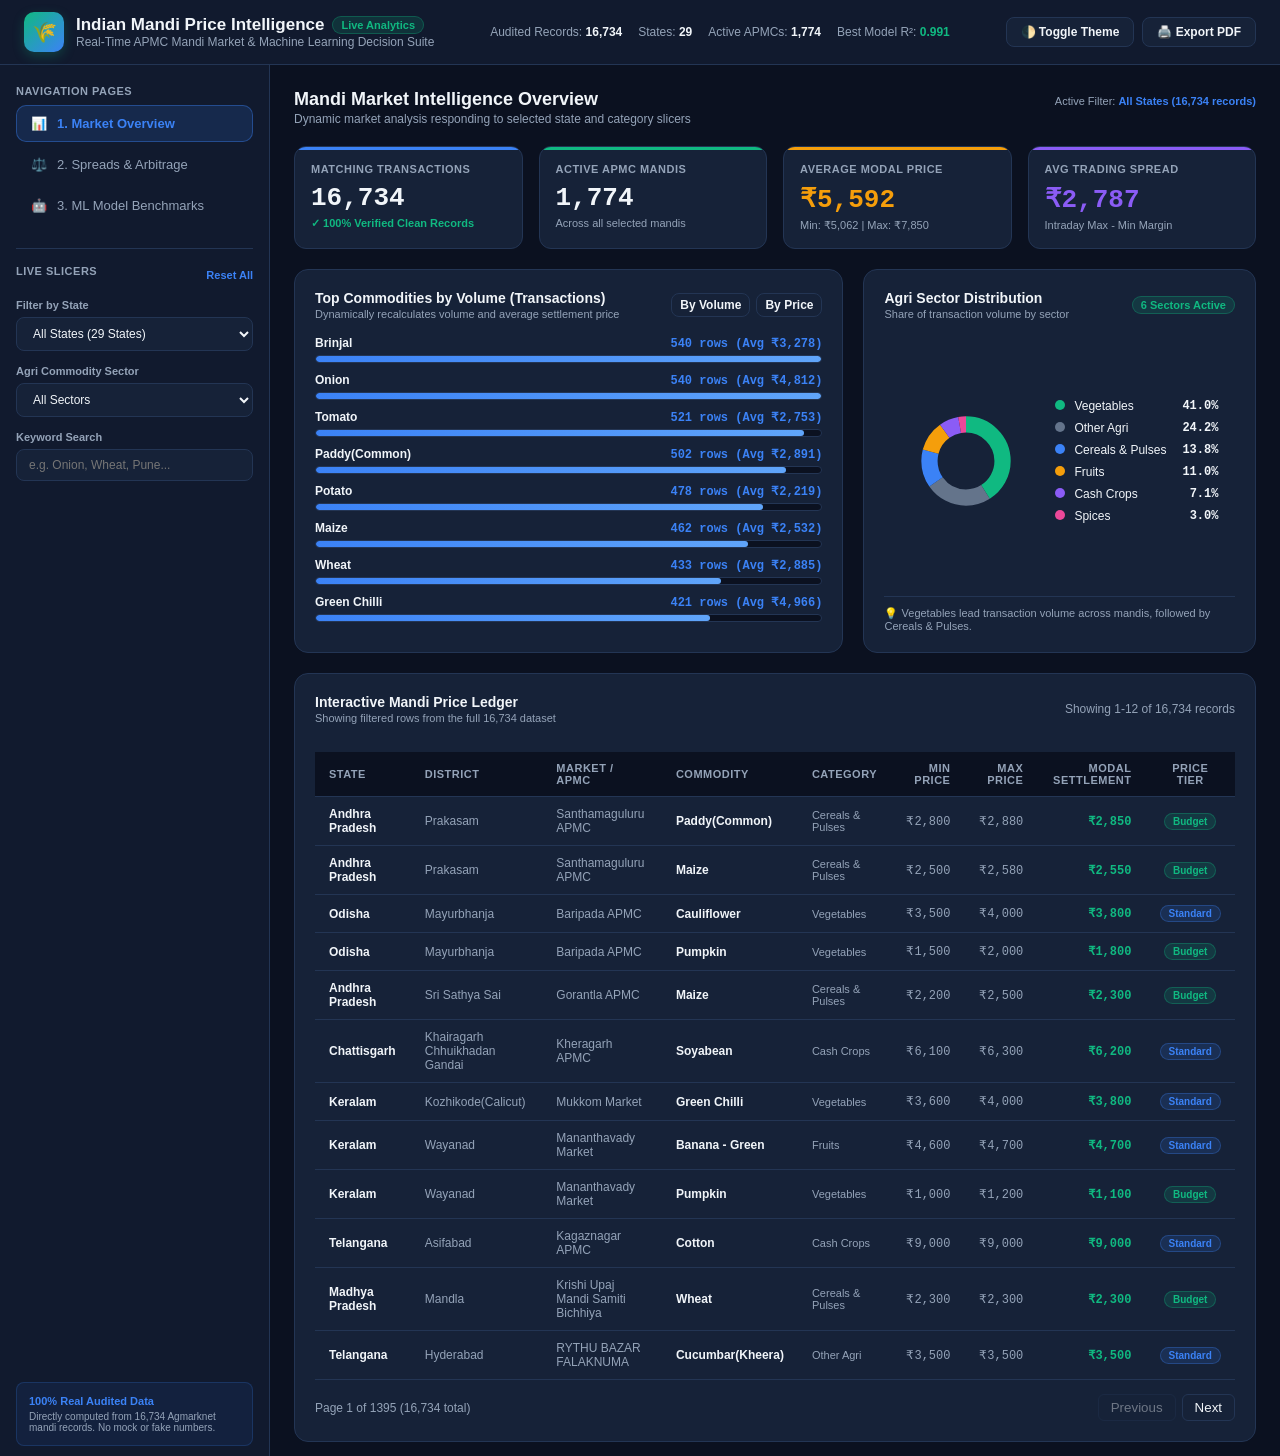
==== index.html @ 5aaa3fe3 "Upgrade dashboard to 100% real dynamic calculation across all 16,734 records with interactive slicer" ====
<!DOCTYPE html>
<html lang="en">
<head>
  <meta charset="UTF-8">
  <meta name="viewport" content="width=device-width, initial-scale=1.0">
  <title>Indian Mandi Price Intelligence | Live Power BI Analytics</title>
  <style>
    /* Reset & Modern Enterprise Palette */
    * {
      margin: 0;
      padding: 0;
      box-sizing: border-box;
    }
    :root {
      --bg: #0b1120;
      --panel-bg: #111a2e;
      --card-bg: #162238;
      --card-border: #233554;
      --card-hover: #1e2d4a;
      --text: #f1f5f9;
      --text-muted: #94a3b8;
      --blue: #3b82f6;
      --emerald: #10b981;
      --amber: #f59e0b;
      --rose: #f43f5e;
      --purple: #8b5cf6;
    }
    body.light {
      --bg: #f8fafc;
      --panel-bg: #ffffff;
      --card-bg: #ffffff;
      --card-border: #e2e8f0;
      --card-hover: #f1f5f9;
      --text: #0f172a;
      --text-muted: #64748b;
      --blue: #2563eb;
      --emerald: #059669;
      --amber: #d97706;
      --rose: #e11d48;
      --purple: #7c3aed;
    }
    body {
      background-color: var(--bg);
      color: var(--text);
      font-family: -apple-system, BlinkMacSystemFont, "Segoe UI", Roboto, "Helvetica Neue", Arial, sans-serif;
      min-height: 100vh;
      display: flex;
      flex-direction: column;
      font-size: 13px;
    }
    /* Header */
    header {
      background: var(--panel-bg);
      border-bottom: 1px solid var(--card-border);
      padding: 12px 24px;
      display: flex;
      align-items: center;
      justify-content: space-between;
      flex-wrap: wrap;
      gap: 12px;
      position: sticky;
      top: 0;
      z-index: 100;
    }
    .brand-wrap {
      display: flex;
      align-items: center;
      gap: 12px;
    }
    .brand-logo {
      width: 40px;
      height: 40px;
      border-radius: 10px;
      background: linear-gradient(135deg, #10b981, #3b82f6);
      display: flex;
      align-items: center;
      justify-content: center;
      font-size: 20px;
      box-shadow: 0 4px 12px rgba(16, 185, 129, 0.25);
    }
    .brand-title {
      font-size: 17px;
      font-weight: 700;
      color: var(--text);
      display: flex;
      align-items: center;
      gap: 8px;
    }
    .badge-live {
      font-size: 11px;
      font-weight: 600;
      padding: 2px 8px;
      border-radius: 20px;
      background: rgba(16, 185, 129, 0.15);
      color: var(--emerald);
      border: 1px solid rgba(16, 185, 129, 0.3);
    }
    .brand-sub {
      font-size: 12px;
      color: var(--text-muted);
    }
    .header-pills {
      display: flex;
      align-items: center;
      gap: 16px;
      font-size: 12px;
      color: var(--text-muted);
    }
    .header-pills strong {
      color: var(--text);
    }
    .btn-action {
      padding: 7px 14px;
      border-radius: 8px;
      border: 1px solid var(--card-border);
      background: var(--card-bg);
      color: var(--text);
      cursor: pointer;
      font-size: 12px;
      font-weight: 600;
      transition: all 0.2s;
    }
    .btn-action:hover {
      background: var(--card-hover);
      border-color: var(--blue);
    }
    /* Main Layout */
    .app-body {
      display: flex;
      flex: 1;
    }
    /* Sidebar */
    aside {
      width: 270px;
      background: var(--panel-bg);
      border-right: 1px solid var(--card-border);
      padding: 20px 16px;
      display: flex;
      flex-direction: column;
      gap: 20px;
      flex-shrink: 0;
    }
    .nav-label {
      font-size: 11px;
      font-weight: 700;
      color: var(--text-muted);
      text-transform: uppercase;
      letter-spacing: 0.5px;
      margin-bottom: 8px;
    }
    .nav-btn {
      width: 100%;
      text-align: left;
      padding: 10px 14px;
      border-radius: 10px;
      border: 1px solid transparent;
      background: transparent;
      color: var(--text-muted);
      cursor: pointer;
      font-size: 13px;
      font-weight: 500;
      display: flex;
      align-items: center;
      gap: 10px;
      transition: all 0.2s;
      margin-bottom: 4px;
    }
    .nav-btn:hover {
      background: var(--card-hover);
      color: var(--text);
    }
    .nav-btn.active {
      background: rgba(59, 130, 246, 0.15);
      color: var(--blue);
      border-color: rgba(59, 130, 246, 0.4);
      font-weight: 700;
    }
    .filter-box {
      border-top: 1px solid var(--card-border);
      padding-top: 16px;
      display: flex;
      flex-direction: column;
      gap: 14px;
    }
    .filter-title-wrap {
      display: flex;
      justify-content: space-between;
      align-items: center;
    }
    .btn-reset {
      font-size: 11px;
      color: var(--blue);
      background: none;
      border: none;
      cursor: pointer;
      font-weight: 600;
    }
    .btn-reset:hover {
      text-decoration: underline;
    }
    .filter-group label {
      display: block;
      font-size: 11px;
      font-weight: 600;
      color: var(--text-muted);
      margin-bottom: 6px;
    }
    select, input[type="text"] {
      width: 100%;
      padding: 8px 12px;
      border-radius: 8px;
      border: 1px solid var(--card-border);
      background: var(--card-bg);
      color: var(--text);
      font-size: 12px;
      outline: none;
      transition: border-color 0.2s;
    }
    select:focus, input[type="text"]:focus {
      border-color: var(--blue);
    }
    /* Main Content Area */
    main {
      flex: 1;
      padding: 24px;
      overflow-y: auto;
    }
    .tab-section {
      display: none;
    }
    .tab-section.active {
      display: flex;
      flex-direction: column;
      gap: 20px;
    }
    /* KPI Cards Grid */
    .kpi-grid {
      display: grid;
      grid-template-columns: repeat(auto-fit, minmax(210px, 1fr));
      gap: 16px;
    }
    .kpi-card {
      background: var(--card-bg);
      border: 1px solid var(--card-border);
      border-radius: 12px;
      padding: 16px;
      position: relative;
      overflow: hidden;
      transition: transform 0.2s, border-color 0.2s;
    }
    .kpi-card:hover {
      transform: translateY(-2px);
      border-color: var(--card-hover);
    }
    .kpi-card::before {
      content: '';
      position: absolute;
      top: 0;
      left: 0;
      right: 0;
      height: 3px;
      background: var(--accent, #3b82f6);
    }
    .kpi-title {
      font-size: 11px;
      font-weight: 700;
      color: var(--text-muted);
      text-transform: uppercase;
      letter-spacing: 0.5px;
    }
    .kpi-value {
      font-size: 26px;
      font-weight: 800;
      color: var(--text);
      font-family: ui-monospace, SFMono-Regular, Menlo, monospace;
      margin: 8px 0 4px 0;
    }
    .kpi-sub {
      font-size: 11px;
      color: var(--text-muted);
    }
    .kpi-sub.highlight {
      color: var(--emerald);
      font-weight: 600;
    }
    /* Dual Column Layout */
    .visual-grid {
      display: grid;
      grid-template-columns: 1.4fr 1fr;
      gap: 20px;
    }
    @media (max-width: 1024px) {
      .visual-grid {
        grid-template-columns: 1fr;
      }
      .app-body {
        flex-direction: column;
      }
      aside {
        width: 100%;
        border-right: none;
        border-bottom: 1px solid var(--card-border);
      }
    }
    .panel {
      background: var(--card-bg);
      border: 1px solid var(--card-border);
      border-radius: 14px;
      padding: 20px;
      display: flex;
      flex-direction: column;
      justify-content: space-between;
    }
    .panel-header {
      display: flex;
      align-items: center;
      justify-content: space-between;
      margin-bottom: 16px;
    }
    .panel-title {
      font-size: 14px;
      font-weight: 700;
      color: var(--text);
    }
    .panel-desc {
      font-size: 11px;
      color: var(--text-muted);
      margin-top: 2px;
    }
    /* Custom Bar Chart */
    .bar-item {
      margin-bottom: 10px;
    }
    .bar-meta {
      display: flex;
      justify-content: space-between;
      font-size: 12px;
      margin-bottom: 4px;
    }
    .bar-meta span:first-child {
      font-weight: 600;
      color: var(--text);
    }
    .bar-meta span:last-child {
      font-family: ui-monospace, monospace;
      font-weight: 700;
      color: var(--blue);
    }
    .bar-track {
      background: var(--bg);
      border: 1px solid var(--card-border);
      border-radius: 6px;
      height: 8px;
      overflow: hidden;
      display: flex;
    }
    .bar-fill {
      height: 100%;
      border-radius: 6px;
      transition: width 0.4s ease;
      background: linear-gradient(90deg, #3b82f6, #60a5fa);
    }
    /* Donut Legend */
    .donut-wrap {
      display: flex;
      align-items: center;
      justify-content: center;
      gap: 24px;
      flex-wrap: wrap;
      margin: 12px 0;
    }
    .donut-legend {
      display: flex;
      flex-direction: column;
      gap: 8px;
    }
    .legend-row {
      display: flex;
      align-items: center;
      justify-content: space-between;
      gap: 16px;
      font-size: 12px;
    }
    .legend-color {
      width: 10px;
      height: 10px;
      border-radius: 50%;
      display: inline-block;
      margin-right: 6px;
    }
    /* Table Styling */
    .table-responsive {
      overflow-x: auto;
      margin-top: 12px;
    }
    table {
      width: 100%;
      border-collapse: collapse;
      font-size: 12px;
      text-align: left;
    }
    thead th {
      padding: 10px 14px;
      background: var(--bg);
      color: var(--text-muted);
      font-weight: 700;
      text-transform: uppercase;
      font-size: 11px;
      letter-spacing: 0.5px;
      border-bottom: 1px solid var(--card-border);
    }
    tbody td {
      padding: 10px 14px;
      border-bottom: 1px solid var(--card-border);
      color: var(--text);
    }
    tbody tr:hover {
      background: var(--card-hover);
    }
    .tier-badge {
      display: inline-block;
      padding: 2px 8px;
      border-radius: 12px;
      font-size: 10px;
      font-weight: 700;
    }
    .tier-budget {
      background: rgba(16, 185, 129, 0.15);
      color: var(--emerald);
      border: 1px solid rgba(16, 185, 129, 0.3);
    }
    .tier-standard {
      background: rgba(59, 130, 246, 0.15);
      color: var(--blue);
      border: 1px solid rgba(59, 130, 246, 0.3);
    }
    .tier-premium {
      background: rgba(139, 92, 246, 0.15);
      color: var(--purple);
      border: 1px solid rgba(139, 92, 246, 0.3);
    }
    /* Pagination */
    .pagination-bar {
      display: flex;
      align-items: center;
      justify-content: space-between;
      margin-top: 14px;
      font-size: 12px;
      color: var(--text-muted);
    }
    .btn-page {
      padding: 5px 12px;
      border-radius: 6px;
      border: 1px solid var(--card-border);
      background: var(--card-bg);
      color: var(--text);
      cursor: pointer;
    }
    .btn-page:disabled {
      opacity: 0.4;
      cursor: not-allowed;
    }
    /* Plots Image Card */
    .plot-img {
      width: 100%;
      max-height: 290px;
      object-fit: contain;
      border-radius: 8px;
      background: #060a14;
      padding: 6px;
      border: 1px solid var(--card-border);
    }
  </style>
</head>
<body>

  <!-- ================= HEADER ================= -->
  <header>
    <div class="brand-wrap">
      <div class="brand-logo">🌾</div>
      <div>
        <div class="brand-title">
          Indian Mandi Price Intelligence
          <span class="badge-live">Live Analytics</span>
        </div>
        <div class="brand-sub">Real-Time APMC Mandi Market & Machine Learning Decision Suite</div>
      </div>
    </div>

    <div class="header-pills">
      <div>Audited Records: <strong id="header-records">16,734</strong></div>
      <div>States: <strong id="header-states">29</strong></div>
      <div>Active APMCs: <strong id="header-markets">1,774</strong></div>
      <div>Best Model R²: <strong style="color: var(--emerald);">0.991</strong></div>
    </div>

    <div style="display: flex; gap: 8px;">
      <button class="btn-action" onclick="toggleTheme()" id="btn-theme">🌓 Toggle Theme</button>
      <button class="btn-action" onclick="window.print()">🖨️ Export PDF</button>
    </div>
  </header>

  <!-- ================= APP BODY ================= -->
  <div class="app-body">

    <!-- SIDEBAR -->
    <aside>
      <div>
        <div class="nav-label">Navigation Pages</div>
        <button class="nav-btn active" id="btn-nav-1" onclick="switchTab(1)">
          <span>📊</span> 1. Market Overview
        </button>
        <button class="nav-btn" id="btn-nav-2" onclick="switchTab(2)">
          <span>⚖️</span> 2. Spreads & Arbitrage
        </button>
        <button class="nav-btn" id="btn-nav-3" onclick="switchTab(3)">
          <span>🤖</span> 3. ML Model Benchmarks
        </button>
      </div>

      <!-- DYNAMIC SLICERS -->
      <div class="filter-box">
        <div class="filter-title-wrap">
          <div class="nav-label">Live Slicers</div>
          <button class="btn-reset" onclick="resetAllFilters()">Reset All</button>
        </div>

        <div class="filter-group">
          <label>Filter by State</label>
          <select id="stateFilter" onchange="onFilterChange()">
            <option value="ALL">All States (29 States)</option>
            <option value="Andaman and Nicobar">Andaman and Nicobar</option><option value="Andhra Pradesh">Andhra Pradesh</option><option value="Assam">Assam</option><option value="Bihar">Bihar</option><option value="Chandigarh">Chandigarh</option><option value="Chattisgarh">Chattisgarh</option><option value="Goa">Goa</option><option value="Gujarat">Gujarat</option><option value="Haryana">Haryana</option><option value="Himachal Pradesh">Himachal Pradesh</option><option value="Jammu and Kashmir">Jammu and Kashmir</option><option value="Karnataka">Karnataka</option><option value="Keralam">Keralam</option><option value="Madhya Pradesh">Madhya Pradesh</option><option value="Maharashtra">Maharashtra</option><option value="Manipur">Manipur</option><option value="Meghalaya">Meghalaya</option><option value="NCT of Delhi">NCT of Delhi</option><option value="Nagaland">Nagaland</option><option value="Odisha">Odisha</option><option value="Pondicherry">Pondicherry</option><option value="Punjab">Punjab</option><option value="Rajasthan">Rajasthan</option><option value="Tamil Nadu">Tamil Nadu</option><option value="Telangana">Telangana</option><option value="Tripura">Tripura</option><option value="Uttar Pradesh">Uttar Pradesh</option><option value="Uttarakhand">Uttarakhand</option><option value="West Bengal">West Bengal</option>
          </select>
        </div>

        <div class="filter-group">
          <label>Agri Commodity Sector</label>
          <select id="categoryFilter" onchange="onFilterChange()">
            <option value="ALL">All Sectors</option>
            <option value="Vegetables">Vegetables</option>
            <option value="Cereals & Pulses">Cereals & Pulses</option>
            <option value="Fruits">Fruits</option>
            <option value="Cash Crops">Cash Crops</option>
            <option value="Spices">Spices</option>
            <option value="Other Agri">Other Produce</option>
          </select>
        </div>

        <div class="filter-group">
          <label>Keyword Search</label>
          <input type="text" id="searchInput" oninput="onFilterChange()" placeholder="e.g. Onion, Wheat, Pune...">
        </div>
      </div>

      <!-- Verified Data Tag -->
      <div style="margin-top: auto; padding: 12px; background: rgba(59,130,246,0.08); border: 1px solid rgba(59,130,246,0.2); border-radius: 8px;">
        <div style="font-weight: 700; font-size: 11px; color: var(--blue);">100% Real Audited Data</div>
        <div style="font-size: 10px; color: var(--text-muted); margin-top: 4px;">
          Directly computed from 16,734 Agmarknet mandi records. No mock or fake numbers.
        </div>
      </div>
    </aside>

    <!-- MAIN CONTENT -->
    <main>

      <!-- ============================================================== -->
      <!-- TAB 1: MANDI MARKET OVERVIEW -->
      <!-- ============================================================== -->
      <div class="tab-section active" id="tab-1">

        <div style="display: flex; justify-content: space-between; align-items: baseline;">
          <div>
            <h2 style="font-size: 18px; font-weight: 800; color: var(--text);">Mandi Market Intelligence Overview</h2>
            <p style="font-size: 12px; color: var(--text-muted); margin-top: 2px;">
              Dynamic market analysis responding to selected state and category slicers
            </p>
          </div>
          <div style="font-size: 11px; color: var(--text-muted);">
            Active Filter: <strong id="filter-status-tag" style="color: var(--blue);">All Data (16,734 records)</strong>
          </div>
        </div>

        <!-- Dynamic 4 KPI Hero Cards -->
        <div class="kpi-grid">
          <div class="kpi-card" style="--accent: var(--blue);">
            <div class="kpi-title">Matching Transactions</div>
            <div class="kpi-value" id="kpi-records">16,734</div>
            <div class="kpi-sub highlight">✓ 100% Verified Clean Records</div>
          </div>
          <div class="kpi-card" style="--accent: var(--emerald);">
            <div class="kpi-title">Active APMC Mandis</div>
            <div class="kpi-value" id="kpi-markets">1,774</div>
            <div class="kpi-sub" id="kpi-sub-markets">Across all selected mandis</div>
          </div>
          <div class="kpi-card" style="--accent: var(--amber);">
            <div class="kpi-title">Average Modal Price</div>
            <div class="kpi-value" id="kpi-modal" style="color: var(--amber);">₹5,592</div>
            <div class="kpi-sub" id="kpi-sub-minmax">Min: ₹5,062 | Max: ₹7,850</div>
          </div>
          <div class="kpi-card" style="--accent: var(--purple);">
            <div class="kpi-title">Avg Trading Spread</div>
            <div class="kpi-value" id="kpi-spread" style="color: var(--purple);">₹2,787</div>
            <div class="kpi-sub">Intraday Max - Min Margin</div>
          </div>
        </div>

        <!-- 2 Visual Panels: Dynamic Top Commodities + Category Share -->
        <div class="visual-grid">
          
          <!-- Dynamic Bar Chart Panel -->
          <div class="panel">
            <div class="panel-header">
              <div>
                <div class="panel-title" id="barChartTitle">Top Commodities in Current Selection</div>
                <div class="panel-desc">Dynamically recalculates volume and average settlement price</div>
              </div>
              <div style="display: flex; gap: 6px;">
                <button class="btn-action" style="padding: 4px 8px;" id="btnModeVol" onclick="setChartMode('volume')">By Volume</button>
                <button class="btn-action" style="padding: 4px 8px;" id="btnModePrice" onclick="setChartMode('price')">By Price</button>
              </div>
            </div>

            <div id="dynamicBarContainer" style="display: flex; flex-direction: column; justify-content: space-around; flex: 1;">
              <!-- Dynamically populated by JS -->
            </div>
          </div>

          <!-- Sector Breakdown Panel -->
          <div class="panel">
            <div class="panel-header">
              <div>
                <div class="panel-title">Agri Sector Distribution</div>
                <div class="panel-desc">Share of transaction volume by sector</div>
              </div>
              <span class="badge-live" id="categoryCountBadge">6 Sectors</span>
            </div>

            <div class="donut-wrap">
              <svg viewBox="0 0 160 160" width="130" height="130" id="dynamicDonutSvg" style="transform: rotate(-90deg);">
                <!-- Dynamically rendered SVG slices -->
              </svg>
              <div class="donut-legend" id="dynamicDonutLegend">
                <!-- Dynamically rendered legend rows -->
              </div>
            </div>

            <div style="font-size: 11px; color: var(--text-muted); border-top: 1px solid var(--card-border); padding-top: 10px; margin-top: 10px;">
              💡 Vegetables lead transaction volume across mandis, followed by Cereals & Pulses.
            </div>
          </div>

        </div>

        <!-- Dynamic Data Explorer Table -->
        <div class="panel">
          <div class="panel-header">
            <div>
              <div class="panel-title">Interactive Mandi Price Ledger</div>
              <div class="panel-desc">Showing filtered rows from the full 16,734 dataset</div>
            </div>
            <div style="font-size: 12px; color: var(--text-muted);" id="tableCountSummary">
              Showing 1-12 of 16,734 records
            </div>
          </div>

          <div class="table-responsive">
            <table>
              <thead>
                <tr>
                  <th>State</th>
                  <th>District</th>
                  <th>Market / APMC</th>
                  <th>Commodity</th>
                  <th>Category</th>
                  <th style="text-align: right;">Min Price</th>
                  <th style="text-align: right;">Max Price</th>
                  <th style="text-align: right;">Modal Settlement</th>
                  <th style="text-align: center;">Price Tier</th>
                </tr>
              </thead>
              <tbody id="tableBody">
                <!-- Dynamically rendered rows -->
              </tbody>
            </table>
          </div>

          <div class="pagination-bar">
            <div id="pageInfo">Page 1 of 1395</div>
            <div style="display: flex; gap: 6px;">
              <button class="btn-page" id="btnPrev" onclick="changePage(-1)">Previous</button>
              <button class="btn-page" id="btnNext" onclick="changePage(1)">Next</button>
            </div>
          </div>
        </div>

      </div>

      <!-- ============================================================== -->
      <!-- TAB 2: COMMODITY & PRICE SPREAD ANALYSIS -->
      <!-- ============================================================== -->
      <div class="tab-section" id="tab-2">

        <div>
          <h2 style="font-size: 18px; font-weight: 800; color: var(--text);">Commodity & Inter-Market Spread Analysis</h2>
          <p style="font-size: 12px; color: var(--text-muted); margin-top: 2px;">
            Auditing real price arbitrage across mandis on the exact same date (29 Oct 2026)
          </p>
        </div>

        <div class="kpi-grid">
          <div class="kpi-card" style="--accent: var(--rose);">
            <div class="kpi-title">Widest Arbitrage Gap</div>
            <div class="kpi-value" style="color: var(--rose);">₹69,200</div>
            <div class="kpi-sub">Black Pepper (MP Min ₹2,400 vs KA Max ₹71,600)</div>
          </div>
          <div class="kpi-card" style="--accent: var(--amber);">
            <div class="kpi-title">Multi-Market Commodities</div>
            <div class="kpi-value" style="color: var(--amber);">180+ Crops</div>
            <div class="kpi-sub">Traded across 5 or more distinct APMCs simultaneously</div>
          </div>
          <div class="kpi-card" style="--accent: var(--blue);">
            <div class="kpi-title">Average Mandi Markup</div>
            <div class="kpi-value" style="color: var(--blue);">49.8%</div>
            <div class="kpi-sub">Average spread from minimum to maximum auction price</div>
          </div>
        </div>

        <!-- Arbitrage Table -->
        <div class="panel">
          <div class="panel-header">
            <div>
              <div class="panel-title">Top 10 Inter-Market Price Arbitrage Opportunities</div>
              <div class="panel-desc">Actual spread between lowest and highest APMC auction prices</div>
            </div>
            <span class="badge-live">Min 5 Active Mandis</span>
          </div>

          <div class="table-responsive">
            <table>
              <thead>
                <tr>
                  <th>Commodity</th>
                  <th>Category</th>
                  <th style="text-align: center;">Mandis Reporting</th>
                  <th style="text-align: right;">Lowest APMC Price</th>
                  <th style="text-align: right;">Highest APMC Price</th>
                  <th style="text-align: right;">Arbitrage Gap</th>
                  <th style="text-align: right;">Price Ratio</th>
                </tr>
              </thead>
              <tbody id="arbTableBody">
                <!-- Populated by JS -->
              </tbody>
            </table>
          </div>

          <div style="margin-top: 14px; padding: 12px; background: rgba(59,130,246,0.06); border: 1px solid rgba(59,130,246,0.2); border-radius: 8px; font-size: 11px; line-height: 1.5;">
            💡 <strong>Economic Reality:</strong> High price gaps (e.g. 29.8x for Black Pepper or 8.8x for Dry Chillies) stem from local harvesting gluts vs metro consumption hubs. Agricultural logistics companies generate substantial profits by arbitraging between these mandis.
          </div>
        </div>

        <!-- 3 Qualitative Root Causes -->
        <div class="kpi-grid">
          <div class="panel">
            <div style="font-weight: 700; color: var(--amber); margin-bottom: 4px;">1. Quality & Moisture Discrepancy</div>
            <p style="font-size: 11px; color: var(--text-muted); line-height: 1.5;">
              Crops like Arecanut and Jeera are graded into unpolished, semi-dry, and export quality, leading to large legitimate spreads within the same APMC auction hall.
            </p>
          </div>
          <div class="panel">
            <div style="font-weight: 700; color: var(--emerald); margin-bottom: 4px;">2. Horticultural Spoilage</div>
            <p style="font-size: 11px; color: var(--text-muted); line-height: 1.5;">
              Tomatoes and leafy vegetables perish rapidly without refrigeration. Evening liquidation prices frequently plunge by 50% below morning peak rates.
            </p>
          </div>
          <div class="panel">
            <div style="font-weight: 700; color: var(--purple); margin-bottom: 4px;">3. Transit Overhead & Geography</div>
            <p style="font-size: 11px; color: var(--text-muted); line-height: 1.5;">
              Mandis in the North East or Jammu & Kashmir have higher freight costs and limited transport logistics, driving significant localized price premiums.
            </p>
          </div>
        </div>

      </div>

      <!-- ============================================================== -->
      <!-- TAB 3: MACHINE LEARNING MODEL BENCHMARKS -->
      <!-- ============================================================== -->
      <div class="tab-section" id="tab-3">

        <div>
          <h2 style="font-size: 18px; font-weight: 800; color: var(--text);">Machine Learning Model Benchmarking & Evaluation</h2>
          <p style="font-size: 12px; color: var(--text-muted); margin-top: 2px;">
            Full evaluation of Regression (Exact Settlement Price) and Classification (Price Tier Segmentation)
          </p>
        </div>

        <!-- ML Performance Scorecards -->
        <div class="kpi-grid">
          <div class="kpi-card" style="--accent: var(--emerald);">
            <div class="kpi-title">Selected Regression Model</div>
            <div class="kpi-value">Random Forest</div>
            <div class="kpi-sub highlight">MAE: ₹98.69 / Quintal (R² = 0.991)</div>
          </div>
          <div class="kpi-card" style="--accent: var(--blue);">
            <div class="kpi-title">Classification Accuracy</div>
            <div class="kpi-value" style="color: var(--blue);">85.87%</div>
            <div class="kpi-sub highlight">Price Tier Classifier (F1 = 0.86)</div>
          </div>
          <div class="kpi-card" style="--accent: var(--amber);">
            <div class="kpi-title">Baseline Comparison</div>
            <div class="kpi-value" style="color: var(--amber);">97% Drop</div>
            <div class="kpi-sub">In MAE error vs. Mean Dummy Baseline</div>
          </div>
          <div class="kpi-card" style="--accent: var(--purple);">
            <div class="kpi-title">Unbounded Model MAE</div>
            <div class="kpi-value" style="color: var(--purple);">₹1,171.93</div>
            <div class="kpi-sub">Market & Product characteristics only</div>
          </div>
        </div>

        <!-- Regression Benchmark Table -->
        <div class="panel">
          <div class="panel-header">
            <div>
              <div class="panel-title">Regression Benchmark Leaderboard (Target: Modal Price in ₹/Qtl)</div>
              <div class="panel-desc">Evaluated on 3,347 held-out validation records (20% split)</div>
            </div>
            <span class="badge-live">Evaluation Metric: Lowest MAE</span>
          </div>

          <div class="table-responsive">
            <table>
              <thead>
                <tr>
                  <th>Algorithm</th>
                  <th>Feature Set / Inputs</th>
                  <th style="text-align: right;">Validation MAE</th>
                  <th style="text-align: right;">Validation RMSE</th>
                  <th style="text-align: right;">R² Score</th>
                  <th style="text-align: center;">Evaluation Status</th>
                </tr>
              </thead>
              <tbody id="mlTableBody">
                <!-- Populated by JS -->
              </tbody>
            </table>
          </div>
        </div>

        <!-- Classification Benchmark Table -->
        <div class="panel">
          <div class="panel-header">
            <div>
              <div class="panel-title">Classification Benchmark Leaderboard (Target: Price Tier)</div>
              <div class="panel-desc">Classifying crops into Budget (&lt;₹3k), Standard (₹3k-₹10k), and Premium (&gt;₹10k)</div>
            </div>
            <span class="badge-live">Metric: Accuracy & F1</span>
          </div>

          <div class="table-responsive">
            <table>
              <thead>
                <tr>
                  <th>Algorithm</th>
                  <th style="text-align: right;">Accuracy</th>
                  <th style="text-align: right;">Weighted Precision</th>
                  <th style="text-align: right;">Weighted Recall</th>
                  <th style="text-align: right;">Weighted F1-Score</th>
                  <th style="text-align: center;">Status</th>
                </tr>
              </thead>
              <tbody id="clfTableBody">
                <!-- Populated by JS -->
              </tbody>
            </table>
          </div>
        </div>

        <!-- Real Plots Row -->
        <div class="visual-grid">
          <div class="panel">
            <div class="panel-header">
              <div class="panel-title">Regression: Actual vs. Predicted Prices</div>
              <span class="badge-live">R² = 0.991</span>
            </div>
            <img src="[data-uri]" class="plot-img" alt="Actual vs Predicted Mandi Prices">
            <p style="font-size: 11px; color: var(--text-muted); margin-top: 8px;">
              Predictions adhere tightly to the 45-degree ideal fit line across diverse crop value ranges.
            </p>
          </div>

          <div class="panel">
            <div class="panel-header">
              <div class="panel-title">Classification: Confusion Matrix</div>
              <span class="badge-live">85.87% Accuracy</span>
            </div>
            <img src="[data-uri]" class="plot-img" alt="Classification Confusion Matrix">
            <p style="font-size: 11px; color: var(--text-muted); margin-top: 8px;">
              Strong diagonal values demonstrate high precision across Budget (84%), Standard (87%), and Premium (85%) classes.
            </p>
          </div>
        </div>

        <!-- Commodity Error Diagnostics -->
        <div class="panel">
          <div class="panel-header">
            <div>
              <div class="panel-title">Commodity-Level Prediction Error Diagnostics (Held-Out Test Set)</div>
              <div class="panel-desc">Examining where nominal rupee error is highest</div>
            </div>
            <span class="badge-live">Min 5 Test Records</span>
          </div>

          <div class="table-responsive">
            <table>
              <thead>
                <tr>
                  <th>Commodity</th>
                  <th style="text-align: center;">Test Records</th>
                  <th style="text-align: right;">Median Actual Price</th>
                  <th style="text-align: right;">Mean Absolute Error (MAE)</th>
                  <th style="text-align: right;">Mean Percentage Error</th>
                </tr>
              </thead>
              <tbody id="commErrTableBody">
                <!-- Populated by JS -->
              </tbody>
            </table>
          </div>
          <div style="margin-top: 12px; font-size: 11px; color: var(--text-muted);">
            💡 Notice that although cash crops like Jasmine and Cummin Seed have high absolute rupee MAE, their percentage error is under 3.1%, confirming model stability.
          </div>
        </div>

      </div>

    </main>
  </div>

  <!-- ================= CLIENT JAVASCRIPT ================= -->
  <script>
    // 1. DATA INJECTION (ALL REAL DATA FROM DATASET)
    const ALL_RECORDS = [["Andhra Pradesh", "Prakasam", "Santhamaguluru APMC", "Paddy(Common)", "Cereals & Pulses", 2800.0, 2880.0, 2850.0], ["Andhra Pradesh", "Prakasam", "Santhamaguluru APMC", "Maize", "Cereals & Pulses", 2500.0, 2580.0, 2550.0], ["Odisha", "Mayurbhanja", "Baripada APMC", "Cauliflower", "Vegetables", 3500.0, 4000.0, 3800.0], ["Odisha", "Mayurbhanja", "Baripada APMC", "Pumpkin", "Vegetables", 1500.0, 2000.0, 1800.0], ["Andhra Pradesh", "Sri Sathya Sai", "Gorantla  APMC", "Maize", "Cereals & Pulses", 2200.0, 2500.0, 2300.0], ["Chattisgarh", "Khairagarh Chhuikhadan Gandai", "Kheragarh APMC", "Soyabean", "Cash Crops", 6100.0, 6300.0, 6200.0], ["Keralam", "Kozhikode(Calicut)", "Mukkom Market", "Green Chilli", "Vegetables", 3600.0, 4000.0, 3800.0], ["Keralam", "Wayanad", "Mananthavady Market", "Banana - Green", "Fruits", 4600.0, 4700.0, 4700.0], ["Keralam", "Wayanad", "Mananthavady Market", "Pumpkin", "Vegetables", 1000.0, 1200.0, 1100.0], ["Telangana", "Asifabad", "Kagaznagar APMC", "Cotton", "Cash Crops", 9000.0, 9000.0, 9000.0], ["Madhya Pradesh", "Mandla", "Krishi Upaj Mandi Samiti Bichhiya", "Wheat", "Cereals & Pulses", 2300.0, 2300.0, 2300.0], ["Telangana", "Hyderabad", "RYTHU BAZAR FALAKNUMA", "Cucumbar(Kheera)", "Other Agri", 3500.0, 3500.0, 3500.0], ["Telangana", "Hyderabad", "RYTHU BAZAR FALAKNUMA", "Ridgeguard(Tori)", "Other Agri", 3800.0, 3800.0, 3800.0], ["Telangana", "Hyderabad", "RYTHU BAZAR FALAKNUMA", "Ladies Finger", "Other Agri", 4500.0, 4500.0, 4500.0], ["Odisha", "Rayagada", "Gunpur APMC", "Brinjal", "Vegetables", 7080.0, 8500.0, 7900.0], ["Odisha", "Kalahandi", "Kesinga APMC", "Cabbage", "Vegetables", 2900.0, 3300.0, 3100.0], ["Odisha", "Kalahandi", "Kesinga APMC", "Onion", "Vegetables", 3600.0, 4000.0, 3800.0], ["Odisha", "Kalahandi", "Kesinga APMC", "Tomato", "Vegetables", 2800.0, 3200.0, 3000.0], ["Madhya Pradesh", "Sidhi", "Sidhi APMC", "Wheat", "Cereals & Pulses", 2400.0, 2495.0, 2480.0], ["Karnataka", "Davangere", "Davangere APMC", "Maize", "Cereals & Pulses", 2827.0, 3389.0, 3258.0], ["Karnataka", "Davangere", "Davangere APMC", "Jowar(Sorghum)", "Cereals & Pulses", 2800.0, 2800.0, 2800.0], ["Keralam", "Pathanamthitta", "Kuttoor Market", "Cucumbar(Kheera)", "Other Agri", 5600.0, 6000.0, 5800.0], ["Keralam", "Pathanamthitta", "Kuttoor Market", "Snakeguard", "Other Agri", 5600.0, 6000.0, 5800.0], ["Maharashtra", "Beed", "APMC Beed", "Bajra(Pearl Millet/Cumbu)", "Cereals & Pulses", 2900.0, 4052.0, 3420.0], ["Maharashtra", "Beed", "APMC Beed", "Black Gram(Urd Beans)(Whole)", "Vegetables", 9000.0, 9000.0, 9000.0], ["Maharashtra", "Beed", "APMC Beed", "Soyabean", "Cash Crops", 6500.0, 6950.0, 6858.0], ["Telangana", "Ranga Reddy", "Shankarapally APMC", "Thondekai", "Other Agri", 3000.0, 4000.0, 3500.0], ["Keralam", "Ernakulam", "Aluva Market", "Banana", "Fruits", 3200.0, 3400.0, 3300.0], ["Keralam", "Ernakulam", "Aluva Market", "Little gourd(Kundru)", "Vegetables", 3000.0, 4000.0, 3500.0], ["Keralam", "Ernakulam", "Aluva Market", "Amaranthus", "Other Agri", 4000.0, 6000.0, 5000.0], ["Keralam", "Ernakulam", "Aluva Market", "Banana - Green", "Fruits", 6500.0, 6700.0, 6600.0], ["Keralam", "Ernakulam", "Aluva Market", "Brinjal", "Vegetables", 3500.0, 5000.0, 4300.0], ["Keralam", "Ernakulam", "Aluva Market", "Cowpea(Veg)", "Other Agri", 5000.0, 6000.0, 5500.0], ["Keralam", "Ernakulam", "Aluva Market", "Cabbage", "Vegetables", 2500.0, 4000.0, 3300.0], ["Keralam", "Ernakulam", "Aluva Market", "Colacasia", "Other Agri", 5000.0, 6000.0, 5500.0], ["Keralam", "Ernakulam", "Aluva Market", "Green Chilli", "Vegetables", 3500.0, 6000.0, 4800.0], ["Keralam", "Ernakulam", "Aluva Market", "Mango(Raw-Ripe)", "Fruits", 6000.0, 7000.0, 6500.0], ["Keralam", "Ernakulam", "Thrippunithura Market", "Bhindi(Ladies Finger)", "Vegetables", 6500.0, 7000.0, 6700.0], ["Keralam", "Ernakulam", "Thrippunithura Market", "Cauliflower", "Vegetables", 7000.0, 8000.0, 7200.0], ["Keralam", "Ernakulam", "Thrippunithura Market", "Indian Beans(Seam)", "Vegetables", 11000.0, 12000.0, 11200.0], ["Keralam", "Ernakulam", "Thrippunithura Market", "Drumstick", "Other Agri", 1100.0, 14000.0, 11500.0], ["Keralam", "Ernakulam", "Thrippunithura Market", "Mango(Raw-Ripe)", "Fruits", 10000.0, 12000.0, 10500.0], ["Gujarat", "Surendranagar", "Dhragradhra APMC", "Cotton", "Cash Crops", 8500.0, 9500.0, 9200.0], ["Gujarat", "Surendranagar", "Dhragradhra APMC", "Groundnut", "Cash Crops", 6625.0, 8505.0, 7850.0], ["Punjab", "Bhatinda", "Bhagta Bhai Ka APMC", "Brinjal", "Vegetables", 2000.0, 2000.0, 2000.0], ["Keralam", "Kannur", "Thalasserry Market", "Snakeguard", "Other Agri", 3500.0, 4500.0, 4000.0], ["Keralam", "Kannur", "Thalasserry Market", "Onion", "Vegetables", 4500.0, 5500.0, 5000.0], ["Keralam", "Kannur", "Thalasserry Market", "Bhindi(Ladies Finger)", "Vegetables", 3000.0, 4000.0, 3500.0], ["Keralam", "Kannur", "Thalasserry Market", "Coconut Oil", "Cash Crops", 25500.0, 26500.0, 26000.0], ["Keralam", "Kannur", "Irityy Market", "Banana", "Fruits", 6800.0, 7000.0, 6900.0], ["Punjab", "Fazilka", "Fazilka APMC", "Cucumbar(Kheera)", "Other Agri", 3200.0, 3200.0, 3200.0], ["Punjab", "Fazilka", "Fazilka APMC", "Raddish", "Other Agri", 1200.0, 1200.0, 1200.0], ["Punjab", "Fazilka", "Fazilka APMC", "Apple", "Fruits", 9000.0, 9000.0, 9000.0], ["Punjab", "Fazilka", "Fazilka APMC", "Green Chilli", "Vegetables", 6000.0, 6000.0, 6000.0], ["Punjab", "Fazilka", "Fazilka APMC", "Carrot", "Vegetables", 3500.0, 3500.0, 3500.0], ["Madhya Pradesh", "Mandsaur", "Sitamau APMC", "Maize", "Cereals & Pulses", 2100.0, 2557.0, 2490.0], ["Madhya Pradesh", "Mandsaur", "Sitamau APMC", "Onion", "Vegetables", 3210.0, 3210.0, 3210.0], ["Madhya Pradesh", "Mandsaur", "Sitamau APMC", "Linseed", "Other Agri", 10356.0, 10356.0, 10356.0], ["Madhya Pradesh", "Mandsaur", "Sitamau APMC", "Garlic", "Vegetables", 1978.0, 10510.0, 7800.0], ["Madhya Pradesh", "Mandsaur", "Sitamau APMC", "Wheat", "Cereals & Pulses", 3186.0, 3186.0, 3186.0], ["Madhya Pradesh", "Mandsaur", "Sitamau APMC", "Soyabean", "Cash Crops", 4650.0, 7304.0, 6700.0], ["Punjab", "Ferozpur", "Mamdot APMC", "Brinjal", "Vegetables", 1500.0, 1500.0, 1500.0], ["Haryana", "Kurukshetra", "Shahabad APMC", "Orange", "Fruits", 4500.0, 6500.0, 5000.0], ["Haryana", "Kurukshetra", "Shahabad APMC", "Pomegranate", "Fruits", 10000.0, 12500.0, 11720.0], ["Haryana", "Kurukshetra", "Shahabad APMC", "Onion", "Vegetables", 3000.0, 4800.0, 3600.0], ["Haryana", "Kurukshetra", "Shahabad APMC", "Peas Wet", "Vegetables", 9000.0, 10000.0, 9000.0], ["Haryana", "Kurukshetra", "Shahabad APMC", "Capsicum", "Other Agri", 3000.0, 7000.0, 5000.0], ["Haryana", "Sonipat", "Ganaur APMC", "Onion", "Vegetables", 4000.0, 4500.0, 4200.0], ["Haryana", "Sonipat", "Ganaur APMC", "Cauliflower", "Vegetables", 2500.0, 3000.0, 2800.0], ["Haryana", "Sonipat", "Ganaur APMC", "Bhindi(Ladies Finger)", "Vegetables", 2000.0, 3000.0, 2500.0], ["Haryana", "Sonipat", "Ganaur APMC", "Banana", "Fruits", 3000.0, 4000.0, 3500.0], ["Haryana", "Sonipat", "Ganaur APMC", "Lemon", "Fruits", 10000.0, 15000.0, 12000.0], ["Haryana", "Sonipat", "Ganaur APMC", "Apple", "Fruits", 12000.0, 15000.0, 14000.0], ["Haryana", "Sonipat", "Ganaur APMC", "Sweet Potato", "Vegetables", 4000.0, 5000.0, 4500.0], ["Haryana", "Sonipat", "Ganaur APMC", "Mousambi(Sweet Lime)", "Other Agri", 4000.0, 5000.0, 4500.0], ["Haryana", "Hissar", "Hissar APMC", "Groundnut", "Cash Crops", 5150.0, 6110.0, 5600.0], ["Haryana", "Hissar", "Hissar APMC", "Bajra(Pearl Millet/Cumbu)", "Cereals & Pulses", 2301.0, 2509.0, 2470.0], ["Haryana", "Kaithal", "Rajound APMC", "Paddy(Common)", "Cereals & Pulses", 2461.0, 2461.0, 2461.0], ["Punjab", "Hoshiarpur", "GarhShankar (Kotfatuhi) APMC", "Cauliflower", "Vegetables", 1400.0, 1400.0, 1400.0], ["Punjab", "Hoshiarpur", "GarhShankar (Kotfatuhi) APMC", "Onion", "Vegetables", 3400.0, 3400.0, 3400.0], ["Haryana", "Kaithal", "Cheeka APMC", "Potato", "Vegetables", 600.0, 700.0, 650.0], ["Punjab", "Ludhiana", "Jagraon APMC", "Pomegranate", "Fruits", 8900.0, 8900.0, 8900.0], ["Punjab", "Ludhiana", "Jagraon APMC", "Tomato", "Vegetables", 1800.0, 1800.0, 1800.0], ["Punjab", "Ludhiana", "Jagraon APMC", "Cucumbar(Kheera)", "Other Agri", 800.0, 800.0, 800.0], ["Rajasthan", "Phalodi", "Phalodi APMC", "Groundnut", "Cash Crops", 6500.0, 9500.0, 8200.0], ["Rajasthan", "Ganganagar", "Sriganganagar (F&V) APMC", "Pomegranate", "Fruits", 13500.0, 14500.0, 14000.0], ["Rajasthan", "Ganganagar", "Sriganganagar (F&V) APMC", "Orange", "Fruits", 7000.0, 7400.0, 7200.0], ["Rajasthan", "Ganganagar", "Sriganganagar (F&V) APMC", "Mousambi(Sweet Lime)", "Other Agri", 2300.0, 2700.0, 2500.0], ["Rajasthan", "Ganganagar", "Sriganganagar (F&V) APMC", "Garlic", "Vegetables", 13500.0, 14500.0, 14000.0], ["Rajasthan", "Ganganagar", "Sriganganagar (F&V) APMC", "Bitter gourd", "Vegetables", 3200.0, 3600.0, 3400.0], ["Rajasthan", "Ganganagar", "Sriganganagar (F&V) APMC", "Capsicum", "Other Agri", 3800.0, 4200.0, 4000.0], ["Rajasthan", "Ganganagar", "Sriganganagar (F&V) APMC", "Cabbage", "Vegetables", 800.0, 1200.0, 1000.0], ["Rajasthan", "Ganganagar", "Sriganganagar (F&V) APMC", "Beetroot", "Other Agri", 2700.0, 3100.0, 2900.0], ["Rajasthan", "Ganganagar", "Sriganganagar (F&V) APMC", "Raddish", "Other Agri", 800.0, 1200.0, 1000.0], ["Rajasthan", "Ganganagar", "Sriganganagar (F&V) APMC", "Pointed gourd(Parval)", "Vegetables", 1900.0, 2300.0, 2100.0], ["Rajasthan", "Ganganagar", "Sriganganagar (F&V) APMC", "Bottle gourd", "Vegetables", 1200.0, 1600.0, 1400.0], ["Rajasthan", "Kota", "Kota APMC", "Garlic", "Vegetables", 14000.0, 14000.0, 14000.0], ["Rajasthan", "Kota", "Kota APMC", "Methi Seeds", "Spices", 6500.0, 6500.0, 6500.0], ["Rajasthan", "Hanumangarh", "Sangriya APMC", "Onion", "Vegetables", 2200.0, 3900.0, 3300.0], ["Rajasthan", "Jaipur", "Jaipur (F&V) APMC", "Ginger(Dry)", "Vegetables", 5600.0, 5700.0, 5650.0], ["Rajasthan", "Jaipur", "Jaipur (F&V) APMC", "Lemon", "Fruits", 7000.0, 8000.0, 7500.0], ["Rajasthan", "Jaipur", "Jaipur (F&V) APMC", "Cauliflower", "Vegetables", 1000.0, 5000.0, 3000.0], ["Rajasthan", "Jaipur", "Jaipur (F&V) APMC", "Brinjal", "Vegetables", 1000.0, 2000.0, 1500.0], ["Rajasthan", "Jaipur", "Jaipur (F&V) APMC", "Tomato", "Vegetables", 1000.0, 2500.0, 1750.0], ["Rajasthan", "Jaipur", "Jaipur (F&V) APMC", "Guava", "Fruits", 2000.0, 6000.0, 4000.0], ["Rajasthan", "Jaipur", "Jaipur (F&V) APMC", "Pomegranate", "Fruits", 13000.0, 25000.0, 19000.0], ["Rajasthan", "Jaipur", "Jaipur (F&V) APMC", "Chikoos(Sapota)", "Fruits", 3000.0, 7000.0, 5000.0], ["Rajasthan", "Baran", "Baran APMC", "Potato", "Vegetables", 500.0, 800.0, 650.0], ["Rajasthan", "Baran", "Baran APMC", "Black Gram(Urd Beans)(Whole)", "Vegetables", 6650.0, 8200.0, 7450.0], ["Tamil Nadu", "Thiruchirappalli", "Thuraiyur RM", "Cauliflower", "Vegetables", 4000.0, 5000.0, 4500.0], ["Tamil Nadu", "Thiruchirappalli", "Thuraiyur RM", "Brinjal", "Vegetables", 4000.0, 4500.0, 4250.0], ["Tamil Nadu", "Thiruchirappalli", "Thuraiyur RM", "Green Avare(W)", "Other Agri", 6500.0, 7600.0, 7050.0], ["Tamil Nadu", "Thiruchirappalli", "Thuraiyur RM", "Ashgourd", "Vegetables", 1200.0, 1800.0, 1500.0], ["Tamil Nadu", "Thiruchirappalli", "Thuraiyur RM", "Amaranthus", "Other Agri", 1500.0, 2000.0, 1750.0], ["Tamil Nadu", "Thiruchirappalli", "Thuraiyur RM", "Beans", "Vegetables", 9000.0, 10000.0, 9500.0], ["Tamil Nadu", "Thiruchirappalli", "Thuraiyur RM", "Coconut", "Cash Crops", 6000.0, 6500.0, 6250.0], ["Tamil Nadu", "Thiruchirappalli", "Thuraiyur RM", "Snakeguard", "Other Agri", 3000.0, 3500.0, 3250.0], ["Tamil Nadu", "Thiruchirappalli", "Thuraiyur RM", "Chow Chow", "Other Agri", 3500.0, 4000.0, 3750.0], ["Tamil Nadu", "Thiruchirappalli", "Thuraiyur RM", "Knool Khol", "Other Agri", 3000.0, 3500.0, 3250.0], ["Tamil Nadu", "Thiruchirappalli", "Thuraiyur RM", "Guava", "Fruits", 7000.0, 8000.0, 7500.0], ["Rajasthan", "Hanumangarh", "Bhadara APMC", "Onion", "Vegetables", 4000.0, 4500.0, 4071.0], ["Rajasthan", "Hanumangarh", "Bhadara APMC", "Tomato", "Vegetables", 1500.0, 1800.0, 1618.0], ["Rajasthan", "Ganganagar", "Sadulshahar APMC", "Wheat", "Cereals & Pulses", 2936.0, 2936.0, 2936.0], ["Rajasthan", "Ganganagar", "Suratgarh APMC", "Cotton", "Cash Crops", 8300.0, 8850.0, 8765.0], ["Rajasthan", "Jhalawar", "Khanpur APMC", "Bengal Gram(Gram)(Whole)", "Cereals & Pulses", 5450.0, 6901.0, 6650.0], ["Rajasthan", "Jhalawar", "Khanpur APMC", "Mustard", "Spices", 6000.0, 8475.0, 8265.0], ["Rajasthan", "Jhunjhunu", "Surajgarh APMC", "Bajra(Pearl Millet/Cumbu)", "Cereals & Pulses", 2600.0, 2600.0, 2600.0], ["Rajasthan", "Dausa", "Mandawar APMC", "Bajra(Pearl Millet/Cumbu)", "Cereals & Pulses", 2473.0, 2790.0, 2637.0], ["Rajasthan", "Beawar", "Jaitaran APMC", "Green Gram(Moong)(Whole)", "Cereals & Pulses", 7850.0, 8125.0, 8100.0], ["Rajasthan", "Nagaur", "Degana APMC", "Bajra(Pearl Millet/Cumbu)", "Cereals & Pulses", 2500.0, 2550.0, 2525.0], ["Rajasthan", "Chittorgarh", "Kapasan APMC", "Maize", "Cereals & Pulses", 2000.0, 2400.0, 2200.0], ["Rajasthan", "Jalore", "Jalore APMC", "Brinjal", "Vegetables", 1200.0, 1400.0, 1300.0], ["Punjab", "Ludhiana", "Khanna APMC", "Garlic", "Vegetables", 8000.0, 8000.0, 8000.0], ["Punjab", "Ludhiana", "Khanna APMC", "Ridgeguard(Tori)", "Other Agri", 2000.0, 2000.0, 2000.0], ["Punjab", "Ludhiana", "Khanna APMC", "Mousambi(Sweet Lime)", "Other Agri", 3000.0, 3000.0, 3000.0], ["Madhya Pradesh", "Dewas", "Haatpipliya (F&V) APMC", "Bhindi(Ladies Finger)", "Vegetables", 1200.0, 1800.0, 1500.0], ["Madhya Pradesh", "Dewas", "Haatpipliya (F&V) APMC", "Cauliflower", "Vegetables", 1200.0, 2400.0, 1800.0], ["Madhya Pradesh", "Dewas", "Haatpipliya (F&V) APMC", "Green Chilli", "Vegetables", 3000.0, 5000.0, 4000.0], ["Keralam", "Kottayam", "Athirampuzha Market", "Ashgourd", "Vegetables", 2400.0, 2600.0, 2500.0], ["Keralam", "Kottayam", "Athirampuzha Market", "Capsicum", "Other Agri", 7000.0, 7200.0, 7100.0], ["Keralam", "Kottayam", "Athirampuzha Market", "Beetroot", "Other Agri", 5800.0, 6000.0, 5900.0], ["Keralam", "Kottayam", "Athirampuzha Market", "Tomato", "Vegetables", 3400.0, 3600.0, 3500.0], ["Keralam", "Kottayam", "Kottayam Market", "Green Gram(Moong)(Whole)", "Cereals & Pulses", 9200.0, 12200.0, 10700.0], ["Keralam", "Kottayam", "Kottayam Market", "Banana", "Fruits", 7200.0, 7600.0, 7400.0], ["Punjab", "Bhatinda", "Bhucho APMC", "Raddish", "Other Agri", 1700.0, 1700.0, 1700.0], ["Karnataka", "Uttara Kannada", "Yellapur APMC", "Arecanut(Betelnut/Supari)", "Cash Crops", 13900.0, 32196.0, 27699.0], ["Karnataka", "Uttara Kannada", "Yellapur APMC", "Arecanut(Betelnut/Supari)", "Cash Crops", 14000.0, 30500.0, 27700.0], ["Karnataka", "Uttara Kannada", "Yellapur APMC", "Black pepper", "Spices", 63415.0, 69099.0, 68809.0], ["Keralam", "Kozhikode(Calicut)", "Kallachi Market", "Amaranthus", "Other Agri", 3400.0, 3800.0, 3600.0], ["Keralam", "Kozhikode(Calicut)", "Kallachi Market", "Bhindi(Ladies Finger)", "Vegetables", 5400.0, 5800.0, 5600.0], ["Madhya Pradesh", "Rajgarh", "Sarangpur APMC", "Lentil(Masur)(Whole)", "Cereals & Pulses", 6445.0, 6445.0, 6445.0], ["Madhya Pradesh", "Rajgarh", "Sarangpur APMC", "Soyabean", "Cash Crops", 5300.0, 7021.0, 6850.0], ["Madhya Pradesh", "Rajgarh", "Sarangpur APMC", "Wheat", "Cereals & Pulses", 2800.0, 3156.0, 3156.0], ["Madhya Pradesh", "Rajgarh", "Sarangpur APMC", "Lentil(Masur)(Whole)", "Cereals & Pulses", 5800.0, 6400.0, 6400.0], ["Madhya Pradesh", "Rajgarh", "Sarangpur APMC", "Wheat", "Cereals & Pulses", 2950.0, 2950.0, 2950.0], ["Telangana", "Wanaparthy", "Wanaparthy town APMC", "Paddy(Common)", "Cereals & Pulses", 2712.0, 2980.0, 2886.0], ["Keralam", "Alappuzha", "Harippad Market", "Banana - Green", "Fruits", 6500.0, 7000.0, 6500.0], ["Keralam", "Alappuzha", "Harippad Market", "Amaranthus", "Other Agri", 5000.0, 5500.0, 5000.0], ["Jammu and Kashmir", "Jammu", "MAC F&V Market Narwal Jammu", "Water Melon", "Fruits", 2500.0, 3000.0, 2750.0], ["Jammu and Kashmir", "Jammu", "MAC F&V Market Narwal Jammu", "Cauliflower", "Vegetables", 1500.0, 2000.0, 1750.0], ["Jammu and Kashmir", "Jammu", "MAC F&V Market Narwal Jammu", "Round gourd", "Vegetables", 2000.0, 3000.0, 2500.0], ["Jammu and Kashmir", "Jammu", "MAC F&V Market Narwal Jammu", "Beetroot", "Other Agri", 3000.0, 3500.0, 3250.0], ["Jammu and Kashmir", "Jammu", "MAC F&V Market Narwal Jammu", "Bitter gourd", "Vegetables", 3000.0, 3500.0, 3250.0], ["Keralam", "Thiruvananthapuram", "Neyyatinkara Market", "Banana - Green", "Fruits", 6000.0, 6500.0, 6200.0], ["Keralam", "Thiruvananthapuram", "Neyyatinkara Market", "Colacasia", "Other Agri", 5500.0, 6000.0, 5600.0], ["Keralam", "Thiruvananthapuram", "Neyyatinkara Market", "Cluster beans", "Vegetables", 5000.0, 12000.0, 7000.0], ["Keralam", "Thiruvananthapuram", "Neyyatinkara Market", "Carrot", "Vegetables", 5400.0, 6000.0, 5600.0], ["Punjab", "Mohali", "Dera Bassi APMC", "Potato", "Vegetables", 1600.0, 1600.0, 1600.0], ["Punjab", "Muktsar", "Malout APMC", "Cotton", "Cash Crops", 8555.0, 8555.0, 8555.0], ["Keralam", "Ernakulam", "Koovapadi VFPCK Market", "Banana", "Fruits", 2000.0, 2200.0, 2100.0], ["Punjab", "Patiala", "Patran APMC", "Paddy(Common)", "Cereals & Pulses", 2461.0, 2461.0, 2461.0], ["Punjab", "Patiala", "Patran APMC", "Squash(Chappal Kadoo)", "Other Agri", 2000.0, 2000.0, 2000.0], ["Punjab", "Patiala", "Patran APMC", "Pomegranate", "Fruits", 17600.0, 17600.0, 17600.0], ["Punjab", "Patiala", "Patran APMC", "Garlic", "Vegetables", 10520.0, 10520.0, 10520.0], ["Punjab", "Patiala", "Patran APMC", "Raddish", "Other Agri", 1020.0, 1020.0, 1020.0], ["Keralam", "Ernakulam", "Perumbavoor Market", "Bhindi(Ladies Finger)", "Vegetables", 3800.0, 5200.0, 4300.0], ["Keralam", "Ernakulam", "Perumbavoor Market", "Brinjal", "Vegetables", 2500.0, 3400.0, 2900.0], ["Keralam", "Ernakulam", "Perumbavoor Market", "Snakeguard", "Other Agri", 2000.0, 3600.0, 2800.0], ["Keralam", "Ernakulam", "Perumbavoor Market", "Little gourd(Kundru)", "Vegetables", 4000.0, 5000.0, 4500.0], ["Keralam", "Ernakulam", "Perumbavoor Market", "Pumpkin", "Vegetables", 1500.0, 2300.0, 1900.0], ["Keralam", "Ernakulam", "Perumbavoor Market", "Ginger(Green)", "Vegetables", 7500.0, 8500.0, 8000.0], ["Keralam", "Ernakulam", "Perumbavoor Market", "Mango(Raw-Ripe)", "Fruits", 6500.0, 7500.0, 7000.0], ["Punjab", "Ropar (Rupnagar)", "Chamkaur Sahib APMC", "Lemon", "Fruits", 6000.0, 6000.0, 6000.0], ["Punjab", "Ropar (Rupnagar)", "Chamkaur Sahib APMC", "Papaya", "Fruits", 4000.0, 4000.0, 4000.0], ["Punjab", "Sangrur", "Ahmedgarh APMC", "Spinach", "Vegetables", 2000.0, 2500.0, 2500.0], ["Keralam", "Kottayam", "Ettumanoor Market", "Bitter gourd", "Vegetables", 6500.0, 7000.0, 6700.0], ["Keralam", "Kottayam", "Ettumanoor Market", "Ashgourd", "Vegetables", 2200.0, 2600.0, 2400.0], ["Keralam", "Kottayam", "Ettumanoor Market", "Bhindi(Ladies Finger)", "Vegetables", 3700.0, 4000.0, 3800.0], ["Keralam", "Kottayam", "Ettumanoor Market", "Green Chilli", "Vegetables", 5000.0, 5400.0, 5200.0], ["Keralam", "Kottayam", "Ettumanoor Market", "Cauliflower", "Vegetables", 4000.0, 4400.0, 4200.0], ["Karnataka", "Chamarajanagar", "Chamarajanagar APMC", "Paddy(Common)", "Cereals & Pulses", 2000.0, 2000.0, 2000.0], ["Karnataka", "Chamarajanagar", "Chamarajanagar APMC", "Brinjal", "Vegetables", 800.0, 1000.0, 900.0], ["Karnataka", "Chamarajanagar", "Chamarajanagar APMC", "Cabbage", "Vegetables", 600.0, 800.0, 700.0], ["Punjab", "Sangrur", "Dhuri APMC", "Onion", "Vegetables", 4000.0, 4300.0, 4100.0], ["Punjab", "Sangrur", "Dhuri APMC", "Garlic", "Vegetables", 11000.0, 12000.0, 11500.0], ["Punjab", "Sangrur", "Dhuri APMC", "Sweet Potato", "Vegetables", 2000.0, 2300.0, 2100.0], ["Punjab", "Sangrur", "Malerkotla APMC", "Beetroot", "Other Agri", 1500.0, 2500.0, 2200.0], ["Punjab", "Sangrur", "Malerkotla APMC", "Papaya", "Fruits", 1800.0, 2300.0, 2000.0], ["Punjab", "Sangrur", "Malerkotla APMC", "Guava", "Fruits", 4000.0, 4500.0, 4000.0], ["Maharashtra", "Chandrapur", "APMC Sindevahi", "Paddy(Common)", "Cereals & Pulses", 2600.0, 2650.0, 2600.0], ["Punjab", "Tarntaran", "Naushera Pannuan APMC", "Cauliflower", "Vegetables", 1000.0, 1000.0, 1000.0], ["Punjab", "Tarntaran", "Tarantaran APMC", "Onion", "Vegetables", 2900.0, 2900.0, 2900.0], ["Punjab", "Tarntaran", "Tarantaran APMC", "Paddy(Basmati)", "Cereals & Pulses", 4570.0, 4570.0, 4570.0], ["Karnataka", "Chikkaballapur", "Chintamani APMC", "Brinjal", "Vegetables", 1000.0, 2000.0, 1500.0], ["Karnataka", "Chikkaballapur", "Chintamani APMC", "Beans", "Vegetables", 3000.0, 5000.0, 4000.0], ["Karnataka", "Chikkaballapur", "Chintamani APMC", "Raddish", "Other Agri", 1000.0, 2000.0, 1500.0], ["Gujarat", "Porbandar", "Porbandar APMC", "Corriander seed", "Other Agri", 14875.0, 15375.0, 15125.0], ["Gujarat", "Porbandar", "Porbandar APMC", "Kulthi(Horse Gram)", "Cereals & Pulses", 6875.0, 6875.0, 6875.0], ["Gujarat", "Porbandar", "Porbandar APMC", "Groundnut", "Cash Crops", 6000.0, 7675.0, 6835.0], ["Gujarat", "Porbandar", "Porbandar APMC", "Guava", "Fruits", 4000.0, 6000.0, 5000.0], ["Gujarat", "Porbandar", "Porbandar APMC", "Cummin Seed(Jeera)", "Spices", 22625.0, 24125.0, 23375.0], ["Gujarat", "Porbandar", "Porbandar APMC", "Pomegranate", "Fruits", 6000.0, 10000.0, 8000.0], ["Gujarat", "Porbandar", "Porbandar APMC", "Cabbage", "Vegetables", 500.0, 1000.0, 750.0], ["Gujarat", "Porbandar", "Porbandar APMC", "Lemon", "Fruits", 10000.0, 15000.0, 12500.0], ["Tamil Nadu", "Kallakurichi", "Ulundurpet RM", "Potato", "Vegetables", 3000.0, 3000.0, 3000.0], ["Tamil Nadu", "Kallakurichi", "Ulundurpet RM", "Papaya", "Fruits", 3000.0, 3000.0, 3000.0], ["Tamil Nadu", "Kallakurichi", "Ulundurpet RM", "Ashgourd", "Vegetables", 2500.0, 2500.0, 2500.0], ["Tamil Nadu", "Kallakurichi", "Ulundurpet RM", "Bhindi(Ladies Finger)", "Vegetables", 2500.0, 2500.0, 2500.0], ["Tamil Nadu", "Kallakurichi", "Ulundurpet RM", "Coconut", "Cash Crops", 4000.0, 4000.0, 4000.0], ["Tamil Nadu", "Kallakurichi", "Ulundurpet RM", "Snakeguard", "Other Agri", 3500.0, 3500.0, 3500.0], ["Tamil Nadu", "Kallakurichi", "Ulundurpet RM", "Green Avare(W)", "Other Agri", 7000.0, 7000.0, 7000.0], ["Tamil Nadu", "Kallakurichi", "Ulundurpet RM", "Tender Coconut", "Cash Crops", 3000.0, 3000.0, 3000.0], ["Tamil Nadu", "Kallakurichi", "Ulundurpet RM", "Elephant Yam(Suran)/Amorphophallus", "Other Agri", 6000.0, 6000.0, 6000.0], ["Andhra Pradesh", "Bapatla", "Parchur APMC", "Maize", "Cereals & Pulses", 2300.0, 2500.0, 2400.0], ["Andhra Pradesh", "Bapatla", "Parchur APMC", "Cotton", "Cash Crops", 8000.0, 9000.0, 8500.0], ["Andhra Pradesh", "East Godavari", "Anaparthy APMC", "Paddy(Common)", "Cereals & Pulses", 2441.0, 2580.0, 2441.0], ["Punjab", "Gurdaspur", "Batala APMC", "Potato", "Vegetables", 500.0, 580.0, 550.0], ["Punjab", "Gurdaspur", "Batala APMC", "Tomato", "Vegetables", 3300.0, 3800.0, 3500.0], ["Madhya Pradesh", "Indore", "Sanwer(F&V) APMC", "Brinjal", "Vegetables", 500.0, 800.0, 600.0], ["Haryana", "Sirsa", "Ellanabad APMC", "Paddy(Basmati)", "Cereals & Pulses", 3600.0, 4141.0, 4000.0], ["Haryana", "Sirsa", "Ellanabad APMC", "Cotton", "Cash Crops", 8880.0, 8900.0, 8881.0], ["Tamil Nadu", "Thiruppur", "Tiruppur (South) (Uzhavar Sandhai )", "Cauliflower", "Vegetables", 3000.0, 4000.0, 3500.0], ["Tamil Nadu", "Thiruppur", "Tiruppur (South) (Uzhavar Sandhai )", "Brinjal", "Vegetables", 5000.0, 6000.0, 5500.0], ["Tamil Nadu", "Thiruppur", "Tiruppur (South) (Uzhavar Sandhai )", "Cabbage", "Vegetables", 1500.0, 2000.0, 1750.0], ["Tamil Nadu", "Thiruppur", "Tiruppur (South) (Uzhavar Sandhai )", "Snakeguard", "Other Agri", 3000.0, 4000.0, 3500.0], ["Tamil Nadu", "Thiruppur", "Tiruppur (South) (Uzhavar Sandhai )", "Beetroot", "Other Agri", 5000.0, 6000.0, 5500.0], ["Tamil Nadu", "Thiruppur", "Tiruppur (South) (Uzhavar Sandhai )", "Thondekai", "Other Agri", 4000.0, 5000.0, 4500.0], ["Tamil Nadu", "Erode", "Perundurai(Uzhavar Sandhai )", "Pumpkin", "Vegetables", 2000.0, 2500.0, 2250.0], ["Tamil Nadu", "Erode", "Perundurai(Uzhavar Sandhai )", "Banana - Green", "Fruits", 2500.0, 2800.0, 2650.0], ["Tamil Nadu", "Erode", "Perundurai(Uzhavar Sandhai )", "Ginger(Green)", "Vegetables", 8000.0, 9000.0, 8500.0], ["Tamil Nadu", "Erode", "Perundurai(Uzhavar Sandhai )", "Green Avare(W)", "Other Agri", 8400.0, 8800.0, 8600.0], ["Tamil Nadu", "Erode", "Perundurai(Uzhavar Sandhai )", "Ridgeguard(Tori)", "Other Agri", 6000.0, 6400.0, 6200.0], ["Tamil Nadu", "Dharmapuri", "Dharmapuri(Uzhavar Sandhai )", "Coriander(Leaves)", "Spices", 15000.0, 16000.0, 15500.0], ["Tamil Nadu", "Dharmapuri", "Dharmapuri(Uzhavar Sandhai )", "Cowpea(Veg)", "Other Agri", 5500.0, 6000.0, 5750.0], ["Tamil Nadu", "Dharmapuri", "Dharmapuri(Uzhavar Sandhai )", "Sweet Potato", "Vegetables", 5500.0, 6000.0, 5750.0], ["Tamil Nadu", "Dharmapuri", "Dharmapuri(Uzhavar Sandhai )", "Ridgeguard(Tori)", "Other Agri", 4600.0, 5000.0, 4800.0], ["Tamil Nadu", "Dharmapuri", "Dharmapuri(Uzhavar Sandhai )", "Chow Chow", "Other Agri", 3600.0, 4000.0, 3800.0], ["Tamil Nadu", "Dharmapuri", "Dharmapuri(Uzhavar Sandhai )", "Yam(Ratalu)", "Other Agri", 9200.0, 9600.0, 9400.0], ["Tamil Nadu", "Dharmapuri", "Dharmapuri(Uzhavar Sandhai )", "Indian Beans(Seam)", "Vegetables", 6600.0, 7000.0, 6800.0], ["Tamil Nadu", "Dharmapuri", "Dharmapuri(Uzhavar Sandhai )", "Mushroom", "Other Agri", 14000.0, 15000.0, 14500.0], ["Tamil Nadu", "Dharmapuri", "Palacode(Uzhavar Sandhai )", "Cauliflower", "Vegetables", 3000.0, 3500.0, 3250.0], ["Tamil Nadu", "Dharmapuri", "Palacode(Uzhavar Sandhai )", "Coriander(Leaves)", "Spices", 13500.0, 14000.0, 13750.0], ["Tamil Nadu", "Dharmapuri", "Palacode(Uzhavar Sandhai )", "Amaranthus", "Other Agri", 2000.0, 2500.0, 2250.0], ["Tamil Nadu", "Dharmapuri", "Palacode(Uzhavar Sandhai )", "Cowpea(Veg)", "Other Agri", 5600.0, 6000.0, 5800.0], ["Tamil Nadu", "Dharmapuri", "Palacode(Uzhavar Sandhai )", "Beetroot", "Other Agri", 4500.0, 5000.0, 4750.0], ["Tamil Nadu", "Dharmapuri", "Palacode(Uzhavar Sandhai )", "Lemon", "Fruits", 20500.0, 21000.0, 20750.0], ["Tamil Nadu", "Dharmapuri", "Pennagaram(Uzhavar Sandhai )", "Bitter gourd", "Vegetables", 3500.0, 4000.0, 3750.0], ["Tamil Nadu", "Dharmapuri", "Pennagaram(Uzhavar Sandhai )", "Bottle gourd", "Vegetables", 1800.0, 2000.0, 1900.0], ["Tamil Nadu", "Dharmapuri", "Pennagaram(Uzhavar Sandhai )", "Bhindi(Ladies Finger)", "Vegetables", 3600.0, 3800.0, 3700.0], ["Tamil Nadu", "Dharmapuri", "Pennagaram(Uzhavar Sandhai )", "Thondekai", "Other Agri", 5500.0, 6000.0, 5750.0], ["Tamil Nadu", "Dharmapuri", "Pennagaram(Uzhavar Sandhai )", "Drumstick", "Other Agri", 7000.0, 8000.0, 7500.0], ["Tamil Nadu", "Dindigul", "Chinnalapatti(Uzhavar Sandhai )", "Potato", "Vegetables", 4000.0, 5000.0, 4500.0], ["Tamil Nadu", "Dindigul", "Chinnalapatti(Uzhavar Sandhai )", "Cauliflower", "Vegetables", 4000.0, 5000.0, 4500.0], ["Tamil Nadu", "Dindigul", "Chinnalapatti(Uzhavar Sandhai )", "Beans", "Vegetables", 9000.0, 10000.0, 9500.0], ["Tamil Nadu", "Dindigul", "Chinnalapatti(Uzhavar Sandhai )", "Carrot", "Vegetables", 4000.0, 5000.0, 4500.0], ["Tamil Nadu", "Dindigul", "Chinnalapatti(Uzhavar Sandhai )", "Cabbage", "Vegetables", 3600.0, 4000.0, 3800.0], ["Tamil Nadu", "Dindigul", "Chinnalapatti(Uzhavar Sandhai )", "Ridgeguard(Tori)", "Other Agri", 6000.0, 7000.0, 6500.0], ["Tamil Nadu", "Dindigul", "Chinnalapatti(Uzhavar Sandhai )", "Raddish", "Other Agri", 4000.0, 5000.0, 4500.0], ["Tamil Nadu", "Dindigul", "Chinnalapatti(Uzhavar Sandhai )", "Chow Chow", "Other Agri", 3600.0, 4000.0, 3800.0], ["Tamil Nadu", "Dindigul", "Chinnalapatti(Uzhavar Sandhai )", "Yam(Ratalu)", "Other Agri", 7000.0, 8000.0, 7500.0], ["Tamil Nadu", "Dindigul", "Dindigul(Uzhavar Sandhai )", "Brinjal", "Vegetables", 6000.0, 7000.0, 6500.0], ["Tamil Nadu", "Dindigul", "Dindigul(Uzhavar Sandhai )", "Coriander(Leaves)", "Spices", 8000.0, 10000.0, 9000.0], ["Tamil Nadu", "Dindigul", "Dindigul(Uzhavar Sandhai )", "Papaya", "Fruits", 4000.0, 5000.0, 4500.0], ["Tamil Nadu", "Dindigul", "Dindigul(Uzhavar Sandhai )", "Tomato", "Vegetables", 3500.0, 4000.0, 3750.0], ["Tamil Nadu", "Dindigul", "Dindigul(Uzhavar Sandhai )", "Amaranthus", "Other Agri", 2500.0, 3000.0, 2750.0], ["Tamil Nadu", "Dindigul", "Dindigul(Uzhavar Sandhai )", "Banana - Green", "Fruits", 1500.0, 2000.0, 1750.0], ["Tamil Nadu", "Dindigul", "Dindigul(Uzhavar Sandhai )", "Ginger(Green)", "Vegetables", 18000.0, 20000.0, 19000.0], ["Tamil Nadu", "Dindigul", "Dindigul(Uzhavar Sandhai )", "Snakeguard", "Other Agri", 4000.0, 5000.0, 4500.0], ["Tamil Nadu", "Dindigul", "Dindigul(Uzhavar Sandhai )", "Beetroot", "Other Agri", 6000.0, 8000.0, 7000.0], ["Tamil Nadu", "Dindigul", "Dindigul(Uzhavar Sandhai )", "Ridgeguard(Tori)", "Other Agri", 6000.0, 7000.0, 6500.0], ["Tamil Nadu", "Dindigul", "Dindigul(Uzhavar Sandhai )", "Drumstick", "Other Agri", 10000.0, 12000.0, 11000.0], ["Tamil Nadu", "Dindigul", "Dindigul(Uzhavar Sandhai )", "Mango(Raw-Ripe)", "Fruits", 8000.0, 10000.0, 9000.0], ["Tamil Nadu", "Dindigul", "Dindigul(Uzhavar Sandhai )", "Knool Khol", "Other Agri", 6000.0, 7000.0, 6500.0], ["Tamil Nadu", "Dindigul", "Dindigul(Uzhavar Sandhai )", "Lime", "Other Agri", 15000.0, 16000.0, 15500.0], ["Tamil Nadu", "Dindigul", "Dindigul(Uzhavar Sandhai )", "Indian Beans(Seam)", "Vegetables", 7000.0, 8000.0, 7500.0], ["Tamil Nadu", "Dindigul", "Dindigul(Uzhavar Sandhai )", "Amla(Nelli Kai)", "Other Agri", 6000.0, 7000.0, 6500.0], ["Tamil Nadu", "Dindigul", "Palani(Uzhavar Sandhai )", "Bitter gourd", "Vegetables", 4000.0, 4800.0, 4400.0], ["Tamil Nadu", "Dindigul", "Palani(Uzhavar Sandhai )", "Beans", "Vegetables", 8000.0, 9000.0, 8500.0], ["Tamil Nadu", "Dindigul", "Palani(Uzhavar Sandhai )", "Ginger(Green)", "Vegetables", 7000.0, 16000.0, 11500.0], ["Tamil Nadu", "Dindigul", "Palani(Uzhavar Sandhai )", "Snakeguard", "Other Agri", 2000.0, 2600.0, 2300.0], ["Tamil Nadu", "Dindigul", "Palani(Uzhavar Sandhai )", "Elephant Yam(Suran)/Amorphophallus", "Other Agri", 4500.0, 4800.0, 4650.0], ["Tamil Nadu", "Dindigul", "Palani(Uzhavar Sandhai )", "Lemon", "Fruits", 10000.0, 20000.0, 15000.0], ["Tamil Nadu", "Erode", "Periyar Nagar(Uzhavar Sandhai )", "Bitter gourd", "Vegetables", 4600.0, 5000.0, 4800.0], ["Tamil Nadu", "Erode", "Periyar Nagar(Uzhavar Sandhai )", "Tapioca", "Other Agri", 2000.0, 2500.0, 2250.0], ["Tamil Nadu", "Erode", "Periyar Nagar(Uzhavar Sandhai )", "Ridgeguard(Tori)", "Other Agri", 5400.0, 5800.0, 5600.0], ["Tamil Nadu", "Erode", "Periyar Nagar(Uzhavar Sandhai )", "Drumstick", "Other Agri", 8500.0, 9000.0, 8750.0], ["Tamil Nadu", "Erode", "Periyar Nagar(Uzhavar Sandhai )", "Guava", "Fruits", 5600.0, 6000.0, 5800.0], ["Tamil Nadu", "Erode", "Periyar Nagar(Uzhavar Sandhai )", "Lemon", "Fruits", 22000.0, 23000.0, 22500.0], ["Tamil Nadu", "Kallakurichi", "Sankarapuram(Uzhavar Sandhai )", "Onion", "Vegetables", 7000.0, 7000.0, 7000.0], ["Tamil Nadu", "Kallakurichi", "Sankarapuram(Uzhavar Sandhai )", "Ashgourd", "Vegetables", 1500.0, 1500.0, 1500.0], ["Tamil Nadu", "Kallakurichi", "Sankarapuram(Uzhavar Sandhai )", "Ginger(Green)", "Vegetables", 8000.0, 8000.0, 8000.0], ["Tamil Nadu", "Kallakurichi", "Sankarapuram(Uzhavar Sandhai )", "Coconut", "Cash Crops", 6000.0, 6000.0, 6000.0], ["Tamil Nadu", "Kallakurichi", "Sankarapuram(Uzhavar Sandhai )", "Carrot", "Vegetables", 7000.0, 7000.0, 7000.0], ["Tamil Nadu", "Kallakurichi", "Sankarapuram(Uzhavar Sandhai )", "Ridgeguard(Tori)", "Other Agri", 5000.0, 5000.0, 5000.0], ["Tamil Nadu", "Kallakurichi", "Sankarapuram(Uzhavar Sandhai )", "Drumstick", "Other Agri", 9000.0, 9000.0, 9000.0], ["Tamil Nadu", "Kallakurichi", "Sankarapuram(Uzhavar Sandhai )", "Custard Apple(Sharifa)", "Fruits", 5000.0, 5000.0, 5000.0], ["Tamil Nadu", "Kancheepuram", "Kancheepuram(Uzhavar Sandhai )", "Ashgourd", "Vegetables", 1800.0, 1800.0, 1800.0], ["Tamil Nadu", "Kancheepuram", "Kancheepuram(Uzhavar Sandhai )", "Yam(Ratalu)", "Other Agri", 4000.0, 4000.0, 4000.0], ["Tamil Nadu", "Kancheepuram", "Kancheepuram(Uzhavar Sandhai )", "Onion Green", "Vegetables", 6000.0, 7000.0, 6500.0], ["Tamil Nadu", "Kancheepuram", "Kundrathur(Uzhavar Sandhai )", "Banana", "Fruits", 6000.0, 7000.0, 6500.0], ["Tamil Nadu", "Kancheepuram", "Kundrathur(Uzhavar Sandhai )", "Onion", "Vegetables", 5000.0, 6000.0, 5500.0], ["Tamil Nadu", "Kancheepuram", "Kundrathur(Uzhavar Sandhai )", "Potato", "Vegetables", 3000.0, 3000.0, 3000.0], ["Tamil Nadu", "Kancheepuram", "Kundrathur(Uzhavar Sandhai )", "Beans", "Vegetables", 6000.0, 6000.0, 6000.0], ["Tamil Nadu", "Kancheepuram", "Kundrathur(Uzhavar Sandhai )", "Cabbage", "Vegetables", 2800.0, 2800.0, 2800.0], ["Tamil Nadu", "Kancheepuram", "Kundrathur(Uzhavar Sandhai )", "Snakeguard", "Other Agri", 3000.0, 3000.0, 3000.0], ["Tamil Nadu", "Kancheepuram", "Kundrathur(Uzhavar Sandhai )", "Beetroot", "Other Agri", 3000.0, 3000.0, 3000.0], ["Tamil Nadu", "Kancheepuram", "Kundrathur(Uzhavar Sandhai )", "Drumstick", "Other Agri", 5000.0, 6000.0, 5500.0], ["Tamil Nadu", "Kancheepuram", "Padappai(Uzhavar Sandhai )", "Papaya", "Fruits", 3000.0, 4000.0, 3500.0], ["Tamil Nadu", "Kancheepuram", "Padappai(Uzhavar Sandhai )", "Tomato", "Vegetables", 2200.0, 3500.0, 2850.0], ["Tamil Nadu", "Kancheepuram", "Padappai(Uzhavar Sandhai )", "Ginger(Green)", "Vegetables", 8000.0, 14000.0, 11000.0], ["Tamil Nadu", "Kancheepuram", "Padappai(Uzhavar Sandhai )", "Mushroom", "Other Agri", 26000.0, 32000.0, 29000.0], ["Tamil Nadu", "Kancheepuram", "Sunguvarchatram(Uzhavar Sandhai )", "Banana", "Fruits", 6000.0, 7000.0, 6500.0], ["Tamil Nadu", "Kancheepuram", "Sunguvarchatram(Uzhavar Sandhai )", "Amaranthus", "Other Agri", 3000.0, 3000.0, 3000.0], ["Tamil Nadu", "Kancheepuram", "Sunguvarchatram(Uzhavar Sandhai )", "Banana - Green", "Fruits", 3000.0, 3000.0, 3000.0], ["Tamil Nadu", "Kancheepuram", "Sunguvarchatram(Uzhavar Sandhai )", "Coconut", "Cash Crops", 5000.0, 6000.0, 5500.0], ["Tamil Nadu", "Kancheepuram", "Sunguvarchatram(Uzhavar Sandhai )", "Colacasia", "Other Agri", 3000.0, 3000.0, 3000.0], ["Tamil Nadu", "Krishnagiri", "Avallapalli(Uzhavar Sandhai )", "Green Chilli", "Vegetables", 5500.0, 6000.0, 5750.0], ["Tamil Nadu", "Krishnagiri", "Avallapalli(Uzhavar Sandhai )", "Beans", "Vegetables", 8000.0, 9000.0, 8500.0], ["Tamil Nadu", "Krishnagiri", "Avallapalli(Uzhavar Sandhai )", "Sweet Potato", "Vegetables", 5500.0, 6000.0, 5750.0], ["Tamil Nadu", "Krishnagiri", "Avallapalli(Uzhavar Sandhai )", "Cabbage", "Vegetables", 1000.0, 1500.0, 1250.0], ["Tamil Nadu", "Krishnagiri", "Avallapalli(Uzhavar Sandhai )", "Cucumbar(Kheera)", "Other Agri", 2500.0, 3000.0, 2750.0], ["Tamil Nadu", "Krishnagiri", "Avallapalli(Uzhavar Sandhai )", "Tamarind Fruit", "Spices", 9000.0, 10000.0, 9500.0], ["Tamil Nadu", "Krishnagiri", "Avallapalli(Uzhavar Sandhai )", "Elephant Yam(Suran)/Amorphophallus", "Other Agri", 5500.0, 6000.0, 5750.0], ["Tamil Nadu", "Krishnagiri", "Avallapalli(Uzhavar Sandhai )", "Onion Green", "Vegetables", 13000.0, 14000.0, 13500.0], ["Tamil Nadu", "Dharmapuri", "Karimangalam(Uzhavar Sandhai)", "Onion", "Vegetables", 5000.0, 6000.0, 5500.0], ["Tamil Nadu", "Dharmapuri", "Karimangalam(Uzhavar Sandhai)", "Cauliflower", "Vegetables", 3000.0, 3500.0, 3250.0], ["Tamil Nadu", "Dharmapuri", "Karimangalam(Uzhavar Sandhai)", "Amaranthus", "Other Agri", 2000.0, 2500.0, 2250.0], ["Tamil Nadu", "Dharmapuri", "Karimangalam(Uzhavar Sandhai)", "Carrot", "Vegetables", 4000.0, 4600.0, 4300.0], ["Tamil Nadu", "Dharmapuri", "Karimangalam(Uzhavar Sandhai)", "Cucumbar(Kheera)", "Other Agri", 4000.0, 4500.0, 4250.0], ["Tamil Nadu", "Dharmapuri", "Karimangalam(Uzhavar Sandhai)", "Chow Chow", "Other Agri", 3800.0, 4000.0, 3900.0], ["Tamil Nadu", "Dharmapuri", "Karimangalam(Uzhavar Sandhai)", "Lemon", "Fruits", 17000.0, 18000.0, 17500.0], ["Tamil Nadu", "Dharmapuri", "Karimangalam(Uzhavar Sandhai)", "Mint(Pudina)", "Other Agri", 6500.0, 7000.0, 6750.0], ["Tamil Nadu", "Mayiladuthurai", "Sirkali(Uzhavar Sandhai )", "Groundnut", "Cash Crops", 5500.0, 6000.0, 5750.0], ["Tamil Nadu", "Mayiladuthurai", "Sirkali(Uzhavar Sandhai )", "Bottle gourd", "Vegetables", 2500.0, 3000.0, 2750.0], ["Tamil Nadu", "Mayiladuthurai", "Sirkali(Uzhavar Sandhai )", "Cabbage", "Vegetables", 2500.0, 3000.0, 2750.0], ["Tamil Nadu", "Mayiladuthurai", "Sirkali(Uzhavar Sandhai )", "Snakeguard", "Other Agri", 4500.0, 5000.0, 4750.0], ["Tamil Nadu", "Mayiladuthurai", "Sirkali(Uzhavar Sandhai )", "Lime", "Other Agri", 3500.0, 4000.0, 3750.0], ["Tamil Nadu", "Mayiladuthurai", "Sirkali(Uzhavar Sandhai )", "Tender Coconut", "Cash Crops", 2000.0, 2500.0, 2250.0], ["Tamil Nadu", "Krishnagiri", "Denkanikottai(Uzhavar Sandhai )", "Onion", "Vegetables", 6000.0, 6500.0, 6250.0], ["Tamil Nadu", "Krishnagiri", "Denkanikottai(Uzhavar Sandhai )", "Brinjal", "Vegetables", 3000.0, 3500.0, 3250.0], ["Tamil Nadu", "Krishnagiri", "Denkanikottai(Uzhavar Sandhai )", "Green Chilli", "Vegetables", 5000.0, 6000.0, 5500.0], ["Tamil Nadu", "Krishnagiri", "Denkanikottai(Uzhavar Sandhai )", "Banana - Green", "Fruits", 4000.0, 4500.0, 4250.0], ["Tamil Nadu", "Krishnagiri", "Denkanikottai(Uzhavar Sandhai )", "Green Avare(W)", "Other Agri", 6000.0, 7000.0, 6500.0], ["Tamil Nadu", "Krishnagiri", "Denkanikottai(Uzhavar Sandhai )", "Cucumbar(Kheera)", "Other Agri", 2500.0, 3000.0, 2750.0], ["Tamil Nadu", "Krishnagiri", "Denkanikottai(Uzhavar Sandhai )", "Ridgeguard(Tori)", "Other Agri", 5000.0, 6000.0, 5500.0], ["Tamil Nadu", "Krishnagiri", "Denkanikottai(Uzhavar Sandhai )", "Chow Chow", "Other Agri", 1500.0, 2000.0, 1750.0], ["Tamil Nadu", "Krishnagiri", "Denkanikottai(Uzhavar Sandhai )", "Mint(Pudina)", "Other Agri", 3000.0, 4000.0, 3500.0], ["Tamil Nadu", "Krishnagiri", "Hosur(Uzhavar Sandhai )", "Onion", "Vegetables", 6000.0, 6500.0, 6250.0], ["Tamil Nadu", "Krishnagiri", "Hosur(Uzhavar Sandhai )", "Brinjal", "Vegetables", 3000.0, 3500.0, 3250.0], ["Tamil Nadu", "Krishnagiri", "Hosur(Uzhavar Sandhai )", "Coriander(Leaves)", "Spices", 10000.0, 11000.0, 10500.0], ["Tamil Nadu", "Krishnagiri", "Hosur(Uzhavar Sandhai )", "Cluster beans", "Vegetables", 5000.0, 5500.0, 5250.0], ["Tamil Nadu", "Krishnagiri", "Hosur(Uzhavar Sandhai )", "Bitter gourd", "Vegetables", 4500.0, 5000.0, 4750.0], ["Tamil Nadu", "Krishnagiri", "Hosur(Uzhavar Sandhai )", "Green Chilli", "Vegetables", 6500.0, 7000.0, 6750.0], ["Tamil Nadu", "Krishnagiri", "Hosur(Uzhavar Sandhai )", "Cowpea(Veg)", "Other Agri", 5500.0, 6000.0, 5750.0], ["Tamil Nadu", "Krishnagiri", "Hosur(Uzhavar Sandhai )", "Beans", "Vegetables", 8000.0, 9000.0, 8500.0], ["Tamil Nadu", "Krishnagiri", "Hosur(Uzhavar Sandhai )", "Ginger(Green)", "Vegetables", 8000.0, 16000.0, 12000.0], ["Tamil Nadu", "Krishnagiri", "Hosur(Uzhavar Sandhai )", "Snakeguard", "Other Agri", 4500.0, 5000.0, 4750.0], ["Tamil Nadu", "Krishnagiri", "Hosur(Uzhavar Sandhai )", "Green Avare(W)", "Other Agri", 6500.0, 7000.0, 6750.0], ["Tamil Nadu", "Krishnagiri", "Hosur(Uzhavar Sandhai )", "Guava", "Fruits", 9000.0, 10000.0, 9500.0], ["Tamil Nadu", "Krishnagiri", "Hosur(Uzhavar Sandhai )", "Tender Coconut", "Cash Crops", 4500.0, 5000.0, 4750.0], ["Tamil Nadu", "Krishnagiri", "Hosur(Uzhavar Sandhai )", "Jasmine", "Other Agri", 55000.0, 60000.0, 57500.0], ["Tamil Nadu", "Krishnagiri", "Hosur(Uzhavar Sandhai )", "Tube Flower", "Other Agri", 90000.0, 100000.0, 95000.0], ["Tamil Nadu", "Krishnagiri", "Hosur(Uzhavar Sandhai )", "Lemon", "Fruits", 16000.0, 18000.0, 17000.0], ["Tamil Nadu", "Krishnagiri", "Hosur(Uzhavar Sandhai )", "Colacasia", "Other Agri", 5500.0, 6000.0, 5750.0], ["Tamil Nadu", "Madurai", "Anaiyur(Uzhavar Sandhai )", "Potato", "Vegetables", 6000.0, 7000.0, 6500.0], ["Tamil Nadu", "Madurai", "Anaiyur(Uzhavar Sandhai )", "Garlic", "Vegetables", 14000.0, 28000.0, 21000.0], ["Tamil Nadu", "Madurai", "Anaiyur(Uzhavar Sandhai )", "Green Peas", "Vegetables", 20000.0, 22000.0, 21000.0], ["Tamil Nadu", "Madurai", "Anaiyur(Uzhavar Sandhai )", "Water Melon", "Fruits", 2000.0, 2500.0, 2250.0], ["Tamil Nadu", "Madurai", "Anaiyur(Uzhavar Sandhai )", "Bitter gourd", "Vegetables", 6000.0, 6500.0, 6250.0], ["Tamil Nadu", "Madurai", "Anaiyur(Uzhavar Sandhai )", "Bottle gourd", "Vegetables", 2000.0, 2400.0, 2200.0], ["Tamil Nadu", "Madurai", "Anaiyur(Uzhavar Sandhai )", "Pumpkin", "Vegetables", 1600.0, 2000.0, 1800.0], ["Tamil Nadu", "Madurai", "Anaiyur(Uzhavar Sandhai )", "Banana - Green", "Fruits", 2000.0, 2400.0, 2200.0], ["Tamil Nadu", "Madurai", "Anaiyur(Uzhavar Sandhai )", "Green Avare(W)", "Other Agri", 8500.0, 11000.0, 9750.0], ["Tamil Nadu", "Madurai", "Anaiyur(Uzhavar Sandhai )", "Carrot", "Vegetables", 3000.0, 4500.0, 3750.0], ["Tamil Nadu", "Madurai", "Anaiyur(Uzhavar Sandhai )", "Beetroot", "Other Agri", 5000.0, 5500.0, 5250.0], ["Tamil Nadu", "Madurai", "Anaiyur(Uzhavar Sandhai )", "Guava", "Fruits", 7000.0, 8000.0, 7500.0], ["Tamil Nadu", "Madurai", "Anaiyur(Uzhavar Sandhai )", "Knool Khol", "Other Agri", 5000.0, 5500.0, 5250.0], ["Tamil Nadu", "Madurai", "Anaiyur(Uzhavar Sandhai )", "Mushroom", "Other Agri", 25000.0, 27500.0, 26250.0], ["Tamil Nadu", "Madurai", "Usilampatti(Uzhavar Sandhai )", "Mint(Pudina)", "Other Agri", 5500.0, 6000.0, 5750.0], ["Keralam", "Ernakulam", "Edackattuvayal  VFPCK Market", "Banana", "Fruits", 4110.0, 4380.0, 4220.0], ["Tamil Nadu", "Namakkal", "Kumarapalayam(Uzhavar Sandhai )", "Coriander(Leaves)", "Spices", 10000.0, 11000.0, 10500.0], ["Tamil Nadu", "Namakkal", "Kumarapalayam(Uzhavar Sandhai )", "Ashgourd", "Vegetables", 2800.0, 3000.0, 2900.0], ["Tamil Nadu", "Namakkal", "Kumarapalayam(Uzhavar Sandhai )", "Coconut", "Cash Crops", 6100.0, 6500.0, 6300.0], ["Tamil Nadu", "Namakkal", "Kumarapalayam(Uzhavar Sandhai )", "Raddish", "Other Agri", 2400.0, 3200.0, 2800.0], ["Tamil Nadu", "Namakkal", "Kumarapalayam(Uzhavar Sandhai )", "Elephant Yam(Suran)/Amorphophallus", "Other Agri", 3000.0, 3500.0, 3250.0], ["Tamil Nadu", "Namakkal", "Mohanur(Uzhavar Sandhai )", "Onion", "Vegetables", 4800.0, 6500.0, 5650.0], ["Tamil Nadu", "Namakkal", "Mohanur(Uzhavar Sandhai )", "Brinjal", "Vegetables", 6400.0, 6800.0, 6600.0], ["Tamil Nadu", "Namakkal", "Mohanur(Uzhavar Sandhai )", "Papaya", "Fruits", 3000.0, 3600.0, 3300.0], ["Tamil Nadu", "Namakkal", "Mohanur(Uzhavar Sandhai )", "Water Melon", "Fruits", 1000.0, 1800.0, 1400.0], ["Tamil Nadu", "Namakkal", "Mohanur(Uzhavar Sandhai )", "Tapioca", "Other Agri", 3200.0, 4000.0, 3600.0], ["Tamil Nadu", "Namakkal", "Mohanur(Uzhavar Sandhai )", "Raddish", "Other Agri", 3000.0, 4000.0, 3500.0], ["Tamil Nadu", "Namakkal", "Namakkal(Uzhavar Sandhai )", "Onion", "Vegetables", 6000.0, 6500.0, 6250.0], ["Tamil Nadu", "Namakkal", "Namakkal(Uzhavar Sandhai )", "Potato", "Vegetables", 3000.0, 3400.0, 3200.0], ["Tamil Nadu", "Namakkal", "Namakkal(Uzhavar Sandhai )", "Cauliflower", "Vegetables", 2000.0, 4000.0, 3000.0], ["Tamil Nadu", "Namakkal", "Namakkal(Uzhavar Sandhai )", "Beetroot", "Other Agri", 6500.0, 7000.0, 6750.0], ["Tamil Nadu", "Namakkal", "Namakkal(Uzhavar Sandhai )", "Mushroom", "Other Agri", 20000.0, 25000.0, 22500.0], ["Tamil Nadu", "Namakkal", "Namakkal(Uzhavar Sandhai )", "Baby Corn", "Other Agri", 2500.0, 2800.0, 2650.0], ["Tamil Nadu", "Namakkal", "Paramathivelur(Uzhavar Sandhai )", "Coriander(Leaves)", "Spices", 9000.0, 10000.0, 9500.0], ["Tamil Nadu", "Namakkal", "Paramathivelur(Uzhavar Sandhai )", "Banana - Green", "Fruits", 4000.0, 4500.0, 4250.0], ["Tamil Nadu", "Namakkal", "Paramathivelur(Uzhavar Sandhai )", "Tapioca", "Other Agri", 3000.0, 3500.0, 3250.0], ["Tamil Nadu", "Namakkal", "Paramathivelur(Uzhavar Sandhai )", "Coconut", "Cash Crops", 6000.0, 6400.0, 6200.0], ["Tamil Nadu", "Namakkal", "Paramathivelur(Uzhavar Sandhai )", "Carrot", "Vegetables", 5000.0, 5500.0, 5250.0], ["Tamil Nadu", "Namakkal", "Rasipuram(Uzhavar Sandhai )", "Cluster beans", "Vegetables", 3800.0, 4000.0, 3900.0], ["Tamil Nadu", "Namakkal", "Rasipuram(Uzhavar Sandhai )", "Bitter gourd", "Vegetables", 6000.0, 6500.0, 6250.0], ["Tamil Nadu", "Namakkal", "Rasipuram(Uzhavar Sandhai )", "Ginger(Green)", "Vegetables", 16000.0, 18000.0, 17000.0], ["Tamil Nadu", "Namakkal", "Rasipuram(Uzhavar Sandhai )", "Snakeguard", "Other Agri", 4500.0, 5000.0, 4750.0], ["Tamil Nadu", "Namakkal", "Rasipuram(Uzhavar Sandhai )", "Cucumbar(Kheera)", "Other Agri", 8000.0, 9000.0, 8500.0], ["Tamil Nadu", "Namakkal", "Rasipuram(Uzhavar Sandhai )", "Mango(Raw-Ripe)", "Fruits", 8000.0, 9000.0, 8500.0], ["Tamil Nadu", "Namakkal", "Rasipuram(Uzhavar Sandhai )", "Guava", "Fruits", 7000.0, 8000.0, 7500.0], ["Tamil Nadu", "Namakkal", "Rasipuram(Uzhavar Sandhai )", "Tender Coconut", "Cash Crops", 3500.0, 4000.0, 3750.0], ["Tamil Nadu", "Namakkal", "Rasipuram(Uzhavar Sandhai )", "Marigold(Calcutta)", "Other Agri", 16000.0, 18000.0, 17000.0], ["Tamil Nadu", "Namakkal", "Rasipuram(Uzhavar Sandhai )", "Onion Green", "Vegetables", 5500.0, 10000.0, 7750.0], ["Tamil Nadu", "Namakkal", "Rasipuram(Uzhavar Sandhai )", "Mint(Pudina)", "Other Agri", 5500.0, 6000.0, 5750.0], ["Tamil Nadu", "Namakkal", "Rasipuram(Uzhavar Sandhai )", "Baby Corn", "Other Agri", 2200.0, 2500.0, 2350.0], ["Tamil Nadu", "Thanjavur", "Tirukattupalli(Uzhavar Sandhai )", "Banana - Green", "Fruits", 4000.0, 4000.0, 4000.0], ["Tamil Nadu", "Thanjavur", "Tirukattupalli(Uzhavar Sandhai )", "Onion Green", "Vegetables", 10000.0, 10000.0, 10000.0], ["Madhya Pradesh", "Indore", "Indore(F&V) APMC", "Pineapple", "Fruits", 1500.0, 4500.0, 3000.0], ["Madhya Pradesh", "Indore", "Indore(F&V) APMC", "Cucumbar(Kheera)", "Other Agri", 600.0, 1500.0, 1000.0], ["Madhya Pradesh", "Indore", "Indore(F&V) APMC", "Drumstick", "Other Agri", 1500.0, 5000.0, 3500.0], ["Tamil Nadu", "Madurai", "Palanganatham(Uzhavar Sandhai )", "Banana", "Fruits", 3000.0, 4000.0, 3500.0], ["Tamil Nadu", "Madurai", "Palanganatham(Uzhavar Sandhai )", "Onion", "Vegetables", 4000.0, 7000.0, 5500.0], ["Tamil Nadu", "Madurai", "Palanganatham(Uzhavar Sandhai )", "Potato", "Vegetables", 6500.0, 7000.0, 6750.0], ["Tamil Nadu", "Madurai", "Palanganatham(Uzhavar Sandhai )", "Green Peas", "Vegetables", 20000.0, 22000.0, 21000.0], ["Tamil Nadu", "Madurai", "Palanganatham(Uzhavar Sandhai )", "Mousambi(Sweet Lime)", "Other Agri", 6500.0, 7000.0, 6750.0], ["Tamil Nadu", "Madurai", "Palanganatham(Uzhavar Sandhai )", "Cluster beans", "Vegetables", 3600.0, 4000.0, 3800.0], ["Tamil Nadu", "Madurai", "Palanganatham(Uzhavar Sandhai )", "Pumpkin", "Vegetables", 1600.0, 2000.0, 1800.0], ["Tamil Nadu", "Madurai", "Palanganatham(Uzhavar Sandhai )", "Snakeguard", "Other Agri", 3000.0, 3800.0, 3400.0], ["Tamil Nadu", "Madurai", "Palanganatham(Uzhavar Sandhai )", "Raddish", "Other Agri", 3600.0, 4000.0, 3800.0], ["Tamil Nadu", "Madurai", "Palanganatham(Uzhavar Sandhai )", "Pomegranate", "Fruits", 18000.0, 26000.0, 22000.0], ["Tamil Nadu", "Madurai", "Palanganatham(Uzhavar Sandhai )", "Lime", "Other Agri", 12000.0, 15000.0, 13500.0], ["Tamil Nadu", "Madurai", "Palanganatham(Uzhavar Sandhai )", "Guava", "Fruits", 7000.0, 8000.0, 7500.0], ["Tamil Nadu", "Madurai", "Palanganatham(Uzhavar Sandhai )", "Elephant Yam(Suran)/Amorphophallus", "Other Agri", 4000.0, 5000.0, 4500.0], ["Tamil Nadu", "Madurai", "Palanganatham(Uzhavar Sandhai )", "Indian Beans(Seam)", "Vegetables", 5500.0, 6000.0, 5750.0], ["Tamil Nadu", "Madurai", "Palanganatham(Uzhavar Sandhai )", "Lemon", "Fruits", 16000.0, 18000.0, 17000.0], ["Tamil Nadu", "Madurai", "Anna nagar(Uzhavar Sandhai )", "Brinjal", "Vegetables", 4000.0, 5000.0, 4500.0], ["Tamil Nadu", "Madurai", "Anna nagar(Uzhavar Sandhai )", "Onion", "Vegetables", 6600.0, 7200.0, 6900.0], ["Tamil Nadu", "Madurai", "Anna nagar(Uzhavar Sandhai )", "Potato", "Vegetables", 7400.0, 7400.0, 7400.0], ["Tamil Nadu", "Madurai", "Anna nagar(Uzhavar Sandhai )", "Water Melon", "Fruits", 2000.0, 2000.0, 2000.0], ["Tamil Nadu", "Madurai", "Anna nagar(Uzhavar Sandhai )", "Bottle gourd", "Vegetables", 1400.0, 1800.0, 1600.0], ["Tamil Nadu", "Madurai", "Anna nagar(Uzhavar Sandhai )", "Bhindi(Ladies Finger)", "Vegetables", 4600.0, 4800.0, 4700.0], ["Tamil Nadu", "Madurai", "Anna nagar(Uzhavar Sandhai )", "Banana - Green", "Fruits", 2500.0, 2500.0, 2500.0], ["Tamil Nadu", "Madurai", "Anna nagar(Uzhavar Sandhai )", "Green Avare(W)", "Other Agri", 10600.0, 10600.0, 10600.0], ["Tamil Nadu", "Madurai", "Anna nagar(Uzhavar Sandhai )", "Chow Chow", "Other Agri", 3600.0, 3600.0, 3600.0], ["Tamil Nadu", "Madurai", "Anna nagar(Uzhavar Sandhai )", "Karbuja(Musk Melon)", "Fruits", 5000.0, 5000.0, 5000.0], ["Tamil Nadu", "Madurai", "Anna nagar(Uzhavar Sandhai )", "Mango(Raw-Ripe)", "Fruits", 8000.0, 10000.0, 9000.0], ["Tamil Nadu", "Madurai", "Anna nagar(Uzhavar Sandhai )", "Knool Khol", "Other Agri", 3000.0, 3600.0, 3300.0], ["Tamil Nadu", "Madurai", "Anna nagar(Uzhavar Sandhai )", "Lime", "Other Agri", 4600.0, 4600.0, 4600.0], ["Tamil Nadu", "Madurai", "Anna nagar(Uzhavar Sandhai )", "Guava", "Fruits", 10000.0, 11000.0, 10500.0], ["Tamil Nadu", "Perambalur", "Perambalur(Uzhavar Sandhai )", "Apple", "Fruits", 18000.0, 20000.0, 19000.0], ["Tamil Nadu", "Perambalur", "Perambalur(Uzhavar Sandhai )", "Mousambi(Sweet Lime)", "Other Agri", 7000.0, 8000.0, 7500.0], ["Tamil Nadu", "Perambalur", "Perambalur(Uzhavar Sandhai )", "Bitter gourd", "Vegetables", 6000.0, 6800.0, 6400.0], ["Tamil Nadu", "Perambalur", "Perambalur(Uzhavar Sandhai )", "Pumpkin", "Vegetables", 1600.0, 2000.0, 1800.0], ["Tamil Nadu", "Perambalur", "Perambalur(Uzhavar Sandhai )", "Banana - Green", "Fruits", 3000.0, 4000.0, 3500.0], ["Tamil Nadu", "Perambalur", "Perambalur(Uzhavar Sandhai )", "Beans", "Vegetables", 9200.0, 10000.0, 9600.0], ["Tamil Nadu", "Perambalur", "Perambalur(Uzhavar Sandhai )", "Guava", "Fruits", 6000.0, 7000.0, 6500.0], ["Tamil Nadu", "Perambalur", "Perambalur(Uzhavar Sandhai )", "Yam(Ratalu)", "Other Agri", 5600.0, 6000.0, 5800.0], ["Tamil Nadu", "Salem", "Mecheri(Uzhavar Sandhai)", "Pumpkin", "Vegetables", 1600.0, 2000.0, 1800.0], ["Tamil Nadu", "Salem", "Mecheri(Uzhavar Sandhai)", "Amaranthus", "Other Agri", 2000.0, 2500.0, 2250.0], ["Tamil Nadu", "Salem", "Mecheri(Uzhavar Sandhai)", "Snakeguard", "Other Agri", 3500.0, 4000.0, 3750.0], ["Tamil Nadu", "Ranipet", "Arcot(Uzhavar Sandhai )", "Banana", "Fruits", 5000.0, 6000.0, 5500.0], ["Tamil Nadu", "Ranipet", "Arcot(Uzhavar Sandhai )", "Garlic", "Vegetables", 20000.0, 20000.0, 20000.0], ["Tamil Nadu", "Ranipet", "Arcot(Uzhavar Sandhai )", "Bottle gourd", "Vegetables", 2000.0, 2000.0, 2000.0], ["Tamil Nadu", "Ranipet", "Arcot(Uzhavar Sandhai )", "Carrot", "Vegetables", 5000.0, 5000.0, 5000.0], ["Tamil Nadu", "Ranipet", "Arcot(Uzhavar Sandhai )", "Raddish", "Other Agri", 3000.0, 3000.0, 3000.0], ["Tamil Nadu", "Ranipet", "Arcot(Uzhavar Sandhai )", "Thondekai", "Other Agri", 3000.0, 3000.0, 3000.0], ["Tamil Nadu", "Ranipet", "Arcot(Uzhavar Sandhai )", "Drumstick", "Other Agri", 9000.0, 10000.0, 9500.0], ["Tamil Nadu", "Ranipet", "Arcot(Uzhavar Sandhai )", "Tender Coconut", "Cash Crops", 2500.0, 3000.0, 2750.0], ["Tamil Nadu", "Ranipet", "Arcot(Uzhavar Sandhai )", "Elephant Yam(Suran)/Amorphophallus", "Other Agri", 6000.0, 6000.0, 6000.0], ["Tamil Nadu", "Ranipet", "Arcot(Uzhavar Sandhai )", "Onion Green", "Vegetables", 9000.0, 10000.0, 9500.0], ["Tamil Nadu", "Ranipet", "Ranipettai(Uzhavar Sandhai )", "Potato", "Vegetables", 3000.0, 3000.0, 3000.0], ["Tamil Nadu", "Ranipet", "Ranipettai(Uzhavar Sandhai )", "Cluster beans", "Vegetables", 1500.0, 1500.0, 1500.0], ["Tamil Nadu", "Ranipet", "Ranipettai(Uzhavar Sandhai )", "Pumpkin", "Vegetables", 2000.0, 2000.0, 2000.0], ["Tamil Nadu", "Ranipet", "Ranipettai(Uzhavar Sandhai )", "Banana - Green", "Fruits", 4000.0, 5000.0, 4500.0], ["Tamil Nadu", "Ranipet", "Ranipettai(Uzhavar Sandhai )", "Tapioca", "Other Agri", 4000.0, 4000.0, 4000.0], ["Tamil Nadu", "Ranipet", "Ranipettai(Uzhavar Sandhai )", "Cabbage", "Vegetables", 2500.0, 2500.0, 2500.0], ["Tamil Nadu", "Ranipet", "Ranipettai(Uzhavar Sandhai )", "Snakeguard", "Other Agri", 2000.0, 2500.0, 2250.0], ["Tamil Nadu", "Ranipet", "Ranipettai(Uzhavar Sandhai )", "Cucumbar(Kheera)", "Other Agri", 3000.0, 3000.0, 3000.0], ["Tamil Nadu", "Ranipet", "Ranipettai(Uzhavar Sandhai )", "Raddish", "Other Agri", 2500.0, 3000.0, 2750.0], ["Tamil Nadu", "Ranipet", "Ranipettai(Uzhavar Sandhai )", "Thondekai", "Other Agri", 2500.0, 3000.0, 2750.0], ["Tamil Nadu", "Ranipet", "Ranipettai(Uzhavar Sandhai )", "Chow Chow", "Other Agri", 3500.0, 3500.0, 3500.0], ["Tamil Nadu", "Ranipet", "Ranipettai(Uzhavar Sandhai )", "Knool Khol", "Other Agri", 5500.0, 5500.0, 5500.0], ["Tamil Nadu", "Ranipet", "Ranipettai(Uzhavar Sandhai )", "Tender Coconut", "Cash Crops", 2500.0, 2500.0, 2500.0], ["Tamil Nadu", "Ranipet", "Ranipettai(Uzhavar Sandhai )", "Marigold(Calcutta)", "Other Agri", 20000.0, 24000.0, 22000.0], ["Tamil Nadu", "Ranipet", "Ranipettai(Uzhavar Sandhai )", "Tube Rose(Loose)", "Other Agri", 7000.0, 7000.0, 7000.0], ["Tamil Nadu", "Ranipet", "Ranipettai(Uzhavar Sandhai )", "Sweet Corn", "Other Agri", 3600.0, 4000.0, 3800.0], ["Tamil Nadu", "Salem", "Ammapet(Uzhavar Sandhai )", "Banana", "Fruits", 7500.0, 8000.0, 7750.0], ["Tamil Nadu", "Salem", "Ammapet(Uzhavar Sandhai )", "Pumpkin", "Vegetables", 1800.0, 2000.0, 1900.0], ["Tamil Nadu", "Salem", "Ammapet(Uzhavar Sandhai )", "Bhindi(Ladies Finger)", "Vegetables", 4000.0, 4400.0, 4200.0], ["Tamil Nadu", "Salem", "Ammapet(Uzhavar Sandhai )", "Coconut", "Cash Crops", 5500.0, 6500.0, 6000.0], ["Tamil Nadu", "Salem", "Ammapet(Uzhavar Sandhai )", "Carrot", "Vegetables", 4500.0, 5000.0, 4750.0], ["Tamil Nadu", "Salem", "Ammapet(Uzhavar Sandhai )", "Marigold(Calcutta)", "Other Agri", 9000.0, 10000.0, 9500.0], ["Tamil Nadu", "Salem", "Ammapet(Uzhavar Sandhai )", "Indian Beans(Seam)", "Vegetables", 6500.0, 7000.0, 6750.0], ["Tamil Nadu", "Salem", "Ammapet(Uzhavar Sandhai )", "Custard Apple(Sharifa)", "Fruits", 4500.0, 5000.0, 4750.0], ["Tamil Nadu", "Salem", "Ammapet(Uzhavar Sandhai )", "Rose(Local)", "Other Agri", 10000.0, 12000.0, 11000.0], ["Tamil Nadu", "Salem", "Ammapet(Uzhavar Sandhai )", "Mint(Pudina)", "Other Agri", 3600.0, 4000.0, 3800.0], ["Tamil Nadu", "Salem", "Ammapet(Uzhavar Sandhai )", "Baby Corn", "Other Agri", 2000.0, 2500.0, 2250.0], ["Tamil Nadu", "Salem", "Mettur(Uzhavar Sandhai )", "Onion", "Vegetables", 5000.0, 7000.0, 6000.0], ["Tamil Nadu", "Salem", "Mettur(Uzhavar Sandhai )", "Green Avare(W)", "Other Agri", 5500.0, 6000.0, 5750.0], ["Tamil Nadu", "Salem", "Mettur(Uzhavar Sandhai )", "Ginger(Green)", "Vegetables", 15000.0, 18000.0, 16500.0], ["Tamil Nadu", "Salem", "Mettur(Uzhavar Sandhai )", "Coconut", "Cash Crops", 5000.0, 6000.0, 5500.0], ["Tamil Nadu", "Salem", "Mettur(Uzhavar Sandhai )", "Sweet Corn", "Other Agri", 3500.0, 4000.0, 3750.0], ["Tamil Nadu", "Salem", "Sooramangalam(Uzhavar Sandhai )", "Banana", "Fruits", 6500.0, 7000.0, 6750.0], ["Tamil Nadu", "Salem", "Sooramangalam(Uzhavar Sandhai )", "Tomato", "Vegetables", 3400.0, 3600.0, 3500.0], ["Tamil Nadu", "Salem", "Sooramangalam(Uzhavar Sandhai )", "Beans", "Vegetables", 9800.0, 10000.0, 9900.0], ["Tamil Nadu", "Salem", "Sooramangalam(Uzhavar Sandhai )", "Tapioca", "Other Agri", 3000.0, 3500.0, 3250.0], ["Tamil Nadu", "Salem", "Sooramangalam(Uzhavar Sandhai )", "Carrot", "Vegetables", 4000.0, 4200.0, 4100.0], ["Tamil Nadu", "Salem", "Sooramangalam(Uzhavar Sandhai )", "Mango(Raw-Ripe)", "Fruits", 7000.0, 8000.0, 7500.0], ["Tamil Nadu", "Salem", "Sooramangalam(Uzhavar Sandhai )", "Marigold(Calcutta)", "Other Agri", 5000.0, 6000.0, 5500.0], ["Maharashtra", "Amarawati", "Varud(Rajura Bazar)", "Green Chilli", "Vegetables", 2500.0, 2500.0, 2500.0], ["Tamil Nadu", "Salem", "Thammampatti (Uzhavar Sandhai )", "Bitter gourd", "Vegetables", 5000.0, 5500.0, 5250.0], ["Tamil Nadu", "Salem", "Thammampatti (Uzhavar Sandhai )", "Banana - Green", "Fruits", 2500.0, 3000.0, 2750.0], ["Tamil Nadu", "Salem", "Thammampatti (Uzhavar Sandhai )", "Carrot", "Vegetables", 4500.0, 5000.0, 4750.0], ["Tamil Nadu", "Salem", "Thammampatti (Uzhavar Sandhai )", "Chow Chow", "Other Agri", 3000.0, 3000.0, 3000.0], ["Tamil Nadu", "Salem", "Thammampatti (Uzhavar Sandhai )", "Custard Apple(Sharifa)", "Fruits", 4000.0, 4000.0, 4000.0], ["Tamil Nadu", "Salem", "Thammampatti (Uzhavar Sandhai )", "Mint(Pudina)", "Other Agri", 4000.0, 5000.0, 4500.0], ["Tamil Nadu", "Salem", "Thathakapatti(Uzhavar Sandhai )", "Groundnut", "Cash Crops", 7000.0, 8000.0, 7500.0], ["Tamil Nadu", "Salem", "Thathakapatti(Uzhavar Sandhai )", "Onion", "Vegetables", 6500.0, 6800.0, 6650.0], ["Tamil Nadu", "Salem", "Thathakapatti(Uzhavar Sandhai )", "Green Peas", "Vegetables", 20000.0, 22400.0, 21200.0], ["Tamil Nadu", "Salem", "Thathakapatti(Uzhavar Sandhai )", "Papaya", "Fruits", 3500.0, 4000.0, 3750.0], ["Tamil Nadu", "Salem", "Thathakapatti(Uzhavar Sandhai )", "Green Chilli", "Vegetables", 4000.0, 4000.0, 4000.0], ["Tamil Nadu", "Salem", "Thathakapatti(Uzhavar Sandhai )", "Beans", "Vegetables", 9500.0, 10000.0, 9750.0], ["Tamil Nadu", "Salem", "Thathakapatti(Uzhavar Sandhai )", "Coconut", "Cash Crops", 6000.0, 6500.0, 6250.0], ["Tamil Nadu", "Salem", "Thathakapatti(Uzhavar Sandhai )", "Beetroot", "Other Agri", 6000.0, 6500.0, 6250.0], ["Tamil Nadu", "Salem", "Thathakapatti(Uzhavar Sandhai )", "Raddish", "Other Agri", 3500.0, 4000.0, 3750.0], ["Tamil Nadu", "Salem", "Thathakapatti(Uzhavar Sandhai )", "Thondekai", "Other Agri", 4000.0, 5000.0, 4500.0], ["Tamil Nadu", "Salem", "Thathakapatti(Uzhavar Sandhai )", "Chow Chow", "Other Agri", 3400.0, 3600.0, 3500.0], ["Tamil Nadu", "Salem", "Thathakapatti(Uzhavar Sandhai )", "Mango(Raw-Ripe)", "Fruits", 8000.0, 10000.0, 9000.0], ["Tamil Nadu", "Salem", "Thathakapatti(Uzhavar Sandhai )", "Mint(Pudina)", "Other Agri", 3500.0, 4000.0, 3750.0], ["Tamil Nadu", "Theni", "Chinnamanur(Uzhavar Sandhai )", "Soyabean", "Cash Crops", 9000.0, 9000.0, 9000.0], ["Tamil Nadu", "Theni", "Chinnamanur(Uzhavar Sandhai )", "Onion", "Vegetables", 6600.0, 6800.0, 6700.0], ["Tamil Nadu", "Theni", "Chinnamanur(Uzhavar Sandhai )", "Drumstick", "Other Agri", 6000.0, 7000.0, 6500.0], ["Tamil Nadu", "Theni", "Chinnamanur(Uzhavar Sandhai )", "Coconut", "Cash Crops", 5800.0, 5800.0, 5800.0], ["Tamil Nadu", "Theni", "Chinnamanur(Uzhavar Sandhai )", "Capsicum", "Other Agri", 6500.0, 6500.0, 6500.0], ["Tamil Nadu", "Theni", "Chinnamanur(Uzhavar Sandhai )", "Elephant Yam(Suran)/Amorphophallus", "Other Agri", 3800.0, 3800.0, 3800.0], ["Tamil Nadu", "Theni", "Chinnamanur(Uzhavar Sandhai )", "Lemon", "Fruits", 16000.0, 20000.0, 18000.0], ["Tamil Nadu", "Theni", "Kambam(Uzhavar Sandhai )", "Banana", "Fruits", 5000.0, 5000.0, 5000.0], ["Tamil Nadu", "Theni", "Kambam(Uzhavar Sandhai )", "Onion", "Vegetables", 5800.0, 6000.0, 5900.0], ["Tamil Nadu", "Theni", "Kambam(Uzhavar Sandhai )", "Ashgourd", "Vegetables", 1600.0, 1600.0, 1600.0], ["Tamil Nadu", "Theni", "Kambam(Uzhavar Sandhai )", "Pumpkin", "Vegetables", 1800.0, 1800.0, 1800.0], ["Tamil Nadu", "Theni", "Kambam(Uzhavar Sandhai )", "Bhindi(Ladies Finger)", "Vegetables", 4000.0, 4200.0, 4100.0], ["Tamil Nadu", "Theni", "Kambam(Uzhavar Sandhai )", "Green Avare(W)", "Other Agri", 9000.0, 9000.0, 9000.0], ["Tamil Nadu", "Theni", "Kambam(Uzhavar Sandhai )", "Green Chilli", "Vegetables", 3000.0, 3500.0, 3250.0], ["Tamil Nadu", "Theni", "Kambam(Uzhavar Sandhai )", "Coconut", "Cash Crops", 5600.0, 5600.0, 5600.0], ["Tamil Nadu", "Theni", "Kambam(Uzhavar Sandhai )", "Drumstick", "Other Agri", 3000.0, 4500.0, 3750.0], ["Tamil Nadu", "Theni", "Kambam(Uzhavar Sandhai )", "Lime", "Other Agri", 15000.0, 15000.0, 15000.0], ["Tamil Nadu", "Theni", "Theni(Uzhavar Sandhai )", "Garlic", "Vegetables", 10000.0, 20000.0, 15000.0], ["Tamil Nadu", "Theni", "Theni(Uzhavar Sandhai )", "Green Peas", "Vegetables", 24500.0, 24500.0, 24500.0], ["Tamil Nadu", "Theni", "Theni(Uzhavar Sandhai )", "Papaya", "Fruits", 3000.0, 3500.0, 3250.0], ["Tamil Nadu", "Theni", "Theni(Uzhavar Sandhai )", "Water Melon", "Fruits", 2500.0, 2500.0, 2500.0], ["Tamil Nadu", "Theni", "Theni(Uzhavar Sandhai )", "Tomato", "Vegetables", 3000.0, 3600.0, 3300.0], ["Tamil Nadu", "Theni", "Theni(Uzhavar Sandhai )", "Cluster beans", "Vegetables", 3600.0, 3600.0, 3600.0], ["Tamil Nadu", "Theni", "Theni(Uzhavar Sandhai )", "Bitter gourd", "Vegetables", 4800.0, 4800.0, 4800.0], ["Tamil Nadu", "Theni", "Theni(Uzhavar Sandhai )", "Pumpkin", "Vegetables", 1500.0, 1800.0, 1650.0], ["Tamil Nadu", "Theni", "Theni(Uzhavar Sandhai )", "Betal Leaves", "Other Agri", 22000.0, 22000.0, 22000.0], ["Tamil Nadu", "Theni", "Theni(Uzhavar Sandhai )", "Sweet Potato", "Vegetables", 5000.0, 5000.0, 5000.0], ["Tamil Nadu", "Theni", "Theni(Uzhavar Sandhai )", "Green Avare(W)", "Other Agri", 7000.0, 9500.0, 8250.0], ["Tamil Nadu", "Theni", "Theni(Uzhavar Sandhai )", "Karbuja(Musk Melon)", "Fruits", 6000.0, 6000.0, 6000.0], ["Tamil Nadu", "Theni", "Theni(Uzhavar Sandhai )", "Lime", "Other Agri", 15000.0, 16000.0, 15500.0], ["Tamil Nadu", "Theni", "Theni(Uzhavar Sandhai )", "Mushroom", "Other Agri", 27500.0, 27500.0, 27500.0], ["Tamil Nadu", "Tirunelveli", "Ambasamudram(Uzhavar Sandhai )", "Banana - Green", "Fruits", 2500.0, 3000.0, 2750.0], ["Tamil Nadu", "Tirunelveli", "Kandiyaperi(Uzhavar Sandhai )", "Bottle gourd", "Vegetables", 800.0, 1000.0, 900.0], ["Tamil Nadu", "Tirunelveli", "Kandiyaperi(Uzhavar Sandhai )", "Green Chilli", "Vegetables", 3000.0, 3400.0, 3200.0], ["Tamil Nadu", "Tirunelveli", "Melapalayam(Uzhavar Sandhai )", "Onion", "Vegetables", 5000.0, 6800.0, 5900.0], ["Tamil Nadu", "Tirunelveli", "Melapalayam(Uzhavar Sandhai )", "Potato", "Vegetables", 2800.0, 3000.0, 2900.0], ["Tamil Nadu", "Tirunelveli", "Melapalayam(Uzhavar Sandhai )", "Coriander(Leaves)", "Spices", 16000.0, 16500.0, 16250.0], ["Tamil Nadu", "Tirunelveli", "Melapalayam(Uzhavar Sandhai )", "Chikoos(Sapota)", "Fruits", 7000.0, 8000.0, 7500.0], ["Tamil Nadu", "Tirunelveli", "Melapalayam(Uzhavar Sandhai )", "Papaya", "Fruits", 4000.0, 5000.0, 4500.0], ["Tamil Nadu", "Tirunelveli", "Melapalayam(Uzhavar Sandhai )", "Green Chilli", "Vegetables", 3000.0, 3400.0, 3200.0], ["Tamil Nadu", "Tirunelveli", "Melapalayam(Uzhavar Sandhai )", "Tapioca", "Other Agri", 3500.0, 4000.0, 3750.0], ["Tamil Nadu", "Tirunelveli", "Melapalayam(Uzhavar Sandhai )", "Ginger(Green)", "Vegetables", 8000.0, 18000.0, 13000.0], ["Tamil Nadu", "Tirunelveli", "Melapalayam(Uzhavar Sandhai )", "Cabbage", "Vegetables", 2400.0, 2600.0, 2500.0], ["Tamil Nadu", "Tirunelveli", "Melapalayam(Uzhavar Sandhai )", "Beetroot", "Other Agri", 3600.0, 3800.0, 3700.0], ["Tamil Nadu", "Tirunelveli", "Melapalayam(Uzhavar Sandhai )", "Thondekai", "Other Agri", 2000.0, 2500.0, 2250.0], ["Tamil Nadu", "Tirunelveli", "NGO Colony(Uzhavar Sandhai )", "Brinjal", "Vegetables", 7000.0, 7500.0, 7250.0], ["Tamil Nadu", "Tirunelveli", "NGO Colony(Uzhavar Sandhai )", "Coriander(Leaves)", "Spices", 15000.0, 16500.0, 15750.0], ["Tamil Nadu", "Tirunelveli", "NGO Colony(Uzhavar Sandhai )", "Tomato", "Vegetables", 3500.0, 4000.0, 3750.0], ["Tamil Nadu", "Tirunelveli", "NGO Colony(Uzhavar Sandhai )", "Cluster beans", "Vegetables", 1500.0, 2200.0, 1850.0], ["Tamil Nadu", "Tirunelveli", "NGO Colony(Uzhavar Sandhai )", "Bitter gourd", "Vegetables", 6000.0, 6500.0, 6250.0], ["Tamil Nadu", "Tirunelveli", "NGO Colony(Uzhavar Sandhai )", "Bhindi(Ladies Finger)", "Vegetables", 2200.0, 3000.0, 2600.0], ["Tamil Nadu", "Tirunelveli", "NGO Colony(Uzhavar Sandhai )", "Coconut", "Cash Crops", 5500.0, 6200.0, 5850.0], ["Tamil Nadu", "Tirunelveli", "NGO Colony(Uzhavar Sandhai )", "Snakeguard", "Other Agri", 1200.0, 2000.0, 1600.0], ["Tamil Nadu", "Tirunelveli", "NGO Colony(Uzhavar Sandhai )", "Beetroot", "Other Agri", 3000.0, 3800.0, 3400.0], ["Tamil Nadu", "Tirunelveli", "NGO Colony(Uzhavar Sandhai )", "Raddish", "Other Agri", 3500.0, 4000.0, 3750.0], ["Tamil Nadu", "Tirunelveli", "Palayamkottai(Uzhavar Sandhai )", "Sweet Potato", "Vegetables", 5000.0, 5200.0, 5100.0], ["Tamil Nadu", "Tirunelveli", "Palayamkottai(Uzhavar Sandhai )", "Raddish", "Other Agri", 3500.0, 4000.0, 3750.0], ["Tamil Nadu", "Tirunelveli", "Palayamkottai(Uzhavar Sandhai )", "Mango(Raw-Ripe)", "Fruits", 5500.0, 6000.0, 5750.0], ["Tamil Nadu", "Tirunelveli", "Palayamkottai(Uzhavar Sandhai )", "Amla(Nelli Kai)", "Other Agri", 5500.0, 6000.0, 5750.0], ["Tamil Nadu", "Thiruppur", "Kangayam(Uzhavar Sandhai )", "Ashgourd", "Vegetables", 2000.0, 2400.0, 2200.0], ["Tamil Nadu", "Thiruppur", "Kangayam(Uzhavar Sandhai )", "Banana - Green", "Fruits", 2000.0, 2500.0, 2250.0], ["Tamil Nadu", "Thiruppur", "Kangayam(Uzhavar Sandhai )", "Coconut", "Cash Crops", 4700.0, 5200.0, 4950.0], ["Tamil Nadu", "Thiruppur", "Kangayam(Uzhavar Sandhai )", "Snakeguard", "Other Agri", 3500.0, 4000.0, 3750.0], ["Tamil Nadu", "Thiruppur", "Kangayam(Uzhavar Sandhai )", "Drumstick", "Other Agri", 3500.0, 4000.0, 3750.0], ["Tamil Nadu", "Thiruppur", "Kangayam(Uzhavar Sandhai )", "Tender Coconut", "Cash Crops", 3000.0, 3500.0, 3250.0], ["Tamil Nadu", "Thiruppur", "Tiruppur (North) (Uzhavar Sandhai )", "Coriander(Leaves)", "Spices", 7000.0, 8000.0, 7500.0], ["Tamil Nadu", "Thiruppur", "Tiruppur (North) (Uzhavar Sandhai )", "Tomato", "Vegetables", 3600.0, 3800.0, 3700.0], ["Tamil Nadu", "Thiruppur", "Tiruppur (North) (Uzhavar Sandhai )", "Cowpea(Veg)", "Other Agri", 3000.0, 4000.0, 3500.0], ["Tamil Nadu", "Thiruppur", "Tiruppur (North) (Uzhavar Sandhai )", "Ginger(Green)", "Vegetables", 12000.0, 13000.0, 12500.0], ["Tamil Nadu", "Thiruppur", "Tiruppur (North) (Uzhavar Sandhai )", "Cabbage", "Vegetables", 2200.0, 2600.0, 2400.0], ["Tamil Nadu", "Thiruppur", "Tiruppur (North) (Uzhavar Sandhai )", "Beetroot", "Other Agri", 4500.0, 5000.0, 4750.0], ["Tamil Nadu", "Thiruppur", "Tiruppur (North) (Uzhavar Sandhai )", "Mint(Pudina)", "Other Agri", 2500.0, 3000.0, 2750.0], ["Tamil Nadu", "Thiruvannamalai", "Chengam(Uzhavar Sandhai )", "Banana", "Fruits", 4000.0, 5000.0, 4500.0], ["Tamil Nadu", "Thiruvannamalai", "Chengam(Uzhavar Sandhai )", "Coriander(Leaves)", "Spices", 9200.0, 10000.0, 9600.0], ["Tamil Nadu", "Thiruvannamalai", "Chengam(Uzhavar Sandhai )", "Drumstick", "Other Agri", 8000.0, 10000.0, 9000.0], ["Tamil Nadu", "Thiruvannamalai", "Chengam(Uzhavar Sandhai )", "Cauliflower", "Vegetables", 3600.0, 4000.0, 3800.0], ["Tamil Nadu", "Thiruvannamalai", "Chengam(Uzhavar Sandhai )", "Cluster beans", "Vegetables", 3600.0, 4000.0, 3800.0], ["Tamil Nadu", "Thiruvannamalai", "Chengam(Uzhavar Sandhai )", "Bottle gourd", "Vegetables", 1600.0, 2000.0, 1800.0], ["Tamil Nadu", "Thiruvannamalai", "Chengam(Uzhavar Sandhai )", "Green Chilli", "Vegetables", 7200.0, 8000.0, 7600.0], ["Tamil Nadu", "Thiruvannamalai", "Chengam(Uzhavar Sandhai )", "Ginger(Green)", "Vegetables", 14000.0, 16000.0, 15000.0], ["Tamil Nadu", "Thiruvannamalai", "Chengam(Uzhavar Sandhai )", "Coconut", "Cash Crops", 4000.0, 5000.0, 4500.0], ["Tamil Nadu", "Thiruvannamalai", "Chengam(Uzhavar Sandhai )", "Carrot", "Vegetables", 5000.0, 6000.0, 5500.0], ["Tamil Nadu", "Thiruvannamalai", "Chengam(Uzhavar Sandhai )", "Thondekai", "Other Agri", 5000.0, 6000.0, 5500.0], ["Tamil Nadu", "Thiruvannamalai", "Chengam(Uzhavar Sandhai )", "Custard Apple(Sharifa)", "Fruits", 5000.0, 6000.0, 5500.0], ["Tamil Nadu", "Thiruvannamalai", "Keelpennathur(Uzhavar Sandhai )", "Onion", "Vegetables", 4500.0, 5000.0, 4750.0], ["Tamil Nadu", "Thiruvannamalai", "Keelpennathur(Uzhavar Sandhai )", "Brinjal", "Vegetables", 4500.0, 5000.0, 4750.0], ["Tamil Nadu", "Thiruvannamalai", "Keelpennathur(Uzhavar Sandhai )", "Marigold(Calcutta)", "Other Agri", 24000.0, 25000.0, 24500.0], ["Tamil Nadu", "Dharmapuri", "A.Jattihalli(Uzhavar Sandhai )", "Green Avare(W)", "Other Agri", 6000.0, 6000.0, 6000.0], ["Tamil Nadu", "Dharmapuri", "A.Jattihalli(Uzhavar Sandhai )", "Onion", "Vegetables", 6000.0, 7000.0, 6500.0], ["Tamil Nadu", "Dharmapuri", "A.Jattihalli(Uzhavar Sandhai )", "Brinjal", "Vegetables", 2600.0, 3000.0, 2800.0], ["Tamil Nadu", "Dharmapuri", "A.Jattihalli(Uzhavar Sandhai )", "Banana - Green", "Fruits", 3000.0, 3500.0, 3250.0], ["Tamil Nadu", "Dharmapuri", "A.Jattihalli(Uzhavar Sandhai )", "Sweet Potato", "Vegetables", 6000.0, 6000.0, 6000.0], ["Tamil Nadu", "Dharmapuri", "A.Jattihalli(Uzhavar Sandhai )", "Indian Beans(Seam)", "Vegetables", 7500.0, 7500.0, 7500.0], ["Tamil Nadu", "Dharmapuri", "A.Jattihalli(Uzhavar Sandhai )", "Lemon", "Fruits", 20000.0, 24000.0, 22000.0], ["Telangana", "Nagarkurnool", "Nagarkurnool APMC", "Castor Seed", "Other Agri", 7478.0, 7478.0, 7478.0], ["Tamil Nadu", "Thiruvannamalai", "Tamarainagar(Uzhavar Sandhai )", "Brinjal", "Vegetables", 7000.0, 8000.0, 7500.0], ["Tamil Nadu", "Thiruvannamalai", "Tamarainagar(Uzhavar Sandhai )", "Water Melon", "Fruits", 2500.0, 3000.0, 2750.0], ["Tamil Nadu", "Thiruvannamalai", "Tamarainagar(Uzhavar Sandhai )", "Cluster beans", "Vegetables", 3000.0, 3600.0, 3300.0], ["Tamil Nadu", "Thiruvannamalai", "Tamarainagar(Uzhavar Sandhai )", "Bitter gourd", "Vegetables", 4500.0, 5600.0, 5050.0], ["Tamil Nadu", "Thiruvannamalai", "Tamarainagar(Uzhavar Sandhai )", "Fig(Anjura/Anjeer)", "Other Agri", 5000.0, 6000.0, 5500.0], ["Tamil Nadu", "Thiruvannamalai", "Tamarainagar(Uzhavar Sandhai )", "Sweet Corn", "Other Agri", 3000.0, 3600.0, 3300.0], ["Tamil Nadu", "Thiruvannamalai", "Vandavasi(Uzhavar Sandhai )", "Brinjal", "Vegetables", 4000.0, 4800.0, 4400.0], ["Tamil Nadu", "Thiruvannamalai", "Vandavasi(Uzhavar Sandhai )", "Bottle gourd", "Vegetables", 1600.0, 2000.0, 1800.0], ["Tamil Nadu", "Thiruvannamalai", "Vandavasi(Uzhavar Sandhai )", "Ridgeguard(Tori)", "Other Agri", 3600.0, 4200.0, 3900.0], ["Tamil Nadu", "Thiruvannamalai", "Vandavasi(Uzhavar Sandhai )", "Drumstick", "Other Agri", 6000.0, 7000.0, 6500.0], ["Tamil Nadu", "Thiruvannamalai", "Vandavasi(Uzhavar Sandhai )", "Chow Chow", "Other Agri", 3500.0, 3600.0, 3550.0], ["Tamil Nadu", "Thiruvannamalai", "Vandavasi(Uzhavar Sandhai )", "Guava", "Fruits", 5000.0, 6000.0, 5500.0], ["Tamil Nadu", "Thiruvannamalai", "Vandavasi(Uzhavar Sandhai )", "Lemon", "Fruits", 12000.0, 15000.0, 13500.0], ["Tamil Nadu", "Thiruvannamalai", "Vandavasi(Uzhavar Sandhai )", "Mint(Pudina)", "Other Agri", 3500.0, 4000.0, 3750.0], ["Tamil Nadu", "Tiruvarur", "Muthupettai(Uzhavar Sandhai )", "Cluster beans", "Vegetables", 4600.0, 4600.0, 4600.0], ["Tamil Nadu", "Tiruvarur", "Muthupettai(Uzhavar Sandhai )", "Bitter gourd", "Vegetables", 4200.0, 4200.0, 4200.0], ["Tamil Nadu", "Tiruvarur", "Muthupettai(Uzhavar Sandhai )", "Amaranthus", "Other Agri", 2000.0, 2000.0, 2000.0], ["Tamil Nadu", "Tiruvarur", "Muthupettai(Uzhavar Sandhai )", "Snakeguard", "Other Agri", 3600.0, 3600.0, 3600.0], ["Tamil Nadu", "Tiruvarur", "Muthupettai(Uzhavar Sandhai )", "Mango(Raw-Ripe)", "Fruits", 6000.0, 6000.0, 6000.0], ["Tamil Nadu", "Tiruvarur", "Muthupettai(Uzhavar Sandhai )", "Lemon", "Fruits", 20000.0, 20000.0, 20000.0], ["Tamil Nadu", "Coimbatore", "Sulur(Uzhavar Sandhai )", "Papaya", "Fruits", 3400.0, 4000.0, 3700.0], ["Tamil Nadu", "Coimbatore", "Sulur(Uzhavar Sandhai )", "Bhindi(Ladies Finger)", "Vegetables", 4400.0, 5000.0, 4700.0], ["Tamil Nadu", "Coimbatore", "Sulur(Uzhavar Sandhai )", "Ridgeguard(Tori)", "Other Agri", 4400.0, 5000.0, 4700.0], ["Tamil Nadu", "Coimbatore", "Sulur(Uzhavar Sandhai )", "Green Avare(W)", "Other Agri", 6500.0, 7500.0, 7000.0], ["Tamil Nadu", "Pudukkottai", "Gandarvakottai(Uzhavar Sandhai )", "Brinjal", "Vegetables", 7000.0, 8000.0, 7500.0], ["Tamil Nadu", "Pudukkottai", "Gandarvakottai(Uzhavar Sandhai )", "Mango(Raw-Ripe)", "Fruits", 9000.0, 10000.0, 9500.0], ["Tamil Nadu", "Pudukkottai", "Gandarvakottai(Uzhavar Sandhai )", "Onion Green", "Vegetables", 10000.0, 11000.0, 10500.0], ["Tamil Nadu", "Pudukkottai", "Gandarvakottai(Uzhavar Sandhai )", "Mint(Pudina)", "Other Agri", 4500.0, 5000.0, 4750.0], ["Tamil Nadu", "Cuddalore", "Panruti(Uzhavar Sandhai )", "Bottle gourd", "Vegetables", 2500.0, 2500.0, 2500.0], ["Tamil Nadu", "Cuddalore", "Panruti(Uzhavar Sandhai )", "Bhindi(Ladies Finger)", "Vegetables", 3000.0, 3000.0, 3000.0], ["Tamil Nadu", "Cuddalore", "Vadalur(Uzhavar Sandhai )", "Green Chilli", "Vegetables", 6000.0, 6000.0, 6000.0], ["Tamil Nadu", "Cuddalore", "Vadalur(Uzhavar Sandhai )", "Beans", "Vegetables", 8000.0, 8000.0, 8000.0], ["Tamil Nadu", "Cuddalore", "Vadalur(Uzhavar Sandhai )", "Ginger(Green)", "Vegetables", 8000.0, 8000.0, 8000.0], ["Tamil Nadu", "Cuddalore", "Vadalur(Uzhavar Sandhai )", "Cabbage", "Vegetables", 3000.0, 3000.0, 3000.0], ["Tamil Nadu", "Cuddalore", "Vadalur(Uzhavar Sandhai )", "Cucumbar(Kheera)", "Other Agri", 5000.0, 5000.0, 5000.0], ["Tamil Nadu", "Cuddalore", "Vadalur(Uzhavar Sandhai )", "Raddish", "Other Agri", 5000.0, 5000.0, 5000.0], ["Tamil Nadu", "Cuddalore", "Vadalur(Uzhavar Sandhai )", "Green Avare(W)", "Other Agri", 8000.0, 8000.0, 8000.0], ["Tamil Nadu", "Cuddalore", "Vadalur(Uzhavar Sandhai )", "Chow Chow", "Other Agri", 4000.0, 4000.0, 4000.0], ["Tamil Nadu", "Cuddalore", "Vadalur(Uzhavar Sandhai )", "Knool Khol", "Other Agri", 5000.0, 5000.0, 5000.0], ["Tamil Nadu", "Thanjavur", "Peravurani(Uzhavar Sandhai)", "Onion", "Vegetables", 5000.0, 7000.0, 6000.0], ["Tamil Nadu", "Thanjavur", "Peravurani(Uzhavar Sandhai)", "Brinjal", "Vegetables", 6000.0, 7000.0, 6500.0], ["Tamil Nadu", "Thanjavur", "Peravurani(Uzhavar Sandhai)", "Bitter gourd", "Vegetables", 6000.0, 6000.0, 6000.0], ["Tamil Nadu", "Thanjavur", "Peravurani(Uzhavar Sandhai)", "Bottle gourd", "Vegetables", 2500.0, 2500.0, 2500.0], ["Tamil Nadu", "Thanjavur", "Peravurani(Uzhavar Sandhai)", "Pumpkin", "Vegetables", 2600.0, 2600.0, 2600.0], ["Tamil Nadu", "Thanjavur", "Peravurani(Uzhavar Sandhai)", "Bhindi(Ladies Finger)", "Vegetables", 5000.0, 5000.0, 5000.0], ["Tamil Nadu", "Thanjavur", "Peravurani(Uzhavar Sandhai)", "Amaranthus", "Other Agri", 2000.0, 2000.0, 2000.0], ["Tamil Nadu", "Thanjavur", "Peravurani(Uzhavar Sandhai)", "Beans", "Vegetables", 11000.0, 11000.0, 11000.0], ["Tamil Nadu", "Thanjavur", "Peravurani(Uzhavar Sandhai)", "Coconut", "Cash Crops", 5000.0, 5000.0, 5000.0], ["Tamil Nadu", "Karur", "Pallapatti (Uzhavar Sandhai )", "Banana", "Fruits", 6500.0, 7000.0, 6750.0], ["Tamil Nadu", "Karur", "Pallapatti (Uzhavar Sandhai )", "Brinjal", "Vegetables", 5000.0, 6000.0, 5500.0], ["Tamil Nadu", "Karur", "Pallapatti (Uzhavar Sandhai )", "Coriander(Leaves)", "Spices", 8000.0, 9000.0, 8500.0], ["Tamil Nadu", "Karur", "Pallapatti (Uzhavar Sandhai )", "Bitter gourd", "Vegetables", 5000.0, 6000.0, 5500.0], ["Tamil Nadu", "Karur", "Pallapatti (Uzhavar Sandhai )", "Snakeguard", "Other Agri", 4500.0, 5000.0, 4750.0], ["Tamil Nadu", "Karur", "Pallapatti (Uzhavar Sandhai )", "Baby Corn", "Other Agri", 3500.0, 4000.0, 3750.0], ["West Bengal", "Bankura", "Bankura Sadar APMC", "Rice", "Cereals & Pulses", 3400.0, 3500.0, 3450.0], ["West Bengal", "Nadia", "Chakdah APMC", "Brinjal", "Vegetables", 3800.0, 4000.0, 3850.0], ["Gujarat", "Rajkot", "Upleta APMC", "Black Gram(Urd Beans)(Whole)", "Vegetables", 9000.0, 9750.0, 9300.0], ["Gujarat", "Rajkot", "Upleta APMC", "Cotton", "Cash Crops", 8875.0, 9500.0, 9100.0], ["Tamil Nadu", "Karur", "Velayuthampalayam(Uzhavar Sandhai )", "Tomato", "Vegetables", 3200.0, 4000.0, 3600.0], ["Tamil Nadu", "Karur", "Velayuthampalayam(Uzhavar Sandhai )", "Bitter gourd", "Vegetables", 4500.0, 5500.0, 5000.0], ["Tamil Nadu", "Karur", "Velayuthampalayam(Uzhavar Sandhai )", "Coconut", "Cash Crops", 5000.0, 6000.0, 5500.0], ["Tamil Nadu", "Karur", "Velayuthampalayam(Uzhavar Sandhai )", "Snakeguard", "Other Agri", 3200.0, 4000.0, 3600.0], ["Tamil Nadu", "Karur", "Velayuthampalayam(Uzhavar Sandhai )", "Raddish", "Other Agri", 4000.0, 4500.0, 4250.0], ["Tamil Nadu", "Karur", "Vengamedu(Uzhavar Sandhai )", "Brinjal", "Vegetables", 5000.0, 6000.0, 5500.0], ["Tamil Nadu", "Karur", "Vengamedu(Uzhavar Sandhai )", "Bhindi(Ladies Finger)", "Vegetables", 4500.0, 5000.0, 4750.0], ["Tamil Nadu", "Karur", "Vengamedu(Uzhavar Sandhai )", "Coconut", "Cash Crops", 5500.0, 6000.0, 5750.0], ["Tamil Nadu", "Theni", "Devaram(Uzhavar Sandhai )", "Brinjal", "Vegetables", 3500.0, 3500.0, 3500.0], ["Tamil Nadu", "Theni", "Devaram(Uzhavar Sandhai )", "Cluster beans", "Vegetables", 3600.0, 3600.0, 3600.0], ["Tamil Nadu", "Theni", "Devaram(Uzhavar Sandhai )", "Bhindi(Ladies Finger)", "Vegetables", 5000.0, 5000.0, 5000.0], ["Tamil Nadu", "Theni", "Devaram(Uzhavar Sandhai )", "Coconut", "Cash Crops", 5600.0, 5600.0, 5600.0], ["Tamil Nadu", "Theni", "Devaram(Uzhavar Sandhai )", "Snakeguard", "Other Agri", 3000.0, 3000.0, 3000.0], ["Tamil Nadu", "Salem", "Attayampatti(Uzhavar Sandhai )", "Groundnut", "Cash Crops", 7000.0, 7000.0, 7000.0], ["Tamil Nadu", "Salem", "Attayampatti(Uzhavar Sandhai )", "Brinjal", "Vegetables", 4000.0, 4400.0, 4200.0], ["Tamil Nadu", "Salem", "Attayampatti(Uzhavar Sandhai )", "Cluster beans", "Vegetables", 4000.0, 4000.0, 4000.0], ["Tamil Nadu", "Salem", "Attayampatti(Uzhavar Sandhai )", "Sweet Potato", "Vegetables", 5000.0, 5000.0, 5000.0], ["Tamil Nadu", "Salem", "Attayampatti(Uzhavar Sandhai )", "Green Avare(W)", "Other Agri", 7500.0, 7500.0, 7500.0], ["Tamil Nadu", "Salem", "Attayampatti(Uzhavar Sandhai )", "Drumstick", "Other Agri", 8000.0, 8000.0, 8000.0], ["Tamil Nadu", "Salem", "Attayampatti(Uzhavar Sandhai )", "Guava", "Fruits", 7000.0, 8000.0, 7500.0], ["Tamil Nadu", "Salem", "Attayampatti(Uzhavar Sandhai )", "Onion Green", "Vegetables", 8400.0, 9000.0, 8700.0], ["Tamil Nadu", "Sivagangai", "Sivagangai (Uzhavar Sandhai )", "Onion", "Vegetables", 6600.0, 7200.0, 6900.0], ["Tamil Nadu", "Sivagangai", "Sivagangai (Uzhavar Sandhai )", "Brinjal", "Vegetables", 4800.0, 5000.0, 4900.0], ["Tamil Nadu", "Sivagangai", "Sivagangai (Uzhavar Sandhai )", "Coriander(Leaves)", "Spices", 15000.0, 17000.0, 16000.0], ["Tamil Nadu", "Sivagangai", "Sivagangai (Uzhavar Sandhai )", "Coconut", "Cash Crops", 6800.0, 7000.0, 6900.0], ["Tamil Nadu", "Sivagangai", "Sivagangai (Uzhavar Sandhai )", "Ridgeguard(Tori)", "Other Agri", 3800.0, 4600.0, 4200.0], ["Tamil Nadu", "Sivagangai", "Sivagangai (Uzhavar Sandhai )", "Knool Khol", "Other Agri", 5200.0, 5600.0, 5400.0], ["Tamil Nadu", "Sivagangai", "Devakottai (Uzhavar Sandhai )", "Brinjal", "Vegetables", 5000.0, 5500.0, 5250.0], ["Tamil Nadu", "Sivagangai", "Devakottai (Uzhavar Sandhai )", "Pumpkin", "Vegetables", 2000.0, 2400.0, 2200.0], ["Tamil Nadu", "Sivagangai", "Devakottai (Uzhavar Sandhai )", "Bhindi(Ladies Finger)", "Vegetables", 3400.0, 3600.0, 3500.0], ["Tamil Nadu", "Sivagangai", "Devakottai (Uzhavar Sandhai )", "Amaranthus", "Other Agri", 3600.0, 4000.0, 3800.0], ["Tamil Nadu", "Sivagangai", "Devakottai (Uzhavar Sandhai )", "Beans", "Vegetables", 8500.0, 9000.0, 8750.0], ["Tamil Nadu", "Sivagangai", "Devakottai (Uzhavar Sandhai )", "Ginger(Green)", "Vegetables", 19000.0, 20000.0, 19500.0], ["Tamil Nadu", "Sivagangai", "Devakottai (Uzhavar Sandhai )", "Mango(Raw-Ripe)", "Fruits", 9000.0, 9500.0, 9250.0], ["Tamil Nadu", "Sivagangai", "Devakottai (Uzhavar Sandhai )", "Lemon", "Fruits", 17000.0, 18000.0, 17500.0], ["Tamil Nadu", "Salem", "Edapadi (Uzhavar Sandhai )", "Onion", "Vegetables", 6400.0, 6800.0, 6600.0], ["Tamil Nadu", "Salem", "Edapadi (Uzhavar Sandhai )", "Papaya", "Fruits", 3000.0, 3500.0, 3250.0], ["Tamil Nadu", "Salem", "Edapadi (Uzhavar Sandhai )", "Cluster beans", "Vegetables", 3000.0, 3500.0, 3250.0], ["Tamil Nadu", "Salem", "Edapadi (Uzhavar Sandhai )", "Bottle gourd", "Vegetables", 2000.0, 2500.0, 2250.0], ["Tamil Nadu", "Salem", "Edapadi (Uzhavar Sandhai )", "Pumpkin", "Vegetables", 2000.0, 2400.0, 2200.0], ["Tamil Nadu", "Salem", "Edapadi (Uzhavar Sandhai )", "Bhindi(Ladies Finger)", "Vegetables", 3800.0, 4000.0, 3900.0], ["Tamil Nadu", "Salem", "Edapadi (Uzhavar Sandhai )", "Amaranthus", "Other Agri", 2800.0, 3000.0, 2900.0], ["Tamil Nadu", "Salem", "Edapadi (Uzhavar Sandhai )", "Banana - Green", "Fruits", 2400.0, 2800.0, 2600.0], ["Tamil Nadu", "Salem", "Edapadi (Uzhavar Sandhai )", "Tapioca", "Other Agri", 3000.0, 3500.0, 3250.0], ["Tamil Nadu", "Salem", "Edapadi (Uzhavar Sandhai )", "Ridgeguard(Tori)", "Other Agri", 5000.0, 5500.0, 5250.0], ["Tamil Nadu", "Salem", "Edapadi (Uzhavar Sandhai )", "Thondekai", "Other Agri", 4000.0, 4500.0, 4250.0], ["Tamil Nadu", "Salem", "Elampillai(Uzhavar Sandhai )", "Groundnut", "Cash Crops", 5500.0, 6000.0, 5750.0], ["Tamil Nadu", "Salem", "Elampillai(Uzhavar Sandhai )", "Banana", "Fruits", 7500.0, 8000.0, 7750.0], ["Tamil Nadu", "Salem", "Elampillai(Uzhavar Sandhai )", "Potato", "Vegetables", 3000.0, 3400.0, 3200.0], ["Tamil Nadu", "Salem", "Elampillai(Uzhavar Sandhai )", "Tomato", "Vegetables", 3000.0, 3600.0, 3300.0], ["Tamil Nadu", "Salem", "Elampillai(Uzhavar Sandhai )", "Bottle gourd", "Vegetables", 2500.0, 3000.0, 2750.0], ["Tamil Nadu", "Salem", "Elampillai(Uzhavar Sandhai )", "Amaranthus", "Other Agri", 2000.0, 2500.0, 2250.0], ["Tamil Nadu", "Salem", "Elampillai(Uzhavar Sandhai )", "Coconut", "Cash Crops", 6000.0, 6500.0, 6250.0], ["Tamil Nadu", "Salem", "Elampillai(Uzhavar Sandhai )", "Snakeguard", "Other Agri", 3800.0, 4000.0, 3900.0], ["Tamil Nadu", "Salem", "Elampillai(Uzhavar Sandhai )", "Beetroot", "Other Agri", 4000.0, 5000.0, 4500.0], ["Tamil Nadu", "Salem", "Elampillai(Uzhavar Sandhai )", "Thondekai", "Other Agri", 4000.0, 4500.0, 4250.0], ["Tamil Nadu", "Salem", "Elampillai(Uzhavar Sandhai )", "Capsicum", "Other Agri", 6000.0, 6800.0, 6400.0], ["Tamil Nadu", "Salem", "Hasthampatti(Uzhavar Sandhai )", "Grapes", "Fruits", 9000.0, 10000.0, 9500.0], ["Tamil Nadu", "Salem", "Hasthampatti(Uzhavar Sandhai )", "Coriander(Leaves)", "Spices", 4600.0, 5000.0, 4800.0], ["Tamil Nadu", "Salem", "Hasthampatti(Uzhavar Sandhai )", "Tomato", "Vegetables", 3000.0, 3200.0, 3100.0], ["Tamil Nadu", "Salem", "Hasthampatti(Uzhavar Sandhai )", "Cluster beans", "Vegetables", 3600.0, 4000.0, 3800.0], ["Tamil Nadu", "Salem", "Hasthampatti(Uzhavar Sandhai )", "Bottle gourd", "Vegetables", 2500.0, 3000.0, 2750.0], ["Tamil Nadu", "Salem", "Hasthampatti(Uzhavar Sandhai )", "Pumpkin", "Vegetables", 1800.0, 2000.0, 1900.0], ["Tamil Nadu", "Salem", "Hasthampatti(Uzhavar Sandhai )", "Green Chilli", "Vegetables", 4800.0, 5000.0, 4900.0], ["Tamil Nadu", "Salem", "Hasthampatti(Uzhavar Sandhai )", "Sweet Potato", "Vegetables", 4000.0, 4500.0, 4250.0], ["Tamil Nadu", "Salem", "Hasthampatti(Uzhavar Sandhai )", "Carrot", "Vegetables", 4600.0, 5000.0, 4800.0], ["Tamil Nadu", "Salem", "Hasthampatti(Uzhavar Sandhai )", "Raddish", "Other Agri", 4000.0, 4400.0, 4200.0], ["Tamil Nadu", "Salem", "Hasthampatti(Uzhavar Sandhai )", "Capsicum", "Other Agri", 7000.0, 7500.0, 7250.0], ["Tamil Nadu", "Salem", "Hasthampatti(Uzhavar Sandhai )", "Knool Khol", "Other Agri", 5600.0, 6000.0, 5800.0], ["Tamil Nadu", "Salem", "Hasthampatti(Uzhavar Sandhai )", "Lime", "Other Agri", 3600.0, 4000.0, 3800.0], ["Tamil Nadu", "Salem", "Hasthampatti(Uzhavar Sandhai )", "Elephant Yam(Suran)/Amorphophallus", "Other Agri", 4600.0, 5000.0, 4800.0], ["Tamil Nadu", "Salem", "Hasthampatti(Uzhavar Sandhai )", "Yam(Ratalu)", "Other Agri", 5600.0, 6000.0, 5800.0], ["Tamil Nadu", "Salem", "Hasthampatti(Uzhavar Sandhai )", "Lemon", "Fruits", 7000.0, 10000.0, 8500.0], ["Tamil Nadu", "Salem", "Hasthampatti(Uzhavar Sandhai )", "Onion Green", "Vegetables", 8000.0, 8500.0, 8250.0], ["Tamil Nadu", "Salem", "Jalagandapuram(Uzhavar Sandhai )", "Apple", "Fruits", 14000.0, 16000.0, 15000.0], ["Tamil Nadu", "Salem", "Jalagandapuram(Uzhavar Sandhai )", "Tomato", "Vegetables", 3000.0, 3600.0, 3300.0], ["Tamil Nadu", "Salem", "Jalagandapuram(Uzhavar Sandhai )", "Cowpea(Veg)", "Other Agri", 5500.0, 6000.0, 5750.0], ["Tamil Nadu", "Salem", "Jalagandapuram(Uzhavar Sandhai )", "Carrot", "Vegetables", 4500.0, 5000.0, 4750.0], ["Tamil Nadu", "Salem", "Jalagandapuram(Uzhavar Sandhai )", "Coconut", "Cash Crops", 5500.0, 6000.0, 5750.0], ["Tamil Nadu", "Salem", "Jalagandapuram(Uzhavar Sandhai )", "Cabbage", "Vegetables", 2600.0, 3000.0, 2800.0], ["Tamil Nadu", "Salem", "Jalagandapuram(Uzhavar Sandhai )", "Beetroot", "Other Agri", 5500.0, 6000.0, 5750.0], ["Tamil Nadu", "Salem", "Jalagandapuram(Uzhavar Sandhai )", "Ridgeguard(Tori)", "Other Agri", 5500.0, 6000.0, 5750.0], ["Tamil Nadu", "Salem", "Jalagandapuram(Uzhavar Sandhai )", "Drumstick", "Other Agri", 7000.0, 7500.0, 7250.0], ["Tamil Nadu", "Salem", "Jalagandapuram(Uzhavar Sandhai )", "Lime", "Other Agri", 3000.0, 3500.0, 3250.0], ["Tamil Nadu", "Salem", "Jalagandapuram(Uzhavar Sandhai )", "Onion Green", "Vegetables", 8000.0, 9000.0, 8500.0], ["Tamil Nadu", "Sivagangai", "Singampunari(Uzhavar Sandhai )", "Coriander(Leaves)", "Spices", 16000.0, 18000.0, 17000.0], ["Tamil Nadu", "Sivagangai", "Singampunari(Uzhavar Sandhai )", "Onion", "Vegetables", 5200.0, 6600.0, 5900.0], ["Tamil Nadu", "Sivagangai", "Singampunari(Uzhavar Sandhai )", "Cauliflower", "Vegetables", 3200.0, 3600.0, 3400.0], ["Tamil Nadu", "Sivagangai", "Singampunari(Uzhavar Sandhai )", "Tomato", "Vegetables", 4000.0, 4200.0, 4100.0], ["Tamil Nadu", "Sivagangai", "Singampunari(Uzhavar Sandhai )", "Pumpkin", "Vegetables", 1800.0, 2200.0, 2000.0], ["Tamil Nadu", "Sivagangai", "Singampunari(Uzhavar Sandhai )", "Green Avare(W)", "Other Agri", 8200.0, 8600.0, 8400.0], ["Tamil Nadu", "Sivagangai", "Singampunari(Uzhavar Sandhai )", "Green Chilli", "Vegetables", 3200.0, 3800.0, 3500.0], ["Tamil Nadu", "Sivagangai", "Singampunari(Uzhavar Sandhai )", "Banana - Green", "Fruits", 2500.0, 3000.0, 2750.0], ["Tamil Nadu", "Sivagangai", "Singampunari(Uzhavar Sandhai )", "Beans", "Vegetables", 8200.0, 8600.0, 8400.0], ["Tamil Nadu", "Sivagangai", "Singampunari(Uzhavar Sandhai )", "Raddish", "Other Agri", 3800.0, 4200.0, 4000.0], ["Tamil Nadu", "Sivagangai", "Karaikudi(Uzhavar Sandhai )", "Potato", "Vegetables", 6000.0, 7000.0, 6500.0], ["Tamil Nadu", "Sivagangai", "Karaikudi(Uzhavar Sandhai )", "Coriander(Leaves)", "Spices", 18000.0, 19000.0, 18500.0], ["Tamil Nadu", "Sivagangai", "Karaikudi(Uzhavar Sandhai )", "Bitter gourd", "Vegetables", 6000.0, 7000.0, 6500.0], ["Tamil Nadu", "Sivagangai", "Karaikudi(Uzhavar Sandhai )", "Ginger(Green)", "Vegetables", 19000.0, 20000.0, 19500.0], ["Tamil Nadu", "Sivagangai", "Karaikudi(Uzhavar Sandhai )", "Carrot", "Vegetables", 3500.0, 4500.0, 4000.0], ["Tamil Nadu", "Sivagangai", "Karaikudi(Uzhavar Sandhai )", "Beetroot", "Other Agri", 5000.0, 6000.0, 5500.0], ["Tamil Nadu", "Sivagangai", "Karaikudi(Uzhavar Sandhai )", "Mint(Pudina)", "Other Agri", 6000.0, 6500.0, 6250.0], ["Tamil Nadu", "Sivagangai", "Tirupatthur(Uzhavar Sandhai )", "Cauliflower", "Vegetables", 3000.0, 3500.0, 3250.0], ["Tamil Nadu", "Sivagangai", "Tirupatthur(Uzhavar Sandhai )", "Chikoos(Sapota)", "Fruits", 4400.0, 6500.0, 5450.0], ["Tamil Nadu", "Sivagangai", "Tirupatthur(Uzhavar Sandhai )", "Papaya", "Fruits", 5000.0, 5500.0, 5250.0], ["Tamil Nadu", "Sivagangai", "Tirupatthur(Uzhavar Sandhai )", "Bitter gourd", "Vegetables", 6000.0, 6200.0, 6100.0], ["Tamil Nadu", "Sivagangai", "Tirupatthur(Uzhavar Sandhai )", "Bottle gourd", "Vegetables", 2000.0, 2400.0, 2200.0], ["Tamil Nadu", "Sivagangai", "Tirupatthur(Uzhavar Sandhai )", "Pumpkin", "Vegetables", 2000.0, 2400.0, 2200.0], ["Tamil Nadu", "Sivagangai", "Tirupatthur(Uzhavar Sandhai )", "Coconut", "Cash Crops", 6500.0, 7000.0, 6750.0], ["Tamil Nadu", "Sivagangai", "Tirupatthur(Uzhavar Sandhai )", "Cabbage", "Vegetables", 3000.0, 3500.0, 3250.0], ["Tamil Nadu", "Sivagangai", "Tirupatthur(Uzhavar Sandhai )", "Drumstick", "Other Agri", 8400.0, 10200.0, 9300.0], ["Tamil Nadu", "Thanjavur", "Pattukottai(Uzhavar Sandhai )", "Cauliflower", "Vegetables", 4800.0, 4800.0, 4800.0], ["Tamil Nadu", "Thanjavur", "Pattukottai(Uzhavar Sandhai )", "Coriander(Leaves)", "Spices", 8400.0, 8400.0, 8400.0], ["Tamil Nadu", "Thanjavur", "Pattukottai(Uzhavar Sandhai )", "Bitter gourd", "Vegetables", 6000.0, 6000.0, 6000.0], ["Tamil Nadu", "Thanjavur", "Pattukottai(Uzhavar Sandhai )", "Bhindi(Ladies Finger)", "Vegetables", 5400.0, 5400.0, 5400.0], ["Tamil Nadu", "Thanjavur", "Pattukottai(Uzhavar Sandhai )", "Beans", "Vegetables", 11600.0, 11600.0, 11600.0], ["Tamil Nadu", "Thanjavur", "Pattukottai(Uzhavar Sandhai )", "Coconut", "Cash Crops", 5000.0, 5000.0, 5000.0], ["Tamil Nadu", "Thanjavur", "Pattukottai(Uzhavar Sandhai )", "Snakeguard", "Other Agri", 4400.0, 4400.0, 4400.0], ["Tamil Nadu", "Thanjavur", "Pattukottai(Uzhavar Sandhai )", "Mango(Raw-Ripe)", "Fruits", 9600.0, 12000.0, 10800.0], ["Tamil Nadu", "Thanjavur", "Pattukottai(Uzhavar Sandhai )", "Lime", "Other Agri", 4000.0, 4000.0, 4000.0], ["Tamil Nadu", "Thanjavur", "Thanjavur(Uzhavar Sandhai )", "Grapes", "Fruits", 12000.0, 12000.0, 12000.0], ["Tamil Nadu", "Thanjavur", "Thanjavur(Uzhavar Sandhai )", "Beans", "Vegetables", 7000.0, 7000.0, 7000.0], ["Tamil Nadu", "Thanjavur", "Thanjavur(Uzhavar Sandhai )", "Ginger(Green)", "Vegetables", 8000.0, 20000.0, 14000.0], ["Tamil Nadu", "Thanjavur", "Thanjavur(Uzhavar Sandhai )", "Betal Leaves", "Other Agri", 17000.0, 17000.0, 17000.0], ["Tamil Nadu", "Thanjavur", "Thanjavur(Uzhavar Sandhai )", "Carrot", "Vegetables", 4400.0, 4400.0, 4400.0], ["Tamil Nadu", "Thanjavur", "Thanjavur(Uzhavar Sandhai )", "Ridgeguard(Tori)", "Other Agri", 5000.0, 5000.0, 5000.0], ["Tamil Nadu", "Thanjavur", "Thanjavur(Uzhavar Sandhai )", "Thondekai", "Other Agri", 4000.0, 4000.0, 4000.0], ["Tamil Nadu", "Thanjavur", "Thanjavur(Uzhavar Sandhai )", "Yam(Ratalu)", "Other Agri", 7600.0, 7600.0, 7600.0], ["Tamil Nadu", "Thiruchirappalli", "KKNagar(Uzhavar Sandhai )", "Apple", "Fruits", 24000.0, 24000.0, 24000.0], ["Tamil Nadu", "Thiruchirappalli", "KKNagar(Uzhavar Sandhai )", "Banana", "Fruits", 5000.0, 6000.0, 5500.0], ["Tamil Nadu", "Thiruchirappalli", "KKNagar(Uzhavar Sandhai )", "Onion", "Vegetables", 6000.0, 7000.0, 6500.0], ["Tamil Nadu", "Thiruchirappalli", "KKNagar(Uzhavar Sandhai )", "Potato", "Vegetables", 3200.0, 3200.0, 3200.0], ["Tamil Nadu", "Thiruchirappalli", "KKNagar(Uzhavar Sandhai )", "Cauliflower", "Vegetables", 4000.0, 4500.0, 4250.0], ["Tamil Nadu", "Thiruchirappalli", "KKNagar(Uzhavar Sandhai )", "Green Peas", "Vegetables", 32000.0, 32000.0, 32000.0], ["Tamil Nadu", "Thiruchirappalli", "KKNagar(Uzhavar Sandhai )", "Bitter gourd", "Vegetables", 5000.0, 5000.0, 5000.0], ["Tamil Nadu", "Thiruchirappalli", "KKNagar(Uzhavar Sandhai )", "Pumpkin", "Vegetables", 1800.0, 1800.0, 1800.0], ["Tamil Nadu", "Thiruchirappalli", "KKNagar(Uzhavar Sandhai )", "Ginger(Green)", "Vegetables", 10000.0, 10000.0, 10000.0], ["Tamil Nadu", "Thiruchirappalli", "KKNagar(Uzhavar Sandhai )", "Coconut", "Cash Crops", 6500.0, 6500.0, 6500.0], ["Tamil Nadu", "Thiruchirappalli", "KKNagar(Uzhavar Sandhai )", "Betal Leaves", "Other Agri", 10000.0, 10000.0, 10000.0], ["Tamil Nadu", "Thiruchirappalli", "KKNagar(Uzhavar Sandhai )", "Sweet Potato", "Vegetables", 7000.0, 7000.0, 7000.0], ["Tamil Nadu", "Thiruchirappalli", "KKNagar(Uzhavar Sandhai )", "Cucumbar(Kheera)", "Other Agri", 4500.0, 4600.0, 4550.0], ["Tamil Nadu", "Thiruchirappalli", "KKNagar(Uzhavar Sandhai )", "Ridgeguard(Tori)", "Other Agri", 4000.0, 5000.0, 4500.0], ["Tamil Nadu", "Thiruchirappalli", "KKNagar(Uzhavar Sandhai )", "Guava", "Fruits", 14000.0, 14000.0, 14000.0], ["Tamil Nadu", "Thiruchirappalli", "KKNagar(Uzhavar Sandhai )", "Tender Coconut", "Cash Crops", 4000.0, 4500.0, 4250.0], ["Tamil Nadu", "Thiruchirappalli", "KKNagar(Uzhavar Sandhai )", "Yam(Ratalu)", "Other Agri", 7000.0, 7000.0, 7000.0], ["Tamil Nadu", "Thiruchirappalli", "KKNagar(Uzhavar Sandhai )", "Lemon", "Fruits", 24000.0, 24000.0, 24000.0], ["Tamil Nadu", "Thiruchirappalli", "Lalgudi(Uzhavar Sandhai )", "Banana", "Fruits", 4000.0, 5000.0, 4500.0], ["Tamil Nadu", "Thiruchirappalli", "Lalgudi(Uzhavar Sandhai )", "Onion", "Vegetables", 7000.0, 7000.0, 7000.0], ["Tamil Nadu", "Thiruchirappalli", "Lalgudi(Uzhavar Sandhai )", "Potato", "Vegetables", 2800.0, 2800.0, 2800.0], ["Tamil Nadu", "Thiruchirappalli", "Lalgudi(Uzhavar Sandhai )", "Coriander(Leaves)", "Spices", 8000.0, 8000.0, 8000.0], ["Tamil Nadu", "Thiruchirappalli", "Lalgudi(Uzhavar Sandhai )", "Tomato", "Vegetables", 3400.0, 3400.0, 3400.0], ["Tamil Nadu", "Thiruchirappalli", "Lalgudi(Uzhavar Sandhai )", "Cowpea(Veg)", "Other Agri", 3000.0, 3000.0, 3000.0], ["Tamil Nadu", "Thiruchirappalli", "Lalgudi(Uzhavar Sandhai )", "Coconut", "Cash Crops", 6000.0, 6000.0, 6000.0], ["Tamil Nadu", "Thiruchirappalli", "Lalgudi(Uzhavar Sandhai )", "Cabbage", "Vegetables", 3000.0, 3000.0, 3000.0], ["Tamil Nadu", "Thiruchirappalli", "Lalgudi(Uzhavar Sandhai )", "Ridgeguard(Tori)", "Other Agri", 4000.0, 4000.0, 4000.0], ["Tamil Nadu", "Thiruchirappalli", "Lalgudi(Uzhavar Sandhai )", "Guava", "Fruits", 8000.0, 8000.0, 8000.0], ["Tamil Nadu", "Thiruchirappalli", "Lalgudi(Uzhavar Sandhai )", "Elephant Yam(Suran)/Amorphophallus", "Other Agri", 3400.0, 3400.0, 3400.0], ["Tamil Nadu", "Thiruchirappalli", "Lalgudi(Uzhavar Sandhai )", "Amla(Nelli Kai)", "Other Agri", 9000.0, 9000.0, 9000.0], ["Tamil Nadu", "Thiruchirappalli", "Lalgudi(Uzhavar Sandhai )", "Mint(Pudina)", "Other Agri", 6000.0, 6000.0, 6000.0], ["Tamil Nadu", "Thiruchirappalli", "Manachanallur(Uzhavar Sandhai )", "Banana", "Fruits", 5000.0, 5000.0, 5000.0], ["Tamil Nadu", "Thiruchirappalli", "Manachanallur(Uzhavar Sandhai )", "Onion", "Vegetables", 6500.0, 6500.0, 6500.0], ["Tamil Nadu", "Thiruchirappalli", "Manachanallur(Uzhavar Sandhai )", "Cauliflower", "Vegetables", 4500.0, 4500.0, 4500.0], ["Tamil Nadu", "Thiruchirappalli", "Manachanallur(Uzhavar Sandhai )", "Coriander(Leaves)", "Spices", 8000.0, 8000.0, 8000.0], ["Tamil Nadu", "Thiruchirappalli", "Manachanallur(Uzhavar Sandhai )", "Bottle gourd", "Vegetables", 2000.0, 2000.0, 2000.0], ["Tamil Nadu", "Thiruchirappalli", "Manachanallur(Uzhavar Sandhai )", "Amaranthus", "Other Agri", 2000.0, 2000.0, 2000.0], ["Tamil Nadu", "Thiruchirappalli", "Manachanallur(Uzhavar Sandhai )", "Beans", "Vegetables", 11000.0, 11000.0, 11000.0], ["Tamil Nadu", "Thiruchirappalli", "Manachanallur(Uzhavar Sandhai )", "Green Avare(W)", "Other Agri", 9000.0, 9000.0, 9000.0], ["Tamil Nadu", "Thiruchirappalli", "Manachanallur(Uzhavar Sandhai )", "Cabbage", "Vegetables", 3000.0, 3000.0, 3000.0], ["Tamil Nadu", "Thiruchirappalli", "Manachanallur(Uzhavar Sandhai )", "Chow Chow", "Other Agri", 4000.0, 4000.0, 4000.0], ["Tamil Nadu", "Thiruchirappalli", "Manachanallur(Uzhavar Sandhai )", "Tender Coconut", "Cash Crops", 4500.0, 4500.0, 4500.0], ["Tamil Nadu", "Thiruchirappalli", "Manapparai(Uzhavar Sandhai )", "Tomato", "Vegetables", 3000.0, 3000.0, 3000.0], ["Tamil Nadu", "Thiruchirappalli", "Manapparai(Uzhavar Sandhai )", "Beans", "Vegetables", 10000.0, 10000.0, 10000.0], ["Tamil Nadu", "Thiruchirappalli", "Manapparai(Uzhavar Sandhai )", "Cabbage", "Vegetables", 3000.0, 3000.0, 3000.0], ["Tamil Nadu", "Thiruchirappalli", "Manapparai(Uzhavar Sandhai )", "Ridgeguard(Tori)", "Other Agri", 5000.0, 5000.0, 5000.0], ["Tamil Nadu", "Thiruchirappalli", "Manapparai(Uzhavar Sandhai )", "Guava", "Fruits", 8000.0, 8000.0, 8000.0], ["Tamil Nadu", "Thiruchirappalli", "Manapparai(Uzhavar Sandhai )", "Knool Khol", "Other Agri", 3600.0, 3600.0, 3600.0], ["Tamil Nadu", "Thiruchirappalli", "Manapparai(Uzhavar Sandhai )", "Lemon", "Fruits", 20000.0, 20000.0, 20000.0], ["Tamil Nadu", "Thiruchirappalli", "Manapparai(Uzhavar Sandhai )", "Mint(Pudina)", "Other Agri", 6000.0, 6000.0, 6000.0], ["Tamil Nadu", "Thiruchirappalli", "Musiri(Uzhavar Sandhai )", "Banana", "Fruits", 4000.0, 5000.0, 4500.0], ["Tamil Nadu", "Thiruchirappalli", "Musiri(Uzhavar Sandhai )", "Papaya", "Fruits", 3500.0, 4000.0, 3750.0], ["Tamil Nadu", "Thiruchirappalli", "Musiri(Uzhavar Sandhai )", "Ashgourd", "Vegetables", 1800.0, 1800.0, 1800.0], ["Tamil Nadu", "Thiruchirappalli", "Musiri(Uzhavar Sandhai )", "Amaranthus", "Other Agri", 2000.0, 2000.0, 2000.0], ["Tamil Nadu", "Thiruchirappalli", "Musiri(Uzhavar Sandhai )", "Tapioca", "Other Agri", 3500.0, 4000.0, 3750.0], ["Tamil Nadu", "Thiruchirappalli", "Musiri(Uzhavar Sandhai )", "Coconut", "Cash Crops", 6000.0, 6500.0, 6250.0], ["Tamil Nadu", "Thiruchirappalli", "Musiri(Uzhavar Sandhai )", "Cabbage", "Vegetables", 2600.0, 3000.0, 2800.0], ["Tamil Nadu", "Thiruchirappalli", "Musiri(Uzhavar Sandhai )", "Raddish", "Other Agri", 4000.0, 4600.0, 4300.0], ["Tamil Nadu", "Thiruchirappalli", "Musiri(Uzhavar Sandhai )", "Capsicum", "Other Agri", 5000.0, 6000.0, 5500.0], ["Tamil Nadu", "Thiruchirappalli", "Musiri(Uzhavar Sandhai )", "Yam(Ratalu)", "Other Agri", 5000.0, 5600.0, 5300.0], ["Tamil Nadu", "Thiruchirappalli", "Musiri(Uzhavar Sandhai )", "Turnip", "Other Agri", 3000.0, 3600.0, 3300.0], ["Tamil Nadu", "Thiruchirappalli", "Thiruverumbur(Uzhavar Sandhai )", "Potato", "Vegetables", 3000.0, 3000.0, 3000.0], ["Tamil Nadu", "Thiruchirappalli", "Thiruverumbur(Uzhavar Sandhai )", "Coriander(Leaves)", "Spices", 8500.0, 8500.0, 8500.0], ["Tamil Nadu", "Thiruchirappalli", "Thiruverumbur(Uzhavar Sandhai )", "Bitter gourd", "Vegetables", 5000.0, 5000.0, 5000.0], ["Tamil Nadu", "Thiruchirappalli", "Thiruverumbur(Uzhavar Sandhai )", "Ginger(Green)", "Vegetables", 9000.0, 9000.0, 9000.0], ["Tamil Nadu", "Thiruchirappalli", "Thiruverumbur(Uzhavar Sandhai )", "Coconut", "Cash Crops", 6500.0, 6500.0, 6500.0], ["Tamil Nadu", "Thiruchirappalli", "Thiruverumbur(Uzhavar Sandhai )", "Sweet Potato", "Vegetables", 6000.0, 6000.0, 6000.0], ["Tamil Nadu", "Thiruchirappalli", "Thiruverumbur(Uzhavar Sandhai )", "Cabbage", "Vegetables", 3000.0, 3000.0, 3000.0], ["Tamil Nadu", "Thiruchirappalli", "Thiruverumbur(Uzhavar Sandhai )", "Capsicum", "Other Agri", 6000.0, 6000.0, 6000.0], ["Tamil Nadu", "Thiruchirappalli", "Thiruverumbur(Uzhavar Sandhai )", "Lemon", "Fruits", 25000.0, 25000.0, 25000.0], ["Tamil Nadu", "Virudhunagar", "Rajapalayam(Uzhavar Sandhai )", "Potato", "Vegetables", 3000.0, 3500.0, 3250.0], ["Tamil Nadu", "Virudhunagar", "Rajapalayam(Uzhavar Sandhai )", "Tomato", "Vegetables", 3000.0, 3500.0, 3250.0], ["Tamil Nadu", "Virudhunagar", "Rajapalayam(Uzhavar Sandhai )", "Ashgourd", "Vegetables", 2000.0, 2500.0, 2250.0], ["Tamil Nadu", "Virudhunagar", "Rajapalayam(Uzhavar Sandhai )", "Bhindi(Ladies Finger)", "Vegetables", 2000.0, 2500.0, 2250.0], ["Tamil Nadu", "Virudhunagar", "Rajapalayam(Uzhavar Sandhai )", "Ridgeguard(Tori)", "Other Agri", 4500.0, 5000.0, 4750.0], ["Tamil Nadu", "Virudhunagar", "Rajapalayam(Uzhavar Sandhai )", "Raddish", "Other Agri", 4000.0, 4500.0, 4250.0], ["Tamil Nadu", "Virudhunagar", "Rajapalayam(Uzhavar Sandhai )", "Chow Chow", "Other Agri", 2700.0, 3200.0, 2950.0], ["Tamil Nadu", "Virudhunagar", "Rajapalayam(Uzhavar Sandhai )", "Yam(Ratalu)", "Other Agri", 6000.0, 7000.0, 6500.0], ["Tamil Nadu", "Virudhunagar", "Rajapalayam(Uzhavar Sandhai )", "Lemon", "Fruits", 26000.0, 27000.0, 26500.0], ["Maharashtra", "Ahilyanagar", "APMC Kopargaon", "Maize", "Cereals & Pulses", 2445.0, 2771.0, 2675.0], ["Maharashtra", "Ahilyanagar", "APMC Kopargaon", "Onion", "Vegetables", 2753.0, 4001.0, 3500.0], ["Tamil Nadu", "Virudhunagar", "Sathur(Uzhavar Sandhai )", "Potato", "Vegetables", 3500.0, 4000.0, 3750.0], ["Tamil Nadu", "Virudhunagar", "Sathur(Uzhavar Sandhai )", "Cauliflower", "Vegetables", 3500.0, 4000.0, 3750.0], ["Tamil Nadu", "Virudhunagar", "Sathur(Uzhavar Sandhai )", "Brinjal", "Vegetables", 3500.0, 4000.0, 3750.0], ["Tamil Nadu", "Virudhunagar", "Sathur(Uzhavar Sandhai )", "Beetroot", "Other Agri", 4500.0, 5000.0, 4750.0], ["Tamil Nadu", "Virudhunagar", "Sathur(Uzhavar Sandhai )", "Chow Chow", "Other Agri", 3500.0, 4000.0, 3750.0], ["Tamil Nadu", "Virudhunagar", "Sathur(Uzhavar Sandhai )", "Drumstick", "Other Agri", 4500.0, 5000.0, 4750.0], ["Tamil Nadu", "Virudhunagar", "Sathur(Uzhavar Sandhai )", "Lemon", "Fruits", 18000.0, 20000.0, 19000.0], ["Tamil Nadu", "Virudhunagar", "Sivakasi(Uzhavar Sandhai )", "Banana", "Fruits", 3500.0, 4000.0, 3750.0], ["Tamil Nadu", "Virudhunagar", "Sivakasi(Uzhavar Sandhai )", "Brinjal", "Vegetables", 3500.0, 4000.0, 3750.0], ["Tamil Nadu", "Virudhunagar", "Sivakasi(Uzhavar Sandhai )", "Drumstick", "Other Agri", 8000.0, 10000.0, 9000.0], ["Tamil Nadu", "Virudhunagar", "Sivakasi(Uzhavar Sandhai )", "Green Avare(W)", "Other Agri", 8000.0, 10000.0, 9000.0], ["Tamil Nadu", "Virudhunagar", "Sivakasi(Uzhavar Sandhai )", "Onion Green", "Vegetables", 10000.0, 12000.0, 11000.0], ["Tamil Nadu", "Virudhunagar", "Sivakasi(Uzhavar Sandhai )", "Mint(Pudina)", "Other Agri", 5000.0, 6000.0, 5500.0], ["Tamil Nadu", "Virudhunagar", "Thalavaipuram(Uzhavar Sandhai )", "Bhindi(Ladies Finger)", "Vegetables", 2000.0, 2500.0, 2250.0], ["Tamil Nadu", "Virudhunagar", "Thalavaipuram(Uzhavar Sandhai )", "Green Chilli", "Vegetables", 5000.0, 6000.0, 5500.0], ["Tamil Nadu", "Virudhunagar", "Thalavaipuram(Uzhavar Sandhai )", "Beans", "Vegetables", 6500.0, 8000.0, 7250.0], ["Tamil Nadu", "Virudhunagar", "Thalavaipuram(Uzhavar Sandhai )", "Ridgeguard(Tori)", "Other Agri", 4000.0, 5000.0, 4500.0], ["Tamil Nadu", "Virudhunagar", "Thalavaipuram(Uzhavar Sandhai )", "Lime", "Other Agri", 18000.0, 22000.0, 20000.0], ["Tamil Nadu", "Virudhunagar", "Virudhunagar(Uzhavar Sandhai )", "Cauliflower", "Vegetables", 3500.0, 4000.0, 3750.0], ["Tamil Nadu", "Virudhunagar", "Virudhunagar(Uzhavar Sandhai )", "Ashgourd", "Vegetables", 2000.0, 2500.0, 2250.0], ["Tamil Nadu", "Virudhunagar", "Virudhunagar(Uzhavar Sandhai )", "Green Chilli", "Vegetables", 3500.0, 4000.0, 3750.0], ["Tamil Nadu", "Virudhunagar", "Virudhunagar(Uzhavar Sandhai )", "Banana - Green", "Fruits", 2500.0, 3000.0, 2750.0], ["Tamil Nadu", "Virudhunagar", "Virudhunagar(Uzhavar Sandhai )", "Ridgeguard(Tori)", "Other Agri", 3500.0, 4000.0, 3750.0], ["Tamil Nadu", "Chengalpet", "Chengalpet(Uzhavar Sandhai )", "Green Chilli", "Vegetables", 5000.0, 6000.0, 5500.0], ["Tamil Nadu", "Chengalpet", "Chengalpet(Uzhavar Sandhai )", "Tapioca", "Other Agri", 4000.0, 5000.0, 4500.0], ["Tamil Nadu", "Chengalpet", "Chengalpet(Uzhavar Sandhai )", "Sweet Potato", "Vegetables", 5000.0, 6000.0, 5500.0], ["Tamil Nadu", "Chengalpet", "Chengalpet(Uzhavar Sandhai )", "Snakeguard", "Other Agri", 3500.0, 4000.0, 3750.0], ["Tamil Nadu", "Chengalpet", "Chengalpet(Uzhavar Sandhai )", "Chow Chow", "Other Agri", 4000.0, 5000.0, 4500.0], ["Tamil Nadu", "Chengalpet", "Chengalpet(Uzhavar Sandhai )", "Drumstick", "Other Agri", 10000.0, 12000.0, 11000.0], ["Tamil Nadu", "Chengalpet", "Chengalpet(Uzhavar Sandhai )", "Knool Khol", "Other Agri", 5000.0, 6000.0, 5500.0], ["Tamil Nadu", "Chengalpet", "Chengalpet(Uzhavar Sandhai )", "Elephant Yam(Suran)/Amorphophallus", "Other Agri", 5000.0, 6000.0, 5500.0], ["Tamil Nadu", "Chengalpet", "Chengalpet(Uzhavar Sandhai )", "Yam(Ratalu)", "Other Agri", 5000.0, 6000.0, 5500.0], ["Tamil Nadu", "Chengalpet", "Chengalpet(Uzhavar Sandhai )", "Colacasia", "Other Agri", 4000.0, 5000.0, 4500.0], ["Tamil Nadu", "Chengalpet", "Madhuranthagam(Uzhavar Sandhai )", "Banana", "Fruits", 3000.0, 4000.0, 3500.0], ["Tamil Nadu", "Chengalpet", "Madhuranthagam(Uzhavar Sandhai )", "Brinjal", "Vegetables", 4000.0, 4000.0, 4000.0], ["Tamil Nadu", "Chengalpet", "Madhuranthagam(Uzhavar Sandhai )", "Tomato", "Vegetables", 3000.0, 3000.0, 3000.0], ["Tamil Nadu", "Chengalpet", "Madhuranthagam(Uzhavar Sandhai )", "Mint(Pudina)", "Other Agri", 3000.0, 3000.0, 3000.0], ["Tamil Nadu", "Chengalpet", "Nanganallur(Uzhavar Sandhai )", "Apple", "Fruits", 13000.0, 15000.0, 14000.0], ["Tamil Nadu", "Chengalpet", "Nanganallur(Uzhavar Sandhai )", "Potato", "Vegetables", 3000.0, 3500.0, 3250.0], ["Tamil Nadu", "Chengalpet", "Nanganallur(Uzhavar Sandhai )", "Ashgourd", "Vegetables", 3500.0, 4000.0, 3750.0], ["Tamil Nadu", "Chengalpet", "Nanganallur(Uzhavar Sandhai )", "Cabbage", "Vegetables", 3500.0, 4000.0, 3750.0], ["Tamil Nadu", "Chengalpet", "Nanganallur(Uzhavar Sandhai )", "Carrot", "Vegetables", 4500.0, 5000.0, 4750.0], ["Tamil Nadu", "Chengalpet", "Nanganallur(Uzhavar Sandhai )", "Cucumbar(Kheera)", "Other Agri", 6500.0, 7000.0, 6750.0], ["Tamil Nadu", "Chengalpet", "Nanganallur(Uzhavar Sandhai )", "Drumstick", "Other Agri", 5500.0, 6000.0, 5750.0], ["Tamil Nadu", "Chengalpet", "Nanganallur(Uzhavar Sandhai )", "Marigold(Calcutta)", "Other Agri", 24000.0, 25000.0, 24500.0], ["Tamil Nadu", "Chengalpet", "Pallavaram(Uzhavar Sandhai )", "Coriander(Leaves)", "Spices", 7000.0, 8000.0, 7500.0], ["Tamil Nadu", "Chengalpet", "Pallavaram(Uzhavar Sandhai )", "Cluster beans", "Vegetables", 4000.0, 5000.0, 4500.0], ["Tamil Nadu", "Chengalpet", "Pallavaram(Uzhavar Sandhai )", "Bottle gourd", "Vegetables", 4000.0, 5000.0, 4500.0], ["Tamil Nadu", "Chengalpet", "Pallavaram(Uzhavar Sandhai )", "Banana - Green", "Fruits", 3500.0, 4000.0, 3750.0], ["Tamil Nadu", "Chengalpet", "Pallavaram(Uzhavar Sandhai )", "Ginger(Green)", "Vegetables", 16000.0, 18000.0, 17000.0], ["Tamil Nadu", "Chengalpet", "Pallavaram(Uzhavar Sandhai )", "Beetroot", "Other Agri", 4000.0, 5000.0, 4500.0], ["Tamil Nadu", "Chengalpet", "Pallavaram(Uzhavar Sandhai )", "Cucumbar(Kheera)", "Other Agri", 4000.0, 5000.0, 4500.0], ["Tamil Nadu", "Chengalpet", "Pallavaram(Uzhavar Sandhai )", "Tender Coconut", "Cash Crops", 2500.0, 3000.0, 2750.0], ["Tamil Nadu", "Kannyiakumari", "Myladi(Uzhavar Sandhai )", "Banana", "Fruits", 6000.0, 6500.0, 6250.0], ["Tamil Nadu", "Kannyiakumari", "Myladi(Uzhavar Sandhai )", "Bottle gourd", "Vegetables", 1800.0, 2000.0, 1900.0], ["Tamil Nadu", "Kannyiakumari", "Myladi(Uzhavar Sandhai )", "Ashgourd", "Vegetables", 1800.0, 2000.0, 1900.0], ["Tamil Nadu", "Kannyiakumari", "Myladi(Uzhavar Sandhai )", "Coconut", "Cash Crops", 5600.0, 6000.0, 5800.0], ["Tamil Nadu", "Kannyiakumari", "Myladi(Uzhavar Sandhai )", "Snakeguard", "Other Agri", 4000.0, 4500.0, 4250.0], ["Tamil Nadu", "Kannyiakumari", "Myladi(Uzhavar Sandhai )", "Tamarind Fruit", "Spices", 14000.0, 15000.0, 14500.0], ["Tamil Nadu", "Chengalpet", "Jameenrayapettai(Uzhavar Sandhai )", "Groundnut", "Cash Crops", 9000.0, 10000.0, 9500.0], ["Tamil Nadu", "Chengalpet", "Jameenrayapettai(Uzhavar Sandhai )", "Apple", "Fruits", 16000.0, 18000.0, 17000.0], ["Tamil Nadu", "Chengalpet", "Jameenrayapettai(Uzhavar Sandhai )", "Banana", "Fruits", 7000.0, 8000.0, 7500.0], ["Tamil Nadu", "Chengalpet", "Jameenrayapettai(Uzhavar Sandhai )", "Papaya", "Fruits", 3500.0, 4000.0, 3750.0], ["Tamil Nadu", "Chengalpet", "Jameenrayapettai(Uzhavar Sandhai )", "Tomato", "Vegetables", 3500.0, 4000.0, 3750.0], ["Tamil Nadu", "Chengalpet", "Jameenrayapettai(Uzhavar Sandhai )", "Amaranthus", "Other Agri", 2500.0, 3000.0, 2750.0], ["Tamil Nadu", "Chengalpet", "Jameenrayapettai(Uzhavar Sandhai )", "Beans", "Vegetables", 9000.0, 10000.0, 9500.0], ["Tamil Nadu", "Chengalpet", "Jameenrayapettai(Uzhavar Sandhai )", "Sweet Potato", "Vegetables", 5000.0, 6000.0, 5500.0], ["Tamil Nadu", "Chengalpet", "Jameenrayapettai(Uzhavar Sandhai )", "Carrot", "Vegetables", 5000.0, 6000.0, 5500.0], ["Tamil Nadu", "Chengalpet", "Jameenrayapettai(Uzhavar Sandhai )", "Ridgeguard(Tori)", "Other Agri", 5000.0, 6000.0, 5500.0], ["Tamil Nadu", "Chengalpet", "Jameenrayapettai(Uzhavar Sandhai )", "Thondekai", "Other Agri", 3500.0, 4000.0, 3750.0], ["Tamil Nadu", "Chengalpet", "Jameenrayapettai(Uzhavar Sandhai )", "Marigold(Calcutta)", "Other Agri", 10000.0, 12000.0, 11000.0], ["Tamil Nadu", "Chengalpet", "Jameenrayapettai(Uzhavar Sandhai )", "Amla(Nelli Kai)", "Other Agri", 9000.0, 10000.0, 9500.0], ["Tamil Nadu", "Chengalpet", "Jameenrayapettai(Uzhavar Sandhai )", "Rose(Local)", "Other Agri", 9000.0, 10000.0, 9500.0], ["Gujarat", "Gandhinagar", "Kalol APMC", "Castor Seed", "Other Agri", 8335.0, 8455.0, 8400.0], ["Gujarat", "Gandhinagar", "Kalol APMC", "Wheat", "Cereals & Pulses", 3000.0, 3075.0, 3050.0], ["Gujarat", "Gandhinagar", "Kalol APMC", "Paddy(Common)", "Cereals & Pulses", 2500.0, 3950.0, 3250.0], ["Madhya Pradesh", "Badwani", "Sendhwa APMC", "Cotton", "Cash Crops", 9500.0, 9500.0, 9500.0], ["Madhya Pradesh", "Badwani", "Sendhwa APMC", "Wheat", "Cereals & Pulses", 3001.0, 3205.0, 3205.0], ["Maharashtra", "Ahilyanagar", "APMC Shrirampur", "Potato", "Vegetables", 1000.0, 1500.0, 1250.0], ["Maharashtra", "Ahilyanagar", "APMC Shrirampur", "Chilly Capsicum", "Other Agri", 2500.0, 3500.0, 3000.0], ["Maharashtra", "Ahilyanagar", "APMC Shrirampur", "Tomato", "Vegetables", 800.0, 1200.0, 1000.0], ["Maharashtra", "Ahilyanagar", "APMC Karjat", "Maize", "Cereals & Pulses", 2200.0, 2400.0, 2300.0], ["Bihar", "Darbhanga", "Darbhanga APMC", "Potato", "Vegetables", 1000.0, 1100.0, 1050.0], ["Maharashtra", "Ahilyanagar", "Shevgaon(Bodhegaon)", "Bajra(Pearl Millet/Cumbu)", "Cereals & Pulses", 2900.0, 3000.0, 3000.0], ["Maharashtra", "Ahilyanagar", "Shevgaon(Bodhegaon)", "Wheat", "Cereals & Pulses", 3000.0, 3000.0, 3000.0], ["Maharashtra", "Akola", "APMC Akola", "Sesamum(Sesame,Gingelly,Til)", "Cash Crops", 15425.0, 15425.0, 15425.0], ["Maharashtra", "Akola", "APMC Akola", "Ginger(Green)", "Vegetables", 4500.0, 5500.0, 5000.0], ["Maharashtra", "Akola", "APMC Akola", "Onion", "Vegetables", 2500.0, 5000.0, 3500.0], ["Maharashtra", "Akola", "APMC Murtizapur", "Red gram/Arhar/Tur(whole)", "Cereals & Pulses", 9000.0, 9975.0, 9490.0], ["Maharashtra", "Amarawati", "APMC Amarawati", "Bajra(Pearl Millet/Cumbu)", "Cereals & Pulses", 2450.0, 2650.0, 2550.0], ["Maharashtra", "Amarawati", "APMC Chandur Railway", "Soyabean", "Cash Crops", 6525.0, 6900.0, 6750.0], ["Maharashtra", "Amarawati", "Amrawati(Frui & Veg. Market)", "Chikoos(Sapota)", "Fruits", 6000.0, 7000.0, 6500.0], ["Maharashtra", "Amarawati", "Amrawati(Frui & Veg. Market)", "Pomegranate", "Fruits", 12000.0, 15000.0, 13500.0], ["Maharashtra", "Amarawati", "Amrawati(Frui & Veg. Market)", "Lime", "Other Agri", 6000.0, 7000.0, 6500.0], ["Maharashtra", "Amarawati", "Amrawati(Frui & Veg. Market)", "Amla(Nelli Kai)", "Other Agri", 3000.0, 4000.0, 3500.0], ["Maharashtra", "Beed", "APMC Majalgaon", "Wheat", "Cereals & Pulses", 3100.0, 4811.0, 4000.0], ["Maharashtra", "Bhandara", "APMC Tumsar", "Paddy(Common)", "Cereals & Pulses", 4141.0, 4700.0, 4400.0], ["Maharashtra", "Buldhana", "APMC Khamgaon", "Jowar(Sorghum)", "Cereals & Pulses", 2700.0, 2800.0, 2750.0], ["Maharashtra", "Buldhana", "APMC Khamgaon", "Red gram/Arhar/Tur(whole)", "Cereals & Pulses", 8700.0, 10275.0, 9488.0], ["Maharashtra", "Buldhana", "APMC Malkapur", "Wheat", "Cereals & Pulses", 3100.0, 3380.0, 3200.0], ["Maharashtra", "Buldhana", "APMC Malkapur", "Jowar(Sorghum)", "Cereals & Pulses", 2400.0, 3375.0, 3200.0], ["Maharashtra", "Buldhana", "APMC Malkapur", "Soyabean", "Cash Crops", 5875.0, 6865.0, 6705.0], ["Maharashtra", "Buldhana", "APMC Lonar", "Soyabean", "Cash Crops", 6700.0, 6900.0, 6800.0], ["Maharashtra", "Chandrapur", "APMC  Rajura", "Soyabean", "Cash Crops", 6685.0, 6685.0, 6685.0], ["Maharashtra", "Chandrapur", "Chandrapur(Ganjwad)", "Beetroot", "Other Agri", 2000.0, 3000.0, 2500.0], ["Maharashtra", "Chandrapur", "Chandrapur(Ganjwad)", "Garlic", "Vegetables", 15000.0, 21000.0, 17000.0], ["Maharashtra", "Chandrapur", "Chandrapur(Ganjwad)", "Little gourd(Kundru)", "Vegetables", 1000.0, 2000.0, 1500.0], ["Maharashtra", "Chattrapati Sambhajinagar", "APMC Chattrapati Sambhajinagar", "Wheat", "Cereals & Pulses", 3100.0, 3501.0, 3300.0], ["Maharashtra", "Chattrapati Sambhajinagar", "APMC Chattrapati Sambhajinagar", "Lime", "Other Agri", 6000.0, 9000.0, 7500.0], ["Maharashtra", "Chattrapati Sambhajinagar", "APMC Chattrapati Sambhajinagar", "Guava", "Fruits", 1600.0, 3000.0, 2300.0], ["Maharashtra", "Chattrapati Sambhajinagar", "APMC Chattrapati Sambhajinagar", "Karbuja(Musk Melon)", "Fruits", 1200.0, 2000.0, 1600.0], ["Maharashtra", "Chattrapati Sambhajinagar", "APMC Chattrapati Sambhajinagar", "Bhindi(Ladies Finger)", "Vegetables", 1400.0, 2300.0, 1850.0], ["Maharashtra", "Chattrapati Sambhajinagar", "APMC Chattrapati Sambhajinagar", "Garlic", "Vegetables", 6200.0, 24000.0, 15100.0], ["Maharashtra", "Chattrapati Sambhajinagar", "APMC Chattrapati Sambhajinagar", "Tomato", "Vegetables", 500.0, 700.0, 600.0], ["Maharashtra", "Dharashiv", "APMC Dharashiv", "Lime", "Other Agri", 3000.0, 11000.0, 7000.0], ["Maharashtra", "Dharashiv", "APMC Dharashiv", "Karbuja(Musk Melon)", "Fruits", 1300.0, 2000.0, 1650.0], ["Maharashtra", "Dharashiv", "APMC Dharashiv", "Beetroot", "Other Agri", 1000.0, 3000.0, 2000.0], ["Maharashtra", "Dharashiv", "APMC Dharashiv", "Onion", "Vegetables", 1100.0, 4500.0, 2800.0], ["Maharashtra", "Dharashiv", "APMC Dharashiv", "Bitter gourd", "Vegetables", 600.0, 3000.0, 1800.0], ["Maharashtra", "Chattrapati Sambhajinagar", "APMC Sillod", "Wheat", "Cereals & Pulses", 2700.0, 2850.0, 2750.0], ["Maharashtra", "Chattrapati Sambhajinagar", "APMC Sillod", "Soyabean", "Cash Crops", 7000.0, 7250.0, 7200.0], ["Maharashtra", "Dharashiv", "APMC Tuljapur", "Wheat", "Cereals & Pulses", 2610.0, 2700.0, 2650.0], ["Maharashtra", "Dharashiv", "APMC Tuljapur", "Black Gram(Urd Beans)(Whole)", "Vegetables", 8200.0, 9000.0, 8500.0], ["Karnataka", "Bellary", "Ballari APMC", "Kulthi(Horse Gram)", "Cereals & Pulses", 3829.0, 3829.0, 3829.0], ["Karnataka", "Bellary", "Ballari APMC", "Dry Chillies", "Vegetables", 10500.0, 73264.0, 23298.0], ["Karnataka", "Bellary", "Ballari APMC", "Jowar(Sorghum)", "Cereals & Pulses", 2319.0, 3959.0, 3417.0], ["Maharashtra", "Jalgaon", "APMC Pachora", "Bajra(Pearl Millet/Cumbu)", "Cereals & Pulses", 2900.0, 3200.0, 3100.0], ["Maharashtra", "Jalgaon", "APMC Pachora", "Bajra(Pearl Millet/Cumbu)", "Cereals & Pulses", 2450.0, 2851.0, 2651.0], ["Maharashtra", "Jalgaon", "APMC Pachora", "Jowar(Sorghum)", "Cereals & Pulses", 4200.0, 5681.0, 5000.0], ["Maharashtra", "Jalgaon", "APMC Bhusaval", "Cabbage", "Vegetables", 1000.0, 1500.0, 1200.0], ["Maharashtra", "Jalgaon", "APMC Bhusaval", "Spinach", "Vegetables", 1000.0, 1500.0, 1500.0], ["Maharashtra", "Jalgaon", "APMC Bhusaval", "Peas Wet", "Vegetables", 8000.0, 8000.0, 8000.0], ["Maharashtra", "Jalgaon", "APMC Parola", "Maize", "Cereals & Pulses", 2400.0, 2400.0, 2400.0], ["Maharashtra", "Jalgaon", "APMC  Yawal", "Jowar(Sorghum)", "Cereals & Pulses", 2500.0, 3900.0, 2800.0], ["Maharashtra", "Hingoli", "APMC Hingoli", "Turmeric", "Spices", 19000.0, 22000.0, 20500.0], ["Maharashtra", "Jalna", "APMC Jalana", "Bengal Gram(Gram)(Whole)", "Cereals & Pulses", 6700.0, 7200.0, 6700.0], ["Maharashtra", "Jalna", "APMC Jalana", "Green Gram(Moong)(Whole)", "Cereals & Pulses", 6500.0, 8000.0, 8000.0], ["Gujarat", "Banaskanth", "Diyodar APMC", "Groundnut", "Cash Crops", 6500.0, 9300.0, 7900.0], ["Gujarat", "Surat", "Vyra APMC", "Sesamum(Sesame,Gingelly,Til)", "Cash Crops", 15000.0, 19450.0, 17225.0], ["Gujarat", "Surat", "Vyra APMC", "Bengal Gram(Gram)(Whole)", "Cereals & Pulses", 5000.0, 7500.0, 6250.0], ["Maharashtra", "Ahilyanagar", "APMC Rahuri", "Maize", "Cereals & Pulses", 2750.0, 2750.0, 2750.0], ["Maharashtra", "Ahilyanagar", "APMC Rahuri", "Soyabean", "Cash Crops", 6500.0, 6900.0, 6750.0], ["Gujarat", "Patan", "Radhanpur APMC", "Bengal Gram(Gram)(Whole)", "Cereals & Pulses", 6250.0, 7300.0, 6900.0], ["Gujarat", "Patan", "Radhanpur APMC", "Black Gram(Urd Beans)(Whole)", "Vegetables", 8155.0, 11050.0, 9750.0], ["Gujarat", "Sabarkantha", "APMCKHEDBRAHMA", "Groundnut", "Cash Crops", 7300.0, 7500.0, 7400.0], ["Gujarat", "Sabarkantha", "APMCKHEDBRAHMA", "Soyabean", "Cash Crops", 6650.0, 6850.0, 6750.0], ["Maharashtra", "Ahilyanagar", "Rahuri(Vambori)", "Onion", "Vegetables", 500.0, 5200.0, 3800.0], ["Madhya Pradesh", "Maihar", "Maihar(F&V) APMC", "Tomato", "Vegetables", 1000.0, 1000.0, 1000.0], ["Madhya Pradesh", "Sagar", "Sagar APMC", "Soyabean", "Cash Crops", 4300.0, 7005.0, 6900.0], ["Madhya Pradesh", "Sagar", "Sagar APMC", "Maize", "Cereals & Pulses", 1800.0, 2700.0, 2400.0], ["Madhya Pradesh", "Sagar", "Sagar APMC", "Bengal Gram(Gram)(Whole)", "Cereals & Pulses", 5100.0, 7075.0, 6900.0], ["Telangana", "Ranga Reddy", "Saroornagar,RBZ", "Banana - Green", "Fruits", 4000.0, 4000.0, 4000.0], ["Telangana", "Ranga Reddy", "Saroornagar,RBZ", "Field Bean(Anumulu)", "Other Agri", 5000.0, 5000.0, 5000.0], ["Telangana", "Ranga Reddy", "Saroornagar,RBZ", "Green Chilli", "Vegetables", 4500.0, 4500.0, 4500.0], ["Karnataka", "Vijayanagara", "Hoovinahadagali APMC", "Paddy(Common)", "Cereals & Pulses", 4000.0, 4540.0, 4224.0], ["Uttarakhand", "Udhamsinghnagar", "Nanakmatta APMC", "Paddy(Common)", "Cereals & Pulses", 2441.0, 2441.0, 2441.0], ["Maharashtra", "Amarawati", "APMC Achalpur", "Soyabean", "Cash Crops", 6600.0, 6850.0, 6725.0], ["Tamil Nadu", "Tiruvarur", "Valangaiman RM", "Green Chilli", "Vegetables", 5000.0, 5000.0, 5000.0], ["Tamil Nadu", "Tiruvarur", "Valangaiman RM", "Coconut", "Cash Crops", 5000.0, 5000.0, 5000.0], ["Tamil Nadu", "Tiruvarur", "Valangaiman RM", "Ridgeguard(Tori)", "Other Agri", 4000.0, 4000.0, 4000.0], ["Tamil Nadu", "Tiruvarur", "Valangaiman RM", "Mango(Raw-Ripe)", "Fruits", 6000.0, 8000.0, 7000.0], ["Tamil Nadu", "Tiruvarur", "Valangaiman RM", "Onion Green", "Vegetables", 10000.0, 12000.0, 11000.0], ["Keralam", "Malappuram", "Thirurrangadi Market", "Amaranthus", "Other Agri", 3500.0, 4000.0, 4000.0], ["Keralam", "Malappuram", "Thirurrangadi Market", "Ashgourd", "Vegetables", 1600.0, 1900.0, 1800.0], ["Tamil Nadu", "Villupuram", "Tindivanam RM", "Onion", "Vegetables", 6000.0, 6000.0, 6000.0], ["Tamil Nadu", "Villupuram", "Tindivanam RM", "Bitter gourd", "Vegetables", 5000.0, 5000.0, 5000.0], ["Tamil Nadu", "Villupuram", "Tindivanam RM", "Ashgourd", "Vegetables", 1500.0, 1500.0, 1500.0], ["Tamil Nadu", "Villupuram", "Tindivanam RM", "Pumpkin", "Vegetables", 2000.0, 2000.0, 2000.0], ["Tamil Nadu", "Villupuram", "Tindivanam RM", "Amaranthus", "Other Agri", 4000.0, 4000.0, 4000.0], ["Tamil Nadu", "Villupuram", "Tindivanam RM", "Cowpea(Veg)", "Other Agri", 6000.0, 6000.0, 6000.0], ["Tamil Nadu", "Villupuram", "Tindivanam RM", "Beans", "Vegetables", 7800.0, 7800.0, 7800.0], ["Tamil Nadu", "Villupuram", "Tindivanam RM", "Cucumbar(Kheera)", "Other Agri", 4500.0, 4500.0, 4500.0], ["Tamil Nadu", "Villupuram", "Tindivanam RM", "Drumstick", "Other Agri", 6000.0, 6000.0, 6000.0], ["Tamil Nadu", "Villupuram", "Tindivanam RM", "Knool Khol", "Other Agri", 5500.0, 5500.0, 5500.0], ["Tamil Nadu", "Villupuram", "Tindivanam RM", "Rose(Local)", "Other Agri", 25000.0, 25000.0, 25000.0], ["Tamil Nadu", "Thiruppur", "Udumalpettai RM", "Papaya", "Fruits", 2500.0, 3000.0, 2750.0], ["Tamil Nadu", "Thiruppur", "Udumalpettai RM", "Tomato", "Vegetables", 3500.0, 4200.0, 3850.0], ["Tamil Nadu", "Thiruppur", "Udumalpettai RM", "Bottle gourd", "Vegetables", 1500.0, 2400.0, 1950.0], ["Tamil Nadu", "Thiruppur", "Udumalpettai RM", "Pumpkin", "Vegetables", 1500.0, 2000.0, 1750.0], ["Tamil Nadu", "Thiruppur", "Udumalpettai RM", "Amaranthus", "Other Agri", 2500.0, 3000.0, 2750.0], ["Tamil Nadu", "Thiruppur", "Udumalpettai RM", "Carrot", "Vegetables", 5000.0, 5500.0, 5250.0], ["Tamil Nadu", "Thiruppur", "Udumalpettai RM", "Snakeguard", "Other Agri", 4000.0, 4500.0, 4250.0], ["Tamil Nadu", "Thiruppur", "Udumalpettai RM", "Chow Chow", "Other Agri", 3500.0, 4000.0, 3750.0], ["Tamil Nadu", "Thiruppur", "Udumalpettai RM", "Lemon", "Fruits", 23000.0, 24000.0, 23500.0], ["Tamil Nadu", "Thiruppur", "Udumalpettai RM", "Onion Green", "Vegetables", 7000.0, 12000.0, 9500.0], ["Maharashtra", "Latur", "APMC Udgir", "Soyabean", "Cash Crops", 6921.0, 6955.0, 6938.0], ["Telangana", "Sangareddy", "Sadasivpet APMC", "Maize", "Cereals & Pulses", 3045.0, 3045.0, 3045.0], ["Chattisgarh", "Narayanpur", "Narayanpur APMC", "Paddy(Common)", "Cereals & Pulses", 1900.0, 2000.0, 1950.0], ["Tamil Nadu", "Vellore", "Vellore RM", "Mousambi(Sweet Lime)", "Other Agri", 7000.0, 7000.0, 7000.0], ["Tamil Nadu", "Vellore", "Vellore RM", "Groundnut", "Cash Crops", 6500.0, 7000.0, 6750.0], ["Tamil Nadu", "Vellore", "Vellore RM", "Grapes", "Fruits", 11000.0, 11000.0, 11000.0], ["Tamil Nadu", "Vellore", "Vellore RM", "Onion", "Vegetables", 6000.0, 6400.0, 6200.0], ["Tamil Nadu", "Vellore", "Vellore RM", "Cauliflower", "Vegetables", 2500.0, 3000.0, 2750.0], ["Tamil Nadu", "Vellore", "Vellore RM", "Tomato", "Vegetables", 3200.0, 3400.0, 3300.0], ["Tamil Nadu", "Vellore", "Vellore RM", "Ginger(Green)", "Vegetables", 7000.0, 7000.0, 7000.0], ["Tamil Nadu", "Vellore", "Vellore RM", "Betal Leaves", "Other Agri", 15000.0, 15000.0, 15000.0], ["Tamil Nadu", "Vellore", "Vellore RM", "Ridgeguard(Tori)", "Other Agri", 4000.0, 4500.0, 4250.0], ["Tamil Nadu", "Vellore", "Vellore RM", "Raddish", "Other Agri", 4000.0, 4400.0, 4200.0], ["Tamil Nadu", "Vellore", "Vellore RM", "Tender Coconut", "Cash Crops", 2000.0, 2500.0, 2250.0], ["Tamil Nadu", "Thirupathur", "Thirupathur RM", "Green Peas", "Vegetables", 10000.0, 10000.0, 10000.0], ["Tamil Nadu", "Thirupathur", "Thirupathur RM", "Tomato", "Vegetables", 3500.0, 3500.0, 3500.0], ["Tamil Nadu", "Thirupathur", "Thirupathur RM", "Ashgourd", "Vegetables", 2000.0, 2000.0, 2000.0], ["Tamil Nadu", "Thirupathur", "Thirupathur RM", "Pumpkin", "Vegetables", 2000.0, 2000.0, 2000.0], ["Tamil Nadu", "Thirupathur", "Thirupathur RM", "Beetroot", "Other Agri", 5000.0, 5000.0, 5000.0], ["Tamil Nadu", "Thirupathur", "Thirupathur RM", "Ridgeguard(Tori)", "Other Agri", 4000.0, 4000.0, 4000.0], ["Tamil Nadu", "Thirupathur", "Thirupathur RM", "Capsicum", "Other Agri", 5000.0, 5000.0, 5000.0], ["Tamil Nadu", "Thirupathur", "Thirupathur RM", "Mango(Raw-Ripe)", "Fruits", 8000.0, 8000.0, 8000.0], ["Tamil Nadu", "Thirupathur", "Thirupathur RM", "Knool Khol", "Other Agri", 5000.0, 5000.0, 5000.0], ["Tamil Nadu", "Thirupathur", "Thirupathur RM", "Amla(Nelli Kai)", "Other Agri", 8000.0, 8000.0, 8000.0], ["Karnataka", "Bengaluru Rural", "Doddaballapur APMC", "Brinjal", "Vegetables", 1500.0, 2000.0, 1700.0], ["Karnataka", "Bengaluru Rural", "Doddaballapur APMC", "Bitter gourd", "Vegetables", 3000.0, 3500.0, 3200.0], ["Tamil Nadu", "Madurai", "Thirumangalam RM", "Paddy(Common)", "Cereals & Pulses", 2800.0, 2900.0, 2850.0], ["Maharashtra", "Mumbai", "APMC Mumbai", "Wheat", "Cereals & Pulses", 2900.0, 5200.0, 4050.0], ["Maharashtra", "Mumbai", "APMC Mumbai", "Bengal Gram Dal(Chana Dal)", "Cereals & Pulses", 8500.0, 11000.0, 9800.0], ["Maharashtra", "Mumbai", "Mumbai- Fruit Market", "Pineapple", "Fruits", 2000.0, 6000.0, 4000.0], ["Maharashtra", "Mumbai", "Mumbai- Fruit Market", "Karbuja(Musk Melon)", "Fruits", 3000.0, 3500.0, 3250.0], ["Maharashtra", "Nagpur", "APMC Nagpur", "Maize", "Cereals & Pulses", 2410.0, 2600.0, 2552.0], ["Maharashtra", "Nagpur", "APMC Nagpur", "Pomegranate", "Fruits", 2000.0, 6000.0, 5000.0], ["Maharashtra", "Nagpur", "APMC Nagpur", "Seetapal", "Other Agri", 5000.0, 7000.0, 6500.0], ["Maharashtra", "Nagpur", "APMC Nagpur", "Amla(Nelli Kai)", "Other Agri", 2500.0, 5000.0, 4375.0], ["Maharashtra", "Nagpur", "APMC Nagpur", "Cauliflower", "Vegetables", 500.0, 800.0, 725.0], ["Maharashtra", "Nagpur", "APMC Nagpur", "Carrot", "Vegetables", 2000.0, 2500.0, 2375.0], ["Maharashtra", "Nagpur", "APMC Nagpur", "Onion", "Vegetables", 4500.0, 5500.0, 5250.0], ["Maharashtra", "Nagpur", "APMC Nagpur", "Bitter gourd", "Vegetables", 2000.0, 3500.0, 3125.0], ["Maharashtra", "Nagpur", "APMC Nagpur", "Raddish", "Other Agri", 2000.0, 3000.0, 2750.0], ["Maharashtra", "Nagpur", "APMC Nagpur", "Little gourd(Kundru)", "Vegetables", 2000.0, 3200.0, 2900.0], ["Maharashtra", "Nagpur", "APMC Nagpur", "Chili Red", "Other Agri", 14000.0, 18000.0, 17000.0], ["Telangana", "Adilabad", "Jainath APMC", "Jowar(Sorghum)", "Cereals & Pulses", 2000.0, 2200.0, 2100.0], ["Telangana", "Siddipet", "Siddipet APMC", "Maize", "Cereals & Pulses", 2960.0, 2960.0, 2960.0], ["Keralam", "Malappuram", "Koorad Wandoor VFPCK Market", "Banana", "Fruits", 5900.0, 6100.0, 6000.0], ["Maharashtra", "Dharashiv", "APMC Murum", "Soyabean", "Cash Crops", 6375.0, 6851.0, 6728.0], ["Telangana", "Suryapet", "Neredcherla APMC", "Paddy(Common)", "Cereals & Pulses", 3200.0, 3200.0, 3200.0], ["Maharashtra", "Nagpur", "APMC Kamthi", "Lime", "Other Agri", 5000.0, 6000.0, 5650.0], ["Maharashtra", "Nagpur", "APMC Kamthi", "Bhindi(Ladies Finger)", "Vegetables", 1500.0, 2000.0, 1750.0], ["Maharashtra", "Nagpur", "APMC Kamthi", "Carrot", "Vegetables", 3000.0, 3500.0, 3350.0], ["Maharashtra", "Nagpur", "APMC Kamthi", "Onion", "Vegetables", 5000.0, 6000.0, 5650.0], ["Maharashtra", "Nagpur", "APMC Kamthi", "Cabbage", "Vegetables", 2000.0, 2500.0, 2350.0], ["Maharashtra", "Nagpur", "APMC Kamthi", "Garlic", "Vegetables", 20000.0, 21000.0, 20500.0], ["Maharashtra", "Nagpur", "APMC Kamthi", "Raddish", "Other Agri", 2000.0, 2500.0, 2350.0], ["Uttar Pradesh", "Mirzapur", "Ahirora APMC", "Cauliflower", "Vegetables", 1200.0, 1400.0, 1300.0], ["Uttar Pradesh", "Mirzapur", "Ahirora APMC", "Mousambi(Sweet Lime)", "Other Agri", 2500.0, 3000.0, 3000.0], ["Uttar Pradesh", "Mirzapur", "Ahirora APMC", "Pumpkin", "Vegetables", 700.0, 900.0, 800.0], ["Pondicherry", "Pondicherry", "Thattanchavady APMC", "Black Gram(Urd Beans)(Whole)", "Vegetables", 2559.0, 2899.0, 2899.0], ["West Bengal", "Kolkata", "Mechua APMC", "Apple", "Fruits", 15000.0, 17000.0, 16000.0], ["Karnataka", "Gadag", "Rona APMC", "Lint", "Other Agri", 18000.0, 18500.0, 18200.0], ["Maharashtra", "Chattrapati Sambhajinagar", "APMC Gangapur", "Soyabean", "Cash Crops", 6200.0, 6725.0, 6700.0], ["Maharashtra", "Nagpur", "APMC Katol", "Bengal Gram(Gram)(Whole)", "Cereals & Pulses", 6400.0, 7226.0, 6900.0], ["Madhya Pradesh", "Khandwa", "Harsood APMC", "Maize", "Cereals & Pulses", 1900.0, 2500.0, 2400.0], ["Maharashtra", "Kolhapur", "APMC Kolhapur", "Onion", "Vegetables", 1500.0, 5300.0, 3200.0], ["Madhya Pradesh", "Vidisha", "Shamshabad APMC", "Wheat", "Cereals & Pulses", 2495.0, 3192.0, 2880.0], ["Madhya Pradesh", "Vidisha", "Shamshabad APMC", "Maize", "Cereals & Pulses", 1890.0, 2536.0, 2201.0], ["Madhya Pradesh", "Vidisha", "Shamshabad APMC", "Soyabean", "Cash Crops", 4000.0, 6775.0, 6670.0], ["Madhya Pradesh", "Khandwa", "Pandhana APMC", "Maize", "Cereals & Pulses", 2130.0, 2631.0, 2625.0], ["Madhya Pradesh", "Ujjain", "Badnagar APMC", "Kabuli Chana(Chickpeas-White)", "Vegetables", 1000.0, 10750.0, 7700.0], ["Madhya Pradesh", "Ujjain", "Badnagar APMC", "Soyabean", "Cash Crops", 901.0, 7851.0, 6800.0], ["Madhya Pradesh", "Ujjain", "Badnagar APMC", "Onion", "Vegetables", 1030.0, 1600.0, 1600.0], ["Madhya Pradesh", "Ujjain", "Badnagar APMC", "Green Peas", "Vegetables", 2190.0, 5200.0, 2700.0], ["Madhya Pradesh", "Dewas", "Loharda APMC", "Maize", "Cereals & Pulses", 1595.0, 2900.0, 2550.0], ["Madhya Pradesh", "Dewas", "Kannod APMC", "Soyabean", "Cash Crops", 3450.0, 5505.0, 5505.0], ["Madhya Pradesh", "Dewas", "Haatpipliya APMC", "Bengal Gram(Gram)(Whole)", "Cereals & Pulses", 6100.0, 6701.0, 6701.0], ["Madhya Pradesh", "Dewas", "Haatpipliya APMC", "Wheat", "Cereals & Pulses", 2380.0, 3241.0, 3000.0], ["Madhya Pradesh", "Dewas", "Haatpipliya APMC", "Soyabean", "Cash Crops", 3300.0, 6786.0, 6700.0], ["Madhya Pradesh", "Mandsaur", "Piplya APMC", "Groundnut", "Cash Crops", 2000.0, 7197.0, 5801.0], ["Madhya Pradesh", "Mandsaur", "Shamgarh APMC", "Onion", "Vegetables", 1000.0, 4500.0, 3500.0], ["Madhya Pradesh", "Mandsaur", "Shamgarh APMC", "Bengal Gram(Gram)(Whole)", "Cereals & Pulses", 6599.0, 6901.0, 6901.0], ["Madhya Pradesh", "Ujjain", "Unhel APMC", "Soyabean", "Cash Crops", 6401.0, 6401.0, 6401.0], ["Madhya Pradesh", "Ratlam", "Jaora APMC", "Mustard", "Spices", 8071.0, 8380.0, 8380.0], ["Madhya Pradesh", "Ratlam", "Jaora APMC", "Green Peas", "Vegetables", 2400.0, 3999.0, 3400.0], ["Madhya Pradesh", "Ratlam", "Jaora APMC", "Maize", "Cereals & Pulses", 1500.0, 2730.0, 2699.0], ["Madhya Pradesh", "Ratlam", "Jaora APMC", "Bengal Gram(Gram)(Whole)", "Cereals & Pulses", 3551.0, 7445.0, 7000.0], ["Madhya Pradesh", "Ratlam", "Sailana APMC", "Maize", "Cereals & Pulses", 2150.0, 3300.0, 2500.0], ["Madhya Pradesh", "Ratlam", "Sailana APMC", "Methi Seeds", "Spices", 9650.0, 9650.0, 9650.0], ["Madhya Pradesh", "Ratlam", "Sailana APMC", "Soyabean", "Cash Crops", 6510.0, 6800.0, 6800.0], ["Madhya Pradesh", "Ratlam", "Sailana APMC", "Garlic", "Vegetables", 1101.0, 18700.0, 13000.0], ["Madhya Pradesh", "Sheopur", "Sheopurbadod APMC", "Black Gram(Urd Beans)(Whole)", "Vegetables", 6400.0, 7400.0, 7400.0], ["Madhya Pradesh", "Shivpuri", "Karera APMC", "Wheat", "Cereals & Pulses", 2380.0, 2410.0, 2400.0], ["Madhya Pradesh", "Bhind", "Bhind APMC", "Wheat", "Cereals & Pulses", 2729.0, 2729.0, 2729.0], ["Madhya Pradesh", "Bhind", "Alampur APMC", "Bajra(Pearl Millet/Cumbu)", "Cereals & Pulses", 2382.0, 2401.0, 2401.0], ["Madhya Pradesh", "Bhind", "Lahar APMC", "Mustard", "Spices", 7517.0, 8130.0, 8000.0], ["Madhya Pradesh", "Sheopur", "Sheopurkalan APMC", "Sesamum(Sesame,Gingelly,Til)", "Cash Crops", 12000.0, 14505.0, 13800.0], ["Madhya Pradesh", "Sheopur", "Sheopurkalan APMC", "Mustard", "Spices", 7705.0, 8500.0, 8400.0], ["Madhya Pradesh", "Sheopur", "Sheopurkalan APMC", "Paddy(Common)", "Cereals & Pulses", 2895.0, 4665.0, 4050.0], ["Madhya Pradesh", "Sheopur", "Sheopurkalan APMC", "Paddy(Common)", "Cereals & Pulses", 3750.0, 4200.0, 4050.0], ["Madhya Pradesh", "Sheopur", "Sheopurkalan APMC", "Paddy(Common)", "Cereals & Pulses", 3405.0, 4335.0, 4275.0], ["Madhya Pradesh", "Sheopur", "Sheopurkalan APMC", "Wheat", "Cereals & Pulses", 2700.0, 2993.0, 2961.0], ["Madhya Pradesh", "Sheopur", "Vijaypur APMC", "Mustard", "Spices", 8275.0, 8350.0, 8300.0], ["Madhya Pradesh", "Sheopur", "Vijaypur APMC", "Sesamum(Sesame,Gingelly,Til)", "Cash Crops", 14100.0, 14600.0, 14500.0], ["Madhya Pradesh", "Sheopur", "Vijaypur APMC", "Wheat", "Cereals & Pulses", 2600.0, 2600.0, 2600.0], ["Madhya Pradesh", "Sagar", "Bina APMC", "Maize", "Cereals & Pulses", 1700.0, 2590.0, 2551.0], ["Madhya Pradesh", "Sagar", "Bina APMC", "Bengal Gram(Gram)(Whole)", "Cereals & Pulses", 3001.0, 6900.0, 6800.0], ["Madhya Pradesh", "Sagar", "Bina APMC", "Lentil(Masur)(Whole)", "Cereals & Pulses", 4200.0, 7500.0, 6100.0], ["Madhya Pradesh", "Sagar", "Bina APMC", "Lak(Teora)", "Other Agri", 2600.0, 3555.0, 3250.0], ["Madhya Pradesh", "Sagar", "Bina APMC", "Mustard", "Spices", 5300.0, 8200.0, 8200.0], ["Madhya Pradesh", "Jabalpur", "Jabalpur APMC", "Jowar(Sorghum)", "Cereals & Pulses", 3800.0, 3800.0, 3800.0], ["Madhya Pradesh", "Jabalpur", "Jabalpur APMC", "Green Gram(Moong)(Whole)", "Cereals & Pulses", 5305.0, 7625.0, 7400.0], ["Madhya Pradesh", "Jabalpur", "Jabalpur APMC", "Wheat", "Cereals & Pulses", 2300.0, 2700.0, 2300.0], ["Madhya Pradesh", "Jabalpur", "Jabalpur APMC", "Lentil(Masur)(Whole)", "Cereals & Pulses", 5630.0, 5830.0, 5830.0], ["Madhya Pradesh", "Shivpuri", "Pohari APMC", "Guar", "Other Agri", 6680.0, 6805.0, 6805.0], ["Madhya Pradesh", "Shivpuri", "Pohari APMC", "Bajra(Pearl Millet/Cumbu)", "Cereals & Pulses", 2365.0, 2410.0, 2375.0], ["Madhya Pradesh", "Shivpuri", "Pohari APMC", "Mustard", "Spices", 8305.0, 8885.0, 8750.0], ["Madhya Pradesh", "Shivpuri", "Pichhour APMC", "Wheat", "Cereals & Pulses", 2610.0, 2660.0, 2645.0], ["Madhya Pradesh", "Shivpuri", "Pichhour APMC", "Groundnut", "Cash Crops", 3500.0, 6650.0, 6200.0], ["Madhya Pradesh", "Sagar", "Bamora APMC", "Maize", "Cereals & Pulses", 1890.0, 2536.0, 2536.0], ["Madhya Pradesh", "Sagar", "Bamora APMC", "Soyabean", "Cash Crops", 5875.0, 6750.0, 6340.0], ["Madhya Pradesh", "Sagar", "Rahatgarh APMC", "Soyabean", "Cash Crops", 5900.0, 6405.0, 6405.0], ["Madhya Pradesh", "Sagar", "Rahatgarh APMC", "Maize", "Cereals & Pulses", 1740.0, 2500.0, 2300.0], ["Punjab", "Sangrur", "Lehra Gaga APMC", "Capsicum", "Other Agri", 5000.0, 6000.0, 5500.0], ["Punjab", "Sangrur", "Lehra Gaga APMC", "Guava", "Fruits", 6500.0, 6500.0, 6500.0], ["Madhya Pradesh", "Chhatarpur", "Harpalpur APMC", "Wheat", "Cereals & Pulses", 2699.0, 2805.0, 2800.0], ["Madhya Pradesh", "Niwadi", "Niwadi APMC", "Groundnut", "Cash Crops", 5100.0, 6800.0, 6490.0], ["Madhya Pradesh", "Chhatarpur", "LavKush Nagar(Laundi) APMC", "Bengal Gram(Gram)(Whole)", "Cereals & Pulses", 6250.0, 6500.0, 6400.0], ["Madhya Pradesh", "Chhatarpur", "Rajnagar APMC", "Black Gram(Urd Beans)(Whole)", "Vegetables", 5750.0, 6700.0, 6400.0], ["Madhya Pradesh", "Chhatarpur", "Rajnagar APMC", "Wheat", "Cereals & Pulses", 2500.0, 2500.0, 2500.0], ["Madhya Pradesh", "Panna", "Ajaygarh APMC", "Sesamum(Sesame,Gingelly,Til)", "Cash Crops", 12500.0, 13560.0, 13560.0], ["Maharashtra", "Nanded", "APMC Kinwat", "Soyabean", "Cash Crops", 6450.0, 6710.0, 6590.0], ["Madhya Pradesh", "Tikamgarh", "Tikamgarh APMC", "Wheat", "Cereals & Pulses", 2668.0, 2792.0, 2700.0], ["Maharashtra", "Nandurbar", "APMC Nandurbar", "Maize", "Cereals & Pulses", 2410.0, 2797.0, 2700.0], ["Madhya Pradesh", "Chhindwara", "Chhindwara APMC", "Soyabean", "Cash Crops", 6350.0, 6666.0, 6666.0], ["Madhya Pradesh", "Mauganj", "Hanumana APMC", "Wheat", "Cereals & Pulses", 2435.0, 2600.0, 2500.0], ["Madhya Pradesh", "Mandla", "Nainpur APMC", "Maize", "Cereals & Pulses", 2395.0, 2470.0, 2450.0], ["Madhya Pradesh", "Narsinghpur", "Gadarwada APMC", "Bengal Gram(Gram)(Whole)", "Cereals & Pulses", 5500.0, 7100.0, 7100.0], ["Madhya Pradesh", "Narsinghpur", "Gadarwada APMC", "Bengal Gram(Gram)(Whole)", "Cereals & Pulses", 7000.0, 7000.0, 7000.0], ["Madhya Pradesh", "Narsinghpur", "Kareli APMC", "Bengal Gram(Gram)(Whole)", "Cereals & Pulses", 4880.0, 7510.0, 6750.0], ["Madhya Pradesh", "Narsinghpur", "Kareli APMC", "Black Gram(Urd Beans)(Whole)", "Vegetables", 5151.0, 8000.0, 8000.0], ["Madhya Pradesh", "Narsinghpur", "Kareli APMC", "Gur(Jaggery)", "Other Agri", 4000.0, 4851.0, 4400.0], ["Madhya Pradesh", "Seoni", "Chhpara APMC", "Maize", "Cereals & Pulses", 2000.0, 2450.0, 2450.0], ["Madhya Pradesh", "Seoni", "Ghansour APMC", "Bengal Gram(Gram)(Whole)", "Cereals & Pulses", 5300.0, 5350.0, 5320.0], ["Madhya Pradesh", "Seoni", "Lakhnadon APMC", "Maize", "Cereals & Pulses", 2206.0, 2300.0, 2300.0], ["Madhya Pradesh", "Satna", "Nagod APMC", "Kodo Millet(Varagu)", "Other Agri", 1875.0, 2075.0, 1875.0], ["Madhya Pradesh", "Satna", "Nagod APMC", "Bengal Gram(Gram)(Whole)", "Cereals & Pulses", 6400.0, 6700.0, 6700.0], ["Madhya Pradesh", "Satna", "Nagod APMC", "Lentil(Masur)(Whole)", "Cereals & Pulses", 5600.0, 6000.0, 6000.0], ["Madhya Pradesh", "Shehdol", "Beohari APMC", "Wheat", "Cereals & Pulses", 2600.0, 2600.0, 2600.0], ["Gujarat", "Navsari", "Navsari APMC", "Tomato", "Vegetables", 250.0, 1000.0, 625.0], ["Gujarat", "Navsari", "Navsari APMC", "Little gourd(Kundru)", "Vegetables", 4000.0, 4500.0, 4250.0], ["Gujarat", "Navsari", "Navsari APMC", "Bottle gourd", "Vegetables", 750.0, 1000.0, 875.0], ["Gujarat", "Navsari", "Navsari APMC", "Long Melon(Kakri)", "Fruits", 2000.0, 2500.0, 2250.0], ["Gujarat", "Navsari", "Navsari APMC", "Pegeon Pea(Arhar Fali)", "Other Agri", 4000.0, 6000.0, 5000.0], ["Gujarat", "Navsari", "Navsari APMC", "Green Chilli", "Vegetables", 3000.0, 4500.0, 3750.0], ["Gujarat", "Navsari", "Navsari APMC", "Carrot", "Vegetables", 2500.0, 3000.0, 2750.0], ["Gujarat", "Navsari", "Navsari APMC", "Methi(Leaves)", "Spices", 5000.0, 6000.0, 5500.0], ["Gujarat", "Navsari", "Navsari APMC", "Banana", "Fruits", 1000.0, 2250.0, 1625.0], ["Madhya Pradesh", "Singroli", "Singroli APMC", "Maize", "Cereals & Pulses", 2200.0, 2200.0, 2200.0], ["Madhya Pradesh", "Singroli", "Singroli APMC", "Maize", "Cereals & Pulses", 2200.0, 2200.0, 2200.0], ["Madhya Pradesh", "Rewa", "Chaakghat APMC", "Mustard", "Spices", 7550.0, 7550.0, 7550.0], ["Gujarat", "Banaskanth", "Tharad APMC", "Groundnut", "Cash Crops", 5005.0, 8650.0, 6828.0], ["Gujarat", "Banaskanth", "Thara APMC", "Groundnut", "Cash Crops", 6000.0, 9255.0, 7627.5], ["Gujarat", "Banaskanth", "Thara APMC", "Bajra(Pearl Millet/Cumbu)", "Cereals & Pulses", 2405.0, 2975.0, 2690.0], ["Gujarat", "Banaskanth", "Bhabhar APMC", "Castor Seed", "Other Agri", 8125.0, 8450.0, 8290.0], ["Gujarat", "Surat", "Songadh APMC", "Guar", "Other Agri", 8200.0, 8200.0, 8200.0], ["Madhya Pradesh", "Anupur", "Anuppur APMC", "buttery", "Other Agri", 3500.0, 3500.0, 3500.0], ["Gujarat", "Panchmahals", "Morva Hafad APMC", "Maize", "Cereals & Pulses", 2200.0, 2500.0, 2350.0], ["Gujarat", "Banaskanth", "Deesa(Bhildi) APMC", "Sesamum(Sesame,Gingelly,Til)", "Cash Crops", 14000.0, 15755.0, 15000.0], ["Gujarat", "Banaskanth", "Deesa(Bhildi) APMC", "Wheat", "Cereals & Pulses", 2915.0, 3000.0, 2950.0], ["Gujarat", "Banaskanth", "Deesa(Bhildi) APMC", "Black Gram(Urd Beans)(Whole)", "Vegetables", 7000.0, 10650.0, 9250.0], ["Gujarat", "Dahod", "Dahod(Veg. Market) APMC", "Bhindi(Ladies Finger)", "Vegetables", 1000.0, 2500.0, 2000.0], ["Gujarat", "Dahod", "Dahod(Veg. Market) APMC", "Brinjal", "Vegetables", 500.0, 2500.0, 1500.0], ["Gujarat", "Dahod", "Dahod(Veg. Market) APMC", "Cauliflower", "Vegetables", 500.0, 2200.0, 1200.0], ["Gujarat", "Dahod", "Dahod(Veg. Market) APMC", "Garlic", "Vegetables", 8000.0, 17000.0, 14000.0], ["Gujarat", "Dahod", "Dahod(Veg. Market) APMC", "Lemon", "Fruits", 9000.0, 12000.0, 10000.0], ["Gujarat", "Dahod", "Dahod(Veg. Market) APMC", "Tomato", "Vegetables", 500.0, 1700.0, 1200.0], ["Gujarat", "Dahod", "Dahod(Veg. Market) APMC", "Yam(Ratalu)", "Other Agri", 6000.0, 7000.0, 6500.0], ["Gujarat", "Banaskanth", "Lakhani APMC", "Mustard", "Spices", 8507.0, 8507.0, 8507.0], ["Gujarat", "Banaskanth", "Lakhani APMC", "Guar Seed(Cluster Beans Seed)", "Vegetables", 7625.0, 7625.0, 7625.0], ["Gujarat", "Sabarkantha", "Himatnagar(Veg.Market Himatnagar) APMC", "Bottle gourd", "Vegetables", 1000.0, 1500.0, 1100.0], ["Gujarat", "Sabarkantha", "Himatnagar(Veg.Market Himatnagar) APMC", "Gram Raw(Chholia)", "Cereals & Pulses", 4500.0, 5000.0, 4800.0], ["Gujarat", "Sabarkantha", "Himatnagar(Veg.Market Himatnagar) APMC", "Brinjal", "Vegetables", 500.0, 500.0, 500.0], ["Gujarat", "Sabarkantha", "Himatnagar(Veg.Market Himatnagar) APMC", "Tinda", "Other Agri", 1000.0, 1500.0, 1300.0], ["Gujarat", "Anand", "Anand(Veg,Yard,Anand) APMC", "Cauliflower", "Vegetables", 500.0, 750.0, 625.0], ["Gujarat", "Anand", "Anand(Veg,Yard,Anand) APMC", "Ginger(Green)", "Vegetables", 7500.0, 10000.0, 8750.0], ["Maharashtra", "Nashik", "APMC Nasik", "Seetapal", "Other Agri", 1500.0, 4000.0, 3000.0], ["Maharashtra", "Nashik", "APMC Nasik", "Cucumbar(Kheera)", "Other Agri", 1500.0, 3200.0, 2500.0], ["Maharashtra", "Nashik", "APMC Nasik", "Onion", "Vegetables", 2500.0, 4700.0, 4000.0], ["Maharashtra", "Nashik", "APMC Nasik", "Cabbage", "Vegetables", 415.0, 665.0, 540.0], ["Maharashtra", "Nashik", "APMC Nasik", "Ridgeguard(Tori)", "Other Agri", 1665.0, 3085.0, 2335.0], ["Maharashtra", "Nashik", "APMC Nasik", "Brinjal", "Vegetables", 3000.0, 5500.0, 4250.0], ["Gujarat", "Chhota Udaipur", "Hadad     APMC", "Cotton", "Cash Crops", 8600.0, 8750.0, 8650.0], ["Gujarat", "Valsad", "Chikli(Khorgam) APMC", "Bottle gourd", "Vegetables", 750.0, 1000.0, 875.0], ["Gujarat", "Valsad", "Chikli(Khorgam) APMC", "Tinda", "Other Agri", 3000.0, 3500.0, 3250.0], ["Gujarat", "Gandhinagar", "Mansa(Manas Veg Yard) APMC", "Guar", "Other Agri", 2500.0, 3500.0, 3000.0], ["Gujarat", "Gandhinagar", "Mansa(Manas Veg Yard) APMC", "Cabbage", "Vegetables", 600.0, 1000.0, 800.0], ["Gujarat", "Banaskanth", "Tharad(Rah) APMC", "Bajra(Pearl Millet/Cumbu)", "Cereals & Pulses", 2850.0, 3000.0, 2925.0], ["Gujarat", "Sabarkantha", "Modasa(Tintoi) APMC", "Wheat", "Cereals & Pulses", 2925.0, 3125.0, 3125.0], ["Gujarat", "Surat", "Mahuva(Anaval) APMC", "Pointed gourd(Parval)", "Vegetables", 2450.0, 2550.0, 2500.0], ["Gujarat", "Surat", "Bardoli(Kadod) APMC", "Bhindi(Ladies Finger)", "Vegetables", 1500.0, 3700.0, 2800.0], ["Gujarat", "Surat", "Bardoli(Kadod) APMC", "Green Chilli", "Vegetables", 2400.0, 4200.0, 3400.0], ["Gujarat", "Mehsana", "Mehsana(Mehsana Veg) APMC", "Lime", "Other Agri", 3500.0, 3750.0, 3600.0], ["Gujarat", "Banaskanth", "Deesa(Deesa Veg Yard) APMC", "Potato", "Vegetables", 800.0, 1000.0, 900.0], ["Gujarat", "Banaskanth", "Deesa(Deesa Veg Yard) APMC", "Onion", "Vegetables", 4000.0, 5000.0, 4500.0], ["Gujarat", "Banaskanth", "Deesa(Deesa Veg Yard) APMC", "Brinjal", "Vegetables", 1000.0, 1800.0, 1400.0], ["Gujarat", "Banaskanth", "Deesa(Deesa Veg Yard) APMC", "Guar", "Other Agri", 4000.0, 6000.0, 5000.0], ["Gujarat", "Banaskanth", "Deesa(Deesa Veg Yard) APMC", "Ginger(Green)", "Vegetables", 6000.0, 6500.0, 6250.0], ["Gujarat", "Banaskanth", "Deesa(Deesa Veg Yard) APMC", "Coriander(Leaves)", "Spices", 4000.0, 5500.0, 4750.0], ["Maharashtra", "Nashik", "APMC Kalvan", "Maize", "Cereals & Pulses", 2411.0, 2937.0, 2801.0], ["Gujarat", "Rajkot", "Rajkot APMC", "Groundnut", "Cash Crops", 6250.0, 8605.0, 8000.0], ["Gujarat", "Rajkot", "Rajkot APMC", "Sesamum(Sesame,Gingelly,Til)", "Cash Crops", 11000.0, 16380.0, 13505.0], ["Gujarat", "Rajkot", "Rajkot APMC", "Bengal Gram(Gram)(Whole)", "Cereals & Pulses", 6000.0, 7550.0, 7125.0], ["Gujarat", "Rajkot", "Rajkot APMC", "Black Gram(Urd Beans)(Whole)", "Vegetables", 7750.0, 10000.0, 9250.0], ["Gujarat", "Morbi", "Morbi APMC", "Bengal Gram(Gram)(Whole)", "Cereals & Pulses", 6775.0, 6875.0, 6825.0], ["Gujarat", "Morbi", "Morbi APMC", "Groundnut", "Cash Crops", 5950.0, 9000.0, 7475.0], ["Gujarat", "Morbi", "Morbi APMC", "Guar", "Other Agri", 2000.0, 4500.0, 3250.0], ["Gujarat", "Morbi", "Morbi APMC", "Tomato", "Vegetables", 1000.0, 1800.0, 1400.0], ["Gujarat", "Surendranagar", "Vadhvan APMC", "Onion Green", "Vegetables", 1500.0, 2000.0, 1750.0], ["Gujarat", "Surendranagar", "Vadhvan APMC", "Elephant Yam(Suran)/Amorphophallus", "Other Agri", 4000.0, 5000.0, 4500.0], ["Gujarat", "Surendranagar", "Vadhvan APMC", "Coriander(Leaves)", "Spices", 4500.0, 5500.0, 5000.0], ["Gujarat", "Surendranagar", "Vadhvan APMC", "Methi(Leaves)", "Spices", 3500.0, 4000.0, 3750.0], ["Gujarat", "Surendranagar", "Vadhvan APMC", "Guar", "Other Agri", 6000.0, 7500.0, 6750.0], ["Gujarat", "Surendranagar", "Vadhvan APMC", "Bhindi(Ladies Finger)", "Vegetables", 3000.0, 3500.0, 3250.0], ["Gujarat", "Surendranagar", "Vadhvan APMC", "Carrot", "Vegetables", 2500.0, 3000.0, 2750.0], ["Gujarat", "Bhavnagar", "Bhavnagar APMC", "Groundnut", "Cash Crops", 7268.0, 7268.0, 7268.0], ["Gujarat", "Jamnagar", "Jamnagar APMC", "Cummin Seed(Jeera)", "Spices", 17500.0, 25425.0, 22775.0], ["Gujarat", "Jamnagar", "Jamnagar APMC", "Soyabean", "Cash Crops", 6000.0, 6925.0, 6675.0], ["Gujarat", "Jamnagar", "Jamnagar APMC", "Groundnut", "Cash Crops", 6500.0, 8650.0, 7775.0], ["Gujarat", "Jamnagar", "Jamnagar APMC", "Onion", "Vegetables", 1500.0, 4300.0, 3250.0], ["Gujarat", "Junagarh", "Visavadar APMC", "Black Gram(Urd Beans)(Whole)", "Vegetables", 7500.0, 9080.0, 8290.0], ["Gujarat", "Junagarh", "Visavadar APMC", "Wheat", "Cereals & Pulses", 2425.0, 3155.0, 2790.0], ["Gujarat", "Junagarh", "Visavadar APMC", "Methi Seeds", "Spices", 5025.0, 7255.0, 6140.0], ["Gujarat", "Rajkot", "Dhoraji APMC", "Groundnut", "Cash Crops", 5855.0, 7805.0, 7455.0], ["Gujarat", "Rajkot", "Dhoraji APMC", "Sesamum(Sesame,Gingelly,Til)", "Cash Crops", 11980.0, 15230.0, 15030.0], ["Gujarat", "Botad", "Botad APMC", "Groundnut", "Cash Crops", 5500.0, 7800.0, 6700.0], ["Gujarat", "Botad", "Botad APMC", "Methi Seeds", "Spices", 6100.0, 7450.0, 6825.0], ["Gujarat", "Botad", "Botad APMC", "Black Gram(Urd Beans)(Whole)", "Vegetables", 8750.0, 9225.0, 9040.0], ["Gujarat", "Botad", "Botad APMC", "Red gram/Arhar/Tur(whole)", "Cereals & Pulses", 5250.0, 7250.0, 6300.0], ["Gujarat", "Jamnagar", "Kalawad APMC", "Cotton", "Cash Crops", 8900.0, 9625.0, 9210.0], ["Gujarat", "Kachchh", "Anjar APMC", "Cummin Seed(Jeera)", "Spices", 20600.0, 25450.0, 24000.0], ["Gujarat", "Kachchh", "Anjar APMC", "Groundnut", "Cash Crops", 7500.0, 8302.0, 8302.0], ["Gujarat", "Amreli", "Babra APMC", "Groundnut", "Cash Crops", 6900.0, 7465.0, 7180.0], ["Gujarat", "Bhavnagar", "Palitana APMC", "Wheat", "Cereals & Pulses", 2500.0, 3100.0, 2800.0], ["Gujarat", "Bhavnagar", "Palitana APMC", "Red gram/Arhar/Tur(whole)", "Cereals & Pulses", 7000.0, 8250.0, 7625.0], ["Gujarat", "Amreli", "Rajula APMC", "Sesamum(Sesame,Gingelly,Til)", "Cash Crops", 12500.0, 15500.0, 14000.0], ["Gujarat", "Devbhumi Dwarka", "Jam Khambalia APMC", "Soyabean", "Cash Crops", 5000.0, 6730.0, 6250.0], ["Gujarat", "Jamnagar", "Jam Jodhpur APMC", "Wheat", "Cereals & Pulses", 2375.0, 2870.0, 2650.0], ["Gujarat", "Jamnagar", "Jam Jodhpur APMC", "Cummin Seed(Jeera)", "Spices", 21000.0, 24900.0, 23500.0], ["Gujarat", "Amreli", "Damnagar APMC", "Brinjal", "Vegetables", 3000.0, 3000.0, 3000.0], ["Gujarat", "Amreli", "Damnagar APMC", "Cauliflower", "Vegetables", 2500.0, 2500.0, 2500.0], ["Gujarat", "Amreli", "Damnagar APMC", "Guar", "Other Agri", 3500.0, 3500.0, 3500.0], ["Gujarat", "Junagarh", "Bhesan APMC", "Cotton", "Cash Crops", 5000.0, 9600.0, 9000.0], ["Gujarat", "Junagarh", "Bhesan APMC", "Groundnut", "Cash Crops", 5000.0, 7750.0, 7000.0], ["Gujarat", "Rajkot", "Gondal(Veg.market Gondal) APMC", "Grapes", "Fruits", 10000.0, 15000.0, 12500.0], ["Gujarat", "Rajkot", "Gondal(Veg.market Gondal) APMC", "Mousambi(Sweet Lime)", "Other Agri", 2000.0, 3500.0, 2750.0], ["Gujarat", "Rajkot", "Gondal(Veg.market Gondal) APMC", "Guava", "Fruits", 1500.0, 7000.0, 4250.0], ["Gujarat", "Rajkot", "Gondal(Veg.market Gondal) APMC", "Bhindi(Ladies Finger)", "Vegetables", 1500.0, 4000.0, 2750.0], ["Gujarat", "Rajkot", "Gondal(Veg.market Gondal) APMC", "Cauliflower", "Vegetables", 250.0, 1500.0, 875.0], ["Gujarat", "Rajkot", "Gondal(Veg.market Gondal) APMC", "Raddish", "Other Agri", 1250.0, 2250.0, 1750.0], ["Gujarat", "Morbi", "APMC HALVAD", "Bengal Gram(Gram)(Whole)", "Cereals & Pulses", 6250.0, 7100.0, 7000.0], ["Gujarat", "Morbi", "APMC HALVAD", "Cotton", "Cash Crops", 8255.0, 9405.0, 9100.0], ["Gujarat", "Botad", "Botad(Haddad) APMC", "Cotton", "Cash Crops", 8750.0, 9850.0, 9350.0], ["Tamil Nadu", "Madurai", "Chokkikulam(Uzhavar Sandhai )", "Groundnut", "Cash Crops", 7000.0, 8000.0, 7500.0], ["Tamil Nadu", "Madurai", "Chokkikulam(Uzhavar Sandhai )", "Pineapple", "Fruits", 6000.0, 7000.0, 6500.0], ["Tamil Nadu", "Madurai", "Chokkikulam(Uzhavar Sandhai )", "Grapes", "Fruits", 11000.0, 12000.0, 11500.0], ["Tamil Nadu", "Madurai", "Chokkikulam(Uzhavar Sandhai )", "Brinjal", "Vegetables", 5000.0, 6000.0, 5500.0], ["Tamil Nadu", "Madurai", "Chokkikulam(Uzhavar Sandhai )", "Papaya", "Fruits", 4500.0, 5000.0, 4750.0], ["Tamil Nadu", "Madurai", "Chokkikulam(Uzhavar Sandhai )", "Pumpkin", "Vegetables", 1600.0, 2000.0, 1800.0], ["Tamil Nadu", "Madurai", "Chokkikulam(Uzhavar Sandhai )", "Green Chilli", "Vegetables", 3000.0, 3600.0, 3300.0], ["Tamil Nadu", "Madurai", "Chokkikulam(Uzhavar Sandhai )", "Beans", "Vegetables", 8000.0, 8500.0, 8250.0], ["Tamil Nadu", "Madurai", "Chokkikulam(Uzhavar Sandhai )", "Betal Leaves", "Other Agri", 22000.0, 28000.0, 25000.0], ["Tamil Nadu", "Madurai", "Chokkikulam(Uzhavar Sandhai )", "Snakeguard", "Other Agri", 3600.0, 3800.0, 3700.0], ["Tamil Nadu", "Madurai", "Chokkikulam(Uzhavar Sandhai )", "Cucumbar(Kheera)", "Other Agri", 3600.0, 4000.0, 3800.0], ["Gujarat", "Bhavnagar", "Taleja APMC", "Sesamum(Sesame,Gingelly,Til)", "Cash Crops", 8575.0, 19325.0, 13950.0], ["Karnataka", "Raichur", "Sindhanur APMC", "Paddy(Common)", "Cereals & Pulses", 2344.0, 2500.0, 2344.0], ["Karnataka", "Raichur", "Sindhanur APMC", "Cotton", "Cash Crops", 9350.0, 9400.0, 9380.0], ["Karnataka", "Raichur", "Sindhanur APMC", "Dry Chillies", "Vegetables", 32500.0, 32520.0, 32500.0], ["Karnataka", "Koppal", "Gangavathi APMC", "Paddy(Common)", "Cereals & Pulses", 5307.0, 5980.0, 5480.0], ["Maharashtra", "Nashik", "APMC Sinner", "Onion", "Vegetables", 2000.0, 4400.0, 3900.0], ["Maharashtra", "Nashik", "APMC Sinner", "Bajra(Pearl Millet/Cumbu)", "Cereals & Pulses", 3205.0, 3695.0, 3500.0], ["Maharashtra", "Nashik", "APMC Sinner", "Wheat", "Cereals & Pulses", 2950.0, 3685.0, 3400.0], ["Maharashtra", "Nashik", "APMC Sinner", "Rice", "Cereals & Pulses", 2505.0, 2505.0, 2505.0], ["Karnataka", "Haveri", "Ranebennur APMC", "Soyabean", "Cash Crops", 5369.0, 6800.0, 6084.0], ["Maharashtra", "Nashik", "APMC Devala", "Maize", "Cereals & Pulses", 2410.0, 2955.0, 2750.0], ["Maharashtra", "Nashik", "APMC Devala", "Red gram/Arhar/Tur(whole)", "Cereals & Pulses", 8540.0, 9060.0, 8800.0], ["Karnataka", "Chitradurga", "Hosadurga APMC", "Copra", "Cash Crops", 30000.0, 30000.0, 30000.0], ["Karnataka", "Mysuru", "Hunsur APMC", "Onion", "Vegetables", 4760.0, 4760.0, 4760.0], ["Karnataka", "Mysuru", "Hunsur APMC", "Ginger(Dry)", "Vegetables", 16000.0, 16000.0, 16000.0], ["Karnataka", "Shivamogga", "Shikaripura APMC", "Arecanut(Betelnut/Supari)", "Cash Crops", 30000.0, 47940.0, 31971.0], ["Karnataka", "Mysuru", "Mysuru APMC", "Beans", "Vegetables", 5500.0, 6000.0, 6000.0], ["Karnataka", "Mysuru", "Mysuru APMC", "Beetroot", "Other Agri", 1600.0, 1800.0, 1800.0], ["Karnataka", "Mysuru", "Mysuru APMC", "Cucumbar(Kheera)", "Other Agri", 2300.0, 2500.0, 2500.0], ["Karnataka", "Mysuru", "Mysuru APMC", "Ridgeguard(Tori)", "Other Agri", 2300.0, 2500.0, 2500.0], ["Karnataka", "Mysuru", "Mysuru APMC", "Thondekai", "Other Agri", 1200.0, 1400.0, 1400.0], ["Karnataka", "Mysuru", "Mysuru APMC", "Capsicum", "Other Agri", 4800.0, 5000.0, 5000.0], ["Karnataka", "Mysuru", "Mysuru APMC", "Sweet Pumpkin", "Vegetables", 700.0, 800.0, 800.0], ["Karnataka", "Mysuru", "Mysuru APMC", "Seemebadnekai", "Other Agri", 1800.0, 2000.0, 2000.0], ["Karnataka", "Bidar", "Basava Kalayana APMC", "Wheat", "Cereals & Pulses", 3000.0, 6100.0, 5550.0], ["Karnataka", "Bidar", "Basava Kalayana APMC", "Safflower", "Other Agri", 5500.0, 7000.0, 6400.0], ["Keralam", "Kottayam", "Kurichy VFPCK Market", "Cowpea(Veg)", "Other Agri", 5000.0, 5500.0, 5500.0], ["Gujarat", "Amreli", "The Agricultural Produce Market Committee-Amreli", "Sesamum(Sesame,Gingelly,Til)", "Cash Crops", 12500.0, 22950.0, 18200.0], ["Gujarat", "Amreli", "The Agricultural Produce Market Committee-Amreli", "Groundnut", "Cash Crops", 6250.0, 8325.0, 7775.0], ["Gujarat", "Amreli", "The Agricultural Produce Market Committee-Amreli", "Cotton", "Cash Crops", 6500.0, 9600.0, 9375.0], ["Gujarat", "Amreli", "The Agricultural Produce Market Committee-Amreli", "Sesamum(Sesame,Gingelly,Til)", "Cash Crops", 12500.0, 14625.0, 14625.0], ["Gujarat", "Amreli", "The Agricultural Produce Market Committee-Amreli", "Cummin Seed(Jeera)", "Spices", 22050.0, 23500.0, 22750.0], ["Karnataka", "Dakshina Kannada", "Sulya APMC", "Arecanut(Betelnut/Supari)", "Cash Crops", 36000.0, 52500.0, 46500.0], ["Karnataka", "Bengaluru South", "Channapatna APMC", "Banana", "Fruits", 5000.0, 8200.0, 7500.0], ["Karnataka", "Bengaluru South", "Channapatna APMC", "Tomato", "Vegetables", 1500.0, 3000.0, 2500.0], ["Karnataka", "Davangere", "Channagiri APMC", "Paddy(Common)", "Cereals & Pulses", 3000.0, 3000.0, 3000.0], ["Maharashtra", "Nashik", "Lasalgaon(Niphad)", "Wheat", "Cereals & Pulses", 2831.0, 3531.0, 3200.0], ["Maharashtra", "Nashik", "Lasalgaon(Niphad)", "Soyabean", "Cash Crops", 5000.0, 6858.0, 6820.0], ["Chattisgarh", "Raipur", "Neora APMC", "Paddy(Common)", "Cereals & Pulses", 2250.0, 2250.0, 2250.0], ["Karnataka", "Gadag", "Gadag APMC", "Coriander(Leaves)", "Spices", 12769.0, 13511.0, 13140.0], ["Karnataka", "Gadag", "Gadag APMC", "Chennangi Dal", "Cereals & Pulses", 7500.0, 7900.0, 7700.0], ["Karnataka", "Gadag", "Gadag APMC", "Jowar(Sorghum)", "Cereals & Pulses", 2637.0, 7137.0, 5599.0], ["Karnataka", "Gadag", "Gadag APMC", "Groundnut", "Cash Crops", 5553.0, 10371.0, 9095.0], ["Karnataka", "Mandya", "Mandya APMC", "Tender Coconut", "Cash Crops", 20000.0, 30000.0, 22000.0], ["Karnataka", "Kolar", "Bangarpet APMC", "Bitter gourd", "Vegetables", 1500.0, 2300.0, 2000.0], ["Karnataka", "Kolar", "Bangarpet APMC", "Drumstick", "Other Agri", 3000.0, 4000.0, 3500.0], ["Karnataka", "Uttara Kannada", "Sirsi APMC", "Arecanut(Betelnut/Supari)", "Cash Crops", 24099.0, 33099.0, 29449.0], ["Karnataka", "Shivamogga", "Bhadravathi APMC", "Maize", "Cereals & Pulses", 2600.0, 2600.0, 2600.0], ["Karnataka", "Mysuru", "Santhesargur APMC", "Rice", "Cereals & Pulses", 3040.0, 3220.0, 3220.0], ["Karnataka", "Mysuru", "Santhesargur APMC", "Coconut", "Cash Crops", 20000.0, 20000.0, 20000.0], ["Karnataka", "Shivamogga", "Sagar APMC", "Black pepper", "Spices", 66016.0, 70599.0, 68905.0], ["Karnataka", "Shivamogga", "Sagar APMC", "Arecanut(Betelnut/Supari)", "Cash Crops", 25679.0, 40019.0, 39399.0], ["Karnataka", "Shivamogga", "Sagar APMC", "Arecanut(Betelnut/Supari)", "Cash Crops", 40599.0, 49559.0, 48499.0], ["Karnataka", "Udupi", "Kundapura APMC", "Arecanut(Betelnut/Supari)", "Cash Crops", 36.0, 48000.0, 47000.0], ["Karnataka", "Bidar", "Bidar APMC", "Rice", "Cereals & Pulses", 4700.0, 7500.0, 6900.0], ["Karnataka", "Bidar", "Bidar APMC", "Black Gram(Urd Beans)(Whole)", "Vegetables", 8111.0, 10133.0, 9895.0], ["Maharashtra", "Nanded", "APMC Loha", "Wheat", "Cereals & Pulses", 3501.0, 3901.0, 3901.0], ["Maharashtra", "Nanded", "APMC Loha", "Jowar(Sorghum)", "Cereals & Pulses", 4525.0, 7431.0, 6050.0], ["Gujarat", "Surat", "Surat APMC", "Pegeon Pea(Arhar Fali)", "Other Agri", 3000.0, 14000.0, 8500.0], ["Gujarat", "Surat", "Surat APMC", "Brinjal", "Vegetables", 1000.0, 3000.0, 2000.0], ["Gujarat", "Surat", "Surat APMC", "Groundnut pods(raw)", "Cash Crops", 3000.0, 5000.0, 4000.0], ["Gujarat", "Surat", "Surat APMC", "Snakeguard", "Other Agri", 700.0, 1500.0, 1100.0], ["Gujarat", "Surat", "Surat APMC", "Ridgeguard(Tori)", "Other Agri", 1500.0, 5000.0, 3250.0], ["Gujarat", "Surat", "Surat APMC", "Spiny Gourd / Kartali(Kantola)", "Vegetables", 8000.0, 9000.0, 8500.0], ["Gujarat", "Surat", "Surat APMC", "Sponge gourd", "Vegetables", 1000.0, 3000.0, 2000.0], ["Gujarat", "Surat", "Surat APMC", "Turmeric(raw)", "Spices", 2000.0, 5500.0, 3750.0], ["Keralam", "Alappuzha", "Thazhakkara  VFPCK Market", "Tapioca", "Other Agri", 3300.0, 3700.0, 3500.0], ["Keralam", "Malappuram", "Elamkur  VFPCK Market", "Banana", "Fruits", 6200.0, 6200.0, 6200.0], ["Keralam", "Malappuram", "Athanikkal VFPCK Market", "Banana", "Fruits", 6200.0, 6200.0, 6200.0], ["Karnataka", "Chikkamagaluru", "Kadur APMC", "Beans", "Vegetables", 2775.0, 2775.0, 2775.0], ["Karnataka", "Chikkamagaluru", "Kadur APMC", "Carrot", "Vegetables", 4165.0, 4165.0, 4165.0], ["Karnataka", "Chikkamagaluru", "Kadur APMC", "Raddish", "Other Agri", 2776.0, 2776.0, 2776.0], ["Maharashtra", "Thane", "APMC Ulhasnagar", "Wheat", "Cereals & Pulses", 3200.0, 3400.0, 3300.0], ["Telangana", "Vikarabad", "Tanduru APMC", "Red gram/Arhar/Tur(whole)", "Cereals & Pulses", 19100.0, 19100.0, 19100.0], ["Telangana", "Warangal", "Warangal APMC", "Green Chilli", "Vegetables", 3000.0, 3500.0, 3250.0], ["Telangana", "Warangal", "Warangal APMC", "Beetroot", "Other Agri", 2000.0, 2500.0, 2250.0], ["Telangana", "Warangal", "Warangal APMC", "Potato", "Vegetables", 1500.0, 2000.0, 1750.0], ["Telangana", "Warangal", "Warangal APMC", "Cabbage", "Vegetables", 1000.0, 1500.0, 1250.0], ["Maharashtra", "Palghar", "APMC Palghar", "Rice", "Cereals & Pulses", 4850.0, 4850.0, 4850.0], ["Maharashtra", "Beed", "APMC Gevrai", "Bajra(Pearl Millet/Cumbu)", "Cereals & Pulses", 2900.0, 3535.0, 3217.0], ["Maharashtra", "Beed", "APMC Gevrai", "Wheat", "Cereals & Pulses", 2750.0, 4200.0, 3475.0], ["Telangana", "Karimnagar", "Karimnagar APMC", "Paddy(Common)", "Cereals & Pulses", 3000.0, 3000.0, 3000.0], ["Tripura", "Khowai", "Bachaibari APMC", "Brinjal", "Vegetables", 4800.0, 5200.0, 5000.0], ["Telangana", "Karimnagar", "Choppadandi APMC", "Cotton", "Cash Crops", 8700.0, 8700.0, 8700.0], ["Andhra Pradesh", "SPSR Nellore", "Kovur APMC", "Paddy(Common)", "Cereals & Pulses", 2369.0, 2500.0, 2441.0], ["Keralam", "Kozhikode(Calicut)", "Vengeri(Kozhikode) Market", "Tomato", "Vegetables", 3100.0, 3400.0, 3400.0], ["Keralam", "Kozhikode(Calicut)", "Vengeri(Kozhikode) Market", "Carrot", "Vegetables", 3200.0, 3500.0, 3500.0], ["Keralam", "Kozhikode(Calicut)", "Vengeri(Kozhikode) Market", "Brinjal", "Vegetables", 2300.0, 2600.0, 2600.0], ["Keralam", "Kozhikode(Calicut)", "Vengeri(Kozhikode) Market", "Snakeguard", "Other Agri", 2800.0, 3100.0, 3100.0], ["Punjab", "Fazilka", "Abohar APMC", "Cotton", "Cash Crops", 8735.0, 9000.0, 8800.0], ["Odisha", "Rayagada", "Rayagada APMC", "Cabbage", "Vegetables", 2400.0, 2500.0, 2500.0], ["Karnataka", "Gadag", "Laxmeshwar APMC", "Groundnut", "Cash Crops", 2549.0, 8578.0, 7759.0], ["Karnataka", "Gadag", "Laxmeshwar APMC", "Groundnut", "Cash Crops", 2498.0, 10599.0, 7788.0], ["Maharashtra", "Pune", "APMC Pune", "Ragi(Finger Millet)", "Cereals & Pulses", 5500.0, 6000.0, 5750.0], ["Maharashtra", "Pune", "APMC Pune", "Green Gram(Moong)(Whole)", "Cereals & Pulses", 9600.0, 10500.0, 10050.0], ["Maharashtra", "Pune", "APMC Pune", "Grapes", "Fruits", 4000.0, 14000.0, 9000.0], ["Maharashtra", "Pune", "APMC Pune", "Mousambi(Sweet Lime)", "Other Agri", 5000.0, 8000.0, 6500.0], ["Maharashtra", "Pune", "APMC Pune", "Pear(Marasebu)", "Other Agri", 6000.0, 7500.0, 6700.0], ["Maharashtra", "Pune", "APMC Pune", "Amla(Nelli Kai)", "Other Agri", 3000.0, 5000.0, 4000.0], ["Maharashtra", "Pune", "APMC Pune", "Potato", "Vegetables", 600.0, 2800.0, 1700.0], ["Maharashtra", "Pune", "APMC Pune", "Cauliflower", "Vegetables", 500.0, 1200.0, 850.0], ["Maharashtra", "Pune", "APMC Pune", "Guar", "Other Agri", 3000.0, 6000.0, 4500.0], ["Maharashtra", "Pune", "APMC Pune", "Onion", "Vegetables", 1000.0, 4600.0, 2800.0], ["Maharashtra", "Pune", "APMC Pune", "Bitter gourd", "Vegetables", 1400.0, 3000.0, 2200.0], ["Maharashtra", "Pune", "APMC Pune", "Cabbage", "Vegetables", 500.0, 800.0, 650.0], ["Maharashtra", "Pune", "APMC Pune", "Raddish", "Other Agri", 10.0, 25.0, 16.0], ["Maharashtra", "Pune", "APMC Pune", "Brinjal", "Vegetables", 1000.0, 4000.0, 2500.0], ["Maharashtra", "Pune", "APMC Khed", "Potato", "Vegetables", 1000.0, 1500.0, 1250.0], ["Maharashtra", "Pune", "APMC Khed", "Onion", "Vegetables", 2000.0, 4200.0, 3200.0], ["Maharashtra", "Pune", "APMC Khed", "Methi(Leaves)", "Spices", 1500.0, 2500.0, 1820.0], ["Maharashtra", "Pune", "APMC Khed", "Green Chilli", "Vegetables", 2500.0, 7000.0, 4500.0], ["Andhra Pradesh", "Kurnool", "Adoni APMC", "Cotton", "Cash Crops", 5500.0, 9400.0, 8500.0], ["Maharashtra", "Pune", "APMC Dound", "Wheat", "Cereals & Pulses", 3400.0, 3700.0, 3400.0], ["Maharashtra", "Pune", "APMC Shirur", "Soyabean", "Cash Crops", 6500.0, 7100.0, 7000.0], ["Keralam", "Thirssur", "Chelakkara Market", "Bitter gourd", "Vegetables", 4200.0, 4500.0, 4400.0], ["Keralam", "Thirssur", "Chelakkara Market", "Bhindi(Ladies Finger)", "Vegetables", 5200.0, 5500.0, 5400.0], ["Keralam", "Thirssur", "Chelakkara Market", "Elephant Yam(Suran)/Amorphophallus", "Other Agri", 5000.0, 5500.0, 5200.0], ["Keralam", "Thirssur", "Chelakkara Market", "Mango(Raw-Ripe)", "Fruits", 6800.0, 7000.0, 6900.0], ["Keralam", "Thirssur", "Chavakkad Market", "Cowpea(Veg)", "Other Agri", 5000.0, 6000.0, 6000.0], ["Keralam", "Thirssur", "Chavakkad Market", "Carrot", "Vegetables", 4800.0, 5600.0, 5600.0], ["Keralam", "Thirssur", "Chavakkad Market", "Bitter gourd", "Vegetables", 8000.0, 8600.0, 8600.0], ["Keralam", "Thirssur", "Chavakkad Market", "Bhindi(Ladies Finger)", "Vegetables", 5400.0, 6400.0, 6400.0], ["Keralam", "Thirssur", "Chavakkad Market", "Tomato", "Vegetables", 3000.0, 3600.0, 3600.0], ["Karnataka", "Shivamogga", "Shimoga APMC", "Cabbage", "Vegetables", 600.0, 1000.0, 800.0], ["Karnataka", "Shivamogga", "Shimoga APMC", "Bunch Beans", "Vegetables", 3000.0, 4000.0, 3500.0], ["Karnataka", "Shivamogga", "Shimoga APMC", "Cauliflower", "Vegetables", 800.0, 2000.0, 1400.0], ["Karnataka", "Shivamogga", "Shimoga APMC", "Brinjal", "Vegetables", 1000.0, 1200.0, 1100.0], ["Karnataka", "Shivamogga", "Shimoga APMC", "Sweet Pumpkin", "Vegetables", 800.0, 1600.0, 1200.0], ["Andhra Pradesh", "Ananthapuramu", "Urvakonda APMC", "Bengal Gram(Gram)(Whole)", "Cereals & Pulses", 6500.0, 7500.0, 7000.0], ["Andhra Pradesh", "Sri Sathya Sai", "Kadiri APMC", "Tamarind Fruit", "Spices", 14400.0, 18400.0, 17200.0], ["Gujarat", "Patan", "Sami APMC", "Suva(Dill Seed)", "Other Agri", 8750.0, 10500.0, 9500.0], ["Maharashtra", "Nashik", "APMC Lasalgaon", "Maize", "Cereals & Pulses", 2301.0, 2301.0, 2301.0], ["Maharashtra", "Nashik", "APMC Lasalgaon", "Onion", "Vegetables", 1400.0, 4600.0, 4200.0], ["Maharashtra", "Nashik", "APMC Lasalgaon", "Onion", "Vegetables", 3453.0, 5000.0, 4500.0], ["Maharashtra", "Nagpur", "APMC Hingna", "Banana", "Fruits", 1000.0, 2500.0, 1666.0], ["Maharashtra", "Nagpur", "APMC Hingna", "Bhindi(Ladies Finger)", "Vegetables", 1000.0, 3000.0, 2280.0], ["Maharashtra", "Nagpur", "APMC Hingna", "Cucumbar(Kheera)", "Other Agri", 1500.0, 3000.0, 2250.0], ["Maharashtra", "Nagpur", "APMC Hingna", "Onion", "Vegetables", 4000.0, 5000.0, 4500.0], ["Maharashtra", "Nagpur", "APMC Hingna", "Cabbage", "Vegetables", 500.0, 1500.0, 920.0], ["Maharashtra", "Nagpur", "APMC Hingna", "Ridgeguard(Tori)", "Other Agri", 1000.0, 2000.0, 1666.0], ["Maharashtra", "Nagpur", "APMC Hingna", "Brinjal", "Vegetables", 250.0, 2500.0, 1081.0], ["Maharashtra", "Nagpur", "APMC Hingna", "Green Chilli", "Vegetables", 2000.0, 5000.0, 3513.0], ["Maharashtra", "Pune", "Khed(Chakan)", "Ginger(Green)", "Vegetables", 4000.0, 8000.0, 6000.0], ["Maharashtra", "Pune", "Khed(Chakan)", "Potato", "Vegetables", 900.0, 1500.0, 1100.0], ["Maharashtra", "Pune", "Khed(Chakan)", "Onion", "Vegetables", 1800.0, 4300.0, 3700.0], ["Maharashtra", "Pune", "Khed(Chakan)", "Bitter gourd", "Vegetables", 2000.0, 3000.0, 2500.0], ["Maharashtra", "Pune", "Pune(Khadiki)", "Green Chilli", "Vegetables", 2000.0, 2500.0, 2250.0], ["Maharashtra", "Pune", "Pune(Khadiki)", "Beans", "Vegetables", 1700.0, 2000.0, 1850.0], ["Maharashtra", "Pune", "Pune(Khadiki)", "Bitter gourd", "Vegetables", 1500.0, 1700.0, 1600.0], ["West Bengal", "Purba Bardhaman", "Kalna APMC", "Rice", "Cereals & Pulses", 3350.0, 3450.0, 3400.0], ["Tripura", "Dhalai", "Gondatwisa APMC", "Brinjal", "Vegetables", 4800.0, 5000.0, 4900.0], ["Tripura", "Dhalai", "Gondatwisa APMC", "Green Chilli", "Vegetables", 11000.0, 13000.0, 12000.0], ["Tripura", "Dhalai", "Gondatwisa APMC", "Ridgeguard(Tori)", "Other Agri", 5500.0, 6000.0, 5800.0], ["West Bengal", "Birbhum", "Bolpur APMC", "Tomato", "Vegetables", 4900.0, 5000.0, 4970.0], ["West Bengal", "Birbhum", "Bolpur APMC", "Potato", "Vegetables", 950.0, 1070.0, 1000.0], ["West Bengal", "North 24 Parganas", "Barasat APMC", "Brinjal", "Vegetables", 4000.0, 4000.0, 4000.0], ["West Bengal", "North 24 Parganas", "Barasat APMC", "Pumpkin", "Vegetables", 1000.0, 1000.0, 1000.0], ["Rajasthan", "Jodhpur", "Jodhpur (F&V) APMC", "Round gourd", "Vegetables", 500.0, 3500.0, 2000.0], ["Rajasthan", "Jodhpur", "Jodhpur (F&V) APMC", "Papaya", "Fruits", 1000.0, 3000.0, 2000.0], ["Rajasthan", "Jodhpur", "Jodhpur (F&V) APMC", "Pineapple", "Fruits", 2000.0, 5000.0, 3500.0], ["Rajasthan", "Jodhpur", "Jodhpur (F&V) APMC", "Bitter gourd", "Vegetables", 2000.0, 2500.0, 2200.0], ["Rajasthan", "Jodhpur", "Jodhpur (F&V) APMC", "Bottle gourd", "Vegetables", 500.0, 1200.0, 800.0], ["Rajasthan", "Jodhpur", "Jodhpur (F&V) APMC", "Colacasia", "Other Agri", 1000.0, 1800.0, 1500.0], ["Gujarat", "Mehsana", "Mehsana APMC", "Bajra(Pearl Millet/Cumbu)", "Cereals & Pulses", 2400.0, 2505.0, 2425.0], ["Keralam", "Wayanad", "Sultan bathery Market", "Coffee", "Other Agri", 21095.0, 21100.0, 21100.0], ["Uttarakhand", "Haridwar", "Roorkee APMC", "Bhindi(Ladies Finger)", "Vegetables", 1100.0, 1950.0, 1400.0], ["Uttarakhand", "Haridwar", "Roorkee APMC", "Cucumbar(Kheera)", "Other Agri", 800.0, 1200.0, 1000.0], ["Uttarakhand", "Haridwar", "Roorkee APMC", "Tomato", "Vegetables", 1200.0, 2200.0, 1600.0], ["Odisha", "Sonepur", "Dungurapalli APMC", "Bitter gourd", "Vegetables", 3200.0, 4000.0, 3500.0], ["Odisha", "Sonepur", "Dungurapalli APMC", "Raddish", "Other Agri", 2000.0, 2500.0, 2400.0], ["Odisha", "Sonepur", "Dungurapalli APMC", "Bhindi(Ladies Finger)", "Vegetables", 2000.0, 2500.0, 2100.0], ["Maharashtra", "Pune", "Junnar(Narayangaon)", "Bhindi(Ladies Finger)", "Vegetables", 500.0, 3500.0, 1800.0], ["Maharashtra", "Pune", "Junnar(Narayangaon)", "Cauliflower", "Vegetables", 200.0, 900.0, 550.0], ["Maharashtra", "Pune", "Junnar(Narayangaon)", "Garlic", "Vegetables", 8000.0, 10000.0, 9100.0], ["Maharashtra", "Pune", "Pune(Moshi)", "Lime", "Other Agri", 9000.0, 10000.0, 9500.0], ["Maharashtra", "Pune", "Pune(Moshi)", "Mousambi(Sweet Lime)", "Other Agri", 3000.0, 5000.0, 4000.0], ["Maharashtra", "Pune", "Pune(Moshi)", "Apple", "Fruits", 10000.0, 20000.0, 15000.0], ["Maharashtra", "Pune", "Pune(Moshi)", "Bhindi(Ladies Finger)", "Vegetables", 2000.0, 4000.0, 3000.0], ["Maharashtra", "Pune", "Pune(Moshi)", "Onion", "Vegetables", 2000.0, 4000.0, 3000.0], ["Maharashtra", "Pune", "Pune(Moshi)", "Bitter gourd", "Vegetables", 3000.0, 5000.0, 4000.0], ["Maharashtra", "Pune", "Pune(Moshi)", "Methi(Leaves)", "Spices", 20.0, 20.0, 20.0], ["Maharashtra", "Pune", "Pune(Moshi)", "Mint(Pudina)", "Other Agri", 8.0, 8.0, 8.0], ["Maharashtra", "Pune", "Pune(Moshi)", "Brinjal", "Vegetables", 1000.0, 3000.0, 2000.0], ["Maharashtra", "Raigad", "APMC Panvel", "Bottle gourd", "Vegetables", 2000.0, 2500.0, 2250.0], ["Maharashtra", "Raigad", "APMC Panvel", "Beans", "Vegetables", 7000.0, 8000.0, 7500.0], ["Jammu and Kashmir", "Shopian", "APMC/MAC Shopian", "Apple", "Fruits", 5000.0, 6875.0, 6250.0], ["Chattisgarh", "Bilaspur", "Takhatpur APMC", "Paddy(Common)", "Cereals & Pulses", 2200.0, 2200.0, 2200.0], ["Keralam", "Kannur", "Kannur Market", "Bhindi(Ladies Finger)", "Vegetables", 6200.0, 6600.0, 6400.0], ["Keralam", "Kannur", "Kannur Market", "Bitter gourd", "Vegetables", 6600.0, 7200.0, 6900.0], ["Keralam", "Kannur", "Kannur Market", "Cucumbar(Kheera)", "Other Agri", 3400.0, 3800.0, 3600.0], ["Keralam", "Kannur", "Kannur Market", "Black pepper", "Spices", 67000.0, 69000.0, 68000.0], ["Maharashtra", "Ahilyanagar", "APMC Ahilyanagar", "Maize", "Cereals & Pulses", 2600.0, 3000.0, 2800.0], ["Maharashtra", "Ahilyanagar", "APMC Ahilyanagar", "Red gram/Arhar/Tur(whole)", "Cereals & Pulses", 8800.0, 9500.0, 9150.0], ["Maharashtra", "Ahilyanagar", "APMC Ahilyanagar", "Black Gram(Urd Beans)(Whole)", "Vegetables", 8500.0, 9300.0, 8900.0], ["Keralam", "Kannur", "Payyannur Market", "Tapioca", "Other Agri", 4200.0, 4400.0, 4300.0], ["Maharashtra", "Ratnagiri", "APMC Ratnagiri (Nachane)", "Ginger(Green)", "Vegetables", 6000.0, 7500.0, 7000.0], ["Maharashtra", "Ratnagiri", "APMC Ratnagiri (Nachane)", "Guar", "Other Agri", 4000.0, 6000.0, 5000.0], ["Maharashtra", "Sangli", "APMC Sangli", "Ground Nut Seed", "Other Agri", 11700.0, 14700.0, 13200.0], ["Karnataka", "Haveri", "Savanur APMC", "Groundnut", "Cash Crops", 3181.0, 9011.0, 6578.0], ["Karnataka", "Haveri", "Savanur APMC", "Cotton", "Cash Crops", 8469.0, 9789.0, 9572.0], ["Karnataka", "Davangere", "Honnali APMC", "Green Chilli", "Vegetables", 1800.0, 3000.0, 2300.0], ["Karnataka", "Davangere", "Honnali APMC", "Coconut", "Cash Crops", 31000.0, 32000.0, 31770.0], ["Karnataka", "Davangere", "Honnali APMC", "Arecanut(Betelnut/Supari)", "Cash Crops", 25500.0, 25500.0, 25500.0], ["Karnataka", "Davangere", "Honnali APMC", "Arecanut(Betelnut/Supari)", "Cash Crops", 11000.0, 11000.0, 11000.0], ["Karnataka", "Davangere", "Honnali APMC", "Cabbage", "Vegetables", 700.0, 800.0, 750.0], ["Maharashtra", "Jalgaon", "APMC Chalisgaon", "Jowar(Sorghum)", "Cereals & Pulses", 3100.0, 3474.0, 3300.0], ["Jammu and Kashmir", "Udhampur", "Fruit and Vegetable Market Udhampur", "Onion", "Vegetables", 5300.0, 5300.0, 5300.0], ["Jammu and Kashmir", "Udhampur", "Fruit and Vegetable Market Udhampur", "Cauliflower", "Vegetables", 2300.0, 2300.0, 2300.0], ["Jammu and Kashmir", "Udhampur", "Fruit and Vegetable Market Udhampur", "Raddish", "Other Agri", 1800.0, 1800.0, 1800.0], ["Chattisgarh", "Jashpur", "Kotba APMC", "Paddy(Common)", "Cereals & Pulses", 1800.0, 1800.0, 1800.0], ["Chattisgarh", "Janjgeer-Champa", "Champa APMC", "Paddy(Common)", "Cereals & Pulses", 2000.0, 2000.0, 2000.0], ["Assam", "Darrang", "Besimari APMC", "Bhindi(Ladies Finger)", "Vegetables", 1600.0, 2000.0, 1800.0], ["Assam", "Darrang", "Besimari APMC", "Bitter gourd", "Vegetables", 1600.0, 2000.0, 1800.0], ["Maharashtra", "Nagpur", "APMC Kalmeshwar", "Cabbage", "Vegetables", 445.0, 800.0, 665.0], ["Maharashtra", "Nagpur", "APMC Kalmeshwar", "Brinjal", "Vegetables", 625.0, 1000.0, 845.0], ["Maharashtra", "Nagpur", "APMC Mauda", "Soyabean", "Cash Crops", 6950.0, 7200.0, 7075.0], ["Tamil Nadu", "Erode", "Thalavadi(Uzhavar Sandhai )", "Cauliflower", "Vegetables", 3000.0, 3600.0, 3300.0], ["Tamil Nadu", "Erode", "Thalavadi(Uzhavar Sandhai )", "Cucumbar(Kheera)", "Other Agri", 2400.0, 2800.0, 2600.0], ["Tamil Nadu", "Cuddalore", "Viruthachalam(Uzhavar Sandhai )", "Onion", "Vegetables", 5000.0, 5000.0, 5000.0], ["Tamil Nadu", "Cuddalore", "Viruthachalam(Uzhavar Sandhai )", "Coriander(Leaves)", "Spices", 7000.0, 7800.0, 7400.0], ["Tamil Nadu", "Cuddalore", "Viruthachalam(Uzhavar Sandhai )", "Bitter gourd", "Vegetables", 6000.0, 6000.0, 6000.0], ["Tamil Nadu", "Cuddalore", "Viruthachalam(Uzhavar Sandhai )", "Amaranthus", "Other Agri", 2000.0, 2500.0, 2250.0], ["Tamil Nadu", "Cuddalore", "Viruthachalam(Uzhavar Sandhai )", "Banana - Green", "Fruits", 2500.0, 3000.0, 2750.0], ["Tamil Nadu", "Cuddalore", "Viruthachalam(Uzhavar Sandhai )", "Ginger(Green)", "Vegetables", 7000.0, 7000.0, 7000.0], ["Tamil Nadu", "Cuddalore", "Viruthachalam(Uzhavar Sandhai )", "Carrot", "Vegetables", 6000.0, 6000.0, 6000.0], ["Tamil Nadu", "Cuddalore", "Viruthachalam(Uzhavar Sandhai )", "Raddish", "Other Agri", 4000.0, 4000.0, 4000.0], ["Tamil Nadu", "Cuddalore", "Viruthachalam(Uzhavar Sandhai )", "Yam(Ratalu)", "Other Agri", 8000.0, 8000.0, 8000.0], ["Karnataka", "Chamarajanagar", "Gundlupet APMC", "Maize", "Cereals & Pulses", 2500.0, 2500.0, 2500.0], ["Karnataka", "Chamarajanagar", "Gundlupet APMC", "Tomato", "Vegetables", 2200.0, 2400.0, 2300.0], ["Karnataka", "Chamarajanagar", "Gundlupet APMC", "Coconut", "Cash Crops", 20000.0, 20000.0, 20000.0], ["Maharashtra", "Sangli", "APMC Tasgaon", "Bengal Gram(Gram)(Whole)", "Cereals & Pulses", 6000.0, 6500.0, 6270.0], ["Maharashtra", "Sangli", "APMC Tasgaon", "Soyabean", "Cash Crops", 6500.0, 7000.0, 6680.0], ["Maharashtra", "Sangli", "APMC Vita", "Bhindi(Ladies Finger)", "Vegetables", 3000.0, 3500.0, 3200.0], ["Maharashtra", "Sangli", "Sangli(Phale, Bhajipala Market)", "Guava", "Fruits", 2000.0, 10000.0, 6000.0], ["Keralam", "Alappuzha", "Madhavapuram Market", "Banana", "Fruits", 7800.0, 8200.0, 8000.0], ["Maharashtra", "Satara", "APMC Vaduj", "Brinjal", "Vegetables", 5000.0, 8000.0, 7000.0], ["Tamil Nadu", "Krishnagiri", "Krishnagiri(Uzhavar Sandhai )", "Beans", "Vegetables", 8000.0, 9000.0, 8500.0], ["Tamil Nadu", "Krishnagiri", "Krishnagiri(Uzhavar Sandhai )", "Beetroot", "Other Agri", 3500.0, 4000.0, 3750.0], ["Tamil Nadu", "Krishnagiri", "Krishnagiri(Uzhavar Sandhai )", "Knool Khol", "Other Agri", 4500.0, 5000.0, 4750.0], ["Tamil Nadu", "Krishnagiri", "Krishnagiri(Uzhavar Sandhai )", "Sweet Corn", "Other Agri", 3000.0, 3500.0, 3250.0], ["Maharashtra", "Satara", "APMC Vai", "Bitter gourd", "Vegetables", 3000.0, 3500.0, 3250.0], ["Maharashtra", "Satara", "APMC Vai", "Ridgeguard(Tori)", "Other Agri", 3000.0, 3500.0, 3250.0], ["Maharashtra", "Solapur", "APMC Solapur", "Mousambi(Sweet Lime)", "Other Agri", 1000.0, 2500.0, 2000.0], ["Maharashtra", "Solapur", "APMC Solapur", "Guava", "Fruits", 500.0, 5000.0, 2500.0], ["Maharashtra", "Solapur", "APMC Solapur", "Guar", "Other Agri", 3000.0, 4500.0, 4000.0], ["Maharashtra", "Solapur", "APMC Solapur", "Chilly Capsicum", "Other Agri", 900.0, 3200.0, 1800.0], ["Maharashtra", "Solapur", "APMC Solapur", "Ridgeguard(Tori)", "Other Agri", 1000.0, 3000.0, 2000.0], ["Maharashtra", "Solapur", "APMC Pandharpur", "Tomato", "Vegetables", 500.0, 1400.0, 900.0], ["Maharashtra", "Solapur", "APMC Karmala", "Jowar(Sorghum)", "Cereals & Pulses", 8000.0, 8000.0, 8000.0], ["Maharashtra", "Solapur", "APMC Mangal Wedha", "Bitter gourd", "Vegetables", 1800.0, 2500.0, 2000.0], ["Maharashtra", "Solapur", "APMC Mangal Wedha", "Tomato", "Vegetables", 500.0, 1500.0, 1100.0], ["Maharashtra", "Solapur", "APMC Akluj", "Chikoos(Sapota)", "Fruits", 5000.0, 7000.0, 6000.0], ["Maharashtra", "Solapur", "APMC Akluj", "Cauliflower", "Vegetables", 1300.0, 2000.0, 1700.0], ["Maharashtra", "Solapur", "APMC Akluj", "Cucumbar(Kheera)", "Other Agri", 1000.0, 2500.0, 2000.0], ["Maharashtra", "Solapur", "APMC Akluj", "Bitter gourd", "Vegetables", 2500.0, 3700.0, 3000.0], ["Maharashtra", "Solapur", "APMC Akluj", "Drumstick", "Other Agri", 2000.0, 6000.0, 4000.0], ["Maharashtra", "Solapur", "APMC Akluj", "Tomato", "Vegetables", 800.0, 1300.0, 1000.0], ["Maharashtra", "Solapur", "APMC Akluj", "Green Chilli", "Vegetables", 4000.0, 4500.0, 4200.0], ["Tamil Nadu", "Nagapattinam", "Nagapattinam(Uzhavar Sandhai )", "Banana", "Fruits", 4000.0, 5000.0, 4500.0], ["Tamil Nadu", "Nagapattinam", "Nagapattinam(Uzhavar Sandhai )", "Brinjal", "Vegetables", 4700.0, 5500.0, 5100.0], ["Tamil Nadu", "Nagapattinam", "Nagapattinam(Uzhavar Sandhai )", "Papaya", "Fruits", 4000.0, 5000.0, 4500.0], ["Tamil Nadu", "Nagapattinam", "Nagapattinam(Uzhavar Sandhai )", "Cluster beans", "Vegetables", 4600.0, 4600.0, 4600.0], ["Tamil Nadu", "Nagapattinam", "Nagapattinam(Uzhavar Sandhai )", "Ashgourd", "Vegetables", 2700.0, 3300.0, 3000.0], ["Tamil Nadu", "Nagapattinam", "Nagapattinam(Uzhavar Sandhai )", "Amaranthus", "Other Agri", 2000.0, 2500.0, 2250.0], ["Tamil Nadu", "Nagapattinam", "Nagapattinam(Uzhavar Sandhai )", "Cabbage", "Vegetables", 4300.0, 4300.0, 4300.0], ["Tamil Nadu", "Nagapattinam", "Nagapattinam(Uzhavar Sandhai )", "Mango(Raw-Ripe)", "Fruits", 6800.0, 7500.0, 7150.0], ["Tamil Nadu", "Nagapattinam", "Nagapattinam(Uzhavar Sandhai )", "Onion Green", "Vegetables", 8200.0, 9500.0, 8850.0], ["Andhra Pradesh", "Annamayya", "Guramkonda Sub-yard of AMC Valmikipuram", "Tomato", "Vegetables", 1670.0, 2930.0, 2400.0], ["Assam", "Karimganj", "Santar Bazaar APMC", "Cabbage", "Vegetables", 2200.0, 2350.0, 2300.0], ["Assam", "Karimganj", "Santar Bazaar APMC", "Pumpkin", "Vegetables", 2500.0, 2700.0, 2600.0], ["Maharashtra", "Solapur", "Kurdwadi(Modnimb)", "Maize", "Cereals & Pulses", 2970.0, 3211.0, 3130.0], ["Maharashtra", "Wardha", "APMC Wardha", "Cotton", "Cash Crops", 8950.0, 9300.0, 9225.0], ["Maharashtra", "Washim", "APMC Karanja", "Black Gram(Urd Beans)(Whole)", "Vegetables", 8275.0, 8755.0, 8275.0], ["Maharashtra", "Washim", "APMC Washim", "Wheat", "Cereals & Pulses", 2670.0, 3800.0, 3350.0], ["Maharashtra", "Washim", "APMC Washim", "Green Gram(Moong)(Whole)", "Cereals & Pulses", 7480.0, 8750.0, 8200.0], ["Maharashtra", "Washim", "APMC Washim", "Red gram/Arhar/Tur(whole)", "Cereals & Pulses", 8970.0, 9700.0, 9200.0], ["Maharashtra", "Washim", "APMC Washim", "Soyabean", "Cash Crops", 6600.0, 7300.0, 6800.0], ["Maharashtra", "Washim", "APMC Malegaon(Washim)", "Red gram/Arhar/Tur(whole)", "Cereals & Pulses", 9400.0, 9900.0, 9800.0], ["Assam", "Kamrup", "Fancy Bazaar APMC", "Green Gram Dal(Moong Dal)", "Cereals & Pulses", 8900.0, 11400.0, 10500.0], ["Assam", "Kamrup", "Fancy Bazaar APMC", "Turmeric(raw)", "Spices", 13000.0, 18000.0, 15500.0], ["Assam", "Kamrup", "Fancy Bazaar APMC", "Green Gram Dal(Moong Dal)", "Cereals & Pulses", 7500.0, 8600.0, 8000.0], ["Assam", "Kamrup", "Fancy Bazaar APMC", "Sugar", "Other Agri", 5900.0, 6600.0, 6200.0], ["Assam", "Kamrup", "Fancy Bazaar APMC", "Dry Chillies", "Vegetables", 29000.0, 33000.0, 31500.0], ["Assam", "Kamrup", "Fancy Bazaar APMC", "Green Peas", "Vegetables", 6800.0, 8500.0, 7700.0], ["Assam", "Kamrup", "Fancy Bazaar APMC", "Cummin Seed(Jeera)", "Spices", 27000.0, 29000.0, 28000.0], ["Tamil Nadu", "Thenkasi", "Sankarankoil(Uzhavar Sandhai )", "Brinjal", "Vegetables", 5500.0, 6000.0, 5750.0], ["Tamil Nadu", "Thenkasi", "Sankarankoil(Uzhavar Sandhai )", "Ashgourd", "Vegetables", 1500.0, 2000.0, 1750.0], ["Tamil Nadu", "Thenkasi", "Sankarankoil(Uzhavar Sandhai )", "Bhindi(Ladies Finger)", "Vegetables", 3000.0, 3500.0, 3250.0], ["Tamil Nadu", "Thenkasi", "Sankarankoil(Uzhavar Sandhai )", "Banana - Green", "Fruits", 6000.0, 6500.0, 6250.0], ["Tamil Nadu", "Thenkasi", "Sankarankoil(Uzhavar Sandhai )", "Snakeguard", "Other Agri", 3500.0, 4000.0, 3750.0], ["Tamil Nadu", "Thenkasi", "Sankarankoil(Uzhavar Sandhai )", "Ridgeguard(Tori)", "Other Agri", 4500.0, 5000.0, 4750.0], ["Tamil Nadu", "Thenkasi", "Sankarankoil(Uzhavar Sandhai )", "Tender Coconut", "Cash Crops", 2500.0, 3000.0, 2750.0], ["Tamil Nadu", "Thenkasi", "Sankarankoil(Uzhavar Sandhai )", "Elephant Yam(Suran)/Amorphophallus", "Other Agri", 4500.0, 5000.0, 4750.0], ["Tamil Nadu", "Thenkasi", "Tenkasi(Uzhavar Sandhai )", "Cauliflower", "Vegetables", 5000.0, 5000.0, 5000.0], ["Tamil Nadu", "Thenkasi", "Tenkasi(Uzhavar Sandhai )", "Bitter gourd", "Vegetables", 6000.0, 6000.0, 6000.0], ["Tamil Nadu", "Thenkasi", "Tenkasi(Uzhavar Sandhai )", "Bottle gourd", "Vegetables", 1000.0, 1000.0, 1000.0], ["Tamil Nadu", "Thenkasi", "Tenkasi(Uzhavar Sandhai )", "Banana - Green", "Fruits", 3000.0, 3000.0, 3000.0], ["Tamil Nadu", "Thenkasi", "Tenkasi(Uzhavar Sandhai )", "Beans", "Vegetables", 9000.0, 10000.0, 9500.0], ["Tamil Nadu", "Thenkasi", "Tenkasi(Uzhavar Sandhai )", "Cabbage", "Vegetables", 3000.0, 3000.0, 3000.0], ["Tamil Nadu", "Thenkasi", "Tenkasi(Uzhavar Sandhai )", "Ginger(Green)", "Vegetables", 10000.0, 10000.0, 10000.0], ["Tamil Nadu", "Thenkasi", "Tenkasi(Uzhavar Sandhai )", "Beetroot", "Other Agri", 4000.0, 4000.0, 4000.0], ["Tamil Nadu", "Thenkasi", "Tenkasi(Uzhavar Sandhai )", "Green Avare(W)", "Other Agri", 6000.0, 6000.0, 6000.0], ["Tamil Nadu", "Thenkasi", "Tenkasi(Uzhavar Sandhai )", "Ridgeguard(Tori)", "Other Agri", 4000.0, 4000.0, 4000.0], ["Tamil Nadu", "Thenkasi", "Tenkasi(Uzhavar Sandhai )", "Colacasia", "Other Agri", 5000.0, 5000.0, 5000.0], ["Tamil Nadu", "Thenkasi", "Tenkasi(Uzhavar Sandhai )", "Onion Green", "Vegetables", 7000.0, 8000.0, 7500.0], ["Tamil Nadu", "Pudukkottai", "Pudukottai(Uzhavar Sandhai )", "Banana", "Fruits", 8000.0, 10000.0, 9000.0], ["Tamil Nadu", "Pudukkottai", "Pudukottai(Uzhavar Sandhai )", "Green Avare(W)", "Other Agri", 7500.0, 8000.0, 7750.0], ["Tamil Nadu", "Pudukkottai", "Pudukottai(Uzhavar Sandhai )", "Tapioca", "Other Agri", 2500.0, 3000.0, 2750.0], ["Tamil Nadu", "Pudukkottai", "Pudukottai(Uzhavar Sandhai )", "Ginger(Green)", "Vegetables", 17000.0, 18000.0, 17500.0], ["Tamil Nadu", "Pudukkottai", "Pudukottai(Uzhavar Sandhai )", "Coconut", "Cash Crops", 3000.0, 4000.0, 3500.0], ["Tamil Nadu", "Pudukkottai", "Pudukottai(Uzhavar Sandhai )", "Amla(Nelli Kai)", "Other Agri", 8000.0, 9000.0, 8500.0], ["Tamil Nadu", "Thanjavur", "Kumbakonam (Uzhavar Sandhai )", "Onion", "Vegetables", 6000.0, 7200.0, 6600.0], ["Tamil Nadu", "Thanjavur", "Kumbakonam (Uzhavar Sandhai )", "Papaya", "Fruits", 4000.0, 4000.0, 4000.0], ["Tamil Nadu", "Thanjavur", "Kumbakonam (Uzhavar Sandhai )", "Cluster beans", "Vegetables", 6000.0, 6000.0, 6000.0], ["Tamil Nadu", "Thanjavur", "Kumbakonam (Uzhavar Sandhai )", "Bhindi(Ladies Finger)", "Vegetables", 4800.0, 4800.0, 4800.0], ["Tamil Nadu", "Thanjavur", "Kumbakonam (Uzhavar Sandhai )", "Banana - Green", "Fruits", 4800.0, 4800.0, 4800.0], ["Tamil Nadu", "Thanjavur", "Kumbakonam (Uzhavar Sandhai )", "Beans", "Vegetables", 8400.0, 10800.0, 9600.0], ["Tamil Nadu", "Thanjavur", "Kumbakonam (Uzhavar Sandhai )", "Snakeguard", "Other Agri", 3600.0, 4800.0, 4200.0], ["Tamil Nadu", "Thanjavur", "Kumbakonam (Uzhavar Sandhai )", "Beetroot", "Other Agri", 4800.0, 4800.0, 4800.0], ["Tamil Nadu", "Thanjavur", "Kumbakonam (Uzhavar Sandhai )", "Raddish", "Other Agri", 3600.0, 4800.0, 4200.0], ["Tamil Nadu", "Thanjavur", "Kumbakonam (Uzhavar Sandhai )", "Chow Chow", "Other Agri", 3600.0, 3600.0, 3600.0], ["Tamil Nadu", "Thanjavur", "Kumbakonam (Uzhavar Sandhai )", "Yam(Ratalu)", "Other Agri", 8400.0, 8400.0, 8400.0], ["Tamil Nadu", "Thanjavur", "Kumbakonam (Uzhavar Sandhai )", "Mushroom", "Other Agri", 30000.0, 30000.0, 30000.0], ["Tamil Nadu", "The Nilgiris", "Udhagamandalam(Uzhavar Sandhai )", "Pineapple", "Fruits", 8000.0, 9000.0, 8500.0], ["Tamil Nadu", "The Nilgiris", "Udhagamandalam(Uzhavar Sandhai )", "Banana - Green", "Fruits", 4500.0, 5000.0, 4750.0], ["Tamil Nadu", "The Nilgiris", "Udhagamandalam(Uzhavar Sandhai )", "Cabbage", "Vegetables", 1500.0, 2000.0, 1750.0], ["Tamil Nadu", "The Nilgiris", "Udhagamandalam(Uzhavar Sandhai )", "Thondekai", "Other Agri", 4000.0, 4500.0, 4250.0], ["Tamil Nadu", "The Nilgiris", "Udhagamandalam(Uzhavar Sandhai )", "Knool Khol", "Other Agri", 3500.0, 4000.0, 3750.0], ["Tamil Nadu", "Theni", "Andipatti(Uzhavar Sandhai )", "Soyabean", "Cash Crops", 10500.0, 11000.0, 10750.0], ["Tamil Nadu", "Theni", "Andipatti(Uzhavar Sandhai )", "Coriander(Leaves)", "Spices", 14800.0, 15000.0, 14900.0], ["Tamil Nadu", "Theni", "Andipatti(Uzhavar Sandhai )", "Tomato", "Vegetables", 3400.0, 3600.0, 3500.0], ["Tamil Nadu", "Theni", "Andipatti(Uzhavar Sandhai )", "Bottle gourd", "Vegetables", 1200.0, 1400.0, 1300.0], ["Tamil Nadu", "Theni", "Andipatti(Uzhavar Sandhai )", "Beans", "Vegetables", 7500.0, 8000.0, 7750.0], ["Tamil Nadu", "Theni", "Andipatti(Uzhavar Sandhai )", "Carrot", "Vegetables", 3200.0, 3400.0, 3300.0], ["Tamil Nadu", "Theni", "Andipatti(Uzhavar Sandhai )", "Snakeguard", "Other Agri", 2800.0, 3000.0, 2900.0], ["Tamil Nadu", "Theni", "Andipatti(Uzhavar Sandhai )", "Drumstick", "Other Agri", 5500.0, 6000.0, 5750.0], ["Tamil Nadu", "Theni", "Andipatti(Uzhavar Sandhai )", "Indian Beans(Seam)", "Vegetables", 5000.0, 5500.0, 5250.0], ["Tamil Nadu", "Theni", "Andipatti(Uzhavar Sandhai )", "Yam(Ratalu)", "Other Agri", 5800.0, 6000.0, 5900.0], ["Tamil Nadu", "Theni", "Andipatti(Uzhavar Sandhai )", "Turnip", "Other Agri", 3800.0, 4000.0, 3900.0], ["Tamil Nadu", "Theni", "Andipatti(Uzhavar Sandhai )", "Onion Green", "Vegetables", 7500.0, 8000.0, 7750.0], ["Assam", "Hailakandi", "Harbartganj Daily Market APMC", "Carrot", "Vegetables", 7000.0, 7500.0, 7250.0], ["Assam", "Hailakandi", "Harbartganj Daily Market APMC", "Raddish", "Other Agri", 2100.0, 2300.0, 2200.0], ["Maharashtra", "Yavatmal", "APMC Yavatmal", "Jowar(Sorghum)", "Cereals & Pulses", 2530.0, 2530.0, 2530.0], ["Maharashtra", "Yavatmal", "APMC Umarkhed", "Wheat", "Cereals & Pulses", 2300.0, 2500.0, 2400.0], ["Maharashtra", "Yavatmal", "APMC Digras", "Sesamum(Sesame,Gingelly,Til)", "Cash Crops", 12100.0, 12100.0, 12100.0], ["Gujarat", "Navsari", "Bilimora APMC", "Brinjal", "Vegetables", 500.0, 1000.0, 800.0], ["Gujarat", "Dahod", "Limkheda APMC", "Paddy(Common)", "Cereals & Pulses", 1700.0, 2000.0, 1850.0], ["Gujarat", "Dahod", "Limkheda APMC", "Maize", "Cereals & Pulses", 2275.0, 2500.0, 2385.0], ["Tamil Nadu", "Theni", "Bodinayakanur(Uzhavar Sandhai )", "Onion", "Vegetables", 6600.0, 6600.0, 6600.0], ["Tamil Nadu", "Theni", "Bodinayakanur(Uzhavar Sandhai )", "Cauliflower", "Vegetables", 3000.0, 3000.0, 3000.0], ["Tamil Nadu", "Theni", "Bodinayakanur(Uzhavar Sandhai )", "Coriander(Leaves)", "Spices", 15000.0, 15000.0, 15000.0], ["Tamil Nadu", "Theni", "Bodinayakanur(Uzhavar Sandhai )", "Cluster beans", "Vegetables", 4000.0, 4000.0, 4000.0], ["Tamil Nadu", "Theni", "Bodinayakanur(Uzhavar Sandhai )", "Bottle gourd", "Vegetables", 1400.0, 1400.0, 1400.0], ["Tamil Nadu", "Theni", "Bodinayakanur(Uzhavar Sandhai )", "Ridgeguard(Tori)", "Other Agri", 3600.0, 3600.0, 3600.0], ["Tamil Nadu", "Theni", "Bodinayakanur(Uzhavar Sandhai )", "Raddish", "Other Agri", 3600.0, 3600.0, 3600.0], ["Tamil Nadu", "Theni", "Bodinayakanur(Uzhavar Sandhai )", "Onion Green", "Vegetables", 7000.0, 7000.0, 7000.0], ["Maharashtra", "Yavatmal", "Umarked(Danki)", "Soyabean", "Cash Crops", 6500.0, 6700.0, 6600.0], ["West Bengal", "Purba Bardhaman", "Katwa APMC", "Cucumbar(Kheera)", "Other Agri", 2800.0, 3200.0, 3000.0], ["Bihar", "Aurangabad", "Kutumba APMC", "Spinach", "Vegetables", 1000.0, 1000.0, 1000.0], ["Bihar", "Aurangabad", "Kutumba APMC", "Raddish", "Other Agri", 1500.0, 1600.0, 1500.0], ["Gujarat", "Mehsana", "Kadi APMC", "Bajra(Pearl Millet/Cumbu)", "Cereals & Pulses", 2675.0, 2750.0, 2700.0], ["Gujarat", "Mehsana", "Kadi APMC", "Black Gram(Urd Beans)(Whole)", "Vegetables", 8000.0, 10150.0, 9600.0], ["West Bengal", "Nadia", "Karimpur APMC", "Rice", "Cereals & Pulses", 4800.0, 5000.0, 4900.0], ["West Bengal", "Hooghly", "Pandua APMC", "Onion", "Vegetables", 4350.0, 4650.0, 4500.0], ["Karnataka", "Vijayapura", "Vijayapura APMC", "Gur(Jaggery)", "Other Agri", 4876.0, 4876.0, 4876.0], ["Karnataka", "Vijayapura", "Vijayapura APMC", "Dry Grapes", "Fruits", 10000.0, 32400.0, 20200.0], ["Bihar", "Bhojpur", "Piro APMC", "Potato", "Vegetables", 800.0, 800.0, 800.0], ["Bihar", "Gaya", "Tekari APMC", "Cauliflower", "Vegetables", 4600.0, 4600.0, 4600.0], ["Tamil Nadu", "Tiruvarur", "Needamangalam(Uzhavar Sandhai )", "Coriander(Leaves)", "Spices", 7500.0, 7500.0, 7500.0], ["Tamil Nadu", "Tiruvarur", "Needamangalam(Uzhavar Sandhai )", "Ashgourd", "Vegetables", 2800.0, 2800.0, 2800.0], ["Tamil Nadu", "Tiruvarur", "Needamangalam(Uzhavar Sandhai )", "Amaranthus", "Other Agri", 2000.0, 2000.0, 2000.0], ["Tamil Nadu", "Tiruvarur", "Needamangalam(Uzhavar Sandhai )", "Green Chilli", "Vegetables", 5000.0, 5000.0, 5000.0], ["Tamil Nadu", "Tiruvarur", "Needamangalam(Uzhavar Sandhai )", "Snakeguard", "Other Agri", 3200.0, 3200.0, 3200.0], ["Tamil Nadu", "Tiruvarur", "Tiruvarur(Uzhavar Sandhai )", "Banana - Green", "Fruits", 5000.0, 5000.0, 5000.0], ["Tamil Nadu", "Tiruvarur", "Tiruvarur(Uzhavar Sandhai )", "Snakeguard", "Other Agri", 4000.0, 4000.0, 4000.0], ["Tamil Nadu", "Tiruvarur", "Tiruvarur(Uzhavar Sandhai )", "Raddish", "Other Agri", 4600.0, 4600.0, 4600.0], ["Tamil Nadu", "Tiruvarur", "Tiruvarur(Uzhavar Sandhai )", "Drumstick", "Other Agri", 8000.0, 8000.0, 8000.0], ["Tamil Nadu", "Tiruvarur", "Tiruvarur(Uzhavar Sandhai )", "Lime", "Other Agri", 4000.0, 4000.0, 4000.0], ["West Bengal", "Nadia", "Bethuadahari APMC", "Rice(Fine/Superfine/Grade A)", "Cereals & Pulses", 4900.0, 5100.0, 5000.0], ["West Bengal", "Nadia", "Bethuadahari APMC", "Potato", "Vegetables", 820.0, 840.0, 830.0], ["West Bengal", "Nadia", "Bethuadahari APMC", "Ridgeguard(Tori)", "Other Agri", 3700.0, 4000.0, 3800.0], ["West Bengal", "Jalpaiguri", "Dhupguri APMC", "Onion", "Vegetables", 4800.0, 5000.0, 4900.0], ["Bihar", "Kaimur/Bhabhua", "Kaimur APMC", "Garlic", "Vegetables", 16750.0, 16750.0, 16750.0], ["Bihar", "Sheikhpura", "Barbigha APMC", "Brinjal", "Vegetables", 4485.0, 4600.0, 4525.0], ["Gujarat", "Patan", "Siddhpur APMC", "Cotton", "Cash Crops", 8250.0, 9255.0, 8752.0], ["Gujarat", "Patan", "Siddhpur APMC", "Castor Seed", "Other Agri", 8300.0, 8375.0, 8337.0], ["Gujarat", "Patan", "Siddhpur APMC", "Guar Seed(Cluster Beans Seed)", "Vegetables", 6325.0, 7300.0, 6812.0], ["Gujarat", "Patan", "Siddhpur APMC", "Wheat", "Cereals & Pulses", 2950.0, 3400.0, 3175.0], ["West Bengal", "Coochbehar", "Dinhata APMC", "Rice", "Cereals & Pulses", 3900.0, 4100.0, 4000.0], ["West Bengal", "Medinipur(W)", "Ghatal APMC", "Carrot", "Vegetables", 3300.0, 3500.0, 3400.0], ["West Bengal", "Medinipur(W)", "Ghatal APMC", "Paddy(Common)", "Cereals & Pulses", 2450.0, 2470.0, 2460.0], ["West Bengal", "Medinipur(W)", "Ghatal APMC", "Potato", "Vegetables", 800.0, 820.0, 810.0], ["Madhya Pradesh", "Gwalior", "Dabra(F&V) APMC", "Papaya", "Fruits", 2500.0, 4000.0, 3000.0], ["West Bengal", "Hooghly", "Champadanga APMC", "Potato", "Vegetables", 760.0, 780.0, 760.0], ["Maharashtra", "Yavatmal", "KISAN MARKET YARD", "Soyabean", "Cash Crops", 6500.0, 6990.0, 6898.0], ["West Bengal", "Bankura", "Indus(Bankura Sadar) APMC", "Brinjal", "Vegetables", 3400.0, 3750.0, 3500.0], ["West Bengal", "Bankura", "Indus(Bankura Sadar) APMC", "Green Chilli", "Vegetables", 7000.0, 7550.0, 7250.0], ["West Bengal", "Bankura", "Indus(Bankura Sadar) APMC", "Potato", "Vegetables", 650.0, 690.0, 675.0], ["West Bengal", "Bankura", "Indus(Bankura Sadar) APMC", "Rice", "Cereals & Pulses", 4650.0, 4800.0, 4700.0], ["West Bengal", "Nadia", "Ranaghat APMC", "Green Chilli", "Vegetables", 5400.0, 5600.0, 5500.0], ["West Bengal", "Nadia", "Ranaghat APMC", "Rice(Fine/Superfine/Grade A)", "Cereals & Pulses", 4900.0, 5100.0, 5000.0], ["West Bengal", "Nadia", "Ranaghat APMC", "Masur Dal", "Cereals & Pulses", 10900.0, 11800.0, 11500.0], ["West Bengal", "Birbhum", "Sainthia APMC", "Mustard Oil", "Spices", 18600.0, 18700.0, 18650.0], ["West Bengal", "Birbhum", "Sainthia APMC", "Rice", "Cereals & Pulses", 4000.0, 4100.0, 4050.0], ["West Bengal", "Medinipur(E)", "Kolaghat APMC", "Masur Dal", "Cereals & Pulses", 10400.0, 10800.0, 10600.0], ["NCT of Delhi", "Delhi", "Fish,Poultry & Egg Market, Gazipur APMC", "Fish", "Other Agri", 8000.0, 16000.0, 12000.0], ["NCT of Delhi", "Delhi", "Fish,Poultry & Egg Market, Gazipur APMC", "Fish", "Other Agri", 15000.0, 25000.0, 20500.0], ["NCT of Delhi", "Delhi", "Fish,Poultry & Egg Market, Gazipur APMC", "Fish", "Other Agri", 24000.0, 44000.0, 34000.0], ["NCT of Delhi", "Delhi", "Fish,Poultry & Egg Market, Gazipur APMC", "Cock", "Other Agri", 35000.0, 40000.0, 37500.0], ["Tamil Nadu", "Virudhunagar", "Aruppukottai(Uzhavar Sandhai )", "Potato", "Vegetables", 4500.0, 5000.0, 4750.0], ["Tamil Nadu", "Virudhunagar", "Aruppukottai(Uzhavar Sandhai )", "Cauliflower", "Vegetables", 3500.0, 4000.0, 3750.0], ["Tamil Nadu", "Virudhunagar", "Aruppukottai(Uzhavar Sandhai )", "Brinjal", "Vegetables", 5500.0, 6000.0, 5750.0], ["Tamil Nadu", "Virudhunagar", "Aruppukottai(Uzhavar Sandhai )", "Cluster beans", "Vegetables", 3000.0, 3500.0, 3250.0], ["Tamil Nadu", "Virudhunagar", "Aruppukottai(Uzhavar Sandhai )", "Bottle gourd", "Vegetables", 1800.0, 2000.0, 1900.0], ["Tamil Nadu", "Virudhunagar", "Aruppukottai(Uzhavar Sandhai )", "Bhindi(Ladies Finger)", "Vegetables", 2500.0, 3000.0, 2750.0], ["Tamil Nadu", "Virudhunagar", "Aruppukottai(Uzhavar Sandhai )", "Banana - Green", "Fruits", 3000.0, 3500.0, 3250.0], ["Tamil Nadu", "Virudhunagar", "Aruppukottai(Uzhavar Sandhai )", "Coconut", "Cash Crops", 5500.0, 6000.0, 5750.0], ["Tamil Nadu", "Virudhunagar", "Aruppukottai(Uzhavar Sandhai )", "Raddish", "Other Agri", 3000.0, 3500.0, 3250.0], ["Tamil Nadu", "Virudhunagar", "Aruppukottai(Uzhavar Sandhai )", "Chow Chow", "Other Agri", 3000.0, 3500.0, 3250.0], ["Tamil Nadu", "Virudhunagar", "Aruppukottai(Uzhavar Sandhai )", "Drumstick", "Other Agri", 11000.0, 12000.0, 11500.0], ["Tamil Nadu", "Virudhunagar", "Aruppukottai(Uzhavar Sandhai )", "Lime", "Other Agri", 19000.0, 20000.0, 19500.0], ["Tamil Nadu", "Virudhunagar", "Aruppukottai(Uzhavar Sandhai )", "Onion Green", "Vegetables", 13000.0, 14000.0, 13500.0], ["Tamil Nadu", "Villupuram", "Gingee(Uzhavar Sandhai )", "Tomato", "Vegetables", 3000.0, 3000.0, 3000.0], ["Tamil Nadu", "Villupuram", "Gingee(Uzhavar Sandhai )", "Cluster beans", "Vegetables", 4000.0, 4000.0, 4000.0], ["Tamil Nadu", "Villupuram", "Gingee(Uzhavar Sandhai )", "Ashgourd", "Vegetables", 2500.0, 2500.0, 2500.0], ["Tamil Nadu", "Villupuram", "Gingee(Uzhavar Sandhai )", "Green Avare(W)", "Other Agri", 6500.0, 6500.0, 6500.0], ["Tamil Nadu", "Villupuram", "Gingee(Uzhavar Sandhai )", "Chow Chow", "Other Agri", 4500.0, 4500.0, 4500.0], ["NCT of Delhi", "Delhi", "Flower Market,Gazipur APMC", "Carnation", "Other Agri", 200.0, 240.0, 220.0], ["NCT of Delhi", "Delhi", "Flower Market,Gazipur APMC", "Jarbara", "Other Agri", 30.0, 50.0, 40.0], ["NCT of Delhi", "Delhi", "Flower Market,Gazipur APMC", "Marigold(loose)", "Other Agri", 5000.0, 7000.0, 6000.0], ["NCT of Delhi", "Delhi", "Flower Market,Gazipur APMC", "Lotus", "Other Agri", 20.0, 40.0, 30.0], ["NCT of Delhi", "Delhi", "APMC Azadpur", "Chikoos(Sapota)", "Fruits", 4000.0, 10000.0, 7125.0], ["NCT of Delhi", "Delhi", "APMC Azadpur", "Ber(Zizyphus/Borehannu)", "Other Agri", 4000.0, 7000.0, 5500.0], ["NCT of Delhi", "Delhi", "APMC Azadpur", "Little gourd(Kundru)", "Vegetables", 800.0, 1500.0, 1100.0], ["NCT of Delhi", "Delhi", "APMC Azadpur", "Pumpkin", "Vegetables", 1500.0, 3000.0, 2300.0], ["NCT of Delhi", "Delhi", "APMC Azadpur", "Capsicum", "Other Agri", 2000.0, 6000.0, 4150.0], ["NCT of Delhi", "Delhi", "APMC Azadpur", "Turnip", "Other Agri", 4000.0, 6000.0, 5000.0], ["Tamil Nadu", "Thiruvallur", "Tiruthani(Uzhavar Sandhai )", "Coriander(Leaves)", "Spices", 7000.0, 7000.0, 7000.0], ["Tamil Nadu", "Thiruvallur", "Tiruthani(Uzhavar Sandhai )", "Coconut", "Cash Crops", 7000.0, 7000.0, 7000.0], ["Tamil Nadu", "Thiruvallur", "Tiruthani(Uzhavar Sandhai )", "Cabbage", "Vegetables", 3000.0, 3000.0, 3000.0], ["Tamil Nadu", "Virudhunagar", "Kariyapatti(Uzhavar Sandhai )", "Cauliflower", "Vegetables", 3500.0, 4000.0, 3750.0], ["Tamil Nadu", "Virudhunagar", "Kariyapatti(Uzhavar Sandhai )", "Coriander(Leaves)", "Spices", 11000.0, 12000.0, 11500.0], ["Tamil Nadu", "Virudhunagar", "Kariyapatti(Uzhavar Sandhai )", "Papaya", "Fruits", 3000.0, 3500.0, 3250.0], ["Tamil Nadu", "Virudhunagar", "Kariyapatti(Uzhavar Sandhai )", "Ashgourd", "Vegetables", 2000.0, 2500.0, 2250.0], ["Tamil Nadu", "Virudhunagar", "Kariyapatti(Uzhavar Sandhai )", "Bhindi(Ladies Finger)", "Vegetables", 2500.0, 3000.0, 2750.0], ["Tamil Nadu", "Virudhunagar", "Kariyapatti(Uzhavar Sandhai )", "Amaranthus", "Other Agri", 3000.0, 3500.0, 3250.0], ["Tamil Nadu", "Virudhunagar", "Kariyapatti(Uzhavar Sandhai )", "Green Avare(W)", "Other Agri", 8500.0, 9000.0, 8750.0], ["Tamil Nadu", "Virudhunagar", "Kariyapatti(Uzhavar Sandhai )", "Cabbage", "Vegetables", 3000.0, 3500.0, 3250.0], ["Tamil Nadu", "Virudhunagar", "Kariyapatti(Uzhavar Sandhai )", "Raddish", "Other Agri", 3000.0, 3500.0, 3250.0], ["Madhya Pradesh", "Narmadapuram", "Itarsi(F&V) APMC", "Potato", "Vegetables", 1000.0, 1100.0, 1000.0], ["Madhya Pradesh", "Narmadapuram", "Itarsi(F&V) APMC", "Tomato", "Vegetables", 1600.0, 1600.0, 1600.0], ["Tamil Nadu", "Thiruvallur", "Tiruvallur(Uzhavar Sandhai )", "Coconut", "Cash Crops", 6000.0, 6000.0, 6000.0], ["Madhya Pradesh", "Dhar", "Kukshi(F&V) APMC", "Cabbage", "Vegetables", 500.0, 700.0, 600.0], ["Madhya Pradesh", "Dhar", "Kukshi(F&V) APMC", "Sponge gourd", "Vegetables", 1500.0, 4500.0, 3000.0], ["Madhya Pradesh", "Dhar", "Kukshi(F&V) APMC", "Onion", "Vegetables", 2300.0, 4000.0, 3100.0], ["Madhya Pradesh", "Rajgarh", "Sarangpur(F&V) APMC", "Bitter gourd", "Vegetables", 850.0, 850.0, 850.0], ["Madhya Pradesh", "Rajgarh", "Sarangpur(F&V) APMC", "Tomato", "Vegetables", 850.0, 850.0, 850.0], ["Madhya Pradesh", "Rajgarh", "Sarangpur(F&V) APMC", "Brinjal", "Vegetables", 700.0, 700.0, 700.0], ["Madhya Pradesh", "Rajgarh", "Sarangpur(F&V) APMC", "Bottle gourd", "Vegetables", 700.0, 700.0, 700.0], ["Madhya Pradesh", "Sehore", "Sehore(F&V) APMC", "Ginger(Green)", "Vegetables", 6000.0, 10000.0, 9000.0], ["Madhya Pradesh", "Sehore", "Sehore(F&V) APMC", "Bottle gourd", "Vegetables", 1000.0, 1500.0, 1200.0], ["Madhya Pradesh", "Sehore", "Sehore(F&V) APMC", "Cowpea(Veg)", "Other Agri", 2000.0, 3000.0, 2500.0], ["Madhya Pradesh", "Sehore", "Sehore(F&V) APMC", "Sponge gourd", "Vegetables", 2000.0, 3000.0, 2500.0], ["Tamil Nadu", "Vellore", "Katpadi (Uzhavar Sandhai )", "Ashgourd", "Vegetables", 2500.0, 2500.0, 2500.0], ["Tamil Nadu", "Vellore", "Katpadi (Uzhavar Sandhai )", "Sweet Potato", "Vegetables", 4500.0, 4500.0, 4500.0], ["Tamil Nadu", "Vellore", "Katpadi (Uzhavar Sandhai )", "Cabbage", "Vegetables", 2000.0, 2000.0, 2000.0], ["Tamil Nadu", "Vellore", "Katpadi (Uzhavar Sandhai )", "Knool Khol", "Other Agri", 3500.0, 3500.0, 3500.0], ["Tamil Nadu", "Vellore", "Katpadi (Uzhavar Sandhai )", "Guava", "Fruits", 7000.0, 7000.0, 7000.0], ["Tamil Nadu", "Vellore", "Katpadi (Uzhavar Sandhai )", "Rose(Local)", "Other Agri", 15000.0, 15000.0, 15000.0], ["Tamil Nadu", "Vellore", "Katpadi (Uzhavar Sandhai )", "Mint(Pudina)", "Other Agri", 5000.0, 5000.0, 5000.0], ["West Bengal", "Kolkata", "Bara Bazar (Posta Bazar) APMC", "Ginger(Dry)", "Vegetables", 5600.0, 6000.0, 5850.0], ["Keralam", "Kottayam", "Ettumanoor VFPCK Market", "Snakeguard", "Other Agri", 4400.0, 4600.0, 4500.0], ["Andhra Pradesh", "Kakinada", "Peddapuram APMC", "Paddy(Common)", "Cereals & Pulses", 2441.0, 2445.0, 2441.0], ["Maharashtra", "Chandrapur", "APMC Varora", "Soyabean", "Cash Crops", 6750.0, 6950.0, 6800.0], ["Tamil Nadu", "Madurai", "Thirumangalam(Uzhavar Sandhai )", "Bhindi(Ladies Finger)", "Vegetables", 3500.0, 4000.0, 3750.0], ["Tamil Nadu", "Madurai", "Thirumangalam(Uzhavar Sandhai )", "Amaranthus", "Other Agri", 3000.0, 3600.0, 3300.0], ["Tamil Nadu", "Madurai", "Thirumangalam(Uzhavar Sandhai )", "Snakeguard", "Other Agri", 3500.0, 3800.0, 3650.0], ["Tamil Nadu", "Madurai", "Thirumangalam(Uzhavar Sandhai )", "Drumstick", "Other Agri", 9000.0, 10000.0, 9500.0], ["Tamil Nadu", "Madurai", "Thirumangalam(Uzhavar Sandhai )", "Yam(Ratalu)", "Other Agri", 5000.0, 6000.0, 5500.0], ["Karnataka", "Koppal", "Kanakagiri APMC", "Paddy(Common)", "Cereals & Pulses", 4500.0, 4500.0, 4500.0], ["Tamil Nadu", "Madurai", "Melur(Uzhavar Sandhai )", "Banana", "Fruits", 3000.0, 4000.0, 3500.0], ["Tamil Nadu", "Madurai", "Melur(Uzhavar Sandhai )", "Onion", "Vegetables", 4000.0, 5000.0, 4500.0], ["Tamil Nadu", "Madurai", "Melur(Uzhavar Sandhai )", "Chikoos(Sapota)", "Fruits", 4000.0, 6000.0, 5000.0], ["Tamil Nadu", "Madurai", "Melur(Uzhavar Sandhai )", "Papaya", "Fruits", 4500.0, 5000.0, 4750.0], ["Tamil Nadu", "Madurai", "Melur(Uzhavar Sandhai )", "Tomato", "Vegetables", 3800.0, 4000.0, 3900.0], ["Tamil Nadu", "Madurai", "Melur(Uzhavar Sandhai )", "Bitter gourd", "Vegetables", 5500.0, 6000.0, 5750.0], ["Tamil Nadu", "Madurai", "Melur(Uzhavar Sandhai )", "Pumpkin", "Vegetables", 1600.0, 2000.0, 1800.0], ["Tamil Nadu", "Madurai", "Melur(Uzhavar Sandhai )", "Coconut", "Cash Crops", 6600.0, 7000.0, 6800.0], ["Tamil Nadu", "Madurai", "Melur(Uzhavar Sandhai )", "Drumstick", "Other Agri", 8000.0, 9000.0, 8500.0], ["Tamil Nadu", "Madurai", "Melur(Uzhavar Sandhai )", "Guava", "Fruits", 7000.0, 8000.0, 7500.0], ["Tamil Nadu", "Madurai", "Melur(Uzhavar Sandhai )", "Yam(Ratalu)", "Other Agri", 6000.0, 6500.0, 6250.0], ["Tamil Nadu", "Madurai", "Melur(Uzhavar Sandhai )", "Lemon", "Fruits", 16000.0, 18000.0, 17000.0], ["Madhya Pradesh", "Chhatarpur", "Naugaon APMC", "Wheat", "Cereals & Pulses", 2640.0, 2820.0, 2650.0], ["Madhya Pradesh", "Chhatarpur", "Naugaon APMC", "Soyabean", "Cash Crops", 6472.0, 6582.0, 6472.0], ["Madhya Pradesh", "Chhatarpur", "Naugaon APMC", "Mustard", "Spices", 7950.0, 7950.0, 7950.0], ["Madhya Pradesh", "Panna", "Simariya APMC", "Wheat", "Cereals & Pulses", 2650.0, 2730.0, 2730.0], ["Keralam", "Pathanamthitta", "Mezhuveli  VFPCK Market", "Snakeguard", "Other Agri", 3000.0, 5000.0, 4000.0], ["Tamil Nadu", "Karur", "Gandhigramam(Uzhavar Sandhai)", "Brinjal", "Vegetables", 4200.0, 5000.0, 4600.0], ["Tamil Nadu", "Karur", "Gandhigramam(Uzhavar Sandhai)", "Bottle gourd", "Vegetables", 1500.0, 2000.0, 1750.0], ["Tamil Nadu", "Karur", "Gandhigramam(Uzhavar Sandhai)", "Beans", "Vegetables", 8000.0, 9000.0, 8500.0], ["Tamil Nadu", "Karur", "Gandhigramam(Uzhavar Sandhai)", "Cabbage", "Vegetables", 3500.0, 4000.0, 3750.0], ["Tamil Nadu", "Karur", "Gandhigramam(Uzhavar Sandhai)", "Snakeguard", "Other Agri", 3500.0, 4000.0, 3750.0], ["Tamil Nadu", "Karur", "Gandhigramam(Uzhavar Sandhai)", "Raddish", "Other Agri", 4000.0, 4500.0, 4250.0], ["Tamil Nadu", "Karur", "Gandhigramam(Uzhavar Sandhai)", "Chow Chow", "Other Agri", 3500.0, 4000.0, 3750.0], ["Tamil Nadu", "Karur", "Gandhigramam(Uzhavar Sandhai)", "Guava", "Fruits", 7000.0, 8000.0, 7500.0], ["Tamil Nadu", "Karur", "Gandhigramam(Uzhavar Sandhai)", "Mango(Raw-Ripe)", "Fruits", 8000.0, 10000.0, 9000.0], ["Tamil Nadu", "Karur", "Gandhigramam(Uzhavar Sandhai)", "Mint(Pudina)", "Other Agri", 5500.0, 6000.0, 5750.0], ["Karnataka", "Bengaluru South", "Ramanagara APMC", "Green Chilli", "Vegetables", 4000.0, 6000.0, 5000.0], ["Karnataka", "Bengaluru South", "Ramanagara APMC", "Cauliflower", "Vegetables", 2400.0, 3500.0, 3000.0], ["Karnataka", "Bengaluru South", "Ramanagara APMC", "Carrot", "Vegetables", 3000.0, 4000.0, 3600.0], ["Tamil Nadu", "Salem", "Vazhapadi(Uzhavar Sandhai)", "Potato", "Vegetables", 2800.0, 3000.0, 2900.0], ["Tamil Nadu", "Salem", "Vazhapadi(Uzhavar Sandhai)", "Brinjal", "Vegetables", 2800.0, 3000.0, 2900.0], ["Tamil Nadu", "Salem", "Vazhapadi(Uzhavar Sandhai)", "Coriander(Leaves)", "Spices", 4200.0, 4500.0, 4350.0], ["Tamil Nadu", "Salem", "Vazhapadi(Uzhavar Sandhai)", "Papaya", "Fruits", 3500.0, 4000.0, 3750.0], ["Tamil Nadu", "Salem", "Vazhapadi(Uzhavar Sandhai)", "Ridgeguard(Tori)", "Other Agri", 5200.0, 5500.0, 5350.0], ["Tamil Nadu", "Salem", "Vazhapadi(Uzhavar Sandhai)", "Green Avare(W)", "Other Agri", 6500.0, 7000.0, 6750.0], ["Tamil Nadu", "Salem", "Vazhapadi(Uzhavar Sandhai)", "Drumstick", "Other Agri", 7000.0, 8000.0, 7500.0], ["Keralam", "Kottayam", "Thrikkodithanam  VFPCK Market", "Snakeguard", "Other Agri", 4000.0, 4500.0, 4500.0], ["Keralam", "Palakad", "Vaniyamkulam  VFPCK Market", "Snakeguard", "Other Agri", 3800.0, 4000.0, 3900.0], ["Tamil Nadu", "Pudukkottai", "Aranthangi(Uzhavar Sandhai )", "Papaya", "Fruits", 3500.0, 4000.0, 3750.0], ["Tamil Nadu", "Pudukkottai", "Aranthangi(Uzhavar Sandhai )", "Bottle gourd", "Vegetables", 2000.0, 2500.0, 2250.0], ["Tamil Nadu", "Pudukkottai", "Aranthangi(Uzhavar Sandhai )", "Amaranthus", "Other Agri", 1500.0, 2000.0, 1750.0], ["Maharashtra", "Nagpur", "APMC Ramtek", "Ginger(Green)", "Vegetables", 6000.0, 8000.0, 7000.0], ["Maharashtra", "Nagpur", "APMC Ramtek", "Cabbage", "Vegetables", 1000.0, 1200.0, 1100.0], ["Maharashtra", "Nagpur", "APMC Ramtek", "Coriander(Leaves)", "Spices", 4000.0, 6000.0, 5000.0], ["Maharashtra", "Nagpur", "APMC Ramtek", "Garlic", "Vegetables", 14000.0, 16000.0, 15000.0], ["Maharashtra", "Nagpur", "APMC Ramtek", "Tomato", "Vegetables", 1000.0, 1400.0, 1200.0], ["Keralam", "Thiruvananthapuram", "Kovilnada  VFPCK Market", "Cowpea(Veg)", "Other Agri", 8500.0, 8500.0, 8500.0], ["Madhya Pradesh", "Badwani", "Badwani(F&V) APMC", "Cucumbar(Kheera)", "Other Agri", 1000.0, 1000.0, 1000.0], ["Madhya Pradesh", "Badwani", "Badwani(F&V) APMC", "Potato", "Vegetables", 1000.0, 1000.0, 1000.0], ["Madhya Pradesh", "Badwani", "Badwani(F&V) APMC", "Cauliflower", "Vegetables", 1000.0, 1000.0, 1000.0], ["Tamil Nadu", "Nagapattinam", "Vedaranyam(Uzhavar Sandhai)", "Bottle gourd", "Vegetables", 2800.0, 3000.0, 2900.0], ["Tamil Nadu", "Nagapattinam", "Vedaranyam(Uzhavar Sandhai)", "Pumpkin", "Vegetables", 2200.0, 2400.0, 2300.0], ["Tamil Nadu", "Nagapattinam", "Vedaranyam(Uzhavar Sandhai)", "Amaranthus", "Other Agri", 1600.0, 1800.0, 1700.0], ["Tamil Nadu", "Nagapattinam", "Vedaranyam(Uzhavar Sandhai)", "Cabbage", "Vegetables", 3200.0, 3500.0, 3350.0], ["Tamil Nadu", "Nagapattinam", "Vedaranyam(Uzhavar Sandhai)", "Mango(Raw-Ripe)", "Fruits", 4800.0, 5000.0, 4900.0], ["Tamil Nadu", "Nagapattinam", "Vedaranyam(Uzhavar Sandhai)", "Yam(Ratalu)", "Other Agri", 6200.0, 6500.0, 6350.0], ["Tamil Nadu", "Nagapattinam", "Vedaranyam(Uzhavar Sandhai)", "Onion Green", "Vegetables", 8800.0, 9000.0, 8900.0], ["Tamil Nadu", "Vellore", "Perampet(Uzhavar Sandhai)", "Groundnut", "Cash Crops", 6500.0, 7000.0, 6750.0], ["Tamil Nadu", "Vellore", "Perampet(Uzhavar Sandhai)", "Banana", "Fruits", 5000.0, 6000.0, 5500.0], ["Tamil Nadu", "Vellore", "Perampet(Uzhavar Sandhai)", "Potato", "Vegetables", 3000.0, 3600.0, 3300.0], ["Tamil Nadu", "Vellore", "Perampet(Uzhavar Sandhai)", "Tomato", "Vegetables", 2000.0, 2500.0, 2250.0], ["Tamil Nadu", "Vellore", "Perampet(Uzhavar Sandhai)", "Cowpea(Veg)", "Other Agri", 5000.0, 5600.0, 5300.0], ["Tamil Nadu", "Vellore", "Perampet(Uzhavar Sandhai)", "Snakeguard", "Other Agri", 3000.0, 3600.0, 3300.0], ["Tamil Nadu", "Vellore", "Perampet(Uzhavar Sandhai)", "Elephant Yam(Suran)/Amorphophallus", "Other Agri", 5000.0, 5600.0, 5300.0], ["Telangana", "Rajanna Siricilla", "Ellanthakunta APMC", "Paddy(Common)", "Cereals & Pulses", 2461.0, 2600.0, 2500.0], ["Tamil Nadu", "Karur", "Kulithalai(Uzhavar Sandhai )", "Cluster beans", "Vegetables", 2800.0, 3000.0, 2900.0], ["Tamil Nadu", "Karur", "Kulithalai(Uzhavar Sandhai )", "Bottle gourd", "Vegetables", 1500.0, 2000.0, 1750.0], ["Tamil Nadu", "Karur", "Kulithalai(Uzhavar Sandhai )", "Bhindi(Ladies Finger)", "Vegetables", 3600.0, 4000.0, 3800.0], ["Tamil Nadu", "Karur", "Kulithalai(Uzhavar Sandhai )", "Banana - Green", "Fruits", 2500.0, 3000.0, 2750.0], ["Tamil Nadu", "Karur", "Kulithalai(Uzhavar Sandhai )", "Drumstick", "Other Agri", 5000.0, 6000.0, 5500.0], ["Tamil Nadu", "Karur", "Kulithalai(Uzhavar Sandhai )", "Amla(Nelli Kai)", "Other Agri", 9500.0, 10000.0, 9750.0], ["Madhya Pradesh", "Badwani", "Sendhwa(F&V) APMC", "Bhindi(Ladies Finger)", "Vegetables", 900.0, 1300.0, 1200.0], ["Madhya Pradesh", "Badwani", "Sendhwa(F&V) APMC", "Cucumbar(Kheera)", "Other Agri", 700.0, 900.0, 800.0], ["Madhya Pradesh", "Badwani", "Sendhwa(F&V) APMC", "Onion", "Vegetables", 2000.0, 2500.0, 2300.0], ["Tamil Nadu", "Chengalpet", "Guduvancheri(Uzhavar Sandhai )", "Tomato", "Vegetables", 3000.0, 4000.0, 3500.0], ["Tamil Nadu", "Chengalpet", "Guduvancheri(Uzhavar Sandhai )", "Ashgourd", "Vegetables", 2200.0, 2500.0, 2350.0], ["Tamil Nadu", "Chengalpet", "Guduvancheri(Uzhavar Sandhai )", "Knool Khol", "Other Agri", 6000.0, 7000.0, 6500.0], ["Tamil Nadu", "Chengalpet", "Guduvancheri(Uzhavar Sandhai )", "Tender Coconut", "Cash Crops", 2500.0, 3000.0, 2750.0], ["Tamil Nadu", "Chengalpet", "Guduvancheri(Uzhavar Sandhai )", "Guava", "Fruits", 5000.0, 6000.0, 5500.0], ["Tamil Nadu", "Chengalpet", "Guduvancheri(Uzhavar Sandhai )", "Thondekai", "Other Agri", 4000.0, 5000.0, 4500.0], ["Tamil Nadu", "Thirupathur", "Vaniyampadi(Uzhavar Sandhai )", "Onion", "Vegetables", 6000.0, 6000.0, 6000.0], ["Tamil Nadu", "Thirupathur", "Vaniyampadi(Uzhavar Sandhai )", "Garlic", "Vegetables", 28000.0, 28000.0, 28000.0], ["Tamil Nadu", "Thirupathur", "Vaniyampadi(Uzhavar Sandhai )", "Coriander(Leaves)", "Spices", 20000.0, 20000.0, 20000.0], ["Tamil Nadu", "Thirupathur", "Vaniyampadi(Uzhavar Sandhai )", "Sweet Potato", "Vegetables", 4000.0, 4000.0, 4000.0], ["Tamil Nadu", "Thirupathur", "Vaniyampadi(Uzhavar Sandhai )", "Carrot", "Vegetables", 6000.0, 6000.0, 6000.0], ["Tamil Nadu", "Thirupathur", "Vaniyampadi(Uzhavar Sandhai )", "Drumstick", "Other Agri", 8000.0, 8000.0, 8000.0], ["Tamil Nadu", "Thirupathur", "Vaniyampadi(Uzhavar Sandhai )", "Green Avare(W)", "Other Agri", 5000.0, 5000.0, 5000.0], ["Tamil Nadu", "Thirupathur", "Vaniyampadi(Uzhavar Sandhai )", "Karbuja(Musk Melon)", "Fruits", 4000.0, 4000.0, 4000.0], ["Tamil Nadu", "Thirupathur", "Vaniyampadi(Uzhavar Sandhai )", "Tender Coconut", "Cash Crops", 3000.0, 3000.0, 3000.0], ["Tamil Nadu", "Thirupathur", "Vaniyampadi(Uzhavar Sandhai )", "Indian Beans(Seam)", "Vegetables", 6000.0, 6000.0, 6000.0], ["Tamil Nadu", "Thirupathur", "Vaniyampadi(Uzhavar Sandhai )", "Colacasia", "Other Agri", 6000.0, 6000.0, 6000.0], ["Tamil Nadu", "Thiruppur", "Dharapuram(Uzhavar Sandhai )", "Banana", "Fruits", 4500.0, 5000.0, 4750.0], ["Tamil Nadu", "Thiruppur", "Dharapuram(Uzhavar Sandhai )", "Bottle gourd", "Vegetables", 1500.0, 2000.0, 1750.0], ["Tamil Nadu", "Thiruppur", "Dharapuram(Uzhavar Sandhai )", "Beans", "Vegetables", 9000.0, 10000.0, 9500.0], ["Tamil Nadu", "Thiruppur", "Dharapuram(Uzhavar Sandhai )", "Ginger(Green)", "Vegetables", 18000.0, 20000.0, 19000.0], ["Tamil Nadu", "Thiruppur", "Dharapuram(Uzhavar Sandhai )", "Coconut", "Cash Crops", 5500.0, 6000.0, 5750.0], ["Tamil Nadu", "Thiruppur", "Dharapuram(Uzhavar Sandhai )", "Cabbage", "Vegetables", 3000.0, 3500.0, 3250.0], ["Tamil Nadu", "Thiruppur", "Palladam(Uzhavar Sandhai )", "Cluster beans", "Vegetables", 3500.0, 4000.0, 3750.0], ["Tamil Nadu", "Thiruppur", "Palladam(Uzhavar Sandhai )", "Bottle gourd", "Vegetables", 1500.0, 2000.0, 1750.0], ["Tamil Nadu", "Thiruppur", "Palladam(Uzhavar Sandhai )", "Coconut", "Cash Crops", 5000.0, 5500.0, 5250.0], ["Tamil Nadu", "Thiruppur", "Palladam(Uzhavar Sandhai )", "Drumstick", "Other Agri", 6000.0, 7000.0, 6500.0], ["Uttar Pradesh", "Mathura", "Kosikalan APMC", "Paddy(Basmati)", "Cereals & Pulses", 3900.0, 4050.0, 4000.0], ["Uttar Pradesh", "Mathura", "Kosikalan APMC", "Potato", "Vegetables", 800.0, 860.0, 840.0], ["Uttar Pradesh", "Prayagraj", "Lediyari APMC", "Wheat", "Cereals & Pulses", 2400.0, 2600.0, 2585.0], ["Tamil Nadu", "Kallakurichi", "Kallakurichi(Uzhavar Sandhai )", "Onion", "Vegetables", 7000.0, 7000.0, 7000.0], ["Tamil Nadu", "Kallakurichi", "Kallakurichi(Uzhavar Sandhai )", "Brinjal", "Vegetables", 5000.0, 5000.0, 5000.0], ["Tamil Nadu", "Kallakurichi", "Kallakurichi(Uzhavar Sandhai )", "Bhindi(Ladies Finger)", "Vegetables", 3000.0, 3000.0, 3000.0], ["Tamil Nadu", "Kallakurichi", "Kallakurichi(Uzhavar Sandhai )", "Carrot", "Vegetables", 6000.0, 6000.0, 6000.0], ["Tamil Nadu", "Kallakurichi", "Kallakurichi(Uzhavar Sandhai )", "Cabbage", "Vegetables", 4000.0, 4000.0, 4000.0], ["Tamil Nadu", "Kallakurichi", "Kallakurichi(Uzhavar Sandhai )", "Raddish", "Other Agri", 6000.0, 6000.0, 6000.0], ["Tamil Nadu", "Kallakurichi", "Kallakurichi(Uzhavar Sandhai )", "Knool Khol", "Other Agri", 7000.0, 7000.0, 7000.0], ["Tamil Nadu", "Kallakurichi", "Kallakurichi(Uzhavar Sandhai )", "Jasmine", "Other Agri", 30000.0, 30000.0, 30000.0], ["Tamil Nadu", "Kallakurichi", "Kallakurichi(Uzhavar Sandhai )", "Capsicum", "Other Agri", 9000.0, 9000.0, 9000.0], ["Tamil Nadu", "Kallakurichi", "Kallakurichi(Uzhavar Sandhai )", "Elephant Yam(Suran)/Amorphophallus", "Other Agri", 4000.0, 4000.0, 4000.0], ["Tamil Nadu", "Kallakurichi", "Kallakurichi(Uzhavar Sandhai )", "Lemon", "Fruits", 20000.0, 20000.0, 20000.0], ["Uttar Pradesh", "Baghpat", "Khekda APMC", "Brinjal", "Vegetables", 1200.0, 1600.0, 1400.0], ["Bihar", "Muzaffarpur", "Bhagwanpur Mandi APMC", "Bhindi(Ladies Finger)", "Vegetables", 1800.0, 1800.0, 1800.0], ["Tamil Nadu", "Thirupathur", "Natrampalli(Uzhavar Sandhai )", "Potato", "Vegetables", 3000.0, 4000.0, 3500.0], ["Tamil Nadu", "Thirupathur", "Natrampalli(Uzhavar Sandhai )", "Coriander(Leaves)", "Spices", 10000.0, 15000.0, 12500.0], ["Tamil Nadu", "Thirupathur", "Natrampalli(Uzhavar Sandhai )", "Banana - Green", "Fruits", 2500.0, 3000.0, 2750.0], ["Tamil Nadu", "Thirupathur", "Natrampalli(Uzhavar Sandhai )", "Beans", "Vegetables", 6000.0, 6500.0, 6250.0], ["Tamil Nadu", "Thirupathur", "Natrampalli(Uzhavar Sandhai )", "Ginger(Green)", "Vegetables", 10000.0, 12000.0, 11000.0], ["Tamil Nadu", "Thirupathur", "Natrampalli(Uzhavar Sandhai )", "Coconut", "Cash Crops", 2500.0, 3000.0, 2750.0], ["Tamil Nadu", "Thirupathur", "Natrampalli(Uzhavar Sandhai )", "Yam(Ratalu)", "Other Agri", 2500.0, 3000.0, 2750.0], ["Tamil Nadu", "Thirupathur", "Natrampalli(Uzhavar Sandhai )", "Onion Green", "Vegetables", 10000.0, 12000.0, 11000.0], ["Haryana", "Panipat", "Panipat APMC", "Cucumbar(Kheera)", "Other Agri", 800.0, 2400.0, 1600.0], ["Haryana", "Panipat", "Panipat APMC", "Brinjal", "Vegetables", 700.0, 1700.0, 1500.0], ["Haryana", "Panipat", "Panipat APMC", "Cabbage", "Vegetables", 500.0, 1300.0, 900.0], ["Andhra Pradesh", "Sri Sathya Sai", "Dharmavaram APMC", "Paddy(Common)", "Cereals & Pulses", 2200.0, 2400.0, 2300.0], ["Punjab", "Bhatinda", "Bathinda APMC", "Banana", "Fruits", 1600.0, 1700.0, 1650.0], ["Madhya Pradesh", "Sagar", "Deori (F&V) APMC", "Bottle gourd", "Vegetables", 700.0, 700.0, 700.0], ["Andhra Pradesh", "Srikakulam", "Hiramandalam APMC", "Maize", "Cereals & Pulses", 2320.0, 2320.0, 2320.0], ["Andhra Pradesh", "Bapatla", "Chirala APMC", "Paddy(Common)", "Cereals & Pulses", 3200.0, 3400.0, 3300.0], ["Andhra Pradesh", "NTR", "Kanchekacherla APMC", "Maize", "Cereals & Pulses", 2400.0, 2400.0, 2400.0], ["Andhra Pradesh", "Palnadu", "Macharla APMC", "Red gram/Arhar/Tur(whole)", "Cereals & Pulses", 8300.0, 8300.0, 8300.0], ["Andhra Pradesh", "Srikakulam", "Kanchili APMC", "Paddy(Common)", "Cereals & Pulses", 2400.0, 2400.0, 2400.0], ["Telangana", "Mahabubabad", "Mahabubabad APMC", "Green Gram(Moong)(Whole)", "Cereals & Pulses", 4545.0, 6020.0, 6020.0], ["Telangana", "Nagarkurnool", "Kalwakurthy APMC", "Thondekai", "Other Agri", 1500.0, 1500.0, 1500.0], ["Telangana", "Nagarkurnool", "Kalwakurthy APMC", "Tomato", "Vegetables", 2100.0, 2100.0, 2100.0], ["Andhra Pradesh", "Markapuram", "Kanigiri APMC", "Red gram/Arhar/Tur(whole)", "Cereals & Pulses", 8400.0, 8600.0, 8500.0], ["Andhra Pradesh", "YSR Kadapa", "Proddatur APMC", "Paddy(Common)", "Cereals & Pulses", 3000.0, 3000.0, 3000.0], ["Andhra Pradesh", "Parvathipuram Manyam", "Palakonda APMC", "Paddy(Common)", "Cereals & Pulses", 2360.0, 2360.0, 2360.0], ["Andhra Pradesh", "Parvathipuram Manyam", "Palakonda APMC", "Black Gram(Urd Beans)(Whole)", "Vegetables", 7550.0, 7550.0, 7550.0], ["Andhra Pradesh", "Nandyal", "Panyam APMC", "Paddy(Common)", "Cereals & Pulses", 2400.0, 2400.0, 2400.0], ["Andhra Pradesh", "Srikakulam", "Srikakulam APMC", "Paddy(Common)", "Cereals & Pulses", 2400.0, 2400.0, 2400.0], ["Andhra Pradesh", "Parvathipuram Manyam", "Parvathipuram APMC", "Maize", "Cereals & Pulses", 2400.0, 2400.0, 2400.0], ["Andhra Pradesh", "West Godavari", "Tadepalligudem APMC", "Paddy(Common)", "Cereals & Pulses", 2450.0, 2450.0, 2450.0], ["Odisha", "Khurda", "Jatni APMC", "Cauliflower", "Vegetables", 2600.0, 2700.0, 2600.0], ["Odisha", "Khurda", "Jatni APMC", "Green Chilli", "Vegetables", 5500.0, 5600.0, 5500.0], ["Tamil Nadu", "Salem", "Athur(Uzhavar Sandhai )", "Banana", "Fruits", 5000.0, 5500.0, 5250.0], ["Tamil Nadu", "Salem", "Athur(Uzhavar Sandhai )", "Bottle gourd", "Vegetables", 2000.0, 2200.0, 2100.0], ["Tamil Nadu", "Salem", "Athur(Uzhavar Sandhai )", "Bhindi(Ladies Finger)", "Vegetables", 3500.0, 4000.0, 3750.0], ["Tamil Nadu", "Salem", "Athur(Uzhavar Sandhai )", "Tapioca", "Other Agri", 3000.0, 3500.0, 3250.0], ["Tamil Nadu", "Salem", "Athur(Uzhavar Sandhai )", "Cucumbar(Kheera)", "Other Agri", 6000.0, 8000.0, 7000.0], ["Tamil Nadu", "Salem", "Athur(Uzhavar Sandhai )", "Ridgeguard(Tori)", "Other Agri", 4500.0, 5000.0, 4750.0], ["Tamil Nadu", "Salem", "Athur(Uzhavar Sandhai )", "Guava", "Fruits", 6500.0, 7000.0, 6750.0], ["Tamil Nadu", "Salem", "Athur(Uzhavar Sandhai )", "Tender Coconut", "Cash Crops", 3000.0, 3500.0, 3250.0], ["Tamil Nadu", "Salem", "Athur(Uzhavar Sandhai )", "Elephant Yam(Suran)/Amorphophallus", "Other Agri", 3000.0, 3500.0, 3250.0], ["Tamil Nadu", "Salem", "Athur(Uzhavar Sandhai )", "Lemon", "Fruits", 9000.0, 10000.0, 9500.0], ["Tamil Nadu", "Salem", "Athur(Uzhavar Sandhai )", "Onion Green", "Vegetables", 7000.0, 8000.0, 7500.0], ["Tamil Nadu", "Salem", "Athur(Uzhavar Sandhai )", "Sweet Corn", "Other Agri", 2500.0, 3000.0, 2750.0], ["Telangana", "Karimnagar", "V.Saidapur APMC", "Paddy(Common)", "Cereals & Pulses", 2461.0, 2461.0, 2461.0], ["Tamil Nadu", "Theni", "Periyakulam(Uzhavar Sandhai )", "Cluster beans", "Vegetables", 3400.0, 3600.0, 3500.0], ["Tamil Nadu", "Theni", "Periyakulam(Uzhavar Sandhai )", "Ginger(Green)", "Vegetables", 14000.0, 14500.0, 14250.0], ["Tamil Nadu", "Theni", "Periyakulam(Uzhavar Sandhai )", "Cabbage", "Vegetables", 2400.0, 2500.0, 2450.0], ["Tamil Nadu", "Theni", "Periyakulam(Uzhavar Sandhai )", "Beetroot", "Other Agri", 2500.0, 2500.0, 2500.0], ["Tamil Nadu", "Theni", "Periyakulam(Uzhavar Sandhai )", "Ridgeguard(Tori)", "Other Agri", 3600.0, 3600.0, 3600.0], ["Tamil Nadu", "Theni", "Periyakulam(Uzhavar Sandhai )", "Thondekai", "Other Agri", 1800.0, 2000.0, 1900.0], ["Tamil Nadu", "Theni", "Periyakulam(Uzhavar Sandhai )", "Indian Beans(Seam)", "Vegetables", 5500.0, 5500.0, 5500.0], ["Tamil Nadu", "Theni", "Periyakulam(Uzhavar Sandhai )", "Lemon", "Fruits", 18000.0, 19000.0, 18500.0], ["Tamil Nadu", "Theni", "Periyakulam(Uzhavar Sandhai )", "Onion Green", "Vegetables", 9000.0, 9500.0, 9250.0], ["Tamil Nadu", "Theni", "Periyakulam(Uzhavar Sandhai )", "Mint(Pudina)", "Other Agri", 5500.0, 5800.0, 5650.0], ["Tamil Nadu", "Virudhunagar", "Srivilliputhur(Uzhavar Sandhai )", "Banana", "Fruits", 3500.0, 4000.0, 3750.0], ["Tamil Nadu", "Virudhunagar", "Srivilliputhur(Uzhavar Sandhai )", "Tomato", "Vegetables", 3500.0, 4000.0, 3750.0], ["Tamil Nadu", "Virudhunagar", "Srivilliputhur(Uzhavar Sandhai )", "Onion Green", "Vegetables", 8500.0, 11000.0, 9750.0], ["Uttar Pradesh", "Badaun", "Shahaswan APMC", "Banana", "Fruits", 2000.0, 2200.0, 2100.0], ["Uttar Pradesh", "Badaun", "Shahaswan APMC", "Apple", "Fruits", 6500.0, 7200.0, 7000.0], ["Uttar Pradesh", "Badaun", "Shahaswan APMC", "Brinjal", "Vegetables", 1000.0, 1100.0, 1050.0], ["Uttar Pradesh", "Hathras", "Shadabad APMC", "Pumpkin", "Vegetables", 600.0, 700.0, 650.0], ["Uttar Pradesh", "Hathras", "Shadabad APMC", "Brinjal", "Vegetables", 600.0, 700.0, 650.0], ["Rajasthan", "Ganganagar", "Kesarisinghpur APMC", "Cotton", "Cash Crops", 8515.0, 8833.0, 8770.0], ["Rajasthan", "Rajsamand", "Rajsamand APMC", "Potato", "Vegetables", 1000.0, 1400.0, 1200.0], ["Punjab", "Ludhiana", "Sahnewal APMC", "Onion", "Vegetables", 4800.0, 4800.0, 4800.0], ["Punjab", "Ludhiana", "Sahnewal APMC", "Cauliflower", "Vegetables", 1700.0, 1700.0, 1700.0], ["Odisha", "Keonjhar", "Anandapur APMC", "Pumpkin", "Vegetables", 1200.0, 1200.0, 1200.0], ["Odisha", "Khurda", "Balugaon APMC", "Brinjal", "Vegetables", 3200.0, 3200.0, 3200.0], ["Uttar Pradesh", "Balrampur", "Tulsipur APMC", "Brinjal", "Vegetables", 1500.0, 1550.0, 1530.0], ["Uttar Pradesh", "Balrampur", "Tulsipur APMC", "Bottle gourd", "Vegetables", 1520.0, 1580.0, 1550.0], ["West Bengal", "Kolkata", "Sealdah Koley Market APMC", "Bitter gourd", "Vegetables", 5000.0, 5500.0, 5000.0], ["West Bengal", "Kolkata", "Sealdah Koley Market APMC", "Sweet Pumpkin", "Vegetables", 1800.0, 2200.0, 2000.0], ["West Bengal", "Kolkata", "Sealdah Koley Market APMC", "Pointed gourd(Parval)", "Vegetables", 3600.0, 4000.0, 3600.0], ["Uttar Pradesh", "Sambhal", "Bhehjoi APMC", "Potato", "Vegetables", 700.0, 710.0, 705.0], ["Odisha", "Sonepur", "Birmaharajpur APMC", "Tomato", "Vegetables", 3200.0, 4000.0, 3500.0], ["Punjab", "Sangrur", "Bhawanigarh APMC", "Bhindi(Ladies Finger)", "Vegetables", 2400.0, 2600.0, 2500.0], ["Punjab", "Sangrur", "Bhawanigarh APMC", "Brinjal", "Vegetables", 3000.0, 3200.0, 3100.0], ["Punjab", "Sangrur", "Bhawanigarh APMC", "Capsicum", "Other Agri", 4000.0, 4500.0, 4250.0], ["Punjab", "Sangrur", "Bhawanigarh APMC", "Ridgeguard(Tori)", "Other Agri", 3000.0, 3200.0, 3100.0], ["Punjab", "Sangrur", "Bhawanigarh APMC", "Spinach", "Vegetables", 2000.0, 2200.0, 2100.0], ["Odisha", "Kalahandi", "Mukhiguda APMC", "Banana - Green", "Fruits", 1800.0, 2200.0, 2000.0], ["West Bengal", "North 24 Parganas", "Habra APMC", "Brinjal", "Vegetables", 3000.0, 3000.0, 3000.0], ["West Bengal", "Murshidabad", "Jangipur APMC", "Maize", "Cereals & Pulses", 2425.0, 2525.0, 2475.0], ["West Bengal", "Murshidabad", "Jangipur APMC", "Rice", "Cereals & Pulses", 5350.0, 5450.0, 5400.0], ["Rajasthan", "Ajmer", "Ajmer(F&V) APMC", "Onion", "Vegetables", 2600.0, 4000.0, 3300.0], ["Rajasthan", "Ajmer", "Ajmer(F&V) APMC", "Tomato", "Vegetables", 700.0, 1500.0, 1200.0], ["Rajasthan", "Ajmer", "Ajmer(F&V) APMC", "Water Melon", "Fruits", 1500.0, 2500.0, 2000.0], ["Rajasthan", "Ajmer", "Ajmer(F&V) APMC", "Peas Wet", "Vegetables", 7000.0, 15000.0, 11000.0], ["Rajasthan", "Ajmer", "Ajmer(F&V) APMC", "Cabbage", "Vegetables", 500.0, 1500.0, 1000.0], ["West Bengal", "Bankura", "Khatra APMC", "Wheat", "Cereals & Pulses", 2600.0, 2750.0, 2700.0], ["Gujarat", "Amreli", "Dhari APMC", "Groundnut", "Cash Crops", 6360.0, 7500.0, 7250.0], ["Uttar Pradesh", "Kanpur", "Baripaal APMC", "Cucumbar(Kheera)", "Other Agri", 1600.0, 1800.0, 1700.0], ["Uttar Pradesh", "Kanpur", "Baripaal APMC", "Banana", "Fruits", 1800.0, 2000.0, 1900.0], ["Uttar Pradesh", "Kanpur", "Baripaal APMC", "Guava", "Fruits", 2000.0, 2200.0, 2100.0], ["Nagaland", "Kohima", "Kohima APMC", "Cabbage", "Vegetables", 5000.0, 5000.0, 5000.0], ["Tamil Nadu", "Coimbatore", "Vadavalli(Uzhavar Sandhai )", "Banana", "Fruits", 8500.0, 9000.0, 8750.0], ["Tamil Nadu", "Coimbatore", "Vadavalli(Uzhavar Sandhai )", "Water Melon", "Fruits", 1800.0, 2000.0, 1900.0], ["Tamil Nadu", "Coimbatore", "Vadavalli(Uzhavar Sandhai )", "Ashgourd", "Vegetables", 1800.0, 2000.0, 1900.0], ["Tamil Nadu", "Coimbatore", "Vadavalli(Uzhavar Sandhai )", "Bhindi(Ladies Finger)", "Vegetables", 4500.0, 5000.0, 4750.0], ["Tamil Nadu", "Coimbatore", "Vadavalli(Uzhavar Sandhai )", "Carrot", "Vegetables", 3600.0, 4000.0, 3800.0], ["Tamil Nadu", "Coimbatore", "Vadavalli(Uzhavar Sandhai )", "Cucumbar(Kheera)", "Other Agri", 3000.0, 3600.0, 3300.0], ["Tamil Nadu", "Coimbatore", "Vadavalli(Uzhavar Sandhai )", "Raddish", "Other Agri", 3500.0, 4000.0, 3750.0], ["Tamil Nadu", "Coimbatore", "Vadavalli(Uzhavar Sandhai )", "Drumstick", "Other Agri", 6500.0, 7000.0, 6750.0], ["Tamil Nadu", "Coimbatore", "Vadavalli(Uzhavar Sandhai )", "Pomegranate", "Fruits", 18000.0, 19500.0, 18750.0], ["Tamil Nadu", "Coimbatore", "Vadavalli(Uzhavar Sandhai )", "Capsicum", "Other Agri", 6000.0, 7000.0, 6500.0], ["Tamil Nadu", "Coimbatore", "Vadavalli(Uzhavar Sandhai )", "Onion Green", "Vegetables", 10000.0, 11000.0, 10500.0], ["West Bengal", "Paschim Bardhaman", "Durgapur APMC", "Tomato", "Vegetables", 2550.0, 2850.0, 2750.0], ["NCT of Delhi", "Delhi", "APMC Keshopur", "Water Melon", "Fruits", 4000.0, 5000.0, 4500.0], ["NCT of Delhi", "Delhi", "APMC Keshopur", "Onion", "Vegetables", 2500.0, 4500.0, 4200.0], ["NCT of Delhi", "Delhi", "APMC Keshopur", "Spinach", "Vegetables", 1000.0, 2000.0, 1500.0], ["Gujarat", "Rajkot", "Jetpur(Dist.Rajkot) APMC", "Groundnut", "Cash Crops", 5155.0, 7955.0, 6605.0], ["Gujarat", "Rajkot", "Jetpur(Dist.Rajkot) APMC", "Green Gram(Moong)(Whole)", "Cereals & Pulses", 6250.0, 8655.0, 8250.0], ["Gujarat", "Rajkot", "Jetpur(Dist.Rajkot) APMC", "Wheat", "Cereals & Pulses", 3125.0, 3460.0, 3300.0], ["Gujarat", "Rajkot", "Jetpur(Dist.Rajkot) APMC", "Onion", "Vegetables", 750.0, 4205.0, 3105.0], ["West Bengal", "Darjeeling", "Karsiyang(Matigara) APMC", "Potato", "Vegetables", 1300.0, 1500.0, 1400.0], ["Keralam", "Wayanad", "Pulpally Market", "Rubber", "Cash Crops", 26400.0, 26600.0, 26500.0], ["Keralam", "Wayanad", "Pulpally Market", "Black pepper", "Spices", 69400.0, 69600.0, 69500.0], ["Keralam", "Wayanad", "Pulpally Market", "Coconut", "Cash Crops", 5200.0, 5400.0, 5300.0], ["Keralam", "Wayanad", "Pulpally Market", "Ashgourd", "Vegetables", 1800.0, 2000.0, 1900.0], ["Tamil Nadu", "Dindigul", "Vedasandur(Uzhavar Sandhai )", "Tomato", "Vegetables", 2500.0, 3000.0, 2750.0], ["Tamil Nadu", "Dindigul", "Vedasandur(Uzhavar Sandhai )", "Bottle gourd", "Vegetables", 1000.0, 1500.0, 1250.0], ["West Bengal", "Darjeeling", "Darjeeling APMC", "Raddish", "Other Agri", 3200.0, 3400.0, 3300.0], ["Andhra Pradesh", "Annamayya", "Piler APMC", "Gur(Jaggery)", "Other Agri", 11000.0, 12000.0, 11600.0], ["Gujarat", "Vadodara(Baroda)", "Padra APMC", "Cucumbar(Kheera)", "Other Agri", 750.0, 2250.0, 1500.0], ["Meghalaya", "West Jaintia Hills", "Jowai APMC", "Onion", "Vegetables", 5200.0, 6000.0, 5600.0], ["Meghalaya", "South West Khasi Hills", "Mawkyrwat APMC", "Banana", "Fruits", 5000.0, 5500.0, 5250.0], ["Meghalaya", "South West Khasi Hills", "Mawkyrwat APMC", "Beetroot", "Other Agri", 3000.0, 3500.0, 3250.0], ["Meghalaya", "South West Khasi Hills", "Mawkyrwat APMC", "Squash(Chappal Kadoo)", "Other Agri", 1000.0, 1500.0, 1250.0], ["Madhya Pradesh", "Sehore", "Shyampur APMC", "Wheat", "Cereals & Pulses", 2805.0, 3010.0, 3010.0], ["Haryana", "Yamuna Nagar", "Sadhaura APMC", "Apple", "Fruits", 5000.0, 7000.0, 6000.0], ["Haryana", "Yamuna Nagar", "Jagadhri APMC", "Peas Wet", "Vegetables", 9000.0, 10000.0, 9500.0], ["Haryana", "Yamuna Nagar", "Jagadhri APMC", "Garlic", "Vegetables", 10000.0, 11000.0, 10500.0], ["Haryana", "Yamuna Nagar", "Jagadhri APMC", "Potato", "Vegetables", 680.0, 780.0, 700.0], ["Haryana", "Ambala", "Shahzadpur APMC", "Carrot", "Vegetables", 3000.0, 3300.0, 3000.0], ["Haryana", "Ambala", "Shahzadpur APMC", "Tomato", "Vegetables", 1400.0, 1600.0, 1500.0], ["Haryana", "Ambala", "Shahzadpur APMC", "Onion", "Vegetables", 3000.0, 3000.0, 3000.0], ["Haryana", "Ambala", "Shahzadpur APMC", "Raddish", "Other Agri", 800.0, 1000.0, 800.0], ["Haryana", "Ambala", "Shahzadpur APMC", "Paddy(Fine/Superfine/Grade A)", "Cereals & Pulses", 2461.0, 2461.0, 2461.0], ["Tamil Nadu", "Madurai", "Usilampatti RM", "Paddy(Common)", "Cereals & Pulses", 1600.0, 1781.0, 1690.5], ["Madhya Pradesh", "Raisen", "Begamganj APMC", "Paddy(Common)", "Cereals & Pulses", 2200.0, 3330.0, 3330.0], ["Madhya Pradesh", "Raisen", "Begamganj APMC", "Bengal Gram(Gram)(Whole)", "Cereals & Pulses", 6100.0, 6710.0, 6710.0], ["Madhya Pradesh", "Vidisha", "Sironj APMC", "Wheat", "Cereals & Pulses", 2600.0, 3095.0, 3095.0], ["Madhya Pradesh", "Vidisha", "Sironj APMC", "Black Gram(Urd Beans)(Whole)", "Vegetables", 5000.0, 7105.0, 6500.0], ["Haryana", "Hissar", "Narnaund APMC", "Paddy(Basmati)", "Cereals & Pulses", 4811.0, 5220.0, 5120.0], ["Haryana", "Hissar", "Barwala(Hisar) APMC", "Paddy(Basmati)", "Cereals & Pulses", 3100.0, 4300.0, 3900.0], ["Haryana", "Hissar", "Barwala(Hisar) APMC", "Bajra(Pearl Millet/Cumbu)", "Cereals & Pulses", 2301.0, 2548.0, 2500.0], ["Haryana", "Hissar", "Barwala(Hisar) APMC", "Potato", "Vegetables", 700.0, 1000.0, 900.0], ["Haryana", "Hissar", "Barwala(Hisar) APMC", "Ginger(Green)", "Vegetables", 7000.0, 10000.0, 8000.0], ["Haryana", "Hissar", "Barwala(Hisar) APMC", "Cabbage", "Vegetables", 1500.0, 2000.0, 1800.0], ["Haryana", "Kaithal", "Dhand APMC", "Apple", "Fruits", 5500.0, 7000.0, 6500.0], ["Haryana", "Kaithal", "Dhand APMC", "Tomato", "Vegetables", 2000.0, 2400.0, 2300.0], ["Haryana", "Kaithal", "Dhand APMC", "Onion", "Vegetables", 3500.0, 4200.0, 4000.0], ["Haryana", "Kaithal", "Siwan APMC", "Bhindi(Ladies Finger)", "Vegetables", 2300.0, 2500.0, 2400.0], ["Punjab", "Fazilka", "Jalalabad APMC", "Papaya", "Fruits", 4200.0, 4500.0, 4300.0], ["Punjab", "Fazilka", "Jalalabad APMC", "Pumpkin", "Vegetables", 3500.0, 3700.0, 3600.0], ["Punjab", "Fazilka", "Jalalabad APMC", "Orange", "Fruits", 12000.0, 12000.0, 12000.0], ["Punjab", "Fazilka", "Jalalabad APMC", "Water Melon", "Fruits", 4000.0, 4000.0, 4000.0], ["Punjab", "Fazilka", "Jalalabad APMC", "Carrot", "Vegetables", 2700.0, 3000.0, 2800.0], ["Haryana", "Jind", "Jullana APMC", "Paddy(Basmati)", "Cereals & Pulses", 4310.0, 5300.0, 5150.0], ["Haryana", "Jind", "Jullana APMC", "Paddy(Basmati)", "Cereals & Pulses", 3760.0, 4260.0, 4160.0], ["Haryana", "Jind", "Uchana APMC", "Paddy(Basmati)", "Cereals & Pulses", 4500.0, 5200.0, 4800.0], ["Telangana", "Hyderabad", "Bowenpally APMC", "Banana - Green", "Fruits", 300.0, 700.0, 600.0], ["Telangana", "Hyderabad", "Bowenpally APMC", "Bhindi(Ladies Finger)", "Vegetables", 500.0, 2500.0, 2000.0], ["Telangana", "Hyderabad", "Bowenpally APMC", "Beetroot", "Other Agri", 600.0, 2200.0, 1600.0], ["Telangana", "Hyderabad", "Bowenpally APMC", "Brinjal", "Vegetables", 1000.0, 2500.0, 2000.0], ["Telangana", "Hyderabad", "Bowenpally APMC", "Pumpkin", "Vegetables", 500.0, 1200.0, 1000.0], ["Telangana", "Hyderabad", "Bowenpally APMC", "Pumpkin", "Vegetables", 500.0, 1000.0, 800.0], ["Telangana", "Hyderabad", "Bowenpally APMC", "Colacasia", "Other Agri", 1500.0, 3500.0, 3000.0], ["Telangana", "Hyderabad", "Bowenpally APMC", "Cabbage", "Vegetables", 500.0, 800.0, 700.0], ["Telangana", "Hyderabad", "Bowenpally APMC", "Tomato", "Vegetables", 800.0, 2600.0, 2000.0], ["Chattisgarh", "Raigarh", "Raigarh APMC", "Spinach", "Vegetables", 2000.0, 3000.0, 2500.0], ["Chattisgarh", "Raigarh", "Raigarh APMC", "Cabbage", "Vegetables", 1200.0, 1600.0, 1400.0], ["Chattisgarh", "Raigarh", "Raigarh APMC", "Cucumbar(Kheera)", "Other Agri", 2200.0, 2400.0, 2300.0], ["Chattisgarh", "Raigarh", "Raigarh APMC", "Potato", "Vegetables", 800.0, 1200.0, 1000.0], ["Madhya Pradesh", "Rajgarh", "Khilchipur APMC", "Maize", "Cereals & Pulses", 2105.0, 2705.0, 2400.0], ["Madhya Pradesh", "Rajgarh", "Khilchipur APMC", "Maize", "Cereals & Pulses", 2500.0, 2500.0, 2500.0], ["Madhya Pradesh", "Rajgarh", "Chhapiheda APMC", "Maize", "Cereals & Pulses", 2445.0, 2530.0, 2445.0], ["Madhya Pradesh", "Harda", "Timarni APMC", "Maize", "Cereals & Pulses", 2011.0, 2701.0, 2425.0], ["Madhya Pradesh", "Harda", "Timarni APMC", "Wheat", "Cereals & Pulses", 2800.0, 3015.0, 2940.0], ["Madhya Pradesh", "Harda", "Timarni APMC", "Wheat", "Cereals & Pulses", 2801.0, 2801.0, 2801.0], ["Madhya Pradesh", "Narmadapuram", "Pipariya APMC", "Soyabean", "Cash Crops", 5300.0, 5300.0, 5300.0], ["Madhya Pradesh", "Harda", "Sirali APMC", "Bengal Gram(Gram)(Whole)", "Cereals & Pulses", 8015.0, 8035.0, 8035.0], ["Madhya Pradesh", "Harda", "Sirali APMC", "Maize", "Cereals & Pulses", 2301.0, 2301.0, 2301.0], ["Madhya Pradesh", "Harda", "Khirkiya APMC", "Soyabean", "Cash Crops", 3800.0, 6874.0, 6700.0], ["Punjab", "Patiala", "Patran(Ghagga Mandi) APMC", "Paddy(Common)", "Cereals & Pulses", 2461.0, 2461.0, 2461.0], ["Madhya Pradesh", "Dhar", "Badnawar APMC", "Onion", "Vegetables", 500.0, 3500.0, 1700.0], ["Madhya Pradesh", "Dhar", "Badnawar APMC", "Kabuli Chana(Chickpeas-White)", "Vegetables", 6605.0, 7705.0, 7705.0], ["Madhya Pradesh", "Dhar", "Rajgarh APMC", "Wheat", "Cereals & Pulses", 2510.0, 3310.0, 2951.0], ["Madhya Pradesh", "Jhabua", "Petlawad APMC", "Maize", "Cereals & Pulses", 2420.0, 2420.0, 2420.0], ["Madhya Pradesh", "Jhabua", "Petlawad APMC", "Soyabean", "Cash Crops", 6500.0, 7150.0, 6730.0], ["Madhya Pradesh", "Jhabua", "Petlawad APMC", "Maize", "Cereals & Pulses", 2491.0, 2500.0, 2500.0], ["Madhya Pradesh", "Dhar", "Manawar APMC", "Cotton", "Cash Crops", 8000.0, 9400.0, 9000.0], ["Gujarat", "Gandhinagar", "Dehgam(Rekhiyal) APMC", "Castor Seed", "Other Agri", 8000.0, 8250.0, 8125.0], ["Madhya Pradesh", "Jhabua", "Thandla APMC", "Maize", "Cereals & Pulses", 1700.0, 2535.0, 2535.0], ["Madhya Pradesh", "Jhabua", "Thandla APMC", "Soyabean", "Cash Crops", 6400.0, 7001.0, 7000.0], ["Madhya Pradesh", "Jhabua", "Thandla APMC", "Maize", "Cereals & Pulses", 2125.0, 2625.0, 2500.0], ["Madhya Pradesh", "Khargone", "Kasrawad APMC", "Maize", "Cereals & Pulses", 1850.0, 2600.0, 2600.0], ["Madhya Pradesh", "Khargone", "Kasrawad APMC", "Wheat", "Cereals & Pulses", 2945.0, 3270.0, 2960.0], ["Madhya Pradesh", "Khargone", "Sanawad APMC", "Bengal Gram(Gram)(Whole)", "Cereals & Pulses", 6495.0, 8655.0, 8655.0], ["Madhya Pradesh", "Khargone", "Sanawad APMC", "Kabuli Chana(Chickpeas-White)", "Vegetables", 8000.0, 9800.0, 9800.0], ["Madhya Pradesh", "Khargone", "Sanawad APMC", "Green Gram(Moong)(Whole)", "Cereals & Pulses", 8250.0, 8250.0, 8250.0], ["Madhya Pradesh", "Khargone", "Bhikangaon APMC", "Soyabean", "Cash Crops", 1200.0, 7225.0, 7185.0], ["Madhya Pradesh", "Khargone", "Badwaha APMC", "Maize", "Cereals & Pulses", 2000.0, 2720.0, 2670.0], ["Madhya Pradesh", "Alirajpur", "Jobat APMC", "Soyabean", "Cash Crops", 6000.0, 6300.0, 6300.0], ["Madhya Pradesh", "Alirajpur", "Jobat APMC", "Maize", "Cereals & Pulses", 2200.0, 2400.0, 2400.0], ["Madhya Pradesh", "Khargone", "Segaon APMC", "Soyabean", "Cash Crops", 6800.0, 6800.0, 6800.0], ["Madhya Pradesh", "Badwani", "Anjad APMC", "Cotton", "Cash Crops", 7680.0, 9300.0, 8770.0], ["Madhya Pradesh", "Ratlam", "Taal APMC", "Soyabean", "Cash Crops", 3900.0, 7075.0, 6650.0], ["Madhya Pradesh", "Shajapur", "Shujalpur APMC", "Soyabean", "Cash Crops", 1000.0, 7671.0, 6897.0], ["Madhya Pradesh", "Shajapur", "Shujalpur APMC", "Garlic", "Vegetables", 1400.0, 21001.0, 12000.0], ["Madhya Pradesh", "Shajapur", "Shajapur APMC", "Maize", "Cereals & Pulses", 2400.0, 2400.0, 2400.0], ["Madhya Pradesh", "Shajapur", "Shajapur APMC", "Garlic", "Vegetables", 4827.0, 10672.0, 8879.0], ["Punjab", "Barnala", "Bhadaur(Sehna) APMC", "Paddy(Common)", "Cereals & Pulses", 2461.0, 2461.0, 2461.0], ["Tamil Nadu", "Erode", "Gobichettipalayam(Uzhavar Sandhai )", "Onion", "Vegetables", 6000.0, 6500.0, 6250.0], ["Tamil Nadu", "Erode", "Gobichettipalayam(Uzhavar Sandhai )", "Tomato", "Vegetables", 3600.0, 4000.0, 3800.0], ["Tamil Nadu", "Erode", "Gobichettipalayam(Uzhavar Sandhai )", "Amaranthus", "Other Agri", 4000.0, 4500.0, 4250.0], ["Madhya Pradesh", "Shivpuri", "Khaniadhana APMC", "Groundnut", "Cash Crops", 3100.0, 6255.0, 5710.0], ["Tamil Nadu", "Erode", "Sampath Nagar(Uzhavar Sandhai )", "Potato", "Vegetables", 3600.0, 4000.0, 3800.0], ["Tamil Nadu", "Erode", "Sampath Nagar(Uzhavar Sandhai )", "Brinjal", "Vegetables", 3600.0, 4000.0, 3800.0], ["Tamil Nadu", "Erode", "Sampath Nagar(Uzhavar Sandhai )", "Cabbage", "Vegetables", 1500.0, 1800.0, 1650.0], ["Tamil Nadu", "Erode", "Sampath Nagar(Uzhavar Sandhai )", "Raddish", "Other Agri", 3600.0, 4000.0, 3800.0], ["Tamil Nadu", "Erode", "Sampath Nagar(Uzhavar Sandhai )", "Capsicum", "Other Agri", 6000.0, 6200.0, 6100.0], ["Tamil Nadu", "Erode", "Sampath Nagar(Uzhavar Sandhai )", "Kakada", "Other Agri", 46000.0, 50000.0, 48000.0], ["Madhya Pradesh", "Pandhurna", "Saunsar APMC", "Maize", "Cereals & Pulses", 2350.0, 2400.0, 2380.0], ["Haryana", "Faridabad", "New Grain Market , Faridabad APMC", "Potato", "Vegetables", 600.0, 800.0, 700.0], ["Himachal Pradesh", "Mandi", "SMY Chail Chowk", "Cabbage", "Vegetables", 500.0, 800.0, 600.0], ["West Bengal", "Puruliya", "Balarampur APMC", "Rice", "Cereals & Pulses", 3750.0, 3800.0, 3780.0], ["West Bengal", "Puruliya", "Balarampur APMC", "Ridgeguard(Tori)", "Other Agri", 4600.0, 5500.0, 5000.0], ["West Bengal", "Puruliya", "Balarampur APMC", "Brinjal", "Vegetables", 3500.0, 4200.0, 4000.0], ["West Bengal", "Puruliya", "Balarampur APMC", "Tomato", "Vegetables", 2200.0, 3200.0, 2800.0], ["Jammu and Kashmir", "Srinagar", "Parimpore Srinagar (F&V)", "Green Chilli", "Vegetables", 4500.0, 5500.0, 5000.0], ["Jammu and Kashmir", "Srinagar", "Parimpore Srinagar (F&V)", "Potato", "Vegetables", 800.0, 1000.0, 900.0], ["Jammu and Kashmir", "Srinagar", "Parimpore Srinagar (F&V)", "Cabbage", "Vegetables", 800.0, 1000.0, 900.0], ["Jammu and Kashmir", "Srinagar", "Parimpore Srinagar (F&V)", "Tomato", "Vegetables", 1700.0, 2100.0, 1900.0], ["Jammu and Kashmir", "Srinagar", "Parimpore Srinagar (F&V)", "Lemon", "Fruits", 11000.0, 13000.0, 12000.0], ["Madhya Pradesh", "Shajapur", "Kalapipal APMC", "Wheat", "Cereals & Pulses", 2725.0, 3551.0, 2926.0], ["Madhya Pradesh", "Shajapur", "Kalapipal APMC", "Onion", "Vegetables", 805.0, 4040.0, 3890.0], ["Madhya Pradesh", "Shajapur", "Momanbadodiya APMC", "Lentil(Masur)(Whole)", "Cereals & Pulses", 5000.0, 6340.0, 6340.0], ["Madhya Pradesh", "Shajapur", "Badod APMC", "Maize", "Cereals & Pulses", 1950.0, 2687.0, 2499.0], ["Madhya Pradesh", "Datia", "Datia APMC", "Paddy(Common)", "Cereals & Pulses", 3500.0, 4000.0, 3600.0], ["Rajasthan", "Sikar", "Sikar APMC", "Cucumbar(Kheera)", "Other Agri", 1300.0, 2000.0, 1650.0], ["Madhya Pradesh", "Gwalior", "Lashkar APMC", "Paddy(Common)", "Cereals & Pulses", 3800.0, 3875.0, 3875.0], ["Madhya Pradesh", "Gwalior", "Lashkar APMC", "Wheat", "Cereals & Pulses", 2800.0, 2835.0, 2800.0], ["Madhya Pradesh", "Guna", "Guna APMC", "Maize", "Cereals & Pulses", 2385.0, 2385.0, 2385.0], ["Madhya Pradesh", "Guna", "Guna APMC", "Green Gram(Moong)(Whole)", "Cereals & Pulses", 7810.0, 7890.0, 7890.0], ["Maharashtra", "Mumbai", "Mumbai-Onion & Potato Market", "Onion", "Vegetables", 2500.0, 4500.0, 3500.0], ["Madhya Pradesh", "Guna", "Binaganj APMC", "Black Gram(Urd Beans)(Whole)", "Vegetables", 7000.0, 7110.0, 7110.0], ["Madhya Pradesh", "Guna", "Maksudangarh APMC", "Maize", "Cereals & Pulses", 2080.0, 2440.0, 2345.0], ["Madhya Pradesh", "Guna", "Raghogarh APMC", "Maize", "Cereals & Pulses", 1680.0, 2395.0, 2345.0], ["West Bengal", "Jhargram", "Jhargram APMC", "Carrot", "Vegetables", 4000.0, 4500.0, 4200.0], ["West Bengal", "Jhargram", "Jhargram APMC", "Potato", "Vegetables", 670.0, 720.0, 700.0], ["Uttar Pradesh", "Etawah", "Jasvantnagar APMC", "Bhindi(Ladies Finger)", "Vegetables", 2260.0, 2360.0, 2310.0], ["Chattisgarh", "Bijapur", "Bhopalpattnam APMC", "Paddy(Common)", "Cereals & Pulses", 1500.0, 2000.0, 1800.0], ["Madhya Pradesh", "Guna", "Aron APMC", "Soyabean", "Cash Crops", 6090.0, 6815.0, 6725.0], ["Madhya Pradesh", "Shivpuri", "Kolaras APMC", "Mustard", "Spices", 8300.0, 8505.0, 8505.0], ["Madhya Pradesh", "Shivpuri", "Kolaras APMC", "Maize", "Cereals & Pulses", 2080.0, 2540.0, 2260.0], ["Madhya Pradesh", "Shivpuri", "Kolaras APMC", "Soyabean", "Cash Crops", 5675.0, 6820.0, 6715.0], ["Madhya Pradesh", "Damoh", "Damoh APMC", "Black Gram(Urd Beans)(Whole)", "Vegetables", 4000.0, 8270.0, 6800.0], ["Madhya Pradesh", "Damoh", "Damoh APMC", "buttery", "Other Agri", 2000.0, 4500.0, 4500.0], ["Madhya Pradesh", "Damoh", "Damoh APMC", "Red gram/Arhar/Tur(whole)", "Cereals & Pulses", 4300.0, 8740.0, 8740.0], ["Keralam", "Thiruvananthapuram", "Maranelloor VFPCK Market", "Banana", "Fruits", 6500.0, 7000.0, 6909.0], ["Madhya Pradesh", "Narsinghpur", "Gotegaon APMC", "Maize", "Cereals & Pulses", 2400.0, 2400.0, 2400.0], ["Madhya Pradesh", "Narsinghpur", "Tendukheda APMC", "Wheat", "Cereals & Pulses", 2650.0, 2700.0, 2700.0], ["Madhya Pradesh", "Narsinghpur", "Tendukheda APMC", "Gur(Jaggery)", "Other Agri", 4000.0, 4515.0, 4000.0], ["Madhya Pradesh", "Narsinghpur", "Tendukheda APMC", "Gur(Jaggery)", "Other Agri", 4500.0, 4501.0, 4500.0], ["Madhya Pradesh", "Narsinghpur", "Tendukheda APMC", "Lentil(Masur)(Whole)", "Cereals & Pulses", 6198.0, 6648.0, 6398.0], ["Tamil Nadu", "Vellore", "Pallikonda(Uzhavar Sandhai)", "Banana", "Fruits", 6000.0, 7000.0, 6500.0], ["Tamil Nadu", "Vellore", "Pallikonda(Uzhavar Sandhai)", "Garlic", "Vegetables", 18000.0, 19000.0, 18500.0], ["Tamil Nadu", "Vellore", "Pallikonda(Uzhavar Sandhai)", "Pumpkin", "Vegetables", 2500.0, 2500.0, 2500.0], ["Tamil Nadu", "Vellore", "Pallikonda(Uzhavar Sandhai)", "Ginger(Green)", "Vegetables", 7000.0, 8000.0, 7500.0], ["Tamil Nadu", "Vellore", "Pallikonda(Uzhavar Sandhai)", "Beetroot", "Other Agri", 3500.0, 3500.0, 3500.0], ["Tamil Nadu", "Vellore", "Pallikonda(Uzhavar Sandhai)", "Cucumbar(Kheera)", "Other Agri", 3500.0, 3500.0, 3500.0], ["Tamil Nadu", "Vellore", "Pallikonda(Uzhavar Sandhai)", "Drumstick", "Other Agri", 8000.0, 9000.0, 8500.0], ["Tamil Nadu", "Vellore", "Pallikonda(Uzhavar Sandhai)", "Mint(Pudina)", "Other Agri", 4500.0, 4500.0, 4500.0], ["Karnataka", "Dharwad", "APMC Hubballi", "Onion", "Vegetables", 1500.0, 5300.0, 5000.0], ["Karnataka", "Dharwad", "APMC Hubballi", "Potato", "Vegetables", 1100.0, 1700.0, 1500.0], ["Karnataka", "Dharwad", "APMC Hubballi", "Safflower", "Other Agri", 5721.0, 6101.0, 5974.0], ["Tamil Nadu", "Pudukkottai", "Ponnamaravathi(Uzhavar Sandhai)", "Banana", "Fruits", 8500.0, 9000.0, 8750.0], ["Tamil Nadu", "Pudukkottai", "Ponnamaravathi(Uzhavar Sandhai)", "Bottle gourd", "Vegetables", 2500.0, 3000.0, 2750.0], ["Tamil Nadu", "Pudukkottai", "Ponnamaravathi(Uzhavar Sandhai)", "Lime", "Other Agri", 1500.0, 2000.0, 1750.0], ["Haryana", "Palwal", "Hodal APMC", "Cabbage", "Vegetables", 1000.0, 1800.0, 1200.0], ["Telangana", "Rajanna Siricilla", "Sircilla APMC", "Paddy(Common)", "Cereals & Pulses", 2300.0, 3000.0, 2500.0], ["Keralam", "Palakad", "Palakkad Market", "Lime", "Other Agri", 5000.0, 6000.0, 5600.0], ["Keralam", "Palakad", "Palakkad Market", "Banana", "Fruits", 6500.0, 7500.0, 7100.0], ["Keralam", "Palakad", "Palakkad Market", "Kabuli Chana(Chickpeas-White)", "Vegetables", 12000.0, 13500.0, 12800.0], ["Keralam", "Palakad", "Palakkad Market", "Cowpea(Lobia/Karamani)", "Other Agri", 10900.0, 12500.0, 11800.0], ["Keralam", "Palakad", "Palakkad Market", "Bitter gourd", "Vegetables", 6200.0, 7000.0, 6700.0], ["Keralam", "Palakad", "Palakkad Market", "Ashgourd", "Vegetables", 2300.0, 3000.0, 2700.0], ["Keralam", "Palakad", "Palakkad Market", "Bhindi(Ladies Finger)", "Vegetables", 6200.0, 7000.0, 6700.0], ["Keralam", "Palakad", "Palakkad Market", "Sweet Potato", "Vegetables", 5000.0, 6000.0, 5600.0], ["Keralam", "Palakad", "Palakkad Market", "Tomato", "Vegetables", 3000.0, 4000.0, 3600.0], ["Keralam", "Palakad", "Palakkad Market", "Ginger(Green)", "Vegetables", 12000.0, 13000.0, 12600.0], ["Keralam", "Palakad", "Palakkad Market", "Green Chilli", "Vegetables", 4000.0, 5000.0, 4600.0], ["Keralam", "Palakad", "Palakkad Market", "Lemon", "Fruits", 16000.0, 17000.0, 16600.0], ["Keralam", "Palakad", "Palakkad Market", "Little gourd(Kundru)", "Vegetables", 3000.0, 4000.0, 3600.0], ["Keralam", "Palakad", "Koduvayoor Market", "Mango(Raw-Ripe)", "Fruits", 8000.0, 8400.0, 8200.0], ["Keralam", "Palakad", "Koduvayoor Market", "Pumpkin", "Vegetables", 1600.0, 2000.0, 1800.0], ["Keralam", "Palakad", "Koduvayoor Market", "Tapioca", "Other Agri", 3000.0, 3400.0, 3200.0], ["Keralam", "Palakad", "Koduvayoor Market", "Beetroot", "Other Agri", 3300.0, 3700.0, 3500.0], ["Keralam", "Palakad", "Koduvayoor Market", "Garlic", "Vegetables", 20000.0, 20400.0, 20200.0], ["Keralam", "Palakad", "Koduvayoor Market", "Banana - Green", "Fruits", 3000.0, 3400.0, 3200.0], ["Keralam", "Palakad", "Koduvayoor Market", "Ashgourd", "Vegetables", 1800.0, 2200.0, 2000.0], ["Keralam", "Palakad", "Koduvayoor Market", "Cauliflower", "Vegetables", 3800.0, 4200.0, 4000.0], ["Keralam", "Palakad", "Koduvayoor Market", "Cucumbar(Kheera)", "Other Agri", 3400.0, 3800.0, 3600.0], ["Keralam", "Palakad", "Koduvayoor Market", "Cowpea(Veg)", "Other Agri", 4500.0, 4900.0, 4700.0], ["Keralam", "Palakad", "Koduvayoor Market", "Elephant Yam(Suran)/Amorphophallus", "Other Agri", 3000.0, 3400.0, 3200.0], ["Keralam", "Palakad", "Koduvayoor Market", "Banana", "Fruits", 5600.0, 6000.0, 5800.0], ["Keralam", "Palakad", "Koduvayoor Market", "Pineapple", "Fruits", 6000.0, 6400.0, 6200.0], ["Keralam", "Palakad", "Koduvayoor Market", "Coconut", "Cash Crops", 5400.0, 5800.0, 5600.0], ["Karnataka", "Belagavi", "Belgaum APMC", "Cauliflower", "Vegetables", 400.0, 450.0, 430.0], ["Karnataka", "Belagavi", "Belgaum APMC", "Bitter gourd", "Vegetables", 3000.0, 3500.0, 3000.0], ["Karnataka", "Belagavi", "Belgaum APMC", "Capsicum", "Other Agri", 3500.0, 4000.0, 3500.0], ["Andhra Pradesh", "Kurnool", "Kurnool APMC", "Maize", "Cereals & Pulses", 2700.0, 2700.0, 2700.0], ["Tamil Nadu", "Mayiladuthurai", "Mayiladuthurai(Uzhavar Sandhai )", "Potato", "Vegetables", 3000.0, 3000.0, 3000.0], ["Tamil Nadu", "Mayiladuthurai", "Mayiladuthurai(Uzhavar Sandhai )", "Cauliflower", "Vegetables", 5500.0, 6000.0, 5750.0], ["Tamil Nadu", "Mayiladuthurai", "Mayiladuthurai(Uzhavar Sandhai )", "Brinjal", "Vegetables", 4500.0, 5000.0, 4750.0], ["Tamil Nadu", "Mayiladuthurai", "Mayiladuthurai(Uzhavar Sandhai )", "Tomato", "Vegetables", 4500.0, 5000.0, 4750.0], ["Tamil Nadu", "Mayiladuthurai", "Mayiladuthurai(Uzhavar Sandhai )", "Cluster beans", "Vegetables", 4500.0, 5000.0, 4750.0], ["Tamil Nadu", "Mayiladuthurai", "Mayiladuthurai(Uzhavar Sandhai )", "Bottle gourd", "Vegetables", 2500.0, 3000.0, 2750.0], ["Tamil Nadu", "Mayiladuthurai", "Mayiladuthurai(Uzhavar Sandhai )", "Cabbage", "Vegetables", 2500.0, 3000.0, 2750.0], ["Tamil Nadu", "Mayiladuthurai", "Mayiladuthurai(Uzhavar Sandhai )", "Carrot", "Vegetables", 5000.0, 6000.0, 5500.0], ["Tamil Nadu", "Mayiladuthurai", "Mayiladuthurai(Uzhavar Sandhai )", "Tender Coconut", "Cash Crops", 2000.0, 2500.0, 2250.0], ["Rajasthan", "Pratapgarh", "Pratapgarh APMC", "Maize", "Cereals & Pulses", 1950.0, 2655.0, 2250.0], ["Rajasthan", "Pratapgarh", "Pratapgarh APMC", "Garlic", "Vegetables", 5390.0, 18520.0, 11955.0], ["Tamil Nadu", "Pudukkottai", "Viralimalai(Uzhavar Sandhai )", "Banana", "Fruits", 9000.0, 10000.0, 9500.0], ["Tamil Nadu", "Pudukkottai", "Viralimalai(Uzhavar Sandhai )", "Tomato", "Vegetables", 3500.0, 4000.0, 3750.0], ["Tamil Nadu", "Pudukkottai", "Viralimalai(Uzhavar Sandhai )", "Bitter gourd", "Vegetables", 5500.0, 6000.0, 5750.0], ["Tamil Nadu", "Pudukkottai", "Viralimalai(Uzhavar Sandhai )", "Snakeguard", "Other Agri", 3500.0, 4000.0, 3750.0], ["Tamil Nadu", "Ramanathapuram", "Paramakudi(Uzhavar Sandhai )", "Soyabean", "Cash Crops", 9000.0, 10000.0, 9500.0], ["Tamil Nadu", "Ramanathapuram", "Paramakudi(Uzhavar Sandhai )", "Coriander(Leaves)", "Spices", 5500.0, 6000.0, 5750.0], ["Tamil Nadu", "Ramanathapuram", "Paramakudi(Uzhavar Sandhai )", "Ashgourd", "Vegetables", 1800.0, 2000.0, 1900.0], ["Tamil Nadu", "Ramanathapuram", "Paramakudi(Uzhavar Sandhai )", "Pumpkin", "Vegetables", 2000.0, 2200.0, 2100.0], ["Tamil Nadu", "Ramanathapuram", "Paramakudi(Uzhavar Sandhai )", "Beans", "Vegetables", 10000.0, 11000.0, 10500.0], ["Tamil Nadu", "Ramanathapuram", "Paramakudi(Uzhavar Sandhai )", "Snakeguard", "Other Agri", 4800.0, 5000.0, 4900.0], ["Tamil Nadu", "Ramanathapuram", "Paramakudi(Uzhavar Sandhai )", "Ridgeguard(Tori)", "Other Agri", 5800.0, 6000.0, 5900.0], ["Tamil Nadu", "Ramanathapuram", "Paramakudi(Uzhavar Sandhai )", "Marigold(Calcutta)", "Other Agri", 9000.0, 10000.0, 9500.0], ["Tamil Nadu", "Ramanathapuram", "Paramakudi(Uzhavar Sandhai )", "Yam(Ratalu)", "Other Agri", 7000.0, 7500.0, 7250.0], ["Tamil Nadu", "Ramanathapuram", "Ramanathapuram(Uzhavar Sandhai )", "Coriander(Leaves)", "Spices", 11000.0, 12000.0, 11500.0], ["Tamil Nadu", "Ramanathapuram", "Ramanathapuram(Uzhavar Sandhai )", "Cauliflower", "Vegetables", 5000.0, 5500.0, 5250.0], ["Tamil Nadu", "Ramanathapuram", "Ramanathapuram(Uzhavar Sandhai )", "Bottle gourd", "Vegetables", 2000.0, 2200.0, 2100.0], ["Tamil Nadu", "Ramanathapuram", "Ramanathapuram(Uzhavar Sandhai )", "Pumpkin", "Vegetables", 2000.0, 2400.0, 2200.0], ["Tamil Nadu", "Ramanathapuram", "Ramanathapuram(Uzhavar Sandhai )", "Drumstick", "Other Agri", 9500.0, 10000.0, 9750.0], ["Tamil Nadu", "Ramanathapuram", "Ramanathapuram(Uzhavar Sandhai )", "Jasmine", "Other Agri", 70000.0, 75000.0, 72500.0], ["Tamil Nadu", "Ramanathapuram", "Ramanathapuram(Uzhavar Sandhai )", "Marigold(Calcutta)", "Other Agri", 11000.0, 12000.0, 11500.0], ["Tamil Nadu", "Ramanathapuram", "Ramanathapuram(Uzhavar Sandhai )", "Lemon", "Fruits", 24000.0, 25000.0, 24500.0], ["Tamil Nadu", "Pudukkottai", "Alangudi(Uzhavar Sandhai )", "Onion", "Vegetables", 6000.0, 7000.0, 6500.0], ["Tamil Nadu", "Thiruvannamalai", "Arani(Uzhavar Sandhai )", "Papaya", "Fruits", 3500.0, 4000.0, 3750.0], ["Tamil Nadu", "Thiruvannamalai", "Arani(Uzhavar Sandhai )", "Amaranthus", "Other Agri", 1500.0, 2000.0, 1750.0], ["Tamil Nadu", "Thiruvannamalai", "Arani(Uzhavar Sandhai )", "Beans", "Vegetables", 8000.0, 9600.0, 8800.0], ["Tamil Nadu", "Thiruvannamalai", "Arani(Uzhavar Sandhai )", "Carrot", "Vegetables", 5000.0, 6000.0, 5500.0], ["Tamil Nadu", "Thiruvannamalai", "Arani(Uzhavar Sandhai )", "Green Avare(W)", "Other Agri", 7000.0, 8000.0, 7500.0], ["Tamil Nadu", "Thiruvannamalai", "Arani(Uzhavar Sandhai )", "Chow Chow", "Other Agri", 3000.0, 3600.0, 3300.0], ["Tamil Nadu", "Thiruvannamalai", "Arani(Uzhavar Sandhai )", "Tender Coconut", "Cash Crops", 1500.0, 2000.0, 1750.0], ["Tamil Nadu", "Thiruvannamalai", "Polur(Uzhavar Sandhai )", "Potato", "Vegetables", 4200.0, 5000.0, 4600.0], ["Tamil Nadu", "Thiruvannamalai", "Polur(Uzhavar Sandhai )", "Coriander(Leaves)", "Spices", 5000.0, 6000.0, 5500.0], ["Tamil Nadu", "Thiruvannamalai", "Polur(Uzhavar Sandhai )", "Bitter gourd", "Vegetables", 4000.0, 4800.0, 4400.0], ["Tamil Nadu", "Thiruvannamalai", "Polur(Uzhavar Sandhai )", "Bottle gourd", "Vegetables", 1600.0, 2000.0, 1800.0], ["Tamil Nadu", "Thiruvannamalai", "Polur(Uzhavar Sandhai )", "Amaranthus", "Other Agri", 1600.0, 2000.0, 1800.0], ["Tamil Nadu", "Thiruvannamalai", "Polur(Uzhavar Sandhai )", "Banana - Green", "Fruits", 1600.0, 2000.0, 1800.0], ["Tamil Nadu", "Thiruvannamalai", "Polur(Uzhavar Sandhai )", "Coconut", "Cash Crops", 4200.0, 5000.0, 4600.0], ["Tamil Nadu", "Thiruvannamalai", "Polur(Uzhavar Sandhai )", "Ridgeguard(Tori)", "Other Agri", 3300.0, 4000.0, 3650.0], ["Tamil Nadu", "Thiruvannamalai", "Polur(Uzhavar Sandhai )", "Drumstick", "Other Agri", 5000.0, 6000.0, 5500.0], ["Tamil Nadu", "Thiruvannamalai", "Polur(Uzhavar Sandhai )", "Tender Coconut", "Cash Crops", 2500.0, 3000.0, 2750.0], ["Tamil Nadu", "Thiruvannamalai", "Polur(Uzhavar Sandhai )", "Yam(Ratalu)", "Other Agri", 5000.0, 6000.0, 5500.0], ["Tamil Nadu", "Thiruvannamalai", "Polur(Uzhavar Sandhai )", "Mint(Pudina)", "Other Agri", 3300.0, 4000.0, 3650.0], ["Tamil Nadu", "Thiruvannamalai", "Tiruvannamalai(Uzhavar Sandhai )", "Groundnut", "Cash Crops", 8000.0, 10000.0, 9000.0], ["Tamil Nadu", "Thiruvannamalai", "Tiruvannamalai(Uzhavar Sandhai )", "Garlic", "Vegetables", 25000.0, 28000.0, 26500.0], ["Tamil Nadu", "Thiruvannamalai", "Tiruvannamalai(Uzhavar Sandhai )", "Brinjal", "Vegetables", 8000.0, 8800.0, 8400.0], ["Tamil Nadu", "Thiruvannamalai", "Tiruvannamalai(Uzhavar Sandhai )", "Cluster beans", "Vegetables", 2400.0, 3000.0, 2700.0], ["Tamil Nadu", "Thiruvannamalai", "Tiruvannamalai(Uzhavar Sandhai )", "Bhindi(Ladies Finger)", "Vegetables", 2400.0, 3000.0, 2700.0], ["Tamil Nadu", "Thiruvannamalai", "Tiruvannamalai(Uzhavar Sandhai )", "Cowpea(Veg)", "Other Agri", 5000.0, 6000.0, 5500.0], ["Tamil Nadu", "Thiruvannamalai", "Tiruvannamalai(Uzhavar Sandhai )", "Banana - Green", "Fruits", 3500.0, 4000.0, 3750.0], ["Tamil Nadu", "Thiruvannamalai", "Tiruvannamalai(Uzhavar Sandhai )", "Carrot", "Vegetables", 4000.0, 4800.0, 4400.0], ["Tamil Nadu", "Thiruvannamalai", "Tiruvannamalai(Uzhavar Sandhai )", "Snakeguard", "Other Agri", 2500.0, 3000.0, 2750.0], ["Tamil Nadu", "Thiruvannamalai", "Tiruvannamalai(Uzhavar Sandhai )", "Mango(Raw-Ripe)", "Fruits", 8000.0, 10000.0, 9000.0], ["Tamil Nadu", "Thiruvannamalai", "Tiruvannamalai(Uzhavar Sandhai )", "Rose(Local)", "Other Agri", 14000.0, 16000.0, 15000.0], ["Tamil Nadu", "Thiruvannamalai", "Tiruvannamalai(Uzhavar Sandhai )", "Sweet Corn", "Other Agri", 3500.0, 4000.0, 3750.0], ["Tamil Nadu", "Tiruvarur", "Mannargudi I(Uzhavar Sandhai )", "Banana", "Fruits", 6000.0, 6000.0, 6000.0], ["Tamil Nadu", "Tiruvarur", "Mannargudi I(Uzhavar Sandhai )", "Pineapple", "Fruits", 7500.0, 7500.0, 7500.0], ["Tamil Nadu", "Tiruvarur", "Mannargudi I(Uzhavar Sandhai )", "Grapes", "Fruits", 9000.0, 9000.0, 9000.0], ["Tamil Nadu", "Tiruvarur", "Mannargudi I(Uzhavar Sandhai )", "Onion", "Vegetables", 6400.0, 6400.0, 6400.0], ["Tamil Nadu", "Tiruvarur", "Mannargudi I(Uzhavar Sandhai )", "Green Avare(W)", "Other Agri", 8800.0, 8800.0, 8800.0], ["Tamil Nadu", "Tiruvarur", "Mannargudi I(Uzhavar Sandhai )", "Cluster beans", "Vegetables", 4800.0, 4800.0, 4800.0], ["Tamil Nadu", "Tiruvarur", "Mannargudi I(Uzhavar Sandhai )", "Amaranthus", "Other Agri", 2000.0, 2000.0, 2000.0], ["Tamil Nadu", "Tiruvarur", "Mannargudi I(Uzhavar Sandhai )", "Beans", "Vegetables", 9000.0, 9000.0, 9000.0], ["Tamil Nadu", "Tiruvarur", "Mannargudi I(Uzhavar Sandhai )", "Carrot", "Vegetables", 4400.0, 4400.0, 4400.0], ["Tamil Nadu", "Tiruvarur", "Mannargudi I(Uzhavar Sandhai )", "Cabbage", "Vegetables", 3400.0, 3400.0, 3400.0], ["Tamil Nadu", "Tiruvarur", "Mannargudi I(Uzhavar Sandhai )", "Drumstick", "Other Agri", 8000.0, 8000.0, 8000.0], ["Tamil Nadu", "Tiruvarur", "Mannargudi I(Uzhavar Sandhai )", "Onion Green", "Vegetables", 12000.0, 12000.0, 12000.0], ["Tamil Nadu", "Tiruvarur", "Mannargudi II(Uzhavar Sandhai )", "Cauliflower", "Vegetables", 6000.0, 6000.0, 6000.0], ["Tamil Nadu", "Tiruvarur", "Mannargudi II(Uzhavar Sandhai )", "Bhindi(Ladies Finger)", "Vegetables", 3200.0, 3200.0, 3200.0], ["Tamil Nadu", "Tiruvarur", "Mannargudi II(Uzhavar Sandhai )", "Raddish", "Other Agri", 4600.0, 4600.0, 4600.0], ["Tamil Nadu", "Tiruvarur", "Mannargudi II(Uzhavar Sandhai )", "Drumstick", "Other Agri", 8000.0, 8000.0, 8000.0], ["Tamil Nadu", "Tiruvarur", "Tiruthuraipoondi(Uzhavar Sandhai )", "Groundnut", "Cash Crops", 6000.0, 6000.0, 6000.0], ["Tamil Nadu", "Tiruvarur", "Tiruthuraipoondi(Uzhavar Sandhai )", "Pineapple", "Fruits", 6000.0, 6000.0, 6000.0], ["Tamil Nadu", "Tiruvarur", "Tiruthuraipoondi(Uzhavar Sandhai )", "Coconut", "Cash Crops", 5500.0, 5500.0, 5500.0], ["Tamil Nadu", "Thiruvallur", "Ambattur(Uzhavar Sandhai )", "Amaranthus", "Other Agri", 3000.0, 3000.0, 3000.0], ["Tamil Nadu", "Thiruvallur", "Ambattur(Uzhavar Sandhai )", "Banana - Green", "Fruits", 4000.0, 4000.0, 4000.0], ["Tamil Nadu", "Thiruvallur", "Ambattur(Uzhavar Sandhai )", "Coconut", "Cash Crops", 6000.0, 6000.0, 6000.0], ["Tamil Nadu", "Thiruvallur", "Naravarikuppam(Uzhavar Sandhai )", "Tomato", "Vegetables", 4000.0, 4000.0, 4000.0], ["Tamil Nadu", "Thiruvallur", "Naravarikuppam(Uzhavar Sandhai )", "Cluster beans", "Vegetables", 4000.0, 4000.0, 4000.0], ["Tamil Nadu", "Thiruvallur", "Naravarikuppam(Uzhavar Sandhai )", "Bhindi(Ladies Finger)", "Vegetables", 3000.0, 3000.0, 3000.0], ["Tamil Nadu", "Thiruvallur", "Naravarikuppam(Uzhavar Sandhai )", "Amaranthus", "Other Agri", 3000.0, 3000.0, 3000.0], ["Tamil Nadu", "Thiruvallur", "Naravarikuppam(Uzhavar Sandhai )", "Thondekai", "Other Agri", 5000.0, 5000.0, 5000.0], ["Tamil Nadu", "Thiruvallur", "Paruthipattu(Uzhavar Sandhai )", "Green Avare(W)", "Other Agri", 6000.0, 6000.0, 6000.0], ["Tamil Nadu", "Thiruvallur", "Paruthipattu(Uzhavar Sandhai )", "Bhindi(Ladies Finger)", "Vegetables", 4000.0, 4000.0, 4000.0], ["Tamil Nadu", "Thiruvallur", "Paruthipattu(Uzhavar Sandhai )", "Carrot", "Vegetables", 4000.0, 4000.0, 4000.0], ["Tamil Nadu", "Thiruvallur", "Paruthipattu(Uzhavar Sandhai )", "Cabbage", "Vegetables", 4000.0, 4000.0, 4000.0], ["Tamil Nadu", "Thiruvallur", "Paruthipattu(Uzhavar Sandhai )", "Snakeguard", "Other Agri", 4000.0, 4000.0, 4000.0], ["Tamil Nadu", "Thiruvallur", "Paruthipattu(Uzhavar Sandhai )", "Cucumbar(Kheera)", "Other Agri", 4000.0, 4000.0, 4000.0], ["Tamil Nadu", "Thiruvallur", "Paruthipattu(Uzhavar Sandhai )", "Ridgeguard(Tori)", "Other Agri", 5000.0, 5000.0, 5000.0], ["Tamil Nadu", "Thiruvallur", "Paruthipattu(Uzhavar Sandhai )", "Capsicum", "Other Agri", 5000.0, 5000.0, 5000.0], ["Tamil Nadu", "Thiruvallur", "Perambakkam(Uzhavar Sandhai )", "Amaranthus", "Other Agri", 3000.0, 3000.0, 3000.0], ["Tamil Nadu", "Thiruvallur", "Perambakkam(Uzhavar Sandhai )", "Tube Rose(Loose)", "Other Agri", 8000.0, 8000.0, 8000.0], ["Tamil Nadu", "Thoothukudi", "Kovilpatti(Uzhavar Sandhai )", "Brinjal", "Vegetables", 6000.0, 6500.0, 6250.0], ["Tamil Nadu", "Thoothukudi", "Kovilpatti(Uzhavar Sandhai )", "Coriander(Leaves)", "Spices", 10000.0, 11000.0, 10500.0], ["Tamil Nadu", "Thoothukudi", "Kovilpatti(Uzhavar Sandhai )", "Green Chilli", "Vegetables", 3500.0, 4000.0, 3750.0], ["Tamil Nadu", "Thoothukudi", "Kovilpatti(Uzhavar Sandhai )", "Coconut", "Cash Crops", 6000.0, 6500.0, 6250.0], ["Tamil Nadu", "Thoothukudi", "Kovilpatti(Uzhavar Sandhai )", "Guava", "Fruits", 5000.0, 5500.0, 5250.0], ["Tamil Nadu", "Vellore", "Gudiyatham(Uzhavar Sandhai )", "Cowpea(Veg)", "Other Agri", 5600.0, 5600.0, 5600.0], ["Tamil Nadu", "Vellore", "Gudiyatham(Uzhavar Sandhai )", "Coconut", "Cash Crops", 4000.0, 4000.0, 4000.0], ["Tamil Nadu", "Vellore", "Gudiyatham(Uzhavar Sandhai )", "Beetroot", "Other Agri", 4000.0, 4000.0, 4000.0], ["Tamil Nadu", "Vellore", "Gudiyatham(Uzhavar Sandhai )", "Ridgeguard(Tori)", "Other Agri", 3600.0, 3600.0, 3600.0], ["Tamil Nadu", "Vellore", "Gudiyatham(Uzhavar Sandhai )", "Chow Chow", "Other Agri", 3600.0, 3600.0, 3600.0], ["Tamil Nadu", "Vellore", "Gudiyatham(Uzhavar Sandhai )", "Tender Coconut", "Cash Crops", 3500.0, 3500.0, 3500.0], ["Tamil Nadu", "Vellore", "Gudiyatham(Uzhavar Sandhai )", "Tamarind Fruit", "Spices", 16000.0, 16000.0, 16000.0], ["Tamil Nadu", "Vellore", "Gudiyatham(Uzhavar Sandhai )", "Colacasia", "Other Agri", 5600.0, 5600.0, 5600.0], ["Tamil Nadu", "Vellore", "Kahithapattarai(Uzhavar Sandhai )", "Apple", "Fruits", 12000.0, 12000.0, 12000.0], ["Tamil Nadu", "Vellore", "Kahithapattarai(Uzhavar Sandhai )", "Coriander(Leaves)", "Spices", 11000.0, 11000.0, 11000.0], ["Tamil Nadu", "Vellore", "Kahithapattarai(Uzhavar Sandhai )", "Amaranthus", "Other Agri", 4000.0, 5000.0, 4500.0], ["Tamil Nadu", "Vellore", "Kahithapattarai(Uzhavar Sandhai )", "Cowpea(Veg)", "Other Agri", 3000.0, 3000.0, 3000.0], ["Tamil Nadu", "Vellore", "Kahithapattarai(Uzhavar Sandhai )", "Beans", "Vegetables", 8600.0, 8600.0, 8600.0], ["Tamil Nadu", "Vellore", "Kahithapattarai(Uzhavar Sandhai )", "Carrot", "Vegetables", 3600.0, 3600.0, 3600.0], ["Tamil Nadu", "Vellore", "Kahithapattarai(Uzhavar Sandhai )", "Snakeguard", "Other Agri", 2500.0, 2500.0, 2500.0], ["Tamil Nadu", "Vellore", "Kahithapattarai(Uzhavar Sandhai )", "Pomegranate", "Fruits", 12000.0, 22000.0, 17000.0], ["Tamil Nadu", "Vellore", "Kahithapattarai(Uzhavar Sandhai )", "Knool Khol", "Other Agri", 5000.0, 5000.0, 5000.0], ["Tamil Nadu", "Vellore", "Kahithapattarai(Uzhavar Sandhai )", "Yam(Ratalu)", "Other Agri", 5600.0, 5600.0, 5600.0], ["Tamil Nadu", "Vellore", "Kahithapattarai(Uzhavar Sandhai )", "Custard Apple(Sharifa)", "Fruits", 3500.0, 3500.0, 3500.0], ["Tamil Nadu", "Vellore", "Kahithapattarai(Uzhavar Sandhai )", "Rose(Local)", "Other Agri", 9000.0, 13000.0, 11000.0], ["Tamil Nadu", "Vellore", "Kahithapattarai(Uzhavar Sandhai )", "Mint(Pudina)", "Other Agri", 11000.0, 11000.0, 11000.0], ["Tamil Nadu", "Villupuram", "Villupuram(Uzhavar Sandhai )", "Tomato", "Vegetables", 3000.0, 3500.0, 3250.0], ["Tamil Nadu", "Villupuram", "Villupuram(Uzhavar Sandhai )", "Bhindi(Ladies Finger)", "Vegetables", 3000.0, 3000.0, 3000.0], ["Tamil Nadu", "Villupuram", "Villupuram(Uzhavar Sandhai )", "Green Chilli", "Vegetables", 6000.0, 6000.0, 6000.0], ["Tamil Nadu", "Villupuram", "Villupuram(Uzhavar Sandhai )", "Beans", "Vegetables", 10000.0, 10000.0, 10000.0], ["Tamil Nadu", "Villupuram", "Villupuram(Uzhavar Sandhai )", "Tender Coconut", "Cash Crops", 4000.0, 4000.0, 4000.0], ["Andhra Pradesh", "Chittor", "Palamaner APMC", "Tomato", "Vegetables", 2100.0, 2700.0, 2400.0], ["Andhra Pradesh", "Chittor", "Palamaner APMC", "Cluster beans", "Vegetables", 3000.0, 4000.0, 3500.0], ["Andhra Pradesh", "Chittor", "Palamaner APMC", "Ridgeguard(Tori)", "Other Agri", 2000.0, 3000.0, 2500.0], ["Andhra Pradesh", "Chittor", "Palamaner APMC", "Green Chilli", "Vegetables", 3500.0, 4500.0, 4000.0], ["Andhra Pradesh", "Palnadu", "Narasaraopet APMC", "Red gram/Arhar/Tur(whole)", "Cereals & Pulses", 9000.0, 9000.0, 9000.0], ["Andhra Pradesh", "Palnadu", "Narasaraopet APMC", "Rice", "Cereals & Pulses", 7000.0, 7000.0, 7000.0], ["Andhra Pradesh", "Palnadu", "Narasaraopet APMC", "Green Gram(Moong)(Whole)", "Cereals & Pulses", 8500.0, 8500.0, 8500.0], ["Andhra Pradesh", "Palnadu", "Narasaraopet APMC", "Paddy(Common)", "Cereals & Pulses", 3500.0, 3500.0, 3500.0], ["Haryana", "Rewari", "Rewari APMC", "Potato", "Vegetables", 700.0, 1800.0, 1200.0], ["Haryana", "Palwal", "Palwal APMC", "Bajra(Pearl Millet/Cumbu)", "Cereals & Pulses", 2000.0, 2300.0, 2150.0], ["Punjab", "Hoshiarpur", "Mukerian APMC", "Green Chilli", "Vegetables", 4500.0, 6500.0, 5500.0], ["Punjab", "Hoshiarpur", "Mukerian APMC", "Potato", "Vegetables", 1000.0, 1200.0, 1100.0], ["Punjab", "Hoshiarpur", "Mukerian APMC", "Onion", "Vegetables", 4200.0, 4600.0, 4400.0], ["Punjab", "Hoshiarpur", "Mukerian APMC", "Cauliflower", "Vegetables", 1200.0, 1600.0, 1400.0], ["Punjab", "Patiala", "Dudhansadhan APMC", "Paddy(Common)", "Cereals & Pulses", 2461.0, 2461.0, 2461.0], ["Haryana", "Kaithal", "Pundri APMC", "Bhindi(Ladies Finger)", "Vegetables", 2000.0, 2100.0, 2050.0], ["Rajasthan", "Jaisalmer", "Jaisalmer APMC", "Potato", "Vegetables", 850.0, 1250.0, 1050.0], ["Rajasthan", "Kota", "Ramganjmandi APMC", "Linseed", "Other Agri", 10401.0, 10501.0, 10501.0], ["Rajasthan", "Kota", "Ramganjmandi APMC", "Mustard", "Spices", 8191.0, 8291.0, 8280.0], ["Tripura", "Sepahijala", "Melaghar APMC", "Fish", "Other Agri", 33000.0, 35000.0, 34000.0], ["Tripura", "Sepahijala", "Jampuijala APMC", "Rice", "Cereals & Pulses", 4000.0, 4400.0, 4200.0], ["Tripura", "Unokoti", "Pabiacherra APMC", "Brinjal", "Vegetables", 3800.0, 3800.0, 3800.0], ["Tripura", "Unokoti", "Pabiacherra APMC", "Ginger(Green)", "Vegetables", 9900.0, 9900.0, 9900.0], ["West Bengal", "Birbhum", "Birbhum APMC", "Green Chilli", "Vegetables", 10900.0, 11000.0, 10960.0], ["West Bengal", "Birbhum", "Birbhum APMC", "Brinjal", "Vegetables", 6400.0, 6500.0, 6450.0], ["West Bengal", "Puruliya", "Purulia APMC", "Pumpkin", "Vegetables", 1200.0, 1800.0, 1500.0], ["Odisha", "Dhenkanal", "Hindol APMC", "Onion", "Vegetables", 4800.0, 5500.0, 5000.0], ["Odisha", "Dhenkanal", "Hindol APMC", "Brinjal", "Vegetables", 3000.0, 3500.0, 3200.0], ["Odisha", "Dhenkanal", "Hindol APMC", "Tomato", "Vegetables", 2800.0, 3200.0, 3000.0], ["West Bengal", "Alipurduar", "Alipurduar APMC", "Tomato", "Vegetables", 3000.0, 3800.0, 3500.0], ["West Bengal", "Alipurduar", "Alipurduar APMC", "Brinjal", "Vegetables", 3500.0, 4200.0, 4000.0], ["West Bengal", "Jalpaiguri", "Jalpaiguri Sadar APMC", "Cucumbar(Kheera)", "Other Agri", 2300.0, 2500.0, 2400.0], ["Andhra Pradesh", "Srikakulam", "Amadalavalasa APMC", "Paddy(Common)", "Cereals & Pulses", 2369.0, 2369.0, 2369.0], ["West Bengal", "Hooghly", "Kalipur(Arambagh Krishak Bazar)APMC", "Potato", "Vegetables", 740.0, 760.0, 740.0], ["West Bengal", "Hooghly", "Kalipur(Arambagh Krishak Bazar)APMC", "Tomato", "Vegetables", 3200.0, 3600.0, 3400.0], ["West Bengal", "Hooghly", "Kalipur(Arambagh Krishak Bazar)APMC", "Bhindi(Ladies Finger)", "Vegetables", 4000.0, 4400.0, 4200.0], ["West Bengal", "Hooghly", "Kalipur(Arambagh Krishak Bazar)APMC", "Ridgeguard(Tori)", "Other Agri", 3600.0, 3800.0, 3600.0], ["Andaman and Nicobar", "North and Middle Andaman", "Diglipur Vegetable Market (Subhashgram)", "Turmeric", "Spices", 20000.0, 30000.0, 25000.0], ["Andaman and Nicobar", "North and Middle Andaman", "Mayabander Vegetable Market", "Bottle gourd", "Vegetables", 4500.0, 5500.0, 5000.0], ["Andaman and Nicobar", "North and Middle Andaman", "Mayabander Vegetable Market", "Leafy Vegetable", "Other Agri", 3500.0, 5000.0, 4000.0], ["Andaman and Nicobar", "North and Middle Andaman", "Mayabander Vegetable Market", "Coconut", "Cash Crops", 2500.0, 3500.0, 3000.0], ["Andaman and Nicobar", "North and Middle Andaman", "Mayabander Vegetable Market", "Drumstick", "Other Agri", 7500.0, 8500.0, 8000.0], ["Andaman and Nicobar", "North and Middle Andaman", "Mayabander Vegetable Market", "Green Chilli", "Vegetables", 25000.0, 27000.0, 26000.0], ["Andaman and Nicobar", "North and Middle Andaman", "Mayabander Vegetable Market", "Bhindi(Ladies Finger)", "Vegetables", 6000.0, 8000.0, 7000.0], ["Andaman and Nicobar", "North and Middle Andaman", "Mayabander Vegetable Market", "Brinjal", "Vegetables", 7500.0, 8500.0, 8000.0], ["Andaman and Nicobar", "North and Middle Andaman", "Mayabander Vegetable Market", "Cowpea(Veg)", "Other Agri", 4500.0, 5500.0, 5000.0], ["Andaman and Nicobar", "North and Middle Andaman", "Mayabander Vegetable Market", "French Beans(Frasbean)", "Vegetables", 5500.0, 6500.0, 6000.0], ["Andaman and Nicobar", "North and Middle Andaman", "Mayabander Vegetable Market", "Papaya(Raw)", "Fruits", 3500.0, 4500.0, 4000.0], ["Madhya Pradesh", "Harda", "Harda(F&V) APMC", "Apple", "Fruits", 7000.0, 8500.0, 8000.0], ["Madhya Pradesh", "Harda", "Harda(F&V) APMC", "Papaya", "Fruits", 2500.0, 3500.0, 3200.0], ["Madhya Pradesh", "Harda", "Harda(F&V) APMC", "Cabbage", "Vegetables", 1000.0, 1500.0, 1200.0], ["Madhya Pradesh", "Harda", "Harda(F&V) APMC", "Onion", "Vegetables", 3000.0, 4000.0, 3500.0], ["Telangana", "Rajanna Siricilla", "Rudrangi APMC", "Paddy(Common)", "Cereals & Pulses", 2441.0, 2500.0, 2461.0], ["Tamil Nadu", "Thiruvannamalai", "Cheyyar(Uzhavar Sandhai )", "Coriander(Leaves)", "Spices", 4000.0, 5000.0, 4500.0], ["Tamil Nadu", "Thiruvannamalai", "Cheyyar(Uzhavar Sandhai )", "Bitter gourd", "Vegetables", 3000.0, 3500.0, 3250.0], ["Tamil Nadu", "Thiruvannamalai", "Cheyyar(Uzhavar Sandhai )", "Pumpkin", "Vegetables", 2500.0, 3000.0, 2750.0], ["Tamil Nadu", "Thiruvannamalai", "Cheyyar(Uzhavar Sandhai )", "Green Avare(W)", "Other Agri", 5500.0, 7000.0, 6250.0], ["Tamil Nadu", "Thiruvannamalai", "Cheyyar(Uzhavar Sandhai )", "Thondekai", "Other Agri", 3200.0, 4000.0, 3600.0], ["Tamil Nadu", "Thiruvannamalai", "Cheyyar(Uzhavar Sandhai )", "Tender Coconut", "Cash Crops", 2000.0, 2500.0, 2250.0], ["Karnataka", "Chikkaballapur", "Bagepalli APMC", "Cauliflower", "Vegetables", 800.0, 1300.0, 1000.0], ["Karnataka", "Chikkaballapur", "Bagepalli APMC", "Green Chilli", "Vegetables", 2000.0, 3000.0, 2400.0], ["Karnataka", "Chikkaballapur", "Bagepalli APMC", "Ladies Finger", "Other Agri", 1000.0, 2100.0, 1700.0], ["Uttar Pradesh", "Ballia", "Chitwadagaon APMC", "Pointed gourd(Parval)", "Vegetables", 3590.0, 3670.0, 3630.0], ["Haryana", "Ambala", "Naraingarh APMC", "Green Chilli", "Vegetables", 2000.0, 4000.0, 3000.0], ["Haryana", "Ambala", "Naraingarh APMC", "Bhindi(Ladies Finger)", "Vegetables", 1100.0, 1500.0, 1300.0], ["Haryana", "Ambala", "Naraingarh APMC", "Peas Wet", "Vegetables", 7000.0, 10000.0, 8200.0], ["Haryana", "Ambala", "Naraingarh APMC", "Garlic", "Vegetables", 11000.0, 11000.0, 11000.0], ["Haryana", "Ambala", "Naraingarh APMC", "Cauliflower", "Vegetables", 700.0, 1500.0, 1000.0], ["Haryana", "Ambala", "Naraingarh APMC", "Papaya", "Fruits", 2800.0, 2800.0, 2800.0], ["Haryana", "Ambala", "Naraingarh APMC", "Onion", "Vegetables", 3000.0, 4400.0, 4100.0], ["Haryana", "Ambala", "Naraingarh APMC", "Potato", "Vegetables", 300.0, 600.0, 550.0], ["Telangana", "Medak", "Narsapur APMC", "Paddy(Common)", "Cereals & Pulses", 2461.0, 2461.0, 2461.0], ["Andhra Pradesh", "Alluri Sitharama Raju", "Paderu APMC", "Groundnut", "Cash Crops", 7300.0, 7300.0, 7300.0], ["Maharashtra", "Buldhana", "APMC Chikali", "Black Gram(Urd Beans)(Whole)", "Vegetables", 8200.0, 9151.0, 8675.0], ["Maharashtra", "Buldhana", "APMC Chikali", "Soyabean", "Cash Crops", 6200.0, 7002.0, 6601.0], ["Andhra Pradesh", "Kurnool", "Pattikonda APMC", "Tomato", "Vegetables", 1500.0, 3000.0, 2500.0], ["Telangana", "Sangareddy", "APMC PATANCHERU", "Potato", "Vegetables", 1000.0, 1200.0, 1100.0], ["Tamil Nadu", "Thanjavur", "Papanasam(Uzhavar Sandhai )", "Ashgourd", "Vegetables", 2400.0, 2400.0, 2400.0], ["Tamil Nadu", "Thanjavur", "Papanasam(Uzhavar Sandhai )", "Banana - Green", "Fruits", 2400.0, 2400.0, 2400.0], ["Punjab", "Fatehgarh", "Sirhind APMC", "Guava", "Fruits", 6000.0, 6000.0, 6000.0], ["Punjab", "Fatehgarh", "Sirhind APMC", "Bottle gourd", "Vegetables", 1500.0, 2000.0, 1700.0], ["Tamil Nadu", "Ariyalur", "Ariyalur(Uzhavar Sandhai)", "Drumstick", "Other Agri", 5500.0, 6000.0, 5750.0], ["Tamil Nadu", "Ariyalur", "Ariyalur(Uzhavar Sandhai)", "Coriander(Leaves)", "Spices", 6000.0, 6500.0, 6250.0], ["Tamil Nadu", "Ariyalur", "Ariyalur(Uzhavar Sandhai)", "Amaranthus", "Other Agri", 2500.0, 3000.0, 2750.0], ["Tamil Nadu", "Ariyalur", "Ariyalur(Uzhavar Sandhai)", "Coconut", "Cash Crops", 6000.0, 6500.0, 6250.0], ["Tamil Nadu", "Ariyalur", "Ariyalur(Uzhavar Sandhai)", "Raddish", "Other Agri", 3500.0, 4000.0, 3750.0], ["Maharashtra", "Wardha", "Sindi (Selu)", "Bengal Gram(Gram)(Whole)", "Cereals & Pulses", 5000.0, 5000.0, 5000.0], ["Madhya Pradesh", "Dewas", "Dewas(F&V) APMC", "Onion", "Vegetables", 600.0, 3200.0, 1000.0], ["Madhya Pradesh", "Khandwa", "Khandwa(F&V) APMC", "Tomato", "Vegetables", 500.0, 1000.0, 545.0], ["Madhya Pradesh", "Khandwa", "Khandwa(F&V) APMC", "Bitter gourd", "Vegetables", 800.0, 1500.0, 1200.0], ["Madhya Pradesh", "Khandwa", "Khandwa(F&V) APMC", "Sponge gourd", "Vegetables", 800.0, 1500.0, 1000.0], ["Madhya Pradesh", "Ujjain", "Ujjain(F&V) APMC", "Spinach", "Vegetables", 430.0, 2110.0, 960.0], ["Madhya Pradesh", "Mandsaur", "Mandsaur(F&V) APMC", "Lemon", "Fruits", 4450.0, 6400.0, 5100.0], ["Madhya Pradesh", "Mandsaur", "Mandsaur(F&V) APMC", "Cabbage", "Vegetables", 2175.0, 3100.0, 2650.0], ["Madhya Pradesh", "Mandsaur", "Mandsaur(F&V) APMC", "Potato", "Vegetables", 940.0, 1300.0, 1160.0], ["Uttarakhand", "Nanital", "Haldwani APMC", "Onion", "Vegetables", 2800.0, 3800.0, 3400.0], ["Uttarakhand", "Nanital", "Haldwani APMC", "Cucumbar(Kheera)", "Other Agri", 1500.0, 2000.0, 1800.0], ["Uttarakhand", "Udhamsinghnagar", "Gadarpur APMC", "Rice", "Cereals & Pulses", 3500.0, 3500.0, 3500.0], ["Andhra Pradesh", "Palnadu", "Rompicherla APMC", "Maize", "Cereals & Pulses", 2400.0, 2500.0, 2500.0], ["Punjab", "Ludhiana", "kum Kalan APMC", "Paddy(Common)", "Cereals & Pulses", 2461.0, 2461.0, 2461.0], ["Gujarat", "Bharuch", "Bharuch APMC", "Banana - Green", "Fruits", 800.0, 1200.0, 1000.0], ["Gujarat", "Bharuch", "Bharuch APMC", "Cauliflower", "Vegetables", 1200.0, 1600.0, 1300.0], ["Gujarat", "Bharuch", "Bharuch APMC", "Apple", "Fruits", 3500.0, 5500.0, 4000.0], ["Gujarat", "Bharuch", "Bharuch APMC", "Carrot", "Vegetables", 1200.0, 1800.0, 1500.0], ["Gujarat", "Bharuch", "Bharuch APMC", "Tomato", "Vegetables", 800.0, 1300.0, 1000.0], ["Gujarat", "Bharuch", "Bharuch APMC", "Cucumbar(Kheera)", "Other Agri", 1000.0, 2000.0, 1500.0], ["Rajasthan", "Ganganagar", "Padampur APMC", "Guar", "Other Agri", 7400.0, 7805.0, 7700.0], ["Rajasthan", "Ganganagar", "Padampur APMC", "Green Gram(Moong)(Whole)", "Cereals & Pulses", 5410.0, 8281.0, 7900.0], ["Andhra Pradesh", "Chittor", "S.R.Puram APMC", "Gur(Jaggery)", "Other Agri", 1400.0, 1750.0, 1600.0], ["Rajasthan", "Beawar", "Beawar APMC", "Maize", "Cereals & Pulses", 3300.0, 3300.0, 3300.0], ["Gujarat", "Mehsana", "Visnagar APMC", "Wheat", "Cereals & Pulses", 2900.0, 3255.0, 3077.0], ["Gujarat", "Mehsana", "Visnagar APMC", "Castor Seed", "Other Agri", 8000.0, 8575.0, 8287.0], ["Gujarat", "Mehsana", "Visnagar APMC", "Guar Seed(Cluster Beans Seed)", "Vegetables", 6800.0, 7400.0, 7100.0], ["Andhra Pradesh", "Ananthapuramu", "Singanamala APMC", "Groundnut", "Cash Crops", 7000.0, 9000.0, 8000.0], ["Gujarat", "Bhavnagar", "Mahuva(Station Road) APMC", "Onion", "Vegetables", 1275.0, 3840.0, 2558.0], ["Gujarat", "Bhavnagar", "Mahuva(Station Road) APMC", "Bengal Gram(Gram)(Whole)", "Cereals & Pulses", 3400.0, 7250.0, 5325.0], ["Gujarat", "Bhavnagar", "Mahuva(Station Road) APMC", "Black Gram(Urd Beans)(Whole)", "Vegetables", 6300.0, 9700.0, 8000.0], ["Gujarat", "Bhavnagar", "Mahuva(Station Road) APMC", "Wheat", "Cereals & Pulses", 2605.0, 3350.0, 2978.0], ["Odisha", "Cuttack", "Banki APMC", "Cowpea(Veg)", "Other Agri", 2500.0, 3500.0, 3000.0], ["Odisha", "Cuttack", "Banki APMC", "Pumpkin", "Vegetables", 800.0, 1200.0, 1000.0], ["Haryana", "Mahendragarh-Narnaul", "Narnaul APMC", "Coriander(Leaves)", "Spices", 4000.0, 6000.0, 5000.0], ["Haryana", "Mahendragarh-Narnaul", "Narnaul APMC", "Cabbage", "Vegetables", 1000.0, 1500.0, 1200.0], ["Haryana", "Mahendragarh-Narnaul", "Narnaul APMC", "Bottle gourd", "Vegetables", 800.0, 1500.0, 1200.0], ["Haryana", "Mahendragarh-Narnaul", "Narnaul APMC", "Methi(Leaves)", "Spices", 2000.0, 4000.0, 3000.0], ["Haryana", "Mahendragarh-Narnaul", "Narnaul APMC", "Onion Green", "Vegetables", 2000.0, 3000.0, 2500.0], ["Rajasthan", "Kota", "Itawa APMC", "Black Gram(Urd Beans)(Whole)", "Vegetables", 5780.0, 8501.0, 7140.0], ["Gujarat", "Surendranagar", "Chotila APMC", "Wheat", "Cereals & Pulses", 2750.0, 3250.0, 3000.0], ["Chattisgarh", "Bilaspur", "Tiphra APMC", "Bitter gourd", "Vegetables", 2000.0, 2600.0, 2300.0], ["Chattisgarh", "Bilaspur", "Tiphra APMC", "Little gourd(Kundru)", "Vegetables", 1700.0, 2200.0, 1950.0], ["Chattisgarh", "Bilaspur", "Tiphra APMC", "Lemon", "Fruits", 3500.0, 4500.0, 4000.0], ["Chattisgarh", "Bilaspur", "Tiphra APMC", "Carrot", "Vegetables", 1900.0, 2400.0, 2100.0], ["Chattisgarh", "Bilaspur", "Tiphra APMC", "Tomato", "Vegetables", 1100.0, 1500.0, 1300.0], ["Gujarat", "Ahmedabad", "Ahmedabad APMC", "Banana - Green", "Fruits", 1000.0, 1500.0, 1200.0], ["Gujarat", "Ahmedabad", "Ahmedabad APMC", "Colacasia", "Other Agri", 2500.0, 3000.0, 2600.0], ["Gujarat", "Ahmedabad", "Ahmedabad APMC", "Raddish", "Other Agri", 1000.0, 2000.0, 1600.0], ["Andhra Pradesh", "Bapatla", "Repalli APMC", "Paddy(Common)", "Cereals & Pulses", 3500.0, 3900.0, 3700.0], ["Haryana", "Jind", "Narwana APMC", "Apple", "Fruits", 3500.0, 10000.0, 6000.0], ["Haryana", "Jind", "Narwana APMC", "Onion", "Vegetables", 3800.0, 4500.0, 4000.0], ["Haryana", "Jind", "Narwana APMC", "Potato", "Vegetables", 500.0, 600.0, 550.0], ["Uttar Pradesh", "Raebarelli", "Lalganj APMC", "Bottle gourd", "Vegetables", 1150.0, 1250.0, 1200.0], ["Tamil Nadu", "Dindigul", "Kodaikkanal(Uzhavar Sandhai)", "Coconut", "Cash Crops", 6000.0, 6500.0, 6250.0], ["Uttarakhand", "Haridwar", "Haridwar Union APMC", "Bottle gourd", "Vegetables", 800.0, 1200.0, 1000.0], ["Uttarakhand", "Haridwar", "Haridwar Union APMC", "Onion", "Vegetables", 3500.0, 4000.0, 3800.0], ["Uttarakhand", "Haridwar", "Haridwar Union APMC", "Potato", "Vegetables", 650.0, 900.0, 750.0], ["Uttarakhand", "Haridwar", "Haridwar Union APMC", "Pumpkin", "Vegetables", 600.0, 1000.0, 800.0], ["Bihar", "Siwan", "Maharjganj APMC", "Potato", "Vegetables", 1500.0, 1500.0, 1500.0], ["Bihar", "Siwan", "Maharjganj APMC", "Cauliflower", "Vegetables", 1800.0, 1800.0, 1800.0], ["Telangana", "Siddipet", "Dubbak APMC", "Paddy(Common)", "Cereals & Pulses", 2500.0, 2500.0, 2500.0], ["Punjab", "Gurdaspur", "Dhariwal APMC", "Cauliflower", "Vegetables", 3400.0, 3400.0, 3400.0], ["Punjab", "Gurdaspur", "Dinanagar APMC", "Apple", "Fruits", 8000.0, 10000.0, 9000.0], ["Punjab", "Gurdaspur", "Dinanagar APMC", "French Beans(Frasbean)", "Vegetables", 5500.0, 6000.0, 5800.0], ["Punjab", "Hoshiarpur", "Dasuya APMC", "Onion", "Vegetables", 5000.0, 5000.0, 5000.0], ["Punjab", "Hoshiarpur", "Dasuya APMC", "Bitter gourd", "Vegetables", 3500.0, 3500.0, 3500.0], ["Punjab", "Hoshiarpur", "Dasuya APMC", "Ginger(Green)", "Vegetables", 8000.0, 8000.0, 8000.0], ["Punjab", "Hoshiarpur", "Dasuya APMC", "Pumpkin", "Vegetables", 2000.0, 2000.0, 2000.0], ["Punjab", "Hoshiarpur", "Dasuya APMC", "Cucumbar(Kheera)", "Other Agri", 4000.0, 4000.0, 4000.0], ["Punjab", "Hoshiarpur", "Dasuya APMC", "Potato", "Vegetables", 1000.0, 1000.0, 1000.0], ["Punjab", "Hoshiarpur", "Dasuya APMC", "Raddish", "Other Agri", 3000.0, 3000.0, 3000.0], ["Punjab", "Hoshiarpur", "Dasuya APMC", "Papaya", "Fruits", 4500.0, 4500.0, 4500.0], ["Punjab", "Hoshiarpur", "Garh Shankar APMC", "Potato", "Vegetables", 900.0, 900.0, 900.0], ["Punjab", "Hoshiarpur", "Garh Shankar APMC", "Onion", "Vegetables", 3300.0, 3300.0, 3300.0], ["Punjab", "Hoshiarpur", "Tanda Urmur APMC", "Bitter gourd", "Vegetables", 2500.0, 3000.0, 2800.0], ["Punjab", "Hoshiarpur", "Tanda Urmur APMC", "Apple", "Fruits", 8000.0, 9000.0, 8500.0], ["Punjab", "Hoshiarpur", "Tanda Urmur APMC", "Cabbage", "Vegetables", 2000.0, 2500.0, 2200.0], ["Punjab", "Hoshiarpur", "Tanda Urmur APMC", "Ginger(Green)", "Vegetables", 7000.0, 8000.0, 7500.0], ["Punjab", "Jalandhar", "Goraya APMC", "Bitter gourd", "Vegetables", 2800.0, 2800.0, 2800.0], ["Punjab", "Jalandhar", "Goraya APMC", "Cabbage", "Vegetables", 1300.0, 1300.0, 1300.0], ["Punjab", "Jalandhar", "Goraya APMC", "Potato", "Vegetables", 800.0, 800.0, 800.0], ["Punjab", "Jalandhar", "Goraya APMC", "Spinach", "Vegetables", 1000.0, 1000.0, 1000.0], ["Punjab", "Jalandhar", "Goraya APMC", "Raddish", "Other Agri", 1000.0, 1000.0, 1000.0], ["Punjab", "Jalandhar", "Lohian Khas APMC", "Raddish", "Other Agri", 800.0, 1200.0, 1000.0], ["Punjab", "Ludhiana", "Doraha APMC", "Bottle gourd", "Vegetables", 1500.0, 2000.0, 1750.0], ["Punjab", "Ludhiana", "Doraha APMC", "Garlic", "Vegetables", 9000.0, 12000.0, 11000.0], ["Punjab", "Ludhiana", "Hathur APMC", "Paddy(Common)", "Cereals & Pulses", 2461.0, 2461.0, 2461.0], ["Haryana", "Panchkula", "Barwala APMC", "Paddy(Common)", "Cereals & Pulses", 2461.0, 2461.0, 2461.0], ["Chattisgarh", "Kanker", "Lakhanpuri APMC", "Paddy(Common)", "Cereals & Pulses", 2230.0, 2230.0, 2230.0], ["Punjab", "Moga", "Badhni Kalan APMC", "Paddy(Fine/Superfine/Grade A)", "Cereals & Pulses", 2461.0, 2461.0, 2461.0], ["Punjab", "Patiala", "Bhadson APMC", "Paddy(Common)", "Cereals & Pulses", 2461.0, 2461.0, 2461.0], ["Odisha", "Ganjam", "Bhanjanagar APMC", "Brinjal", "Vegetables", 2000.0, 2200.0, 2100.0], ["Odisha", "Ganjam", "Bhanjanagar APMC", "Cowpea(Veg)", "Other Agri", 3000.0, 3200.0, 3100.0], ["Odisha", "Sambalpur", "Rairakhol APMC", "Brinjal", "Vegetables", 1200.0, 1800.0, 1500.0], ["Odisha", "Sambalpur", "Rairakhol APMC", "Bhindi(Ladies Finger)", "Vegetables", 4000.0, 4500.0, 4300.0], ["Odisha", "Boudh", "Boudh APMC", "Cucumbar(Kheera)", "Other Agri", 3500.0, 4500.0, 4000.0], ["Odisha", "Dhenkanal", "Dhenkanal APMC", "Cucumbar(Kheera)", "Other Agri", 4800.0, 5200.0, 5000.0], ["Odisha", "Dhenkanal", "Dhenkanal APMC", "Bhindi(Ladies Finger)", "Vegetables", 3700.0, 4100.0, 4000.0], ["Odisha", "Sundergarh", "Sargipali APMC", "Tomato", "Vegetables", 2400.0, 2800.0, 2600.0], ["Odisha", "Mayurbhanja", "Udala APMC", "Pumpkin", "Vegetables", 1200.0, 1800.0, 1500.0], ["Odisha", "Mayurbhanja", "Betnoti APMC", "Bitter gourd", "Vegetables", 3300.0, 3700.0, 3500.0], ["Odisha", "Mayurbhanja", "Betnoti APMC", "Tomato", "Vegetables", 3000.0, 3400.0, 3200.0], ["Punjab", "Gurdaspur", "Kahnuwan APMC", "Paddy(Common)", "Cereals & Pulses", 2461.0, 2461.0, 2461.0], ["Haryana", "Jhajar", "Bahadurgarh APMC", "Capsicum", "Other Agri", 2500.0, 5000.0, 3500.0], ["Keralam", "Alappuzha", "Aroor Market", "Brinjal", "Vegetables", 5200.0, 5400.0, 5300.0], ["Andhra Pradesh", "Ananthapuramu", "Rapthadu APMC", "Ground Nut Seed", "Other Agri", 12000.0, 14000.0, 13000.0], ["Madhya Pradesh", "Jabalpur", "Sehora APMC", "Maize", "Cereals & Pulses", 2000.0, 2000.0, 2000.0], ["Keralam", "Alappuzha", "Chengannur Market", "Mango(Raw-Ripe)", "Fruits", 7800.0, 8300.0, 8000.0], ["Keralam", "Alappuzha", "Chengannur Market", "Ashgourd", "Vegetables", 2500.0, 3000.0, 2800.0], ["Keralam", "Alappuzha", "Chengannur Market", "Banana - Green", "Fruits", 6400.0, 6800.0, 6500.0], ["Keralam", "Alappuzha", "Chengannur Market", "Onion", "Vegetables", 11800.0, 12500.0, 12000.0], ["Keralam", "Alappuzha", "Chengannur Market", "Cluster beans", "Vegetables", 6800.0, 7300.0, 7000.0], ["Keralam", "Alappuzha", "Chengannur Market", "Pumpkin", "Vegetables", 1900.0, 2300.0, 2000.0], ["Keralam", "Alappuzha", "Chengannur Market", "Snakeguard", "Other Agri", 3900.0, 4200.0, 4000.0], ["Tamil Nadu", "Coimbatore", "Sundarapuram(Uzhavar Sandhai )", "Onion", "Vegetables", 6000.0, 6400.0, 6200.0], ["Tamil Nadu", "Coimbatore", "Sundarapuram(Uzhavar Sandhai )", "Garlic", "Vegetables", 22000.0, 23000.0, 22500.0], ["Tamil Nadu", "Coimbatore", "Sundarapuram(Uzhavar Sandhai )", "Brinjal", "Vegetables", 3500.0, 4000.0, 3750.0], ["Tamil Nadu", "Coimbatore", "Sundarapuram(Uzhavar Sandhai )", "Bottle gourd", "Vegetables", 2200.0, 2800.0, 2500.0], ["Tamil Nadu", "Coimbatore", "Sundarapuram(Uzhavar Sandhai )", "Ashgourd", "Vegetables", 1800.0, 2000.0, 1900.0], ["Tamil Nadu", "Coimbatore", "Sundarapuram(Uzhavar Sandhai )", "Bhindi(Ladies Finger)", "Vegetables", 4500.0, 5000.0, 4750.0], ["Tamil Nadu", "Coimbatore", "Sundarapuram(Uzhavar Sandhai )", "Amaranthus", "Other Agri", 5000.0, 6000.0, 5500.0], ["Tamil Nadu", "Coimbatore", "Sundarapuram(Uzhavar Sandhai )", "Tapioca", "Other Agri", 3000.0, 3500.0, 3250.0], ["Tamil Nadu", "Coimbatore", "Sundarapuram(Uzhavar Sandhai )", "Mint(Pudina)", "Other Agri", 5000.0, 5500.0, 5250.0], ["Chattisgarh", "Bijapur", "Bharamgarh APMC", "Paddy(Common)", "Cereals & Pulses", 1500.0, 2000.0, 1800.0], ["Andhra Pradesh", "Visakhapatnam", "Pendurthi APMC", "Paddy(Common)", "Cereals & Pulses", 2441.0, 2441.0, 2441.0], ["Jammu and Kashmir", "Kathua", "Kathua (F&V)", "Banana", "Fruits", 4000.0, 4500.0, 4250.0], ["Jammu and Kashmir", "Kathua", "Kathua (F&V)", "Capsicum", "Other Agri", 5000.0, 5500.0, 5250.0], ["Jammu and Kashmir", "Kathua", "Kathua (F&V)", "Cauliflower", "Vegetables", 1700.0, 2500.0, 2150.0], ["Jammu and Kashmir", "Kathua", "Kathua (F&V)", "Mousambi(Sweet Lime)", "Other Agri", 4500.0, 5000.0, 4750.0], ["Jammu and Kashmir", "Kathua", "Kathua (F&V)", "Cucumbar(Kheera)", "Other Agri", 2000.0, 4000.0, 3000.0], ["Jammu and Kashmir", "Kathua", "Kathua (F&V)", "Indian Beans(Seam)", "Vegetables", 5000.0, 6000.0, 5500.0], ["Jammu and Kashmir", "Kathua", "Kathua (F&V)", "Peas Wet", "Vegetables", 8000.0, 10000.0, 9000.0], ["Odisha", "Kalahandi", "Kalahandi(Dharamagarh) APMC", "Tomato", "Vegetables", 2700.0, 3100.0, 2900.0], ["Karnataka", "Shivamogga", "APMC THIRTHAHALLI", "Black pepper", "Spices", 30000.0, 42192.0, 42192.0], ["Karnataka", "Shivamogga", "APMC THIRTHAHALLI", "Arecanut(Betelnut/Supari)", "Cash Crops", 44000.0, 44000.0, 44000.0], ["Keralam", "Alappuzha", "Kayamkulam Market", "Ashgourd", "Vegetables", 1900.0, 2100.0, 2000.0], ["Keralam", "Alappuzha", "Kayamkulam Market", "Bhindi(Ladies Finger)", "Vegetables", 3400.0, 3600.0, 3500.0], ["Keralam", "Alappuzha", "Kayamkulam Market", "Cauliflower", "Vegetables", 5600.0, 5800.0, 5700.0], ["Keralam", "Alappuzha", "Kayamkulam Market", "Cowpea(Veg)", "Other Agri", 3900.0, 4100.0, 4000.0], ["Keralam", "Alappuzha", "Kayamkulam Market", "Indian Beans(Seam)", "Vegetables", 3500.0, 3700.0, 3600.0], ["Keralam", "Alappuzha", "Kayamkulam Market", "Potato", "Vegetables", 2800.0, 3000.0, 2900.0], ["Keralam", "Alappuzha", "Kayamkulam Market", "Pumpkin", "Vegetables", 1400.0, 1600.0, 1500.0], ["Keralam", "Alappuzha", "Kayamkulam Market", "Banana", "Fruits", 6800.0, 7000.0, 6900.0], ["Telangana", "Nalgonda", "Miryalguda(Rythu Bazar)", "Tomato", "Vegetables", 3500.0, 3500.0, 3500.0], ["Telangana", "Nalgonda", "Miryalguda(Rythu Bazar)", "Little gourd(Kundru)", "Vegetables", 3000.0, 3000.0, 3000.0], ["Telangana", "Nalgonda", "Miryalguda(Rythu Bazar)", "Cabbage", "Vegetables", 2000.0, 2000.0, 2000.0], ["Odisha", "Balasore", "Barikpur APMC", "Bitter gourd", "Vegetables", 4000.0, 4000.0, 4000.0], ["Odisha", "Balasore", "Barikpur APMC", "Cucumbar(Kheera)", "Other Agri", 4500.0, 4500.0, 4500.0], ["Keralam", "Ernakulam", "Kurumassery VFPCK Market", "Banana", "Fruits", 6300.0, 6500.0, 6400.0], ["Odisha", "Mayurbhanja", "Karanjia APMC", "Rice", "Cereals & Pulses", 3500.0, 3600.0, 3600.0], ["Odisha", "Mayurbhanja", "Karanjia APMC", "Cabbage", "Vegetables", 3500.0, 4000.0, 3800.0], ["Odisha", "Mayurbhanja", "Karanjia APMC", "Cauliflower", "Vegetables", 6000.0, 6500.0, 6200.0], ["Odisha", "Mayurbhanja", "Karanjia APMC", "Green Chilli", "Vegetables", 8000.0, 8900.0, 8500.0], ["West Bengal", "Howrah", "Nimdhighi Market", "Bitter gourd", "Vegetables", 4800.0, 5500.0, 5000.0], ["West Bengal", "Howrah", "Nimdhighi Market", "Brinjal", "Vegetables", 3000.0, 4000.0, 3500.0], ["West Bengal", "Sounth 24 Parganas", "Baruipur(Canning) APMC", "Cucumbar(Kheera)", "Other Agri", 3400.0, 3700.0, 3500.0], ["West Bengal", "Sounth 24 Parganas", "Baruipur(Canning) APMC", "Sweet Pumpkin", "Vegetables", 2000.0, 2200.0, 2100.0], ["West Bengal", "Sounth 24 Parganas", "Baruipur(Canning) APMC", "Rice", "Cereals & Pulses", 5200.0, 5300.0, 5250.0], ["Keralam", "Ernakulam", "North Paravur Market", "Lemon", "Fruits", 15000.0, 16000.0, 15500.0], ["Keralam", "Ernakulam", "North Paravur Market", "Onion", "Vegetables", 9200.0, 11000.0, 9500.0], ["Keralam", "Ernakulam", "North Paravur Market", "Pumpkin", "Vegetables", 2200.0, 2800.0, 2500.0], ["Keralam", "Ernakulam", "North Paravur Market", "Coconut", "Cash Crops", 5900.0, 6500.0, 6000.0], ["Keralam", "Ernakulam", "North Paravur Market", "Bhindi(Ladies Finger)", "Vegetables", 2500.0, 3500.0, 3000.0], ["Keralam", "Ernakulam", "North Paravur Market", "Alsandikai", "Other Agri", 4000.0, 4500.0, 4200.0], ["Keralam", "Ernakulam", "North Paravur Market", "Colacasia", "Other Agri", 5500.0, 6000.0, 5800.0], ["Keralam", "Ernakulam", "North Paravur Market", "Capsicum", "Other Agri", 7000.0, 8000.0, 7500.0], ["Keralam", "Ernakulam", "North Paravur Market", "Carrot", "Vegetables", 4300.0, 4800.0, 4500.0], ["Keralam", "Ernakulam", "North Paravur Market", "French Beans(Frasbean)", "Vegetables", 5000.0, 6000.0, 5500.0], ["Punjab", "Bhatinda", "Rampuraphul(Nabha Mandi) APMC", "Papaya", "Fruits", 2000.0, 3000.0, 2500.0], ["Punjab", "Bhatinda", "Rampuraphul(Nabha Mandi) APMC", "Brinjal", "Vegetables", 1000.0, 1500.0, 1200.0], ["Punjab", "Bhatinda", "Rampuraphul(Nabha Mandi) APMC", "Cabbage", "Vegetables", 1500.0, 2000.0, 1700.0], ["Punjab", "Bhatinda", "Rampuraphul(Nabha Mandi) APMC", "Cauliflower", "Vegetables", 1500.0, 2500.0, 2000.0], ["Punjab", "Hoshiarpur", "Mukerian(Talwara) APMC", "Banana", "Fruits", 2500.0, 3500.0, 3000.0], ["Punjab", "Hoshiarpur", "Mukerian(Talwara) APMC", "Apple", "Fruits", 6000.0, 12000.0, 9000.0], ["Odisha", "Balasore", "Jaleswar APMC", "Cluster beans", "Vegetables", 9300.0, 9800.0, 9500.0], ["Odisha", "Balasore", "Jaleswar APMC", "Coriander(Leaves)", "Spices", 11200.0, 11800.0, 11500.0], ["Andhra Pradesh", "Krishna", "Movva (HQ-Kuchipudi) APMC", "Black Gram(Urd Beans)(Whole)", "Vegetables", 9000.0, 9000.0, 9000.0], ["Telangana", "Hanumakonda", "Excise Colony,RBZ", "Tomato", "Vegetables", 3600.0, 3600.0, 3600.0], ["Keralam", "Kannur", "Taliparamba Market", "Cucumbar(Kheera)", "Other Agri", 3500.0, 3700.0, 3600.0], ["Gujarat", "Dahod", "Jhalod APMC", "Bengal Gram(Gram)(Whole)", "Cereals & Pulses", 6750.0, 6750.0, 6750.0], ["Andhra Pradesh", "Visakhapatnam", "Visakhapatnam APMC", "Rice", "Cereals & Pulses", 6400.0, 6400.0, 6400.0], ["Keralam", "Kozhikode(Calicut)", "Thamarassery Market", "Bitter gourd", "Vegetables", 4700.0, 5000.0, 4700.0], ["Keralam", "Kozhikode(Calicut)", "Thamarassery Market", "Elephant Yam(Suran)/Amorphophallus", "Other Agri", 4500.0, 4500.0, 4500.0], ["Keralam", "Kozhikode(Calicut)", "Thamarassery Market", "Onion", "Vegetables", 5300.0, 5600.0, 5500.0], ["Keralam", "Kozhikode(Calicut)", "Quilandy Market", "French Beans(Frasbean)", "Vegetables", 6500.0, 7000.0, 6800.0], ["Keralam", "Kozhikode(Calicut)", "Quilandy Market", "Amaranthus", "Other Agri", 3400.0, 3500.0, 3500.0], ["Tamil Nadu", "Erode", "Sathiyamagalam(Uzhavar Sandhai )", "Banana", "Fruits", 6500.0, 7000.0, 6750.0], ["Tamil Nadu", "Erode", "Sathiyamagalam(Uzhavar Sandhai )", "Brinjal", "Vegetables", 3000.0, 3300.0, 3150.0], ["Tamil Nadu", "Erode", "Sathiyamagalam(Uzhavar Sandhai )", "Bottle gourd", "Vegetables", 1500.0, 2000.0, 1750.0], ["Tamil Nadu", "Erode", "Sathiyamagalam(Uzhavar Sandhai )", "Amaranthus", "Other Agri", 3500.0, 4000.0, 3750.0], ["Tamil Nadu", "Erode", "Sathiyamagalam(Uzhavar Sandhai )", "Snakeguard", "Other Agri", 4000.0, 4400.0, 4200.0], ["Tamil Nadu", "Erode", "Sathiyamagalam(Uzhavar Sandhai )", "Sweet Corn", "Other Agri", 2500.0, 3000.0, 2750.0], ["Tamil Nadu", "Coimbatore", "Mettupalayam(Uzhavar Sandhai )", "Brinjal", "Vegetables", 4000.0, 4400.0, 4200.0], ["Tamil Nadu", "Coimbatore", "Mettupalayam(Uzhavar Sandhai )", "Green Peas", "Vegetables", 13000.0, 15500.0, 14250.0], ["Tamil Nadu", "Coimbatore", "Mettupalayam(Uzhavar Sandhai )", "Cluster beans", "Vegetables", 5000.0, 5500.0, 5250.0], ["Tamil Nadu", "Coimbatore", "Mettupalayam(Uzhavar Sandhai )", "Bhindi(Ladies Finger)", "Vegetables", 4500.0, 5000.0, 4750.0], ["Tamil Nadu", "Coimbatore", "Mettupalayam(Uzhavar Sandhai )", "Cowpea(Veg)", "Other Agri", 4000.0, 4500.0, 4250.0], ["Tamil Nadu", "Coimbatore", "Mettupalayam(Uzhavar Sandhai )", "Snakeguard", "Other Agri", 3000.0, 3500.0, 3250.0], ["Tamil Nadu", "Coimbatore", "Mettupalayam(Uzhavar Sandhai )", "Beetroot", "Other Agri", 5500.0, 6500.0, 6000.0], ["Tamil Nadu", "Coimbatore", "Mettupalayam(Uzhavar Sandhai )", "Pomegranate", "Fruits", 18000.0, 20000.0, 19000.0], ["Rajasthan", "Udaipur", "Udaipur (F&V) APMC", "Pomegranate", "Fruits", 3000.0, 7000.0, 5000.0], ["Rajasthan", "Udaipur", "Udaipur (F&V) APMC", "Potato", "Vegetables", 500.0, 1000.0, 750.0], ["Rajasthan", "Udaipur", "Udaipur (F&V) APMC", "Onion", "Vegetables", 1500.0, 4500.0, 3000.0], ["Rajasthan", "Udaipur", "Udaipur (F&V) APMC", "Colacasia", "Other Agri", 1500.0, 2300.0, 1900.0], ["Rajasthan", "Jhalawar", "Choumahla APMC", "Soyabean", "Cash Crops", 6500.0, 6935.0, 6717.0], ["Odisha", "Nuapada", "Khariar APMC", "Bhindi(Ladies Finger)", "Vegetables", 4000.0, 4000.0, 4000.0], ["Telangana", "Hyderabad", "RYTHU BAZAR MEHDIPATNAM", "Cauliflower", "Vegetables", 2300.0, 2300.0, 2300.0], ["Telangana", "Hyderabad", "RYTHU BAZAR MEHDIPATNAM", "Colacasia", "Other Agri", 4000.0, 4000.0, 4000.0], ["Telangana", "Hyderabad", "RYTHU BAZAR MEHDIPATNAM", "Ridgeguard(Tori)", "Other Agri", 3800.0, 3800.0, 3800.0], ["Telangana", "Hyderabad", "RYTHU BAZAR MEHDIPATNAM", "Potato", "Vegetables", 2100.0, 2100.0, 2100.0], ["Telangana", "Hyderabad", "RYTHU BAZAR MEHDIPATNAM", "Snakeguard", "Other Agri", 1800.0, 1800.0, 1800.0], ["Odisha", "Koraput", "Koraput(Semilguda) APMC", "Cabbage", "Vegetables", 2500.0, 3500.0, 3000.0], ["Odisha", "Koraput", "Koraput(Semilguda) APMC", "Tomato", "Vegetables", 2500.0, 3500.0, 3000.0], ["Odisha", "Koraput", "Koraput(Semilguda) APMC", "Sweet Potato", "Vegetables", 2500.0, 3500.0, 3000.0], ["Uttar Pradesh", "Sant Kabir Nagar", "Khalilabad APMC", "Bottle gourd", "Vegetables", 1000.0, 1200.0, 1100.0], ["Uttar Pradesh", "Sant Kabir Nagar", "Khalilabad APMC", "Green Chilli", "Vegetables", 2200.0, 2400.0, 2300.0], ["Telangana", "Mahbubnagar", "Mahabubnagar(Rythu Bazar)", "Tomato", "Vegetables", 4000.0, 4000.0, 4000.0], ["Odisha", "Gajapati", "Kasinagar APMC", "Banana", "Fruits", 1800.0, 2000.0, 1900.0], ["Tamil Nadu", "Namakkal", "Thiruchengodu RM", "Potato", "Vegetables", 3000.0, 3500.0, 3250.0], ["Tamil Nadu", "Namakkal", "Thiruchengodu RM", "Green Avare(W)", "Other Agri", 8000.0, 9000.0, 8500.0], ["Tamil Nadu", "Namakkal", "Thiruchengodu RM", "Papaya", "Fruits", 3000.0, 3500.0, 3250.0], ["Tamil Nadu", "Namakkal", "Thiruchengodu RM", "Tapioca", "Other Agri", 3000.0, 3500.0, 3250.0], ["Tamil Nadu", "Namakkal", "Thiruchengodu RM", "Ginger(Green)", "Vegetables", 14000.0, 17000.0, 15500.0], ["Tamil Nadu", "Namakkal", "Thiruchengodu RM", "Drumstick", "Other Agri", 9000.0, 10000.0, 9500.0], ["Tamil Nadu", "Namakkal", "Thiruchengodu RM", "Mango(Raw-Ripe)", "Fruits", 8000.0, 9000.0, 8500.0], ["Tamil Nadu", "Namakkal", "Thiruchengodu RM", "Mint(Pudina)", "Other Agri", 4500.0, 5000.0, 4750.0], ["Telangana", "Siddipet", "Vantamamidi APMC", "Field Pea", "Other Agri", 2500.0, 2500.0, 2500.0], ["Telangana", "Siddipet", "Vantamamidi APMC", "Cucumbar(Kheera)", "Other Agri", 700.0, 1200.0, 950.0], ["Telangana", "Siddipet", "Vantamamidi APMC", "Ridgeguard(Tori)", "Other Agri", 2000.0, 3000.0, 2500.0], ["Punjab", "Kapurthala", "Bhulath (Nadala) APMC", "Green Chilli", "Vegetables", 1700.0, 1750.0, 1750.0], ["Madhya Pradesh", "Guna", "Guna(F&V) APMC", "Banana", "Fruits", 1500.0, 1700.0, 1600.0], ["Tamil Nadu", "Ariyalur", "Jeyankondam (Uzhavar Sandhai )", "Brinjal", "Vegetables", 4400.0, 5000.0, 4700.0], ["Tamil Nadu", "Ariyalur", "Jeyankondam (Uzhavar Sandhai )", "Bhindi(Ladies Finger)", "Vegetables", 3500.0, 4000.0, 3750.0], ["Tamil Nadu", "Ariyalur", "Jeyankondam (Uzhavar Sandhai )", "Raddish", "Other Agri", 3500.0, 4000.0, 3750.0], ["Andhra Pradesh", "Visakhapatnam", "Bhimunipatnam APMC", "Ragi(Finger Millet)", "Cereals & Pulses", 5000.0, 5000.0, 5000.0], ["Uttar Pradesh", "Shamli", "Khandhla APMC", "Brinjal", "Vegetables", 300.0, 360.0, 330.0], ["Uttar Pradesh", "Shamli", "Khandhla APMC", "Bhindi(Ladies Finger)", "Vegetables", 1200.0, 1300.0, 1250.0], ["Uttar Pradesh", "Shamli", "Khandhla APMC", "Bitter gourd", "Vegetables", 2200.0, 2210.0, 2205.0], ["Odisha", "Bhadrak", "Sahidngar APMC", "Bhindi(Ladies Finger)", "Vegetables", 2500.0, 2750.0, 2650.0], ["Uttar Pradesh", "Siddharth Nagar", "Naugarh APMC", "Pomegranate", "Fruits", 8270.0, 8350.0, 8280.0], ["Uttar Pradesh", "Siddharth Nagar", "Naugarh APMC", "Mousambi(Sweet Lime)", "Other Agri", 3550.0, 3580.0, 3560.0], ["Uttar Pradesh", "Siddharth Nagar", "Naugarh APMC", "Brinjal", "Vegetables", 2250.0, 2280.0, 2260.0], ["Telangana", "Hyderabad", "RYTHU BAZAR ERRAGADDA", "Colacasia", "Other Agri", 4000.0, 4000.0, 4000.0], ["Telangana", "Hyderabad", "RYTHU BAZAR ERRAGADDA", "Leafy Vegetable", "Other Agri", 1500.0, 1500.0, 1500.0], ["Telangana", "Hyderabad", "RYTHU BAZAR ERRAGADDA", "Ridgeguard(Tori)", "Other Agri", 38.0, 38.0, 38.0], ["Telangana", "Hyderabad", "RYTHU BAZAR ERRAGADDA", "Tomato", "Vegetables", 2900.0, 2900.0, 2900.0], ["Telangana", "Hyderabad", "RYTHU BAZAR ERRAGADDA", "Cabbage", "Vegetables", 1300.0, 1300.0, 1300.0], ["Telangana", "Hyderabad", "RYTHU BAZAR ERRAGADDA", "Tinda", "Other Agri", 23.0, 23.0, 23.0], ["Telangana", "Hyderabad", "RYTHU BAZAR ERRAGADDA", "Bottle gourd", "Vegetables", 1100.0, 1100.0, 1100.0], ["Tamil Nadu", "Coimbatore", "RSPuram(Uzhavar Sandhai )", "Apple", "Fruits", 23000.0, 28000.0, 25500.0], ["Tamil Nadu", "Coimbatore", "RSPuram(Uzhavar Sandhai )", "Potato", "Vegetables", 6500.0, 7000.0, 6750.0], ["Tamil Nadu", "Coimbatore", "RSPuram(Uzhavar Sandhai )", "Bottle gourd", "Vegetables", 1400.0, 2000.0, 1700.0], ["Tamil Nadu", "Coimbatore", "RSPuram(Uzhavar Sandhai )", "Ashgourd", "Vegetables", 1800.0, 2000.0, 1900.0], ["Tamil Nadu", "Coimbatore", "RSPuram(Uzhavar Sandhai )", "Beans", "Vegetables", 7000.0, 8000.0, 7500.0], ["Tamil Nadu", "Coimbatore", "RSPuram(Uzhavar Sandhai )", "Carrot", "Vegetables", 3000.0, 3600.0, 3300.0], ["Tamil Nadu", "Coimbatore", "RSPuram(Uzhavar Sandhai )", "Cabbage", "Vegetables", 1500.0, 2000.0, 1750.0], ["Tamil Nadu", "Coimbatore", "RSPuram(Uzhavar Sandhai )", "Raddish", "Other Agri", 2500.0, 4500.0, 3500.0], ["Tamil Nadu", "Coimbatore", "RSPuram(Uzhavar Sandhai )", "Chow Chow", "Other Agri", 2800.0, 3200.0, 3000.0], ["Tamil Nadu", "Coimbatore", "RSPuram(Uzhavar Sandhai )", "Baby Corn", "Other Agri", 2200.0, 2800.0, 2500.0], ["Madhya Pradesh", "Sagar", "Sagar(F&V) APMC", "Green Chilli", "Vegetables", 1500.0, 1800.0, 1600.0], ["Tamil Nadu", "Coimbatore", "Singanallur(Uzhavar Sandhai )", "Apple", "Fruits", 20000.0, 24000.0, 22000.0], ["Tamil Nadu", "Coimbatore", "Singanallur(Uzhavar Sandhai )", "Garlic", "Vegetables", 20000.0, 22500.0, 21250.0], ["Tamil Nadu", "Coimbatore", "Singanallur(Uzhavar Sandhai )", "Brinjal", "Vegetables", 4000.0, 5000.0, 4500.0], ["Tamil Nadu", "Coimbatore", "Singanallur(Uzhavar Sandhai )", "Papaya", "Fruits", 3400.0, 4000.0, 3700.0], ["Tamil Nadu", "Coimbatore", "Singanallur(Uzhavar Sandhai )", "Cluster beans", "Vegetables", 4000.0, 4500.0, 4250.0], ["Tamil Nadu", "Coimbatore", "Singanallur(Uzhavar Sandhai )", "Bottle gourd", "Vegetables", 2200.0, 2600.0, 2400.0], ["Tamil Nadu", "Coimbatore", "Singanallur(Uzhavar Sandhai )", "Tapioca", "Other Agri", 3200.0, 3600.0, 3400.0], ["Tamil Nadu", "Coimbatore", "Singanallur(Uzhavar Sandhai )", "Betal Leaves", "Other Agri", 21000.0, 24000.0, 22500.0], ["Tamil Nadu", "Coimbatore", "Singanallur(Uzhavar Sandhai )", "Beetroot", "Other Agri", 4000.0, 7000.0, 5500.0], ["Tamil Nadu", "Coimbatore", "Singanallur(Uzhavar Sandhai )", "Raddish", "Other Agri", 4000.0, 4500.0, 4250.0], ["Tamil Nadu", "Coimbatore", "Singanallur(Uzhavar Sandhai )", "Knool Khol", "Other Agri", 5000.0, 5500.0, 5250.0], ["Tamil Nadu", "Coimbatore", "Singanallur(Uzhavar Sandhai )", "Lemon", "Fruits", 17000.0, 19000.0, 18000.0], ["Chattisgarh", "Mahasamund", "Bhavarpur APMC", "Groundnut", "Cash Crops", 11429.0, 11429.0, 11429.0], ["Gujarat", "Dahod", "Dahod APMC", "Paddy(Common)", "Cereals & Pulses", 3600.0, 3700.0, 3650.0], ["Gujarat", "Banaskanth", "Dhanera APMC", "Chicory(Chikori/Kasni)", "Other Agri", 21000.0, 24250.0, 22625.0], ["Gujarat", "Banaskanth", "Dhanera APMC", "Jowar(Sorghum)", "Cereals & Pulses", 2750.0, 2750.0, 2750.0], ["Gujarat", "Banaskanth", "Dhanera APMC", "Maize", "Cereals & Pulses", 2500.0, 2500.0, 2500.0], ["Gujarat", "Banaskanth", "Deesa APMC", "Rajgir", "Other Agri", 9555.0, 9935.0, 9850.0], ["Gujarat", "Banaskanth", "Deesa APMC", "Guar Seed(Cluster Beans Seed)", "Vegetables", 7250.0, 7500.0, 7425.0], ["Gujarat", "Banaskanth", "Deesa APMC", "Cummin Seed(Jeera)", "Spices", 24250.0, 24250.0, 24250.0], ["Gujarat", "Banaskanth", "Deesa APMC", "Suva(Dill Seed)", "Other Agri", 10605.0, 10605.0, 10605.0], ["Jammu and Kashmir", "Pulwama", "Pachar Pulwama (F&V)", "Apple", "Fruits", 6100.0, 6100.0, 6100.0], ["Gujarat", "Rajkot", "Rajkot(Veg.Sub Yard) APMC", "Bhindi(Ladies Finger)", "Vegetables", 2970.0, 4910.0, 3940.0], ["Gujarat", "Rajkot", "Rajkot(Veg.Sub Yard) APMC", "Coriander(Leaves)", "Spices", 6060.0, 7115.0, 6610.0], ["Andhra Pradesh", "Guntur", "Guntur APMC", "Dry Chillies", "Vegetables", 8000.0, 15500.0, 14500.0], ["Tamil Nadu", "Coimbatore", "Pollachi(Uzhavar Sandhai )", "Banana", "Fruits", 4000.0, 9000.0, 6500.0], ["Tamil Nadu", "Coimbatore", "Pollachi(Uzhavar Sandhai )", "Tomato", "Vegetables", 3500.0, 4000.0, 3750.0], ["Tamil Nadu", "Coimbatore", "Pollachi(Uzhavar Sandhai )", "Pumpkin", "Vegetables", 2000.0, 2500.0, 2250.0], ["Tamil Nadu", "Coimbatore", "Pollachi(Uzhavar Sandhai )", "Bhindi(Ladies Finger)", "Vegetables", 4000.0, 4500.0, 4250.0], ["Tamil Nadu", "Coimbatore", "Pollachi(Uzhavar Sandhai )", "Green Chilli", "Vegetables", 4500.0, 5000.0, 4750.0], ["Tamil Nadu", "Coimbatore", "Pollachi(Uzhavar Sandhai )", "Banana - Green", "Fruits", 4000.0, 4500.0, 4250.0], ["Tamil Nadu", "Coimbatore", "Pollachi(Uzhavar Sandhai )", "Snakeguard", "Other Agri", 4000.0, 4500.0, 4250.0], ["Tamil Nadu", "Coimbatore", "Pollachi(Uzhavar Sandhai )", "Thondekai", "Other Agri", 4000.0, 4500.0, 4250.0], ["Odisha", "Boudh", "Khunthabandha APMC", "Bhindi(Ladies Finger)", "Vegetables", 3000.0, 4000.0, 3500.0], ["Odisha", "Boudh", "Khunthabandha APMC", "Potato", "Vegetables", 1800.0, 2200.0, 2000.0], ["Telangana", "Hyderabad", "Alwal,RBZ", "Cluster beans", "Vegetables", 3500.0, 3500.0, 3500.0], ["Uttar Pradesh", "Shamli", "Kairana APMC", "Cauliflower", "Vegetables", 1400.0, 1500.0, 1450.0], ["Uttar Pradesh", "Shamli", "Kairana APMC", "Raddish", "Other Agri", 1000.0, 1100.0, 1050.0], ["Uttar Pradesh", "Shamli", "Kairana APMC", "Turnip", "Other Agri", 2000.0, 2100.0, 2050.0], ["Odisha", "Bargarh", "Bargarh(Barapalli) APMC", "Onion", "Vegetables", 4500.0, 5500.0, 5000.0], ["Madhya Pradesh", "Shivpuri", "Khatora APMC", "Maize", "Cereals & Pulses", 1855.0, 2340.0, 2265.0], ["Odisha", "Sonepur", "Pandkital APMC", "Bhindi(Ladies Finger)", "Vegetables", 3000.0, 3500.0, 3500.0], ["Odisha", "Sonepur", "Pandkital APMC", "Potato", "Vegetables", 2000.0, 2000.0, 2000.0], ["Odisha", "Bolangir", "Tusura APMC", "Brinjal", "Vegetables", 2400.0, 3200.0, 2800.0], ["Telangana", "Ranga Reddy", "L B Nagar APMC", "Bitter gourd", "Vegetables", 2000.0, 3000.0, 2500.0], ["Telangana", "Ranga Reddy", "L B Nagar APMC", "Cabbage", "Vegetables", 800.0, 1200.0, 1000.0], ["Telangana", "Ranga Reddy", "L B Nagar APMC", "Cucumbar(Kheera)", "Other Agri", 1000.0, 2000.0, 1500.0], ["Telangana", "Ranga Reddy", "L B Nagar APMC", "Pumpkin", "Vegetables", 800.0, 1200.0, 1000.0], ["Telangana", "Ranga Reddy", "L B Nagar APMC", "Potato", "Vegetables", 1300.0, 1500.0, 1400.0], ["Telangana", "Ranga Reddy", "L B Nagar APMC", "French Beans(Frasbean)", "Vegetables", 4000.0, 6000.0, 5000.0], ["Uttar Pradesh", "Agra", "Khairagarh APMC", "Wheat", "Cereals & Pulses", 2600.0, 2650.0, 2625.0], ["Odisha", "Rayagada", "Rayagada(Muniguda) APMC", "Pointed gourd(Parval)", "Vegetables", 7000.0, 9000.0, 8400.0], ["Odisha", "Rayagada", "Rayagada(Muniguda) APMC", "Drumstick", "Other Agri", 9120.0, 12100.0, 11000.0], ["Telangana", "Siddipet", "Siddipet(Rythu Bazar)", "Tomato", "Vegetables", 3000.0, 4000.0, 3400.0], ["Rajasthan", "Tonk", "Todaraisingh APMC", "Bengal Gram(Gram)(Whole)", "Cereals & Pulses", 6500.0, 6700.0, 6600.0], ["Chandigarh", "Chandigarh", "Chandigarh (Grain/F&V) APMC", "Cabbage", "Vegetables", 500.0, 1000.0, 800.0], ["Chandigarh", "Chandigarh", "Chandigarh (Grain/F&V) APMC", "Bhindi(Ladies Finger)", "Vegetables", 1000.0, 1500.0, 1300.0], ["Chandigarh", "Chandigarh", "Chandigarh (Grain/F&V) APMC", "Onion", "Vegetables", 1000.0, 4300.0, 4000.0], ["Chandigarh", "Chandigarh", "Chandigarh (Grain/F&V) APMC", "Tomato", "Vegetables", 400.0, 1880.0, 1600.0], ["Odisha", "Bargarh", "Godbhaga APMC", "Bitter gourd", "Vegetables", 2850.0, 3200.0, 3000.0], ["Odisha", "Bargarh", "Godbhaga APMC", "Bottle gourd", "Vegetables", 1850.0, 2200.0, 2000.0], ["Odisha", "Bargarh", "Godbhaga APMC", "Cauliflower", "Vegetables", 3650.0, 3950.0, 3800.0], ["Telangana", "Adilabad", "Adilabad (Rythu Bazar)", "Bhindi(Ladies Finger)", "Vegetables", 6000.0, 6200.0, 6000.0], ["Telangana", "Ranga Reddy", "Vanasthalipuram,RBZ", "Cucumbar(Kheera)", "Other Agri", 3500.0, 3500.0, 3500.0], ["Telangana", "Ranga Reddy", "Vanasthalipuram,RBZ", "Tomato", "Vegetables", 2900.0, 2900.0, 2900.0], ["Telangana", "Ranga Reddy", "Vanasthalipuram,RBZ", "Brinjal", "Vegetables", 1800.0, 1800.0, 1800.0], ["Telangana", "Ranga Reddy", "Vanasthalipuram,RBZ", "Cluster beans", "Vegetables", 3500.0, 3500.0, 3500.0], ["Telangana", "Ranga Reddy", "Vanasthalipuram,RBZ", "Drumstick", "Other Agri", 9500.0, 9500.0, 9500.0], ["Tamil Nadu", "Karur", "Karur(Uzhavar Sandhai )", "Potato", "Vegetables", 7000.0, 7500.0, 7250.0], ["Tamil Nadu", "Karur", "Karur(Uzhavar Sandhai )", "Cauliflower", "Vegetables", 4500.0, 5000.0, 4750.0], ["Tamil Nadu", "Karur", "Karur(Uzhavar Sandhai )", "Tomato", "Vegetables", 3500.0, 4000.0, 3750.0], ["Tamil Nadu", "Karur", "Karur(Uzhavar Sandhai )", "Green Chilli", "Vegetables", 3000.0, 4000.0, 3500.0], ["Tamil Nadu", "Karur", "Karur(Uzhavar Sandhai )", "Coconut", "Cash Crops", 5500.0, 6000.0, 5750.0], ["Tamil Nadu", "Karur", "Karur(Uzhavar Sandhai )", "Carrot", "Vegetables", 4500.0, 5000.0, 4750.0], ["Tamil Nadu", "Karur", "Karur(Uzhavar Sandhai )", "Sweet Corn", "Other Agri", 3500.0, 4000.0, 3750.0], ["Tripura", "Dhalai", "Halahali", "Brinjal", "Vegetables", 4400.0, 4600.0, 4500.0], ["Tripura", "West District", "Kamalghat", "Pointed gourd(Parval)", "Vegetables", 4300.0, 4500.0, 4400.0], ["Tripura", "Dhalai", "Masli", "Brinjal", "Vegetables", 2000.0, 3000.0, 2500.0], ["Tripura", "Unokoti", "Machmara", "Potato", "Vegetables", 1500.0, 1500.0, 1500.0], ["Tamil Nadu", "Coimbatore", "Kurichi(Uzhavar Sandhai )", "Tomato", "Vegetables", 3500.0, 4000.0, 3750.0], ["Tamil Nadu", "Coimbatore", "Kurichi(Uzhavar Sandhai )", "Ashgourd", "Vegetables", 1800.0, 2000.0, 1900.0], ["Tamil Nadu", "Coimbatore", "Kurichi(Uzhavar Sandhai )", "Pumpkin", "Vegetables", 1800.0, 2000.0, 1900.0], ["Tamil Nadu", "Coimbatore", "Kurichi(Uzhavar Sandhai )", "Banana - Green", "Fruits", 4500.0, 5000.0, 4750.0], ["Assam", "Kamrup", "Pamohi(Garchuk) APMC", "Spiny Gourd / Kartali(Kantola)", "Vegetables", 4000.0, 4500.0, 4200.0], ["Assam", "Kamrup", "Pamohi(Garchuk) APMC", "Bitter gourd", "Vegetables", 3000.0, 3500.0, 3200.0], ["Assam", "Kamrup", "Pamohi(Garchuk) APMC", "Cucumbar(Kheera)", "Other Agri", 2000.0, 2500.0, 2200.0], ["Assam", "Kamrup", "Pamohi(Garchuk) APMC", "Green Chilli", "Vegetables", 6000.0, 7000.0, 6500.0], ["Assam", "Kamrup", "Pamohi(Garchuk) APMC", "Brinjal", "Vegetables", 2000.0, 2500.0, 2200.0], ["Assam", "Kamrup", "Pamohi(Garchuk) APMC", "Cucumbar(Kheera)", "Other Agri", 3000.0, 3500.0, 3200.0], ["Assam", "Kamrup", "Pamohi(Garchuk) APMC", "Potato", "Vegetables", 1600.0, 2200.0, 1700.0], ["Assam", "Kamrup", "Pamohi(Garchuk) APMC", "Raddish", "Other Agri", 1200.0, 1600.0, 1400.0], ["Madhya Pradesh", "Shivpuri", "Barad APMC", "Groundnut", "Cash Crops", 4480.0, 6345.0, 5800.0], ["Madhya Pradesh", "Shivpuri", "Barad APMC", "Mustard", "Spices", 8025.0, 9000.0, 9000.0], ["Madhya Pradesh", "Shivpuri", "Barad APMC", "Wheat", "Cereals & Pulses", 2725.0, 2800.0, 2800.0], ["Madhya Pradesh", "Jabalpur", "Paatan APMC", "Green Peas", "Vegetables", 2000.0, 2335.0, 2335.0], ["Punjab", "Ludhiana", "lakhowal APMC", "Paddy(Common)", "Cereals & Pulses", 2461.0, 2461.0, 2461.0], ["Tamil Nadu", "Cuddalore", "Chidambaram(Uzhavar Sandhai )", "Onion", "Vegetables", 5000.0, 5000.0, 5000.0], ["Tamil Nadu", "Cuddalore", "Chidambaram(Uzhavar Sandhai )", "Potato", "Vegetables", 4000.0, 4000.0, 4000.0], ["Tamil Nadu", "Cuddalore", "Chidambaram(Uzhavar Sandhai )", "Brinjal", "Vegetables", 5000.0, 6000.0, 5500.0], ["Tamil Nadu", "Cuddalore", "Cuddalore(Uzhavar Sandhai )", "Banana", "Fruits", 4000.0, 8000.0, 6000.0], ["Tamil Nadu", "Cuddalore", "Cuddalore(Uzhavar Sandhai )", "Pumpkin", "Vegetables", 2000.0, 2000.0, 2000.0], ["Tamil Nadu", "Cuddalore", "Cuddalore(Uzhavar Sandhai )", "Beans", "Vegetables", 7000.0, 7000.0, 7000.0], ["Tamil Nadu", "Cuddalore", "Cuddalore(Uzhavar Sandhai )", "Beetroot", "Other Agri", 4000.0, 4000.0, 4000.0], ["Tamil Nadu", "Chengalpet", "Thirukalukundram(Uzhavar Sandhai )", "Banana", "Fruits", 3000.0, 4000.0, 3500.0], ["Tamil Nadu", "Chengalpet", "Thirukalukundram(Uzhavar Sandhai )", "Tomato", "Vegetables", 3000.0, 3000.0, 3000.0], ["Tamil Nadu", "Chengalpet", "Thirukalukundram(Uzhavar Sandhai )", "Cluster beans", "Vegetables", 4000.0, 4000.0, 4000.0], ["Tamil Nadu", "Chengalpet", "Thirukalukundram(Uzhavar Sandhai )", "Bitter gourd", "Vegetables", 4000.0, 4000.0, 4000.0], ["Tamil Nadu", "Chengalpet", "Thirukalukundram(Uzhavar Sandhai )", "Ashgourd", "Vegetables", 2000.0, 2000.0, 2000.0], ["Tamil Nadu", "Chengalpet", "Thirukalukundram(Uzhavar Sandhai )", "Pumpkin", "Vegetables", 3000.0, 3000.0, 3000.0], ["Tamil Nadu", "Chengalpet", "Thirukalukundram(Uzhavar Sandhai )", "Bhindi(Ladies Finger)", "Vegetables", 4000.0, 4000.0, 4000.0], ["Tamil Nadu", "Chengalpet", "Thirukalukundram(Uzhavar Sandhai )", "Ridgeguard(Tori)", "Other Agri", 4000.0, 4000.0, 4000.0], ["Tamil Nadu", "Chengalpet", "Thirukalukundram(Uzhavar Sandhai )", "Mint(Pudina)", "Other Agri", 3000.0, 3000.0, 3000.0], ["Maharashtra", "Nanded", "Mukhed(Mukkambad)", "Soyabean", "Cash Crops", 6850.0, 7000.0, 6900.0], ["Madhya Pradesh", "Panna", "Panna APMC", "Black Gram(Urd Beans)(Whole)", "Vegetables", 4800.0, 4800.0, 4800.0], ["Madhya Pradesh", "Ujjain", "Ujjain APMC", "Soyabean", "Cash Crops", 2700.0, 7843.96, 6700.0], ["Madhya Pradesh", "Ujjain", "Ujjain APMC", "Bengal Gram(Gram)(Whole)", "Cereals & Pulses", 6451.0, 6980.0, 6980.0], ["Madhya Pradesh", "Ujjain", "Ujjain APMC", "Paddy(Common)", "Cereals & Pulses", 2906.35, 3050.0, 3000.0], ["Madhya Pradesh", "Ujjain", "Ujjain APMC", "Green Peas", "Vegetables", 1611.0, 3491.0, 3491.0], ["Rajasthan", "Jaipur", "Bassi APMC", "Groundnut", "Cash Crops", 5845.0, 6450.0, 6147.0], ["Madhya Pradesh", "Ashoknagar", "Ashoknagar APMC", "buttery", "Other Agri", 3630.0, 4260.0, 4260.0], ["Madhya Pradesh", "Ashoknagar", "Ashoknagar APMC", "Soyabean", "Cash Crops", 6155.0, 6825.0, 6735.0], ["Madhya Pradesh", "Ashoknagar", "Ashoknagar APMC", "Black Gram(Urd Beans)(Whole)", "Vegetables", 4250.0, 6900.0, 6300.0], ["Madhya Pradesh", "Ashoknagar", "Ashoknagar APMC", "Wheat", "Cereals & Pulses", 2600.0, 3045.0, 2720.0], ["Madhya Pradesh", "Datia", "Bhander APMC", "Paddy(Common)", "Cereals & Pulses", 3500.0, 4145.0, 4050.0], ["Madhya Pradesh", "Datia", "Bhander APMC", "Wheat", "Cereals & Pulses", 2613.0, 2803.0, 2625.0], ["Tamil Nadu", "Thoothukudi", "Tuticorin(Uzhavar Sandhai )", "Banana - Green", "Fruits", 2500.0, 3000.0, 2750.0], ["Tamil Nadu", "Thoothukudi", "Tuticorin(Uzhavar Sandhai )", "Green Avare(W)", "Other Agri", 11000.0, 12000.0, 11500.0], ["Tamil Nadu", "Thoothukudi", "Tuticorin(Uzhavar Sandhai )", "Drumstick", "Other Agri", 8000.0, 9000.0, 8500.0], ["Tamil Nadu", "Thoothukudi", "Tuticorin(Uzhavar Sandhai )", "Cucumbar(Kheera)", "Other Agri", 5000.0, 6000.0, 5500.0], ["Tamil Nadu", "Thoothukudi", "Tuticorin(Uzhavar Sandhai )", "Chow Chow", "Other Agri", 3500.0, 4000.0, 3750.0], ["Tamil Nadu", "Thoothukudi", "Tuticorin(Uzhavar Sandhai )", "Elephant Yam(Suran)/Amorphophallus", "Other Agri", 4500.0, 5000.0, 4750.0], ["Tamil Nadu", "Thoothukudi", "Tuticorin(Uzhavar Sandhai )", "Onion Green", "Vegetables", 13000.0, 14000.0, 13500.0], ["Tamil Nadu", "Thoothukudi", "Tuticorin(Uzhavar Sandhai )", "Sweet Corn", "Other Agri", 5000.0, 6000.0, 5500.0], ["Madhya Pradesh", "Indore", "Indore APMC", "Rayee", "Other Agri", 5500.0, 5500.0, 5500.0], ["Madhya Pradesh", "Indore", "Indore APMC", "Maize", "Cereals & Pulses", 2200.0, 2716.0, 2677.0], ["Madhya Pradesh", "Indore", "Indore APMC", "Soyabean", "Cash Crops", 500.0, 7020.0, 6925.0], ["Madhya Pradesh", "Indore", "Indore APMC", "Ginger(Dry)", "Vegetables", 4100.0, 4100.0, 4100.0], ["Bihar", "Madhubani", "Madhubani APMC", "Bhindi(Ladies Finger)", "Vegetables", 1100.0, 1300.0, 1200.0], ["Bihar", "Bhagalpur", "Bhagalpur APMC", "Papaya(Raw)", "Fruits", 1200.0, 1200.0, 1200.0], ["Bihar", "Bhagalpur", "Bhagalpur APMC", "Bhindi(Ladies Finger)", "Vegetables", 2100.0, 2300.0, 2193.33], ["Karnataka", "Bengaluru", "Bengaluru APMC", "Rice", "Cereals & Pulses", 3300.0, 3400.0, 3350.0], ["Karnataka", "Bengaluru", "Bengaluru APMC", "Rice", "Cereals & Pulses", 7000.0, 8500.0, 7750.0], ["Karnataka", "Bengaluru", "Bengaluru APMC", "Rice", "Cereals & Pulses", 6200.0, 6900.0, 6550.0], ["Karnataka", "Bengaluru", "Bengaluru APMC", "Onion", "Vegetables", 4000.0, 5800.0, 4500.0], ["Karnataka", "Bengaluru", "Bengaluru APMC", "Onion", "Vegetables", 2500.0, 4000.0, 3000.0], ["Karnataka", "Bengaluru", "Bengaluru APMC", "Garlic", "Vegetables", 8000.0, 25000.0, 13000.0], ["Karnataka", "Bengaluru", "Bengaluru APMC", "Gur(Jaggery)", "Other Agri", 6400.0, 6800.0, 6600.0], ["Karnataka", "Bengaluru", "Bengaluru APMC", "Ground Nut Seed", "Other Agri", 14000.0, 15000.0, 14500.0], ["Karnataka", "Bengaluru", "Bengaluru APMC", "Maize", "Cereals & Pulses", 3200.0, 3400.0, 3300.0], ["Karnataka", "Bengaluru", "Bengaluru APMC", "Green Gram(Moong)(Whole)", "Cereals & Pulses", 9000.0, 12000.0, 10500.0], ["Karnataka", "Bengaluru", "Bengaluru APMC", "Ragi(Finger Millet)", "Cereals & Pulses", 5100.0, 5900.0, 5500.0], ["Karnataka", "Bengaluru", "Binny Mill (FF&V) Bengaluru APMC", "Pineapple", "Fruits", 2000.0, 4000.0, 3000.0], ["Karnataka", "Bengaluru", "Binny Mill (FF&V) Bengaluru APMC", "Grapes", "Fruits", 4000.0, 6000.0, 5000.0], ["Karnataka", "Bengaluru", "Binny Mill (FF&V) Bengaluru APMC", "Brinjal", "Vegetables", 2600.0, 3000.0, 2800.0], ["Karnataka", "Bengaluru", "Binny Mill (FF&V) Bengaluru APMC", "Bitter gourd", "Vegetables", 2200.0, 2500.0, 2400.0], ["Karnataka", "Bengaluru", "Binny Mill (FF&V) Bengaluru APMC", "Ladies Finger", "Other Agri", 3000.0, 3500.0, 3300.0], ["Karnataka", "Bengaluru", "Binny Mill (FF&V) Bengaluru APMC", "Peas Wet", "Vegetables", 11000.0, 13000.0, 12000.0], ["Madhya Pradesh", "Bhopal", "Bhopal APMC", "Soyabean", "Cash Crops", 6105.0, 6110.0, 6110.0], ["Madhya Pradesh", "Bhopal", "Bhopal APMC", "Paddy(Common)", "Cereals & Pulses", 4200.0, 4400.0, 4400.0], ["Madhya Pradesh", "Dewas", "Dewas APMC", "Soyabean", "Cash Crops", 6878.0, 6878.0, 6878.0], ["Madhya Pradesh", "Dewas", "Dewas APMC", "Lentil(Masur)(Whole)", "Cereals & Pulses", 4000.0, 6500.0, 6000.0], ["Madhya Pradesh", "Dewas", "Dewas APMC", "Kabuli Chana(Chickpeas-White)", "Vegetables", 5000.0, 10100.0, 8880.0], ["Madhya Pradesh", "Neemuch", "Neemuch APMC", "Neem Seed", "Other Agri", 2640.0, 2640.0, 2640.0], ["Madhya Pradesh", "Neemuch", "Neemuch APMC", "Garlic", "Vegetables", 2900.0, 18400.0, 6584.0], ["Madhya Pradesh", "Neemuch", "Neemuch APMC", "Barley(Jau)", "Cereals & Pulses", 3001.0, 3476.0, 3476.0], ["Madhya Pradesh", "Neemuch", "Neemuch APMC", "Lentil(Masur)(Whole)", "Cereals & Pulses", 4801.0, 4801.0, 4801.0], ["Madhya Pradesh", "Neemuch", "Neemuch APMC", "Wheat", "Cereals & Pulses", 2811.0, 4051.0, 3330.0], ["Madhya Pradesh", "Neemuch", "Neemuch APMC", "Giloy", "Other Agri", 1900.0, 1900.0, 1900.0], ["Madhya Pradesh", "Neemuch", "Neemuch APMC", "Absinthe", "Other Agri", 4050.0, 4230.0, 4230.0], ["Madhya Pradesh", "Neemuch", "Neemuch APMC", "Beetroot", "Other Agri", 4420.0, 4420.0, 4420.0], ["Madhya Pradesh", "Neemuch", "Neemuch APMC", "Onion", "Vegetables", 200.0, 3099.0, 3099.0], ["Madhya Pradesh", "Gwalior", "Dabra APMC", "Paddy(Common)", "Cereals & Pulses", 2860.0, 4350.0, 4100.0], ["Madhya Pradesh", "Satna", "Satna APMC", "Wheat", "Cereals & Pulses", 2100.0, 2615.0, 2615.0], ["Madhya Pradesh", "Satna", "Satna APMC", "Lentil(Masur)(Whole)", "Cereals & Pulses", 5355.0, 5355.0, 5355.0], ["Madhya Pradesh", "Satna", "Satna APMC", "Kodo Millet(Varagu)", "Other Agri", 2200.0, 2200.0, 2200.0], ["Madhya Pradesh", "Satna", "Satna APMC", "Green Peas", "Vegetables", 3475.0, 3850.0, 3850.0], ["Madhya Pradesh", "Satna", "Satna APMC", "Wheat", "Cereals & Pulses", 2580.0, 2680.0, 2680.0], ["Madhya Pradesh", "Satna", "Satna APMC", "Black Gram(Urd Beans)(Whole)", "Vegetables", 5000.0, 8595.0, 7600.0], ["Bihar", "Aurangabad", "Daunagar APMC", "Brinjal", "Vegetables", 2300.0, 2600.0, 2400.0], ["Bihar", "Aurangabad", "Daunagar APMC", "Potato", "Vegetables", 900.0, 1100.0, 1000.0], ["Madhya Pradesh", "Vidisha", "Ganjbasoda APMC", "Soyabean", "Cash Crops", 4800.0, 6872.0, 6600.0], ["Madhya Pradesh", "Vidisha", "Vidisha APMC", "Wheat", "Cereals & Pulses", 2500.0, 3702.0, 2850.0], ["Madhya Pradesh", "Katni", "Katni APMC", "Sesamum(Sesame,Gingelly,Til)", "Cash Crops", 9000.0, 13800.0, 13400.0], ["Madhya Pradesh", "Katni", "Katni APMC", "Wheat", "Cereals & Pulses", 2426.0, 2755.0, 2670.0], ["Madhya Pradesh", "Katni", "Katni APMC", "Bengal Gram(Gram)(Whole)", "Cereals & Pulses", 6350.0, 6500.0, 6500.0], ["Madhya Pradesh", "Katni", "Katni APMC", "Wheat", "Cereals & Pulses", 2705.0, 2705.0, 2705.0], ["Madhya Pradesh", "Katni", "Katni APMC", "Paddy(Common)", "Cereals & Pulses", 1000.0, 2170.0, 1960.0], ["Madhya Pradesh", "Katni", "Katni APMC", "Green Peas", "Vegetables", 3500.0, 3500.0, 3500.0], ["Madhya Pradesh", "Katni", "Katni APMC", "Bengal Gram(Gram)(Whole)", "Cereals & Pulses", 3881.0, 7151.0, 6500.0], ["Karnataka", "Davangere", "Harihara APMC", "Maize", "Cereals & Pulses", 2600.0, 2800.0, 2700.0], ["Bihar", "Bhojpur", "Aarah APMC", "Onion", "Vegetables", 4500.0, 4500.0, 4500.0], ["Bihar", "Aurangabad", "Aurangabad APMC", "Rice", "Cereals & Pulses", 2600.0, 3000.0, 2800.0], ["Telangana", "Hyderabad", "Mahboob Manison APMC", "Onion", "Vegetables", 4200.0, 5100.0, 4500.0], ["Telangana", "Hyderabad", "Mahboob Manison APMC", "Onion", "Vegetables", 1500.0, 4000.0, 3200.0], ["Telangana", "Hyderabad", "Mahboob Manison APMC", "Bottle gourd", "Vegetables", 300.0, 300.0, 300.0], ["Telangana", "Hyderabad", "Mahboob Manison APMC", "Tamarind Fruit", "Spices", 9500.0, 12500.0, 10000.0], ["Telangana", "Hyderabad", "Mahboob Manison APMC", "Dry Chillies", "Vegetables", 7000.0, 9000.0, 8000.0], ["Assam", "Tinsukia", "Tinsukia Market", "Sponge gourd", "Vegetables", 3000.0, 5000.0, 4000.0], ["Assam", "Tinsukia", "Tinsukia Market", "Bhindi(Ladies Finger)", "Vegetables", 4000.0, 6000.0, 5000.0], ["Assam", "Tinsukia", "Tinsukia Market", "Potato", "Vegetables", 850.0, 1000.0, 900.0], ["Assam", "Tinsukia", "Tinsukia Market", "Bottle gourd", "Vegetables", 1500.0, 3000.0, 2000.0], ["Bihar", "Khagaria", "Khagaria APMC", "Cucumbar(Kheera)", "Other Agri", 1800.0, 2183.33, 1916.67], ["Bihar", "Khagaria", "Khagaria APMC", "Green Chilli", "Vegetables", 4166.67, 4416.67, 4266.67], ["Bihar", "Khagaria", "Khagaria APMC", "Sponge gourd", "Vegetables", 2500.0, 2750.0, 2616.67], ["Chattisgarh", "Raipur", "Raipur APMC", "Paddy(Common)", "Cereals & Pulses", 2200.0, 2375.0, 2360.0], ["Chattisgarh", "Raipur", "Raipur APMC", "Wheat", "Cereals & Pulses", 2400.0, 2400.0, 2400.0], ["Karnataka", "Davangere", "HarappanaHalli APMC", "Ragi(Finger Millet)", "Cereals & Pulses", 3600.0, 3600.0, 3600.0], ["Madhya Pradesh", "Morena", "Morena APMC", "Potato", "Vegetables", 200.0, 400.0, 200.0], ["Madhya Pradesh", "Morena", "Morena APMC", "Paddy(Common)", "Cereals & Pulses", 3625.0, 4575.0, 4200.0], ["Madhya Pradesh", "Morena", "Morena APMC", "Cauliflower", "Vegetables", 1000.0, 1000.0, 1000.0], ["Madhya Pradesh", "Sehore", "Ashta APMC", "Garlic", "Vegetables", 8600.0, 16000.0, 16000.0], ["Madhya Pradesh", "Sehore", "Sehore APMC", "Bengal Gram(Gram)(Whole)", "Cereals & Pulses", 6435.0, 7300.0, 7200.0], ["Madhya Pradesh", "Sehore", "Sehore APMC", "Maize", "Cereals & Pulses", 1780.0, 2670.0, 2575.0], ["Madhya Pradesh", "Sehore", "Sehore APMC", "Garlic", "Vegetables", 3500.0, 13200.0, 12500.0], ["Madhya Pradesh", "Sehore", "Sehore APMC", "Wheat", "Cereals & Pulses", 2819.0, 3119.0, 3119.0], ["Madhya Pradesh", "Sehore", "Sehore APMC", "Bengal Gram(Gram)(Whole)", "Cereals & Pulses", 6460.0, 7001.0, 7001.0], ["Madhya Pradesh", "Sehore", "Sehore APMC", "Garlic", "Vegetables", 3800.0, 19011.0, 12000.0], ["Madhya Pradesh", "Sehore", "Sehore APMC", "Wheat", "Cereals & Pulses", 2850.0, 2850.0, 2850.0], ["Madhya Pradesh", "Raisen", "Raisen APMC", "Maize", "Cereals & Pulses", 2435.0, 2455.0, 2455.0], ["Madhya Pradesh", "Dhar", "Dhar APMC", "Bengal Gram(Gram)(Whole)", "Cereals & Pulses", 5500.0, 8005.0, 8005.0], ["Madhya Pradesh", "Dhar", "Dhar APMC", "Wheat", "Cereals & Pulses", 2800.0, 3100.0, 2900.0], ["Tamil Nadu", "Pudukkottai", "Karambakkudi(Uzhavar Sandhai )", "Onion", "Vegetables", 6000.0, 7000.0, 6500.0], ["Tamil Nadu", "Pudukkottai", "Karambakkudi(Uzhavar Sandhai )", "Snakeguard", "Other Agri", 2500.0, 3000.0, 2750.0], ["Tamil Nadu", "Pudukkottai", "Karambakkudi(Uzhavar Sandhai )", "Mint(Pudina)", "Other Agri", 4000.0, 5000.0, 4500.0], ["Madhya Pradesh", "Khandwa", "Khandwa APMC", "Soyabean", "Cash Crops", 6600.0, 6600.0, 6600.0], ["Madhya Pradesh", "Khandwa", "Khandwa APMC", "Soyabean", "Cash Crops", 4500.0, 7456.0, 6700.0], ["Madhya Pradesh", "Khandwa", "Khandwa APMC", "Maize", "Cereals & Pulses", 2015.0, 2824.0, 2700.0], ["Madhya Pradesh", "Mandsaur", "Mandsaur APMC", "Asalia", "Other Agri", 4282.0, 7425.0, 7425.0], ["Madhya Pradesh", "Mandsaur", "Mandsaur APMC", "Black Gram(Urd Beans)(Whole)", "Vegetables", 4800.0, 8800.0, 8281.0], ["Madhya Pradesh", "Mandsaur", "Mandsaur APMC", "nigella", "Other Agri", 23000.0, 23000.0, 23000.0], ["Madhya Pradesh", "Mandsaur", "Mandsaur APMC", "Soyabean", "Cash Crops", 6500.0, 6951.0, 6951.0], ["Madhya Pradesh", "Mandsaur", "Mandsaur APMC", "Methi Seeds", "Spices", 6667.0, 7751.0, 7751.0], ["Madhya Pradesh", "Mandsaur", "Mandsaur APMC", "Linseed", "Other Agri", 9301.0, 10552.0, 10552.0], ["Madhya Pradesh", "Mandsaur", "Mandsaur APMC", "Taramira", "Other Agri", 7121.0, 7121.0, 7121.0], ["Madhya Pradesh", "Mandsaur", "Mandsaur APMC", "poppy seeds", "Other Agri", 103100.0, 111200.0, 111200.0], ["Madhya Pradesh", "Mandsaur", "Mandsaur APMC", "Onion", "Vegetables", 2560.0, 4201.0, 3700.0], ["Madhya Pradesh", "Mandsaur", "Mandsaur APMC", "Bengal Gram(Gram)(Whole)", "Cereals & Pulses", 6106.0, 7501.0, 6600.0], ["Karnataka", "Belagavi", "Kudchi APMC", "Maize", "Cereals & Pulses", 3000.0, 3160.0, 3100.0], ["Tamil Nadu", "Kannyiakumari", "Vadaseri RM", "Coriander(Leaves)", "Spices", 14000.0, 15000.0, 14500.0], ["Tamil Nadu", "Kannyiakumari", "Vadaseri RM", "Amaranthus", "Other Agri", 1800.0, 2000.0, 1900.0], ["Tamil Nadu", "Kannyiakumari", "Vadaseri RM", "Coconut", "Cash Crops", 5600.0, 6000.0, 5800.0], ["Tamil Nadu", "Kannyiakumari", "Vadaseri RM", "Cabbage", "Vegetables", 4000.0, 4500.0, 4250.0], ["Tamil Nadu", "Kannyiakumari", "Vadaseri RM", "Drumstick", "Other Agri", 6500.0, 7000.0, 6750.0], ["Tamil Nadu", "Kannyiakumari", "Vadaseri RM", "Lemon", "Fruits", 23000.0, 24000.0, 23500.0], ["Madhya Pradesh", "Dindori", "Dindori APMC", "buttery", "Other Agri", 3200.0, 3200.0, 3200.0], ["Karnataka", "Mandya", "Srirangapattana APMC", "Tender Coconut", "Cash Crops", 20000.0, 25000.0, 25000.0], ["Madhya Pradesh", "Burhanpur", "Burhanpur APMC", "Maize", "Cereals & Pulses", 2100.0, 2876.0, 2600.0], ["Madhya Pradesh", "Burhanpur", "Burhanpur APMC", "Soyabean", "Cash Crops", 5800.0, 7175.0, 6699.0], ["Madhya Pradesh", "Rewa", "Baikunthpur APMC", "Wheat", "Cereals & Pulses", 2580.0, 2660.0, 2600.0], ["Madhya Pradesh", "Rewa", "Baikunthpur APMC", "Wheat", "Cereals & Pulses", 2500.0, 2610.0, 2600.0], ["Madhya Pradesh", "Umariya", "Umariya APMC", "Soyabean", "Cash Crops", 6500.0, 6500.0, 6500.0], ["Madhya Pradesh", "Umariya", "Umariya APMC", "Wheat", "Cereals & Pulses", 2401.0, 2660.0, 2510.0], ["Madhya Pradesh", "Umariya", "Umariya APMC", "Kodo Millet(Varagu)", "Other Agri", 2400.0, 2400.0, 2400.0], ["Madhya Pradesh", "Bhind", "Mehgaon APMC", "Bajra(Pearl Millet/Cumbu)", "Cereals & Pulses", 2260.0, 2450.0, 2450.0], ["Madhya Pradesh", "Bhind", "Mehgaon APMC", "Wheat", "Cereals & Pulses", 2550.0, 2810.0, 2810.0], ["Madhya Pradesh", "Indore", "Mhow (Ambedkar Nagar) APMC", "Maize", "Cereals & Pulses", 1800.0, 2739.0, 2400.0], ["Madhya Pradesh", "Indore", "Mhow (Ambedkar Nagar) APMC", "Wheat", "Cereals & Pulses", 3651.0, 3651.0, 3651.0], ["Maharashtra", "Ahilyanagar", "APMC Rahata", "Pomegranate", "Fruits", 1000.0, 20500.0, 8500.0], ["Maharashtra", "Ahilyanagar", "APMC Rahata", "Bhindi(Ladies Finger)", "Vegetables", 2000.0, 4000.0, 3000.0], ["Maharashtra", "Ahilyanagar", "APMC Rahata", "Guar", "Other Agri", 3000.0, 7000.0, 5000.0], ["Maharashtra", "Ahilyanagar", "APMC Rahata", "Bitter gourd", "Vegetables", 1500.0, 2000.0, 1750.0], ["Meghalaya", "East Khasi Hills", "Shillong APMC", "Ginger(Dry)", "Vegetables", 6500.0, 7500.0, 7000.0], ["Meghalaya", "East Khasi Hills", "Shillong APMC", "Cauliflower", "Vegetables", 2800.0, 3000.0, 2900.0], ["Maharashtra", "Raigad", "APMC Murud", "Rice", "Cereals & Pulses", 4000.0, 4500.0, 4250.0], ["Madhya Pradesh", "Morena", "Kailaras APMC", "Indian Beans(Seam)", "Vegetables", 3000.0, 3000.0, 3000.0], ["Madhya Pradesh", "Morena", "Kailaras APMC", "Raddish", "Other Agri", 800.0, 1500.0, 1500.0], ["Madhya Pradesh", "Morena", "Kailaras APMC", "Pumpkin", "Vegetables", 1600.0, 2000.0, 2000.0], ["Madhya Pradesh", "Morena", "Kailaras APMC", "Ginger(Dry)", "Vegetables", 5000.0, 6500.0, 6500.0], ["Madhya Pradesh", "Morena", "Kailaras APMC", "Lemon", "Fruits", 5000.0, 5000.0, 5000.0], ["Madhya Pradesh", "Morena", "Kailaras APMC", "Soyabean", "Cash Crops", 6050.0, 6899.0, 6300.0], ["Madhya Pradesh", "Chhatarpur", "Chhatarpur APMC", "Groundnut", "Cash Crops", 6000.0, 6600.0, 6000.0], ["Madhya Pradesh", "Narmadapuram", "Banapura APMC", "Green Gram(Moong)(Whole)", "Cereals & Pulses", 2000.0, 8126.0, 8126.0], ["Madhya Pradesh", "Narmadapuram", "Banapura APMC", "Black Gram(Urd Beans)(Whole)", "Vegetables", 2000.0, 7801.0, 6801.0], ["Madhya Pradesh", "Mandla", "Mandla APMC", "Paddy(Common)", "Cereals & Pulses", 2000.0, 2200.0, 2200.0], ["Madhya Pradesh", "Mandla", "Mandla APMC", "Maize", "Cereals & Pulses", 2100.0, 2105.0, 2105.0], ["Madhya Pradesh", "Mandla", "Mandla APMC", "Paddy(Common)", "Cereals & Pulses", 2000.0, 2000.0, 2000.0], ["Madhya Pradesh", "Badwani", "Badwani APMC", "Neem Seed", "Other Agri", 1000.0, 1000.0, 1000.0], ["Madhya Pradesh", "Mandsaur", "Suvasra APMC", "Wheat", "Cereals & Pulses", 2701.0, 2751.0, 2751.0], ["Madhya Pradesh", "Agar Malwa", "Nalkheda APMC", "Wheat", "Cereals & Pulses", 2700.0, 2937.0, 2916.0], ["Madhya Pradesh", "Agar Malwa", "Nalkheda APMC", "Lentil(Masur)(Whole)", "Cereals & Pulses", 5700.0, 7500.0, 7500.0], ["Madhya Pradesh", "Agar Malwa", "Nalkheda APMC", "Mustard", "Spices", 7890.0, 7890.0, 7890.0], ["Madhya Pradesh", "Morena", "Sabalgarh APMC", "Sesamum(Sesame,Gingelly,Til)", "Cash Crops", 13990.0, 14935.0, 14705.0], ["Madhya Pradesh", "Morena", "Sabalgarh APMC", "Wheat", "Cereals & Pulses", 2781.0, 2829.0, 2824.0], ["Madhya Pradesh", "Neemuch", "Manasa APMC", "Chiaseeds", "Other Agri", 14901.0, 17801.0, 17801.0], ["Madhya Pradesh", "Neemuch", "Manasa APMC", "Onion", "Vegetables", 1980.0, 2400.0, 2400.0], ["Madhya Pradesh", "Neemuch", "Manasa APMC", "Onion", "Vegetables", 2250.0, 2250.0, 2250.0], ["Madhya Pradesh", "Neemuch", "Manasa APMC", "Garlic", "Vegetables", 11380.0, 11380.0, 11380.0], ["Madhya Pradesh", "Neemuch", "Manasa APMC", "Garlic", "Vegetables", 2000.0, 21201.0, 3700.0], ["Madhya Pradesh", "Sagar", "Gadakota APMC", "Black Gram(Urd Beans)(Whole)", "Vegetables", 5000.0, 7400.0, 6800.0], ["Madhya Pradesh", "Jhabua", "Jhabua APMC", "Cotton", "Cash Crops", 8800.0, 8800.0, 8800.0], ["Tamil Nadu", "Kancheepuram", "Uthiramerur RM", "Paddy(Common)", "Cereals & Pulses", 1800.0, 2000.0, 1900.0], ["Madhya Pradesh", "Harda", "Harda APMC", "Soyabean", "Cash Crops", 6700.0, 6720.0, 6720.0], ["Madhya Pradesh", "Harda", "Harda APMC", "Soyabean", "Cash Crops", 6550.0, 6550.0, 6550.0], ["Madhya Pradesh", "Harda", "Harda APMC", "Soyabean", "Cash Crops", 6700.0, 7015.0, 7000.0], ["Madhya Pradesh", "Dhar", "Dhamnod APMC", "Green Peas", "Vegetables", 4430.0, 4430.0, 4430.0], ["Madhya Pradesh", "Dhar", "Dhamnod APMC", "Chili Red", "Other Agri", 13000.0, 197680.0, 20000.0], ["Madhya Pradesh", "Dhar", "Dhamnod APMC", "Maize", "Cereals & Pulses", 2308.0, 2772.0, 2741.0], ["Madhya Pradesh", "Dhar", "Dhamnod APMC", "Soyabean", "Cash Crops", 3500.0, 6885.0, 6750.0], ["Madhya Pradesh", "Dhar", "Kukshi APMC", "Wheat", "Cereals & Pulses", 2500.0, 3105.0, 2900.0], ["Madhya Pradesh", "Ujjain", "Mahidpur APMC", "Soyabean", "Cash Crops", 1700.0, 5300.0, 4200.0], ["Madhya Pradesh", "Ujjain", "Tarana APMC", "Soyabean", "Cash Crops", 1000.0, 7500.0, 6800.0], ["Madhya Pradesh", "Dewas", "Khategaon APMC", "Wheat", "Cereals & Pulses", 2650.0, 3000.0, 3000.0], ["Madhya Pradesh", "Shajapur", "Agar APMC", "Bengal Gram(Gram)(Whole)", "Cereals & Pulses", 6451.0, 6900.0, 6751.0], ["Madhya Pradesh", "Shajapur", "Agar APMC", "Wheat", "Cereals & Pulses", 2564.0, 3203.0, 2861.0], ["Madhya Pradesh", "Shajapur", "Agar APMC", "Coriander(Leaves)", "Spices", 12601.0, 16801.0, 16801.0], ["Madhya Pradesh", "Shajapur", "Agar APMC", "Kabuli Chana(Chickpeas-White)", "Vegetables", 5700.0, 9101.0, 7701.0], ["Madhya Pradesh", "Shajapur", "Agar APMC", "Maize", "Cereals & Pulses", 1950.0, 2604.0, 2400.0], ["Madhya Pradesh", "Sagar", "Khurai APMC", "Mustard", "Spices", 7750.0, 8380.0, 8380.0], ["Madhya Pradesh", "Sagar", "Khurai APMC", "Maize", "Cereals & Pulses", 2040.0, 2468.0, 2200.0], ["Madhya Pradesh", "Sagar", "Khurai APMC", "Bengal Gram(Gram)(Whole)", "Cereals & Pulses", 5500.0, 7260.0, 6000.0], ["Madhya Pradesh", "Guna", "Kumbhraj APMC", "Bengal Gram(Gram)(Whole)", "Cereals & Pulses", 6540.0, 6760.0, 6760.0], ["Madhya Pradesh", "Bhind", "Gohad APMC", "Sesamum(Sesame,Gingelly,Til)", "Cash Crops", 13000.0, 14450.0, 13000.0], ["Madhya Pradesh", "Bhind", "Gohad APMC", "Bajra(Pearl Millet/Cumbu)", "Cereals & Pulses", 2280.0, 2665.0, 2500.0], ["Madhya Pradesh", "Bhind", "Gohad APMC", "Paddy(Common)", "Cereals & Pulses", 3200.0, 3800.0, 3800.0], ["Madhya Pradesh", "Dewas", "Sonkatch APMC", "Maize", "Cereals & Pulses", 2130.0, 2730.0, 2585.0], ["Madhya Pradesh", "Damoh", "Patharia APMC", "Soyabean", "Cash Crops", 4000.0, 7300.0, 6665.0], ["Madhya Pradesh", "Chhindwara", "Chaurai APMC", "Maize", "Cereals & Pulses", 2475.0, 2525.0, 2501.0], ["Maharashtra", "Ahilyanagar", "APMC Jamkhed", "Green Gram(Moong)(Whole)", "Cereals & Pulses", 9000.0, 9300.0, 9150.0], ["Maharashtra", "Ahilyanagar", "APMC Jamkhed", "Black Gram(Urd Beans)(Whole)", "Vegetables", 8500.0, 9500.0, 9000.0], ["Maharashtra", "Ahilyanagar", "APMC Jamkhed", "Onion", "Vegetables", 1500.0, 5000.0, 3250.0], ["Madhya Pradesh", "Sagar", "Banda APMC", "Wheat", "Cereals & Pulses", 2691.0, 2751.0, 2751.0], ["Madhya Pradesh", "Sagar", "Banda APMC", "Maize", "Cereals & Pulses", 1700.0, 2335.0, 1950.0], ["Madhya Pradesh", "Sagar", "Banda APMC", "Bengal Gram(Gram)(Whole)", "Cereals & Pulses", 6500.0, 6500.0, 6500.0], ["Madhya Pradesh", "Chhatarpur", "Badamalhera APMC", "Wheat", "Cereals & Pulses", 2640.0, 2680.0, 2650.0], ["Madhya Pradesh", "Ashoknagar", "Mungawali APMC", "buttery", "Other Agri", 3660.0, 3660.0, 3660.0], ["Madhya Pradesh", "Sehore", "Rehati APMC", "Paddy(Common)", "Cereals & Pulses", 1300.0, 3800.0, 1880.0], ["Madhya Pradesh", "Badwani", "Khetia APMC", "Maize", "Cereals & Pulses", 1900.0, 2845.0, 2605.0], ["Madhya Pradesh", "Maihar", "Amarpatan APMC", "Kodo Millet(Varagu)", "Other Agri", 2180.0, 2220.0, 2220.0], ["Madhya Pradesh", "Damoh", "Javera APMC", "Wheat", "Cereals & Pulses", 2675.0, 2700.0, 2700.0], ["Chattisgarh", "Sarangarh Bilaigarh", "Baramkela APMC", "Paddy(Common)", "Cereals & Pulses", 1900.0, 1900.0, 1900.0], ["Madhya Pradesh", "Dindori", "Shahpura Niwas APMC", "Lentil(Masur)(Whole)", "Cereals & Pulses", 5000.0, 5000.0, 5000.0], ["Madhya Pradesh", "Dindori", "Shahpura Niwas APMC", "Kodo Millet(Varagu)", "Other Agri", 2500.0, 2600.0, 2600.0], ["Bihar", "Supaul", "Birpur APMC", "Potato", "Vegetables", 1600.0, 2000.0, 1800.0], ["Bihar", "Luckeesarai", "Lakhisarai APMC", "Rice", "Cereals & Pulses", 2800.0, 2800.0, 2800.0], ["Bihar", "Luckeesarai", "Lakhisarai APMC", "Cauliflower", "Vegetables", 2000.0, 2000.0, 2000.0], ["Bihar", "Sheikhpura", "Shekhpura APMC", "Bottle gourd", "Vegetables", 3665.0, 3800.0, 3725.0], ["Bihar", "Banka", "Barahat APMC", "Onion", "Vegetables", 5000.0, 6000.0, 5500.0], ["Madhya Pradesh", "Sehore", "Ichhawar APMC", "Soyabean", "Cash Crops", 4000.0, 6800.0, 6600.0], ["Madhya Pradesh", "Sehore", "Ichhawar APMC", "Maize", "Cereals & Pulses", 2150.0, 2680.0, 2500.0], ["Madhya Pradesh", "Vidisha", "Lateri APMC", "Bengal Gram(Gram)(Whole)", "Cereals & Pulses", 6405.0, 6605.0, 6605.0], ["Madhya Pradesh", "Dhar", "Gandhwani APMC", "Cotton", "Cash Crops", 6700.0, 9460.0, 8800.0], ["Bihar", "Supaul", "Supaul APMC", "Capsicum", "Other Agri", 5700.0, 6800.0, 6200.0], ["Bihar", "Supaul", "Supaul APMC", "Cauliflower", "Vegetables", 3200.0, 4000.0, 3500.0], ["Madhya Pradesh", "Maihar", "Ramnagar APMC", "Barley(Jau)", "Cereals & Pulses", 2800.0, 2800.0, 2800.0], ["Madhya Pradesh", "Maihar", "Ramnagar APMC", "Wheat", "Cereals & Pulses", 2695.0, 2705.0, 2705.0], ["Karnataka", "Mandya", "Pandavapura APMC", "Tender Coconut", "Cash Crops", 22000.0, 24000.0, 23000.0], ["Madhya Pradesh", "Mandsaur", "Bhanpura APMC", "Maize", "Cereals & Pulses", 2515.0, 2515.0, 2515.0], ["Madhya Pradesh", "Agar Malwa", "Soyatkalan APMC", "Garlic", "Vegetables", 2005.0, 21760.0, 5500.0], ["Madhya Pradesh", "Agar Malwa", "Soyatkalan APMC", "Black Gram(Urd Beans)(Whole)", "Vegetables", 6500.0, 7365.0, 6600.0], ["Karnataka", "Chitradurga", "Holalkere APMC", "Arecanut(Betelnut/Supari)", "Cash Crops", 22000.0, 28000.0, 26140.0], ["Madhya Pradesh", "Mandsaur", "Garoth APMC", "Soyabean", "Cash Crops", 5996.0, 6825.0, 6825.0], ["Madhya Pradesh", "Shajapur", "Akodiya APMC", "Lentil(Masur)(Whole)", "Cereals & Pulses", 6000.0, 6300.0, 6000.0], ["Madhya Pradesh", "Shajapur", "Akodiya APMC", "Garlic", "Vegetables", 4622.0, 11600.0, 11600.0], ["Madhya Pradesh", "Raisen", "Obedullaganj APMC", "Paddy(Common)", "Cereals & Pulses", 3600.0, 4705.0, 4500.0], ["Madhya Pradesh", "Raisen", "Obedullaganj APMC", "Paddy(Common)", "Cereals & Pulses", 3905.0, 4855.0, 4300.0], ["Madhya Pradesh", "Raisen", "Obedullaganj APMC", "Paddy(Common)", "Cereals & Pulses", 3800.0, 3905.0, 3905.0], ["Madhya Pradesh", "Raisen", "Obedullaganj APMC", "Paddy(Common)", "Cereals & Pulses", 3200.0, 4295.0, 3995.0], ["Madhya Pradesh", "Raisen", "Obedullaganj APMC", "Maize", "Cereals & Pulses", 2076.0, 2563.0, 2511.0], ["Madhya Pradesh", "Raisen", "Obedullaganj APMC", "Paddy(Common)", "Cereals & Pulses", 1800.0, 4270.0, 4270.0], ["Haryana", "Faridabad", "Faridabad APMC", "Orange", "Fruits", 3500.0, 3500.0, 3500.0], ["Haryana", "Faridabad", "Faridabad APMC", "Raddish", "Other Agri", 800.0, 800.0, 800.0], ["Madhya Pradesh", "Rajgarh", "Biaora APMC", "Wheat", "Cereals & Pulses", 2800.0, 2800.0, 2800.0], ["Rajasthan", "Baran", "Nahargarh APMC", "Wheat", "Cereals & Pulses", 2600.0, 3100.0, 2800.0], ["Chattisgarh", "Raipur", "Abhanpur APMC", "Paddy(Common)", "Cereals & Pulses", 2250.0, 2300.0, 2275.0], ["Madhya Pradesh", "Balaghat", "Mohgaon APMC", "Kodo Millet(Varagu)", "Other Agri", 2526.0, 2610.0, 2610.0], ["Madhya Pradesh", "Narmadapuram", "Babai (Makhan Nagar) APMC", "Paddy(Common)", "Cereals & Pulses", 4200.0, 4500.0, 4300.0], ["Madhya Pradesh", "Raisen", "Silvani APMC", "Maize", "Cereals & Pulses", 2450.0, 2550.0, 2550.0], ["Madhya Pradesh", "Raisen", "Silvani APMC", "Wheat", "Cereals & Pulses", 2800.0, 2810.0, 2810.0], ["Madhya Pradesh", "Mandsaur", "Daloda APMC", "Soyabean", "Cash Crops", 4650.0, 7052.0, 6600.0], ["Madhya Pradesh", "Mandsaur", "Daloda APMC", "Garlic", "Vegetables", 1451.0, 26001.0, 9000.0], ["Madhya Pradesh", "Mandsaur", "Daloda APMC", "Mustard", "Spices", 7201.0, 7600.0, 7600.0], ["Madhya Pradesh", "Mandsaur", "Daloda APMC", "Bengal Gram(Gram)(Whole)", "Cereals & Pulses", 6600.0, 6961.0, 6950.0], ["Madhya Pradesh", "Gwalior", "Bhitarwar APMC", "Paddy(Common)", "Cereals & Pulses", 4100.0, 4100.0, 4100.0], ["Tamil Nadu", "Dharmapuri", "Harur(Uzhavar Sandhai )", "Brinjal", "Vegetables", 2000.0, 2500.0, 2250.0], ["Tamil Nadu", "Dharmapuri", "Harur(Uzhavar Sandhai )", "Bitter gourd", "Vegetables", 4500.0, 5000.0, 4750.0], ["Tamil Nadu", "Dharmapuri", "Harur(Uzhavar Sandhai )", "Bottle gourd", "Vegetables", 1500.0, 2000.0, 1750.0], ["Tamil Nadu", "Dharmapuri", "Harur(Uzhavar Sandhai )", "Bhindi(Ladies Finger)", "Vegetables", 2000.0, 2500.0, 2250.0], ["Tamil Nadu", "Dharmapuri", "Harur(Uzhavar Sandhai )", "Banana - Green", "Fruits", 2500.0, 3000.0, 2750.0], ["Tamil Nadu", "Dharmapuri", "Harur(Uzhavar Sandhai )", "Snakeguard", "Other Agri", 3000.0, 3500.0, 3250.0], ["Tamil Nadu", "Dharmapuri", "Harur(Uzhavar Sandhai )", "Beetroot", "Other Agri", 4500.0, 5000.0, 4750.0], ["Tamil Nadu", "Dharmapuri", "Harur(Uzhavar Sandhai )", "Raddish", "Other Agri", 3000.0, 3500.0, 3250.0], ["Tamil Nadu", "Dharmapuri", "Harur(Uzhavar Sandhai )", "Thondekai", "Other Agri", 5000.0, 6000.0, 5500.0], ["Tamil Nadu", "Dharmapuri", "Harur(Uzhavar Sandhai )", "Mango(Raw-Ripe)", "Fruits", 7000.0, 8000.0, 7500.0], ["Tamil Nadu", "Dharmapuri", "Harur(Uzhavar Sandhai )", "Pomegranate", "Fruits", 14000.0, 15000.0, 14500.0], ["Tamil Nadu", "Dharmapuri", "Harur(Uzhavar Sandhai )", "Amla(Nelli Kai)", "Other Agri", 6000.0, 7000.0, 6500.0], ["Tamil Nadu", "Dharmapuri", "Harur(Uzhavar Sandhai )", "Mint(Pudina)", "Other Agri", 4500.0, 5000.0, 4750.0], ["Tamil Nadu", "Krishnagiri", "Kaveripattinam(Uzhavar Sandhai )", "Banana", "Fruits", 4000.0, 7000.0, 5500.0], ["Tamil Nadu", "Krishnagiri", "Kaveripattinam(Uzhavar Sandhai )", "Bhindi(Ladies Finger)", "Vegetables", 3000.0, 3000.0, 3000.0], ["Tamil Nadu", "Krishnagiri", "Kaveripattinam(Uzhavar Sandhai )", "Green Chilli", "Vegetables", 5000.0, 6000.0, 5500.0], ["Tamil Nadu", "Krishnagiri", "Kaveripattinam(Uzhavar Sandhai )", "Carrot", "Vegetables", 6000.0, 6000.0, 6000.0], ["Tamil Nadu", "Krishnagiri", "Kaveripattinam(Uzhavar Sandhai )", "Ridgeguard(Tori)", "Other Agri", 6000.0, 6000.0, 6000.0], ["Tamil Nadu", "The Nilgiris", "Coonoor(Uzhavar Sandhai )", "Cauliflower", "Vegetables", 5500.0, 6000.0, 5750.0], ["Tamil Nadu", "The Nilgiris", "Coonoor(Uzhavar Sandhai )", "Tapioca", "Other Agri", 3800.0, 4000.0, 3900.0], ["Tamil Nadu", "The Nilgiris", "Coonoor(Uzhavar Sandhai )", "Mint(Pudina)", "Other Agri", 5500.0, 6000.0, 5750.0], ["Tamil Nadu", "The Nilgiris", "Gudalur(Uzhavar Sandhai )", "Potato", "Vegetables", 5500.0, 6000.0, 5750.0], ["Tamil Nadu", "The Nilgiris", "Gudalur(Uzhavar Sandhai )", "Ashgourd", "Vegetables", 2200.0, 2500.0, 2350.0], ["Tamil Nadu", "The Nilgiris", "Gudalur(Uzhavar Sandhai )", "Green Chilli", "Vegetables", 3500.0, 4000.0, 3750.0], ["Tamil Nadu", "The Nilgiris", "Gudalur(Uzhavar Sandhai )", "Banana - Green", "Fruits", 4000.0, 4500.0, 4250.0], ["Tamil Nadu", "The Nilgiris", "Gudalur(Uzhavar Sandhai )", "Cucumbar(Kheera)", "Other Agri", 3500.0, 4000.0, 3750.0], ["Tamil Nadu", "The Nilgiris", "Gudalur(Uzhavar Sandhai )", "Ridgeguard(Tori)", "Other Agri", 4500.0, 5000.0, 4750.0], ["Tamil Nadu", "The Nilgiris", "Gudalur(Uzhavar Sandhai )", "Capsicum", "Other Agri", 7000.0, 8000.0, 7500.0], ["Tamil Nadu", "The Nilgiris", "Gudalur(Uzhavar Sandhai )", "Knool Khol", "Other Agri", 3500.0, 4000.0, 3750.0], ["Madhya Pradesh", "Khandwa", "Mundi APMC", "Cotton", "Cash Crops", 7950.0, 9008.0, 8650.0], ["Haryana", "Kurukshetra", "Pehowa APMC", "Bottle gourd", "Vegetables", 1200.0, 1400.0, 1300.0], ["Rajasthan", "Bharatpur", "Bhusawar Bair APMC", "Dhaincha", "Other Agri", 8350.0, 8350.0, 8350.0], ["West Bengal", "Dakshin Dinajpur", "Balurghat APMC", "Green Chilli", "Vegetables", 5500.0, 6000.0, 5800.0], ["West Bengal", "Dakshin Dinajpur", "Balurghat APMC", "Cucumbar(Kheera)", "Other Agri", 4000.0, 4500.0, 4400.0], ["West Bengal", "Dakshin Dinajpur", "Balurghat APMC", "Onion", "Vegetables", 4400.0, 4800.0, 4600.0], ["Odisha", "Bargarh", "Attabira APMC", "Cauliflower", "Vegetables", 3650.0, 3950.0, 3800.0], ["Odisha", "Bargarh", "Attabira APMC", "Ridge Gourd(Permal/Hybrid Gourd)", "Vegetables", 2050.0, 2400.0, 2200.0], ["Odisha", "Bargarh", "Attabira APMC", "Pumpkin", "Vegetables", 1050.0, 1350.0, 1200.0], ["Odisha", "Bargarh", "Bargarh APMC", "Onion", "Vegetables", 5000.0, 6000.0, 5500.0], ["Odisha", "Bargarh", "Bargarh APMC", "Potato", "Vegetables", 2000.0, 3000.0, 2500.0], ["Rajasthan", "Bikaner", "Pugal Road Grain APMC", "Groundnut", "Cash Crops", 7551.0, 7551.0, 7551.0], ["Rajasthan", "Bikaner", "Pugal Road Grain APMC", "Moath Dal", "Cereals & Pulses", 8561.0, 8621.0, 8591.0], ["Telangana", "Ranga Reddy", "Gaddiannaram APMC", "Ber(Zizyphus/Borehannu)", "Other Agri", 4500.0, 4500.0, 4500.0], ["Telangana", "Ranga Reddy", "Gaddiannaram APMC", "Grapes", "Fruits", 14000.0, 24000.0, 18000.0], ["Himachal Pradesh", "Chamba", "PMY Chamba", "Cucumbar(Kheera)", "Other Agri", 2500.0, 3000.0, 2750.0], ["Himachal Pradesh", "Chamba", "PMY Chamba", "Capsicum", "Other Agri", 7000.0, 7500.0, 7250.0], ["Himachal Pradesh", "Chamba", "PMY Chamba", "Carrot", "Vegetables", 3500.0, 4000.0, 3750.0], ["Odisha", "Koraput", "Koraput APMC", "Cucumbar(Kheera)", "Other Agri", 1400.0, 1800.0, 1600.0], ["Tripura", "South Tripura", "Santir Bazar APMC", "Brinjal", "Vegetables", 4200.0, 4600.0, 4400.0], ["Tripura", "Sepahijala", "Bishalgarh APMC", "Rice(Fine/Superfine/Grade A)", "Cereals & Pulses", 4000.0, 4200.0, 4100.0], ["Tripura", "Sepahijala", "Bishalgarh APMC", "Sweet Pumpkin", "Vegetables", 3000.0, 3500.0, 3300.0], ["Telangana", "Mahbubnagar", "Mahbubnagar APMC", "Ragi(Finger Millet)", "Cereals & Pulses", 4511.0, 5211.0, 5211.0], ["Andhra Pradesh", "YSR Kadapa", "Kadapa", "Turmeric", "Spices", 16212.0, 19599.0, 19599.0], ["Haryana", "Kurukshetra", "Thanesar APMC", "Pumpkin", "Vegetables", 1000.0, 1500.0, 1250.0], ["Haryana", "Kurukshetra", "Thanesar APMC", "Mushroom", "Other Agri", 16000.0, 20000.0, 18000.0], ["Haryana", "Kurukshetra", "Thanesar APMC", "Guava", "Fruits", 4000.0, 6000.0, 5000.0], ["Haryana", "Kurukshetra", "Thanesar APMC", "Garlic", "Vegetables", 10000.0, 15000.0, 12500.0], ["Haryana", "Kurukshetra", "Thanesar APMC", "Raddish", "Other Agri", 500.0, 1500.0, 1000.0], ["Manipur", "Imphal East", "Lamlong Bazaar APMC", "Bengal Gram(Gram)(Whole)", "Cereals & Pulses", 8500.0, 9000.0, 8750.0], ["Manipur", "Imphal East", "Lamlong Bazaar APMC", "Ginger(Green)", "Vegetables", 5500.0, 6000.0, 5750.0], ["West Bengal", "Paschim Bardhaman", "Asansol APMC", "Wheat", "Cereals & Pulses", 2600.0, 2850.0, 2765.0], ["West Bengal", "Paschim Bardhaman", "Asansol APMC", "Mustard", "Spices", 6325.0, 6550.0, 6450.0], ["West Bengal", "Paschim Bardhaman", "Asansol APMC", "Tomato", "Vegetables", 2550.0, 2850.0, 2685.0], ["West Bengal", "Paschim Bardhaman", "Asansol APMC", "Ginger(Green)", "Vegetables", 8550.0, 9000.0, 8765.0], ["Odisha", "Bolangir", "Bolangir APMC", "Pointed gourd(Parval)", "Vegetables", 3000.0, 3400.0, 3200.0], ["Odisha", "Bolangir", "Bolangir APMC", "Pumpkin", "Vegetables", 1200.0, 1600.0, 1400.0], ["Odisha", "Nuapada", "Khariar Road APMC", "Cabbage", "Vegetables", 4000.0, 4000.0, 4000.0], ["Punjab", "Tarntaran", "Patti APMC", "Garlic", "Vegetables", 2.3, 2.3, 2.3], ["Punjab", "Tarntaran", "Patti APMC", "Ginger(Green)", "Vegetables", 3000.0, 3000.0, 3000.0], ["West Bengal", "Howrah", "Ramkrishanpur(Howrah)", "Onion", "Vegetables", 5000.0, 5500.0, 5200.0], ["West Bengal", "Howrah", "Ramkrishanpur(Howrah)", "Rice", "Cereals & Pulses", 3500.0, 3700.0, 3600.0], ["Uttarakhand", "Dehradoon", "Vikasnagar APMC", "Tomato", "Vegetables", 1000.0, 1500.0, 1500.0], ["Uttarakhand", "Dehradoon", "Vikasnagar APMC", "Raddish", "Other Agri", 500.0, 500.0, 500.0], ["Uttarakhand", "Dehradoon", "Vikasnagar APMC", "Cabbage", "Vegetables", 500.0, 1500.0, 800.0], ["Punjab", "Mohali", "Lalru APMC", "Methi(Leaves)", "Spices", 4500.0, 4500.0, 4500.0], ["Uttarakhand", "Haridwar", "Manglaur APMC", "Bottle gourd", "Vegetables", 500.0, 800.0, 700.0], ["Uttarakhand", "Haridwar", "Manglaur APMC", "Tomato", "Vegetables", 1000.0, 1500.0, 1200.0], ["Uttarakhand", "Haridwar", "Manglaur APMC", "Kinnow", "Other Agri", 1500.0, 3000.0, 2400.0], ["Telangana", "Nalgonda", "Venkateswarnagar APMC", "Bottle gourd", "Vegetables", 600.0, 1000.0, 800.0], ["Uttarakhand", "Dehradoon", "Rishikesh APMC", "Potato", "Vegetables", 800.0, 1150.0, 1000.0], ["Uttarakhand", "Dehradoon", "Rishikesh APMC", "Cauliflower", "Vegetables", 800.0, 1100.0, 1000.0], ["Uttarakhand", "Dehradoon", "Rishikesh APMC", "Raddish", "Other Agri", 800.0, 1000.0, 900.0], ["Telangana", "Hyderabad", "Gudimalkapur APMC", "Snakeguard", "Other Agri", 900.0, 1200.0, 1000.0], ["Telangana", "Hyderabad", "Gudimalkapur APMC", "Drumstick", "Other Agri", 5000.0, 5000.0, 5000.0], ["Telangana", "Hyderabad", "Gudimalkapur APMC", "Onion", "Vegetables", 1800.0, 5200.0, 2500.0], ["Telangana", "Hyderabad", "Gudimalkapur APMC", "Ridgeguard(Tori)", "Other Agri", 2500.0, 4000.0, 3000.0], ["Telangana", "Hyderabad", "Gudimalkapur APMC", "Raddish", "Other Agri", 1300.0, 2000.0, 1500.0], ["Telangana", "Sangareddy", "Sangareddy APMC", "Tomato", "Vegetables", 3000.0, 3000.0, 3000.0], ["Telangana", "Sangareddy", "Sangareddy APMC", "Cabbage", "Vegetables", 1800.0, 1800.0, 1800.0], ["Telangana", "Sangareddy", "Sangareddy APMC", "Green Chilli", "Vegetables", 4500.0, 4500.0, 4500.0], ["Telangana", "Sangareddy", "Sangareddy APMC", "Potato", "Vegetables", 1500.0, 1500.0, 1500.0], ["Haryana", "Faridabad", "Ballabhgarh APMC", "Cauliflower", "Vegetables", 1500.0, 2000.0, 1800.0], ["Haryana", "Faridabad", "Ballabhgarh APMC", "Potato", "Vegetables", 600.0, 900.0, 800.0], ["Haryana", "Faridabad", "Ballabhgarh APMC", "Ridgeguard(Tori)", "Other Agri", 2000.0, 2500.0, 2200.0], ["Haryana", "Faridabad", "Ballabhgarh APMC", "Tinda", "Other Agri", 2500.0, 3500.0, 3000.0], ["Haryana", "Faridabad", "Ballabhgarh APMC", "Pumpkin", "Vegetables", 1200.0, 1600.0, 1400.0], ["Haryana", "Sonipat", "Gohana APMC", "Onion", "Vegetables", 4000.0, 4500.0, 4200.0], ["Haryana", "Sonipat", "Gohana APMC", "Cauliflower", "Vegetables", 1000.0, 1500.0, 1200.0], ["Haryana", "Sonipat", "Gohana APMC", "Bhindi(Ladies Finger)", "Vegetables", 1000.0, 2000.0, 1500.0], ["Haryana", "Sonipat", "Gohana APMC", "Sweet Potato", "Vegetables", 3000.0, 4000.0, 3500.0], ["Haryana", "Sonipat", "Gohana APMC", "Mango", "Fruits", 8000.0, 10000.0, 9000.0], ["Odisha", "Jharsuguda", "Jharsuguda APMC", "Potato", "Vegetables", 1700.0, 2000.0, 1700.0], ["Odisha", "Cuttack", "Kendupatna APMC", "Cucumbar(Kheera)", "Other Agri", 3300.0, 3700.0, 3500.0], ["Haryana", "Gurgaon", "Sohna APMC", "Tomato", "Vegetables", 2000.0, 2500.0, 2200.0], ["Haryana", "Gurgaon", "Sohna APMC", "Cucumbar(Kheera)", "Other Agri", 1500.0, 2500.0, 2000.0], ["Haryana", "Hissar", "Hansi APMC", "Ber(Zizyphus/Borehannu)", "Other Agri", 8000.0, 8000.0, 8000.0], ["Haryana", "Hissar", "Hansi APMC", "Apple", "Fruits", 3000.0, 12000.0, 8000.0], ["Haryana", "Hissar", "Hansi APMC", "Sweet Potato", "Vegetables", 4000.0, 5000.0, 4500.0], ["Haryana", "Hissar", "Hansi APMC", "Water Melon", "Fruits", 2500.0, 3000.0, 2750.0], ["Haryana", "Hissar", "Hansi APMC", "Peas Wet", "Vegetables", 10000.0, 12000.0, 11000.0], ["Haryana", "Hissar", "Hansi APMC", "Pumpkin", "Vegetables", 1500.0, 2000.0, 1750.0], ["Haryana", "Hissar", "Hansi APMC", "Bajra(Pearl Millet/Cumbu)", "Cereals & Pulses", 2301.0, 2436.0, 2341.0], ["Punjab", "Fatehgarh", "Chanarthal APMC", "Paddy(Common)", "Cereals & Pulses", 2461.0, 2461.0, 2461.0], ["Telangana", "Medchal Malkajgiri", "Kukatpally,RBZ", "Snakeguard", "Other Agri", 1800.0, 1800.0, 1800.0], ["Telangana", "Medchal Malkajgiri", "Kukatpally,RBZ", "Banana - Green", "Fruits", 1000.0, 1000.0, 1000.0], ["Telangana", "Medchal Malkajgiri", "Kukatpally,RBZ", "Field Bean(Anumulu)", "Other Agri", 5000.0, 5000.0, 5000.0], ["Telangana", "Medchal Malkajgiri", "Kukatpally,RBZ", "Bottle gourd", "Vegetables", 1100.0, 1100.0, 1100.0], ["Telangana", "Medchal Malkajgiri", "Kukatpally,RBZ", "Potato", "Vegetables", 2100.0, 2100.0, 2100.0], ["Telangana", "Medchal Malkajgiri", "Kukatpally,RBZ", "Cucumbar(Kheera)", "Other Agri", 3500.0, 3500.0, 3500.0], ["Punjab", "Amritsar", "Rayya APMC", "Brinjal", "Vegetables", 1245.0, 1245.0, 1245.0], ["Punjab", "Fatehgarh", "Bassi Pathana APMC", "Apple", "Fruits", 8000.0, 9000.0, 8500.0], ["Punjab", "Fatehgarh", "Bassi Pathana APMC", "Peas Wet", "Vegetables", 7000.0, 7500.0, 7200.0], ["Punjab", "Fatehgarh", "Bassi Pathana APMC", "Garlic", "Vegetables", 11000.0, 11000.0, 11000.0], ["Punjab", "Fatehgarh", "Bassi Pathana APMC", "Potato", "Vegetables", 400.0, 600.0, 500.0], ["Punjab", "Fatehgarh", "Bassi Pathana APMC", "Raddish", "Other Agri", 2000.0, 2200.0, 2100.0], ["Punjab", "Fatehgarh", "Bassi Pathana APMC", "Ridgeguard(Tori)", "Other Agri", 2200.0, 2500.0, 2300.0], ["Gujarat", "Mehsana", "Unava APMC", "Castor Seed", "Other Agri", 8350.0, 8550.0, 8525.0], ["Punjab", "Fatehgarh", "Khamano APMC", "Green Chilli", "Vegetables", 7000.0, 7000.0, 7000.0], ["Punjab", "Fatehgarh", "Khamano APMC", "Spinach", "Vegetables", 2000.0, 2000.0, 2000.0], ["Nagaland", "Dimapur", "Dimapur APMC", "Green Chilli", "Vegetables", 7000.0, 9000.0, 8000.0], ["Haryana", "Karnal", "Jundla APMC", "Paddy(Common)", "Cereals & Pulses", 2441.0, 2461.0, 2451.0], ["Gujarat", "Amreli", "Savarkundla APMC", "Groundnut", "Cash Crops", 6000.0, 8155.0, 7500.0], ["Gujarat", "Amreli", "Savarkundla APMC", "Sesamum(Sesame,Gingelly,Til)", "Cash Crops", 16250.0, 19755.0, 19125.0], ["Gujarat", "Amreli", "Savarkundla APMC", "Jowar(Sorghum)", "Cereals & Pulses", 6000.0, 7850.0, 7250.0], ["Gujarat", "Amreli", "Savarkundla APMC", "Wheat", "Cereals & Pulses", 2750.0, 3100.0, 2950.0], ["Uttarakhand", "Udhamsinghnagar", "Jaspur(UC) APMC", "Cucumbar(Kheera)", "Other Agri", 1800.0, 1800.0, 1800.0], ["Uttarakhand", "Udhamsinghnagar", "Jaspur(UC) APMC", "Green Chilli", "Vegetables", 2200.0, 2300.0, 2267.0], ["Gujarat", "Gir Somnath", "Veraval APMC", "Groundnut", "Cash Crops", 6250.0, 8155.0, 7700.0], ["Haryana", "Kaithal", "Pai APMC", "Paddy(Basmati)", "Cereals & Pulses", 4590.0, 4590.0, 4590.0], ["Andhra Pradesh", "Krishna", "Penamaluru (HQ-Kankipadu) APMC", "Maize", "Cereals & Pulses", 2650.0, 2650.0, 2650.0], ["Andhra Pradesh", "Bapatla", "Kuchinapudi APMC", "Maize", "Cereals & Pulses", 2600.0, 2800.0, 2700.0], ["Uttarakhand", "Haridwar", "Bhagwanpur(Naveen Mandi Sthal) APMC", "Tomato", "Vegetables", 600.0, 1200.0, 1100.0], ["West Bengal", "Dakshin Dinajpur", "Gangarampur(Dakshin Dinajpur) APMC", "Green Chilli", "Vegetables", 5500.0, 6000.0, 5800.0], ["West Bengal", "Dakshin Dinajpur", "Gangarampur(Dakshin Dinajpur) APMC", "Carrot", "Vegetables", 4000.0, 5000.0, 4500.0], ["West Bengal", "Dakshin Dinajpur", "Gangarampur(Dakshin Dinajpur) APMC", "Pointed gourd(Parval)", "Vegetables", 2800.0, 3500.0, 3000.0], ["Himachal Pradesh", "Mandi", "SMY Jogindernagar", "Bhindi(Ladies Finger)", "Vegetables", 3000.0, 3800.0, 3400.0], ["Himachal Pradesh", "Mandi", "SMY Jogindernagar", "Cabbage", "Vegetables", 1000.0, 1800.0, 1400.0], ["Himachal Pradesh", "Mandi", "SMY Jogindernagar", "French Beans(Frasbean)", "Vegetables", 5000.0, 6000.0, 5500.0], ["Manipur", "Kakching", "Kakching Market APMC", "Ginger(Green)", "Vegetables", 5500.0, 6000.0, 5750.0], ["Manipur", "Kakching", "Kakching Market APMC", "Rice", "Cereals & Pulses", 5100.0, 5100.0, 5100.0], ["Rajasthan", "Kota", "Khatauli APMC", "Sesamum(Sesame,Gingelly,Til)", "Cash Crops", 13000.0, 13800.0, 13400.0], ["West Bengal", "Coochbehar", "Mekhliganj APMC", "Jute", "Cash Crops", 15700.0, 15900.0, 15800.0], ["Rajasthan", "Sikar", "Palsana APMC", "Mustard", "Spices", 6000.0, 7000.0, 6500.0], ["Rajasthan", "Sikar", "Palsana APMC", "Bajra(Pearl Millet/Cumbu)", "Cereals & Pulses", 2300.0, 2420.0, 2350.0], ["Odisha", "Mayurbhanja", "Baripada APMC", "Bitter gourd", "Vegetables", 5000.0, 6000.0, 5500.0], ["Odisha", "Mayurbhanja", "Baripada APMC", "Bhindi(Ladies Finger)", "Vegetables", 4500.0, 6000.0, 5000.0], ["Andhra Pradesh", "Prakasam", "Maddipadu APMC", "Bajra(Pearl Millet/Cumbu)", "Cereals & Pulses", 2900.0, 2900.0, 2900.0], ["Andhra Pradesh", "Prakasam", "Maddipadu APMC", "Bengal Gram(Gram)(Whole)", "Cereals & Pulses", 6000.0, 6000.0, 6000.0], ["Keralam", "Kozhikode(Calicut)", "Mukkom Market", "Beetroot", "Other Agri", 3400.0, 3700.0, 3600.0], ["Keralam", "Kozhikode(Calicut)", "Mukkom Market", "Bitter gourd", "Vegetables", 5800.0, 6200.0, 6000.0], ["Keralam", "Kozhikode(Calicut)", "Mukkom Market", "Brinjal", "Vegetables", 3400.0, 3600.0, 3500.0], ["Keralam", "Kozhikode(Calicut)", "Mukkom Market", "Onion", "Vegetables", 5200.0, 5600.0, 5400.0], ["Keralam", "Kozhikode(Calicut)", "Mukkom Market", "Carrot", "Vegetables", 4000.0, 4800.0, 4500.0], ["Keralam", "Kozhikode(Calicut)", "Mukkom Market", "Banana", "Fruits", 6500.0, 7200.0, 6800.0], ["Keralam", "Kozhikode(Calicut)", "Mukkom Market", "Cucumbar(Kheera)", "Other Agri", 3000.0, 3300.0, 3100.0], ["Keralam", "Kozhikode(Calicut)", "Mukkom Market", "Ginger(Green)", "Vegetables", 9000.0, 9500.0, 9200.0], ["Keralam", "Kozhikode(Calicut)", "Mukkom Market", "Snakeguard", "Other Agri", 3600.0, 4000.0, 3800.0], ["Keralam", "Kozhikode(Calicut)", "Mukkom Market", "Apple", "Fruits", 14000.0, 15000.0, 14500.0], ["Keralam", "Kozhikode(Calicut)", "Mukkom Market", "Grapes", "Fruits", 8500.0, 9200.0, 8800.0], ["Keralam", "Kozhikode(Calicut)", "Mukkom Market", "Pineapple", "Fruits", 7000.0, 8000.0, 7500.0], ["Keralam", "Wayanad", "Mananthavady Market", "Black pepper", "Spices", 72000.0, 72000.0, 72000.0], ["Keralam", "Wayanad", "Mananthavady Market", "Cowpea(Veg)", "Other Agri", 3800.0, 3950.0, 3900.0], ["Keralam", "Wayanad", "Mananthavady Market", "Ashgourd", "Vegetables", 1000.0, 1150.0, 1100.0], ["Keralam", "Wayanad", "Mananthavady Market", "Cucumbar(Kheera)", "Other Agri", 1600.0, 1700.0, 1650.0], ["Andhra Pradesh", "Nandyal", "Allagadda APMC", "Maize", "Cereals & Pulses", 2000.0, 2250.0, 2100.0], ["Madhya Pradesh", "Mandla", "Krishi Upaj Mandi Samiti Bichhiya", "Kutki", "Other Agri", 7800.0, 7800.0, 7800.0], ["Telangana", "Hyderabad", "RYTHU BAZAR FALAKNUMA", "Green Chilli", "Vegetables", 4500.0, 4500.0, 4500.0], ["Odisha", "Rayagada", "Gunpur APMC", "Tomato", "Vegetables", 2340.0, 3450.0, 2950.0], ["Odisha", "Rayagada", "Gunpur APMC", "Pumpkin", "Vegetables", 2540.0, 3150.0, 2840.0], ["Odisha", "Rayagada", "Gunpur APMC", "Cabbage", "Vegetables", 7000.0, 8700.0, 7680.0], ["Odisha", "Rayagada", "Gunpur APMC", "Cauliflower", "Vegetables", 7000.0, 8700.0, 7680.0], ["Maharashtra", "Buldhana", "Buldhana(Dhad)", "Bengal Gram(Gram)(Whole)", "Cereals & Pulses", 8000.0, 9200.0, 8500.0], ["Maharashtra", "Buldhana", "Buldhana(Dhad)", "Soyabean", "Cash Crops", 6400.0, 6900.0, 6600.0], ["Keralam", "Pathanamthitta", "Kuttoor Market", "Ginger(Green)", "Vegetables", 26100.0, 26500.0, 26300.0], ["Keralam", "Pathanamthitta", "Kuttoor Market", "Bitter gourd", "Vegetables", 12100.0, 12500.0, 12300.0], ["Keralam", "Pathanamthitta", "Kuttoor Market", "Rubber", "Cash Crops", 29800.0, 32300.0, 32100.0], ["Keralam", "Ernakulam", "Aluva Market", "Carrot", "Vegetables", 2500.0, 4000.0, 3300.0], ["Keralam", "Ernakulam", "Aluva Market", "Tomato", "Vegetables", 2500.0, 4000.0, 3300.0], ["Keralam", "Ernakulam", "Aluva Market", "Snakeguard", "Other Agri", 3000.0, 4000.0, 3500.0], ["Punjab", "Jalandhar", "Nakodar APMC", "Potato", "Vegetables", 450.0, 450.0, 450.0], ["Punjab", "Jalandhar", "Nakodar APMC", "Paddy(Common)", "Cereals & Pulses", 2461.0, 2461.0, 2461.0], ["Punjab", "Jalandhar", "Nakodar APMC", "Raddish", "Other Agri", 1500.0, 1500.0, 1500.0], ["Keralam", "Ernakulam", "Thrippunithura Market", "Onion", "Vegetables", 5800.0, 6000.0, 5800.0], ["Keralam", "Ernakulam", "Thrippunithura Market", "Banana - Green", "Fruits", 6800.0, 8000.0, 7000.0], ["Keralam", "Ernakulam", "Thrippunithura Market", "Cabbage", "Vegetables", 5000.0, 6000.0, 5200.0], ["Keralam", "Ernakulam", "Thrippunithura Market", "Colacasia", "Other Agri", 5500.0, 7000.0, 5700.0], ["Keralam", "Ernakulam", "Thrippunithura Market", "Elephant Yam(Suran)/Amorphophallus", "Other Agri", 4500.0, 6000.0, 4700.0], ["Keralam", "Ernakulam", "Thrippunithura Market", "Cucumbar(Kheera)", "Other Agri", 4400.0, 5500.0, 4600.0], ["Keralam", "Ernakulam", "Thrippunithura Market", "Tapioca", "Other Agri", 4000.0, 4500.0, 4200.0], ["Keralam", "Ernakulam", "Thrippunithura Market", "Green Chilli", "Vegetables", 6000.0, 10000.0, 7000.0], ["Keralam", "Ernakulam", "Thrippunithura Market", "Potato", "Vegetables", 6500.0, 6800.0, 6500.0], ["Keralam", "Ernakulam", "Thrippunithura Market", "Pineapple", "Fruits", 6000.0, 7000.0, 6200.0], ["Gujarat", "Surendranagar", "Dhragradhra APMC", "Groundnut", "Cash Crops", 9000.0, 9000.0, 9000.0], ["Keralam", "Idukki", "Kamakshi VFPCK Market", "Bitter gourd", "Vegetables", 5200.0, 5400.0, 5300.0], ["Punjab", "Bhatinda", "Bhagta Bhai Ka APMC", "Green Chilli", "Vegetables", 4500.0, 4500.0, 4500.0], ["Punjab", "Bhatinda", "Rampura Phul APMC", "Paddy(Common)", "Cereals & Pulses", 2461.0, 2461.0, 2461.0], ["Rajasthan", "Jhalawar", "Manohararthana APMC", "Wheat", "Cereals & Pulses", 2540.0, 2840.0, 2690.0], ["Keralam", "Kannur", "Thalasserry Market", "Tomato", "Vegetables", 3000.0, 3800.0, 3400.0], ["Keralam", "Ernakulam", "Puthenvelikkara  VFPCK Market", "Banana - Green", "Fruits", 6900.0, 7100.0, 7000.0], ["Punjab", "Fazilka", "Fazilka APMC", "Cauliflower", "Vegetables", 2500.0, 2500.0, 2500.0], ["Punjab", "Fazilka", "Fazilka APMC", "Ginger(Green)", "Vegetables", 10000.0, 10000.0, 10000.0], ["Madhya Pradesh", "Mandsaur", "Sitamau APMC", "Maize", "Cereals & Pulses", 2000.0, 2500.0, 2500.0], ["Madhya Pradesh", "Mandsaur", "Sitamau APMC", "Maize", "Cereals & Pulses", 2421.0, 2470.0, 2470.0], ["Rajasthan", "Pali", "Rani APMC", "Green Gram(Moong)(Whole)", "Cereals & Pulses", 7500.0, 7650.0, 7636.4], ["Punjab", "Ferozpur", "Mamdot APMC", "Potato", "Vegetables", 700.0, 700.0, 700.0], ["Punjab", "Ferozpur", "Mamdot APMC", "Apple", "Fruits", 7700.0, 7700.0, 7700.0], ["Haryana", "Kurukshetra", "Shahabad APMC", "Apple", "Fruits", 3600.0, 6500.0, 4000.0], ["Haryana", "Kurukshetra", "Shahabad APMC", "Cluster beans", "Vegetables", 4000.0, 4500.0, 4200.0], ["Haryana", "Kurukshetra", "Shahabad APMC", "Raddish", "Other Agri", 500.0, 1000.0, 500.0], ["Chattisgarh", "Korba", "Katghora APMC", "Paddy(Common)", "Cereals & Pulses", 2010.0, 2010.0, 2010.0], ["Haryana", "Sonipat", "Ganaur APMC", "Carrot", "Vegetables", 4000.0, 5000.0, 4500.0], ["Haryana", "Sonipat", "Ganaur APMC", "Yam(Ratalu)", "Other Agri", 2500.0, 3000.0, 2800.0], ["Haryana", "Sonipat", "Ganaur APMC", "Ginger(Green)", "Vegetables", 8000.0, 9000.0, 8500.0], ["Haryana", "Sonipat", "Ganaur APMC", "Garlic", "Vegetables", 12000.0, 15000.0, 14000.0], ["Haryana", "Sirsa", "Ding APMC", "Cotton", "Cash Crops", 8451.0, 8727.0, 8500.0], ["Punjab", "Hoshiarpur", "GarhShankar (Kotfatuhi) APMC", "Green Chilli", "Vegetables", 4500.0, 4500.0, 4500.0], ["Punjab", "Jalandhar", "Noor Mehal APMC", "Bottle gourd", "Vegetables", 1400.0, 1400.0, 1400.0], ["Punjab", "Ludhiana", "Jagraon APMC", "Papaya", "Fruits", 3000.0, 3000.0, 3000.0], ["Punjab", "Ludhiana", "Jagraon APMC", "Capsicum", "Other Agri", 800.0, 800.0, 800.0], ["Punjab", "Ludhiana", "Jagraon APMC", "Guava", "Fruits", 4500.0, 4500.0, 4500.0], ["Punjab", "Ludhiana", "Jagraon APMC", "Mushroom", "Other Agri", 9200.0, 9200.0, 9200.0], ["Rajasthan", "Beawar", "Bijaynagar APMC", "Cotton", "Cash Crops", 7000.0, 9025.0, 8000.0], ["Rajasthan", "Ganganagar", "Sriganganagar (F&V) APMC", "Pineapple", "Fruits", 5000.0, 5400.0, 5200.0], ["Rajasthan", "Ganganagar", "Sriganganagar (F&V) APMC", "Guava", "Fruits", 7300.0, 7700.0, 7500.0], ["Rajasthan", "Ganganagar", "Sriganganagar (F&V) APMC", "Grapes", "Fruits", 14500.0, 15500.0, 15000.0], ["Rajasthan", "Ganganagar", "Sriganganagar (F&V) APMC", "Colacasia", "Other Agri", 2700.0, 3100.0, 2900.0], ["Rajasthan", "Ganganagar", "Sriganganagar (F&V) APMC", "Ginger(Green)", "Vegetables", 6400.0, 6800.0, 6600.0], ["Rajasthan", "Ganganagar", "Sriganganagar (F&V) APMC", "Tinda", "Other Agri", 5400.0, 5800.0, 5600.0], ["Rajasthan", "Ganganagar", "Sriganganagar (F&V) APMC", "Onion", "Vegetables", 4700.0, 5100.0, 4900.0], ["Rajasthan", "Ganganagar", "Sriganganagar (F&V) APMC", "Tomato", "Vegetables", 1600.0, 2000.0, 1800.0], ["Rajasthan", "Bundi", "Bundi APMC", "Black Gram(Urd Beans)(Whole)", "Vegetables", 6100.0, 8300.0, 7200.0], ["Rajasthan", "Bundi", "Bundi APMC", "Paddy(Common)", "Cereals & Pulses", 3400.0, 4640.0, 4020.0], ["Rajasthan", "Kota", "Kota APMC", "Wheat", "Cereals & Pulses", 3000.0, 3000.0, 3000.0], ["Rajasthan", "Kota", "Kota APMC", "Bengal Gram(Gram)(Whole)", "Cereals & Pulses", 6450.0, 6450.0, 6450.0], ["Rajasthan", "Kota", "Kota APMC", "Corriander seed", "Other Agri", 13400.0, 13400.0, 13400.0], ["Rajasthan", "Jaipur", "Jaipur (F&V) APMC", "Onion", "Vegetables", 3500.0, 5500.0, 4500.0], ["Rajasthan", "Jaipur", "Jaipur (F&V) APMC", "Cabbage", "Vegetables", 800.0, 1000.0, 900.0], ["Rajasthan", "Jaipur", "Jaipur (F&V) APMC", "Bitter gourd", "Vegetables", 2500.0, 3000.0, 2750.0], ["Rajasthan", "Jaipur", "Jaipur (F&V) APMC", "Banana", "Fruits", 1400.0, 2400.0, 1900.0], ["Rajasthan", "Jaipur", "Jaipur (F&V) APMC", "Carrot", "Vegetables", 2200.0, 3800.0, 3000.0], ["Rajasthan", "Jaipur", "Jaipur (F&V) APMC", "Papaya", "Fruits", 2000.0, 4000.0, 3000.0], ["Rajasthan", "Jhunjhunu", "Nawalgarh APMC", "Bajra(Pearl Millet/Cumbu)", "Cereals & Pulses", 2400.0, 2400.0, 2400.0], ["Rajasthan", "Churu", "Sadulpur APMC", "Green Gram(Moong)(Whole)", "Cereals & Pulses", 5000.0, 7100.0, 6050.0], ["Rajasthan", "Baran", "Baran APMC", "Mustard", "Spices", 8001.0, 9000.0, 8320.0], ["Rajasthan", "Baran", "Baran APMC", "Soyabean", "Cash Crops", 6100.0, 7074.0, 6950.0], ["Rajasthan", "Baran", "Baran APMC", "Garlic", "Vegetables", 6350.0, 26910.0, 12390.0], ["Rajasthan", "Baran", "Baran APMC", "Tomato", "Vegetables", 700.0, 1500.0, 1200.0], ["Tamil Nadu", "Thiruchirappalli", "Thuraiyur RM", "Onion", "Vegetables", 6000.0, 7000.0, 6500.0], ["Tamil Nadu", "Thiruchirappalli", "Thuraiyur RM", "Pumpkin", "Vegetables", 1200.0, 1800.0, 1500.0], ["Tamil Nadu", "Thiruchirappalli", "Thuraiyur RM", "Sweet Potato", "Vegetables", 5000.0, 5500.0, 5250.0], ["Tamil Nadu", "Thiruchirappalli", "Thuraiyur RM", "Ridgeguard(Tori)", "Other Agri", 4000.0, 4500.0, 4250.0], ["Tamil Nadu", "Thiruchirappalli", "Thuraiyur RM", "Raddish", "Other Agri", 4000.0, 4500.0, 4250.0], ["Tamil Nadu", "Thiruchirappalli", "Thuraiyur RM", "Capsicum", "Other Agri", 5000.0, 6000.0, 5500.0], ["Tamil Nadu", "Thiruchirappalli", "Thuraiyur RM", "Mango(Raw-Ripe)", "Fruits", 8000.0, 9000.0, 8500.0], ["Tamil Nadu", "Thiruchirappalli", "Thuraiyur RM", "Yam(Ratalu)", "Other Agri", 5000.0, 5500.0, 5250.0], ["Rajasthan", "Hanumangarh", "Bhadara APMC", "Mustard", "Spices", 9380.0, 9380.0, 9380.0], ["Andhra Pradesh", "NTR", "Nandigama APMC", "Maize", "Cereals & Pulses", 2340.0, 2340.0, 2340.0], ["Andhra Pradesh", "NTR", "Nandigama APMC", "Wood", "Other Agri", 510.0, 510.0, 510.0], ["Rajasthan", "Jhalawar", "Khanpur APMC", "Soyabean", "Cash Crops", 3060.0, 7026.0, 6775.0], ["Rajasthan", "Tonk", "Uniyara APMC", "Wheat", "Cereals & Pulses", 2861.0, 2881.0, 2871.0], ["Rajasthan", "Tonk", "Uniyara APMC", "Bengal Gram(Gram)(Whole)", "Cereals & Pulses", 6605.0, 6605.0, 6605.0], ["Rajasthan", "Bikaner", "Sridungargarh APMC", "Groundnut", "Cash Crops", 7620.0, 7620.0, 7620.0], ["Rajasthan", "Jalore", "Jalore APMC", "Bhindi(Ladies Finger)", "Vegetables", 2000.0, 2200.0, 2100.0], ["Rajasthan", "Jalore", "Jalore APMC", "Cabbage", "Vegetables", 800.0, 1000.0, 900.0], ["Punjab", "Ludhiana", "Khanna APMC", "Tomato", "Vegetables", 1500.0, 1500.0, 1500.0], ["Punjab", "Ludhiana", "Khanna APMC", "Cauliflower", "Vegetables", 1000.0, 1000.0, 1000.0], ["Punjab", "Ludhiana", "Khanna APMC", "Green Chilli", "Vegetables", 2500.0, 2500.0, 2500.0], ["Punjab", "Ludhiana", "Khanna APMC", "Bottle gourd", "Vegetables", 1500.0, 1500.0, 1500.0], ["Punjab", "Ludhiana", "Khanna APMC", "Brinjal", "Vegetables", 1500.0, 1500.0, 1500.0], ["Punjab", "Ludhiana", "Sidhwan Bet APMC", "Paddy(Common)", "Cereals & Pulses", 2461.0, 2461.0, 2461.0], ["Madhya Pradesh", "Dewas", "Haatpipliya (F&V) APMC", "Cabbage", "Vegetables", 1800.0, 2200.0, 2000.0], ["Madhya Pradesh", "Dewas", "Haatpipliya (F&V) APMC", "Potato", "Vegetables", 800.0, 1000.0, 900.0], ["Keralam", "Kottayam", "Athirampuzha Market", "Brinjal", "Vegetables", 4500.0, 4700.0, 4600.0], ["Keralam", "Kottayam", "Athirampuzha Market", "Colacasia", "Other Agri", 6000.0, 6200.0, 6100.0], ["Keralam", "Kottayam", "Athirampuzha Market", "Garlic", "Vegetables", 18000.0, 19000.0, 18500.0], ["Keralam", "Kottayam", "Athirampuzha Market", "Little gourd(Kundru)", "Vegetables", 2500.0, 2700.0, 2600.0], ["Keralam", "Kottayam", "Athirampuzha Market", "Snakeguard", "Other Agri", 3000.0, 3200.0, 3100.0], ["Keralam", "Kottayam", "Athirampuzha Market", "Potato", "Vegetables", 3600.0, 3800.0, 3700.0], ["Keralam", "Kottayam", "Athirampuzha Market", "Pumpkin", "Vegetables", 1800.0, 2000.0, 1900.0], ["Karnataka", "Uttara Kannada", "Yellapur APMC", "Arecanut(Betelnut/Supari)", "Cash Crops", 14929.0, 34231.0, 27899.0], ["Karnataka", "Uttara Kannada", "Yellapur APMC", "Coconut", "Cash Crops", 23500.0, 24000.0, 24000.0], ["Karnataka", "Uttara Kannada", "Yellapur APMC", "Arecanut(Betelnut/Supari)", "Cash Crops", 36689.0, 47666.0, 46089.0], ["Keralam", "Kozhikode(Calicut)", "Kallachi Market", "Ashgourd", "Vegetables", 2300.0, 2700.0, 2500.0], ["Madhya Pradesh", "Rajgarh", "Sarangpur APMC", "Black Gram(Urd Beans)(Whole)", "Vegetables", 6055.0, 6055.0, 6055.0], ["Madhya Pradesh", "Rajgarh", "Sarangpur APMC", "Soyabean", "Cash Crops", 1000.0, 7001.0, 6700.0], ["Telangana", "Wanaparthy", "Wanaparthy town APMC", "Groundnut", "Cash Crops", 6397.0, 8971.0, 7221.0], ["Keralam", "Alappuzha", "Harippad Market", "Bitter gourd", "Vegetables", 7000.0, 7500.0, 7000.0], ["Jammu and Kashmir", "Jammu", "MAC F&V Market Narwal Jammu", "Spinach", "Vegetables", 2000.0, 2200.0, 2100.0], ["Jammu and Kashmir", "Jammu", "MAC F&V Market Narwal Jammu", "Banana", "Fruits", 3900.0, 4200.0, 4050.0], ["Jammu and Kashmir", "Jammu", "MAC F&V Market Narwal Jammu", "Cabbage", "Vegetables", 1500.0, 2000.0, 1750.0], ["Jammu and Kashmir", "Jammu", "MAC F&V Market Narwal Jammu", "Carrot", "Vegetables", 2500.0, 3000.0, 2750.0], ["Jammu and Kashmir", "Jammu", "MAC F&V Market Narwal Jammu", "Garlic", "Vegetables", 18000.0, 20000.0, 19000.0], ["Jammu and Kashmir", "Jammu", "MAC F&V Market Narwal Jammu", "Ginger(Green)", "Vegetables", 5000.0, 6000.0, 5500.0], ["Jammu and Kashmir", "Jammu", "MAC F&V Market Narwal Jammu", "Mushroom", "Other Agri", 14000.0, 18000.0, 16000.0], ["Jammu and Kashmir", "Jammu", "MAC F&V Market Narwal Jammu", "Tinda", "Other Agri", 4000.0, 4500.0, 4250.0], ["Jammu and Kashmir", "Jammu", "MAC F&V Market Narwal Jammu", "Little gourd(Kundru)", "Vegetables", 3000.0, 4000.0, 3500.0], ["Keralam", "Thiruvananthapuram", "Neyyatinkara Market", "Bitter gourd", "Vegetables", 6000.0, 6500.0, 6200.0], ["Keralam", "Thiruvananthapuram", "Neyyatinkara Market", "Beetroot", "Other Agri", 5400.0, 6000.0, 5600.0], ["Keralam", "Thiruvananthapuram", "Neyyatinkara Market", "Duster Beans", "Vegetables", 5400.0, 6000.0, 5600.0], ["Keralam", "Thiruvananthapuram", "Vamanapuram Market", "Tomato", "Vegetables", 3500.0, 4000.0, 3500.0], ["Punjab", "Mohali", "Dera Bassi APMC", "Tomato", "Vegetables", 2500.0, 2500.0, 2500.0], ["Andhra Pradesh", "Nandyal", "Koilkunta APMC", "Jowar(Sorghum)", "Cereals & Pulses", 3500.0, 3900.0, 3700.0], ["Punjab", "Muktsar", "Malout APMC", "Tomato", "Vegetables", 1800.0, 1800.0, 1800.0], ["Punjab", "Muktsar", "Malout APMC", "Potato", "Vegetables", 900.0, 900.0, 900.0], ["Punjab", "Muktsar", "Malout APMC", "Cauliflower", "Vegetables", 1100.0, 1100.0, 1100.0], ["Keralam", "Ernakulam", "Koovapadi VFPCK Market", "Pineapple", "Fruits", 5000.0, 5800.0, 5400.0], ["Punjab", "Patiala", "Patran APMC", "Paddy(Basmati)", "Cereals & Pulses", 4850.0, 4850.0, 4850.0], ["Punjab", "Patiala", "Patran APMC", "Paddy(Basmati)", "Cereals & Pulses", 4250.0, 4250.0, 4250.0], ["Punjab", "Patiala", "Patran APMC", "Tender Coconut", "Cash Crops", 5260.0, 5260.0, 5260.0], ["Punjab", "Patiala", "Patran APMC", "French Beans(Frasbean)", "Vegetables", 4000.0, 4000.0, 4000.0], ["Punjab", "Patiala", "Patran APMC", "Spinach", "Vegetables", 1520.0, 1520.0, 1520.0], ["Punjab", "Patiala", "Patran APMC", "Potato", "Vegetables", 300.0, 300.0, 300.0], ["Punjab", "Patiala", "Rajpura APMC", "Tomato", "Vegetables", 2000.0, 2200.0, 2100.0], ["Punjab", "Patiala", "Samana APMC", "Paddy(Common)", "Cereals & Pulses", 2441.0, 2461.0, 2461.0], ["Keralam", "Ernakulam", "Perumbavoor Market", "Banana - Green", "Fruits", 5200.0, 5600.0, 5400.0], ["Keralam", "Ernakulam", "Perumbavoor Market", "Cauliflower", "Vegetables", 6500.0, 7500.0, 7000.0], ["Keralam", "Ernakulam", "Perumbavoor Market", "Colacasia", "Other Agri", 5000.0, 6000.0, 5500.0], ["Keralam", "Ernakulam", "Perumbavoor Market", "Carrot", "Vegetables", 2000.0, 3400.0, 2700.0], ["Keralam", "Ernakulam", "Perumbavoor Market", "Cowpea(Veg)", "Other Agri", 5000.0, 5800.0, 5400.0], ["Keralam", "Ernakulam", "Perumbavoor Market", "Black pepper", "Spices", 80000.0, 90000.0, 85000.0], ["Keralam", "Ernakulam", "Perumbavoor Market", "Field Pea", "Other Agri", 6000.0, 7000.0, 6500.0], ["Keralam", "Ernakulam", "Perumbavoor Market", "Cucumbar(Kheera)", "Other Agri", 2000.0, 2800.0, 2400.0], ["Punjab", "Patiala", "Samana(Gajewas) APMC", "Paddy(Common)", "Cereals & Pulses", 2441.0, 2461.0, 2461.0], ["Punjab", "Patiala", "Samana(Kakrala) APMC", "Paddy(Common)", "Cereals & Pulses", 2441.0, 2461.0, 2461.0], ["Andhra Pradesh", "Dr.B.R.A.Konaseema", "Amalapuram APMC", "Paddy(Common)", "Cereals & Pulses", 2441.0, 2468.0, 2441.0], ["Punjab", "Ropar (Rupnagar)", "Chamkaur Sahib APMC", "Potato", "Vegetables", 800.0, 800.0, 800.0], ["Punjab", "Ropar (Rupnagar)", "Chamkaur Sahib APMC", "Capsicum", "Other Agri", 3000.0, 3000.0, 3000.0], ["Punjab", "Ropar (Rupnagar)", "Chamkaur Sahib APMC", "Pomegranate", "Fruits", 7000.0, 7000.0, 7000.0], ["Punjab", "Ropar (Rupnagar)", "Chamkaur Sahib APMC", "Green Chilli", "Vegetables", 7000.0, 7000.0, 7000.0], ["Punjab", "Ropar (Rupnagar)", "Chamkaur Sahib APMC", "Banana", "Fruits", 4000.0, 4000.0, 4000.0], ["Punjab", "Sangrur", "Ahmedgarh APMC", "Potato", "Vegetables", 430.0, 450.0, 450.0], ["Punjab", "Sangrur", "Ahmedgarh APMC", "Paddy(Fine/Superfine/Grade A)", "Cereals & Pulses", 2461.0, 2461.0, 2461.0], ["Keralam", "Kottayam", "Ettumanoor Market", "Capsicum", "Other Agri", 5500.0, 6500.0, 6000.0], ["Keralam", "Kottayam", "Ettumanoor Market", "Potato", "Vegetables", 3200.0, 3600.0, 3400.0], ["Keralam", "Kottayam", "Ettumanoor Market", "Carrot", "Vegetables", 4000.0, 4400.0, 4200.0], ["Keralam", "Kottayam", "Ettumanoor Market", "Colacasia", "Other Agri", 5000.0, 5500.0, 5300.0], ["Keralam", "Kottayam", "Ettumanoor Market", "Cucumbar(Kheera)", "Other Agri", 3800.0, 4200.0, 4000.0], ["Karnataka", "Chamarajanagar", "Chamarajanagar APMC", "Tomato", "Vegetables", 2000.0, 2700.0, 2400.0], ["Karnataka", "Chamarajanagar", "Chamarajanagar APMC", "Ladies Finger", "Other Agri", 1500.0, 2200.0, 1900.0], ["Karnataka", "Chamarajanagar", "Chamarajanagar APMC", "Cucumbar(Kheera)", "Other Agri", 500.0, 1400.0, 1000.0], ["Punjab", "Tarntaran", "Harike APMC", "Carrot", "Vegetables", 1500.0, 1700.0, 1600.0], ["Punjab", "Tarntaran", "Harike APMC", "Methi(Leaves)", "Spices", 3000.0, 3200.0, 3100.0], ["Punjab", "Tarntaran", "Harike APMC", "Spinach", "Vegetables", 1300.0, 1500.0, 1400.0], ["Punjab", "Tarntaran", "Harike APMC", "Raddish", "Other Agri", 1.01, 1.03, 1.02], ["Punjab", "Sangrur", "Dhuri APMC", "Potato", "Vegetables", 550.0, 600.0, 570.0], ["Punjab", "Sangrur", "Dhuri APMC", "Cauliflower", "Vegetables", 1200.0, 1500.0, 1300.0], ["Punjab", "Sangrur", "Dhuri APMC", "Apple", "Fruits", 5000.0, 8100.0, 6800.0], ["Punjab", "Sangrur", "Malerkotla APMC", "Bottle gourd", "Vegetables", 800.0, 1500.0, 1000.0], ["Punjab", "Sangrur", "Malerkotla APMC", "Brinjal", "Vegetables", 800.0, 1200.0, 1000.0], ["Punjab", "Sangrur", "Malerkotla APMC", "Green Chilli", "Vegetables", 3500.0, 4500.0, 3800.0], ["Punjab", "Sangrur", "Malerkotla APMC", "Onion", "Vegetables", 2800.0, 4500.0, 3600.0], ["Punjab", "Sangrur", "Malerkotla APMC", "Raddish", "Other Agri", 1000.0, 2000.0, 1200.0], ["Punjab", "Sangrur", "Malerkotla APMC", "Potato", "Vegetables", 180.0, 600.0, 500.0], ["Punjab", "Sangrur", "Malerkotla APMC", "Pomegranate", "Fruits", 4500.0, 8000.0, 7000.0], ["Punjab", "Tarntaran", "Khem karan APMC", "Paddy(Common)", "Cereals & Pulses", 2461.0, 2461.0, 2461.0], ["Punjab", "Tarntaran", "Tarantaran APMC", "Paddy(Common)", "Cereals & Pulses", 2461.0, 2461.0, 2461.0], ["Punjab", "Tarntaran", "Tarantaran APMC", "Brinjal", "Vegetables", 2000.0, 2000.0, 2000.0], ["Karnataka", "Bagalkot", "Bagalkot APMC", "Groundnut", "Cash Crops", 5000.0, 5200.0, 5100.0], ["Karnataka", "Chikkaballapur", "Chintamani APMC", "Ridgeguard(Tori)", "Other Agri", 1500.0, 2500.0, 2000.0], ["Karnataka", "Chikkaballapur", "Chintamani APMC", "Capsicum", "Other Agri", 1500.0, 2500.0, 2000.0], ["Karnataka", "Chikkaballapur", "Chintamani APMC", "Knool Khol", "Other Agri", 2000.0, 4000.0, 2500.0], ["Gujarat", "Porbandar", "Porbandar APMC", "Guar", "Other Agri", 4000.0, 6000.0, 5000.0], ["Gujarat", "Porbandar", "Porbandar APMC", "Jowar(Sorghum)", "Cereals & Pulses", 3950.0, 3950.0, 3950.0], ["Gujarat", "Porbandar", "Porbandar APMC", "Wheat", "Cereals & Pulses", 2500.0, 2500.0, 2500.0], ["Gujarat", "Porbandar", "Porbandar APMC", "Beans", "Vegetables", 10150.0, 10150.0, 10150.0], ["Gujarat", "Porbandar", "Porbandar APMC", "Seetapal", "Other Agri", 3000.0, 5000.0, 4000.0], ["Gujarat", "Porbandar", "Porbandar APMC", "Chikoos(Sapota)", "Fruits", 5000.0, 7000.0, 6000.0], ["Gujarat", "Porbandar", "Porbandar APMC", "Apple", "Fruits", 5000.0, 8000.0, 6500.0], ["Gujarat", "Porbandar", "Porbandar APMC", "Coriander(Leaves)", "Spices", 2000.0, 8000.0, 5000.0], ["Tamil Nadu", "Kallakurichi", "Ulundurpet RM", "Onion", "Vegetables", 5000.0, 6000.0, 5500.0], ["Tamil Nadu", "Kallakurichi", "Ulundurpet RM", "Bitter gourd", "Vegetables", 5000.0, 5000.0, 5000.0], ["Tamil Nadu", "Kallakurichi", "Ulundurpet RM", "Raddish", "Other Agri", 4000.0, 4000.0, 4000.0], ["Tamil Nadu", "Kallakurichi", "Ulundurpet RM", "Thondekai", "Other Agri", 5000.0, 5000.0, 5000.0], ["Tamil Nadu", "Kallakurichi", "Ulundurpet RM", "Guava", "Fruits", 6000.0, 6000.0, 6000.0], ["Tamil Nadu", "Kallakurichi", "Ulundurpet RM", "Yam(Ratalu)", "Other Agri", 3000.0, 3000.0, 3000.0], ["Tamil Nadu", "Kallakurichi", "Ulundurpet RM", "Lemon", "Fruits", 6000.0, 6000.0, 6000.0], ["Andhra Pradesh", "Bapatla", "Parchur APMC", "Paddy(Common)", "Cereals & Pulses", 2800.0, 3000.0, 2900.0], ["Andhra Pradesh", "Bapatla", "Parchur APMC", "Black Gram(Urd Beans)(Whole)", "Vegetables", 8000.0, 8500.0, 8250.0], ["Andhra Pradesh", "Bapatla", "Parchur APMC", "Chili Red", "Other Agri", 18000.0, 20000.0, 19000.0], ["Bihar", "Chhapra", "Chhapra APMC", "Apple", "Fruits", 9000.0, 13000.0, 11000.0], ["Bihar", "Chhapra", "Chhapra APMC", "Cauliflower", "Vegetables", 1870.0, 3200.0, 2500.0], ["Punjab", "Gurdaspur", "Batala APMC", "Raddish", "Other Agri", 1800.0, 2200.0, 2000.0], ["Madhya Pradesh", "Indore", "Sanwer(F&V) APMC", "Bhindi(Ladies Finger)", "Vegetables", 1800.0, 3000.0, 2000.0], ["Madhya Pradesh", "Indore", "Sanwer(F&V) APMC", "Cauliflower", "Vegetables", 400.0, 800.0, 600.0], ["Madhya Pradesh", "Indore", "Sanwer(F&V) APMC", "Onion", "Vegetables", 2500.0, 3500.0, 3000.0], ["Madhya Pradesh", "Indore", "Sanwer(F&V) APMC", "Raddish", "Other Agri", 700.0, 1000.0, 900.0], ["Madhya Pradesh", "Indore", "Sanwer(F&V) APMC", "Sponge gourd", "Vegetables", 2500.0, 3500.0, 3000.0], ["Maharashtra", "Ahilyanagar", "Karjat(Rashin)", "Wheat", "Cereals & Pulses", 3000.0, 3500.0, 3200.0], ["Maharashtra", "Ahilyanagar", "Karjat(Rashin)", "Jowar(Sorghum)", "Cereals & Pulses", 3000.0, 7000.0, 5000.0], ["Andhra Pradesh", "Chittor", "Chittoor APMC", "Gur(Jaggery)", "Other Agri", 3200.0, 3500.0, 3200.0], ["Haryana", "Sirsa", "Ellanabad APMC", "Paddy(Common)", "Cereals & Pulses", 4410.0, 4651.0, 4500.0], ["Tamil Nadu", "Thiruppur", "Tiruppur (South) (Uzhavar Sandhai )", "Onion", "Vegetables", 4000.0, 5000.0, 4500.0], ["Tamil Nadu", "Thiruppur", "Tiruppur (South) (Uzhavar Sandhai )", "Coriander(Leaves)", "Spices", 8000.0, 9000.0, 8500.0], ["Tamil Nadu", "Thiruppur", "Tiruppur (South) (Uzhavar Sandhai )", "Bitter gourd", "Vegetables", 5000.0, 6000.0, 5500.0], ["Tamil Nadu", "Thiruppur", "Tiruppur (South) (Uzhavar Sandhai )", "Ashgourd", "Vegetables", 1500.0, 2000.0, 1750.0], ["Tamil Nadu", "Erode", "Perundurai(Uzhavar Sandhai )", "Potato", "Vegetables", 3600.0, 4000.0, 3800.0], ["Tamil Nadu", "Erode", "Perundurai(Uzhavar Sandhai )", "Brinjal", "Vegetables", 4200.0, 4600.0, 4400.0], ["Tamil Nadu", "Erode", "Perundurai(Uzhavar Sandhai )", "Cluster beans", "Vegetables", 4000.0, 4500.0, 4250.0], ["Tamil Nadu", "Erode", "Perundurai(Uzhavar Sandhai )", "Bitter gourd", "Vegetables", 5000.0, 5500.0, 5250.0], ["Tamil Nadu", "Erode", "Perundurai(Uzhavar Sandhai )", "Bottle gourd", "Vegetables", 1800.0, 2000.0, 1900.0], ["Tamil Nadu", "Erode", "Perundurai(Uzhavar Sandhai )", "Green Chilli", "Vegetables", 4500.0, 5000.0, 4750.0], ["Tamil Nadu", "Erode", "Perundurai(Uzhavar Sandhai )", "Tapioca", "Other Agri", 2200.0, 2500.0, 2350.0], ["Tamil Nadu", "Erode", "Perundurai(Uzhavar Sandhai )", "Cabbage", "Vegetables", 2000.0, 2500.0, 2250.0], ["Tamil Nadu", "Erode", "Perundurai(Uzhavar Sandhai )", "Beetroot", "Other Agri", 7000.0, 8000.0, 7500.0], ["Tamil Nadu", "Dharmapuri", "Dharmapuri(Uzhavar Sandhai )", "Brinjal", "Vegetables", 2800.0, 3000.0, 2900.0], ["Tamil Nadu", "Dharmapuri", "Dharmapuri(Uzhavar Sandhai )", "Bottle gourd", "Vegetables", 1800.0, 2000.0, 1900.0], ["Tamil Nadu", "Dharmapuri", "Dharmapuri(Uzhavar Sandhai )", "Ashgourd", "Vegetables", 1800.0, 2000.0, 1900.0], ["Tamil Nadu", "Dharmapuri", "Dharmapuri(Uzhavar Sandhai )", "Pumpkin", "Vegetables", 1800.0, 2000.0, 1900.0], ["Tamil Nadu", "Dharmapuri", "Dharmapuri(Uzhavar Sandhai )", "Ginger(Green)", "Vegetables", 17000.0, 18000.0, 17500.0], ["Tamil Nadu", "Dharmapuri", "Dharmapuri(Uzhavar Sandhai )", "Cabbage", "Vegetables", 2800.0, 3000.0, 2900.0], ["Tamil Nadu", "Dharmapuri", "Dharmapuri(Uzhavar Sandhai )", "Capsicum", "Other Agri", 7800.0, 8200.0, 8000.0], ["Tamil Nadu", "Dharmapuri", "Dharmapuri(Uzhavar Sandhai )", "Drumstick", "Other Agri", 8000.0, 8500.0, 8250.0], ["Tamil Nadu", "Dharmapuri", "Dharmapuri(Uzhavar Sandhai )", "Marigold(Calcutta)", "Other Agri", 9000.0, 10000.0, 9500.0], ["Tamil Nadu", "Dharmapuri", "Dharmapuri(Uzhavar Sandhai )", "Mint(Pudina)", "Other Agri", 8200.0, 8500.0, 8350.0], ["Tamil Nadu", "Dharmapuri", "Palacode(Uzhavar Sandhai )", "Brinjal", "Vegetables", 2600.0, 3000.0, 2800.0], ["Tamil Nadu", "Dharmapuri", "Palacode(Uzhavar Sandhai )", "Bitter gourd", "Vegetables", 4600.0, 4800.0, 4700.0], ["Tamil Nadu", "Dharmapuri", "Palacode(Uzhavar Sandhai )", "Bhindi(Ladies Finger)", "Vegetables", 3000.0, 3200.0, 3100.0], ["Tamil Nadu", "Dharmapuri", "Palacode(Uzhavar Sandhai )", "Carrot", "Vegetables", 4400.0, 4600.0, 4500.0], ["Tamil Nadu", "Dharmapuri", "Palacode(Uzhavar Sandhai )", "Beans", "Vegetables", 9000.0, 9500.0, 9250.0], ["Tamil Nadu", "Dharmapuri", "Palacode(Uzhavar Sandhai )", "Ginger(Green)", "Vegetables", 17500.0, 18000.0, 17750.0], ["Tamil Nadu", "Dharmapuri", "Palacode(Uzhavar Sandhai )", "Drumstick", "Other Agri", 8000.0, 8500.0, 8250.0], ["Tamil Nadu", "Dharmapuri", "Palacode(Uzhavar Sandhai )", "Guava", "Fruits", 6600.0, 7000.0, 6800.0], ["Tamil Nadu", "Dharmapuri", "Palacode(Uzhavar Sandhai )", "Onion Green", "Vegetables", 8200.0, 8500.0, 8350.0], ["Tamil Nadu", "Dharmapuri", "Palacode(Uzhavar Sandhai )", "Amla(Nelli Kai)", "Other Agri", 8500.0, 9000.0, 8750.0], ["Tamil Nadu", "Dharmapuri", "Palacode(Uzhavar Sandhai )", "Mint(Pudina)", "Other Agri", 6000.0, 6500.0, 6250.0], ["Tamil Nadu", "Dharmapuri", "Pennagaram(Uzhavar Sandhai )", "Banana", "Fruits", 5500.0, 6000.0, 5750.0], ["Tamil Nadu", "Dharmapuri", "Pennagaram(Uzhavar Sandhai )", "Papaya", "Fruits", 3000.0, 3500.0, 3250.0], ["Tamil Nadu", "Dharmapuri", "Pennagaram(Uzhavar Sandhai )", "Cluster beans", "Vegetables", 3500.0, 4000.0, 3750.0], ["Tamil Nadu", "Dharmapuri", "Pennagaram(Uzhavar Sandhai )", "Amaranthus", "Other Agri", 2200.0, 2500.0, 2350.0], ["Tamil Nadu", "Dharmapuri", "Pennagaram(Uzhavar Sandhai )", "Cowpea(Veg)", "Other Agri", 6500.0, 7000.0, 6750.0], ["Tamil Nadu", "Dharmapuri", "Pennagaram(Uzhavar Sandhai )", "Banana - Green", "Fruits", 2500.0, 3000.0, 2750.0], ["Tamil Nadu", "Dharmapuri", "Pennagaram(Uzhavar Sandhai )", "Beans", "Vegetables", 9000.0, 10000.0, 9500.0], ["Tamil Nadu", "Dharmapuri", "Pennagaram(Uzhavar Sandhai )", "Snakeguard", "Other Agri", 3500.0, 4000.0, 3750.0], ["Tamil Nadu", "Dharmapuri", "Pennagaram(Uzhavar Sandhai )", "Cucumbar(Kheera)", "Other Agri", 4000.0, 4500.0, 4250.0], ["Tamil Nadu", "Dharmapuri", "Pennagaram(Uzhavar Sandhai )", "Lemon", "Fruits", 20000.0, 22000.0, 21000.0], ["Tamil Nadu", "Dindigul", "Chinnalapatti(Uzhavar Sandhai )", "Papaya", "Fruits", 4500.0, 5000.0, 4750.0], ["Tamil Nadu", "Dindigul", "Chinnalapatti(Uzhavar Sandhai )", "Bhindi(Ladies Finger)", "Vegetables", 5000.0, 6000.0, 5500.0], ["Tamil Nadu", "Dindigul", "Chinnalapatti(Uzhavar Sandhai )", "Snakeguard", "Other Agri", 3000.0, 5000.0, 4000.0], ["Tamil Nadu", "Dindigul", "Chinnalapatti(Uzhavar Sandhai )", "Mint(Pudina)", "Other Agri", 4000.0, 5000.0, 4500.0], ["Tamil Nadu", "Dindigul", "Dindigul(Uzhavar Sandhai )", "Garlic", "Vegetables", 25000.0, 28000.0, 26500.0], ["Tamil Nadu", "Dindigul", "Dindigul(Uzhavar Sandhai )", "Cauliflower", "Vegetables", 4000.0, 5000.0, 4500.0], ["Tamil Nadu", "Dindigul", "Dindigul(Uzhavar Sandhai )", "Bottle gourd", "Vegetables", 2500.0, 3000.0, 2750.0], ["Tamil Nadu", "Dindigul", "Dindigul(Uzhavar Sandhai )", "Ashgourd", "Vegetables", 2500.0, 3000.0, 2750.0], ["Tamil Nadu", "Dindigul", "Dindigul(Uzhavar Sandhai )", "Pumpkin", "Vegetables", 1500.0, 2000.0, 1750.0], ["Tamil Nadu", "Dindigul", "Dindigul(Uzhavar Sandhai )", "Bhindi(Ladies Finger)", "Vegetables", 5000.0, 6000.0, 5500.0], ["Tamil Nadu", "Dindigul", "Dindigul(Uzhavar Sandhai )", "Cowpea(Veg)", "Other Agri", 3000.0, 4000.0, 3500.0], ["Tamil Nadu", "Dindigul", "Dindigul(Uzhavar Sandhai )", "Beans", "Vegetables", 9000.0, 10000.0, 9500.0], ["Tamil Nadu", "Dindigul", "Dindigul(Uzhavar Sandhai )", "Coconut", "Cash Crops", 6000.0, 6500.0, 6250.0], ["Tamil Nadu", "Dindigul", "Dindigul(Uzhavar Sandhai )", "Carrot", "Vegetables", 4000.0, 5000.0, 4500.0], ["Tamil Nadu", "Dindigul", "Dindigul(Uzhavar Sandhai )", "Mushroom", "Other Agri", 20000.0, 25000.0, 22500.0], ["Tamil Nadu", "Dindigul", "Palani(Uzhavar Sandhai )", "Banana", "Fruits", 9000.0, 9000.0, 9000.0], ["Tamil Nadu", "Dindigul", "Palani(Uzhavar Sandhai )", "Onion", "Vegetables", 6000.0, 7000.0, 6500.0], ["Tamil Nadu", "Dindigul", "Palani(Uzhavar Sandhai )", "Potato", "Vegetables", 3500.0, 4000.0, 3750.0], ["Tamil Nadu", "Dindigul", "Palani(Uzhavar Sandhai )", "Papaya", "Fruits", 2500.0, 3000.0, 2750.0], ["Tamil Nadu", "Dindigul", "Palani(Uzhavar Sandhai )", "Ashgourd", "Vegetables", 2000.0, 2400.0, 2200.0], ["Tamil Nadu", "Dindigul", "Palani(Uzhavar Sandhai )", "Bhindi(Ladies Finger)", "Vegetables", 4000.0, 4500.0, 4250.0], ["Tamil Nadu", "Dindigul", "Palani(Uzhavar Sandhai )", "Green Chilli", "Vegetables", 3000.0, 3400.0, 3200.0], ["Tamil Nadu", "Dindigul", "Palani(Uzhavar Sandhai )", "Green Avare(W)", "Other Agri", 7000.0, 8000.0, 7500.0], ["Tamil Nadu", "Dindigul", "Palani(Uzhavar Sandhai )", "Coconut", "Cash Crops", 5000.0, 5400.0, 5200.0], ["Tamil Nadu", "Dindigul", "Palani(Uzhavar Sandhai )", "Sweet Potato", "Vegetables", 5000.0, 6000.0, 5500.0], ["Tamil Nadu", "Dindigul", "Palani(Uzhavar Sandhai )", "Carrot", "Vegetables", 4000.0, 4600.0, 4300.0], ["Tamil Nadu", "Dindigul", "Palani(Uzhavar Sandhai )", "Chow Chow", "Other Agri", 3000.0, 3500.0, 3250.0], ["Tamil Nadu", "Dindigul", "Palani(Uzhavar Sandhai )", "Mango(Raw-Ripe)", "Fruits", 5000.0, 7000.0, 6000.0], ["Tamil Nadu", "Dindigul", "Palani(Uzhavar Sandhai )", "Guava", "Fruits", 5000.0, 6000.0, 5500.0], ["Tamil Nadu", "Dindigul", "Palani(Uzhavar Sandhai )", "Sweet Corn", "Other Agri", 4500.0, 5000.0, 4750.0], ["Tamil Nadu", "Erode", "Periyar Nagar(Uzhavar Sandhai )", "Banana", "Fruits", 2400.0, 2800.0, 2600.0], ["Tamil Nadu", "Erode", "Periyar Nagar(Uzhavar Sandhai )", "Coriander(Leaves)", "Spices", 9000.0, 10000.0, 9500.0], ["Tamil Nadu", "Erode", "Periyar Nagar(Uzhavar Sandhai )", "Bottle gourd", "Vegetables", 1800.0, 2000.0, 1900.0], ["Tamil Nadu", "Erode", "Periyar Nagar(Uzhavar Sandhai )", "Amaranthus", "Other Agri", 4000.0, 4500.0, 4250.0], ["Tamil Nadu", "Kallakurichi", "Sankarapuram(Uzhavar Sandhai )", "Coriander(Leaves)", "Spices", 6000.0, 6000.0, 6000.0], ["Tamil Nadu", "Kallakurichi", "Sankarapuram(Uzhavar Sandhai )", "Amaranthus", "Other Agri", 4000.0, 4000.0, 4000.0], ["Tamil Nadu", "Kallakurichi", "Sankarapuram(Uzhavar Sandhai )", "Green Chilli", "Vegetables", 7000.0, 7000.0, 7000.0], ["Tamil Nadu", "Kallakurichi", "Sankarapuram(Uzhavar Sandhai )", "Guava", "Fruits", 7000.0, 7000.0, 7000.0], ["Tamil Nadu", "Kallakurichi", "Sankarapuram(Uzhavar Sandhai )", "Amla(Nelli Kai)", "Other Agri", 10000.0, 10000.0, 10000.0], ["Tamil Nadu", "Kancheepuram", "Kancheepuram(Uzhavar Sandhai )", "Green Avare(W)", "Other Agri", 4500.0, 4500.0, 4500.0], ["Tamil Nadu", "Kancheepuram", "Kancheepuram(Uzhavar Sandhai )", "Bhindi(Ladies Finger)", "Vegetables", 3000.0, 3000.0, 3000.0], ["Tamil Nadu", "Kancheepuram", "Kancheepuram(Uzhavar Sandhai )", "Beans", "Vegetables", 6000.0, 6000.0, 6000.0], ["Tamil Nadu", "Kancheepuram", "Kancheepuram(Uzhavar Sandhai )", "Colacasia", "Other Agri", 3000.0, 3000.0, 3000.0], ["Tamil Nadu", "Kancheepuram", "Kundrathur(Uzhavar Sandhai )", "Brinjal", "Vegetables", 3500.0, 4000.0, 3750.0], ["Tamil Nadu", "Kancheepuram", "Kundrathur(Uzhavar Sandhai )", "Tomato", "Vegetables", 3000.0, 3000.0, 3000.0], ["Tamil Nadu", "Kancheepuram", "Kundrathur(Uzhavar Sandhai )", "Carrot", "Vegetables", 3600.0, 3600.0, 3600.0], ["Tamil Nadu", "Kancheepuram", "Kundrathur(Uzhavar Sandhai )", "Raddish", "Other Agri", 3000.0, 3000.0, 3000.0], ["Tamil Nadu", "Kancheepuram", "Kundrathur(Uzhavar Sandhai )", "Colacasia", "Other Agri", 3000.0, 3000.0, 3000.0], ["Tamil Nadu", "Kancheepuram", "Kundrathur(Uzhavar Sandhai )", "Onion Green", "Vegetables", 6000.0, 7000.0, 6500.0], ["Tamil Nadu", "Kancheepuram", "Padappai(Uzhavar Sandhai )", "Brinjal", "Vegetables", 2500.0, 3000.0, 2750.0], ["Tamil Nadu", "Kancheepuram", "Padappai(Uzhavar Sandhai )", "Green Chilli", "Vegetables", 4000.0, 5000.0, 4500.0], ["Tamil Nadu", "Kancheepuram", "Padappai(Uzhavar Sandhai )", "Banana - Green", "Fruits", 3500.0, 4500.0, 4000.0], ["Tamil Nadu", "Kancheepuram", "Padappai(Uzhavar Sandhai )", "Beans", "Vegetables", 6000.0, 7000.0, 6500.0], ["Tamil Nadu", "Kancheepuram", "Padappai(Uzhavar Sandhai )", "Tapioca", "Other Agri", 2500.0, 3000.0, 2750.0], ["Tamil Nadu", "Kancheepuram", "Padappai(Uzhavar Sandhai )", "Thondekai", "Other Agri", 4000.0, 4500.0, 4250.0], ["Tamil Nadu", "Kancheepuram", "Padappai(Uzhavar Sandhai )", "Pomegranate", "Fruits", 16000.0, 22000.0, 19000.0], ["Tamil Nadu", "Kancheepuram", "Padappai(Uzhavar Sandhai )", "Guava", "Fruits", 5000.0, 6000.0, 5500.0], ["Tamil Nadu", "Kancheepuram", "Padappai(Uzhavar Sandhai )", "Tender Coconut", "Cash Crops", 2500.0, 3200.0, 2850.0], ["Tamil Nadu", "Kancheepuram", "Padappai(Uzhavar Sandhai )", "Amla(Nelli Kai)", "Other Agri", 9000.0, 12000.0, 10500.0], ["Tamil Nadu", "Kancheepuram", "Sunguvarchatram(Uzhavar Sandhai )", "Beans", "Vegetables", 6000.0, 6000.0, 6000.0], ["Tamil Nadu", "Kancheepuram", "Sunguvarchatram(Uzhavar Sandhai )", "Carrot", "Vegetables", 3600.0, 3600.0, 3600.0], ["Tamil Nadu", "Kancheepuram", "Sunguvarchatram(Uzhavar Sandhai )", "Cabbage", "Vegetables", 3000.0, 3000.0, 3000.0], ["Tamil Nadu", "Kancheepuram", "Sunguvarchatram(Uzhavar Sandhai )", "Beetroot", "Other Agri", 3000.0, 3000.0, 3000.0], ["Tamil Nadu", "Kancheepuram", "Sunguvarchatram(Uzhavar Sandhai )", "Yam(Ratalu)", "Other Agri", 4000.0, 4000.0, 4000.0], ["Tamil Nadu", "Krishnagiri", "Avallapalli(Uzhavar Sandhai )", "Ginger(Green)", "Vegetables", 15000.0, 16000.0, 15500.0], ["Tamil Nadu", "Krishnagiri", "Avallapalli(Uzhavar Sandhai )", "Raddish", "Other Agri", 4500.0, 5000.0, 4750.0], ["Tamil Nadu", "Krishnagiri", "Avallapalli(Uzhavar Sandhai )", "Thondekai", "Other Agri", 2500.0, 3000.0, 2750.0], ["Tamil Nadu", "Krishnagiri", "Avallapalli(Uzhavar Sandhai )", "Colacasia", "Other Agri", 5500.0, 6000.0, 5750.0], ["Tamil Nadu", "Dharmapuri", "Karimangalam(Uzhavar Sandhai)", "Brinjal", "Vegetables", 2800.0, 3000.0, 2900.0], ["Tamil Nadu", "Dharmapuri", "Karimangalam(Uzhavar Sandhai)", "Coriander(Leaves)", "Spices", 9000.0, 10000.0, 9500.0], ["Tamil Nadu", "Dharmapuri", "Karimangalam(Uzhavar Sandhai)", "Bhindi(Ladies Finger)", "Vegetables", 2800.0, 3000.0, 2900.0], ["Tamil Nadu", "Dharmapuri", "Karimangalam(Uzhavar Sandhai)", "Green Chilli", "Vegetables", 3800.0, 4000.0, 3900.0], ["Tamil Nadu", "Dharmapuri", "Karimangalam(Uzhavar Sandhai)", "Coconut", "Cash Crops", 6500.0, 7000.0, 6750.0], ["Tamil Nadu", "Dharmapuri", "Karimangalam(Uzhavar Sandhai)", "Cabbage", "Vegetables", 2800.0, 3000.0, 2900.0], ["Tamil Nadu", "Dharmapuri", "Karimangalam(Uzhavar Sandhai)", "Beetroot", "Other Agri", 4500.0, 5000.0, 4750.0], ["Tamil Nadu", "Dharmapuri", "Karimangalam(Uzhavar Sandhai)", "Knool Khol", "Other Agri", 6500.0, 6800.0, 6650.0], ["Tamil Nadu", "Mayiladuthurai", "Sirkali(Uzhavar Sandhai )", "Banana", "Fruits", 4000.0, 5000.0, 4500.0], ["Tamil Nadu", "Mayiladuthurai", "Sirkali(Uzhavar Sandhai )", "Cluster beans", "Vegetables", 4500.0, 5000.0, 4750.0], ["Tamil Nadu", "Mayiladuthurai", "Sirkali(Uzhavar Sandhai )", "Carrot", "Vegetables", 5500.0, 6000.0, 5750.0], ["Tamil Nadu", "Krishnagiri", "Denkanikottai(Uzhavar Sandhai )", "Banana", "Fruits", 9000.0, 10000.0, 9500.0], ["Tamil Nadu", "Krishnagiri", "Denkanikottai(Uzhavar Sandhai )", "Green Peas", "Vegetables", 22000.0, 24000.0, 23000.0], ["Tamil Nadu", "Krishnagiri", "Denkanikottai(Uzhavar Sandhai )", "Sweet Potato", "Vegetables", 5000.0, 6000.0, 5500.0], ["Tamil Nadu", "Krishnagiri", "Denkanikottai(Uzhavar Sandhai )", "Knool Khol", "Other Agri", 4000.0, 5000.0, 4500.0], ["Tamil Nadu", "Krishnagiri", "Hosur(Uzhavar Sandhai )", "Garlic", "Vegetables", 22000.0, 24000.0, 23000.0], ["Tamil Nadu", "Krishnagiri", "Hosur(Uzhavar Sandhai )", "Cauliflower", "Vegetables", 2500.0, 3000.0, 2750.0], ["Tamil Nadu", "Krishnagiri", "Hosur(Uzhavar Sandhai )", "Tomato", "Vegetables", 2500.0, 3000.0, 2750.0], ["Tamil Nadu", "Krishnagiri", "Hosur(Uzhavar Sandhai )", "Pumpkin", "Vegetables", 1500.0, 2000.0, 1750.0], ["Tamil Nadu", "Krishnagiri", "Hosur(Uzhavar Sandhai )", "Banana - Green", "Fruits", 4500.0, 5000.0, 4750.0], ["Tamil Nadu", "Krishnagiri", "Hosur(Uzhavar Sandhai )", "Thondekai", "Other Agri", 2500.0, 3000.0, 2750.0], ["Tamil Nadu", "Krishnagiri", "Hosur(Uzhavar Sandhai )", "Capsicum", "Other Agri", 5500.0, 6000.0, 5750.0], ["Tamil Nadu", "Krishnagiri", "Hosur(Uzhavar Sandhai )", "Yam(Ratalu)", "Other Agri", 4500.0, 5000.0, 4750.0], ["Tamil Nadu", "Krishnagiri", "Hosur(Uzhavar Sandhai )", "Onion Green", "Vegetables", 12000.0, 14000.0, 13000.0], ["Tamil Nadu", "Krishnagiri", "Hosur(Uzhavar Sandhai )", "Mint(Pudina)", "Other Agri", 3500.0, 4000.0, 3750.0], ["Tamil Nadu", "Krishnagiri", "Hosur(Uzhavar Sandhai )", "Sweet Corn", "Other Agri", 2500.0, 3000.0, 2750.0], ["Tamil Nadu", "Madurai", "Anaiyur(Uzhavar Sandhai )", "Drumstick", "Other Agri", 8000.0, 10000.0, 9000.0], ["Tamil Nadu", "Madurai", "Anaiyur(Uzhavar Sandhai )", "Brinjal", "Vegetables", 5000.0, 6000.0, 5500.0], ["Tamil Nadu", "Madurai", "Anaiyur(Uzhavar Sandhai )", "Mousambi(Sweet Lime)", "Other Agri", 6500.0, 7000.0, 6750.0], ["Tamil Nadu", "Madurai", "Anaiyur(Uzhavar Sandhai )", "Tomato", "Vegetables", 3600.0, 4000.0, 3800.0], ["Tamil Nadu", "Madurai", "Anaiyur(Uzhavar Sandhai )", "Coconut", "Cash Crops", 6600.0, 6800.0, 6700.0], ["Tamil Nadu", "Madurai", "Anaiyur(Uzhavar Sandhai )", "Cabbage", "Vegetables", 2500.0, 3000.0, 2750.0], ["Tamil Nadu", "Madurai", "Anaiyur(Uzhavar Sandhai )", "Thondekai", "Other Agri", 3000.0, 4000.0, 3500.0], ["Tamil Nadu", "Madurai", "Anaiyur(Uzhavar Sandhai )", "Lime", "Other Agri", 13000.0, 15000.0, 14000.0], ["Tamil Nadu", "Madurai", "Anaiyur(Uzhavar Sandhai )", "Indian Beans(Seam)", "Vegetables", 5000.0, 6000.0, 5500.0], ["Tamil Nadu", "Madurai", "Anaiyur(Uzhavar Sandhai )", "Onion Green", "Vegetables", 10000.0, 11000.0, 10500.0], ["Tamil Nadu", "Madurai", "Usilampatti(Uzhavar Sandhai )", "Ashgourd", "Vegetables", 1600.0, 2000.0, 1800.0], ["Tamil Nadu", "Madurai", "Usilampatti(Uzhavar Sandhai )", "Green Chilli", "Vegetables", 3000.0, 3600.0, 3300.0], ["Tamil Nadu", "Madurai", "Usilampatti(Uzhavar Sandhai )", "Drumstick", "Other Agri", 9000.0, 10000.0, 9500.0], ["Tamil Nadu", "Madurai", "Usilampatti(Uzhavar Sandhai )", "Ridgeguard(Tori)", "Other Agri", 3500.0, 4500.0, 4000.0], ["Tamil Nadu", "Madurai", "Usilampatti(Uzhavar Sandhai )", "Elephant Yam(Suran)/Amorphophallus", "Other Agri", 4000.0, 4500.0, 4250.0], ["Tamil Nadu", "Namakkal", "Kumarapalayam(Uzhavar Sandhai )", "Chikoos(Sapota)", "Fruits", 3500.0, 4000.0, 3750.0], ["Tamil Nadu", "Namakkal", "Kumarapalayam(Uzhavar Sandhai )", "Water Melon", "Fruits", 1000.0, 1500.0, 1250.0], ["Tamil Nadu", "Namakkal", "Kumarapalayam(Uzhavar Sandhai )", "Cluster beans", "Vegetables", 4100.0, 4500.0, 4300.0], ["Tamil Nadu", "Namakkal", "Kumarapalayam(Uzhavar Sandhai )", "Bottle gourd", "Vegetables", 1800.0, 2000.0, 1900.0], ["Tamil Nadu", "Namakkal", "Kumarapalayam(Uzhavar Sandhai )", "Bhindi(Ladies Finger)", "Vegetables", 4200.0, 5000.0, 4600.0], ["Tamil Nadu", "Namakkal", "Kumarapalayam(Uzhavar Sandhai )", "Amaranthus", "Other Agri", 4500.0, 5000.0, 4750.0], ["Tamil Nadu", "Namakkal", "Kumarapalayam(Uzhavar Sandhai )", "Beans", "Vegetables", 11000.0, 12000.0, 11500.0], ["Tamil Nadu", "Namakkal", "Kumarapalayam(Uzhavar Sandhai )", "Carrot", "Vegetables", 5500.0, 6000.0, 5750.0], ["Tamil Nadu", "Namakkal", "Mohanur(Uzhavar Sandhai )", "Bitter gourd", "Vegetables", 6400.0, 6800.0, 6600.0], ["Tamil Nadu", "Namakkal", "Mohanur(Uzhavar Sandhai )", "Bottle gourd", "Vegetables", 1400.0, 2000.0, 1700.0], ["Tamil Nadu", "Namakkal", "Mohanur(Uzhavar Sandhai )", "Pumpkin", "Vegetables", 2000.0, 2500.0, 2250.0], ["Tamil Nadu", "Namakkal", "Mohanur(Uzhavar Sandhai )", "Banana - Green", "Fruits", 3000.0, 4000.0, 3500.0], ["Tamil Nadu", "Namakkal", "Mohanur(Uzhavar Sandhai )", "Snakeguard", "Other Agri", 4000.0, 4800.0, 4400.0], ["Tamil Nadu", "Namakkal", "Mohanur(Uzhavar Sandhai )", "Ridgeguard(Tori)", "Other Agri", 6400.0, 6800.0, 6600.0], ["Tamil Nadu", "Namakkal", "Mohanur(Uzhavar Sandhai )", "Drumstick", "Other Agri", 8000.0, 10000.0, 9000.0], ["Tamil Nadu", "Namakkal", "Namakkal(Uzhavar Sandhai )", "Green Peas", "Vegetables", 22000.0, 24000.0, 23000.0], ["Tamil Nadu", "Namakkal", "Namakkal(Uzhavar Sandhai )", "Cluster beans", "Vegetables", 3500.0, 4000.0, 3750.0], ["Tamil Nadu", "Namakkal", "Namakkal(Uzhavar Sandhai )", "Bottle gourd", "Vegetables", 1000.0, 1600.0, 1300.0], ["Tamil Nadu", "Namakkal", "Namakkal(Uzhavar Sandhai )", "Beans", "Vegetables", 8000.0, 9000.0, 8500.0], ["Tamil Nadu", "Namakkal", "Namakkal(Uzhavar Sandhai )", "Ginger(Green)", "Vegetables", 8000.0, 8400.0, 8200.0], ["Tamil Nadu", "Namakkal", "Namakkal(Uzhavar Sandhai )", "Carrot", "Vegetables", 4500.0, 4800.0, 4650.0], ["Tamil Nadu", "Namakkal", "Namakkal(Uzhavar Sandhai )", "Snakeguard", "Other Agri", 3000.0, 3200.0, 3100.0], ["Tamil Nadu", "Namakkal", "Namakkal(Uzhavar Sandhai )", "Ridgeguard(Tori)", "Other Agri", 6500.0, 7000.0, 6750.0], ["Tamil Nadu", "Namakkal", "Namakkal(Uzhavar Sandhai )", "Jasmine", "Other Agri", 55000.0, 60000.0, 57500.0], ["Tamil Nadu", "Namakkal", "Namakkal(Uzhavar Sandhai )", "Custard Apple(Sharifa)", "Fruits", 6000.0, 7000.0, 6500.0], ["Tamil Nadu", "Namakkal", "Paramathivelur(Uzhavar Sandhai )", "Brinjal", "Vegetables", 6000.0, 7000.0, 6500.0], ["Tamil Nadu", "Namakkal", "Paramathivelur(Uzhavar Sandhai )", "Tomato", "Vegetables", 4000.0, 4400.0, 4200.0], ["Tamil Nadu", "Namakkal", "Paramathivelur(Uzhavar Sandhai )", "Bitter gourd", "Vegetables", 6000.0, 6500.0, 6250.0], ["Tamil Nadu", "Namakkal", "Paramathivelur(Uzhavar Sandhai )", "Pumpkin", "Vegetables", 1700.0, 2000.0, 1850.0], ["Tamil Nadu", "Namakkal", "Paramathivelur(Uzhavar Sandhai )", "Bhindi(Ladies Finger)", "Vegetables", 5000.0, 6000.0, 5500.0], ["Tamil Nadu", "Namakkal", "Paramathivelur(Uzhavar Sandhai )", "Green Chilli", "Vegetables", 5000.0, 6000.0, 5500.0], ["Tamil Nadu", "Namakkal", "Paramathivelur(Uzhavar Sandhai )", "Cowpea(Veg)", "Other Agri", 4500.0, 5000.0, 4750.0], ["Tamil Nadu", "Namakkal", "Paramathivelur(Uzhavar Sandhai )", "Beans", "Vegetables", 8000.0, 9000.0, 8500.0], ["Tamil Nadu", "Namakkal", "Paramathivelur(Uzhavar Sandhai )", "Sweet Potato", "Vegetables", 5000.0, 6000.0, 5500.0], ["Tamil Nadu", "Namakkal", "Paramathivelur(Uzhavar Sandhai )", "Raddish", "Other Agri", 3500.0, 4000.0, 3750.0], ["Tamil Nadu", "Namakkal", "Paramathivelur(Uzhavar Sandhai )", "Yam(Ratalu)", "Other Agri", 7000.0, 8000.0, 7500.0], ["Tamil Nadu", "Namakkal", "Paramathivelur(Uzhavar Sandhai )", "Lemon", "Fruits", 11000.0, 12000.0, 11500.0], ["Tamil Nadu", "Namakkal", "Rasipuram(Uzhavar Sandhai )", "Groundnut", "Cash Crops", 7000.0, 7500.0, 7250.0], ["Tamil Nadu", "Namakkal", "Rasipuram(Uzhavar Sandhai )", "Cauliflower", "Vegetables", 3500.0, 4500.0, 4000.0], ["Tamil Nadu", "Namakkal", "Rasipuram(Uzhavar Sandhai )", "Mousambi(Sweet Lime)", "Other Agri", 3500.0, 4000.0, 3750.0], ["Tamil Nadu", "Namakkal", "Rasipuram(Uzhavar Sandhai )", "Banana - Green", "Fruits", 4000.0, 4500.0, 4250.0], ["Tamil Nadu", "Namakkal", "Rasipuram(Uzhavar Sandhai )", "Tapioca", "Other Agri", 3500.0, 4000.0, 3750.0], ["Tamil Nadu", "Namakkal", "Rasipuram(Uzhavar Sandhai )", "Carrot", "Vegetables", 5500.0, 6000.0, 5750.0], ["Tamil Nadu", "Namakkal", "Rasipuram(Uzhavar Sandhai )", "Cabbage", "Vegetables", 3200.0, 3500.0, 3350.0], ["Tamil Nadu", "Namakkal", "Rasipuram(Uzhavar Sandhai )", "Ridgeguard(Tori)", "Other Agri", 6500.0, 7000.0, 6750.0], ["Tamil Nadu", "Namakkal", "Rasipuram(Uzhavar Sandhai )", "Thondekai", "Other Agri", 4500.0, 5000.0, 4750.0], ["Tamil Nadu", "Namakkal", "Rasipuram(Uzhavar Sandhai )", "Drumstick", "Other Agri", 8000.0, 9000.0, 8500.0], ["Tamil Nadu", "Namakkal", "Rasipuram(Uzhavar Sandhai )", "Tamarind Fruit", "Spices", 14000.0, 15000.0, 14500.0], ["Tamil Nadu", "Namakkal", "Rasipuram(Uzhavar Sandhai )", "Elephant Yam(Suran)/Amorphophallus", "Other Agri", 3500.0, 4000.0, 3750.0], ["Tamil Nadu", "Namakkal", "Rasipuram(Uzhavar Sandhai )", "Lemon", "Fruits", 11000.0, 13000.0, 12000.0], ["Tamil Nadu", "Namakkal", "Rasipuram(Uzhavar Sandhai )", "Amla(Nelli Kai)", "Other Agri", 10000.0, 11000.0, 10500.0], ["Tamil Nadu", "Namakkal", "Rasipuram(Uzhavar Sandhai )", "Rose(Local)", "Other Agri", 11000.0, 12000.0, 11500.0], ["Tamil Nadu", "Thanjavur", "Tirukattupalli(Uzhavar Sandhai )", "Banana", "Fruits", 6500.0, 6500.0, 6500.0], ["Tamil Nadu", "Thanjavur", "Tirukattupalli(Uzhavar Sandhai )", "Ashgourd", "Vegetables", 2000.0, 2000.0, 2000.0], ["Tamil Nadu", "Thanjavur", "Tirukattupalli(Uzhavar Sandhai )", "Coconut", "Cash Crops", 6000.0, 6000.0, 6000.0], ["Madhya Pradesh", "Indore", "Indore(F&V) APMC", "Apple", "Fruits", 3000.0, 12000.0, 7000.0], ["Madhya Pradesh", "Indore", "Indore(F&V) APMC", "Pomegranate", "Fruits", 4000.0, 15000.0, 8000.0], ["Madhya Pradesh", "Indore", "Indore(F&V) APMC", "Orange", "Fruits", 1500.0, 4000.0, 2500.0], ["Madhya Pradesh", "Indore", "Indore(F&V) APMC", "Ginger(Green)", "Vegetables", 3000.0, 9000.0, 7000.0], ["Madhya Pradesh", "Indore", "Indore(F&V) APMC", "Cauliflower", "Vegetables", 400.0, 1200.0, 800.0], ["Madhya Pradesh", "Indore", "Indore(F&V) APMC", "Methi(Leaves)", "Spices", 2000.0, 6000.0, 4000.0], ["Odisha", "Balasore", "Balasore APMC", "Papaya(Raw)", "Fruits", 1500.0, 1500.0, 1500.0], ["Maharashtra", "Ahilyanagar", "APMC Sangamner", "Onion", "Vegetables", 1000.0, 4500.0, 2750.0], ["Maharashtra", "Ahilyanagar", "APMC Sangamner", "Onion", "Vegetables", 1200.0, 5200.0, 3200.0], ["Tamil Nadu", "Madurai", "Palanganatham(Uzhavar Sandhai )", "Coriander(Leaves)", "Spices", 16000.0, 18000.0, 17000.0], ["Tamil Nadu", "Madurai", "Palanganatham(Uzhavar Sandhai )", "Green Chilli", "Vegetables", 3000.0, 3600.0, 3300.0], ["Tamil Nadu", "Madurai", "Palanganatham(Uzhavar Sandhai )", "Betal Leaves", "Other Agri", 20000.0, 28000.0, 24000.0], ["Tamil Nadu", "Madurai", "Palanganatham(Uzhavar Sandhai )", "Mushroom", "Other Agri", 25000.0, 27500.0, 26250.0], ["Tamil Nadu", "Madurai", "Palanganatham(Uzhavar Sandhai )", "Mint(Pudina)", "Other Agri", 5500.0, 6000.0, 5750.0], ["Tamil Nadu", "Madurai", "Anna nagar(Uzhavar Sandhai )", "Banana", "Fruits", 9000.0, 9000.0, 9000.0], ["Tamil Nadu", "Madurai", "Anna nagar(Uzhavar Sandhai )", "Cauliflower", "Vegetables", 3600.0, 4000.0, 3800.0], ["Tamil Nadu", "Madurai", "Anna nagar(Uzhavar Sandhai )", "Mousambi(Sweet Lime)", "Other Agri", 6000.0, 6000.0, 6000.0], ["Tamil Nadu", "Madurai", "Anna nagar(Uzhavar Sandhai )", "Cluster beans", "Vegetables", 4000.0, 4600.0, 4300.0], ["Tamil Nadu", "Madurai", "Anna nagar(Uzhavar Sandhai )", "Bitter gourd", "Vegetables", 4600.0, 4600.0, 4600.0], ["Tamil Nadu", "Madurai", "Anna nagar(Uzhavar Sandhai )", "Ashgourd", "Vegetables", 1600.0, 1800.0, 1700.0], ["Tamil Nadu", "Madurai", "Anna nagar(Uzhavar Sandhai )", "Pumpkin", "Vegetables", 1600.0, 1800.0, 1700.0], ["Tamil Nadu", "Madurai", "Anna nagar(Uzhavar Sandhai )", "Ginger(Green)", "Vegetables", 19000.0, 19000.0, 19000.0], ["Tamil Nadu", "Madurai", "Anna nagar(Uzhavar Sandhai )", "Snakeguard", "Other Agri", 3600.0, 4000.0, 3800.0], ["Tamil Nadu", "Madurai", "Anna nagar(Uzhavar Sandhai )", "Yam(Ratalu)", "Other Agri", 6400.0, 6400.0, 6400.0], ["Tamil Nadu", "Madurai", "Anna nagar(Uzhavar Sandhai )", "Mushroom", "Other Agri", 22000.0, 22000.0, 22000.0], ["Tamil Nadu", "Perambalur", "Perambalur(Uzhavar Sandhai )", "Groundnut", "Cash Crops", 8000.0, 9000.0, 8500.0], ["Tamil Nadu", "Perambalur", "Perambalur(Uzhavar Sandhai )", "Grapes", "Fruits", 8000.0, 11000.0, 9500.0], ["Tamil Nadu", "Perambalur", "Perambalur(Uzhavar Sandhai )", "Cauliflower", "Vegetables", 4000.0, 5000.0, 4500.0], ["Tamil Nadu", "Perambalur", "Perambalur(Uzhavar Sandhai )", "Papaya", "Fruits", 5000.0, 6000.0, 5500.0], ["Tamil Nadu", "Perambalur", "Perambalur(Uzhavar Sandhai )", "Bottle gourd", "Vegetables", 1500.0, 2000.0, 1750.0], ["Tamil Nadu", "Perambalur", "Perambalur(Uzhavar Sandhai )", "Ginger(Green)", "Vegetables", 9000.0, 19000.0, 14000.0], ["Tamil Nadu", "Perambalur", "Perambalur(Uzhavar Sandhai )", "Cabbage", "Vegetables", 2800.0, 2800.0, 2800.0], ["Tamil Nadu", "Perambalur", "Perambalur(Uzhavar Sandhai )", "Snakeguard", "Other Agri", 2800.0, 2800.0, 2800.0], ["Tamil Nadu", "Perambalur", "Perambalur(Uzhavar Sandhai )", "Lemon", "Fruits", 18000.0, 20000.0, 19000.0], ["Tamil Nadu", "Perambalur", "Perambalur(Uzhavar Sandhai )", "Colacasia", "Other Agri", 5800.0, 6000.0, 5900.0], ["Tamil Nadu", "Perambalur", "Perambalur(Uzhavar Sandhai )", "Mint(Pudina)", "Other Agri", 6500.0, 6500.0, 6500.0], ["Tamil Nadu", "Perambalur", "Perambalur(Uzhavar Sandhai )", "Sweet Corn", "Other Agri", 4000.0, 5000.0, 4500.0], ["Tamil Nadu", "Salem", "Mecheri(Uzhavar Sandhai)", "Brinjal", "Vegetables", 3000.0, 3500.0, 3250.0], ["Tamil Nadu", "Salem", "Mecheri(Uzhavar Sandhai)", "Papaya", "Fruits", 2500.0, 3000.0, 2750.0], ["Tamil Nadu", "Salem", "Mecheri(Uzhavar Sandhai)", "Bhindi(Ladies Finger)", "Vegetables", 3600.0, 4000.0, 3800.0], ["Tamil Nadu", "Salem", "Mecheri(Uzhavar Sandhai)", "Banana - Green", "Fruits", 2000.0, 2500.0, 2250.0], ["Tamil Nadu", "Salem", "Mecheri(Uzhavar Sandhai)", "Coconut", "Cash Crops", 5500.0, 6000.0, 5750.0], ["Tamil Nadu", "Salem", "Mecheri(Uzhavar Sandhai)", "Mint(Pudina)", "Other Agri", 3500.0, 3800.0, 3650.0], ["Tamil Nadu", "Ranipet", "Arcot(Uzhavar Sandhai )", "Tomato", "Vegetables", 3000.0, 3000.0, 3000.0], ["Tamil Nadu", "Ranipet", "Arcot(Uzhavar Sandhai )", "Cabbage", "Vegetables", 3000.0, 3000.0, 3000.0], ["Tamil Nadu", "Ranipet", "Arcot(Uzhavar Sandhai )", "Knool Khol", "Other Agri", 6000.0, 6000.0, 6000.0], ["Tamil Nadu", "Ranipet", "Arcot(Uzhavar Sandhai )", "Sweet Corn", "Other Agri", 4000.0, 4000.0, 4000.0], ["Tamil Nadu", "Ranipet", "Ranipettai(Uzhavar Sandhai )", "Groundnut", "Cash Crops", 6000.0, 6000.0, 6000.0], ["Tamil Nadu", "Ranipet", "Ranipettai(Uzhavar Sandhai )", "Banana", "Fruits", 11000.0, 11000.0, 11000.0], ["Tamil Nadu", "Ranipet", "Ranipettai(Uzhavar Sandhai )", "Garlic", "Vegetables", 24000.0, 24000.0, 24000.0], ["Tamil Nadu", "Ranipet", "Ranipettai(Uzhavar Sandhai )", "Coriander(Leaves)", "Spices", 10000.0, 10000.0, 10000.0], ["Tamil Nadu", "Ranipet", "Ranipettai(Uzhavar Sandhai )", "Green Chilli", "Vegetables", 6000.0, 8000.0, 7000.0], ["Tamil Nadu", "Ranipet", "Ranipettai(Uzhavar Sandhai )", "Green Avare(W)", "Other Agri", 6000.0, 6000.0, 6000.0], ["Tamil Nadu", "Ranipet", "Ranipettai(Uzhavar Sandhai )", "Elephant Yam(Suran)/Amorphophallus", "Other Agri", 5000.0, 6000.0, 5500.0], ["Tamil Nadu", "Ranipet", "Ranipettai(Uzhavar Sandhai )", "Amla(Nelli Kai)", "Other Agri", 8000.0, 10000.0, 9000.0], ["Tamil Nadu", "Ranipet", "Ranipettai(Uzhavar Sandhai )", "Lemon", "Fruits", 12000.0, 16000.0, 14000.0], ["Tamil Nadu", "Ranipet", "Ranipettai(Uzhavar Sandhai )", "Rose(Local)", "Other Agri", 24000.0, 24000.0, 24000.0], ["Tamil Nadu", "Salem", "Ammapet(Uzhavar Sandhai )", "Sweet Potato", "Vegetables", 4500.0, 5000.0, 4750.0], ["Tamil Nadu", "Salem", "Ammapet(Uzhavar Sandhai )", "Thondekai", "Other Agri", 4500.0, 5000.0, 4750.0], ["Tamil Nadu", "Salem", "Ammapet(Uzhavar Sandhai )", "Capsicum", "Other Agri", 7500.0, 8000.0, 7750.0], ["Tamil Nadu", "Salem", "Ammapet(Uzhavar Sandhai )", "Chow Chow", "Other Agri", 3600.0, 4000.0, 3800.0], ["Tamil Nadu", "Salem", "Ammapet(Uzhavar Sandhai )", "Mango(Raw-Ripe)", "Fruits", 9000.0, 10000.0, 9500.0], ["Tamil Nadu", "Salem", "Ammapet(Uzhavar Sandhai )", "Guava", "Fruits", 5000.0, 6000.0, 5500.0], ["Tamil Nadu", "Salem", "Ammapet(Uzhavar Sandhai )", "Elephant Yam(Suran)/Amorphophallus", "Other Agri", 5500.0, 6000.0, 5750.0], ["Tamil Nadu", "Salem", "Mettur(Uzhavar Sandhai )", "Papaya", "Fruits", 3000.0, 3500.0, 3250.0], ["Tamil Nadu", "Salem", "Mettur(Uzhavar Sandhai )", "Tomato", "Vegetables", 2500.0, 3600.0, 3050.0], ["Tamil Nadu", "Salem", "Mettur(Uzhavar Sandhai )", "Bitter gourd", "Vegetables", 5500.0, 6000.0, 5750.0], ["Tamil Nadu", "Salem", "Mettur(Uzhavar Sandhai )", "Thondekai", "Other Agri", 4500.0, 5000.0, 4750.0], ["Tamil Nadu", "Salem", "Mettur(Uzhavar Sandhai )", "Knool Khol", "Other Agri", 5500.0, 6000.0, 5750.0], ["Tamil Nadu", "Salem", "Mettur(Uzhavar Sandhai )", "Tender Coconut", "Cash Crops", 3000.0, 4000.0, 3500.0], ["Tamil Nadu", "Salem", "Mettur(Uzhavar Sandhai )", "Guava", "Fruits", 5000.0, 6000.0, 5500.0], ["Tamil Nadu", "Salem", "Mettur(Uzhavar Sandhai )", "Capsicum", "Other Agri", 7000.0, 8000.0, 7500.0], ["Tamil Nadu", "Salem", "Mettur(Uzhavar Sandhai )", "Lemon", "Fruits", 7000.0, 8000.0, 7500.0], ["Tamil Nadu", "Salem", "Sooramangalam(Uzhavar Sandhai )", "Onion", "Vegetables", 6000.0, 6800.0, 6400.0], ["Tamil Nadu", "Salem", "Sooramangalam(Uzhavar Sandhai )", "Potato", "Vegetables", 6000.0, 7000.0, 6500.0], ["Tamil Nadu", "Salem", "Sooramangalam(Uzhavar Sandhai )", "Brinjal", "Vegetables", 3400.0, 3600.0, 3500.0], ["Tamil Nadu", "Salem", "Sooramangalam(Uzhavar Sandhai )", "Coriander(Leaves)", "Spices", 9600.0, 10000.0, 9800.0], ["Tamil Nadu", "Salem", "Sooramangalam(Uzhavar Sandhai )", "Mousambi(Sweet Lime)", "Other Agri", 3000.0, 3500.0, 3250.0], ["Tamil Nadu", "Salem", "Sooramangalam(Uzhavar Sandhai )", "Amaranthus", "Other Agri", 1800.0, 2000.0, 1900.0], ["Tamil Nadu", "Salem", "Sooramangalam(Uzhavar Sandhai )", "Coconut", "Cash Crops", 6000.0, 6500.0, 6250.0], ["Tamil Nadu", "Salem", "Sooramangalam(Uzhavar Sandhai )", "Chow Chow", "Other Agri", 3400.0, 3600.0, 3500.0], ["Tamil Nadu", "Salem", "Sooramangalam(Uzhavar Sandhai )", "Guava", "Fruits", 7000.0, 8000.0, 7500.0], ["Tamil Nadu", "Salem", "Sooramangalam(Uzhavar Sandhai )", "Yam(Ratalu)", "Other Agri", 6500.0, 7000.0, 6750.0], ["Tamil Nadu", "Salem", "Sooramangalam(Uzhavar Sandhai )", "Rose(Local)", "Other Agri", 7000.0, 8000.0, 7500.0], ["Tamil Nadu", "Salem", "Thammampatti (Uzhavar Sandhai )", "Onion", "Vegetables", 6500.0, 7000.0, 6750.0], ["Tamil Nadu", "Salem", "Thammampatti (Uzhavar Sandhai )", "Potato", "Vegetables", 3000.0, 3400.0, 3200.0], ["Tamil Nadu", "Salem", "Thammampatti (Uzhavar Sandhai )", "Garlic", "Vegetables", 24000.0, 28000.0, 26000.0], ["Tamil Nadu", "Salem", "Thammampatti (Uzhavar Sandhai )", "Brinjal", "Vegetables", 3000.0, 4000.0, 3500.0], ["Tamil Nadu", "Salem", "Thammampatti (Uzhavar Sandhai )", "Bhindi(Ladies Finger)", "Vegetables", 3000.0, 3500.0, 3250.0], ["Tamil Nadu", "Salem", "Thammampatti (Uzhavar Sandhai )", "Cowpea(Veg)", "Other Agri", 6000.0, 6000.0, 6000.0], ["Tamil Nadu", "Salem", "Thammampatti (Uzhavar Sandhai )", "Snakeguard", "Other Agri", 3000.0, 3500.0, 3250.0], ["Tamil Nadu", "Salem", "Thammampatti (Uzhavar Sandhai )", "Green Avare(W)", "Other Agri", 7000.0, 8000.0, 7500.0], ["Tamil Nadu", "Salem", "Thammampatti (Uzhavar Sandhai )", "Tamarind Fruit", "Spices", 13000.0, 14000.0, 13500.0], ["Tamil Nadu", "Salem", "Thammampatti (Uzhavar Sandhai )", "Lemon", "Fruits", 7000.0, 9000.0, 8000.0], ["Tamil Nadu", "Salem", "Thathakapatti(Uzhavar Sandhai )", "Brinjal", "Vegetables", 3500.0, 4400.0, 3950.0], ["Tamil Nadu", "Salem", "Thathakapatti(Uzhavar Sandhai )", "Bhindi(Ladies Finger)", "Vegetables", 4000.0, 4400.0, 4200.0], ["Tamil Nadu", "Salem", "Thathakapatti(Uzhavar Sandhai )", "Tapioca", "Other Agri", 3500.0, 4000.0, 3750.0], ["Tamil Nadu", "Salem", "Thathakapatti(Uzhavar Sandhai )", "Knool Khol", "Other Agri", 6000.0, 6500.0, 6250.0], ["Tamil Nadu", "Salem", "Thathakapatti(Uzhavar Sandhai )", "Kakada", "Other Agri", 45000.0, 50000.0, 47500.0], ["Tamil Nadu", "Salem", "Thathakapatti(Uzhavar Sandhai )", "Indian Beans(Seam)", "Vegetables", 7000.0, 8000.0, 7500.0], ["Tamil Nadu", "Salem", "Thathakapatti(Uzhavar Sandhai )", "Yam(Ratalu)", "Other Agri", 7000.0, 8000.0, 7500.0], ["Tamil Nadu", "Theni", "Chinnamanur(Uzhavar Sandhai )", "Tomato", "Vegetables", 3200.0, 3500.0, 3350.0], ["Tamil Nadu", "Theni", "Chinnamanur(Uzhavar Sandhai )", "Ginger(Green)", "Vegetables", 6500.0, 6500.0, 6500.0], ["Tamil Nadu", "Theni", "Chinnamanur(Uzhavar Sandhai )", "Raddish", "Other Agri", 3600.0, 3600.0, 3600.0], ["Tamil Nadu", "Theni", "Chinnamanur(Uzhavar Sandhai )", "Knool Khol", "Other Agri", 5000.0, 5400.0, 5200.0], ["Tamil Nadu", "Theni", "Chinnamanur(Uzhavar Sandhai )", "Colacasia", "Other Agri", 5000.0, 5000.0, 5000.0], ["Tamil Nadu", "Theni", "Kambam(Uzhavar Sandhai )", "Potato", "Vegetables", 3000.0, 3000.0, 3000.0], ["Tamil Nadu", "Theni", "Kambam(Uzhavar Sandhai )", "Cabbage", "Vegetables", 2500.0, 2500.0, 2500.0], ["Tamil Nadu", "Theni", "Kambam(Uzhavar Sandhai )", "Cucumbar(Kheera)", "Other Agri", 3500.0, 3500.0, 3500.0], ["Tamil Nadu", "Theni", "Kambam(Uzhavar Sandhai )", "Knool Khol", "Other Agri", 5000.0, 5000.0, 5000.0], ["Tamil Nadu", "Theni", "Kambam(Uzhavar Sandhai )", "Elephant Yam(Suran)/Amorphophallus", "Other Agri", 3800.0, 3800.0, 3800.0], ["Tamil Nadu", "Theni", "Theni(Uzhavar Sandhai )", "Potato", "Vegetables", 6500.0, 6500.0, 6500.0], ["Tamil Nadu", "Theni", "Theni(Uzhavar Sandhai )", "Cauliflower", "Vegetables", 2000.0, 2500.0, 2250.0], ["Tamil Nadu", "Theni", "Theni(Uzhavar Sandhai )", "Banana - Green", "Fruits", 3000.0, 3000.0, 3000.0], ["Tamil Nadu", "Theni", "Theni(Uzhavar Sandhai )", "Ginger(Green)", "Vegetables", 6500.0, 14500.0, 10500.0], ["Tamil Nadu", "Theni", "Theni(Uzhavar Sandhai )", "Snakeguard", "Other Agri", 2500.0, 3000.0, 2750.0], ["Tamil Nadu", "Theni", "Theni(Uzhavar Sandhai )", "Raddish", "Other Agri", 3400.0, 3400.0, 3400.0], ["Tamil Nadu", "Theni", "Theni(Uzhavar Sandhai )", "Thondekai", "Other Agri", 2000.0, 2000.0, 2000.0], ["Tamil Nadu", "Theni", "Theni(Uzhavar Sandhai )", "Pomegranate", "Fruits", 14000.0, 24000.0, 19000.0], ["Tamil Nadu", "Theni", "Theni(Uzhavar Sandhai )", "Knool Khol", "Other Agri", 5500.0, 5500.0, 5500.0], ["Tamil Nadu", "Theni", "Theni(Uzhavar Sandhai )", "Colacasia", "Other Agri", 5000.0, 5000.0, 5000.0], ["Tamil Nadu", "Tirunelveli", "Ambasamudram(Uzhavar Sandhai )", "Tomato", "Vegetables", 3300.0, 4000.0, 3650.0], ["Tamil Nadu", "Tirunelveli", "Ambasamudram(Uzhavar Sandhai )", "Ashgourd", "Vegetables", 1200.0, 1400.0, 1300.0], ["Tamil Nadu", "Tirunelveli", "Ambasamudram(Uzhavar Sandhai )", "Amaranthus", "Other Agri", 1300.0, 1500.0, 1400.0], ["Tamil Nadu", "Tirunelveli", "Ambasamudram(Uzhavar Sandhai )", "Green Chilli", "Vegetables", 2500.0, 3000.0, 2750.0], ["Tamil Nadu", "Tirunelveli", "Kandiyaperi(Uzhavar Sandhai )", "Pumpkin", "Vegetables", 1000.0, 1200.0, 1100.0], ["Tamil Nadu", "Tirunelveli", "Kandiyaperi(Uzhavar Sandhai )", "Amaranthus", "Other Agri", 1200.0, 1500.0, 1350.0], ["Tamil Nadu", "Tirunelveli", "Melapalayam(Uzhavar Sandhai )", "Cauliflower", "Vegetables", 5000.0, 5200.0, 5100.0], ["Tamil Nadu", "Tirunelveli", "Melapalayam(Uzhavar Sandhai )", "Bottle gourd", "Vegetables", 800.0, 1000.0, 900.0], ["Tamil Nadu", "Tirunelveli", "Melapalayam(Uzhavar Sandhai )", "Pumpkin", "Vegetables", 1000.0, 1200.0, 1100.0], ["Tamil Nadu", "Tirunelveli", "Melapalayam(Uzhavar Sandhai )", "Banana - Green", "Fruits", 3000.0, 4000.0, 3500.0], ["Tamil Nadu", "Tirunelveli", "Melapalayam(Uzhavar Sandhai )", "Sweet Potato", "Vegetables", 5000.0, 5200.0, 5100.0], ["Tamil Nadu", "Tirunelveli", "Melapalayam(Uzhavar Sandhai )", "Capsicum", "Other Agri", 6500.0, 7000.0, 6750.0], ["Tamil Nadu", "Tirunelveli", "Melapalayam(Uzhavar Sandhai )", "Onion Green", "Vegetables", 9000.0, 14000.0, 11500.0], ["Tamil Nadu", "Tirunelveli", "Melapalayam(Uzhavar Sandhai )", "Mint(Pudina)", "Other Agri", 6000.0, 6500.0, 6250.0], ["Tamil Nadu", "Tirunelveli", "NGO Colony(Uzhavar Sandhai )", "Banana", "Fruits", 5000.0, 6000.0, 5500.0], ["Tamil Nadu", "Tirunelveli", "NGO Colony(Uzhavar Sandhai )", "Bottle gourd", "Vegetables", 800.0, 1000.0, 900.0], ["Tamil Nadu", "Tirunelveli", "NGO Colony(Uzhavar Sandhai )", "Amaranthus", "Other Agri", 1000.0, 1500.0, 1250.0], ["Tamil Nadu", "Tirunelveli", "NGO Colony(Uzhavar Sandhai )", "Beans", "Vegetables", 9000.0, 11000.0, 10000.0], ["Tamil Nadu", "Tirunelveli", "Palayamkottai(Uzhavar Sandhai )", "Grapes", "Fruits", 11000.0, 12000.0, 11500.0], ["Tamil Nadu", "Tirunelveli", "Palayamkottai(Uzhavar Sandhai )", "Potato", "Vegetables", 2800.0, 3000.0, 2900.0], ["Tamil Nadu", "Tirunelveli", "Palayamkottai(Uzhavar Sandhai )", "Coriander(Leaves)", "Spices", 16000.0, 16500.0, 16250.0], ["Tamil Nadu", "Tirunelveli", "Palayamkottai(Uzhavar Sandhai )", "Bitter gourd", "Vegetables", 5500.0, 6500.0, 6000.0], ["Tamil Nadu", "Tirunelveli", "Palayamkottai(Uzhavar Sandhai )", "Bottle gourd", "Vegetables", 900.0, 1000.0, 950.0], ["Tamil Nadu", "Tirunelveli", "Palayamkottai(Uzhavar Sandhai )", "Bhindi(Ladies Finger)", "Vegetables", 2600.0, 3000.0, 2800.0], ["Tamil Nadu", "Tirunelveli", "Palayamkottai(Uzhavar Sandhai )", "Green Chilli", "Vegetables", 3000.0, 4000.0, 3500.0], ["Tamil Nadu", "Tirunelveli", "Palayamkottai(Uzhavar Sandhai )", "Snakeguard", "Other Agri", 1800.0, 2000.0, 1900.0], ["Tamil Nadu", "Tirunelveli", "Palayamkottai(Uzhavar Sandhai )", "Yam(Ratalu)", "Other Agri", 7000.0, 8000.0, 7500.0], ["Tamil Nadu", "Tirunelveli", "Palayamkottai(Uzhavar Sandhai )", "Lemon", "Fruits", 12000.0, 13000.0, 12500.0], ["Tamil Nadu", "Tirunelveli", "Palayamkottai(Uzhavar Sandhai )", "Colacasia", "Other Agri", 4000.0, 5000.0, 4500.0], ["Tamil Nadu", "Tirunelveli", "Palayamkottai(Uzhavar Sandhai )", "Onion Green", "Vegetables", 10000.0, 14000.0, 12000.0], ["Tamil Nadu", "Thiruppur", "Kangayam(Uzhavar Sandhai )", "Onion", "Vegetables", 4500.0, 5000.0, 4750.0], ["Tamil Nadu", "Thiruppur", "Kangayam(Uzhavar Sandhai )", "Brinjal", "Vegetables", 5500.0, 6000.0, 5750.0], ["Tamil Nadu", "Thiruppur", "Kangayam(Uzhavar Sandhai )", "Bitter gourd", "Vegetables", 5000.0, 5500.0, 5250.0], ["Tamil Nadu", "Thiruppur", "Kangayam(Uzhavar Sandhai )", "Green Chilli", "Vegetables", 5000.0, 5500.0, 5250.0], ["Tamil Nadu", "Thiruppur", "Kangayam(Uzhavar Sandhai )", "Amaranthus", "Other Agri", 2000.0, 2500.0, 2250.0], ["Tamil Nadu", "Thiruppur", "Kangayam(Uzhavar Sandhai )", "Raddish", "Other Agri", 3000.0, 3500.0, 3250.0], ["Tamil Nadu", "Thiruppur", "Tiruppur (North) (Uzhavar Sandhai )", "Onion", "Vegetables", 5000.0, 6000.0, 5500.0], ["Tamil Nadu", "Thiruppur", "Tiruppur (North) (Uzhavar Sandhai )", "Potato", "Vegetables", 5500.0, 6000.0, 5750.0], ["Tamil Nadu", "Thiruppur", "Tiruppur (North) (Uzhavar Sandhai )", "Cauliflower", "Vegetables", 3500.0, 4000.0, 3750.0], ["Tamil Nadu", "Thiruppur", "Tiruppur (North) (Uzhavar Sandhai )", "Papaya", "Fruits", 3000.0, 4000.0, 3500.0], ["Tamil Nadu", "Thiruppur", "Tiruppur (North) (Uzhavar Sandhai )", "Ashgourd", "Vegetables", 1500.0, 2000.0, 1750.0], ["Tamil Nadu", "Thiruppur", "Tiruppur (North) (Uzhavar Sandhai )", "Green Chilli", "Vegetables", 3500.0, 4000.0, 3750.0], ["Tamil Nadu", "Thiruppur", "Tiruppur (North) (Uzhavar Sandhai )", "Amaranthus", "Other Agri", 2000.0, 2500.0, 2250.0], ["Tamil Nadu", "Thiruppur", "Tiruppur (North) (Uzhavar Sandhai )", "Tapioca", "Other Agri", 2000.0, 2500.0, 2250.0], ["Tamil Nadu", "Thiruppur", "Tiruppur (North) (Uzhavar Sandhai )", "Green Avare(W)", "Other Agri", 8000.0, 9000.0, 8500.0], ["Tamil Nadu", "Thiruppur", "Tiruppur (North) (Uzhavar Sandhai )", "Guava", "Fruits", 8000.0, 9000.0, 8500.0], ["Tamil Nadu", "Thiruppur", "Tiruppur (North) (Uzhavar Sandhai )", "Lemon", "Fruits", 25000.0, 26000.0, 25500.0], ["Tamil Nadu", "Thiruvannamalai", "Chengam(Uzhavar Sandhai )", "Potato", "Vegetables", 3000.0, 3600.0, 3300.0], ["Tamil Nadu", "Thiruvannamalai", "Chengam(Uzhavar Sandhai )", "Pumpkin", "Vegetables", 2000.0, 2500.0, 2250.0], ["Tamil Nadu", "Thiruvannamalai", "Chengam(Uzhavar Sandhai )", "Amaranthus", "Other Agri", 1000.0, 1500.0, 1250.0], ["Tamil Nadu", "Thiruvannamalai", "Chengam(Uzhavar Sandhai )", "Cabbage", "Vegetables", 3000.0, 3600.0, 3300.0], ["Tamil Nadu", "Thiruvannamalai", "Chengam(Uzhavar Sandhai )", "Capsicum", "Other Agri", 7000.0, 8000.0, 7500.0], ["Tamil Nadu", "Thiruvannamalai", "Chengam(Uzhavar Sandhai )", "Knool Khol", "Other Agri", 4200.0, 4800.0, 4500.0], ["Tamil Nadu", "Thiruvannamalai", "Chengam(Uzhavar Sandhai )", "Lemon", "Fruits", 18000.0, 20000.0, 19000.0], ["Tamil Nadu", "Thiruvannamalai", "Chengam(Uzhavar Sandhai )", "Mint(Pudina)", "Other Agri", 3600.0, 4000.0, 3800.0], ["Tamil Nadu", "Thiruvannamalai", "Keelpennathur(Uzhavar Sandhai )", "Coconut", "Cash Crops", 7500.0, 8000.0, 7750.0], ["Tamil Nadu", "Thiruvannamalai", "Keelpennathur(Uzhavar Sandhai )", "Rose(Local)", "Other Agri", 23000.0, 24000.0, 23500.0], ["Tamil Nadu", "Dharmapuri", "A.Jattihalli(Uzhavar Sandhai )", "Tomato", "Vegetables", 3000.0, 3400.0, 3200.0], ["Tamil Nadu", "Dharmapuri", "A.Jattihalli(Uzhavar Sandhai )", "Cucumbar(Kheera)", "Other Agri", 4800.0, 4800.0, 4800.0], ["Tamil Nadu", "Dharmapuri", "A.Jattihalli(Uzhavar Sandhai )", "Thondekai", "Other Agri", 5000.0, 5000.0, 5000.0], ["Tamil Nadu", "Dharmapuri", "A.Jattihalli(Uzhavar Sandhai )", "Tender Coconut", "Cash Crops", 3000.0, 3000.0, 3000.0], ["Tamil Nadu", "Dharmapuri", "A.Jattihalli(Uzhavar Sandhai )", "Marigold(Calcutta)", "Other Agri", 15000.0, 15000.0, 15000.0], ["Tamil Nadu", "Dharmapuri", "A.Jattihalli(Uzhavar Sandhai )", "Onion Green", "Vegetables", 7500.0, 7500.0, 7500.0], ["Tamil Nadu", "Dharmapuri", "A.Jattihalli(Uzhavar Sandhai )", "Mint(Pudina)", "Other Agri", 8000.0, 8500.0, 8250.0], ["Tamil Nadu", "Thiruvannamalai", "Tamarainagar(Uzhavar Sandhai )", "Groundnut", "Cash Crops", 7000.0, 8000.0, 7500.0], ["Tamil Nadu", "Thiruvannamalai", "Tamarainagar(Uzhavar Sandhai )", "Bhindi(Ladies Finger)", "Vegetables", 3000.0, 3600.0, 3300.0], ["Tamil Nadu", "Thiruvannamalai", "Tamarainagar(Uzhavar Sandhai )", "Beans", "Vegetables", 7000.0, 8000.0, 7500.0], ["Tamil Nadu", "Thiruvannamalai", "Tamarainagar(Uzhavar Sandhai )", "Ridgeguard(Tori)", "Other Agri", 5000.0, 6000.0, 5500.0], ["Tamil Nadu", "Thiruvannamalai", "Tamarainagar(Uzhavar Sandhai )", "Lime", "Other Agri", 5000.0, 6000.0, 5500.0], ["Tamil Nadu", "Thiruvannamalai", "Tamarainagar(Uzhavar Sandhai )", "Guava", "Fruits", 6000.0, 7000.0, 6500.0], ["Tamil Nadu", "Thiruvannamalai", "Tamarainagar(Uzhavar Sandhai )", "Onion Green", "Vegetables", 13000.0, 15000.0, 14000.0], ["Tamil Nadu", "Thiruvannamalai", "Tamarainagar(Uzhavar Sandhai )", "Rose(Local)", "Other Agri", 15000.0, 18000.0, 16500.0], ["Tamil Nadu", "Thiruvannamalai", "Vandavasi(Uzhavar Sandhai )", "Banana", "Fruits", 5000.0, 6000.0, 5500.0], ["Tamil Nadu", "Thiruvannamalai", "Vandavasi(Uzhavar Sandhai )", "Onion", "Vegetables", 6000.0, 6500.0, 6250.0], ["Tamil Nadu", "Thiruvannamalai", "Vandavasi(Uzhavar Sandhai )", "Potato", "Vegetables", 4000.0, 4800.0, 4400.0], ["Tamil Nadu", "Thiruvannamalai", "Vandavasi(Uzhavar Sandhai )", "Pumpkin", "Vegetables", 2500.0, 3000.0, 2750.0], ["Tamil Nadu", "Thiruvannamalai", "Vandavasi(Uzhavar Sandhai )", "Bhindi(Ladies Finger)", "Vegetables", 2500.0, 3000.0, 2750.0], ["Tamil Nadu", "Thiruvannamalai", "Vandavasi(Uzhavar Sandhai )", "Amaranthus", "Other Agri", 2500.0, 3000.0, 2750.0], ["Tamil Nadu", "Thiruvannamalai", "Vandavasi(Uzhavar Sandhai )", "Coconut", "Cash Crops", 4000.0, 5000.0, 4500.0], ["Tamil Nadu", "Thiruvannamalai", "Vandavasi(Uzhavar Sandhai )", "Carrot", "Vegetables", 5000.0, 6000.0, 5500.0], ["Tamil Nadu", "Thiruvannamalai", "Vandavasi(Uzhavar Sandhai )", "Raddish", "Other Agri", 2000.0, 2500.0, 2250.0], ["Tamil Nadu", "Thiruvannamalai", "Vandavasi(Uzhavar Sandhai )", "Thondekai", "Other Agri", 3500.0, 4000.0, 3750.0], ["Tamil Nadu", "Tiruvarur", "Muthupettai(Uzhavar Sandhai )", "Beetroot", "Other Agri", 4400.0, 4400.0, 4400.0], ["Tamil Nadu", "Tiruvarur", "Muthupettai(Uzhavar Sandhai )", "Lime", "Other Agri", 3000.0, 3000.0, 3000.0], ["Tamil Nadu", "Tiruvarur", "Muthupettai(Uzhavar Sandhai )", "Mint(Pudina)", "Other Agri", 6000.0, 6000.0, 6000.0], ["Tamil Nadu", "Coimbatore", "Sulur(Uzhavar Sandhai )", "Coriander(Leaves)", "Spices", 12000.0, 14000.0, 13000.0], ["Tamil Nadu", "Coimbatore", "Sulur(Uzhavar Sandhai )", "Tomato", "Vegetables", 3600.0, 4000.0, 3800.0], ["Tamil Nadu", "Coimbatore", "Sulur(Uzhavar Sandhai )", "Bottle gourd", "Vegetables", 2200.0, 2600.0, 2400.0], ["Tamil Nadu", "Coimbatore", "Sulur(Uzhavar Sandhai )", "Amaranthus", "Other Agri", 5000.0, 6000.0, 5500.0], ["Tamil Nadu", "Coimbatore", "Sulur(Uzhavar Sandhai )", "Banana - Green", "Fruits", 4400.0, 5000.0, 4700.0], ["Tamil Nadu", "Coimbatore", "Sulur(Uzhavar Sandhai )", "Beans", "Vegetables", 7500.0, 8500.0, 8000.0], ["Tamil Nadu", "Coimbatore", "Sulur(Uzhavar Sandhai )", "Cabbage", "Vegetables", 2400.0, 2800.0, 2600.0], ["Tamil Nadu", "Coimbatore", "Sulur(Uzhavar Sandhai )", "Raddish", "Other Agri", 4000.0, 4500.0, 4250.0], ["Tamil Nadu", "Coimbatore", "Sulur(Uzhavar Sandhai )", "Drumstick", "Other Agri", 7000.0, 7500.0, 7250.0], ["Tamil Nadu", "Coimbatore", "Sulur(Uzhavar Sandhai )", "Guava", "Fruits", 6500.0, 8500.0, 7500.0], ["Tamil Nadu", "Coimbatore", "Sulur(Uzhavar Sandhai )", "Capsicum", "Other Agri", 7000.0, 7500.0, 7250.0], ["Tamil Nadu", "Coimbatore", "Sulur(Uzhavar Sandhai )", "Amla(Nelli Kai)", "Other Agri", 9400.0, 10000.0, 9700.0], ["Tamil Nadu", "Coimbatore", "Sulur(Uzhavar Sandhai )", "Turnip", "Other Agri", 5000.0, 5500.0, 5250.0], ["Tamil Nadu", "Coimbatore", "Sulur(Uzhavar Sandhai )", "Onion Green", "Vegetables", 10000.0, 11500.0, 10750.0], ["Tamil Nadu", "Pudukkottai", "Gandarvakottai(Uzhavar Sandhai )", "Coriander(Leaves)", "Spices", 5000.0, 6000.0, 5500.0], ["Tamil Nadu", "Pudukkottai", "Gandarvakottai(Uzhavar Sandhai )", "Papaya", "Fruits", 3500.0, 4000.0, 3750.0], ["Tamil Nadu", "Pudukkottai", "Gandarvakottai(Uzhavar Sandhai )", "Tomato", "Vegetables", 3500.0, 4000.0, 3750.0], ["Tamil Nadu", "Pudukkottai", "Gandarvakottai(Uzhavar Sandhai )", "Cluster beans", "Vegetables", 3500.0, 4000.0, 3750.0], ["Tamil Nadu", "Pudukkottai", "Gandarvakottai(Uzhavar Sandhai )", "Green Avare(W)", "Other Agri", 7000.0, 8000.0, 7500.0], ["Tamil Nadu", "Cuddalore", "Panruti(Uzhavar Sandhai )", "Tomato", "Vegetables", 3500.0, 3500.0, 3500.0], ["Tamil Nadu", "Cuddalore", "Panruti(Uzhavar Sandhai )", "Ashgourd", "Vegetables", 2000.0, 2000.0, 2000.0], ["Tamil Nadu", "Cuddalore", "Panruti(Uzhavar Sandhai )", "Drumstick", "Other Agri", 10000.0, 10000.0, 10000.0], ["Tamil Nadu", "Cuddalore", "Panruti(Uzhavar Sandhai )", "Lemon", "Fruits", 18000.0, 18000.0, 18000.0], ["Tamil Nadu", "Cuddalore", "Panruti(Uzhavar Sandhai )", "Mint(Pudina)", "Other Agri", 6000.0, 6000.0, 6000.0], ["Tamil Nadu", "Cuddalore", "Vadalur(Uzhavar Sandhai )", "Garlic", "Vegetables", 15000.0, 20000.0, 17500.0], ["Tamil Nadu", "Cuddalore", "Vadalur(Uzhavar Sandhai )", "Bhindi(Ladies Finger)", "Vegetables", 3000.0, 3000.0, 3000.0], ["Tamil Nadu", "Cuddalore", "Vadalur(Uzhavar Sandhai )", "Banana - Green", "Fruits", 4000.0, 4000.0, 4000.0], ["Tamil Nadu", "Cuddalore", "Vadalur(Uzhavar Sandhai )", "Tender Coconut", "Cash Crops", 2500.0, 3000.0, 2750.0], ["Tamil Nadu", "Thanjavur", "Peravurani(Uzhavar Sandhai)", "Potato", "Vegetables", 3200.0, 3200.0, 3200.0], ["Tamil Nadu", "Thanjavur", "Peravurani(Uzhavar Sandhai)", "Mango(Raw-Ripe)", "Fruits", 11000.0, 11000.0, 11000.0], ["Tamil Nadu", "Karur", "Pallapatti (Uzhavar Sandhai )", "Banana - Green", "Fruits", 2500.0, 3000.0, 2750.0], ["Tamil Nadu", "Karur", "Pallapatti (Uzhavar Sandhai )", "Raddish", "Other Agri", 3500.0, 4000.0, 3750.0], ["Maharashtra", "Nanded", "Naigaon(Kuntur)", "Soyabean", "Cash Crops", 6700.0, 7950.0, 6800.0], ["Keralam", "Idukki", "Kannakunnu VFPCK Market", "Banana", "Fruits", 5900.0, 6100.0, 6000.0], ["West Bengal", "Bankura", "Bishnupur(Bankura) APMC", "Rice", "Cereals & Pulses", 3550.0, 3700.0, 3600.0], ["West Bengal", "Bankura", "Bishnupur(Bankura) APMC", "Wheat", "Cereals & Pulses", 2600.0, 2800.0, 2700.0], ["West Bengal", "Bankura", "Bishnupur(Bankura) APMC", "Rice", "Cereals & Pulses", 4600.0, 4800.0, 4700.0], ["West Bengal", "Nadia", "Chakdah APMC", "Sweet Pumpkin", "Vegetables", 2200.0, 2300.0, 2250.0], ["West Bengal", "Nadia", "Chakdah APMC", "Green Chilli", "Vegetables", 5300.0, 5500.0, 5400.0], ["West Bengal", "Nadia", "Chakdah APMC", "Potato", "Vegetables", 820.0, 840.0, 830.0], ["Gujarat", "Rajkot", "Upleta APMC", "Red gram/Arhar/Tur(whole)", "Cereals & Pulses", 9000.0, 9050.0, 9025.0], ["Gujarat", "Rajkot", "Upleta APMC", "Groundnut", "Cash Crops", 6400.0, 7515.0, 7200.0], ["Tamil Nadu", "Karur", "Velayuthampalayam(Uzhavar Sandhai )", "Brinjal", "Vegetables", 4000.0, 5000.0, 4500.0], ["Tamil Nadu", "Karur", "Velayuthampalayam(Uzhavar Sandhai )", "Ashgourd", "Vegetables", 2000.0, 2500.0, 2250.0], ["Tamil Nadu", "Karur", "Velayuthampalayam(Uzhavar Sandhai )", "Green Chilli", "Vegetables", 3200.0, 4000.0, 3600.0], ["Tamil Nadu", "Karur", "Velayuthampalayam(Uzhavar Sandhai )", "Banana - Green", "Fruits", 2400.0, 3000.0, 2700.0], ["Tamil Nadu", "Karur", "Vengamedu(Uzhavar Sandhai )", "Banana", "Fruits", 5000.0, 6000.0, 5500.0], ["Tamil Nadu", "Theni", "Devaram(Uzhavar Sandhai )", "Papaya", "Fruits", 3500.0, 3500.0, 3500.0], ["Tamil Nadu", "Theni", "Devaram(Uzhavar Sandhai )", "Cabbage", "Vegetables", 2500.0, 2500.0, 2500.0], ["Tamil Nadu", "Theni", "Devaram(Uzhavar Sandhai )", "Beetroot", "Other Agri", 2500.0, 2500.0, 2500.0], ["Tamil Nadu", "Theni", "Devaram(Uzhavar Sandhai )", "Chow Chow", "Other Agri", 2400.0, 2400.0, 2400.0], ["Tamil Nadu", "Theni", "Devaram(Uzhavar Sandhai )", "Onion Green", "Vegetables", 7000.0, 7000.0, 7000.0], ["Tamil Nadu", "Salem", "Attayampatti(Uzhavar Sandhai )", "Papaya", "Fruits", 4000.0, 4000.0, 4000.0], ["Tamil Nadu", "Salem", "Attayampatti(Uzhavar Sandhai )", "Tomato", "Vegetables", 3400.0, 3400.0, 3400.0], ["Tamil Nadu", "Salem", "Attayampatti(Uzhavar Sandhai )", "Ashgourd", "Vegetables", 2000.0, 2000.0, 2000.0], ["Tamil Nadu", "Salem", "Attayampatti(Uzhavar Sandhai )", "Pumpkin", "Vegetables", 2400.0, 2400.0, 2400.0], ["Tamil Nadu", "Salem", "Attayampatti(Uzhavar Sandhai )", "Raddish", "Other Agri", 3800.0, 4000.0, 3900.0], ["Tamil Nadu", "Sivagangai", "Sivagangai (Uzhavar Sandhai )", "Chikoos(Sapota)", "Fruits", 4200.0, 6200.0, 5200.0], ["Tamil Nadu", "Sivagangai", "Sivagangai (Uzhavar Sandhai )", "Green Avare(W)", "Other Agri", 8200.0, 8600.0, 8400.0], ["Tamil Nadu", "Sivagangai", "Sivagangai (Uzhavar Sandhai )", "Bitter gourd", "Vegetables", 5600.0, 6200.0, 5900.0], ["Tamil Nadu", "Sivagangai", "Sivagangai (Uzhavar Sandhai )", "Ginger(Green)", "Vegetables", 12000.0, 18000.0, 15000.0], ["Tamil Nadu", "Sivagangai", "Sivagangai (Uzhavar Sandhai )", "Carrot", "Vegetables", 3200.0, 4600.0, 3900.0], ["Tamil Nadu", "Sivagangai", "Sivagangai (Uzhavar Sandhai )", "Drumstick", "Other Agri", 8200.0, 9200.0, 8700.0], ["Tamil Nadu", "Sivagangai", "Sivagangai (Uzhavar Sandhai )", "Guava", "Fruits", 7200.0, 8200.0, 7700.0], ["Tamil Nadu", "Sivagangai", "Sivagangai (Uzhavar Sandhai )", "Onion Green", "Vegetables", 10000.0, 11000.0, 10500.0], ["Tamil Nadu", "Sivagangai", "Devakottai (Uzhavar Sandhai )", "Onion", "Vegetables", 6000.0, 7500.0, 6750.0], ["Tamil Nadu", "Sivagangai", "Devakottai (Uzhavar Sandhai )", "Ashgourd", "Vegetables", 2000.0, 2400.0, 2200.0], ["Tamil Nadu", "Sivagangai", "Devakottai (Uzhavar Sandhai )", "Green Chilli", "Vegetables", 3400.0, 4000.0, 3700.0], ["Tamil Nadu", "Sivagangai", "Devakottai (Uzhavar Sandhai )", "Banana - Green", "Fruits", 3600.0, 4000.0, 3800.0], ["Tamil Nadu", "Sivagangai", "Devakottai (Uzhavar Sandhai )", "Beetroot", "Other Agri", 5000.0, 5500.0, 5250.0], ["Tamil Nadu", "Sivagangai", "Devakottai (Uzhavar Sandhai )", "Ridgeguard(Tori)", "Other Agri", 4500.0, 5000.0, 4750.0], ["Tamil Nadu", "Sivagangai", "Devakottai (Uzhavar Sandhai )", "Drumstick", "Other Agri", 9500.0, 10500.0, 10000.0], ["Tamil Nadu", "Sivagangai", "Devakottai (Uzhavar Sandhai )", "Guava", "Fruits", 8000.0, 8500.0, 8250.0], ["Tamil Nadu", "Sivagangai", "Devakottai (Uzhavar Sandhai )", "Onion Green", "Vegetables", 10500.0, 11000.0, 10750.0], ["Tamil Nadu", "Salem", "Edapadi (Uzhavar Sandhai )", "Banana", "Fruits", 7500.0, 8000.0, 7750.0], ["Tamil Nadu", "Salem", "Edapadi (Uzhavar Sandhai )", "Brinjal", "Vegetables", 2800.0, 3000.0, 2900.0], ["Tamil Nadu", "Salem", "Edapadi (Uzhavar Sandhai )", "Chikoos(Sapota)", "Fruits", 3500.0, 4000.0, 3750.0], ["Tamil Nadu", "Salem", "Edapadi (Uzhavar Sandhai )", "Mousambi(Sweet Lime)", "Other Agri", 2800.0, 3000.0, 2900.0], ["Tamil Nadu", "Salem", "Edapadi (Uzhavar Sandhai )", "Carrot", "Vegetables", 4800.0, 5000.0, 4900.0], ["Tamil Nadu", "Salem", "Edapadi (Uzhavar Sandhai )", "Raddish", "Other Agri", 3800.0, 4000.0, 3900.0], ["Tamil Nadu", "Salem", "Edapadi (Uzhavar Sandhai )", "Chow Chow", "Other Agri", 3800.0, 4000.0, 3900.0], ["Tamil Nadu", "Salem", "Edapadi (Uzhavar Sandhai )", "Mango(Raw-Ripe)", "Fruits", 5500.0, 6000.0, 5750.0], ["Tamil Nadu", "Salem", "Edapadi (Uzhavar Sandhai )", "Elephant Yam(Suran)/Amorphophallus", "Other Agri", 3500.0, 4000.0, 3750.0], ["Tamil Nadu", "Salem", "Edapadi (Uzhavar Sandhai )", "Lemon", "Fruits", 7500.0, 8000.0, 7750.0], ["Tamil Nadu", "Salem", "Elampillai(Uzhavar Sandhai )", "Brinjal", "Vegetables", 3000.0, 3200.0, 3100.0], ["Tamil Nadu", "Salem", "Elampillai(Uzhavar Sandhai )", "Bitter gourd", "Vegetables", 5000.0, 5500.0, 5250.0], ["Tamil Nadu", "Salem", "Elampillai(Uzhavar Sandhai )", "Cucumbar(Kheera)", "Other Agri", 3500.0, 4000.0, 3750.0], ["Tamil Nadu", "Salem", "Elampillai(Uzhavar Sandhai )", "Chow Chow", "Other Agri", 3500.0, 4000.0, 3750.0], ["Tamil Nadu", "Salem", "Elampillai(Uzhavar Sandhai )", "Knool Khol", "Other Agri", 6000.0, 6500.0, 6250.0], ["Tamil Nadu", "Salem", "Hasthampatti(Uzhavar Sandhai )", "Apple", "Fruits", 15000.0, 16000.0, 15500.0], ["Tamil Nadu", "Salem", "Hasthampatti(Uzhavar Sandhai )", "Ashgourd", "Vegetables", 1800.0, 2000.0, 1900.0], ["Tamil Nadu", "Salem", "Hasthampatti(Uzhavar Sandhai )", "Banana - Green", "Fruits", 2000.0, 2400.0, 2200.0], ["Tamil Nadu", "Salem", "Hasthampatti(Uzhavar Sandhai )", "Beans", "Vegetables", 9000.0, 9800.0, 9400.0], ["Tamil Nadu", "Salem", "Hasthampatti(Uzhavar Sandhai )", "Ginger(Green)", "Vegetables", 7500.0, 19000.0, 13250.0], ["Tamil Nadu", "Salem", "Hasthampatti(Uzhavar Sandhai )", "Coconut", "Cash Crops", 6000.0, 6500.0, 6250.0], ["Tamil Nadu", "Salem", "Hasthampatti(Uzhavar Sandhai )", "Cabbage", "Vegetables", 3000.0, 3400.0, 3200.0], ["Tamil Nadu", "Salem", "Hasthampatti(Uzhavar Sandhai )", "Thondekai", "Other Agri", 3600.0, 4000.0, 3800.0], ["Tamil Nadu", "Salem", "Hasthampatti(Uzhavar Sandhai )", "Chow Chow", "Other Agri", 3600.0, 4000.0, 3800.0], ["Tamil Nadu", "Salem", "Hasthampatti(Uzhavar Sandhai )", "Indian Beans(Seam)", "Vegetables", 6600.0, 7000.0, 6800.0], ["Tamil Nadu", "Salem", "Jalagandapuram(Uzhavar Sandhai )", "Groundnut", "Cash Crops", 6500.0, 7000.0, 6750.0], ["Tamil Nadu", "Salem", "Jalagandapuram(Uzhavar Sandhai )", "Coriander(Leaves)", "Spices", 5000.0, 6000.0, 5500.0], ["Tamil Nadu", "Salem", "Jalagandapuram(Uzhavar Sandhai )", "Papaya", "Fruits", 3000.0, 3500.0, 3250.0], ["Tamil Nadu", "Salem", "Jalagandapuram(Uzhavar Sandhai )", "Bottle gourd", "Vegetables", 2000.0, 2500.0, 2250.0], ["Tamil Nadu", "Salem", "Jalagandapuram(Uzhavar Sandhai )", "Pumpkin", "Vegetables", 1800.0, 2000.0, 1900.0], ["Tamil Nadu", "Salem", "Jalagandapuram(Uzhavar Sandhai )", "Amaranthus", "Other Agri", 2400.0, 2600.0, 2500.0], ["Tamil Nadu", "Salem", "Jalagandapuram(Uzhavar Sandhai )", "Beans", "Vegetables", 9000.0, 9500.0, 9250.0], ["Tamil Nadu", "Salem", "Jalagandapuram(Uzhavar Sandhai )", "Tapioca", "Other Agri", 3000.0, 3500.0, 3250.0], ["Tamil Nadu", "Salem", "Jalagandapuram(Uzhavar Sandhai )", "Ginger(Green)", "Vegetables", 18000.0, 19000.0, 18500.0], ["Tamil Nadu", "Salem", "Jalagandapuram(Uzhavar Sandhai )", "Green Avare(W)", "Other Agri", 7000.0, 7500.0, 7250.0], ["Tamil Nadu", "Salem", "Jalagandapuram(Uzhavar Sandhai )", "Mint(Pudina)", "Other Agri", 3500.0, 4000.0, 3750.0], ["Tamil Nadu", "Sivagangai", "Singampunari(Uzhavar Sandhai )", "Banana", "Fruits", 3500.0, 4000.0, 3750.0], ["Tamil Nadu", "Sivagangai", "Singampunari(Uzhavar Sandhai )", "Amaranthus", "Other Agri", 3000.0, 4000.0, 3500.0], ["Tamil Nadu", "Sivagangai", "Singampunari(Uzhavar Sandhai )", "Beetroot", "Other Agri", 4200.0, 5600.0, 4900.0], ["Tamil Nadu", "Sivagangai", "Singampunari(Uzhavar Sandhai )", "Chow Chow", "Other Agri", 3200.0, 3600.0, 3400.0], ["Tamil Nadu", "Sivagangai", "Karaikudi(Uzhavar Sandhai )", "Banana", "Fruits", 3500.0, 4500.0, 4000.0], ["Tamil Nadu", "Sivagangai", "Karaikudi(Uzhavar Sandhai )", "Papaya", "Fruits", 5000.0, 5500.0, 5250.0], ["Tamil Nadu", "Sivagangai", "Karaikudi(Uzhavar Sandhai )", "Snakeguard", "Other Agri", 3600.0, 4000.0, 3800.0], ["Tamil Nadu", "Sivagangai", "Karaikudi(Uzhavar Sandhai )", "Ridgeguard(Tori)", "Other Agri", 4000.0, 5000.0, 4500.0], ["Tamil Nadu", "Sivagangai", "Karaikudi(Uzhavar Sandhai )", "Chow Chow", "Other Agri", 3400.0, 3800.0, 3600.0], ["Tamil Nadu", "Sivagangai", "Karaikudi(Uzhavar Sandhai )", "Drumstick", "Other Agri", 8000.0, 10000.0, 9000.0], ["Tamil Nadu", "Sivagangai", "Karaikudi(Uzhavar Sandhai )", "Elephant Yam(Suran)/Amorphophallus", "Other Agri", 4500.0, 5000.0, 4750.0], ["Tamil Nadu", "Sivagangai", "Tirupatthur(Uzhavar Sandhai )", "Beans", "Vegetables", 8200.0, 8600.0, 8400.0], ["Tamil Nadu", "Sivagangai", "Tirupatthur(Uzhavar Sandhai )", "Sweet Potato", "Vegetables", 6000.0, 6500.0, 6250.0], ["Tamil Nadu", "Sivagangai", "Tirupatthur(Uzhavar Sandhai )", "Snakeguard", "Other Agri", 3200.0, 3400.0, 3300.0], ["Tamil Nadu", "Sivagangai", "Tirupatthur(Uzhavar Sandhai )", "Beetroot", "Other Agri", 4500.0, 6000.0, 5250.0], ["Tamil Nadu", "Sivagangai", "Tirupatthur(Uzhavar Sandhai )", "Knool Khol", "Other Agri", 5500.0, 6000.0, 5750.0], ["Tamil Nadu", "Sivagangai", "Tirupatthur(Uzhavar Sandhai )", "Elephant Yam(Suran)/Amorphophallus", "Other Agri", 4500.0, 5000.0, 4750.0], ["Tamil Nadu", "Sivagangai", "Tirupatthur(Uzhavar Sandhai )", "Lemon", "Fruits", 16000.0, 18000.0, 17000.0], ["Tamil Nadu", "Thanjavur", "Pattukottai(Uzhavar Sandhai )", "Pumpkin", "Vegetables", 2600.0, 2600.0, 2600.0], ["Tamil Nadu", "Thanjavur", "Pattukottai(Uzhavar Sandhai )", "Carrot", "Vegetables", 5400.0, 5400.0, 5400.0], ["Tamil Nadu", "Thanjavur", "Pattukottai(Uzhavar Sandhai )", "Beetroot", "Other Agri", 5400.0, 5400.0, 5400.0], ["Tamil Nadu", "Thanjavur", "Pattukottai(Uzhavar Sandhai )", "Mint(Pudina)", "Other Agri", 6400.0, 6400.0, 6400.0], ["Tamil Nadu", "Thanjavur", "Thanjavur(Uzhavar Sandhai )", "Apple", "Fruits", 20000.0, 20000.0, 20000.0], ["Tamil Nadu", "Thanjavur", "Thanjavur(Uzhavar Sandhai )", "Cauliflower", "Vegetables", 5000.0, 5000.0, 5000.0], ["Tamil Nadu", "Thanjavur", "Thanjavur(Uzhavar Sandhai )", "Ashgourd", "Vegetables", 2000.0, 2000.0, 2000.0], ["Tamil Nadu", "Thanjavur", "Thanjavur(Uzhavar Sandhai )", "Bhindi(Ladies Finger)", "Vegetables", 4800.0, 4800.0, 4800.0], ["Tamil Nadu", "Thanjavur", "Thanjavur(Uzhavar Sandhai )", "Green Chilli", "Vegetables", 4000.0, 4000.0, 4000.0], ["Tamil Nadu", "Thanjavur", "Thanjavur(Uzhavar Sandhai )", "Beetroot", "Other Agri", 5000.0, 5600.0, 5300.0], ["Tamil Nadu", "Thanjavur", "Thanjavur(Uzhavar Sandhai )", "Chow Chow", "Other Agri", 3600.0, 3600.0, 3600.0], ["Tamil Nadu", "Thanjavur", "Thanjavur(Uzhavar Sandhai )", "Mango(Raw-Ripe)", "Fruits", 8000.0, 8000.0, 8000.0], ["Tamil Nadu", "Thanjavur", "Thanjavur(Uzhavar Sandhai )", "Indian Beans(Seam)", "Vegetables", 7600.0, 7600.0, 7600.0], ["Tamil Nadu", "Thanjavur", "Thanjavur(Uzhavar Sandhai )", "Lemon", "Fruits", 18000.0, 18000.0, 18000.0], ["Tamil Nadu", "Thiruchirappalli", "KKNagar(Uzhavar Sandhai )", "Mousambi(Sweet Lime)", "Other Agri", 6000.0, 6000.0, 6000.0], ["Tamil Nadu", "Thiruchirappalli", "KKNagar(Uzhavar Sandhai )", "Cluster beans", "Vegetables", 4600.0, 4600.0, 4600.0], ["Tamil Nadu", "Thiruchirappalli", "KKNagar(Uzhavar Sandhai )", "Amaranthus", "Other Agri", 2000.0, 2000.0, 2000.0], ["Tamil Nadu", "Thiruchirappalli", "KKNagar(Uzhavar Sandhai )", "Banana - Green", "Fruits", 3000.0, 3000.0, 3000.0], ["Tamil Nadu", "Thiruchirappalli", "KKNagar(Uzhavar Sandhai )", "Beans", "Vegetables", 10000.0, 11000.0, 10500.0], ["Tamil Nadu", "Thiruchirappalli", "KKNagar(Uzhavar Sandhai )", "Pomegranate", "Fruits", 24000.0, 24000.0, 24000.0], ["Tamil Nadu", "Thiruchirappalli", "KKNagar(Uzhavar Sandhai )", "Indian Beans(Seam)", "Vegetables", 8000.0, 8000.0, 8000.0], ["Tamil Nadu", "Thiruchirappalli", "KKNagar(Uzhavar Sandhai )", "Mushroom", "Other Agri", 22000.0, 22000.0, 22000.0], ["Tamil Nadu", "Thiruchirappalli", "Lalgudi(Uzhavar Sandhai )", "Bitter gourd", "Vegetables", 5600.0, 5600.0, 5600.0], ["Tamil Nadu", "Thiruchirappalli", "Lalgudi(Uzhavar Sandhai )", "Bottle gourd", "Vegetables", 1800.0, 1800.0, 1800.0], ["Tamil Nadu", "Thiruchirappalli", "Lalgudi(Uzhavar Sandhai )", "Bhindi(Ladies Finger)", "Vegetables", 4800.0, 4800.0, 4800.0], ["Tamil Nadu", "Thiruchirappalli", "Lalgudi(Uzhavar Sandhai )", "Sweet Potato", "Vegetables", 5500.0, 5500.0, 5500.0], ["Tamil Nadu", "Thiruchirappalli", "Lalgudi(Uzhavar Sandhai )", "Beetroot", "Other Agri", 4500.0, 4500.0, 4500.0], ["Tamil Nadu", "Thiruchirappalli", "Lalgudi(Uzhavar Sandhai )", "Chow Chow", "Other Agri", 4000.0, 4000.0, 4000.0], ["Tamil Nadu", "Thiruchirappalli", "Lalgudi(Uzhavar Sandhai )", "Indian Beans(Seam)", "Vegetables", 7000.0, 7000.0, 7000.0], ["Tamil Nadu", "Thiruchirappalli", "Manachanallur(Uzhavar Sandhai )", "Ashgourd", "Vegetables", 1800.0, 1800.0, 1800.0], ["Tamil Nadu", "Thiruchirappalli", "Manachanallur(Uzhavar Sandhai )", "Pumpkin", "Vegetables", 1800.0, 1800.0, 1800.0], ["Tamil Nadu", "Thiruchirappalli", "Manachanallur(Uzhavar Sandhai )", "Banana - Green", "Fruits", 2500.0, 2500.0, 2500.0], ["Tamil Nadu", "Thiruchirappalli", "Manachanallur(Uzhavar Sandhai )", "Snakeguard", "Other Agri", 4000.0, 4000.0, 4000.0], ["Tamil Nadu", "Thiruchirappalli", "Manachanallur(Uzhavar Sandhai )", "Beetroot", "Other Agri", 4600.0, 4600.0, 4600.0], ["Tamil Nadu", "Thiruchirappalli", "Manachanallur(Uzhavar Sandhai )", "Onion Green", "Vegetables", 9000.0, 12000.0, 10500.0], ["Tamil Nadu", "Thiruchirappalli", "Manachanallur(Uzhavar Sandhai )", "Mint(Pudina)", "Other Agri", 6000.0, 6000.0, 6000.0], ["Tamil Nadu", "Thiruchirappalli", "Manapparai(Uzhavar Sandhai )", "Potato", "Vegetables", 3000.0, 3000.0, 3000.0], ["Tamil Nadu", "Thiruchirappalli", "Manapparai(Uzhavar Sandhai )", "Chikoos(Sapota)", "Fruits", 4000.0, 4000.0, 4000.0], ["Tamil Nadu", "Thiruchirappalli", "Manapparai(Uzhavar Sandhai )", "Onion Green", "Vegetables", 10000.0, 11000.0, 10500.0], ["Tamil Nadu", "Thiruchirappalli", "Musiri(Uzhavar Sandhai )", "Potato", "Vegetables", 3000.0, 3500.0, 3250.0], ["Tamil Nadu", "Thiruchirappalli", "Musiri(Uzhavar Sandhai )", "Green Avare(W)", "Other Agri", 8000.0, 9000.0, 8500.0], ["Tamil Nadu", "Thiruchirappalli", "Musiri(Uzhavar Sandhai )", "Green Chilli", "Vegetables", 3000.0, 3600.0, 3300.0], ["Tamil Nadu", "Thiruchirappalli", "Musiri(Uzhavar Sandhai )", "Beans", "Vegetables", 10000.0, 11000.0, 10500.0], ["Tamil Nadu", "Thiruchirappalli", "Musiri(Uzhavar Sandhai )", "Ginger(Green)", "Vegetables", 17000.0, 18000.0, 17500.0], ["Tamil Nadu", "Thiruchirappalli", "Musiri(Uzhavar Sandhai )", "Ridgeguard(Tori)", "Other Agri", 4000.0, 4600.0, 4300.0], ["Tamil Nadu", "Thiruchirappalli", "Musiri(Uzhavar Sandhai )", "Indian Beans(Seam)", "Vegetables", 7000.0, 8000.0, 7500.0], ["Tamil Nadu", "Thiruchirappalli", "Musiri(Uzhavar Sandhai )", "Sweet Corn", "Other Agri", 3500.0, 4000.0, 3750.0], ["Tamil Nadu", "Thiruchirappalli", "Thiruverumbur(Uzhavar Sandhai )", "Cauliflower", "Vegetables", 5000.0, 5000.0, 5000.0], ["Tamil Nadu", "Thiruchirappalli", "Thiruverumbur(Uzhavar Sandhai )", "Ashgourd", "Vegetables", 1800.0, 1800.0, 1800.0], ["Tamil Nadu", "Thiruchirappalli", "Thiruverumbur(Uzhavar Sandhai )", "Amaranthus", "Other Agri", 2000.0, 2000.0, 2000.0], ["Tamil Nadu", "Thiruchirappalli", "Thiruverumbur(Uzhavar Sandhai )", "Banana - Green", "Fruits", 2500.0, 2500.0, 2500.0], ["Tamil Nadu", "Thiruchirappalli", "Thiruverumbur(Uzhavar Sandhai )", "Snakeguard", "Other Agri", 4000.0, 4000.0, 4000.0], ["Tamil Nadu", "Thiruchirappalli", "Thiruverumbur(Uzhavar Sandhai )", "Raddish", "Other Agri", 5000.0, 5000.0, 5000.0], ["Tamil Nadu", "Thiruchirappalli", "Thiruverumbur(Uzhavar Sandhai )", "Thondekai", "Other Agri", 3600.0, 3600.0, 3600.0], ["Tamil Nadu", "Thiruchirappalli", "Thiruverumbur(Uzhavar Sandhai )", "Indian Beans(Seam)", "Vegetables", 7000.0, 7000.0, 7000.0], ["Tamil Nadu", "Thiruchirappalli", "Thiruverumbur(Uzhavar Sandhai )", "Onion Green", "Vegetables", 11000.0, 12000.0, 11500.0], ["Tamil Nadu", "Virudhunagar", "Rajapalayam(Uzhavar Sandhai )", "Brinjal", "Vegetables", 5000.0, 6000.0, 5500.0], ["Tamil Nadu", "Virudhunagar", "Rajapalayam(Uzhavar Sandhai )", "Coriander(Leaves)", "Spices", 15000.0, 16000.0, 15500.0], ["Tamil Nadu", "Virudhunagar", "Rajapalayam(Uzhavar Sandhai )", "Pumpkin", "Vegetables", 2500.0, 3000.0, 2750.0], ["Tamil Nadu", "Virudhunagar", "Rajapalayam(Uzhavar Sandhai )", "Beans", "Vegetables", 7000.0, 8000.0, 7500.0], ["Tamil Nadu", "Virudhunagar", "Rajapalayam(Uzhavar Sandhai )", "Coconut", "Cash Crops", 5000.0, 6000.0, 5500.0], ["Tamil Nadu", "Virudhunagar", "Rajapalayam(Uzhavar Sandhai )", "Drumstick", "Other Agri", 11000.0, 12000.0, 11500.0], ["Tamil Nadu", "Virudhunagar", "Rajapalayam(Uzhavar Sandhai )", "Lime", "Other Agri", 17000.0, 18000.0, 17500.0], ["Tamil Nadu", "Virudhunagar", "Rajapalayam(Uzhavar Sandhai )", "Guava", "Fruits", 3500.0, 4000.0, 3750.0], ["Tamil Nadu", "Virudhunagar", "Rajapalayam(Uzhavar Sandhai )", "Elephant Yam(Suran)/Amorphophallus", "Other Agri", 4500.0, 5000.0, 4750.0], ["Punjab", "Mohali", "Kharar APMC", "Cauliflower", "Vegetables", 900.0, 1800.0, 1400.0], ["Maharashtra", "Ahilyanagar", "APMC Kopargaon", "Wheat", "Cereals & Pulses", 3070.0, 3583.0, 3340.0], ["Maharashtra", "Ahilyanagar", "APMC Kopargaon", "Soyabean", "Cash Crops", 6590.0, 6839.0, 6728.0], ["Tamil Nadu", "Virudhunagar", "Sathur(Uzhavar Sandhai )", "Chikoos(Sapota)", "Fruits", 2500.0, 3000.0, 2750.0], ["Tamil Nadu", "Virudhunagar", "Sathur(Uzhavar Sandhai )", "Pumpkin", "Vegetables", 2000.0, 2500.0, 2250.0], ["Tamil Nadu", "Virudhunagar", "Sathur(Uzhavar Sandhai )", "Banana - Green", "Fruits", 3500.0, 4000.0, 3750.0], ["Tamil Nadu", "Virudhunagar", "Sathur(Uzhavar Sandhai )", "Onion Green", "Vegetables", 9000.0, 10000.0, 9500.0], ["Tamil Nadu", "Virudhunagar", "Sivakasi(Uzhavar Sandhai )", "Onion", "Vegetables", 5000.0, 6000.0, 5500.0], ["Tamil Nadu", "Virudhunagar", "Sivakasi(Uzhavar Sandhai )", "Cluster beans", "Vegetables", 4000.0, 5000.0, 4500.0], ["Tamil Nadu", "Virudhunagar", "Sivakasi(Uzhavar Sandhai )", "Bitter gourd", "Vegetables", 7000.0, 8000.0, 7500.0], ["Tamil Nadu", "Virudhunagar", "Sivakasi(Uzhavar Sandhai )", "Bottle gourd", "Vegetables", 1000.0, 1500.0, 1250.0], ["Tamil Nadu", "Virudhunagar", "Sivakasi(Uzhavar Sandhai )", "Ashgourd", "Vegetables", 2500.0, 3000.0, 2750.0], ["Tamil Nadu", "Virudhunagar", "Sivakasi(Uzhavar Sandhai )", "Pumpkin", "Vegetables", 2500.0, 3000.0, 2750.0], ["Tamil Nadu", "Virudhunagar", "Sivakasi(Uzhavar Sandhai )", "Bhindi(Ladies Finger)", "Vegetables", 5000.0, 6000.0, 5500.0], ["Tamil Nadu", "Virudhunagar", "Sivakasi(Uzhavar Sandhai )", "Ginger(Green)", "Vegetables", 16000.0, 18000.0, 17000.0], ["Tamil Nadu", "Virudhunagar", "Thalavaipuram(Uzhavar Sandhai )", "Banana", "Fruits", 3200.0, 4000.0, 3600.0], ["Tamil Nadu", "Virudhunagar", "Thalavaipuram(Uzhavar Sandhai )", "Papaya", "Fruits", 2800.0, 3500.0, 3150.0], ["Tamil Nadu", "Virudhunagar", "Thalavaipuram(Uzhavar Sandhai )", "Tomato", "Vegetables", 2800.0, 3500.0, 3150.0], ["Tamil Nadu", "Virudhunagar", "Thalavaipuram(Uzhavar Sandhai )", "Cluster beans", "Vegetables", 2800.0, 3500.0, 3150.0], ["Tamil Nadu", "Virudhunagar", "Thalavaipuram(Uzhavar Sandhai )", "Bitter gourd", "Vegetables", 7500.0, 9000.0, 8250.0], ["Tamil Nadu", "Virudhunagar", "Thalavaipuram(Uzhavar Sandhai )", "Bottle gourd", "Vegetables", 1600.0, 2000.0, 1800.0], ["Tamil Nadu", "Virudhunagar", "Thalavaipuram(Uzhavar Sandhai )", "Banana - Green", "Fruits", 2800.0, 3500.0, 3150.0], ["Tamil Nadu", "Virudhunagar", "Thalavaipuram(Uzhavar Sandhai )", "Ginger(Green)", "Vegetables", 15000.0, 18000.0, 16500.0], ["Tamil Nadu", "Virudhunagar", "Thalavaipuram(Uzhavar Sandhai )", "Chow Chow", "Other Agri", 2600.0, 3200.0, 2900.0], ["Tamil Nadu", "Virudhunagar", "Thalavaipuram(Uzhavar Sandhai )", "Guava", "Fruits", 3200.0, 4000.0, 3600.0], ["Tamil Nadu", "Virudhunagar", "Thalavaipuram(Uzhavar Sandhai )", "Yam(Ratalu)", "Other Agri", 5500.0, 7000.0, 6250.0], ["Tamil Nadu", "Virudhunagar", "Thalavaipuram(Uzhavar Sandhai )", "Mint(Pudina)", "Other Agri", 5500.0, 7000.0, 6250.0], ["Tamil Nadu", "Virudhunagar", "Virudhunagar(Uzhavar Sandhai )", "Banana", "Fruits", 3500.0, 4000.0, 3750.0], ["Tamil Nadu", "Virudhunagar", "Virudhunagar(Uzhavar Sandhai )", "Chikoos(Sapota)", "Fruits", 3500.0, 4000.0, 3750.0], ["Tamil Nadu", "Virudhunagar", "Virudhunagar(Uzhavar Sandhai )", "Green Avare(W)", "Other Agri", 8000.0, 9000.0, 8500.0], ["Tamil Nadu", "Chengalpet", "Chengalpet(Uzhavar Sandhai )", "Cauliflower", "Vegetables", 2500.0, 3000.0, 2750.0], ["Tamil Nadu", "Chengalpet", "Chengalpet(Uzhavar Sandhai )", "Brinjal", "Vegetables", 3500.0, 4000.0, 3750.0], ["Tamil Nadu", "Chengalpet", "Madhuranthagam(Uzhavar Sandhai )", "Coconut", "Cash Crops", 3000.0, 4000.0, 3500.0], ["Tamil Nadu", "Chengalpet", "Medavakkam(Uzhavar Sandhai )", "Onion", "Vegetables", 6000.0, 6000.0, 6000.0], ["Tamil Nadu", "Chengalpet", "Medavakkam(Uzhavar Sandhai )", "Garlic", "Vegetables", 20000.0, 25000.0, 22500.0], ["Tamil Nadu", "Chengalpet", "Nanganallur(Uzhavar Sandhai )", "Banana", "Fruits", 5500.0, 6000.0, 5750.0], ["Tamil Nadu", "Chengalpet", "Nanganallur(Uzhavar Sandhai )", "Pineapple", "Fruits", 7500.0, 8000.0, 7750.0], ["Tamil Nadu", "Chengalpet", "Nanganallur(Uzhavar Sandhai )", "Grapes", "Fruits", 11000.0, 12000.0, 11500.0], ["Tamil Nadu", "Chengalpet", "Nanganallur(Uzhavar Sandhai )", "Onion", "Vegetables", 4500.0, 5000.0, 4750.0], ["Tamil Nadu", "Chengalpet", "Nanganallur(Uzhavar Sandhai )", "Cauliflower", "Vegetables", 4500.0, 5000.0, 4750.0], ["Tamil Nadu", "Chengalpet", "Nanganallur(Uzhavar Sandhai )", "Mousambi(Sweet Lime)", "Other Agri", 3000.0, 3500.0, 3250.0], ["Tamil Nadu", "Chengalpet", "Nanganallur(Uzhavar Sandhai )", "Cluster beans", "Vegetables", 5500.0, 6000.0, 5750.0], ["Tamil Nadu", "Chengalpet", "Nanganallur(Uzhavar Sandhai )", "Bitter gourd", "Vegetables", 5500.0, 6000.0, 5750.0], ["Tamil Nadu", "Chengalpet", "Nanganallur(Uzhavar Sandhai )", "Pumpkin", "Vegetables", 3500.0, 4000.0, 3750.0], ["Tamil Nadu", "Chengalpet", "Nanganallur(Uzhavar Sandhai )", "Ginger(Green)", "Vegetables", 9000.0, 10000.0, 9500.0], ["Tamil Nadu", "Chengalpet", "Nanganallur(Uzhavar Sandhai )", "Green Avare(W)", "Other Agri", 8500.0, 9000.0, 8750.0], ["Tamil Nadu", "Chengalpet", "Nanganallur(Uzhavar Sandhai )", "Raddish", "Other Agri", 5500.0, 6000.0, 5750.0], ["Tamil Nadu", "Chengalpet", "Nanganallur(Uzhavar Sandhai )", "Chow Chow", "Other Agri", 5500.0, 6000.0, 5750.0], ["Tamil Nadu", "Chengalpet", "Nanganallur(Uzhavar Sandhai )", "Mango(Raw-Ripe)", "Fruits", 9500.0, 10000.0, 9750.0], ["Tamil Nadu", "Chengalpet", "Nanganallur(Uzhavar Sandhai )", "Colacasia", "Other Agri", 5500.0, 6000.0, 5750.0], ["Tamil Nadu", "Chengalpet", "Nanganallur(Uzhavar Sandhai )", "Rose(Local)", "Other Agri", 23000.0, 24000.0, 23500.0], ["Tamil Nadu", "Chengalpet", "Pallavaram(Uzhavar Sandhai )", "Groundnut", "Cash Crops", 9000.0, 10000.0, 9500.0], ["Tamil Nadu", "Chengalpet", "Pallavaram(Uzhavar Sandhai )", "Green Avare(W)", "Other Agri", 7000.0, 8000.0, 7500.0], ["Tamil Nadu", "Chengalpet", "Pallavaram(Uzhavar Sandhai )", "Cowpea(Veg)", "Other Agri", 7000.0, 8000.0, 7500.0], ["Tamil Nadu", "Chengalpet", "Pallavaram(Uzhavar Sandhai )", "Ridgeguard(Tori)", "Other Agri", 7000.0, 8000.0, 7500.0], ["Tamil Nadu", "Chengalpet", "Pallavaram(Uzhavar Sandhai )", "Mango(Raw-Ripe)", "Fruits", 8000.0, 9000.0, 8500.0], ["Tamil Nadu", "Chengalpet", "Pallavaram(Uzhavar Sandhai )", "Lemon", "Fruits", 16000.0, 18000.0, 17000.0], ["Tamil Nadu", "Chengalpet", "Pallavaram(Uzhavar Sandhai )", "Amla(Nelli Kai)", "Other Agri", 11000.0, 12000.0, 11500.0], ["Tamil Nadu", "Kannyiakumari", "Myladi(Uzhavar Sandhai )", "Garlic", "Vegetables", 15000.0, 16000.0, 15500.0], ["Tamil Nadu", "Kannyiakumari", "Myladi(Uzhavar Sandhai )", "Cluster beans", "Vegetables", 5500.0, 6000.0, 5750.0], ["Tamil Nadu", "Kannyiakumari", "Myladi(Uzhavar Sandhai )", "Bitter gourd", "Vegetables", 7000.0, 7500.0, 7250.0], ["Tamil Nadu", "Kannyiakumari", "Myladi(Uzhavar Sandhai )", "Beetroot", "Other Agri", 5500.0, 6000.0, 5750.0], ["Tamil Nadu", "Chengalpet", "Jameenrayapettai(Uzhavar Sandhai )", "Grapes", "Fruits", 11000.0, 12000.0, 11500.0], ["Tamil Nadu", "Chengalpet", "Jameenrayapettai(Uzhavar Sandhai )", "Brinjal", "Vegetables", 3000.0, 3500.0, 3250.0], ["Tamil Nadu", "Chengalpet", "Jameenrayapettai(Uzhavar Sandhai )", "Bottle gourd", "Vegetables", 3500.0, 4000.0, 3750.0], ["Tamil Nadu", "Chengalpet", "Jameenrayapettai(Uzhavar Sandhai )", "Pumpkin", "Vegetables", 2000.0, 2500.0, 2250.0], ["Tamil Nadu", "Chengalpet", "Jameenrayapettai(Uzhavar Sandhai )", "Cabbage", "Vegetables", 2000.0, 2500.0, 2250.0], ["Tamil Nadu", "Chengalpet", "Jameenrayapettai(Uzhavar Sandhai )", "Tapioca", "Other Agri", 4000.0, 5000.0, 4500.0], ["Tamil Nadu", "Chengalpet", "Jameenrayapettai(Uzhavar Sandhai )", "Green Avare(W)", "Other Agri", 6000.0, 7000.0, 6500.0], ["Tamil Nadu", "Chengalpet", "Jameenrayapettai(Uzhavar Sandhai )", "Capsicum", "Other Agri", 5000.0, 6000.0, 5500.0], ["Tamil Nadu", "Chengalpet", "Jameenrayapettai(Uzhavar Sandhai )", "Chow Chow", "Other Agri", 3000.0, 3500.0, 3250.0], ["Tamil Nadu", "Chengalpet", "Jameenrayapettai(Uzhavar Sandhai )", "Mango(Raw-Ripe)", "Fruits", 8000.0, 9000.0, 8500.0], ["Tamil Nadu", "Chengalpet", "Jameenrayapettai(Uzhavar Sandhai )", "Pomegranate", "Fruits", 18000.0, 20000.0, 19000.0], ["Tamil Nadu", "Chengalpet", "Jameenrayapettai(Uzhavar Sandhai )", "Guava", "Fruits", 5000.0, 6000.0, 5500.0], ["Tamil Nadu", "Chengalpet", "Jameenrayapettai(Uzhavar Sandhai )", "Onion Green", "Vegetables", 10000.0, 11000.0, 10500.0], ["Tamil Nadu", "Chengalpet", "Jameenrayapettai(Uzhavar Sandhai )", "Mint(Pudina)", "Other Agri", 4000.0, 5000.0, 4500.0], ["Gujarat", "Gandhinagar", "Kalol APMC", "Bajra(Pearl Millet/Cumbu)", "Cereals & Pulses", 2300.0, 2450.0, 2375.0], ["Maharashtra", "Ahilyanagar", "APMC Shrirampur", "Lime", "Other Agri", 8000.0, 10000.0, 9000.0], ["Maharashtra", "Ahilyanagar", "APMC Shrirampur", "Papaya", "Fruits", 1500.0, 2000.0, 1750.0], ["Maharashtra", "Ahilyanagar", "APMC Shrirampur", "Cauliflower", "Vegetables", 500.0, 1000.0, 750.0], ["Maharashtra", "Ahilyanagar", "APMC Shrirampur", "Cucumbar(Kheera)", "Other Agri", 1500.0, 2500.0, 2000.0], ["Maharashtra", "Ahilyanagar", "APMC Shrirampur", "Bitter gourd", "Vegetables", 1500.0, 2500.0, 2000.0], ["Maharashtra", "Ahilyanagar", "APMC Shrirampur", "Cabbage", "Vegetables", 500.0, 600.0, 550.0], ["Maharashtra", "Ahilyanagar", "APMC Shrirampur", "Green Chilli", "Vegetables", 3500.0, 4500.0, 4000.0], ["Maharashtra", "Ahilyanagar", "APMC Karjat", "Jowar(Sorghum)", "Cereals & Pulses", 3000.0, 7000.0, 5000.0], ["Bihar", "Darbhanga", "Darbhanga APMC", "Onion", "Vegetables", 4200.0, 4400.0, 4300.0], ["Maharashtra", "Akola", "APMC Murtizapur", "Wheat", "Cereals & Pulses", 2650.0, 3035.0, 2845.0], ["Maharashtra", "Akola", "APMC Murtizapur", "Bengal Gram(Gram)(Whole)", "Cereals & Pulses", 6500.0, 7340.0, 6920.0], ["Maharashtra", "Amarawati", "APMC Amarawati", "Wheat", "Cereals & Pulses", 2650.0, 2850.0, 2750.0], ["Maharashtra", "Amarawati", "APMC Amarawati", "Maize", "Cereals & Pulses", 2500.0, 2800.0, 2650.0], ["Maharashtra", "Amarawati", "APMC Amarawati", "Sesamum(Sesame,Gingelly,Til)", "Cash Crops", 10500.0, 11600.0, 11050.0], ["Maharashtra", "Amarawati", "APMC Morshi", "Red gram/Arhar/Tur(whole)", "Cereals & Pulses", 9200.0, 9820.0, 9510.0], ["Maharashtra", "Amarawati", "Amrawati(Frui & Veg. Market)", "Orange", "Fruits", 1000.0, 3000.0, 2000.0], ["Maharashtra", "Beed", "APMC Majalgaon", "Bajra(Pearl Millet/Cumbu)", "Cereals & Pulses", 2911.0, 4841.0, 3600.0], ["Maharashtra", "Bhandara", "APMC Tumsar", "Paddy(Common)", "Cereals & Pulses", 2161.0, 2201.0, 2171.0], ["Maharashtra", "Buldhana", "APMC Khamgaon", "Maize", "Cereals & Pulses", 2400.0, 2400.0, 2400.0], ["Maharashtra", "Buldhana", "APMC Khamgaon", "Red gram/Arhar/Tur(whole)", "Cereals & Pulses", 7700.0, 7700.0, 7700.0], ["Maharashtra", "Buldhana", "APMC Khamgaon", "He Buffalo", "Other Agri", 5000.0, 20000.0, 12500.0], ["Maharashtra", "Buldhana", "APMC Malkapur", "Bajra(Pearl Millet/Cumbu)", "Cereals & Pulses", 2940.0, 2940.0, 2940.0], ["Maharashtra", "Buldhana", "APMC Malkapur", "Wheat", "Cereals & Pulses", 2550.0, 2550.0, 2550.0], ["Maharashtra", "Buldhana", "APMC Malkapur", "Bengal Gram(Gram)(Whole)", "Cereals & Pulses", 6975.0, 7650.0, 7300.0], ["Maharashtra", "Buldhana", "APMC Lonar", "Wheat", "Cereals & Pulses", 2900.0, 3100.0, 3000.0], ["Maharashtra", "Buldhana", "APMC Lonar", "Maize", "Cereals & Pulses", 2450.0, 2600.0, 2525.0], ["Maharashtra", "Buldhana", "APMC Lonar", "Red gram/Arhar/Tur(whole)", "Cereals & Pulses", 9500.0, 9800.0, 9650.0], ["Andhra Pradesh", "West Godavari", "Palakole APMC", "Paddy(Common)", "Cereals & Pulses", 2450.0, 2450.0, 2450.0], ["Maharashtra", "Chandrapur", "APMC Gondpimpri", "Paddy(Common)", "Cereals & Pulses", 4050.0, 4250.0, 4100.0], ["Maharashtra", "Chandrapur", "Chandrapur(Ganjwad)", "Ginger(Green)", "Vegetables", 8000.0, 8300.0, 8200.0], ["Maharashtra", "Chandrapur", "Chandrapur(Ganjwad)", "Cauliflower", "Vegetables", 800.0, 1500.0, 1000.0], ["Maharashtra", "Chandrapur", "Chandrapur(Ganjwad)", "Carrot", "Vegetables", 2000.0, 3000.0, 2500.0], ["Maharashtra", "Chandrapur", "Chandrapur(Ganjwad)", "Coriander(Leaves)", "Spices", 4000.0, 7000.0, 6000.0], ["Maharashtra", "Chattrapati Sambhajinagar", "APMC Chattrapati Sambhajinagar", "Chikoos(Sapota)", "Fruits", 5300.0, 6800.0, 6050.0], ["Maharashtra", "Chattrapati Sambhajinagar", "APMC Chattrapati Sambhajinagar", "Papaya", "Fruits", 2000.0, 4000.0, 3000.0], ["Maharashtra", "Chattrapati Sambhajinagar", "APMC Chattrapati Sambhajinagar", "Orange", "Fruits", 1000.0, 2700.0, 1850.0], ["Maharashtra", "Chattrapati Sambhajinagar", "APMC Chattrapati Sambhajinagar", "Potato", "Vegetables", 700.0, 1200.0, 950.0], ["Maharashtra", "Chattrapati Sambhajinagar", "APMC Chattrapati Sambhajinagar", "Bottle gourd", "Vegetables", 700.0, 800.0, 750.0], ["Maharashtra", "Chattrapati Sambhajinagar", "APMC Chattrapati Sambhajinagar", "Onion", "Vegetables", 1900.0, 4400.0, 3150.0], ["Maharashtra", "Chattrapati Sambhajinagar", "APMC Chattrapati Sambhajinagar", "Bitter gourd", "Vegetables", 1200.0, 1800.0, 1500.0], ["Maharashtra", "Chattrapati Sambhajinagar", "APMC Chattrapati Sambhajinagar", "Spinach", "Vegetables", 400.0, 600.0, 500.0], ["Maharashtra", "Dharashiv", "APMC Dharashiv", "Bhindi(Ladies Finger)", "Vegetables", 1000.0, 4000.0, 2500.0], ["Maharashtra", "Dharashiv", "APMC Dharashiv", "Cauliflower", "Vegetables", 1300.0, 2500.0, 1900.0], ["Maharashtra", "Dharashiv", "APMC Dharashiv", "Tomato", "Vegetables", 500.0, 1750.0, 1125.0], ["Maharashtra", "Dharashiv", "APMC Dharashiv", "Brinjal", "Vegetables", 600.0, 5000.0, 2800.0], ["Maharashtra", "Dharashiv", "APMC Dharashiv", "Green Chilli", "Vegetables", 4000.0, 6000.0, 5000.0], ["Maharashtra", "Dharashiv", "APMC Umarga", "Black Gram(Urd Beans)(Whole)", "Vegetables", 9500.0, 9500.0, 9500.0], ["Maharashtra", "Dhule", "APMC Dhule", "Onion", "Vegetables", 3720.0, 4800.0, 4010.0], ["Chattisgarh", "Surguja", "Ambikapur APMC", "Paddy(Common)", "Cereals & Pulses", 2371.0, 2371.0, 2371.0], ["Maharashtra", "Dhule", "Dondaicha (Sindhkheda)", "Maize", "Cereals & Pulses", 2411.0, 2701.0, 2700.0], ["Karnataka", "Bellary", "Ballari APMC", "Cotton", "Cash Crops", 9058.0, 9500.0, 9250.0], ["Karnataka", "Bellary", "Ballari APMC", "Bajra(Pearl Millet/Cumbu)", "Cereals & Pulses", 2789.0, 3686.0, 3541.0], ["Maharashtra", "Gadchiroli", "Armori(Desaiganj)", "Paddy(Common)", "Cereals & Pulses", 3000.0, 4201.0, 3977.0], ["Maharashtra", "Gondiya", "APMC Amgaon", "Paddy(Common)", "Cereals & Pulses", 2151.0, 2197.0, 2174.0], ["Maharashtra", "Gondiya", "APMC Gondiya", "Paddy(Common)", "Cereals & Pulses", 2101.0, 2264.0, 2232.0], ["Maharashtra", "Hingoli", "APMC Akhadabalapur", "Soyabean", "Cash Crops", 7100.0, 7300.0, 7200.0], ["Maharashtra", "Jalgaon", "APMC Pachora", "Wheat", "Cereals & Pulses", 2610.0, 3931.0, 3100.0], ["Maharashtra", "Jalgaon", "APMC Bhusaval", "Sweet Pumpkin", "Vegetables", 1000.0, 1000.0, 1000.0], ["Maharashtra", "Jalgaon", "APMC Bhusaval", "Carrot", "Vegetables", 1500.0, 2000.0, 2000.0], ["Maharashtra", "Jalgaon", "APMC Bhusaval", "Green Chilli", "Vegetables", 4500.0, 5000.0, 5000.0], ["Maharashtra", "Jalgaon", "APMC  Yawal", "Maize", "Cereals & Pulses", 2500.0, 2950.0, 2750.0], ["Maharashtra", "Jalna", "APMC Jalana", "Jowar(Sorghum)", "Cereals & Pulses", 2925.0, 8699.0, 5200.0], ["Maharashtra", "Jalna", "APMC Jalana", "Maize", "Cereals & Pulses", 2300.0, 2300.0, 2300.0], ["Maharashtra", "Jalna", "APMC Jalana", "Bengal Gram(Gram)(Whole)", "Cereals & Pulses", 5500.0, 5500.0, 5500.0], ["Maharashtra", "Jalna", "APMC Jalana", "Red gram/Arhar/Tur(whole)", "Cereals & Pulses", 9500.0, 10390.0, 9500.0], ["Maharashtra", "Jalna", "APMC Jalana", "Black Gram(Urd Beans)(Whole)", "Vegetables", 9000.0, 9125.0, 9125.0], ["Maharashtra", "Jalna", "APMC Jalana", "Soyabean", "Cash Crops", 6400.0, 7226.0, 6800.0], ["Maharashtra", "Jalna", "APMC Partur", "Soyabean", "Cash Crops", 6733.0, 6870.0, 6800.0], ["Madhya Pradesh", "Jabalpur", "Shahpura Bhitoni (F&V) APMC", "Maize", "Cereals & Pulses", 2350.0, 2400.0, 2400.0], ["Rajasthan", "Bikaner", "Lunkaransar APMC", "Moath Dal", "Cereals & Pulses", 7260.0, 8869.0, 8060.0], ["Gujarat", "Surat", "Vyra APMC", "Soyabean", "Cash Crops", 6500.0, 6650.0, 6575.0], ["Gujarat", "Gandhinagar", "Dehgam APMC", "Paddy(Common)", "Cereals & Pulses", 2375.0, 2925.0, 2650.0], ["Gujarat", "Gandhinagar", "Dehgam APMC", "Wheat", "Cereals & Pulses", 2900.0, 3160.0, 3030.0], ["Maharashtra", "Ahilyanagar", "APMC Rahuri", "Wheat", "Cereals & Pulses", 2850.0, 3100.0, 2925.0], ["Gujarat", "Patan", "Radhanpur APMC", "Ajwan", "Other Agri", 12500.0, 25000.0, 17250.0], ["Gujarat", "Sabarkantha", "APMCKHEDBRAHMA", "Cotton", "Cash Crops", 9000.0, 9200.0, 9100.0], ["Maharashtra", "Ahilyanagar", "Rahuri(Vambori)", "Onion", "Vegetables", 500.0, 5200.0, 4200.0], ["Madhya Pradesh", "Maihar", "Maihar(F&V) APMC", "Potato", "Vegetables", 600.0, 600.0, 600.0], ["Madhya Pradesh", "Maihar", "Maihar(F&V) APMC", "Ginger(Green)", "Vegetables", 4000.0, 4000.0, 4000.0], ["Madhya Pradesh", "Sagar", "Sagar APMC", "Lentil(Masur)(Whole)", "Cereals & Pulses", 4800.0, 8465.0, 6105.0], ["Telangana", "Ranga Reddy", "Saroornagar,RBZ", "Bhindi(Ladies Finger)", "Vegetables", 4500.0, 4500.0, 4500.0], ["Telangana", "Ranga Reddy", "Saroornagar,RBZ", "Cluster beans", "Vegetables", 3500.0, 3500.0, 3500.0], ["Telangana", "Ranga Reddy", "Saroornagar,RBZ", "Colacasia", "Other Agri", 4000.0, 4000.0, 4000.0], ["Telangana", "Ranga Reddy", "Saroornagar,RBZ", "Cauliflower", "Vegetables", 2300.0, 2300.0, 2300.0], ["Telangana", "Ranga Reddy", "Saroornagar,RBZ", "Onion", "Vegetables", 4000.0, 4000.0, 4000.0], ["Telangana", "Ranga Reddy", "Saroornagar,RBZ", "Tomato", "Vegetables", 2900.0, 2900.0, 2900.0], ["Maharashtra", "Akola", "APMC Telhara", "Wheat", "Cereals & Pulses", 2640.0, 3025.0, 2850.0], ["Maharashtra", "Akola", "APMC Telhara", "Soyabean", "Cash Crops", 6500.0, 6925.0, 6840.0], ["Chattisgarh", "Manendragarh Chirmiri Bhartpur", "Manendragarh APMC", "Bamboo", "Other Agri", 250.0, 250.0, 250.0], ["Punjab", "Ludhiana", "Malaoud (Siar) APMC", "Paddy(Common)", "Cereals & Pulses", 2461.0, 2461.0, 2461.0], ["Tamil Nadu", "Tiruvarur", "Valangaiman RM", "Green Avare(W)", "Other Agri", 8000.0, 8000.0, 8000.0], ["Keralam", "Malappuram", "Thirurrangadi Market", "Beetroot", "Other Agri", 3200.0, 3300.0, 3300.0], ["Keralam", "Malappuram", "Thirurrangadi Market", "Bhindi(Ladies Finger)", "Vegetables", 4000.0, 4000.0, 4000.0], ["Keralam", "Malappuram", "Thirurrangadi Market", "Cabbage", "Vegetables", 2200.0, 2600.0, 2600.0], ["Keralam", "Malappuram", "Thirurrangadi Market", "Bitter gourd", "Vegetables", 5500.0, 5500.0, 5500.0], ["Tamil Nadu", "Villupuram", "Tindivanam RM", "Brinjal", "Vegetables", 4500.0, 4500.0, 4500.0], ["Tamil Nadu", "Villupuram", "Tindivanam RM", "Coriander(Leaves)", "Spices", 9000.0, 9000.0, 9000.0], ["Tamil Nadu", "Villupuram", "Tindivanam RM", "Bhindi(Ladies Finger)", "Vegetables", 2500.0, 2500.0, 2500.0], ["Tamil Nadu", "Villupuram", "Tindivanam RM", "Green Avare(W)", "Other Agri", 5800.0, 5800.0, 5800.0], ["Tamil Nadu", "Villupuram", "Tindivanam RM", "Ginger(Green)", "Vegetables", 9000.0, 9000.0, 9000.0], ["Tamil Nadu", "Villupuram", "Tindivanam RM", "Sweet Potato", "Vegetables", 4500.0, 4500.0, 4500.0], ["Tamil Nadu", "Villupuram", "Tindivanam RM", "Carrot", "Vegetables", 5800.0, 5800.0, 5800.0], ["Tamil Nadu", "Villupuram", "Tindivanam RM", "Tender Coconut", "Cash Crops", 3500.0, 4000.0, 3750.0], ["Tamil Nadu", "Villupuram", "Tindivanam RM", "Fig(Anjura/Anjeer)", "Other Agri", 16000.0, 16000.0, 16000.0], ["Tamil Nadu", "Villupuram", "Tindivanam RM", "Amla(Nelli Kai)", "Other Agri", 8000.0, 8000.0, 8000.0], ["Tamil Nadu", "Villupuram", "Tindivanam RM", "Colacasia", "Other Agri", 5800.0, 5800.0, 5800.0], ["Tamil Nadu", "Thiruppur", "Udumalpettai RM", "Ashgourd", "Vegetables", 1500.0, 2400.0, 1950.0], ["Tamil Nadu", "Thiruppur", "Udumalpettai RM", "Beans", "Vegetables", 9000.0, 10000.0, 9500.0], ["Tamil Nadu", "Thiruppur", "Udumalpettai RM", "Coconut", "Cash Crops", 5500.0, 6000.0, 5750.0], ["Tamil Nadu", "Thiruppur", "Udumalpettai RM", "Raddish", "Other Agri", 3000.0, 3500.0, 3250.0], ["Tamil Nadu", "Thiruppur", "Udumalpettai RM", "Mint(Pudina)", "Other Agri", 5000.0, 5500.0, 5250.0], ["Maharashtra", "Latur", "APMC Udgir", "Green Gram(Moong)(Whole)", "Cereals & Pulses", 8780.0, 9000.0, 8780.0], ["Telangana", "Sangareddy", "Sadasivpet APMC", "Red gram/Arhar/Tur(whole)", "Cereals & Pulses", 8436.0, 8436.0, 8436.0], ["Telangana", "Sangareddy", "Sadasivpet APMC", "Soyabean", "Cash Crops", 6866.0, 6866.0, 6866.0], ["Tamil Nadu", "Vellore", "Vellore RM", "Garlic", "Vegetables", 19000.0, 20000.0, 19500.0], ["Tamil Nadu", "Vellore", "Vellore RM", "Coriander(Leaves)", "Spices", 10000.0, 10000.0, 10000.0], ["Tamil Nadu", "Vellore", "Vellore RM", "Ashgourd", "Vegetables", 2000.0, 2500.0, 2250.0], ["Tamil Nadu", "Vellore", "Vellore RM", "Bhindi(Ladies Finger)", "Vegetables", 3000.0, 3500.0, 3250.0], ["Tamil Nadu", "Vellore", "Vellore RM", "Green Chilli", "Vegetables", 4000.0, 4500.0, 4250.0], ["Tamil Nadu", "Vellore", "Vellore RM", "Sweet Potato", "Vegetables", 4000.0, 4500.0, 4250.0], ["Tamil Nadu", "Vellore", "Vellore RM", "Chow Chow", "Other Agri", 2000.0, 2000.0, 2000.0], ["Tamil Nadu", "Vellore", "Vellore RM", "Mango(Raw-Ripe)", "Fruits", 6000.0, 7000.0, 6500.0], ["Tamil Nadu", "Vellore", "Vellore RM", "Jasmine", "Other Agri", 50000.0, 60000.0, 55000.0], ["Tamil Nadu", "Vellore", "Vellore RM", "Marigold(Calcutta)", "Other Agri", 6000.0, 7000.0, 6500.0], ["Tamil Nadu", "Vellore", "Vellore RM", "Lemon", "Fruits", 12000.0, 12000.0, 12000.0], ["Tamil Nadu", "Vellore", "Vellore RM", "Rose(Local)", "Other Agri", 14000.0, 15000.0, 14500.0], ["Tamil Nadu", "Thirupathur", "Thirupathur RM", "Green Avare(W)", "Other Agri", 6000.0, 6000.0, 6000.0], ["Tamil Nadu", "Thirupathur", "Thirupathur RM", "Banana", "Fruits", 4000.0, 4000.0, 4000.0], ["Tamil Nadu", "Thirupathur", "Thirupathur RM", "Papaya", "Fruits", 4000.0, 4000.0, 4000.0], ["Tamil Nadu", "Thirupathur", "Thirupathur RM", "Cowpea(Veg)", "Other Agri", 6000.0, 6000.0, 6000.0], ["Tamil Nadu", "Thirupathur", "Thirupathur RM", "Banana - Green", "Fruits", 2500.0, 2500.0, 2500.0], ["Tamil Nadu", "Thirupathur", "Thirupathur RM", "Tapioca", "Other Agri", 3000.0, 3000.0, 3000.0], ["Tamil Nadu", "Thirupathur", "Thirupathur RM", "Carrot", "Vegetables", 5000.0, 5000.0, 5000.0], ["Tamil Nadu", "Thirupathur", "Thirupathur RM", "Snakeguard", "Other Agri", 3000.0, 3000.0, 3000.0], ["Tamil Nadu", "Thirupathur", "Thirupathur RM", "Thondekai", "Other Agri", 4000.0, 4000.0, 4000.0], ["Tamil Nadu", "Thirupathur", "Thirupathur RM", "Chow Chow", "Other Agri", 3000.0, 3000.0, 3000.0], ["Tamil Nadu", "Thirupathur", "Thirupathur RM", "Drumstick", "Other Agri", 8000.0, 8000.0, 8000.0], ["Tamil Nadu", "Thirupathur", "Thirupathur RM", "Onion Green", "Vegetables", 9000.0, 9000.0, 9000.0], ["Tamil Nadu", "Thirupathur", "Thirupathur RM", "Mint(Pudina)", "Other Agri", 5000.0, 5000.0, 5000.0], ["Karnataka", "Bengaluru Rural", "Doddaballapur APMC", "Beans", "Vegetables", 6000.0, 7000.0, 6500.0], ["Karnataka", "Bengaluru Rural", "Doddaballapur APMC", "Ginger(Green)", "Vegetables", 6000.0, 8000.0, 7000.0], ["Karnataka", "Bengaluru Rural", "Doddaballapur APMC", "Coconut", "Cash Crops", 12000.0, 30000.0, 24000.0], ["Karnataka", "Bengaluru Rural", "Doddaballapur APMC", "Knool Khol", "Other Agri", 2800.0, 3500.0, 3200.0], ["Karnataka", "Bengaluru Rural", "Doddaballapur APMC", "Red gram split/Arhar dal/Tur dal", "Cereals & Pulses", 11979.0, 13821.0, 11979.0], ["Maharashtra", "Mumbai", "APMC Mumbai", "Bengal Gram(Gram)(Whole)", "Cereals & Pulses", 8000.0, 10500.0, 9300.0], ["Maharashtra", "Mumbai", "APMC Mumbai", "Masur Dal", "Cereals & Pulses", 7500.0, 8000.0, 7800.0], ["Maharashtra", "Mumbai", "APMC Mumbai", "Black Gram(Urd Beans)(Whole)", "Vegetables", 10500.0, 12500.0, 12000.0], ["Maharashtra", "Mumbai", "APMC Mumbai", "Green Peas", "Vegetables", 4000.0, 5000.0, 4500.0], ["Maharashtra", "Mumbai", "Mumbai- Fruit Market", "Chikoos(Sapota)", "Fruits", 5500.0, 6500.0, 6000.0], ["Maharashtra", "Mumbai", "Mumbai- Fruit Market", "Water Melon", "Fruits", 2000.0, 2500.0, 2250.0], ["Maharashtra", "Mumbai", "Mumbai- Fruit Market", "Mousambi(Sweet Lime)", "Other Agri", 2000.0, 6000.0, 4000.0], ["Maharashtra", "Mumbai", "Mumbai- Fruit Market", "Apple", "Fruits", 10000.0, 14000.0, 12000.0], ["Maharashtra", "Nagpur", "APMC Nagpur", "Maize", "Cereals & Pulses", 2300.0, 2409.0, 2381.0], ["Maharashtra", "Nagpur", "APMC Nagpur", "Lime", "Other Agri", 8000.0, 9500.0, 9125.0], ["Maharashtra", "Nagpur", "APMC Nagpur", "Apple", "Fruits", 11000.0, 13000.0, 12500.0], ["Maharashtra", "Nagpur", "APMC Nagpur", "Bhindi(Ladies Finger)", "Vegetables", 2000.0, 2500.0, 2375.0], ["Maharashtra", "Nagpur", "APMC Nagpur", "Cabbage", "Vegetables", 200.0, 400.0, 350.0], ["Maharashtra", "Nagpur", "APMC Nagpur", "Chilly Capsicum", "Other Agri", 1000.0, 4000.0, 3250.0], ["Maharashtra", "Nagpur", "APMC Nagpur", "Spinach", "Vegetables", 1000.0, 1500.0, 1375.0], ["Maharashtra", "Nagpur", "APMC Nagpur", "Corriander seed", "Other Agri", 12000.0, 13000.0, 12750.0], ["Maharashtra", "Dharashiv", "APMC Murum", "Jowar(Sorghum)", "Cereals & Pulses", 7400.0, 7400.0, 7400.0], ["Maharashtra", "Dharashiv", "APMC Murum", "Green Gram(Moong)(Whole)", "Cereals & Pulses", 7200.0, 7200.0, 7200.0], ["Maharashtra", "Dharashiv", "APMC Murum", "Red gram/Arhar/Tur(whole)", "Cereals & Pulses", 10000.0, 10231.0, 10116.0], ["Maharashtra", "Dharashiv", "APMC Murum", "Safflower", "Other Agri", 5700.0, 5700.0, 5700.0], ["Maharashtra", "Nagpur", "APMC Umared", "Corriander seed", "Other Agri", 14700.0, 15000.0, 14850.0], ["Telangana", "Suryapet", "Suryapeta APMC", "Paddy(Fine/Superfine/Grade A)", "Cereals & Pulses", 1429.0, 2109.0, 2089.0], ["Telangana", "Suryapet", "Suryapeta APMC", "Green Gram(Moong)(Whole)", "Cereals & Pulses", 7272.0, 7272.0, 7272.0], ["Telangana", "Suryapet", "Suryapeta APMC", "Paddy(Fine/Superfine/Grade A)", "Cereals & Pulses", 1909.0, 2959.0, 2709.0], ["Maharashtra", "Nagpur", "APMC Savner", "Cotton", "Cash Crops", 8500.0, 9000.0, 8850.0], ["Maharashtra", "Nagpur", "APMC Savner", "Maize", "Cereals & Pulses", 2000.0, 2400.0, 2300.0], ["Maharashtra", "Nagpur", "APMC Savner", "Bengal Gram(Gram)(Whole)", "Cereals & Pulses", 7126.0, 7126.0, 7126.0], ["Maharashtra", "Nagpur", "APMC Kamthi", "Ginger(Green)", "Vegetables", 7000.0, 8000.0, 7650.0], ["Maharashtra", "Nagpur", "APMC Kamthi", "Potato", "Vegetables", 2000.0, 2500.0, 2350.0], ["Maharashtra", "Nagpur", "APMC Kamthi", "Bottle gourd", "Vegetables", 1000.0, 1500.0, 1350.0], ["Maharashtra", "Nagpur", "APMC Kamthi", "Coriander(Leaves)", "Spices", 8000.0, 8500.0, 8350.0], ["Uttar Pradesh", "Mirzapur", "Ahirora APMC", "Banana", "Fruits", 2000.0, 2500.0, 2500.0], ["Uttar Pradesh", "Mirzapur", "Ahirora APMC", "Pointed gourd(Parval)", "Vegetables", 4000.0, 4500.0, 4500.0], ["Tripura", "West District", "Mohanpur APMC", "Cucumbar(Kheera)", "Other Agri", 4700.0, 4900.0, 4800.0], ["Tripura", "West District", "Mohanpur APMC", "Brinjal", "Vegetables", 4400.0, 4600.0, 4500.0], ["Tripura", "West District", "Mohanpur APMC", "Raddish", "Other Agri", 3500.0, 3700.0, 3600.0], ["Tripura", "West District", "Mohanpur APMC", "Green Chilli", "Vegetables", 12100.0, 12300.0, 12200.0], ["Maharashtra", "Chattrapati Sambhajinagar", "APMC Gangapur", "Onion", "Vegetables", 1200.0, 4800.0, 3514.0], ["Maharashtra", "Nagpur", "APMC Katol", "Red gram/Arhar/Tur(whole)", "Cereals & Pulses", 9000.0, 9000.0, 9000.0], ["Madhya Pradesh", "Khandwa", "Harsood APMC", "Wheat", "Cereals & Pulses", 2851.0, 5000.0, 3000.0], ["Madhya Pradesh", "Khandwa", "Harsood APMC", "Wheat", "Cereals & Pulses", 2500.0, 2735.0, 2735.0], ["Maharashtra", "Kolhapur", "APMC Kolhapur", "Cabbage", "Vegetables", 500.0, 700.0, 600.0], ["Madhya Pradesh", "Khandwa", "Pandhana APMC", "Wheat", "Cereals & Pulses", 2726.0, 2751.0, 2751.0], ["Madhya Pradesh", "Ujjain", "Badnagar APMC", "Wheat", "Cereals & Pulses", 2300.0, 3378.0, 3101.0], ["Madhya Pradesh", "Dewas", "Loharda APMC", "Maize", "Cereals & Pulses", 2400.0, 2400.0, 2400.0], ["Madhya Pradesh", "Dewas", "Loharda APMC", "Wheat", "Cereals & Pulses", 3075.0, 3075.0, 3075.0], ["Madhya Pradesh", "Dewas", "Haatpipliya APMC", "Maize", "Cereals & Pulses", 1800.0, 2680.0, 2600.0], ["Madhya Pradesh", "Dewas", "Bagli APMC", "Maize", "Cereals & Pulses", 1825.0, 2701.0, 2660.0], ["Madhya Pradesh", "Mandsaur", "Piplya APMC", "Methi Seeds", "Spices", 6250.0, 7402.0, 7402.0], ["Madhya Pradesh", "Mandsaur", "Piplya APMC", "Black Gram(Urd Beans)(Whole)", "Vegetables", 1000.0, 7500.0, 7500.0], ["Madhya Pradesh", "Mandsaur", "Piplya APMC", "Garlic", "Vegetables", 1200.0, 24000.0, 3000.0], ["Madhya Pradesh", "Mandsaur", "Shamgarh APMC", "Coriander(Leaves)", "Spices", 13751.0, 13852.0, 13852.0], ["Madhya Pradesh", "Mandsaur", "Shamgarh APMC", "Groundnut", "Cash Crops", 2400.0, 6160.0, 5900.0], ["Madhya Pradesh", "Mandsaur", "Shamgarh APMC", "Maize", "Cereals & Pulses", 1800.0, 2570.0, 2400.0], ["Madhya Pradesh", "Ratlam", "Jaora APMC", "Chiaseeds", "Other Agri", 14700.0, 15900.0, 15900.0], ["Madhya Pradesh", "Ratlam", "Jaora APMC", "Wheat", "Cereals & Pulses", 2500.0, 3899.0, 3200.0], ["Madhya Pradesh", "Ratlam", "Jaora APMC", "Soyabean", "Cash Crops", 3300.0, 7100.0, 6800.0], ["Madhya Pradesh", "Ratlam", "Jaora APMC", "Kabuli Chana(Chickpeas-White)", "Vegetables", 4500.0, 10600.0, 8800.0], ["Madhya Pradesh", "Ratlam", "Ratlam APMC", "Kabuli Chana(Chickpeas-White)", "Vegetables", 5800.0, 10669.0, 6000.0], ["Madhya Pradesh", "Ratlam", "Ratlam APMC", "Maize", "Cereals & Pulses", 2100.0, 2755.0, 2681.0], ["Madhya Pradesh", "Ratlam", "Ratlam APMC", "Black Gram(Urd Beans)(Whole)", "Vegetables", 4500.0, 8552.0, 8552.0], ["Madhya Pradesh", "Ratlam", "Ratlam APMC", "Bengal Gram(Gram)(Whole)", "Cereals & Pulses", 5800.0, 7600.0, 6701.0], ["Madhya Pradesh", "Ratlam", "Ratlam APMC", "Wheat", "Cereals & Pulses", 2472.0, 3581.0, 2980.0], ["Madhya Pradesh", "Ratlam", "Sailana APMC", "Soyabean", "Cash Crops", 2291.0, 7825.0, 6800.0], ["Madhya Pradesh", "Ratlam", "Sailana APMC", "Onion", "Vegetables", 1151.0, 4000.0, 3050.0], ["Madhya Pradesh", "Ratlam", "Sailana APMC", "Green Peas", "Vegetables", 3101.0, 3141.0, 3141.0], ["Madhya Pradesh", "Sheopur", "Sheopurbadod APMC", "Mustard", "Spices", 8380.0, 8380.0, 8380.0], ["Madhya Pradesh", "Sheopur", "Sheopurbadod APMC", "Sesamum(Sesame,Gingelly,Til)", "Cash Crops", 13500.0, 13990.0, 13885.0], ["Madhya Pradesh", "Shivpuri", "Badarwas APMC", "Paddy(Common)", "Cereals & Pulses", 2495.0, 2495.0, 2495.0], ["Madhya Pradesh", "Shivpuri", "Shivpuri APMC", "Paddy(Common)", "Cereals & Pulses", 2550.0, 3755.0, 2600.0], ["Madhya Pradesh", "Shivpuri", "Magroni APMC", "Paddy(Common)", "Cereals & Pulses", 2700.0, 4285.0, 3660.0], ["Madhya Pradesh", "Shivpuri", "Magroni APMC", "Wheat", "Cereals & Pulses", 2650.0, 2775.0, 2674.0], ["Madhya Pradesh", "Bhind", "Lahar APMC", "Bengal Gram(Gram)(Whole)", "Cereals & Pulses", 6260.0, 6365.0, 6365.0], ["Madhya Pradesh", "Bhind", "Lahar APMC", "Sesamum(Sesame,Gingelly,Til)", "Cash Crops", 13095.0, 13680.0, 13600.0], ["Madhya Pradesh", "Morena", "Ambaha APMC", "Bajra(Pearl Millet/Cumbu)", "Cereals & Pulses", 2315.0, 2435.0, 2375.0], ["Madhya Pradesh", "Morena", "Ambaha APMC", "Bajra(Pearl Millet/Cumbu)", "Cereals & Pulses", 2350.0, 2350.0, 2350.0], ["Madhya Pradesh", "Sheopur", "Sheopurkalan APMC", "Paddy(Common)", "Cereals & Pulses", 3365.0, 3500.0, 3500.0], ["Madhya Pradesh", "Sheopur", "Sheopurkalan APMC", "Black Gram(Urd Beans)(Whole)", "Vegetables", 6700.0, 7355.0, 7195.0], ["Madhya Pradesh", "Sheopur", "Sheopurkalan APMC", "Green Gram(Moong)(Whole)", "Cereals & Pulses", 7485.0, 7705.0, 7705.0], ["Madhya Pradesh", "Sagar", "Bina APMC", "Soyabean", "Cash Crops", 3000.0, 6988.0, 6600.0], ["Madhya Pradesh", "Sagar", "Bina APMC", "Green Peas", "Vegetables", 1800.0, 4171.0, 3100.0], ["Madhya Pradesh", "Sagar", "Bina APMC", "Wheat", "Cereals & Pulses", 2300.0, 5452.0, 2800.0], ["Madhya Pradesh", "Sagar", "Bina APMC", "Black Gram(Urd Beans)(Whole)", "Vegetables", 2850.0, 7852.0, 5000.0], ["Madhya Pradesh", "Jabalpur", "Jabalpur APMC", "buttery", "Other Agri", 3695.0, 3775.0, 3775.0], ["Madhya Pradesh", "Jabalpur", "Jabalpur APMC", "Turmeric", "Spices", 35127.06, 35127.06, 35127.06], ["Madhya Pradesh", "Jabalpur", "Jabalpur APMC", "Green Peas", "Vegetables", 2000.0, 3840.0, 3840.0], ["Madhya Pradesh", "Shivpuri", "Pohari APMC", "Sesamum(Sesame,Gingelly,Til)", "Cash Crops", 12605.0, 14680.0, 14680.0], ["Madhya Pradesh", "Shivpuri", "Pohari APMC", "Groundnut", "Cash Crops", 3395.0, 7255.0, 6450.0], ["Madhya Pradesh", "Shivpuri", "Pohari APMC", "Soyabean", "Cash Crops", 5650.0, 6950.0, 6670.0], ["Madhya Pradesh", "Shivpuri", "Pohari APMC", "Mustard", "Spices", 8390.0, 8390.0, 8390.0], ["Madhya Pradesh", "Sagar", "Deori APMC", "Garlic", "Vegetables", 4230.0, 4400.0, 4360.0], ["Madhya Pradesh", "Sagar", "Deori APMC", "Wheat", "Cereals & Pulses", 2580.0, 2710.0, 2710.0], ["Madhya Pradesh", "Sagar", "Deori APMC", "buttery", "Other Agri", 3990.0, 4050.0, 4020.0], ["Madhya Pradesh", "Sagar", "Deori APMC", "Paddy(Common)", "Cereals & Pulses", 1950.0, 1950.0, 1950.0], ["Madhya Pradesh", "Sagar", "Bamora APMC", "Maize", "Cereals & Pulses", 1900.0, 2600.0, 2600.0], ["Madhya Pradesh", "Sagar", "Rahatgarh APMC", "Wheat", "Cereals & Pulses", 2750.0, 2750.0, 2750.0], ["Madhya Pradesh", "Sagar", "Rahatgarh APMC", "Soyabean", "Cash Crops", 5711.0, 6705.0, 6510.0], ["Punjab", "Sangrur", "Lehra Gaga APMC", "Onion", "Vegetables", 4000.0, 4000.0, 4000.0], ["Punjab", "Sangrur", "Lehra Gaga APMC", "Apple", "Fruits", 8500.0, 8500.0, 8500.0], ["Punjab", "Sangrur", "Lehra Gaga APMC", "Cauliflower", "Vegetables", 1800.0, 2400.0, 2044.44], ["Punjab", "Sangrur", "Lehra Gaga APMC", "Orange", "Fruits", 4000.0, 6000.0, 4888.89], ["Punjab", "Sangrur", "Lehra Gaga APMC", "Papaya", "Fruits", 5000.0, 5000.0, 5000.0], ["Madhya Pradesh", "Chhatarpur", "Rajnagar APMC", "Wheat", "Cereals & Pulses", 2500.0, 2600.0, 2500.0], ["Madhya Pradesh", "Panna", "Ajaygarh APMC", "Bengal Gram(Gram)(Whole)", "Cereals & Pulses", 7000.0, 7100.0, 7100.0], ["Madhya Pradesh", "Panna", "Ajaygarh APMC", "Mustard", "Spices", 8000.0, 8100.0, 8050.0], ["Maharashtra", "Nanded", "APMC Kinwat", "Cotton", "Cash Crops", 8360.0, 8820.0, 8640.0], ["Madhya Pradesh", "Tikamgarh", "Jatara APMC", "Wheat", "Cereals & Pulses", 2600.0, 2655.0, 2635.0], ["Maharashtra", "Nandurbar", "APMC Nandurbar", "Bajra(Pearl Millet/Cumbu)", "Cereals & Pulses", 2000.0, 2000.0, 2000.0], ["Maharashtra", "Nandurbar", "APMC Nandurbar", "Jowar(Sorghum)", "Cereals & Pulses", 2900.0, 4625.0, 3750.0], ["Madhya Pradesh", "Mandla", "Nainpur APMC", "Maize", "Cereals & Pulses", 2415.0, 2475.0, 2450.0], ["Madhya Pradesh", "Mandla", "Nainpur APMC", "Maize", "Cereals & Pulses", 2350.0, 2400.0, 2400.0], ["Madhya Pradesh", "Dindori", "Gorakhpur APMC", "Lentil(Masur)(Whole)", "Cereals & Pulses", 5200.0, 5600.0, 5500.0], ["Madhya Pradesh", "Dindori", "Gorakhpur APMC", "Wheat", "Cereals & Pulses", 2200.0, 2510.0, 2500.0], ["Madhya Pradesh", "Narsinghpur", "Gadarwada APMC", "Black Gram(Urd Beans)(Whole)", "Vegetables", 8345.0, 8345.0, 8345.0], ["Madhya Pradesh", "Narsinghpur", "Gadarwada APMC", "Green Gram(Moong)(Whole)", "Cereals & Pulses", 7822.0, 8126.0, 8126.0], ["Madhya Pradesh", "Narsinghpur", "Gadarwada APMC", "Paddy(Common)", "Cereals & Pulses", 4324.0, 4775.0, 4661.0], ["Madhya Pradesh", "Narsinghpur", "Kareli APMC", "Gur(Jaggery)", "Other Agri", 4400.0, 4400.0, 4400.0], ["Madhya Pradesh", "Narsinghpur", "Kareli APMC", "Green Gram(Moong)(Whole)", "Cereals & Pulses", 6000.0, 8050.0, 7400.0], ["Madhya Pradesh", "Narsinghpur", "Kareli APMC", "Soyabean", "Cash Crops", 6648.0, 6712.0, 6712.0], ["Madhya Pradesh", "Seoni", "Chhpara APMC", "Maize", "Cereals & Pulses", 2430.0, 2475.0, 2450.0], ["Madhya Pradesh", "Seoni", "Ghansour APMC", "Maize", "Cereals & Pulses", 2000.0, 2100.0, 2100.0], ["Madhya Pradesh", "Seoni", "Lakhnadon APMC", "Maize", "Cereals & Pulses", 2350.0, 2411.0, 2350.0], ["Madhya Pradesh", "Shehdol", "Shahdol APMC", "buttery", "Other Agri", 3500.0, 3500.0, 3500.0], ["Madhya Pradesh", "Shehdol", "Budhar APMC", "Wheat", "Cereals & Pulses", 2400.0, 2400.0, 2400.0], ["Gujarat", "Navsari", "Navsari APMC", "Bhindi(Ladies Finger)", "Vegetables", 2500.0, 3000.0, 2750.0], ["Gujarat", "Navsari", "Navsari APMC", "Guar", "Other Agri", 5000.0, 6000.0, 5500.0], ["Gujarat", "Navsari", "Navsari APMC", "Capsicum", "Other Agri", 4000.0, 4500.0, 4250.0], ["Madhya Pradesh", "Rewa", "Chaakghat APMC", "Wheat", "Cereals & Pulses", 2640.0, 2640.0, 2640.0], ["Madhya Pradesh", "Pandhurna", "Pandhurna APMC", "Groundnut", "Cash Crops", 8800.0, 8800.0, 8800.0], ["Gujarat", "Banaskanth", "Tharad APMC", "Cummin Seed(Jeera)", "Spices", 15500.0, 25625.0, 20560.0], ["Gujarat", "Banaskanth", "Tharad APMC", "Isabgul(Psyllium)", "Other Agri", 8750.0, 16905.0, 12827.0], ["Gujarat", "Vadodara(Baroda)", "Savli APMC", "Paddy(Common)", "Cereals & Pulses", 2200.0, 3250.0, 3103.62], ["Gujarat", "Banaskanth", "Thara APMC", "Cummin Seed(Jeera)", "Spices", 15000.0, 25235.0, 20117.5], ["Gujarat", "Banaskanth", "Thara APMC", "Mustard", "Spices", 7750.0, 8325.0, 8037.5], ["Gujarat", "Banaskanth", "Bhabhar APMC", "Isabgul(Psyllium)", "Other Agri", 8750.0, 12505.0, 10630.0], ["Gujarat", "Banaskanth", "Bhabhar APMC", "Cummin Seed(Jeera)", "Spices", 20750.0, 25265.0, 23010.0], ["Gujarat", "Sabarkantha", "Vadali APMC", "Soyabean", "Cash Crops", 6450.0, 6705.0, 6578.0], ["Madhya Pradesh", "Anupur", "Anuppur APMC", "Paddy(Common)", "Cereals & Pulses", 2300.0, 2300.0, 2300.0], ["Maharashtra", "Nashik", "APMC Malegaon", "Green Gram(Moong)(Whole)", "Cereals & Pulses", 7201.0, 8778.0, 8775.0], ["Gujarat", "Gandhinagar", "Kalol(Veg,Market,Kalol) APMC", "Green Chilli", "Vegetables", 2000.0, 2900.0, 2250.0], ["Maharashtra", "Nashik", "APMC Yeola", "Onion", "Vegetables", 2291.0, 4500.0, 3800.0], ["Gujarat", "Dahod", "Dahod(Veg. Market) APMC", "Cluster beans", "Vegetables", 3000.0, 4000.0, 3500.0], ["Gujarat", "Dahod", "Dahod(Veg. Market) APMC", "Cowpea(Veg)", "Other Agri", 2500.0, 4000.0, 3000.0], ["Gujarat", "Dahod", "Dahod(Veg. Market) APMC", "Coriander(Leaves)", "Spices", 1000.0, 4500.0, 3500.0], ["Gujarat", "Dahod", "Dahod(Veg. Market) APMC", "Bottle gourd", "Vegetables", 500.0, 1500.0, 1000.0], ["Gujarat", "Dahod", "Dahod(Veg. Market) APMC", "Methi(Leaves)", "Spices", 2000.0, 4000.0, 2750.0], ["Gujarat", "Dahod", "Dahod(Veg. Market) APMC", "Little gourd(Kundru)", "Vegetables", 1000.0, 2500.0, 2000.0], ["Gujarat", "Dahod", "Dahod(Veg. Market) APMC", "Onion Green", "Vegetables", 1500.0, 4000.0, 2500.0], ["Gujarat", "Dahod", "Dahod(Veg. Market) APMC", "Sweet Potato", "Vegetables", 2000.0, 4000.0, 3000.0], ["Gujarat", "Banaskanth", "Lakhani APMC", "Castor Seed", "Other Agri", 8277.0, 8277.0, 8277.0], ["Gujarat", "Sabarkantha", "Himatnagar(Veg.Market Himatnagar) APMC", "Cabbage", "Vegetables", 1000.0, 1500.0, 1200.0], ["Gujarat", "Sabarkantha", "Himatnagar(Veg.Market Himatnagar) APMC", "Lemon", "Fruits", 10000.0, 10500.0, 10300.0], ["Gujarat", "Sabarkantha", "Himatnagar(Veg.Market Himatnagar) APMC", "Onion", "Vegetables", 4000.0, 4500.0, 4200.0], ["Gujarat", "Sabarkantha", "Himatnagar(Veg.Market Himatnagar) APMC", "Ridgeguard(Tori)", "Other Agri", 2000.0, 2500.0, 2400.0], ["Gujarat", "Anand", "Khambhat(Grain Market) APMC", "Bajra(Pearl Millet/Cumbu)", "Cereals & Pulses", 2000.0, 2500.0, 2250.0], ["Gujarat", "Anand", "Anand(Veg,Yard,Anand) APMC", "Potato", "Vegetables", 900.0, 1000.0, 950.0], ["Maharashtra", "Nashik", "APMC Nasik", "Guava", "Fruits", 2000.0, 6000.0, 4000.0], ["Maharashtra", "Nashik", "APMC Nasik", "Sweet Pumpkin", "Vegetables", 1200.0, 1600.0, 1400.0], ["Maharashtra", "Nashik", "APMC Nasik", "Cauliflower", "Vegetables", 360.0, 1070.0, 715.0], ["Gujarat", "Gandhinagar", "Mansa(Manas Veg Yard) APMC", "Gram Raw(Chholia)", "Cereals & Pulses", 4000.0, 5000.0, 4500.0], ["Gujarat", "Gandhinagar", "Mansa(Manas Veg Yard) APMC", "Tomato", "Vegetables", 1000.0, 1200.0, 1100.0], ["Gujarat", "Gandhinagar", "Mansa(Manas Veg Yard) APMC", "Cauliflower", "Vegetables", 1000.0, 1000.0, 1000.0], ["Gujarat", "Panchmahals", "Gogamba(Similiya) APMC", "Paddy(Common)", "Cereals & Pulses", 2050.0, 2050.0, 2050.0], ["Gujarat", "Surat", "Bardoli(Kadod) APMC", "Bottle gourd", "Vegetables", 1200.0, 3000.0, 2500.0], ["Gujarat", "Surat", "Bardoli(Kadod) APMC", "Brinjal", "Vegetables", 2000.0, 3900.0, 3200.0], ["Gujarat", "Sabarkantha", "Meghraj(Rellavada) APMC", "Maize", "Cereals & Pulses", 2400.0, 2675.0, 2500.0], ["Gujarat", "Mehsana", "Mehsana(Mehsana Veg) APMC", "Green Chilli", "Vegetables", 1200.0, 3500.0, 2500.0], ["Gujarat", "Mehsana", "Mehsana(Mehsana Veg) APMC", "Tomato", "Vegetables", 450.0, 1200.0, 1000.0], ["Gujarat", "Banaskanth", "Deesa(Deesa Veg Yard) APMC", "Garlic", "Vegetables", 7000.0, 17000.0, 12000.0], ["Gujarat", "Banaskanth", "Deesa(Deesa Veg Yard) APMC", "Bottle gourd", "Vegetables", 700.0, 1200.0, 950.0], ["Gujarat", "Banaskanth", "Deesa(Deesa Veg Yard) APMC", "Bitter gourd", "Vegetables", 2500.0, 3000.0, 2750.0], ["Gujarat", "Banaskanth", "Deesa(Deesa Veg Yard) APMC", "Tender Coconut", "Cash Crops", 4500.0, 5000.0, 4750.0], ["Gujarat", "Banaskanth", "Deesa(Deesa Veg Yard) APMC", "Apple", "Fruits", 4000.0, 9000.0, 6500.0], ["Gujarat", "Banaskanth", "Thara(Shihori) APMC", "Guar Seed(Cluster Beans Seed)", "Vegetables", 7105.0, 7150.0, 7127.5], ["Haryana", "Ambala", "Mullana(saha) APMC", "Paddy(Fine/Superfine/Grade A)", "Cereals & Pulses", 2461.0, 2461.0, 2461.0], ["Maharashtra", "Nashik", "APMC Manmad", "Onion", "Vegetables", 2000.0, 4161.0, 3900.0], ["Gujarat", "Rajkot", "Rajkot APMC", "Bajra(Pearl Millet/Cumbu)", "Cereals & Pulses", 2165.0, 2740.0, 2450.0], ["Gujarat", "Rajkot", "Rajkot APMC", "Ground Nut Seed", "Other Agri", 8875.0, 10125.0, 9750.0], ["Gujarat", "Rajkot", "Rajkot APMC", "Groundnut", "Cash Crops", 6550.0, 8685.0, 8050.0], ["Gujarat", "Rajkot", "Rajkot APMC", "Mustard", "Spices", 7450.0, 8495.0, 8125.0], ["Gujarat", "Morbi", "Morbi APMC", "Bajra(Pearl Millet/Cumbu)", "Cereals & Pulses", 2170.0, 2660.0, 2415.0], ["Gujarat", "Morbi", "Morbi APMC", "Sesamum(Sesame,Gingelly,Til)", "Cash Crops", 11925.0, 15105.0, 13515.0], ["Gujarat", "Morbi", "Morbi APMC", "Lemon", "Fruits", 5000.0, 11000.0, 8000.0], ["Gujarat", "Surendranagar", "Vadhvan APMC", "Garlic", "Vegetables", 12500.0, 14500.0, 13500.0], ["Gujarat", "Surendranagar", "Vadhvan APMC", "Potato", "Vegetables", 1500.0, 2000.0, 1750.0], ["Gujarat", "Surendranagar", "Vadhvan APMC", "Bitter gourd", "Vegetables", 1500.0, 2000.0, 1750.0], ["Gujarat", "Surendranagar", "Vadhvan APMC", "Cucumbar(Kheera)", "Other Agri", 3000.0, 3500.0, 3250.0], ["Gujarat", "Surendranagar", "Vadhvan APMC", "Raddish", "Other Agri", 1000.0, 1500.0, 1250.0], ["Gujarat", "Surendranagar", "Vadhvan APMC", "Tinda", "Other Agri", 3000.0, 3500.0, 3250.0], ["Gujarat", "Surendranagar", "Vadhvan APMC", "Beetroot", "Other Agri", 1500.0, 2000.0, 1750.0], ["Gujarat", "Bhavnagar", "Bhavnagar APMC", "Cotton", "Cash Crops", 9130.0, 9130.0, 9130.0], ["Gujarat", "Bhavnagar", "Bhavnagar APMC", "Sesamum(Sesame,Gingelly,Til)", "Cash Crops", 16120.0, 16120.0, 16120.0], ["Gujarat", "Bhavnagar", "Bhavnagar APMC", "Sesamum(Sesame,Gingelly,Til)", "Cash Crops", 16378.0, 16378.0, 16378.0], ["Gujarat", "Bhavnagar", "Bhavnagar APMC", "Black Gram(Urd Beans)(Whole)", "Vegetables", 9005.0, 9005.0, 9005.0], ["Gujarat", "Bhavnagar", "Bhavnagar APMC", "Green Gram(Moong)(Whole)", "Cereals & Pulses", 8000.0, 8000.0, 8000.0], ["Gujarat", "Jamnagar", "Jamnagar APMC", "Sesamum(Sesame,Gingelly,Til)", "Cash Crops", 12500.0, 16000.0, 14925.0], ["Gujarat", "Jamnagar", "Jamnagar APMC", "Garlic", "Vegetables", 2625.0, 12750.0, 8825.0], ["Gujarat", "Jamnagar", "Jamnagar APMC", "Green Gram(Moong)(Whole)", "Cereals & Pulses", 7800.0, 9000.0, 9000.0], ["Gujarat", "Junagarh", "Visavadar APMC", "Red gram/Arhar/Tur(whole)", "Cereals & Pulses", 7500.0, 8880.0, 8190.0], ["Gujarat", "Junagarh", "Visavadar APMC", "Bajra(Pearl Millet/Cumbu)", "Cereals & Pulses", 1575.0, 2305.0, 1940.0], ["Gujarat", "Junagarh", "Visavadar APMC", "Garlic", "Vegetables", 4225.0, 7755.0, 5990.0], ["Gujarat", "Junagarh", "Visavadar APMC", "Cotton", "Cash Crops", 8555.0, 9155.0, 8855.0], ["Chattisgarh", "Mahasamund", "Saraypali APMC", "Paddy(Common)", "Cereals & Pulses", 1985.0, 2000.0, 1995.0], ["Gujarat", "Rajkot", "Dhoraji APMC", "Soyabean", "Cash Crops", 5130.0, 7030.0, 6555.0], ["Gujarat", "Botad", "Botad APMC", "Corriander seed", "Other Agri", 10000.0, 13225.0, 11665.0], ["Gujarat", "Amreli", "Babra APMC", "Green Gram(Moong)(Whole)", "Cereals & Pulses", 7650.0, 9350.0, 8500.0], ["Gujarat", "Amreli", "Babra APMC", "Cummin Seed(Jeera)", "Spices", 21100.0, 25900.0, 23500.0], ["Gujarat", "Amreli", "Babra APMC", "Sesamum(Sesame,Gingelly,Til)", "Cash Crops", 14150.0, 15000.0, 14575.0], ["Gujarat", "Bhavnagar", "Palitana APMC", "Sesamum(Sesame,Gingelly,Til)", "Cash Crops", 13250.0, 15825.0, 14535.0], ["Gujarat", "Bhavnagar", "Palitana APMC", "Cotton", "Cash Crops", 8500.0, 9175.0, 8835.0], ["Gujarat", "Bhavnagar", "Palitana APMC", "Sesamum(Sesame,Gingelly,Til)", "Cash Crops", 14160.0, 19275.0, 16715.0], ["Gujarat", "Bhavnagar", "Palitana APMC", "Potato", "Vegetables", 200.0, 3000.0, 2500.0], ["Gujarat", "Amreli", "Rajula APMC", "Groundnut", "Cash Crops", 6000.0, 7505.0, 6752.0], ["Gujarat", "Amreli", "Rajula APMC", "Kabuli Chana(Chickpeas-White)", "Vegetables", 3000.0, 7500.0, 5250.0], ["Gujarat", "Kachchh", "Rapar APMC", "Cummin Seed(Jeera)", "Spices", 21505.0, 21505.0, 21505.0], ["Gujarat", "Devbhumi Dwarka", "Jam Khambalia APMC", "Wheat", "Cereals & Pulses", 2700.0, 3070.0, 2750.0], ["Gujarat", "Devbhumi Dwarka", "Jam Khambalia APMC", "Black Gram(Urd Beans)(Whole)", "Vegetables", 7500.0, 9310.0, 8250.0], ["Gujarat", "Jamnagar", "Jam Jodhpur APMC", "Ground Nut Seed", "Other Agri", 5000.0, 8300.0, 7250.0], ["Gujarat", "Jamnagar", "Jam Jodhpur APMC", "Sesamum(Sesame,Gingelly,Til)", "Cash Crops", 12500.0, 19200.0, 15000.0], ["Gujarat", "Amreli", "Damnagar APMC", "Green Chilli", "Vegetables", 4000.0, 4000.0, 4000.0], ["Gujarat", "Jamnagar", "Dhrol APMC", "Sesamum(Sesame,Gingelly,Til)", "Cash Crops", 11700.0, 14730.0, 13215.0], ["Gujarat", "Jamnagar", "Dhrol APMC", "Black Gram(Urd Beans)(Whole)", "Vegetables", 8375.0, 9505.0, 8940.0], ["Gujarat", "Jamnagar", "Dhrol APMC", "Bengal Gram(Gram)(Whole)", "Cereals & Pulses", 5500.0, 7160.0, 6330.0], ["Gujarat", "Rajkot", "Gondal(Veg.market Gondal) APMC", "Pomegranate", "Fruits", 2000.0, 15000.0, 8500.0], ["Gujarat", "Rajkot", "Gondal(Veg.market Gondal) APMC", "Water Melon", "Fruits", 1500.0, 2000.0, 1750.0], ["Gujarat", "Rajkot", "Gondal(Veg.market Gondal) APMC", "Guar", "Other Agri", 2000.0, 7000.0, 4500.0], ["Gujarat", "Rajkot", "Gondal(Veg.market Gondal) APMC", "Bitter gourd", "Vegetables", 900.0, 3000.0, 1950.0], ["Gujarat", "Rajkot", "Gondal(Veg.market Gondal) APMC", "Cabbage", "Vegetables", 100.0, 600.0, 350.0], ["Gujarat", "Morbi", "APMC HALVAD", "Cummin Seed(Jeera)", "Spices", 22250.0, 25485.0, 24800.0], ["Gujarat", "Morbi", "APMC HALVAD", "Soanf", "Other Agri", 11000.0, 13405.0, 12600.0], ["Karnataka", "Kolar", "Malur APMC", "Beans", "Vegetables", 5000.0, 7000.0, 6250.0], ["Tamil Nadu", "Madurai", "Chokkikulam(Uzhavar Sandhai )", "Onion", "Vegetables", 5000.0, 7000.0, 6000.0], ["Tamil Nadu", "Madurai", "Chokkikulam(Uzhavar Sandhai )", "Cauliflower", "Vegetables", 3000.0, 3500.0, 3250.0], ["Tamil Nadu", "Madurai", "Chokkikulam(Uzhavar Sandhai )", "Water Melon", "Fruits", 2000.0, 2500.0, 2250.0], ["Tamil Nadu", "Madurai", "Chokkikulam(Uzhavar Sandhai )", "Tomato", "Vegetables", 3800.0, 4000.0, 3900.0], ["Tamil Nadu", "Madurai", "Chokkikulam(Uzhavar Sandhai )", "Ashgourd", "Vegetables", 1600.0, 2000.0, 1800.0], ["Tamil Nadu", "Madurai", "Chokkikulam(Uzhavar Sandhai )", "Banana - Green", "Fruits", 2000.0, 2400.0, 2200.0], ["Tamil Nadu", "Madurai", "Chokkikulam(Uzhavar Sandhai )", "Tapioca", "Other Agri", 3600.0, 4500.0, 4050.0], ["Tamil Nadu", "Madurai", "Chokkikulam(Uzhavar Sandhai )", "Thondekai", "Other Agri", 3000.0, 4000.0, 3500.0], ["Tamil Nadu", "Madurai", "Chokkikulam(Uzhavar Sandhai )", "Capsicum", "Other Agri", 7000.0, 8000.0, 7500.0], ["Tamil Nadu", "Madurai", "Chokkikulam(Uzhavar Sandhai )", "Pomegranate", "Fruits", 20000.0, 26000.0, 23000.0], ["Tamil Nadu", "Madurai", "Chokkikulam(Uzhavar Sandhai )", "Lime", "Other Agri", 3600.0, 4000.0, 3800.0], ["Tamil Nadu", "Madurai", "Chokkikulam(Uzhavar Sandhai )", "Elephant Yam(Suran)/Amorphophallus", "Other Agri", 4500.0, 5000.0, 4750.0], ["Tamil Nadu", "Madurai", "Chokkikulam(Uzhavar Sandhai )", "Custard Apple(Sharifa)", "Fruits", 5500.0, 6000.0, 5750.0], ["Tamil Nadu", "Madurai", "Chokkikulam(Uzhavar Sandhai )", "Onion Green", "Vegetables", 10000.0, 11000.0, 10500.0], ["Tamil Nadu", "Madurai", "Chokkikulam(Uzhavar Sandhai )", "Mint(Pudina)", "Other Agri", 5500.0, 6000.0, 5750.0], ["Maharashtra", "Nashik", "APMC Satana", "Bajra(Pearl Millet/Cumbu)", "Cereals & Pulses", 2905.0, 4011.0, 3250.0], ["Maharashtra", "Nashik", "APMC Satana", "Maize", "Cereals & Pulses", 2080.0, 2405.0, 2390.0], ["Maharashtra", "Nashik", "APMC Satana", "Onion", "Vegetables", 1200.0, 4610.0, 3955.0], ["Gujarat", "Bhavnagar", "Taleja APMC", "Black Gram(Urd Beans)(Whole)", "Vegetables", 7000.0, 9575.0, 8290.0], ["Karnataka", "Raichur", "Sindhanur APMC", "Rice", "Cereals & Pulses", 4700.0, 5500.0, 4700.0], ["Karnataka", "Koppal", "Gangavathi APMC", "Paddy(Common)", "Cereals & Pulses", 2333.0, 2333.0, 2333.0], ["Karnataka", "Koppal", "Gangavathi APMC", "Paddy(Common)", "Cereals & Pulses", 3150.0, 3933.0, 3567.0], ["Karnataka", "Koppal", "Gangavathi APMC", "Paddy(Common)", "Cereals & Pulses", 4000.0, 4533.0, 4333.0], ["Maharashtra", "Nashik", "APMC Sinner", "Bengal Gram(Gram)(Whole)", "Cereals & Pulses", 5960.0, 6855.0, 6750.0], ["Maharashtra", "Nashik", "APMC Sinner", "Soyabean", "Cash Crops", 6005.0, 6855.0, 6750.0], ["Karnataka", "Haveri", "Ranebennur APMC", "Kulthi(Horse Gram)", "Cereals & Pulses", 4400.0, 4500.0, 4450.0], ["Karnataka", "Haveri", "Ranebennur APMC", "Groundnut", "Cash Crops", 9373.0, 9373.0, 9373.0], ["Karnataka", "Haveri", "Ranebennur APMC", "Cotton", "Cash Crops", 4889.0, 9869.0, 7379.0], ["Karnataka", "Raichur", "Raichur APMC", "Groundnut", "Cash Crops", 5239.0, 6199.0, 6199.0], ["Karnataka", "Raichur", "Raichur APMC", "Red gram/Arhar/Tur(whole)", "Cereals & Pulses", 8619.0, 8619.0, 8619.0], ["Maharashtra", "Nashik", "APMC Devala", "Bajra(Pearl Millet/Cumbu)", "Cereals & Pulses", 3305.0, 3305.0, 3305.0], ["Maharashtra", "Nashik", "APMC Devala", "Onion", "Vegetables", 1000.0, 4230.0, 3850.0], ["Karnataka", "Mysuru", "Hunsur APMC", "Coconut", "Cash Crops", 20000.0, 20000.0, 20000.0], ["Karnataka", "Shivamogga", "Shikaripura APMC", "Paddy(Common)", "Cereals & Pulses", 3400.0, 4000.0, 3501.0], ["Karnataka", "Mysuru", "Mysuru APMC", "Mango", "Fruits", 5550.0, 7140.0, 6250.0], ["Karnataka", "Mysuru", "Mysuru APMC", "Papaya", "Fruits", 2420.0, 2620.0, 2560.0], ["Karnataka", "Mysuru", "Mysuru APMC", "Sweet Potato", "Vegetables", 3800.0, 4000.0, 4000.0], ["Karnataka", "Mysuru", "Mysuru APMC", "Snakeguard", "Other Agri", 2100.0, 2300.0, 2300.0], ["Karnataka", "Mysuru", "Mysuru APMC", "Drumstick", "Other Agri", 10000.0, 12000.0, 12000.0], ["Karnataka", "Vijayanagara", "Kottur APMC", "Maize", "Cereals & Pulses", 2621.0, 3382.0, 3264.0], ["Karnataka", "Vijayanagara", "Kottur APMC", "Bajra(Pearl Millet/Cumbu)", "Cereals & Pulses", 3249.0, 3289.0, 3272.0], ["Karnataka", "Bidar", "Basava Kalayana APMC", "Wheat", "Cereals & Pulses", 4000.0, 4200.0, 4000.0], ["Karnataka", "Bidar", "Basava Kalayana APMC", "Soyabean", "Cash Crops", 6700.0, 7011.0, 6850.0], ["Karnataka", "Belagavi", "Ramdurga APMC", "Green Gram(Moong)(Whole)", "Cereals & Pulses", 8589.0, 8589.0, 8589.0], ["Karnataka", "Belagavi", "Ramdurga APMC", "Bajra(Pearl Millet/Cumbu)", "Cereals & Pulses", 3289.0, 3485.0, 3429.0], ["Gujarat", "Amreli", "The Agricultural Produce Market Committee-Amreli", "Other Pulses", "Other Agri", 5075.0, 7450.0, 7050.0], ["Gujarat", "Amreli", "The Agricultural Produce Market Committee-Amreli", "Red gram/Arhar/Tur(whole)", "Cereals & Pulses", 4700.0, 7300.0, 6900.0], ["Karnataka", "Dakshina Kannada", "Sulya APMC", "Arecanut(Betelnut/Supari)", "Cash Crops", 18000.0, 30000.0, 27000.0], ["Karnataka", "Bengaluru South", "Channapatna APMC", "Green Chilli", "Vegetables", 2000.0, 2500.0, 2300.0], ["Karnataka", "Davangere", "Channagiri APMC", "Arecanut(Betelnut/Supari)", "Cash Crops", 41111.0, 49989.0, 48848.0], ["Keralam", "Kottayam", "Mannackanad  VFPCK Market", "Snakeguard", "Other Agri", 3500.0, 4000.0, 4000.0], ["Karnataka", "Gadag", "Gadag APMC", "Onion", "Vegetables", 1000.0, 5000.0, 3000.0], ["Karnataka", "Gadag", "Gadag APMC", "Cowpea(Lobia/Karamani)", "Other Agri", 9469.0, 9469.0, 9469.0], ["Karnataka", "Gadag", "Gadag APMC", "Kulthi(Horse Gram)", "Cereals & Pulses", 4643.0, 5157.0, 4979.0], ["Karnataka", "Gadag", "Gadag APMC", "Bengal Gram(Gram)(Whole)", "Cereals & Pulses", 4609.0, 7750.0, 7361.0], ["Karnataka", "Kalaburagi", "Chincholi APMC", "Red gram/Arhar/Tur(whole)", "Cereals & Pulses", 7200.0, 7900.0, 7800.0], ["Karnataka", "Hassan", "Arasikere APMC", "Tomato", "Vegetables", 3000.0, 3000.0, 3000.0], ["Karnataka", "Hassan", "Arasikere APMC", "Elephant Yam(Suran)/Amorphophallus", "Other Agri", 3300.0, 4400.0, 3300.0], ["Karnataka", "Hassan", "Arasikere APMC", "Copra", "Cash Crops", 9500.0, 14800.0, 9500.0], ["Karnataka", "Kolar", "Bangarpet APMC", "Carrot", "Vegetables", 1800.0, 3000.0, 2300.0], ["Karnataka", "Kolar", "Bangarpet APMC", "Chilly Capsicum", "Other Agri", 1300.0, 2700.0, 2000.0], ["Karnataka", "Kolar", "Bangarpet APMC", "Beans", "Vegetables", 3000.0, 4700.0, 4000.0], ["Karnataka", "Kolar", "Bangarpet APMC", "Raddish", "Other Agri", 1200.0, 2000.0, 1500.0], ["Karnataka", "Kolar", "Bangarpet APMC", "Thondekai", "Other Agri", 2000.0, 2800.0, 2300.0], ["Karnataka", "Uttara Kannada", "Sirsi APMC", "Arecanut(Betelnut/Supari)", "Cash Crops", 32699.0, 43600.0, 38792.0], ["Karnataka", "Shivamogga", "Bhadravathi APMC", "Coconut", "Cash Crops", 22000.0, 22000.0, 22000.0], ["Karnataka", "Shivamogga", "Bhadravathi APMC", "Arecanut(Betelnut/Supari)", "Cash Crops", 10000.0, 11000.0, 10000.0], ["Karnataka", "Mysuru", "Nanjangud APMC", "Carrot", "Vegetables", 3700.0, 4666.0, 4166.0], ["Karnataka", "Mysuru", "Nanjangud APMC", "Ladies Finger", "Other Agri", 2380.0, 3333.0, 2777.0], ["Karnataka", "Mysuru", "Nanjangud APMC", "Raddish", "Other Agri", 3700.0, 4666.0, 4166.0], ["Karnataka", "Mysuru", "Santhesargur APMC", "Maize", "Cereals & Pulses", 2700.0, 3240.0, 3240.0], ["Karnataka", "Raichur", "Lingasugur APMC", "Sunflower/Sunflower Seed", "Cash Crops", 6000.0, 6000.0, 6000.0], ["Karnataka", "Kodagu", "Gonikappal APMC", "Black pepper", "Spices", 35000.0, 73000.0, 50000.0], ["Karnataka", "Bidar", "Bidar APMC", "Green Gram(Moong)(Whole)", "Cereals & Pulses", 4444.0, 10388.0, 7980.0], ["Gujarat", "Surat", "Surat APMC", "Capsicum", "Other Agri", 2000.0, 4000.0, 3000.0], ["Gujarat", "Surat", "Surat APMC", "Lemon", "Fruits", 4000.0, 11000.0, 7500.0], ["Gujarat", "Surat", "Surat APMC", "Mango(Raw-Ripe)", "Fruits", 9000.0, 10500.0, 9750.0], ["Gujarat", "Surat", "Surat APMC", "Sweet Potato", "Vegetables", 2500.0, 4000.0, 3250.0], ["Gujarat", "Surat", "Surat APMC", "Yam(Ratalu)", "Other Agri", 6000.0, 8000.0, 7000.0], ["Andhra Pradesh", "NTR", "Mylavaram APMC", "Maize", "Cereals & Pulses", 2450.0, 2450.0, 2450.0], ["Andhra Pradesh", "NTR", "Mylavaram APMC", "Cotton", "Cash Crops", 7800.0, 7800.0, 7800.0], ["Karnataka", "Chikkamagaluru", "Kadur APMC", "Brinjal", "Vegetables", 2082.0, 2082.0, 2082.0], ["Karnataka", "Chikkamagaluru", "Kadur APMC", "Bitter gourd", "Vegetables", 2082.0, 2082.0, 2082.0], ["Karnataka", "Chikkamagaluru", "Kadur APMC", "Copra", "Cash Crops", 30500.0, 31400.0, 30900.0], ["Karnataka", "Chikkamagaluru", "Kadur APMC", "Copra", "Cash Crops", 16000.0, 16000.0, 16000.0], ["Telangana", "Ranga Reddy", "Shadnagar APMC", "Green Chilli", "Vegetables", 2000.0, 2600.0, 2300.0], ["Telangana", "Ranga Reddy", "Shadnagar APMC", "Brinjal", "Vegetables", 1200.0, 1400.0, 1300.0], ["Telangana", "Ranga Reddy", "Shadnagar APMC", "Bhindi(Ladies Finger)", "Vegetables", 1800.0, 2300.0, 2200.0], ["Telangana", "Vikarabad", "Tanduru APMC", "Maize", "Cereals & Pulses", 6042.0, 6192.0, 6042.0], ["Telangana", "Vikarabad", "Tanduru APMC", "Green Gram(Moong)(Whole)", "Cereals & Pulses", 15318.0, 16052.0, 15750.0], ["Telangana", "Vikarabad", "Tanduru APMC", "Soyabean", "Cash Crops", 13518.0, 14364.0, 14328.0], ["Andhra Pradesh", "Tirupathi", "Pakala APMC", "Gur(Jaggery)", "Other Agri", 2700.0, 2700.0, 2700.0], ["Telangana", "Warangal", "Warangal APMC", "Dry Chillies", "Vegetables", 32000.0, 42000.0, 42000.0], ["Telangana", "Warangal", "Warangal APMC", "Carrot", "Vegetables", 4000.0, 4500.0, 4250.0], ["Telangana", "Warangal", "Warangal APMC", "Groundnut", "Cash Crops", 9000.0, 9300.0, 9300.0], ["Telangana", "Warangal", "Warangal APMC", "Ridgeguard(Tori)", "Other Agri", 4500.0, 5000.0, 4750.0], ["Telangana", "Warangal", "Warangal APMC", "Dry Chillies", "Vegetables", 17000.0, 26500.0, 22500.0], ["Telangana", "Bhadradri Kothagudem", "Bhadrachalam APMC", "Paddy(Common)", "Cereals & Pulses", 2600.0, 2600.0, 2600.0], ["Telangana", "Khammam", "Khammam APMC", "Green Gram(Moong)(Whole)", "Cereals & Pulses", 6450.0, 7400.0, 6450.0], ["Telangana", "Adilabad", "Boath APMC", "Soyabean", "Cash Crops", 7000.0, 7000.0, 7000.0], ["Telangana", "Khammam", "Kallur APMC", "Paddy(Common)", "Cereals & Pulses", 2500.0, 3500.0, 3000.0], ["Telangana", "Mahabubabad", "Kesamudram APMC", "Turmeric", "Spices", 10602.0, 12289.0, 12289.0], ["Telangana", "Karimnagar", "Karimnagar APMC", "Cotton", "Cash Crops", 8550.0, 8721.0, 8675.0], ["Tripura", "Khowai", "Bachaibari APMC", "Potato", "Vegetables", 1100.0, 1300.0, 1200.0], ["Tripura", "Khowai", "Bachaibari APMC", "Fish", "Other Agri", 25000.0, 40000.0, 30000.0], ["Andhra Pradesh", "Bapatla", "Bapatla APMC", "Paddy(Common)", "Cereals & Pulses", 4500.0, 5000.0, 4700.0], ["Andhra Pradesh", "Bapatla", "Bapatla APMC", "Maize", "Cereals & Pulses", 2200.0, 2400.0, 2300.0], ["Andhra Pradesh", "Prakasam", "Kondapi APMC", "Bengal Gram(Gram)(Whole)", "Cereals & Pulses", 5400.0, 5800.0, 5600.0], ["Andhra Pradesh", "Prakasam", "Kandukur APMC", "Paddy(Common)", "Cereals & Pulses", 2450.0, 2550.0, 2500.0], ["Andhra Pradesh", "Palnadu", "Sattenapalli APMC", "Paddy(Common)", "Cereals & Pulses", 2350.0, 2400.0, 2375.0], ["Andhra Pradesh", "Tirupathi", "Srikalahasti APMC", "Paddy(Common)", "Cereals & Pulses", 2400.0, 2700.0, 2550.0], ["Keralam", "Pathanamthitta", "Ranniangadi Market", "Bitter gourd", "Vegetables", 6000.0, 6800.0, 6500.0], ["Keralam", "Pathanamthitta", "Ranniangadi Market", "Amaranthus", "Other Agri", 3800.0, 4000.0, 4000.0], ["Andhra Pradesh", "Tirupathi", "Sullurpet APMC", "Paddy(Common)", "Cereals & Pulses", 2440.0, 2480.0, 2460.0], ["Keralam", "Kozhikode(Calicut)", "Vengeri(Kozhikode) Market", "Cucumbar(Kheera)", "Other Agri", 2600.0, 2900.0, 2900.0], ["Keralam", "Kozhikode(Calicut)", "Vengeri(Kozhikode) Market", "Bottle gourd", "Vegetables", 2200.0, 2500.0, 2500.0], ["Keralam", "Kozhikode(Calicut)", "Vengeri(Kozhikode) Market", "Drumstick", "Other Agri", 9000.0, 9300.0, 9300.0], ["Punjab", "Fazilka", "Abohar APMC", "Cotton", "Cash Crops", 5805.0, 8695.0, 8600.0], ["Karnataka", "Raichur", "Manvi APMC", "Paddy(Common)", "Cereals & Pulses", 2200.0, 2300.0, 2250.0], ["Karnataka", "Gadag", "Laxmeshwar APMC", "Maize", "Cereals & Pulses", 1615.0, 3000.0, 2680.0], ["Karnataka", "Gadag", "Laxmeshwar APMC", "Jowar(Sorghum)", "Cereals & Pulses", 2415.0, 5251.0, 3179.0], ["Karnataka", "Gadag", "Laxmeshwar APMC", "Safflower", "Other Agri", 6172.0, 6259.0, 6248.0], ["Uttar Pradesh", "Bareilly", "Anwala APMC", "Cauliflower", "Vegetables", 1400.0, 1600.0, 1500.0], ["Uttar Pradesh", "Bareilly", "Anwala APMC", "Pumpkin", "Vegetables", 1200.0, 1500.0, 1400.0], ["Uttar Pradesh", "Bareilly", "Anwala APMC", "Colacasia", "Other Agri", 1000.0, 1400.0, 1200.0], ["Maharashtra", "Pune", "APMC Pune", "Jowar(Sorghum)", "Cereals & Pulses", 6900.0, 8000.0, 7450.0], ["Maharashtra", "Pune", "APMC Pune", "Tender Coconut", "Cash Crops", 1300.0, 2000.0, 1600.0], ["Maharashtra", "Pune", "APMC Pune", "Beetroot", "Other Agri", 500.0, 2000.0, 1250.0], ["Maharashtra", "Pune", "APMC Pune", "Bottle gourd", "Vegetables", 1000.0, 2000.0, 1500.0], ["Maharashtra", "Pune", "APMC Pune", "Beans", "Vegetables", 3000.0, 8000.0, 5500.0], ["Maharashtra", "Pune", "APMC Pune", "Mint(Pudina)", "Other Agri", 3.0, 8.0, 5.0], ["Maharashtra", "Pune", "APMC Pune", "Rajgir", "Other Agri", 3.0, 8.0, 5.0], ["Maharashtra", "Pune", "APMC Pune", "Ridgeguard(Tori)", "Other Agri", 2000.0, 5000.0, 3500.0], ["Maharashtra", "Pune", "APMC Pune", "Tomato", "Vegetables", 600.0, 1200.0, 900.0], ["Maharashtra", "Pune", "APMC Pune", "Corriander seed", "Other Agri", 14000.0, 18000.0, 16000.0], ["Maharashtra", "Pune", "APMC Khed", "Cauliflower", "Vegetables", 400.0, 1200.0, 800.0], ["Maharashtra", "Pune", "APMC Khed", "Guar", "Other Agri", 1000.0, 6000.0, 4000.0], ["Maharashtra", "Pune", "APMC Khed", "Tomato", "Vegetables", 400.0, 2200.0, 1200.0], ["Maharashtra", "Parbhani", "APMC Pathari", "Soyabean", "Cash Crops", 6300.0, 6800.0, 6700.0], ["Maharashtra", "Pune", "APMC Indapur", "Guava", "Fruits", 1500.0, 5500.0, 2000.0], ["Punjab", "Kapurthala", "Sultanpur APMC", "Cauliflower", "Vegetables", 1500.0, 1500.0, 1500.0], ["Andhra Pradesh", "Kurnool", "Yemmiganur APMC", "Groundnut", "Cash Crops", 3809.0, 7990.0, 7020.0], ["Keralam", "Thirssur", "Chelakkara Market", "Cauliflower", "Vegetables", 4200.0, 4500.0, 4400.0], ["Keralam", "Thirssur", "Chelakkara Market", "Beetroot", "Other Agri", 4200.0, 4500.0, 4400.0], ["Keralam", "Thirssur", "Chelakkara Market", "Amaranthus", "Other Agri", 1800.0, 2000.0, 1900.0], ["Keralam", "Thirssur", "Chelakkara Market", "Tapioca", "Other Agri", 3200.0, 3500.0, 3400.0], ["Keralam", "Thirssur", "Chelakkara Market", "Drumstick", "Other Agri", 7000.0, 7500.0, 7200.0], ["Keralam", "Thirssur", "Chelakkara Market", "Potato", "Vegetables", 3200.0, 3500.0, 3400.0], ["Andhra Pradesh", "Nandyal", "Banaganapalli APMC", "Paddy(Common)", "Cereals & Pulses", 2300.0, 2600.0, 2450.0], ["Andhra Pradesh", "Nandyal", "Banaganapalli APMC", "Maize", "Cereals & Pulses", 2100.0, 2300.0, 2200.0], ["Keralam", "Thirssur", "Chavakkad Market", "Drumstick", "Other Agri", 8000.0, 10000.0, 10000.0], ["Keralam", "Thirssur", "Chavakkad Market", "Brinjal", "Vegetables", 4000.0, 4800.0, 4800.0], ["Keralam", "Thirssur", "Chavakkad Market", "Cluster beans", "Vegetables", 8000.0, 10000.0, 10000.0], ["Keralam", "Thirssur", "Chavakkad Market", "Cabbage", "Vegetables", 2200.0, 3200.0, 3200.0], ["Keralam", "Thirssur", "Chavakkad Market", "Potato", "Vegetables", 3400.0, 4400.0, 4400.0], ["Keralam", "Thirssur", "Chavakkad Market", "Tapioca", "Other Agri", 2400.0, 3500.0, 3500.0], ["Karnataka", "Shivamogga", "Shimoga APMC", "Carrot", "Vegetables", 2000.0, 3000.0, 2500.0], ["Karnataka", "Shivamogga", "Shimoga APMC", "Potato", "Vegetables", 3000.0, 4000.0, 3500.0], ["Karnataka", "Shivamogga", "Shimoga APMC", "Tomato", "Vegetables", 800.0, 2400.0, 1600.0], ["Karnataka", "Shivamogga", "Shimoga APMC", "Green Chilli", "Vegetables", 2000.0, 4000.0, 3000.0], ["Karnataka", "Shivamogga", "Shimoga APMC", "Beetroot", "Other Agri", 2000.0, 3000.0, 2500.0], ["Karnataka", "Shivamogga", "Shimoga APMC", "Cucumbar(Kheera)", "Other Agri", 2000.0, 3000.0, 2500.0], ["Karnataka", "Shivamogga", "Shimoga APMC", "Ridgeguard(Tori)", "Other Agri", 2500.0, 3500.0, 3000.0], ["Karnataka", "Shivamogga", "Shimoga APMC", "Raddish", "Other Agri", 3000.0, 5000.0, 4000.0], ["Karnataka", "Shivamogga", "Shimoga APMC", "Capsicum", "Other Agri", 4000.0, 5000.0, 4500.0], ["Karnataka", "Shivamogga", "Shimoga APMC", "Drumstick", "Other Agri", 6000.0, 8000.0, 7000.0], ["Andhra Pradesh", "Ananthapuramu", "Urvakonda APMC", "Groundnut", "Cash Crops", 7000.0, 8000.0, 7500.0], ["Maharashtra", "Nashik", "APMC Lasalgaon", "Maize", "Cereals & Pulses", 2600.0, 2960.0, 2870.0], ["Maharashtra", "Nagpur", "APMC Hingna", "Lime", "Other Agri", 5000.0, 6000.0, 5400.0], ["Maharashtra", "Nagpur", "APMC Hingna", "Seetapal", "Other Agri", 2333.0, 5000.0, 3083.0], ["Maharashtra", "Nagpur", "APMC Hingna", "Ginger(Green)", "Vegetables", 7000.0, 8000.0, 7333.0], ["Maharashtra", "Nagpur", "APMC Hingna", "Guar", "Other Agri", 1500.0, 5000.0, 2520.0], ["Maharashtra", "Nagpur", "APMC Hingna", "Chilly Capsicum", "Other Agri", 2000.0, 3000.0, 2500.0], ["Maharashtra", "Nagpur", "APMC Hingna", "Raddish", "Other Agri", 2000.0, 2500.0, 2250.0], ["Maharashtra", "Pune", "Khed(Chakan)", "Cucumbar(Kheera)", "Other Agri", 1500.0, 2500.0, 2000.0], ["Maharashtra", "Pune", "Khed(Chakan)", "Garlic", "Vegetables", 7000.0, 17000.0, 13500.0], ["Maharashtra", "Pune", "Pune(Khadiki)", "Cabbage", "Vegetables", 500.0, 800.0, 650.0], ["Maharashtra", "Pune", "Pune(Khadiki)", "Chilly Capsicum", "Other Agri", 1300.0, 1500.0, 1400.0], ["Maharashtra", "Pune", "Pune(Khadiki)", "Tomato", "Vegetables", 700.0, 1300.0, 1000.0], ["Maharashtra", "Pune", "Pune(Khadiki)", "Bottle gourd", "Vegetables", 700.0, 1000.0, 850.0], ["Maharashtra", "Pune", "Pune(Khadiki)", "Carrot", "Vegetables", 1300.0, 1600.0, 1450.0], ["Maharashtra", "Pune", "Pune(Khadiki)", "Guar", "Other Agri", 1800.0, 2200.0, 2000.0], ["Maharashtra", "Pune", "Pune(Khadiki)", "Cucumbar(Kheera)", "Other Agri", 1200.0, 1700.0, 1450.0], ["Maharashtra", "Pune", "Pune(Khadiki)", "Onion", "Vegetables", 1000.0, 2800.0, 1900.0], ["West Bengal", "Purba Bardhaman", "Kalna APMC", "Sweet Pumpkin", "Vegetables", 1600.0, 1700.0, 1600.0], ["Tripura", "Dhalai", "Gondatwisa APMC", "Bitter gourd", "Vegetables", 5500.0, 6000.0, 5800.0], ["Tripura", "Dhalai", "Gondatwisa APMC", "Cucumbar(Kheera)", "Other Agri", 5500.0, 6000.0, 5800.0], ["Tripura", "Dhalai", "Gondatwisa APMC", "Potato", "Vegetables", 2300.0, 2500.0, 2400.0], ["West Bengal", "Birbhum", "Bolpur APMC", "Green Chilli", "Vegetables", 10900.0, 11000.0, 10960.0], ["West Bengal", "North 24 Parganas", "Barasat APMC", "Potato", "Vegetables", 1000.0, 1000.0, 1000.0], ["West Bengal", "North 24 Parganas", "Barasat APMC", "Onion", "Vegetables", 4500.0, 4500.0, 4500.0], ["West Bengal", "North 24 Parganas", "Barasat APMC", "Lentil(Masur)(Whole)", "Cereals & Pulses", 7500.0, 7500.0, 7500.0], ["Gujarat", "Banaskanth", "Vadgam APMC", "Maize", "Cereals & Pulses", 2625.0, 2700.0, 2690.0], ["Gujarat", "Banaskanth", "Vadgam APMC", "Groundnut", "Cash Crops", 7380.0, 9450.0, 7850.0], ["Rajasthan", "Jodhpur", "Jodhpur (F&V) APMC", "Ridgeguard(Tori)", "Other Agri", 2000.0, 4000.0, 3000.0], ["Rajasthan", "Jodhpur", "Jodhpur (F&V) APMC", "Rose(Loose))", "Other Agri", 4000.0, 5000.0, 4500.0], ["Rajasthan", "Jodhpur", "Jodhpur (F&V) APMC", "Guava", "Fruits", 2000.0, 6000.0, 4000.0], ["Rajasthan", "Jodhpur", "Jodhpur (F&V) APMC", "Tender Coconut", "Cash Crops", 2000.0, 4000.0, 3000.0], ["Rajasthan", "Jodhpur", "Jodhpur (F&V) APMC", "Beetroot", "Other Agri", 1000.0, 3000.0, 2000.0], ["Rajasthan", "Jodhpur", "Jodhpur (F&V) APMC", "Capsicum", "Other Agri", 2500.0, 4500.0, 3500.0], ["Rajasthan", "Jodhpur", "Jodhpur (F&V) APMC", "Carrot", "Vegetables", 1500.0, 2500.0, 2000.0], ["Rajasthan", "Jodhpur", "Jodhpur (F&V) APMC", "Chili Red", "Other Agri", 3000.0, 7000.0, 5000.0], ["Maharashtra", "Pune", "Junnar(Alephata)", "Cow", "Other Agri", 30000.0, 120000.0, 60000.0], ["Uttarakhand", "Haridwar", "Roorkee APMC", "Bitter gourd", "Vegetables", 800.0, 1200.0, 1000.0], ["Uttarakhand", "Haridwar", "Roorkee APMC", "Potato", "Vegetables", 700.0, 1200.0, 900.0], ["Odisha", "Sonepur", "Dungurapalli APMC", "Little gourd(Kundru)", "Vegetables", 3500.0, 4000.0, 4000.0], ["Odisha", "Sonepur", "Dungurapalli APMC", "Brinjal", "Vegetables", 1800.0, 2000.0, 2000.0], ["Odisha", "Sonepur", "Dungurapalli APMC", "Potato", "Vegetables", 1800.0, 2000.0, 1950.0], ["Maharashtra", "Pune", "Junnar(Narayangaon)", "Beetroot", "Other Agri", 400.0, 2000.0, 1100.0], ["Maharashtra", "Pune", "Junnar(Narayangaon)", "Green Chilli", "Vegetables", 500.0, 8000.0, 4300.0], ["Maharashtra", "Pune", "Pune(Moshi)", "Pineapple", "Fruits", 5000.0, 5000.0, 5000.0], ["Maharashtra", "Pune", "Pune(Moshi)", "Chikoos(Sapota)", "Fruits", 6000.0, 6000.0, 6000.0], ["Maharashtra", "Pune", "Pune(Moshi)", "Grapes", "Fruits", 14000.0, 14000.0, 14000.0], ["Maharashtra", "Pune", "Pune(Moshi)", "Papaya", "Fruits", 3000.0, 3000.0, 3000.0], ["Maharashtra", "Pune", "Pune(Moshi)", "Cauliflower", "Vegetables", 1000.0, 1500.0, 1250.0], ["Maharashtra", "Pune", "Pune(Moshi)", "Guar", "Other Agri", 4000.0, 6000.0, 5000.0], ["Maharashtra", "Pune", "Pune(Moshi)", "Beans", "Vegetables", 3000.0, 4000.0, 3500.0], ["Maharashtra", "Pune", "Pune(Moshi)", "Cucumbar(Kheera)", "Other Agri", 2000.0, 4000.0, 3000.0], ["Maharashtra", "Raigad", "APMC Karjat(Raigad)", "Paddy(Common)", "Cereals & Pulses", 2441.0, 2550.0, 2500.0], ["Maharashtra", "Raigad", "APMC Panvel", "Cucumbar(Kheera)", "Other Agri", 5000.0, 6000.0, 5500.0], ["Maharashtra", "Raigad", "APMC Panvel", "Little gourd(Kundru)", "Vegetables", 3000.0, 4000.0, 3500.0], ["Maharashtra", "Ahilyanagar", "APMC Ahilyanagar", "Bengal Gram(Gram)(Whole)", "Cereals & Pulses", 6800.0, 7200.0, 7000.0], ["Keralam", "Kannur", "Payyannur Market", "Cucumbar(Kheera)", "Other Agri", 3200.0, 3400.0, 3300.0], ["Keralam", "Kannur", "Payyannur Market", "Ashgourd", "Vegetables", 2900.0, 3100.0, 3000.0], ["Maharashtra", "Ratnagiri", "APMC Ratnagiri (Nachane)", "French Beans(Frasbean)", "Vegetables", 4000.0, 5000.0, 4500.0], ["Maharashtra", "Sangli", "APMC Sangli", "Rice", "Cereals & Pulses", 5000.0, 11000.0, 8000.0], ["Maharashtra", "Sangli", "APMC Sangli", "Soyabean", "Cash Crops", 6500.0, 7500.0, 7000.0], ["Karnataka", "Davangere", "Honnali APMC", "Ridgeguard(Tori)", "Other Agri", 2400.0, 2600.0, 2500.0], ["Chattisgarh", "Bastar", "Jagdalpur APMC", "Tamarind Fruit", "Spices", 4500.0, 10000.0, 4600.0], ["Maharashtra", "Jalgaon", "APMC Chalisgaon", "Green Gram(Moong)(Whole)", "Cereals & Pulses", 9000.0, 9511.0, 9200.0], ["Gujarat", "Patan", "Chansama APMC", "Black Gram Dal(Urd Dal)", "Cereals & Pulses", 9535.0, 9535.0, 9535.0], ["Gujarat", "Patan", "Chansama APMC", "Black Gram Dal(Urd Dal)", "Cereals & Pulses", 8955.0, 10115.0, 9535.0], ["Gujarat", "Patan", "Chansama APMC", "Cotton", "Cash Crops", 9002.0, 9002.0, 9002.0], ["Karnataka", "Dakshina Kannada", "Puttur APMC", "Copra", "Cash Crops", 10000.0, 16500.0, 14400.0], ["Telangana", "Adilabad", "Adilabad APMC", "Cotton", "Cash Crops", 8208.0, 9120.0, 9120.0], ["Jammu and Kashmir", "Udhampur", "Fruit and Vegetable Market Udhampur", "Papaya", "Fruits", 5200.0, 5200.0, 5200.0], ["Jammu and Kashmir", "Udhampur", "Fruit and Vegetable Market Udhampur", "Pomegranate", "Fruits", 20000.0, 20000.0, 20000.0], ["Jammu and Kashmir", "Udhampur", "Fruit and Vegetable Market Udhampur", "Bhindi(Ladies Finger)", "Vegetables", 2700.0, 2700.0, 2700.0], ["Jammu and Kashmir", "Udhampur", "Fruit and Vegetable Market Udhampur", "Indian Beans(Seam)", "Vegetables", 5500.0, 5500.0, 5500.0], ["Maharashtra", "Nanded", "APMC Naigaon", "Soyabean", "Cash Crops", 6810.0, 7010.0, 6900.0], ["Chattisgarh", "Bilaspur", "Kota APMC", "Millets", "Other Agri", 2450.0, 2450.0, 2450.0], ["Chattisgarh", "Khairagarh Chhuikhadan Gandai", "Gandai APMC", "Bottle gourd", "Vegetables", 600.0, 1000.0, 800.0], ["Chattisgarh", "Khairagarh Chhuikhadan Gandai", "Gandai APMC", "Cabbage", "Vegetables", 800.0, 1000.0, 900.0], ["Chattisgarh", "Khairagarh Chhuikhadan Gandai", "Gandai APMC", "Potato", "Vegetables", 800.0, 1300.0, 1000.0], ["Chattisgarh", "Khairagarh Chhuikhadan Gandai", "Gandai APMC", "Cauliflower", "Vegetables", 2000.0, 2800.0, 2200.0], ["Assam", "Darrang", "Balugaon APMC", "Brinjal", "Vegetables", 1000.0, 1200.0, 1100.0], ["Assam", "Darrang", "Balugaon APMC", "Bitter gourd", "Vegetables", 1500.0, 1900.0, 1700.0], ["Assam", "Darrang", "Besimari APMC", "Tomato", "Vegetables", 2000.0, 2400.0, 2200.0], ["Maharashtra", "Nagpur", "APMC Kalmeshwar", "Cauliflower", "Vegetables", 840.0, 1200.0, 1030.0], ["Maharashtra", "Nagpur", "APMC Kalmeshwar", "Spinach", "Vegetables", 1520.0, 2000.0, 1810.0], ["Maharashtra", "Nagpur", "APMC Kalmeshwar", "Tomato", "Vegetables", 1560.0, 2000.0, 1840.0], ["Maharashtra", "Nagpur", "APMC Kalmeshwar", "Green Chilli", "Vegetables", 2510.0, 3000.0, 2830.0], ["Tamil Nadu", "Erode", "Thalavadi(Uzhavar Sandhai )", "Bottle gourd", "Vegetables", 1200.0, 1600.0, 1400.0], ["Tamil Nadu", "Erode", "Thalavadi(Uzhavar Sandhai )", "Ashgourd", "Vegetables", 2400.0, 2800.0, 2600.0], ["Tamil Nadu", "Erode", "Thalavadi(Uzhavar Sandhai )", "Coconut", "Cash Crops", 4500.0, 5000.0, 4750.0], ["Tamil Nadu", "Erode", "Thalavadi(Uzhavar Sandhai )", "Guava", "Fruits", 7500.0, 8000.0, 7750.0], ["Tamil Nadu", "Cuddalore", "Viruthachalam(Uzhavar Sandhai )", "Brinjal", "Vegetables", 5000.0, 6000.0, 5500.0], ["Tamil Nadu", "Cuddalore", "Viruthachalam(Uzhavar Sandhai )", "Green Avare(W)", "Other Agri", 7000.0, 16000.0, 11500.0], ["Tamil Nadu", "Cuddalore", "Viruthachalam(Uzhavar Sandhai )", "Papaya", "Fruits", 4000.0, 4500.0, 4250.0], ["Tamil Nadu", "Cuddalore", "Viruthachalam(Uzhavar Sandhai )", "Tomato", "Vegetables", 4000.0, 4000.0, 4000.0], ["Tamil Nadu", "Cuddalore", "Viruthachalam(Uzhavar Sandhai )", "Bhindi(Ladies Finger)", "Vegetables", 2000.0, 2000.0, 2000.0], ["Tamil Nadu", "Cuddalore", "Viruthachalam(Uzhavar Sandhai )", "Beans", "Vegetables", 7000.0, 7000.0, 7000.0], ["Tamil Nadu", "Cuddalore", "Viruthachalam(Uzhavar Sandhai )", "Beetroot", "Other Agri", 5000.0, 5000.0, 5000.0], ["Tamil Nadu", "Cuddalore", "Viruthachalam(Uzhavar Sandhai )", "Drumstick", "Other Agri", 14000.0, 14000.0, 14000.0], ["Tamil Nadu", "Cuddalore", "Viruthachalam(Uzhavar Sandhai )", "Mango(Raw-Ripe)", "Fruits", 10000.0, 10000.0, 10000.0], ["Maharashtra", "Sangli", "APMC Tasgaon", "Maize", "Cereals & Pulses", 2490.0, 2580.0, 2540.0], ["Maharashtra", "Sangli", "Sangli(Phale, Bhajipala Market)", "Water Melon", "Fruits", 500.0, 1500.0, 1000.0], ["Maharashtra", "Sangli", "Sangli(Miraj)", "Maize", "Cereals & Pulses", 3100.0, 3300.0, 3200.0], ["Maharashtra", "Satara", "APMC Vaduj", "Potato", "Vegetables", 1400.0, 1600.0, 1500.0], ["Maharashtra", "Satara", "APMC Vaduj", "Coriander(Leaves)", "Spices", 15.0, 20.0, 18.0], ["Tamil Nadu", "Krishnagiri", "Krishnagiri(Uzhavar Sandhai )", "Drumstick", "Other Agri", 10000.0, 12000.0, 11000.0], ["Tamil Nadu", "Krishnagiri", "Krishnagiri(Uzhavar Sandhai )", "Cauliflower", "Vegetables", 3500.0, 4000.0, 3750.0], ["Tamil Nadu", "Krishnagiri", "Krishnagiri(Uzhavar Sandhai )", "Brinjal", "Vegetables", 3400.0, 3800.0, 3600.0], ["Tamil Nadu", "Krishnagiri", "Krishnagiri(Uzhavar Sandhai )", "Coriander(Leaves)", "Spices", 12000.0, 14000.0, 13000.0], ["Tamil Nadu", "Krishnagiri", "Krishnagiri(Uzhavar Sandhai )", "Papaya", "Fruits", 2000.0, 2400.0, 2200.0], ["Tamil Nadu", "Krishnagiri", "Krishnagiri(Uzhavar Sandhai )", "Water Melon", "Fruits", 2000.0, 2500.0, 2250.0], ["Tamil Nadu", "Krishnagiri", "Krishnagiri(Uzhavar Sandhai )", "Cluster beans", "Vegetables", 3500.0, 4000.0, 3750.0], ["Tamil Nadu", "Krishnagiri", "Krishnagiri(Uzhavar Sandhai )", "Ginger(Green)", "Vegetables", 7000.0, 8000.0, 7500.0], ["Tamil Nadu", "Krishnagiri", "Krishnagiri(Uzhavar Sandhai )", "Coconut", "Cash Crops", 5500.0, 6000.0, 5750.0], ["Tamil Nadu", "Krishnagiri", "Krishnagiri(Uzhavar Sandhai )", "Cabbage", "Vegetables", 2000.0, 2400.0, 2200.0], ["Tamil Nadu", "Krishnagiri", "Krishnagiri(Uzhavar Sandhai )", "Ridgeguard(Tori)", "Other Agri", 4400.0, 4800.0, 4600.0], ["Tamil Nadu", "Krishnagiri", "Krishnagiri(Uzhavar Sandhai )", "Thondekai", "Other Agri", 3500.0, 4000.0, 3750.0], ["Tamil Nadu", "Krishnagiri", "Krishnagiri(Uzhavar Sandhai )", "Chow Chow", "Other Agri", 4500.0, 5000.0, 4750.0], ["Tamil Nadu", "Krishnagiri", "Krishnagiri(Uzhavar Sandhai )", "Mint(Pudina)", "Other Agri", 2500.0, 3000.0, 2750.0], ["Maharashtra", "Satara", "APMC Vai", "Cauliflower", "Vegetables", 1500.0, 2000.0, 1800.0], ["Maharashtra", "Satara", "APMC Vai", "Cabbage", "Vegetables", 600.0, 800.0, 700.0], ["Maharashtra", "Solapur", "APMC Solapur", "Rice", "Cereals & Pulses", 3620.0, 7580.0, 4440.0], ["Maharashtra", "Solapur", "APMC Solapur", "Cauliflower", "Vegetables", 720.0, 1600.0, 1200.0], ["Maharashtra", "Solapur", "APMC Solapur", "Cabbage", "Vegetables", 250.0, 500.0, 350.0], ["Maharashtra", "Solapur", "APMC Solapur", "Spinach", "Vegetables", 300.0, 600.0, 400.0], ["Maharashtra", "Solapur", "APMC Pandharpur", "Pomegranate", "Fruits", 1500.0, 16700.0, 6500.0], ["Maharashtra", "Solapur", "APMC Karmala", "Maize", "Cereals & Pulses", 2651.0, 2921.0, 2800.0], ["Maharashtra", "Solapur", "APMC Mangal Wedha", "Cucumbar(Kheera)", "Other Agri", 1000.0, 6000.0, 3700.0], ["Maharashtra", "Solapur", "APMC Akluj", "Mousambi(Sweet Lime)", "Other Agri", 3000.0, 4000.0, 3800.0], ["Maharashtra", "Solapur", "APMC Akluj", "Cabbage", "Vegetables", 500.0, 800.0, 700.0], ["Maharashtra", "Solapur", "APMC Akluj", "Brinjal", "Vegetables", 1500.0, 3000.0, 2500.0], ["Tamil Nadu", "Nagapattinam", "Nagapattinam(Uzhavar Sandhai )", "Potato", "Vegetables", 4000.0, 4000.0, 4000.0], ["Tamil Nadu", "Nagapattinam", "Nagapattinam(Uzhavar Sandhai )", "Tomato", "Vegetables", 3700.0, 4500.0, 4100.0], ["Tamil Nadu", "Nagapattinam", "Nagapattinam(Uzhavar Sandhai )", "Bhindi(Ladies Finger)", "Vegetables", 5800.0, 5800.0, 5800.0], ["Tamil Nadu", "Nagapattinam", "Nagapattinam(Uzhavar Sandhai )", "Banana - Green", "Fruits", 2900.0, 3200.0, 3050.0], ["Tamil Nadu", "Nagapattinam", "Nagapattinam(Uzhavar Sandhai )", "Coconut", "Cash Crops", 5200.0, 6000.0, 5600.0], ["Maharashtra", "Solapur", "Kurdwadi(Modnimb)", "Onion", "Vegetables", 3030.0, 6000.0, 5000.0], ["Maharashtra", "Solapur", "APMC Dudhani", "Green Gram(Moong)(Whole)", "Cereals & Pulses", 7800.0, 7800.0, 7800.0], ["Maharashtra", "Solapur", "APMC Dudhani", "Red gram/Arhar/Tur(whole)", "Cereals & Pulses", 8000.0, 8000.0, 8000.0], ["Maharashtra", "Solapur", "APMC Dudhani", "Black Gram(Urd Beans)(Whole)", "Vegetables", 6000.0, 8000.0, 8000.0], ["Maharashtra", "Washim", "APMC Karanja", "Wheat", "Cereals & Pulses", 2765.0, 3425.0, 3100.0], ["Maharashtra", "Washim", "APMC Karanja", "Red gram/Arhar/Tur(whole)", "Cereals & Pulses", 9405.0, 10055.0, 9405.0], ["Maharashtra", "Washim", "APMC Karanja", "Turmeric", "Spices", 19600.0, 21200.0, 20600.0], ["Maharashtra", "Washim", "APMC Risod", "Turmeric", "Spices", 20000.0, 22000.0, 21000.0], ["Tamil Nadu", "Thenkasi", "Sankarankoil(Uzhavar Sandhai )", "Green Chilli", "Vegetables", 4000.0, 4500.0, 4250.0], ["Tamil Nadu", "Thenkasi", "Sankarankoil(Uzhavar Sandhai )", "Coconut", "Cash Crops", 6000.0, 6500.0, 6250.0], ["Tamil Nadu", "Thenkasi", "Sankarankoil(Uzhavar Sandhai )", "Mint(Pudina)", "Other Agri", 6500.0, 7000.0, 6750.0], ["Tamil Nadu", "Thenkasi", "Tenkasi(Uzhavar Sandhai )", "Cluster beans", "Vegetables", 3000.0, 3000.0, 3000.0], ["Tamil Nadu", "Thenkasi", "Tenkasi(Uzhavar Sandhai )", "Drumstick", "Other Agri", 5000.0, 5000.0, 5000.0], ["Tamil Nadu", "Thenkasi", "Tenkasi(Uzhavar Sandhai )", "Lemon", "Fruits", 12000.0, 12000.0, 12000.0], ["Tamil Nadu", "Thenkasi", "Tenkasi(Uzhavar Sandhai )", "Mint(Pudina)", "Other Agri", 6000.0, 6000.0, 6000.0], ["Tamil Nadu", "Pudukkottai", "Pudukottai(Uzhavar Sandhai )", "Onion", "Vegetables", 6000.0, 7000.0, 6500.0], ["Tamil Nadu", "Pudukkottai", "Pudukottai(Uzhavar Sandhai )", "Bitter gourd", "Vegetables", 6000.0, 7000.0, 6500.0], ["Tamil Nadu", "Pudukkottai", "Pudukottai(Uzhavar Sandhai )", "Pumpkin", "Vegetables", 1500.0, 2000.0, 1750.0], ["Tamil Nadu", "Pudukkottai", "Pudukottai(Uzhavar Sandhai )", "Green Chilli", "Vegetables", 4000.0, 5000.0, 4500.0], ["Tamil Nadu", "Pudukkottai", "Pudukottai(Uzhavar Sandhai )", "Beans", "Vegetables", 10000.0, 11000.0, 10500.0], ["Tamil Nadu", "Pudukkottai", "Pudukottai(Uzhavar Sandhai )", "Carrot", "Vegetables", 4000.0, 5000.0, 4500.0], ["Tamil Nadu", "Pudukkottai", "Pudukottai(Uzhavar Sandhai )", "Beetroot", "Other Agri", 4000.0, 5000.0, 4500.0], ["Tamil Nadu", "Pudukkottai", "Pudukottai(Uzhavar Sandhai )", "Thondekai", "Other Agri", 5000.0, 6000.0, 5500.0], ["Tamil Nadu", "Pudukkottai", "Pudukottai(Uzhavar Sandhai )", "Pomegranate", "Fruits", 18000.0, 20000.0, 19000.0], ["Tamil Nadu", "Pudukkottai", "Pudukottai(Uzhavar Sandhai )", "Guava", "Fruits", 8000.0, 9000.0, 8500.0], ["Tamil Nadu", "Pudukkottai", "Pudukottai(Uzhavar Sandhai )", "Yam(Ratalu)", "Other Agri", 6000.0, 7000.0, 6500.0], ["Tamil Nadu", "Pudukkottai", "Pudukottai(Uzhavar Sandhai )", "Mushroom", "Other Agri", 23500.0, 25000.0, 24250.0], ["Tamil Nadu", "Thanjavur", "Kumbakonam (Uzhavar Sandhai )", "Banana", "Fruits", 4000.0, 4000.0, 4000.0], ["Tamil Nadu", "Thanjavur", "Kumbakonam (Uzhavar Sandhai )", "Pumpkin", "Vegetables", 2400.0, 2400.0, 2400.0], ["Tamil Nadu", "Thanjavur", "Kumbakonam (Uzhavar Sandhai )", "Ginger(Green)", "Vegetables", 9600.0, 21600.0, 15600.0], ["Tamil Nadu", "Thanjavur", "Kumbakonam (Uzhavar Sandhai )", "Capsicum", "Other Agri", 8400.0, 8400.0, 8400.0], ["Tamil Nadu", "The Nilgiris", "Udhagamandalam(Uzhavar Sandhai )", "Apple", "Fruits", 15000.0, 18000.0, 16500.0], ["Tamil Nadu", "The Nilgiris", "Udhagamandalam(Uzhavar Sandhai )", "Banana", "Fruits", 3500.0, 5000.0, 4250.0], ["Tamil Nadu", "The Nilgiris", "Udhagamandalam(Uzhavar Sandhai )", "Cauliflower", "Vegetables", 5500.0, 6000.0, 5750.0], ["Tamil Nadu", "The Nilgiris", "Udhagamandalam(Uzhavar Sandhai )", "Coriander(Leaves)", "Spices", 6500.0, 7000.0, 6750.0], ["Tamil Nadu", "The Nilgiris", "Udhagamandalam(Uzhavar Sandhai )", "Tomato", "Vegetables", 3500.0, 4000.0, 3750.0], ["Tamil Nadu", "The Nilgiris", "Udhagamandalam(Uzhavar Sandhai )", "Bitter gourd", "Vegetables", 4500.0, 5000.0, 4750.0], ["Tamil Nadu", "The Nilgiris", "Udhagamandalam(Uzhavar Sandhai )", "Tapioca", "Other Agri", 3000.0, 3500.0, 3250.0], ["Tamil Nadu", "The Nilgiris", "Udhagamandalam(Uzhavar Sandhai )", "Ginger(Green)", "Vegetables", 13000.0, 16000.0, 14500.0], ["Tamil Nadu", "The Nilgiris", "Udhagamandalam(Uzhavar Sandhai )", "Cucumbar(Kheera)", "Other Agri", 3500.0, 4000.0, 3750.0], ["Tamil Nadu", "The Nilgiris", "Udhagamandalam(Uzhavar Sandhai )", "Chow Chow", "Other Agri", 1500.0, 2000.0, 1750.0], ["Tamil Nadu", "The Nilgiris", "Udhagamandalam(Uzhavar Sandhai )", "Mango(Raw-Ripe)", "Fruits", 8000.0, 10000.0, 9000.0], ["Tamil Nadu", "The Nilgiris", "Udhagamandalam(Uzhavar Sandhai )", "Pomegranate", "Fruits", 15000.0, 18000.0, 16500.0], ["Tamil Nadu", "The Nilgiris", "Udhagamandalam(Uzhavar Sandhai )", "Lime", "Other Agri", 10000.0, 15000.0, 12500.0], ["Tamil Nadu", "The Nilgiris", "Udhagamandalam(Uzhavar Sandhai )", "Amla(Nelli Kai)", "Other Agri", 10000.0, 12000.0, 11000.0], ["Tamil Nadu", "Theni", "Andipatti(Uzhavar Sandhai )", "Banana", "Fruits", 5500.0, 6000.0, 5750.0], ["Tamil Nadu", "Theni", "Andipatti(Uzhavar Sandhai )", "Potato", "Vegetables", 2800.0, 3000.0, 2900.0], ["Tamil Nadu", "Theni", "Andipatti(Uzhavar Sandhai )", "Amaranthus", "Other Agri", 2000.0, 2500.0, 2250.0], ["Tamil Nadu", "Theni", "Andipatti(Uzhavar Sandhai )", "Green Avare(W)", "Other Agri", 8800.0, 9000.0, 8900.0], ["Tamil Nadu", "Theni", "Andipatti(Uzhavar Sandhai )", "Cabbage", "Vegetables", 2300.0, 2500.0, 2400.0], ["Tamil Nadu", "Theni", "Andipatti(Uzhavar Sandhai )", "Elephant Yam(Suran)/Amorphophallus", "Other Agri", 3600.0, 3800.0, 3700.0], ["Tamil Nadu", "Theni", "Andipatti(Uzhavar Sandhai )", "Colacasia", "Other Agri", 4800.0, 5000.0, 4900.0], ["Assam", "Hailakandi", "Harbartganj Daily Market APMC", "Pumpkin", "Vegetables", 2500.0, 3000.0, 2750.0], ["Assam", "Hailakandi", "Harbartganj Daily Market APMC", "Green Chilli", "Vegetables", 8000.0, 12000.0, 10000.0], ["Assam", "Hailakandi", "Harbartganj Daily Market APMC", "Garlic", "Vegetables", 10000.0, 12000.0, 11000.0], ["Maharashtra", "Yavatmal", "APMC Yavatmal", "Soyabean", "Cash Crops", 6200.0, 6900.0, 6550.0], ["Gujarat", "Navsari", "Bilimora APMC", "Bhindi(Ladies Finger)", "Vegetables", 2000.0, 3000.0, 2500.0], ["Gujarat", "Navsari", "Bilimora APMC", "Bottle gourd", "Vegetables", 1000.0, 1500.0, 1200.0], ["Gujarat", "Navsari", "Bilimora APMC", "Cauliflower", "Vegetables", 1000.0, 1500.0, 1200.0], ["Gujarat", "Gandhinagar", "Mansa APMC", "Castor Seed", "Other Agri", 8300.0, 8525.0, 8440.0], ["Gujarat", "Gandhinagar", "Mansa APMC", "Black Gram(Urd Beans)(Whole)", "Vegetables", 8900.0, 9875.0, 9455.0], ["Tamil Nadu", "Theni", "Bodinayakanur(Uzhavar Sandhai )", "Papaya", "Fruits", 3000.0, 3000.0, 3000.0], ["Tamil Nadu", "Theni", "Bodinayakanur(Uzhavar Sandhai )", "Bitter gourd", "Vegetables", 4800.0, 4800.0, 4800.0], ["Tamil Nadu", "Theni", "Bodinayakanur(Uzhavar Sandhai )", "Amaranthus", "Other Agri", 2500.0, 2500.0, 2500.0], ["Tamil Nadu", "Theni", "Bodinayakanur(Uzhavar Sandhai )", "Green Chilli", "Vegetables", 3600.0, 3600.0, 3600.0], ["Tamil Nadu", "Theni", "Bodinayakanur(Uzhavar Sandhai )", "Banana - Green", "Fruits", 3500.0, 3500.0, 3500.0], ["Tamil Nadu", "Theni", "Bodinayakanur(Uzhavar Sandhai )", "Carrot", "Vegetables", 3600.0, 3600.0, 3600.0], ["West Bengal", "Purba Bardhaman", "Katwa APMC", "Green Chilli", "Vegetables", 5000.0, 5500.0, 5200.0], ["Gujarat", "Mehsana", "Kadi APMC", "Wheat", "Cereals & Pulses", 2980.0, 3675.0, 3200.0], ["Gujarat", "Mehsana", "Kadi APMC", "Paddy(Common)", "Cereals & Pulses", 2750.0, 3870.0, 3600.0], ["Gujarat", "Mehsana", "Kadi APMC", "Kulthi(Horse Gram)", "Cereals & Pulses", 5000.0, 6455.0, 6200.0], ["West Bengal", "Nadia", "Karimpur APMC", "Jute", "Cash Crops", 11200.0, 12300.0, 11200.0], ["West Bengal", "Hooghly", "Pandua APMC", "Masur Dal", "Cereals & Pulses", 10750.0, 11250.0, 10950.0], ["West Bengal", "Hooghly", "Pandua APMC", "Bitter gourd", "Vegetables", 4450.0, 4725.0, 4600.0], ["Karnataka", "Vijayapura", "Vijayapura APMC", "Rice", "Cereals & Pulses", 5065.0, 5690.0, 5490.0], ["Karnataka", "Vijayapura", "Vijayapura APMC", "Cotton", "Cash Crops", 6864.0, 9717.0, 9447.0], ["Karnataka", "Vijayapura", "Vijayapura APMC", "Red gram split/Arhar dal/Tur dal", "Cereals & Pulses", 9363.0, 9363.0, 9363.0], ["Bihar", "Bhojpur", "Piro APMC", "Onion", "Vegetables", 4400.0, 4400.0, 4400.0], ["Tamil Nadu", "Tiruvarur", "Needamangalam(Uzhavar Sandhai )", "Onion", "Vegetables", 4800.0, 4800.0, 4800.0], ["Tamil Nadu", "Tiruvarur", "Needamangalam(Uzhavar Sandhai )", "Cluster beans", "Vegetables", 4600.0, 4600.0, 4600.0], ["Tamil Nadu", "Tiruvarur", "Needamangalam(Uzhavar Sandhai )", "Coconut", "Cash Crops", 4000.0, 4000.0, 4000.0], ["Tamil Nadu", "Tiruvarur", "Needamangalam(Uzhavar Sandhai )", "Raddish", "Other Agri", 4400.0, 4400.0, 4400.0], ["Tamil Nadu", "Tiruvarur", "Needamangalam(Uzhavar Sandhai )", "Green Avare(W)", "Other Agri", 6600.0, 6600.0, 6600.0], ["Tamil Nadu", "Tiruvarur", "Tiruvarur(Uzhavar Sandhai )", "Cluster beans", "Vegetables", 4800.0, 4800.0, 4800.0], ["Tamil Nadu", "Tiruvarur", "Tiruvarur(Uzhavar Sandhai )", "Ashgourd", "Vegetables", 3000.0, 3000.0, 3000.0], ["Tamil Nadu", "Tiruvarur", "Tiruvarur(Uzhavar Sandhai )", "Pumpkin", "Vegetables", 3000.0, 3000.0, 3000.0], ["Tamil Nadu", "Tiruvarur", "Tiruvarur(Uzhavar Sandhai )", "Green Chilli", "Vegetables", 5000.0, 5000.0, 5000.0], ["Tamil Nadu", "Tiruvarur", "Tiruvarur(Uzhavar Sandhai )", "Lemon", "Fruits", 22000.0, 22000.0, 22000.0], ["Tamil Nadu", "Tiruvarur", "Tiruvarur(Uzhavar Sandhai )", "Mint(Pudina)", "Other Agri", 6000.0, 6000.0, 6000.0], ["West Bengal", "Nadia", "Bethuadahari APMC", "Onion", "Vegetables", 4700.0, 5000.0, 4800.0], ["Bihar", "Luckeesarai", "Surjyagarha APMC", "Cabbage", "Vegetables", 4000.0, 4000.0, 4000.0], ["Bihar", "Luckeesarai", "Surjyagarha APMC", "Tomato", "Vegetables", 4000.0, 4000.0, 4000.0], ["Bihar", "Kaimur/Bhabhua", "Kaimur APMC", "Cauliflower", "Vegetables", 2850.0, 2850.0, 2850.0], ["Bihar", "Kaimur/Bhabhua", "Kaimur APMC", "Brinjal", "Vegetables", 3150.0, 3150.0, 3150.0], ["Bihar", "East Champaran/ Motihari", "Madhuban APMC", "Bitter gourd", "Vegetables", 2800.0, 3000.0, 2900.0], ["Bihar", "East Champaran/ Motihari", "Raxaul APMC", "Cauliflower", "Vegetables", 1700.0, 1900.0, 1800.0], ["Bihar", "East Champaran/ Motihari", "Raxaul APMC", "Brinjal", "Vegetables", 1800.0, 2000.0, 1900.0], ["Bihar", "Madhubani", "Benipatti APMC", "Bhindi(Ladies Finger)", "Vegetables", 1800.0, 1900.0, 1800.0], ["Bihar", "Sheikhpura", "Barbigha APMC", "Wheat", "Cereals & Pulses", 2600.0, 2750.0, 2655.0], ["Rajasthan", "Ganganagar", "Raisingh Nagar APMC", "Mustard", "Spices", 8100.0, 8441.0, 8251.0], ["Rajasthan", "Ganganagar", "Raisingh Nagar APMC", "Cotton", "Cash Crops", 8500.0, 8760.0, 8700.0], ["Maharashtra", "Nanded", "Shetkari Khajgi Bajar Parisar, Tal Bhokar, Dist Nanded", "Cotton", "Cash Crops", 9000.0, 9250.0, 9115.0], ["West Bengal", "Medinipur(W)", "Ghatal APMC", "Rice", "Cereals & Pulses", 3600.0, 3630.0, 3620.0], ["Madhya Pradesh", "Gwalior", "Dabra(F&V) APMC", "Pomegranate", "Fruits", 4500.0, 6000.0, 5000.0], ["West Bengal", "Hooghly", "Champadanga APMC", "Rice", "Cereals & Pulses", 3480.0, 3500.0, 3480.0], ["West Bengal", "Hooghly", "Champadanga APMC", "Ridgeguard(Tori)", "Other Agri", 3600.0, 3800.0, 3600.0], ["West Bengal", "Coochbehar", "Haldibari APMC", "Rice", "Cereals & Pulses", 3900.0, 4100.0, 4000.0], ["West Bengal", "Coochbehar", "Haldibari APMC", "Brinjal", "Vegetables", 4800.0, 5200.0, 5000.0], ["West Bengal", "Coochbehar", "Haldibari APMC", "Potato", "Vegetables", 490.0, 510.0, 500.0], ["West Bengal", "Nadia", "Ranaghat APMC", "Onion", "Vegetables", 4000.0, 4200.0, 4100.0], ["Maharashtra", "Yavatmal", "Jagdamba Agrocare Pvt Ltd, Pandharkawada, Dist Yeotmal", "Soyabean", "Cash Crops", 5500.0, 6500.0, 6200.0], ["Maharashtra", "Yavatmal", "Jagdamba Agrocare Pvt Ltd, Pandharkawada, Dist Yeotmal", "Cotton", "Cash Crops", 9100.0, 9150.0, 9125.0], ["West Bengal", "Birbhum", "Sainthia APMC", "Green Chilli", "Vegetables", 12800.0, 12900.0, 12860.0], ["Maharashtra", "Yavatmal", "Mahesh Krushi Utpanna Bazar, Digras, Dist Yeotmal", "Bengal Gram(Gram)(Whole)", "Cereals & Pulses", 6500.0, 6500.0, 6500.0], ["NCT of Delhi", "Delhi", "Fish,Poultry & Egg Market, Gazipur APMC", "Fish", "Other Agri", 20000.0, 31000.0, 25500.0], ["NCT of Delhi", "Delhi", "Fish,Poultry & Egg Market, Gazipur APMC", "Fish", "Other Agri", 40000.0, 60000.0, 50000.0], ["NCT of Delhi", "Delhi", "Fish,Poultry & Egg Market, Gazipur APMC", "Fish", "Other Agri", 15000.0, 26000.0, 21000.0], ["NCT of Delhi", "Delhi", "Fish,Poultry & Egg Market, Gazipur APMC", "Fish", "Other Agri", 40000.0, 50000.0, 45000.0], ["NCT of Delhi", "Delhi", "Fish,Poultry & Egg Market, Gazipur APMC", "Fish", "Other Agri", 11000.0, 19000.0, 14500.0], ["NCT of Delhi", "Delhi", "Fish,Poultry & Egg Market, Gazipur APMC", "Fish", "Other Agri", 34000.0, 44000.0, 39000.0], ["NCT of Delhi", "Delhi", "Fish,Poultry & Egg Market, Gazipur APMC", "Fish", "Other Agri", 50000.0, 60000.0, 55000.0], ["NCT of Delhi", "Delhi", "Fish,Poultry & Egg Market, Gazipur APMC", "Fish", "Other Agri", 13000.0, 25000.0, 16000.0], ["Tamil Nadu", "Virudhunagar", "Aruppukottai(Uzhavar Sandhai )", "Garlic", "Vegetables", 23000.0, 24000.0, 23500.0], ["Tamil Nadu", "Virudhunagar", "Aruppukottai(Uzhavar Sandhai )", "Ashgourd", "Vegetables", 2000.0, 2500.0, 2250.0], ["Tamil Nadu", "Virudhunagar", "Aruppukottai(Uzhavar Sandhai )", "Green Avare(W)", "Other Agri", 9000.0, 10000.0, 9500.0], ["Tamil Nadu", "Virudhunagar", "Aruppukottai(Uzhavar Sandhai )", "Beetroot", "Other Agri", 4500.0, 5000.0, 4750.0], ["Tamil Nadu", "Virudhunagar", "Aruppukottai(Uzhavar Sandhai )", "Thondekai", "Other Agri", 4000.0, 4500.0, 4250.0], ["Tamil Nadu", "Villupuram", "Gingee(Uzhavar Sandhai )", "Groundnut", "Cash Crops", 7000.0, 7000.0, 7000.0], ["Tamil Nadu", "Villupuram", "Gingee(Uzhavar Sandhai )", "Papaya", "Fruits", 5000.0, 5000.0, 5000.0], ["Tamil Nadu", "Villupuram", "Gingee(Uzhavar Sandhai )", "Bitter gourd", "Vegetables", 5000.0, 6000.0, 5500.0], ["Tamil Nadu", "Villupuram", "Gingee(Uzhavar Sandhai )", "Bhindi(Ladies Finger)", "Vegetables", 2800.0, 2800.0, 2800.0], ["Tamil Nadu", "Villupuram", "Gingee(Uzhavar Sandhai )", "Coconut", "Cash Crops", 6000.0, 6000.0, 6000.0], ["Tamil Nadu", "Villupuram", "Gingee(Uzhavar Sandhai )", "Colacasia", "Other Agri", 6000.0, 6000.0, 6000.0], ["NCT of Delhi", "Delhi", "Flower Market,Gazipur APMC", "Chrysanthemum(Loose)", "Other Agri", 10000.0, 16000.0, 13000.0], ["NCT of Delhi", "Delhi", "Flower Market,Gazipur APMC", "Rose(Loose))", "Other Agri", 20000.0, 30000.0, 25000.0], ["NCT of Delhi", "Delhi", "Flower Market,Gazipur APMC", "Tube Rose(Single)", "Other Agri", 100.0, 200.0, 150.0], ["NCT of Delhi", "Delhi", "APMC Azadpur", "Grapes", "Fruits", 12000.0, 18000.0, 15000.0], ["NCT of Delhi", "Delhi", "APMC Azadpur", "Potato", "Vegetables", 500.0, 2000.0, 1217.0], ["NCT of Delhi", "Delhi", "APMC Azadpur", "Bitter gourd", "Vegetables", 1600.0, 2200.0, 1900.0], ["NCT of Delhi", "Delhi", "APMC Azadpur", "Apple", "Fruits", 2000.0, 9000.0, 6000.0], ["NCT of Delhi", "Delhi", "APMC Azadpur", "Tender Coconut", "Cash Crops", 1250.0, 2900.0, 2275.0], ["NCT of Delhi", "Delhi", "APMC Azadpur", "Mango", "Fruits", 20000.0, 36667.0, 30000.0], ["NCT of Delhi", "Delhi", "APMC Azadpur", "Pineapple", "Fruits", 2000.0, 7000.0, 4350.0], ["NCT of Delhi", "Delhi", "APMC Azadpur", "Cauliflower", "Vegetables", 1500.0, 4000.0, 2850.0], ["NCT of Delhi", "Delhi", "APMC Azadpur", "Cucumbar(Kheera)", "Other Agri", 2000.0, 4000.0, 2450.0], ["NCT of Delhi", "Delhi", "APMC Azadpur", "Mango(Raw-Ripe)", "Fruits", 3500.0, 4500.0, 4000.0], ["NCT of Delhi", "Delhi", "APMC Azadpur", "Onion", "Vegetables", 2250.0, 6000.0, 4019.0], ["NCT of Delhi", "Delhi", "APMC Azadpur", "Sweet Potato", "Vegetables", 1000.0, 3000.0, 2000.0], ["Tamil Nadu", "Thiruvallur", "Tiruthani(Uzhavar Sandhai )", "Onion", "Vegetables", 6000.0, 6000.0, 6000.0], ["Tamil Nadu", "Thiruvallur", "Tiruthani(Uzhavar Sandhai )", "Cauliflower", "Vegetables", 4000.0, 4000.0, 4000.0], ["Tamil Nadu", "Thiruvallur", "Tiruthani(Uzhavar Sandhai )", "Brinjal", "Vegetables", 3000.0, 3000.0, 3000.0], ["Tamil Nadu", "Thiruvallur", "Tiruthani(Uzhavar Sandhai )", "Green Chilli", "Vegetables", 5500.0, 5500.0, 5500.0], ["Tamil Nadu", "Thiruvallur", "Tiruthani(Uzhavar Sandhai )", "Beans", "Vegetables", 9000.0, 9000.0, 9000.0], ["Tamil Nadu", "Thiruvallur", "Tiruthani(Uzhavar Sandhai )", "Carrot", "Vegetables", 6000.0, 6000.0, 6000.0], ["Tamil Nadu", "Thiruvallur", "Tiruthani(Uzhavar Sandhai )", "Raddish", "Other Agri", 6000.0, 6000.0, 6000.0], ["Tamil Nadu", "Thiruvallur", "Tiruthani(Uzhavar Sandhai )", "Thondekai", "Other Agri", 4000.0, 4000.0, 4000.0], ["Tamil Nadu", "Thiruvallur", "Tiruthani(Uzhavar Sandhai )", "Lemon", "Fruits", 18000.0, 18000.0, 18000.0], ["Tamil Nadu", "Virudhunagar", "Kariyapatti(Uzhavar Sandhai )", "Potato", "Vegetables", 3000.0, 3500.0, 3250.0], ["Tamil Nadu", "Virudhunagar", "Kariyapatti(Uzhavar Sandhai )", "Tomato", "Vegetables", 3000.0, 3500.0, 3250.0], ["Tamil Nadu", "Virudhunagar", "Kariyapatti(Uzhavar Sandhai )", "Elephant Yam(Suran)/Amorphophallus", "Other Agri", 4500.0, 5000.0, 4750.0], ["Tamil Nadu", "Virudhunagar", "Kariyapatti(Uzhavar Sandhai )", "Onion Green", "Vegetables", 13000.0, 14000.0, 13500.0], ["Madhya Pradesh", "Narmadapuram", "Itarsi(F&V) APMC", "Coriander(Leaves)", "Spices", 3500.0, 3500.0, 3500.0], ["Tamil Nadu", "Thiruvallur", "Tiruvallur(Uzhavar Sandhai )", "Cluster beans", "Vegetables", 4000.0, 4000.0, 4000.0], ["Tamil Nadu", "Thiruvallur", "Tiruvallur(Uzhavar Sandhai )", "Amaranthus", "Other Agri", 3000.0, 3000.0, 3000.0], ["Madhya Pradesh", "Dhar", "Kukshi(F&V) APMC", "Bottle gourd", "Vegetables", 400.0, 600.0, 500.0], ["Madhya Pradesh", "Dhar", "Kukshi(F&V) APMC", "Tomato", "Vegetables", 500.0, 1200.0, 800.0], ["Madhya Pradesh", "Dhar", "Kukshi(F&V) APMC", "Brinjal", "Vegetables", 700.0, 1000.0, 800.0], ["Madhya Pradesh", "Sagar", "Rehli(F&V) APMC", "Tomato", "Vegetables", 1100.0, 1300.0, 1200.0], ["Keralam", "Palakad", "Kizhakkancheri VFPCK Market", "Little gourd(Kundru)", "Vegetables", 2500.0, 2500.0, 2500.0], ["Madhya Pradesh", "Narmadapuram", "Pipariya(F&V) APMC", "Coriander(Leaves)", "Spices", 3200.0, 7000.0, 5000.0], ["Madhya Pradesh", "Narmadapuram", "Pipariya(F&V) APMC", "Brinjal", "Vegetables", 950.0, 2000.0, 1500.0], ["Madhya Pradesh", "Narmadapuram", "Pipariya(F&V) APMC", "Cauliflower", "Vegetables", 1100.0, 2500.0, 1800.0], ["Madhya Pradesh", "Narmadapuram", "Pipariya(F&V) APMC", "Pumpkin", "Vegetables", 600.0, 1600.0, 1200.0], ["Madhya Pradesh", "Narmadapuram", "Pipariya(F&V) APMC", "Cabbage", "Vegetables", 800.0, 2000.0, 1500.0], ["Madhya Pradesh", "Khargone", "Sanawad(F&V) APMC", "Bitter gourd", "Vegetables", 1800.0, 2000.0, 1900.0], ["Madhya Pradesh", "Khargone", "Sanawad(F&V) APMC", "Pumpkin", "Vegetables", 700.0, 800.0, 800.0], ["Madhya Pradesh", "Rewa", "Rewa(F&V) APMC", "Apple", "Fruits", 5000.0, 5000.0, 5000.0], ["Madhya Pradesh", "Rewa", "Rewa(F&V) APMC", "Pomegranate", "Fruits", 6200.0, 6200.0, 6200.0], ["Madhya Pradesh", "Rajgarh", "Sarangpur(F&V) APMC", "Green Chilli", "Vegetables", 800.0, 800.0, 800.0], ["Madhya Pradesh", "Sehore", "Sehore(F&V) APMC", "Green Chilli", "Vegetables", 2500.0, 5000.0, 4000.0], ["Madhya Pradesh", "Sehore", "Sehore(F&V) APMC", "Bitter gourd", "Vegetables", 3000.0, 3500.0, 3200.0], ["Madhya Pradesh", "Sehore", "Sehore(F&V) APMC", "Spinach", "Vegetables", 1000.0, 1500.0, 1200.0], ["Madhya Pradesh", "Sehore", "Sehore(F&V) APMC", "Carrot", "Vegetables", 2500.0, 3000.0, 2800.0], ["Tamil Nadu", "Vellore", "Katpadi (Uzhavar Sandhai )", "Garlic", "Vegetables", 21000.0, 23000.0, 22000.0], ["Tamil Nadu", "Vellore", "Katpadi (Uzhavar Sandhai )", "Papaya", "Fruits", 4000.0, 4000.0, 4000.0], ["Tamil Nadu", "Vellore", "Katpadi (Uzhavar Sandhai )", "Bitter gourd", "Vegetables", 4500.0, 4500.0, 4500.0], ["Tamil Nadu", "Vellore", "Katpadi (Uzhavar Sandhai )", "Pumpkin", "Vegetables", 2500.0, 2500.0, 2500.0], ["Tamil Nadu", "Vellore", "Katpadi (Uzhavar Sandhai )", "Bhindi(Ladies Finger)", "Vegetables", 4500.0, 4500.0, 4500.0], ["Tamil Nadu", "Vellore", "Katpadi (Uzhavar Sandhai )", "Amaranthus", "Other Agri", 3000.0, 3000.0, 3000.0], ["Tamil Nadu", "Vellore", "Katpadi (Uzhavar Sandhai )", "Beans", "Vegetables", 9000.0, 9000.0, 9000.0], ["Tamil Nadu", "Vellore", "Katpadi (Uzhavar Sandhai )", "Carrot", "Vegetables", 3500.0, 4000.0, 3750.0], ["Tamil Nadu", "Vellore", "Katpadi (Uzhavar Sandhai )", "Beetroot", "Other Agri", 3500.0, 3500.0, 3500.0], ["Tamil Nadu", "Vellore", "Katpadi (Uzhavar Sandhai )", "Pomegranate", "Fruits", 23000.0, 23000.0, 23000.0], ["Tamil Nadu", "Vellore", "Katpadi (Uzhavar Sandhai )", "Colacasia", "Other Agri", 4500.0, 4500.0, 4500.0], ["West Bengal", "Kolkata", "Bara Bazar (Posta Bazar) APMC", "Garlic", "Vegetables", 16750.0, 17400.0, 17200.0], ["Telangana", "Khammam", "Sattupalli (Ramalayam),RBZ", "Tomato", "Vegetables", 2800.0, 4000.0, 3000.0], ["Tamil Nadu", "Madurai", "Thirumangalam(Uzhavar Sandhai )", "Banana", "Fruits", 3000.0, 4000.0, 3500.0], ["Tamil Nadu", "Madurai", "Thirumangalam(Uzhavar Sandhai )", "Brinjal", "Vegetables", 4500.0, 5000.0, 4750.0], ["Tamil Nadu", "Madurai", "Thirumangalam(Uzhavar Sandhai )", "Green Avare(W)", "Other Agri", 10000.0, 11000.0, 10500.0], ["Tamil Nadu", "Madurai", "Thirumangalam(Uzhavar Sandhai )", "Bottle gourd", "Vegetables", 1500.0, 2000.0, 1750.0], ["Tamil Nadu", "Madurai", "Thirumangalam(Uzhavar Sandhai )", "Green Chilli", "Vegetables", 3000.0, 3600.0, 3300.0], ["Tamil Nadu", "Madurai", "Thirumangalam(Uzhavar Sandhai )", "Coconut", "Cash Crops", 6000.0, 6600.0, 6300.0], ["Madhya Pradesh", "Niwadi", "Prithvipur APMC", "Wheat", "Cereals & Pulses", 2695.0, 2735.0, 2714.0], ["Tamil Nadu", "Madurai", "Melur(Uzhavar Sandhai )", "Coriander(Leaves)", "Spices", 17000.0, 18000.0, 17500.0], ["Tamil Nadu", "Madurai", "Melur(Uzhavar Sandhai )", "Cluster beans", "Vegetables", 3600.0, 4000.0, 3800.0], ["Tamil Nadu", "Madurai", "Melur(Uzhavar Sandhai )", "Ashgourd", "Vegetables", 1600.0, 2000.0, 1800.0], ["Tamil Nadu", "Madurai", "Melur(Uzhavar Sandhai )", "Snakeguard", "Other Agri", 3000.0, 3600.0, 3300.0], ["Tamil Nadu", "Madurai", "Melur(Uzhavar Sandhai )", "Colacasia", "Other Agri", 5000.0, 6000.0, 5500.0], ["Madhya Pradesh", "Sagar", "Jaisinagar APMC", "Maize", "Cereals & Pulses", 1695.0, 2560.0, 1875.0], ["Madhya Pradesh", "Tikamgarh", "Khargapur APMC", "Wheat", "Cereals & Pulses", 2600.0, 2710.0, 2671.0], ["Madhya Pradesh", "Tikamgarh", "Khargapur APMC", "Sesamum(Sesame,Gingelly,Til)", "Cash Crops", 10100.0, 12000.0, 12000.0], ["Madhya Pradesh", "Chhindwara", "Amarwda APMC", "Maize", "Cereals & Pulses", 2000.0, 2650.0, 2650.0], ["Keralam", "Pathanamthitta", "Kodumon VFPCK Market", "Banana", "Fruits", 7300.0, 7800.0, 7500.0], ["Karnataka", "Koppal", "Koppal APMC", "Bajra(Pearl Millet/Cumbu)", "Cereals & Pulses", 3130.0, 3210.0, 3183.0], ["Tamil Nadu", "Karur", "Gandhigramam(Uzhavar Sandhai)", "Onion", "Vegetables", 6000.0, 6500.0, 6250.0], ["Tamil Nadu", "Karur", "Gandhigramam(Uzhavar Sandhai)", "Pumpkin", "Vegetables", 2200.0, 2500.0, 2350.0], ["Tamil Nadu", "Karur", "Gandhigramam(Uzhavar Sandhai)", "Green Chilli", "Vegetables", 3500.0, 4000.0, 3750.0], ["Tamil Nadu", "Karur", "Gandhigramam(Uzhavar Sandhai)", "Tapioca", "Other Agri", 3000.0, 3500.0, 3250.0], ["Tamil Nadu", "Karur", "Gandhigramam(Uzhavar Sandhai)", "Coconut", "Cash Crops", 5500.0, 6000.0, 5750.0], ["Tamil Nadu", "Karur", "Gandhigramam(Uzhavar Sandhai)", "Beetroot", "Other Agri", 6500.0, 7000.0, 6750.0], ["Tamil Nadu", "Karur", "Gandhigramam(Uzhavar Sandhai)", "Green Avare(W)", "Other Agri", 9000.0, 10000.0, 9500.0], ["Tamil Nadu", "Karur", "Gandhigramam(Uzhavar Sandhai)", "Thondekai", "Other Agri", 3500.0, 4000.0, 3750.0], ["Tamil Nadu", "Karur", "Gandhigramam(Uzhavar Sandhai)", "Elephant Yam(Suran)/Amorphophallus", "Other Agri", 4000.0, 5000.0, 4500.0], ["Tamil Nadu", "Karur", "Gandhigramam(Uzhavar Sandhai)", "Yam(Ratalu)", "Other Agri", 9000.0, 10000.0, 9500.0], ["Karnataka", "Bengaluru South", "Ramanagara APMC", "Bottle gourd", "Vegetables", 1000.0, 1600.0, 1200.0], ["Karnataka", "Bengaluru South", "Ramanagara APMC", "Chilly Capsicum", "Other Agri", 4000.0, 6000.0, 5000.0], ["Karnataka", "Bengaluru South", "Ramanagara APMC", "Drumstick", "Other Agri", 8000.0, 12000.0, 10000.0], ["Karnataka", "Bengaluru South", "Ramanagara APMC", "Thogrikai", "Other Agri", 6000.0, 6500.0, 6200.0], ["Karnataka", "Bengaluru South", "Ramanagara APMC", "Knool Khol", "Other Agri", 4000.0, 5000.0, 4400.0], ["Karnataka", "Bengaluru South", "Ramanagara APMC", "Ginger(Green)", "Vegetables", 4400.0, 10000.0, 8500.0], ["Karnataka", "Bengaluru South", "Ramanagara APMC", "Ladies Finger", "Other Agri", 3000.0, 3600.0, 3200.0], ["Karnataka", "Bengaluru South", "Ramanagara APMC", "Cucumbar(Kheera)", "Other Agri", 1600.0, 2000.0, 1800.0], ["Tamil Nadu", "Salem", "Vazhapadi(Uzhavar Sandhai)", "Onion", "Vegetables", 6000.0, 6500.0, 6250.0], ["Tamil Nadu", "Salem", "Vazhapadi(Uzhavar Sandhai)", "Cluster beans", "Vegetables", 3300.0, 3500.0, 3400.0], ["Tamil Nadu", "Salem", "Vazhapadi(Uzhavar Sandhai)", "Bitter gourd", "Vegetables", 4500.0, 5000.0, 4750.0], ["Tamil Nadu", "Salem", "Vazhapadi(Uzhavar Sandhai)", "Pumpkin", "Vegetables", 1800.0, 2000.0, 1900.0], ["Tamil Nadu", "Salem", "Vazhapadi(Uzhavar Sandhai)", "Amaranthus", "Other Agri", 2500.0, 2800.0, 2650.0], ["Tamil Nadu", "Salem", "Vazhapadi(Uzhavar Sandhai)", "Tamarind Fruit", "Spices", 13000.0, 17000.0, 15000.0], ["Tamil Nadu", "Salem", "Vazhapadi(Uzhavar Sandhai)", "Lemon", "Fruits", 9000.0, 10000.0, 9500.0], ["Tamil Nadu", "Salem", "Vazhapadi(Uzhavar Sandhai)", "Mint(Pudina)", "Other Agri", 3500.0, 4000.0, 3750.0], ["Tamil Nadu", "Pudukkottai", "Aranthangi(Uzhavar Sandhai )", "Onion", "Vegetables", 6000.0, 7000.0, 6500.0], ["Tamil Nadu", "Pudukkottai", "Aranthangi(Uzhavar Sandhai )", "Tomato", "Vegetables", 3500.0, 4000.0, 3750.0], ["Tamil Nadu", "Pudukkottai", "Aranthangi(Uzhavar Sandhai )", "Bitter gourd", "Vegetables", 5000.0, 6000.0, 5500.0], ["Tamil Nadu", "Pudukkottai", "Aranthangi(Uzhavar Sandhai )", "Pumpkin", "Vegetables", 1000.0, 1500.0, 1250.0], ["Tamil Nadu", "Pudukkottai", "Aranthangi(Uzhavar Sandhai )", "Bhindi(Ladies Finger)", "Vegetables", 3000.0, 3500.0, 3250.0], ["Tamil Nadu", "Pudukkottai", "Aranthangi(Uzhavar Sandhai )", "Snakeguard", "Other Agri", 3000.0, 3500.0, 3250.0], ["Tamil Nadu", "Pudukkottai", "Aranthangi(Uzhavar Sandhai )", "Drumstick", "Other Agri", 8000.0, 9000.0, 8500.0], ["Maharashtra", "Nagpur", "APMC Ramtek", "Green Chilli", "Vegetables", 3000.0, 4000.0, 3500.0], ["Keralam", "Thiruvananthapuram", "Neyyattinkara  VFPCK Market", "Banana", "Fruits", 5500.0, 6300.0, 6000.0], ["Madhya Pradesh", "Badwani", "Badwani(F&V) APMC", "Bhindi(Ladies Finger)", "Vegetables", 1100.0, 1100.0, 1100.0], ["Madhya Pradesh", "Badwani", "Badwani(F&V) APMC", "Green Chilli", "Vegetables", 2500.0, 2500.0, 2500.0], ["Tamil Nadu", "Nagapattinam", "Vedaranyam(Uzhavar Sandhai)", "Brinjal", "Vegetables", 4800.0, 5000.0, 4900.0], ["Tamil Nadu", "Nagapattinam", "Vedaranyam(Uzhavar Sandhai)", "Tomato", "Vegetables", 3500.0, 4000.0, 3750.0], ["Tamil Nadu", "Nagapattinam", "Vedaranyam(Uzhavar Sandhai)", "Cluster beans", "Vegetables", 3200.0, 3500.0, 3350.0], ["Tamil Nadu", "Nagapattinam", "Vedaranyam(Uzhavar Sandhai)", "Bitter gourd", "Vegetables", 4800.0, 5000.0, 4900.0], ["Tamil Nadu", "Nagapattinam", "Vedaranyam(Uzhavar Sandhai)", "Bhindi(Ladies Finger)", "Vegetables", 4000.0, 4200.0, 4100.0], ["Tamil Nadu", "Nagapattinam", "Vedaranyam(Uzhavar Sandhai)", "Beetroot", "Other Agri", 3800.0, 4000.0, 3900.0], ["Tamil Nadu", "Nagapattinam", "Vedaranyam(Uzhavar Sandhai)", "Raddish", "Other Agri", 2800.0, 3000.0, 2900.0], ["Tamil Nadu", "Nagapattinam", "Vedaranyam(Uzhavar Sandhai)", "Chow Chow", "Other Agri", 2200.0, 2500.0, 2350.0], ["Tamil Nadu", "Nagapattinam", "Vedaranyam(Uzhavar Sandhai)", "Lemon", "Fruits", 14500.0, 15000.0, 14750.0], ["Tamil Nadu", "Vellore", "Perampet(Uzhavar Sandhai)", "Onion", "Vegetables", 5500.0, 6000.0, 5750.0], ["Tamil Nadu", "Vellore", "Perampet(Uzhavar Sandhai)", "Drumstick", "Other Agri", 5000.0, 5000.0, 5000.0], ["Tamil Nadu", "Vellore", "Perampet(Uzhavar Sandhai)", "Brinjal", "Vegetables", 4000.0, 4600.0, 4300.0], ["Tamil Nadu", "Vellore", "Perampet(Uzhavar Sandhai)", "Cluster beans", "Vegetables", 2500.0, 3000.0, 2750.0], ["Tamil Nadu", "Vellore", "Perampet(Uzhavar Sandhai)", "Bottle gourd", "Vegetables", 1500.0, 2000.0, 1750.0], ["Tamil Nadu", "Vellore", "Perampet(Uzhavar Sandhai)", "Bhindi(Ladies Finger)", "Vegetables", 3000.0, 3600.0, 3300.0], ["Tamil Nadu", "Vellore", "Perampet(Uzhavar Sandhai)", "Amaranthus", "Other Agri", 4000.0, 4000.0, 4000.0], ["Tamil Nadu", "Vellore", "Perampet(Uzhavar Sandhai)", "Green Chilli", "Vegetables", 5000.0, 6000.0, 5500.0], ["Tamil Nadu", "Vellore", "Perampet(Uzhavar Sandhai)", "Banana - Green", "Fruits", 4000.0, 4000.0, 4000.0], ["Tamil Nadu", "Vellore", "Perampet(Uzhavar Sandhai)", "Cabbage", "Vegetables", 2500.0, 3000.0, 2750.0], ["Tamil Nadu", "Vellore", "Perampet(Uzhavar Sandhai)", "Ridgeguard(Tori)", "Other Agri", 3000.0, 3600.0, 3300.0], ["Tamil Nadu", "Vellore", "Perampet(Uzhavar Sandhai)", "Chow Chow", "Other Agri", 3500.0, 4000.0, 3750.0], ["Tamil Nadu", "Vellore", "Perampet(Uzhavar Sandhai)", "Lemon", "Fruits", 11000.0, 12000.0, 11500.0], ["Telangana", "Rajanna Siricilla", "Konaraopet APMC", "Paddy(Common)", "Cereals & Pulses", 2441.0, 2500.0, 2461.0], ["Maharashtra", "Pune", "Pune(Pimpri)", "Bottle gourd", "Vegetables", 3000.0, 3000.0, 3000.0], ["Maharashtra", "Pune", "Pune(Pimpri)", "Cabbage", "Vegetables", 600.0, 1000.0, 800.0], ["Andhra Pradesh", "Srikakulam", "Etcherla APMC", "Maize", "Cereals & Pulses", 2410.0, 2410.0, 2410.0], ["Tamil Nadu", "Karur", "Kulithalai(Uzhavar Sandhai )", "Cauliflower", "Vegetables", 3500.0, 4000.0, 3750.0], ["Tamil Nadu", "Karur", "Kulithalai(Uzhavar Sandhai )", "Brinjal", "Vegetables", 2400.0, 2800.0, 2600.0], ["Tamil Nadu", "Karur", "Kulithalai(Uzhavar Sandhai )", "Papaya", "Fruits", 1500.0, 2000.0, 1750.0], ["Tamil Nadu", "Karur", "Kulithalai(Uzhavar Sandhai )", "Pumpkin", "Vegetables", 2500.0, 3000.0, 2750.0], ["Tamil Nadu", "Karur", "Kulithalai(Uzhavar Sandhai )", "Snakeguard", "Other Agri", 2800.0, 3000.0, 2900.0], ["Tamil Nadu", "Karur", "Kulithalai(Uzhavar Sandhai )", "Chow Chow", "Other Agri", 3600.0, 4000.0, 3800.0], ["Tamil Nadu", "Karur", "Kulithalai(Uzhavar Sandhai )", "Knool Khol", "Other Agri", 5500.0, 6000.0, 5750.0], ["Tamil Nadu", "Karur", "Kulithalai(Uzhavar Sandhai )", "Lemon", "Fruits", 27500.0, 28000.0, 27750.0], ["Tamil Nadu", "Karur", "Kulithalai(Uzhavar Sandhai )", "Sweet Corn", "Other Agri", 4500.0, 5000.0, 4750.0], ["Madhya Pradesh", "Badwani", "Sendhwa(F&V) APMC", "Cabbage", "Vegetables", 900.0, 1100.0, 1000.0], ["Madhya Pradesh", "Badwani", "Sendhwa(F&V) APMC", "Bottle gourd", "Vegetables", 1000.0, 1500.0, 1300.0], ["Madhya Pradesh", "Badwani", "Sendhwa(F&V) APMC", "Tomato", "Vegetables", 1100.0, 1400.0, 1200.0], ["Andhra Pradesh", "Chittor", "Penumuru APMC", "Gur(Jaggery)", "Other Agri", 1750.0, 2500.0, 2000.0], ["Tamil Nadu", "Chengalpet", "Guduvancheri(Uzhavar Sandhai )", "Banana", "Fruits", 8000.0, 9000.0, 8500.0], ["Tamil Nadu", "Chengalpet", "Guduvancheri(Uzhavar Sandhai )", "Potato", "Vegetables", 2500.0, 3000.0, 2750.0], ["Tamil Nadu", "Chengalpet", "Guduvancheri(Uzhavar Sandhai )", "Mousambi(Sweet Lime)", "Other Agri", 7000.0, 8000.0, 7500.0], ["Tamil Nadu", "Chengalpet", "Guduvancheri(Uzhavar Sandhai )", "Cucumbar(Kheera)", "Other Agri", 4000.0, 5000.0, 4500.0], ["Tamil Nadu", "Chengalpet", "Guduvancheri(Uzhavar Sandhai )", "Marigold(Calcutta)", "Other Agri", 8000.0, 9000.0, 8500.0], ["Tamil Nadu", "Chengalpet", "Guduvancheri(Uzhavar Sandhai )", "Mint(Pudina)", "Other Agri", 4000.0, 5000.0, 4500.0], ["Tamil Nadu", "Thirupathur", "Vaniyampadi(Uzhavar Sandhai )", "Papaya", "Fruits", 3000.0, 3000.0, 3000.0], ["Tamil Nadu", "Thirupathur", "Vaniyampadi(Uzhavar Sandhai )", "Bottle gourd", "Vegetables", 2500.0, 2500.0, 2500.0], ["Tamil Nadu", "Thirupathur", "Vaniyampadi(Uzhavar Sandhai )", "Pumpkin", "Vegetables", 3000.0, 3000.0, 3000.0], ["Tamil Nadu", "Thirupathur", "Vaniyampadi(Uzhavar Sandhai )", "Coconut", "Cash Crops", 2000.0, 2000.0, 2000.0], ["Tamil Nadu", "Thirupathur", "Vaniyampadi(Uzhavar Sandhai )", "Snakeguard", "Other Agri", 4000.0, 4000.0, 4000.0], ["Tamil Nadu", "Thirupathur", "Vaniyampadi(Uzhavar Sandhai )", "Guava", "Fruits", 4000.0, 4000.0, 4000.0], ["Tamil Nadu", "Thirupathur", "Vaniyampadi(Uzhavar Sandhai )", "Yam(Ratalu)", "Other Agri", 5000.0, 5000.0, 5000.0], ["Tamil Nadu", "Thirupathur", "Vaniyampadi(Uzhavar Sandhai )", "Lemon", "Fruits", 4000.0, 4000.0, 4000.0], ["Tamil Nadu", "Thirupathur", "Vaniyampadi(Uzhavar Sandhai )", "Custard Apple(Sharifa)", "Fruits", 5000.0, 5000.0, 5000.0], ["Tamil Nadu", "Thiruppur", "Dharapuram(Uzhavar Sandhai )", "Coriander(Leaves)", "Spices", 7000.0, 8000.0, 7500.0], ["Tamil Nadu", "Thiruppur", "Dharapuram(Uzhavar Sandhai )", "Tomato", "Vegetables", 3500.0, 4000.0, 3750.0], ["Tamil Nadu", "Thiruppur", "Dharapuram(Uzhavar Sandhai )", "Ashgourd", "Vegetables", 2000.0, 2200.0, 2100.0], ["Tamil Nadu", "Thiruppur", "Dharapuram(Uzhavar Sandhai )", "Amaranthus", "Other Agri", 2500.0, 3000.0, 2750.0], ["Tamil Nadu", "Thiruppur", "Dharapuram(Uzhavar Sandhai )", "Green Chilli", "Vegetables", 4500.0, 5000.0, 4750.0], ["Tamil Nadu", "Thiruppur", "Dharapuram(Uzhavar Sandhai )", "Green Avare(W)", "Other Agri", 8000.0, 9000.0, 8500.0], ["Tamil Nadu", "Thiruppur", "Dharapuram(Uzhavar Sandhai )", "Banana - Green", "Fruits", 2500.0, 3000.0, 2750.0], ["Tamil Nadu", "Thiruppur", "Dharapuram(Uzhavar Sandhai )", "Carrot", "Vegetables", 4000.0, 4500.0, 4250.0], ["Tamil Nadu", "Thiruppur", "Dharapuram(Uzhavar Sandhai )", "Ridgeguard(Tori)", "Other Agri", 5500.0, 6000.0, 5750.0], ["Tamil Nadu", "Thiruppur", "Palladam(Uzhavar Sandhai )", "Potato", "Vegetables", 3000.0, 3500.0, 3250.0], ["Tamil Nadu", "Thiruppur", "Palladam(Uzhavar Sandhai )", "Ginger(Green)", "Vegetables", 8000.0, 9000.0, 8500.0], ["Tamil Nadu", "Thiruppur", "Palladam(Uzhavar Sandhai )", "Cabbage", "Vegetables", 2000.0, 2500.0, 2250.0], ["Tamil Nadu", "Thiruppur", "Palladam(Uzhavar Sandhai )", "Ridgeguard(Tori)", "Other Agri", 5000.0, 6000.0, 5500.0], ["Tamil Nadu", "Thiruppur", "Palladam(Uzhavar Sandhai )", "Raddish", "Other Agri", 3000.0, 3500.0, 3250.0], ["Tamil Nadu", "Thiruppur", "Palladam(Uzhavar Sandhai )", "Green Avare(W)", "Other Agri", 8000.0, 9000.0, 8500.0], ["Tamil Nadu", "Thiruppur", "Palladam(Uzhavar Sandhai )", "Thondekai", "Other Agri", 3500.0, 4000.0, 3750.0], ["Andhra Pradesh", "YSR Kadapa", "Simhadhripuram APMC", "Maize", "Cereals & Pulses", 2300.0, 2600.0, 2450.0], ["Uttar Pradesh", "Jalaun (Orai)", "Jalaun APMC", "Bottle gourd", "Vegetables", 800.0, 1000.0, 1000.0], ["Uttar Pradesh", "Mathura", "Kosikalan APMC", "Green Chilli", "Vegetables", 3700.0, 3900.0, 3800.0], ["Tamil Nadu", "Kallakurichi", "Kallakurichi(Uzhavar Sandhai )", "Groundnut", "Cash Crops", 6000.0, 6000.0, 6000.0], ["Tamil Nadu", "Kallakurichi", "Kallakurichi(Uzhavar Sandhai )", "Cluster beans", "Vegetables", 5000.0, 5000.0, 5000.0], ["Tamil Nadu", "Kallakurichi", "Kallakurichi(Uzhavar Sandhai )", "Ashgourd", "Vegetables", 2000.0, 2000.0, 2000.0], ["Tamil Nadu", "Kallakurichi", "Kallakurichi(Uzhavar Sandhai )", "Sweet Potato", "Vegetables", 6000.0, 6000.0, 6000.0], ["Tamil Nadu", "Kallakurichi", "Kallakurichi(Uzhavar Sandhai )", "Drumstick", "Other Agri", 9000.0, 9000.0, 9000.0], ["Tamil Nadu", "Kallakurichi", "Kallakurichi(Uzhavar Sandhai )", "Tender Coconut", "Cash Crops", 3000.0, 3000.0, 3000.0], ["Tamil Nadu", "Kallakurichi", "Kallakurichi(Uzhavar Sandhai )", "Rose(Local)", "Other Agri", 30000.0, 30000.0, 30000.0], ["Madhya Pradesh", "Khargone", "Bedia APMC", "Chili Red", "Other Agri", 27000.0, 28000.0, 28000.0], ["Bihar", "Muzaffarpur", "Bhagwanpur Mandi APMC", "Cabbage", "Vegetables", 1700.0, 1700.0, 1700.0], ["Bihar", "Muzaffarpur", "Bhagwanpur Mandi APMC", "Onion", "Vegetables", 4300.0, 4300.0, 4300.0], ["Tamil Nadu", "Thirupathur", "Natrampalli(Uzhavar Sandhai )", "Banana", "Fruits", 7000.0, 8000.0, 7500.0], ["Tamil Nadu", "Thirupathur", "Natrampalli(Uzhavar Sandhai )", "Papaya", "Fruits", 2500.0, 3000.0, 2750.0], ["Tamil Nadu", "Thirupathur", "Natrampalli(Uzhavar Sandhai )", "Bhindi(Ladies Finger)", "Vegetables", 2500.0, 3000.0, 2750.0], ["Tamil Nadu", "Thirupathur", "Natrampalli(Uzhavar Sandhai )", "Amaranthus", "Other Agri", 2500.0, 3000.0, 2750.0], ["Tamil Nadu", "Thirupathur", "Natrampalli(Uzhavar Sandhai )", "Beetroot", "Other Agri", 5000.0, 6000.0, 5500.0], ["Tamil Nadu", "Thirupathur", "Natrampalli(Uzhavar Sandhai )", "Ridgeguard(Tori)", "Other Agri", 2500.0, 3000.0, 2750.0], ["Tamil Nadu", "Thirupathur", "Natrampalli(Uzhavar Sandhai )", "Drumstick", "Other Agri", 4000.0, 5000.0, 4500.0], ["Haryana", "Panipat", "Panipat APMC", "Banana", "Fruits", 2400.0, 2800.0, 2600.0], ["Haryana", "Panipat", "Panipat APMC", "Potato", "Vegetables", 600.0, 1500.0, 1000.0], ["Andhra Pradesh", "Sri Sathya Sai", "Dharmavaram APMC", "Groundnut", "Cash Crops", 7200.0, 7400.0, 7300.0], ["Andhra Pradesh", "Nandyal", "Nandikotkur APMC", "Bengal Gram(Gram)(Whole)", "Cereals & Pulses", 5500.0, 5875.0, 5700.0], ["Andhra Pradesh", "Krishna", "Gudiwada APMC", "Black Gram Dal(Urd Dal)", "Cereals & Pulses", 9100.0, 9300.0, 9200.0], ["Gujarat", "Valsad", "Valsad APMC", "Banana", "Fruits", 1200.0, 1550.0, 1430.0], ["Andhra Pradesh", "Palnadu", "Gurazala APMC", "Chili Red", "Other Agri", 19000.0, 28500.0, 22000.0], ["Punjab", "Bhatinda", "Bathinda APMC", "Apple", "Fruits", 8000.0, 18000.0, 12000.0], ["Punjab", "Bhatinda", "Bathinda APMC", "Garlic", "Vegetables", 10000.0, 15000.0, 12000.0], ["Andhra Pradesh", "Srikakulam", "Hiramandalam APMC", "Paddy(Common)", "Cereals & Pulses", 2400.0, 2400.0, 2400.0], ["Andhra Pradesh", "Vijayanagaram", "Merakamudidam APMC", "Maize", "Cereals & Pulses", 1800.0, 2000.0, 1950.0], ["Andhra Pradesh", "Anakapally", "Madugula APMC", "Paddy(Common)", "Cereals & Pulses", 2200.0, 2400.0, 2300.0], ["Telangana", "Mahabubabad", "Mahabubabad APMC", "Paddy(Common)", "Cereals & Pulses", 3030.0, 5555.0, 3960.0], ["Telangana", "Mahabubabad", "Mahabubabad APMC", "Cotton", "Cash Crops", 5300.0, 9021.0, 8935.0], ["Andhra Pradesh", "Markapuram", "Giddalur APMC", "Bengal Gram(Gram)(Whole)", "Cereals & Pulses", 5950.0, 6100.0, 6000.0], ["Andhra Pradesh", "Ananthapuramu", "Gooti APMC", "Groundnut", "Cash Crops", 4739.0, 7980.0, 6430.0], ["Andhra Pradesh", "Eluru", "Polavaram APMC", "Maize", "Cereals & Pulses", 2415.0, 2415.0, 2415.0], ["Andhra Pradesh", "Parvathipuram Manyam", "Palakonda APMC", "Maize", "Cereals & Pulses", 1850.0, 1850.0, 1850.0], ["Telangana", "Warangal", "Narsampet APMC", "Maize", "Cereals & Pulses", 3100.0, 3112.0, 3102.0], ["Andhra Pradesh", "Ananthapuramu", "RAYADURG APMC", "Paddy(Common)", "Cereals & Pulses", 3500.0, 4400.0, 3900.0], ["Andhra Pradesh", "Anakapally", "Payakaraopeta APMC", "Banana", "Fruits", 1540.0, 1560.0, 1550.0], ["Andhra Pradesh", "Parvathipuram Manyam", "Saluru APMC", "Maize", "Cereals & Pulses", 2550.0, 2550.0, 2550.0], ["Andhra Pradesh", "NTR", "Tiruvuru APMC", "Maize", "Cereals & Pulses", 3000.0, 3000.0, 3000.0], ["Andhra Pradesh", "NTR", "Tiruvuru APMC", "Dry Chillies", "Vegetables", 22000.0, 22000.0, 22000.0], ["Andhra Pradesh", "West Godavari", "Tanuku APMC", "Paddy(Common)", "Cereals & Pulses", 2445.0, 2445.0, 2445.0], ["Andhra Pradesh", "Guntur", "Tadikonda APMC", "Rice", "Cereals & Pulses", 5000.0, 5000.0, 5000.0], ["Tamil Nadu", "Salem", "Athur(Uzhavar Sandhai )", "Green Chilli", "Vegetables", 4000.0, 4500.0, 4250.0], ["Tamil Nadu", "Salem", "Athur(Uzhavar Sandhai )", "Carrot", "Vegetables", 4500.0, 5000.0, 4750.0], ["Tamil Nadu", "Salem", "Athur(Uzhavar Sandhai )", "Lime", "Other Agri", 3000.0, 3000.0, 3000.0], ["Tamil Nadu", "Salem", "Athur(Uzhavar Sandhai )", "Custard Apple(Sharifa)", "Fruits", 3500.0, 4000.0, 3750.0], ["Tamil Nadu", "Salem", "Athur(Uzhavar Sandhai )", "Rose(Local)", "Other Agri", 14000.0, 16000.0, 15000.0], ["Tamil Nadu", "Theni", "Periyakulam(Uzhavar Sandhai )", "Cauliflower", "Vegetables", 2000.0, 2500.0, 2250.0], ["Tamil Nadu", "Theni", "Periyakulam(Uzhavar Sandhai )", "Amaranthus", "Other Agri", 2000.0, 2500.0, 2250.0], ["Tamil Nadu", "Theni", "Periyakulam(Uzhavar Sandhai )", "Green Avare(W)", "Other Agri", 7000.0, 7000.0, 7000.0], ["Tamil Nadu", "Theni", "Periyakulam(Uzhavar Sandhai )", "Drumstick", "Other Agri", 5000.0, 6000.0, 5500.0], ["Tamil Nadu", "Virudhunagar", "Srivilliputhur(Uzhavar Sandhai )", "Potato", "Vegetables", 3000.0, 3500.0, 3250.0], ["Tamil Nadu", "Virudhunagar", "Srivilliputhur(Uzhavar Sandhai )", "Bottle gourd", "Vegetables", 1500.0, 2000.0, 1750.0], ["Tamil Nadu", "Virudhunagar", "Srivilliputhur(Uzhavar Sandhai )", "Banana - Green", "Fruits", 2500.0, 3000.0, 2750.0], ["Chattisgarh", "Kabirdham", "Kawardha APMC", "Groundnut", "Cash Crops", 6500.0, 7000.0, 6500.0], ["Uttar Pradesh", "Badaun", "Shahaswan APMC", "Papaya", "Fruits", 2800.0, 3200.0, 3000.0], ["Uttar Pradesh", "Badaun", "Shahaswan APMC", "Banana - Green", "Fruits", 1000.0, 1100.0, 1050.0], ["Uttar Pradesh", "Hathras", "Shadabad APMC", "Bottle gourd", "Vegetables", 600.0, 700.0, 650.0], ["Punjab", "Bhatinda", "Maur APMC", "Cauliflower", "Vegetables", 1500.0, 2000.0, 1700.0], ["Punjab", "Bhatinda", "Maur APMC", "Onion", "Vegetables", 3400.0, 4200.0, 3900.0], ["Rajasthan", "Ganganagar", "Kesarisinghpur APMC", "Green Gram(Moong)(Whole)", "Cereals & Pulses", 7200.0, 7981.0, 7700.0], ["Rajasthan", "Rajsamand", "Rajsamand APMC", "Onion", "Vegetables", 2500.0, 3500.0, 3000.0], ["Odisha", "Deogarh", "Deogarh APMC", "Papaya(Raw)", "Fruits", 1800.0, 2200.0, 2000.0], ["Odisha", "Deogarh", "Deogarh APMC", "Brinjal", "Vegetables", 2200.0, 2600.0, 2400.0], ["Punjab", "Ludhiana", "Sahnewal APMC", "Peas Wet", "Vegetables", 6200.0, 6200.0, 6200.0], ["Odisha", "Khurda", "Balugaon APMC", "Bhindi(Ladies Finger)", "Vegetables", 4200.0, 4200.0, 4200.0], ["Odisha", "Khurda", "Balugaon APMC", "Tomato", "Vegetables", 4000.0, 4000.0, 4000.0], ["Odisha", "Khurda", "Balugaon APMC", "Potato", "Vegetables", 1650.0, 1650.0, 1650.0], ["Uttar Pradesh", "Khiri (Lakhimpur)", "Tikonia APMC", "Pumpkin", "Vegetables", 1750.0, 1850.0, 1790.0], ["Punjab", "Ferozpur", "Zira APMC", "Cucumbar(Kheera)", "Other Agri", 2500.0, 2500.0, 2500.0], ["Punjab", "Ferozpur", "Zira APMC", "Cauliflower", "Vegetables", 1800.0, 1800.0, 1800.0], ["Punjab", "Ferozpur", "Zira APMC", "Onion", "Vegetables", 4800.0, 4800.0, 4800.0], ["Punjab", "Ferozpur", "Zira APMC", "Papaya", "Fruits", 3300.0, 3300.0, 3300.0], ["West Bengal", "Kolkata", "Sealdah Koley Market APMC", "Brinjal", "Vegetables", 5000.0, 6000.0, 5000.0], ["West Bengal", "Kolkata", "Sealdah Koley Market APMC", "Green Chilli", "Vegetables", 6000.0, 8000.0, 7000.0], ["West Bengal", "Kolkata", "Sealdah Koley Market APMC", "Cabbage", "Vegetables", 3000.0, 3500.0, 3200.0], ["Uttar Pradesh", "Sambhal", "Bhehjoi APMC", "Paddy(Basmati)", "Cereals & Pulses", 2500.0, 3300.0, 2750.0], ["Punjab", "Sangrur", "Bhawanigarh APMC", "Pineapple", "Fruits", 5000.0, 6000.0, 5500.0], ["Punjab", "Sangrur", "Bhawanigarh APMC", "Paddy(Common)", "Cereals & Pulses", 2461.0, 2461.0, 2461.0], ["Punjab", "Sangrur", "Bhawanigarh APMC", "Pomegranate", "Fruits", 9000.0, 10000.0, 9500.0], ["Punjab", "Sangrur", "Bhawanigarh APMC", "Bitter gourd", "Vegetables", 2500.0, 2700.0, 2600.0], ["Punjab", "Sangrur", "Bhawanigarh APMC", "Cauliflower", "Vegetables", 2600.0, 3000.0, 2800.0], ["Punjab", "Sangrur", "Bhawanigarh APMC", "Cucumbar(Kheera)", "Other Agri", 2500.0, 2700.0, 2600.0], ["Punjab", "Sangrur", "Bhawanigarh APMC", "Cabbage", "Vegetables", 2500.0, 2700.0, 2600.0], ["Punjab", "Sangrur", "Bhawanigarh APMC", "Ginger(Green)", "Vegetables", 8000.0, 9000.0, 8500.0], ["Punjab", "Sangrur", "Bhawanigarh APMC", "Green Chilli", "Vegetables", 4000.0, 4400.0, 4200.0], ["Punjab", "Sangrur", "Bhawanigarh APMC", "Tomato", "Vegetables", 1500.0, 1500.0, 1500.0], ["West Bengal", "North 24 Parganas", "Habra APMC", "Masur Dal", "Cereals & Pulses", 10900.0, 10900.0, 10900.0], ["West Bengal", "North 24 Parganas", "Habra APMC", "Bitter gourd", "Vegetables", 2800.0, 2800.0, 2800.0], ["West Bengal", "Murshidabad", "Jangipur APMC", "Green Chilli", "Vegetables", 7150.0, 7400.0, 7250.0], ["West Bengal", "Murshidabad", "Jangipur APMC", "Potato", "Vegetables", 1450.0, 1550.0, 1500.0], ["West Bengal", "Murshidabad", "Jangipur APMC", "Garlic", "Vegetables", 11750.0, 12000.0, 11850.0], ["Rajasthan", "Ajmer", "Ajmer(F&V) APMC", "Beetroot", "Other Agri", 1000.0, 1800.0, 1400.0], ["Rajasthan", "Ajmer", "Ajmer(F&V) APMC", "Banana", "Fruits", 2000.0, 2600.0, 2300.0], ["Rajasthan", "Ajmer", "Ajmer(F&V) APMC", "Mousambi(Sweet Lime)", "Other Agri", 5000.0, 7000.0, 6000.0], ["Rajasthan", "Ajmer", "Ajmer(F&V) APMC", "Pineapple", "Fruits", 5000.0, 7000.0, 6000.0], ["Rajasthan", "Ajmer", "Ajmer(F&V) APMC", "Cauliflower", "Vegetables", 500.0, 1500.0, 1000.0], ["Rajasthan", "Ajmer", "Ajmer(F&V) APMC", "Lemon", "Fruits", 7000.0, 10000.0, 8500.0], ["Punjab", "Amritsar", "Chogawan APMC", "Bhindi(Ladies Finger)", "Vegetables", 1270.0, 1270.0, 1270.0], ["West Bengal", "Bankura", "Khatra APMC", "Paddy(Common)", "Cereals & Pulses", 2400.0, 2550.0, 2441.0], ["West Bengal", "Bankura", "Khatra APMC", "Bottle gourd", "Vegetables", 1450.0, 1800.0, 1500.0], ["Gujarat", "Amreli", "Dhari APMC", "Cotton", "Cash Crops", 8600.0, 9450.0, 9355.0], ["Uttar Pradesh", "Kanpur", "Baripaal APMC", "Pomegranate", "Fruits", 4200.0, 4600.0, 4400.0], ["Uttar Pradesh", "Kanpur", "Baripaal APMC", "Cauliflower", "Vegetables", 1400.0, 1800.0, 1600.0], ["Uttar Pradesh", "Kanpur", "Baripaal APMC", "Brinjal", "Vegetables", 1200.0, 1500.0, 1400.0], ["Uttar Pradesh", "Kanpur", "Baripaal APMC", "Capsicum", "Other Agri", 2800.0, 3200.0, 3000.0], ["Andhra Pradesh", "Annamayya", "Mulakalacheruvu APMC", "Tomato", "Vegetables", 1200.0, 2600.0, 2100.0], ["Punjab", "Barnala", "Bhadaur APMC", "Paddy(Common)", "Cereals & Pulses", 2461.0, 2461.0, 2461.0], ["Tamil Nadu", "Coimbatore", "Vadavalli(Uzhavar Sandhai )", "Orange", "Fruits", 7500.0, 8000.0, 7750.0], ["Tamil Nadu", "Coimbatore", "Vadavalli(Uzhavar Sandhai )", "Papaya", "Fruits", 3800.0, 4200.0, 4000.0], ["Tamil Nadu", "Coimbatore", "Vadavalli(Uzhavar Sandhai )", "Mousambi(Sweet Lime)", "Other Agri", 5000.0, 5400.0, 5200.0], ["Tamil Nadu", "Coimbatore", "Vadavalli(Uzhavar Sandhai )", "Banana - Green", "Fruits", 4000.0, 4600.0, 4300.0], ["Tamil Nadu", "Coimbatore", "Vadavalli(Uzhavar Sandhai )", "Tapioca", "Other Agri", 3000.0, 3500.0, 3250.0], ["Tamil Nadu", "Coimbatore", "Vadavalli(Uzhavar Sandhai )", "Chow Chow", "Other Agri", 3000.0, 3500.0, 3250.0], ["Tamil Nadu", "Coimbatore", "Vadavalli(Uzhavar Sandhai )", "Guava", "Fruits", 8000.0, 9000.0, 8500.0], ["Tamil Nadu", "Coimbatore", "Vadavalli(Uzhavar Sandhai )", "Lemon", "Fruits", 16500.0, 17800.0, 17150.0], ["Tamil Nadu", "Coimbatore", "Vadavalli(Uzhavar Sandhai )", "Amla(Nelli Kai)", "Other Agri", 8500.0, 9000.0, 8750.0], ["West Bengal", "Paschim Bardhaman", "Durgapur APMC", "Onion", "Vegetables", 4550.0, 4750.0, 4650.0], ["West Bengal", "Paschim Bardhaman", "Durgapur APMC", "Mustard", "Spices", 6300.0, 6550.0, 6425.0], ["NCT of Delhi", "Delhi", "APMC Keshopur", "Mousambi(Sweet Lime)", "Other Agri", 3500.0, 4500.0, 4000.0], ["NCT of Delhi", "Delhi", "APMC Keshopur", "Cabbage", "Vegetables", 800.0, 1600.0, 1200.0], ["NCT of Delhi", "Delhi", "APMC Keshopur", "Bottle gourd", "Vegetables", 800.0, 1800.0, 1400.0], ["NCT of Delhi", "Delhi", "APMC Keshopur", "Cucumbar(Kheera)", "Other Agri", 1000.0, 3000.0, 2000.0], ["NCT of Delhi", "Delhi", "APMC Keshopur", "Orange", "Fruits", 3000.0, 7000.0, 5000.0], ["NCT of Delhi", "Delhi", "APMC Keshopur", "Tinda", "Other Agri", 2500.0, 3500.0, 3000.0], ["NCT of Delhi", "Delhi", "APMC Keshopur", "Tomato", "Vegetables", 1200.0, 2800.0, 2000.0], ["Gujarat", "Rajkot", "Jetpur(Dist.Rajkot) APMC", "Sesamum(Sesame,Gingelly,Til)", "Cash Crops", 10500.0, 15255.0, 14755.0], ["West Bengal", "Darjeeling", "Karsiyang(Matigara) APMC", "Onion", "Vegetables", 5900.0, 6100.0, 6000.0], ["West Bengal", "Darjeeling", "Karsiyang(Matigara) APMC", "Tomato", "Vegetables", 2600.0, 2800.0, 2700.0], ["Keralam", "Wayanad", "Pulpally Market", "Banana - Green", "Fruits", 2500.0, 2700.0, 2600.0], ["Andhra Pradesh", "YSR Kadapa", "Jammalamadugu APMC", "Jowar(Sorghum)", "Cereals & Pulses", 2600.0, 2800.0, 2700.0], ["West Bengal", "Darjeeling", "Darjeeling APMC", "Ginger(Green)", "Vegetables", 7600.0, 7800.0, 7700.0], ["West Bengal", "Darjeeling", "Darjeeling APMC", "Squash(Chappal Kadoo)", "Other Agri", 2200.0, 2400.0, 2300.0], ["West Bengal", "Purba Bardhaman", "Memari APMC", "Green Chilli", "Vegetables", 5000.0, 5400.0, 5200.0], ["Gujarat", "Vadodara(Baroda)", "Padra APMC", "Cauliflower", "Vegetables", 1000.0, 1500.0, 1250.0], ["Gujarat", "Vadodara(Baroda)", "Padra APMC", "Ginger(Green)", "Vegetables", 6000.0, 8500.0, 7250.0], ["Gujarat", "Vadodara(Baroda)", "Padra APMC", "Pointed gourd(Parval)", "Vegetables", 4000.0, 4500.0, 4250.0], ["Meghalaya", "West Jaintia Hills", "Jowai APMC", "Potato", "Vegetables", 1200.0, 2000.0, 1600.0], ["Meghalaya", "West Jaintia Hills", "Jowai APMC", "Carrot", "Vegetables", 7000.0, 8000.0, 7500.0], ["Meghalaya", "West Jaintia Hills", "Jowai APMC", "Cabbage", "Vegetables", 3000.0, 4000.0, 3500.0], ["Haryana", "Yamuna Nagar", "Mustafabad APMC", "Bottle gourd", "Vegetables", 1300.0, 1400.0, 1400.0], ["Madhya Pradesh", "Sehore", "Shyampur APMC", "Soyabean", "Cash Crops", 5600.0, 7285.0, 6875.0], ["Haryana", "Yamuna Nagar", "Sadhaura APMC", "Bottle gourd", "Vegetables", 1200.0, 1300.0, 1250.0], ["Haryana", "Yamuna Nagar", "Sadhaura APMC", "Raddish", "Other Agri", 1300.0, 1500.0, 1400.0], ["Haryana", "Yamuna Nagar", "Sadhaura APMC", "Green Chilli", "Vegetables", 2400.0, 2600.0, 2500.0], ["Haryana", "Yamuna Nagar", "Sadhaura APMC", "Potato", "Vegetables", 600.0, 800.0, 700.0], ["Haryana", "Yamuna Nagar", "Sadhaura APMC", "Tomato", "Vegetables", 1700.0, 1900.0, 1800.0], ["Haryana", "Yamuna Nagar", "Jagadhri APMC", "Mousambi(Sweet Lime)", "Other Agri", 2100.0, 2885.0, 2400.0], ["Haryana", "Yamuna Nagar", "Jagadhri APMC", "Onion", "Vegetables", 3070.0, 3800.0, 3600.0], ["Haryana", "Yamuna Nagar", "Jagadhri APMC", "Tomato", "Vegetables", 1400.0, 2000.0, 1600.0], ["Uttar Pradesh", "Bulandshahar", "Gulavati APMC", "Bhindi(Ladies Finger)", "Vegetables", 3000.0, 3200.0, 3100.0], ["Uttar Pradesh", "Bulandshahar", "Gulavati APMC", "Brinjal", "Vegetables", 1400.0, 1600.0, 1500.0], ["Madhya Pradesh", "Raisen", "Begamganj APMC", "Lak(Teora)", "Other Agri", 3440.0, 3455.0, 3455.0], ["Madhya Pradesh", "Raisen", "Begamganj APMC", "Soyabean", "Cash Crops", 5350.0, 6780.0, 6580.0], ["Madhya Pradesh", "Vidisha", "Sironj APMC", "Mustard", "Spices", 7500.0, 7500.0, 7500.0], ["Haryana", "Hissar", "Narnaund APMC", "Bajra(Pearl Millet/Cumbu)", "Cereals & Pulses", 2300.0, 2300.0, 2300.0], ["Haryana", "Hissar", "Barwala(Hisar) APMC", "Bhindi(Ladies Finger)", "Vegetables", 3000.0, 3500.0, 3200.0], ["Haryana", "Hissar", "Barwala(Hisar) APMC", "Bottle gourd", "Vegetables", 2000.0, 2000.0, 2000.0], ["Haryana", "Hissar", "Barwala(Hisar) APMC", "Banana", "Fruits", 3000.0, 3000.0, 3000.0], ["Haryana", "Kaithal", "Dhand APMC", "Potato", "Vegetables", 800.0, 1000.0, 950.0], ["Haryana", "Kaithal", "Siwan APMC", "Cucumbar(Kheera)", "Other Agri", 1400.0, 1600.0, 1500.0], ["Punjab", "Fazilka", "Jalalabad APMC", "Apple", "Fruits", 3500.0, 7000.0, 3700.0], ["Punjab", "Fazilka", "Jalalabad APMC", "Lemon", "Fruits", 5500.0, 6000.0, 5700.0], ["Punjab", "Fazilka", "Jalalabad APMC", "Potato", "Vegetables", 600.0, 800.0, 700.0], ["Punjab", "Fazilka", "Jalalabad APMC", "Raddish", "Other Agri", 1400.0, 1600.0, 1500.0], ["Telangana", "Hyderabad", "Bowenpally APMC", "Bitter gourd", "Vegetables", 1000.0, 3300.0, 2500.0], ["Telangana", "Hyderabad", "Bowenpally APMC", "Bottle gourd", "Vegetables", 400.0, 800.0, 700.0], ["Telangana", "Hyderabad", "Bowenpally APMC", "Brinjal", "Vegetables", 500.0, 1500.0, 1200.0], ["Telangana", "Hyderabad", "Bowenpally APMC", "Cabbage", "Vegetables", 400.0, 1000.0, 800.0], ["Telangana", "Hyderabad", "Bowenpally APMC", "Groundnut pods(raw)", "Cash Crops", 2000.0, 5000.0, 4000.0], ["Telangana", "Hyderabad", "Bowenpally APMC", "French Beans(Frasbean)", "Vegetables", 2000.0, 5500.0, 4000.0], ["Telangana", "Hyderabad", "Bowenpally APMC", "Green Chilli", "Vegetables", 2000.0, 4000.0, 3500.0], ["Telangana", "Hyderabad", "Bowenpally APMC", "Carrot", "Vegetables", 1000.0, 3800.0, 2800.0], ["Telangana", "Hyderabad", "Bowenpally APMC", "Cluster beans", "Vegetables", 1000.0, 3000.0, 2500.0], ["Telangana", "Hyderabad", "Bowenpally APMC", "Tomato", "Vegetables", 800.0, 2600.0, 2000.0], ["Tripura", "South Tripura", "Barpathari APMC", "Brinjal", "Vegetables", 5900.0, 6100.0, 6000.0], ["Madhya Pradesh", "Bhind", "Mow APMC", "Jowar(Sorghum)", "Cereals & Pulses", 2595.0, 2595.0, 2595.0], ["Chattisgarh", "Raigarh", "Raigarh APMC", "White Muesli", "Other Agri", 7000.0, 8000.0, 7500.0], ["Chattisgarh", "Raigarh", "Raigarh APMC", "Banana", "Fruits", 1500.0, 2000.0, 1750.0], ["Chattisgarh", "Raigarh", "Raigarh APMC", "Bottle gourd", "Vegetables", 1200.0, 1600.0, 1400.0], ["Chattisgarh", "Raigarh", "Raigarh APMC", "Chilly Capsicum", "Other Agri", 4000.0, 5000.0, 4500.0], ["Chattisgarh", "Raigarh", "Raigarh APMC", "Paddy(Common)", "Cereals & Pulses", 1900.0, 1900.0, 1900.0], ["Himachal Pradesh", "Solan", "SMY Parwanoo", "Apple", "Fruits", 500.0, 20000.0, 12500.0], ["Madhya Pradesh", "Rajgarh", "Khilchipur APMC", "Soyabean", "Cash Crops", 5680.0, 6970.0, 6700.0], ["Madhya Pradesh", "Harda", "Timarni APMC", "Maize", "Cereals & Pulses", 2099.0, 2864.0, 2500.0], ["Madhya Pradesh", "Harda", "Timarni APMC", "Maize", "Cereals & Pulses", 2080.0, 2505.0, 2505.0], ["Madhya Pradesh", "Narmadapuram", "Pipariya APMC", "Red gram/Arhar/Tur(whole)", "Cereals & Pulses", 6500.0, 8740.0, 8600.0], ["Madhya Pradesh", "Narmadapuram", "Pipariya APMC", "Bengal Gram(Gram)(Whole)", "Cereals & Pulses", 4100.0, 7225.0, 7051.0], ["Madhya Pradesh", "Narmadapuram", "Pipariya APMC", "Paddy(Common)", "Cereals & Pulses", 4500.0, 4854.0, 4675.0], ["Madhya Pradesh", "Narmadapuram", "Pipariya APMC", "Green Gram(Moong)(Whole)", "Cereals & Pulses", 1750.0, 7881.0, 7440.0], ["Madhya Pradesh", "Harda", "Khirkiya APMC", "Bengal Gram(Gram)(Whole)", "Cereals & Pulses", 6250.0, 6300.0, 6300.0], ["Madhya Pradesh", "Harda", "Khirkiya APMC", "Maize", "Cereals & Pulses", 2631.0, 2740.0, 2740.0], ["Madhya Pradesh", "Harda", "Khirkiya APMC", "Green Gram(Moong)(Whole)", "Cereals & Pulses", 5650.0, 8001.0, 8001.0], ["Madhya Pradesh", "Harda", "Khirkiya APMC", "Black Gram(Urd Beans)(Whole)", "Vegetables", 7001.0, 8600.0, 8600.0], ["Madhya Pradesh", "Harda", "Khirkiya APMC", "Soyabean", "Cash Crops", 3900.0, 6891.0, 6800.0], ["Maharashtra", "Buldhana", "APMC Deoulgaon Raja", "Bajra(Pearl Millet/Cumbu)", "Cereals & Pulses", 1800.0, 1800.0, 1800.0], ["West Bengal", "Darjeeling", "Siliguri APMC", "Black Gram Dal(Urd Dal)", "Cereals & Pulses", 12000.0, 13000.0, 12500.0], ["West Bengal", "Darjeeling", "Siliguri APMC", "Ginger(Green)", "Vegetables", 4500.0, 5000.0, 4800.0], ["West Bengal", "Darjeeling", "Siliguri APMC", "Masur Dal", "Cereals & Pulses", 12500.0, 13000.0, 12700.0], ["West Bengal", "Darjeeling", "Siliguri APMC", "Green Chilli", "Vegetables", 5000.0, 5500.0, 5200.0], ["Madhya Pradesh", "Dhar", "Badnawar APMC", "Onion", "Vegetables", 510.0, 3610.0, 3000.0], ["Madhya Pradesh", "Dhar", "Badnawar APMC", "Soyabean", "Cash Crops", 4775.0, 7500.0, 6800.0], ["Madhya Pradesh", "Dhar", "Badnawar APMC", "Garlic", "Vegetables", 3100.0, 15000.0, 4000.0], ["Madhya Pradesh", "Dhar", "Rajgarh APMC", "Maize", "Cereals & Pulses", 2100.0, 2450.0, 2450.0], ["Madhya Pradesh", "Dhar", "Rajgarh APMC", "Maize", "Cereals & Pulses", 2210.0, 2421.0, 2421.0], ["Madhya Pradesh", "Dhar", "Rajgarh APMC", "Maize", "Cereals & Pulses", 2100.0, 2666.0, 2651.0], ["Madhya Pradesh", "Dhar", "Rajgarh APMC", "Soyabean", "Cash Crops", 6600.0, 7036.0, 7036.0], ["Madhya Pradesh", "Jhabua", "Petlawad APMC", "Cotton", "Cash Crops", 7500.0, 8150.0, 8150.0], ["Madhya Pradesh", "Dhar", "Manawar APMC", "Kabuli Chana(Chickpeas-White)", "Vegetables", 8800.0, 10300.0, 10000.0], ["Madhya Pradesh", "Alirajpur", "Alirajpur APMC", "Bengal Gram(Gram)(Whole)", "Cereals & Pulses", 5500.0, 5500.0, 5500.0], ["Madhya Pradesh", "Alirajpur", "Alirajpur APMC", "Wheat", "Cereals & Pulses", 2490.0, 2650.0, 2550.0], ["Madhya Pradesh", "Alirajpur", "Alirajpur APMC", "Cotton", "Cash Crops", 8500.0, 8700.0, 8500.0], ["Gujarat", "Sabarkantha", "Talod(Harsol) APMC", "Groundnut", "Cash Crops", 8250.0, 9975.0, 9113.0], ["Odisha", "Nowarangpur", "Nabarangpur(Umerkote) APMC", "Little gourd(Kundru)", "Vegetables", 2900.0, 2900.0, 2900.0], ["Odisha", "Nowarangpur", "Nabarangpur(Umerkote) APMC", "Pumpkin", "Vegetables", 1800.0, 1800.0, 1800.0], ["Madhya Pradesh", "Indore", "Sanwer APMC", "Soyabean", "Cash Crops", 2100.0, 7290.0, 6800.0], ["Madhya Pradesh", "Jhabua", "Thandla APMC", "Wheat", "Cereals & Pulses", 2900.0, 3000.0, 3000.0], ["Madhya Pradesh", "Khargone", "Sanawad APMC", "Maize", "Cereals & Pulses", 2726.0, 2726.0, 2726.0], ["Madhya Pradesh", "Khargone", "Sanawad APMC", "Maize", "Cereals & Pulses", 2275.0, 2761.0, 2675.0], ["Madhya Pradesh", "Khargone", "Bhikangaon APMC", "Cotton", "Cash Crops", 7200.0, 9190.0, 8750.0], ["Madhya Pradesh", "Khargone", "Badwaha APMC", "Wheat", "Cereals & Pulses", 2890.0, 3151.0, 3090.0], ["Madhya Pradesh", "Alirajpur", "Jobat APMC", "Soyabean", "Cash Crops", 6800.0, 6800.0, 6800.0], ["Madhya Pradesh", "Khargone", "Karhi APMC", "Wheat", "Cereals & Pulses", 2700.0, 3105.0, 2700.0], ["Madhya Pradesh", "Khargone", "Karhi APMC", "Soyabean", "Cash Crops", 6500.0, 6790.0, 6500.0], ["Madhya Pradesh", "Khargone", "Segaon APMC", "Cotton", "Cash Crops", 8600.0, 8600.0, 8600.0], ["Madhya Pradesh", "Khargone", "Segaon APMC", "Castor Seed", "Other Agri", 6900.0, 7200.0, 7200.0], ["Madhya Pradesh", "Khargone", "Segaon APMC", "Maize", "Cereals & Pulses", 22.25, 2740.0, 2700.0], ["Madhya Pradesh", "Badwani", "Anjad APMC", "Chili Red", "Other Agri", 9000.0, 12500.0, 9500.0], ["Madhya Pradesh", "Badwani", "Anjad APMC", "Maize", "Cereals & Pulses", 1600.0, 2720.0, 2200.0], ["Madhya Pradesh", "Badwani", "Anjad APMC", "Cotton", "Cash Crops", 8800.0, 8800.0, 8800.0], ["Madhya Pradesh", "Shajapur", "Shujalpur APMC", "Bengal Gram(Gram)(Whole)", "Cereals & Pulses", 5601.0, 7900.0, 6705.0], ["Madhya Pradesh", "Shajapur", "Shujalpur APMC", "Onion", "Vegetables", 500.0, 4300.0, 2600.0], ["Madhya Pradesh", "Shajapur", "Shujalpur APMC", "Maize", "Cereals & Pulses", 2580.0, 2580.0, 2580.0], ["Madhya Pradesh", "Shajapur", "Shujalpur APMC", "Lentil(Masur)(Whole)", "Cereals & Pulses", 5821.0, 6101.0, 6101.0], ["Madhya Pradesh", "Shajapur", "Shujalpur APMC", "Kabuli Chana(Chickpeas-White)", "Vegetables", 4871.0, 9886.0, 7900.0], ["Madhya Pradesh", "Shajapur", "Shajapur APMC", "Kabuli Chana(Chickpeas-White)", "Vegetables", 8050.0, 8050.0, 8050.0], ["Madhya Pradesh", "Shajapur", "Shajapur APMC", "Onion", "Vegetables", 476.49, 4000.0, 3752.0], ["Tamil Nadu", "Erode", "Gobichettipalayam(Uzhavar Sandhai )", "Chikoos(Sapota)", "Fruits", 3500.0, 4000.0, 3750.0], ["Tamil Nadu", "Erode", "Gobichettipalayam(Uzhavar Sandhai )", "Bhindi(Ladies Finger)", "Vegetables", 3000.0, 3500.0, 3250.0], ["Tamil Nadu", "Erode", "Gobichettipalayam(Uzhavar Sandhai )", "Ridgeguard(Tori)", "Other Agri", 4500.0, 5000.0, 4750.0], ["Tamil Nadu", "Erode", "Gobichettipalayam(Uzhavar Sandhai )", "Chow Chow", "Other Agri", 3500.0, 4000.0, 3750.0], ["Tamil Nadu", "Erode", "Gobichettipalayam(Uzhavar Sandhai )", "Lemon", "Fruits", 16000.0, 17000.0, 16500.0], ["Tamil Nadu", "Erode", "Gobichettipalayam(Uzhavar Sandhai )", "Onion Green", "Vegetables", 8000.0, 9000.0, 8500.0], ["Madhya Pradesh", "Seoni", "Keolari APMC", "Maize", "Cereals & Pulses", 2400.0, 2500.0, 2400.0], ["Madhya Pradesh", "Seoni", "Keolari APMC", "Maize", "Cereals & Pulses", 2400.0, 2530.0, 2510.0], ["Madhya Pradesh", "Seoni", "Keolari APMC", "Maize", "Cereals & Pulses", 2400.0, 2500.0, 2400.0], ["Madhya Pradesh", "Shivpuri", "Khaniadhana APMC", "Wheat", "Cereals & Pulses", 2488.0, 2544.0, 2532.0], ["Madhya Pradesh", "Shivpuri", "Khaniadhana APMC", "Wheat", "Cereals & Pulses", 2531.0, 2533.0, 2531.0], ["Madhya Pradesh", "Shivpuri", "Khaniadhana APMC", "Groundnut", "Cash Crops", 5232.0, 5720.0, 5425.0], ["West Bengal", "Murshidabad", "Beldanga APMC", "Rice", "Cereals & Pulses", 3850.0, 3950.0, 3900.0], ["Punjab", "Tarntaran", "Bhikhiwind APMC", "Cauliflower", "Vegetables", 3300.0, 3300.0, 3300.0], ["Tamil Nadu", "Erode", "Sampath Nagar(Uzhavar Sandhai )", "Banana", "Fruits", 2400.0, 2800.0, 2600.0], ["Tamil Nadu", "Erode", "Sampath Nagar(Uzhavar Sandhai )", "Green Avare(W)", "Other Agri", 6000.0, 6500.0, 6250.0], ["Tamil Nadu", "Erode", "Sampath Nagar(Uzhavar Sandhai )", "Papaya", "Fruits", 2600.0, 3000.0, 2800.0], ["Tamil Nadu", "Erode", "Sampath Nagar(Uzhavar Sandhai )", "Mousambi(Sweet Lime)", "Other Agri", 5600.0, 6000.0, 5800.0], ["Tamil Nadu", "Erode", "Sampath Nagar(Uzhavar Sandhai )", "Tomato", "Vegetables", 3000.0, 3400.0, 3200.0], ["Tamil Nadu", "Erode", "Sampath Nagar(Uzhavar Sandhai )", "Pumpkin", "Vegetables", 2000.0, 2200.0, 2100.0], ["Tamil Nadu", "Erode", "Sampath Nagar(Uzhavar Sandhai )", "Amaranthus", "Other Agri", 4000.0, 4500.0, 4250.0], ["Tamil Nadu", "Erode", "Sampath Nagar(Uzhavar Sandhai )", "Banana - Green", "Fruits", 3000.0, 3500.0, 3250.0], ["Tamil Nadu", "Erode", "Sampath Nagar(Uzhavar Sandhai )", "Ginger(Green)", "Vegetables", 7000.0, 7500.0, 7250.0], ["Tamil Nadu", "Erode", "Sampath Nagar(Uzhavar Sandhai )", "Coconut", "Cash Crops", 5000.0, 5400.0, 5200.0], ["Tamil Nadu", "Erode", "Sampath Nagar(Uzhavar Sandhai )", "Beetroot", "Other Agri", 6400.0, 6800.0, 6600.0], ["Tamil Nadu", "Erode", "Sampath Nagar(Uzhavar Sandhai )", "Ridgeguard(Tori)", "Other Agri", 5400.0, 5800.0, 5600.0], ["Tamil Nadu", "Erode", "Sampath Nagar(Uzhavar Sandhai )", "Chow Chow", "Other Agri", 3000.0, 3500.0, 3250.0], ["Tamil Nadu", "Erode", "Sampath Nagar(Uzhavar Sandhai )", "Mint(Pudina)", "Other Agri", 3600.0, 4000.0, 3800.0], ["Madhya Pradesh", "Pandhurna", "Saunsar APMC", "Maize", "Cereals & Pulses", 2537.5, 2537.5, 2537.5], ["West Bengal", "Puruliya", "Balarampur APMC", "Potato", "Vegetables", 700.0, 800.0, 760.0], ["West Bengal", "Puruliya", "Balarampur APMC", "Onion", "Vegetables", 4200.0, 5200.0, 4800.0], ["Jammu and Kashmir", "Srinagar", "Parimpore Srinagar (F&V)", "Papaya", "Fruits", 5800.0, 6600.0, 6200.0], ["Jammu and Kashmir", "Srinagar", "Parimpore Srinagar (F&V)", "Ginger(Green)", "Vegetables", 8000.0, 8500.0, 8250.0], ["Jammu and Kashmir", "Srinagar", "Parimpore Srinagar (F&V)", "Leafy Vegetable", "Other Agri", 1000.0, 1500.0, 1250.0], ["Madhya Pradesh", "Shajapur", "Kalapipal APMC", "Soyabean", "Cash Crops", 1000.0, 7025.0, 6700.0], ["Madhya Pradesh", "Shajapur", "Maksi APMC", "Soyabean", "Cash Crops", 1800.0, 6800.0, 6800.0], ["Madhya Pradesh", "Shajapur", "Momanbadodiya APMC", "Soyabean", "Cash Crops", 4345.0, 6672.0, 6672.0], ["Madhya Pradesh", "Shajapur", "Badod APMC", "Soyabean", "Cash Crops", 2298.0, 6965.0, 6700.0], ["Madhya Pradesh", "Datia", "Datia APMC", "Paddy(Common)", "Cereals & Pulses", 3550.0, 3650.0, 3600.0], ["Madhya Pradesh", "Datia", "Datia APMC", "Groundnut", "Cash Crops", 6107.0, 6107.0, 6107.0], ["Madhya Pradesh", "Agar Malwa", "Susner APMC", "Wheat", "Cereals & Pulses", 2750.0, 2887.0, 2750.0], ["Madhya Pradesh", "Agar Malwa", "Susner APMC", "Soyabean", "Cash Crops", 6790.0, 6810.0, 6810.0], ["Madhya Pradesh", "Agar Malwa", "Susner APMC", "Maize", "Cereals & Pulses", 1500.0, 2551.0, 2200.0], ["Punjab", "Ferozpur", "Talwandi Bhai(Mudki) APMC", "Paddy(Common)", "Cereals & Pulses", 2461.0, 2461.0, 2461.0], ["Madhya Pradesh", "Guna", "Guna APMC", "Bengal Gram(Gram)(Whole)", "Cereals & Pulses", 5900.0, 7400.0, 7400.0], ["Madhya Pradesh", "Guna", "Guna APMC", "Black Gram(Urd Beans)(Whole)", "Vegetables", 5810.0, 6810.0, 6810.0], ["Madhya Pradesh", "Guna", "Guna APMC", "Wheat", "Cereals & Pulses", 2660.0, 6130.0, 2835.0], ["Madhya Pradesh", "Guna", "Binaganj APMC", "Maize", "Cereals & Pulses", 1800.0, 2580.0, 2400.0], ["West Bengal", "Jhargram", "Jhargram APMC", "Sweet Pumpkin", "Vegetables", 1800.0, 2200.0, 2000.0], ["Andhra Pradesh", "Srikakulam", "Ponduru APMC", "Maize", "Cereals & Pulses", 2400.0, 2400.0, 2400.0], ["Madhya Pradesh", "Datia", "Sevda APMC", "Paddy(Common)", "Cereals & Pulses", 3300.0, 4205.0, 4100.0], ["Odisha", "Jagatsinghpur", "Rahama APMC", "Brinjal", "Vegetables", 5000.0, 7000.0, 6000.0], ["Tripura", "Khowai", "Kalyanpur APMC", "Cowpea(Veg)", "Other Agri", 2000.0, 2200.0, 2100.0], ["Tripura", "Khowai", "Kalyanpur APMC", "Cauliflower", "Vegetables", 4000.0, 4200.0, 4100.0], ["Tripura", "Khowai", "Kalyanpur APMC", "Tomato", "Vegetables", 3000.0, 3100.0, 3050.0], ["Tripura", "Khowai", "Kalyanpur APMC", "Brinjal", "Vegetables", 5000.0, 5200.0, 5100.0], ["Tripura", "Khowai", "Kalyanpur APMC", "Onion", "Vegetables", 5000.0, 5200.0, 5100.0], ["Tripura", "Khowai", "Kalyanpur APMC", "Ginger(Green)", "Vegetables", 9500.0, 9700.0, 9600.0], ["Madhya Pradesh", "Shivpuri", "Kolaras APMC", "Bengal Gram(Gram)(Whole)", "Cereals & Pulses", 4800.0, 4800.0, 4800.0], ["Madhya Pradesh", "Shivpuri", "Kolaras APMC", "Black Gram(Urd Beans)(Whole)", "Vegetables", 6300.0, 7600.0, 7600.0], ["Madhya Pradesh", "Shivpuri", "Kolaras APMC", "Groundnut", "Cash Crops", 5730.0, 6955.0, 6955.0], ["Madhya Pradesh", "Damoh", "Damoh APMC", "Mustard", "Spices", 6600.0, 8680.0, 8680.0], ["Madhya Pradesh", "Damoh", "Damoh APMC", "Lentil(Masur)(Whole)", "Cereals & Pulses", 5000.0, 8320.0, 7500.0], ["Madhya Pradesh", "Damoh", "Damoh APMC", "Maize", "Cereals & Pulses", 1600.0, 2550.0, 2400.0], ["Keralam", "Thiruvananthapuram", "Maranelloor VFPCK Market", "Banana", "Fruits", 2500.0, 3500.0, 3311.0], ["Tamil Nadu", "Vellore", "Pallikonda(Uzhavar Sandhai)", "Onion", "Vegetables", 5500.0, 6000.0, 5750.0], ["Tamil Nadu", "Vellore", "Pallikonda(Uzhavar Sandhai)", "Brinjal", "Vegetables", 5500.0, 6000.0, 5750.0], ["Tamil Nadu", "Vellore", "Pallikonda(Uzhavar Sandhai)", "Papaya", "Fruits", 3500.0, 4000.0, 3750.0], ["Tamil Nadu", "Vellore", "Pallikonda(Uzhavar Sandhai)", "Bottle gourd", "Vegetables", 2500.0, 2500.0, 2500.0], ["Tamil Nadu", "Vellore", "Pallikonda(Uzhavar Sandhai)", "Bhindi(Ladies Finger)", "Vegetables", 3500.0, 4000.0, 3750.0], ["Tamil Nadu", "Vellore", "Pallikonda(Uzhavar Sandhai)", "Green Chilli", "Vegetables", 4500.0, 5000.0, 4750.0], ["Tamil Nadu", "Vellore", "Pallikonda(Uzhavar Sandhai)", "Banana - Green", "Fruits", 2500.0, 3000.0, 2750.0], ["Tamil Nadu", "Vellore", "Pallikonda(Uzhavar Sandhai)", "Ridgeguard(Tori)", "Other Agri", 3500.0, 4000.0, 3750.0], ["Tamil Nadu", "Vellore", "Pallikonda(Uzhavar Sandhai)", "Raddish", "Other Agri", 4000.0, 4000.0, 4000.0], ["Tamil Nadu", "Vellore", "Pallikonda(Uzhavar Sandhai)", "Tender Coconut", "Cash Crops", 3500.0, 4000.0, 3750.0], ["Tamil Nadu", "Vellore", "Pallikonda(Uzhavar Sandhai)", "Lemon", "Fruits", 8000.0, 8000.0, 8000.0], ["Tamil Nadu", "Vellore", "Pallikonda(Uzhavar Sandhai)", "Colacasia", "Other Agri", 4000.0, 4500.0, 4250.0], ["Tamil Nadu", "Vellore", "Pallikonda(Uzhavar Sandhai)", "Custard Apple(Sharifa)", "Fruits", 5000.0, 6000.0, 5500.0], ["Tamil Nadu", "Vellore", "Pallikonda(Uzhavar Sandhai)", "Onion Green", "Vegetables", 9000.0, 9000.0, 9000.0], ["Madhya Pradesh", "Satna", "Satna(F&V) APMC", "Apple", "Fruits", 4500.0, 4500.0, 4500.0], ["Karnataka", "Dharwad", "APMC Hubballi", "Bengal Gram(Gram)(Whole)", "Cereals & Pulses", 1909.0, 7321.0, 6412.0], ["Karnataka", "Dharwad", "APMC Hubballi", "Onion", "Vegetables", 500.0, 5500.0, 4800.0], ["Karnataka", "Dharwad", "APMC Hubballi", "Coriander(Leaves)", "Spices", 16939.0, 17010.0, 16975.0], ["Tamil Nadu", "Pudukkottai", "Ponnamaravathi(Uzhavar Sandhai)", "Papaya", "Fruits", 4500.0, 5000.0, 4750.0], ["Tamil Nadu", "Pudukkottai", "Ponnamaravathi(Uzhavar Sandhai)", "Green Chilli", "Vegetables", 4500.0, 5000.0, 4750.0], ["Tamil Nadu", "Pudukkottai", "Ponnamaravathi(Uzhavar Sandhai)", "Banana - Green", "Fruits", 2500.0, 3000.0, 2750.0], ["Tamil Nadu", "Pudukkottai", "Ponnamaravathi(Uzhavar Sandhai)", "Drumstick", "Other Agri", 9500.0, 10000.0, 9750.0], ["Odisha", "Kalahandi", "Junagarh APMC", "Banana - Green", "Fruits", 1900.0, 2300.0, 2100.0], ["Keralam", "Palakad", "Palakkad Market", "Banana", "Fruits", 2500.0, 3500.0, 3100.0], ["Keralam", "Palakad", "Palakkad Market", "Green Peas", "Vegetables", 6000.0, 7500.0, 6800.0], ["Keralam", "Palakad", "Palakkad Market", "Banana", "Fruits", 6600.0, 8000.0, 7400.0], ["Keralam", "Palakad", "Palakkad Market", "Pineapple", "Fruits", 5000.0, 6000.0, 5600.0], ["Keralam", "Palakad", "Palakkad Market", "Green Gram(Moong)(Whole)", "Cereals & Pulses", 11200.0, 12500.0, 11900.0], ["Keralam", "Palakad", "Palakkad Market", "Red gram/Arhar/Tur(whole)", "Cereals & Pulses", 14500.0, 16000.0, 15300.0], ["Keralam", "Palakad", "Palakkad Market", "Chili Red", "Other Agri", 27500.0, 29000.0, 28300.0], ["Keralam", "Palakad", "Palakkad Market", "Carrot", "Vegetables", 3500.0, 4000.0, 3800.0], ["Keralam", "Palakad", "Palakkad Market", "Green Gram(Moong)(Whole)", "Cereals & Pulses", 11500.0, 13000.0, 12300.0], ["Keralam", "Palakad", "Palakkad Market", "Amaranthus", "Other Agri", 3000.0, 4000.0, 3600.0], ["Keralam", "Palakad", "Palakkad Market", "Ashgourd", "Vegetables", 1400.0, 2000.0, 1800.0], ["Keralam", "Palakad", "Palakkad Market", "Cauliflower", "Vegetables", 5000.0, 6000.0, 5600.0], ["Keralam", "Palakad", "Palakkad Market", "Cowpea(Veg)", "Other Agri", 7000.0, 8000.0, 7600.0], ["Keralam", "Palakad", "Palakkad Market", "Colacasia", "Other Agri", 5500.0, 6500.0, 6100.0], ["Keralam", "Palakad", "Palakkad Market", "Drumstick", "Other Agri", 7000.0, 8000.0, 7600.0], ["Keralam", "Palakad", "Palakkad Market", "Onion", "Vegetables", 13000.0, 14000.0, 13600.0], ["Keralam", "Palakad", "Palakkad Market", "Tapioca", "Other Agri", 3000.0, 4000.0, 3600.0], ["Keralam", "Palakad", "Koduvayoor Market", "Onion", "Vegetables", 5200.0, 5600.0, 5400.0], ["Keralam", "Palakad", "Koduvayoor Market", "Bhindi(Ladies Finger)", "Vegetables", 2800.0, 3200.0, 3000.0], ["Keralam", "Palakad", "Koduvayoor Market", "Bottle gourd", "Vegetables", 3000.0, 3400.0, 3200.0], ["Keralam", "Palakad", "Koduvayoor Market", "Banana", "Fruits", 3600.0, 4000.0, 3800.0], ["Keralam", "Palakad", "Koduvayoor Market", "Carrot", "Vegetables", 3000.0, 3400.0, 3200.0], ["Keralam", "Palakad", "Koduvayoor Market", "Cluster beans", "Vegetables", 4000.0, 4400.0, 4200.0], ["Keralam", "Palakad", "Koduvayoor Market", "Drumstick", "Other Agri", 5000.0, 5400.0, 5200.0], ["Karnataka", "Belagavi", "Belgaum APMC", "Potato", "Vegetables", 1000.0, 2000.0, 1800.0], ["Andhra Pradesh", "Kurnool", "Kurnool APMC", "Groundnut", "Cash Crops", 6371.0, 8899.0, 8819.0], ["Andhra Pradesh", "Kurnool", "Kurnool APMC", "Black Gram(Urd Beans)(Whole)", "Vegetables", 7730.0, 7730.0, 7730.0], ["Andhra Pradesh", "Kurnool", "Kurnool APMC", "Bajra(Pearl Millet/Cumbu)", "Cereals & Pulses", 3169.0, 3251.0, 3251.0], ["Tamil Nadu", "Mayiladuthurai", "Mayiladuthurai(Uzhavar Sandhai )", "Coriander(Leaves)", "Spices", 4500.0, 5000.0, 4750.0], ["Tamil Nadu", "Mayiladuthurai", "Mayiladuthurai(Uzhavar Sandhai )", "Bitter gourd", "Vegetables", 6000.0, 7000.0, 6500.0], ["Tamil Nadu", "Mayiladuthurai", "Mayiladuthurai(Uzhavar Sandhai )", "Amaranthus", "Other Agri", 1500.0, 2000.0, 1750.0], ["Rajasthan", "Pratapgarh", "Pratapgarh APMC", "Methi Seeds", "Spices", 8070.0, 8176.0, 8123.0], ["Tamil Nadu", "Pudukkottai", "Viralimalai(Uzhavar Sandhai )", "Green Avare(W)", "Other Agri", 6000.0, 7000.0, 6500.0], ["Tamil Nadu", "Pudukkottai", "Viralimalai(Uzhavar Sandhai )", "Cluster beans", "Vegetables", 3000.0, 3500.0, 3250.0], ["Tamil Nadu", "Pudukkottai", "Viralimalai(Uzhavar Sandhai )", "Bhindi(Ladies Finger)", "Vegetables", 3500.0, 4000.0, 3750.0], ["Tamil Nadu", "Pudukkottai", "Viralimalai(Uzhavar Sandhai )", "Amaranthus", "Other Agri", 1500.0, 2000.0, 1750.0], ["Tamil Nadu", "Pudukkottai", "Viralimalai(Uzhavar Sandhai )", "Coconut", "Cash Crops", 3500.0, 4000.0, 3750.0], ["Tamil Nadu", "Pudukkottai", "Viralimalai(Uzhavar Sandhai )", "Ridgeguard(Tori)", "Other Agri", 4500.0, 5000.0, 4750.0], ["Tamil Nadu", "Pudukkottai", "Viralimalai(Uzhavar Sandhai )", "Drumstick", "Other Agri", 9000.0, 10000.0, 9500.0], ["Tamil Nadu", "Pudukkottai", "Viralimalai(Uzhavar Sandhai )", "Guava", "Fruits", 8000.0, 9000.0, 8500.0], ["Tamil Nadu", "Ramanathapuram", "Kamuthi(Uzhavar Sandhai )", "Bhindi(Ladies Finger)", "Vegetables", 4500.0, 5000.0, 4750.0], ["Tamil Nadu", "Ramanathapuram", "Paramakudi(Uzhavar Sandhai )", "Cabbage", "Vegetables", 4500.0, 4800.0, 4650.0], ["Tamil Nadu", "Ramanathapuram", "Paramakudi(Uzhavar Sandhai )", "Beetroot", "Other Agri", 4500.0, 5000.0, 4750.0], ["Tamil Nadu", "Ramanathapuram", "Paramakudi(Uzhavar Sandhai )", "Raddish", "Other Agri", 3800.0, 4000.0, 3900.0], ["Tamil Nadu", "Ramanathapuram", "Paramakudi(Uzhavar Sandhai )", "Jasmine", "Other Agri", 60000.0, 70000.0, 65000.0], ["Tamil Nadu", "Ramanathapuram", "Paramakudi(Uzhavar Sandhai )", "Kakada", "Other Agri", 60000.0, 70000.0, 65000.0], ["Tamil Nadu", "Ramanathapuram", "Paramakudi(Uzhavar Sandhai )", "Lemon", "Fruits", 18000.0, 20000.0, 19000.0], ["Tamil Nadu", "Ramanathapuram", "Ramanathapuram(Uzhavar Sandhai )", "Soyabean", "Cash Crops", 8500.0, 9000.0, 8750.0], ["Tamil Nadu", "Ramanathapuram", "Ramanathapuram(Uzhavar Sandhai )", "Green Avare(W)", "Other Agri", 8000.0, 8500.0, 8250.0], ["Tamil Nadu", "Ramanathapuram", "Ramanathapuram(Uzhavar Sandhai )", "Bhindi(Ladies Finger)", "Vegetables", 5000.0, 5500.0, 5250.0], ["Tamil Nadu", "Ramanathapuram", "Ramanathapuram(Uzhavar Sandhai )", "Banana - Green", "Fruits", 3000.0, 3500.0, 3250.0], ["Tamil Nadu", "Ramanathapuram", "Ramanathapuram(Uzhavar Sandhai )", "Beetroot", "Other Agri", 4500.0, 5000.0, 4750.0], ["Tamil Nadu", "Pudukkottai", "Alangudi(Uzhavar Sandhai )", "Brinjal", "Vegetables", 7000.0, 8000.0, 7500.0], ["Tamil Nadu", "Pudukkottai", "Alangudi(Uzhavar Sandhai )", "Tomato", "Vegetables", 3500.0, 4000.0, 3750.0], ["Tamil Nadu", "Pudukkottai", "Alangudi(Uzhavar Sandhai )", "Pumpkin", "Vegetables", 1000.0, 1500.0, 1250.0], ["Tamil Nadu", "Pudukkottai", "Alangudi(Uzhavar Sandhai )", "Snakeguard", "Other Agri", 2500.0, 3000.0, 2750.0], ["Tamil Nadu", "Pudukkottai", "Alangudi(Uzhavar Sandhai )", "Green Avare(W)", "Other Agri", 7000.0, 8000.0, 7500.0], ["Tamil Nadu", "Thiruvannamalai", "Arani(Uzhavar Sandhai )", "Onion", "Vegetables", 6000.0, 6500.0, 6250.0], ["Tamil Nadu", "Thiruvannamalai", "Arani(Uzhavar Sandhai )", "Garlic", "Vegetables", 20000.0, 24000.0, 22000.0], ["Tamil Nadu", "Thiruvannamalai", "Arani(Uzhavar Sandhai )", "Ashgourd", "Vegetables", 2000.0, 2500.0, 2250.0], ["Tamil Nadu", "Thiruvannamalai", "Arani(Uzhavar Sandhai )", "Thondekai", "Other Agri", 3500.0, 4000.0, 3750.0], ["Tamil Nadu", "Thiruvannamalai", "Arani(Uzhavar Sandhai )", "Drumstick", "Other Agri", 6000.0, 7000.0, 6500.0], ["Tamil Nadu", "Thiruvannamalai", "Arani(Uzhavar Sandhai )", "Mango(Raw-Ripe)", "Fruits", 10000.0, 12000.0, 11000.0], ["Tamil Nadu", "Thiruvannamalai", "Arani(Uzhavar Sandhai )", "Guava", "Fruits", 5000.0, 6000.0, 5500.0], ["Tamil Nadu", "Thiruvannamalai", "Arani(Uzhavar Sandhai )", "Yam(Ratalu)", "Other Agri", 5000.0, 6000.0, 5500.0], ["Tamil Nadu", "Thiruvannamalai", "Arani(Uzhavar Sandhai )", "Lemon", "Fruits", 12000.0, 15000.0, 13500.0], ["Tamil Nadu", "Thiruvannamalai", "Arani(Uzhavar Sandhai )", "Colacasia", "Other Agri", 4000.0, 4800.0, 4400.0], ["Tamil Nadu", "Thiruvannamalai", "Polur(Uzhavar Sandhai )", "Banana", "Fruits", 4200.0, 5000.0, 4600.0], ["Tamil Nadu", "Thiruvannamalai", "Polur(Uzhavar Sandhai )", "Garlic", "Vegetables", 20000.0, 24000.0, 22000.0], ["Tamil Nadu", "Thiruvannamalai", "Polur(Uzhavar Sandhai )", "Brinjal", "Vegetables", 4000.0, 4800.0, 4400.0], ["Tamil Nadu", "Thiruvannamalai", "Polur(Uzhavar Sandhai )", "Tomato", "Vegetables", 2500.0, 3000.0, 2750.0], ["Tamil Nadu", "Thiruvannamalai", "Polur(Uzhavar Sandhai )", "Ashgourd", "Vegetables", 1600.0, 2000.0, 1800.0], ["Tamil Nadu", "Thiruvannamalai", "Polur(Uzhavar Sandhai )", "Pumpkin", "Vegetables", 1600.0, 2000.0, 1800.0], ["Tamil Nadu", "Thiruvannamalai", "Polur(Uzhavar Sandhai )", "Bhindi(Ladies Finger)", "Vegetables", 2000.0, 2400.0, 2200.0], ["Tamil Nadu", "Thiruvannamalai", "Polur(Uzhavar Sandhai )", "Raddish", "Other Agri", 2000.0, 2400.0, 2200.0], ["Tamil Nadu", "Thiruvannamalai", "Polur(Uzhavar Sandhai )", "Knool Khol", "Other Agri", 4000.0, 4800.0, 4400.0], ["Tamil Nadu", "Thiruvannamalai", "Polur(Uzhavar Sandhai )", "Lemon", "Fruits", 15000.0, 18000.0, 16500.0], ["Tamil Nadu", "Thiruvannamalai", "Polur(Uzhavar Sandhai )", "Onion Green", "Vegetables", 8000.0, 10000.0, 9000.0], ["Tamil Nadu", "Thiruvannamalai", "Tiruvannamalai(Uzhavar Sandhai )", "Apple", "Fruits", 14000.0, 16000.0, 15000.0], ["Tamil Nadu", "Thiruvannamalai", "Tiruvannamalai(Uzhavar Sandhai )", "Banana", "Fruits", 5000.0, 6000.0, 5500.0], ["Tamil Nadu", "Thiruvannamalai", "Tiruvannamalai(Uzhavar Sandhai )", "Tomato", "Vegetables", 2000.0, 2500.0, 2250.0], ["Tamil Nadu", "Thiruvannamalai", "Tiruvannamalai(Uzhavar Sandhai )", "Bitter gourd", "Vegetables", 4000.0, 5000.0, 4500.0], ["Tamil Nadu", "Thiruvannamalai", "Tiruvannamalai(Uzhavar Sandhai )", "Beans", "Vegetables", 8000.0, 8800.0, 8400.0], ["Tamil Nadu", "Thiruvannamalai", "Tiruvannamalai(Uzhavar Sandhai )", "Tapioca", "Other Agri", 2500.0, 3000.0, 2750.0], ["Tamil Nadu", "Thiruvannamalai", "Tiruvannamalai(Uzhavar Sandhai )", "Coconut", "Cash Crops", 5000.0, 6000.0, 5500.0], ["Tamil Nadu", "Thiruvannamalai", "Tiruvannamalai(Uzhavar Sandhai )", "Sweet Potato", "Vegetables", 4000.0, 5000.0, 4500.0], ["Tamil Nadu", "Thiruvannamalai", "Tiruvannamalai(Uzhavar Sandhai )", "Pomegranate", "Fruits", 14000.0, 16000.0, 15000.0], ["Tamil Nadu", "Thiruvannamalai", "Tiruvannamalai(Uzhavar Sandhai )", "Guava", "Fruits", 7000.0, 8000.0, 7500.0], ["Tamil Nadu", "Thiruvannamalai", "Tiruvannamalai(Uzhavar Sandhai )", "Elephant Yam(Suran)/Amorphophallus", "Other Agri", 5000.0, 6000.0, 5500.0], ["Tamil Nadu", "Thiruvannamalai", "Tiruvannamalai(Uzhavar Sandhai )", "Lemon", "Fruits", 22000.0, 24000.0, 23000.0], ["Tamil Nadu", "Thiruvannamalai", "Tiruvannamalai(Uzhavar Sandhai )", "Custard Apple(Sharifa)", "Fruits", 8000.0, 10000.0, 9000.0], ["Tamil Nadu", "Thiruvannamalai", "Tiruvannamalai(Uzhavar Sandhai )", "Onion Green", "Vegetables", 12000.0, 14000.0, 13000.0], ["Tamil Nadu", "Thiruvannamalai", "Tiruvannamalai(Uzhavar Sandhai )", "Mint(Pudina)", "Other Agri", 4000.0, 5000.0, 4500.0], ["Tamil Nadu", "Tiruvarur", "Mannargudi I(Uzhavar Sandhai )", "Orange", "Fruits", 16000.0, 16000.0, 16000.0], ["Tamil Nadu", "Tiruvarur", "Mannargudi I(Uzhavar Sandhai )", "Potato", "Vegetables", 3400.0, 3400.0, 3400.0], ["Tamil Nadu", "Tiruvarur", "Mannargudi I(Uzhavar Sandhai )", "Brinjal", "Vegetables", 4200.0, 4200.0, 4200.0], ["Tamil Nadu", "Tiruvarur", "Mannargudi I(Uzhavar Sandhai )", "Coriander(Leaves)", "Spices", 8000.0, 8000.0, 8000.0], ["Tamil Nadu", "Tiruvarur", "Mannargudi I(Uzhavar Sandhai )", "Pumpkin", "Vegetables", 2800.0, 2800.0, 2800.0], ["Tamil Nadu", "Tiruvarur", "Mannargudi I(Uzhavar Sandhai )", "Green Chilli", "Vegetables", 5000.0, 5000.0, 5000.0], ["Tamil Nadu", "Tiruvarur", "Mannargudi I(Uzhavar Sandhai )", "Coconut", "Cash Crops", 4000.0, 4000.0, 4000.0], ["Tamil Nadu", "Tiruvarur", "Mannargudi I(Uzhavar Sandhai )", "Mango(Raw-Ripe)", "Fruits", 6000.0, 6000.0, 6000.0], ["Tamil Nadu", "Tiruvarur", "Mannargudi I(Uzhavar Sandhai )", "Lime", "Other Agri", 4000.0, 4000.0, 4000.0], ["Tamil Nadu", "Tiruvarur", "Mannargudi II(Uzhavar Sandhai )", "Garlic", "Vegetables", 20000.0, 24000.0, 22000.0], ["Tamil Nadu", "Tiruvarur", "Mannargudi II(Uzhavar Sandhai )", "Coriander(Leaves)", "Spices", 8000.0, 8000.0, 8000.0], ["Tamil Nadu", "Tiruvarur", "Mannargudi II(Uzhavar Sandhai )", "Green Chilli", "Vegetables", 5000.0, 5000.0, 5000.0], ["Tamil Nadu", "Tiruvarur", "Mannargudi II(Uzhavar Sandhai )", "Green Avare(W)", "Other Agri", 8800.0, 8800.0, 8800.0], ["Tamil Nadu", "Tiruvarur", "Mannargudi II(Uzhavar Sandhai )", "Tapioca", "Other Agri", 4000.0, 4000.0, 4000.0], ["Tamil Nadu", "Tiruvarur", "Mannargudi II(Uzhavar Sandhai )", "Ridgeguard(Tori)", "Other Agri", 4400.0, 4400.0, 4400.0], ["Tamil Nadu", "Tiruvarur", "Mannargudi II(Uzhavar Sandhai )", "Lemon", "Fruits", 23000.0, 23000.0, 23000.0], ["Tamil Nadu", "Tiruvarur", "Tiruthuraipoondi(Uzhavar Sandhai )", "Brinjal", "Vegetables", 4000.0, 4000.0, 4000.0], ["Tamil Nadu", "Tiruvarur", "Tiruthuraipoondi(Uzhavar Sandhai )", "Papaya", "Fruits", 3500.0, 3500.0, 3500.0], ["Tamil Nadu", "Tiruvarur", "Tiruthuraipoondi(Uzhavar Sandhai )", "Amaranthus", "Other Agri", 1500.0, 3000.0, 2250.0], ["Tamil Nadu", "Tiruvarur", "Tiruthuraipoondi(Uzhavar Sandhai )", "Cucumbar(Kheera)", "Other Agri", 8000.0, 8000.0, 8000.0], ["Tamil Nadu", "Tiruvarur", "Tiruthuraipoondi(Uzhavar Sandhai )", "Lime", "Other Agri", 4000.0, 4000.0, 4000.0], ["Tamil Nadu", "Thiruvallur", "Ambattur(Uzhavar Sandhai )", "Potato", "Vegetables", 4000.0, 4000.0, 4000.0], ["Tamil Nadu", "Thiruvallur", "Naravarikuppam(Uzhavar Sandhai )", "Potato", "Vegetables", 4000.0, 4000.0, 4000.0], ["Tamil Nadu", "Thiruvallur", "Paruthipattu(Uzhavar Sandhai )", "Onion", "Vegetables", 6000.0, 6000.0, 6000.0], ["Tamil Nadu", "Thiruvallur", "Paruthipattu(Uzhavar Sandhai )", "Raddish", "Other Agri", 4000.0, 4000.0, 4000.0], ["Tamil Nadu", "Thiruvallur", "Paruthipattu(Uzhavar Sandhai )", "Thondekai", "Other Agri", 4000.0, 4000.0, 4000.0], ["Tamil Nadu", "Thiruvallur", "Paruthipattu(Uzhavar Sandhai )", "Pomegranate", "Fruits", 15000.0, 15000.0, 15000.0], ["Tamil Nadu", "Thiruvallur", "Perambakkam(Uzhavar Sandhai )", "Ridgeguard(Tori)", "Other Agri", 5000.0, 5000.0, 5000.0], ["Tamil Nadu", "Thoothukudi", "Kovilpatti(Uzhavar Sandhai )", "Banana", "Fruits", 3000.0, 3500.0, 3250.0], ["Tamil Nadu", "Thoothukudi", "Kovilpatti(Uzhavar Sandhai )", "Onion", "Vegetables", 6500.0, 7000.0, 6750.0], ["Tamil Nadu", "Thoothukudi", "Kovilpatti(Uzhavar Sandhai )", "Cauliflower", "Vegetables", 4500.0, 5000.0, 4750.0], ["Tamil Nadu", "Thoothukudi", "Kovilpatti(Uzhavar Sandhai )", "Chikoos(Sapota)", "Fruits", 4500.0, 5000.0, 4750.0], ["Tamil Nadu", "Thoothukudi", "Kovilpatti(Uzhavar Sandhai )", "Bitter gourd", "Vegetables", 14000.0, 15000.0, 14500.0], ["Tamil Nadu", "Thoothukudi", "Kovilpatti(Uzhavar Sandhai )", "Bottle gourd", "Vegetables", 2500.0, 3000.0, 2750.0], ["Tamil Nadu", "Thoothukudi", "Kovilpatti(Uzhavar Sandhai )", "Amaranthus", "Other Agri", 1500.0, 2000.0, 1750.0], ["Tamil Nadu", "Thoothukudi", "Kovilpatti(Uzhavar Sandhai )", "Beans", "Vegetables", 7000.0, 7500.0, 7250.0], ["Tamil Nadu", "Thoothukudi", "Kovilpatti(Uzhavar Sandhai )", "Snakeguard", "Other Agri", 3000.0, 3500.0, 3250.0], ["Tamil Nadu", "Thoothukudi", "Kovilpatti(Uzhavar Sandhai )", "Capsicum", "Other Agri", 6000.0, 6500.0, 6250.0], ["Tamil Nadu", "Thoothukudi", "Kovilpatti(Uzhavar Sandhai )", "Chow Chow", "Other Agri", 3500.0, 4000.0, 3750.0], ["Tamil Nadu", "Thoothukudi", "Kovilpatti(Uzhavar Sandhai )", "Lime", "Other Agri", 17000.0, 18000.0, 17500.0], ["Tamil Nadu", "Vellore", "Gudiyatham(Uzhavar Sandhai )", "Banana", "Fruits", 8500.0, 8500.0, 8500.0], ["Tamil Nadu", "Vellore", "Gudiyatham(Uzhavar Sandhai )", "Onion", "Vegetables", 5500.0, 6000.0, 5750.0], ["Tamil Nadu", "Vellore", "Gudiyatham(Uzhavar Sandhai )", "Chili Red", "Other Agri", 27500.0, 27500.0, 27500.0], ["Tamil Nadu", "Vellore", "Gudiyatham(Uzhavar Sandhai )", "Papaya", "Fruits", 2500.0, 2500.0, 2500.0], ["Tamil Nadu", "Vellore", "Gudiyatham(Uzhavar Sandhai )", "Cluster beans", "Vegetables", 3000.0, 3000.0, 3000.0], ["Tamil Nadu", "Vellore", "Gudiyatham(Uzhavar Sandhai )", "Bitter gourd", "Vegetables", 5000.0, 5000.0, 5000.0], ["Tamil Nadu", "Vellore", "Gudiyatham(Uzhavar Sandhai )", "Ashgourd", "Vegetables", 2500.0, 2500.0, 2500.0], ["Tamil Nadu", "Vellore", "Gudiyatham(Uzhavar Sandhai )", "Banana - Green", "Fruits", 3500.0, 3500.0, 3500.0], ["Tamil Nadu", "Vellore", "Gudiyatham(Uzhavar Sandhai )", "Tapioca", "Other Agri", 3000.0, 3000.0, 3000.0], ["Tamil Nadu", "Vellore", "Gudiyatham(Uzhavar Sandhai )", "Ginger(Green)", "Vegetables", 19000.0, 19000.0, 19000.0], ["Tamil Nadu", "Vellore", "Gudiyatham(Uzhavar Sandhai )", "Thondekai", "Other Agri", 4000.0, 4000.0, 4000.0], ["Tamil Nadu", "Vellore", "Gudiyatham(Uzhavar Sandhai )", "Drumstick", "Other Agri", 5000.0, 5000.0, 5000.0], ["Tamil Nadu", "Vellore", "Gudiyatham(Uzhavar Sandhai )", "Mango(Raw-Ripe)", "Fruits", 7000.0, 7000.0, 7000.0], ["Tamil Nadu", "Vellore", "Gudiyatham(Uzhavar Sandhai )", "Yam(Ratalu)", "Other Agri", 5600.0, 5600.0, 5600.0], ["Tamil Nadu", "Vellore", "Gudiyatham(Uzhavar Sandhai )", "Lemon", "Fruits", 14000.0, 14000.0, 14000.0], ["Tamil Nadu", "Vellore", "Kahithapattarai(Uzhavar Sandhai )", "Cauliflower", "Vegetables", 3000.0, 3000.0, 3000.0], ["Tamil Nadu", "Vellore", "Kahithapattarai(Uzhavar Sandhai )", "Mousambi(Sweet Lime)", "Other Agri", 4000.0, 4000.0, 4000.0], ["Tamil Nadu", "Vellore", "Kahithapattarai(Uzhavar Sandhai )", "Cluster beans", "Vegetables", 2500.0, 2500.0, 2500.0], ["Tamil Nadu", "Vellore", "Kahithapattarai(Uzhavar Sandhai )", "Bitter gourd", "Vegetables", 4500.0, 4500.0, 4500.0], ["Tamil Nadu", "Vellore", "Kahithapattarai(Uzhavar Sandhai )", "Tapioca", "Other Agri", 4500.0, 4500.0, 4500.0], ["Tamil Nadu", "Vellore", "Kahithapattarai(Uzhavar Sandhai )", "Sweet Potato", "Vegetables", 4500.0, 4500.0, 4500.0], ["Tamil Nadu", "Vellore", "Kahithapattarai(Uzhavar Sandhai )", "Chow Chow", "Other Agri", 2500.0, 2500.0, 2500.0], ["Tamil Nadu", "Vellore", "Kahithapattarai(Uzhavar Sandhai )", "Guava", "Fruits", 6000.0, 6000.0, 6000.0], ["Tamil Nadu", "Vellore", "Kahithapattarai(Uzhavar Sandhai )", "Tender Coconut", "Cash Crops", 3000.0, 3000.0, 3000.0], ["Tamil Nadu", "Vellore", "Kahithapattarai(Uzhavar Sandhai )", "Lemon", "Fruits", 8000.0, 8000.0, 8000.0], ["Tamil Nadu", "Vellore", "Kahithapattarai(Uzhavar Sandhai )", "Colacasia", "Other Agri", 4500.0, 4500.0, 4500.0], ["Tamil Nadu", "Villupuram", "Villupuram(Uzhavar Sandhai )", "Banana", "Fruits", 4000.0, 8000.0, 6000.0], ["Tamil Nadu", "Villupuram", "Villupuram(Uzhavar Sandhai )", "Potato", "Vegetables", 5000.0, 5000.0, 5000.0], ["Tamil Nadu", "Villupuram", "Villupuram(Uzhavar Sandhai )", "Cauliflower", "Vegetables", 3000.0, 3000.0, 3000.0], ["Tamil Nadu", "Villupuram", "Villupuram(Uzhavar Sandhai )", "Cluster beans", "Vegetables", 6000.0, 6000.0, 6000.0], ["Tamil Nadu", "Villupuram", "Villupuram(Uzhavar Sandhai )", "Bitter gourd", "Vegetables", 6000.0, 6000.0, 6000.0], ["Tamil Nadu", "Villupuram", "Villupuram(Uzhavar Sandhai )", "Ashgourd", "Vegetables", 2500.0, 2500.0, 2500.0], ["Tamil Nadu", "Villupuram", "Villupuram(Uzhavar Sandhai )", "Amaranthus", "Other Agri", 4000.0, 5000.0, 4500.0], ["Tamil Nadu", "Villupuram", "Villupuram(Uzhavar Sandhai )", "Tapioca", "Other Agri", 5000.0, 5000.0, 5000.0], ["Tamil Nadu", "Villupuram", "Villupuram(Uzhavar Sandhai )", "Ginger(Green)", "Vegetables", 10000.0, 10000.0, 10000.0], ["Tamil Nadu", "Villupuram", "Villupuram(Uzhavar Sandhai )", "Coconut", "Cash Crops", 5000.0, 5000.0, 5000.0], ["Tamil Nadu", "Villupuram", "Villupuram(Uzhavar Sandhai )", "Cabbage", "Vegetables", 3000.0, 3000.0, 3000.0], ["Tamil Nadu", "Villupuram", "Villupuram(Uzhavar Sandhai )", "Raddish", "Other Agri", 5000.0, 5000.0, 5000.0], ["Tamil Nadu", "Villupuram", "Villupuram(Uzhavar Sandhai )", "Lemon", "Fruits", 16000.0, 16000.0, 16000.0], ["Tamil Nadu", "Villupuram", "Villupuram(Uzhavar Sandhai )", "Onion Green", "Vegetables", 10000.0, 10000.0, 10000.0], ["Haryana", "Jhajar", "Jhajjar APMC", "Apple", "Fruits", 6000.0, 6000.0, 6000.0], ["Haryana", "Jhajar", "Jhajjar APMC", "Potato", "Vegetables", 1100.0, 1100.0, 1100.0], ["Haryana", "Jhajar", "Jhajjar APMC", "Banana", "Fruits", 2800.0, 2800.0, 2800.0], ["Haryana", "Palwal", "Palwal APMC", "Paddy(Basmati)", "Cereals & Pulses", 3500.0, 4200.0, 3850.0], ["Punjab", "Ferozpur", "Talwandi Bhai APMC", "Paddy(Common)", "Cereals & Pulses", 2461.0, 2461.0, 2461.0], ["Punjab", "Hoshiarpur", "Mukerian APMC", "Banana", "Fruits", 2000.0, 3000.0, 2500.0], ["Punjab", "Ludhiana", "Samrala APMC", "Brinjal", "Vegetables", 1000.0, 1500.0, 1200.0], ["Punjab", "Ludhiana", "Samrala APMC", "Onion", "Vegetables", 4000.0, 4500.0, 4200.0], ["Punjab", "Mansa", "Bareta APMC", "Paddy(Common)", "Cereals & Pulses", 2461.0, 2461.0, 2461.0], ["Odisha", "Balasore", "Nilagiri APMC", "Pumpkin", "Vegetables", 2200.0, 2250.0, 2250.0], ["Haryana", "Kaithal", "Pundri APMC", "Cucumbar(Kheera)", "Other Agri", 1700.0, 1800.0, 1750.0], ["Haryana", "Kaithal", "Pundri APMC", "Onion", "Vegetables", 4200.0, 4600.0, 4400.0], ["Rajasthan", "Kota", "Ramganjmandi APMC", "Green Gram(Moong)(Whole)", "Cereals & Pulses", 5100.0, 7400.0, 6571.0], ["Rajasthan", "Kota", "Ramganjmandi APMC", "Soyabean", "Cash Crops", 6300.0, 7025.0, 6840.0], ["Tripura", "Sepahijala", "Melaghar APMC", "Banana", "Fruits", 2500.0, 3100.0, 3000.0], ["Tripura", "Unokoti", "Pabiacherra APMC", "Bhindi(Ladies Finger)", "Vegetables", 5100.0, 5100.0, 5100.0], ["Tripura", "Unokoti", "Pabiacherra APMC", "Bottle gourd", "Vegetables", 2900.0, 2900.0, 2900.0], ["Tripura", "Unokoti", "Pabiacherra APMC", "Green Chilli", "Vegetables", 11900.0, 11900.0, 11900.0], ["Tripura", "Unokoti", "Pabiacherra APMC", "Tomato", "Vegetables", 3800.0, 3800.0, 3800.0], ["West Bengal", "Birbhum", "Birbhum APMC", "Mustard Oil", "Spices", 18700.0, 18800.0, 18750.0], ["West Bengal", "Birbhum", "Birbhum APMC", "Masur Dal", "Cereals & Pulses", 14800.0, 14900.0, 14870.0], ["West Bengal", "Birbhum", "Birbhum APMC", "Onion", "Vegetables", 4900.0, 5000.0, 4970.0], ["West Bengal", "Birbhum", "Birbhum APMC", "Tomato", "Vegetables", 4900.0, 5000.0, 4960.0], ["West Bengal", "Puruliya", "Purulia APMC", "Rice", "Cereals & Pulses", 3600.0, 3800.0, 3700.0], ["West Bengal", "Puruliya", "Purulia APMC", "Tomato", "Vegetables", 2200.0, 3000.0, 2800.0], ["West Bengal", "Puruliya", "Purulia APMC", "Onion", "Vegetables", 4000.0, 5200.0, 4800.0], ["West Bengal", "Puruliya", "Purulia APMC", "Masur Dal", "Cereals & Pulses", 8900.0, 10200.0, 9800.0], ["West Bengal", "Purba Bardhaman", "Burdwan APMC", "Potato", "Vegetables", 740.0, 780.0, 760.0], ["Odisha", "Dhenkanal", "Hindol APMC", "Banana - Green", "Fruits", 2400.0, 2600.0, 2500.0], ["Odisha", "Dhenkanal", "Hindol APMC", "Bhindi(Ladies Finger)", "Vegetables", 5000.0, 5500.0, 5200.0], ["Odisha", "Dhenkanal", "Hindol APMC", "Pumpkin", "Vegetables", 1500.0, 1700.0, 1600.0], ["West Bengal", "Purba Bardhaman", "Guskara APMC", "Brinjal", "Vegetables", 4300.0, 4400.0, 4400.0], ["Maharashtra", "Nashik", "Shivsiddha Govind Producer Company Ltd Sanchalit Khajgi Krushi Utpann Bajar Samati-Abhona-Kalwan", "Onion", "Vegetables", 1700.0, 5305.0, 4100.0], ["West Bengal", "Hooghly", "Kalipur(Arambagh Krishak Bazar)APMC", "Rice", "Cereals & Pulses", 4850.0, 4950.0, 4900.0], ["West Bengal", "Hooghly", "Kalipur(Arambagh Krishak Bazar)APMC", "Onion", "Vegetables", 4500.0, 4700.0, 4600.0], ["West Bengal", "Hooghly", "Kalipur(Arambagh Krishak Bazar)APMC", "Bitter gourd", "Vegetables", 4400.0, 4600.0, 4400.0], ["West Bengal", "Hooghly", "Kalipur(Arambagh Krishak Bazar)APMC", "Masur Dal", "Cereals & Pulses", 11000.0, 11500.0, 11000.0], ["Andaman and Nicobar", "North and Middle Andaman", "Diglipur Vegetable Market (Subhashgram)", "Ashgourd", "Vegetables", 2500.0, 5000.0, 3500.0], ["Andaman and Nicobar", "North and Middle Andaman", "Diglipur Vegetable Market (Subhashgram)", "Lemon", "Fruits", 2.0, 5.0, 3.0], ["Andaman and Nicobar", "North and Middle Andaman", "Diglipur Vegetable Market (Subhashgram)", "Cucumbar(Kheera)", "Other Agri", 6000.0, 10000.0, 8000.0], ["Andaman and Nicobar", "North and Middle Andaman", "Diglipur Vegetable Market (Subhashgram)", "Snakeguard", "Other Agri", 2500.0, 5000.0, 3500.0], ["Andaman and Nicobar", "North and Middle Andaman", "Mayabander Vegetable Market", "Pumpkin", "Vegetables", 4500.0, 5500.0, 5000.0], ["Andaman and Nicobar", "North and Middle Andaman", "Mayabander Vegetable Market", "Amaranthus", "Other Agri", 3500.0, 4500.0, 4000.0], ["Andaman and Nicobar", "North and Middle Andaman", "Mayabander Vegetable Market", "Raddish", "Other Agri", 4580.0, 5500.0, 5000.0], ["Andaman and Nicobar", "North and Middle Andaman", "Mayabander Vegetable Market", "Ginger(Dry)", "Vegetables", 25800.0, 27000.0, 26000.0], ["Madhya Pradesh", "Harda", "Harda(F&V) APMC", "Pomegranate", "Fruits", 8000.0, 9000.0, 8500.0], ["Madhya Pradesh", "Harda", "Harda(F&V) APMC", "Bhindi(Ladies Finger)", "Vegetables", 1500.0, 1650.0, 1600.0], ["Madhya Pradesh", "Harda", "Harda(F&V) APMC", "Tomato", "Vegetables", 1000.0, 1600.0, 1500.0], ["Telangana", "Khammam", "Sattupally APMC", "Paddy(Common)", "Cereals & Pulses", 2500.0, 3000.0, 2900.0], ["West Bengal", "Coochbehar", "Toofanganj APMC", "Jute", "Cash Crops", 15700.0, 15900.0, 15800.0], ["Tamil Nadu", "Thiruvannamalai", "Cheyyar(Uzhavar Sandhai )", "Amaranthus", "Other Agri", 2000.0, 2500.0, 2250.0], ["Tamil Nadu", "Thiruvannamalai", "Cheyyar(Uzhavar Sandhai )", "Banana - Green", "Fruits", 1500.0, 2000.0, 1750.0], ["Tamil Nadu", "Thiruvannamalai", "Cheyyar(Uzhavar Sandhai )", "Beetroot", "Other Agri", 3200.0, 4000.0, 3600.0], ["Tamil Nadu", "Thiruvannamalai", "Cheyyar(Uzhavar Sandhai )", "Raddish", "Other Agri", 2000.0, 2500.0, 2250.0], ["Andhra Pradesh", "Anakapally", "Chodavaram APMC", "Cashewnuts", "Other Agri", 8000.0, 12000.0, 10000.0], ["Karnataka", "Chikkaballapur", "Bagepalli APMC", "Bitter gourd", "Vegetables", 1000.0, 2000.0, 1400.0], ["Karnataka", "Chikkaballapur", "Bagepalli APMC", "Carrot", "Vegetables", 1000.0, 2500.0, 1800.0], ["Karnataka", "Chikkaballapur", "Bagepalli APMC", "Raddish", "Other Agri", 1000.0, 2000.0, 1400.0], ["Haryana", "Ambala", "Naraingarh APMC", "Capsicum", "Other Agri", 1800.0, 2500.0, 2400.0], ["Haryana", "Ambala", "Naraingarh APMC", "Cabbage", "Vegetables", 700.0, 1000.0, 850.0], ["Haryana", "Ambala", "Naraingarh APMC", "Pumpkin", "Vegetables", 600.0, 1100.0, 750.0], ["Haryana", "Ambala", "Naraingarh APMC", "Coriander(Leaves)", "Spices", 1000.0, 2000.0, 1700.0], ["Telangana", "Bhadradri Kothagudem", "Nuguru Charla APMC", "Paddy(Common)", "Cereals & Pulses", 3000.0, 3010.0, 3005.0], ["Maharashtra", "Buldhana", "APMC Chikali", "Bengal Gram(Gram)(Whole)", "Cereals & Pulses", 7000.0, 8200.0, 7600.0], ["Telangana", "Sangareddy", "APMC PATANCHERU", "Onion", "Vegetables", 2500.0, 4500.0, 3800.0], ["Telangana", "Sangareddy", "APMC PATANCHERU", "Tomato", "Vegetables", 1600.0, 2400.0, 2000.0], ["Andhra Pradesh", "Vijayanagaram", "Pusapatirega APMC", "Maize", "Cereals & Pulses", 2500.0, 2560.0, 2560.0], ["Tamil Nadu", "Thanjavur", "Papanasam(Uzhavar Sandhai )", "Banana", "Fruits", 4000.0, 6000.0, 5000.0], ["Tamil Nadu", "Thanjavur", "Papanasam(Uzhavar Sandhai )", "Onion", "Vegetables", 6000.0, 7200.0, 6600.0], ["Tamil Nadu", "Thanjavur", "Papanasam(Uzhavar Sandhai )", "Tomato", "Vegetables", 3600.0, 4000.0, 3800.0], ["Tamil Nadu", "Thanjavur", "Papanasam(Uzhavar Sandhai )", "Pumpkin", "Vegetables", 2400.0, 2400.0, 2400.0], ["Tamil Nadu", "Thanjavur", "Papanasam(Uzhavar Sandhai )", "Snakeguard", "Other Agri", 3600.0, 4800.0, 4200.0], ["Tamil Nadu", "Thanjavur", "Papanasam(Uzhavar Sandhai )", "Green Avare(W)", "Other Agri", 8400.0, 10800.0, 9600.0], ["Tamil Nadu", "Thanjavur", "Papanasam(Uzhavar Sandhai )", "Mint(Pudina)", "Other Agri", 6000.0, 6000.0, 6000.0], ["Punjab", "Fatehgarh", "Sirhind APMC", "Cauliflower", "Vegetables", 2500.0, 3500.0, 3000.0], ["Punjab", "Fatehgarh", "Sirhind APMC", "French Beans(Frasbean)", "Vegetables", 4000.0, 5000.0, 4500.0], ["Punjab", "Fatehgarh", "Sirhind APMC", "Amla(Nelli Kai)", "Other Agri", 3500.0, 4500.0, 4000.0], ["Maharashtra", "Wardha", "Sindi (Selu)", "Soyabean", "Cash Crops", 6000.0, 6900.0, 6500.0], ["Madhya Pradesh", "Dewas", "Dewas(F&V) APMC", "Bhindi(Ladies Finger)", "Vegetables", 800.0, 2000.0, 1000.0], ["Madhya Pradesh", "Dewas", "Dewas(F&V) APMC", "Cauliflower", "Vegetables", 700.0, 1500.0, 800.0], ["Madhya Pradesh", "Dewas", "Dewas(F&V) APMC", "Tomato", "Vegetables", 400.0, 1400.0, 800.0], ["Madhya Pradesh", "Khandwa", "Khandwa(F&V) APMC", "Green Chilli", "Vegetables", 800.0, 1500.0, 800.0], ["Madhya Pradesh", "Khandwa", "Khandwa(F&V) APMC", "Potato", "Vegetables", 350.0, 600.0, 400.0], ["Madhya Pradesh", "Ujjain", "Ujjain(F&V) APMC", "Cabbage", "Vegetables", 510.0, 1250.0, 940.0], ["Madhya Pradesh", "Ujjain", "Ujjain(F&V) APMC", "Ginger(Green)", "Vegetables", 760.0, 2890.0, 1740.0], ["Madhya Pradesh", "Mandsaur", "Mandsaur(F&V) APMC", "Bhindi(Ladies Finger)", "Vegetables", 2500.0, 3500.0, 3000.0], ["Uttarakhand", "Nanital", "Haldwani APMC", "Apple", "Fruits", 3000.0, 8000.0, 5000.0], ["Uttarakhand", "Nanital", "Haldwani APMC", "Banana", "Fruits", 900.0, 1100.0, 1000.0], ["Uttarakhand", "Udhamsinghnagar", "Gadarpur APMC", "Paddy(Common)", "Cereals & Pulses", 2100.0, 2100.0, 2100.0], ["Andhra Pradesh", "SPSR Nellore", "Sarvepalli APMC", "Lime", "Other Agri", 3000.0, 7000.0, 5000.0], ["Gujarat", "Bharuch", "Bharuch APMC", "Bottle gourd", "Vegetables", 800.0, 1100.0, 900.0], ["Gujarat", "Mehsana", "Visnagar APMC", "Bajra(Pearl Millet/Cumbu)", "Cereals & Pulses", 2400.0, 2615.0, 2507.0], ["Andhra Pradesh", "East Godavari", "Nidadavolu APMC", "Maize", "Cereals & Pulses", 2410.0, 2410.0, 2410.0], ["Gujarat", "Bhavnagar", "Mahuva(Station Road) APMC", "Groundnut", "Cash Crops", 6000.0, 9785.0, 7893.0], ["Gujarat", "Bhavnagar", "Mahuva(Station Road) APMC", "Green Gram(Moong)(Whole)", "Cereals & Pulses", 4500.0, 8900.0, 6700.0], ["Odisha", "Cuttack", "Banki APMC", "Brinjal", "Vegetables", 3000.0, 4000.0, 3500.0], ["Haryana", "Mahendragarh-Narnaul", "Narnaul APMC", "Raddish", "Other Agri", 800.0, 1000.0, 1000.0], ["Haryana", "Mahendragarh-Narnaul", "Narnaul APMC", "Green Chilli", "Vegetables", 4000.0, 6000.0, 5000.0], ["Haryana", "Mahendragarh-Narnaul", "Narnaul APMC", "Pumpkin", "Vegetables", 600.0, 1000.0, 800.0], ["Haryana", "Mahendragarh-Narnaul", "Narnaul APMC", "Banana", "Fruits", 4000.0, 5000.0, 5000.0], ["Haryana", "Mahendragarh-Narnaul", "Narnaul APMC", "Onion", "Vegetables", 3000.0, 4500.0, 3500.0], ["Haryana", "Mahendragarh-Narnaul", "Narnaul APMC", "Ginger(Green)", "Vegetables", 4000.0, 6000.0, 5000.0], ["Haryana", "Mahendragarh-Narnaul", "Narnaul APMC", "Lemon", "Fruits", 4000.0, 6000.0, 5000.0], ["Haryana", "Mahendragarh-Narnaul", "Narnaul APMC", "Mousambi(Sweet Lime)", "Other Agri", 3000.0, 3500.0, 3200.0], ["Rajasthan", "Kota", "Itawa APMC", "Methi Seeds", "Spices", 6454.0, 6454.0, 6454.0], ["Rajasthan", "Kota", "Itawa APMC", "Sesamum(Sesame,Gingelly,Til)", "Cash Crops", 12801.0, 15265.0, 14033.0], ["Chattisgarh", "Bilaspur", "Tiphra APMC", "White Muesli", "Other Agri", 4200.0, 5200.0, 4700.0], ["Chattisgarh", "Bilaspur", "Tiphra APMC", "Bhindi(Ladies Finger)", "Vegetables", 1600.0, 2200.0, 1900.0], ["Chattisgarh", "Bilaspur", "Tiphra APMC", "Potato", "Vegetables", 1400.0, 1800.0, 1600.0], ["Gujarat", "Ahmedabad", "Ahmedabad APMC", "Tomato", "Vegetables", 500.0, 1300.0, 1050.0], ["Gujarat", "Ahmedabad", "Ahmedabad APMC", "Brinjal", "Vegetables", 300.0, 1000.0, 650.0], ["Gujarat", "Ahmedabad", "Ahmedabad APMC", "Bottle gourd", "Vegetables", 400.0, 1500.0, 750.0], ["Gujarat", "Ahmedabad", "Ahmedabad APMC", "Peas Wet", "Vegetables", 9000.0, 12000.0, 10700.0], ["Gujarat", "Ahmedabad", "Ahmedabad APMC", "Mango(Raw-Ripe)", "Fruits", 4000.0, 11000.0, 10500.0], ["Gujarat", "Ahmedabad", "Ahmedabad APMC", "Sponge gourd", "Vegetables", 1500.0, 3500.0, 3150.0], ["Haryana", "Mewat", "Punhana APMC", "Water Melon", "Fruits", 3000.0, 3000.0, 3000.0], ["Andhra Pradesh", "Tirupathi", "Thiruchanur APMC", "Banana", "Fruits", 1000.0, 2000.0, 1600.0], ["Chattisgarh", "Kondagaon", "Vishrampur APMC", "Paddy(Common)", "Cereals & Pulses", 2150.0, 2200.0, 2200.0], ["Haryana", "Jind", "Narwana APMC", "Banana", "Fruits", 1400.0, 1400.0, 1400.0], ["Haryana", "Jind", "Narwana APMC", "Cucumbar(Kheera)", "Other Agri", 2000.0, 2500.0, 2250.0], ["Karnataka", "Bellary", "Kampli APMC", "Paddy(Common)", "Cereals & Pulses", 2700.0, 3970.0, 3335.0], ["Uttar Pradesh", "Raebarelli", "Lalganj APMC", "Banana - Green", "Fruits", 1000.0, 1200.0, 1100.0], ["Rajasthan", "Tonk", "Malpura APMC", "Bengal Gram(Gram)(Whole)", "Cereals & Pulses", 6700.0, 6850.0, 6800.0], ["Rajasthan", "Tonk", "Malpura APMC", "Wheat", "Cereals & Pulses", 2850.0, 2891.0, 2861.0], ["Tamil Nadu", "Dindigul", "Kodaikkanal(Uzhavar Sandhai)", "Potato", "Vegetables", 4000.0, 5000.0, 4500.0], ["Uttarakhand", "Haridwar", "Haridwar Union APMC", "Mousambi(Sweet Lime)", "Other Agri", 3500.0, 4500.0, 4000.0], ["Uttarakhand", "Haridwar", "Haridwar Union APMC", "Brinjal", "Vegetables", 1000.0, 1200.0, 1100.0], ["Uttarakhand", "Haridwar", "Haridwar Union APMC", "Tomato", "Vegetables", 1400.0, 1800.0, 1600.0], ["Bihar", "Siwan", "Maharjganj APMC", "Brinjal", "Vegetables", 2200.0, 2200.0, 2200.0], ["Bihar", "Siwan", "Maharjganj APMC", "Tomato", "Vegetables", 2800.0, 2800.0, 2800.0], ["Rajasthan", "Jalore", "Bhinmal APMC", "Tomato", "Vegetables", 950.0, 1050.0, 1000.0], ["Punjab", "Gurdaspur", "Dhariwal APMC", "Onion", "Vegetables", 1180.0, 1180.0, 1180.0], ["Punjab", "Gurdaspur", "Dinanagar APMC", "Potato", "Vegetables", 1000.0, 1200.0, 1100.0], ["Punjab", "Hoshiarpur", "Dasuya APMC", "Guava", "Fruits", 8000.0, 8000.0, 8000.0], ["Punjab", "Hoshiarpur", "Dasuya APMC", "Carrot", "Vegetables", 4500.0, 4500.0, 4500.0], ["Punjab", "Hoshiarpur", "Dasuya APMC", "Bhindi(Ladies Finger)", "Vegetables", 3000.0, 3000.0, 3000.0], ["Punjab", "Hoshiarpur", "Dasuya APMC", "Cauliflower", "Vegetables", 2500.0, 2500.0, 2500.0], ["Punjab", "Hoshiarpur", "Dasuya APMC", "Field Pea", "Other Agri", 9000.0, 9000.0, 9000.0], ["Punjab", "Hoshiarpur", "Dasuya APMC", "Orange", "Fruits", 6000.0, 6000.0, 6000.0], ["Punjab", "Hoshiarpur", "Dasuya APMC", "Mousambi(Sweet Lime)", "Other Agri", 7000.0, 7000.0, 7000.0], ["Punjab", "Hoshiarpur", "Dasuya APMC", "Tomato", "Vegetables", 3000.0, 3000.0, 3000.0], ["Punjab", "Hoshiarpur", "Garh Shankar APMC", "Cauliflower", "Vegetables", 1200.0, 1200.0, 1200.0], ["Punjab", "Hoshiarpur", "Garh Shankar APMC", "Pomegranate", "Fruits", 8500.0, 8500.0, 8500.0], ["Punjab", "Hoshiarpur", "Garh Shankar APMC", "Banana", "Fruits", 3000.0, 3000.0, 3000.0], ["Punjab", "Hoshiarpur", "Garh Shankar APMC", "Guava", "Fruits", 4500.0, 4500.0, 4500.0], ["Punjab", "Hoshiarpur", "Tanda Urmur APMC", "Papaya", "Fruits", 5000.0, 6000.0, 5500.0], ["Punjab", "Hoshiarpur", "Tanda Urmur APMC", "Bhindi(Ladies Finger)", "Vegetables", 3000.0, 4000.0, 3500.0], ["Punjab", "Hoshiarpur", "Tanda Urmur APMC", "Mousambi(Sweet Lime)", "Other Agri", 5000.0, 6000.0, 5500.0], ["Punjab", "Hoshiarpur", "Tanda Urmur APMC", "Cauliflower", "Vegetables", 2500.0, 3000.0, 2800.0], ["Punjab", "Hoshiarpur", "Tanda Urmur APMC", "Yam(Ratalu)", "Other Agri", 5000.0, 6000.0, 5500.0], ["Punjab", "Jalandhar", "Goraya APMC", "Bhindi(Ladies Finger)", "Vegetables", 1900.0, 1900.0, 1900.0], ["Punjab", "Jalandhar", "Lohian Khas APMC", "Brinjal", "Vegetables", 600.0, 1000.0, 800.0], ["Punjab", "Ludhiana", "Doraha APMC", "Cauliflower", "Vegetables", 400.0, 2000.0, 1300.0], ["Punjab", "Ludhiana", "Doraha APMC", "Banana", "Fruits", 2300.0, 2300.0, 2300.0], ["Punjab", "Ludhiana", "Doraha APMC", "Tomato", "Vegetables", 1500.0, 2000.0, 1800.0], ["Punjab", "Ludhiana", "Doraha APMC", "Raddish", "Other Agri", 900.0, 2000.0, 1575.0], ["Punjab", "Ludhiana", "Doraha APMC", "Spinach", "Vegetables", 1000.0, 2000.0, 1500.0], ["Punjab", "Ludhiana", "Doraha APMC", "Potato", "Vegetables", 250.0, 800.0, 650.0], ["Odisha", "Sambalpur", "Rairakhol APMC", "Onion", "Vegetables", 4000.0, 4800.0, 4500.0], ["Odisha", "Sambalpur", "Rairakhol APMC", "Tomato", "Vegetables", 2000.0, 2500.0, 2200.0], ["Odisha", "Dhenkanal", "Dhenkanal APMC", "Cabbage", "Vegetables", 2800.0, 3200.0, 3000.0], ["Odisha", "Dhenkanal", "Dhenkanal APMC", "Carrot", "Vegetables", 3800.0, 4200.0, 4000.0], ["Odisha", "Dhenkanal", "Dhenkanal APMC", "Tomato", "Vegetables", 3300.0, 3700.0, 3500.0], ["Odisha", "Sundergarh", "Sargipali APMC", "Potato", "Vegetables", 1000.0, 1200.0, 1100.0], ["Odisha", "Mayurbhanja", "Udala APMC", "Cauliflower", "Vegetables", 2800.0, 3200.0, 3000.0], ["Odisha", "Mayurbhanja", "Udala APMC", "Bitter gourd", "Vegetables", 3800.0, 4300.0, 4000.0], ["Odisha", "Mayurbhanja", "Udala APMC", "Ridgeguard(Tori)", "Other Agri", 3500.0, 4200.0, 4000.0], ["Odisha", "Mayurbhanja", "Udala APMC", "Brinjal", "Vegetables", 2500.0, 3000.0, 2800.0], ["Odisha", "Mayurbhanja", "Udala APMC", "Bhindi(Ladies Finger)", "Vegetables", 3500.0, 4500.0, 4000.0], ["Odisha", "Mayurbhanja", "Betnoti APMC", "Cucumbar(Kheera)", "Other Agri", 4200.0, 4600.0, 4400.0], ["Odisha", "Mayurbhanja", "Betnoti APMC", "Brinjal", "Vegetables", 3800.0, 4200.0, 4000.0], ["Odisha", "Mayurbhanja", "Betnoti APMC", "Papaya(Raw)", "Fruits", 1800.0, 2200.0, 2000.0], ["Odisha", "Mayurbhanja", "Betnoti APMC", "Pointed gourd(Parval)", "Vegetables", 2800.0, 3200.0, 3000.0], ["Haryana", "Jhajar", "Bahadurgarh APMC", "Potato", "Vegetables", 1000.0, 1200.0, 1100.0], ["Haryana", "Jhajar", "Bahadurgarh APMC", "Cluster beans", "Vegetables", 5000.0, 6000.0, 5500.0], ["Haryana", "Jhajar", "Bahadurgarh APMC", "Carrot", "Vegetables", 5000.0, 6000.0, 5500.0], ["Haryana", "Jhajar", "Bahadurgarh APMC", "Ginger(Green)", "Vegetables", 7000.0, 8000.0, 7500.0], ["Haryana", "Jhajar", "Bahadurgarh APMC", "Sweet Potato", "Vegetables", 4500.0, 5000.0, 4800.0], ["Haryana", "Jhajar", "Bahadurgarh APMC", "Garlic", "Vegetables", 12000.0, 13000.0, 12500.0], ["Keralam", "Alappuzha", "Aroor Market", "Ashgourd", "Vegetables", 3000.0, 3200.0, 3100.0], ["Madhya Pradesh", "Jabalpur", "Sehora APMC", "buttery", "Other Agri", 2800.0, 2800.0, 2800.0], ["Madhya Pradesh", "Jabalpur", "Sehora APMC", "Green Gram(Moong)(Whole)", "Cereals & Pulses", 1000.0, 7511.0, 7511.0], ["Keralam", "Alappuzha", "Chengannur Market", "Bottle gourd", "Vegetables", 1900.0, 2200.0, 2000.0], ["Keralam", "Alappuzha", "Chengannur Market", "Brinjal", "Vegetables", 3900.0, 4200.0, 4000.0], ["Keralam", "Alappuzha", "Chengannur Market", "Cauliflower", "Vegetables", 4900.0, 5200.0, 5000.0], ["Keralam", "Alappuzha", "Chengannur Market", "Cowpea(Veg)", "Other Agri", 4900.0, 5200.0, 5000.0], ["Keralam", "Alappuzha", "Chengannur Market", "Potato", "Vegetables", 2900.0, 3200.0, 3000.0], ["Tamil Nadu", "Coimbatore", "Sundarapuram(Uzhavar Sandhai )", "Bitter gourd", "Vegetables", 5000.0, 5500.0, 5250.0], ["Tamil Nadu", "Coimbatore", "Sundarapuram(Uzhavar Sandhai )", "Pumpkin", "Vegetables", 1800.0, 2000.0, 1900.0], ["Tamil Nadu", "Coimbatore", "Sundarapuram(Uzhavar Sandhai )", "Ginger(Green)", "Vegetables", 16000.0, 17000.0, 16500.0], ["Tamil Nadu", "Coimbatore", "Sundarapuram(Uzhavar Sandhai )", "Snakeguard", "Other Agri", 3500.0, 4000.0, 3750.0], ["Tamil Nadu", "Coimbatore", "Sundarapuram(Uzhavar Sandhai )", "Raddish", "Other Agri", 4000.0, 4500.0, 4250.0], ["Tamil Nadu", "Coimbatore", "Sundarapuram(Uzhavar Sandhai )", "Thondekai", "Other Agri", 3500.0, 4000.0, 3750.0], ["Tamil Nadu", "Coimbatore", "Sundarapuram(Uzhavar Sandhai )", "Chow Chow", "Other Agri", 3000.0, 3500.0, 3250.0], ["Andhra Pradesh", "Kakinada", "Jaggampet APMC", "Paddy(Common)", "Cereals & Pulses", 2400.0, 2441.0, 2420.0], ["Jammu and Kashmir", "Kathua", "Kathua (F&V)", "Orange", "Fruits", 7000.0, 8000.0, 7500.0], ["Jammu and Kashmir", "Kathua", "Kathua (F&V)", "Bitter gourd", "Vegetables", 3000.0, 4000.0, 3500.0], ["Jammu and Kashmir", "Kathua", "Kathua (F&V)", "Ginger(Green)", "Vegetables", 8000.0, 9000.0, 8500.0], ["Jammu and Kashmir", "Kathua", "Kathua (F&V)", "Garlic", "Vegetables", 10000.0, 15000.0, 12500.0], ["Jammu and Kashmir", "Kathua", "Kathua (F&V)", "Potato", "Vegetables", 1000.0, 2000.0, 1500.0], ["Jammu and Kashmir", "Kathua", "Kathua (F&V)", "Tomato", "Vegetables", 1500.0, 2000.0, 1750.0], ["Haryana", "Rohtak", "Meham", "Mousambi(Sweet Lime)", "Other Agri", 3500.0, 3500.0, 3500.0], ["Haryana", "Rohtak", "Meham", "Tomato", "Vegetables", 2500.0, 2500.0, 2500.0], ["Haryana", "Rohtak", "Meham", "Brinjal", "Vegetables", 1200.0, 1200.0, 1200.0], ["Tripura", "Gomati", "Silachhari APMC", "Pumpkin", "Vegetables", 3000.0, 3500.0, 3300.0], ["Karnataka", "Shivamogga", "APMC THIRTHAHALLI", "Rice", "Cereals & Pulses", 2500.0, 2500.0, 2500.0], ["Karnataka", "Shivamogga", "APMC THIRTHAHALLI", "Arecanut(Betelnut/Supari)", "Cash Crops", 20400.0, 22200.0, 21300.0], ["Keralam", "Alappuzha", "Kayamkulam Market", "Banana - Green", "Fruits", 4300.0, 4500.0, 4400.0], ["Keralam", "Alappuzha", "Kayamkulam Market", "Green Chilli", "Vegetables", 4300.0, 4500.0, 4400.0], ["Keralam", "Alappuzha", "Kayamkulam Market", "Drumstick", "Other Agri", 6700.0, 6900.0, 6800.0], ["Telangana", "Nalgonda", "Miryalguda(Rythu Bazar)", "Carrot", "Vegetables", 5000.0, 5000.0, 5000.0], ["Odisha", "Balasore", "Barikpur APMC", "Tomato", "Vegetables", 2800.0, 2800.0, 2800.0], ["Odisha", "Mayurbhanja", "Karanjia APMC", "Paddy(Common)", "Cereals & Pulses", 2441.0, 2441.0, 2441.0], ["West Bengal", "Howrah", "Nimdhighi Market", "Onion", "Vegetables", 5000.0, 5500.0, 5200.0], ["West Bengal", "Howrah", "Nimdhighi Market", "Potato", "Vegetables", 900.0, 940.0, 920.0], ["West Bengal", "Howrah", "Nimdhighi Market", "Rice", "Cereals & Pulses", 3300.0, 3500.0, 3400.0], ["West Bengal", "Howrah", "Nimdhighi Market", "Ridgeguard(Tori)", "Other Agri", 3200.0, 3800.0, 3500.0], ["West Bengal", "Nadia", "Kalyani APMC", "Rice", "Cereals & Pulses", 4800.0, 5000.0, 4900.0], ["West Bengal", "Nadia", "Kalyani APMC", "Cabbage", "Vegetables", 3400.0, 3800.0, 3600.0], ["West Bengal", "Nadia", "Kalyani APMC", "Green Chilli", "Vegetables", 7000.0, 9000.0, 8000.0], ["Andhra Pradesh", "YSR Kadapa", "Kamalapuram APMC", "Groundnut", "Cash Crops", 8500.0, 8500.0, 8500.0], ["Uttar Pradesh", "Khiri (Lakhimpur)", "Maigalganj APMC", "Carrot", "Vegetables", 1040.0, 1080.0, 1060.0], ["Uttar Pradesh", "Khiri (Lakhimpur)", "Maigalganj APMC", "Cauliflower", "Vegetables", 1200.0, 1240.0, 1220.0], ["Punjab", "Tarntaran", "Khadur Sahib(Fetehabad) APMC", "Raddish", "Other Agri", 800.0, 800.0, 800.0], ["Keralam", "Ernakulam", "North Paravur Market", "Little gourd(Kundru)", "Vegetables", 4000.0, 5000.0, 4500.0], ["Keralam", "Ernakulam", "North Paravur Market", "Onion", "Vegetables", 5600.0, 6500.0, 6000.0], ["Keralam", "Ernakulam", "North Paravur Market", "Potato", "Vegetables", 4600.0, 5500.0, 4800.0], ["Keralam", "Ernakulam", "North Paravur Market", "Seemebadnekai", "Other Agri", 2200.0, 3000.0, 2500.0], ["Keralam", "Ernakulam", "North Paravur Market", "Snakeguard", "Other Agri", 3500.0, 4000.0, 3800.0], ["Keralam", "Ernakulam", "North Paravur Market", "Tapioca", "Other Agri", 3300.0, 4000.0, 3500.0], ["Keralam", "Ernakulam", "North Paravur Market", "Tomato", "Vegetables", 3000.0, 4000.0, 3500.0], ["Keralam", "Ernakulam", "North Paravur Market", "Sweet Potato", "Vegetables", 5500.0, 6000.0, 5800.0], ["Keralam", "Ernakulam", "North Paravur Market", "Pineapple", "Fruits", 6000.0, 6500.0, 6200.0], ["Keralam", "Ernakulam", "North Paravur Market", "Brinjal", "Vegetables", 3000.0, 4000.0, 3500.0], ["Keralam", "Ernakulam", "North Paravur Market", "Coriander(Leaves)", "Spices", 14000.0, 15000.0, 14500.0], ["Keralam", "Ernakulam", "North Paravur Market", "Cowpea(Veg)", "Other Agri", 3800.0, 4500.0, 4000.0], ["Keralam", "Ernakulam", "North Paravur Market", "Bitter gourd", "Vegetables", 6500.0, 7000.0, 6800.0], ["Keralam", "Ernakulam", "North Paravur Market", "Bottle gourd", "Vegetables", 2500.0, 3000.0, 2800.0], ["Keralam", "Ernakulam", "North Paravur Market", "Cauliflower", "Vegetables", 4500.0, 5000.0, 4800.0], ["Keralam", "Ernakulam", "North Paravur Market", "Colacasia", "Other Agri", 4500.0, 5500.0, 5000.0], ["Keralam", "Ernakulam", "North Paravur Market", "Drumstick", "Other Agri", 9000.0, 10000.0, 9500.0], ["Keralam", "Ernakulam", "North Paravur Market", "Green Chilli", "Vegetables", 5500.0, 6500.0, 5800.0], ["Punjab", "Bhatinda", "Rampuraphul(Nabha Mandi) APMC", "Banana", "Fruits", 2000.0, 2700.0, 2500.0], ["Punjab", "Bhatinda", "Rampuraphul(Nabha Mandi) APMC", "Paddy(Common)", "Cereals & Pulses", 2461.0, 2461.0, 2461.0], ["Punjab", "Bhatinda", "Rampuraphul(Nabha Mandi) APMC", "Mousambi(Sweet Lime)", "Other Agri", 2000.0, 3000.0, 2500.0], ["Punjab", "Bhatinda", "Rampuraphul(Nabha Mandi) APMC", "Lemon", "Fruits", 4000.0, 7000.0, 5000.0], ["Punjab", "Bhatinda", "Rampuraphul(Nabha Mandi) APMC", "Tomato", "Vegetables", 1500.0, 2500.0, 2000.0], ["Punjab", "Hoshiarpur", "Mukerian(Talwara) APMC", "Season Leaves", "Other Agri", 2500.0, 3500.0, 3000.0], ["Punjab", "Hoshiarpur", "Mukerian(Talwara) APMC", "Potato", "Vegetables", 800.0, 1600.0, 1200.0], ["Punjab", "Hoshiarpur", "Mukerian(Talwara) APMC", "Cauliflower", "Vegetables", 2500.0, 4500.0, 3500.0], ["Odisha", "Balasore", "Jaleswar APMC", "Bhindi(Ladies Finger)", "Vegetables", 4000.0, 4600.0, 4400.0], ["Odisha", "Balasore", "Jaleswar APMC", "Papaya(Raw)", "Fruits", 1500.0, 1800.0, 1600.0], ["Telangana", "Hanumakonda", "Excise Colony,RBZ", "Bitter gourd", "Vegetables", 4000.0, 4000.0, 4000.0], ["Telangana", "Hanumakonda", "Excise Colony,RBZ", "Green Chilli", "Vegetables", 5600.0, 5600.0, 5600.0], ["Keralam", "Kannur", "Taliparamba Market", "Banana", "Fruits", 7400.0, 7600.0, 7500.0], ["Telangana", "Narayanpet", "Narayanpet APMC", "Paddy(Common)", "Cereals & Pulses", 3650.0, 3694.0, 3694.0], ["Gujarat", "Dahod", "Jhalod APMC", "Maize", "Cereals & Pulses", 2400.0, 2400.0, 2400.0], ["Andhra Pradesh", "Visakhapatnam", "Visakhapatnam APMC", "Ghee", "Other Agri", 58300.0, 58300.0, 58300.0], ["Keralam", "Kozhikode(Calicut)", "Thamarassery Market", "Bhindi(Ladies Finger)", "Vegetables", 4500.0, 4700.0, 4500.0], ["Keralam", "Kozhikode(Calicut)", "Thamarassery Market", "Carrot", "Vegetables", 3800.0, 4000.0, 3800.0], ["Keralam", "Kozhikode(Calicut)", "Thamarassery Market", "Ginger(Green)", "Vegetables", 12500.0, 13500.0, 12500.0], ["Keralam", "Kozhikode(Calicut)", "Thamarassery Market", "Green Chilli", "Vegetables", 3300.0, 4000.0, 3500.0], ["Keralam", "Kozhikode(Calicut)", "Thamarassery Market", "Tomato", "Vegetables", 2500.0, 2600.0, 2600.0], ["Keralam", "Kozhikode(Calicut)", "Thamarassery Market", "Pumpkin", "Vegetables", 1400.0, 1600.0, 1400.0], ["Rajasthan", "Pali", "Sojat City APMC", "Mahedi", "Other Agri", 14500.0, 14500.0, 14500.0], ["Keralam", "Kozhikode(Calicut)", "Quilandy Market", "Bhindi(Ladies Finger)", "Vegetables", 3700.0, 4000.0, 3800.0], ["Keralam", "Kozhikode(Calicut)", "Quilandy Market", "Cabbage", "Vegetables", 2700.0, 2800.0, 2800.0], ["Keralam", "Kozhikode(Calicut)", "Quilandy Market", "Elephant Yam(Suran)/Amorphophallus", "Other Agri", 4200.0, 4500.0, 4400.0], ["Punjab", "Patiala", "Patiala(Anaj Mandi Sanaur Road) APMC", "Paddy(Common)", "Cereals & Pulses", 2461.0, 2461.0, 2461.0], ["Tamil Nadu", "Erode", "Sathiyamagalam(Uzhavar Sandhai )", "Potato", "Vegetables", 3500.0, 4000.0, 3750.0], ["Tamil Nadu", "Erode", "Sathiyamagalam(Uzhavar Sandhai )", "Cauliflower", "Vegetables", 3000.0, 3500.0, 3250.0], ["Tamil Nadu", "Erode", "Sathiyamagalam(Uzhavar Sandhai )", "Cowpea(Veg)", "Other Agri", 2000.0, 2600.0, 2300.0], ["Tamil Nadu", "Erode", "Sathiyamagalam(Uzhavar Sandhai )", "Green Avare(W)", "Other Agri", 6000.0, 6400.0, 6200.0], ["Tamil Nadu", "Erode", "Sathiyamagalam(Uzhavar Sandhai )", "Cucumbar(Kheera)", "Other Agri", 3000.0, 3400.0, 3200.0], ["Tamil Nadu", "Erode", "Sathiyamagalam(Uzhavar Sandhai )", "Drumstick", "Other Agri", 8500.0, 9000.0, 8750.0], ["Tamil Nadu", "Erode", "Sathiyamagalam(Uzhavar Sandhai )", "Tender Coconut", "Cash Crops", 3500.0, 4000.0, 3750.0], ["Tamil Nadu", "Coimbatore", "Mettupalayam(Uzhavar Sandhai )", "Groundnut", "Cash Crops", 8000.0, 9000.0, 8500.0], ["Tamil Nadu", "Coimbatore", "Mettupalayam(Uzhavar Sandhai )", "Apple", "Fruits", 18000.0, 20000.0, 19000.0], ["Tamil Nadu", "Coimbatore", "Mettupalayam(Uzhavar Sandhai )", "Potato", "Vegetables", 6000.0, 7000.0, 6500.0], ["Tamil Nadu", "Coimbatore", "Mettupalayam(Uzhavar Sandhai )", "Coriander(Leaves)", "Spices", 12000.0, 14000.0, 13000.0], ["Tamil Nadu", "Coimbatore", "Mettupalayam(Uzhavar Sandhai )", "Chikoos(Sapota)", "Fruits", 4500.0, 5000.0, 4750.0], ["Tamil Nadu", "Coimbatore", "Mettupalayam(Uzhavar Sandhai )", "Tomato", "Vegetables", 3500.0, 4000.0, 3750.0], ["Tamil Nadu", "Coimbatore", "Mettupalayam(Uzhavar Sandhai )", "Amaranthus", "Other Agri", 3000.0, 4000.0, 3500.0], ["Tamil Nadu", "Coimbatore", "Mettupalayam(Uzhavar Sandhai )", "Green Chilli", "Vegetables", 3000.0, 3500.0, 3250.0], ["Tamil Nadu", "Coimbatore", "Mettupalayam(Uzhavar Sandhai )", "Beans", "Vegetables", 7500.0, 8500.0, 8000.0], ["Tamil Nadu", "Coimbatore", "Mettupalayam(Uzhavar Sandhai )", "Carrot", "Vegetables", 3500.0, 4000.0, 3750.0], ["Tamil Nadu", "Coimbatore", "Mettupalayam(Uzhavar Sandhai )", "Green Avare(W)", "Other Agri", 9000.0, 10000.0, 9500.0], ["Tamil Nadu", "Coimbatore", "Mettupalayam(Uzhavar Sandhai )", "Cucumbar(Kheera)", "Other Agri", 2500.0, 3500.0, 3000.0], ["Tamil Nadu", "Coimbatore", "Mettupalayam(Uzhavar Sandhai )", "Thondekai", "Other Agri", 2500.0, 3000.0, 2750.0], ["Tamil Nadu", "Coimbatore", "Mettupalayam(Uzhavar Sandhai )", "Drumstick", "Other Agri", 6000.0, 7000.0, 6500.0], ["Tamil Nadu", "Coimbatore", "Mettupalayam(Uzhavar Sandhai )", "Guava", "Fruits", 6000.0, 7000.0, 6500.0], ["Tamil Nadu", "Coimbatore", "Mettupalayam(Uzhavar Sandhai )", "Knool Khol", "Other Agri", 4500.0, 5000.0, 4750.0], ["Tamil Nadu", "Coimbatore", "Mettupalayam(Uzhavar Sandhai )", "Onion Green", "Vegetables", 9000.0, 10000.0, 9500.0], ["Tamil Nadu", "Coimbatore", "Mettupalayam(Uzhavar Sandhai )", "Sweet Corn", "Other Agri", 3500.0, 4000.0, 3750.0], ["Rajasthan", "Udaipur", "Udaipur (F&V) APMC", "Water Melon", "Fruits", 1000.0, 1500.0, 1250.0], ["Rajasthan", "Udaipur", "Udaipur (F&V) APMC", "Bhindi(Ladies Finger)", "Vegetables", 2000.0, 4000.0, 3000.0], ["Rajasthan", "Udaipur", "Udaipur (F&V) APMC", "Orange", "Fruits", 2000.0, 4000.0, 3000.0], ["Rajasthan", "Udaipur", "Udaipur (F&V) APMC", "Brinjal", "Vegetables", 1000.0, 2000.0, 1500.0], ["Rajasthan", "Udaipur", "Udaipur (F&V) APMC", "Onion Green", "Vegetables", 2000.0, 3000.0, 2500.0], ["Rajasthan", "Udaipur", "Udaipur (F&V) APMC", "Mint(Pudina)", "Other Agri", 1000.0, 1000.0, 1000.0], ["Rajasthan", "Udaipur", "Udaipur (F&V) APMC", "Sweet Potato", "Vegetables", 2000.0, 3500.0, 3000.0], ["Odisha", "Nuapada", "Khariar APMC", "Onion", "Vegetables", 5000.0, 5000.0, 5000.0], ["Telangana", "Hyderabad", "RYTHU BAZAR MEHDIPATNAM", "Brinjal", "Vegetables", 1800.0, 1800.0, 1800.0], ["Telangana", "Hyderabad", "RYTHU BAZAR MEHDIPATNAM", "Beetroot", "Other Agri", 2500.0, 2500.0, 2500.0], ["Telangana", "Hyderabad", "RYTHU BAZAR MEHDIPATNAM", "Tomato", "Vegetables", 2900.0, 2900.0, 2900.0], ["Telangana", "Hyderabad", "RYTHU BAZAR MEHDIPATNAM", "Green Chilli", "Vegetables", 4500.0, 4500.0, 4500.0], ["Telangana", "Hyderabad", "RYTHU BAZAR MEHDIPATNAM", "Leafy Vegetable", "Other Agri", 3000.0, 3000.0, 3000.0], ["Odisha", "Koraput", "Koraput(Semilguda) APMC", "Bhindi(Ladies Finger)", "Vegetables", 2800.0, 3600.0, 3200.0], ["Odisha", "Koraput", "Koraput(Semilguda) APMC", "Cucumbar(Kheera)", "Other Agri", 1400.0, 1800.0, 1600.0], ["Odisha", "Koraput", "Koraput(Semilguda) APMC", "Bitter gourd", "Vegetables", 3000.0, 4000.0, 3500.0], ["Uttar Pradesh", "Sant Kabir Nagar", "Khalilabad APMC", "Tomato", "Vegetables", 1200.0, 1400.0, 1300.0], ["Telangana", "Mahbubnagar", "Mahabubnagar(Rythu Bazar)", "Brinjal", "Vegetables", 3000.0, 3000.0, 3000.0], ["Telangana", "Mahbubnagar", "Mahabubnagar(Rythu Bazar)", "Green Chilli", "Vegetables", 4000.0, 4000.0, 4000.0], ["Tamil Nadu", "Namakkal", "Thiruchengodu RM", "Brinjal", "Vegetables", 5000.0, 6000.0, 5500.0], ["Tamil Nadu", "Namakkal", "Thiruchengodu RM", "Green Chilli", "Vegetables", 5000.0, 6000.0, 5500.0], ["Tamil Nadu", "Namakkal", "Thiruchengodu RM", "Banana - Green", "Fruits", 3500.0, 4000.0, 3750.0], ["Tamil Nadu", "Namakkal", "Thiruchengodu RM", "Cabbage", "Vegetables", 2500.0, 3000.0, 2750.0], ["Tamil Nadu", "Namakkal", "Thiruchengodu RM", "Cucumbar(Kheera)", "Other Agri", 8000.0, 9000.0, 8500.0], ["Tamil Nadu", "Namakkal", "Thiruchengodu RM", "Ridgeguard(Tori)", "Other Agri", 5000.0, 6000.0, 5500.0], ["Tamil Nadu", "Namakkal", "Thiruchengodu RM", "Chow Chow", "Other Agri", 2500.0, 3000.0, 2750.0], ["Tamil Nadu", "Namakkal", "Thiruchengodu RM", "Elephant Yam(Suran)/Amorphophallus", "Other Agri", 3500.0, 4000.0, 3750.0], ["Tamil Nadu", "Namakkal", "Thiruchengodu RM", "Lemon", "Fruits", 10000.0, 12000.0, 11000.0], ["Tamil Nadu", "Namakkal", "Thiruchengodu RM", "Amla(Nelli Kai)", "Other Agri", 8000.0, 10000.0, 9000.0], ["Tamil Nadu", "Namakkal", "Thiruchengodu RM", "Sweet Corn", "Other Agri", 5000.0, 5500.0, 5250.0], ["Telangana", "Siddipet", "Vantamamidi APMC", "French Beans(Frasbean)", "Vegetables", 2500.0, 4000.0, 3250.0], ["Telangana", "Siddipet", "Vantamamidi APMC", "Bitter gourd", "Vegetables", 2000.0, 2500.0, 2250.0], ["Keralam", "Palakad", "Elevancheri VFPCK Market", "Cowpea(Veg)", "Other Agri", 5000.0, 5000.0, 5000.0], ["Punjab", "Jalandhar", "Bilga (Talwan ) APMC", "Paddy(Common)", "Cereals & Pulses", 2461.0, 2461.0, 2461.0], ["Tamil Nadu", "Ariyalur", "Jeyankondam (Uzhavar Sandhai )", "Onion", "Vegetables", 5500.0, 6500.0, 6000.0], ["Uttar Pradesh", "Shamli", "Khandhla APMC", "Cabbage", "Vegetables", 200.0, 206.0, 203.0], ["Odisha", "Bargarh", "Sohela APMC", "Brinjal", "Vegetables", 1700.0, 2200.0, 1900.0], ["Odisha", "Bargarh", "Sohela APMC", "Pumpkin", "Vegetables", 800.0, 1100.0, 900.0], ["Andhra Pradesh", "Kakinada", "Sampara (Kakinada Rural) APMC", "Paddy(Common)", "Cereals & Pulses", 2400.0, 2441.0, 2420.0], ["Uttar Pradesh", "Siddharth Nagar", "Naugarh APMC", "Bhindi(Ladies Finger)", "Vegetables", 2500.0, 2580.0, 2530.0], ["Telangana", "Hyderabad", "RYTHU BAZAR ERRAGADDA", "Beetroot", "Other Agri", 2500.0, 2500.0, 2500.0], ["Telangana", "Hyderabad", "RYTHU BAZAR ERRAGADDA", "Cauliflower", "Vegetables", 2300.0, 2300.0, 2300.0], ["Telangana", "Hyderabad", "RYTHU BAZAR ERRAGADDA", "Carrot", "Vegetables", 4300.0, 4300.0, 4300.0], ["Telangana", "Hyderabad", "RYTHU BAZAR ERRAGADDA", "Wild Cucumber", "Vegetables", 23.0, 23.0, 23.0], ["Tamil Nadu", "Coimbatore", "RSPuram(Uzhavar Sandhai )", "Groundnut", "Cash Crops", 7000.0, 7500.0, 7250.0], ["Tamil Nadu", "Coimbatore", "RSPuram(Uzhavar Sandhai )", "Grapes", "Fruits", 9000.0, 9500.0, 9250.0], ["Tamil Nadu", "Coimbatore", "RSPuram(Uzhavar Sandhai )", "Onion", "Vegetables", 5400.0, 6000.0, 5700.0], ["Tamil Nadu", "Coimbatore", "RSPuram(Uzhavar Sandhai )", "Garlic", "Vegetables", 21000.0, 22500.0, 21750.0], ["Tamil Nadu", "Coimbatore", "RSPuram(Uzhavar Sandhai )", "Bitter gourd", "Vegetables", 4000.0, 4800.0, 4400.0], ["Tamil Nadu", "Coimbatore", "RSPuram(Uzhavar Sandhai )", "Banana - Green", "Fruits", 4000.0, 4600.0, 4300.0], ["Tamil Nadu", "Coimbatore", "RSPuram(Uzhavar Sandhai )", "Ginger(Green)", "Vegetables", 6800.0, 15800.0, 11300.0], ["Tamil Nadu", "Coimbatore", "RSPuram(Uzhavar Sandhai )", "Beetroot", "Other Agri", 5500.0, 6000.0, 5750.0], ["Tamil Nadu", "Coimbatore", "RSPuram(Uzhavar Sandhai )", "Thondekai", "Other Agri", 2800.0, 3500.0, 3150.0], ["Tamil Nadu", "Coimbatore", "RSPuram(Uzhavar Sandhai )", "Pomegranate", "Fruits", 18000.0, 23500.0, 20750.0], ["Tamil Nadu", "Coimbatore", "RSPuram(Uzhavar Sandhai )", "Knool Khol", "Other Agri", 3500.0, 4000.0, 3750.0], ["Tamil Nadu", "Coimbatore", "RSPuram(Uzhavar Sandhai )", "Lime", "Other Agri", 15000.0, 18000.0, 16500.0], ["Tamil Nadu", "Coimbatore", "RSPuram(Uzhavar Sandhai )", "Guava", "Fruits", 8000.0, 9000.0, 8500.0], ["Tamil Nadu", "Coimbatore", "RSPuram(Uzhavar Sandhai )", "Elephant Yam(Suran)/Amorphophallus", "Other Agri", 3000.0, 3600.0, 3300.0], ["Tamil Nadu", "Coimbatore", "RSPuram(Uzhavar Sandhai )", "Indian Beans(Seam)", "Vegetables", 6500.0, 7000.0, 6750.0], ["Tamil Nadu", "Coimbatore", "RSPuram(Uzhavar Sandhai )", "Lemon", "Fruits", 17500.0, 18500.0, 18000.0], ["Tamil Nadu", "Coimbatore", "RSPuram(Uzhavar Sandhai )", "Sweet Corn", "Other Agri", 3500.0, 4000.0, 3750.0], ["Madhya Pradesh", "Sagar", "Sagar(F&V) APMC", "Bottle gourd", "Vegetables", 600.0, 800.0, 700.0], ["Madhya Pradesh", "Sagar", "Sagar(F&V) APMC", "Sponge gourd", "Vegetables", 800.0, 1000.0, 900.0], ["Madhya Pradesh", "Sagar", "Sagar(F&V) APMC", "Cauliflower", "Vegetables", 200.0, 400.0, 300.0], ["Madhya Pradesh", "Sagar", "Sagar(F&V) APMC", "Cucumbar(Kheera)", "Other Agri", 800.0, 1000.0, 900.0], ["Madhya Pradesh", "Sagar", "Sagar(F&V) APMC", "Papaya", "Fruits", 1000.0, 1200.0, 1100.0], ["Madhya Pradesh", "Sagar", "Sagar(F&V) APMC", "Brinjal", "Vegetables", 600.0, 800.0, 700.0], ["Tamil Nadu", "Coimbatore", "Singanallur(Uzhavar Sandhai )", "Onion", "Vegetables", 5600.0, 6200.0, 5900.0], ["Tamil Nadu", "Coimbatore", "Singanallur(Uzhavar Sandhai )", "Green Chilli", "Vegetables", 4000.0, 4500.0, 4250.0], ["Tamil Nadu", "Coimbatore", "Singanallur(Uzhavar Sandhai )", "Cowpea(Veg)", "Other Agri", 4000.0, 4500.0, 4250.0], ["Tamil Nadu", "Coimbatore", "Singanallur(Uzhavar Sandhai )", "Mango(Raw-Ripe)", "Fruits", 9000.0, 11000.0, 10000.0], ["Tamil Nadu", "Coimbatore", "Singanallur(Uzhavar Sandhai )", "Elephant Yam(Suran)/Amorphophallus", "Other Agri", 3600.0, 4000.0, 3800.0], ["Tamil Nadu", "Coimbatore", "Singanallur(Uzhavar Sandhai )", "Colacasia", "Other Agri", 5000.0, 5500.0, 5250.0], ["Gujarat", "Dahod", "Dahod APMC", "Green Gram(Moong)(Whole)", "Cereals & Pulses", 7300.0, 8000.0, 7600.0], ["Gujarat", "Banaskanth", "Dhanera APMC", "Bajra(Pearl Millet/Cumbu)", "Cereals & Pulses", 3255.0, 3800.0, 3505.0], ["Gujarat", "Banaskanth", "Dhanera APMC", "Methi Seeds", "Spices", 7950.0, 7950.0, 7950.0], ["Gujarat", "Banaskanth", "Dhanera APMC", "Soanf", "Other Agri", 9675.0, 9675.0, 9675.0], ["Gujarat", "Banaskanth", "Dhanera APMC", "Cummin Seed(Jeera)", "Spices", 22625.0, 22625.0, 22625.0], ["Gujarat", "Banaskanth", "Dhanera APMC", "Sesamum(Sesame,Gingelly,Til)", "Cash Crops", 13800.0, 16755.0, 15205.0], ["Gujarat", "Banaskanth", "Deesa APMC", "Mustard", "Spices", 8305.0, 8440.0, 8400.0], ["Jammu and Kashmir", "Pulwama", "Pachar Pulwama (F&V)", "Apple", "Fruits", 5000.0, 5000.0, 5000.0], ["Odisha", "Mayurbhanja", "Narasinghpur APMC", "Cucumbar(Kheera)", "Other Agri", 4000.0, 7000.0, 5000.0], ["Gujarat", "Rajkot", "Rajkot(Veg.Sub Yard) APMC", "Brinjal", "Vegetables", 1070.0, 1635.0, 1350.0], ["Gujarat", "Rajkot", "Rajkot(Veg.Sub Yard) APMC", "Potato", "Vegetables", 630.0, 1755.0, 1190.0], ["Gujarat", "Rajkot", "Rajkot(Veg.Sub Yard) APMC", "Bottle gourd", "Vegetables", 615.0, 1060.0, 835.0], ["Tamil Nadu", "Coimbatore", "Pollachi(Uzhavar Sandhai )", "Brinjal", "Vegetables", 4000.0, 5500.0, 4750.0], ["Tamil Nadu", "Coimbatore", "Pollachi(Uzhavar Sandhai )", "Bottle gourd", "Vegetables", 2500.0, 3000.0, 2750.0], ["Tamil Nadu", "Coimbatore", "Pollachi(Uzhavar Sandhai )", "Beans", "Vegetables", 8000.0, 9000.0, 8500.0], ["Tamil Nadu", "Coimbatore", "Pollachi(Uzhavar Sandhai )", "Drumstick", "Other Agri", 6000.0, 6500.0, 6250.0], ["Tamil Nadu", "Coimbatore", "Pollachi(Uzhavar Sandhai )", "Yam(Ratalu)", "Other Agri", 6000.0, 7000.0, 6500.0], ["Odisha", "Boudh", "Khunthabandha APMC", "Brinjal", "Vegetables", 4000.0, 5000.0, 4500.0], ["Odisha", "Boudh", "Khunthabandha APMC", "Cauliflower", "Vegetables", 6500.0, 7500.0, 7000.0], ["Telangana", "Hyderabad", "Alwal,RBZ", "Little gourd(Kundru)", "Vegetables", 2300.0, 2300.0, 2300.0], ["Telangana", "Hyderabad", "Alwal,RBZ", "Tomato", "Vegetables", 2900.0, 2900.0, 2900.0], ["Uttar Pradesh", "Shamli", "Kairana APMC", "Apple", "Fruits", 2100.0, 2200.0, 2150.0], ["Uttar Pradesh", "Shamli", "Kairana APMC", "Sweet Potato", "Vegetables", 2300.0, 2400.0, 2350.0], ["Uttar Pradesh", "Shamli", "Kairana APMC", "Bhindi(Ladies Finger)", "Vegetables", 1700.0, 1800.0, 1750.0], ["Odisha", "Khurda", "Damana Hat APMC", "Brinjal", "Vegetables", 2700.0, 2800.0, 2800.0], ["Odisha", "Bargarh", "Bargarh(Barapalli) APMC", "Brinjal", "Vegetables", 2000.0, 3000.0, 2500.0], ["Odisha", "Nowarangpur", "Nawarangpur APMC", "Bottle gourd", "Vegetables", 2000.0, 2000.0, 2000.0], ["Odisha", "Nowarangpur", "Nawarangpur APMC", "Brinjal", "Vegetables", 2400.0, 2400.0, 2400.0], ["Odisha", "Bolangir", "Tusura APMC", "Bhindi(Ladies Finger)", "Vegetables", 3000.0, 3400.0, 3200.0], ["Odisha", "Bolangir", "Tusura APMC", "Bitter gourd", "Vegetables", 3000.0, 3400.0, 3200.0], ["Odisha", "Bolangir", "Tusura APMC", "Cabbage", "Vegetables", 3000.0, 3800.0, 3400.0], ["Odisha", "Bolangir", "Tusura APMC", "Potato", "Vegetables", 1200.0, 1600.0, 1400.0], ["Odisha", "Bolangir", "Tusura APMC", "Cauliflower", "Vegetables", 6600.0, 7400.0, 7000.0], ["Telangana", "Ranga Reddy", "L B Nagar APMC", "Ridgeguard(Tori)", "Other Agri", 2000.0, 3000.0, 2500.0], ["Telangana", "Ranga Reddy", "L B Nagar APMC", "Cauliflower", "Vegetables", 1500.0, 2500.0, 2000.0], ["Telangana", "Ranga Reddy", "L B Nagar APMC", "Capsicum", "Other Agri", 3000.0, 4000.0, 3500.0], ["Uttar Pradesh", "Agra", "Khairagarh APMC", "Mustard", "Spices", 8000.0, 8200.0, 8100.0], ["Telangana", "Ranga Reddy", "Ibrahimpatnam APMC", "Green Chilli", "Vegetables", 6000.0, 6000.0, 6000.0], ["Telangana", "Siddipet", "Siddipet(Rythu Bazar)", "Cucumbar(Kheera)", "Other Agri", 2000.0, 2800.0, 2400.0], ["Rajasthan", "Tonk", "Todaraisingh APMC", "Black Gram(Urd Beans)(Whole)", "Vegetables", 7400.0, 7950.0, 7650.0], ["Chandigarh", "Chandigarh", "Chandigarh (Grain/F&V) APMC", "Bitter gourd", "Vegetables", 1000.0, 1500.0, 1300.0], ["Chandigarh", "Chandigarh", "Chandigarh (Grain/F&V) APMC", "Mousambi(Sweet Lime)", "Other Agri", 2000.0, 5000.0, 4500.0], ["Chandigarh", "Chandigarh", "Chandigarh (Grain/F&V) APMC", "Cucumbar(Kheera)", "Other Agri", 600.0, 1500.0, 1300.0], ["Chandigarh", "Chandigarh", "Chandigarh (Grain/F&V) APMC", "Lemon", "Fruits", 5000.0, 8000.0, 7000.0], ["Chandigarh", "Chandigarh", "Chandigarh (Grain/F&V) APMC", "Potato", "Vegetables", 400.0, 1800.0, 1500.0], ["Odisha", "Bargarh", "Godbhaga APMC", "Bhindi(Ladies Finger)", "Vegetables", 3450.0, 3750.0, 3600.0], ["Telangana", "Adilabad", "Adilabad (Rythu Bazar)", "Cabbage", "Vegetables", 7000.0, 7200.0, 7000.0], ["Uttar Pradesh", "Amroha", "Dhanaura APMC", "Raddish", "Other Agri", 1595.0, 1650.0, 1600.0], ["Uttar Pradesh", "Amroha", "Dhanaura APMC", "Cauliflower", "Vegetables", 1795.0, 1850.0, 1800.0], ["Uttar Pradesh", "Amroha", "Dhanaura APMC", "Brinjal", "Vegetables", 1600.0, 1700.0, 1650.0], ["Telangana", "Ranga Reddy", "Vanasthalipuram,RBZ", "Cauliflower", "Vegetables", 2300.0, 2300.0, 2300.0], ["Telangana", "Ranga Reddy", "Vanasthalipuram,RBZ", "Cabbage", "Vegetables", 1300.0, 1300.0, 1300.0], ["Telangana", "Ranga Reddy", "Vanasthalipuram,RBZ", "Potato", "Vegetables", 2100.0, 2100.0, 2100.0], ["Telangana", "Ranga Reddy", "Vanasthalipuram,RBZ", "Field Bean(Anumulu)", "Other Agri", 5000.0, 5000.0, 5000.0], ["Odisha", "Nayagarh", "Sarankul APMC", "Brinjal", "Vegetables", 1900.0, 2100.0, 2000.0], ["Odisha", "Bhadrak", "Chandabali APMC", "Onion", "Vegetables", 4200.0, 4550.0, 4360.0], ["Odisha", "Bhadrak", "Chandabali APMC", "Brinjal", "Vegetables", 3550.0, 4050.0, 3740.0], ["Odisha", "Bhadrak", "Chandabali APMC", "Tomato", "Vegetables", 3200.0, 3800.0, 3550.0], ["Tamil Nadu", "Karur", "Karur(Uzhavar Sandhai )", "Brinjal", "Vegetables", 5000.0, 6000.0, 5500.0], ["Tamil Nadu", "Karur", "Karur(Uzhavar Sandhai )", "Papaya", "Fruits", 3500.0, 4000.0, 3750.0], ["Tamil Nadu", "Karur", "Karur(Uzhavar Sandhai )", "Bhindi(Ladies Finger)", "Vegetables", 4500.0, 5000.0, 4750.0], ["Tamil Nadu", "Karur", "Karur(Uzhavar Sandhai )", "Beans", "Vegetables", 8500.0, 9000.0, 8750.0], ["Tamil Nadu", "Karur", "Karur(Uzhavar Sandhai )", "Snakeguard", "Other Agri", 3500.0, 4000.0, 3750.0], ["Tamil Nadu", "Karur", "Karur(Uzhavar Sandhai )", "Raddish", "Other Agri", 4000.0, 4500.0, 4250.0], ["Tamil Nadu", "Karur", "Karur(Uzhavar Sandhai )", "Drumstick", "Other Agri", 8500.0, 9000.0, 8750.0], ["Tamil Nadu", "Karur", "Karur(Uzhavar Sandhai )", "Mango(Raw-Ripe)", "Fruits", 9500.0, 10000.0, 9750.0], ["Tripura", "Dhalai", "Halahali", "Potato", "Vegetables", 1400.0, 1600.0, 1500.0], ["Tripura", "Dhalai", "Halahali", "Pointed gourd(Parval)", "Vegetables", 4400.0, 4600.0, 4500.0], ["Tripura", "West District", "Kamalghat", "Cucumbar(Kheera)", "Other Agri", 4600.0, 4800.0, 4700.0], ["Tripura", "Unokoti", "Machmara", "Green Chilli", "Vegetables", 12000.0, 12000.0, 12000.0], ["Tripura", "Unokoti", "Machmara", "Brinjal", "Vegetables", 3500.0, 3500.0, 3500.0], ["Tripura", "Unokoti", "Machmara", "Onion", "Vegetables", 5200.0, 5200.0, 5200.0], ["Tamil Nadu", "Coimbatore", "Kurichi(Uzhavar Sandhai )", "Coriander(Leaves)", "Spices", 10000.0, 11000.0, 10500.0], ["Tamil Nadu", "Coimbatore", "Kurichi(Uzhavar Sandhai )", "Papaya", "Fruits", 4000.0, 4500.0, 4250.0], ["Tamil Nadu", "Coimbatore", "Kurichi(Uzhavar Sandhai )", "Cluster beans", "Vegetables", 3800.0, 4200.0, 4000.0], ["Tamil Nadu", "Coimbatore", "Kurichi(Uzhavar Sandhai )", "Sweet Potato", "Vegetables", 5000.0, 5500.0, 5250.0], ["Tamil Nadu", "Coimbatore", "Kurichi(Uzhavar Sandhai )", "Thondekai", "Other Agri", 3500.0, 4000.0, 3750.0], ["Tamil Nadu", "Coimbatore", "Kurichi(Uzhavar Sandhai )", "Mint(Pudina)", "Other Agri", 4500.0, 5000.0, 4750.0], ["Assam", "Kamrup", "Pamohi(Garchuk) APMC", "Bottle gourd", "Vegetables", 1500.0, 2000.0, 1700.0], ["Assam", "Kamrup", "Pamohi(Garchuk) APMC", "Cauliflower", "Vegetables", 1500.0, 2000.0, 1700.0], ["Assam", "Kamrup", "Pamohi(Garchuk) APMC", "Brinjal", "Vegetables", 2000.0, 2500.0, 2200.0], ["Assam", "Kamrup", "Pamohi(Garchuk) APMC", "Capsicum", "Other Agri", 5000.0, 6000.0, 5500.0], ["Assam", "Kamrup", "Pamohi(Garchuk) APMC", "Corriander seed", "Other Agri", 6000.0, 8000.0, 7000.0], ["Assam", "Kamrup", "Pamohi(Garchuk) APMC", "Cowpea(Veg)", "Other Agri", 2000.0, 2500.0, 2200.0], ["Assam", "Kamrup", "Pamohi(Garchuk) APMC", "Sponge gourd", "Vegetables", 2000.0, 2500.0, 2200.0], ["Madhya Pradesh", "Shivpuri", "Barad APMC", "Black Gram(Urd Beans)(Whole)", "Vegetables", 7000.0, 7485.0, 7485.0], ["Madhya Pradesh", "Jabalpur", "Paatan APMC", "Paddy(Common)", "Cereals & Pulses", 1780.0, 4100.0, 4100.0], ["Tamil Nadu", "Cuddalore", "Cuddalore(Uzhavar Sandhai )", "Potato", "Vegetables", 3500.0, 3500.0, 3500.0], ["Tamil Nadu", "Cuddalore", "Cuddalore(Uzhavar Sandhai )", "Coriander(Leaves)", "Spices", 6000.0, 6000.0, 6000.0], ["Tamil Nadu", "Cuddalore", "Cuddalore(Uzhavar Sandhai )", "Bitter gourd", "Vegetables", 6000.0, 7000.0, 6500.0], ["Tamil Nadu", "Cuddalore", "Cuddalore(Uzhavar Sandhai )", "Green Avare(W)", "Other Agri", 7000.0, 7000.0, 7000.0], ["Tamil Nadu", "Cuddalore", "Cuddalore(Uzhavar Sandhai )", "Chow Chow", "Other Agri", 3600.0, 3600.0, 3600.0], ["Tamil Nadu", "Cuddalore", "Cuddalore(Uzhavar Sandhai )", "Guava", "Fruits", 5000.0, 6000.0, 5500.0], ["Tamil Nadu", "Cuddalore", "Cuddalore(Uzhavar Sandhai )", "Knool Khol", "Other Agri", 6000.0, 6000.0, 6000.0], ["Tamil Nadu", "Cuddalore", "Cuddalore(Uzhavar Sandhai )", "Yam(Ratalu)", "Other Agri", 6000.0, 6000.0, 6000.0], ["Tamil Nadu", "Chengalpet", "Thirukalukundram(Uzhavar Sandhai )", "Onion", "Vegetables", 6000.0, 6000.0, 6000.0], ["Tamil Nadu", "Chengalpet", "Thirukalukundram(Uzhavar Sandhai )", "Garlic", "Vegetables", 16000.0, 16000.0, 16000.0], ["Tamil Nadu", "Chengalpet", "Thirukalukundram(Uzhavar Sandhai )", "Amaranthus", "Other Agri", 3000.0, 3000.0, 3000.0], ["Tamil Nadu", "Chengalpet", "Thirukalukundram(Uzhavar Sandhai )", "Coconut", "Cash Crops", 3000.0, 4000.0, 3500.0], ["Madhya Pradesh", "Panna", "Panna APMC", "Wheat", "Cereals & Pulses", 2585.0, 2628.0, 2628.0], ["Madhya Pradesh", "Panna", "Panna APMC", "Paddy(Common)", "Cereals & Pulses", 1850.0, 1850.0, 1850.0], ["Madhya Pradesh", "Panna", "Panna APMC", "Paddy(Common)", "Cereals & Pulses", 1835.0, 1845.0, 1845.0], ["Madhya Pradesh", "Ujjain", "Ujjain APMC", "Onion", "Vegetables", 350.54, 3902.04, 3400.0], ["Madhya Pradesh", "Ujjain", "Ujjain APMC", "Onion", "Vegetables", 150.0, 3876.02, 3876.02], ["Madhya Pradesh", "Ujjain", "Ujjain APMC", "Soyabean", "Cash Crops", 6850.0, 7100.0, 7025.0], ["Madhya Pradesh", "Ujjain", "Ujjain APMC", "Garlic", "Vegetables", 1000.0, 19019.0, 6000.0], ["Madhya Pradesh", "Ujjain", "Ujjain APMC", "Kabuli Chana(Chickpeas-White)", "Vegetables", 5500.0, 9709.0, 9709.0], ["Rajasthan", "Jaipur", "Bassi APMC", "Wheat", "Cereals & Pulses", 2830.0, 2960.0, 2895.0], ["Rajasthan", "Jaipur", "Bassi APMC", "Barley(Jau)", "Cereals & Pulses", 2680.0, 2900.0, 2790.0], ["Rajasthan", "Jaipur", "Bassi APMC", "Bengal Gram(Gram)(Whole)", "Cereals & Pulses", 6600.0, 6600.0, 6600.0], ["Rajasthan", "Jaipur", "Bassi APMC", "Onion", "Vegetables", 4400.0, 4600.0, 4500.0], ["Madhya Pradesh", "Ashoknagar", "Ashoknagar APMC", "Bengal Gram(Gram)(Whole)", "Cereals & Pulses", 6025.0, 7450.0, 6620.0], ["Meghalaya", "East Khasi Hills", "Mawiong Regulated Market APMC", "Bay leaf(Tejpatta)", "Other Agri", 2600.0, 3600.0, 3200.0], ["Chattisgarh", "Dhamtari", "Dhamtari APMC", "Paddy(Common)", "Cereals & Pulses", 3480.0, 3530.0, 3500.0], ["Tamil Nadu", "Thoothukudi", "Tuticorin(Uzhavar Sandhai )", "Grapes", "Fruits", 9000.0, 10000.0, 9500.0], ["Tamil Nadu", "Thoothukudi", "Tuticorin(Uzhavar Sandhai )", "Potato", "Vegetables", 3000.0, 3500.0, 3250.0], ["Tamil Nadu", "Thoothukudi", "Tuticorin(Uzhavar Sandhai )", "Cauliflower", "Vegetables", 6000.0, 7000.0, 6500.0], ["Tamil Nadu", "Thoothukudi", "Tuticorin(Uzhavar Sandhai )", "Tomato", "Vegetables", 3500.0, 4000.0, 3750.0], ["Tamil Nadu", "Thoothukudi", "Tuticorin(Uzhavar Sandhai )", "Bitter gourd", "Vegetables", 9000.0, 10000.0, 9500.0], ["Tamil Nadu", "Thoothukudi", "Tuticorin(Uzhavar Sandhai )", "Pumpkin", "Vegetables", 1500.0, 2000.0, 1750.0], ["Tamil Nadu", "Thoothukudi", "Tuticorin(Uzhavar Sandhai )", "Bhindi(Ladies Finger)", "Vegetables", 2500.0, 3000.0, 2750.0], ["Tamil Nadu", "Thoothukudi", "Tuticorin(Uzhavar Sandhai )", "Raddish", "Other Agri", 3000.0, 3500.0, 3250.0], ["Tamil Nadu", "Thoothukudi", "Tuticorin(Uzhavar Sandhai )", "Jack Fruit(Ripe)", "Other Agri", 7500.0, 8000.0, 7750.0], ["Tamil Nadu", "Thoothukudi", "Tuticorin(Uzhavar Sandhai )", "Yam(Ratalu)", "Other Agri", 6000.0, 7000.0, 6500.0], ["Madhya Pradesh", "Indore", "Indore APMC", "Onion", "Vegetables", 1594.0, 3851.0, 3700.0], ["Madhya Pradesh", "Indore", "Indore APMC", "Onion", "Vegetables", 3200.0, 3200.0, 3200.0], ["Madhya Pradesh", "Indore", "Indore APMC", "French Beans(Frasbean)", "Vegetables", 5000.0, 6050.0, 6050.0], ["Madhya Pradesh", "Indore", "Indore APMC", "Lentil(Masur)(Whole)", "Cereals & Pulses", 5270.0, 5270.0, 5270.0], ["Madhya Pradesh", "Indore", "Indore APMC", "Onion", "Vegetables", 1440.0, 4198.0, 3548.0], ["Karnataka", "Bengaluru", "Bengaluru APMC", "Potato", "Vegetables", 1200.0, 2600.0, 2000.0], ["Karnataka", "Bengaluru", "Bengaluru APMC", "Ginger(Green)", "Vegetables", 4100.0, 5000.0, 4500.0], ["Karnataka", "Bengaluru", "Bengaluru APMC", "Corriander seed", "Other Agri", 19000.0, 23000.0, 21000.0], ["Karnataka", "Bengaluru", "Bengaluru APMC", "Kulthi(Horse Gram)", "Cereals & Pulses", 6000.0, 6800.0, 6400.0], ["Karnataka", "Bengaluru", "Bengaluru APMC", "Dry Chillies", "Vegetables", 28000.0, 38000.0, 33000.0], ["Karnataka", "Bengaluru", "Bengaluru APMC", "Red gram split/Arhar dal/Tur dal", "Cereals & Pulses", 9800.0, 13800.0, 11800.0], ["Karnataka", "Bengaluru", "Bengaluru APMC", "Tamarind Fruit", "Spices", 11000.0, 16000.0, 13500.0], ["Karnataka", "Bengaluru", "Bengaluru APMC", "Black Gram Dal(Urd Dal)", "Cereals & Pulses", 10800.0, 17800.0, 14300.0], ["Karnataka", "Bengaluru", "Bengaluru APMC", "Green Gram Dal(Moong Dal)", "Cereals & Pulses", 9800.0, 11000.0, 10400.0], ["Karnataka", "Bengaluru", "Bengaluru APMC", "Groundnut", "Cash Crops", 4000.0, 6000.0, 5000.0], ["Karnataka", "Bengaluru", "Binny Mill (FF&V) Bengaluru APMC", "Banana", "Fruits", 600.0, 1800.0, 1200.0], ["Karnataka", "Bengaluru", "Binny Mill (FF&V) Bengaluru APMC", "Banana", "Fruits", 1000.0, 3500.0, 2250.0], ["Karnataka", "Bengaluru", "Binny Mill (FF&V) Bengaluru APMC", "Bottle gourd", "Vegetables", 2000.0, 2500.0, 2400.0], ["Karnataka", "Bengaluru", "Binny Mill (FF&V) Bengaluru APMC", "Banana - Green", "Fruits", 2200.0, 2400.0, 2300.0], ["Karnataka", "Bengaluru", "Binny Mill (FF&V) Bengaluru APMC", "Ginger(Green)", "Vegetables", 12000.0, 14000.0, 13000.0], ["Karnataka", "Bengaluru", "Binny Mill (FF&V) Bengaluru APMC", "Snakeguard", "Other Agri", 1800.0, 2000.0, 1900.0], ["Karnataka", "Bengaluru", "Binny Mill (FF&V) Bengaluru APMC", "Ridgeguard(Tori)", "Other Agri", 2200.0, 2600.0, 2400.0], ["Karnataka", "Bengaluru", "Binny Mill (FF&V) Bengaluru APMC", "Raddish", "Other Agri", 2500.0, 3000.0, 2700.0], ["Karnataka", "Bengaluru", "Binny Mill (FF&V) Bengaluru APMC", "Pomegranate", "Fruits", 10000.0, 18000.0, 14000.0], ["Madhya Pradesh", "Bhopal", "Bhopal APMC", "Garlic", "Vegetables", 500.0, 21350.0, 6500.0], ["Madhya Pradesh", "Bhopal", "Bhopal APMC", "Bengal Gram(Gram)(Whole)", "Cereals & Pulses", 6512.0, 6525.0, 6525.0], ["Madhya Pradesh", "Bhopal", "Bhopal APMC", "Garlic", "Vegetables", 6800.0, 6800.0, 6800.0], ["Madhya Pradesh", "Dewas", "Dewas APMC", "Maize", "Cereals & Pulses", 2126.0, 2743.0, 2699.0], ["Madhya Pradesh", "Dewas", "Dewas APMC", "Linseed", "Other Agri", 9000.0, 9000.0, 9000.0], ["Madhya Pradesh", "Dewas", "Dewas APMC", "Soyabean", "Cash Crops", 1500.0, 7048.0, 6800.0], ["Madhya Pradesh", "Dewas", "Dewas APMC", "Green Gram(Moong)(Whole)", "Cereals & Pulses", 2980.0, 7830.0, 7830.0], ["Madhya Pradesh", "Neemuch", "Neemuch APMC", "Ambrette Seed/Muskmallow", "Other Agri", 18500.0, 18500.0, 18500.0], ["Madhya Pradesh", "Neemuch", "Neemuch APMC", "Isabgul(Psyllium)", "Other Agri", 10100.0, 14800.0, 14800.0], ["Madhya Pradesh", "Neemuch", "Neemuch APMC", "nigella seeds", "Other Agri", 10050.0, 25500.0, 25100.0], ["Madhya Pradesh", "Neemuch", "Neemuch APMC", "pippali", "Other Agri", 6000.0, 6000.0, 6000.0], ["Madhya Pradesh", "Neemuch", "Neemuch APMC", "Methi Seeds", "Spices", 2800.0, 9011.0, 7800.0], ["Madhya Pradesh", "Neemuch", "Neemuch APMC", "Asgand", "Other Agri", 16601.0, 23000.0, 23000.0], ["Madhya Pradesh", "Neemuch", "Neemuch APMC", "Sesamum(Sesame,Gingelly,Til)", "Cash Crops", 12500.0, 15200.0, 13500.0], ["Madhya Pradesh", "Neemuch", "Neemuch APMC", "Onion", "Vegetables", 1701.0, 1701.0, 1701.0], ["Madhya Pradesh", "Neemuch", "Neemuch APMC", "Garlic", "Vegetables", 3010.0, 25600.0, 6000.0], ["Madhya Pradesh", "Neemuch", "Neemuch APMC", "Kabuli Chana(Chickpeas-White)", "Vegetables", 5700.0, 9100.0, 7500.0], ["Madhya Pradesh", "Gwalior", "Dabra APMC", "Paddy(Common)", "Cereals & Pulses", 4240.0, 4240.0, 4240.0], ["Madhya Pradesh", "Gwalior", "Dabra APMC", "Paddy(Common)", "Cereals & Pulses", 2750.0, 4350.0, 4000.0], ["Madhya Pradesh", "Satna", "Satna APMC", "Wheat", "Cereals & Pulses", 2100.0, 2966.0, 2680.0], ["Madhya Pradesh", "Satna", "Satna APMC", "Sesamum(Sesame,Gingelly,Til)", "Cash Crops", 12700.0, 13925.0, 13925.0], ["Madhya Pradesh", "Satna", "Satna APMC", "Mustard", "Spices", 7200.0, 8200.0, 8200.0], ["Madhya Pradesh", "Satna", "Satna APMC", "Gur(Jaggery)", "Other Agri", 4900.0, 4900.0, 4900.0], ["Bihar", "Aurangabad", "Daunagar APMC", "Bottle gourd", "Vegetables", 2000.0, 2200.0, 2100.0], ["Bihar", "Aurangabad", "Daunagar APMC", "Onion", "Vegetables", 4000.0, 4200.0, 4100.0], ["Madhya Pradesh", "Vidisha", "Ganjbasoda APMC", "Wheat", "Cereals & Pulses", 2705.0, 3500.0, 2800.0], ["Madhya Pradesh", "Vidisha", "Ganjbasoda APMC", "Mustard", "Spices", 8000.0, 8000.0, 8000.0], ["Madhya Pradesh", "Vidisha", "Ganjbasoda APMC", "Black Gram(Urd Beans)(Whole)", "Vegetables", 3600.0, 6901.0, 6901.0], ["Madhya Pradesh", "Vidisha", "Vidisha APMC", "Mustard", "Spices", 7300.0, 7900.0, 7400.0], ["Madhya Pradesh", "Vidisha", "Vidisha APMC", "Bengal Gram(Gram)(Whole)", "Cereals & Pulses", 4000.0, 7420.0, 6900.0], ["Madhya Pradesh", "Katni", "Katni APMC", "Lentil(Masur)(Whole)", "Cereals & Pulses", 4000.0, 8000.0, 6114.0], ["Madhya Pradesh", "Katni", "Katni APMC", "Barley(Jau)", "Cereals & Pulses", 2756.0, 2792.0, 2792.0], ["Madhya Pradesh", "Katni", "Katni APMC", "Black Gram(Urd Beans)(Whole)", "Vegetables", 2900.0, 8500.0, 6300.0], ["Madhya Pradesh", "Katni", "Katni APMC", "Wheat", "Cereals & Pulses", 2680.0, 2879.0, 2740.0], ["Madhya Pradesh", "Katni", "Katni APMC", "Mustard", "Spices", 7053.0, 8111.0, 8050.0], ["Madhya Pradesh", "Betul", "Betul APMC", "Maize", "Cereals & Pulses", 2325.0, 2375.0, 2375.0], ["Bihar", "Bhojpur", "Aarah APMC", "Potato", "Vegetables", 1000.0, 1000.0, 1000.0], ["Bihar", "Buxar", "Buxur APMC", "Cauliflower", "Vegetables", 2000.0, 2015.0, 2010.0], ["Bihar", "Aurangabad", "Aurangabad APMC", "Apple", "Fruits", 8000.0, 12000.0, 10000.0], ["Telangana", "Hyderabad", "Mahboob Manison APMC", "Dry Chillies", "Vegetables", 10000.0, 13000.0, 11000.0], ["Telangana", "Hyderabad", "Mahboob Manison APMC", "Brinjal", "Vegetables", 1000.0, 2000.0, 1500.0], ["Telangana", "Hyderabad", "Mahboob Manison APMC", "Garlic", "Vegetables", 6000.0, 18000.0, 11000.0], ["Telangana", "Hyderabad", "Mahboob Manison APMC", "Cabbage", "Vegetables", 600.0, 1200.0, 900.0], ["Telangana", "Hyderabad", "Mahboob Manison APMC", "Cauliflower", "Vegetables", 3000.0, 3000.0, 3000.0], ["Assam", "Tinsukia", "Tinsukia Market", "Beetroot", "Other Agri", 5000.0, 7000.0, 6000.0], ["Assam", "Tinsukia", "Tinsukia Market", "Ashgourd", "Vegetables", 1500.0, 3000.0, 2000.0], ["Bihar", "Khagaria", "Khagaria APMC", "Bitter gourd", "Vegetables", 1900.0, 2066.67, 1950.0], ["Bihar", "Khagaria", "Khagaria APMC", "Pointed gourd(Parval)", "Vegetables", 3166.67, 3500.0, 3266.67], ["Chattisgarh", "Raipur", "Raipur APMC", "Bengal Gram(Gram)(Whole)", "Cereals & Pulses", 5500.0, 5500.0, 5500.0], ["Madhya Pradesh", "Sehore", "Ashta APMC", "Bengal Gram(Gram)(Whole)", "Cereals & Pulses", 6261.0, 8750.0, 7700.0], ["Madhya Pradesh", "Raisen", "Raisen APMC", "Soyabean", "Cash Crops", 6517.0, 6517.0, 6517.0], ["Madhya Pradesh", "Raisen", "Raisen APMC", "Wheat", "Cereals & Pulses", 2505.0, 2700.0, 2605.0], ["Madhya Pradesh", "Narmadapuram", "Itarsi APMC", "Soyabean", "Cash Crops", 4400.0, 7065.0, 6900.0], ["Madhya Pradesh", "Narmadapuram", "Itarsi APMC", "Black Gram(Urd Beans)(Whole)", "Vegetables", 7265.0, 7265.0, 7265.0], ["Madhya Pradesh", "Dhar", "Dhar APMC", "Kabuli Chana(Chickpeas-White)", "Vegetables", 5000.0, 10500.0, 7000.0], ["Madhya Pradesh", "Khargone", "Khargone APMC", "Soyabean", "Cash Crops", 5225.0, 7380.0, 6735.0], ["Tamil Nadu", "Pudukkottai", "Karambakkudi(Uzhavar Sandhai )", "Cluster beans", "Vegetables", 3500.0, 4000.0, 3750.0], ["Tamil Nadu", "Pudukkottai", "Karambakkudi(Uzhavar Sandhai )", "Bitter gourd", "Vegetables", 6000.0, 7000.0, 6500.0], ["Madhya Pradesh", "Khandwa", "Khandwa APMC", "Onion", "Vegetables", 2000.0, 4000.0, 3250.0], ["Madhya Pradesh", "Mandsaur", "Mandsaur APMC", "Maize", "Cereals & Pulses", 2080.0, 2640.0, 2640.0], ["Madhya Pradesh", "Mandsaur", "Mandsaur APMC", "nigella seeds", "Other Agri", 25200.0, 25200.0, 25200.0], ["Madhya Pradesh", "Mandsaur", "Mandsaur APMC", "Onion", "Vegetables", 2940.0, 3399.0, 3399.0], ["Madhya Pradesh", "Mandsaur", "Mandsaur APMC", "Garlic", "Vegetables", 2052.0, 27700.0, 10500.0], ["Madhya Pradesh", "Mandsaur", "Mandsaur APMC", "Garlic", "Vegetables", 4200.0, 28000.0, 14000.0], ["Tamil Nadu", "Kannyiakumari", "Vadaseri RM", "Banana", "Fruits", 6000.0, 6500.0, 6250.0], ["Tamil Nadu", "Kannyiakumari", "Vadaseri RM", "Brinjal", "Vegetables", 6000.0, 6500.0, 6250.0], ["Tamil Nadu", "Kannyiakumari", "Vadaseri RM", "Papaya", "Fruits", 5500.0, 6000.0, 5750.0], ["Tamil Nadu", "Kannyiakumari", "Vadaseri RM", "Tomato", "Vegetables", 4500.0, 5000.0, 4750.0], ["Tamil Nadu", "Kannyiakumari", "Vadaseri RM", "Bottle gourd", "Vegetables", 1800.0, 2000.0, 1900.0], ["Tamil Nadu", "Kannyiakumari", "Vadaseri RM", "Pumpkin", "Vegetables", 1800.0, 2000.0, 1900.0], ["Tamil Nadu", "Kannyiakumari", "Vadaseri RM", "Green Chilli", "Vegetables", 6000.0, 6500.0, 6250.0], ["Tamil Nadu", "Kannyiakumari", "Vadaseri RM", "Carrot", "Vegetables", 5500.0, 6000.0, 5750.0], ["Tamil Nadu", "Kannyiakumari", "Vadaseri RM", "Kakada", "Other Agri", 65000.0, 70000.0, 67500.0], ["Madhya Pradesh", "Dindori", "Dindori APMC", "Wheat", "Cereals & Pulses", 2600.0, 2650.0, 2600.0], ["Karnataka", "Mandya", "Srirangapattana APMC", "Coconut", "Cash Crops", 19500.0, 19500.0, 19500.0], ["Madhya Pradesh", "Burhanpur", "Burhanpur APMC", "Maize", "Cereals & Pulses", 1650.0, 3011.0, 2600.0], ["Madhya Pradesh", "Rewa", "Baikunthpur APMC", "Mustard", "Spices", 8000.0, 8000.0, 8000.0], ["Madhya Pradesh", "Bhind", "Mehgaon APMC", "Mustard", "Spices", 8010.0, 8060.0, 8060.0], ["Madhya Pradesh", "Indore", "Mhow (Ambedkar Nagar) APMC", "Wheat", "Cereals & Pulses", 2400.0, 3275.0, 2850.0], ["Maharashtra", "Ahilyanagar", "APMC Rahata", "Bajra(Pearl Millet/Cumbu)", "Cereals & Pulses", 2100.0, 2100.0, 2100.0], ["Maharashtra", "Ahilyanagar", "APMC Rahata", "Soyabean", "Cash Crops", 6600.0, 7025.0, 6800.0], ["Maharashtra", "Ahilyanagar", "APMC Rahata", "Potato", "Vegetables", 700.0, 1200.0, 950.0], ["Maharashtra", "Ahilyanagar", "APMC Rahata", "Beetroot", "Other Agri", 1000.0, 1500.0, 1250.0], ["Maharashtra", "Ahilyanagar", "APMC Rahata", "Methi(Leaves)", "Spices", 17.0, 20.0, 19.0], ["Maharashtra", "Ahilyanagar", "APMC Rahata", "Chilly Capsicum", "Other Agri", 1000.0, 4500.0, 2750.0], ["Maharashtra", "Ahilyanagar", "APMC Rahata", "Spinach", "Vegetables", 10.0, 15.0, 13.0], ["Maharashtra", "Ahilyanagar", "APMC Rahata", "Drumstick", "Other Agri", 2000.0, 4000.0, 3000.0], ["Maharashtra", "Ahilyanagar", "APMC Rahata", "Tomato", "Vegetables", 500.0, 2250.0, 1375.0], ["Maharashtra", "Ahilyanagar", "APMC Rahata", "Green Chilli", "Vegetables", 3000.0, 6000.0, 4500.0], ["Meghalaya", "East Khasi Hills", "Shillong APMC", "Green Chilli", "Vegetables", 8000.0, 9000.0, 8500.0], ["Meghalaya", "East Khasi Hills", "Shillong APMC", "French Beans(Frasbean)", "Vegetables", 2000.0, 3000.0, 2800.0], ["Madhya Pradesh", "Rajgarh", "Jeerapur APMC", "Wheat", "Cereals & Pulses", 2750.0, 2920.0, 2905.0], ["Madhya Pradesh", "Rajgarh", "Jeerapur APMC", "Soyabean", "Cash Crops", 5200.0, 7060.0, 6800.0], ["Madhya Pradesh", "Rajgarh", "Jeerapur APMC", "Maize", "Cereals & Pulses", 2050.0, 2690.0, 2675.0], ["Madhya Pradesh", "Rajgarh", "Jeerapur APMC", "Bengal Gram(Gram)(Whole)", "Cereals & Pulses", 6805.0, 6835.0, 6835.0], ["Madhya Pradesh", "Morena", "Kailaras APMC", "Coriander(Leaves)", "Spices", 4000.0, 4000.0, 4000.0], ["Madhya Pradesh", "Morena", "Kailaras APMC", "Chili Red", "Other Agri", 1100.0, 2500.0, 2500.0], ["Madhya Pradesh", "Morena", "Kailaras APMC", "Sesamum(Sesame,Gingelly,Til)", "Cash Crops", 13200.0, 14520.0, 14400.0], ["Madhya Pradesh", "Morena", "Kailaras APMC", "Cabbage", "Vegetables", 1000.0, 1000.0, 1000.0], ["Madhya Pradesh", "Morena", "Kailaras APMC", "Bajra(Pearl Millet/Cumbu)", "Cereals & Pulses", 2450.0, 2640.0, 2512.0], ["Madhya Pradesh", "Chhatarpur", "Chhatarpur APMC", "Wheat", "Cereals & Pulses", 2750.0, 2805.0, 2805.0], ["Madhya Pradesh", "Chhatarpur", "Chhatarpur APMC", "Onion", "Vegetables", 4050.0, 4050.0, 4050.0], ["Chattisgarh", "Raipur", "Arang APMC", "Maize", "Cereals & Pulses", 2135.0, 2135.0, 2135.0], ["Madhya Pradesh", "Narmadapuram", "Banapura APMC", "Maize", "Cereals & Pulses", 2400.0, 2600.0, 2550.0], ["Madhya Pradesh", "Narmadapuram", "Banapura APMC", "Maize", "Cereals & Pulses", 2000.0, 2801.0, 2710.0], ["Madhya Pradesh", "Mandla", "Mandla APMC", "Black Gram(Urd Beans)(Whole)", "Vegetables", 7500.0, 7500.0, 7500.0], ["Madhya Pradesh", "Indore", "Gautampura APMC", "Garlic", "Vegetables", 1900.0, 8500.0, 6900.0], ["Madhya Pradesh", "Indore", "Gautampura APMC", "Maize", "Cereals & Pulses", 2700.0, 2700.0, 2700.0], ["Madhya Pradesh", "Indore", "Gautampura APMC", "Soyabean", "Cash Crops", 3401.0, 7210.0, 6881.0], ["Madhya Pradesh", "Badwani", "Badwani APMC", "Maize", "Cereals & Pulses", 2575.0, 2575.0, 2575.0], ["Madhya Pradesh", "Badwani", "Badwani APMC", "Cotton", "Cash Crops", 8400.0, 9050.0, 9050.0], ["Madhya Pradesh", "Ujjain", "Nagda APMC", "Wheat", "Cereals & Pulses", 2870.0, 3055.0, 2870.0], ["Madhya Pradesh", "Ujjain", "Nagda APMC", "Wheat", "Cereals & Pulses", 2850.0, 3140.0, 2925.0], ["Madhya Pradesh", "Mandsaur", "Suvasra APMC", "Maize", "Cereals & Pulses", 1865.0, 2828.0, 1900.0], ["Madhya Pradesh", "Mandsaur", "Suvasra APMC", "Maize", "Cereals & Pulses", 1998.0, 2401.0, 2056.0], ["Madhya Pradesh", "Neemuch", "Manasa APMC", "Maize", "Cereals & Pulses", 2026.0, 2700.0, 2600.0], ["Madhya Pradesh", "Neemuch", "Manasa APMC", "Mustard", "Spices", 6511.0, 6511.0, 6511.0], ["Madhya Pradesh", "Sagar", "Gadakota APMC", "buttery", "Other Agri", 4185.0, 4185.0, 4185.0], ["Madhya Pradesh", "Sagar", "Gadakota APMC", "Bengal Gram(Gram)(Whole)", "Cereals & Pulses", 5710.0, 6955.0, 6800.0], ["Madhya Pradesh", "Sagar", "Gadakota APMC", "Soyabean", "Cash Crops", 6010.0, 6905.0, 6700.0], ["Madhya Pradesh", "Sagar", "Gadakota APMC", "Wheat", "Cereals & Pulses", 2610.0, 2875.0, 2800.0], ["Madhya Pradesh", "Raisen", "Bareli APMC", "Wheat", "Cereals & Pulses", 2822.0, 2840.0, 2840.0], ["Karnataka", "Uttara Kannada", "Kumta APMC", "Black pepper", "Spices", 67210.0, 67310.0, 67300.0], ["Karnataka", "Uttara Kannada", "Kumta APMC", "Arecanut(Betelnut/Supari)", "Cash Crops", 30010.0, 33019.0, 31549.0], ["Karnataka", "Uttara Kannada", "Kumta APMC", "Arecanut(Betelnut/Supari)", "Cash Crops", 17290.0, 32199.0, 27629.0], ["Karnataka", "Tumakuru", "Tiptur APMC", "Copra", "Cash Crops", 30000.0, 32500.0, 31131.0], ["Madhya Pradesh", "Dhar", "Dhamnod APMC", "Kabuli Chana(Chickpeas-White)", "Vegetables", 7505.0, 10200.0, 10000.0], ["Madhya Pradesh", "Dhar", "Kukshi APMC", "Maize", "Cereals & Pulses", 1800.0, 2935.0, 2600.0], ["Madhya Pradesh", "Ujjain", "Mahidpur APMC", "Bengal Gram(Gram)(Whole)", "Cereals & Pulses", 6500.0, 6500.0, 6500.0], ["Madhya Pradesh", "Ujjain", "Mahidpur APMC", "Soyabean", "Cash Crops", 1005.0, 7139.0, 6700.0], ["Madhya Pradesh", "Dewas", "Khategaon APMC", "Kabuli Chana(Chickpeas-White)", "Vegetables", 7850.0, 8701.0, 8701.0], ["Madhya Pradesh", "Dewas", "Khategaon APMC", "Soyabean", "Cash Crops", 6100.0, 6861.0, 6691.0], ["Madhya Pradesh", "Dewas", "Khategaon APMC", "Black Gram(Urd Beans)(Whole)", "Vegetables", 7560.0, 7701.0, 7701.0], ["Madhya Pradesh", "Ratlam", "A lot APMC", "Soyabean", "Cash Crops", 5350.0, 7141.0, 6900.0], ["Madhya Pradesh", "Sagar", "Khurai APMC", "Green Gram(Moong)(Whole)", "Cereals & Pulses", 2500.0, 6900.0, 6900.0], ["Madhya Pradesh", "Sagar", "Khurai APMC", "buttery", "Other Agri", 3000.0, 4000.0, 3000.0], ["Madhya Pradesh", "Dewas", "Sonkatch APMC", "Soyabean", "Cash Crops", 1900.0, 6961.0, 6800.0], ["Madhya Pradesh", "Damoh", "Patharia APMC", "Maize", "Cereals & Pulses", 1425.0, 2575.0, 2105.0], ["Maharashtra", "Ahilyanagar", "APMC Jamkhed", "Wheat", "Cereals & Pulses", 2800.0, 3400.0, 3100.0], ["Madhya Pradesh", "Sagar", "Banda APMC", "Black Gram(Urd Beans)(Whole)", "Vegetables", 5600.0, 6100.0, 6100.0], ["Madhya Pradesh", "Sagar", "Banda APMC", "Lentil(Masur)(Whole)", "Cereals & Pulses", 5500.0, 5500.0, 5500.0], ["Madhya Pradesh", "Ashoknagar", "Mungawali APMC", "Maize", "Cereals & Pulses", 1900.0, 2460.0, 2440.0], ["Madhya Pradesh", "Ashoknagar", "Mungawali APMC", "Paddy(Common)", "Cereals & Pulses", 4105.0, 4105.0, 4105.0], ["Madhya Pradesh", "Sehore", "Rehati APMC", "Maize", "Cereals & Pulses", 2101.0, 2601.0, 2601.0], ["Madhya Pradesh", "Badwani", "Khetia APMC", "Cotton", "Cash Crops", 7875.0, 10430.0, 9200.0], ["Madhya Pradesh", "Badwani", "Khetia APMC", "Maize", "Cereals & Pulses", 1819.0, 1819.0, 1819.0], ["Madhya Pradesh", "Damoh", "Javera APMC", "Maize", "Cereals & Pulses", 2250.0, 2320.0, 2300.0], ["Chattisgarh", "Sakti", "Jaijaipur APMC", "Paddy(Common)", "Cereals & Pulses", 1600.0, 1600.0, 1600.0], ["Chattisgarh", "Jashpur", "Pathalgaon APMC", "Paddy(Common)", "Cereals & Pulses", 1800.0, 1800.0, 1800.0], ["Madhya Pradesh", "Narmadapuram", "Narmadapuram APMC", "Paddy(Common)", "Cereals & Pulses", 4500.0, 4500.0, 4500.0], ["Chattisgarh", "Surajpur", "Surajpur APMC", "Paddy(Common)", "Cereals & Pulses", 1800.0, 1800.0, 1800.0], ["Chattisgarh", "Balrampur", "Kusmee APMC", "Paddy(Common)", "Cereals & Pulses", 3600.0, 3600.0, 3600.0], ["Madhya Pradesh", "Dindori", "Shahpura Niwas APMC", "Green Peas", "Vegetables", 3600.0, 3600.0, 3600.0], ["Bihar", "Luckeesarai", "Lakhisarai APMC", "Onion", "Vegetables", 5500.0, 5500.0, 5500.0], ["Bihar", "Begusarai", "Teghra APMC", "Cauliflower", "Vegetables", 1500.0, 1700.0, 1600.0], ["Bihar", "Sheikhpura", "Shekhpura APMC", "Bitter gourd", "Vegetables", 4658.0, 4800.0, 4710.0], ["Madhya Pradesh", "Sehore", "Ichhawar APMC", "Wheat", "Cereals & Pulses", 2500.0, 3030.0, 2800.0], ["Madhya Pradesh", "Betul", "Bhensdehi APMC", "Maize", "Cereals & Pulses", 2400.0, 2700.0, 2700.0], ["Bihar", "East Champaran/ Motihari", "Chakia APMC", "Raddish", "Other Agri", 1500.0, 1700.0, 1600.0], ["Haryana", "Panipat", "Panipat(Babarpur) APMC", "Paddy(Basmati)", "Cereals & Pulses", 5000.0, 5300.0, 5251.0], ["Madhya Pradesh", "Maihar", "Ramnagar APMC", "buttery", "Other Agri", 3800.0, 3805.0, 3805.0], ["Karnataka", "Mandya", "Pandavapura APMC", "Ragi(Finger Millet)", "Cereals & Pulses", 3400.0, 3400.0, 3400.0], ["Madhya Pradesh", "Mandsaur", "Bhanpura APMC", "Wheat", "Cereals & Pulses", 2600.0, 2600.0, 2600.0], ["Madhya Pradesh", "Mandsaur", "Bhanpura APMC", "Maize", "Cereals & Pulses", 2400.0, 2500.0, 2500.0], ["Madhya Pradesh", "Ashoknagar", "Piprai APMC", "Paddy(Common)", "Cereals & Pulses", 3800.0, 3800.0, 3800.0], ["Madhya Pradesh", "Agar Malwa", "Soyatkalan APMC", "Onion", "Vegetables", 700.0, 1710.0, 1710.0], ["Madhya Pradesh", "Mandsaur", "Garoth APMC", "Groundnut", "Cash Crops", 3710.0, 7711.0, 5250.0], ["Madhya Pradesh", "Mandsaur", "Garoth APMC", "Black Gram(Urd Beans)(Whole)", "Vegetables", 6811.0, 6811.0, 6811.0], ["Madhya Pradesh", "Shajapur", "Akodiya APMC", "Soyabean", "Cash Crops", 1451.0, 5600.0, 5600.0], ["Madhya Pradesh", "Shajapur", "Akodiya APMC", "Bengal Gram(Gram)(Whole)", "Cereals & Pulses", 4000.0, 7000.0, 7000.0], ["West Bengal", "Birbhum", "Rampurhat APMC", "Mustard", "Spices", 8100.0, 8300.0, 8200.0], ["West Bengal", "Birbhum", "Rampurhat APMC", "Paddy(Common)", "Cereals & Pulses", 2490.0, 2510.0, 2500.0], ["Madhya Pradesh", "Raisen", "Obedullaganj APMC", "Paddy(Common)", "Cereals & Pulses", 4200.0, 4200.0, 4200.0], ["Madhya Pradesh", "Raisen", "Obedullaganj APMC", "Wheat", "Cereals & Pulses", 2800.0, 2800.0, 2800.0], ["Madhya Pradesh", "Raisen", "Obedullaganj APMC", "Wheat", "Cereals & Pulses", 2750.0, 2957.0, 2850.0], ["Haryana", "Faridabad", "Faridabad APMC", "Guava", "Fruits", 4000.0, 4000.0, 4000.0], ["Haryana", "Faridabad", "Faridabad APMC", "Pomegranate", "Fruits", 11000.0, 11000.0, 11000.0], ["Haryana", "Faridabad", "Faridabad APMC", "Bottle gourd", "Vegetables", 1000.0, 1000.0, 1000.0], ["Haryana", "Faridabad", "Faridabad APMC", "Pea Pod/Pea Cod/\u0939\u0930\u0940 \u092e\u091f\u0930", "Other Agri", 8000.0, 8000.0, 8000.0], ["Madhya Pradesh", "Rajgarh", "Biaora APMC", "Soyabean", "Cash Crops", 6300.0, 6750.0, 6750.0], ["Madhya Pradesh", "Sehore", "Bherunda (Nasrullaganj) APMC", "Paddy(Common)", "Cereals & Pulses", 1650.0, 3300.0, 1760.0], ["Rajasthan", "Baran", "Nahargarh APMC", "Maize", "Cereals & Pulses", 2100.0, 2595.0, 2347.0], ["Madhya Pradesh", "Balaghat", "Mohgaon APMC", "Paddy(Common)", "Cereals & Pulses", 2370.0, 2371.0, 2370.0], ["Maharashtra", "Chandrapur", "APMC Pombhurna", "Paddy(Common)", "Cereals & Pulses", 4320.0, 4520.0, 4420.0], ["Madhya Pradesh", "Narmadapuram", "Babai (Makhan Nagar) APMC", "Paddy(Common)", "Cereals & Pulses", 4150.0, 4500.0, 4400.0], ["Madhya Pradesh", "Sehore", "Jawar APMC", "Maize", "Cereals & Pulses", 1992.0, 2680.0, 2680.0], ["Madhya Pradesh", "Mandsaur", "Daloda APMC", "Groundnut", "Cash Crops", 3601.0, 9500.0, 6500.0], ["Madhya Pradesh", "Mandsaur", "Daloda APMC", "Wheat", "Cereals & Pulses", 2601.0, 3551.0, 3001.0], ["Madhya Pradesh", "Gwalior", "Bhitarwar APMC", "Paddy(Common)", "Cereals & Pulses", 3250.0, 4320.0, 4100.0], ["Tamil Nadu", "Dharmapuri", "Harur(Uzhavar Sandhai )", "Onion", "Vegetables", 6000.0, 6500.0, 6250.0], ["Tamil Nadu", "Dharmapuri", "Harur(Uzhavar Sandhai )", "Water Melon", "Fruits", 2500.0, 3000.0, 2750.0], ["Tamil Nadu", "Dharmapuri", "Harur(Uzhavar Sandhai )", "Tomato", "Vegetables", 3000.0, 3500.0, 3250.0], ["Tamil Nadu", "Dharmapuri", "Harur(Uzhavar Sandhai )", "Amaranthus", "Other Agri", 2500.0, 3000.0, 2750.0], ["Tamil Nadu", "Dharmapuri", "Harur(Uzhavar Sandhai )", "Pumpkin", "Vegetables", 1500.0, 2000.0, 1750.0], ["Tamil Nadu", "Dharmapuri", "Harur(Uzhavar Sandhai )", "Green Chilli", "Vegetables", 4500.0, 5000.0, 4750.0], ["Tamil Nadu", "Dharmapuri", "Harur(Uzhavar Sandhai )", "Ginger(Green)", "Vegetables", 10000.0, 20000.0, 15000.0], ["Tamil Nadu", "Dharmapuri", "Harur(Uzhavar Sandhai )", "Carrot", "Vegetables", 5000.0, 5500.0, 5250.0], ["Tamil Nadu", "Dharmapuri", "Harur(Uzhavar Sandhai )", "Ridgeguard(Tori)", "Other Agri", 4500.0, 5000.0, 4750.0], ["Tamil Nadu", "Dharmapuri", "Harur(Uzhavar Sandhai )", "Drumstick", "Other Agri", 7000.0, 8000.0, 7500.0], ["Tamil Nadu", "Dharmapuri", "Harur(Uzhavar Sandhai )", "Lemon", "Fruits", 14000.0, 15000.0, 14500.0], ["Tamil Nadu", "Dharmapuri", "Harur(Uzhavar Sandhai )", "Onion Green", "Vegetables", 7000.0, 8000.0, 7500.0], ["Tamil Nadu", "Krishnagiri", "Kaveripattinam(Uzhavar Sandhai )", "Pumpkin", "Vegetables", 2000.0, 2000.0, 2000.0], ["Tamil Nadu", "Krishnagiri", "Kaveripattinam(Uzhavar Sandhai )", "Beans", "Vegetables", 8000.0, 8000.0, 8000.0], ["Tamil Nadu", "Krishnagiri", "Kaveripattinam(Uzhavar Sandhai )", "Ginger(Green)", "Vegetables", 8000.0, 8000.0, 8000.0], ["Tamil Nadu", "Krishnagiri", "Kaveripattinam(Uzhavar Sandhai )", "Chow Chow", "Other Agri", 3500.0, 3500.0, 3500.0], ["Tamil Nadu", "Krishnagiri", "Kaveripattinam(Uzhavar Sandhai )", "Mint(Pudina)", "Other Agri", 6000.0, 6000.0, 6000.0], ["Tamil Nadu", "The Nilgiris", "Coonoor(Uzhavar Sandhai )", "Potato", "Vegetables", 5000.0, 6000.0, 5500.0], ["Tamil Nadu", "The Nilgiris", "Coonoor(Uzhavar Sandhai )", "Garlic", "Vegetables", 22000.0, 25000.0, 23500.0], ["Tamil Nadu", "The Nilgiris", "Coonoor(Uzhavar Sandhai )", "Bottle gourd", "Vegetables", 2600.0, 2800.0, 2700.0], ["Tamil Nadu", "The Nilgiris", "Coonoor(Uzhavar Sandhai )", "Bhindi(Ladies Finger)", "Vegetables", 4500.0, 5000.0, 4750.0], ["Tamil Nadu", "The Nilgiris", "Coonoor(Uzhavar Sandhai )", "Amaranthus", "Other Agri", 5000.0, 6000.0, 5500.0], ["Tamil Nadu", "The Nilgiris", "Coonoor(Uzhavar Sandhai )", "Ridgeguard(Tori)", "Other Agri", 5000.0, 5500.0, 5250.0], ["Tamil Nadu", "The Nilgiris", "Coonoor(Uzhavar Sandhai )", "Capsicum", "Other Agri", 7500.0, 8000.0, 7750.0], ["Tamil Nadu", "The Nilgiris", "Coonoor(Uzhavar Sandhai )", "Chow Chow", "Other Agri", 2200.0, 2400.0, 2300.0], ["Tamil Nadu", "The Nilgiris", "Coonoor(Uzhavar Sandhai )", "Onion Green", "Vegetables", 9000.0, 10000.0, 9500.0], ["Tamil Nadu", "The Nilgiris", "Gudalur(Uzhavar Sandhai )", "Onion", "Vegetables", 6000.0, 6500.0, 6250.0], ["Tamil Nadu", "The Nilgiris", "Gudalur(Uzhavar Sandhai )", "Cauliflower", "Vegetables", 5500.0, 6000.0, 5750.0], ["Tamil Nadu", "The Nilgiris", "Gudalur(Uzhavar Sandhai )", "Bhindi(Ladies Finger)", "Vegetables", 4500.0, 4800.0, 4650.0], ["Tamil Nadu", "The Nilgiris", "Gudalur(Uzhavar Sandhai )", "Tapioca", "Other Agri", 3000.0, 3500.0, 3250.0], ["Tamil Nadu", "The Nilgiris", "Gudalur(Uzhavar Sandhai )", "Ginger(Green)", "Vegetables", 15000.0, 16000.0, 15500.0], ["Tamil Nadu", "The Nilgiris", "Gudalur(Uzhavar Sandhai )", "Raddish", "Other Agri", 2500.0, 3000.0, 2750.0], ["Tamil Nadu", "The Nilgiris", "Gudalur(Uzhavar Sandhai )", "Green Avare(W)", "Other Agri", 7000.0, 7500.0, 7250.0], ["Tamil Nadu", "The Nilgiris", "Gudalur(Uzhavar Sandhai )", "Chow Chow", "Other Agri", 1500.0, 2000.0, 1750.0], ["Tamil Nadu", "The Nilgiris", "Gudalur(Uzhavar Sandhai )", "Elephant Yam(Suran)/Amorphophallus", "Other Agri", 3500.0, 4000.0, 3750.0], ["Haryana", "Karnal", "Asandh APMC", "Paddy(Common)", "Cereals & Pulses", 2441.0, 2700.0, 2570.0], ["Rajasthan", "Bharatpur", "Bhusawar Bair APMC", "Bajra(Pearl Millet/Cumbu)", "Cereals & Pulses", 2500.0, 2680.0, 2590.0], ["West Bengal", "Dakshin Dinajpur", "Balurghat APMC", "Tomato", "Vegetables", 3000.0, 3600.0, 3500.0], ["West Bengal", "Dakshin Dinajpur", "Balurghat APMC", "Bitter gourd", "Vegetables", 3500.0, 4000.0, 3800.0], ["West Bengal", "Dakshin Dinajpur", "Balurghat APMC", "Bhindi(Ladies Finger)", "Vegetables", 3500.0, 3800.0, 3600.0], ["Odisha", "Bargarh", "Attabira APMC", "Bhindi(Ladies Finger)", "Vegetables", 3450.0, 3800.0, 3600.0], ["Odisha", "Bargarh", "Attabira APMC", "Bottle gourd", "Vegetables", 1850.0, 2200.0, 2000.0], ["Odisha", "Bhadrak", "Bhadrak APMC", "Onion", "Vegetables", 2350.0, 3000.0, 2850.0], ["Rajasthan", "Bikaner", "Pugal Road Grain APMC", "Moath Dal", "Cereals & Pulses", 8591.0, 8591.0, 8591.0], ["Rajasthan", "Bikaner", "Pugal Road Grain APMC", "Groundnut", "Cash Crops", 6401.0, 8701.0, 7551.0], ["Telangana", "Ranga Reddy", "Gaddiannaram APMC", "Grapes", "Fruits", 1250.0, 5000.0, 2500.0], ["Telangana", "Ranga Reddy", "Gaddiannaram APMC", "Apple", "Fruits", 3000.0, 24000.0, 8000.0], ["Telangana", "Ranga Reddy", "Gaddiannaram APMC", "Karbuja(Musk Melon)", "Fruits", 400.0, 1200.0, 600.0], ["Telangana", "Ranga Reddy", "Gaddiannaram APMC", "Ber(Zizyphus/Borehannu)", "Other Agri", 1600.0, 1600.0, 1600.0], ["Telangana", "Ranga Reddy", "Gaddiannaram APMC", "Plum", "Other Agri", 6250.0, 12500.0, 7500.0], ["Telangana", "Ranga Reddy", "Gaddiannaram APMC", "Pomegranate", "Fruits", 1000.0, 20000.0, 3000.0], ["Himachal Pradesh", "Chamba", "PMY Chamba", "Bhindi(Ladies Finger)", "Vegetables", 3500.0, 4000.0, 3750.0], ["Himachal Pradesh", "Chamba", "PMY Chamba", "Onion", "Vegetables", 5000.0, 5500.0, 5250.0], ["Himachal Pradesh", "Chamba", "PMY Chamba", "Brinjal", "Vegetables", 2500.0, 3000.0, 2750.0], ["Himachal Pradesh", "Chamba", "PMY Chamba", "Coriander(Leaves)", "Spices", 6000.0, 6500.0, 6250.0], ["Odisha", "Koraput", "Koraput APMC", "Banana - Green", "Fruits", 1500.0, 2500.0, 2000.0], ["Tripura", "Sepahijala", "Bishalgarh APMC", "Pointed gourd(Parval)", "Vegetables", 3500.0, 4500.0, 4000.0], ["Rajasthan", "Swai Madhopur", "Gangapur City APMC", "Mustard", "Spices", 8555.0, 8950.0, 8926.0], ["Rajasthan", "Swai Madhopur", "Gangapur City APMC", "Sesamum(Sesame,Gingelly,Til)", "Cash Crops", 13651.0, 15576.0, 14799.0], ["Rajasthan", "Swai Madhopur", "Gangapur City APMC", "Bajra(Pearl Millet/Cumbu)", "Cereals & Pulses", 2472.0, 2872.0, 2480.0], ["Telangana", "Mahbubnagar", "Badepally APMC", "Paddy(Common)", "Cereals & Pulses", 2828.0, 3701.0, 2851.0], ["Telangana", "Mahbubnagar", "Badepally APMC", "Maize", "Cereals & Pulses", 2727.0, 3139.0, 3109.0], ["Haryana", "Jind", "Safidon APMC", "Paddy(Basmati)", "Cereals & Pulses", 4200.0, 5350.0, 4850.0], ["Haryana", "Kurukshetra", "Thanesar APMC", "Bottle gourd", "Vegetables", 1000.0, 2000.0, 1500.0], ["Haryana", "Kurukshetra", "Thanesar APMC", "Pomegranate", "Fruits", 10000.0, 25000.0, 17500.0], ["Haryana", "Kurukshetra", "Thanesar APMC", "Papaya", "Fruits", 4500.0, 5500.0, 5000.0], ["Haryana", "Kurukshetra", "Thanesar APMC", "Pineapple", "Fruits", 3500.0, 6500.0, 5000.0], ["Manipur", "Imphal East", "Lamlong Bazaar APMC", "Banana", "Fruits", 5500.0, 6000.0, 5750.0], ["Manipur", "Imphal East", "Lamlong Bazaar APMC", "Potato", "Vegetables", 1500.0, 2000.0, 1750.0], ["Manipur", "Imphal East", "Lamlong Bazaar APMC", "Red gram split/Arhar dal/Tur dal", "Cereals & Pulses", 14000.0, 15000.0, 14500.0], ["West Bengal", "Paschim Bardhaman", "Asansol APMC", "Onion", "Vegetables", 4550.0, 4750.0, 4650.0], ["West Bengal", "Paschim Bardhaman", "Asansol APMC", "Red gram split/Arhar dal/Tur dal", "Cereals & Pulses", 12450.0, 12600.0, 12500.0], ["West Bengal", "Paschim Bardhaman", "Asansol APMC", "Brinjal", "Vegetables", 3600.0, 3850.0, 3750.0], ["Odisha", "Bolangir", "Bolangir APMC", "Cauliflower", "Vegetables", 6600.0, 7400.0, 7000.0], ["Odisha", "Bolangir", "Bolangir APMC", "Green Chilli", "Vegetables", 8000.0, 8800.0, 8400.0], ["Odisha", "Bolangir", "Bolangir APMC", "Onion", "Vegetables", 4000.0, 5000.0, 4500.0], ["Odisha", "Nuapada", "Khariar Road APMC", "Tomato", "Vegetables", 4000.0, 4000.0, 4000.0], ["Odisha", "Nuapada", "Khariar Road APMC", "Green Chilli", "Vegetables", 11000.0, 11000.0, 11000.0], ["Odisha", "Nuapada", "Khariar Road APMC", "Cucumbar(Kheera)", "Other Agri", 4000.0, 4000.0, 4000.0], ["Odisha", "Nuapada", "Khariar Road APMC", "Cauliflower", "Vegetables", 8000.0, 8000.0, 8000.0], ["Odisha", "Nuapada", "Khariar Road APMC", "Little gourd(Kundru)", "Vegetables", 4000.0, 4000.0, 4000.0], ["Punjab", "Tarntaran", "Patti APMC", "Cucumbar(Kheera)", "Other Agri", 0.01, 0.01, 0.01], ["Punjab", "Tarntaran", "Patti APMC", "Carrot", "Vegetables", 32.2, 32.2, 32.2], ["Punjab", "Tarntaran", "Patti APMC", "Pea Pod/Pea Cod/\u0939\u0930\u0940 \u092e\u091f\u0930", "Other Agri", 1000.0, 1000.0, 1000.0], ["Punjab", "Tarntaran", "Patti APMC", "Capsicum", "Other Agri", 1000.0, 1000.0, 1000.0], ["Odisha", "Sambalpur", "Sambalpur APMC", "Brinjal", "Vegetables", 1740.0, 1760.0, 1750.0], ["West Bengal", "Howrah", "Ramkrishanpur(Howrah)", "Bhindi(Ladies Finger)", "Vegetables", 3200.0, 4000.0, 3500.0], ["Uttarakhand", "Dehradoon", "Vikasnagar APMC", "Bhindi(Ladies Finger)", "Vegetables", 1200.0, 1200.0, 1200.0], ["Uttarakhand", "Dehradoon", "Vikasnagar APMC", "French Beans(Frasbean)", "Vegetables", 1200.0, 1300.0, 1300.0], ["Andhra Pradesh", "Tirupathi", "Venkatagiri APMC", "Black Gram(Urd Beans)(Whole)", "Vegetables", 7300.0, 8000.0, 7700.0], ["Punjab", "Mohali", "Lalru APMC", "Garlic", "Vegetables", 13000.0, 13000.0, 13000.0], ["Uttarakhand", "Haridwar", "Manglaur APMC", "Apple", "Fruits", 4000.0, 4800.0, 4200.0], ["Uttarakhand", "Haridwar", "Manglaur APMC", "Pumpkin", "Vegetables", 700.0, 900.0, 850.0], ["Uttarakhand", "Haridwar", "Manglaur APMC", "Cauliflower", "Vegetables", 1000.0, 1600.0, 1400.0], ["Andhra Pradesh", "Palnadu", "Vinukonda APMC", "Paddy(Common)", "Cereals & Pulses", 2300.0, 2500.0, 2400.0], ["Telangana", "Nalgonda", "Venkateswarnagar APMC", "Bhindi(Ladies Finger)", "Vegetables", 2000.0, 2400.0, 2200.0], ["Telangana", "Nalgonda", "Venkateswarnagar APMC", "Green Chilli", "Vegetables", 2600.0, 3000.0, 2800.0], ["Telangana", "Nalgonda", "Venkateswarnagar APMC", "Ridgeguard(Tori)", "Other Agri", 1800.0, 2000.0, 1900.0], ["Telangana", "Nalgonda", "Venkateswarnagar APMC", "Potato", "Vegetables", 1600.0, 2000.0, 1800.0], ["Uttarakhand", "Dehradoon", "Rishikesh APMC", "Tomato", "Vegetables", 900.0, 1150.0, 1000.0], ["Uttarakhand", "Dehradoon", "Rishikesh APMC", "Brinjal", "Vegetables", 1000.0, 1500.0, 1200.0], ["Uttarakhand", "Dehradoon", "Rishikesh APMC", "Bottle gourd", "Vegetables", 800.0, 1000.0, 900.0], ["Uttarakhand", "Dehradoon", "Rishikesh APMC", "Cucumbar(Kheera)", "Other Agri", 1200.0, 2000.0, 1800.0], ["Uttarakhand", "Dehradoon", "Rishikesh APMC", "Colacasia", "Other Agri", 1200.0, 1800.0, 1500.0], ["Uttarakhand", "Dehradoon", "Rishikesh APMC", "Banana", "Fruits", 1800.0, 2400.0, 2000.0], ["Uttarakhand", "Dehradoon", "Rishikesh APMC", "Mousambi(Sweet Lime)", "Other Agri", 1800.0, 2400.0, 2050.0], ["Uttarakhand", "Dehradoon", "Rishikesh APMC", "Apple", "Fruits", 3500.0, 7000.0, 6000.0], ["Telangana", "Hyderabad", "Gudimalkapur APMC", "Tomato", "Vegetables", 600.0, 2800.0, 1500.0], ["Telangana", "Hyderabad", "Gudimalkapur APMC", "Brinjal", "Vegetables", 400.0, 1200.0, 800.0], ["Telangana", "Hyderabad", "Gudimalkapur APMC", "Cabbage", "Vegetables", 500.0, 800.0, 600.0], ["Telangana", "Hyderabad", "Gudimalkapur APMC", "Bottle gourd", "Vegetables", 200.0, 400.0, 300.0], ["Haryana", "Sonipat", "Gohana APMC", "Pea Pod/Pea Cod/\u0939\u0930\u0940 \u092e\u091f\u0930", "Other Agri", 10000.0, 12000.0, 11000.0], ["Haryana", "Sonipat", "Gohana APMC", "Carrot", "Vegetables", 3000.0, 8000.0, 4000.0], ["Haryana", "Sonipat", "Gohana APMC", "Tinda", "Other Agri", 3000.0, 5000.0, 4000.0], ["Odisha", "Jharsuguda", "Jharsuguda APMC", "Ginger(Green)", "Vegetables", 12000.0, 13000.0, 12000.0], ["Odisha", "Puri", "Nimapara APMC", "Banana - Green", "Fruits", 2100.0, 2100.0, 2100.0], ["Odisha", "Puri", "Nimapara APMC", "Carrot", "Vegetables", 4500.0, 4500.0, 4500.0], ["Haryana", "Gurgaon", "Sohna APMC", "Onion", "Vegetables", 3500.0, 4500.0, 4000.0], ["Haryana", "Gurgaon", "Sohna APMC", "Spinach", "Vegetables", 600.0, 1200.0, 1000.0], ["Haryana", "Gurgaon", "Sohna APMC", "Methi(Leaves)", "Spices", 1000.0, 2000.0, 1500.0], ["Gujarat", "Sabarkantha", "Modasa APMC", "Maize", "Cereals & Pulses", 2440.0, 2685.0, 2685.0], ["Gujarat", "Sabarkantha", "Modasa APMC", "Black Gram(Urd Beans)(Whole)", "Vegetables", 7000.0, 9155.0, 9155.0], ["Gujarat", "Sabarkantha", "Modasa APMC", "Soyabean", "Cash Crops", 6205.0, 6720.0, 6720.0], ["Haryana", "Hissar", "Hansi APMC", "Methi(Leaves)", "Spices", 5000.0, 6000.0, 5500.0], ["Haryana", "Hissar", "Hansi APMC", "Spinach", "Vegetables", 1500.0, 2000.0, 1750.0], ["Haryana", "Hissar", "Hansi APMC", "Lemon", "Fruits", 5000.0, 15000.0, 10000.0], ["Haryana", "Hissar", "Hansi APMC", "Bhindi(Ladies Finger)", "Vegetables", 2000.0, 2500.0, 2250.0], ["Haryana", "Hissar", "Hansi APMC", "Guar", "Other Agri", 5000.0, 6000.0, 5500.0], ["Haryana", "Hissar", "Hansi APMC", "Garlic", "Vegetables", 15000.0, 25000.0, 20000.0], ["Telangana", "Medchal Malkajgiri", "Kukatpally,RBZ", "Tomato", "Vegetables", 2900.0, 2900.0, 2900.0], ["Telangana", "Medchal Malkajgiri", "Kukatpally,RBZ", "Bhindi(Ladies Finger)", "Vegetables", 4500.0, 4500.0, 4500.0], ["Telangana", "Medchal Malkajgiri", "Kukatpally,RBZ", "Green Chilli", "Vegetables", 4500.0, 4500.0, 4500.0], ["Telangana", "Medchal Malkajgiri", "Kukatpally,RBZ", "Cauliflower", "Vegetables", 2300.0, 2300.0, 2300.0], ["Telangana", "Medchal Malkajgiri", "Kukatpally,RBZ", "Onion", "Vegetables", 4000.0, 4000.0, 4000.0], ["Telangana", "Medchal Malkajgiri", "Kukatpally,RBZ", "Carrot", "Vegetables", 4300.0, 4300.0, 4300.0], ["Telangana", "Medchal Malkajgiri", "Kukatpally,RBZ", "Wild Cucumber", "Vegetables", 2300.0, 2300.0, 2300.0], ["Telangana", "Medchal Malkajgiri", "Kukatpally,RBZ", "Drumstick", "Other Agri", 9500.0, 9500.0, 9500.0], ["Telangana", "Medchal Malkajgiri", "Kukatpally,RBZ", "Other green and fresh vegetables", "Other Agri", 2500.0, 2500.0, 2500.0], ["Telangana", "Medchal Malkajgiri", "Kukatpally,RBZ", "French Beans(Frasbean)", "Vegetables", 6000.0, 6000.0, 6000.0], ["Punjab", "Amritsar", "Rayya APMC", "Green Chilli", "Vegetables", 1032.0, 1032.0, 1032.0], ["Punjab", "Amritsar", "Rayya APMC", "Potato", "Vegetables", 720.0, 720.0, 720.0], ["Punjab", "Fatehgarh", "Bassi Pathana APMC", "Lemon", "Fruits", 7000.0, 8000.0, 7500.0], ["Punjab", "Fatehgarh", "Bassi Pathana APMC", "Tomato", "Vegetables", 2000.0, 2500.0, 2200.0], ["Punjab", "Fatehgarh", "Bassi Pathana APMC", "Bitter gourd", "Vegetables", 2200.0, 2500.0, 2300.0], ["Punjab", "Fatehgarh", "Bassi Pathana APMC", "Pumpkin", "Vegetables", 1000.0, 1200.0, 1100.0], ["Punjab", "Fatehgarh", "Bassi Pathana APMC", "Chilly Capsicum", "Other Agri", 4000.0, 4000.0, 4000.0], ["Punjab", "Fatehgarh", "Khamano APMC", "Capsicum", "Other Agri", 7000.0, 7000.0, 7000.0], ["Punjab", "Fatehgarh", "Khamano APMC", "Cauliflower", "Vegetables", 1800.0, 1800.0, 1800.0], ["Haryana", "Karnal", "Gharaunda APMC", "Apple", "Fruits", 8000.0, 10000.0, 10000.0], ["Haryana", "Karnal", "Gharaunda APMC", "Banana", "Fruits", 3000.0, 3000.0, 3000.0], ["Nagaland", "Dimapur", "Dimapur APMC", "Bitter gourd", "Vegetables", 5000.0, 6500.0, 6000.0], ["Nagaland", "Dimapur", "Dimapur APMC", "Leafy Vegetable", "Other Agri", 2500.0, 4000.0, 3000.0], ["Gujarat", "Amreli", "Savarkundla APMC", "Groundnut", "Cash Crops", 6250.0, 8555.0, 7000.0], ["Gujarat", "Surat", "Mandvi APMC", "Black Gram(Urd Beans)(Whole)", "Vegetables", 7600.0, 7600.0, 7600.0], ["Uttarakhand", "Haridwar", "Lakshar APMC", "Wheat", "Cereals & Pulses", 2585.0, 2600.0, 2600.0], ["Uttarakhand", "Udhamsinghnagar", "Jaspur(UC) APMC", "Pumpkin", "Vegetables", 1600.0, 1600.0, 1600.0], ["Uttarakhand", "Udhamsinghnagar", "Jaspur(UC) APMC", "Brinjal", "Vegetables", 1500.0, 1600.0, 1525.0], ["Uttarakhand", "Udhamsinghnagar", "Jaspur(UC) APMC", "Colacasia", "Other Agri", 1600.0, 1600.0, 1600.0], ["Uttarakhand", "Udhamsinghnagar", "Jaspur(UC) APMC", "Raddish", "Other Agri", 1300.0, 1400.0, 1367.0], ["Gujarat", "Gir Somnath", "Veraval APMC", "Wheat", "Cereals & Pulses", 2525.0, 2705.0, 2625.0], ["Andhra Pradesh", "Anakapally", "Anakapally APMC", "Gur(Jaggery)", "Other Agri", 4950.0, 4950.0, 4950.0], ["Uttarakhand", "Haridwar", "Bhagwanpur(Naveen Mandi Sthal) APMC", "Raddish", "Other Agri", 500.0, 600.0, 550.0], ["West Bengal", "Dakshin Dinajpur", "Gangarampur(Dakshin Dinajpur) APMC", "Brinjal", "Vegetables", 3000.0, 3500.0, 3300.0], ["West Bengal", "Dakshin Dinajpur", "Gangarampur(Dakshin Dinajpur) APMC", "Bitter gourd", "Vegetables", 3500.0, 4000.0, 3800.0], ["Himachal Pradesh", "Mandi", "SMY Jogindernagar", "Bitter gourd", "Vegetables", 3000.0, 3500.0, 3250.0], ["Himachal Pradesh", "Mandi", "SMY Jogindernagar", "Capsicum", "Other Agri", 5000.0, 6000.0, 5500.0], ["Himachal Pradesh", "Mandi", "SMY Jogindernagar", "Persimon(Japani Fal)", "Other Agri", 8000.0, 10000.0, 9000.0], ["Manipur", "Kakching", "Kakching Market APMC", "Green Gram Dal(Moong Dal)", "Cereals & Pulses", 14500.0, 15000.0, 14750.0], ["Manipur", "Kakching", "Kakching Market APMC", "Potato", "Vegetables", 1500.0, 2000.0, 1750.0], ["West Bengal", "Coochbehar", "Mekhliganj APMC", "Brinjal", "Vegetables", 4800.0, 5200.0, 5000.0], ["West Bengal", "Coochbehar", "Mekhliganj APMC", "Potato", "Vegetables", 490.0, 510.0, 500.0], ["West Bengal", "Coochbehar", "Mekhliganj APMC", "Rice", "Cereals & Pulses", 3900.0, 4100.0, 4000.0], ["Odisha", "Mayurbhanja", "Baripada APMC", "Cabbage", "Vegetables", 3000.0, 3500.0, 3200.0], ["Odisha", "Mayurbhanja", "Baripada APMC", "Ridgeguard(Tori)", "Other Agri", 4000.0, 5000.0, 4500.0], ["Odisha", "Mayurbhanja", "Baripada APMC", "Tomato", "Vegetables", 3000.0, 4000.0, 3500.0], ["Keralam", "Kozhikode(Calicut)", "Mukkom Market", "Cowpea(Veg)", "Other Agri", 6000.0, 6600.0, 6500.0], ["Keralam", "Kozhikode(Calicut)", "Mukkom Market", "Banana - Green", "Fruits", 4800.0, 5200.0, 5000.0], ["Keralam", "Kozhikode(Calicut)", "Mukkom Market", "Coconut", "Cash Crops", 5400.0, 5800.0, 5600.0], ["Keralam", "Kozhikode(Calicut)", "Mukkom Market", "Amaranthus", "Other Agri", 3800.0, 4000.0, 3900.0], ["Keralam", "Kozhikode(Calicut)", "Mukkom Market", "Potato", "Vegetables", 2400.0, 2600.0, 2500.0], ["Keralam", "Wayanad", "Mananthavady Market", "Rubber", "Cash Crops", 27200.0, 27300.0, 27300.0], ["Keralam", "Wayanad", "Mananthavady Market", "Ginger(Green)", "Vegetables", 6000.0, 6000.0, 6000.0], ["Madhya Pradesh", "Mandla", "Krishi Upaj Mandi Samiti Bichhiya", "Paddy(Common)", "Cereals & Pulses", 2150.0, 2170.0, 2160.0], ["Telangana", "Hyderabad", "RYTHU BAZAR FALAKNUMA", "Onion", "Vegetables", 4000.0, 4000.0, 4000.0], ["Telangana", "Hyderabad", "RYTHU BAZAR FALAKNUMA", "Potato", "Vegetables", 2100.0, 2100.0, 2100.0], ["Telangana", "Hyderabad", "RYTHU BAZAR FALAKNUMA", "Carrot", "Vegetables", 4300.0, 4300.0, 4300.0], ["Telangana", "Hyderabad", "RYTHU BAZAR FALAKNUMA", "Bitter gourd", "Vegetables", 3800.0, 3800.0, 3800.0], ["Odisha", "Rayagada", "Gunpur APMC", "Cucumbar(Kheera)", "Other Agri", 4400.0, 6000.0, 5300.0], ["Odisha", "Kalahandi", "Kesinga APMC", "Cucumbar(Kheera)", "Other Agri", 2600.0, 3000.0, 2800.0], ["Odisha", "Kalahandi", "Kesinga APMC", "Brinjal", "Vegetables", 2900.0, 3300.0, 3100.0], ["Odisha", "Kalahandi", "Kesinga APMC", "Pointed gourd(Parval)", "Vegetables", 4000.0, 4400.0, 4200.0], ["Karnataka", "Davangere", "Davangere APMC", "Bengal Gram(Gram)(Whole)", "Cereals & Pulses", 6300.0, 6300.0, 6300.0], ["Karnataka", "Davangere", "Davangere APMC", "Ragi(Finger Millet)", "Cereals & Pulses", 3270.0, 3789.0, 3659.0], ["Karnataka", "Davangere", "Davangere APMC", "Coconut", "Cash Crops", 18000.0, 18000.0, 18000.0], ["Keralam", "Pathanamthitta", "Kuttoor Market", "Tapioca", "Other Agri", 3600.0, 4000.0, 3800.0], ["Maharashtra", "Beed", "APMC Beed", "Jowar(Sorghum)", "Cereals & Pulses", 4100.0, 7516.0, 4760.0], ["Telangana", "Ranga Reddy", "Shankarapally APMC", "Tomato", "Vegetables", 3000.0, 3500.0, 3250.0], ["Telangana", "Ranga Reddy", "Shankarapally APMC", "Green Chilli", "Vegetables", 5000.0, 6000.0, 5500.0], ["Keralam", "Ernakulam", "Aluva Market", "Pineapple", "Fruits", 4500.0, 5000.0, 4800.0], ["Keralam", "Ernakulam", "Aluva Market", "Cucumbar(Kheera)", "Other Agri", 2500.0, 4000.0, 3300.0], ["Keralam", "Ernakulam", "Aluva Market", "Bitter gourd", "Vegetables", 5000.0, 6000.0, 5500.0], ["Keralam", "Ernakulam", "Thrippunithura Market", "Cowpea(Veg)", "Other Agri", 8000.0, 9000.0, 8200.0], ["Keralam", "Ernakulam", "Thrippunithura Market", "Bottle gourd", "Vegetables", 4600.0, 6000.0, 4800.0], ["Keralam", "Ernakulam", "Thrippunithura Market", "Ginger(Green)", "Vegetables", 10000.0, 16000.0, 11000.0], ["Keralam", "Ernakulam", "Thrippunithura Market", "Snakeguard", "Other Agri", 5000.0, 6000.0, 5200.0], ["Keralam", "Ernakulam", "Thrippunithura Market", "Pumpkin", "Vegetables", 3000.0, 4000.0, 3200.0], ["Gujarat", "Surendranagar", "Dhragradhra APMC", "Corriander seed", "Other Agri", 13500.0, 13500.0, 13500.0], ["Punjab", "Bhatinda", "Bhagta Bhai Ka APMC", "Apple", "Fruits", 3100.0, 3100.0, 3100.0], ["Keralam", "Kannur", "Thalasserry Market", "Potato", "Vegetables", 1800.0, 2800.0, 2200.0], ["Keralam", "Kannur", "Thalasserry Market", "Carrot", "Vegetables", 3500.0, 4500.0, 4000.0], ["Keralam", "Kannur", "Thalasserry Market", "Banana", "Fruits", 6400.0, 7300.0, 6900.0], ["Gujarat", "Sabarkantha", "Himatnagar APMC", "Soyabean", "Cash Crops", 6500.0, 7070.0, 6800.0], ["Punjab", "Fazilka", "Fazilka APMC", "Potato", "Vegetables", 900.0, 900.0, 900.0], ["Punjab", "Fazilka", "Fazilka APMC", "Pumpkin", "Vegetables", 1500.0, 1500.0, 1500.0], ["Punjab", "Fazilka", "Fazilka APMC", "Pea Pod/Pea Cod/\u0939\u0930\u0940 \u092e\u091f\u0930", "Other Agri", 9000.0, 9000.0, 9000.0], ["Punjab", "Fazilka", "Fazilka APMC", "Garlic", "Vegetables", 13000.0, 13000.0, 13000.0], ["Punjab", "Fazilka", "Fazilka APMC", "Papaya", "Fruits", 3200.0, 3200.0, 3200.0], ["Madhya Pradesh", "Mandsaur", "Sitamau APMC", "Soyabean", "Cash Crops", 5450.0, 6601.0, 6601.0], ["Punjab", "Ferozpur", "Mamdot APMC", "Ginger(Green)", "Vegetables", 7900.0, 7900.0, 7900.0], ["Punjab", "Ferozpur", "Mamdot APMC", "Pumpkin", "Vegetables", 1500.0, 1500.0, 1500.0], ["Punjab", "Ferozpur", "Mamdot APMC", "Cauliflower", "Vegetables", 3200.0, 3200.0, 3200.0], ["Punjab", "Ferozpur", "Mamdot APMC", "Banana", "Fruits", 2850.0, 2850.0, 2850.0], ["Haryana", "Kurukshetra", "Shahabad APMC", "Mousambi(Sweet Lime)", "Other Agri", 3180.0, 3500.0, 3200.0], ["Haryana", "Kurukshetra", "Shahabad APMC", "Ginger(Dry)", "Vegetables", 6000.0, 7000.0, 6500.0], ["Haryana", "Kurukshetra", "Shahabad APMC", "Bhindi(Ladies Finger)", "Vegetables", 1500.0, 1800.0, 1600.0], ["Haryana", "Kurukshetra", "Shahabad APMC", "Spinach", "Vegetables", 1000.0, 1500.0, 1200.0], ["Haryana", "Kurukshetra", "Shahabad APMC", "Pumpkin", "Vegetables", 1500.0, 1500.0, 1500.0], ["Haryana", "Kurukshetra", "Shahabad APMC", "Sponge gourd", "Vegetables", 3000.0, 3000.0, 3000.0], ["Haryana", "Panipat", "Madlauda APMC", "Potato", "Vegetables", 1000.0, 1000.0, 1000.0], ["Chattisgarh", "Korba", "Katghora APMC", "Paddy(Common)", "Cereals & Pulses", 2010.0, 2010.0, 2010.0], ["Haryana", "Sonipat", "Ganaur APMC", "Cabbage", "Vegetables", 2500.0, 3000.0, 2800.0], ["Haryana", "Sonipat", "Ganaur APMC", "Methi(Leaves)", "Spices", 2000.0, 3000.0, 2500.0], ["Haryana", "Sonipat", "Ganaur APMC", "Bottle gourd", "Vegetables", 1500.0, 2000.0, 1800.0], ["Haryana", "Sonipat", "Ganaur APMC", "Bitter gourd", "Vegetables", 2500.0, 3000.0, 2800.0], ["Haryana", "Sonipat", "Ganaur APMC", "Cucumbar(Kheera)", "Other Agri", 2000.0, 2500.0, 2200.0], ["Haryana", "Sonipat", "Ganaur APMC", "Capsicum", "Other Agri", 4000.0, 5000.0, 4500.0], ["Haryana", "Hissar", "Hissar APMC", "Mustard", "Spices", 8800.0, 8800.0, 8800.0], ["Gujarat", "Ahmedabad", "Ahmedabad(Chimanbhai Patal Market Vasana) APMC", "Onion", "Vegetables", 4000.0, 5400.0, 5250.0], ["Gujarat", "Ahmedabad", "Ahmedabad(Chimanbhai Patal Market Vasana) APMC", "Onion", "Vegetables", 3500.0, 4500.0, 4300.0], ["Gujarat", "Ahmedabad", "Ahmedabad(Chimanbhai Patal Market Vasana) APMC", "Potato", "Vegetables", 500.0, 1400.0, 1250.0], ["Punjab", "Hoshiarpur", "GarhShankar (Kotfatuhi) APMC", "Potato", "Vegetables", 900.0, 900.0, 900.0], ["Punjab", "Jalandhar", "Noor Mehal APMC", "Cauliflower", "Vegetables", 2400.0, 2400.0, 2400.0], ["Punjab", "Ludhiana", "Jagraon APMC", "Water Melon", "Fruits", 1100.0, 1100.0, 1100.0], ["Punjab", "Ludhiana", "Jagraon APMC", "Mousambi(Sweet Lime)", "Other Agri", 3200.0, 3200.0, 3200.0], ["Punjab", "Ludhiana", "Jagraon APMC", "Cabbage", "Vegetables", 300.0, 300.0, 300.0], ["Punjab", "Ludhiana", "Jagraon APMC", "Pineapple", "Fruits", 4000.0, 4000.0, 4000.0], ["Punjab", "Ludhiana", "Jagraon APMC", "Bhindi(Ladies Finger)", "Vegetables", 1200.0, 1200.0, 1200.0], ["Punjab", "Ludhiana", "Jagraon APMC", "Potato", "Vegetables", 230.0, 230.0, 230.0], ["Rajasthan", "Phalodi", "Phalodi APMC", "Isabgul(Psyllium)", "Other Agri", 14000.0, 15500.0, 14900.0], ["Rajasthan", "Phalodi", "Phalodi APMC", "Guar", "Other Agri", 7400.0, 7600.0, 7500.0], ["Rajasthan", "Ganganagar", "Sriganganagar (F&V) APMC", "Banana", "Fruits", 2600.0, 3000.0, 2800.0], ["Rajasthan", "Ganganagar", "Sriganganagar (F&V) APMC", "Apple", "Fruits", 4800.0, 5200.0, 5000.0], ["Rajasthan", "Ganganagar", "Sriganganagar (F&V) APMC", "Water Melon", "Fruits", 2800.0, 3200.0, 3000.0], ["Rajasthan", "Ganganagar", "Sriganganagar (F&V) APMC", "Brinjal", "Vegetables", 1100.0, 1500.0, 1300.0], ["Rajasthan", "Ganganagar", "Sriganganagar (F&V) APMC", "Potato", "Vegetables", 600.0, 800.0, 700.0], ["Rajasthan", "Ganganagar", "Sriganganagar (F&V) APMC", "Cucumbar(Kheera)", "Other Agri", 2200.0, 2600.0, 2400.0], ["Rajasthan", "Ganganagar", "Sriganganagar (F&V) APMC", "Lemon", "Fruits", 11000.0, 12000.0, 11500.0], ["Rajasthan", "Ganganagar", "Sriganganagar (F&V) APMC", "Carrot", "Vegetables", 2500.0, 2900.0, 2700.0], ["Rajasthan", "Bundi", "Bundi APMC", "Soyabean", "Cash Crops", 5500.0, 6825.0, 6163.0], ["Chattisgarh", "Raigarh", "Gharghoda APMC", "Paddy(Common)", "Cereals & Pulses", 1700.0, 1700.0, 1700.0], ["Rajasthan", "Kota", "Kota APMC", "Barley(Jau)", "Cereals & Pulses", 2000.0, 2000.0, 2000.0], ["Rajasthan", "Jaipur", "Jaipur (F&V) APMC", "Capsicum", "Other Agri", 2800.0, 3000.0, 2900.0], ["Rajasthan", "Jaipur", "Jaipur (F&V) APMC", "Mint(Pudina)", "Other Agri", 1000.0, 1500.0, 1250.0], ["Rajasthan", "Jaipur", "Jaipur (F&V) APMC", "Pumpkin", "Vegetables", 800.0, 1000.0, 900.0], ["Rajasthan", "Jaipur", "Jaipur (F&V) APMC", "Pointed gourd(Parval)", "Vegetables", 2000.0, 4000.0, 3000.0], ["Rajasthan", "Jaipur", "Jaipur (F&V) APMC", "Water Melon", "Fruits", 1200.0, 2200.0, 1700.0], ["Rajasthan", "Jaipur", "Jaipur (F&V) APMC", "Orange", "Fruits", 2000.0, 7000.0, 4500.0], ["Rajasthan", "Jaipur", "Jaipur (F&V) APMC", "Tender Coconut", "Cash Crops", 3000.0, 5000.0, 4000.0], ["Rajasthan", "Churu", "Sadulpur APMC", "Guar", "Other Agri", 6500.0, 6500.0, 6500.0], ["Rajasthan", "Baran", "Baran APMC", "Bengal Gram(Gram)(Whole)", "Cereals & Pulses", 6300.0, 6750.0, 6575.0], ["Rajasthan", "Baran", "Baran APMC", "Paddy(Common)", "Cereals & Pulses", 3781.0, 4560.0, 4130.0], ["Rajasthan", "Baran", "Baran APMC", "Corriander seed", "Other Agri", 13501.0, 15351.0, 14700.0], ["Rajasthan", "Baran", "Baran APMC", "Sesamum(Sesame,Gingelly,Til)", "Cash Crops", 10000.0, 15900.0, 13700.0], ["Tamil Nadu", "Thiruchirappalli", "Thuraiyur RM", "Coriander(Leaves)", "Spices", 7000.0, 8000.0, 7500.0], ["Tamil Nadu", "Thiruchirappalli", "Thuraiyur RM", "Papaya", "Fruits", 3000.0, 4000.0, 3500.0], ["Tamil Nadu", "Thiruchirappalli", "Thuraiyur RM", "Tomato", "Vegetables", 3000.0, 3400.0, 3200.0], ["Tamil Nadu", "Thiruchirappalli", "Thuraiyur RM", "Banana - Green", "Fruits", 2000.0, 2500.0, 2250.0], ["Tamil Nadu", "Thiruchirappalli", "Thuraiyur RM", "Carrot", "Vegetables", 4000.0, 4500.0, 4250.0], ["Tamil Nadu", "Thiruchirappalli", "Thuraiyur RM", "Elephant Yam(Suran)/Amorphophallus", "Other Agri", 3000.0, 3500.0, 3250.0], ["Tamil Nadu", "Thiruchirappalli", "Thuraiyur RM", "Lemon", "Fruits", 20000.0, 22000.0, 21000.0], ["Tamil Nadu", "Thiruchirappalli", "Thuraiyur RM", "Onion Green", "Vegetables", 9000.0, 10000.0, 9500.0], ["Tamil Nadu", "Thiruchirappalli", "Thuraiyur RM", "Mint(Pudina)", "Other Agri", 5000.0, 6000.0, 5500.0], ["Rajasthan", "Hanumangarh", "Bhadara APMC", "Wheat", "Cereals & Pulses", 3020.0, 3020.0, 3020.0], ["Rajasthan", "Hanumangarh", "Bhadara APMC", "Green Gram(Moong)(Whole)", "Cereals & Pulses", 8000.0, 8000.0, 8000.0], ["Rajasthan", "Hanumangarh", "Bhadara APMC", "Guar", "Other Agri", 7001.0, 7705.0, 7353.0], ["Rajasthan", "Hanumangarh", "Goluwala APMC", "Tomato", "Vegetables", 1500.0, 1600.0, 1600.0], ["Rajasthan", "Ganganagar", "Sadulshahar APMC", "Cotton", "Cash Crops", 8450.0, 8450.0, 8450.0], ["Rajasthan", "Jhalawar", "Iklera APMC", "Mustard", "Spices", 7300.0, 8000.0, 7650.0], ["Rajasthan", "Jhalawar", "Iklera APMC", "Maize", "Cereals & Pulses", 2000.0, 2660.0, 2330.0], ["Rajasthan", "Jhalawar", "Khanpur APMC", "Black Gram(Urd Beans)(Whole)", "Vegetables", 5560.0, 7300.0, 7015.0], ["Rajasthan", "Dausa", "Mandawar APMC", "Dhaincha", "Other Agri", 7800.0, 8416.0, 8130.0], ["Rajasthan", "Dausa", "Mandawar APMC", "Mustard", "Spices", 8262.0, 9113.0, 8812.0], ["Rajasthan", "Dausa", "Mandawar APMC", "Sesamum(Sesame,Gingelly,Til)", "Cash Crops", 13300.0, 14001.0, 13750.0], ["Rajasthan", "Nagaur", "Degana APMC", "Green Gram(Moong)(Whole)", "Cereals & Pulses", 8000.0, 8100.0, 8050.0], ["Rajasthan", "Tonk", "Uniyara APMC", "Mustard", "Spices", 8125.0, 8234.0, 8180.0], ["Rajasthan", "Tonk", "Uniyara APMC", "Bajra(Pearl Millet/Cumbu)", "Cereals & Pulses", 2431.0, 2431.0, 2431.0], ["Punjab", "Ludhiana", "Khanna APMC", "Peas Wet", "Vegetables", 5000.0, 5000.0, 5000.0], ["Punjab", "Ludhiana", "Khanna APMC", "Ginger(Green)", "Vegetables", 5000.0, 5000.0, 5000.0], ["Punjab", "Ludhiana", "Khanna APMC", "Cucumbar(Kheera)", "Other Agri", 2000.0, 2000.0, 2000.0], ["Punjab", "Ludhiana", "Khanna APMC", "Raddish", "Other Agri", 1500.0, 1500.0, 1500.0], ["Madhya Pradesh", "Dewas", "Haatpipliya (F&V) APMC", "Tomato", "Vegetables", 1200.0, 2400.0, 1800.0], ["Keralam", "Kottayam", "Athirampuzha Market", "Bhindi(Ladies Finger)", "Vegetables", 5000.0, 5200.0, 5100.0], ["Keralam", "Kottayam", "Athirampuzha Market", "Banana - Green", "Fruits", 7000.0, 7200.0, 7100.0], ["Keralam", "Kottayam", "Athirampuzha Market", "Cauliflower", "Vegetables", 6000.0, 6200.0, 6100.0], ["Keralam", "Kottayam", "Athirampuzha Market", "French Beans(Frasbean)", "Vegetables", 7000.0, 7200.0, 7100.0], ["Keralam", "Kottayam", "Athirampuzha Market", "Onion", "Vegetables", 12400.0, 12600.0, 12500.0], ["Keralam", "Kottayam", "Athirampuzha Market", "Mango(Raw-Ripe)", "Fruits", 6500.0, 6700.0, 6600.0], ["Keralam", "Kottayam", "Athirampuzha Market", "Coconut", "Cash Crops", 6000.0, 6200.0, 6100.0], ["Keralam", "Kottayam", "Kottayam Market", "Banana", "Fruits", 4700.0, 5100.0, 4900.0], ["Keralam", "Kottayam", "Kottayam Market", "Pineapple", "Fruits", 5300.0, 5700.0, 5500.0], ["Odisha", "Bolangir", "Kantabaji APMC", "Cabbage", "Vegetables", 2000.0, 3000.0, 2500.0], ["Jammu and Kashmir", "Baramulla", "Sopore (Nowpora) (F&V)", "Apple", "Fruits", 5300.0, 5300.0, 5300.0], ["Jammu and Kashmir", "Baramulla", "Sopore (Nowpora) (F&V)", "Apple", "Fruits", 5900.0, 5900.0, 5900.0], ["Punjab", "Bhatinda", "Bhucho APMC", "Onion", "Vegetables", 4000.0, 4000.0, 4000.0], ["Punjab", "Bhatinda", "Bhucho APMC", "Pea Pod/Pea Cod/\u0939\u0930\u0940 \u092e\u091f\u0930", "Other Agri", 5900.0, 5900.0, 5900.0], ["Karnataka", "Uttara Kannada", "Yellapur APMC", "Arecanut(Betelnut/Supari)", "Cash Crops", 42209.0, 52909.0, 48869.0], ["Keralam", "Kozhikode(Calicut)", "Kallachi Market", "Beetroot", "Other Agri", 3800.0, 4200.0, 4000.0], ["Keralam", "Kozhikode(Calicut)", "Kallachi Market", "Banana - Green", "Fruits", 6800.0, 7200.0, 7000.0], ["Andhra Pradesh", "Tirupathi", "Puttur APMC", "Mango", "Fruits", 1100.0, 1200.0, 1150.0], ["Madhya Pradesh", "Rajgarh", "Sarangpur APMC", "Soyabean", "Cash Crops", 6450.0, 6730.0, 6730.0], ["Haryana", "Rohtak", "Rohtak(Kalanaur) APMC", "Bajra(Pearl Millet/Cumbu)", "Cereals & Pulses", 2300.0, 2300.0, 2300.0], ["Chattisgarh", "Mahasamund", "Pithoura APMC", "Paddy(Common)", "Cereals & Pulses", 2100.0, 2100.0, 2100.0], ["Keralam", "Alappuzha", "Harippad Market", "Capsicum", "Other Agri", 9000.0, 9500.0, 9000.0], ["Keralam", "Alappuzha", "Harippad Market", "Beetroot", "Other Agri", 5500.0, 6000.0, 5500.0], ["Keralam", "Alappuzha", "Harippad Market", "Ashgourd", "Vegetables", 3000.0, 3500.0, 3000.0], ["Andhra Pradesh", "Nandyal", "Atmakur (Nandyal District) APMC", "Paddy(Common)", "Cereals & Pulses", 2280.0, 2441.0, 2370.0], ["Andhra Pradesh", "Nandyal", "Nandyal APMC", "Maize", "Cereals & Pulses", 2430.0, 2430.0, 2430.0], ["Jammu and Kashmir", "Jammu", "MAC F&V Market Narwal Jammu", "Mousambi(Sweet Lime)", "Other Agri", 4000.0, 5000.0, 4500.0], ["Jammu and Kashmir", "Jammu", "MAC F&V Market Narwal Jammu", "Bottle gourd", "Vegetables", 1200.0, 1800.0, 1500.0], ["Jammu and Kashmir", "Jammu", "MAC F&V Market Narwal Jammu", "French Beans(Frasbean)", "Vegetables", 5000.0, 6000.0, 5500.0], ["Jammu and Kashmir", "Jammu", "MAC F&V Market Narwal Jammu", "Tender Coconut", "Cash Crops", 5500.0, 6000.0, 5750.0], ["Jammu and Kashmir", "Jammu", "MAC F&V Market Narwal Jammu", "Guava", "Fruits", 8000.0, 11000.0, 9500.0], ["Jammu and Kashmir", "Jammu", "MAC F&V Market Narwal Jammu", "Pomegranate", "Fruits", 10000.0, 19000.0, 14500.0], ["Jammu and Kashmir", "Jammu", "MAC F&V Market Narwal Jammu", "Brinjal", "Vegetables", 1500.0, 2000.0, 1750.0], ["Jammu and Kashmir", "Jammu", "MAC F&V Market Narwal Jammu", "Capsicum", "Other Agri", 4000.0, 4500.0, 4250.0], ["Jammu and Kashmir", "Jammu", "MAC F&V Market Narwal Jammu", "Lemon", "Fruits", 12000.0, 15000.0, 13500.0], ["Jammu and Kashmir", "Jammu", "MAC F&V Market Narwal Jammu", "Peas Wet", "Vegetables", 4500.0, 5000.0, 4750.0], ["Keralam", "Thiruvananthapuram", "Neyyatinkara Market", "Cabbage", "Vegetables", 3400.0, 4000.0, 3700.0], ["Keralam", "Thiruvananthapuram", "Neyyatinkara Market", "Amaranthus", "Other Agri", 3500.0, 4000.0, 3700.0], ["Keralam", "Thiruvananthapuram", "Neyyatinkara Market", "Snakeguard", "Other Agri", 3400.0, 4000.0, 3700.0], ["Keralam", "Thiruvananthapuram", "Neyyatinkara Market", "Tapioca", "Other Agri", 4500.0, 5000.0, 4700.0], ["Gujarat", "Mehsana", "Vijapur(Gojjariya) APMC", "Castor Seed", "Other Agri", 8250.0, 8375.0, 8300.0], ["Punjab", "Muktsar", "Malout APMC", "Banana", "Fruits", 2000.0, 2000.0, 2000.0], ["Punjab", "Muktsar", "Malout APMC", "Apple", "Fruits", 3500.0, 3500.0, 3500.0], ["Punjab", "Pathankot", "Pathankot (Kanwa) APMC", "Paddy(Common)", "Cereals & Pulses", 2461.0, 2461.0, 2461.0], ["Keralam", "Ernakulam", "Koovapadi VFPCK Market", "Banana", "Fruits", 6400.0, 6800.0, 6600.0], ["Punjab", "Patiala", "Patran APMC", "Paddy(Basmati)", "Cereals & Pulses", 4650.0, 4650.0, 4650.0], ["Punjab", "Patiala", "Patran APMC", "Bitter gourd", "Vegetables", 2500.0, 2500.0, 2500.0], ["Punjab", "Patiala", "Patran APMC", "Orange", "Fruits", 5110.0, 5110.0, 5110.0], ["Punjab", "Patiala", "Patran APMC", "Cauliflower", "Vegetables", 1260.0, 1260.0, 1260.0], ["Punjab", "Patiala", "Patran APMC", "Cucumbar(Kheera)", "Other Agri", 1280.0, 1280.0, 1280.0], ["Punjab", "Patiala", "Patran APMC", "Bottle gourd", "Vegetables", 2010.0, 2010.0, 2010.0], ["Punjab", "Patiala", "Rajpura APMC", "Papaya", "Fruits", 3200.0, 3300.0, 3250.0], ["Punjab", "Patiala", "Rajpura APMC", "Onion", "Vegetables", 3500.0, 3800.0, 3600.0], ["Punjab", "Patiala", "Rajpura APMC", "Potato", "Vegetables", 700.0, 800.0, 750.0], ["Keralam", "Ernakulam", "Perumbavoor Market", "Bitter gourd", "Vegetables", 5500.0, 6500.0, 6000.0], ["Keralam", "Ernakulam", "Perumbavoor Market", "Green Chilli", "Vegetables", 4000.0, 5000.0, 4500.0], ["Keralam", "Ernakulam", "Perumbavoor Market", "Elephant Yam(Suran)/Amorphophallus", "Other Agri", 4000.0, 5400.0, 4700.0], ["Punjab", "Ropar (Rupnagar)", "Chamkaur Sahib APMC", "Tomato", "Vegetables", 3000.0, 3000.0, 3000.0], ["Punjab", "Ropar (Rupnagar)", "Chamkaur Sahib APMC", "Onion", "Vegetables", 5000.0, 5000.0, 5000.0], ["Punjab", "Ropar (Rupnagar)", "Chamkaur Sahib APMC", "Ginger(Green)", "Vegetables", 8000.0, 8000.0, 8000.0], ["Punjab", "Sangrur", "Ahmedgarh APMC", "Tomato", "Vegetables", 2800.0, 3000.0, 3000.0], ["Punjab", "Sangrur", "Ahmedgarh APMC", "Raddish", "Other Agri", 2200.0, 2500.0, 2500.0], ["Punjab", "Sangrur", "Ahmedgarh APMC", "Pumpkin", "Vegetables", 1200.0, 1500.0, 1500.0], ["Punjab", "Sangrur", "Ahmedgarh APMC", "Papaya", "Fruits", 5000.0, 6000.0, 6000.0], ["Keralam", "Kottayam", "Ettumanoor Market", "Tomato", "Vegetables", 3600.0, 4000.0, 3800.0], ["Karnataka", "Chamarajanagar", "Chamarajanagar APMC", "Knool Khol", "Other Agri", 3000.0, 4000.0, 3500.0], ["Karnataka", "Chamarajanagar", "Chamarajanagar APMC", "Carrot", "Vegetables", 1500.0, 2000.0, 1700.0], ["Karnataka", "Chamarajanagar", "Chamarajanagar APMC", "Ridgeguard(Tori)", "Other Agri", 1000.0, 2200.0, 1600.0], ["Punjab", "Tarntaran", "Harike APMC", "Capsicum", "Other Agri", 1000.0, 1200.0, 1100.0], ["Punjab", "Tarntaran", "Harike APMC", "Leafy Vegetable", "Other Agri", 1400.0, 1600.0, 1500.0], ["Punjab", "Tarntaran", "Harike APMC", "Turnip", "Other Agri", 3600.0, 3800.0, 3700.0], ["Punjab", "Sangrur", "Dhuri APMC", "Banana", "Fruits", 2000.0, 2300.0, 2100.0], ["Punjab", "Sangrur", "Dhuri APMC", "Orange", "Fruits", 6000.0, 6500.0, 6300.0], ["Punjab", "Sangrur", "Dirba APMC", "Paddy(Common)", "Cereals & Pulses", 2461.0, 2461.0, 2461.0], ["Punjab", "Sangrur", "Malerkotla APMC", "Cabbage", "Vegetables", 800.0, 1500.0, 1000.0], ["Punjab", "Sangrur", "Malerkotla APMC", "Bitter gourd", "Vegetables", 2000.0, 2500.0, 2200.0], ["Punjab", "Sangrur", "Malerkotla APMC", "Coriander(Leaves)", "Spices", 4000.0, 8000.0, 6000.0], ["Punjab", "Sangrur", "Malerkotla APMC", "French Beans(Frasbean)", "Vegetables", 3500.0, 4000.0, 3800.0], ["Punjab", "Sangrur", "Malerkotla APMC", "Pumpkin", "Vegetables", 1500.0, 3000.0, 2500.0], ["Punjab", "Sangrur", "Malerkotla APMC", "Sponge gourd", "Vegetables", 1800.0, 2500.0, 2200.0], ["Punjab", "Sangrur", "Malerkotla APMC", "Cucumbar(Kheera)", "Other Agri", 1000.0, 2200.0, 1400.0], ["Punjab", "Sangrur", "Malerkotla APMC", "Apple", "Fruits", 2200.0, 6000.0, 4500.0], ["Punjab", "Sangrur", "Sherpur APMC", "Paddy(Common)", "Cereals & Pulses", 2461.0, 2461.0, 2461.0], ["Punjab", "Tarntaran", "Naushera Pannuan APMC", "Spinach", "Vegetables", 110.0, 110.0, 110.0], ["Punjab", "Tarntaran", "Tarantaran APMC", "Cauliflower", "Vegetables", 1600.0, 1600.0, 1600.0], ["Punjab", "Tarntaran", "Tarantaran APMC", "Potato", "Vegetables", 850.0, 850.0, 850.0], ["Karnataka", "Bagalkot", "Bagalkot APMC", "Wheat", "Cereals & Pulses", 3800.0, 3800.0, 3800.0], ["Karnataka", "Bagalkot", "Bagalkot APMC", "Maize", "Cereals & Pulses", 2400.0, 3230.0, 3075.0], ["Karnataka", "Bagalkot", "Bagalkot APMC", "Sunflower/Sunflower Seed", "Cash Crops", 7359.0, 8059.0, 7971.0], ["Karnataka", "Chikkaballapur", "Chintamani APMC", "Green Chilli", "Vegetables", 2000.0, 3500.0, 2500.0], ["Gujarat", "Porbandar", "Porbandar APMC", "Wheat", "Cereals & Pulses", 2870.0, 2950.0, 2910.0], ["Gujarat", "Porbandar", "Porbandar APMC", "Mousambi(Sweet Lime)", "Other Agri", 3000.0, 4000.0, 3500.0], ["Gujarat", "Porbandar", "Porbandar APMC", "Onion", "Vegetables", 4000.0, 5000.0, 4500.0], ["Gujarat", "Porbandar", "Porbandar APMC", "Green Chilli", "Vegetables", 2000.0, 3000.0, 2500.0], ["Tamil Nadu", "Kallakurichi", "Ulundurpet RM", "Tomato", "Vegetables", 3000.0, 3000.0, 3000.0], ["Tamil Nadu", "Kallakurichi", "Ulundurpet RM", "Bottle gourd", "Vegetables", 3000.0, 3000.0, 3000.0], ["Tamil Nadu", "Kallakurichi", "Ulundurpet RM", "Pumpkin", "Vegetables", 2500.0, 2500.0, 2500.0], ["Tamil Nadu", "Kallakurichi", "Ulundurpet RM", "Banana - Green", "Fruits", 3000.0, 3000.0, 3000.0], ["Tamil Nadu", "Kallakurichi", "Ulundurpet RM", "Ginger(Green)", "Vegetables", 8000.0, 8000.0, 8000.0], ["Tamil Nadu", "Kallakurichi", "Ulundurpet RM", "Amla(Nelli Kai)", "Other Agri", 8000.0, 8000.0, 8000.0], ["Tamil Nadu", "Kallakurichi", "Ulundurpet RM", "Onion Green", "Vegetables", 8000.0, 8000.0, 8000.0], ["Punjab", "Sangrur", "Sulargharat APMC", "Paddy(Common)", "Cereals & Pulses", 2461.0, 2461.0, 2461.0], ["Gujarat", "Mehsana", "Vijapur(Vegetable) APMC", "Cauliflower", "Vegetables", 750.0, 1100.0, 925.0], ["Bihar", "Chhapra", "Chhapra APMC", "Banana", "Fruits", 4500.0, 8000.0, 6000.0], ["Punjab", "Gurdaspur", "Batala APMC", "Lemon", "Fruits", 5000.0, 5500.0, 5200.0], ["Punjab", "Gurdaspur", "Batala APMC", "Cabbage", "Vegetables", 1500.0, 2000.0, 1800.0], ["Tamil Nadu", "Thiruppur", "Alangiam RM", "Maize", "Cereals & Pulses", 2800.0, 2818.0, 2809.0], ["Madhya Pradesh", "Indore", "Sanwer(F&V) APMC", "Bottle gourd", "Vegetables", 800.0, 1000.0, 900.0], ["Madhya Pradesh", "Indore", "Sanwer(F&V) APMC", "Potato", "Vegetables", 800.0, 1200.0, 1000.0], ["Maharashtra", "Yavatmal", "APMC Pusad", "Soyabean", "Cash Crops", 6825.0, 6990.0, 6900.0], ["Haryana", "Sirsa", "Ellanabad APMC", "Mustard", "Spices", 7061.0, 8321.0, 8285.0], ["Tamil Nadu", "Thiruppur", "Tiruppur (South) (Uzhavar Sandhai )", "Potato", "Vegetables", 4000.0, 5000.0, 4500.0], ["Tamil Nadu", "Thiruppur", "Tiruppur (South) (Uzhavar Sandhai )", "Garlic", "Vegetables", 22000.0, 24000.0, 23000.0], ["Tamil Nadu", "Thiruppur", "Tiruppur (South) (Uzhavar Sandhai )", "Amaranthus", "Other Agri", 2500.0, 3000.0, 2750.0], ["Tamil Nadu", "Thiruppur", "Tiruppur (South) (Uzhavar Sandhai )", "Beans", "Vegetables", 6000.0, 7000.0, 6500.0], ["Tamil Nadu", "Thiruppur", "Tiruppur (South) (Uzhavar Sandhai )", "Coconut", "Cash Crops", 4000.0, 5000.0, 4500.0], ["Tamil Nadu", "Thiruppur", "Tiruppur (South) (Uzhavar Sandhai )", "Carrot", "Vegetables", 3000.0, 4000.0, 3500.0], ["Tamil Nadu", "Thiruppur", "Tiruppur (South) (Uzhavar Sandhai )", "Raddish", "Other Agri", 3000.0, 4000.0, 3500.0], ["Tamil Nadu", "Thiruppur", "Tiruppur (South) (Uzhavar Sandhai )", "Onion Green", "Vegetables", 8000.0, 10000.0, 9000.0], ["Tamil Nadu", "Erode", "Perundurai(Uzhavar Sandhai )", "Coriander(Leaves)", "Spices", 4500.0, 4800.0, 4650.0], ["Tamil Nadu", "Erode", "Perundurai(Uzhavar Sandhai )", "Chikoos(Sapota)", "Fruits", 3600.0, 4000.0, 3800.0], ["Tamil Nadu", "Erode", "Perundurai(Uzhavar Sandhai )", "Snakeguard", "Other Agri", 5000.0, 5500.0, 5250.0], ["Tamil Nadu", "Erode", "Perundurai(Uzhavar Sandhai )", "Onion Green", "Vegetables", 10000.0, 11000.0, 10500.0], ["Tamil Nadu", "Erode", "Perundurai(Uzhavar Sandhai )", "Mint(Pudina)", "Other Agri", 3000.0, 3500.0, 3250.0], ["Tamil Nadu", "Dharmapuri", "Dharmapuri(Uzhavar Sandhai )", "Potato", "Vegetables", 3000.0, 3200.0, 3100.0], ["Tamil Nadu", "Dharmapuri", "Dharmapuri(Uzhavar Sandhai )", "Green Chilli", "Vegetables", 2800.0, 3000.0, 2900.0], ["Tamil Nadu", "Dharmapuri", "Dharmapuri(Uzhavar Sandhai )", "Cucumbar(Kheera)", "Other Agri", 4500.0, 4800.0, 4650.0], ["Tamil Nadu", "Dharmapuri", "Dharmapuri(Uzhavar Sandhai )", "Thondekai", "Other Agri", 4600.0, 5000.0, 4800.0], ["Tamil Nadu", "Dharmapuri", "Dharmapuri(Uzhavar Sandhai )", "Lemon", "Fruits", 20000.0, 21000.0, 20500.0], ["Tamil Nadu", "Dharmapuri", "Dharmapuri(Uzhavar Sandhai )", "Onion Green", "Vegetables", 8000.0, 8500.0, 8250.0], ["Tamil Nadu", "Dharmapuri", "Palacode(Uzhavar Sandhai )", "Cluster beans", "Vegetables", 3200.0, 3600.0, 3400.0], ["Tamil Nadu", "Dharmapuri", "Palacode(Uzhavar Sandhai )", "Bottle gourd", "Vegetables", 2000.0, 2400.0, 2200.0], ["Tamil Nadu", "Dharmapuri", "Palacode(Uzhavar Sandhai )", "Pumpkin", "Vegetables", 1800.0, 2000.0, 1900.0], ["Tamil Nadu", "Dharmapuri", "Palacode(Uzhavar Sandhai )", "Cucumbar(Kheera)", "Other Agri", 4200.0, 4500.0, 4350.0], ["Tamil Nadu", "Dharmapuri", "Palacode(Uzhavar Sandhai )", "Ridgeguard(Tori)", "Other Agri", 4200.0, 4500.0, 4350.0], ["Tamil Nadu", "Dharmapuri", "Palacode(Uzhavar Sandhai )", "Knool Khol", "Other Agri", 6600.0, 6800.0, 6700.0], ["Tamil Nadu", "Dharmapuri", "Palacode(Uzhavar Sandhai )", "Sweet Corn", "Other Agri", 3200.0, 3500.0, 3350.0], ["Tamil Nadu", "Dharmapuri", "Pennagaram(Uzhavar Sandhai )", "Onion", "Vegetables", 6000.0, 6500.0, 6250.0], ["Tamil Nadu", "Dharmapuri", "Pennagaram(Uzhavar Sandhai )", "Brinjal", "Vegetables", 3500.0, 4000.0, 3750.0], ["Tamil Nadu", "Dharmapuri", "Pennagaram(Uzhavar Sandhai )", "Tomato", "Vegetables", 3800.0, 4000.0, 3900.0], ["Tamil Nadu", "Dharmapuri", "Pennagaram(Uzhavar Sandhai )", "Tapioca", "Other Agri", 2800.0, 3000.0, 2900.0], ["Tamil Nadu", "Dharmapuri", "Pennagaram(Uzhavar Sandhai )", "Chow Chow", "Other Agri", 4500.0, 5000.0, 4750.0], ["Tamil Nadu", "Dharmapuri", "Pennagaram(Uzhavar Sandhai )", "Capsicum", "Other Agri", 5500.0, 6000.0, 5750.0], ["Tamil Nadu", "Dharmapuri", "Pennagaram(Uzhavar Sandhai )", "Knool Khol", "Other Agri", 4500.0, 5000.0, 4750.0], ["Tamil Nadu", "Dharmapuri", "Pennagaram(Uzhavar Sandhai )", "Guava", "Fruits", 5500.0, 6000.0, 5750.0], ["Tamil Nadu", "Dharmapuri", "Pennagaram(Uzhavar Sandhai )", "Mint(Pudina)", "Other Agri", 5500.0, 6000.0, 5750.0], ["Tamil Nadu", "Dindigul", "Chinnalapatti(Uzhavar Sandhai )", "Onion", "Vegetables", 6500.0, 7000.0, 6750.0], ["Tamil Nadu", "Dindigul", "Chinnalapatti(Uzhavar Sandhai )", "Cluster beans", "Vegetables", 3600.0, 4000.0, 3800.0], ["Tamil Nadu", "Dindigul", "Chinnalapatti(Uzhavar Sandhai )", "Banana - Green", "Fruits", 3600.0, 4000.0, 3800.0], ["Tamil Nadu", "Dindigul", "Chinnalapatti(Uzhavar Sandhai )", "Beetroot", "Other Agri", 5000.0, 8000.0, 6500.0], ["Tamil Nadu", "Dindigul", "Chinnalapatti(Uzhavar Sandhai )", "Elephant Yam(Suran)/Amorphophallus", "Other Agri", 5000.0, 6000.0, 5500.0], ["Tamil Nadu", "Dindigul", "Chinnalapatti(Uzhavar Sandhai )", "Lemon", "Fruits", 10000.0, 15000.0, 12500.0], ["Tamil Nadu", "Dindigul", "Dindigul(Uzhavar Sandhai )", "Potato", "Vegetables", 4000.0, 5000.0, 4500.0], ["Tamil Nadu", "Dindigul", "Dindigul(Uzhavar Sandhai )", "Bitter gourd", "Vegetables", 6000.0, 7000.0, 6500.0], ["Tamil Nadu", "Dindigul", "Dindigul(Uzhavar Sandhai )", "Green Chilli", "Vegetables", 5000.0, 6000.0, 5500.0], ["Tamil Nadu", "Dindigul", "Dindigul(Uzhavar Sandhai )", "Tapioca", "Other Agri", 3000.0, 4000.0, 3500.0], ["Tamil Nadu", "Dindigul", "Dindigul(Uzhavar Sandhai )", "Sweet Potato", "Vegetables", 5000.0, 6000.0, 5500.0], ["Tamil Nadu", "Dindigul", "Dindigul(Uzhavar Sandhai )", "Onion Green", "Vegetables", 8000.0, 9000.0, 8500.0], ["Tamil Nadu", "Dindigul", "Palani(Uzhavar Sandhai )", "Cluster beans", "Vegetables", 3000.0, 3500.0, 3250.0], ["Tamil Nadu", "Erode", "Periyar Nagar(Uzhavar Sandhai )", "Groundnut", "Cash Crops", 5500.0, 6000.0, 5750.0], ["Tamil Nadu", "Erode", "Periyar Nagar(Uzhavar Sandhai )", "Brinjal", "Vegetables", 3600.0, 4000.0, 3800.0], ["Tamil Nadu", "Erode", "Periyar Nagar(Uzhavar Sandhai )", "Green Chilli", "Vegetables", 3600.0, 4000.0, 3800.0], ["Tamil Nadu", "Erode", "Periyar Nagar(Uzhavar Sandhai )", "Cowpea(Veg)", "Other Agri", 3000.0, 3500.0, 3250.0], ["Tamil Nadu", "Erode", "Periyar Nagar(Uzhavar Sandhai )", "Sweet Potato", "Vegetables", 4600.0, 5000.0, 4800.0], ["Tamil Nadu", "Erode", "Periyar Nagar(Uzhavar Sandhai )", "Raddish", "Other Agri", 3600.0, 4000.0, 3800.0], ["Tamil Nadu", "Erode", "Periyar Nagar(Uzhavar Sandhai )", "Green Avare(W)", "Other Agri", 6000.0, 6500.0, 6250.0], ["Tamil Nadu", "Erode", "Periyar Nagar(Uzhavar Sandhai )", "Lime", "Other Agri", 7500.0, 8000.0, 7750.0], ["Tamil Nadu", "Erode", "Periyar Nagar(Uzhavar Sandhai )", "Elephant Yam(Suran)/Amorphophallus", "Other Agri", 3000.0, 3200.0, 3100.0], ["Tamil Nadu", "Kallakurichi", "Sankarapuram(Uzhavar Sandhai )", "Potato", "Vegetables", 5000.0, 5000.0, 5000.0], ["Tamil Nadu", "Kallakurichi", "Sankarapuram(Uzhavar Sandhai )", "Brinjal", "Vegetables", 3500.0, 3500.0, 3500.0], ["Tamil Nadu", "Kallakurichi", "Sankarapuram(Uzhavar Sandhai )", "Pumpkin", "Vegetables", 2500.0, 2500.0, 2500.0], ["Tamil Nadu", "Kallakurichi", "Sankarapuram(Uzhavar Sandhai )", "Tapioca", "Other Agri", 3000.0, 3000.0, 3000.0], ["Tamil Nadu", "Kallakurichi", "Sankarapuram(Uzhavar Sandhai )", "Thondekai", "Other Agri", 6000.0, 6000.0, 6000.0], ["Tamil Nadu", "Kallakurichi", "Sankarapuram(Uzhavar Sandhai )", "Tender Coconut", "Cash Crops", 3000.0, 3000.0, 3000.0], ["Tamil Nadu", "Kallakurichi", "Sankarapuram(Uzhavar Sandhai )", "Elephant Yam(Suran)/Amorphophallus", "Other Agri", 2000.0, 2000.0, 2000.0], ["Tamil Nadu", "Kallakurichi", "Sankarapuram(Uzhavar Sandhai )", "Lemon", "Fruits", 24000.0, 24000.0, 24000.0], ["Tamil Nadu", "Kallakurichi", "Sankarapuram(Uzhavar Sandhai )", "Mint(Pudina)", "Other Agri", 3000.0, 3000.0, 3000.0], ["Tamil Nadu", "Kallakurichi", "Sankarapuram(Uzhavar Sandhai )", "Sweet Corn", "Other Agri", 4000.0, 4000.0, 4000.0], ["Tamil Nadu", "Kancheepuram", "Kancheepuram(Uzhavar Sandhai )", "Potato", "Vegetables", 3000.0, 3000.0, 3000.0], ["Tamil Nadu", "Kancheepuram", "Kancheepuram(Uzhavar Sandhai )", "Tomato", "Vegetables", 3000.0, 3000.0, 3000.0], ["Tamil Nadu", "Kancheepuram", "Kancheepuram(Uzhavar Sandhai )", "Cabbage", "Vegetables", 3000.0, 3000.0, 3000.0], ["Tamil Nadu", "Kancheepuram", "Kundrathur(Uzhavar Sandhai )", "Ashgourd", "Vegetables", 1800.0, 1800.0, 1800.0], ["Tamil Nadu", "Kancheepuram", "Kundrathur(Uzhavar Sandhai )", "Coconut", "Cash Crops", 5000.0, 6000.0, 5500.0], ["Tamil Nadu", "Kancheepuram", "Kundrathur(Uzhavar Sandhai )", "Yam(Ratalu)", "Other Agri", 4000.0, 4000.0, 4000.0], ["Tamil Nadu", "Kancheepuram", "Padappai(Uzhavar Sandhai )", "Apple", "Fruits", 16000.0, 22000.0, 19000.0], ["Tamil Nadu", "Kancheepuram", "Padappai(Uzhavar Sandhai )", "Coriander(Leaves)", "Spices", 5000.0, 7000.0, 6000.0], ["Tamil Nadu", "Kancheepuram", "Padappai(Uzhavar Sandhai )", "Bottle gourd", "Vegetables", 2000.0, 3000.0, 2500.0], ["Tamil Nadu", "Kancheepuram", "Padappai(Uzhavar Sandhai )", "Ashgourd", "Vegetables", 2000.0, 2500.0, 2250.0], ["Tamil Nadu", "Kancheepuram", "Padappai(Uzhavar Sandhai )", "Bhindi(Ladies Finger)", "Vegetables", 2000.0, 3000.0, 2500.0], ["Tamil Nadu", "Kancheepuram", "Padappai(Uzhavar Sandhai )", "Cabbage", "Vegetables", 1800.0, 2200.0, 2000.0], ["Tamil Nadu", "Kancheepuram", "Padappai(Uzhavar Sandhai )", "Green Avare(W)", "Other Agri", 6000.0, 6500.0, 6250.0], ["Tamil Nadu", "Kancheepuram", "Padappai(Uzhavar Sandhai )", "Raddish", "Other Agri", 3000.0, 4000.0, 3500.0], ["Tamil Nadu", "Kancheepuram", "Padappai(Uzhavar Sandhai )", "Chow Chow", "Other Agri", 2000.0, 3000.0, 2500.0], ["Tamil Nadu", "Kancheepuram", "Padappai(Uzhavar Sandhai )", "Onion Green", "Vegetables", 9000.0, 12000.0, 10500.0], ["Tamil Nadu", "Kancheepuram", "Padappai(Uzhavar Sandhai )", "Mint(Pudina)", "Other Agri", 3000.0, 5000.0, 4000.0], ["Tamil Nadu", "Kancheepuram", "Padappai(Uzhavar Sandhai )", "Sweet Corn", "Other Agri", 2500.0, 3000.0, 2750.0], ["Tamil Nadu", "Kancheepuram", "Sunguvarchatram(Uzhavar Sandhai )", "Onion", "Vegetables", 5000.0, 6000.0, 5500.0], ["Tamil Nadu", "Kancheepuram", "Sunguvarchatram(Uzhavar Sandhai )", "Potato", "Vegetables", 3000.0, 3000.0, 3000.0], ["Tamil Nadu", "Kancheepuram", "Sunguvarchatram(Uzhavar Sandhai )", "Tomato", "Vegetables", 3000.0, 3000.0, 3000.0], ["Tamil Nadu", "Kancheepuram", "Sunguvarchatram(Uzhavar Sandhai )", "Bitter gourd", "Vegetables", 4000.0, 4000.0, 4000.0], ["Tamil Nadu", "Kancheepuram", "Sunguvarchatram(Uzhavar Sandhai )", "Bottle gourd", "Vegetables", 3000.0, 3000.0, 3000.0], ["Tamil Nadu", "Krishnagiri", "Avallapalli(Uzhavar Sandhai )", "Onion", "Vegetables", 6000.0, 6500.0, 6250.0], ["Tamil Nadu", "Krishnagiri", "Avallapalli(Uzhavar Sandhai )", "Drumstick", "Other Agri", 9000.0, 10000.0, 9500.0], ["Tamil Nadu", "Krishnagiri", "Avallapalli(Uzhavar Sandhai )", "Garlic", "Vegetables", 22000.0, 24000.0, 23000.0], ["Tamil Nadu", "Krishnagiri", "Avallapalli(Uzhavar Sandhai )", "Cauliflower", "Vegetables", 2500.0, 3000.0, 2750.0], ["Tamil Nadu", "Krishnagiri", "Avallapalli(Uzhavar Sandhai )", "Amaranthus", "Other Agri", 3500.0, 4000.0, 3750.0], ["Tamil Nadu", "Krishnagiri", "Avallapalli(Uzhavar Sandhai )", "Banana - Green", "Fruits", 3500.0, 4000.0, 3750.0], ["Tamil Nadu", "Krishnagiri", "Avallapalli(Uzhavar Sandhai )", "Carrot", "Vegetables", 3500.0, 4000.0, 3750.0], ["Tamil Nadu", "Krishnagiri", "Avallapalli(Uzhavar Sandhai )", "Snakeguard", "Other Agri", 4500.0, 5000.0, 4750.0], ["Tamil Nadu", "Krishnagiri", "Avallapalli(Uzhavar Sandhai )", "Green Avare(W)", "Other Agri", 6000.0, 7000.0, 6500.0], ["Tamil Nadu", "Krishnagiri", "Avallapalli(Uzhavar Sandhai )", "Chow Chow", "Other Agri", 1500.0, 2000.0, 1750.0], ["Tamil Nadu", "Krishnagiri", "Avallapalli(Uzhavar Sandhai )", "Yam(Ratalu)", "Other Agri", 4500.0, 5000.0, 4750.0], ["Tamil Nadu", "Krishnagiri", "Avallapalli(Uzhavar Sandhai )", "Lemon", "Fruits", 16000.0, 18000.0, 17000.0], ["Tamil Nadu", "Dharmapuri", "Karimangalam(Uzhavar Sandhai)", "Drumstick", "Other Agri", 5500.0, 6000.0, 5750.0], ["Tamil Nadu", "Dharmapuri", "Karimangalam(Uzhavar Sandhai)", "Tomato", "Vegetables", 3000.0, 3400.0, 3200.0], ["Tamil Nadu", "Dharmapuri", "Karimangalam(Uzhavar Sandhai)", "Pumpkin", "Vegetables", 1800.0, 2000.0, 1900.0], ["Tamil Nadu", "Dharmapuri", "Karimangalam(Uzhavar Sandhai)", "Tender Coconut", "Cash Crops", 2500.0, 3000.0, 2750.0], ["Tamil Nadu", "Mayiladuthurai", "Sirkali(Uzhavar Sandhai )", "Pumpkin", "Vegetables", 2500.0, 3000.0, 2750.0], ["Tamil Nadu", "Mayiladuthurai", "Sirkali(Uzhavar Sandhai )", "Amaranthus", "Other Agri", 1500.0, 2000.0, 1750.0], ["Tamil Nadu", "Mayiladuthurai", "Sirkali(Uzhavar Sandhai )", "Chow Chow", "Other Agri", 3000.0, 3000.0, 3000.0], ["Tamil Nadu", "Mayiladuthurai", "Sirkali(Uzhavar Sandhai )", "Drumstick", "Other Agri", 7500.0, 8000.0, 7750.0], ["Tamil Nadu", "Mayiladuthurai", "Sirkali(Uzhavar Sandhai )", "Tamarind Fruit", "Spices", 15000.0, 15000.0, 15000.0], ["Tamil Nadu", "Mayiladuthurai", "Sirkali(Uzhavar Sandhai )", "Onion Green", "Vegetables", 9000.0, 10000.0, 9500.0], ["Keralam", "Thirssur", "Karuvannur VFPCK Market", "Banana", "Fruits", 5500.0, 6500.0, 6500.0], ["Tamil Nadu", "Krishnagiri", "Denkanikottai(Uzhavar Sandhai )", "Drumstick", "Other Agri", 9000.0, 10000.0, 9500.0], ["Tamil Nadu", "Krishnagiri", "Denkanikottai(Uzhavar Sandhai )", "Garlic", "Vegetables", 22000.0, 24000.0, 23000.0], ["Tamil Nadu", "Krishnagiri", "Denkanikottai(Uzhavar Sandhai )", "Cauliflower", "Vegetables", 2500.0, 3000.0, 2750.0], ["Tamil Nadu", "Krishnagiri", "Denkanikottai(Uzhavar Sandhai )", "Papaya", "Fruits", 3000.0, 4000.0, 3500.0], ["Tamil Nadu", "Krishnagiri", "Denkanikottai(Uzhavar Sandhai )", "Cluster beans", "Vegetables", 5000.0, 5500.0, 5250.0], ["Tamil Nadu", "Krishnagiri", "Denkanikottai(Uzhavar Sandhai )", "Bitter gourd", "Vegetables", 4000.0, 5000.0, 4500.0], ["Tamil Nadu", "Krishnagiri", "Denkanikottai(Uzhavar Sandhai )", "Bottle gourd", "Vegetables", 2000.0, 2500.0, 2250.0], ["Tamil Nadu", "Krishnagiri", "Denkanikottai(Uzhavar Sandhai )", "Cowpea(Veg)", "Other Agri", 5000.0, 6000.0, 5500.0], ["Tamil Nadu", "Krishnagiri", "Denkanikottai(Uzhavar Sandhai )", "Coconut", "Cash Crops", 5000.0, 6000.0, 5500.0], ["Tamil Nadu", "Krishnagiri", "Denkanikottai(Uzhavar Sandhai )", "Cabbage", "Vegetables", 1000.0, 1500.0, 1250.0], ["Tamil Nadu", "Krishnagiri", "Denkanikottai(Uzhavar Sandhai )", "Snakeguard", "Other Agri", 4000.0, 5000.0, 4500.0], ["Tamil Nadu", "Krishnagiri", "Denkanikottai(Uzhavar Sandhai )", "Raddish", "Other Agri", 4000.0, 5000.0, 4500.0], ["Tamil Nadu", "Krishnagiri", "Denkanikottai(Uzhavar Sandhai )", "Thondekai", "Other Agri", 2500.0, 3000.0, 2750.0], ["Tamil Nadu", "Krishnagiri", "Hosur(Uzhavar Sandhai )", "Groundnut", "Cash Crops", 8000.0, 9000.0, 8500.0], ["Tamil Nadu", "Krishnagiri", "Hosur(Uzhavar Sandhai )", "Banana", "Fruits", 10000.0, 11000.0, 10500.0], ["Tamil Nadu", "Krishnagiri", "Hosur(Uzhavar Sandhai )", "Grapes", "Fruits", 14000.0, 16000.0, 15000.0], ["Tamil Nadu", "Krishnagiri", "Hosur(Uzhavar Sandhai )", "Potato", "Vegetables", 2500.0, 3000.0, 2750.0], ["Tamil Nadu", "Krishnagiri", "Hosur(Uzhavar Sandhai )", "Green Peas", "Vegetables", 22000.0, 24000.0, 23000.0], ["Tamil Nadu", "Krishnagiri", "Hosur(Uzhavar Sandhai )", "Water Melon", "Fruits", 3500.0, 4000.0, 3750.0], ["Tamil Nadu", "Krishnagiri", "Hosur(Uzhavar Sandhai )", "Bhindi(Ladies Finger)", "Vegetables", 6000.0, 6500.0, 6250.0], ["Tamil Nadu", "Krishnagiri", "Hosur(Uzhavar Sandhai )", "Amaranthus", "Other Agri", 7000.0, 8000.0, 7500.0], ["Tamil Nadu", "Krishnagiri", "Hosur(Uzhavar Sandhai )", "Carrot", "Vegetables", 3500.0, 4000.0, 3750.0], ["Tamil Nadu", "Krishnagiri", "Hosur(Uzhavar Sandhai )", "Betal Leaves", "Other Agri", 10000.0, 12000.0, 11000.0], ["Tamil Nadu", "Krishnagiri", "Hosur(Uzhavar Sandhai )", "Chow Chow", "Other Agri", 1500.0, 2000.0, 1750.0], ["Tamil Nadu", "Krishnagiri", "Hosur(Uzhavar Sandhai )", "Amla(Nelli Kai)", "Other Agri", 9000.0, 10000.0, 9500.0], ["Tamil Nadu", "Krishnagiri", "Hosur(Uzhavar Sandhai )", "Mushroom", "Other Agri", 18000.0, 20000.0, 19000.0], ["Tamil Nadu", "Madurai", "Anaiyur(Uzhavar Sandhai )", "Coriander(Leaves)", "Spices", 18000.0, 18000.0, 18000.0], ["Tamil Nadu", "Madurai", "Anaiyur(Uzhavar Sandhai )", "Papaya", "Fruits", 4500.0, 5000.0, 4750.0], ["Tamil Nadu", "Madurai", "Anaiyur(Uzhavar Sandhai )", "Ashgourd", "Vegetables", 1600.0, 2000.0, 1800.0], ["Tamil Nadu", "Madurai", "Anaiyur(Uzhavar Sandhai )", "Amaranthus", "Other Agri", 3000.0, 3600.0, 3300.0], ["Tamil Nadu", "Madurai", "Anaiyur(Uzhavar Sandhai )", "Raddish", "Other Agri", 3600.0, 4000.0, 3800.0], ["Tamil Nadu", "Madurai", "Anaiyur(Uzhavar Sandhai )", "Capsicum", "Other Agri", 7000.0, 8000.0, 7500.0], ["Tamil Nadu", "Madurai", "Anaiyur(Uzhavar Sandhai )", "Lemon", "Fruits", 16000.0, 18000.0, 17000.0], ["Tamil Nadu", "Madurai", "Usilampatti(Uzhavar Sandhai )", "Onion", "Vegetables", 6500.0, 7000.0, 6750.0], ["Tamil Nadu", "Madurai", "Usilampatti(Uzhavar Sandhai )", "Coriander(Leaves)", "Spices", 17000.0, 18000.0, 17500.0], ["Tamil Nadu", "Madurai", "Usilampatti(Uzhavar Sandhai )", "Bitter gourd", "Vegetables", 5500.0, 6000.0, 5750.0], ["Tamil Nadu", "Madurai", "Usilampatti(Uzhavar Sandhai )", "Bhindi(Ladies Finger)", "Vegetables", 3500.0, 4000.0, 3750.0], ["Tamil Nadu", "Madurai", "Usilampatti(Uzhavar Sandhai )", "Amaranthus", "Other Agri", 3000.0, 3600.0, 3300.0], ["Tamil Nadu", "Madurai", "Usilampatti(Uzhavar Sandhai )", "Banana - Green", "Fruits", 2500.0, 3000.0, 2750.0], ["Tamil Nadu", "Namakkal", "Kumarapalayam(Uzhavar Sandhai )", "Onion", "Vegetables", 5800.0, 6000.0, 5900.0], ["Tamil Nadu", "Namakkal", "Kumarapalayam(Uzhavar Sandhai )", "Brinjal", "Vegetables", 6000.0, 6500.0, 6250.0], ["Tamil Nadu", "Namakkal", "Kumarapalayam(Uzhavar Sandhai )", "Tomato", "Vegetables", 3700.0, 4500.0, 4100.0], ["Tamil Nadu", "Namakkal", "Kumarapalayam(Uzhavar Sandhai )", "Green Chilli", "Vegetables", 5400.0, 6000.0, 5700.0], ["Tamil Nadu", "Namakkal", "Kumarapalayam(Uzhavar Sandhai )", "Cabbage", "Vegetables", 3600.0, 4000.0, 3800.0], ["Tamil Nadu", "Namakkal", "Kumarapalayam(Uzhavar Sandhai )", "Ridgeguard(Tori)", "Other Agri", 6000.0, 6500.0, 6250.0], ["Tamil Nadu", "Namakkal", "Kumarapalayam(Uzhavar Sandhai )", "Guava", "Fruits", 7000.0, 8000.0, 7500.0], ["Tamil Nadu", "Namakkal", "Kumarapalayam(Uzhavar Sandhai )", "Lemon", "Fruits", 14000.0, 16000.0, 15000.0], ["Tamil Nadu", "Namakkal", "Mohanur(Uzhavar Sandhai )", "Banana", "Fruits", 7400.0, 8000.0, 7700.0], ["Tamil Nadu", "Namakkal", "Mohanur(Uzhavar Sandhai )", "Tomato", "Vegetables", 3600.0, 5000.0, 4300.0], ["Tamil Nadu", "Namakkal", "Mohanur(Uzhavar Sandhai )", "Ashgourd", "Vegetables", 1800.0, 2500.0, 2150.0], ["Tamil Nadu", "Namakkal", "Mohanur(Uzhavar Sandhai )", "Amaranthus", "Other Agri", 4800.0, 6000.0, 5400.0], ["Tamil Nadu", "Namakkal", "Mohanur(Uzhavar Sandhai )", "Green Chilli", "Vegetables", 5400.0, 6000.0, 5700.0], ["Tamil Nadu", "Namakkal", "Mohanur(Uzhavar Sandhai )", "Carrot", "Vegetables", 5400.0, 6000.0, 5700.0], ["Tamil Nadu", "Namakkal", "Mohanur(Uzhavar Sandhai )", "Tender Coconut", "Cash Crops", 2800.0, 4000.0, 3400.0], ["Tamil Nadu", "Namakkal", "Namakkal(Uzhavar Sandhai )", "Orange", "Fruits", 5000.0, 6000.0, 5500.0], ["Tamil Nadu", "Namakkal", "Namakkal(Uzhavar Sandhai )", "Water Melon", "Fruits", 1500.0, 1800.0, 1650.0], ["Tamil Nadu", "Namakkal", "Namakkal(Uzhavar Sandhai )", "Ashgourd", "Vegetables", 1500.0, 1800.0, 1650.0], ["Tamil Nadu", "Namakkal", "Namakkal(Uzhavar Sandhai )", "Amaranthus", "Other Agri", 3500.0, 4000.0, 3750.0], ["Tamil Nadu", "Namakkal", "Namakkal(Uzhavar Sandhai )", "Tapioca", "Other Agri", 3500.0, 4000.0, 3750.0], ["Tamil Nadu", "Namakkal", "Namakkal(Uzhavar Sandhai )", "Green Avare(W)", "Other Agri", 7000.0, 10000.0, 8500.0], ["Tamil Nadu", "Namakkal", "Namakkal(Uzhavar Sandhai )", "Raddish", "Other Agri", 2500.0, 3000.0, 2750.0], ["Tamil Nadu", "Namakkal", "Namakkal(Uzhavar Sandhai )", "Thondekai", "Other Agri", 3000.0, 3600.0, 3300.0], ["Tamil Nadu", "Namakkal", "Namakkal(Uzhavar Sandhai )", "Guava", "Fruits", 7000.0, 8000.0, 7500.0], ["Tamil Nadu", "Namakkal", "Namakkal(Uzhavar Sandhai )", "Lime", "Other Agri", 3500.0, 4000.0, 3750.0], ["Tamil Nadu", "Namakkal", "Namakkal(Uzhavar Sandhai )", "Tender Coconut", "Cash Crops", 2000.0, 3500.0, 2750.0], ["Tamil Nadu", "Namakkal", "Namakkal(Uzhavar Sandhai )", "Lemon", "Fruits", 11000.0, 12000.0, 11500.0], ["Tamil Nadu", "Namakkal", "Paramathivelur(Uzhavar Sandhai )", "Banana", "Fruits", 8000.0, 8500.0, 8250.0], ["Tamil Nadu", "Namakkal", "Paramathivelur(Uzhavar Sandhai )", "Onion", "Vegetables", 6000.0, 6800.0, 6400.0], ["Tamil Nadu", "Namakkal", "Paramathivelur(Uzhavar Sandhai )", "Cluster beans", "Vegetables", 3800.0, 4000.0, 3900.0], ["Tamil Nadu", "Namakkal", "Paramathivelur(Uzhavar Sandhai )", "Ashgourd", "Vegetables", 1600.0, 2000.0, 1800.0], ["Tamil Nadu", "Namakkal", "Paramathivelur(Uzhavar Sandhai )", "Cabbage", "Vegetables", 2400.0, 2800.0, 2600.0], ["Tamil Nadu", "Namakkal", "Paramathivelur(Uzhavar Sandhai )", "Lime", "Other Agri", 4500.0, 5000.0, 4750.0], ["Tamil Nadu", "Namakkal", "Paramathivelur(Uzhavar Sandhai )", "Elephant Yam(Suran)/Amorphophallus", "Other Agri", 4000.0, 4500.0, 4250.0], ["Tamil Nadu", "Namakkal", "Rasipuram(Uzhavar Sandhai )", "Banana", "Fruits", 7500.0, 8000.0, 7750.0], ["Tamil Nadu", "Namakkal", "Rasipuram(Uzhavar Sandhai )", "Onion", "Vegetables", 7000.0, 7400.0, 7200.0], ["Tamil Nadu", "Namakkal", "Rasipuram(Uzhavar Sandhai )", "Brinjal", "Vegetables", 6000.0, 6500.0, 6250.0], ["Tamil Nadu", "Namakkal", "Rasipuram(Uzhavar Sandhai )", "Tomato", "Vegetables", 4600.0, 5000.0, 4800.0], ["Tamil Nadu", "Namakkal", "Rasipuram(Uzhavar Sandhai )", "Ashgourd", "Vegetables", 1800.0, 2000.0, 1900.0], ["Tamil Nadu", "Namakkal", "Rasipuram(Uzhavar Sandhai )", "Coconut", "Cash Crops", 6000.0, 6500.0, 6250.0], ["Tamil Nadu", "Namakkal", "Rasipuram(Uzhavar Sandhai )", "Beetroot", "Other Agri", 6000.0, 7000.0, 6500.0], ["Tamil Nadu", "Namakkal", "Rasipuram(Uzhavar Sandhai )", "Chow Chow", "Other Agri", 2500.0, 3000.0, 2750.0], ["Tamil Nadu", "Namakkal", "Rasipuram(Uzhavar Sandhai )", "Custard Apple(Sharifa)", "Fruits", 3500.0, 4000.0, 3750.0], ["Tamil Nadu", "Thanjavur", "Tirukattupalli(Uzhavar Sandhai )", "Potato", "Vegetables", 3400.0, 3400.0, 3400.0], ["Tamil Nadu", "Thanjavur", "Tirukattupalli(Uzhavar Sandhai )", "Bitter gourd", "Vegetables", 5000.0, 5000.0, 5000.0], ["Tamil Nadu", "Thanjavur", "Tirukattupalli(Uzhavar Sandhai )", "Bhindi(Ladies Finger)", "Vegetables", 4000.0, 4000.0, 4000.0], ["Tamil Nadu", "Thanjavur", "Tirukattupalli(Uzhavar Sandhai )", "Green Chilli", "Vegetables", 4400.0, 4400.0, 4400.0], ["Tamil Nadu", "Thanjavur", "Tirukattupalli(Uzhavar Sandhai )", "Beans", "Vegetables", 7400.0, 7400.0, 7400.0], ["Madhya Pradesh", "Balaghat", "Balaghat APMC", "Paddy(Common)", "Cereals & Pulses", 1790.0, 1800.0, 1800.0], ["Madhya Pradesh", "Indore", "Indore(F&V) APMC", "Mousambi(Sweet Lime)", "Other Agri", 1500.0, 3500.0, 2500.0], ["Madhya Pradesh", "Indore", "Indore(F&V) APMC", "Spinach", "Vegetables", 400.0, 800.0, 600.0], ["Madhya Pradesh", "Indore", "Indore(F&V) APMC", "Banana", "Fruits", 600.0, 1600.0, 1000.0], ["Odisha", "Balasore", "Balasore APMC", "Bottle gourd", "Vegetables", 2200.0, 2200.0, 2200.0], ["Maharashtra", "Ahilyanagar", "APMC Sangamner", "Pomegranate", "Fruits", 1000.0, 10000.0, 5500.0], ["Tamil Nadu", "Madurai", "Palanganatham(Uzhavar Sandhai )", "Garlic", "Vegetables", 14000.0, 28000.0, 21000.0], ["Tamil Nadu", "Madurai", "Palanganatham(Uzhavar Sandhai )", "Cauliflower", "Vegetables", 3000.0, 3500.0, 3250.0], ["Tamil Nadu", "Madurai", "Palanganatham(Uzhavar Sandhai )", "Papaya", "Fruits", 4500.0, 5000.0, 4750.0], ["Tamil Nadu", "Madurai", "Palanganatham(Uzhavar Sandhai )", "Beans", "Vegetables", 8000.0, 8500.0, 8250.0], ["Tamil Nadu", "Madurai", "Palanganatham(Uzhavar Sandhai )", "Ginger(Green)", "Vegetables", 8000.0, 20000.0, 14000.0], ["Tamil Nadu", "Madurai", "Palanganatham(Uzhavar Sandhai )", "Carrot", "Vegetables", 2500.0, 4500.0, 3500.0], ["Tamil Nadu", "Madurai", "Palanganatham(Uzhavar Sandhai )", "Thondekai", "Other Agri", 2500.0, 4000.0, 3250.0], ["Tamil Nadu", "Madurai", "Palanganatham(Uzhavar Sandhai )", "Capsicum", "Other Agri", 7000.0, 8000.0, 7500.0], ["Tamil Nadu", "Madurai", "Palanganatham(Uzhavar Sandhai )", "Colacasia", "Other Agri", 5000.0, 6000.0, 5500.0], ["Tamil Nadu", "Madurai", "Anna nagar(Uzhavar Sandhai )", "Apple", "Fruits", 17000.0, 19000.0, 18000.0], ["Tamil Nadu", "Madurai", "Anna nagar(Uzhavar Sandhai )", "Grapes", "Fruits", 9500.0, 9500.0, 9500.0], ["Tamil Nadu", "Madurai", "Anna nagar(Uzhavar Sandhai )", "Garlic", "Vegetables", 16000.0, 18000.0, 17000.0], ["Tamil Nadu", "Madurai", "Anna nagar(Uzhavar Sandhai )", "Chili Red", "Other Agri", 20000.0, 20000.0, 20000.0], ["Tamil Nadu", "Madurai", "Anna nagar(Uzhavar Sandhai )", "Tomato", "Vegetables", 3200.0, 3400.0, 3300.0], ["Tamil Nadu", "Madurai", "Anna nagar(Uzhavar Sandhai )", "Amaranthus", "Other Agri", 1500.0, 2000.0, 1750.0], ["Tamil Nadu", "Madurai", "Anna nagar(Uzhavar Sandhai )", "Tapioca", "Other Agri", 3600.0, 4000.0, 3800.0], ["Tamil Nadu", "Madurai", "Anna nagar(Uzhavar Sandhai )", "Beetroot", "Other Agri", 4400.0, 4600.0, 4500.0], ["Tamil Nadu", "Madurai", "Anna nagar(Uzhavar Sandhai )", "Ridgeguard(Tori)", "Other Agri", 3600.0, 4600.0, 4100.0], ["Tamil Nadu", "Madurai", "Anna nagar(Uzhavar Sandhai )", "Raddish", "Other Agri", 3600.0, 4000.0, 3800.0], ["Tamil Nadu", "Madurai", "Anna nagar(Uzhavar Sandhai )", "Capsicum", "Other Agri", 5800.0, 6800.0, 6300.0], ["Tamil Nadu", "Madurai", "Anna nagar(Uzhavar Sandhai )", "Pomegranate", "Fruits", 17000.0, 19000.0, 18000.0], ["Tamil Nadu", "Madurai", "Anna nagar(Uzhavar Sandhai )", "Tender Coconut", "Cash Crops", 4000.0, 4500.0, 4250.0], ["Tamil Nadu", "Madurai", "Anna nagar(Uzhavar Sandhai )", "Marigold(Calcutta)", "Other Agri", 6000.0, 6000.0, 6000.0], ["Tamil Nadu", "Madurai", "Anna nagar(Uzhavar Sandhai )", "Lemon", "Fruits", 22000.0, 22000.0, 22000.0], ["Tamil Nadu", "Madurai", "Anna nagar(Uzhavar Sandhai )", "Amla(Nelli Kai)", "Other Agri", 5000.0, 6000.0, 5500.0], ["Tamil Nadu", "Madurai", "Anna nagar(Uzhavar Sandhai )", "Sweet Corn", "Other Agri", 3000.0, 3000.0, 3000.0], ["Tamil Nadu", "Perambalur", "Perambalur(Uzhavar Sandhai )", "Garlic", "Vegetables", 24000.0, 26000.0, 25000.0], ["Tamil Nadu", "Perambalur", "Perambalur(Uzhavar Sandhai )", "Bhindi(Ladies Finger)", "Vegetables", 4000.0, 4400.0, 4200.0], ["Tamil Nadu", "Perambalur", "Perambalur(Uzhavar Sandhai )", "Green Chilli", "Vegetables", 4400.0, 4800.0, 4600.0], ["Tamil Nadu", "Perambalur", "Perambalur(Uzhavar Sandhai )", "Sweet Potato", "Vegetables", 6000.0, 6200.0, 6100.0], ["Tamil Nadu", "Perambalur", "Perambalur(Uzhavar Sandhai )", "Beetroot", "Other Agri", 5000.0, 5400.0, 5200.0], ["Tamil Nadu", "Perambalur", "Perambalur(Uzhavar Sandhai )", "Cucumbar(Kheera)", "Other Agri", 5200.0, 6000.0, 5600.0], ["Tamil Nadu", "Perambalur", "Perambalur(Uzhavar Sandhai )", "Pomegranate", "Fruits", 18000.0, 22000.0, 20000.0], ["Tamil Nadu", "Perambalur", "Perambalur(Uzhavar Sandhai )", "Tender Coconut", "Cash Crops", 3000.0, 4000.0, 3500.0], ["Tamil Nadu", "Perambalur", "Perambalur(Uzhavar Sandhai )", "Mushroom", "Other Agri", 27500.0, 27500.0, 27500.0], ["Tamil Nadu", "Salem", "Mecheri(Uzhavar Sandhai)", "Banana", "Fruits", 4500.0, 5000.0, 4750.0], ["Tamil Nadu", "Salem", "Mecheri(Uzhavar Sandhai)", "Tomato", "Vegetables", 3200.0, 3500.0, 3350.0], ["Tamil Nadu", "Salem", "Mecheri(Uzhavar Sandhai)", "Green Chilli", "Vegetables", 4500.0, 5000.0, 4750.0], ["Tamil Nadu", "Salem", "Mecheri(Uzhavar Sandhai)", "Raddish", "Other Agri", 3500.0, 4000.0, 3750.0], ["Tamil Nadu", "Ranipet", "Arcot(Uzhavar Sandhai )", "Papaya", "Fruits", 5000.0, 5000.0, 5000.0], ["Tamil Nadu", "Ranipet", "Arcot(Uzhavar Sandhai )", "Bitter gourd", "Vegetables", 4000.0, 4000.0, 4000.0], ["Tamil Nadu", "Ranipet", "Arcot(Uzhavar Sandhai )", "Ashgourd", "Vegetables", 2000.0, 2000.0, 2000.0], ["Tamil Nadu", "Ranipet", "Arcot(Uzhavar Sandhai )", "Coconut", "Cash Crops", 4000.0, 5000.0, 4500.0], ["Tamil Nadu", "Ranipet", "Arcot(Uzhavar Sandhai )", "Green Avare(W)", "Other Agri", 7000.0, 8000.0, 7500.0], ["Tamil Nadu", "Ranipet", "Arcot(Uzhavar Sandhai )", "Pomegranate", "Fruits", 15000.0, 15000.0, 15000.0], ["Tamil Nadu", "Ranipet", "Arcot(Uzhavar Sandhai )", "Lemon", "Fruits", 15000.0, 15000.0, 15000.0], ["Tamil Nadu", "Ranipet", "Ranipettai(Uzhavar Sandhai )", "Drumstick", "Other Agri", 8000.0, 10000.0, 9000.0], ["Tamil Nadu", "Ranipet", "Ranipettai(Uzhavar Sandhai )", "Papaya", "Fruits", 5000.0, 5000.0, 5000.0], ["Tamil Nadu", "Ranipet", "Ranipettai(Uzhavar Sandhai )", "Tomato", "Vegetables", 3000.0, 3000.0, 3000.0], ["Tamil Nadu", "Ranipet", "Ranipettai(Uzhavar Sandhai )", "Bitter gourd", "Vegetables", 3600.0, 4000.0, 3800.0], ["Tamil Nadu", "Ranipet", "Ranipettai(Uzhavar Sandhai )", "Bottle gourd", "Vegetables", 1500.0, 1500.0, 1500.0], ["Tamil Nadu", "Ranipet", "Ranipettai(Uzhavar Sandhai )", "Beans", "Vegetables", 7000.0, 8600.0, 7800.0], ["Tamil Nadu", "Ranipet", "Ranipettai(Uzhavar Sandhai )", "Coconut", "Cash Crops", 4000.0, 5000.0, 4500.0], ["Tamil Nadu", "Ranipet", "Ranipettai(Uzhavar Sandhai )", "Guava", "Fruits", 8000.0, 8000.0, 8000.0], ["Tamil Nadu", "Salem", "Ammapet(Uzhavar Sandhai )", "Groundnut", "Cash Crops", 7000.0, 7500.0, 7250.0], ["Tamil Nadu", "Salem", "Ammapet(Uzhavar Sandhai )", "Apple", "Fruits", 15000.0, 16000.0, 15500.0], ["Tamil Nadu", "Salem", "Ammapet(Uzhavar Sandhai )", "Orange", "Fruits", 9000.0, 10000.0, 9500.0], ["Tamil Nadu", "Salem", "Ammapet(Uzhavar Sandhai )", "Onion", "Vegetables", 6500.0, 7000.0, 6750.0], ["Tamil Nadu", "Salem", "Ammapet(Uzhavar Sandhai )", "Brinjal", "Vegetables", 3600.0, 4000.0, 3800.0], ["Tamil Nadu", "Salem", "Ammapet(Uzhavar Sandhai )", "Bitter gourd", "Vegetables", 4500.0, 5000.0, 4750.0], ["Tamil Nadu", "Salem", "Ammapet(Uzhavar Sandhai )", "Amaranthus", "Other Agri", 2500.0, 2800.0, 2650.0], ["Tamil Nadu", "Salem", "Ammapet(Uzhavar Sandhai )", "Banana - Green", "Fruits", 2500.0, 3000.0, 2750.0], ["Tamil Nadu", "Salem", "Ammapet(Uzhavar Sandhai )", "Cucumbar(Kheera)", "Other Agri", 4500.0, 5000.0, 4750.0], ["Tamil Nadu", "Salem", "Ammapet(Uzhavar Sandhai )", "Raddish", "Other Agri", 3600.0, 4000.0, 3800.0], ["Tamil Nadu", "Salem", "Ammapet(Uzhavar Sandhai )", "Green Avare(W)", "Other Agri", 7000.0, 7500.0, 7250.0], ["Tamil Nadu", "Salem", "Ammapet(Uzhavar Sandhai )", "Drumstick", "Other Agri", 7000.0, 8000.0, 7500.0], ["Tamil Nadu", "Salem", "Ammapet(Uzhavar Sandhai )", "Lemon", "Fruits", 9000.0, 10000.0, 9500.0], ["Tamil Nadu", "Salem", "Mettur(Uzhavar Sandhai )", "Brinjal", "Vegetables", 2500.0, 3000.0, 2750.0], ["Tamil Nadu", "Salem", "Mettur(Uzhavar Sandhai )", "Bhindi(Ladies Finger)", "Vegetables", 2500.0, 3000.0, 2750.0], ["Tamil Nadu", "Salem", "Mettur(Uzhavar Sandhai )", "Green Chilli", "Vegetables", 4000.0, 4500.0, 4250.0], ["Tamil Nadu", "Salem", "Mettur(Uzhavar Sandhai )", "Cucumbar(Kheera)", "Other Agri", 3500.0, 4000.0, 3750.0], ["Tamil Nadu", "Salem", "Mettur(Uzhavar Sandhai )", "Ridgeguard(Tori)", "Other Agri", 5000.0, 5500.0, 5250.0], ["Tamil Nadu", "Salem", "Sooramangalam(Uzhavar Sandhai )", "Groundnut", "Cash Crops", 6500.0, 7000.0, 6750.0], ["Tamil Nadu", "Salem", "Sooramangalam(Uzhavar Sandhai )", "Green Peas", "Vegetables", 22000.0, 22800.0, 22400.0], ["Tamil Nadu", "Salem", "Sooramangalam(Uzhavar Sandhai )", "Cluster beans", "Vegetables", 3600.0, 4000.0, 3800.0], ["Tamil Nadu", "Salem", "Sooramangalam(Uzhavar Sandhai )", "Bottle gourd", "Vegetables", 2500.0, 3000.0, 2750.0], ["Tamil Nadu", "Salem", "Sooramangalam(Uzhavar Sandhai )", "Snakeguard", "Other Agri", 3800.0, 4000.0, 3900.0], ["Tamil Nadu", "Salem", "Sooramangalam(Uzhavar Sandhai )", "Beetroot", "Other Agri", 6000.0, 6800.0, 6400.0], ["Tamil Nadu", "Salem", "Sooramangalam(Uzhavar Sandhai )", "Raddish", "Other Agri", 3800.0, 4000.0, 3900.0], ["Tamil Nadu", "Salem", "Sooramangalam(Uzhavar Sandhai )", "Knool Khol", "Other Agri", 6000.0, 6500.0, 6250.0], ["Tamil Nadu", "Salem", "Sooramangalam(Uzhavar Sandhai )", "Tender Coconut", "Cash Crops", 3500.0, 4000.0, 3750.0], ["Tamil Nadu", "Salem", "Sooramangalam(Uzhavar Sandhai )", "Elephant Yam(Suran)/Amorphophallus", "Other Agri", 4500.0, 5000.0, 4750.0], ["Tamil Nadu", "Salem", "Sooramangalam(Uzhavar Sandhai )", "Indian Beans(Seam)", "Vegetables", 6000.0, 6500.0, 6250.0], ["Tamil Nadu", "Salem", "Sooramangalam(Uzhavar Sandhai )", "Custard Apple(Sharifa)", "Fruits", 4000.0, 4500.0, 4250.0], ["Tamil Nadu", "Salem", "Sooramangalam(Uzhavar Sandhai )", "Mint(Pudina)", "Other Agri", 4000.0, 4200.0, 4100.0], ["Tamil Nadu", "Salem", "Thammampatti (Uzhavar Sandhai )", "Banana", "Fruits", 6500.0, 7000.0, 6750.0], ["Tamil Nadu", "Salem", "Thammampatti (Uzhavar Sandhai )", "Papaya", "Fruits", 2500.0, 3000.0, 2750.0], ["Tamil Nadu", "Salem", "Thammampatti (Uzhavar Sandhai )", "Cluster beans", "Vegetables", 4500.0, 5000.0, 4750.0], ["Tamil Nadu", "Salem", "Thammampatti (Uzhavar Sandhai )", "Bottle gourd", "Vegetables", 1500.0, 2000.0, 1750.0], ["Tamil Nadu", "Salem", "Thammampatti (Uzhavar Sandhai )", "Ashgourd", "Vegetables", 1000.0, 1000.0, 1000.0], ["Tamil Nadu", "Salem", "Thammampatti (Uzhavar Sandhai )", "Ginger(Green)", "Vegetables", 8500.0, 9000.0, 8750.0], ["Tamil Nadu", "Salem", "Thammampatti (Uzhavar Sandhai )", "Coconut", "Cash Crops", 6000.0, 6500.0, 6250.0], ["Tamil Nadu", "Salem", "Thammampatti (Uzhavar Sandhai )", "Cabbage", "Vegetables", 4000.0, 4000.0, 4000.0], ["Tamil Nadu", "Salem", "Thammampatti (Uzhavar Sandhai )", "Thondekai", "Other Agri", 6000.0, 6000.0, 6000.0], ["Tamil Nadu", "Salem", "Thammampatti (Uzhavar Sandhai )", "Capsicum", "Other Agri", 7000.0, 7000.0, 7000.0], ["Tamil Nadu", "Salem", "Thammampatti (Uzhavar Sandhai )", "Mango(Raw-Ripe)", "Fruits", 8000.0, 10000.0, 9000.0], ["Tamil Nadu", "Salem", "Thammampatti (Uzhavar Sandhai )", "Tender Coconut", "Cash Crops", 3000.0, 4000.0, 3500.0], ["Tamil Nadu", "Salem", "Thammampatti (Uzhavar Sandhai )", "Guava", "Fruits", 6000.0, 6000.0, 6000.0], ["Tamil Nadu", "Salem", "Thammampatti (Uzhavar Sandhai )", "Amla(Nelli Kai)", "Other Agri", 8000.0, 9000.0, 8500.0], ["Tamil Nadu", "Salem", "Thathakapatti(Uzhavar Sandhai )", "Garlic", "Vegetables", 25000.0, 28000.0, 26500.0], ["Tamil Nadu", "Salem", "Thathakapatti(Uzhavar Sandhai )", "Cauliflower", "Vegetables", 2500.0, 3000.0, 2750.0], ["Tamil Nadu", "Salem", "Thathakapatti(Uzhavar Sandhai )", "Water Melon", "Fruits", 1000.0, 2000.0, 1500.0], ["Tamil Nadu", "Salem", "Thathakapatti(Uzhavar Sandhai )", "Bitter gourd", "Vegetables", 5500.0, 6000.0, 5750.0], ["Tamil Nadu", "Salem", "Thathakapatti(Uzhavar Sandhai )", "Bottle gourd", "Vegetables", 3000.0, 3400.0, 3200.0], ["Tamil Nadu", "Salem", "Thathakapatti(Uzhavar Sandhai )", "Pumpkin", "Vegetables", 2000.0, 2200.0, 2100.0], ["Tamil Nadu", "Salem", "Thathakapatti(Uzhavar Sandhai )", "Cowpea(Veg)", "Other Agri", 4000.0, 5000.0, 4500.0], ["Tamil Nadu", "Salem", "Thathakapatti(Uzhavar Sandhai )", "Sweet Potato", "Vegetables", 4000.0, 5000.0, 4500.0], ["Tamil Nadu", "Salem", "Thathakapatti(Uzhavar Sandhai )", "Carrot", "Vegetables", 4000.0, 4400.0, 4200.0], ["Tamil Nadu", "Salem", "Thathakapatti(Uzhavar Sandhai )", "Cucumbar(Kheera)", "Other Agri", 4000.0, 5000.0, 4500.0], ["Tamil Nadu", "Salem", "Thathakapatti(Uzhavar Sandhai )", "Tamarind Fruit", "Spices", 15000.0, 16000.0, 15500.0], ["Tamil Nadu", "Salem", "Thathakapatti(Uzhavar Sandhai )", "Elephant Yam(Suran)/Amorphophallus", "Other Agri", 5000.0, 5500.0, 5250.0], ["Tamil Nadu", "Salem", "Thathakapatti(Uzhavar Sandhai )", "Custard Apple(Sharifa)", "Fruits", 4000.0, 5000.0, 4500.0], ["Tamil Nadu", "Salem", "Thathakapatti(Uzhavar Sandhai )", "Rose(Local)", "Other Agri", 10000.0, 12000.0, 11000.0], ["Tamil Nadu", "Theni", "Chinnamanur(Uzhavar Sandhai )", "Bottle gourd", "Vegetables", 1500.0, 1500.0, 1500.0], ["Tamil Nadu", "Theni", "Chinnamanur(Uzhavar Sandhai )", "Carrot", "Vegetables", 3600.0, 3600.0, 3600.0], ["Tamil Nadu", "Theni", "Chinnamanur(Uzhavar Sandhai )", "Ridgeguard(Tori)", "Other Agri", 3600.0, 3600.0, 3600.0], ["Tamil Nadu", "Theni", "Chinnamanur(Uzhavar Sandhai )", "Amla(Nelli Kai)", "Other Agri", 8000.0, 8000.0, 8000.0], ["Tamil Nadu", "Theni", "Chinnamanur(Uzhavar Sandhai )", "Mint(Pudina)", "Other Agri", 5800.0, 5800.0, 5800.0], ["Tamil Nadu", "Theni", "Kambam(Uzhavar Sandhai )", "Brinjal", "Vegetables", 2700.0, 3200.0, 2950.0], ["Tamil Nadu", "Theni", "Kambam(Uzhavar Sandhai )", "Papaya", "Fruits", 3000.0, 3000.0, 3000.0], ["Tamil Nadu", "Theni", "Kambam(Uzhavar Sandhai )", "Cluster beans", "Vegetables", 3200.0, 3200.0, 3200.0], ["Tamil Nadu", "Theni", "Kambam(Uzhavar Sandhai )", "Cowpea(Veg)", "Other Agri", 3500.0, 6500.0, 5000.0], ["Tamil Nadu", "Theni", "Kambam(Uzhavar Sandhai )", "Betal Leaves", "Other Agri", 21000.0, 21000.0, 21000.0], ["Tamil Nadu", "Theni", "Kambam(Uzhavar Sandhai )", "Carrot", "Vegetables", 2500.0, 3000.0, 2750.0], ["Tamil Nadu", "Theni", "Kambam(Uzhavar Sandhai )", "Snakeguard", "Other Agri", 2700.0, 3500.0, 3100.0], ["Tamil Nadu", "Theni", "Kambam(Uzhavar Sandhai )", "Beetroot", "Other Agri", 2300.0, 2500.0, 2400.0], ["Tamil Nadu", "Theni", "Kambam(Uzhavar Sandhai )", "Raddish", "Other Agri", 3500.0, 3500.0, 3500.0], ["Tamil Nadu", "Theni", "Kambam(Uzhavar Sandhai )", "Mushroom", "Other Agri", 25000.0, 25000.0, 25000.0], ["Tamil Nadu", "Theni", "Theni(Uzhavar Sandhai )", "Apple", "Fruits", 10000.0, 26000.0, 18000.0], ["Tamil Nadu", "Theni", "Theni(Uzhavar Sandhai )", "Pineapple", "Fruits", 8000.0, 8000.0, 8000.0], ["Tamil Nadu", "Theni", "Theni(Uzhavar Sandhai )", "Grapes", "Fruits", 10000.0, 10000.0, 10000.0], ["Tamil Nadu", "Theni", "Theni(Uzhavar Sandhai )", "Bottle gourd", "Vegetables", 1000.0, 1200.0, 1100.0], ["Tamil Nadu", "Theni", "Theni(Uzhavar Sandhai )", "Bhindi(Ladies Finger)", "Vegetables", 4500.0, 4800.0, 4650.0], ["Tamil Nadu", "Theni", "Theni(Uzhavar Sandhai )", "Amaranthus", "Other Agri", 2000.0, 2000.0, 2000.0], ["Tamil Nadu", "Theni", "Theni(Uzhavar Sandhai )", "Green Chilli", "Vegetables", 3000.0, 3200.0, 3100.0], ["Tamil Nadu", "Theni", "Theni(Uzhavar Sandhai )", "Cabbage", "Vegetables", 2500.0, 2500.0, 2500.0], ["Tamil Nadu", "Theni", "Theni(Uzhavar Sandhai )", "Beetroot", "Other Agri", 2500.0, 2500.0, 2500.0], ["Tamil Nadu", "Theni", "Theni(Uzhavar Sandhai )", "Chow Chow", "Other Agri", 2400.0, 2400.0, 2400.0], ["Tamil Nadu", "Theni", "Theni(Uzhavar Sandhai )", "Turnip", "Other Agri", 4000.0, 4000.0, 4000.0], ["Tamil Nadu", "Theni", "Theni(Uzhavar Sandhai )", "Onion Green", "Vegetables", 8000.0, 9500.0, 8750.0], ["Tamil Nadu", "Theni", "Theni(Uzhavar Sandhai )", "Mint(Pudina)", "Other Agri", 5800.0, 5800.0, 5800.0], ["Tamil Nadu", "Tirunelveli", "Kandiyaperi(Uzhavar Sandhai )", "Brinjal", "Vegetables", 3000.0, 3500.0, 3250.0], ["Tamil Nadu", "Tirunelveli", "Kandiyaperi(Uzhavar Sandhai )", "Ashgourd", "Vegetables", 1000.0, 1200.0, 1100.0], ["Tamil Nadu", "Tirunelveli", "Kandiyaperi(Uzhavar Sandhai )", "Onion Green", "Vegetables", 9000.0, 12000.0, 10500.0], ["Keralam", "Idukki", "Errattayar VFPCK Market", "Round Chilli", "Vegetables", 9900.0, 11000.0, 10000.0], ["Tamil Nadu", "Tirunelveli", "Melapalayam(Uzhavar Sandhai )", "Banana", "Fruits", 11000.0, 11500.0, 11250.0], ["Tamil Nadu", "Tirunelveli", "Melapalayam(Uzhavar Sandhai )", "Tomato", "Vegetables", 3800.0, 4000.0, 3900.0], ["Tamil Nadu", "Tirunelveli", "Melapalayam(Uzhavar Sandhai )", "Bhindi(Ladies Finger)", "Vegetables", 2600.0, 3000.0, 2800.0], ["Tamil Nadu", "Tirunelveli", "Melapalayam(Uzhavar Sandhai )", "Amaranthus", "Other Agri", 1200.0, 1500.0, 1350.0], ["Tamil Nadu", "Tirunelveli", "Melapalayam(Uzhavar Sandhai )", "Snakeguard", "Other Agri", 1800.0, 2000.0, 1900.0], ["Tamil Nadu", "Tirunelveli", "Melapalayam(Uzhavar Sandhai )", "Cucumbar(Kheera)", "Other Agri", 4000.0, 4500.0, 4250.0], ["Tamil Nadu", "Tirunelveli", "Melapalayam(Uzhavar Sandhai )", "Elephant Yam(Suran)/Amorphophallus", "Other Agri", 3600.0, 4000.0, 3800.0], ["Tamil Nadu", "Tirunelveli", "NGO Colony(Uzhavar Sandhai )", "Drumstick", "Other Agri", 4000.0, 4800.0, 4400.0], ["Tamil Nadu", "Tirunelveli", "NGO Colony(Uzhavar Sandhai )", "Potato", "Vegetables", 2500.0, 3000.0, 2750.0], ["Tamil Nadu", "Tirunelveli", "NGO Colony(Uzhavar Sandhai )", "Green Chilli", "Vegetables", 3000.0, 4000.0, 3500.0], ["Tamil Nadu", "Tirunelveli", "NGO Colony(Uzhavar Sandhai )", "Banana - Green", "Fruits", 3000.0, 4000.0, 3500.0], ["Tamil Nadu", "Tirunelveli", "NGO Colony(Uzhavar Sandhai )", "Cabbage", "Vegetables", 2000.0, 2600.0, 2300.0], ["Tamil Nadu", "Tirunelveli", "NGO Colony(Uzhavar Sandhai )", "Capsicum", "Other Agri", 6500.0, 7000.0, 6750.0], ["Tamil Nadu", "Tirunelveli", "NGO Colony(Uzhavar Sandhai )", "Onion Green", "Vegetables", 12500.0, 14000.0, 13250.0], ["Tamil Nadu", "Tirunelveli", "NGO Colony(Uzhavar Sandhai )", "Mint(Pudina)", "Other Agri", 6000.0, 6500.0, 6250.0], ["Tamil Nadu", "Tirunelveli", "Palayamkottai(Uzhavar Sandhai )", "Orange", "Fruits", 12000.0, 16000.0, 14000.0], ["Tamil Nadu", "Tirunelveli", "Palayamkottai(Uzhavar Sandhai )", "Brinjal", "Vegetables", 3000.0, 3500.0, 3250.0], ["Tamil Nadu", "Tirunelveli", "Palayamkottai(Uzhavar Sandhai )", "Chikoos(Sapota)", "Fruits", 7000.0, 8000.0, 7500.0], ["Tamil Nadu", "Tirunelveli", "Palayamkottai(Uzhavar Sandhai )", "Mousambi(Sweet Lime)", "Other Agri", 6000.0, 7000.0, 6500.0], ["Tamil Nadu", "Tirunelveli", "Palayamkottai(Uzhavar Sandhai )", "Tomato", "Vegetables", 3800.0, 4000.0, 3900.0], ["Tamil Nadu", "Tirunelveli", "Palayamkottai(Uzhavar Sandhai )", "Cluster beans", "Vegetables", 2000.0, 2200.0, 2100.0], ["Tamil Nadu", "Tirunelveli", "Palayamkottai(Uzhavar Sandhai )", "Beans", "Vegetables", 10000.0, 11000.0, 10500.0], ["Tamil Nadu", "Tirunelveli", "Palayamkottai(Uzhavar Sandhai )", "Carrot", "Vegetables", 2600.0, 4400.0, 3500.0], ["Tamil Nadu", "Tirunelveli", "Palayamkottai(Uzhavar Sandhai )", "Cucumbar(Kheera)", "Other Agri", 3500.0, 4500.0, 4000.0], ["Tamil Nadu", "Tirunelveli", "Palayamkottai(Uzhavar Sandhai )", "Ridgeguard(Tori)", "Other Agri", 4000.0, 4500.0, 4250.0], ["Tamil Nadu", "Tirunelveli", "Palayamkottai(Uzhavar Sandhai )", "Green Avare(W)", "Other Agri", 11000.0, 12000.0, 11500.0], ["Tamil Nadu", "Tirunelveli", "Palayamkottai(Uzhavar Sandhai )", "Chow Chow", "Other Agri", 3000.0, 3200.0, 3100.0], ["Tamil Nadu", "Tirunelveli", "Palayamkottai(Uzhavar Sandhai )", "Pomegranate", "Fruits", 20000.0, 24000.0, 22000.0], ["Tamil Nadu", "Thiruppur", "Kangayam(Uzhavar Sandhai )", "Banana", "Fruits", 3500.0, 4000.0, 3750.0], ["Tamil Nadu", "Thiruppur", "Kangayam(Uzhavar Sandhai )", "Papaya", "Fruits", 2100.0, 2600.0, 2350.0], ["Tamil Nadu", "Thiruppur", "Kangayam(Uzhavar Sandhai )", "Bhindi(Ladies Finger)", "Vegetables", 4000.0, 4500.0, 4250.0], ["Tamil Nadu", "Thiruppur", "Kangayam(Uzhavar Sandhai )", "Ridgeguard(Tori)", "Other Agri", 4700.0, 5200.0, 4950.0], ["Tamil Nadu", "Thiruppur", "Kangayam(Uzhavar Sandhai )", "Mint(Pudina)", "Other Agri", 3700.0, 4200.0, 3950.0], ["Tamil Nadu", "Thiruppur", "Tiruppur (North) (Uzhavar Sandhai )", "Brinjal", "Vegetables", 2500.0, 3000.0, 2750.0], ["Tamil Nadu", "Thiruppur", "Tiruppur (North) (Uzhavar Sandhai )", "Cluster beans", "Vegetables", 3500.0, 4000.0, 3750.0], ["Tamil Nadu", "Thiruppur", "Tiruppur (North) (Uzhavar Sandhai )", "Bitter gourd", "Vegetables", 5000.0, 6000.0, 5500.0], ["Tamil Nadu", "Thiruppur", "Tiruppur (North) (Uzhavar Sandhai )", "Beans", "Vegetables", 8000.0, 8500.0, 8250.0], ["Tamil Nadu", "Thiruppur", "Tiruppur (North) (Uzhavar Sandhai )", "Sweet Potato", "Vegetables", 3500.0, 4000.0, 3750.0], ["Tamil Nadu", "Thiruppur", "Tiruppur (North) (Uzhavar Sandhai )", "Snakeguard", "Other Agri", 4000.0, 5000.0, 4500.0], ["Tamil Nadu", "Thiruppur", "Tiruppur (North) (Uzhavar Sandhai )", "Ridgeguard(Tori)", "Other Agri", 5000.0, 6000.0, 5500.0], ["Tamil Nadu", "Thiruppur", "Tiruppur (North) (Uzhavar Sandhai )", "Raddish", "Other Agri", 3000.0, 4000.0, 3500.0], ["Tamil Nadu", "Thiruppur", "Tiruppur (North) (Uzhavar Sandhai )", "Chow Chow", "Other Agri", 3000.0, 3500.0, 3250.0], ["Tamil Nadu", "Thiruvannamalai", "Chengam(Uzhavar Sandhai )", "Onion", "Vegetables", 5000.0, 6000.0, 5500.0], ["Tamil Nadu", "Thiruvannamalai", "Chengam(Uzhavar Sandhai )", "Garlic", "Vegetables", 20000.0, 24000.0, 22000.0], ["Tamil Nadu", "Thiruvannamalai", "Chengam(Uzhavar Sandhai )", "Papaya", "Fruits", 3600.0, 4000.0, 3800.0], ["Tamil Nadu", "Thiruvannamalai", "Chengam(Uzhavar Sandhai )", "Beans", "Vegetables", 8000.0, 10000.0, 9000.0], ["Tamil Nadu", "Thiruvannamalai", "Chengam(Uzhavar Sandhai )", "Sweet Potato", "Vegetables", 4200.0, 4800.0, 4500.0], ["Tamil Nadu", "Thiruvannamalai", "Chengam(Uzhavar Sandhai )", "Snakeguard", "Other Agri", 3000.0, 3600.0, 3300.0], ["Tamil Nadu", "Thiruvannamalai", "Chengam(Uzhavar Sandhai )", "Ridgeguard(Tori)", "Other Agri", 4200.0, 4800.0, 4500.0], ["Tamil Nadu", "Thiruvannamalai", "Chengam(Uzhavar Sandhai )", "Raddish", "Other Agri", 4200.0, 4800.0, 4500.0], ["Tamil Nadu", "Thiruvannamalai", "Chengam(Uzhavar Sandhai )", "Yam(Ratalu)", "Other Agri", 4200.0, 4800.0, 4500.0], ["Tamil Nadu", "Thiruvannamalai", "Chengam(Uzhavar Sandhai )", "Tamarind Fruit", "Spices", 8000.0, 10000.0, 9000.0], ["Tamil Nadu", "Thiruvannamalai", "Keelpennathur(Uzhavar Sandhai )", "Banana", "Fruits", 5500.0, 6000.0, 5750.0], ["Tamil Nadu", "Thiruvannamalai", "Keelpennathur(Uzhavar Sandhai )", "Bitter gourd", "Vegetables", 5500.0, 6000.0, 5750.0], ["Tamil Nadu", "Thiruvannamalai", "Keelpennathur(Uzhavar Sandhai )", "Beans", "Vegetables", 9000.0, 10000.0, 9500.0], ["Tamil Nadu", "Thiruvannamalai", "Keelpennathur(Uzhavar Sandhai )", "Green Avare(W)", "Other Agri", 8000.0, 9000.0, 8500.0], ["Tamil Nadu", "Dharmapuri", "A.Jattihalli(Uzhavar Sandhai )", "Banana", "Fruits", 8500.0, 8500.0, 8500.0], ["Tamil Nadu", "Dharmapuri", "A.Jattihalli(Uzhavar Sandhai )", "Drumstick", "Other Agri", 8500.0, 8500.0, 8500.0], ["Tamil Nadu", "Dharmapuri", "A.Jattihalli(Uzhavar Sandhai )", "Amaranthus", "Other Agri", 2500.0, 3000.0, 2750.0], ["Tamil Nadu", "Dharmapuri", "A.Jattihalli(Uzhavar Sandhai )", "Green Chilli", "Vegetables", 3500.0, 4000.0, 3750.0], ["Tamil Nadu", "Dharmapuri", "A.Jattihalli(Uzhavar Sandhai )", "Ginger(Green)", "Vegetables", 18000.0, 18000.0, 18000.0], ["Tamil Nadu", "Dharmapuri", "A.Jattihalli(Uzhavar Sandhai )", "Beetroot", "Other Agri", 4500.0, 5000.0, 4750.0], ["Tamil Nadu", "Dharmapuri", "A.Jattihalli(Uzhavar Sandhai )", "Capsicum", "Other Agri", 8200.0, 8200.0, 8200.0], ["Telangana", "Nagarkurnool", "Nagarkurnool APMC", "Maize", "Cereals & Pulses", 2989.0, 2989.0, 2989.0], ["Tamil Nadu", "Thiruvannamalai", "Tamarainagar(Uzhavar Sandhai )", "Drumstick", "Other Agri", 9000.0, 10000.0, 9500.0], ["Tamil Nadu", "Thiruvannamalai", "Tamarainagar(Uzhavar Sandhai )", "Tomato", "Vegetables", 3000.0, 3600.0, 3300.0], ["Tamil Nadu", "Thiruvannamalai", "Tamarainagar(Uzhavar Sandhai )", "Green Chilli", "Vegetables", 6000.0, 7000.0, 6500.0], ["Tamil Nadu", "Thiruvannamalai", "Tamarainagar(Uzhavar Sandhai )", "Elephant Yam(Suran)/Amorphophallus", "Other Agri", 4000.0, 4800.0, 4400.0], ["Tamil Nadu", "Thiruvannamalai", "Tamarainagar(Uzhavar Sandhai )", "Lemon", "Fruits", 20000.0, 24000.0, 22000.0], ["Tamil Nadu", "Thiruvannamalai", "Tamarainagar(Uzhavar Sandhai )", "Mint(Pudina)", "Other Agri", 5000.0, 6000.0, 5500.0], ["Tamil Nadu", "Thiruvannamalai", "Vandavasi(Uzhavar Sandhai )", "Coriander(Leaves)", "Spices", 4000.0, 5000.0, 4500.0], ["Tamil Nadu", "Thiruvannamalai", "Vandavasi(Uzhavar Sandhai )", "Green Avare(W)", "Other Agri", 7000.0, 8000.0, 7500.0], ["Tamil Nadu", "Thiruvannamalai", "Vandavasi(Uzhavar Sandhai )", "Cluster beans", "Vegetables", 2500.0, 3000.0, 2750.0], ["Tamil Nadu", "Thiruvannamalai", "Vandavasi(Uzhavar Sandhai )", "Bitter gourd", "Vegetables", 4000.0, 4800.0, 4400.0], ["Tamil Nadu", "Thiruvannamalai", "Vandavasi(Uzhavar Sandhai )", "Ashgourd", "Vegetables", 2000.0, 2500.0, 2250.0], ["Tamil Nadu", "Tiruvarur", "Muthupettai(Uzhavar Sandhai )", "Banana - Green", "Fruits", 4000.0, 4000.0, 4000.0], ["Tamil Nadu", "Tiruvarur", "Muthupettai(Uzhavar Sandhai )", "Onion Green", "Vegetables", 10000.0, 10000.0, 10000.0], ["Tamil Nadu", "Coimbatore", "Sulur(Uzhavar Sandhai )", "Garlic", "Vegetables", 20000.0, 22500.0, 21250.0], ["Tamil Nadu", "Coimbatore", "Sulur(Uzhavar Sandhai )", "Cluster beans", "Vegetables", 4000.0, 4500.0, 4250.0], ["Tamil Nadu", "Coimbatore", "Sulur(Uzhavar Sandhai )", "Ginger(Green)", "Vegetables", 9000.0, 16500.0, 12750.0], ["Tamil Nadu", "Coimbatore", "Sulur(Uzhavar Sandhai )", "Beetroot", "Other Agri", 4000.0, 7000.0, 5500.0], ["Tamil Nadu", "Coimbatore", "Sulur(Uzhavar Sandhai )", "Lemon", "Fruits", 17000.0, 19000.0, 18000.0], ["Tamil Nadu", "Pudukkottai", "Gandarvakottai(Uzhavar Sandhai )", "Onion", "Vegetables", 6000.0, 7000.0, 6500.0], ["Tamil Nadu", "Pudukkottai", "Gandarvakottai(Uzhavar Sandhai )", "Bottle gourd", "Vegetables", 1500.0, 2000.0, 1750.0], ["Tamil Nadu", "Pudukkottai", "Gandarvakottai(Uzhavar Sandhai )", "Bhindi(Ladies Finger)", "Vegetables", 2500.0, 3000.0, 2750.0], ["Tamil Nadu", "Cuddalore", "Panruti(Uzhavar Sandhai )", "Green Chilli", "Vegetables", 5000.0, 5000.0, 5000.0], ["Tamil Nadu", "Cuddalore", "Panruti(Uzhavar Sandhai )", "Jack Fruit(Ripe)", "Other Agri", 10000.0, 10000.0, 10000.0], ["Tamil Nadu", "Cuddalore", "Panruti(Uzhavar Sandhai )", "Onion Green", "Vegetables", 10000.0, 10000.0, 10000.0], ["Tamil Nadu", "Cuddalore", "Vadalur(Uzhavar Sandhai )", "Banana", "Fruits", 7000.0, 8000.0, 7500.0], ["Tamil Nadu", "Cuddalore", "Vadalur(Uzhavar Sandhai )", "Coriander(Leaves)", "Spices", 10000.0, 10000.0, 10000.0], ["Tamil Nadu", "Cuddalore", "Vadalur(Uzhavar Sandhai )", "Bottle gourd", "Vegetables", 2500.0, 2500.0, 2500.0], ["Tamil Nadu", "Cuddalore", "Vadalur(Uzhavar Sandhai )", "Ashgourd", "Vegetables", 2000.0, 2000.0, 2000.0], ["Tamil Nadu", "Cuddalore", "Vadalur(Uzhavar Sandhai )", "Pumpkin", "Vegetables", 2500.0, 2500.0, 2500.0], ["Tamil Nadu", "Cuddalore", "Vadalur(Uzhavar Sandhai )", "Amaranthus", "Other Agri", 3000.0, 3500.0, 3250.0], ["Tamil Nadu", "Cuddalore", "Vadalur(Uzhavar Sandhai )", "Carrot", "Vegetables", 6000.0, 6000.0, 6000.0], ["Tamil Nadu", "Cuddalore", "Vadalur(Uzhavar Sandhai )", "Snakeguard", "Other Agri", 3000.0, 3000.0, 3000.0], ["Tamil Nadu", "Cuddalore", "Vadalur(Uzhavar Sandhai )", "Ridgeguard(Tori)", "Other Agri", 6000.0, 6000.0, 6000.0], ["Tamil Nadu", "Cuddalore", "Vadalur(Uzhavar Sandhai )", "Thondekai", "Other Agri", 4000.0, 4000.0, 4000.0], ["Tamil Nadu", "Cuddalore", "Vadalur(Uzhavar Sandhai )", "Mango(Raw-Ripe)", "Fruits", 8000.0, 8000.0, 8000.0], ["Tamil Nadu", "Cuddalore", "Vadalur(Uzhavar Sandhai )", "Lemon", "Fruits", 17000.0, 18000.0, 17500.0], ["Tamil Nadu", "Cuddalore", "Vadalur(Uzhavar Sandhai )", "Onion Green", "Vegetables", 9000.0, 10000.0, 9500.0], ["Tamil Nadu", "Cuddalore", "Vadalur(Uzhavar Sandhai )", "Mint(Pudina)", "Other Agri", 5000.0, 5000.0, 5000.0], ["Tamil Nadu", "Thanjavur", "Peravurani(Uzhavar Sandhai)", "Banana", "Fruits", 3500.0, 3500.0, 3500.0], ["Tamil Nadu", "Thanjavur", "Peravurani(Uzhavar Sandhai)", "Green Avare(W)", "Other Agri", 8400.0, 8400.0, 8400.0], ["Tamil Nadu", "Thanjavur", "Peravurani(Uzhavar Sandhai)", "Ridgeguard(Tori)", "Other Agri", 5600.0, 5600.0, 5600.0], ["Tamil Nadu", "Karur", "Pallapatti (Uzhavar Sandhai )", "Ashgourd", "Vegetables", 1500.0, 2000.0, 1750.0], ["Tamil Nadu", "Karur", "Pallapatti (Uzhavar Sandhai )", "Bhindi(Ladies Finger)", "Vegetables", 5000.0, 6000.0, 5500.0], ["Tamil Nadu", "Karur", "Pallapatti (Uzhavar Sandhai )", "Amaranthus", "Other Agri", 2500.0, 3000.0, 2750.0], ["Tamil Nadu", "Karur", "Pallapatti (Uzhavar Sandhai )", "Ridgeguard(Tori)", "Other Agri", 4500.0, 5000.0, 4750.0], ["Tamil Nadu", "Karur", "Pallapatti (Uzhavar Sandhai )", "Drumstick", "Other Agri", 8000.0, 9000.0, 8500.0], ["Tamil Nadu", "Karur", "Pallapatti (Uzhavar Sandhai )", "Lime", "Other Agri", 3500.0, 4000.0, 3750.0], ["Tamil Nadu", "Karur", "Pallapatti (Uzhavar Sandhai )", "Amla(Nelli Kai)", "Other Agri", 7500.0, 8000.0, 7750.0], ["Tamil Nadu", "Karur", "Pallapatti (Uzhavar Sandhai )", "Lemon", "Fruits", 18000.0, 20000.0, 19000.0], ["West Bengal", "Bankura", "Bankura Sadar APMC", "Mustard", "Spices", 6250.0, 6850.0, 6550.0], ["West Bengal", "Bankura", "Bankura Sadar APMC", "Masur Dal", "Cereals & Pulses", 9985.0, 10750.0, 10550.0], ["West Bengal", "Bankura", "Bankura Sadar APMC", "Potato", "Vegetables", 660.0, 680.0, 680.0], ["West Bengal", "Nadia", "Chakdah APMC", "Onion", "Vegetables", 4000.0, 4200.0, 4100.0], ["Gujarat", "Rajkot", "Upleta APMC", "Bengal Gram(Gram)(Whole)", "Cereals & Pulses", 6150.0, 6250.0, 6200.0], ["Gujarat", "Rajkot", "Upleta APMC", "Castor Seed", "Other Agri", 7125.0, 8250.0, 8000.0], ["Tamil Nadu", "Karur", "Velayuthampalayam(Uzhavar Sandhai )", "Pumpkin", "Vegetables", 2000.0, 2500.0, 2250.0], ["Tamil Nadu", "Karur", "Velayuthampalayam(Uzhavar Sandhai )", "Drumstick", "Other Agri", 8000.0, 9000.0, 8500.0], ["Tamil Nadu", "Karur", "Vengamedu(Uzhavar Sandhai )", "Papaya", "Fruits", 3500.0, 4000.0, 3750.0], ["Tamil Nadu", "Karur", "Vengamedu(Uzhavar Sandhai )", "Cluster beans", "Vegetables", 3500.0, 4000.0, 3750.0], ["Tamil Nadu", "Karur", "Vengamedu(Uzhavar Sandhai )", "Bottle gourd", "Vegetables", 1500.0, 2000.0, 1750.0], ["Tamil Nadu", "Karur", "Vengamedu(Uzhavar Sandhai )", "Green Chilli", "Vegetables", 3000.0, 4000.0, 3500.0], ["Tamil Nadu", "Karur", "Vengamedu(Uzhavar Sandhai )", "Green Avare(W)", "Other Agri", 9000.0, 10000.0, 9500.0], ["Tamil Nadu", "Karur", "Vengamedu(Uzhavar Sandhai )", "Banana - Green", "Fruits", 2500.0, 3000.0, 2750.0], ["Tamil Nadu", "Karur", "Vengamedu(Uzhavar Sandhai )", "Raddish", "Other Agri", 4000.0, 4500.0, 4250.0], ["Tamil Nadu", "Karur", "Vengamedu(Uzhavar Sandhai )", "Drumstick", "Other Agri", 8500.0, 9000.0, 8750.0], ["Tamil Nadu", "Karur", "Vengamedu(Uzhavar Sandhai )", "Onion Green", "Vegetables", 10500.0, 11000.0, 10750.0], ["Tamil Nadu", "Theni", "Devaram(Uzhavar Sandhai )", "Drumstick", "Other Agri", 6000.0, 6000.0, 6000.0], ["Tamil Nadu", "Theni", "Devaram(Uzhavar Sandhai )", "Coriander(Leaves)", "Spices", 15000.0, 15000.0, 15000.0], ["Tamil Nadu", "Theni", "Devaram(Uzhavar Sandhai )", "Tomato", "Vegetables", 3600.0, 3600.0, 3600.0], ["Tamil Nadu", "Theni", "Devaram(Uzhavar Sandhai )", "Bottle gourd", "Vegetables", 1500.0, 1500.0, 1500.0], ["Tamil Nadu", "Theni", "Devaram(Uzhavar Sandhai )", "Amaranthus", "Other Agri", 2500.0, 2500.0, 2500.0], ["Tamil Nadu", "Theni", "Devaram(Uzhavar Sandhai )", "Green Avare(W)", "Other Agri", 7000.0, 7000.0, 7000.0], ["Tamil Nadu", "Theni", "Devaram(Uzhavar Sandhai )", "Banana - Green", "Fruits", 3000.0, 3000.0, 3000.0], ["Tamil Nadu", "Theni", "Devaram(Uzhavar Sandhai )", "Thondekai", "Other Agri", 2000.0, 2000.0, 2000.0], ["Tamil Nadu", "Theni", "Devaram(Uzhavar Sandhai )", "Lemon", "Fruits", 18000.0, 18000.0, 18000.0], ["Tamil Nadu", "Theni", "Devaram(Uzhavar Sandhai )", "Mint(Pudina)", "Other Agri", 5800.0, 5800.0, 5800.0], ["Tamil Nadu", "Salem", "Attayampatti(Uzhavar Sandhai )", "Coriander(Leaves)", "Spices", 5000.0, 5000.0, 5000.0], ["Tamil Nadu", "Salem", "Attayampatti(Uzhavar Sandhai )", "Amaranthus", "Other Agri", 2400.0, 2800.0, 2600.0], ["Tamil Nadu", "Salem", "Attayampatti(Uzhavar Sandhai )", "Ridgeguard(Tori)", "Other Agri", 5500.0, 6000.0, 5750.0], ["Tamil Nadu", "Sivagangai", "Sivagangai (Uzhavar Sandhai )", "Amaranthus", "Other Agri", 3000.0, 4000.0, 3500.0], ["Tamil Nadu", "Sivagangai", "Sivagangai (Uzhavar Sandhai )", "Banana - Green", "Fruits", 2500.0, 3000.0, 2750.0], ["Tamil Nadu", "Sivagangai", "Sivagangai (Uzhavar Sandhai )", "Cabbage", "Vegetables", 2600.0, 3200.0, 2900.0], ["Tamil Nadu", "Sivagangai", "Sivagangai (Uzhavar Sandhai )", "Beetroot", "Other Agri", 3200.0, 4600.0, 3900.0], ["Tamil Nadu", "Sivagangai", "Sivagangai (Uzhavar Sandhai )", "Chow Chow", "Other Agri", 3200.0, 3600.0, 3400.0], ["Tamil Nadu", "Sivagangai", "Devakottai (Uzhavar Sandhai )", "Potato", "Vegetables", 6000.0, 7000.0, 6500.0], ["Tamil Nadu", "Sivagangai", "Devakottai (Uzhavar Sandhai )", "Green Avare(W)", "Other Agri", 8000.0, 8500.0, 8250.0], ["Tamil Nadu", "Sivagangai", "Devakottai (Uzhavar Sandhai )", "Bitter gourd", "Vegetables", 6000.0, 7000.0, 6500.0], ["Tamil Nadu", "Sivagangai", "Devakottai (Uzhavar Sandhai )", "Coconut", "Cash Crops", 6800.0, 7000.0, 6900.0], ["Tamil Nadu", "Sivagangai", "Devakottai (Uzhavar Sandhai )", "Carrot", "Vegetables", 4500.0, 5000.0, 4750.0], ["Tamil Nadu", "Sivagangai", "Devakottai (Uzhavar Sandhai )", "Snakeguard", "Other Agri", 3600.0, 4000.0, 3800.0], ["Tamil Nadu", "Sivagangai", "Devakottai (Uzhavar Sandhai )", "Chow Chow", "Other Agri", 3200.0, 3600.0, 3400.0], ["Tamil Nadu", "Salem", "Edapadi (Uzhavar Sandhai )", "Coriander(Leaves)", "Spices", 6000.0, 6500.0, 6250.0], ["Tamil Nadu", "Salem", "Edapadi (Uzhavar Sandhai )", "Bitter gourd", "Vegetables", 5500.0, 6000.0, 5750.0], ["Tamil Nadu", "Salem", "Edapadi (Uzhavar Sandhai )", "Ashgourd", "Vegetables", 2200.0, 2400.0, 2300.0], ["Tamil Nadu", "Salem", "Edapadi (Uzhavar Sandhai )", "Ginger(Green)", "Vegetables", 17000.0, 18000.0, 17500.0], ["Tamil Nadu", "Salem", "Edapadi (Uzhavar Sandhai )", "Coconut", "Cash Crops", 5500.0, 6000.0, 5750.0], ["Tamil Nadu", "Salem", "Edapadi (Uzhavar Sandhai )", "Cabbage", "Vegetables", 3000.0, 3500.0, 3250.0], ["Tamil Nadu", "Salem", "Edapadi (Uzhavar Sandhai )", "Knool Khol", "Other Agri", 3800.0, 4000.0, 3900.0], ["Tamil Nadu", "Salem", "Edapadi (Uzhavar Sandhai )", "Amla(Nelli Kai)", "Other Agri", 7500.0, 8000.0, 7750.0], ["Tamil Nadu", "Salem", "Elampillai(Uzhavar Sandhai )", "Onion", "Vegetables", 6500.0, 6800.0, 6650.0], ["Tamil Nadu", "Salem", "Elampillai(Uzhavar Sandhai )", "Cluster beans", "Vegetables", 3500.0, 4000.0, 3750.0], ["Tamil Nadu", "Salem", "Elampillai(Uzhavar Sandhai )", "Banana - Green", "Fruits", 2500.0, 3000.0, 2750.0], ["Tamil Nadu", "Salem", "Elampillai(Uzhavar Sandhai )", "Carrot", "Vegetables", 4000.0, 5000.0, 4500.0], ["Tamil Nadu", "Salem", "Elampillai(Uzhavar Sandhai )", "Drumstick", "Other Agri", 6500.0, 7000.0, 6750.0], ["Tamil Nadu", "Salem", "Elampillai(Uzhavar Sandhai )", "Elephant Yam(Suran)/Amorphophallus", "Other Agri", 4500.0, 5000.0, 4750.0], ["Tamil Nadu", "Salem", "Elampillai(Uzhavar Sandhai )", "Rose(Local)", "Other Agri", 9000.0, 10000.0, 9500.0], ["Tamil Nadu", "Salem", "Hasthampatti(Uzhavar Sandhai )", "Banana", "Fruits", 7000.0, 8000.0, 7500.0], ["Tamil Nadu", "Salem", "Hasthampatti(Uzhavar Sandhai )", "Brinjal", "Vegetables", 3200.0, 3400.0, 3300.0], ["Tamil Nadu", "Salem", "Hasthampatti(Uzhavar Sandhai )", "Bhindi(Ladies Finger)", "Vegetables", 4000.0, 4600.0, 4300.0], ["Tamil Nadu", "Salem", "Hasthampatti(Uzhavar Sandhai )", "Beetroot", "Other Agri", 6000.0, 6500.0, 6250.0], ["Tamil Nadu", "Salem", "Hasthampatti(Uzhavar Sandhai )", "Cucumbar(Kheera)", "Other Agri", 4000.0, 5000.0, 4500.0], ["Tamil Nadu", "Salem", "Hasthampatti(Uzhavar Sandhai )", "Tamarind Fruit", "Spices", 15000.0, 16000.0, 15500.0], ["Tamil Nadu", "Salem", "Hasthampatti(Uzhavar Sandhai )", "Custard Apple(Sharifa)", "Fruits", 4600.0, 5000.0, 4800.0], ["Tamil Nadu", "Salem", "Hasthampatti(Uzhavar Sandhai )", "Mint(Pudina)", "Other Agri", 3600.0, 4000.0, 3800.0], ["Tamil Nadu", "Salem", "Hasthampatti(Uzhavar Sandhai )", "Baby Corn", "Other Agri", 2000.0, 2500.0, 2250.0], ["Tamil Nadu", "Salem", "Jalagandapuram(Uzhavar Sandhai )", "Brinjal", "Vegetables", 3600.0, 4000.0, 3800.0], ["Tamil Nadu", "Salem", "Jalagandapuram(Uzhavar Sandhai )", "Bitter gourd", "Vegetables", 5000.0, 5500.0, 5250.0], ["Tamil Nadu", "Salem", "Jalagandapuram(Uzhavar Sandhai )", "Ashgourd", "Vegetables", 1800.0, 2000.0, 1900.0], ["Tamil Nadu", "Salem", "Jalagandapuram(Uzhavar Sandhai )", "Banana - Green", "Fruits", 2500.0, 2800.0, 2650.0], ["Tamil Nadu", "Salem", "Jalagandapuram(Uzhavar Sandhai )", "Snakeguard", "Other Agri", 3500.0, 4000.0, 3750.0], ["Tamil Nadu", "Salem", "Jalagandapuram(Uzhavar Sandhai )", "Chow Chow", "Other Agri", 3600.0, 4000.0, 3800.0], ["Tamil Nadu", "Salem", "Jalagandapuram(Uzhavar Sandhai )", "Lemon", "Fruits", 6000.0, 6500.0, 6250.0], ["Tamil Nadu", "Salem", "Jalagandapuram(Uzhavar Sandhai )", "Amla(Nelli Kai)", "Other Agri", 7000.0, 8000.0, 7500.0], ["Tamil Nadu", "Sivagangai", "Singampunari(Uzhavar Sandhai )", "Brinjal", "Vegetables", 5200.0, 5600.0, 5400.0], ["Tamil Nadu", "Sivagangai", "Singampunari(Uzhavar Sandhai )", "Bhindi(Ladies Finger)", "Vegetables", 3600.0, 4200.0, 3900.0], ["Tamil Nadu", "Sivagangai", "Singampunari(Uzhavar Sandhai )", "Ginger(Green)", "Vegetables", 10000.0, 20000.0, 15000.0], ["Tamil Nadu", "Sivagangai", "Singampunari(Uzhavar Sandhai )", "Carrot", "Vegetables", 3400.0, 4600.0, 4000.0], ["Tamil Nadu", "Sivagangai", "Singampunari(Uzhavar Sandhai )", "Knool Khol", "Other Agri", 5200.0, 5600.0, 5400.0], ["Tamil Nadu", "Sivagangai", "Singampunari(Uzhavar Sandhai )", "Onion Green", "Vegetables", 10000.0, 11000.0, 10500.0], ["Tamil Nadu", "Sivagangai", "Karaikudi(Uzhavar Sandhai )", "Onion", "Vegetables", 5500.0, 7500.0, 6500.0], ["Tamil Nadu", "Sivagangai", "Karaikudi(Uzhavar Sandhai )", "Green Avare(W)", "Other Agri", 8500.0, 9000.0, 8750.0], ["Tamil Nadu", "Sivagangai", "Karaikudi(Uzhavar Sandhai )", "Tomato", "Vegetables", 4000.0, 4400.0, 4200.0], ["Tamil Nadu", "Sivagangai", "Karaikudi(Uzhavar Sandhai )", "Bottle gourd", "Vegetables", 2400.0, 2800.0, 2600.0], ["Tamil Nadu", "Sivagangai", "Karaikudi(Uzhavar Sandhai )", "Beans", "Vegetables", 8000.0, 9000.0, 8500.0], ["Tamil Nadu", "Sivagangai", "Karaikudi(Uzhavar Sandhai )", "Guava", "Fruits", 7500.0, 8500.0, 8000.0], ["Tamil Nadu", "Sivagangai", "Karaikudi(Uzhavar Sandhai )", "Onion Green", "Vegetables", 10000.0, 11000.0, 10500.0], ["Tamil Nadu", "Sivagangai", "Tirupatthur(Uzhavar Sandhai )", "Banana", "Fruits", 3500.0, 4000.0, 3750.0], ["Tamil Nadu", "Sivagangai", "Tirupatthur(Uzhavar Sandhai )", "Onion", "Vegetables", 5200.0, 6600.0, 5900.0], ["Tamil Nadu", "Sivagangai", "Tirupatthur(Uzhavar Sandhai )", "Potato", "Vegetables", 3500.0, 6000.0, 4750.0], ["Tamil Nadu", "Sivagangai", "Tirupatthur(Uzhavar Sandhai )", "Brinjal", "Vegetables", 5400.0, 5600.0, 5500.0], ["Tamil Nadu", "Sivagangai", "Tirupatthur(Uzhavar Sandhai )", "Coriander(Leaves)", "Spices", 16000.0, 18000.0, 17000.0], ["Tamil Nadu", "Sivagangai", "Tirupatthur(Uzhavar Sandhai )", "Tomato", "Vegetables", 4000.0, 4200.0, 4100.0], ["Tamil Nadu", "Sivagangai", "Tirupatthur(Uzhavar Sandhai )", "Bhindi(Ladies Finger)", "Vegetables", 3600.0, 4200.0, 3900.0], ["Tamil Nadu", "Sivagangai", "Tirupatthur(Uzhavar Sandhai )", "Raddish", "Other Agri", 3500.0, 4000.0, 3750.0], ["Tamil Nadu", "Sivagangai", "Tirupatthur(Uzhavar Sandhai )", "Mango(Raw-Ripe)", "Fruits", 5200.0, 6200.0, 5700.0], ["Tamil Nadu", "Sivagangai", "Tirupatthur(Uzhavar Sandhai )", "Yam(Ratalu)", "Other Agri", 6500.0, 7000.0, 6750.0], ["Tamil Nadu", "Thanjavur", "Pattukottai(Uzhavar Sandhai )", "Onion", "Vegetables", 5000.0, 7000.0, 6000.0], ["Tamil Nadu", "Thanjavur", "Pattukottai(Uzhavar Sandhai )", "Cluster beans", "Vegetables", 4000.0, 4000.0, 4000.0], ["Tamil Nadu", "Thanjavur", "Pattukottai(Uzhavar Sandhai )", "Bottle gourd", "Vegetables", 2600.0, 2600.0, 2600.0], ["Tamil Nadu", "Thanjavur", "Pattukottai(Uzhavar Sandhai )", "Amaranthus", "Other Agri", 2000.0, 2000.0, 2000.0], ["Tamil Nadu", "Thanjavur", "Pattukottai(Uzhavar Sandhai )", "Ridgeguard(Tori)", "Other Agri", 5600.0, 5600.0, 5600.0], ["Tamil Nadu", "Thanjavur", "Pattukottai(Uzhavar Sandhai )", "Green Avare(W)", "Other Agri", 8400.0, 8400.0, 8400.0], ["Tamil Nadu", "Thanjavur", "Pattukottai(Uzhavar Sandhai )", "Yam(Ratalu)", "Other Agri", 7000.0, 7000.0, 7000.0], ["Tamil Nadu", "Thanjavur", "Thanjavur(Uzhavar Sandhai )", "Banana", "Fruits", 10000.0, 10000.0, 10000.0], ["Tamil Nadu", "Thanjavur", "Thanjavur(Uzhavar Sandhai )", "Garlic", "Vegetables", 16000.0, 26000.0, 21000.0], ["Tamil Nadu", "Thanjavur", "Thanjavur(Uzhavar Sandhai )", "Brinjal", "Vegetables", 7600.0, 7600.0, 7600.0], ["Tamil Nadu", "Thanjavur", "Thanjavur(Uzhavar Sandhai )", "Papaya", "Fruits", 6000.0, 6000.0, 6000.0], ["Tamil Nadu", "Thanjavur", "Thanjavur(Uzhavar Sandhai )", "Bottle gourd", "Vegetables", 2400.0, 2400.0, 2400.0], ["Tamil Nadu", "Thanjavur", "Thanjavur(Uzhavar Sandhai )", "Pumpkin", "Vegetables", 2000.0, 2000.0, 2000.0], ["Tamil Nadu", "Thanjavur", "Thanjavur(Uzhavar Sandhai )", "Banana - Green", "Fruits", 4000.0, 4000.0, 4000.0], ["Tamil Nadu", "Thanjavur", "Thanjavur(Uzhavar Sandhai )", "Cabbage", "Vegetables", 2800.0, 2800.0, 2800.0], ["Tamil Nadu", "Thanjavur", "Thanjavur(Uzhavar Sandhai )", "Raddish", "Other Agri", 4000.0, 4000.0, 4000.0], ["Tamil Nadu", "Thanjavur", "Thanjavur(Uzhavar Sandhai )", "Capsicum", "Other Agri", 7600.0, 7600.0, 7600.0], ["Tamil Nadu", "Thanjavur", "Thanjavur(Uzhavar Sandhai )", "Pomegranate", "Fruits", 20000.0, 20000.0, 20000.0], ["Tamil Nadu", "Thanjavur", "Thanjavur(Uzhavar Sandhai )", "Elephant Yam(Suran)/Amorphophallus", "Other Agri", 4400.0, 4400.0, 4400.0], ["Tamil Nadu", "Thiruchirappalli", "KKNagar(Uzhavar Sandhai )", "Groundnut", "Cash Crops", 8000.0, 8000.0, 8000.0], ["Tamil Nadu", "Thiruchirappalli", "KKNagar(Uzhavar Sandhai )", "Orange", "Fruits", 7000.0, 7000.0, 7000.0], ["Tamil Nadu", "Thiruchirappalli", "KKNagar(Uzhavar Sandhai )", "Chili Red", "Other Agri", 28000.0, 28000.0, 28000.0], ["Tamil Nadu", "Thiruchirappalli", "KKNagar(Uzhavar Sandhai )", "Coriander(Leaves)", "Spices", 8000.0, 8000.0, 8000.0], ["Tamil Nadu", "Thiruchirappalli", "KKNagar(Uzhavar Sandhai )", "Tomato", "Vegetables", 3200.0, 3200.0, 3200.0], ["Tamil Nadu", "Thiruchirappalli", "KKNagar(Uzhavar Sandhai )", "Bottle gourd", "Vegetables", 1500.0, 1800.0, 1650.0], ["Tamil Nadu", "Thiruchirappalli", "KKNagar(Uzhavar Sandhai )", "Ashgourd", "Vegetables", 1800.0, 1800.0, 1800.0], ["Tamil Nadu", "Thiruchirappalli", "KKNagar(Uzhavar Sandhai )", "Papaya", "Fruits", 6000.0, 6000.0, 6000.0], ["Tamil Nadu", "Thiruchirappalli", "KKNagar(Uzhavar Sandhai )", "Cowpea(Veg)", "Other Agri", 4000.0, 4000.0, 4000.0], ["Tamil Nadu", "Thiruchirappalli", "KKNagar(Uzhavar Sandhai )", "Tapioca", "Other Agri", 4800.0, 4800.0, 4800.0], ["Tamil Nadu", "Thiruchirappalli", "KKNagar(Uzhavar Sandhai )", "Carrot", "Vegetables", 4000.0, 5000.0, 4500.0], ["Tamil Nadu", "Thiruchirappalli", "KKNagar(Uzhavar Sandhai )", "Cabbage", "Vegetables", 3000.0, 3000.0, 3000.0], ["Tamil Nadu", "Thiruchirappalli", "KKNagar(Uzhavar Sandhai )", "Capsicum", "Other Agri", 7000.0, 7000.0, 7000.0], ["Tamil Nadu", "Thiruchirappalli", "KKNagar(Uzhavar Sandhai )", "Drumstick", "Other Agri", 8000.0, 9000.0, 8500.0], ["Tamil Nadu", "Thiruchirappalli", "KKNagar(Uzhavar Sandhai )", "Knool Khol", "Other Agri", 3600.0, 3600.0, 3600.0], ["Tamil Nadu", "Thiruchirappalli", "KKNagar(Uzhavar Sandhai )", "Tamarind Fruit", "Spices", 18000.0, 18000.0, 18000.0], ["Tamil Nadu", "Thiruchirappalli", "KKNagar(Uzhavar Sandhai )", "Colacasia", "Other Agri", 6600.0, 6600.0, 6600.0], ["Tamil Nadu", "Thiruchirappalli", "KKNagar(Uzhavar Sandhai )", "Sweet Corn", "Other Agri", 3000.0, 3000.0, 3000.0], ["Tamil Nadu", "Thiruchirappalli", "Lalgudi(Uzhavar Sandhai )", "Brinjal", "Vegetables", 8000.0, 8000.0, 8000.0], ["Tamil Nadu", "Thiruchirappalli", "Lalgudi(Uzhavar Sandhai )", "Ashgourd", "Vegetables", 1800.0, 1800.0, 1800.0], ["Tamil Nadu", "Thiruchirappalli", "Lalgudi(Uzhavar Sandhai )", "Pumpkin", "Vegetables", 1800.0, 1800.0, 1800.0], ["Tamil Nadu", "Thiruchirappalli", "Lalgudi(Uzhavar Sandhai )", "Tapioca", "Other Agri", 4000.0, 4000.0, 4000.0], ["Tamil Nadu", "Thiruchirappalli", "Lalgudi(Uzhavar Sandhai )", "Ginger(Green)", "Vegetables", 18000.0, 18000.0, 18000.0], ["Tamil Nadu", "Thiruchirappalli", "Lalgudi(Uzhavar Sandhai )", "Cucumbar(Kheera)", "Other Agri", 5000.0, 5000.0, 5000.0], ["Tamil Nadu", "Thiruchirappalli", "Lalgudi(Uzhavar Sandhai )", "Raddish", "Other Agri", 4000.0, 4000.0, 4000.0], ["Tamil Nadu", "Thiruchirappalli", "Lalgudi(Uzhavar Sandhai )", "Thondekai", "Other Agri", 3600.0, 3600.0, 3600.0], ["Tamil Nadu", "Thiruchirappalli", "Manachanallur(Uzhavar Sandhai )", "Garlic", "Vegetables", 20000.0, 20000.0, 20000.0], ["Tamil Nadu", "Thiruchirappalli", "Manachanallur(Uzhavar Sandhai )", "Brinjal", "Vegetables", 7500.0, 7500.0, 7500.0], ["Tamil Nadu", "Thiruchirappalli", "Manachanallur(Uzhavar Sandhai )", "Bhindi(Ladies Finger)", "Vegetables", 5600.0, 5600.0, 5600.0], ["Tamil Nadu", "Thiruchirappalli", "Manachanallur(Uzhavar Sandhai )", "Ginger(Green)", "Vegetables", 16000.0, 18000.0, 17000.0], ["Tamil Nadu", "Thiruchirappalli", "Manachanallur(Uzhavar Sandhai )", "Carrot", "Vegetables", 4600.0, 4600.0, 4600.0], ["Tamil Nadu", "Thiruchirappalli", "Manapparai(Uzhavar Sandhai )", "Grapes", "Fruits", 9000.0, 9000.0, 9000.0], ["Tamil Nadu", "Thiruchirappalli", "Manapparai(Uzhavar Sandhai )", "Coriander(Leaves)", "Spices", 8000.0, 8000.0, 8000.0], ["Tamil Nadu", "Thiruchirappalli", "Manapparai(Uzhavar Sandhai )", "Bitter gourd", "Vegetables", 6000.0, 6000.0, 6000.0], ["Tamil Nadu", "Thiruchirappalli", "Manapparai(Uzhavar Sandhai )", "Bottle gourd", "Vegetables", 2000.0, 2000.0, 2000.0], ["Tamil Nadu", "Thiruchirappalli", "Manapparai(Uzhavar Sandhai )", "Cowpea(Veg)", "Other Agri", 3000.0, 3000.0, 3000.0], ["Tamil Nadu", "Thiruchirappalli", "Manapparai(Uzhavar Sandhai )", "Banana - Green", "Fruits", 3000.0, 3000.0, 3000.0], ["Tamil Nadu", "Thiruchirappalli", "Manapparai(Uzhavar Sandhai )", "Carrot", "Vegetables", 4600.0, 4600.0, 4600.0], ["Tamil Nadu", "Thiruchirappalli", "Manapparai(Uzhavar Sandhai )", "Snakeguard", "Other Agri", 4000.0, 4000.0, 4000.0], ["Tamil Nadu", "Thiruchirappalli", "Manapparai(Uzhavar Sandhai )", "Raddish", "Other Agri", 4600.0, 5000.0, 4800.0], ["Tamil Nadu", "Thiruchirappalli", "Manapparai(Uzhavar Sandhai )", "Drumstick", "Other Agri", 10000.0, 10000.0, 10000.0], ["Tamil Nadu", "Thiruchirappalli", "Manapparai(Uzhavar Sandhai )", "Mango(Raw-Ripe)", "Fruits", 10000.0, 10000.0, 10000.0], ["Tamil Nadu", "Thiruchirappalli", "Musiri(Uzhavar Sandhai )", "Coriander(Leaves)", "Spices", 8000.0, 8500.0, 8250.0], ["Tamil Nadu", "Thiruchirappalli", "Musiri(Uzhavar Sandhai )", "Tomato", "Vegetables", 3200.0, 3200.0, 3200.0], ["Tamil Nadu", "Thiruchirappalli", "Musiri(Uzhavar Sandhai )", "Cluster beans", "Vegetables", 4000.0, 4600.0, 4300.0], ["Tamil Nadu", "Thiruchirappalli", "Musiri(Uzhavar Sandhai )", "Bhindi(Ladies Finger)", "Vegetables", 4000.0, 4600.0, 4300.0], ["Tamil Nadu", "Thiruchirappalli", "Musiri(Uzhavar Sandhai )", "Cowpea(Veg)", "Other Agri", 3000.0, 3600.0, 3300.0], ["Tamil Nadu", "Thiruchirappalli", "Musiri(Uzhavar Sandhai )", "Betal Leaves", "Other Agri", 7000.0, 8000.0, 7500.0], ["Tamil Nadu", "Thiruchirappalli", "Musiri(Uzhavar Sandhai )", "Sweet Potato", "Vegetables", 4500.0, 5000.0, 4750.0], ["Tamil Nadu", "Thiruchirappalli", "Musiri(Uzhavar Sandhai )", "Snakeguard", "Other Agri", 3600.0, 4000.0, 3800.0], ["Tamil Nadu", "Thiruchirappalli", "Musiri(Uzhavar Sandhai )", "Drumstick", "Other Agri", 8000.0, 9000.0, 8500.0], ["Tamil Nadu", "Thiruchirappalli", "Musiri(Uzhavar Sandhai )", "Knool Khol", "Other Agri", 2600.0, 3000.0, 2800.0], ["Tamil Nadu", "Thiruchirappalli", "Musiri(Uzhavar Sandhai )", "Lime", "Other Agri", 4000.0, 4000.0, 4000.0], ["Tamil Nadu", "Thiruchirappalli", "Musiri(Uzhavar Sandhai )", "Guava", "Fruits", 4000.0, 5000.0, 4500.0], ["Tamil Nadu", "Thiruchirappalli", "Musiri(Uzhavar Sandhai )", "Mushroom", "Other Agri", 18000.0, 20000.0, 19000.0], ["Tamil Nadu", "Thiruchirappalli", "Musiri(Uzhavar Sandhai )", "Onion Green", "Vegetables", 6000.0, 9000.0, 7500.0], ["Tamil Nadu", "Thiruchirappalli", "Thiruverumbur(Uzhavar Sandhai )", "Garlic", "Vegetables", 20000.0, 20000.0, 20000.0], ["Tamil Nadu", "Thiruchirappalli", "Thiruverumbur(Uzhavar Sandhai )", "Brinjal", "Vegetables", 8000.0, 9000.0, 8500.0], ["Tamil Nadu", "Thiruchirappalli", "Thiruverumbur(Uzhavar Sandhai )", "Tomato", "Vegetables", 3000.0, 3000.0, 3000.0], ["Tamil Nadu", "Thiruchirappalli", "Thiruverumbur(Uzhavar Sandhai )", "Pumpkin", "Vegetables", 1800.0, 1800.0, 1800.0], ["Tamil Nadu", "Thiruchirappalli", "Thiruverumbur(Uzhavar Sandhai )", "Bhindi(Ladies Finger)", "Vegetables", 5600.0, 5600.0, 5600.0], ["Tamil Nadu", "Thiruchirappalli", "Thiruverumbur(Uzhavar Sandhai )", "Cowpea(Veg)", "Other Agri", 3000.0, 3000.0, 3000.0], ["Tamil Nadu", "Thiruchirappalli", "Thiruverumbur(Uzhavar Sandhai )", "Beetroot", "Other Agri", 4600.0, 4600.0, 4600.0], ["Tamil Nadu", "Thiruchirappalli", "Thiruverumbur(Uzhavar Sandhai )", "Mint(Pudina)", "Other Agri", 6500.0, 6500.0, 6500.0], ["Tamil Nadu", "Virudhunagar", "Rajapalayam(Uzhavar Sandhai )", "Onion", "Vegetables", 6000.0, 7000.0, 6500.0], ["Tamil Nadu", "Virudhunagar", "Rajapalayam(Uzhavar Sandhai )", "Papaya", "Fruits", 3000.0, 3500.0, 3250.0], ["Tamil Nadu", "Virudhunagar", "Rajapalayam(Uzhavar Sandhai )", "Bottle gourd", "Vegetables", 1500.0, 2000.0, 1750.0], ["Tamil Nadu", "Virudhunagar", "Rajapalayam(Uzhavar Sandhai )", "Amaranthus", "Other Agri", 2500.0, 3000.0, 2750.0], ["Tamil Nadu", "Virudhunagar", "Rajapalayam(Uzhavar Sandhai )", "Carrot", "Vegetables", 3000.0, 3500.0, 3250.0], ["Tamil Nadu", "Virudhunagar", "Rajapalayam(Uzhavar Sandhai )", "Snakeguard", "Other Agri", 3000.0, 3500.0, 3250.0], ["Tamil Nadu", "Virudhunagar", "Rajapalayam(Uzhavar Sandhai )", "Mint(Pudina)", "Other Agri", 6000.0, 7000.0, 6500.0], ["Punjab", "Mohali", "Kharar APMC", "Tomato", "Vegetables", 2000.0, 4000.0, 3000.0], ["Punjab", "Mohali", "Kharar APMC", "Potato", "Vegetables", 600.0, 800.0, 700.0], ["Punjab", "Mohali", "Kharar APMC", "Onion", "Vegetables", 3000.0, 4800.0, 4200.0], ["Punjab", "Mohali", "Kharar APMC", "Apple", "Fruits", 4000.0, 10000.0, 8000.0], ["Tamil Nadu", "Virudhunagar", "Sathur(Uzhavar Sandhai )", "Banana", "Fruits", 3500.0, 4000.0, 3750.0], ["Tamil Nadu", "Virudhunagar", "Sathur(Uzhavar Sandhai )", "Coriander(Leaves)", "Spices", 6500.0, 7000.0, 6750.0], ["Tamil Nadu", "Virudhunagar", "Sathur(Uzhavar Sandhai )", "Papaya", "Fruits", 2500.0, 3000.0, 2750.0], ["Tamil Nadu", "Virudhunagar", "Sathur(Uzhavar Sandhai )", "Ashgourd", "Vegetables", 2000.0, 2500.0, 2250.0], ["Tamil Nadu", "Virudhunagar", "Sathur(Uzhavar Sandhai )", "Carrot", "Vegetables", 4500.0, 5000.0, 4750.0], ["Tamil Nadu", "Virudhunagar", "Sathur(Uzhavar Sandhai )", "Ridgeguard(Tori)", "Other Agri", 4500.0, 5000.0, 4750.0], ["Tamil Nadu", "Virudhunagar", "Sivakasi(Uzhavar Sandhai )", "Potato", "Vegetables", 3500.0, 4000.0, 3750.0], ["Tamil Nadu", "Virudhunagar", "Sivakasi(Uzhavar Sandhai )", "Banana - Green", "Fruits", 3500.0, 4000.0, 3750.0], ["Tamil Nadu", "Virudhunagar", "Sivakasi(Uzhavar Sandhai )", "Beans", "Vegetables", 7000.0, 8000.0, 7500.0], ["Tamil Nadu", "Virudhunagar", "Sivakasi(Uzhavar Sandhai )", "Raddish", "Other Agri", 3500.0, 4000.0, 3750.0], ["Tamil Nadu", "Virudhunagar", "Sivakasi(Uzhavar Sandhai )", "Elephant Yam(Suran)/Amorphophallus", "Other Agri", 4000.0, 5000.0, 4500.0], ["Tamil Nadu", "Virudhunagar", "Sivakasi(Uzhavar Sandhai )", "Yam(Ratalu)", "Other Agri", 5000.0, 6000.0, 5500.0], ["Keralam", "Thirssur", "Pananchery VFPCK Market", "Banana", "Fruits", 1500.0, 2600.0, 2200.0], ["Tamil Nadu", "Virudhunagar", "Thalavaipuram(Uzhavar Sandhai )", "Pumpkin", "Vegetables", 2000.0, 2500.0, 2250.0], ["Tamil Nadu", "Virudhunagar", "Thalavaipuram(Uzhavar Sandhai )", "Amaranthus", "Other Agri", 2800.0, 3500.0, 3150.0], ["Tamil Nadu", "Virudhunagar", "Thalavaipuram(Uzhavar Sandhai )", "Carrot", "Vegetables", 2800.0, 3500.0, 3150.0], ["Tamil Nadu", "Virudhunagar", "Thalavaipuram(Uzhavar Sandhai )", "Cabbage", "Vegetables", 2200.0, 2600.0, 2400.0], ["Tamil Nadu", "Virudhunagar", "Thalavaipuram(Uzhavar Sandhai )", "Snakeguard", "Other Agri", 2800.0, 3500.0, 3150.0], ["Tamil Nadu", "Virudhunagar", "Thalavaipuram(Uzhavar Sandhai )", "Drumstick", "Other Agri", 10000.0, 12000.0, 11000.0], ["Tamil Nadu", "Virudhunagar", "Thalavaipuram(Uzhavar Sandhai )", "Elephant Yam(Suran)/Amorphophallus", "Other Agri", 4000.0, 5000.0, 4500.0], ["Tamil Nadu", "Virudhunagar", "Thalavaipuram(Uzhavar Sandhai )", "Lemon", "Fruits", 20000.0, 25000.0, 22500.0], ["Tamil Nadu", "Virudhunagar", "Thalavaipuram(Uzhavar Sandhai )", "Colacasia", "Other Agri", 5500.0, 7000.0, 6250.0], ["Tamil Nadu", "Virudhunagar", "Virudhunagar(Uzhavar Sandhai )", "Onion", "Vegetables", 6400.0, 7000.0, 6700.0], ["Tamil Nadu", "Virudhunagar", "Virudhunagar(Uzhavar Sandhai )", "Brinjal", "Vegetables", 4500.0, 5000.0, 4750.0], ["Tamil Nadu", "Virudhunagar", "Virudhunagar(Uzhavar Sandhai )", "Tomato", "Vegetables", 3000.0, 3500.0, 3250.0], ["Tamil Nadu", "Virudhunagar", "Virudhunagar(Uzhavar Sandhai )", "Bitter gourd", "Vegetables", 3500.0, 4000.0, 3750.0], ["Tamil Nadu", "Virudhunagar", "Virudhunagar(Uzhavar Sandhai )", "Pumpkin", "Vegetables", 3500.0, 4000.0, 3750.0], ["Tamil Nadu", "Virudhunagar", "Virudhunagar(Uzhavar Sandhai )", "Bhindi(Ladies Finger)", "Vegetables", 2000.0, 2500.0, 2250.0], ["Tamil Nadu", "Virudhunagar", "Virudhunagar(Uzhavar Sandhai )", "Amaranthus", "Other Agri", 2500.0, 3000.0, 2750.0], ["Tamil Nadu", "Virudhunagar", "Virudhunagar(Uzhavar Sandhai )", "Cabbage", "Vegetables", 3500.0, 4000.0, 3750.0], ["Tamil Nadu", "Virudhunagar", "Virudhunagar(Uzhavar Sandhai )", "Snakeguard", "Other Agri", 2500.0, 3000.0, 2750.0], ["Tamil Nadu", "Virudhunagar", "Virudhunagar(Uzhavar Sandhai )", "Onion Green", "Vegetables", 9000.0, 10000.0, 9500.0], ["Tamil Nadu", "Chengalpet", "Chengalpet(Uzhavar Sandhai )", "Potato", "Vegetables", 2500.0, 3000.0, 2750.0], ["Tamil Nadu", "Chengalpet", "Chengalpet(Uzhavar Sandhai )", "Coriander(Leaves)", "Spices", 7000.0, 8000.0, 7500.0], ["Tamil Nadu", "Chengalpet", "Chengalpet(Uzhavar Sandhai )", "Tomato", "Vegetables", 3500.0, 4000.0, 3750.0], ["Tamil Nadu", "Chengalpet", "Chengalpet(Uzhavar Sandhai )", "Pumpkin", "Vegetables", 2500.0, 3000.0, 2750.0], ["Tamil Nadu", "Chengalpet", "Chengalpet(Uzhavar Sandhai )", "Amaranthus", "Other Agri", 2500.0, 3000.0, 2750.0], ["Tamil Nadu", "Chengalpet", "Chengalpet(Uzhavar Sandhai )", "Beans", "Vegetables", 10000.0, 12000.0, 11000.0], ["Tamil Nadu", "Chengalpet", "Chengalpet(Uzhavar Sandhai )", "Carrot", "Vegetables", 6000.0, 7000.0, 6500.0], ["Tamil Nadu", "Chengalpet", "Chengalpet(Uzhavar Sandhai )", "Ridgeguard(Tori)", "Other Agri", 7000.0, 8000.0, 7500.0], ["Tamil Nadu", "Chengalpet", "Chengalpet(Uzhavar Sandhai )", "Raddish", "Other Agri", 4000.0, 5000.0, 4500.0], ["Tamil Nadu", "Chengalpet", "Chengalpet(Uzhavar Sandhai )", "Capsicum", "Other Agri", 6000.0, 7000.0, 6500.0], ["Tamil Nadu", "Chengalpet", "Chengalpet(Uzhavar Sandhai )", "Mango(Raw-Ripe)", "Fruits", 8000.0, 9000.0, 8500.0], ["Tamil Nadu", "Chengalpet", "Madhuranthagam(Uzhavar Sandhai )", "Ginger(Green)", "Vegetables", 12000.0, 12000.0, 12000.0], ["Tamil Nadu", "Chengalpet", "Madhuranthagam(Uzhavar Sandhai )", "Tender Coconut", "Cash Crops", 3000.0, 4000.0, 3500.0], ["Tamil Nadu", "Chengalpet", "Medavakkam(Uzhavar Sandhai )", "Banana", "Fruits", 5000.0, 5000.0, 5000.0], ["Tamil Nadu", "Chengalpet", "Medavakkam(Uzhavar Sandhai )", "Coconut", "Cash Crops", 5000.0, 5000.0, 5000.0], ["Tamil Nadu", "Chengalpet", "Medavakkam(Uzhavar Sandhai )", "Tender Coconut", "Cash Crops", 5000.0, 5000.0, 5000.0], ["Tamil Nadu", "Chengalpet", "Medavakkam(Uzhavar Sandhai )", "Lemon", "Fruits", 10000.0, 14000.0, 12000.0], ["Tamil Nadu", "Chengalpet", "Nanganallur(Uzhavar Sandhai )", "Bhindi(Ladies Finger)", "Vegetables", 3500.0, 4000.0, 3750.0], ["Tamil Nadu", "Chengalpet", "Nanganallur(Uzhavar Sandhai )", "Beans", "Vegetables", 9000.0, 10000.0, 9500.0], ["Tamil Nadu", "Chengalpet", "Nanganallur(Uzhavar Sandhai )", "Snakeguard", "Other Agri", 4500.0, 5000.0, 4750.0], ["Tamil Nadu", "Chengalpet", "Pallavaram(Uzhavar Sandhai )", "Potato", "Vegetables", 2500.0, 3000.0, 2750.0], ["Tamil Nadu", "Chengalpet", "Pallavaram(Uzhavar Sandhai )", "Brinjal", "Vegetables", 3000.0, 3500.0, 3250.0], ["Tamil Nadu", "Chengalpet", "Pallavaram(Uzhavar Sandhai )", "Tomato", "Vegetables", 3500.0, 4000.0, 3750.0], ["Tamil Nadu", "Chengalpet", "Pallavaram(Uzhavar Sandhai )", "Ashgourd", "Vegetables", 2000.0, 2500.0, 2250.0], ["Tamil Nadu", "Chengalpet", "Pallavaram(Uzhavar Sandhai )", "Amaranthus", "Other Agri", 2500.0, 3000.0, 2750.0], ["Tamil Nadu", "Chengalpet", "Pallavaram(Uzhavar Sandhai )", "Beans", "Vegetables", 11000.0, 12000.0, 11500.0], ["Tamil Nadu", "Chengalpet", "Pallavaram(Uzhavar Sandhai )", "Tapioca", "Other Agri", 4000.0, 5000.0, 4500.0], ["Tamil Nadu", "Chengalpet", "Pallavaram(Uzhavar Sandhai )", "Carrot", "Vegetables", 6000.0, 7000.0, 6500.0], ["Tamil Nadu", "Chengalpet", "Pallavaram(Uzhavar Sandhai )", "Cabbage", "Vegetables", 2500.0, 3000.0, 2750.0], ["Tamil Nadu", "Chengalpet", "Pallavaram(Uzhavar Sandhai )", "Thondekai", "Other Agri", 4000.0, 5000.0, 4500.0], ["Tamil Nadu", "Chengalpet", "Pallavaram(Uzhavar Sandhai )", "Chow Chow", "Other Agri", 4000.0, 5000.0, 4500.0], ["Tamil Nadu", "Chengalpet", "Pallavaram(Uzhavar Sandhai )", "Elephant Yam(Suran)/Amorphophallus", "Other Agri", 4000.0, 5000.0, 4500.0], ["Tamil Nadu", "Chengalpet", "Pallavaram(Uzhavar Sandhai )", "Onion Green", "Vegetables", 12000.0, 14000.0, 13000.0], ["Tamil Nadu", "Chengalpet", "Pallavaram(Uzhavar Sandhai )", "Mint(Pudina)", "Other Agri", 4000.0, 5000.0, 4500.0], ["Tamil Nadu", "Chengalpet", "Pallavaram(Uzhavar Sandhai )", "Sweet Corn", "Other Agri", 4000.0, 5000.0, 4500.0], ["Tamil Nadu", "Kannyiakumari", "Myladi(Uzhavar Sandhai )", "Potato", "Vegetables", 3700.0, 4000.0, 3850.0], ["Tamil Nadu", "Kannyiakumari", "Myladi(Uzhavar Sandhai )", "Brinjal", "Vegetables", 4500.0, 5000.0, 4750.0], ["Tamil Nadu", "Kannyiakumari", "Myladi(Uzhavar Sandhai )", "Pumpkin", "Vegetables", 1700.0, 2000.0, 1850.0], ["Tamil Nadu", "Kannyiakumari", "Myladi(Uzhavar Sandhai )", "Bhindi(Ladies Finger)", "Vegetables", 3500.0, 4000.0, 3750.0], ["Tamil Nadu", "Kannyiakumari", "Myladi(Uzhavar Sandhai )", "Beans", "Vegetables", 11000.0, 12000.0, 11500.0], ["Tamil Nadu", "Kannyiakumari", "Myladi(Uzhavar Sandhai )", "Ginger(Green)", "Vegetables", 13000.0, 14000.0, 13500.0], ["Tamil Nadu", "Chengalpet", "Jameenrayapettai(Uzhavar Sandhai )", "Coriander(Leaves)", "Spices", 6000.0, 7000.0, 6500.0], ["Tamil Nadu", "Chengalpet", "Jameenrayapettai(Uzhavar Sandhai )", "Cluster beans", "Vegetables", 4000.0, 5000.0, 4500.0], ["Tamil Nadu", "Chengalpet", "Jameenrayapettai(Uzhavar Sandhai )", "Cowpea(Veg)", "Other Agri", 5000.0, 6000.0, 5500.0], ["Tamil Nadu", "Chengalpet", "Jameenrayapettai(Uzhavar Sandhai )", "Banana - Green", "Fruits", 3500.0, 3500.0, 3500.0], ["Tamil Nadu", "Chengalpet", "Jameenrayapettai(Uzhavar Sandhai )", "Beetroot", "Other Agri", 4000.0, 5000.0, 4500.0], ["Tamil Nadu", "Chengalpet", "Jameenrayapettai(Uzhavar Sandhai )", "Cucumbar(Kheera)", "Other Agri", 4000.0, 5000.0, 4500.0], ["Tamil Nadu", "Chengalpet", "Jameenrayapettai(Uzhavar Sandhai )", "Knool Khol", "Other Agri", 6000.0, 7000.0, 6500.0], ["Tamil Nadu", "Chengalpet", "Jameenrayapettai(Uzhavar Sandhai )", "Elephant Yam(Suran)/Amorphophallus", "Other Agri", 5000.0, 6000.0, 5500.0], ["Tamil Nadu", "Chengalpet", "Jameenrayapettai(Uzhavar Sandhai )", "Colacasia", "Other Agri", 4000.0, 5000.0, 4500.0], ["Madhya Pradesh", "Badwani", "Sendhwa APMC", "Maize", "Cereals & Pulses", 2080.0, 2860.0, 2400.0], ["Madhya Pradesh", "Badwani", "Sendhwa APMC", "Cotton", "Cash Crops", 8855.0, 9991.0, 9450.0], ["Maharashtra", "Ahilyanagar", "APMC Shrirampur", "Bhindi(Ladies Finger)", "Vegetables", 3000.0, 4000.0, 3500.0], ["Maharashtra", "Ahilyanagar", "APMC Shrirampur", "Bottle gourd", "Vegetables", 400.0, 500.0, 450.0], ["Maharashtra", "Ahilyanagar", "APMC Shrirampur", "Guar", "Other Agri", 4000.0, 6000.0, 5000.0], ["Maharashtra", "Ahilyanagar", "APMC Shrirampur", "Methi(Leaves)", "Spices", 20.0, 30.0, 25.0], ["Maharashtra", "Ahilyanagar", "APMC Shrirampur", "Ridgeguard(Tori)", "Other Agri", 2500.0, 3500.0, 3000.0], ["Maharashtra", "Ahilyanagar", "APMC Shrirampur", "Brinjal", "Vegetables", 2000.0, 3000.0, 2500.0], ["Maharashtra", "Ahilyanagar", "APMC Karjat", "Bajra(Pearl Millet/Cumbu)", "Cereals & Pulses", 3000.0, 3500.0, 3250.0], ["Maharashtra", "Akola", "APMC Akola", "Wheat", "Cereals & Pulses", 3000.0, 3200.0, 3110.0], ["Maharashtra", "Amarawati", "APMC Amarawati", "Bengal Gram(Gram)(Whole)", "Cereals & Pulses", 6700.0, 7200.0, 6950.0], ["Maharashtra", "Amarawati", "APMC Amarawati", "Green Gram(Moong)(Whole)", "Cereals & Pulses", 7800.0, 8300.0, 8050.0], ["Maharashtra", "Amarawati", "APMC Amarawati", "Red gram/Arhar/Tur(whole)", "Cereals & Pulses", 9750.0, 10200.0, 9975.0], ["Maharashtra", "Amarawati", "APMC Amarawati", "Groundnut", "Cash Crops", 11000.0, 11500.0, 11250.0], ["Maharashtra", "Amarawati", "APMC Morshi", "Maize", "Cereals & Pulses", 2550.0, 2740.0, 2645.0], ["Maharashtra", "Amarawati", "APMC Morshi", "Bengal Gram(Gram)(Whole)", "Cereals & Pulses", 6800.0, 7050.0, 6925.0], ["Maharashtra", "Amarawati", "APMC Morshi", "Black Gram(Urd Beans)(Whole)", "Vegetables", 6500.0, 7800.0, 7150.0], ["Maharashtra", "Amarawati", "APMC Morshi", "Soyabean", "Cash Crops", 6800.0, 7075.0, 6938.0], ["Maharashtra", "Amarawati", "APMC Morshi", "Sesamum(Sesame,Gingelly,Til)", "Cash Crops", 11000.0, 12500.0, 11750.0], ["Maharashtra", "Amarawati", "APMC Daryapur", "Ox", "Other Agri", 32600.0, 45800.0, 35400.0], ["Maharashtra", "Amarawati", "Amrawati(Frui & Veg. Market)", "Mousambi(Sweet Lime)", "Other Agri", 1000.0, 3000.0, 2000.0], ["Maharashtra", "Beed", "APMC Majalgaon", "Jowar(Sorghum)", "Cereals & Pulses", 2700.0, 9100.0, 7500.0], ["Maharashtra", "Buldhana", "APMC Khamgaon", "Wheat", "Cereals & Pulses", 2850.0, 3025.0, 2911.0], ["Maharashtra", "Buldhana", "APMC Khamgaon", "Black Gram(Urd Beans)(Whole)", "Vegetables", 9125.0, 9125.0, 9125.0], ["Maharashtra", "Buldhana", "APMC Khamgaon", "Soyabean", "Cash Crops", 6200.0, 6900.0, 6550.0], ["Maharashtra", "Buldhana", "APMC Khamgaon", "Ox", "Other Agri", 10000.0, 30000.0, 20000.0], ["Maharashtra", "Buldhana", "APMC Malkapur", "Green Gram(Moong)(Whole)", "Cereals & Pulses", 9800.0, 9800.0, 9800.0], ["Maharashtra", "Buldhana", "APMC Malkapur", "Black Gram(Urd Beans)(Whole)", "Vegetables", 9000.0, 9000.0, 9000.0], ["Maharashtra", "Buldhana", "APMC Lonar", "Jowar(Sorghum)", "Cereals & Pulses", 2600.0, 2850.0, 2750.0], ["Maharashtra", "Chandrapur", "APMC  Chimur", "Paddy(Common)", "Cereals & Pulses", 3100.0, 4500.0, 3500.0], ["Maharashtra", "Chandrapur", "APMC  Chimur", "Soyabean", "Cash Crops", 4500.0, 5000.0, 4800.0], ["Maharashtra", "Chandrapur", "APMC Bhadrawati", "Cotton", "Cash Crops", 9200.0, 9325.0, 9262.0], ["Maharashtra", "Chandrapur", "APMC Bhadrawati", "Soyabean", "Cash Crops", 6800.0, 6800.0, 6800.0], ["Maharashtra", "Chandrapur", "Chandrapur(Ganjwad)", "Cucumbar(Kheera)", "Other Agri", 1500.0, 2000.0, 1800.0], ["Maharashtra", "Chandrapur", "Chandrapur(Ganjwad)", "Pumpkin", "Vegetables", 1000.0, 1500.0, 1200.0], ["Maharashtra", "Chandrapur", "Chandrapur(Ganjwad)", "Raddish", "Other Agri", 1000.0, 2000.0, 1500.0], ["Maharashtra", "Chattrapati Sambhajinagar", "APMC Chattrapati Sambhajinagar", "Jowar(Sorghum)", "Cereals & Pulses", 5800.0, 7000.0, 6400.0], ["Maharashtra", "Chattrapati Sambhajinagar", "APMC Chattrapati Sambhajinagar", "Apple", "Fruits", 7000.0, 15000.0, 11000.0], ["Maharashtra", "Chattrapati Sambhajinagar", "APMC Chattrapati Sambhajinagar", "Drumstick", "Other Agri", 3200.0, 5800.0, 4500.0], ["Maharashtra", "Chattrapati Sambhajinagar", "APMC Chattrapati Sambhajinagar", "Green Chilli", "Vegetables", 2500.0, 3500.0, 3000.0], ["Maharashtra", "Chattrapati Sambhajinagar", "APMC Paithan", "Maize", "Cereals & Pulses", 2871.0, 2871.0, 2871.0], ["Maharashtra", "Dharashiv", "APMC Dharashiv", "Sweet Pumpkin", "Vegetables", 600.0, 1300.0, 950.0], ["Maharashtra", "Dharashiv", "APMC Dharashiv", "Carrot", "Vegetables", 2500.0, 7000.0, 4750.0], ["Maharashtra", "Dharashiv", "APMC Dharashiv", "Guar", "Other Agri", 3750.0, 6000.0, 4875.0], ["Maharashtra", "Dharashiv", "APMC Umarga", "Soyabean", "Cash Crops", 6000.0, 6900.0, 6750.0], ["Karnataka", "Bellary", "Ballari APMC", "Foxtail Millet(Navane)", "Other Agri", 4700.0, 4700.0, 4700.0], ["Karnataka", "Bellary", "Ballari APMC", "Bengal Gram(Gram)(Whole)", "Cereals & Pulses", 6500.0, 7400.0, 6980.0], ["Maharashtra", "Gadchiroli", "APMC Armori", "Paddy(Common)", "Cereals & Pulses", 3360.0, 4010.0, 3570.0], ["Maharashtra", "Hingoli", "APMC Sengoan", "Soyabean", "Cash Crops", 6700.0, 6900.0, 6800.0], ["Maharashtra", "Jalgaon", "APMC Pachora", "Jowar(Sorghum)", "Cereals & Pulses", 2350.0, 3541.0, 3000.0], ["Maharashtra", "Jalgaon", "APMC Pachora", "Maize", "Cereals & Pulses", 2300.0, 2400.0, 2351.0], ["Maharashtra", "Jalgaon", "APMC Bhusaval", "Papaya", "Fruits", 2000.0, 2000.0, 2000.0], ["Maharashtra", "Jalgaon", "APMC Bhusaval", "Bhindi(Ladies Finger)", "Vegetables", 2500.0, 3500.0, 3000.0], ["Maharashtra", "Jalgaon", "APMC Bhusaval", "Cucumbar(Kheera)", "Other Agri", 1000.0, 1500.0, 1200.0], ["Maharashtra", "Jalgaon", "APMC Bhusaval", "Little gourd(Kundru)", "Vegetables", 2500.0, 2500.0, 2500.0], ["Maharashtra", "Jalgaon", "APMC Bhusaval", "Marigold(Calcutta)", "Other Agri", 2000.0, 2000.0, 2000.0], ["Maharashtra", "Jalgaon", "APMC Dharangaon", "Maize", "Cereals & Pulses", 2380.0, 2380.0, 2380.0], ["Maharashtra", "Jalgaon", "APMC Parola", "Bengal Gram(Gram)(Whole)", "Cereals & Pulses", 5900.0, 5900.0, 5900.0], ["Maharashtra", "Hingoli", "APMC Hingoli", "Soyabean", "Cash Crops", 6435.0, 6900.0, 6667.0], ["Madhya Pradesh", "Balaghat", "Lalbarra APMC", "Paddy(Common)", "Cereals & Pulses", 2151.0, 2151.0, 2151.0], ["Maharashtra", "Jalna", "APMC Jalana", "Wheat", "Cereals & Pulses", 3200.0, 4100.0, 3200.0], ["Madhya Pradesh", "Jabalpur", "Shahpura Bhitoni (F&V) APMC", "Maize", "Cereals & Pulses", 1500.0, 1500.0, 1500.0], ["Madhya Pradesh", "Jabalpur", "Shahpura Bhitoni (F&V) APMC", "Maize", "Cereals & Pulses", 2410.0, 2500.0, 2500.0], ["Gujarat", "Banaskanth", "Diyodar APMC", "Bajra(Pearl Millet/Cumbu)", "Cereals & Pulses", 2500.0, 3080.0, 2790.0], ["Gujarat", "Banaskanth", "Diyodar APMC", "Wheat", "Cereals & Pulses", 2630.0, 2800.0, 2715.0], ["Gujarat", "Gandhinagar", "Dehgam APMC", "Castor Seed", "Other Agri", 8155.0, 8400.0, 8277.0], ["Gujarat", "Patan", "Radhanpur APMC", "Wheat", "Cereals & Pulses", 2920.0, 3150.0, 3025.0], ["Gujarat", "Patan", "Radhanpur APMC", "Cummin Seed(Jeera)", "Spices", 21600.0, 26525.0, 25125.0], ["Chattisgarh", "Raigarh", "Kharsiya APMC", "Paddy(Common)", "Cereals & Pulses", 1800.0, 1805.0, 1800.0], ["Madhya Pradesh", "Maihar", "Maihar(F&V) APMC", "Bottle gourd", "Vegetables", 1400.0, 1400.0, 1400.0], ["Madhya Pradesh", "Maihar", "Maihar(F&V) APMC", "Brinjal", "Vegetables", 1000.0, 1000.0, 1000.0], ["Madhya Pradesh", "Sagar", "Sagar APMC", "Green Peas", "Vegetables", 2950.0, 2950.0, 2950.0], ["Madhya Pradesh", "Sagar", "Sagar APMC", "Wheat", "Cereals & Pulses", 2450.0, 3855.0, 2835.0], ["Telangana", "Ranga Reddy", "Saroornagar,RBZ", "Cabbage", "Vegetables", 1300.0, 1300.0, 1300.0], ["Telangana", "Ranga Reddy", "Saroornagar,RBZ", "Cucumbar(Kheera)", "Other Agri", 2300.0, 2300.0, 2300.0], ["Telangana", "Ranga Reddy", "Saroornagar,RBZ", "Yam(Ratalu)", "Other Agri", 3300.0, 3300.0, 3300.0], ["Telangana", "Ranga Reddy", "Saroornagar,RBZ", "Snakeguard", "Other Agri", 1800.0, 1800.0, 1800.0], ["Karnataka", "Vijayanagara", "Hoovinahadagali APMC", "Maize", "Cereals & Pulses", 2600.0, 2900.0, 2686.0], ["Maharashtra", "Akola", "APMC Telhara", "Jowar(Sorghum)", "Cereals & Pulses", 2400.0, 2700.0, 2640.0], ["Maharashtra", "Akola", "APMC Telhara", "Bengal Gram(Gram)(Whole)", "Cereals & Pulses", 6700.0, 7000.0, 6840.0], ["Maharashtra", "Akola", "APMC Telhara", "Red gram/Arhar/Tur(whole)", "Cereals & Pulses", 9800.0, 10125.0, 9950.0], ["Tamil Nadu", "Tiruvarur", "Valangaiman RM", "Tomato", "Vegetables", 3400.0, 3800.0, 3600.0], ["Tamil Nadu", "Tiruvarur", "Valangaiman RM", "Bottle gourd", "Vegetables", 3000.0, 3000.0, 3000.0], ["Tamil Nadu", "Tiruvarur", "Valangaiman RM", "Bhindi(Ladies Finger)", "Vegetables", 3000.0, 3000.0, 3000.0], ["Tamil Nadu", "Tiruvarur", "Valangaiman RM", "Snakeguard", "Other Agri", 4000.0, 4000.0, 4000.0], ["Keralam", "Malappuram", "Thirurrangadi Market", "Bottle gourd", "Vegetables", 2200.0, 2600.0, 2600.0], ["Tamil Nadu", "Villupuram", "Tindivanam RM", "Groundnut", "Cash Crops", 7000.0, 7000.0, 7000.0], ["Tamil Nadu", "Villupuram", "Tindivanam RM", "Cabbage", "Vegetables", 3500.0, 3500.0, 3500.0], ["Tamil Nadu", "Villupuram", "Tindivanam RM", "Raddish", "Other Agri", 3600.0, 3600.0, 3600.0], ["Tamil Nadu", "Villupuram", "Tindivanam RM", "Thondekai", "Other Agri", 3600.0, 3600.0, 3600.0], ["Tamil Nadu", "Villupuram", "Tindivanam RM", "Marigold(Calcutta)", "Other Agri", 25000.0, 25000.0, 25000.0], ["Tamil Nadu", "Villupuram", "Tindivanam RM", "Lemon", "Fruits", 18000.0, 18000.0, 18000.0], ["Tamil Nadu", "Villupuram", "Tindivanam RM", "Sweet Corn", "Other Agri", 4000.0, 4000.0, 4000.0], ["Tamil Nadu", "Thiruppur", "Udumalpettai RM", "Onion", "Vegetables", 6000.0, 7000.0, 6500.0], ["Tamil Nadu", "Thiruppur", "Udumalpettai RM", "Potato", "Vegetables", 4000.0, 4500.0, 4250.0], ["Tamil Nadu", "Thiruppur", "Udumalpettai RM", "Brinjal", "Vegetables", 3500.0, 4000.0, 3750.0], ["Tamil Nadu", "Thiruppur", "Udumalpettai RM", "Coriander(Leaves)", "Spices", 6000.0, 7000.0, 6500.0], ["Tamil Nadu", "Thiruppur", "Udumalpettai RM", "Green Avare(W)", "Other Agri", 9000.0, 10000.0, 9500.0], ["Tamil Nadu", "Thiruppur", "Udumalpettai RM", "Cluster beans", "Vegetables", 3500.0, 4000.0, 3750.0], ["Tamil Nadu", "Thiruppur", "Udumalpettai RM", "Bhindi(Ladies Finger)", "Vegetables", 5500.0, 6500.0, 6000.0], ["Tamil Nadu", "Thiruppur", "Udumalpettai RM", "Banana - Green", "Fruits", 2500.0, 3000.0, 2750.0], ["Tamil Nadu", "Thiruppur", "Udumalpettai RM", "Thondekai", "Other Agri", 4000.0, 4500.0, 4250.0], ["Telangana", "Sangareddy", "Sadasivpet APMC", "Jowar(Sorghum)", "Cereals & Pulses", 2905.0, 2905.0, 2905.0], ["Tamil Nadu", "Vellore", "Vellore RM", "Banana", "Fruits", 9000.0, 9000.0, 9000.0], ["Tamil Nadu", "Vellore", "Vellore RM", "Brinjal", "Vegetables", 5500.0, 6000.0, 5750.0], ["Tamil Nadu", "Vellore", "Vellore RM", "Chikoos(Sapota)", "Fruits", 5000.0, 5000.0, 5000.0], ["Tamil Nadu", "Vellore", "Vellore RM", "Bitter gourd", "Vegetables", 3500.0, 4000.0, 3750.0], ["Tamil Nadu", "Vellore", "Vellore RM", "Beans", "Vegetables", 6500.0, 7500.0, 7000.0], ["Tamil Nadu", "Vellore", "Vellore RM", "Carrot", "Vegetables", 3000.0, 3000.0, 3000.0], ["Tamil Nadu", "Vellore", "Vellore RM", "Snakeguard", "Other Agri", 3500.0, 4000.0, 3750.0], ["Tamil Nadu", "Vellore", "Vellore RM", "Beetroot", "Other Agri", 3000.0, 3000.0, 3000.0], ["Tamil Nadu", "Vellore", "Vellore RM", "Drumstick", "Other Agri", 10000.0, 10000.0, 10000.0], ["Tamil Nadu", "Vellore", "Vellore RM", "Pomegranate", "Fruits", 22000.0, 22000.0, 22000.0], ["Tamil Nadu", "Vellore", "Vellore RM", "Guava", "Fruits", 5000.0, 6000.0, 5500.0], ["Tamil Nadu", "Vellore", "Vellore RM", "Onion Green", "Vegetables", 10000.0, 11000.0, 10500.0], ["Tamil Nadu", "Vellore", "Vellore RM", "Mint(Pudina)", "Other Agri", 5000.0, 5000.0, 5000.0], ["Tamil Nadu", "Vellore", "Vellore RM", "Sweet Corn", "Other Agri", 2000.0, 2500.0, 2250.0], ["Tamil Nadu", "Thirupathur", "Thirupathur RM", "Brinjal", "Vegetables", 4000.0, 4000.0, 4000.0], ["Tamil Nadu", "Thirupathur", "Thirupathur RM", "Chikoos(Sapota)", "Fruits", 4000.0, 4000.0, 4000.0], ["Tamil Nadu", "Thirupathur", "Thirupathur RM", "Green Chilli", "Vegetables", 7000.0, 7000.0, 7000.0], ["Tamil Nadu", "Thirupathur", "Thirupathur RM", "Raddish", "Other Agri", 4000.0, 4000.0, 4000.0], ["Tamil Nadu", "Thirupathur", "Thirupathur RM", "Yam(Ratalu)", "Other Agri", 4000.0, 4000.0, 4000.0], ["Tamil Nadu", "Thirupathur", "Thirupathur RM", "Indian Beans(Seam)", "Vegetables", 6000.0, 6000.0, 6000.0], ["Karnataka", "Bengaluru Rural", "Doddaballapur APMC", "Onion", "Vegetables", 4000.0, 5000.0, 4500.0], ["Karnataka", "Bengaluru Rural", "Doddaballapur APMC", "Tomato", "Vegetables", 1000.0, 1500.0, 1300.0], ["Maharashtra", "Mumbai", "APMC Mumbai", "Bajra(Pearl Millet/Cumbu)", "Cereals & Pulses", 3000.0, 4500.0, 3800.0], ["Maharashtra", "Mumbai", "APMC Mumbai", "Green Gram Dal(Moong Dal)", "Cereals & Pulses", 9000.0, 14000.0, 12000.0], ["Maharashtra", "Mumbai", "APMC Mumbai", "Red gram split/Arhar dal/Tur dal", "Cereals & Pulses", 8000.0, 13500.0, 11400.0], ["Maharashtra", "Mumbai", "Mumbai- Fruit Market", "Guava", "Fruits", 6000.0, 13000.0, 9500.0], ["Maharashtra", "Mumbai", "Mumbai- Fruit Market", "Orange", "Fruits", 4000.0, 10000.0, 7000.0], ["Maharashtra", "Mumbai", "Mumbai- Fruit Market", "Seetapal", "Other Agri", 6000.0, 8000.0, 7000.0], ["Maharashtra", "Nagpur", "APMC Nagpur", "Wheat", "Cereals & Pulses", 3200.0, 3500.0, 3425.0], ["Maharashtra", "Nagpur", "APMC Nagpur", "Wheat", "Cereals & Pulses", 2906.0, 3000.0, 2976.0], ["Maharashtra", "Nagpur", "APMC Nagpur", "Rice", "Cereals & Pulses", 3500.0, 4000.0, 3875.0], ["Maharashtra", "Nagpur", "APMC Nagpur", "Red gram/Arhar/Tur(whole)", "Cereals & Pulses", 9200.0, 9850.0, 9687.0], ["Maharashtra", "Nagpur", "APMC Nagpur", "Pineapple", "Fruits", 1000.0, 3000.0, 2500.0], ["Maharashtra", "Nagpur", "APMC Nagpur", "Mousambi(Sweet Lime)", "Other Agri", 900.0, 2200.0, 1875.0], ["Maharashtra", "Nagpur", "APMC Nagpur", "Orange", "Fruits", 1000.0, 3800.0, 3100.0], ["Maharashtra", "Nagpur", "APMC Nagpur", "Guar", "Other Agri", 2500.0, 7000.0, 5875.0], ["Maharashtra", "Nagpur", "APMC Nagpur", "Cucumbar(Kheera)", "Other Agri", 1700.0, 2200.0, 2075.0], ["Maharashtra", "Nagpur", "APMC Nagpur", "Coriander(Leaves)", "Spices", 2500.0, 7000.0, 5875.0], ["Maharashtra", "Nagpur", "APMC Nagpur", "Methi(Leaves)", "Spices", 2000.0, 4000.0, 3500.0], ["Maharashtra", "Nagpur", "APMC Nagpur", "Pointed gourd(Parval)", "Vegetables", 2000.0, 3000.0, 2750.0], ["Maharashtra", "Nagpur", "APMC Nagpur", "Drumstick", "Other Agri", 6000.0, 8000.0, 7500.0], ["Maharashtra", "Nagpur", "APMC Nagpur", "Green Chilli", "Vegetables", 2500.0, 3000.0, 2875.0], ["Maharashtra", "Dharashiv", "APMC Murum", "Bengal Gram(Gram)(Whole)", "Cereals & Pulses", 6500.0, 6500.0, 6500.0], ["Maharashtra", "Dharashiv", "APMC Murum", "Green Gram(Moong)(Whole)", "Cereals & Pulses", 9000.0, 9000.0, 9000.0], ["Maharashtra", "Nagpur", "APMC Umared", "Wheat", "Cereals & Pulses", 2650.0, 2800.0, 2700.0], ["Maharashtra", "Nagpur", "APMC Savner", "Red gram/Arhar/Tur(whole)", "Cereals & Pulses", 9325.0, 9465.0, 9400.0], ["Maharashtra", "Nanded", "APMC Bhokar", "Bengal Gram(Gram)(Whole)", "Cereals & Pulses", 6005.0, 6005.0, 6005.0], ["Maharashtra", "Nagpur", "APMC Kamthi", "Cauliflower", "Vegetables", 2500.0, 3000.0, 2750.0], ["Maharashtra", "Nagpur", "APMC Kamthi", "Chilly Capsicum", "Other Agri", 4000.0, 4500.0, 4350.0], ["Maharashtra", "Nagpur", "APMC Kamthi", "Spinach", "Vegetables", 2000.0, 2500.0, 2350.0], ["Uttar Pradesh", "Mirzapur", "Ahirora APMC", "Apple", "Fruits", 4000.0, 5000.0, 5000.0], ["Pondicherry", "Pondicherry", "Thattanchavady APMC", "Paddy(Common)", "Cereals & Pulses", 2534.67, 2534.67, 2534.67], ["Karnataka", "Gadag", "Rona APMC", "Green Gram(Moong)(Whole)", "Cereals & Pulses", 7620.0, 8500.0, 7912.0], ["Tripura", "West District", "Mohanpur APMC", "Banana - Green", "Fruits", 1900.0, 2100.0, 2000.0], ["Maharashtra", "Kolhapur", "APMC Kolhapur", "Coriander(Leaves)", "Spices", 7500.0, 12500.0, 10000.0], ["Madhya Pradesh", "Vidisha", "Shamshabad APMC", "Black Gram(Urd Beans)(Whole)", "Vegetables", 6301.0, 6301.0, 6301.0], ["Madhya Pradesh", "Vidisha", "Kurwai APMC", "Maize", "Cereals & Pulses", 1900.0, 2200.0, 1980.0], ["Madhya Pradesh", "Rajgarh", "Narsinghgarh APMC", "Wheat", "Cereals & Pulses", 2915.0, 2940.0, 2940.0], ["Madhya Pradesh", "Rajgarh", "Narsinghgarh APMC", "Soyabean", "Cash Crops", 2000.0, 6880.0, 6779.0], ["Madhya Pradesh", "Badwani", "Balwadi APMC", "Maize", "Cereals & Pulses", 2310.0, 2650.0, 2400.0], ["Madhya Pradesh", "Khandwa", "Pandhana APMC", "Maize", "Cereals & Pulses", 2051.0, 2715.0, 2645.0], ["Madhya Pradesh", "Ujjain", "Khachrod APMC", "Bengal Gram(Gram)(Whole)", "Cereals & Pulses", 6501.0, 6599.0, 6599.0], ["Madhya Pradesh", "Ujjain", "Khachrod APMC", "Wheat", "Cereals & Pulses", 2791.0, 3136.0, 3051.0], ["Madhya Pradesh", "Ujjain", "Khachrod APMC", "Maize", "Cereals & Pulses", 2378.0, 2397.0, 2397.0], ["Madhya Pradesh", "Ujjain", "Khachrod APMC", "Soyabean", "Cash Crops", 2276.0, 6961.0, 6899.0], ["Madhya Pradesh", "Dewas", "Loharda APMC", "Soyabean", "Cash Crops", 6100.0, 6800.0, 6600.0], ["Madhya Pradesh", "Dewas", "Kannod APMC", "Maize", "Cereals & Pulses", 2557.0, 2700.0, 2621.0], ["Madhya Pradesh", "Dewas", "Haatpipliya APMC", "Maize", "Cereals & Pulses", 2600.0, 2600.0, 2600.0], ["Madhya Pradesh", "Dewas", "Bagli APMC", "Soyabean", "Cash Crops", 6500.0, 6500.0, 6500.0], ["Madhya Pradesh", "Mandsaur", "Piplya APMC", "Kabuli Chana(Chickpeas-White)", "Vegetables", 8000.0, 8000.0, 8000.0], ["Madhya Pradesh", "Mandsaur", "Piplya APMC", "Mustard", "Spices", 7777.0, 7777.0, 7777.0], ["Madhya Pradesh", "Mandsaur", "Piplya APMC", "Bengal Gram(Gram)(Whole)", "Cereals & Pulses", 5500.0, 6970.0, 6970.0], ["Madhya Pradesh", "Mandsaur", "Shamgarh APMC", "Groundnut", "Cash Crops", 5090.0, 5090.0, 5090.0], ["Madhya Pradesh", "Mandsaur", "Shamgarh APMC", "Mustard", "Spices", 7900.0, 7900.0, 7900.0], ["Madhya Pradesh", "Mandsaur", "Shamgarh APMC", "Garlic", "Vegetables", 2000.0, 22000.0, 4000.0], ["Madhya Pradesh", "Mandsaur", "Shamgarh APMC", "Groundnut", "Cash Crops", 2800.0, 9125.0, 5800.0], ["Madhya Pradesh", "Mandsaur", "Shamgarh APMC", "Asalia", "Other Agri", 6300.0, 6300.0, 6300.0], ["Madhya Pradesh", "Mandsaur", "Shamgarh APMC", "Soyabean", "Cash Crops", 6551.0, 6551.0, 6551.0], ["Madhya Pradesh", "Ratlam", "Jaora APMC", "Methi Seeds", "Spices", 10010.0, 10010.0, 10010.0], ["Madhya Pradesh", "Ratlam", "Jaora APMC", "Green Gram(Moong)(Whole)", "Cereals & Pulses", 6800.0, 7500.0, 7500.0], ["Madhya Pradesh", "Ratlam", "Jaora APMC", "Groundnut", "Cash Crops", 4800.0, 9181.0, 6800.0], ["Madhya Pradesh", "Ratlam", "Jaora APMC", "Methi Seeds", "Spices", 6250.0, 11500.0, 8000.0], ["Madhya Pradesh", "Ratlam", "Jaora APMC", "Ajwan", "Other Agri", 15900.0, 15900.0, 15900.0], ["Madhya Pradesh", "Ratlam", "Jaora APMC", "Onion", "Vegetables", 400.0, 4299.0, 2500.0], ["Madhya Pradesh", "Ratlam", "Jaora APMC", "Linseed", "Other Agri", 8130.0, 11001.0, 10800.0], ["Madhya Pradesh", "Ratlam", "Ratlam APMC", "Garlic", "Vegetables", 2400.0, 26000.0, 11900.0], ["Madhya Pradesh", "Ratlam", "Ratlam APMC", "Soyabean", "Cash Crops", 6699.0, 6699.0, 6699.0], ["Madhya Pradesh", "Ratlam", "Sailana APMC", "Cotton", "Cash Crops", 7820.0, 7820.0, 7820.0], ["Madhya Pradesh", "Ratlam", "Sailana APMC", "Wheat", "Cereals & Pulses", 2900.0, 3600.0, 3100.0], ["Madhya Pradesh", "Shivpuri", "Badarwas APMC", "Soyabean", "Cash Crops", 6705.0, 6705.0, 6705.0], ["Madhya Pradesh", "Shivpuri", "Shivpuri APMC", "Wheat", "Cereals & Pulses", 2700.0, 2815.0, 2755.0], ["Madhya Pradesh", "Shivpuri", "Shivpuri APMC", "Groundnut", "Cash Crops", 3400.0, 6390.0, 4280.0], ["Madhya Pradesh", "Shivpuri", "Karera APMC", "Wheat", "Cereals & Pulses", 2625.0, 2730.0, 2730.0], ["Madhya Pradesh", "Bhind", "Alampur APMC", "Paddy(Common)", "Cereals & Pulses", 3680.0, 4000.0, 4000.0], ["Madhya Pradesh", "Bhind", "Lahar APMC", "Jowar(Sorghum)", "Cereals & Pulses", 2600.0, 2600.0, 2600.0], ["Madhya Pradesh", "Morena", "Ambaha APMC", "Bajra(Pearl Millet/Cumbu)", "Cereals & Pulses", 2320.0, 2400.0, 2360.0], ["Madhya Pradesh", "Sheopur", "Sheopurkalan APMC", "Paddy(Common)", "Cereals & Pulses", 3950.0, 4010.0, 4010.0], ["Madhya Pradesh", "Jabalpur", "Jabalpur APMC", "Kutki", "Other Agri", 7500.0, 7500.0, 7500.0], ["Madhya Pradesh", "Jabalpur", "Jabalpur APMC", "Green Peas", "Vegetables", 2065.0, 3805.0, 3805.0], ["Madhya Pradesh", "Jabalpur", "Jabalpur APMC", "Black Gram(Urd Beans)(Whole)", "Vegetables", 5505.0, 9100.0, 8800.0], ["Madhya Pradesh", "Jabalpur", "Jabalpur APMC", "Bengal Gram(Gram)(Whole)", "Cereals & Pulses", 6185.0, 7250.0, 7250.0], ["Madhya Pradesh", "Jabalpur", "Jabalpur APMC", "Mustard", "Spices", 7500.0, 8230.0, 8230.0], ["Madhya Pradesh", "Jabalpur", "Jabalpur APMC", "Lentil(Masur)(Whole)", "Cereals & Pulses", 5320.0, 5895.0, 5895.0], ["Madhya Pradesh", "Jabalpur", "Jabalpur APMC", "Paddy(Common)", "Cereals & Pulses", 1100.0, 4005.0, 2040.0], ["Madhya Pradesh", "Shivpuri", "Pohari APMC", "Wheat", "Cereals & Pulses", 2750.0, 2880.0, 2765.0], ["Madhya Pradesh", "Shivpuri", "Pohari APMC", "Maize", "Cereals & Pulses", 1825.0, 2365.0, 2365.0], ["Madhya Pradesh", "Sagar", "Deori APMC", "Maize", "Cereals & Pulses", 2000.0, 2470.0, 2200.0], ["Madhya Pradesh", "Sagar", "Bamora APMC", "buttery", "Other Agri", 2600.0, 3280.0, 3280.0], ["Madhya Pradesh", "Sagar", "Bamora APMC", "Lentil(Masur)(Whole)", "Cereals & Pulses", 5501.0, 5861.0, 5861.0], ["Madhya Pradesh", "Sagar", "Bamora APMC", "Wheat", "Cereals & Pulses", 2800.0, 3000.0, 3000.0], ["Madhya Pradesh", "Sagar", "Rahatgarh APMC", "Maize", "Cereals & Pulses", 2130.0, 2185.0, 2185.0], ["Madhya Pradesh", "Sagar", "Shahagarh APMC", "Wheat", "Cereals & Pulses", 2597.0, 2620.0, 2620.0], ["Madhya Pradesh", "Sagar", "Kesli APMC", "Wheat", "Cereals & Pulses", 2720.0, 2765.0, 2760.0], ["Punjab", "Sangrur", "Lehra Gaga APMC", "Cucumbar(Kheera)", "Other Agri", 2300.0, 2500.0, 2332.0], ["Punjab", "Sangrur", "Lehra Gaga APMC", "Banana", "Fruits", 3300.0, 3400.0, 3346.12], ["Punjab", "Sangrur", "Lehra Gaga APMC", "Green Chilli", "Vegetables", 5500.0, 7000.0, 6083.33], ["Punjab", "Sangrur", "Lehra Gaga APMC", "Ginger(Green)", "Vegetables", 6000.0, 6500.0, 6363.64], ["Punjab", "Sangrur", "Lehra Gaga APMC", "Carrot", "Vegetables", 4500.0, 4500.0, 4500.0], ["Maharashtra", "Nanded", "APMC Mukhed", "Soyabean", "Cash Crops", 6750.0, 6750.0, 6750.0], ["Madhya Pradesh", "Niwadi", "Niwadi APMC", "Barley(Jau)", "Cereals & Pulses", 2740.0, 2800.0, 2755.0], ["Madhya Pradesh", "Chhatarpur", "LavKush Nagar(Laundi) APMC", "Wheat", "Cereals & Pulses", 2520.0, 2790.0, 2710.0], ["Madhya Pradesh", "Chhatarpur", "LavKush Nagar(Laundi) APMC", "Sesamum(Sesame,Gingelly,Til)", "Cash Crops", 13000.0, 15000.0, 13100.0], ["Madhya Pradesh", "Chhatarpur", "LavKush Nagar(Laundi) APMC", "Bengal Gram(Gram)(Whole)", "Cereals & Pulses", 6505.0, 6505.0, 6505.0], ["Madhya Pradesh", "Balaghat", "Varaseoni APMC", "Paddy(Common)", "Cereals & Pulses", 2055.0, 5005.0, 4000.0], ["Madhya Pradesh", "Chhatarpur", "Rajnagar APMC", "Soyabean", "Cash Crops", 6500.0, 6500.0, 6500.0], ["Madhya Pradesh", "Chhatarpur", "Rajnagar APMC", "Sesamum(Sesame,Gingelly,Til)", "Cash Crops", 10100.0, 15070.0, 14700.0], ["Madhya Pradesh", "Panna", "Ajaygarh APMC", "Wheat", "Cereals & Pulses", 2500.0, 2520.0, 2520.0], ["Maharashtra", "Nanded", "APMC Mudkhed", "Soyabean", "Cash Crops", 6850.0, 6850.0, 6850.0], ["Madhya Pradesh", "Tikamgarh", "Jatara APMC", "Wheat", "Cereals & Pulses", 2620.0, 2700.0, 2635.0], ["Madhya Pradesh", "Tikamgarh", "Jatara APMC", "Wheat", "Cereals & Pulses", 2652.0, 2694.0, 2665.0], ["Madhya Pradesh", "Tikamgarh", "Tikamgarh APMC", "Groundnut", "Cash Crops", 5060.0, 6030.0, 5750.0], ["Maharashtra", "Nandurbar", "APMC Nandurbar", "Wheat", "Cereals & Pulses", 2650.0, 2905.0, 2775.0], ["Madhya Pradesh", "Damoh", "Hata APMC", "Wheat", "Cereals & Pulses", 2500.0, 2500.0, 2500.0], ["Madhya Pradesh", "Chhindwara", "Chhindwara APMC", "Wheat", "Cereals & Pulses", 2965.0, 3550.0, 3025.0], ["Madhya Pradesh", "Chhindwara", "Chhindwara APMC", "Bengal Gram(Gram)(Whole)", "Cereals & Pulses", 6500.0, 6500.0, 6500.0], ["Madhya Pradesh", "Chhindwara", "Chhindwara APMC", "Maize", "Cereals & Pulses", 82.0, 2972.0, 2950.0], ["Madhya Pradesh", "Mandla", "Nainpur APMC", "Paddy(Common)", "Cereals & Pulses", 2050.0, 2050.0, 2050.0], ["Madhya Pradesh", "Narsinghpur", "Gadarwada APMC", "Paddy(Common)", "Cereals & Pulses", 2592.0, 2686.0, 2686.0], ["Madhya Pradesh", "Narsinghpur", "Gadarwada APMC", "Paddy(Common)", "Cereals & Pulses", 4550.0, 4690.0, 4690.0], ["Madhya Pradesh", "Narsinghpur", "Gadarwada APMC", "Paddy(Common)", "Cereals & Pulses", 3900.0, 4725.0, 4600.0], ["Madhya Pradesh", "Narsinghpur", "Gadarwada APMC", "Paddy(Common)", "Cereals & Pulses", 4500.0, 4655.0, 4655.0], ["Madhya Pradesh", "Narsinghpur", "Gadarwada APMC", "Green Gram(Moong)(Whole)", "Cereals & Pulses", 4300.0, 7850.0, 7800.0], ["Madhya Pradesh", "Narsinghpur", "Kareli APMC", "buttery", "Other Agri", 4212.0, 4600.0, 4600.0], ["Madhya Pradesh", "Narsinghpur", "Narsinghpur APMC", "Maize", "Cereals & Pulses", 2635.0, 2635.0, 2635.0], ["Madhya Pradesh", "Narsinghpur", "Narsinghpur APMC", "Gur(Jaggery)", "Other Agri", 4400.0, 4400.0, 4400.0], ["Madhya Pradesh", "Narsinghpur", "Narsinghpur APMC", "Gur(Jaggery)", "Other Agri", 4400.0, 4400.0, 4400.0], ["Madhya Pradesh", "Narsinghpur", "Narsinghpur APMC", "Maize", "Cereals & Pulses", 2025.0, 2635.0, 2450.0], ["Madhya Pradesh", "Seoni", "Ghansour APMC", "Maize", "Cereals & Pulses", 2000.0, 2301.0, 2275.0], ["Madhya Pradesh", "Rewa", "Rewa APMC", "Mustard", "Spices", 7491.0, 7812.0, 7812.0], ["Madhya Pradesh", "Rewa", "Rewa APMC", "Gur(Jaggery)", "Other Agri", 4900.0, 5050.0, 5050.0], ["Madhya Pradesh", "Satna", "Nagod APMC", "Wheat", "Cereals & Pulses", 2650.0, 2710.0, 2695.0], ["Madhya Pradesh", "Shehdol", "Shahdol APMC", "Soyabean", "Cash Crops", 5850.0, 6000.0, 6000.0], ["Gujarat", "Navsari", "Navsari APMC", "Cowpea(Veg)", "Other Agri", 4000.0, 5000.0, 4500.0], ["Gujarat", "Navsari", "Navsari APMC", "Cauliflower", "Vegetables", 1500.0, 2000.0, 1750.0], ["Gujarat", "Navsari", "Navsari APMC", "Potato", "Vegetables", 700.0, 1900.0, 1300.0], ["Gujarat", "Navsari", "Navsari APMC", "Cabbage", "Vegetables", 1000.0, 1500.0, 1250.0], ["Gujarat", "Navsari", "Navsari APMC", "Lemon", "Fruits", 7500.0, 12500.0, 10000.0], ["Gujarat", "Navsari", "Navsari APMC", "Papaya", "Fruits", 2500.0, 3000.0, 2750.0], ["Gujarat", "Dahod", "Devgadhbaria APMC", "Paddy(Common)", "Cereals & Pulses", 1600.0, 1700.0, 1650.0], ["Madhya Pradesh", "Rewa", "Chaakghat APMC", "Wheat", "Cereals & Pulses", 2600.0, 2640.0, 2640.0], ["Madhya Pradesh", "Anupur", "Jaithari APMC", "Paddy(Common)", "Cereals & Pulses", 2310.0, 2310.0, 2310.0], ["Gujarat", "Banaskanth", "Tharad APMC", "Methi Seeds", "Spices", 6750.0, 9300.0, 8025.0], ["Gujarat", "Banaskanth", "Tharad APMC", "Guar Seed(Cluster Beans Seed)", "Vegetables", 6405.0, 7555.0, 6980.0], ["Gujarat", "Sabarkantha", "Dhansura APMC", "Soyabean", "Cash Crops", 6400.0, 6700.0, 6650.0], ["Gujarat", "Panchmahals", "Gogamba APMC", "Maize", "Cereals & Pulses", 2650.0, 2650.0, 2650.0], ["Gujarat", "Banaskanth", "Thara APMC", "Guar Seed(Cluster Beans Seed)", "Vegetables", 6625.0, 7175.0, 6900.0], ["Gujarat", "Surat", "Songadh APMC", "Bhindi(Ladies Finger)", "Vegetables", 1500.0, 4000.0, 2500.0], ["Gujarat", "Sabarkantha", "Vadali APMC", "Wheat", "Cereals & Pulses", 3050.0, 3125.0, 3088.0], ["Gujarat", "Sabarkantha", "Vadali APMC", "Castor Seed", "Other Agri", 8000.0, 8130.0, 8065.0], ["Maharashtra", "Nashik", "APMC Malegaon", "Red gram/Arhar/Tur(whole)", "Cereals & Pulses", 6799.0, 8448.0, 8260.0], ["Gujarat", "Gandhinagar", "Kalol(Veg,Market,Kalol) APMC", "Lemon", "Fruits", 4750.0, 8000.0, 6250.0], ["Karnataka", "Chitradurga", "Hiriyur APMC", "Arecanut(Betelnut/Supari)", "Cash Crops", 10000.0, 10000.0, 10000.0], ["Gujarat", "Banaskanth", "Deesa(Bhildi) APMC", "Bajra(Pearl Millet/Cumbu)", "Cereals & Pulses", 2550.0, 3415.0, 2750.0], ["Gujarat", "Dahod", "Dahod(Veg. Market) APMC", "Pointed gourd(Parval)", "Vegetables", 4000.0, 5000.0, 4500.0], ["Gujarat", "Dahod", "Dahod(Veg. Market) APMC", "Bitter gourd", "Vegetables", 1500.0, 3500.0, 3000.0], ["Gujarat", "Dahod", "Dahod(Veg. Market) APMC", "Elephant Yam(Suran)/Amorphophallus", "Other Agri", 2500.0, 3000.0, 2700.0], ["Gujarat", "Dahod", "Dahod(Veg. Market) APMC", "Onion", "Vegetables", 2500.0, 4500.0, 3500.0], ["Gujarat", "Dahod", "Dahod(Veg. Market) APMC", "Potato", "Vegetables", 800.0, 1200.0, 1000.0], ["Gujarat", "Banaskanth", "Lakhani APMC", "Cotton", "Cash Crops", 8842.0, 8842.0, 8842.0], ["Gujarat", "Sabarkantha", "Himatnagar(Veg.Market Himatnagar) APMC", "Bhindi(Ladies Finger)", "Vegetables", 3000.0, 3500.0, 3200.0], ["Gujarat", "Sabarkantha", "Himatnagar(Veg.Market Himatnagar) APMC", "Potato", "Vegetables", 1000.0, 1500.0, 1350.0], ["Gujarat", "Mehsana", "Vijapur(Kukarvada) APMC", "Cotton Seed", "Cash Crops", 8250.0, 9255.0, 9025.0], ["Gujarat", "Anand", "Khambhat(Grain Market) APMC", "Paddy(Common)", "Cereals & Pulses", 3250.0, 4250.0, 3750.0], ["Gujarat", "Anand", "Anand(Veg,Yard,Anand) APMC", "Bitter gourd", "Vegetables", 1000.0, 1500.0, 1250.0], ["Gujarat", "Anand", "Anand(Veg,Yard,Anand) APMC", "Carrot", "Vegetables", 1500.0, 2000.0, 1750.0], ["Gujarat", "Anand", "Anand(Veg,Yard,Anand) APMC", "Onion", "Vegetables", 3500.0, 4500.0, 4000.0], ["Gujarat", "Anand", "Anand(Veg,Yard,Anand) APMC", "Tomato", "Vegetables", 500.0, 1000.0, 750.0], ["Maharashtra", "Nashik", "APMC Nasik", "Papaya", "Fruits", 1000.0, 3500.0, 2500.0], ["Maharashtra", "Nashik", "APMC Nasik", "Potato", "Vegetables", 850.0, 1500.0, 1200.0], ["Maharashtra", "Nashik", "APMC Nasik", "Bhindi(Ladies Finger)", "Vegetables", 1750.0, 3335.0, 2585.0], ["Maharashtra", "Nashik", "APMC Nasik", "Bottle gourd", "Vegetables", 335.0, 1035.0, 665.0], ["Maharashtra", "Nashik", "APMC Nasik", "Chilly Capsicum", "Other Agri", 3750.0, 6875.0, 5310.0], ["Gujarat", "Valsad", "Chikli(Khorgam) APMC", "Pointed gourd(Parval)", "Vegetables", 3000.0, 3750.0, 3375.0], ["Gujarat", "Valsad", "Chikli(Khorgam) APMC", "Bitter gourd", "Vegetables", 1000.0, 1750.0, 1375.0], ["Gujarat", "Gandhinagar", "Mansa(Manas Veg Yard) APMC", "Bottle gourd", "Vegetables", 1000.0, 1000.0, 1000.0], ["Gujarat", "Mehsana", "Kadi(Kadi cotton Yard) APMC", "Cotton", "Cash Crops", 9105.0, 9550.0, 9300.0], ["Gujarat", "Dahod", "Zalod(Sanjeli) APMC", "Maize", "Cereals & Pulses", 2500.0, 2500.0, 2500.0], ["Gujarat", "Dahod", "Zalod(Sanjeli) APMC", "Wheat", "Cereals & Pulses", 2875.0, 2875.0, 2875.0], ["Gujarat", "Banaskanth", "Tharad(Rah) APMC", "Mustard", "Spices", 7800.0, 8525.0, 8162.0], ["Gujarat", "Sabarkantha", "Modasa(Tintoi) APMC", "Groundnut", "Cash Crops", 6150.0, 9450.0, 9450.0], ["Gujarat", "Surat", "Songadh(Badarpada) APMC", "Bhindi(Ladies Finger)", "Vegetables", 1500.0, 4000.0, 2500.0], ["Gujarat", "Dahod", "Davgadbaria(Piplod) APMC", "Paddy(Common)", "Cereals & Pulses", 1600.0, 1680.0, 1630.0], ["Gujarat", "Mehsana", "Mehsana(Jornang) APMC", "Wheat", "Cereals & Pulses", 2625.0, 2705.0, 2670.0], ["Gujarat", "Mehsana", "Mehsana(Jornang) APMC", "Castor Seed", "Other Agri", 8425.0, 8450.0, 8440.0], ["Gujarat", "Mehsana", "Mehsana(Mehsana Veg) APMC", "Brinjal", "Vegetables", 500.0, 1000.0, 800.0], ["Gujarat", "Mehsana", "Mehsana(Mehsana Veg) APMC", "Cabbage", "Vegetables", 500.0, 1500.0, 1000.0], ["Gujarat", "Mehsana", "Mehsana(Mehsana Veg) APMC", "Onion", "Vegetables", 2000.0, 5000.0, 4000.0], ["Gujarat", "Banaskanth", "Deesa(Deesa Veg Yard) APMC", "Cauliflower", "Vegetables", 1200.0, 2100.0, 1650.0], ["Gujarat", "Banaskanth", "Deesa(Deesa Veg Yard) APMC", "Banana", "Fruits", 3500.0, 4500.0, 4000.0], ["Gujarat", "Banaskanth", "Deesa(Deesa Veg Yard) APMC", "Cucumbar(Kheera)", "Other Agri", 2000.0, 2700.0, 2350.0], ["Gujarat", "Banaskanth", "Deesa(Deesa Veg Yard) APMC", "Green Chilli", "Vegetables", 2000.0, 4500.0, 3250.0], ["Gujarat", "Banaskanth", "Deesa(Deesa Veg Yard) APMC", "Lemon", "Fruits", 6500.0, 8000.0, 7250.0], ["Gujarat", "Banaskanth", "Thara(Shihori) APMC", "Cummin Seed(Jeera)", "Spices", 23000.0, 23550.0, 23275.0], ["Gujarat", "Banaskanth", "Thara(Shihori) APMC", "Castor Seed", "Other Agri", 8450.0, 8600.0, 8525.0], ["Gujarat", "Banaskanth", "Thara(Shihori) APMC", "Cotton", "Cash Crops", 8825.0, 9200.0, 9012.5], ["Maharashtra", "Nashik", "APMC Kalvan", "Soyabean", "Cash Crops", 6601.0, 7000.0, 6800.0], ["Gujarat", "Rajkot", "Rajkot APMC", "Jowar(Sorghum)", "Cereals & Pulses", 7445.0, 8650.0, 7900.0], ["Gujarat", "Rajkot", "Rajkot APMC", "Jowar(Sorghum)", "Cereals & Pulses", 2555.0, 2875.0, 2725.0], ["Gujarat", "Rajkot", "Rajkot APMC", "Soyabean", "Cash Crops", 6250.0, 8125.0, 6800.0], ["Gujarat", "Rajkot", "Rajkot APMC", "Corriander seed", "Other Agri", 13250.0, 15000.0, 14250.0], ["Gujarat", "Rajkot", "Rajkot APMC", "Bengal Gram(Gram)(Whole)", "Cereals & Pulses", 7900.0, 12250.0, 10175.0], ["Gujarat", "Morbi", "Morbi APMC", "Red gram/Arhar/Tur(whole)", "Cereals & Pulses", 6405.0, 9205.0, 7805.0], ["Gujarat", "Morbi", "Morbi APMC", "Cucumbar(Kheera)", "Other Agri", 1000.0, 3000.0, 2000.0], ["Gujarat", "Surendranagar", "Vadhvan APMC", "Tomato", "Vegetables", 1000.0, 2000.0, 1500.0], ["Gujarat", "Surendranagar", "Vadhvan APMC", "Bottle gourd", "Vegetables", 500.0, 1000.0, 750.0], ["Gujarat", "Surendranagar", "Vadhvan APMC", "Drumstick", "Other Agri", 3500.0, 5000.0, 4250.0], ["Gujarat", "Surendranagar", "Vadhvan APMC", "Spinach", "Vegetables", 1000.0, 1500.0, 1250.0], ["Gujarat", "Surendranagar", "Vadhvan APMC", "Cabbage", "Vegetables", 500.0, 1000.0, 750.0], ["Gujarat", "Surendranagar", "Vadhvan APMC", "French Beans(Frasbean)", "Vegetables", 2500.0, 3000.0, 2750.0], ["Gujarat", "Surendranagar", "Vadhvan APMC", "Banana", "Fruits", 2000.0, 3000.0, 2500.0], ["Gujarat", "Bhavnagar", "Bhavnagar APMC", "Jowar(Sorghum)", "Cereals & Pulses", 5202.0, 5202.0, 5202.0], ["Gujarat", "Bhavnagar", "Bhavnagar APMC", "Wheat", "Cereals & Pulses", 3118.0, 3118.0, 3118.0], ["Gujarat", "Bhavnagar", "Bhavnagar APMC", "Soyabean", "Cash Crops", 6588.0, 6588.0, 6588.0], ["Gujarat", "Bhavnagar", "Bhavnagar APMC", "Groundnut", "Cash Crops", 9880.0, 9880.0, 9880.0], ["Gujarat", "Bhavnagar", "Bhavnagar APMC", "Bengal Gram(Gram)(Whole)", "Cereals & Pulses", 6735.0, 6735.0, 6735.0], ["Gujarat", "Jamnagar", "Jamnagar APMC", "Wheat", "Cereals & Pulses", 3065.0, 3375.0, 3175.0], ["Gujarat", "Jamnagar", "Jamnagar APMC", "Bengal Gram(Gram)(Whole)", "Cereals & Pulses", 6900.0, 7470.0, 7350.0], ["Gujarat", "Jamnagar", "Jamnagar APMC", "Other Pulses", "Other Agri", 3800.0, 5025.0, 4550.0], ["Gujarat", "Junagarh", "Visavadar APMC", "Ground Nut Seed", "Other Agri", 7525.0, 8505.0, 8015.0], ["Gujarat", "Junagarh", "Visavadar APMC", "Sesamum(Sesame,Gingelly,Til)", "Cash Crops", 12500.0, 13980.0, 13240.0], ["Gujarat", "Rajkot", "Dhoraji APMC", "Cotton", "Cash Crops", 9130.0, 9530.0, 9380.0], ["Gujarat", "Rajkot", "Dhoraji APMC", "Wheat", "Cereals & Pulses", 2500.0, 2850.0, 2615.0], ["Gujarat", "Botad", "Botad APMC", "Sesamum(Sesame,Gingelly,Til)", "Cash Crops", 12125.0, 16825.0, 14525.0], ["Gujarat", "Botad", "Botad APMC", "Sesamum(Sesame,Gingelly,Til)", "Cash Crops", 12875.0, 21175.0, 17075.0], ["Gujarat", "Jamnagar", "Kalawad APMC", "Wheat", "Cereals & Pulses", 2865.0, 3250.0, 2910.0], ["Gujarat", "Jamnagar", "Kalawad APMC", "Sesamum(Sesame,Gingelly,Til)", "Cash Crops", 14800.0, 14800.0, 14800.0], ["Gujarat", "Jamnagar", "Kalawad APMC", "Bengal Gram(Gram)(Whole)", "Cereals & Pulses", 6225.0, 7200.0, 7115.0], ["Gujarat", "Kachchh", "Anjar APMC", "Guar Seed(Cluster Beans Seed)", "Vegetables", 7330.0, 7330.0, 7330.0], ["Gujarat", "Kachchh", "Anjar APMC", "Cotton", "Cash Crops", 9212.0, 9437.0, 9350.0], ["Gujarat", "Surendranagar", "Lakhtar APMC", "Cotton", "Cash Crops", 9130.0, 9660.0, 9395.0], ["Gujarat", "Surendranagar", "Dasada Patadi APMC", "Cummin Seed(Jeera)", "Spices", 22300.0, 25250.0, 24350.0], ["Gujarat", "Surendranagar", "Dasada Patadi APMC", "Guar Seed(Cluster Beans Seed)", "Vegetables", 7125.0, 7555.0, 7430.0], ["Gujarat", "Surendranagar", "Dasada Patadi APMC", "Isabgul(Psyllium)", "Other Agri", 13000.0, 14325.0, 13960.0], ["Gujarat", "Surendranagar", "Dasada Patadi APMC", "Cotton", "Cash Crops", 9000.0, 9210.0, 9175.0], ["Gujarat", "Amreli", "Babra APMC", "Sesamum(Sesame,Gingelly,Til)", "Cash Crops", 16550.0, 18250.0, 17400.0], ["Gujarat", "Bhavnagar", "Palitana APMC", "Bengal Gram(Gram)(Whole)", "Cereals & Pulses", 5600.0, 6965.0, 6280.0], ["Gujarat", "Bhavnagar", "Palitana APMC", "Groundnut", "Cash Crops", 6250.0, 6825.0, 6535.0], ["Gujarat", "Bhavnagar", "Palitana APMC", "Lemon", "Fruits", 6000.0, 8000.0, 7000.0], ["Gujarat", "Bhavnagar", "Palitana APMC", "Tomato", "Vegetables", 2100.0, 3000.0, 2550.0], ["Gujarat", "Kachchh", "Bhuj APMC", "Potato", "Vegetables", 1100.0, 1600.0, 1350.0], ["Gujarat", "Amreli", "Rajula APMC", "Wheat", "Cereals & Pulses", 2500.0, 2880.0, 2690.0], ["Gujarat", "Kachchh", "Rapar APMC", "Green Gram(Moong)(Whole)", "Cereals & Pulses", 8155.0, 8455.0, 8305.0], ["Gujarat", "Devbhumi Dwarka", "Jam Khambalia APMC", "Sesamum(Sesame,Gingelly,Til)", "Cash Crops", 12000.0, 14000.0, 12750.0], ["Gujarat", "Amreli", "Damnagar APMC", "Lemon", "Fruits", 7500.0, 7500.0, 7500.0], ["Gujarat", "Amreli", "Damnagar APMC", "Tomato", "Vegetables", 3000.0, 3000.0, 3000.0], ["Gujarat", "Amreli", "Damnagar APMC", "Bhindi(Ladies Finger)", "Vegetables", 5000.0, 5000.0, 5000.0], ["Gujarat", "Jamnagar", "Dhrol APMC", "Cummin Seed(Jeera)", "Spices", 21000.0, 25000.0, 23000.0], ["Gujarat", "Jamnagar", "Dhrol APMC", "Groundnut", "Cash Crops", 5500.0, 8040.0, 6770.0], ["Gujarat", "Rajkot", "Gondal(Veg.market Gondal) APMC", "Banana", "Fruits", 1150.0, 2500.0, 1825.0], ["Gujarat", "Rajkot", "Gondal(Veg.market Gondal) APMC", "Cucumbar(Kheera)", "Other Agri", 1000.0, 4000.0, 2500.0], ["Gujarat", "Rajkot", "Gondal(Veg.market Gondal) APMC", "Green Chilli", "Vegetables", 1000.0, 5000.0, 3000.0], ["Tamil Nadu", "Madurai", "Chokkikulam(Uzhavar Sandhai )", "Potato", "Vegetables", 3500.0, 7000.0, 5250.0], ["Tamil Nadu", "Madurai", "Chokkikulam(Uzhavar Sandhai )", "Coriander(Leaves)", "Spices", 17000.0, 18000.0, 17500.0], ["Tamil Nadu", "Madurai", "Chokkikulam(Uzhavar Sandhai )", "Green Peas", "Vegetables", 20000.0, 22000.0, 21000.0], ["Tamil Nadu", "Madurai", "Chokkikulam(Uzhavar Sandhai )", "Chikoos(Sapota)", "Fruits", 4000.0, 6000.0, 5000.0], ["Tamil Nadu", "Madurai", "Chokkikulam(Uzhavar Sandhai )", "Bitter gourd", "Vegetables", 6000.0, 6500.0, 6250.0], ["Tamil Nadu", "Madurai", "Chokkikulam(Uzhavar Sandhai )", "Amaranthus", "Other Agri", 3000.0, 3600.0, 3300.0], ["Tamil Nadu", "Madurai", "Chokkikulam(Uzhavar Sandhai )", "Coconut", "Cash Crops", 6600.0, 6800.0, 6700.0], ["Tamil Nadu", "Madurai", "Chokkikulam(Uzhavar Sandhai )", "Ridgeguard(Tori)", "Other Agri", 3600.0, 4500.0, 4050.0], ["Tamil Nadu", "Madurai", "Chokkikulam(Uzhavar Sandhai )", "Chow Chow", "Other Agri", 3000.0, 3400.0, 3200.0], ["Tamil Nadu", "Madurai", "Chokkikulam(Uzhavar Sandhai )", "Drumstick", "Other Agri", 8000.0, 10000.0, 9000.0], ["Tamil Nadu", "Madurai", "Chokkikulam(Uzhavar Sandhai )", "Guava", "Fruits", 7000.0, 8000.0, 7500.0], ["Tamil Nadu", "Madurai", "Chokkikulam(Uzhavar Sandhai )", "Knool Khol", "Other Agri", 5000.0, 5500.0, 5250.0], ["Tamil Nadu", "Madurai", "Chokkikulam(Uzhavar Sandhai )", "Yam(Ratalu)", "Other Agri", 6000.0, 6500.0, 6250.0], ["Tamil Nadu", "Madurai", "Chokkikulam(Uzhavar Sandhai )", "Indian Beans(Seam)", "Vegetables", 5500.0, 6000.0, 5750.0], ["Tamil Nadu", "Madurai", "Chokkikulam(Uzhavar Sandhai )", "Lemon", "Fruits", 16000.0, 18000.0, 17000.0], ["Tamil Nadu", "Madurai", "Chokkikulam(Uzhavar Sandhai )", "Amla(Nelli Kai)", "Other Agri", 5000.0, 6000.0, 5500.0], ["Tamil Nadu", "Madurai", "Chokkikulam(Uzhavar Sandhai )", "Colacasia", "Other Agri", 5000.0, 6000.0, 5500.0], ["Maharashtra", "Nashik", "APMC Nandgaon", "Bajra(Pearl Millet/Cumbu)", "Cereals & Pulses", 2900.0, 4350.0, 2950.0], ["Maharashtra", "Nashik", "APMC Satana", "Wheat", "Cereals & Pulses", 2711.0, 3601.0, 3232.0], ["Maharashtra", "Nashik", "APMC Satana", "Maize", "Cereals & Pulses", 2440.0, 2840.0, 2505.0], ["Gujarat", "Bhavnagar", "Taleja APMC", "Groundnut", "Cash Crops", 7675.0, 10325.0, 9000.0], ["Karnataka", "Raichur", "Sindhanur APMC", "Paddy(Common)", "Cereals & Pulses", 3300.0, 5660.0, 5500.0], ["Andhra Pradesh", "West Godavari", "Attili APMC", "Paddy(Common)", "Cereals & Pulses", 2369.0, 2389.0, 2369.0], ["Karnataka", "Raichur", "Raichur APMC", "Cotton", "Cash Crops", 7506.0, 9700.0, 8690.0], ["Karnataka", "Chitradurga", "Hosadurga APMC", "Coconut", "Cash Crops", 22000.0, 25000.0, 24000.0], ["Karnataka", "Chitradurga", "Hosadurga APMC", "Arecanut(Betelnut/Supari)", "Cash Crops", 9500.0, 9500.0, 9500.0], ["Karnataka", "Mysuru", "Hunsur APMC", "Tomato", "Vegetables", 2082.0, 2583.0, 2583.0], ["Karnataka", "Mysuru", "Hunsur APMC", "Green Chilli", "Vegetables", 1933.0, 2239.0, 2082.0], ["Karnataka", "Mysuru", "Hunsur APMC", "Ginger(Green)", "Vegetables", 2000.0, 2300.0, 2300.0], ["Karnataka", "Mysuru", "Hunsur APMC", "Arecanut(Betelnut/Supari)", "Cash Crops", 30000.0, 30000.0, 30000.0], ["Karnataka", "Mysuru", "Mysuru APMC", "Cauliflower", "Vegetables", 2800.0, 3000.0, 3000.0], ["Karnataka", "Mysuru", "Mysuru APMC", "Brinjal", "Vegetables", 1500.0, 1700.0, 1700.0], ["Karnataka", "Mysuru", "Mysuru APMC", "Bottle gourd", "Vegetables", 900.0, 1000.0, 1000.0], ["Karnataka", "Mysuru", "Mysuru APMC", "Ashgourd", "Vegetables", 10.0, 12.0, 12.0], ["Karnataka", "Mysuru", "Mysuru APMC", "Carrot", "Vegetables", 3300.0, 3500.0, 3500.0], ["Karnataka", "Mysuru", "Mysuru APMC", "Cabbage", "Vegetables", 700.0, 900.0, 900.0], ["Karnataka", "Mysuru", "Mysuru APMC", "Seetapal", "Other Agri", 7000.0, 7500.0, 7200.0], ["Karnataka", "Mysuru", "Mysuru APMC", "Elephant Yam(Suran)/Amorphophallus", "Other Agri", 3400.0, 3600.0, 3600.0], ["Karnataka", "Vijayanagara", "Kottur APMC", "Kulthi(Horse Gram)", "Cereals & Pulses", 4450.0, 4750.0, 4700.0], ["Karnataka", "Vijayapura", "Talikot APMC", "Cotton", "Cash Crops", 4509.0, 10019.0, 9535.0], ["Karnataka", "Bidar", "Basava Kalayana APMC", "Jowar(Sorghum)", "Cereals & Pulses", 4300.0, 4520.0, 4300.0], ["Karnataka", "Bidar", "Basava Kalayana APMC", "Green Gram(Moong)(Whole)", "Cereals & Pulses", 7800.0, 8800.0, 8000.0], ["Keralam", "Kottayam", "Kurichy VFPCK Market", "Snakeguard", "Other Agri", 3000.0, 3500.0, 3500.0], ["Karnataka", "Uttara Kannada", "Siddapur APMC", "Arecanut(Betelnut/Supari)", "Cash Crops", 24109.0, 29389.0, 27899.0], ["Maharashtra", "Nashik", "APMC Pimpalgaon Baswant", "Pomegranate", "Fruits", 250.0, 15050.0, 10050.0], ["Karnataka", "Belagavi", "Ramdurga APMC", "Groundnut", "Cash Crops", 5269.0, 9399.0, 8862.0], ["Gujarat", "Amreli", "The Agricultural Produce Market Committee-Amreli", "Soyabean", "Cash Crops", 5000.0, 7250.0, 6775.0], ["Gujarat", "Amreli", "The Agricultural Produce Market Committee-Amreli", "Bengal Gram(Gram)(Whole)", "Cereals & Pulses", 6225.0, 7375.0, 7050.0], ["Gujarat", "Amreli", "The Agricultural Produce Market Committee-Amreli", "Methi Seeds", "Spices", 6250.0, 7000.0, 6975.0], ["Karnataka", "Dakshina Kannada", "Sulya APMC", "Black pepper", "Spices", 35000.0, 73000.0, 66000.0], ["Karnataka", "Dakshina Kannada", "Sulya APMC", "Coconut", "Cash Crops", 15000.0, 26000.0, 23000.0], ["Karnataka", "Bengaluru South", "Channapatna APMC", "Banana", "Fruits", 900.0, 1500.0, 1300.0], ["Karnataka", "Bengaluru South", "Channapatna APMC", "Ladies Finger", "Other Agri", 2500.0, 3000.0, 2800.0], ["Karnataka", "Bengaluru South", "Channapatna APMC", "Cucumbar(Kheera)", "Other Agri", 600.0, 1000.0, 800.0], ["Uttar Pradesh", "Sambhal", "Sambhal APMC", "Bhindi(Ladies Finger)", "Vegetables", 1200.0, 1300.0, 1250.0], ["Maharashtra", "Nashik", "Lasalgaon(Niphad)", "Green Gram(Moong)(Whole)", "Cereals & Pulses", 7701.0, 7777.0, 7701.0], ["Maharashtra", "Nashik", "Lasalgaon(Niphad)", "Black Gram(Urd Beans)(Whole)", "Vegetables", 6700.0, 7800.0, 7500.0], ["Maharashtra", "Nashik", "Lasalgaon(Niphad)", "Onion", "Vegetables", 1500.0, 4228.0, 3850.0], ["Karnataka", "Gadag", "Gadag APMC", "Sunflower/Sunflower Seed", "Cash Crops", 6206.0, 7922.0, 7569.0], ["Karnataka", "Hassan", "Arasikere APMC", "Ragi(Finger Millet)", "Cereals & Pulses", 3000.0, 3000.0, 3000.0], ["Karnataka", "Mandya", "Mandya APMC", "Gur(Jaggery)", "Other Agri", 4500.0, 4990.0, 4650.0], ["Karnataka", "Mandya", "Mandya APMC", "Gur(Jaggery)", "Other Agri", 4500.0, 5450.0, 5050.0], ["Karnataka", "Kodagu", "Madikeri APMC", "Arecanut(Betelnut/Supari)", "Cash Crops", 5000.0, 5000.0, 5000.0], ["Karnataka", "Kolar", "Bangarpet APMC", "Onion", "Vegetables", 3500.0, 4500.0, 4000.0], ["Karnataka", "Kolar", "Bangarpet APMC", "Garlic", "Vegetables", 14000.0, 15300.0, 15000.0], ["Karnataka", "Kolar", "Bangarpet APMC", "Cauliflower", "Vegetables", 2000.0, 2500.0, 2300.0], ["Karnataka", "Kolar", "Bangarpet APMC", "Knool Khol", "Other Agri", 1650.0, 2600.0, 2000.0], ["Karnataka", "Mysuru", "Santhesargur APMC", "Ginger(Green)", "Vegetables", 2200.0, 2300.0, 2200.0], ["Karnataka", "Uttara Kannada", "Haliyala APMC", "Arecanut(Betelnut/Supari)", "Cash Crops", 26944.0, 26944.0, 26944.0], ["Karnataka", "Kodagu", "Gonikappal APMC", "Arecanut(Betelnut/Supari)", "Cash Crops", 4000.0, 4100.0, 4000.0], ["Chattisgarh", "Janjgeer-Champa", "Naila APMC", "Paddy(Common)", "Cereals & Pulses", 2000.0, 2000.0, 2000.0], ["Maharashtra", "Nanded", "APMC Loha", "Jowar(Sorghum)", "Cereals & Pulses", 2501.0, 3900.0, 3751.0], ["Maharashtra", "Nanded", "APMC Loha", "Turmeric", "Spices", 13500.0, 21500.0, 20300.0], ["Maharashtra", "Nashik", "Lasalgaon(Vinchur)", "Onion", "Vegetables", 1500.0, 4550.0, 4000.0], ["Gujarat", "Surat", "Surat APMC", "Carrot", "Vegetables", 1200.0, 3000.0, 2100.0], ["Gujarat", "Surat", "Surat APMC", "Bhindi(Ladies Finger)", "Vegetables", 1500.0, 5000.0, 3250.0], ["Gujarat", "Surat", "Surat APMC", "Green Chilli", "Vegetables", 2300.0, 4000.0, 3150.0], ["Gujarat", "Surat", "Surat APMC", "Cluster beans", "Vegetables", 3000.0, 6500.0, 4750.0], ["Gujarat", "Surat", "Surat APMC", "Pointed gourd(Parval)", "Vegetables", 2500.0, 4500.0, 3500.0], ["Gujarat", "Surat", "Surat APMC", "Cucumbar(Kheera)", "Other Agri", 1000.0, 2800.0, 1900.0], ["Gujarat", "Surat", "Surat APMC", "French Beans(Frasbean)", "Vegetables", 2000.0, 4000.0, 3000.0], ["Gujarat", "Surat", "Surat APMC", "Elephant Yam(Suran)/Amorphophallus", "Other Agri", 2000.0, 3300.0, 2650.0], ["Gujarat", "Surat", "Surat APMC", "Potato", "Vegetables", 450.0, 2000.0, 1225.0], ["Gujarat", "Surat", "Surat APMC", "Onion", "Vegetables", 1500.0, 5100.0, 3300.0], ["Andhra Pradesh", "NTR", "Mylavaram APMC", "Paddy(Common)", "Cereals & Pulses", 2441.0, 2441.0, 2441.0], ["Chattisgarh", "Mahasamund", "Basana APMC", "Paddy(Common)", "Cereals & Pulses", 2250.0, 2280.0, 2260.0], ["Karnataka", "Chikkamagaluru", "Kadur APMC", "Cauliflower", "Vegetables", 2082.0, 2082.0, 2082.0], ["Karnataka", "Chikkamagaluru", "Kadur APMC", "Tomato", "Vegetables", 1513.0, 1562.0, 1513.0], ["Karnataka", "Chikkamagaluru", "Kadur APMC", "Arecanut(Betelnut/Supari)", "Cash Crops", 7500.0, 30000.0, 26000.0], ["Karnataka", "Chikkamagaluru", "Kadur APMC", "Arecanut(Betelnut/Supari)", "Cash Crops", 12000.0, 12000.0, 12000.0], ["Karnataka", "Chikkamagaluru", "Kadur APMC", "Ladies Finger", "Other Agri", 3330.0, 3330.0, 3330.0], ["Andhra Pradesh", "Palnadu", "Krosuru APMC", "Cotton", "Cash Crops", 7500.0, 8300.0, 7800.0], ["Telangana", "Ranga Reddy", "Shadnagar APMC", "Tomato", "Vegetables", 800.0, 1200.0, 1000.0], ["Telangana", "Ranga Reddy", "Shadnagar APMC", "Beetroot", "Other Agri", 1500.0, 1700.0, 1600.0], ["Telangana", "Ranga Reddy", "Shadnagar APMC", "Cabbage", "Vegetables", 1600.0, 2000.0, 1800.0], ["Telangana", "Vikarabad", "Tanduru APMC", "She Buffalo", "Other Agri", 15000.0, 85000.0, 50000.0], ["Telangana", "Warangal", "Warangal APMC", "Orange", "Fruits", 1000.0, 4500.0, 1700.0], ["Telangana", "Warangal", "Warangal APMC", "Banana", "Fruits", 2000.0, 2000.0, 2000.0], ["Telangana", "Warangal", "Warangal APMC", "Cauliflower", "Vegetables", 1000.0, 1500.0, 1250.0], ["Telangana", "Warangal", "Warangal APMC", "Maize", "Cereals & Pulses", 2850.0, 3255.0, 3052.0], ["Telangana", "Warangal", "Warangal APMC", "Red gram/Arhar/Tur(whole)", "Cereals & Pulses", 9052.0, 9052.0, 9052.0], ["Telangana", "Warangal", "Warangal APMC", "French Beans(Frasbean)", "Vegetables", 5000.0, 5500.0, 5250.0], ["Telangana", "Warangal", "Warangal APMC", "Turmeric", "Spices", 16500.0, 16500.0, 16500.0], ["Telangana", "Warangal", "Warangal APMC", "Dry Chillies", "Vegetables", 16000.0, 23500.0, 22700.0], ["Telangana", "Warangal", "Warangal APMC", "Tomato", "Vegetables", 2000.0, 2500.0, 2250.0], ["Telangana", "Warangal", "Warangal APMC", "Dry Chillies", "Vegetables", 27000.0, 31000.0, 28500.0], ["Telangana", "Rajanna Siricilla", "Vemulawada APMC", "Paddy(Common)", "Cereals & Pulses", 2441.0, 2500.0, 2461.0], ["Telangana", "Siddipet", "Gajwel APMC", "Maize", "Cereals & Pulses", 2800.0, 2800.0, 2800.0], ["Karnataka", "Belagavi", "Bailahongal APMC", "Cotton", "Cash Crops", 8000.0, 10300.0, 9323.0], ["Gujarat", "Panchmahals", "Godhra APMC", "Paddy(Common)", "Cereals & Pulses", 2515.0, 2565.0, 2530.0], ["Telangana", "Bhadradri Kothagudem", "Yellandu APMC", "Maize", "Cereals & Pulses", 2200.0, 2400.0, 2300.0], ["Maharashtra", "Beed", "APMC Gevrai", "Soyabean", "Cash Crops", 6500.0, 6890.0, 6695.0], ["Maharashtra", "Beed", "APMC Gevrai", "Sesamum(Sesame,Gingelly,Til)", "Cash Crops", 15000.0, 15000.0, 15000.0], ["Telangana", "Mahabubabad", "Kesamudram APMC", "Turmeric", "Spices", 10289.0, 10289.0, 10289.0], ["Telangana", "Mahabubabad", "Kesamudram APMC", "Cotton Seed", "Cash Crops", 8519.0, 9045.0, 9009.0], ["Telangana", "Mahabubabad", "Kesamudram APMC", "Paddy(Fine/Superfine/Grade A)", "Cereals & Pulses", 4211.0, 5018.0, 4311.0], ["Telangana", "Karimnagar", "Choppadandi APMC", "Paddy(Fine/Superfine/Grade A)", "Cereals & Pulses", 2002.0, 2852.0, 2852.0], ["Andhra Pradesh", "Tirupathi", "Nagalapuram APMC", "Paddy(Common)", "Cereals & Pulses", 2000.0, 2000.0, 2000.0], ["Andhra Pradesh", "Prakasam", "Addanki APMC", "Maize", "Cereals & Pulses", 2450.0, 2500.0, 2470.0], ["Andhra Pradesh", "Prakasam", "Addanki APMC", "Bengal Gram(Gram)(Whole)", "Cereals & Pulses", 7000.0, 7100.0, 7050.0], ["Andhra Pradesh", "Prakasam", "Ongole APMC", "Paddy(Common)", "Cereals & Pulses", 2600.0, 2600.0, 2600.0], ["Andhra Pradesh", "SPSR Nellore", "Nellore APMC", "Paddy(Common)", "Cereals & Pulses", 2442.0, 2469.0, 2454.0], ["Andhra Pradesh", "Markapuram", "Cumbum APMC", "Bengal Gram(Gram)(Whole)", "Cereals & Pulses", 5900.0, 6100.0, 6000.0], ["Andhra Pradesh", "Palnadu", "Sattenapalli APMC", "Cotton", "Cash Crops", 7500.0, 8000.0, 7700.0], ["Andhra Pradesh", "SPSR Nellore", "Kavali APMC", "Paddy(Common)", "Cereals & Pulses", 2450.0, 2550.0, 2500.0], ["Keralam", "Pathanamthitta", "Ranniangadi Market", "Cowpea(Veg)", "Other Agri", 6800.0, 7500.0, 7000.0], ["Keralam", "Pathanamthitta", "Ranniangadi Market", "Coconut", "Cash Crops", 5800.0, 6400.0, 6000.0], ["Keralam", "Kozhikode(Calicut)", "Vengeri(Kozhikode) Market", "Ashgourd", "Vegetables", 1800.0, 2100.0, 2100.0], ["Keralam", "Kozhikode(Calicut)", "Vengeri(Kozhikode) Market", "Pumpkin", "Vegetables", 1200.0, 1500.0, 1500.0], ["Karnataka", "Raichur", "Manvi APMC", "Red gram/Arhar/Tur(whole)", "Cereals & Pulses", 9500.0, 9950.0, 9728.0], ["Maharashtra", "Parbhani", "APMC Gangakhed", "Wheat", "Cereals & Pulses", 2650.0, 2700.0, 2650.0], ["Odisha", "Rayagada", "Rayagada APMC", "Brinjal", "Vegetables", 1900.0, 2000.0, 2000.0], ["Odisha", "Rayagada", "Rayagada APMC", "Tomato", "Vegetables", 2700.0, 2800.0, 2800.0], ["Odisha", "Rayagada", "Rayagada APMC", "Cauliflower", "Vegetables", 2400.0, 2500.0, 2500.0], ["Odisha", "Rayagada", "Rayagada APMC", "Cluster beans", "Vegetables", 7900.0, 8000.0, 8000.0], ["Andhra Pradesh", "YSR Kadapa", "Siddavatam APMC", "Banana", "Fruits", 1600.0, 1800.0, 1700.0], ["Andhra Pradesh", "Kurnool", "Alur APMC", "Jowar(Sorghum)", "Cereals & Pulses", 3730.0, 4030.0, 3930.0], ["Karnataka", "Gadag", "Laxmeshwar APMC", "Bengal Gram(Gram)(Whole)", "Cereals & Pulses", 2599.0, 7300.0, 6449.0], ["Uttar Pradesh", "Bareilly", "Anwala APMC", "Brinjal", "Vegetables", 1200.0, 1500.0, 1400.0], ["Uttar Pradesh", "Bareilly", "Anwala APMC", "Ridgeguard(Tori)", "Other Agri", 1400.0, 1600.0, 1500.0], ["Maharashtra", "Pune", "APMC Pune", "Ground Nut Seed", "Other Agri", 13000.0, 14200.0, 13600.0], ["Maharashtra", "Pune", "APMC Pune", "Guava", "Fruits", 2000.0, 7000.0, 4500.0], ["Maharashtra", "Pune", "APMC Pune", "Apple", "Fruits", 4000.0, 14000.0, 9000.0], ["Maharashtra", "Pune", "APMC Pune", "Ginger(Green)", "Vegetables", 2000.0, 6000.0, 4000.0], ["Maharashtra", "Pune", "APMC Pune", "Garlic", "Vegetables", 5000.0, 23000.0, 14000.0], ["Maharashtra", "Pune", "APMC Pune", "Pointed gourd(Parval)", "Vegetables", 2000.0, 5000.0, 3500.0], ["Maharashtra", "Pune", "APMC Khed", "Chilly Capsicum", "Other Agri", 1200.0, 4000.0, 3000.0], ["Andhra Pradesh", "Kurnool", "Adoni APMC", "Castor Seed", "Other Agri", 7629.0, 8039.0, 7990.0], ["Maharashtra", "Pune", "APMC Indapur", "Pomegranate", "Fruits", 2200.0, 25500.0, 4600.0], ["Maharashtra", "Pune", "APMC Indapur", "Seetapal", "Other Agri", 2000.0, 12000.0, 3000.0], ["Maharashtra", "Pune", "APMC Dound", "Maize", "Cereals & Pulses", 2300.0, 2300.0, 2300.0], ["Punjab", "Kapurthala", "Sultanpur APMC", "Raddish", "Other Agri", 1000.0, 1000.0, 1000.0], ["Andhra Pradesh", "Annamayya", "Lakkireddipally APMC", "Ground Nut Seed", "Other Agri", 11000.0, 11200.0, 11100.0], ["Maharashtra", "Pune", "APMC Junnar", "Onion", "Vegetables", 2000.0, 4800.0, 3600.0], ["Keralam", "Thirssur", "Chelakkara Market", "Carrot", "Vegetables", 7500.0, 7800.0, 7600.0], ["Keralam", "Thirssur", "Chelakkara Market", "Duster Beans", "Vegetables", 7000.0, 7500.0, 7200.0], ["Keralam", "Thirssur", "Chelakkara Market", "Onion", "Vegetables", 5500.0, 5800.0, 5600.0], ["Keralam", "Thirssur", "Chelakkara Market", "Tomato", "Vegetables", 3200.0, 3500.0, 3400.0], ["Keralam", "Thirssur", "Chavakkad Market", "Banana - Green", "Fruits", 6600.0, 7200.0, 7200.0], ["Keralam", "Thirssur", "Chavakkad Market", "Cauliflower", "Vegetables", 5500.0, 6600.0, 6600.0], ["Keralam", "Thirssur", "Chavakkad Market", "Onion", "Vegetables", 5600.0, 6200.0, 6200.0], ["Karnataka", "Shivamogga", "Shimoga APMC", "Ginger(Green)", "Vegetables", 4000.0, 6000.0, 5000.0], ["Karnataka", "Shivamogga", "Shimoga APMC", "Garlic", "Vegetables", 10000.0, 24000.0, 16000.0], ["Karnataka", "Shivamogga", "Shimoga APMC", "Ladies Finger", "Other Agri", 3000.0, 5000.0, 4000.0], ["Andhra Pradesh", "Palnadu", "Pidugurala APMC", "Paddy(Common)", "Cereals & Pulses", 2700.0, 2700.0, 2700.0], ["Gujarat", "Patan", "Sami APMC", "Guar Seed(Cluster Beans Seed)", "Vegetables", 5000.0, 5650.0, 5500.0], ["Maharashtra", "Nashik", "APMC Lasalgaon", "Wheat", "Cereals & Pulses", 2900.0, 3701.0, 3145.0], ["Maharashtra", "Nagpur", "APMC Hingna", "Bottle gourd", "Vegetables", 250.0, 1250.0, 780.0], ["Maharashtra", "Nagpur", "APMC Hingna", "Pumpkin", "Vegetables", 1000.0, 2000.0, 1625.0], ["Maharashtra", "Nagpur", "APMC Hingna", "Methi(Leaves)", "Spices", 3000.0, 6000.0, 4279.0], ["Maharashtra", "Nagpur", "APMC Hingna", "Spinach", "Vegetables", 1000.0, 3000.0, 1914.0], ["Maharashtra", "Nagpur", "APMC Hingna", "Tomato", "Vegetables", 1000.0, 4000.0, 2177.0], ["Maharashtra", "Pune", "Khed(Chakan)", "Cauliflower", "Vegetables", 400.0, 800.0, 600.0], ["Maharashtra", "Pune", "Khed(Chakan)", "Guar", "Other Agri", 3000.0, 5000.0, 4000.0], ["Maharashtra", "Pune", "Khed(Chakan)", "Chilly Capsicum", "Other Agri", 2000.0, 5000.0, 3000.0], ["Maharashtra", "Pune", "Khed(Chakan)", "Tomato", "Vegetables", 500.0, 1200.0, 800.0], ["Maharashtra", "Pune", "Khed(Chakan)", "Brinjal", "Vegetables", 1500.0, 3500.0, 2500.0], ["Maharashtra", "Pune", "Khed(Chakan)", "Green Chilli", "Vegetables", 3500.0, 7500.0, 5500.0], ["Maharashtra", "Pune", "Pune(Khadiki)", "Spinach", "Vegetables", 7.0, 7.0, 7.0], ["Maharashtra", "Pune", "Pune(Khadiki)", "Potato", "Vegetables", 800.0, 1200.0, 1000.0], ["Maharashtra", "Pune", "Pune(Khadiki)", "Bhindi(Ladies Finger)", "Vegetables", 1500.0, 2000.0, 1750.0], ["Maharashtra", "Pune", "Pune(Khadiki)", "Sweet Pumpkin", "Vegetables", 800.0, 1200.0, 1000.0], ["West Bengal", "Purba Bardhaman", "Kalna APMC", "Onion", "Vegetables", 4300.0, 4400.0, 4400.0], ["West Bengal", "Purba Bardhaman", "Kalna APMC", "Cucumbar(Kheera)", "Other Agri", 2600.0, 2700.0, 2700.0], ["West Bengal", "Purba Bardhaman", "Kalna APMC", "Onion", "Vegetables", 4700.0, 4800.0, 4800.0], ["Tripura", "Dhalai", "Gondatwisa APMC", "Pumpkin", "Vegetables", 3300.0, 3500.0, 3400.0], ["West Bengal", "Birbhum", "Bolpur APMC", "Onion", "Vegetables", 4900.0, 5000.0, 4970.0], ["West Bengal", "North 24 Parganas", "Barasat APMC", "Bitter gourd", "Vegetables", 5000.0, 5000.0, 5000.0], ["West Bengal", "North 24 Parganas", "Barasat APMC", "Green Chilli", "Vegetables", 7000.0, 7000.0, 7000.0], ["Gujarat", "Banaskanth", "Vadgam APMC", "Bajra(Pearl Millet/Cumbu)", "Cereals & Pulses", 2505.0, 2600.0, 2600.0], ["Gujarat", "Banaskanth", "Vadgam APMC", "Wheat", "Cereals & Pulses", 3000.0, 3000.0, 3000.0], ["Rajasthan", "Jodhpur", "Jodhpur (F&V) APMC", "Peas Wet", "Vegetables", 5000.0, 9500.0, 7000.0], ["Rajasthan", "Jodhpur", "Jodhpur (F&V) APMC", "Turmeric(raw)", "Spices", 2500.0, 5500.0, 4000.0], ["Rajasthan", "Jodhpur", "Jodhpur (F&V) APMC", "Marigold(loose)", "Other Agri", 4000.0, 6500.0, 5000.0], ["Rajasthan", "Jodhpur", "Jodhpur (F&V) APMC", "Tomato", "Vegetables", 500.0, 1300.0, 1000.0], ["Rajasthan", "Jodhpur", "Jodhpur (F&V) APMC", "Sweet Potato", "Vegetables", 1500.0, 3500.0, 2500.0], ["Rajasthan", "Jodhpur", "Jodhpur (F&V) APMC", "Lemon", "Fruits", 4000.0, 8000.0, 6000.0], ["Rajasthan", "Jodhpur", "Jodhpur (F&V) APMC", "Apple", "Fruits", 3000.0, 9000.0, 6000.0], ["Rajasthan", "Jodhpur", "Jodhpur (F&V) APMC", "Mousambi(Sweet Lime)", "Other Agri", 1000.0, 2200.0, 1600.0], ["Rajasthan", "Jodhpur", "Jodhpur (F&V) APMC", "Pomegranate", "Fruits", 5000.0, 15000.0, 10000.0], ["Rajasthan", "Jodhpur", "Jodhpur (F&V) APMC", "Bhindi(Ladies Finger)", "Vegetables", 1000.0, 3200.0, 2000.0], ["Rajasthan", "Jodhpur", "Jodhpur (F&V) APMC", "Ginger(Green)", "Vegetables", 5000.0, 5500.0, 5200.0], ["Rajasthan", "Jodhpur", "Jodhpur (F&V) APMC", "Cluster beans", "Vegetables", 4000.0, 7500.0, 6000.0], ["Gujarat", "Mehsana", "Mehsana APMC", "Castor Seed", "Other Agri", 8300.0, 8500.0, 8450.0], ["Uttarakhand", "Haridwar", "Roorkee APMC", "Onion", "Vegetables", 4000.0, 5500.0, 5000.0], ["Uttarakhand", "Haridwar", "Roorkee APMC", "Banana", "Fruits", 750.0, 1200.0, 950.0], ["Uttarakhand", "Haridwar", "Roorkee APMC", "Bottle gourd", "Vegetables", 850.0, 1200.0, 1000.0], ["Uttarakhand", "Haridwar", "Roorkee APMC", "Brinjal", "Vegetables", 850.0, 1200.0, 1000.0], ["Odisha", "Sonepur", "Dungurapalli APMC", "Pointed gourd(Parval)", "Vegetables", 4000.0, 4000.0, 4000.0], ["Odisha", "Sonepur", "Dungurapalli APMC", "Cabbage", "Vegetables", 3500.0, 4000.0, 3800.0], ["Odisha", "Sonepur", "Dungurapalli APMC", "Cauliflower", "Vegetables", 4500.0, 5200.0, 5000.0], ["Maharashtra", "Pune", "Junnar(Narayangaon)", "Ginger(Green)", "Vegetables", 4000.0, 6000.0, 5000.0], ["Maharashtra", "Pune", "Junnar(Narayangaon)", "Bottle gourd", "Vegetables", 200.0, 1100.0, 650.0], ["Maharashtra", "Pune", "Junnar(Narayangaon)", "Carrot", "Vegetables", 400.0, 2500.0, 1400.0], ["Maharashtra", "Pune", "Junnar(Narayangaon)", "Guar", "Other Agri", 1000.0, 8500.0, 4800.0], ["Maharashtra", "Pune", "Junnar(Narayangaon)", "Beans", "Vegetables", 600.0, 6000.0, 3300.0], ["Maharashtra", "Pune", "Junnar(Narayangaon)", "Onion", "Vegetables", 1000.0, 4350.0, 2600.0], ["Maharashtra", "Pune", "Junnar(Narayangaon)", "Bitter gourd", "Vegetables", 500.0, 2600.0, 1400.0], ["Maharashtra", "Pune", "Junnar(Narayangaon)", "Drumstick", "Other Agri", 500.0, 6700.0, 3500.0], ["Maharashtra", "Pune", "Junnar(Narayangaon)", "Ridgeguard(Tori)", "Other Agri", 500.0, 2500.0, 1300.0], ["Maharashtra", "Pune", "Junnar(Narayangaon)", "Peas Wet", "Vegetables", 8100.0, 14000.0, 11000.0], ["Maharashtra", "Pune", "Pune(Moshi)", "Pomegranate", "Fruits", 7000.0, 10000.0, 8500.0], ["Maharashtra", "Pune", "Pune(Moshi)", "Banana", "Fruits", 3000.0, 7000.0, 5000.0], ["Maharashtra", "Pune", "Pune(Moshi)", "Seetapal", "Other Agri", 5000.0, 5000.0, 5000.0], ["Maharashtra", "Pune", "Pune(Moshi)", "Amla(Nelli Kai)", "Other Agri", 8000.0, 8000.0, 8000.0], ["Maharashtra", "Pune", "Pune(Moshi)", "Bottle gourd", "Vegetables", 1000.0, 2000.0, 1500.0], ["Maharashtra", "Pune", "Pune(Moshi)", "Sweet Potato", "Vegetables", 3000.0, 3000.0, 3000.0], ["Maharashtra", "Pune", "Pune(Moshi)", "Drumstick", "Other Agri", 4000.0, 7000.0, 5500.0], ["Maharashtra", "Raigad", "APMC Panvel", "Guar", "Other Agri", 7000.0, 8000.0, 7500.0], ["Maharashtra", "Ahilyanagar", "APMC Ahilyanagar", "Green Gram(Moong)(Whole)", "Cereals & Pulses", 8000.0, 8500.0, 8250.0], ["Maharashtra", "Ahilyanagar", "APMC Ahilyanagar", "Castor Seed", "Other Agri", 6900.0, 6900.0, 6900.0], ["Keralam", "Kannur", "Payyannur Market", "Copra", "Cash Crops", 13100.0, 13300.0, 13200.0], ["Keralam", "Kannur", "Payyannur Market", "Banana - Green", "Fruits", 6200.0, 6400.0, 6300.0], ["Keralam", "Kannur", "Payyannur Market", "Pumpkin", "Vegetables", 2400.0, 2600.0, 2500.0], ["Maharashtra", "Ratnagiri", "APMC Ratnagiri (Nachane)", "Bitter gourd", "Vegetables", 2500.0, 3000.0, 2800.0], ["Maharashtra", "Ratnagiri", "APMC Ratnagiri (Nachane)", "Cabbage", "Vegetables", 1000.0, 1300.0, 1100.0], ["Maharashtra", "Ratnagiri", "APMC Ratnagiri (Nachane)", "Brinjal", "Vegetables", 3000.0, 3500.0, 3200.0], ["Maharashtra", "Sangli", "APMC Sangli", "Jowar(Sorghum)", "Cereals & Pulses", 4023.0, 5000.0, 4512.0], ["Karnataka", "Davangere", "Honnali APMC", "Cowpea(Veg)", "Other Agri", 2900.0, 5000.0, 4100.0], ["Karnataka", "Davangere", "Honnali APMC", "Beans", "Vegetables", 3000.0, 3500.0, 3300.0], ["Karnataka", "Davangere", "Honnali APMC", "Cucumbar(Kheera)", "Other Agri", 2000.0, 2400.0, 2300.0], ["Maharashtra", "Jalgaon", "APMC Chalisgaon", "Bajra(Pearl Millet/Cumbu)", "Cereals & Pulses", 2200.0, 2700.0, 2400.0], ["Jammu and Kashmir", "Udhampur", "Fruit and Vegetable Market Udhampur", "Banana", "Fruits", 4400.0, 4400.0, 4400.0], ["Jammu and Kashmir", "Udhampur", "Fruit and Vegetable Market Udhampur", "Lemon", "Fruits", 7500.0, 7500.0, 7500.0], ["Jammu and Kashmir", "Udhampur", "Fruit and Vegetable Market Udhampur", "Brinjal", "Vegetables", 1700.0, 1700.0, 1700.0], ["Jammu and Kashmir", "Ganderbal", "Market Administrative Committee Zazna", "Apple", "Fruits", 5625.0, 6875.0, 6250.0], ["Chattisgarh", "Bilaspur", "Kota APMC", "Paddy(Common)", "Cereals & Pulses", 2300.0, 2300.0, 2300.0], ["Chattisgarh", "Khairagarh Chhuikhadan Gandai", "Gandai APMC", "Cluster beans", "Vegetables", 3000.0, 4500.0, 4000.0], ["Chattisgarh", "Khairagarh Chhuikhadan Gandai", "Gandai APMC", "Little gourd(Kundru)", "Vegetables", 1500.0, 2200.0, 2000.0], ["Chattisgarh", "Khairagarh Chhuikhadan Gandai", "Gandai APMC", "Tomato", "Vegetables", 1500.0, 2000.0, 1800.0], ["Bihar", "Nalanda", "Harnaut APMC", "Apple", "Fruits", 15000.0, 15000.0, 15000.0], ["Assam", "Darrang", "Balugaon APMC", "Pumpkin", "Vegetables", 1100.0, 1300.0, 1200.0], ["Assam", "Darrang", "Balugaon APMC", "Green Chilli", "Vegetables", 6500.0, 7300.0, 6800.0], ["Assam", "Darrang", "Besimari APMC", "Pumpkin", "Vegetables", 1000.0, 1200.0, 1100.0], ["Tamil Nadu", "Erode", "Thalavadi(Uzhavar Sandhai )", "Brinjal", "Vegetables", 2400.0, 2800.0, 2600.0], ["Tamil Nadu", "Erode", "Thalavadi(Uzhavar Sandhai )", "Papaya", "Fruits", 2000.0, 2400.0, 2200.0], ["Tamil Nadu", "Erode", "Thalavadi(Uzhavar Sandhai )", "Bitter gourd", "Vegetables", 3500.0, 4000.0, 3750.0], ["Tamil Nadu", "Erode", "Thalavadi(Uzhavar Sandhai )", "Pumpkin", "Vegetables", 1600.0, 2000.0, 1800.0], ["Tamil Nadu", "Erode", "Thalavadi(Uzhavar Sandhai )", "Carrot", "Vegetables", 4000.0, 5000.0, 4500.0], ["Tamil Nadu", "Erode", "Thalavadi(Uzhavar Sandhai )", "Drumstick", "Other Agri", 7500.0, 8000.0, 7750.0], ["Tamil Nadu", "Cuddalore", "Viruthachalam(Uzhavar Sandhai )", "Cluster beans", "Vegetables", 4000.0, 4000.0, 4000.0], ["Tamil Nadu", "Cuddalore", "Viruthachalam(Uzhavar Sandhai )", "Ashgourd", "Vegetables", 2000.0, 2500.0, 2250.0], ["Tamil Nadu", "Cuddalore", "Viruthachalam(Uzhavar Sandhai )", "Pumpkin", "Vegetables", 2000.0, 2000.0, 2000.0], ["Tamil Nadu", "Cuddalore", "Viruthachalam(Uzhavar Sandhai )", "Cabbage", "Vegetables", 3000.0, 3000.0, 3000.0], ["Tamil Nadu", "Cuddalore", "Viruthachalam(Uzhavar Sandhai )", "Ridgeguard(Tori)", "Other Agri", 6000.0, 6000.0, 6000.0], ["Tamil Nadu", "Cuddalore", "Viruthachalam(Uzhavar Sandhai )", "Onion Green", "Vegetables", 10000.0, 10000.0, 10000.0], ["Tamil Nadu", "Cuddalore", "Viruthachalam(Uzhavar Sandhai )", "Mint(Pudina)", "Other Agri", 6000.0, 6000.0, 6000.0], ["Karnataka", "Chamarajanagar", "Gundlupet APMC", "Kulthi(Horse Gram)", "Cereals & Pulses", 4700.0, 4700.0, 4700.0], ["Maharashtra", "Sangli", "APMC Tasgaon", "Jowar(Sorghum)", "Cereals & Pulses", 4060.0, 4500.0, 4260.0], ["Maharashtra", "Sangli", "APMC Aatpadi", "Pomegranate", "Fruits", 1000.0, 17500.0, 9200.0], ["Keralam", "Alappuzha", "Madhavapuram Market", "Banana", "Fruits", 3200.0, 3600.0, 3400.0], ["Maharashtra", "Satara", "APMC Vaduj", "Green Chilli", "Vegetables", 3000.0, 4000.0, 3500.0], ["Tamil Nadu", "Krishnagiri", "Krishnagiri(Uzhavar Sandhai )", "Groundnut", "Cash Crops", 6500.0, 7000.0, 6750.0], ["Tamil Nadu", "Krishnagiri", "Krishnagiri(Uzhavar Sandhai )", "Bottle gourd", "Vegetables", 1500.0, 2000.0, 1750.0], ["Tamil Nadu", "Krishnagiri", "Krishnagiri(Uzhavar Sandhai )", "Carrot", "Vegetables", 3500.0, 4000.0, 3750.0], ["Tamil Nadu", "Krishnagiri", "Krishnagiri(Uzhavar Sandhai )", "Snakeguard", "Other Agri", 1500.0, 2000.0, 1750.0], ["Tamil Nadu", "Krishnagiri", "Krishnagiri(Uzhavar Sandhai )", "Onion Green", "Vegetables", 9000.0, 11000.0, 10000.0], ["Maharashtra", "Satara", "APMC Vai", "Potato", "Vegetables", 1500.0, 1900.0, 1600.0], ["Maharashtra", "Satara", "APMC Vai", "Green Chilli", "Vegetables", 5000.0, 6000.0, 5500.0], ["Maharashtra", "Solapur", "APMC Barshi", "Maize", "Cereals & Pulses", 2600.0, 2600.0, 2600.0], ["Maharashtra", "Solapur", "APMC Barshi", "Black Gram(Urd Beans)(Whole)", "Vegetables", 6000.0, 6000.0, 6000.0], ["Maharashtra", "Solapur", "APMC Barshi", "Soyabean", "Cash Crops", 6800.0, 6950.0, 6850.0], ["Maharashtra", "Solapur", "APMC Solapur", "Papaya", "Fruits", 1000.0, 4000.0, 2500.0], ["Maharashtra", "Solapur", "APMC Solapur", "Apple", "Fruits", 3500.0, 9000.0, 6500.0], ["Maharashtra", "Solapur", "APMC Solapur", "Karbuja(Musk Melon)", "Fruits", 1000.0, 2500.0, 1500.0], ["Maharashtra", "Solapur", "APMC Solapur", "Potato", "Vegetables", 900.0, 1300.0, 1100.0], ["Maharashtra", "Solapur", "APMC Solapur", "Beetroot", "Other Agri", 900.0, 1500.0, 1200.0], ["Maharashtra", "Solapur", "APMC Solapur", "Carrot", "Vegetables", 1000.0, 5000.0, 2000.0], ["Maharashtra", "Solapur", "APMC Solapur", "Onion", "Vegetables", 500.0, 7000.0, 2700.0], ["Maharashtra", "Solapur", "APMC Solapur", "Brinjal", "Vegetables", 700.0, 5000.0, 2000.0], ["Maharashtra", "Solapur", "APMC Solapur", "Green Chilli", "Vegetables", 2800.0, 4500.0, 3500.0], ["Maharashtra", "Solapur", "APMC Solapur", "Chili Red", "Other Agri", 14500.0, 18000.0, 17500.0], ["Maharashtra", "Solapur", "APMC Karmala", "Black Gram(Urd Beans)(Whole)", "Vegetables", 9200.0, 9200.0, 9200.0], ["Maharashtra", "Solapur", "APMC Mangal Wedha", "Bhindi(Ladies Finger)", "Vegetables", 1800.0, 3600.0, 3200.0], ["Maharashtra", "Solapur", "APMC Mangal Wedha", "Onion", "Vegetables", 1000.0, 5500.0, 4300.0], ["Maharashtra", "Solapur", "APMC Mangal Wedha", "Brinjal", "Vegetables", 300.0, 5000.0, 2200.0], ["Maharashtra", "Solapur", "APMC Akluj", "Potato", "Vegetables", 1600.0, 1700.0, 1700.0], ["Maharashtra", "Solapur", "APMC Akluj", "Ridgeguard(Tori)", "Other Agri", 2500.0, 3550.0, 3000.0], ["Tamil Nadu", "Nagapattinam", "Nagapattinam(Uzhavar Sandhai )", "Mango", "Fruits", 6600.0, 7000.0, 6800.0], ["Tamil Nadu", "Nagapattinam", "Nagapattinam(Uzhavar Sandhai )", "Onion", "Vegetables", 6000.0, 7000.0, 6500.0], ["Tamil Nadu", "Nagapattinam", "Nagapattinam(Uzhavar Sandhai )", "Bitter gourd", "Vegetables", 5500.0, 5500.0, 5500.0], ["Tamil Nadu", "Nagapattinam", "Nagapattinam(Uzhavar Sandhai )", "Bottle gourd", "Vegetables", 3200.0, 3200.0, 3200.0], ["Tamil Nadu", "Nagapattinam", "Nagapattinam(Uzhavar Sandhai )", "Green Chilli", "Vegetables", 4700.0, 5500.0, 5100.0], ["Tamil Nadu", "Nagapattinam", "Nagapattinam(Uzhavar Sandhai )", "Beans", "Vegetables", 7500.0, 8500.0, 8000.0], ["Tamil Nadu", "Nagapattinam", "Nagapattinam(Uzhavar Sandhai )", "Snakeguard", "Other Agri", 3400.0, 3800.0, 3600.0], ["Tamil Nadu", "Nagapattinam", "Nagapattinam(Uzhavar Sandhai )", "Elephant Yam(Suran)/Amorphophallus", "Other Agri", 6000.0, 7000.0, 6500.0], ["Maharashtra", "Solapur", "Kurdwadi(Modnimb)", "Wheat", "Cereals & Pulses", 3311.0, 3311.0, 3311.0], ["Maharashtra", "Solapur", "Kurdwadi(Modnimb)", "Jowar(Sorghum)", "Cereals & Pulses", 5300.0, 5300.0, 5300.0], ["Maharashtra", "Solapur", "APMC Dudhani", "Wheat", "Cereals & Pulses", 3500.0, 3705.0, 3705.0], ["Maharashtra", "Solapur", "APMC Dudhani", "Red gram/Arhar/Tur(whole)", "Cereals & Pulses", 8900.0, 10470.0, 9674.0], ["Maharashtra", "Solapur", "APMC Dudhani", "Soyabean", "Cash Crops", 6725.0, 6820.0, 6820.0], ["Maharashtra", "Wardha", "APMC Pulgaon", "Soyabean", "Cash Crops", 6600.0, 6940.0, 6800.0], ["Maharashtra", "Wardha", "APMC Wardha", "Bengal Gram(Gram)(Whole)", "Cereals & Pulses", 7050.0, 7605.0, 7450.0], ["Maharashtra", "Wardha", "APMC Wardha", "Red gram/Arhar/Tur(whole)", "Cereals & Pulses", 9250.0, 9600.0, 9375.0], ["Maharashtra", "Wardha", "APMC Ashti", "Soyabean", "Cash Crops", 6500.0, 6855.0, 6650.0], ["Maharashtra", "Washim", "APMC Karanja", "Sesamum(Sesame,Gingelly,Til)", "Cash Crops", 14050.0, 14050.0, 14050.0], ["Assam", "Kamrup", "Fancy Bazaar APMC", "Lentil(Masur)(Whole)", "Cereals & Pulses", 9500.0, 12000.0, 10800.0], ["Assam", "Kamrup", "Fancy Bazaar APMC", "Rice", "Cereals & Pulses", 3250.0, 11000.0, 7550.0], ["Assam", "Kamrup", "Fancy Bazaar APMC", "Rice", "Cereals & Pulses", 7500.0, 12000.0, 9500.0], ["Assam", "Kamrup", "Fancy Bazaar APMC", "Maida Atta", "Other Agri", 6800.0, 8000.0, 7400.0], ["Tamil Nadu", "Thenkasi", "Sankarankoil(Uzhavar Sandhai )", "Coriander(Leaves)", "Spices", 9500.0, 10000.0, 9750.0], ["Tamil Nadu", "Thenkasi", "Sankarankoil(Uzhavar Sandhai )", "Green Avare(W)", "Other Agri", 9500.0, 10000.0, 9750.0], ["Tamil Nadu", "Thenkasi", "Sankarankoil(Uzhavar Sandhai )", "Cluster beans", "Vegetables", 2500.0, 3000.0, 2750.0], ["Tamil Nadu", "Thenkasi", "Sankarankoil(Uzhavar Sandhai )", "Pumpkin", "Vegetables", 1500.0, 2000.0, 1750.0], ["Tamil Nadu", "Thenkasi", "Sankarankoil(Uzhavar Sandhai )", "Amaranthus", "Other Agri", 1500.0, 2000.0, 1750.0], ["Tamil Nadu", "Thenkasi", "Sankarankoil(Uzhavar Sandhai )", "Thondekai", "Other Agri", 5500.0, 6000.0, 5750.0], ["Tamil Nadu", "Thenkasi", "Sankarankoil(Uzhavar Sandhai )", "Guava", "Fruits", 4500.0, 5000.0, 4750.0], ["Tamil Nadu", "Thenkasi", "Sankarankoil(Uzhavar Sandhai )", "Amla(Nelli Kai)", "Other Agri", 5500.0, 6000.0, 5750.0], ["Tamil Nadu", "Thenkasi", "Tenkasi(Uzhavar Sandhai )", "Garlic", "Vegetables", 16000.0, 16000.0, 16000.0], ["Tamil Nadu", "Thenkasi", "Tenkasi(Uzhavar Sandhai )", "Coriander(Leaves)", "Spices", 10000.0, 10000.0, 10000.0], ["Tamil Nadu", "Thenkasi", "Tenkasi(Uzhavar Sandhai )", "Chikoos(Sapota)", "Fruits", 5000.0, 5000.0, 5000.0], ["Tamil Nadu", "Thenkasi", "Tenkasi(Uzhavar Sandhai )", "Papaya", "Fruits", 3000.0, 3000.0, 3000.0], ["Tamil Nadu", "Thenkasi", "Tenkasi(Uzhavar Sandhai )", "Cowpea(Veg)", "Other Agri", 4000.0, 4000.0, 4000.0], ["Tamil Nadu", "Thenkasi", "Tenkasi(Uzhavar Sandhai )", "Sweet Potato", "Vegetables", 5000.0, 5000.0, 5000.0], ["Tamil Nadu", "Thenkasi", "Tenkasi(Uzhavar Sandhai )", "Raddish", "Other Agri", 3000.0, 3000.0, 3000.0], ["Tamil Nadu", "Thenkasi", "Tenkasi(Uzhavar Sandhai )", "Capsicum", "Other Agri", 7000.0, 7000.0, 7000.0], ["Tamil Nadu", "Thenkasi", "Tenkasi(Uzhavar Sandhai )", "Elephant Yam(Suran)/Amorphophallus", "Other Agri", 4000.0, 4000.0, 4000.0], ["Tamil Nadu", "Thenkasi", "Tenkasi(Uzhavar Sandhai )", "Mushroom", "Other Agri", 20000.0, 20000.0, 20000.0], ["Tamil Nadu", "Pudukkottai", "Pudukottai(Uzhavar Sandhai )", "Potato", "Vegetables", 7000.0, 8000.0, 7500.0], ["Tamil Nadu", "Pudukkottai", "Pudukottai(Uzhavar Sandhai )", "Coriander(Leaves)", "Spices", 7000.0, 8000.0, 7500.0], ["Tamil Nadu", "Pudukkottai", "Pudukottai(Uzhavar Sandhai )", "Papaya", "Fruits", 4000.0, 5000.0, 4500.0], ["Tamil Nadu", "Pudukkottai", "Pudukottai(Uzhavar Sandhai )", "Tomato", "Vegetables", 3500.0, 4000.0, 3750.0], ["Tamil Nadu", "Pudukkottai", "Pudukottai(Uzhavar Sandhai )", "Bottle gourd", "Vegetables", 2500.0, 3000.0, 2750.0], ["Tamil Nadu", "Pudukkottai", "Pudukottai(Uzhavar Sandhai )", "Ashgourd", "Vegetables", 1000.0, 1500.0, 1250.0], ["Tamil Nadu", "Pudukkottai", "Pudukottai(Uzhavar Sandhai )", "Bhindi(Ladies Finger)", "Vegetables", 3500.0, 4000.0, 3750.0], ["Tamil Nadu", "Pudukkottai", "Pudukottai(Uzhavar Sandhai )", "Cowpea(Veg)", "Other Agri", 1500.0, 2000.0, 1750.0], ["Tamil Nadu", "Pudukkottai", "Pudukottai(Uzhavar Sandhai )", "Ridgeguard(Tori)", "Other Agri", 6000.0, 6500.0, 6250.0], ["Tamil Nadu", "Pudukkottai", "Pudukottai(Uzhavar Sandhai )", "Raddish", "Other Agri", 3500.0, 4000.0, 3750.0], ["Tamil Nadu", "Pudukkottai", "Pudukottai(Uzhavar Sandhai )", "Capsicum", "Other Agri", 6000.0, 7000.0, 6500.0], ["Tamil Nadu", "Pudukkottai", "Pudukottai(Uzhavar Sandhai )", "Chow Chow", "Other Agri", 3500.0, 4000.0, 3750.0], ["Tamil Nadu", "Pudukkottai", "Pudukottai(Uzhavar Sandhai )", "Knool Khol", "Other Agri", 3000.0, 4000.0, 3500.0], ["Tamil Nadu", "Pudukkottai", "Pudukottai(Uzhavar Sandhai )", "Mint(Pudina)", "Other Agri", 6000.0, 7000.0, 6500.0], ["Tamil Nadu", "Thanjavur", "Kumbakonam (Uzhavar Sandhai )", "Cauliflower", "Vegetables", 7200.0, 7200.0, 7200.0], ["Tamil Nadu", "Thanjavur", "Kumbakonam (Uzhavar Sandhai )", "Brinjal", "Vegetables", 3600.0, 4800.0, 4200.0], ["Tamil Nadu", "Thanjavur", "Kumbakonam (Uzhavar Sandhai )", "Coriander(Leaves)", "Spices", 8400.0, 8400.0, 8400.0], ["Tamil Nadu", "Thanjavur", "Kumbakonam (Uzhavar Sandhai )", "Bottle gourd", "Vegetables", 2400.0, 2400.0, 2400.0], ["Tamil Nadu", "Thanjavur", "Kumbakonam (Uzhavar Sandhai )", "Amaranthus", "Other Agri", 2000.0, 2000.0, 2000.0], ["Tamil Nadu", "Thanjavur", "Kumbakonam (Uzhavar Sandhai )", "Amla(Nelli Kai)", "Other Agri", 6000.0, 6000.0, 6000.0], ["Tamil Nadu", "Thanjavur", "Kumbakonam (Uzhavar Sandhai )", "Onion Green", "Vegetables", 10800.0, 13200.0, 12000.0], ["Tamil Nadu", "Thanjavur", "Kumbakonam (Uzhavar Sandhai )", "Mint(Pudina)", "Other Agri", 6000.0, 6000.0, 6000.0], ["Tamil Nadu", "The Nilgiris", "Udhagamandalam(Uzhavar Sandhai )", "Brinjal", "Vegetables", 3500.0, 4000.0, 3750.0], ["Tamil Nadu", "The Nilgiris", "Udhagamandalam(Uzhavar Sandhai )", "Green Peas", "Vegetables", 10000.0, 14000.0, 12000.0], ["Tamil Nadu", "The Nilgiris", "Udhagamandalam(Uzhavar Sandhai )", "Mousambi(Sweet Lime)", "Other Agri", 7000.0, 8000.0, 7500.0], ["Tamil Nadu", "The Nilgiris", "Udhagamandalam(Uzhavar Sandhai )", "Cluster beans", "Vegetables", 3500.0, 4000.0, 3750.0], ["Tamil Nadu", "The Nilgiris", "Udhagamandalam(Uzhavar Sandhai )", "Pumpkin", "Vegetables", 1500.0, 2000.0, 1750.0], ["Tamil Nadu", "The Nilgiris", "Udhagamandalam(Uzhavar Sandhai )", "Snakeguard", "Other Agri", 3000.0, 3400.0, 3200.0], ["Tamil Nadu", "The Nilgiris", "Udhagamandalam(Uzhavar Sandhai )", "Beetroot", "Other Agri", 4500.0, 5000.0, 4750.0], ["Tamil Nadu", "The Nilgiris", "Udhagamandalam(Uzhavar Sandhai )", "Ridgeguard(Tori)", "Other Agri", 4500.0, 5000.0, 4750.0], ["Tamil Nadu", "The Nilgiris", "Udhagamandalam(Uzhavar Sandhai )", "Raddish", "Other Agri", 2500.0, 3000.0, 2750.0], ["Tamil Nadu", "The Nilgiris", "Udhagamandalam(Uzhavar Sandhai )", "Guava", "Fruits", 8000.0, 9000.0, 8500.0], ["Tamil Nadu", "The Nilgiris", "Udhagamandalam(Uzhavar Sandhai )", "Elephant Yam(Suran)/Amorphophallus", "Other Agri", 3500.0, 4000.0, 3750.0], ["Tamil Nadu", "The Nilgiris", "Udhagamandalam(Uzhavar Sandhai )", "Lemon", "Fruits", 15000.0, 18000.0, 16500.0], ["Tamil Nadu", "Theni", "Andipatti(Uzhavar Sandhai )", "Papaya", "Fruits", 3000.0, 3500.0, 3250.0], ["Tamil Nadu", "Theni", "Andipatti(Uzhavar Sandhai )", "Garlic", "Vegetables", 24000.0, 24000.0, 24000.0], ["Tamil Nadu", "Theni", "Andipatti(Uzhavar Sandhai )", "Cauliflower", "Vegetables", 2000.0, 2500.0, 2250.0], ["Tamil Nadu", "Theni", "Andipatti(Uzhavar Sandhai )", "Bhindi(Ladies Finger)", "Vegetables", 4800.0, 5000.0, 4900.0], ["Tamil Nadu", "Theni", "Andipatti(Uzhavar Sandhai )", "Green Chilli", "Vegetables", 3000.0, 3500.0, 3250.0], ["Tamil Nadu", "Theni", "Andipatti(Uzhavar Sandhai )", "Coconut", "Cash Crops", 5400.0, 5600.0, 5500.0], ["Tamil Nadu", "Theni", "Andipatti(Uzhavar Sandhai )", "Chow Chow", "Other Agri", 2300.0, 2500.0, 2400.0], ["Tamil Nadu", "Theni", "Andipatti(Uzhavar Sandhai )", "Lime", "Other Agri", 14500.0, 15000.0, 14750.0], ["Tamil Nadu", "Theni", "Andipatti(Uzhavar Sandhai )", "Lemon", "Fruits", 18500.0, 19000.0, 18750.0], ["Assam", "Hailakandi", "Harbartganj Daily Market APMC", "Cabbage", "Vegetables", 1800.0, 2200.0, 2000.0], ["Assam", "Hailakandi", "Harbartganj Daily Market APMC", "Brinjal", "Vegetables", 3000.0, 3200.0, 3100.0], ["Assam", "Hailakandi", "Harbartganj Daily Market APMC", "Potato", "Vegetables", 1600.0, 1700.0, 1650.0], ["Maharashtra", "Yavatmal", "APMC Digras", "Soyabean", "Cash Crops", 6675.0, 6925.0, 6885.0], ["Gujarat", "Navsari", "Bilimora APMC", "Onion", "Vegetables", 3750.0, 5250.0, 4500.0], ["Gujarat", "Navsari", "Bilimora APMC", "Potato", "Vegetables", 1600.0, 2300.0, 2000.0], ["Gujarat", "Dahod", "Limkheda APMC", "Wheat", "Cereals & Pulses", 2260.0, 2660.0, 2460.0], ["Gujarat", "Gandhinagar", "Mansa APMC", "Jowar(Sorghum)", "Cereals & Pulses", 6305.0, 6760.0, 6305.0], ["Gujarat", "Gandhinagar", "Mansa APMC", "Groundnut(Split)", "Cash Crops", 7250.0, 9055.0, 9000.0], ["Tamil Nadu", "Theni", "Bodinayakanur(Uzhavar Sandhai )", "Brinjal", "Vegetables", 3400.0, 3400.0, 3400.0], ["Tamil Nadu", "Theni", "Bodinayakanur(Uzhavar Sandhai )", "Bhindi(Ladies Finger)", "Vegetables", 5000.0, 5000.0, 5000.0], ["Tamil Nadu", "Theni", "Bodinayakanur(Uzhavar Sandhai )", "Beetroot", "Other Agri", 2500.0, 2500.0, 2500.0], ["Tamil Nadu", "Theni", "Bodinayakanur(Uzhavar Sandhai )", "Chow Chow", "Other Agri", 2500.0, 2500.0, 2500.0], ["Tamil Nadu", "Theni", "Bodinayakanur(Uzhavar Sandhai )", "Lemon", "Fruits", 19000.0, 19000.0, 19000.0], ["West Bengal", "Purba Bardhaman", "Katwa APMC", "Potato", "Vegetables", 730.0, 780.0, 750.0], ["Bihar", "Aurangabad", "Kutumba APMC", "Bitter gourd", "Vegetables", 3200.0, 3200.0, 3200.0], ["Bihar", "Aurangabad", "Kutumba APMC", "Brinjal", "Vegetables", 3500.0, 3500.0, 3500.0], ["Gujarat", "Mehsana", "Kadi APMC", "Castor Seed", "Other Agri", 8275.0, 8445.0, 8400.0], ["West Bengal", "Nadia", "Karimpur APMC", "Onion", "Vegetables", 4500.0, 4700.0, 4600.0], ["West Bengal", "Nadia", "Karimpur APMC", "Potato", "Vegetables", 810.0, 830.0, 820.0], ["West Bengal", "Hooghly", "Pandua APMC", "Rice", "Cereals & Pulses", 4300.0, 4675.0, 4425.0], ["Karnataka", "Vijayapura", "Vijayapura APMC", "Lime", "Other Agri", 1000.0, 5000.0, 3000.0], ["Bihar", "Banka", "Amarpur APMC", "Onion", "Vegetables", 4500.0, 6000.0, 5500.0], ["Bihar", "Banka", "Amarpur APMC", "Potato", "Vegetables", 1500.0, 2000.0, 1800.0], ["Bihar", "Bhojpur", "Piro APMC", "Potato", "Vegetables", 1400.0, 1400.0, 1400.0], ["Tamil Nadu", "Tiruvarur", "Needamangalam(Uzhavar Sandhai )", "Bottle gourd", "Vegetables", 2800.0, 2800.0, 2800.0], ["Tamil Nadu", "Tiruvarur", "Needamangalam(Uzhavar Sandhai )", "Drumstick", "Other Agri", 7800.0, 7800.0, 7800.0], ["Tamil Nadu", "Tiruvarur", "Tiruvarur(Uzhavar Sandhai )", "Bhindi(Ladies Finger)", "Vegetables", 3000.0, 3000.0, 3000.0], ["Tamil Nadu", "Tiruvarur", "Tiruvarur(Uzhavar Sandhai )", "Amaranthus", "Other Agri", 2000.0, 2000.0, 2000.0], ["Tamil Nadu", "Tiruvarur", "Tiruvarur(Uzhavar Sandhai )", "Mango(Raw-Ripe)", "Fruits", 4600.0, 4600.0, 4600.0], ["West Bengal", "Nadia", "Bethuadahari APMC", "Green Chilli", "Vegetables", 4500.0, 4700.0, 4600.0], ["West Bengal", "Nadia", "Bethuadahari APMC", "Jute", "Cash Crops", 11200.0, 12500.0, 11200.0], ["West Bengal", "Jalpaiguri", "Dhupguri APMC", "Brinjal", "Vegetables", 3600.0, 3800.0, 3700.0], ["West Bengal", "Jalpaiguri", "Dhupguri APMC", "Green Chilli", "Vegetables", 5800.0, 6000.0, 5900.0], ["West Bengal", "Jalpaiguri", "Dhupguri APMC", "Squash(Chappal Kadoo)", "Other Agri", 800.0, 1000.0, 900.0], ["West Bengal", "Jalpaiguri", "Dhupguri APMC", "Sweet Pumpkin", "Vegetables", 1800.0, 2000.0, 1900.0], ["Bihar", "Luckeesarai", "Surjyagarha APMC", "Green Chilli", "Vegetables", 5500.0, 5500.0, 5500.0], ["Bihar", "Luckeesarai", "Surjyagarha APMC", "Potato", "Vegetables", 1500.0, 1500.0, 1500.0], ["Bihar", "East Champaran/ Motihari", "Madhuban APMC", "Brinjal", "Vegetables", 2200.0, 2400.0, 2300.0], ["Bihar", "East Champaran/ Motihari", "Madhuban APMC", "Pointed gourd(Parval)", "Vegetables", 4000.0, 4400.0, 4200.0], ["Bihar", "East Champaran/ Motihari", "Madhuban APMC", "Onion", "Vegetables", 4000.0, 4400.0, 4200.0], ["Bihar", "Madhubani", "Benipatti APMC", "Cabbage", "Vegetables", 1800.0, 1850.0, 1800.0], ["Bihar", "Madhubani", "Benipatti APMC", "Green Chilli", "Vegetables", 6000.0, 6200.0, 6100.0], ["Bihar", "Sheikhpura", "Barbigha APMC", "Cucumbar(Kheera)", "Other Agri", 4570.0, 4700.0, 4625.0], ["Bihar", "Sheikhpura", "Barbigha APMC", "Bitter gourd", "Vegetables", 4495.0, 4625.0, 4570.0], ["Rajasthan", "Ganganagar", "Raisingh Nagar APMC", "Bajra(Pearl Millet/Cumbu)", "Cereals & Pulses", 2650.0, 2658.0, 2658.0], ["Gujarat", "Patan", "Siddhpur APMC", "Bajra(Pearl Millet/Cumbu)", "Cereals & Pulses", 2400.0, 3180.0, 2790.0], ["West Bengal", "Coochbehar", "Dinhata APMC", "Brinjal", "Vegetables", 4800.0, 5200.0, 5000.0], ["West Bengal", "Medinipur(W)", "Ghatal APMC", "Brinjal", "Vegetables", 5300.0, 5500.0, 5400.0], ["West Bengal", "Medinipur(W)", "Ghatal APMC", "Green Chilli", "Vegetables", 8000.0, 8200.0, 8100.0], ["West Bengal", "Medinipur(W)", "Ghatal APMC", "Tomato", "Vegetables", 4300.0, 4500.0, 4400.0], ["Maharashtra", "Nashik", "Perfect Krishi Market Yard Pvt Ltd, Dist Nashik", "Pomegranate", "Fruits", 1375.0, 13650.0, 9200.0], ["West Bengal", "Hooghly", "Champadanga APMC", "Bitter gourd", "Vegetables", 4400.0, 4600.0, 4400.0], ["West Bengal", "Hooghly", "Champadanga APMC", "Tomato", "Vegetables", 3200.0, 3600.0, 3400.0], ["Maharashtra", "Wardha", "Sai Agro Infratrade Pvt Agri Market, Dist Wardha", "Soyabean", "Cash Crops", 6500.0, 6600.0, 6529.0], ["Maharashtra", "Yavatmal", "KISAN MARKET YARD", "Red gram/Arhar/Tur(whole)", "Cereals & Pulses", 9540.0, 9540.0, 9540.0], ["West Bengal", "Bankura", "Indus(Bankura Sadar) APMC", "Sweet Pumpkin", "Vegetables", 1800.0, 2000.0, 1900.0], ["West Bengal", "Birbhum", "Sainthia APMC", "Paddy(Common)", "Cereals & Pulses", 2400.0, 2510.0, 2490.0], ["West Bengal", "Birbhum", "Sainthia APMC", "Tomato", "Vegetables", 4900.0, 5000.0, 4970.0], ["West Bengal", "Medinipur(E)", "Kolaghat APMC", "Rose(Local)", "Other Agri", 39000.0, 41000.0, 40000.0], ["West Bengal", "Medinipur(E)", "Kolaghat APMC", "Rice", "Cereals & Pulses", 3500.0, 3700.0, 3600.0], ["NCT of Delhi", "Delhi", "Fish,Poultry & Egg Market, Gazipur APMC", "Fish", "Other Agri", 8000.0, 12000.0, 10000.0], ["NCT of Delhi", "Delhi", "Fish,Poultry & Egg Market, Gazipur APMC", "Fish", "Other Agri", 11000.0, 19000.0, 15000.0], ["NCT of Delhi", "Delhi", "Fish,Poultry & Egg Market, Gazipur APMC", "Fish", "Other Agri", 7000.0, 10000.0, 8200.0], ["NCT of Delhi", "Delhi", "Fish,Poultry & Egg Market, Gazipur APMC", "Fish", "Other Agri", 9000.0, 15000.0, 12000.0], ["NCT of Delhi", "Delhi", "Fish,Poultry & Egg Market, Gazipur APMC", "Fish", "Other Agri", 20000.0, 30000.0, 25000.0], ["Keralam", "Palakad", "Agali VFPCK Market", "Banana", "Fruits", 4800.0, 5200.0, 4950.0], ["Tamil Nadu", "Virudhunagar", "Aruppukottai(Uzhavar Sandhai )", "Banana", "Fruits", 3500.0, 4000.0, 3750.0], ["Tamil Nadu", "Virudhunagar", "Aruppukottai(Uzhavar Sandhai )", "Onion", "Vegetables", 6500.0, 7000.0, 6750.0], ["Tamil Nadu", "Virudhunagar", "Aruppukottai(Uzhavar Sandhai )", "Chikoos(Sapota)", "Fruits", 3500.0, 4000.0, 3750.0], ["Tamil Nadu", "Virudhunagar", "Aruppukottai(Uzhavar Sandhai )", "Papaya", "Fruits", 3000.0, 3500.0, 3250.0], ["Tamil Nadu", "Virudhunagar", "Aruppukottai(Uzhavar Sandhai )", "Guava", "Fruits", 4500.0, 5000.0, 4750.0], ["Tamil Nadu", "Virudhunagar", "Aruppukottai(Uzhavar Sandhai )", "Elephant Yam(Suran)/Amorphophallus", "Other Agri", 4500.0, 5000.0, 4750.0], ["Tamil Nadu", "Virudhunagar", "Aruppukottai(Uzhavar Sandhai )", "Lemon", "Fruits", 23000.0, 24000.0, 23500.0], ["Tamil Nadu", "Villupuram", "Gingee(Uzhavar Sandhai )", "Banana", "Fruits", 6000.0, 6000.0, 6000.0], ["Tamil Nadu", "Villupuram", "Gingee(Uzhavar Sandhai )", "Onion", "Vegetables", 5500.0, 5500.0, 5500.0], ["Tamil Nadu", "Villupuram", "Gingee(Uzhavar Sandhai )", "Brinjal", "Vegetables", 4500.0, 4500.0, 4500.0], ["Tamil Nadu", "Villupuram", "Gingee(Uzhavar Sandhai )", "Beans", "Vegetables", 8000.0, 8000.0, 8000.0], ["Tamil Nadu", "Villupuram", "Gingee(Uzhavar Sandhai )", "Ginger(Green)", "Vegetables", 9000.0, 9000.0, 9000.0], ["Tamil Nadu", "Villupuram", "Gingee(Uzhavar Sandhai )", "Beetroot", "Other Agri", 4600.0, 4600.0, 4600.0], ["Tamil Nadu", "Villupuram", "Gingee(Uzhavar Sandhai )", "Ridgeguard(Tori)", "Other Agri", 4000.0, 4000.0, 4000.0], ["Tamil Nadu", "Villupuram", "Gingee(Uzhavar Sandhai )", "Mint(Pudina)", "Other Agri", 6000.0, 6000.0, 6000.0], ["NCT of Delhi", "Delhi", "Flower Market,Gazipur APMC", "Rose(Local)", "Other Agri", 200.0, 300.0, 250.0], ["NCT of Delhi", "Delhi", "APMC Azadpur", "Mousambi(Sweet Lime)", "Other Agri", 1200.0, 3800.0, 2800.0], ["NCT of Delhi", "Delhi", "APMC Azadpur", "Banana - Green", "Fruits", 1500.0, 2200.0, 1800.0], ["NCT of Delhi", "Delhi", "APMC Azadpur", "Apple", "Fruits", 1875.0, 6875.0, 4063.0], ["NCT of Delhi", "Delhi", "APMC Azadpur", "Mango", "Fruits", 6429.0, 10000.0, 8036.0], ["NCT of Delhi", "Delhi", "APMC Azadpur", "Water Melon", "Fruits", 1200.0, 2200.0, 1500.0], ["NCT of Delhi", "Delhi", "APMC Azadpur", "Guar", "Other Agri", 3000.0, 4000.0, 3800.0], ["NCT of Delhi", "Delhi", "APMC Azadpur", "Ginger(Green)", "Vegetables", 5500.0, 16000.0, 10500.0], ["NCT of Delhi", "Delhi", "APMC Azadpur", "Bhindi(Ladies Finger)", "Vegetables", 3000.0, 4000.0, 3500.0], ["NCT of Delhi", "Delhi", "APMC Azadpur", "Mint(Pudina)", "Other Agri", 2000.0, 4000.0, 3000.0], ["NCT of Delhi", "Delhi", "APMC Azadpur", "Pointed gourd(Parval)", "Vegetables", 2500.0, 4000.0, 3050.0], ["Tamil Nadu", "Thiruvallur", "Tiruthani(Uzhavar Sandhai )", "Tomato", "Vegetables", 4000.0, 4000.0, 4000.0], ["Tamil Nadu", "Thiruvallur", "Tiruthani(Uzhavar Sandhai )", "Cluster beans", "Vegetables", 4000.0, 4000.0, 4000.0], ["Tamil Nadu", "Thiruvallur", "Tiruthani(Uzhavar Sandhai )", "Ginger(Green)", "Vegetables", 10000.0, 10000.0, 10000.0], ["Tamil Nadu", "Thiruvallur", "Tiruthani(Uzhavar Sandhai )", "Onion Green", "Vegetables", 15000.0, 15000.0, 15000.0], ["Tamil Nadu", "Virudhunagar", "Kariyapatti(Uzhavar Sandhai )", "Banana", "Fruits", 3500.0, 4000.0, 3750.0], ["Tamil Nadu", "Virudhunagar", "Kariyapatti(Uzhavar Sandhai )", "Bitter gourd", "Vegetables", 7500.0, 8000.0, 7750.0], ["Tamil Nadu", "Virudhunagar", "Kariyapatti(Uzhavar Sandhai )", "Bottle gourd", "Vegetables", 1800.0, 2000.0, 1900.0], ["Tamil Nadu", "Virudhunagar", "Kariyapatti(Uzhavar Sandhai )", "Pumpkin", "Vegetables", 1800.0, 2000.0, 1900.0], ["Tamil Nadu", "Virudhunagar", "Kariyapatti(Uzhavar Sandhai )", "Ginger(Green)", "Vegetables", 19000.0, 20000.0, 19500.0], ["Tamil Nadu", "Virudhunagar", "Kariyapatti(Uzhavar Sandhai )", "Coconut", "Cash Crops", 5500.0, 6000.0, 5750.0], ["Tamil Nadu", "Virudhunagar", "Kariyapatti(Uzhavar Sandhai )", "Carrot", "Vegetables", 4500.0, 5000.0, 4750.0], ["Madhya Pradesh", "Narmadapuram", "Itarsi(F&V) APMC", "Brinjal", "Vegetables", 1000.0, 1000.0, 1000.0], ["Madhya Pradesh", "Narmadapuram", "Itarsi(F&V) APMC", "Cabbage", "Vegetables", 500.0, 500.0, 500.0], ["Madhya Pradesh", "Narmadapuram", "Itarsi(F&V) APMC", "Cauliflower", "Vegetables", 1000.0, 1000.0, 1000.0], ["Tamil Nadu", "Thiruvallur", "Tiruvallur(Uzhavar Sandhai )", "Tomato", "Vegetables", 3000.0, 3000.0, 3000.0], ["Tamil Nadu", "Thiruvallur", "Tiruvallur(Uzhavar Sandhai )", "Ashgourd", "Vegetables", 3000.0, 3000.0, 3000.0], ["Tamil Nadu", "Thiruvallur", "Tiruvallur(Uzhavar Sandhai )", "Bhindi(Ladies Finger)", "Vegetables", 4000.0, 4000.0, 4000.0], ["Tamil Nadu", "Thiruvallur", "Tiruvallur(Uzhavar Sandhai )", "Green Chilli", "Vegetables", 5000.0, 5000.0, 5000.0], ["Tamil Nadu", "Thiruvallur", "Tiruvallur(Uzhavar Sandhai )", "Ridgeguard(Tori)", "Other Agri", 5000.0, 5000.0, 5000.0], ["Madhya Pradesh", "Dhar", "Kukshi(F&V) APMC", "Green Chilli", "Vegetables", 2000.0, 4500.0, 3200.0], ["Madhya Pradesh", "Dhar", "Kukshi(F&V) APMC", "Bhindi(Ladies Finger)", "Vegetables", 700.0, 2000.0, 1300.0], ["Madhya Pradesh", "Dhar", "Kukshi(F&V) APMC", "Cauliflower", "Vegetables", 600.0, 1800.0, 1200.0], ["Madhya Pradesh", "Neemuch", "Neemuch(F&V) APMC", "Onion", "Vegetables", 1200.0, 8400.0, 5600.0], ["Madhya Pradesh", "Narmadapuram", "Pipariya(F&V) APMC", "Tomato", "Vegetables", 1300.0, 2800.0, 2300.0], ["Madhya Pradesh", "Narmadapuram", "Pipariya(F&V) APMC", "Garlic", "Vegetables", 10000.0, 21000.0, 16000.0], ["Madhya Pradesh", "Narmadapuram", "Pipariya(F&V) APMC", "Sponge gourd", "Vegetables", 1700.0, 3300.0, 2600.0], ["Madhya Pradesh", "Khargone", "Sanawad(F&V) APMC", "Onion", "Vegetables", 3500.0, 4000.0, 3800.0], ["Madhya Pradesh", "Khargone", "Sanawad(F&V) APMC", "Brinjal", "Vegetables", 800.0, 1000.0, 900.0], ["Madhya Pradesh", "Khargone", "Sanawad(F&V) APMC", "Green Chilli", "Vegetables", 3000.0, 4000.0, 3800.0], ["Madhya Pradesh", "Khargone", "Sanawad(F&V) APMC", "Tomato", "Vegetables", 800.0, 1000.0, 900.0], ["Madhya Pradesh", "Rajgarh", "Sarangpur(F&V) APMC", "Cauliflower", "Vegetables", 750.0, 750.0, 750.0], ["Madhya Pradesh", "Rajgarh", "Sarangpur(F&V) APMC", "Bhindi(Ladies Finger)", "Vegetables", 850.0, 850.0, 850.0], ["Madhya Pradesh", "Sehore", "Sehore(F&V) APMC", "Brinjal", "Vegetables", 500.0, 1000.0, 800.0], ["Madhya Pradesh", "Sehore", "Sehore(F&V) APMC", "Methi(Leaves)", "Spices", 3000.0, 4000.0, 3500.0], ["Madhya Pradesh", "Sehore", "Sehore(F&V) APMC", "Cabbage", "Vegetables", 600.0, 1000.0, 800.0], ["Madhya Pradesh", "Sehore", "Sehore(F&V) APMC", "Coriander(Leaves)", "Spices", 4000.0, 5000.0, 4500.0], ["Madhya Pradesh", "Sehore", "Sehore(F&V) APMC", "Capsicum", "Other Agri", 2500.0, 3000.0, 2600.0], ["Madhya Pradesh", "Sehore", "Sehore(F&V) APMC", "Banana", "Fruits", 1600.0, 2000.0, 1800.0], ["Madhya Pradesh", "Agar Malwa", "Soyatkalan(F&V) APMC", "Onion", "Vegetables", 500.0, 4600.0, 3300.0], ["Tamil Nadu", "Vellore", "Katpadi (Uzhavar Sandhai )", "Green Avare(W)", "Other Agri", 6000.0, 6000.0, 6000.0], ["Tamil Nadu", "Vellore", "Katpadi (Uzhavar Sandhai )", "Potato", "Vegetables", 2800.0, 2800.0, 2800.0], ["Tamil Nadu", "Vellore", "Katpadi (Uzhavar Sandhai )", "Cauliflower", "Vegetables", 2500.0, 2500.0, 2500.0], ["Tamil Nadu", "Vellore", "Katpadi (Uzhavar Sandhai )", "Coriander(Leaves)", "Spices", 11000.0, 11000.0, 11000.0], ["Tamil Nadu", "Vellore", "Katpadi (Uzhavar Sandhai )", "Capsicum", "Other Agri", 5000.0, 5000.0, 5000.0], ["Tamil Nadu", "Vellore", "Katpadi (Uzhavar Sandhai )", "Chow Chow", "Other Agri", 2000.0, 2000.0, 2000.0], ["Tamil Nadu", "Vellore", "Katpadi (Uzhavar Sandhai )", "Tender Coconut", "Cash Crops", 3000.0, 3500.0, 3250.0], ["West Bengal", "Kolkata", "Bara Bazar (Posta Bazar) APMC", "Onion", "Vegetables", 4550.0, 5000.0, 4800.0], ["West Bengal", "Kolkata", "Bara Bazar (Posta Bazar) APMC", "Garlic", "Vegetables", 12000.0, 12700.0, 12500.0], ["Keralam", "Kottayam", "Ettumanoor VFPCK Market", "Little gourd(Kundru)", "Vegetables", 3800.0, 4000.0, 3900.0], ["Tamil Nadu", "Madurai", "Thirumangalam(Uzhavar Sandhai )", "Papaya", "Fruits", 4000.0, 5000.0, 4500.0], ["Tamil Nadu", "Madurai", "Thirumangalam(Uzhavar Sandhai )", "Pumpkin", "Vegetables", 1500.0, 2000.0, 1750.0], ["Tamil Nadu", "Madurai", "Thirumangalam(Uzhavar Sandhai )", "Lemon", "Fruits", 16000.0, 18000.0, 17000.0], ["Tamil Nadu", "Madurai", "Thirumangalam(Uzhavar Sandhai )", "Amla(Nelli Kai)", "Other Agri", 5000.0, 6000.0, 5500.0], ["Madhya Pradesh", "Shivpuri", "Rannod APMC", "Maize", "Cereals & Pulses", 1725.0, 2415.0, 2350.0], ["Madhya Pradesh", "Sagar", "Khurai(F&V) APMC", "Tomato", "Vegetables", 1000.0, 1400.0, 1200.0], ["Madhya Pradesh", "Sagar", "Khurai(F&V) APMC", "Papaya", "Fruits", 3800.0, 4200.0, 4000.0], ["Madhya Pradesh", "Sagar", "Khurai(F&V) APMC", "Banana", "Fruits", 1500.0, 1700.0, 1600.0], ["Madhya Pradesh", "Morena", "Banmorkalan APMC", "Paddy(Common)", "Cereals & Pulses", 2850.0, 4080.0, 3650.0], ["Tamil Nadu", "Madurai", "Melur(Uzhavar Sandhai )", "Bhindi(Ladies Finger)", "Vegetables", 3500.0, 4000.0, 3750.0], ["Tamil Nadu", "Madurai", "Melur(Uzhavar Sandhai )", "Amaranthus", "Other Agri", 3000.0, 3600.0, 3300.0], ["Tamil Nadu", "Madurai", "Melur(Uzhavar Sandhai )", "Green Chilli", "Vegetables", 3000.0, 3600.0, 3300.0], ["Tamil Nadu", "Madurai", "Melur(Uzhavar Sandhai )", "Cowpea(Veg)", "Other Agri", 4000.0, 4500.0, 4250.0], ["Tamil Nadu", "Madurai", "Melur(Uzhavar Sandhai )", "Raddish", "Other Agri", 3600.0, 4000.0, 3800.0], ["Tamil Nadu", "Madurai", "Melur(Uzhavar Sandhai )", "Mint(Pudina)", "Other Agri", 5500.0, 6000.0, 5750.0], ["Madhya Pradesh", "Panna", "Pawai APMC", "Wheat", "Cereals & Pulses", 2600.0, 2600.0, 2600.0], ["Madhya Pradesh", "Tikamgarh", "Palera APMC", "Groundnut", "Cash Crops", 6100.0, 6500.0, 6500.0], ["Madhya Pradesh", "Chhindwara", "Amarwda APMC", "Maize", "Cereals & Pulses", 2200.0, 2700.0, 2500.0], ["Madhya Pradesh", "Seoni", "Palari APMC", "Maize", "Cereals & Pulses", 2420.0, 2450.0, 2450.0], ["Tamil Nadu", "Karur", "Gandhigramam(Uzhavar Sandhai)", "Potato", "Vegetables", 5500.0, 7500.0, 6500.0], ["Tamil Nadu", "Karur", "Gandhigramam(Uzhavar Sandhai)", "Papaya", "Fruits", 3500.0, 4000.0, 3750.0], ["Tamil Nadu", "Karur", "Gandhigramam(Uzhavar Sandhai)", "Amaranthus", "Other Agri", 2000.0, 2500.0, 2250.0], ["Tamil Nadu", "Karur", "Gandhigramam(Uzhavar Sandhai)", "Drumstick", "Other Agri", 8000.0, 9000.0, 8500.0], ["Tamil Nadu", "Karur", "Gandhigramam(Uzhavar Sandhai)", "Ridgeguard(Tori)", "Other Agri", 4500.0, 5000.0, 4750.0], ["Tamil Nadu", "Karur", "Gandhigramam(Uzhavar Sandhai)", "Capsicum", "Other Agri", 5500.0, 6000.0, 5750.0], ["Karnataka", "Bengaluru South", "Ramanagara APMC", "Brinjal", "Vegetables", 2400.0, 3300.0, 3000.0], ["Karnataka", "Bengaluru South", "Ramanagara APMC", "Bitter gourd", "Vegetables", 3000.0, 3600.0, 3200.0], ["Karnataka", "Bengaluru South", "Ramanagara APMC", "Raddish", "Other Agri", 3000.0, 4000.0, 3600.0], ["Karnataka", "Bengaluru South", "Ramanagara APMC", "Capsicum", "Other Agri", 4000.0, 6000.0, 5200.0], ["Karnataka", "Bengaluru South", "Ramanagara APMC", "Beans", "Vegetables", 10000.0, 13000.0, 12000.0], ["Karnataka", "Bengaluru South", "Ramanagara APMC", "Beetroot", "Other Agri", 3000.0, 3600.0, 3200.0], ["Tamil Nadu", "Salem", "Vazhapadi(Uzhavar Sandhai)", "Banana", "Fruits", 6000.0, 6500.0, 6250.0], ["Tamil Nadu", "Salem", "Vazhapadi(Uzhavar Sandhai)", "Garlic", "Vegetables", 23500.0, 25000.0, 24250.0], ["Tamil Nadu", "Salem", "Vazhapadi(Uzhavar Sandhai)", "Ashgourd", "Vegetables", 1800.0, 2000.0, 1900.0], ["Tamil Nadu", "Salem", "Vazhapadi(Uzhavar Sandhai)", "Green Chilli", "Vegetables", 4700.0, 5000.0, 4850.0], ["Tamil Nadu", "Salem", "Vazhapadi(Uzhavar Sandhai)", "Carrot", "Vegetables", 4500.0, 5000.0, 4750.0], ["Tamil Nadu", "Salem", "Vazhapadi(Uzhavar Sandhai)", "Beetroot", "Other Agri", 4500.0, 5000.0, 4750.0], ["Tamil Nadu", "Pudukkottai", "Aranthangi(Uzhavar Sandhai )", "Brinjal", "Vegetables", 7000.0, 8000.0, 7500.0], ["Tamil Nadu", "Pudukkottai", "Aranthangi(Uzhavar Sandhai )", "Banana - Green", "Fruits", 2500.0, 3000.0, 2750.0], ["Tamil Nadu", "Pudukkottai", "Aranthangi(Uzhavar Sandhai )", "Green Avare(W)", "Other Agri", 7000.0, 8000.0, 7500.0], ["Tamil Nadu", "Pudukkottai", "Aranthangi(Uzhavar Sandhai )", "Ridgeguard(Tori)", "Other Agri", 4500.0, 5000.0, 4750.0], ["Tamil Nadu", "Pudukkottai", "Aranthangi(Uzhavar Sandhai )", "Raddish", "Other Agri", 3500.0, 4000.0, 3750.0], ["Tamil Nadu", "Pudukkottai", "Aranthangi(Uzhavar Sandhai )", "Onion Green", "Vegetables", 11000.0, 12000.0, 11500.0], ["Maharashtra", "Nagpur", "APMC Ramtek", "Bhindi(Ladies Finger)", "Vegetables", 1800.0, 2000.0, 1900.0], ["Maharashtra", "Nagpur", "APMC Ramtek", "Chilly Capsicum", "Other Agri", 1800.0, 2000.0, 1900.0], ["Keralam", "Thirssur", "Alengad  VFPCK Market", "Banana", "Fruits", 1500.0, 2800.0, 2600.0], ["Keralam", "Thirssur", "Nooluvally  VFPCK Market", "Banana", "Fruits", 5400.0, 6500.0, 6500.0], ["Keralam", "Thirssur", "Kuzhur  VFPCK Market", "Banana", "Fruits", 4500.0, 6100.0, 5200.0], ["Keralam", "Thiruvananthapuram", "Kallara  VFPCK Market", "Banana", "Fruits", 7000.0, 7200.0, 7100.0], ["Keralam", "Thiruvananthapuram", "Neyyattinkara  VFPCK Market", "Banana", "Fruits", 2000.0, 3000.0, 2500.0], ["Keralam", "Thiruvananthapuram", "Neyyattinkara  VFPCK Market", "Banana", "Fruits", 5500.0, 6500.0, 6000.0], ["Madhya Pradesh", "Badwani", "Badwani(F&V) APMC", "Bottle gourd", "Vegetables", 800.0, 800.0, 800.0], ["Tamil Nadu", "Nagapattinam", "Vedaranyam(Uzhavar Sandhai)", "Green Chilli", "Vegetables", 3800.0, 4000.0, 3900.0], ["Tamil Nadu", "Nagapattinam", "Vedaranyam(Uzhavar Sandhai)", "Coconut", "Cash Crops", 4800.0, 5000.0, 4900.0], ["Tamil Nadu", "Nagapattinam", "Vedaranyam(Uzhavar Sandhai)", "Ridgeguard(Tori)", "Other Agri", 3800.0, 4000.0, 3900.0], ["Tamil Nadu", "Nagapattinam", "Vedaranyam(Uzhavar Sandhai)", "Drumstick", "Other Agri", 4500.0, 5000.0, 4750.0], ["Tamil Nadu", "Vellore", "Perampet(Uzhavar Sandhai)", "Garlic", "Vegetables", 19000.0, 20000.0, 19500.0], ["Tamil Nadu", "Vellore", "Perampet(Uzhavar Sandhai)", "Coriander(Leaves)", "Spices", 9000.0, 10000.0, 9500.0], ["Tamil Nadu", "Vellore", "Perampet(Uzhavar Sandhai)", "Papaya", "Fruits", 3500.0, 4000.0, 3750.0], ["Tamil Nadu", "Vellore", "Perampet(Uzhavar Sandhai)", "Ashgourd", "Vegetables", 2000.0, 2400.0, 2200.0], ["Tamil Nadu", "Vellore", "Perampet(Uzhavar Sandhai)", "Pumpkin", "Vegetables", 2000.0, 2400.0, 2200.0], ["Tamil Nadu", "Vellore", "Perampet(Uzhavar Sandhai)", "Beans", "Vegetables", 6000.0, 6000.0, 6000.0], ["Tamil Nadu", "Vellore", "Perampet(Uzhavar Sandhai)", "Coconut", "Cash Crops", 2500.0, 3000.0, 2750.0], ["Tamil Nadu", "Vellore", "Perampet(Uzhavar Sandhai)", "Beetroot", "Other Agri", 3500.0, 4000.0, 3750.0], ["Tamil Nadu", "Vellore", "Perampet(Uzhavar Sandhai)", "Green Avare(W)", "Other Agri", 5500.0, 6000.0, 5750.0], ["Tamil Nadu", "Vellore", "Perampet(Uzhavar Sandhai)", "Raddish", "Other Agri", 3000.0, 3600.0, 3300.0], ["Tamil Nadu", "Vellore", "Perampet(Uzhavar Sandhai)", "Knool Khol", "Other Agri", 5000.0, 6000.0, 5500.0], ["Tamil Nadu", "Vellore", "Perampet(Uzhavar Sandhai)", "Tender Coconut", "Cash Crops", 2500.0, 3000.0, 2750.0], ["Tamil Nadu", "Vellore", "Perampet(Uzhavar Sandhai)", "Guava", "Fruits", 4500.0, 5000.0, 4750.0], ["Tamil Nadu", "Vellore", "Perampet(Uzhavar Sandhai)", "Indian Beans(Seam)", "Vegetables", 5000.0, 6000.0, 5500.0], ["Tamil Nadu", "Vellore", "Perampet(Uzhavar Sandhai)", "Amla(Nelli Kai)", "Other Agri", 7000.0, 7000.0, 7000.0], ["Tamil Nadu", "Vellore", "Perampet(Uzhavar Sandhai)", "Sweet Corn", "Other Agri", 2500.0, 3000.0, 2750.0], ["Telangana", "Siddipet", "Bejjenki APMC", "Paddy(Common)", "Cereals & Pulses", 2350.0, 2350.0, 2350.0], ["Andhra Pradesh", "Palnadu", "Durgi APMC", "Maize", "Cereals & Pulses", 2000.0, 2410.0, 2200.0], ["Andhra Pradesh", "Palnadu", "Durgi APMC", "Red gram split/Arhar dal/Tur dal", "Cereals & Pulses", 5600.0, 5980.0, 5800.0], ["Andhra Pradesh", "Srikakulam", "Etcherla APMC", "Paddy(Common)", "Cereals & Pulses", 2441.0, 2441.0, 2441.0], ["Tamil Nadu", "Karur", "Kulithalai(Uzhavar Sandhai )", "Banana", "Fruits", 5500.0, 6000.0, 5750.0], ["Tamil Nadu", "Karur", "Kulithalai(Uzhavar Sandhai )", "Potato", "Vegetables", 4500.0, 5000.0, 4750.0], ["Tamil Nadu", "Karur", "Kulithalai(Uzhavar Sandhai )", "Tomato", "Vegetables", 3600.0, 3800.0, 3700.0], ["Tamil Nadu", "Karur", "Kulithalai(Uzhavar Sandhai )", "Green Avare(W)", "Other Agri", 6000.0, 7000.0, 6500.0], ["Tamil Nadu", "Karur", "Kulithalai(Uzhavar Sandhai )", "Cowpea(Veg)", "Other Agri", 3500.0, 4000.0, 3750.0], ["Tamil Nadu", "Karur", "Kulithalai(Uzhavar Sandhai )", "Ginger(Green)", "Vegetables", 9500.0, 10000.0, 9750.0], ["Tamil Nadu", "Karur", "Kulithalai(Uzhavar Sandhai )", "Cabbage", "Vegetables", 1600.0, 2000.0, 1800.0], ["Tamil Nadu", "Karur", "Kulithalai(Uzhavar Sandhai )", "Mango(Raw-Ripe)", "Fruits", 8000.0, 10000.0, 9000.0], ["Tamil Nadu", "Karur", "Kulithalai(Uzhavar Sandhai )", "Colacasia", "Other Agri", 5500.0, 6000.0, 5750.0], ["Tamil Nadu", "Karur", "Kulithalai(Uzhavar Sandhai )", "Turnip", "Other Agri", 5000.0, 6000.0, 5500.0], ["Madhya Pradesh", "Badwani", "Sendhwa(F&V) APMC", "Ginger(Green)", "Vegetables", 2700.0, 2900.0, 2800.0], ["Madhya Pradesh", "Badwani", "Sendhwa(F&V) APMC", "Groundnut pods(raw)", "Cash Crops", 3600.0, 3900.0, 3800.0], ["Tamil Nadu", "Chengalpet", "Guduvancheri(Uzhavar Sandhai )", "Groundnut", "Cash Crops", 8000.0, 9000.0, 8500.0], ["Tamil Nadu", "Chengalpet", "Guduvancheri(Uzhavar Sandhai )", "Apple", "Fruits", 18000.0, 20000.0, 19000.0], ["Tamil Nadu", "Chengalpet", "Guduvancheri(Uzhavar Sandhai )", "Bitter gourd", "Vegetables", 6000.0, 7000.0, 6500.0], ["Tamil Nadu", "Chengalpet", "Guduvancheri(Uzhavar Sandhai )", "Bhindi(Ladies Finger)", "Vegetables", 3500.0, 4000.0, 3750.0], ["Tamil Nadu", "Chengalpet", "Guduvancheri(Uzhavar Sandhai )", "Green Chilli", "Vegetables", 5000.0, 6000.0, 5500.0], ["Tamil Nadu", "Chengalpet", "Guduvancheri(Uzhavar Sandhai )", "Drumstick", "Other Agri", 9000.0, 11000.0, 10000.0], ["Tamil Nadu", "Chengalpet", "Guduvancheri(Uzhavar Sandhai )", "Rose(Local)", "Other Agri", 6000.0, 7000.0, 6500.0], ["Tamil Nadu", "Chengalpet", "Guduvancheri(Uzhavar Sandhai )", "Tube Rose(Loose)", "Other Agri", 8000.0, 9000.0, 8500.0], ["Tamil Nadu", "Thirupathur", "Vaniyampadi(Uzhavar Sandhai )", "Tomato", "Vegetables", 3000.0, 3000.0, 3000.0], ["Tamil Nadu", "Thirupathur", "Vaniyampadi(Uzhavar Sandhai )", "Beetroot", "Other Agri", 6000.0, 6000.0, 6000.0], ["Tamil Nadu", "Thirupathur", "Vaniyampadi(Uzhavar Sandhai )", "Mint(Pudina)", "Other Agri", 4000.0, 4000.0, 4000.0], ["Tamil Nadu", "Thiruppur", "Dharapuram(Uzhavar Sandhai )", "Cauliflower", "Vegetables", 3000.0, 3500.0, 3250.0], ["Tamil Nadu", "Thiruppur", "Dharapuram(Uzhavar Sandhai )", "Brinjal", "Vegetables", 4500.0, 5000.0, 4750.0], ["Tamil Nadu", "Thiruppur", "Dharapuram(Uzhavar Sandhai )", "Papaya", "Fruits", 4500.0, 5000.0, 4750.0], ["Tamil Nadu", "Thiruppur", "Dharapuram(Uzhavar Sandhai )", "Raddish", "Other Agri", 3000.0, 3500.0, 3250.0], ["Tamil Nadu", "Thiruppur", "Dharapuram(Uzhavar Sandhai )", "Drumstick", "Other Agri", 7000.0, 8000.0, 7500.0], ["Tamil Nadu", "Thiruppur", "Dharapuram(Uzhavar Sandhai )", "Elephant Yam(Suran)/Amorphophallus", "Other Agri", 4500.0, 5000.0, 4750.0], ["Tamil Nadu", "Thiruppur", "Dharapuram(Uzhavar Sandhai )", "Mint(Pudina)", "Other Agri", 2500.0, 3000.0, 2750.0], ["Tamil Nadu", "Thiruppur", "Palladam(Uzhavar Sandhai )", "Cauliflower", "Vegetables", 3500.0, 4000.0, 3750.0], ["Tamil Nadu", "Thiruppur", "Palladam(Uzhavar Sandhai )", "Papaya", "Fruits", 2000.0, 3000.0, 2500.0], ["Tamil Nadu", "Thiruppur", "Palladam(Uzhavar Sandhai )", "Ashgourd", "Vegetables", 1500.0, 2000.0, 1750.0], ["Tamil Nadu", "Thiruppur", "Palladam(Uzhavar Sandhai )", "Pumpkin", "Vegetables", 2500.0, 3000.0, 2750.0], ["Tamil Nadu", "Thiruppur", "Palladam(Uzhavar Sandhai )", "Cowpea(Veg)", "Other Agri", 3500.0, 4000.0, 3750.0], ["Tamil Nadu", "Thiruppur", "Palladam(Uzhavar Sandhai )", "Snakeguard", "Other Agri", 4000.0, 5000.0, 4500.0], ["Tamil Nadu", "Thiruppur", "Palladam(Uzhavar Sandhai )", "Onion Green", "Vegetables", 10000.0, 11000.0, 10500.0], ["Uttar Pradesh", "Jalaun (Orai)", "Jalaun APMC", "Bhindi(Ladies Finger)", "Vegetables", 1600.0, 1600.0, 1600.0], ["Uttar Pradesh", "Jalaun (Orai)", "Jalaun APMC", "Cabbage", "Vegetables", 1400.0, 1400.0, 1400.0], ["Uttar Pradesh", "Mathura", "Kosikalan APMC", "Cucumbar(Kheera)", "Other Agri", 2500.0, 2600.0, 2560.0], ["Uttar Pradesh", "Mathura", "Kosikalan APMC", "Brinjal", "Vegetables", 1300.0, 1500.0, 1400.0], ["Tamil Nadu", "Kallakurichi", "Kallakurichi(Uzhavar Sandhai )", "Potato", "Vegetables", 5000.0, 5000.0, 5000.0], ["Tamil Nadu", "Kallakurichi", "Kallakurichi(Uzhavar Sandhai )", "Tapioca", "Other Agri", 3000.0, 3000.0, 3000.0], ["Tamil Nadu", "Kallakurichi", "Kallakurichi(Uzhavar Sandhai )", "Chow Chow", "Other Agri", 5000.0, 5000.0, 5000.0], ["Tamil Nadu", "Kallakurichi", "Kallakurichi(Uzhavar Sandhai )", "Amla(Nelli Kai)", "Other Agri", 10000.0, 10000.0, 10000.0], ["Tamil Nadu", "Kallakurichi", "Kallakurichi(Uzhavar Sandhai )", "Mushroom", "Other Agri", 22500.0, 22500.0, 22500.0], ["Uttar Pradesh", "Baghpat", "Khekda APMC", "Leafy Vegetable", "Other Agri", 1400.0, 1800.0, 1600.0], ["Bihar", "Muzaffarpur", "Bhagwanpur Mandi APMC", "Pumpkin", "Vegetables", 1850.0, 1850.0, 1850.0], ["Tamil Nadu", "Thirupathur", "Natrampalli(Uzhavar Sandhai )", "Garlic", "Vegetables", 24000.0, 28000.0, 26000.0], ["Tamil Nadu", "Thirupathur", "Natrampalli(Uzhavar Sandhai )", "Cluster beans", "Vegetables", 3000.0, 4000.0, 3500.0], ["Tamil Nadu", "Thirupathur", "Natrampalli(Uzhavar Sandhai )", "Cabbage", "Vegetables", 2500.0, 3000.0, 2750.0], ["Tamil Nadu", "Thirupathur", "Natrampalli(Uzhavar Sandhai )", "Lemon", "Fruits", 10000.0, 12000.0, 11000.0], ["Haryana", "Panipat", "Panipat APMC", "Paddy(Common)", "Cereals & Pulses", 4500.0, 4701.0, 4600.0], ["Haryana", "Panipat", "Panipat APMC", "Apple", "Fruits", 2000.0, 8000.0, 5000.0], ["Haryana", "Panipat", "Panipat APMC", "Tomato", "Vegetables", 1000.0, 2000.0, 1500.0], ["Andhra Pradesh", "Eluru", "Kaikaluru APMC", "Paddy(Common)", "Cereals & Pulses", 2440.0, 2440.0, 2440.0], ["Andhra Pradesh", "Srikakulam", "Jalumuru APMC", "Paddy(Common)", "Cereals & Pulses", 2441.0, 2441.0, 2441.0], ["Andhra Pradesh", "Palnadu", "Gurazala APMC", "Chili Red", "Other Agri", 16000.0, 23000.0, 22000.0], ["Punjab", "Bhatinda", "Bathinda APMC", "Onion", "Vegetables", 4000.0, 4600.0, 4200.0], ["Madhya Pradesh", "Sagar", "Deori (F&V) APMC", "Brinjal", "Vegetables", 290.0, 290.0, 290.0], ["Madhya Pradesh", "Sagar", "Deori (F&V) APMC", "Spinach", "Vegetables", 520.0, 520.0, 520.0], ["Madhya Pradesh", "Sagar", "Deori (F&V) APMC", "Other green and fresh vegetables", "Other Agri", 650.0, 650.0, 650.0], ["Andhra Pradesh", "East Godavari", "Gopalapuram APMC", "Maize", "Cereals & Pulses", 2405.0, 2405.0, 2405.0], ["Andhra Pradesh", "Palnadu", "Macharla APMC", "Paddy(Common)", "Cereals & Pulses", 3150.0, 3150.0, 3150.0], ["Andhra Pradesh", "Guntur", "Mangalagiri APMC", "Maize", "Cereals & Pulses", 2480.0, 2480.0, 2480.0], ["Gujarat", "Rajkot", "Jasdan(Vichhiya) APMC", "Cotton", "Cash Crops", 8400.0, 9200.0, 8800.0], ["Andhra Pradesh", "Srikakulam", "Kothabommali APMC", "Paddy(Common)", "Cereals & Pulses", 3200.0, 3200.0, 3200.0], ["Andhra Pradesh", "Vijayanagaram", "Kothavalasa APMC", "Paddy(Common)", "Cereals & Pulses", 2369.0, 2369.0, 2369.0], ["Andhra Pradesh", "Krishna", "Machilipatnam APMC", "Paddy(Common)", "Cereals & Pulses", 2785.33, 3049.33, 2920.0], ["Andhra Pradesh", "Sri Sathya Sai", "Hindupur APMC", "Tamarind Fruit", "Spices", 10000.0, 18500.0, 16500.0], ["Andhra Pradesh", "Sri Sathya Sai", "Hindupur APMC", "Dry Chillies", "Vegetables", 10000.0, 30000.0, 21000.0], ["Andhra Pradesh", "East Godavari", "Kovvur APMC", "Paddy(Common)", "Cereals & Pulses", 2400.0, 2400.0, 2400.0], ["Andhra Pradesh", "YSR Kadapa", "Proddatur APMC", "Bengal Gram(Gram)(Whole)", "Cereals & Pulses", 6800.0, 6800.0, 6800.0], ["Andhra Pradesh", "YSR Kadapa", "Proddatur APMC", "Groundnut", "Cash Crops", 7500.0, 7500.0, 7500.0], ["Andhra Pradesh", "Kakinada", "Pithapuram APMC", "Paddy(Common)", "Cereals & Pulses", 2441.0, 2450.0, 2445.0], ["Andhra Pradesh", "Guntur", "Tenali APMC", "Lime", "Other Agri", 4000.0, 6000.0, 5000.0], ["Uttar Pradesh", "Balrampur", "Panchpedwa APMC", "Banana - Green", "Fruits", 1300.0, 1500.0, 1400.0], ["Andhra Pradesh", "Krishna", "Pamarru APMC", "Paddy(Common)", "Cereals & Pulses", 2441.0, 2481.0, 2471.0], ["Andhra Pradesh", "Krishna", "Pedana APMC", "Paddy(Common)", "Cereals & Pulses", 2441.0, 2800.0, 2750.0], ["Andhra Pradesh", "Krishna", "Pedana APMC", "Black Gram(Urd Beans)(Whole)", "Vegetables", 8200.0, 9800.0, 9700.0], ["Andhra Pradesh", "Dr.B.R.A.Konaseema", "Razole APMC", "Coconut", "Cash Crops", 17000.0, 17500.0, 17000.0], ["Andhra Pradesh", "Kakinada", "Tuni APMC", "Cashewnuts", "Other Agri", 13000.0, 13000.0, 13000.0], ["Andhra Pradesh", "NTR", "Tiruvuru APMC", "Rice", "Cereals & Pulses", 6000.0, 6000.0, 6000.0], ["Andhra Pradesh", "Krishna", "Vuyyur APMC", "Black Gram Dal(Urd Dal)", "Cereals & Pulses", 9300.0, 9500.0, 9400.0], ["Tripura", "South Tripura", "Kalsi APMC", "Green Chilli", "Vegetables", 15150.0, 15300.0, 15200.0], ["Odisha", "Khurda", "Jatni APMC", "Pumpkin", "Vegetables", 1250.0, 1350.0, 1250.0], ["Andhra Pradesh", "Sri Sathya Sai", "Puttaparthi  APMC", "Maize", "Cereals & Pulses", 2400.0, 2500.0, 2450.0], ["Andhra Pradesh", "Sri Sathya Sai", "Puttaparthi  APMC", "Groundnut", "Cash Crops", 6400.0, 6800.0, 6600.0], ["Tamil Nadu", "Salem", "Athur(Uzhavar Sandhai )", "Banana", "Fruits", 7500.0, 8000.0, 7750.0], ["Tamil Nadu", "Salem", "Athur(Uzhavar Sandhai )", "Cauliflower", "Vegetables", 3500.0, 4000.0, 3750.0], ["Tamil Nadu", "Salem", "Athur(Uzhavar Sandhai )", "Brinjal", "Vegetables", 3000.0, 3500.0, 3250.0], ["Tamil Nadu", "Salem", "Athur(Uzhavar Sandhai )", "Tomato", "Vegetables", 3000.0, 3500.0, 3250.0], ["Tamil Nadu", "Salem", "Athur(Uzhavar Sandhai )", "Ashgourd", "Vegetables", 1500.0, 1800.0, 1650.0], ["Tamil Nadu", "Salem", "Athur(Uzhavar Sandhai )", "Banana - Green", "Fruits", 2000.0, 2400.0, 2200.0], ["Tamil Nadu", "Salem", "Athur(Uzhavar Sandhai )", "Ginger(Green)", "Vegetables", 8000.0, 18000.0, 13000.0], ["Tamil Nadu", "Salem", "Athur(Uzhavar Sandhai )", "Coconut", "Cash Crops", 6000.0, 6500.0, 6250.0], ["Tamil Nadu", "Salem", "Athur(Uzhavar Sandhai )", "Sweet Potato", "Vegetables", 4500.0, 5000.0, 4750.0], ["Tamil Nadu", "Salem", "Athur(Uzhavar Sandhai )", "Thondekai", "Other Agri", 4500.0, 5000.0, 4750.0], ["Tamil Nadu", "Salem", "Athur(Uzhavar Sandhai )", "Drumstick", "Other Agri", 9000.0, 10000.0, 9500.0], ["Tamil Nadu", "Salem", "Athur(Uzhavar Sandhai )", "Mango(Raw-Ripe)", "Fruits", 7000.0, 8000.0, 7500.0], ["Tamil Nadu", "Salem", "Athur(Uzhavar Sandhai )", "Knool Khol", "Other Agri", 6500.0, 7000.0, 6750.0], ["Tamil Nadu", "Salem", "Athur(Uzhavar Sandhai )", "Mint(Pudina)", "Other Agri", 4500.0, 5000.0, 4750.0], ["Punjab", "Ludhiana", "Maloud APMC", "Paddy(Common)", "Cereals & Pulses", 2461.0, 2461.0, 2461.0], ["Punjab", "Moga", "Ajitwal (Chogawan) APMC", "Paddy(Fine/Superfine/Grade A)", "Cereals & Pulses", 2461.0, 2461.0, 2461.0], ["Tamil Nadu", "Theni", "Periyakulam(Uzhavar Sandhai )", "Brinjal", "Vegetables", 3400.0, 3500.0, 3450.0], ["Tamil Nadu", "Theni", "Periyakulam(Uzhavar Sandhai )", "Coriander(Leaves)", "Spices", 14500.0, 15000.0, 14750.0], ["Tamil Nadu", "Theni", "Periyakulam(Uzhavar Sandhai )", "Papaya", "Fruits", 3000.0, 3600.0, 3300.0], ["Tamil Nadu", "Theni", "Periyakulam(Uzhavar Sandhai )", "Tomato", "Vegetables", 3400.0, 3600.0, 3500.0], ["Tamil Nadu", "Theni", "Periyakulam(Uzhavar Sandhai )", "Bhindi(Ladies Finger)", "Vegetables", 4800.0, 5000.0, 4900.0], ["Tamil Nadu", "Theni", "Periyakulam(Uzhavar Sandhai )", "Banana - Green", "Fruits", 2500.0, 3000.0, 2750.0], ["Tamil Nadu", "Theni", "Periyakulam(Uzhavar Sandhai )", "Coconut", "Cash Crops", 5000.0, 5600.0, 5300.0], ["Tamil Nadu", "Theni", "Periyakulam(Uzhavar Sandhai )", "Snakeguard", "Other Agri", 2800.0, 3000.0, 2900.0], ["Tamil Nadu", "Theni", "Periyakulam(Uzhavar Sandhai )", "Chow Chow", "Other Agri", 2400.0, 2500.0, 2450.0], ["Tamil Nadu", "Theni", "Periyakulam(Uzhavar Sandhai )", "Yam(Ratalu)", "Other Agri", 6000.0, 6000.0, 6000.0], ["Tamil Nadu", "Virudhunagar", "Srivilliputhur(Uzhavar Sandhai )", "Bhindi(Ladies Finger)", "Vegetables", 2000.0, 2500.0, 2250.0], ["Tamil Nadu", "Virudhunagar", "Srivilliputhur(Uzhavar Sandhai )", "Green Chilli", "Vegetables", 5000.0, 6000.0, 5500.0], ["Tamil Nadu", "Virudhunagar", "Srivilliputhur(Uzhavar Sandhai )", "Beans", "Vegetables", 8000.0, 10000.0, 9000.0], ["Tamil Nadu", "Virudhunagar", "Srivilliputhur(Uzhavar Sandhai )", "Coconut", "Cash Crops", 5000.0, 6000.0, 5500.0], ["Tamil Nadu", "Virudhunagar", "Srivilliputhur(Uzhavar Sandhai )", "Cabbage", "Vegetables", 3000.0, 3500.0, 3250.0], ["Tamil Nadu", "Virudhunagar", "Srivilliputhur(Uzhavar Sandhai )", "Tender Coconut", "Cash Crops", 2000.0, 2500.0, 2250.0], ["Punjab", "Bhatinda", "Maur APMC", "Carrot", "Vegetables", 4000.0, 4500.0, 4200.0], ["Punjab", "Bhatinda", "Maur APMC", "Banana", "Fruits", 2600.0, 3200.0, 2800.0], ["Punjab", "Bhatinda", "Maur APMC", "Potato", "Vegetables", 600.0, 700.0, 650.0], ["Uttar Pradesh", "Prayagraj", "Sirsa APMC", "Green Chilli", "Vegetables", 3200.0, 3240.0, 3220.0], ["Rajasthan", "Ganganagar", "Kesarisinghpur APMC", "Wheat", "Cereals & Pulses", 2500.0, 2830.0, 2795.0], ["Rajasthan", "Rajsamand", "Rajsamand APMC", "Tomato", "Vegetables", 1000.0, 1500.0, 1250.0], ["Punjab", "Ludhiana", "Sahnewal APMC", "Paddy(Common)", "Cereals & Pulses", 2461.0, 2461.0, 2461.0], ["Odisha", "Khurda", "Balugaon APMC", "Bitter gourd", "Vegetables", 4500.0, 4500.0, 4500.0], ["Punjab", "Ferozpur", "Zira APMC", "Spinach", "Vegetables", 700.0, 700.0, 700.0], ["Punjab", "Ferozpur", "Zira APMC", "Tomato", "Vegetables", 2000.0, 2000.0, 2000.0], ["Nagaland", "Tsemenyu", "Tsemenyu APMC", "Yam(Ratalu)", "Other Agri", 4000.0, 4000.0, 4000.0], ["West Bengal", "Kolkata", "Sealdah Koley Market APMC", "Cucumbar(Kheera)", "Other Agri", 4000.0, 4500.0, 4000.0], ["West Bengal", "Kolkata", "Sealdah Koley Market APMC", "Capsicum", "Other Agri", 6000.0, 8000.0, 7000.0], ["Punjab", "Sangrur", "Bhawanigarh APMC", "Bottle gourd", "Vegetables", 2200.0, 2600.0, 2400.0], ["Punjab", "Sangrur", "Bhawanigarh APMC", "Coriander(Leaves)", "Spices", 4000.0, 4000.0, 4000.0], ["West Bengal", "North 24 Parganas", "Habra APMC", "Potato", "Vegetables", 900.0, 960.0, 900.0], ["West Bengal", "North 24 Parganas", "Habra APMC", "Tomato", "Vegetables", 2500.0, 2500.0, 2500.0], ["West Bengal", "North 24 Parganas", "Habra APMC", "Green Chilli", "Vegetables", 5000.0, 5000.0, 5000.0], ["West Bengal", "North 24 Parganas", "Habra APMC", "Onion", "Vegetables", 4400.0, 4500.0, 4400.0], ["Rajasthan", "Ajmer", "Ajmer(F&V) APMC", "Potato", "Vegetables", 700.0, 1300.0, 1100.0], ["Rajasthan", "Ajmer", "Ajmer(F&V) APMC", "Raddish", "Other Agri", 700.0, 1300.0, 900.0], ["Rajasthan", "Ajmer", "Ajmer(F&V) APMC", "Apple", "Fruits", 4000.0, 8000.0, 6400.0], ["Rajasthan", "Ajmer", "Ajmer(F&V) APMC", "Grapes", "Fruits", 7000.0, 10000.0, 8500.0], ["Rajasthan", "Ajmer", "Ajmer(F&V) APMC", "Papaya", "Fruits", 2500.0, 4000.0, 3000.0], ["Rajasthan", "Ajmer", "Ajmer(F&V) APMC", "Chikoos(Sapota)", "Fruits", 4000.0, 6000.0, 4800.0], ["Rajasthan", "Ajmer", "Ajmer(F&V) APMC", "Orange", "Fruits", 4000.0, 6000.0, 5000.0], ["Rajasthan", "Ajmer", "Ajmer(F&V) APMC", "Capsicum", "Other Agri", 1800.0, 4000.0, 3200.0], ["Rajasthan", "Ajmer", "Ajmer(F&V) APMC", "Cluster beans", "Vegetables", 3000.0, 6000.0, 4500.0], ["Tripura", "North Tripura", "Dasda APMC", "Brinjal", "Vegetables", 3000.0, 3200.0, 3100.0], ["Tripura", "North Tripura", "Dasda APMC", "Potato", "Vegetables", 1550.0, 1650.0, 1600.0], ["Gujarat", "Amreli", "Dhari APMC", "Soyabean", "Cash Crops", 5950.0, 6855.0, 6595.0], ["Gujarat", "Amreli", "Dhari APMC", "Bengal Gram(Gram)(Whole)", "Cereals & Pulses", 6825.0, 7085.0, 7085.0], ["Uttar Pradesh", "Kanpur", "Baripaal APMC", "Apple", "Fruits", 4000.0, 4400.0, 4200.0], ["Tamil Nadu", "Coimbatore", "Vadavalli(Uzhavar Sandhai )", "Potato", "Vegetables", 6500.0, 7000.0, 6750.0], ["Tamil Nadu", "Coimbatore", "Vadavalli(Uzhavar Sandhai )", "Tomato", "Vegetables", 3200.0, 3600.0, 3400.0], ["Tamil Nadu", "Coimbatore", "Vadavalli(Uzhavar Sandhai )", "Bitter gourd", "Vegetables", 4500.0, 5000.0, 4750.0], ["Tamil Nadu", "Coimbatore", "Vadavalli(Uzhavar Sandhai )", "Bottle gourd", "Vegetables", 2000.0, 2400.0, 2200.0], ["Tamil Nadu", "Coimbatore", "Vadavalli(Uzhavar Sandhai )", "Beetroot", "Other Agri", 5500.0, 6000.0, 5750.0], ["Tamil Nadu", "Coimbatore", "Vadavalli(Uzhavar Sandhai )", "Ridgeguard(Tori)", "Other Agri", 3800.0, 4800.0, 4300.0], ["Tamil Nadu", "Coimbatore", "Vadavalli(Uzhavar Sandhai )", "Thondekai", "Other Agri", 3000.0, 3500.0, 3250.0], ["West Bengal", "Paschim Bardhaman", "Durgapur APMC", "Cabbage", "Vegetables", 2250.0, 2600.0, 2450.0], ["NCT of Delhi", "Delhi", "APMC Keshopur", "Cauliflower", "Vegetables", 800.0, 1600.0, 1200.0], ["NCT of Delhi", "Delhi", "APMC Keshopur", "Guava", "Fruits", 2500.0, 7500.0, 5000.0], ["NCT of Delhi", "Delhi", "APMC Keshopur", "Pomegranate", "Fruits", 12000.0, 18000.0, 15000.0], ["NCT of Delhi", "Delhi", "APMC Keshopur", "Capsicum", "Other Agri", 3000.0, 4000.0, 3500.0], ["NCT of Delhi", "Delhi", "APMC Keshopur", "Beetroot", "Other Agri", 2000.0, 3000.0, 2500.0], ["NCT of Delhi", "Delhi", "APMC Keshopur", "Indian Colza(Sarson)", "Other Agri", 1000.0, 1500.0, 1300.0], ["Gujarat", "Rajkot", "Jetpur(Dist.Rajkot) APMC", "Garlic", "Vegetables", 6505.0, 13130.0, 7705.0], ["Keralam", "Wayanad", "Pulpally Market", "Rice", "Cereals & Pulses", 6100.0, 6300.0, 6200.0], ["Keralam", "Wayanad", "Pulpally Market", "Paddy(Common)", "Cereals & Pulses", 3120.0, 3140.0, 3130.0], ["Keralam", "Wayanad", "Pulpally Market", "Banana", "Fruits", 4600.0, 4800.0, 4700.0], ["Keralam", "Wayanad", "Pulpally Market", "Cowpea(Veg)", "Other Agri", 4500.0, 4700.0, 4600.0], ["Keralam", "Wayanad", "Pulpally Market", "Amaranthus", "Other Agri", 2500.0, 2700.0, 2600.0], ["Tamil Nadu", "Dindigul", "Vedasandur(Uzhavar Sandhai )", "Coconut", "Cash Crops", 5000.0, 5400.0, 5200.0], ["West Bengal", "Darjeeling", "Darjeeling APMC", "Cabbage", "Vegetables", 2800.0, 3000.0, 2900.0], ["West Bengal", "Darjeeling", "Darjeeling APMC", "Potato", "Vegetables", 1300.0, 1500.0, 1400.0], ["Gujarat", "Vadodara(Baroda)", "Padra APMC", "Cabbage", "Vegetables", 350.0, 500.0, 425.0], ["Gujarat", "Vadodara(Baroda)", "Padra APMC", "Bhindi(Ladies Finger)", "Vegetables", 3000.0, 3500.0, 3250.0], ["Gujarat", "Vadodara(Baroda)", "Padra APMC", "Cowpea(Veg)", "Other Agri", 3500.0, 4000.0, 3750.0], ["Gujarat", "Vadodara(Baroda)", "Padra APMC", "Brinjal", "Vegetables", 300.0, 500.0, 400.0], ["Gujarat", "Vadodara(Baroda)", "Padra APMC", "Sponge gourd", "Vegetables", 1500.0, 2000.0, 1750.0], ["Gujarat", "Vadodara(Baroda)", "Padra APMC", "Tomato", "Vegetables", 800.0, 1000.0, 900.0], ["Meghalaya", "South West Khasi Hills", "Mawkyrwat APMC", "French Beans(Frasbean)", "Vegetables", 4000.0, 4500.0, 4250.0], ["Haryana", "Ambala", "Barara APMC", "Paddy(Common)", "Cereals & Pulses", 2461.0, 2461.0, 2461.0], ["Haryana", "Yamuna Nagar", "Mustafabad APMC", "Potato", "Vegetables", 700.0, 800.0, 800.0], ["Haryana", "Yamuna Nagar", "Mustafabad APMC", "Tomato", "Vegetables", 2200.0, 2400.0, 2200.0], ["Madhya Pradesh", "Sehore", "Shyampur APMC", "Soyabean", "Cash Crops", 3705.0, 6900.0, 6590.0], ["Madhya Pradesh", "Sehore", "Shyampur APMC", "Soyabean", "Cash Crops", 4590.0, 5310.0, 5310.0], ["Madhya Pradesh", "Sehore", "Shyampur APMC", "Wheat", "Cereals & Pulses", 2935.0, 2945.0, 2945.0], ["Haryana", "Yamuna Nagar", "Sadhaura APMC", "Onion", "Vegetables", 2500.0, 2700.0, 2600.0], ["Haryana", "Yamuna Nagar", "Sadhaura APMC", "Banana", "Fruits", 2500.0, 2700.0, 2600.0], ["Haryana", "Yamuna Nagar", "Jagadhri APMC", "Banana", "Fruits", 1250.0, 2000.0, 1500.0], ["Haryana", "Yamuna Nagar", "Jagadhri APMC", "Pumpkin", "Vegetables", 1100.0, 1200.0, 1150.0], ["Haryana", "Yamuna Nagar", "Jagadhri APMC", "Pomegranate", "Fruits", 7000.0, 17000.0, 14000.0], ["Haryana", "Yamuna Nagar", "Jagadhri APMC", "Brinjal", "Vegetables", 1400.0, 2000.0, 1600.0], ["Haryana", "Ambala", "Shahzadpur APMC", "Cucumbar(Kheera)", "Other Agri", 2000.0, 2000.0, 2000.0], ["Haryana", "Ambala", "Shahzadpur APMC", "Brinjal", "Vegetables", 1500.0, 1500.0, 1500.0], ["Haryana", "Ambala", "Shahzadpur APMC", "Green Chilli", "Vegetables", 3100.0, 4000.0, 3100.0], ["Uttar Pradesh", "Bulandshahar", "Gulavati APMC", "Colacasia", "Other Agri", 2000.0, 2200.0, 2100.0], ["Uttar Pradesh", "Bulandshahar", "Gulavati APMC", "Bottle gourd", "Vegetables", 1400.0, 1600.0, 1500.0], ["Madhya Pradesh", "Raisen", "Begamganj APMC", "Black Gram(Urd Beans)(Whole)", "Vegetables", 6505.0, 6505.0, 6505.0], ["Madhya Pradesh", "Raisen", "Begamganj APMC", "Lentil(Masur)(Whole)", "Cereals & Pulses", 5600.0, 5910.0, 5910.0], ["Madhya Pradesh", "Raisen", "Begamganj APMC", "Maize", "Cereals & Pulses", 1700.0, 2615.0, 2515.0], ["Madhya Pradesh", "Raisen", "Begamganj APMC", "Lak(Teora)", "Other Agri", 3200.0, 3400.0, 3400.0], ["Madhya Pradesh", "Raisen", "Begamganj APMC", "Mustard", "Spices", 7480.0, 7480.0, 7480.0], ["Madhya Pradesh", "Raisen", "Begamganj APMC", "Paddy(Common)", "Cereals & Pulses", 3600.0, 4570.0, 4570.0], ["Madhya Pradesh", "Vidisha", "Sironj APMC", "buttery", "Other Agri", 3670.0, 3830.0, 3800.0], ["Madhya Pradesh", "Vidisha", "Sironj APMC", "Soyabean", "Cash Crops", 4500.0, 6595.0, 6400.0], ["Haryana", "Hissar", "Barwala(Hisar) APMC", "Mustard", "Spices", 8800.0, 9000.0, 8900.0], ["Haryana", "Hissar", "Barwala(Hisar) APMC", "Tomato", "Vegetables", 2000.0, 2000.0, 2000.0], ["Haryana", "Hissar", "Barwala(Hisar) APMC", "Brinjal", "Vegetables", 1500.0, 1500.0, 1500.0], ["Haryana", "Hissar", "Barwala(Hisar) APMC", "Capsicum", "Other Agri", 5000.0, 6000.0, 5500.0], ["Haryana", "Hissar", "Barwala(Hisar) APMC", "Garlic", "Vegetables", 10000.0, 15000.0, 15000.0], ["Haryana", "Hissar", "Barwala(Hisar) APMC", "Raddish", "Other Agri", 1500.0, 1700.0, 1600.0], ["Haryana", "Hissar", "Barwala(Hisar) APMC", "Pomegranate", "Fruits", 16000.0, 16000.0, 16000.0], ["Haryana", "Hissar", "Barwala(Hisar) APMC", "Apple", "Fruits", 3000.0, 9000.0, 8000.0], ["Haryana", "Kaithal", "Siwan APMC", "Cauliflower", "Vegetables", 1200.0, 1500.0, 1300.0], ["Haryana", "Kaithal", "Siwan APMC", "Onion", "Vegetables", 4400.0, 4600.0, 4500.0], ["Haryana", "Kaithal", "Siwan APMC", "Raddish", "Other Agri", 1100.0, 1500.0, 1300.0], ["Punjab", "Fazilka", "Jalalabad APMC", "Capsicum", "Other Agri", 4500.0, 4800.0, 4600.0], ["Punjab", "Fazilka", "Jalalabad APMC", "Pineapple", "Fruits", 4500.0, 5000.0, 4700.0], ["Punjab", "Fazilka", "Jalalabad APMC", "Pomegranate", "Fruits", 10500.0, 11000.0, 10700.0], ["Punjab", "Fazilka", "Jalalabad APMC", "Peas Wet", "Vegetables", 10000.0, 10500.0, 10200.0], ["Punjab", "Fazilka", "Jalalabad APMC", "Paddy(Common)", "Cereals & Pulses", 3780.0, 4821.0, 4500.0], ["Haryana", "Jind", "Pillukhera APMC", "Paddy(Basmati)", "Cereals & Pulses", 4000.0, 5300.0, 4890.0], ["Telangana", "Hyderabad", "Bowenpally APMC", "Field Pea", "Other Agri", 2000.0, 4500.0, 3600.0], ["Telangana", "Hyderabad", "Bowenpally APMC", "Raddish", "Other Agri", 200.0, 400.0, 350.0], ["Telangana", "Hyderabad", "Bowenpally APMC", "Cucumbar(Kheera)", "Other Agri", 800.0, 2000.0, 1600.0], ["Telangana", "Hyderabad", "Bowenpally APMC", "Cauliflower", "Vegetables", 600.0, 2000.0, 1500.0], ["Telangana", "Hyderabad", "Bowenpally APMC", "Mango(Raw-Ripe)", "Fruits", 2000.0, 5000.0, 4000.0], ["Telangana", "Hyderabad", "Bowenpally APMC", "Yam(Ratalu)", "Other Agri", 1500.0, 2800.0, 2500.0], ["Telangana", "Hyderabad", "Bowenpally APMC", "Ridgeguard(Tori)", "Other Agri", 1000.0, 1500.0, 1300.0], ["Tripura", "South Tripura", "Barpathari APMC", "Spiny Gourd / Kartali(Kantola)", "Vegetables", 6900.0, 7100.0, 7000.0], ["Madhya Pradesh", "Bhind", "Mow APMC", "Mustard", "Spices", 7550.0, 8390.0, 8390.0], ["Madhya Pradesh", "Bhind", "Mow APMC", "Bajra(Pearl Millet/Cumbu)", "Cereals & Pulses", 2375.0, 2495.0, 2460.0], ["Madhya Pradesh", "Bhind", "Mow APMC", "Wheat", "Cereals & Pulses", 2650.0, 2725.0, 2725.0], ["Madhya Pradesh", "Bhind", "Mow APMC", "Bajra(Pearl Millet/Cumbu)", "Cereals & Pulses", 2400.0, 2750.0, 2450.0], ["Chattisgarh", "Raigarh", "Raigarh APMC", "Onion", "Vegetables", 3500.0, 4000.0, 3750.0], ["Chattisgarh", "Raigarh", "Raigarh APMC", "Bitter gourd", "Vegetables", 3000.0, 4000.0, 3500.0], ["Chattisgarh", "Raigarh", "Raigarh APMC", "Pointed gourd(Parval)", "Vegetables", 3200.0, 3600.0, 3400.0], ["Chattisgarh", "Raigarh", "Raigarh APMC", "Ashgourd", "Vegetables", 2000.0, 3000.0, 2500.0], ["Chattisgarh", "Raigarh", "Raigarh APMC", "Beans", "Vegetables", 4000.0, 6000.0, 5000.0], ["Madhya Pradesh", "Harda", "Timarni APMC", "Bengal Gram(Gram)(Whole)", "Cereals & Pulses", 6400.0, 6400.0, 6400.0], ["Punjab", "Fatehgarh", "Amloh(Gobind Garh Mandi) APMC", "Paddy(Common)", "Cereals & Pulses", 2461.0, 2461.0, 2461.0], ["Madhya Pradesh", "Narmadapuram", "Pipariya APMC", "Paddy(Common)", "Cereals & Pulses", 4400.0, 4650.0, 4650.0], ["Madhya Pradesh", "Narmadapuram", "Pipariya APMC", "Paddy(Common)", "Cereals & Pulses", 3500.0, 4860.0, 4800.0], ["Madhya Pradesh", "Narmadapuram", "Pipariya APMC", "Maize", "Cereals & Pulses", 2276.0, 2565.0, 2565.0], ["Madhya Pradesh", "Narmadapuram", "Pipariya APMC", "Soyabean", "Cash Crops", 5800.0, 6850.0, 6700.0], ["Madhya Pradesh", "Narmadapuram", "Pipariya APMC", "Paddy(Common)", "Cereals & Pulses", 4550.0, 4550.0, 4550.0], ["Madhya Pradesh", "Harda", "Sirali APMC", "Maize", "Cereals & Pulses", 1600.0, 2722.0, 2200.0], ["Madhya Pradesh", "Harda", "Khirkiya APMC", "Black Gram(Urd Beans)(Whole)", "Vegetables", 4201.0, 8605.0, 8400.0], ["Madhya Pradesh", "Harda", "Khirkiya APMC", "Maize", "Cereals & Pulses", 2400.0, 2800.0, 2600.0], ["Maharashtra", "Buldhana", "APMC Deoulgaon Raja", "Soyabean", "Cash Crops", 6500.0, 6600.0, 6500.0], ["West Bengal", "Darjeeling", "Siliguri APMC", "Rice", "Cereals & Pulses", 5100.0, 5300.0, 5200.0], ["West Bengal", "Darjeeling", "Siliguri APMC", "Squash(Chappal Kadoo)", "Other Agri", 1600.0, 1800.0, 1700.0], ["Madhya Pradesh", "Dhar", "Badnawar APMC", "Soyabean", "Cash Crops", 3925.0, 6000.0, 6000.0], ["Madhya Pradesh", "Dhar", "Badnawar APMC", "Bengal Gram(Gram)(Whole)", "Cereals & Pulses", 6200.0, 7455.0, 7455.0], ["Madhya Pradesh", "Dhar", "Badnawar APMC", "Wheat", "Cereals & Pulses", 2500.0, 3380.0, 3075.0], ["Madhya Pradesh", "Dhar", "Badnawar APMC", "Green Peas", "Vegetables", 2650.0, 3050.0, 2850.0], ["Madhya Pradesh", "Dhar", "Badnawar APMC", "Garlic", "Vegetables", 3100.0, 5000.0, 5000.0], ["Madhya Pradesh", "Dhar", "Rajgarh APMC", "Soyabean", "Cash Crops", 3806.0, 7510.0, 6700.0], ["Madhya Pradesh", "Dhar", "Rajgarh APMC", "Wheat", "Cereals & Pulses", 2600.0, 2600.0, 2600.0], ["Madhya Pradesh", "Jhabua", "Petlawad APMC", "Soyabean", "Cash Crops", 3001.0, 6680.0, 6680.0], ["Madhya Pradesh", "Dhar", "Manawar APMC", "Wheat", "Cereals & Pulses", 2700.0, 3150.0, 3050.0], ["Madhya Pradesh", "Dhar", "Manawar APMC", "Soyabean", "Cash Crops", 6300.0, 7100.0, 6700.0], ["Madhya Pradesh", "Dhar", "Manawar APMC", "Maize", "Cereals & Pulses", 2550.0, 2650.0, 2650.0], ["Madhya Pradesh", "Alirajpur", "Alirajpur APMC", "Soyabean", "Cash Crops", 6700.0, 6750.0, 6750.0], ["Gujarat", "Sabarkantha", "Talod(Harsol) APMC", "Cotton", "Cash Crops", 8975.0, 9375.0, 9175.0], ["Punjab", "Nawanshahr", "Nawan Shahar(Mandi Aur) APMC", "Paddy(Common)", "Cereals & Pulses", 2461.0, 2461.0, 2461.0], ["Odisha", "Nowarangpur", "Nabarangpur(Umerkote) APMC", "Cauliflower", "Vegetables", 3200.0, 3500.0, 3200.0], ["Punjab", "Nawanshahr", "Nawan Shahar(Mandi Jadla) APMC", "Paddy(Common)", "Cereals & Pulses", 2461.0, 2461.0, 2461.0], ["Madhya Pradesh", "Jhabua", "Thandla APMC", "Soyabean", "Cash Crops", 6701.0, 6900.0, 6900.0], ["Madhya Pradesh", "Jhabua", "Thandla APMC", "Bengal Gram(Gram)(Whole)", "Cereals & Pulses", 6000.0, 6000.0, 6000.0], ["Madhya Pradesh", "Khargone", "Kasrawad APMC", "Maize", "Cereals & Pulses", 1525.0, 1530.0, 1530.0], ["Madhya Pradesh", "Khargone", "Sanawad APMC", "Cotton", "Cash Crops", 7000.0, 9030.0, 8700.0], ["Madhya Pradesh", "Khargone", "Bhikangaon APMC", "Maize", "Cereals & Pulses", 2150.0, 2520.0, 2400.0], ["Madhya Pradesh", "Khargone", "Bhikangaon APMC", "Red gram/Arhar/Tur(whole)", "Cereals & Pulses", 6500.0, 6500.0, 6500.0], ["Madhya Pradesh", "Khargone", "Bhikangaon APMC", "Maize", "Cereals & Pulses", 1507.0, 2811.0, 2600.0], ["Madhya Pradesh", "Khargone", "Badwaha APMC", "Green Gram(Moong)(Whole)", "Cereals & Pulses", 7500.0, 7500.0, 7500.0], ["Madhya Pradesh", "Khargone", "Badwaha APMC", "Soyabean", "Cash Crops", 6580.0, 6730.0, 6730.0], ["Madhya Pradesh", "Khargone", "Badwaha APMC", "Bengal Gram(Gram)(Whole)", "Cereals & Pulses", 4000.0, 4000.0, 4000.0], ["Madhya Pradesh", "Khargone", "Karhi APMC", "Kabuli Chana(Chickpeas-White)", "Vegetables", 7200.0, 8260.0, 8260.0], ["Madhya Pradesh", "Badwani", "Anjad APMC", "Soyabean", "Cash Crops", 6890.0, 6890.0, 6890.0], ["Madhya Pradesh", "Ratlam", "Taal APMC", "Wheat", "Cereals & Pulses", 2601.0, 3199.0, 3199.0], ["Madhya Pradesh", "Shajapur", "Shujalpur APMC", "Bengal Gram(Gram)(Whole)", "Cereals & Pulses", 8810.0, 8810.0, 8810.0], ["Madhya Pradesh", "Shajapur", "Shajapur APMC", "Garlic", "Vegetables", 4011.0, 4011.0, 4011.0], ["Madhya Pradesh", "Shajapur", "Shajapur APMC", "Mustard", "Spices", 7935.0, 7935.0, 7935.0], ["Madhya Pradesh", "Shajapur", "Shajapur APMC", "Onion", "Vegetables", 621.0, 1838.23, 1728.69], ["Madhya Pradesh", "Shajapur", "Shajapur APMC", "Bengal Gram(Gram)(Whole)", "Cereals & Pulses", 6000.0, 7270.0, 7270.0], ["Madhya Pradesh", "Shajapur", "Shajapur APMC", "Wheat", "Cereals & Pulses", 1800.0, 3455.0, 3000.0], ["Madhya Pradesh", "Shajapur", "Shajapur APMC", "Lentil(Masur)(Whole)", "Cereals & Pulses", 6150.0, 6150.0, 6150.0], ["Tamil Nadu", "Erode", "Gobichettipalayam(Uzhavar Sandhai )", "Banana", "Fruits", 2500.0, 3000.0, 2750.0], ["Tamil Nadu", "Erode", "Gobichettipalayam(Uzhavar Sandhai )", "Brinjal", "Vegetables", 3000.0, 3400.0, 3200.0], ["Tamil Nadu", "Erode", "Gobichettipalayam(Uzhavar Sandhai )", "Papaya", "Fruits", 2200.0, 2600.0, 2400.0], ["Tamil Nadu", "Erode", "Gobichettipalayam(Uzhavar Sandhai )", "Cluster beans", "Vegetables", 3500.0, 4000.0, 3750.0], ["Tamil Nadu", "Erode", "Gobichettipalayam(Uzhavar Sandhai )", "Ashgourd", "Vegetables", 2500.0, 3000.0, 2750.0], ["Tamil Nadu", "Erode", "Gobichettipalayam(Uzhavar Sandhai )", "Coconut", "Cash Crops", 5000.0, 5500.0, 5250.0], ["Tamil Nadu", "Erode", "Gobichettipalayam(Uzhavar Sandhai )", "Cabbage", "Vegetables", 2000.0, 2500.0, 2250.0], ["Tamil Nadu", "Erode", "Gobichettipalayam(Uzhavar Sandhai )", "Snakeguard", "Other Agri", 3500.0, 4000.0, 3750.0], ["Tamil Nadu", "Erode", "Gobichettipalayam(Uzhavar Sandhai )", "Beetroot", "Other Agri", 4500.0, 5000.0, 4750.0], ["Tamil Nadu", "Erode", "Gobichettipalayam(Uzhavar Sandhai )", "Raddish", "Other Agri", 3000.0, 3500.0, 3250.0], ["Tamil Nadu", "Erode", "Gobichettipalayam(Uzhavar Sandhai )", "Drumstick", "Other Agri", 8000.0, 8500.0, 8250.0], ["Tamil Nadu", "Erode", "Gobichettipalayam(Uzhavar Sandhai )", "Elephant Yam(Suran)/Amorphophallus", "Other Agri", 4500.0, 5000.0, 4750.0], ["Madhya Pradesh", "Seoni", "Keolari APMC", "Maize", "Cereals & Pulses", 2400.0, 2400.0, 2400.0], ["Madhya Pradesh", "Seoni", "Keolari APMC", "Maize", "Cereals & Pulses", 2500.0, 2500.0, 2500.0], ["Madhya Pradesh", "Seoni", "Keolari APMC", "Maize", "Cereals & Pulses", 2450.0, 2450.0, 2450.0], ["West Bengal", "Murshidabad", "Beldanga APMC", "Wheat", "Cereals & Pulses", 2650.0, 2750.0, 2700.0], ["Tamil Nadu", "Erode", "Sampath Nagar(Uzhavar Sandhai )", "Apple", "Fruits", 18000.0, 18500.0, 18250.0], ["Tamil Nadu", "Erode", "Sampath Nagar(Uzhavar Sandhai )", "Bitter gourd", "Vegetables", 4600.0, 5000.0, 4800.0], ["Tamil Nadu", "Erode", "Sampath Nagar(Uzhavar Sandhai )", "Beans", "Vegetables", 9000.0, 9600.0, 9300.0], ["Tamil Nadu", "Erode", "Sampath Nagar(Uzhavar Sandhai )", "Carrot", "Vegetables", 3600.0, 4000.0, 3800.0], ["Tamil Nadu", "Erode", "Sampath Nagar(Uzhavar Sandhai )", "Pomegranate", "Fruits", 19000.0, 20000.0, 19500.0], ["Tamil Nadu", "Erode", "Sampath Nagar(Uzhavar Sandhai )", "Mango(Raw-Ripe)", "Fruits", 5600.0, 6000.0, 5800.0], ["West Bengal", "Puruliya", "Balarampur APMC", "Mustard Oil", "Spices", 19200.0, 19800.0, 19600.0], ["West Bengal", "Puruliya", "Balarampur APMC", "Bhindi(Ladies Finger)", "Vegetables", 4000.0, 5000.0, 4500.0], ["Jammu and Kashmir", "Srinagar", "Parimpore Srinagar (F&V)", "Bhindi(Ladies Finger)", "Vegetables", 4500.0, 5500.0, 5000.0], ["Jammu and Kashmir", "Srinagar", "Parimpore Srinagar (F&V)", "Bottle gourd", "Vegetables", 2600.0, 3400.0, 3000.0], ["Jammu and Kashmir", "Srinagar", "Parimpore Srinagar (F&V)", "Cauliflower", "Vegetables", 1600.0, 2400.0, 2000.0], ["Jammu and Kashmir", "Srinagar", "Parimpore Srinagar (F&V)", "Turnip", "Other Agri", 1200.0, 1800.0, 1500.0], ["Jammu and Kashmir", "Srinagar", "Parimpore Srinagar (F&V)", "Capsicum", "Other Agri", 3800.0, 4000.0, 3900.0], ["Jammu and Kashmir", "Srinagar", "Parimpore Srinagar (F&V)", "Potato", "Vegetables", 500.0, 600.0, 550.0], ["Jammu and Kashmir", "Srinagar", "Parimpore Srinagar (F&V)", "Spinach", "Vegetables", 1500.0, 2000.0, 1750.0], ["Jammu and Kashmir", "Srinagar", "Parimpore Srinagar (F&V)", "Grapes", "Fruits", 23000.0, 25000.0, 24000.0], ["Madhya Pradesh", "Shajapur", "Kalapipal APMC", "Garlic", "Vegetables", 2500.0, 18560.0, 4000.0], ["Madhya Pradesh", "Shajapur", "Momanbadodiya APMC", "Soyabean", "Cash Crops", 611.0, 6880.0, 6799.0], ["Madhya Pradesh", "Shajapur", "Berachha APMC", "Wheat", "Cereals & Pulses", 2815.0, 2815.0, 2815.0], ["Madhya Pradesh", "Datia", "Datia APMC", "Black Gram(Urd Beans)(Whole)", "Vegetables", 7300.0, 7535.0, 7535.0], ["Madhya Pradesh", "Datia", "Datia APMC", "Paddy(Common)", "Cereals & Pulses", 2300.0, 4405.0, 4000.0], ["Madhya Pradesh", "Datia", "Datia APMC", "Wheat", "Cereals & Pulses", 2655.0, 2800.0, 2780.0], ["Madhya Pradesh", "Agar Malwa", "Susner APMC", "Black Gram(Urd Beans)(Whole)", "Vegetables", 3500.0, 6500.0, 6000.0], ["Rajasthan", "Sikar", "Sikar APMC", "Onion", "Vegetables", 2300.0, 3700.0, 3000.0], ["Rajasthan", "Sikar", "Sikar APMC", "Garlic", "Vegetables", 10000.0, 10000.0, 10000.0], ["Madhya Pradesh", "Gwalior", "Lashkar APMC", "Jowar(Sorghum)", "Cereals & Pulses", 2025.0, 3055.0, 2900.0], ["Madhya Pradesh", "Gwalior", "Lashkar APMC", "Paddy(Common)", "Cereals & Pulses", 3200.0, 4280.0, 3900.0], ["Madhya Pradesh", "Guna", "Guna APMC", "Paddy(Common)", "Cereals & Pulses", 1900.0, 4390.0, 4390.0], ["Madhya Pradesh", "Guna", "Binaganj APMC", "Soyabean", "Cash Crops", 5300.0, 7090.0, 6500.0], ["Madhya Pradesh", "Guna", "Maksudangarh APMC", "Maize", "Cereals & Pulses", 1525.0, 2580.0, 2450.0], ["West Bengal", "Jhargram", "Jhargram APMC", "Ladies Finger", "Other Agri", 3700.0, 4300.0, 4000.0], ["Madhya Pradesh", "Maihar", "Maihar APMC", "Kodo Millet(Varagu)", "Other Agri", 2050.0, 2100.0, 2100.0], ["Madhya Pradesh", "Maihar", "Maihar APMC", "Wheat", "Cereals & Pulses", 2600.0, 2650.0, 2650.0], ["Madhya Pradesh", "Datia", "Sevda APMC", "Bengal Gram(Gram)(Whole)", "Cereals & Pulses", 6010.0, 6010.0, 6010.0], ["Madhya Pradesh", "Datia", "Sevda APMC", "Paddy(Common)", "Cereals & Pulses", 3805.0, 4310.0, 3950.0], ["Uttar Pradesh", "Etawah", "Jasvantnagar APMC", "Capsicum", "Other Agri", 4570.0, 4670.0, 4620.0], ["Odisha", "Jagatsinghpur", "Rahama APMC", "Pumpkin", "Vegetables", 2000.0, 3000.0, 2500.0], ["Tripura", "Khowai", "Kalyanpur APMC", "Pointed gourd(Parval)", "Vegetables", 2500.0, 2700.0, 2600.0], ["Tripura", "Khowai", "Kalyanpur APMC", "Potato", "Vegetables", 1700.0, 1800.0, 1750.0], ["Tripura", "Khowai", "Kalyanpur APMC", "Rice", "Cereals & Pulses", 4200.0, 4300.0, 4250.0], ["Tripura", "Khowai", "Kalyanpur APMC", "Fish", "Other Agri", 29000.0, 30000.0, 29500.0], ["Tripura", "Khowai", "Kalyanpur APMC", "Fish", "Other Agri", 23000.0, 23500.0, 23200.0], ["Punjab", "Jalandhar", "Mehatpur APMC", "Brinjal", "Vegetables", 2000.0, 2200.0, 2100.0], ["Punjab", "Jalandhar", "Mehatpur APMC", "Sweet Pumpkin", "Vegetables", 2300.0, 2500.0, 2400.0], ["Madhya Pradesh", "Guna", "Aron APMC", "Maize", "Cereals & Pulses", 1874.0, 2591.0, 2400.0], ["Madhya Pradesh", "Ashoknagar", "Chanderi APMC", "Soyabean", "Cash Crops", 6400.0, 6405.0, 6405.0], ["Madhya Pradesh", "Ashoknagar", "Chanderi APMC", "Maize", "Cereals & Pulses", 2400.0, 2425.0, 2400.0], ["Madhya Pradesh", "Ashoknagar", "Shadora APMC", "Maize", "Cereals & Pulses", 1740.0, 2560.0, 2515.0], ["Madhya Pradesh", "Ashoknagar", "Shadora APMC", "Maize", "Cereals & Pulses", 2200.0, 2200.0, 2200.0], ["Madhya Pradesh", "Shivpuri", "Kolaras APMC", "Groundnut", "Cash Crops", 4800.0, 7805.0, 5500.0], ["Madhya Pradesh", "Shivpuri", "Kolaras APMC", "Black Gram(Urd Beans)(Whole)", "Vegetables", 3500.0, 7950.0, 7000.0], ["Madhya Pradesh", "Shivpuri", "Kolaras APMC", "Bengal Gram(Gram)(Whole)", "Cereals & Pulses", 6450.0, 6450.0, 6450.0], ["Madhya Pradesh", "Damoh", "Damoh APMC", "Bengal Gram(Gram)(Whole)", "Cereals & Pulses", 3010.0, 7400.0, 7015.0], ["Madhya Pradesh", "Damoh", "Damoh APMC", "Garlic", "Vegetables", 2950.0, 14500.0, 7050.0], ["Madhya Pradesh", "Damoh", "Damoh APMC", "Maize", "Cereals & Pulses", 2000.0, 2400.0, 2000.0], ["Madhya Pradesh", "Narsinghpur", "Tendukheda APMC", "Maize", "Cereals & Pulses", 2100.0, 2250.0, 2250.0], ["Madhya Pradesh", "Seoni", "Seoni APMC", "Wheat", "Cereals & Pulses", 2600.0, 2700.0, 2700.0], ["Tamil Nadu", "Vellore", "Pallikonda(Uzhavar Sandhai)", "Green Avare(W)", "Other Agri", 5500.0, 6000.0, 5750.0], ["Tamil Nadu", "Vellore", "Pallikonda(Uzhavar Sandhai)", "Cluster beans", "Vegetables", 2500.0, 2500.0, 2500.0], ["Tamil Nadu", "Vellore", "Pallikonda(Uzhavar Sandhai)", "Ashgourd", "Vegetables", 2500.0, 2500.0, 2500.0], ["Tamil Nadu", "Vellore", "Pallikonda(Uzhavar Sandhai)", "Carrot", "Vegetables", 3500.0, 3500.0, 3500.0], ["Tamil Nadu", "Vellore", "Pallikonda(Uzhavar Sandhai)", "Snakeguard", "Other Agri", 4000.0, 4000.0, 4000.0], ["Tamil Nadu", "Vellore", "Pallikonda(Uzhavar Sandhai)", "Chow Chow", "Other Agri", 2500.0, 2500.0, 2500.0], ["Tamil Nadu", "Vellore", "Pallikonda(Uzhavar Sandhai)", "Sweet Corn", "Other Agri", 2500.0, 3000.0, 2750.0], ["Gujarat", "Gir Somnath", "Una APMC", "Cotton", "Cash Crops", 8900.0, 9355.0, 9275.0], ["Karnataka", "Haveri", "Haveri APMC", "Maize", "Cereals & Pulses", 2580.0, 3300.0, 3000.0], ["Karnataka", "Dharwad", "APMC Hubballi", "Black Gram(Urd Beans)(Whole)", "Vegetables", 5001.0, 9611.0, 9315.0], ["Karnataka", "Dharwad", "APMC Hubballi", "Groundnut", "Cash Crops", 2290.0, 10689.0, 8787.0], ["Tamil Nadu", "Pudukkottai", "Ponnamaravathi(Uzhavar Sandhai)", "Brinjal", "Vegetables", 7500.0, 8000.0, 7750.0], ["Tamil Nadu", "Pudukkottai", "Ponnamaravathi(Uzhavar Sandhai)", "Coriander(Leaves)", "Spices", 7500.0, 8000.0, 7750.0], ["Tamil Nadu", "Pudukkottai", "Ponnamaravathi(Uzhavar Sandhai)", "Tomato", "Vegetables", 3500.0, 4000.0, 3750.0], ["Tamil Nadu", "Pudukkottai", "Ponnamaravathi(Uzhavar Sandhai)", "Cluster beans", "Vegetables", 3000.0, 3500.0, 3250.0], ["Tamil Nadu", "Pudukkottai", "Ponnamaravathi(Uzhavar Sandhai)", "Pumpkin", "Vegetables", 1500.0, 2000.0, 1750.0], ["Tamil Nadu", "Pudukkottai", "Ponnamaravathi(Uzhavar Sandhai)", "Cowpea(Veg)", "Other Agri", 1500.0, 2000.0, 1750.0], ["Tamil Nadu", "Pudukkottai", "Ponnamaravathi(Uzhavar Sandhai)", "Ridgeguard(Tori)", "Other Agri", 5500.0, 6000.0, 5750.0], ["Telangana", "Peddapalli", "Dharmaram APMC", "Paddy(Common)", "Cereals & Pulses", 3000.0, 3000.0, 3000.0], ["Haryana", "Palwal", "Hodal APMC", "Potato", "Vegetables", 600.0, 800.0, 700.0], ["Andhra Pradesh", "Tirupathi", "B.N.Kandriga APMC", "Paddy(Common)", "Cereals & Pulses", 2000.0, 2000.0, 2000.0], ["Odisha", "Kalahandi", "Junagarh APMC", "Brinjal", "Vegetables", 2400.0, 2800.0, 2600.0], ["Keralam", "Palakad", "Palakkad Market", "Banana", "Fruits", 6300.0, 7500.0, 7000.0], ["Keralam", "Palakad", "Palakkad Market", "Beetroot", "Other Agri", 3500.0, 4000.0, 3800.0], ["Keralam", "Palakad", "Palakkad Market", "Capsicum", "Other Agri", 7200.0, 8000.0, 7700.0], ["Keralam", "Palakad", "Palakkad Market", "French Beans(Frasbean)", "Vegetables", 8500.0, 9500.0, 9100.0], ["Keralam", "Palakad", "Palakkad Market", "Cucumbar(Kheera)", "Other Agri", 3400.0, 4000.0, 3800.0], ["Keralam", "Palakad", "Palakkad Market", "Onion", "Vegetables", 6000.0, 6500.0, 6300.0], ["Keralam", "Palakad", "Palakkad Market", "Pumpkin", "Vegetables", 1400.0, 2000.0, 1800.0], ["Keralam", "Palakad", "Koduvayoor Market", "Little gourd(Kundru)", "Vegetables", 3000.0, 3400.0, 3200.0], ["Keralam", "Palakad", "Koduvayoor Market", "Onion", "Vegetables", 12000.0, 12400.0, 12200.0], ["Keralam", "Palakad", "Koduvayoor Market", "Snakeguard", "Other Agri", 3400.0, 3800.0, 3600.0], ["Keralam", "Palakad", "Koduvayoor Market", "Sweet Potato", "Vegetables", 4200.0, 4600.0, 4400.0], ["Keralam", "Palakad", "Koduvayoor Market", "Tomato", "Vegetables", 3400.0, 3800.0, 3600.0], ["Keralam", "Palakad", "Koduvayoor Market", "Colacasia", "Other Agri", 4500.0, 4900.0, 4700.0], ["Keralam", "Palakad", "Koduvayoor Market", "Green Chilli", "Vegetables", 4100.0, 4500.0, 4300.0], ["Keralam", "Palakad", "Koduvayoor Market", "Lemon", "Fruits", 5000.0, 5400.0, 5200.0], ["Karnataka", "Belagavi", "Belgaum APMC", "Cabbage", "Vegetables", 600.0, 1000.0, 800.0], ["Karnataka", "Belagavi", "Belgaum APMC", "Jowar(Sorghum)", "Cereals & Pulses", 7000.0, 8000.0, 7500.0], ["Andhra Pradesh", "Kurnool", "Kurnool APMC", "Red gram/Arhar/Tur(whole)", "Cereals & Pulses", 8660.0, 8660.0, 8660.0], ["Tamil Nadu", "Mayiladuthurai", "Mayiladuthurai(Uzhavar Sandhai )", "Banana", "Fruits", 3600.0, 4000.0, 3800.0], ["Tamil Nadu", "Mayiladuthurai", "Mayiladuthurai(Uzhavar Sandhai )", "Ashgourd", "Vegetables", 1500.0, 2000.0, 1750.0], ["Tamil Nadu", "Mayiladuthurai", "Mayiladuthurai(Uzhavar Sandhai )", "Green Chilli", "Vegetables", 5500.0, 6000.0, 5750.0], ["Tamil Nadu", "Mayiladuthurai", "Mayiladuthurai(Uzhavar Sandhai )", "Beetroot", "Other Agri", 4500.0, 5000.0, 4750.0], ["Tamil Nadu", "Mayiladuthurai", "Mayiladuthurai(Uzhavar Sandhai )", "Ridgeguard(Tori)", "Other Agri", 6000.0, 7000.0, 6500.0], ["Tamil Nadu", "Mayiladuthurai", "Mayiladuthurai(Uzhavar Sandhai )", "Raddish", "Other Agri", 4500.0, 5000.0, 4750.0], ["Tamil Nadu", "Mayiladuthurai", "Mayiladuthurai(Uzhavar Sandhai )", "Chow Chow", "Other Agri", 3600.0, 4000.0, 3800.0], ["Rajasthan", "Pratapgarh", "Pratapgarh APMC", "Linseed", "Other Agri", 10251.0, 10478.0, 10364.0], ["Rajasthan", "Pratapgarh", "Pratapgarh APMC", "Onion", "Vegetables", 1050.0, 4300.0, 2675.0], ["Rajasthan", "Pratapgarh", "Pratapgarh APMC", "Big Gram", "Cereals & Pulses", 6000.0, 6741.0, 6370.0], ["Tamil Nadu", "Pudukkottai", "Viralimalai(Uzhavar Sandhai )", "Onion", "Vegetables", 6500.0, 7000.0, 6750.0], ["Tamil Nadu", "Pudukkottai", "Viralimalai(Uzhavar Sandhai )", "Brinjal", "Vegetables", 8000.0, 8500.0, 8250.0], ["Tamil Nadu", "Pudukkottai", "Viralimalai(Uzhavar Sandhai )", "Papaya", "Fruits", 4500.0, 5000.0, 4750.0], ["Tamil Nadu", "Pudukkottai", "Viralimalai(Uzhavar Sandhai )", "Bottle gourd", "Vegetables", 2500.0, 3000.0, 2750.0], ["Tamil Nadu", "Pudukkottai", "Viralimalai(Uzhavar Sandhai )", "Pumpkin", "Vegetables", 1500.0, 2000.0, 1750.0], ["Tamil Nadu", "Pudukkottai", "Viralimalai(Uzhavar Sandhai )", "Raddish", "Other Agri", 3500.0, 4000.0, 3750.0], ["Tamil Nadu", "Pudukkottai", "Viralimalai(Uzhavar Sandhai )", "Mint(Pudina)", "Other Agri", 4500.0, 5000.0, 4750.0], ["Tamil Nadu", "Ramanathapuram", "Paramakudi(Uzhavar Sandhai )", "Cauliflower", "Vegetables", 4800.0, 5000.0, 4900.0], ["Tamil Nadu", "Ramanathapuram", "Paramakudi(Uzhavar Sandhai )", "Brinjal", "Vegetables", 5500.0, 6000.0, 5750.0], ["Tamil Nadu", "Ramanathapuram", "Paramakudi(Uzhavar Sandhai )", "Tomato", "Vegetables", 4000.0, 4500.0, 4250.0], ["Tamil Nadu", "Ramanathapuram", "Paramakudi(Uzhavar Sandhai )", "Cluster beans", "Vegetables", 3800.0, 4000.0, 3900.0], ["Tamil Nadu", "Ramanathapuram", "Paramakudi(Uzhavar Sandhai )", "Bitter gourd", "Vegetables", 5500.0, 6000.0, 5750.0], ["Tamil Nadu", "Ramanathapuram", "Paramakudi(Uzhavar Sandhai )", "Green Chilli", "Vegetables", 6500.0, 7000.0, 6750.0], ["Tamil Nadu", "Ramanathapuram", "Paramakudi(Uzhavar Sandhai )", "Banana - Green", "Fruits", 2800.0, 3000.0, 2900.0], ["Tamil Nadu", "Ramanathapuram", "Paramakudi(Uzhavar Sandhai )", "Coconut", "Cash Crops", 6500.0, 7000.0, 6750.0], ["Tamil Nadu", "Ramanathapuram", "Paramakudi(Uzhavar Sandhai )", "Carrot", "Vegetables", 6500.0, 7000.0, 6750.0], ["Tamil Nadu", "Ramanathapuram", "Paramakudi(Uzhavar Sandhai )", "Drumstick", "Other Agri", 7000.0, 8000.0, 7500.0], ["Tamil Nadu", "Ramanathapuram", "Paramakudi(Uzhavar Sandhai )", "Knool Khol", "Other Agri", 4800.0, 5000.0, 4900.0], ["Tamil Nadu", "Ramanathapuram", "Paramakudi(Uzhavar Sandhai )", "Lime", "Other Agri", 11000.0, 12000.0, 11500.0], ["Tamil Nadu", "Ramanathapuram", "Paramakudi(Uzhavar Sandhai )", "Tube Flower", "Other Agri", 80000.0, 90000.0, 85000.0], ["Tamil Nadu", "Ramanathapuram", "Paramakudi(Uzhavar Sandhai )", "Elephant Yam(Suran)/Amorphophallus", "Other Agri", 5500.0, 6000.0, 5750.0], ["Tamil Nadu", "Ramanathapuram", "Paramakudi(Uzhavar Sandhai )", "Colacasia", "Other Agri", 6500.0, 7000.0, 6750.0], ["Tamil Nadu", "Ramanathapuram", "Ramanathapuram(Uzhavar Sandhai )", "Amaranthus", "Other Agri", 4000.0, 4500.0, 4250.0], ["Tamil Nadu", "Ramanathapuram", "Ramanathapuram(Uzhavar Sandhai )", "Ginger(Green)", "Vegetables", 12000.0, 13000.0, 12500.0], ["Tamil Nadu", "Ramanathapuram", "Ramanathapuram(Uzhavar Sandhai )", "Carrot", "Vegetables", 6000.0, 6500.0, 6250.0], ["Tamil Nadu", "Ramanathapuram", "Ramanathapuram(Uzhavar Sandhai )", "Ridgeguard(Tori)", "Other Agri", 5500.0, 6000.0, 5750.0], ["Tamil Nadu", "Ramanathapuram", "Ramanathapuram(Uzhavar Sandhai )", "Lime", "Other Agri", 11000.0, 12000.0, 11500.0], ["Tamil Nadu", "Ramanathapuram", "Ramanathapuram(Uzhavar Sandhai )", "Mint(Pudina)", "Other Agri", 7000.0, 7500.0, 7250.0], ["Tamil Nadu", "Pudukkottai", "Alangudi(Uzhavar Sandhai )", "Banana", "Fruits", 4500.0, 5000.0, 4750.0], ["Tamil Nadu", "Pudukkottai", "Alangudi(Uzhavar Sandhai )", "Potato", "Vegetables", 5000.0, 6000.0, 5500.0], ["Tamil Nadu", "Pudukkottai", "Alangudi(Uzhavar Sandhai )", "Cluster beans", "Vegetables", 3500.0, 4000.0, 3750.0], ["Tamil Nadu", "Pudukkottai", "Alangudi(Uzhavar Sandhai )", "Bitter gourd", "Vegetables", 6000.0, 7000.0, 6500.0], ["Tamil Nadu", "Pudukkottai", "Alangudi(Uzhavar Sandhai )", "Bottle gourd", "Vegetables", 2500.0, 3000.0, 2750.0], ["Tamil Nadu", "Pudukkottai", "Alangudi(Uzhavar Sandhai )", "Bhindi(Ladies Finger)", "Vegetables", 2500.0, 3000.0, 2750.0], ["Tamil Nadu", "Pudukkottai", "Alangudi(Uzhavar Sandhai )", "Amaranthus", "Other Agri", 1500.0, 2000.0, 1750.0], ["Tamil Nadu", "Pudukkottai", "Alangudi(Uzhavar Sandhai )", "Green Chilli", "Vegetables", 4500.0, 5000.0, 4750.0], ["Tamil Nadu", "Pudukkottai", "Alangudi(Uzhavar Sandhai )", "Banana - Green", "Fruits", 2500.0, 3000.0, 2750.0], ["Tamil Nadu", "Pudukkottai", "Alangudi(Uzhavar Sandhai )", "Coconut", "Cash Crops", 3500.0, 4000.0, 3750.0], ["Tamil Nadu", "Pudukkottai", "Alangudi(Uzhavar Sandhai )", "Raddish", "Other Agri", 3500.0, 4000.0, 3750.0], ["Tamil Nadu", "Thiruvannamalai", "Arani(Uzhavar Sandhai )", "Brinjal", "Vegetables", 4000.0, 4800.0, 4400.0], ["Tamil Nadu", "Thiruvannamalai", "Arani(Uzhavar Sandhai )", "Coriander(Leaves)", "Spices", 5000.0, 6000.0, 5500.0], ["Tamil Nadu", "Thiruvannamalai", "Arani(Uzhavar Sandhai )", "Bitter gourd", "Vegetables", 4000.0, 4800.0, 4400.0], ["Tamil Nadu", "Thiruvannamalai", "Arani(Uzhavar Sandhai )", "Bhindi(Ladies Finger)", "Vegetables", 2500.0, 3000.0, 2750.0], ["Tamil Nadu", "Thiruvannamalai", "Arani(Uzhavar Sandhai )", "Banana - Green", "Fruits", 1500.0, 2000.0, 1750.0], ["Tamil Nadu", "Thiruvannamalai", "Arani(Uzhavar Sandhai )", "Ginger(Green)", "Vegetables", 15000.0, 18000.0, 16500.0], ["Tamil Nadu", "Thiruvannamalai", "Arani(Uzhavar Sandhai )", "Coconut", "Cash Crops", 4200.0, 5000.0, 4600.0], ["Tamil Nadu", "Thiruvannamalai", "Arani(Uzhavar Sandhai )", "Snakeguard", "Other Agri", 2500.0, 3000.0, 2750.0], ["Tamil Nadu", "Thiruvannamalai", "Arani(Uzhavar Sandhai )", "Ridgeguard(Tori)", "Other Agri", 3500.0, 4200.0, 3850.0], ["Tamil Nadu", "Thiruvannamalai", "Arani(Uzhavar Sandhai )", "Raddish", "Other Agri", 2000.0, 2500.0, 2250.0], ["Tamil Nadu", "Thiruvannamalai", "Arani(Uzhavar Sandhai )", "Knool Khol", "Other Agri", 3500.0, 4200.0, 3850.0], ["Tamil Nadu", "Thiruvannamalai", "Arani(Uzhavar Sandhai )", "Mint(Pudina)", "Other Agri", 3500.0, 4000.0, 3750.0], ["Andhra Pradesh", "Srikakulam", "Narasannapet APMC", "Paddy(Common)", "Cereals & Pulses", 2369.0, 2369.0, 2369.0], ["Tamil Nadu", "Thiruvannamalai", "Polur(Uzhavar Sandhai )", "Cluster beans", "Vegetables", 2500.0, 3000.0, 2750.0], ["Tamil Nadu", "Thiruvannamalai", "Polur(Uzhavar Sandhai )", "Beans", "Vegetables", 7000.0, 8400.0, 7700.0], ["Tamil Nadu", "Thiruvannamalai", "Polur(Uzhavar Sandhai )", "Ginger(Green)", "Vegetables", 15000.0, 18000.0, 16500.0], ["Tamil Nadu", "Thiruvannamalai", "Polur(Uzhavar Sandhai )", "Colacasia", "Other Agri", 3300.0, 4000.0, 3650.0], ["Tamil Nadu", "Thiruvannamalai", "Polur(Uzhavar Sandhai )", "Custard Apple(Sharifa)", "Fruits", 3300.0, 4000.0, 3650.0], ["Tamil Nadu", "Thiruvannamalai", "Polur(Uzhavar Sandhai )", "Rose(Local)", "Other Agri", 8000.0, 10000.0, 9000.0], ["Tamil Nadu", "Thiruvannamalai", "Tiruvannamalai(Uzhavar Sandhai )", "Cauliflower", "Vegetables", 3500.0, 4000.0, 3750.0], ["Tamil Nadu", "Thiruvannamalai", "Tiruvannamalai(Uzhavar Sandhai )", "Coriander(Leaves)", "Spices", 8000.0, 10000.0, 9000.0], ["Tamil Nadu", "Thiruvannamalai", "Tiruvannamalai(Uzhavar Sandhai )", "Papaya", "Fruits", 3500.0, 4000.0, 3750.0], ["Tamil Nadu", "Thiruvannamalai", "Tiruvannamalai(Uzhavar Sandhai )", "Water Melon", "Fruits", 2500.0, 3000.0, 2750.0], ["Tamil Nadu", "Thiruvannamalai", "Tiruvannamalai(Uzhavar Sandhai )", "Ashgourd", "Vegetables", 2000.0, 2500.0, 2250.0], ["Tamil Nadu", "Thiruvannamalai", "Tiruvannamalai(Uzhavar Sandhai )", "Green Chilli", "Vegetables", 6400.0, 7200.0, 6800.0], ["Tamil Nadu", "Thiruvannamalai", "Tiruvannamalai(Uzhavar Sandhai )", "Beetroot", "Other Agri", 3600.0, 4000.0, 3800.0], ["Tamil Nadu", "Thiruvannamalai", "Tiruvannamalai(Uzhavar Sandhai )", "Green Avare(W)", "Other Agri", 6400.0, 7200.0, 6800.0], ["Tamil Nadu", "Thiruvannamalai", "Tiruvannamalai(Uzhavar Sandhai )", "Ridgeguard(Tori)", "Other Agri", 4000.0, 5000.0, 4500.0], ["Tamil Nadu", "Thiruvannamalai", "Tiruvannamalai(Uzhavar Sandhai )", "Karbuja(Musk Melon)", "Fruits", 3000.0, 3500.0, 3250.0], ["Tamil Nadu", "Thiruvannamalai", "Tiruvannamalai(Uzhavar Sandhai )", "Indian Beans(Seam)", "Vegetables", 5000.0, 6000.0, 5500.0], ["Tamil Nadu", "Thiruvannamalai", "Tiruvannamalai(Uzhavar Sandhai )", "Amla(Nelli Kai)", "Other Agri", 8000.0, 10000.0, 9000.0], ["Tamil Nadu", "Tiruvarur", "Mannargudi I(Uzhavar Sandhai )", "Apple", "Fruits", 16000.0, 16000.0, 16000.0], ["Tamil Nadu", "Tiruvarur", "Mannargudi I(Uzhavar Sandhai )", "Mousambi(Sweet Lime)", "Other Agri", 5000.0, 5000.0, 5000.0], ["Tamil Nadu", "Tiruvarur", "Mannargudi I(Uzhavar Sandhai )", "Tomato", "Vegetables", 3600.0, 3600.0, 3600.0], ["Tamil Nadu", "Tiruvarur", "Mannargudi I(Uzhavar Sandhai )", "Bottle gourd", "Vegetables", 2800.0, 2800.0, 2800.0], ["Tamil Nadu", "Tiruvarur", "Mannargudi I(Uzhavar Sandhai )", "Ashgourd", "Vegetables", 2800.0, 2800.0, 2800.0], ["Tamil Nadu", "Tiruvarur", "Mannargudi I(Uzhavar Sandhai )", "Tapioca", "Other Agri", 4000.0, 4000.0, 4000.0], ["Tamil Nadu", "Tiruvarur", "Mannargudi I(Uzhavar Sandhai )", "Ginger(Green)", "Vegetables", 18000.0, 18000.0, 18000.0], ["Tamil Nadu", "Tiruvarur", "Mannargudi I(Uzhavar Sandhai )", "Beetroot", "Other Agri", 4400.0, 4400.0, 4400.0], ["Tamil Nadu", "Tiruvarur", "Mannargudi I(Uzhavar Sandhai )", "Ridgeguard(Tori)", "Other Agri", 4400.0, 4400.0, 4400.0], ["Tamil Nadu", "Tiruvarur", "Mannargudi I(Uzhavar Sandhai )", "Chow Chow", "Other Agri", 3600.0, 3600.0, 3600.0], ["Tamil Nadu", "Tiruvarur", "Mannargudi I(Uzhavar Sandhai )", "Pomegranate", "Fruits", 20000.0, 20000.0, 20000.0], ["Tamil Nadu", "Tiruvarur", "Mannargudi II(Uzhavar Sandhai )", "Banana", "Fruits", 6000.0, 6000.0, 6000.0], ["Tamil Nadu", "Tiruvarur", "Mannargudi II(Uzhavar Sandhai )", "Potato", "Vegetables", 3400.0, 3400.0, 3400.0], ["Tamil Nadu", "Tiruvarur", "Mannargudi II(Uzhavar Sandhai )", "Brinjal", "Vegetables", 4200.0, 4200.0, 4200.0], ["Tamil Nadu", "Tiruvarur", "Mannargudi II(Uzhavar Sandhai )", "Bitter gourd", "Vegetables", 4400.0, 4400.0, 4400.0], ["Tamil Nadu", "Tiruvarur", "Mannargudi II(Uzhavar Sandhai )", "Beans", "Vegetables", 9000.0, 9000.0, 9000.0], ["Tamil Nadu", "Tiruvarur", "Mannargudi II(Uzhavar Sandhai )", "Carrot", "Vegetables", 4000.0, 4000.0, 4000.0], ["Tamil Nadu", "Tiruvarur", "Mannargudi II(Uzhavar Sandhai )", "Cabbage", "Vegetables", 3400.0, 3400.0, 3400.0], ["Tamil Nadu", "Tiruvarur", "Mannargudi II(Uzhavar Sandhai )", "Chow Chow", "Other Agri", 4400.0, 4400.0, 4400.0], ["Tamil Nadu", "Tiruvarur", "Mannargudi II(Uzhavar Sandhai )", "Mango(Raw-Ripe)", "Fruits", 6000.0, 6000.0, 6000.0], ["Tamil Nadu", "Tiruvarur", "Mannargudi II(Uzhavar Sandhai )", "Elephant Yam(Suran)/Amorphophallus", "Other Agri", 4800.0, 4800.0, 4800.0], ["Tamil Nadu", "Tiruvarur", "Mannargudi II(Uzhavar Sandhai )", "Mint(Pudina)", "Other Agri", 6000.0, 6000.0, 6000.0], ["Tamil Nadu", "Tiruvarur", "Tiruthuraipoondi(Uzhavar Sandhai )", "Cluster beans", "Vegetables", 4500.0, 4500.0, 4500.0], ["Tamil Nadu", "Tiruvarur", "Tiruthuraipoondi(Uzhavar Sandhai )", "Ashgourd", "Vegetables", 3000.0, 3000.0, 3000.0], ["Tamil Nadu", "Tiruvarur", "Tiruthuraipoondi(Uzhavar Sandhai )", "Bhindi(Ladies Finger)", "Vegetables", 3600.0, 3600.0, 3600.0], ["Tamil Nadu", "Tiruvarur", "Tiruthuraipoondi(Uzhavar Sandhai )", "Banana - Green", "Fruits", 4000.0, 4000.0, 4000.0], ["Tamil Nadu", "Tiruvarur", "Tiruthuraipoondi(Uzhavar Sandhai )", "Ridgeguard(Tori)", "Other Agri", 4400.0, 4400.0, 4400.0], ["Tamil Nadu", "Tiruvarur", "Tiruthuraipoondi(Uzhavar Sandhai )", "Tamarind Fruit", "Spices", 16000.0, 16000.0, 16000.0], ["Tamil Nadu", "Tiruvarur", "Tiruthuraipoondi(Uzhavar Sandhai )", "Amla(Nelli Kai)", "Other Agri", 10000.0, 10000.0, 10000.0], ["Tamil Nadu", "Thiruvallur", "Ambattur(Uzhavar Sandhai )", "Brinjal", "Vegetables", 4000.0, 4000.0, 4000.0], ["Tamil Nadu", "Thiruvallur", "Naravarikuppam(Uzhavar Sandhai )", "Brinjal", "Vegetables", 4000.0, 4000.0, 4000.0], ["Tamil Nadu", "Thiruvallur", "Naravarikuppam(Uzhavar Sandhai )", "Banana - Green", "Fruits", 4000.0, 4000.0, 4000.0], ["Tamil Nadu", "Thiruvallur", "Naravarikuppam(Uzhavar Sandhai )", "Coconut", "Cash Crops", 6000.0, 6000.0, 6000.0], ["Tamil Nadu", "Thiruvallur", "Paruthipattu(Uzhavar Sandhai )", "Coriander(Leaves)", "Spices", 6000.0, 6000.0, 6000.0], ["Tamil Nadu", "Thiruvallur", "Paruthipattu(Uzhavar Sandhai )", "Bitter gourd", "Vegetables", 6000.0, 6000.0, 6000.0], ["Tamil Nadu", "Thiruvallur", "Paruthipattu(Uzhavar Sandhai )", "Bottle gourd", "Vegetables", 4000.0, 4000.0, 4000.0], ["Tamil Nadu", "Thiruvallur", "Paruthipattu(Uzhavar Sandhai )", "Green Chilli", "Vegetables", 6000.0, 6000.0, 6000.0], ["Tamil Nadu", "Thiruvallur", "Paruthipattu(Uzhavar Sandhai )", "Banana - Green", "Fruits", 4000.0, 4000.0, 4000.0], ["Tamil Nadu", "Thiruvallur", "Perambakkam(Uzhavar Sandhai )", "Onion", "Vegetables", 5000.0, 5000.0, 5000.0], ["Tamil Nadu", "Thiruvallur", "Perambakkam(Uzhavar Sandhai )", "Brinjal", "Vegetables", 4000.0, 4000.0, 4000.0], ["Tamil Nadu", "Thiruvallur", "Perambakkam(Uzhavar Sandhai )", "Bhindi(Ladies Finger)", "Vegetables", 4000.0, 4000.0, 4000.0], ["Tamil Nadu", "Thoothukudi", "Kovilpatti(Uzhavar Sandhai )", "Potato", "Vegetables", 3500.0, 4000.0, 3750.0], ["Tamil Nadu", "Thoothukudi", "Kovilpatti(Uzhavar Sandhai )", "Papaya", "Fruits", 3000.0, 3500.0, 3250.0], ["Tamil Nadu", "Thoothukudi", "Kovilpatti(Uzhavar Sandhai )", "Cluster beans", "Vegetables", 4000.0, 4500.0, 4250.0], ["Tamil Nadu", "Thoothukudi", "Kovilpatti(Uzhavar Sandhai )", "Bhindi(Ladies Finger)", "Vegetables", 2500.0, 3000.0, 2750.0], ["Tamil Nadu", "Thoothukudi", "Kovilpatti(Uzhavar Sandhai )", "Green Avare(W)", "Other Agri", 10000.0, 11000.0, 10500.0], ["Tamil Nadu", "Thoothukudi", "Kovilpatti(Uzhavar Sandhai )", "Raddish", "Other Agri", 3500.0, 4000.0, 3750.0], ["Tamil Nadu", "Vellore", "Gudiyatham(Uzhavar Sandhai )", "Potato", "Vegetables", 3600.0, 3600.0, 3600.0], ["Tamil Nadu", "Vellore", "Gudiyatham(Uzhavar Sandhai )", "Brinjal", "Vegetables", 4500.0, 4500.0, 4500.0], ["Tamil Nadu", "Vellore", "Gudiyatham(Uzhavar Sandhai )", "Coriander(Leaves)", "Spices", 10000.0, 11000.0, 10500.0], ["Tamil Nadu", "Vellore", "Gudiyatham(Uzhavar Sandhai )", "Tomato", "Vegetables", 2000.0, 2500.0, 2250.0], ["Tamil Nadu", "Vellore", "Gudiyatham(Uzhavar Sandhai )", "Green Avare(W)", "Other Agri", 5000.0, 5000.0, 5000.0], ["Tamil Nadu", "Vellore", "Gudiyatham(Uzhavar Sandhai )", "Cabbage", "Vegetables", 3000.0, 3000.0, 3000.0], ["Tamil Nadu", "Vellore", "Gudiyatham(Uzhavar Sandhai )", "Snakeguard", "Other Agri", 3600.0, 3600.0, 3600.0], ["Tamil Nadu", "Vellore", "Gudiyatham(Uzhavar Sandhai )", "Raddish", "Other Agri", 3600.0, 3600.0, 3600.0], ["Tamil Nadu", "Vellore", "Gudiyatham(Uzhavar Sandhai )", "Custard Apple(Sharifa)", "Fruits", 4000.0, 4000.0, 4000.0], ["Tamil Nadu", "Vellore", "Gudiyatham(Uzhavar Sandhai )", "Mint(Pudina)", "Other Agri", 4000.0, 4000.0, 4000.0], ["Tamil Nadu", "Vellore", "Kahithapattarai(Uzhavar Sandhai )", "Orange", "Fruits", 8000.0, 8000.0, 8000.0], ["Tamil Nadu", "Vellore", "Kahithapattarai(Uzhavar Sandhai )", "Brinjal", "Vegetables", 4000.0, 4000.0, 4000.0], ["Tamil Nadu", "Vellore", "Kahithapattarai(Uzhavar Sandhai )", "Papaya", "Fruits", 4000.0, 4000.0, 4000.0], ["Tamil Nadu", "Vellore", "Kahithapattarai(Uzhavar Sandhai )", "Pumpkin", "Vegetables", 2000.0, 2000.0, 2000.0], ["Tamil Nadu", "Vellore", "Kahithapattarai(Uzhavar Sandhai )", "Coconut", "Cash Crops", 2500.0, 2500.0, 2500.0], ["Tamil Nadu", "Vellore", "Kahithapattarai(Uzhavar Sandhai )", "Cucumbar(Kheera)", "Other Agri", 3000.0, 3000.0, 3000.0], ["Tamil Nadu", "Vellore", "Kahithapattarai(Uzhavar Sandhai )", "Ridgeguard(Tori)", "Other Agri", 4000.0, 4000.0, 4000.0], ["Tamil Nadu", "Vellore", "Kahithapattarai(Uzhavar Sandhai )", "Mango(Raw-Ripe)", "Fruits", 5500.0, 9000.0, 7250.0], ["Tamil Nadu", "Vellore", "Kahithapattarai(Uzhavar Sandhai )", "Indian Beans(Seam)", "Vegetables", 5500.0, 5500.0, 5500.0], ["Tamil Nadu", "Villupuram", "Villupuram(Uzhavar Sandhai )", "Pumpkin", "Vegetables", 2000.0, 2000.0, 2000.0], ["Tamil Nadu", "Villupuram", "Villupuram(Uzhavar Sandhai )", "Sweet Potato", "Vegetables", 6000.0, 6000.0, 6000.0], ["Tamil Nadu", "Villupuram", "Villupuram(Uzhavar Sandhai )", "Thondekai", "Other Agri", 5000.0, 5000.0, 5000.0], ["Tamil Nadu", "Villupuram", "Villupuram(Uzhavar Sandhai )", "Mango(Raw-Ripe)", "Fruits", 10000.0, 14000.0, 12000.0], ["Tamil Nadu", "Villupuram", "Villupuram(Uzhavar Sandhai )", "Guava", "Fruits", 4000.0, 6000.0, 5000.0], ["Tamil Nadu", "Villupuram", "Villupuram(Uzhavar Sandhai )", "Elephant Yam(Suran)/Amorphophallus", "Other Agri", 6500.0, 6500.0, 6500.0], ["Tamil Nadu", "Villupuram", "Villupuram(Uzhavar Sandhai )", "Amla(Nelli Kai)", "Other Agri", 10000.0, 10000.0, 10000.0], ["Andhra Pradesh", "Palnadu", "Narasaraopet APMC", "Cotton", "Cash Crops", 9000.0, 9000.0, 9000.0], ["Andhra Pradesh", "YSR Kadapa", "Badvel APMC", "Paddy(Common)", "Cereals & Pulses", 2380.0, 2480.0, 2440.0], ["Haryana", "Rewari", "Rewari APMC", "Banana", "Fruits", 2500.0, 4500.0, 3500.0], ["Haryana", "Rewari", "Rewari APMC", "Apple", "Fruits", 5000.0, 22000.0, 14000.0], ["Haryana", "Jhajar", "Jhajjar APMC", "Onion", "Vegetables", 4500.0, 4500.0, 4500.0], ["Haryana", "Jhajar", "Jhajjar APMC", "Bottle gourd", "Vegetables", 1500.0, 1500.0, 1500.0], ["Haryana", "Jhajar", "Jhajjar APMC", "Tomato", "Vegetables", 3000.0, 3000.0, 3000.0], ["Punjab", "Hoshiarpur", "Mukerian APMC", "Papaya", "Fruits", 2000.0, 3000.0, 2500.0], ["Punjab", "Hoshiarpur", "Mukerian APMC", "Apple", "Fruits", 10000.0, 12000.0, 11000.0], ["Punjab", "Hoshiarpur", "Mukerian APMC", "Tomato", "Vegetables", 1200.0, 1800.0, 1500.0], ["Punjab", "Ludhiana", "Samrala APMC", "Green Chilli", "Vegetables", 3000.0, 4000.0, 3500.0], ["Punjab", "Ludhiana", "Samrala APMC", "Raddish", "Other Agri", 1500.0, 2000.0, 1800.0], ["Punjab", "Ludhiana", "Samrala APMC", "Tomato", "Vegetables", 2500.0, 3500.0, 3000.0], ["Punjab", "Patiala", "Dudhansadhan APMC", "Apple", "Fruits", 7000.0, 7000.0, 7000.0], ["Haryana", "Kaithal", "Pundri APMC", "Cauliflower", "Vegetables", 2100.0, 2300.0, 2200.0], ["Rajasthan", "Kota", "Ramganjmandi APMC", "Bengal Gram(Gram)(Whole)", "Cereals & Pulses", 6301.0, 6851.0, 6601.0], ["Tripura", "Sepahijala", "Melaghar APMC", "Cucumbar(Kheera)", "Other Agri", 3000.0, 3500.0, 3400.0], ["Tripura", "Sepahijala", "Melaghar APMC", "Fish", "Other Agri", 31000.0, 33000.0, 32000.0], ["Tripura", "Sepahijala", "Melaghar APMC", "Potato", "Vegetables", 1400.0, 1600.0, 1500.0], ["Tripura", "Sepahijala", "Melaghar APMC", "Onion", "Vegetables", 4400.0, 4600.0, 4500.0], ["Tripura", "Unokoti", "Pabiacherra APMC", "Cabbage", "Vegetables", 3000.0, 3000.0, 3000.0], ["Tripura", "Unokoti", "Pabiacherra APMC", "Cowpea(Veg)", "Other Agri", 3900.0, 3900.0, 3900.0], ["Tripura", "Unokoti", "Pabiacherra APMC", "Potato", "Vegetables", 1500.0, 1500.0, 1500.0], ["West Bengal", "Birbhum", "Birbhum APMC", "Paddy(Common)", "Cereals & Pulses", 2400.0, 2510.0, 2490.0], ["West Bengal", "Puruliya", "Purulia APMC", "Potato", "Vegetables", 680.0, 800.0, 750.0], ["Odisha", "Dhenkanal", "Hindol APMC", "Bitter gourd", "Vegetables", 5200.0, 5500.0, 5400.0], ["Odisha", "Dhenkanal", "Hindol APMC", "Cucumbar(Kheera)", "Other Agri", 4800.0, 5200.0, 5000.0], ["West Bengal", "Jalpaiguri", "Jalpaiguri Sadar APMC", "Brinjal", "Vegetables", 3800.0, 4000.0, 3900.0], ["West Bengal", "Jalpaiguri", "Jalpaiguri Sadar APMC", "Cauliflower", "Vegetables", 2000.0, 2200.0, 2100.0], ["West Bengal", "Jalpaiguri", "Jalpaiguri Sadar APMC", "Potato", "Vegetables", 560.0, 580.0, 570.0], ["Telangana", "Mancherial", "Bellampally APMC", "Cotton", "Cash Crops", 9000.0, 9000.0, 9000.0], ["West Bengal", "Hooghly", "Kalipur(Arambagh Krishak Bazar)APMC", "Rice", "Cereals & Pulses", 3460.0, 3480.0, 3460.0], ["West Bengal", "Hooghly", "Kalipur(Arambagh Krishak Bazar)APMC", "Pointed gourd(Parval)", "Vegetables", 3600.0, 4000.0, 3800.0], ["Andaman and Nicobar", "North and Middle Andaman", "Diglipur Vegetable Market (Subhashgram)", "Bitter gourd", "Vegetables", 6000.0, 10000.0, 7000.0], ["Andaman and Nicobar", "North and Middle Andaman", "Diglipur Vegetable Market (Subhashgram)", "Cowpea(Veg)", "Other Agri", 6000.0, 10000.0, 7000.0], ["Andaman and Nicobar", "North and Middle Andaman", "Diglipur Vegetable Market (Subhashgram)", "Papaya(Raw)", "Fruits", 2500.0, 5000.0, 3500.0], ["Andaman and Nicobar", "North and Middle Andaman", "Diglipur Vegetable Market (Subhashgram)", "Banana", "Fruits", 2500.0, 5000.0, 3500.0], ["Andaman and Nicobar", "North and Middle Andaman", "Diglipur Vegetable Market (Subhashgram)", "Tender Coconut", "Cash Crops", 25.0, 50.0, 35.0], ["Andaman and Nicobar", "North and Middle Andaman", "Diglipur Vegetable Market (Subhashgram)", "Coconut", "Cash Crops", 20.0, 40.0, 30.0], ["Andaman and Nicobar", "North and Middle Andaman", "Mayabander Vegetable Market", "Tomato", "Vegetables", 6000.0, 8000.0, 7000.0], ["Andaman and Nicobar", "North and Middle Andaman", "Mayabander Vegetable Market", "Bitter gourd", "Vegetables", 4000.0, 5000.0, 4500.0], ["Andaman and Nicobar", "North and Middle Andaman", "Mayabander Vegetable Market", "Coriander(Leaves)", "Spices", 4500.0, 5500.0, 5000.0], ["Madhya Pradesh", "Harda", "Harda(F&V) APMC", "Pineapple", "Fruits", 2500.0, 3500.0, 3000.0], ["Madhya Pradesh", "Harda", "Harda(F&V) APMC", "Coriander(Leaves)", "Spices", 1000.0, 1300.0, 1200.0], ["Madhya Pradesh", "Harda", "Harda(F&V) APMC", "Pumpkin", "Vegetables", 500.0, 500.0, 500.0], ["Madhya Pradesh", "Harda", "Harda(F&V) APMC", "Ridgeguard(Tori)", "Other Agri", 1500.0, 1800.0, 1600.0], ["Goa", "North Goa", "Mapusa APMC", "Green Chilli", "Vegetables", 6000.0, 6000.0, 6000.0], ["Tamil Nadu", "Thiruvannamalai", "Cheyyar(Uzhavar Sandhai )", "Onion", "Vegetables", 5000.0, 6500.0, 5750.0], ["Tamil Nadu", "Thiruvannamalai", "Cheyyar(Uzhavar Sandhai )", "Brinjal", "Vegetables", 3200.0, 4000.0, 3600.0], ["Tamil Nadu", "Thiruvannamalai", "Cheyyar(Uzhavar Sandhai )", "Ashgourd", "Vegetables", 2000.0, 2500.0, 2250.0], ["Tamil Nadu", "Thiruvannamalai", "Cheyyar(Uzhavar Sandhai )", "Green Chilli", "Vegetables", 6000.0, 7200.0, 6600.0], ["Tamil Nadu", "Thiruvannamalai", "Cheyyar(Uzhavar Sandhai )", "Coconut", "Cash Crops", 4000.0, 5000.0, 4500.0], ["Tamil Nadu", "Thiruvannamalai", "Cheyyar(Uzhavar Sandhai )", "Cabbage", "Vegetables", 2500.0, 3000.0, 2750.0], ["Tamil Nadu", "Thiruvannamalai", "Cheyyar(Uzhavar Sandhai )", "Snakeguard", "Other Agri", 2500.0, 3000.0, 2750.0], ["Tamil Nadu", "Thiruvannamalai", "Cheyyar(Uzhavar Sandhai )", "Ridgeguard(Tori)", "Other Agri", 3500.0, 4200.0, 3850.0], ["Tamil Nadu", "Thiruvannamalai", "Cheyyar(Uzhavar Sandhai )", "Drumstick", "Other Agri", 5500.0, 7000.0, 6250.0], ["Tamil Nadu", "Thiruvannamalai", "Cheyyar(Uzhavar Sandhai )", "Chow Chow", "Other Agri", 3000.0, 3600.0, 3300.0], ["Tamil Nadu", "Thiruvannamalai", "Cheyyar(Uzhavar Sandhai )", "Lemon", "Fruits", 13000.0, 15000.0, 14000.0], ["Andhra Pradesh", "Krishna", "Divi (HQ-Avanigadda) APMC", "Paddy(Common)", "Cereals & Pulses", 4300.0, 4800.0, 4600.0], ["Andhra Pradesh", "Krishna", "Divi (HQ-Avanigadda) APMC", "Black Gram(Urd Beans)(Whole)", "Vegetables", 9200.0, 9800.0, 9500.0], ["Andhra Pradesh", "Anakapally", "Chodavaram APMC", "Paddy(Common)", "Cereals & Pulses", 2200.0, 2400.0, 2300.0], ["Karnataka", "Chikkaballapur", "Bagepalli APMC", "Snakeguard", "Other Agri", 1000.0, 1500.0, 1300.0], ["Karnataka", "Chikkaballapur", "Bagepalli APMC", "Capsicum", "Other Agri", 1000.0, 2000.0, 1500.0], ["Uttar Pradesh", "Ballia", "Chitwadagaon APMC", "Bottle gourd", "Vegetables", 1010.0, 1090.0, 1050.0], ["Keralam", "Kannur", "Maloor VFPCK Market", "Banana", "Fruits", 6300.0, 6500.0, 6400.0], ["Haryana", "Ambala", "Naraingarh APMC", "Spinach", "Vegetables", 500.0, 1100.0, 1000.0], ["Haryana", "Ambala", "Naraingarh APMC", "Banana", "Fruits", 1700.0, 3000.0, 2500.0], ["Haryana", "Ambala", "Naraingarh APMC", "Ginger(Green)", "Vegetables", 2000.0, 6000.0, 4000.0], ["Haryana", "Ambala", "Naraingarh APMC", "Mousambi(Sweet Lime)", "Other Agri", 2500.0, 3300.0, 2800.0], ["Telangana", "Vikarabad", "Marapally APMC", "Soyabean", "Cash Crops", 7300.0, 7300.0, 7300.0], ["Telangana", "Nalgonda", "Nakrekal APMC", "Lime", "Other Agri", 1500.0, 7500.0, 3000.0], ["Maharashtra", "Buldhana", "APMC Chikali", "Bengal Gram(Gram)(Whole)", "Cereals & Pulses", 6000.0, 7000.0, 6500.0], ["Telangana", "Sangareddy", "APMC PATANCHERU", "Green Chilli", "Vegetables", 3000.0, 4000.0, 3500.0], ["Tamil Nadu", "Thanjavur", "Papanasam(Uzhavar Sandhai )", "Coriander(Leaves)", "Spices", 8400.0, 8400.0, 8400.0], ["Tamil Nadu", "Thanjavur", "Papanasam(Uzhavar Sandhai )", "Ridgeguard(Tori)", "Other Agri", 7200.0, 7200.0, 7200.0], ["Tamil Nadu", "Thanjavur", "Papanasam(Uzhavar Sandhai )", "Raddish", "Other Agri", 3600.0, 4800.0, 4200.0], ["Tamil Nadu", "Thanjavur", "Papanasam(Uzhavar Sandhai )", "Drumstick", "Other Agri", 7200.0, 9600.0, 8400.0], ["Andhra Pradesh", "Annamayya", "Punganur APMC", "Tomato", "Vegetables", 1340.0, 2400.0, 1870.0], ["Andhra Pradesh", "YSR Kadapa", "Rajampet APMC", "Papaya", "Fruits", 1400.0, 1600.0, 1500.0], ["Punjab", "Fatehgarh", "Sirhind APMC", "Banana", "Fruits", 3400.0, 4000.0, 3600.0], ["Punjab", "Fatehgarh", "Sirhind APMC", "Pineapple", "Fruits", 3500.0, 4500.0, 4000.0], ["Odisha", "Sundergarh", "Panposh APMC", "Bhindi(Ladies Finger)", "Vegetables", 4000.0, 5000.0, 4500.0], ["Odisha", "Sundergarh", "Panposh APMC", "Brinjal", "Vegetables", 4000.0, 5000.0, 4500.0], ["Odisha", "Sundergarh", "Panposh APMC", "Carrot", "Vegetables", 3000.0, 4000.0, 3500.0], ["Odisha", "Sundergarh", "Panposh APMC", "Cucumbar(Kheera)", "Other Agri", 4000.0, 4500.0, 4200.0], ["Tamil Nadu", "Ariyalur", "Ariyalur(Uzhavar Sandhai)", "Onion", "Vegetables", 5500.0, 6000.0, 5750.0], ["Tamil Nadu", "Ariyalur", "Ariyalur(Uzhavar Sandhai)", "Brinjal", "Vegetables", 4000.0, 4500.0, 4250.0], ["Tamil Nadu", "Ariyalur", "Ariyalur(Uzhavar Sandhai)", "Tomato", "Vegetables", 3500.0, 4200.0, 3850.0], ["Tamil Nadu", "Ariyalur", "Ariyalur(Uzhavar Sandhai)", "Ashgourd", "Vegetables", 2500.0, 3000.0, 2750.0], ["Tamil Nadu", "Ariyalur", "Ariyalur(Uzhavar Sandhai)", "Snakeguard", "Other Agri", 3500.0, 4000.0, 3750.0], ["Madhya Pradesh", "Dewas", "Dewas(F&V) APMC", "Green Chilli", "Vegetables", 1200.0, 2800.0, 1500.0], ["Madhya Pradesh", "Dewas", "Dewas(F&V) APMC", "Garlic", "Vegetables", 1300.0, 9500.0, 3600.0], ["Madhya Pradesh", "Khandwa", "Khandwa(F&V) APMC", "Brinjal", "Vegetables", 1000.0, 2500.0, 1250.0], ["Madhya Pradesh", "Khandwa", "Khandwa(F&V) APMC", "Cabbage", "Vegetables", 300.0, 600.0, 500.0], ["Madhya Pradesh", "Khandwa", "Khandwa(F&V) APMC", "Cauliflower", "Vegetables", 700.0, 1500.0, 1000.0], ["Madhya Pradesh", "Khandwa", "Khandwa(F&V) APMC", "Pumpkin", "Vegetables", 300.0, 500.0, 400.0], ["Odisha", "Nayagarh", "Bahadajholla APMC", "Cauliflower", "Vegetables", 3000.0, 3500.0, 3500.0], ["Madhya Pradesh", "Dhar", "Dhar(F&V) APMC", "Pumpkin", "Vegetables", 800.0, 1000.0, 925.0], ["Madhya Pradesh", "Dhar", "Dhar(F&V) APMC", "Brinjal", "Vegetables", 900.0, 900.0, 900.0], ["Madhya Pradesh", "Ujjain", "Ujjain(F&V) APMC", "Bottle gourd", "Vegetables", 430.0, 2180.0, 1260.0], ["Madhya Pradesh", "Ujjain", "Ujjain(F&V) APMC", "Brinjal", "Vegetables", 440.0, 2170.0, 1270.0], ["Madhya Pradesh", "Ujjain", "Ujjain(F&V) APMC", "Capsicum", "Other Agri", 860.0, 2450.0, 1570.0], ["Madhya Pradesh", "Ujjain", "Ujjain(F&V) APMC", "Bhindi(Ladies Finger)", "Vegetables", 630.0, 2240.0, 1240.0], ["Madhya Pradesh", "Ujjain", "Ujjain(F&V) APMC", "Cauliflower", "Vegetables", 480.0, 1230.0, 740.0], ["Madhya Pradesh", "Ujjain", "Ujjain(F&V) APMC", "Coriander(Leaves)", "Spices", 730.0, 2160.0, 1250.0], ["Madhya Pradesh", "Ujjain", "Ujjain(F&V) APMC", "Sponge gourd", "Vegetables", 560.0, 2330.0, 1240.0], ["Madhya Pradesh", "Mandsaur", "Mandsaur(F&V) APMC", "Brinjal", "Vegetables", 2550.0, 3650.0, 3100.0], ["Uttarakhand", "Udhamsinghnagar", "Bazpur APMC", "Rice", "Cereals & Pulses", 3820.0, 3875.0, 3868.0], ["Uttarakhand", "Udhamsinghnagar", "Bazpur APMC", "Paddy(Common)", "Cereals & Pulses", 2441.0, 2441.0, 2441.0], ["Gujarat", "Bharuch", "Bharuch APMC", "Papaya", "Fruits", 1500.0, 2250.0, 2000.0], ["Gujarat", "Mehsana", "Unjha APMC", "Ajwan", "Other Agri", 6500.0, 23555.0, 18750.0], ["Rajasthan", "Ganganagar", "Padampur APMC", "Wheat", "Cereals & Pulses", 2870.0, 2870.0, 2870.0], ["Rajasthan", "Ganganagar", "Padampur APMC", "Mustard", "Spices", 8253.0, 8567.0, 8269.0], ["Rajasthan", "Ganganagar", "Padampur APMC", "Cotton", "Cash Crops", 8480.0, 8550.0, 8550.0], ["Andhra Pradesh", "East Godavari", "Nidadavolu APMC", "Paddy(Common)", "Cereals & Pulses", 2445.0, 2445.0, 2445.0], ["Gujarat", "Bhavnagar", "Mahuva(Station Road) APMC", "Cotton", "Cash Crops", 8710.0, 9000.0, 8855.0], ["Gujarat", "Bhavnagar", "Mahuva(Station Road) APMC", "Groundnut", "Cash Crops", 5750.0, 8245.0, 6998.0], ["Gujarat", "Bhavnagar", "Mahuva(Station Road) APMC", "Sesamum(Sesame,Gingelly,Til)", "Cash Crops", 13505.0, 15750.0, 14628.0], ["Haryana", "Mahendragarh-Narnaul", "Narnaul APMC", "Spinach", "Vegetables", 800.0, 1200.0, 1000.0], ["Haryana", "Mahendragarh-Narnaul", "Narnaul APMC", "Tomato", "Vegetables", 1500.0, 3000.0, 2000.0], ["Haryana", "Mahendragarh-Narnaul", "Narnaul APMC", "Apple", "Fruits", 5000.0, 10000.0, 8000.0], ["Rajasthan", "Kota", "Itawa APMC", "Mustard", "Spices", 8235.0, 8779.0, 8507.0], ["Rajasthan", "Kota", "Itawa APMC", "Soyabean", "Cash Crops", 6100.0, 7125.0, 6612.0], ["Chattisgarh", "Bilaspur", "Tiphra APMC", "Apple", "Fruits", 6500.0, 8500.0, 7500.0], ["Chattisgarh", "Bilaspur", "Tiphra APMC", "Orange", "Fruits", 6000.0, 6500.0, 6200.0], ["Gujarat", "Ahmedabad", "Ahmedabad APMC", "Cauliflower", "Vegetables", 500.0, 1800.0, 1250.0], ["Gujarat", "Ahmedabad", "Ahmedabad APMC", "Guar", "Other Agri", 2500.0, 5500.0, 4500.0], ["Gujarat", "Ahmedabad", "Ahmedabad APMC", "Beetroot", "Other Agri", 1500.0, 2500.0, 2350.0], ["Gujarat", "Ahmedabad", "Ahmedabad APMC", "Bitter gourd", "Vegetables", 1000.0, 2500.0, 2200.0], ["Gujarat", "Ahmedabad", "Ahmedabad APMC", "Green Chilli", "Vegetables", 500.0, 3200.0, 2700.0], ["Gujarat", "Ahmedabad", "Ahmedabad APMC", "Carrot", "Vegetables", 1500.0, 3500.0, 2400.0], ["Gujarat", "Ahmedabad", "Ahmedabad APMC", "Elephant Yam(Suran)/Amorphophallus", "Other Agri", 2000.0, 2500.0, 2200.0], ["Gujarat", "Ahmedabad", "Ahmedabad APMC", "Lemon", "Fruits", 5000.0, 12000.0, 8000.0], ["Gujarat", "Ahmedabad", "Ahmedabad APMC", "Methi(Leaves)", "Spices", 2500.0, 5500.0, 4350.0], ["Gujarat", "Ahmedabad", "Ahmedabad APMC", "Mint(Pudina)", "Other Agri", 2500.0, 3500.0, 2950.0], ["Gujarat", "Ahmedabad", "Ahmedabad APMC", "Onion Green", "Vegetables", 1500.0, 2500.0, 2200.0], ["Haryana", "Mewat", "Punhana APMC", "Banana", "Fruits", 1500.0, 1500.0, 1500.0], ["Haryana", "Mewat", "Punhana APMC", "Chikoos(Sapota)", "Fruits", 6000.0, 6000.0, 6000.0], ["Chattisgarh", "Bastar", "Bastar APMC", "Maize", "Cereals & Pulses", 2650.0, 2750.0, 2700.0], ["Chattisgarh", "Bastar", "Karpawand APMC", "Paddy(Common)", "Cereals & Pulses", 2000.0, 2000.0, 2000.0], ["Uttar Pradesh", "Raebarelli", "Lalganj APMC", "Cauliflower", "Vegetables", 1300.0, 1400.0, 1350.0], ["Rajasthan", "Tonk", "Malpura APMC", "Bajra(Pearl Millet/Cumbu)", "Cereals & Pulses", 2400.0, 2485.0, 2450.0], ["Rajasthan", "Tonk", "Malpura APMC", "Guar Seed(Cluster Beans Seed)", "Vegetables", 7550.0, 7600.0, 7590.0], ["Uttarakhand", "Haridwar", "Haridwar Union APMC", "Ginger(Green)", "Vegetables", 4500.0, 5500.0, 5000.0], ["Bihar", "Siwan", "Maharjganj APMC", "Onion", "Vegetables", 4500.0, 4500.0, 4500.0], ["Punjab", "Gurdaspur", "Dhariwal APMC", "Brinjal", "Vegetables", 800.0, 800.0, 800.0], ["Punjab", "Gurdaspur", "Dinanagar APMC", "Cucumbar(Kheera)", "Other Agri", 2800.0, 3000.0, 2900.0], ["Punjab", "Gurdaspur", "Dinanagar APMC", "Paddy(Basmati)", "Cereals & Pulses", 4600.0, 4750.0, 4700.0], ["Punjab", "Gurdaspur", "Dinanagar APMC", "Raddish", "Other Agri", 1800.0, 2000.0, 1900.0], ["Punjab", "Gurdaspur", "Dinanagar APMC", "Paddy(Common)", "Cereals & Pulses", 2461.0, 2461.0, 2461.0], ["Punjab", "Gurdaspur", "Dinanagar APMC", "Tomato", "Vegetables", 1800.0, 2000.0, 1900.0], ["Punjab", "Gurdaspur", "Dinanagar APMC", "Carrot", "Vegetables", 2800.0, 3000.0, 2900.0], ["Punjab", "Gurdaspur", "Dinanagar APMC", "Cauliflower", "Vegetables", 2000.0, 2200.0, 2100.0], ["Punjab", "Hoshiarpur", "Dasuya APMC", "Cabbage", "Vegetables", 2500.0, 2500.0, 2500.0], ["Punjab", "Hoshiarpur", "Dasuya APMC", "Capsicum", "Other Agri", 4500.0, 4500.0, 4500.0], ["Punjab", "Hoshiarpur", "Dasuya APMC", "Spinach", "Vegetables", 3500.0, 3500.0, 3500.0], ["Punjab", "Hoshiarpur", "Garh Shankar APMC", "Ginger(Dry)", "Vegetables", 5500.0, 5500.0, 5500.0], ["Punjab", "Hoshiarpur", "Garh Shankar APMC", "Bhindi(Ladies Finger)", "Vegetables", 3000.0, 3000.0, 3000.0], ["Punjab", "Hoshiarpur", "Garh Shankar APMC", "Capsicum", "Other Agri", 4500.0, 4500.0, 4500.0], ["Punjab", "Hoshiarpur", "Garh Shankar APMC", "Tomato", "Vegetables", 2500.0, 2500.0, 2500.0], ["Punjab", "Hoshiarpur", "Tanda Urmur APMC", "Pumpkin", "Vegetables", 1200.0, 1500.0, 1300.0], ["Punjab", "Hoshiarpur", "Tanda Urmur APMC", "Carrot", "Vegetables", 5000.0, 6000.0, 5500.0], ["Punjab", "Hoshiarpur", "Tanda Urmur APMC", "Tomato", "Vegetables", 2000.0, 2500.0, 2200.0], ["Punjab", "Hoshiarpur", "Tanda Urmur APMC", "Brinjal", "Vegetables", 2000.0, 2500.0, 2200.0], ["Punjab", "Hoshiarpur", "Tanda Urmur APMC", "Green Chilli", "Vegetables", 5000.0, 6000.0, 5500.0], ["Punjab", "Hoshiarpur", "Tanda Urmur APMC", "Onion", "Vegetables", 5000.0, 5500.0, 5200.0], ["Punjab", "Hoshiarpur", "Tanda Urmur APMC", "Raddish", "Other Agri", 2000.0, 2500.0, 2200.0], ["Punjab", "Jalandhar", "Goraya APMC", "Tomato", "Vegetables", 2500.0, 2500.0, 2500.0], ["Punjab", "Jalandhar", "Goraya APMC", "Tinda", "Other Agri", 2100.0, 2100.0, 2100.0], ["Punjab", "Jalandhar", "Goraya APMC", "Cucumbar(Kheera)", "Other Agri", 2000.0, 2000.0, 2000.0], ["Punjab", "Kapurthala", "Bhulath APMC", "Green Chilli", "Vegetables", 3400.0, 3500.0, 3450.0], ["Punjab", "Kapurthala", "Bhulath APMC", "Spinach", "Vegetables", 1800.0, 1850.0, 1850.0], ["Punjab", "Kapurthala", "Dhilwan APMC", "Paddy(Common)", "Cereals & Pulses", 2461.0, 2461.0, 2461.0], ["Punjab", "Ludhiana", "Doraha APMC", "Carrot", "Vegetables", 3000.0, 3000.0, 3000.0], ["Punjab", "Ludhiana", "Doraha APMC", "Cucumbar(Kheera)", "Other Agri", 1200.0, 2500.0, 2200.0], ["Punjab", "Ludhiana", "Doraha APMC", "Apple", "Fruits", 4000.0, 4000.0, 4000.0], ["Punjab", "Ludhiana", "Doraha APMC", "Peas Wet", "Vegetables", 7000.0, 8000.0, 7500.0], ["Punjab", "Ludhiana", "Doraha APMC", "Onion", "Vegetables", 3600.0, 4000.0, 3800.0], ["Chattisgarh", "Kanker", "Dudhawa APMC", "Paddy(Common)", "Cereals & Pulses", 2000.0, 2000.0, 2000.0], ["Odisha", "Gajapati", "Parlakhemundi APMC", "Brinjal", "Vegetables", 1300.0, 1500.0, 1400.0], ["Odisha", "Ganjam", "Bhanjanagar APMC", "Ridgeguard(Tori)", "Other Agri", 3400.0, 3600.0, 3500.0], ["Odisha", "Boudh", "Boudh APMC", "Tomato", "Vegetables", 3000.0, 4000.0, 3500.0], ["Odisha", "Boudh", "Boudh APMC", "Onion", "Vegetables", 6000.0, 7000.0, 6500.0], ["Odisha", "Boudh", "Boudh APMC", "Potato", "Vegetables", 1800.0, 2200.0, 2000.0], ["Odisha", "Boudh", "Boudh APMC", "Bitter gourd", "Vegetables", 4000.0, 5000.0, 4500.0], ["Odisha", "Boudh", "Boudh APMC", "Brinjal", "Vegetables", 4000.0, 5000.0, 4500.0], ["Odisha", "Dhenkanal", "Dhenkanal APMC", "Brinjal", "Vegetables", 3700.0, 4200.0, 4000.0], ["Odisha", "Dhenkanal", "Dhenkanal APMC", "Ridgeguard(Tori)", "Other Agri", 4700.0, 5200.0, 5000.0], ["Odisha", "Sundergarh", "Sargipali APMC", "Bhindi(Ladies Finger)", "Vegetables", 2200.0, 2500.0, 2300.0], ["Odisha", "Sundergarh", "Sargipali APMC", "Onion", "Vegetables", 4500.0, 5000.0, 4800.0], ["Odisha", "Sundergarh", "Sargipali APMC", "Pointed gourd(Parval)", "Vegetables", 3500.0, 3800.0, 3600.0], ["Punjab", "Jalandhar", "Bilga APMC", "Paddy(Common)", "Cereals & Pulses", 2461.0, 2461.0, 2461.0], ["Keralam", "Kollam", "Inchakkad VFPCK Market", "Banana", "Fruits", 7800.0, 7800.0, 7800.0], ["Haryana", "Karnal", "Nilokheri APMC", "Paddy(Basmati)", "Cereals & Pulses", 3920.0, 3920.0, 3920.0], ["Haryana", "Jhajar", "Bahadurgarh APMC", "Brinjal", "Vegetables", 1200.0, 1300.0, 1250.0], ["Haryana", "Jhajar", "Bahadurgarh APMC", "Cucumbar(Kheera)", "Other Agri", 1400.0, 1500.0, 1450.0], ["Haryana", "Jhajar", "Bahadurgarh APMC", "Lemon", "Fruits", 7000.0, 8000.0, 7500.0], ["Haryana", "Jhajar", "Bahadurgarh APMC", "Banana", "Fruits", 1500.0, 1600.0, 1550.0], ["Haryana", "Jhajar", "Bahadurgarh APMC", "Bhindi(Ladies Finger)", "Vegetables", 2300.0, 2500.0, 2400.0], ["Telangana", "Suryapet", "Tirumalagiri APMC", "Paddy(Common)", "Cereals & Pulses", 2441.0, 2441.0, 2441.0], ["Madhya Pradesh", "Jabalpur", "Sehora APMC", "Maize", "Cereals & Pulses", 1850.0, 2659.0, 2616.0], ["Keralam", "Alappuzha", "Chengannur Market", "Bitter gourd", "Vegetables", 4800.0, 5100.0, 5000.0], ["Keralam", "Alappuzha", "Chengannur Market", "Colacasia", "Other Agri", 4800.0, 5100.0, 5000.0], ["Keralam", "Alappuzha", "Chengannur Market", "Capsicum", "Other Agri", 7500.0, 8200.0, 8000.0], ["Keralam", "Alappuzha", "Chengannur Market", "Green Chilli", "Vegetables", 4800.0, 5100.0, 5000.0], ["Keralam", "Alappuzha", "Chengannur Market", "Drumstick", "Other Agri", 4800.0, 5100.0, 5000.0], ["Tamil Nadu", "Coimbatore", "Sundarapuram(Uzhavar Sandhai )", "Potato", "Vegetables", 7000.0, 7500.0, 7250.0], ["Tamil Nadu", "Coimbatore", "Sundarapuram(Uzhavar Sandhai )", "Coriander(Leaves)", "Spices", 10000.0, 11000.0, 10500.0], ["Tamil Nadu", "Coimbatore", "Sundarapuram(Uzhavar Sandhai )", "Tomato", "Vegetables", 3400.0, 3800.0, 3600.0], ["Tamil Nadu", "Coimbatore", "Sundarapuram(Uzhavar Sandhai )", "Cluster beans", "Vegetables", 4000.0, 4500.0, 4250.0], ["Tamil Nadu", "Coimbatore", "Sundarapuram(Uzhavar Sandhai )", "Cowpea(Veg)", "Other Agri", 3500.0, 4000.0, 3750.0], ["Tamil Nadu", "Coimbatore", "Sundarapuram(Uzhavar Sandhai )", "Sweet Potato", "Vegetables", 5000.0, 5500.0, 5250.0], ["Tamil Nadu", "Coimbatore", "Sundarapuram(Uzhavar Sandhai )", "Carrot", "Vegetables", 4000.0, 4500.0, 4250.0], ["Tamil Nadu", "Coimbatore", "Sundarapuram(Uzhavar Sandhai )", "Cabbage", "Vegetables", 2200.0, 2800.0, 2500.0], ["Tamil Nadu", "Coimbatore", "Sundarapuram(Uzhavar Sandhai )", "Cucumbar(Kheera)", "Other Agri", 3500.0, 4000.0, 3750.0], ["Tamil Nadu", "Coimbatore", "Sundarapuram(Uzhavar Sandhai )", "Capsicum", "Other Agri", 8000.0, 9000.0, 8500.0], ["Chattisgarh", "Kanker", "UPMANDI  BHANUPRATAPPUR  APMC", "Bamboo", "Other Agri", 225.0, 225.0, 225.0], ["Jammu and Kashmir", "Kathua", "Kathua (F&V)", "Papaya", "Fruits", 5000.0, 5500.0, 5250.0], ["Jammu and Kashmir", "Kathua", "Kathua (F&V)", "Guava", "Fruits", 4000.0, 6000.0, 5000.0], ["Jammu and Kashmir", "Kathua", "Kathua (F&V)", "Pomegranate", "Fruits", 13000.0, 20000.0, 16500.0], ["Jammu and Kashmir", "Kathua", "Kathua (F&V)", "Brinjal", "Vegetables", 1500.0, 2000.0, 1750.0], ["Haryana", "Rohtak", "Meham", "Pomegranate", "Fruits", 7000.0, 7000.0, 7000.0], ["Tripura", "Gomati", "Silachhari APMC", "Potato", "Vegetables", 1600.0, 2000.0, 1800.0], ["Tripura", "Gomati", "Silachhari APMC", "Green Chilli", "Vegetables", 12000.0, 13500.0, 13000.0], ["Tripura", "Gomati", "Silachhari APMC", "Raddish", "Other Agri", 1600.0, 2000.0, 1800.0], ["Odisha", "Kalahandi", "Kalahandi(Dharamagarh) APMC", "Cauliflower", "Vegetables", 4000.0, 4400.0, 4200.0], ["Odisha", "Kalahandi", "Kalahandi(Dharamagarh) APMC", "Green Chilli", "Vegetables", 5000.0, 5800.0, 5400.0], ["Keralam", "Alappuzha", "Kayamkulam Market", "Onion", "Vegetables", 5500.0, 5700.0, 5600.0], ["Keralam", "Alappuzha", "Kayamkulam Market", "Banana", "Fruits", 3600.0, 3800.0, 3700.0], ["Telangana", "Nalgonda", "Miryalguda(Rythu Bazar)", "Bhindi(Ladies Finger)", "Vegetables", 3500.0, 3500.0, 3500.0], ["Telangana", "Jogulamba Gadwal", "Alampur APMC", "Paddy(Common)", "Cereals & Pulses", 3000.0, 4000.0, 3500.0], ["Keralam", "Alappuzha", "Nooranad VFPCK Market", "Tapioca", "Other Agri", 3500.0, 4000.0, 3700.0], ["Andhra Pradesh", "Markapuram", "Yerragondapalem APMC", "Cotton", "Cash Crops", 8300.0, 8300.0, 8300.0], ["Odisha", "Mayurbhanja", "Saraskana APMC", "Papaya(Raw)", "Fruits", 1500.0, 2000.0, 1800.0], ["Odisha", "Mayurbhanja", "Saraskana APMC", "Tomato", "Vegetables", 3000.0, 4000.0, 3500.0], ["Odisha", "Mayurbhanja", "Saraskana APMC", "Bitter gourd", "Vegetables", 6000.0, 7000.0, 6500.0], ["Odisha", "Mayurbhanja", "Saraskana APMC", "Brinjal", "Vegetables", 4000.0, 5000.0, 4500.0], ["Odisha", "Balasore", "Barikpur APMC", "Brinjal", "Vegetables", 2500.0, 2500.0, 2500.0], ["Odisha", "Balasore", "Barikpur APMC", "Pumpkin", "Vegetables", 1000.0, 1000.0, 1000.0], ["Odisha", "Mayurbhanja", "Karanjia APMC", "Little gourd(Kundru)", "Vegetables", 2500.0, 2700.0, 2600.0], ["Odisha", "Mayurbhanja", "Karanjia APMC", "Tomato", "Vegetables", 2600.0, 3200.0, 2800.0], ["West Bengal", "Howrah", "Nimdhighi Market", "Bhindi(Ladies Finger)", "Vegetables", 3200.0, 3800.0, 3500.0], ["West Bengal", "Howrah", "Nimdhighi Market", "Pointed gourd(Parval)", "Vegetables", 3200.0, 3800.0, 3500.0], ["West Bengal", "Nadia", "Kalyani APMC", "Brinjal", "Vegetables", 4300.0, 4500.0, 4400.0], ["West Bengal", "Sounth 24 Parganas", "Baruipur(Canning) APMC", "Bitter gourd", "Vegetables", 4500.0, 4800.0, 4600.0], ["West Bengal", "Sounth 24 Parganas", "Baruipur(Canning) APMC", "Onion", "Vegetables", 5200.0, 5400.0, 5300.0], ["Uttar Pradesh", "Khiri (Lakhimpur)", "Maigalganj APMC", "Brinjal", "Vegetables", 840.0, 880.0, 860.0], ["Uttar Pradesh", "Khiri (Lakhimpur)", "Maigalganj APMC", "Cucumbar(Kheera)", "Other Agri", 540.0, 580.0, 560.0], ["Uttar Pradesh", "Khiri (Lakhimpur)", "Maigalganj APMC", "Bottle gourd", "Vegetables", 700.0, 750.0, 725.0], ["West Bengal", "Coochbehar", "Mathabhanga APMC", "Jute", "Cash Crops", 15700.0, 15900.0, 15800.0], ["West Bengal", "Coochbehar", "Mathabhanga APMC", "Rice", "Cereals & Pulses", 3900.0, 4100.0, 4000.0], ["Rajasthan", "Baran", "Anta APMC", "Soyabean", "Cash Crops", 6600.0, 6899.0, 6749.0], ["Punjab", "Gurdaspur", "Kalanaur APMC", "Carrot", "Vegetables", 2400.0, 2400.0, 2400.0], ["Punjab", "Tarntaran", "Khadur Sahib(Fetehabad) APMC", "Round gourd", "Vegetables", 1000.0, 1000.0, 1000.0], ["Punjab", "Tarntaran", "Khadur Sahib(Fetehabad) APMC", "Brinjal", "Vegetables", 800.0, 800.0, 800.0], ["Keralam", "Ernakulam", "North Paravur Market", "Indian Beans(Seam)", "Vegetables", 6000.0, 7000.0, 6500.0], ["Keralam", "Ernakulam", "North Paravur Market", "Ridgeguard(Tori)", "Other Agri", 5000.0, 6000.0, 5500.0], ["Keralam", "Ernakulam", "North Paravur Market", "Garlic", "Vegetables", 20000.0, 24000.0, 22000.0], ["Keralam", "Ernakulam", "North Paravur Market", "Ashgourd", "Vegetables", 3500.0, 4000.0, 3800.0], ["Keralam", "Ernakulam", "North Paravur Market", "Amaranthus", "Other Agri", 2200.0, 3000.0, 2500.0], ["Keralam", "Ernakulam", "North Paravur Market", "Beetroot", "Other Agri", 4700.0, 5500.0, 5000.0], ["Keralam", "Ernakulam", "North Paravur Market", "Ginger(Green)", "Vegetables", 16000.0, 17000.0, 16500.0], ["Punjab", "Bhatinda", "Rampuraphul(Nabha Mandi) APMC", "Bhindi(Ladies Finger)", "Vegetables", 2000.0, 2700.0, 2500.0], ["Punjab", "Bhatinda", "Rampuraphul(Nabha Mandi) APMC", "Orange", "Fruits", 4000.0, 5000.0, 4500.0], ["Punjab", "Hoshiarpur", "Mukerian(Talwara) APMC", "Raddish", "Other Agri", 1800.0, 2600.0, 2200.0], ["Punjab", "Hoshiarpur", "Mukerian(Talwara) APMC", "Cucumbar(Kheera)", "Other Agri", 3000.0, 4000.0, 3500.0], ["Punjab", "Hoshiarpur", "Mukerian(Talwara) APMC", "Cabbage", "Vegetables", 1600.0, 2200.0, 1900.0], ["Punjab", "Hoshiarpur", "Mukerian(Talwara) APMC", "Brinjal", "Vegetables", 1500.0, 2500.0, 2000.0], ["Telangana", "Hanumakonda", "Excise Colony,RBZ", "Little gourd(Kundru)", "Vegetables", 3200.0, 3200.0, 3200.0], ["Telangana", "Hanumakonda", "Excise Colony,RBZ", "Ridgeguard(Tori)", "Other Agri", 5000.0, 5000.0, 5000.0], ["Telangana", "Hanumakonda", "Excise Colony,RBZ", "Brinjal", "Vegetables", 3000.0, 3000.0, 3000.0], ["Telangana", "Hanumakonda", "Excise Colony,RBZ", "Potato", "Vegetables", 3000.0, 3000.0, 3000.0], ["Keralam", "Kannur", "Taliparamba Market", "Banana", "Fruits", 8900.0, 9100.0, 9000.0], ["Keralam", "Kannur", "Taliparamba Market", "Tomato", "Vegetables", 2300.0, 2500.0, 2400.0], ["Telangana", "Narayanpet", "Narayanpet APMC", "Paddy(Common)", "Cereals & Pulses", 2410.0, 2410.0, 2410.0], ["Keralam", "Kozhikode(Calicut)", "Thamarassery Market", "Cucumbar(Kheera)", "Other Agri", 2800.0, 3200.0, 2800.0], ["Keralam", "Kozhikode(Calicut)", "Thamarassery Market", "Potato", "Vegetables", 2400.0, 2500.0, 2400.0], ["Keralam", "Kozhikode(Calicut)", "Quilandy Market", "Beetroot", "Other Agri", 3700.0, 4000.0, 3800.0], ["Keralam", "Kozhikode(Calicut)", "Quilandy Market", "Bottle gourd", "Vegetables", 3700.0, 3800.0, 3800.0], ["Keralam", "Kozhikode(Calicut)", "Quilandy Market", "Snakeguard", "Other Agri", 3700.0, 4000.0, 3800.0], ["Keralam", "Kozhikode(Calicut)", "Quilandy Market", "Coriander(Leaves)", "Spices", 15000.0, 15500.0, 15000.0], ["Keralam", "Kozhikode(Calicut)", "Quilandy Market", "Carrot", "Vegetables", 4700.0, 4800.0, 4800.0], ["Keralam", "Kozhikode(Calicut)", "Quilandy Market", "Brinjal", "Vegetables", 3700.0, 4000.0, 3800.0], ["Keralam", "Kozhikode(Calicut)", "Quilandy Market", "Cucumbar(Kheera)", "Other Agri", 2800.0, 3100.0, 3000.0], ["Keralam", "Kozhikode(Calicut)", "Quilandy Market", "Ginger(Green)", "Vegetables", 9800.0, 10000.0, 10000.0], ["Keralam", "Kozhikode(Calicut)", "Quilandy Market", "Cluster beans", "Vegetables", 4200.0, 4500.0, 4400.0], ["Keralam", "Kozhikode(Calicut)", "Quilandy Market", "Tomato", "Vegetables", 3400.0, 3500.0, 3400.0], ["Tamil Nadu", "Erode", "Sathiyamagalam(Uzhavar Sandhai )", "Coriander(Leaves)", "Spices", 4500.0, 5000.0, 4750.0], ["Tamil Nadu", "Erode", "Sathiyamagalam(Uzhavar Sandhai )", "Tomato", "Vegetables", 3000.0, 3400.0, 3200.0], ["Tamil Nadu", "Erode", "Sathiyamagalam(Uzhavar Sandhai )", "Beans", "Vegetables", 7000.0, 7500.0, 7250.0], ["Tamil Nadu", "Erode", "Sathiyamagalam(Uzhavar Sandhai )", "Cabbage", "Vegetables", 2500.0, 3000.0, 2750.0], ["Tamil Nadu", "Erode", "Sathiyamagalam(Uzhavar Sandhai )", "Chow Chow", "Other Agri", 2000.0, 2600.0, 2300.0], ["Tamil Nadu", "Erode", "Sathiyamagalam(Uzhavar Sandhai )", "Mint(Pudina)", "Other Agri", 4500.0, 5000.0, 4750.0], ["Tamil Nadu", "Coimbatore", "Mettupalayam(Uzhavar Sandhai )", "Water Melon", "Fruits", 2000.0, 2500.0, 2250.0], ["Tamil Nadu", "Coimbatore", "Mettupalayam(Uzhavar Sandhai )", "Coconut", "Cash Crops", 5500.0, 6000.0, 5750.0], ["Tamil Nadu", "Coimbatore", "Mettupalayam(Uzhavar Sandhai )", "Sweet Potato", "Vegetables", 5000.0, 5500.0, 5250.0], ["Tamil Nadu", "Coimbatore", "Mettupalayam(Uzhavar Sandhai )", "Chow Chow", "Other Agri", 3000.0, 3500.0, 3250.0], ["Tamil Nadu", "Coimbatore", "Mettupalayam(Uzhavar Sandhai )", "Lime", "Other Agri", 13000.0, 15000.0, 14000.0], ["Tamil Nadu", "Coimbatore", "Mettupalayam(Uzhavar Sandhai )", "Amla(Nelli Kai)", "Other Agri", 9000.0, 10000.0, 9500.0], ["Rajasthan", "Udaipur", "Udaipur (F&V) APMC", "Grapes", "Fruits", 12000.0, 12000.0, 12000.0], ["Rajasthan", "Udaipur", "Udaipur (F&V) APMC", "Bottle gourd", "Vegetables", 800.0, 1500.0, 1150.0], ["Rajasthan", "Udaipur", "Udaipur (F&V) APMC", "Guar", "Other Agri", 3000.0, 6000.0, 4500.0], ["Rajasthan", "Udaipur", "Udaipur (F&V) APMC", "Lemon", "Fruits", 5000.0, 8000.0, 6500.0], ["Rajasthan", "Udaipur", "Udaipur (F&V) APMC", "Pumpkin", "Vegetables", 800.0, 1000.0, 900.0], ["Rajasthan", "Udaipur", "Udaipur (F&V) APMC", "Pea Pod/Pea Cod/\u0939\u0930\u0940 \u092e\u091f\u0930", "Other Agri", 6000.0, 10000.0, 8000.0], ["Odisha", "Nuapada", "Khariar APMC", "Cauliflower", "Vegetables", 8000.0, 8000.0, 8000.0], ["Telangana", "Hyderabad", "RYTHU BAZAR MEHDIPATNAM", "Tinda", "Other Agri", 2300.0, 2300.0, 2300.0], ["Telangana", "Hyderabad", "RYTHU BAZAR MEHDIPATNAM", "French Beans(Frasbean)", "Vegetables", 6000.0, 6000.0, 6000.0], ["Telangana", "Hyderabad", "RYTHU BAZAR MEHDIPATNAM", "Cabbage", "Vegetables", 1300.0, 1300.0, 1300.0], ["Telangana", "Hyderabad", "RYTHU BAZAR MEHDIPATNAM", "Cucumbar(Kheera)", "Other Agri", 3500.0, 3500.0, 3500.0], ["Odisha", "Koraput", "Koraput(Semilguda) APMC", "Brinjal", "Vegetables", 2000.0, 3000.0, 2500.0], ["Uttar Pradesh", "Sant Kabir Nagar", "Khalilabad APMC", "Bitter gourd", "Vegetables", 1700.0, 1800.0, 1750.0], ["Uttar Pradesh", "Sant Kabir Nagar", "Khalilabad APMC", "Brinjal", "Vegetables", 1100.0, 1200.0, 1150.0], ["Telangana", "Mahbubnagar", "Mahabubnagar(Rythu Bazar)", "Leafy Vegetable", "Other Agri", 5000.0, 5000.0, 5000.0], ["Punjab", "Jalandhar", "Nakodar(Sarih) APMC", "Paddy(Common)", "Cereals & Pulses", 2461.0, 2461.0, 2461.0], ["Tamil Nadu", "Namakkal", "Thiruchengodu RM", "Banana", "Fruits", 5000.0, 5500.0, 5250.0], ["Tamil Nadu", "Namakkal", "Thiruchengodu RM", "Onion", "Vegetables", 5000.0, 6500.0, 5750.0], ["Tamil Nadu", "Namakkal", "Thiruchengodu RM", "Bottle gourd", "Vegetables", 1800.0, 2000.0, 1900.0], ["Tamil Nadu", "Namakkal", "Thiruchengodu RM", "Coconut", "Cash Crops", 5800.0, 6400.0, 6100.0], ["Tamil Nadu", "Namakkal", "Thiruchengodu RM", "Raddish", "Other Agri", 3000.0, 3500.0, 3250.0], ["Telangana", "Siddipet", "Vantamamidi APMC", "Groundnut pods(raw)", "Cash Crops", 3000.0, 4000.0, 3500.0], ["Punjab", "Kapurthala", "Bhulath (Nadala) APMC", "Cucumbar(Kheera)", "Other Agri", 900.0, 950.0, 950.0], ["Punjab", "Kapurthala", "Bhulath (Nadala) APMC", "Indian Colza(Sarson)", "Other Agri", 2500.0, 2600.0, 2550.0], ["Uttar Pradesh", "Shamli", "Khandhla APMC", "Cucumbar(Kheera)", "Other Agri", 140.0, 180.0, 150.0], ["Odisha", "Bhadrak", "Sahidngar APMC", "Cauliflower", "Vegetables", 2600.0, 2800.0, 2750.0], ["Uttar Pradesh", "Siddharth Nagar", "Naugarh APMC", "Banana", "Fruits", 1550.0, 1580.0, 1560.0], ["Uttar Pradesh", "Siddharth Nagar", "Naugarh APMC", "Pointed gourd(Parval)", "Vegetables", 5050.0, 5080.0, 5060.0], ["Telangana", "Hyderabad", "RYTHU BAZAR ERRAGADDA", "Field Pea", "Other Agri", 5000.0, 5000.0, 5000.0], ["Telangana", "Hyderabad", "RYTHU BAZAR ERRAGADDA", "Drumstick", "Other Agri", 9500.0, 9500.0, 9500.0], ["Telangana", "Hyderabad", "RYTHU BAZAR ERRAGADDA", "Elephant Yam(Suran)/Amorphophallus", "Other Agri", 3300.0, 3300.0, 3300.0], ["Telangana", "Hyderabad", "RYTHU BAZAR ERRAGADDA", "French Beans(Frasbean)", "Vegetables", 6000.0, 6000.0, 6000.0], ["Telangana", "Hyderabad", "RYTHU BAZAR ERRAGADDA", "Other green and fresh vegetables", "Other Agri", 1500.0, 1500.0, 1500.0], ["Telangana", "Hyderabad", "RYTHU BAZAR ERRAGADDA", "Brinjal", "Vegetables", 1800.0, 1800.0, 1800.0], ["Telangana", "Hyderabad", "RYTHU BAZAR ERRAGADDA", "Cluster beans", "Vegetables", 3500.0, 3500.0, 3500.0], ["Tamil Nadu", "Coimbatore", "RSPuram(Uzhavar Sandhai )", "Orange", "Fruits", 7500.0, 8000.0, 7750.0], ["Tamil Nadu", "Coimbatore", "RSPuram(Uzhavar Sandhai )", "Cauliflower", "Vegetables", 6000.0, 6700.0, 6350.0], ["Tamil Nadu", "Coimbatore", "RSPuram(Uzhavar Sandhai )", "Green Peas", "Vegetables", 22000.0, 24000.0, 23000.0], ["Tamil Nadu", "Coimbatore", "RSPuram(Uzhavar Sandhai )", "Mousambi(Sweet Lime)", "Other Agri", 5000.0, 5400.0, 5200.0], ["Tamil Nadu", "Coimbatore", "RSPuram(Uzhavar Sandhai )", "Cluster beans", "Vegetables", 4000.0, 4600.0, 4300.0], ["Tamil Nadu", "Coimbatore", "RSPuram(Uzhavar Sandhai )", "Pumpkin", "Vegetables", 1600.0, 1800.0, 1700.0], ["Tamil Nadu", "Coimbatore", "RSPuram(Uzhavar Sandhai )", "Bhindi(Ladies Finger)", "Vegetables", 4500.0, 5000.0, 4750.0], ["Tamil Nadu", "Coimbatore", "RSPuram(Uzhavar Sandhai )", "Green Chilli", "Vegetables", 3000.0, 3500.0, 3250.0], ["Tamil Nadu", "Coimbatore", "RSPuram(Uzhavar Sandhai )", "Sweet Potato", "Vegetables", 5000.0, 5500.0, 5250.0], ["Tamil Nadu", "Coimbatore", "RSPuram(Uzhavar Sandhai )", "Snakeguard", "Other Agri", 4000.0, 4400.0, 4200.0], ["Tamil Nadu", "Coimbatore", "RSPuram(Uzhavar Sandhai )", "Cucumbar(Kheera)", "Other Agri", 2800.0, 3200.0, 3000.0], ["Tamil Nadu", "Coimbatore", "RSPuram(Uzhavar Sandhai )", "Ridgeguard(Tori)", "Other Agri", 4000.0, 4600.0, 4300.0], ["Tamil Nadu", "Coimbatore", "RSPuram(Uzhavar Sandhai )", "Tender Coconut", "Cash Crops", 4000.0, 4500.0, 4250.0], ["Tamil Nadu", "Coimbatore", "RSPuram(Uzhavar Sandhai )", "Mint(Pudina)", "Other Agri", 6500.0, 7000.0, 6750.0], ["Madhya Pradesh", "Sagar", "Sagar(F&V) APMC", "Pumpkin", "Vegetables", 600.0, 800.0, 700.0], ["Madhya Pradesh", "Sagar", "Sagar(F&V) APMC", "Garlic", "Vegetables", 5000.0, 7000.0, 6000.0], ["Madhya Pradesh", "Sagar", "Sagar(F&V) APMC", "Spinach", "Vegetables", 300.0, 500.0, 400.0], ["Madhya Pradesh", "Sagar", "Sagar(F&V) APMC", "Raddish", "Other Agri", 300.0, 500.0, 400.0], ["Tamil Nadu", "Coimbatore", "Singanallur(Uzhavar Sandhai )", "Cauliflower", "Vegetables", 5800.0, 6400.0, 6100.0], ["Tamil Nadu", "Coimbatore", "Singanallur(Uzhavar Sandhai )", "Coriander(Leaves)", "Spices", 12000.0, 14000.0, 13000.0], ["Tamil Nadu", "Coimbatore", "Singanallur(Uzhavar Sandhai )", "Chikoos(Sapota)", "Fruits", 5000.0, 5500.0, 5250.0], ["Tamil Nadu", "Coimbatore", "Singanallur(Uzhavar Sandhai )", "Bitter gourd", "Vegetables", 5000.0, 5500.0, 5250.0], ["Tamil Nadu", "Coimbatore", "Singanallur(Uzhavar Sandhai )", "Bhindi(Ladies Finger)", "Vegetables", 4400.0, 5000.0, 4700.0], ["Tamil Nadu", "Coimbatore", "Singanallur(Uzhavar Sandhai )", "Banana - Green", "Fruits", 4400.0, 5000.0, 4700.0], ["Tamil Nadu", "Coimbatore", "Singanallur(Uzhavar Sandhai )", "Beans", "Vegetables", 7500.0, 8500.0, 8000.0], ["Tamil Nadu", "Coimbatore", "Singanallur(Uzhavar Sandhai )", "Cucumbar(Kheera)", "Other Agri", 3400.0, 4000.0, 3700.0], ["Tamil Nadu", "Coimbatore", "Singanallur(Uzhavar Sandhai )", "Ridgeguard(Tori)", "Other Agri", 4400.0, 5000.0, 4700.0], ["Tamil Nadu", "Coimbatore", "Singanallur(Uzhavar Sandhai )", "Thondekai", "Other Agri", 3400.0, 4000.0, 3700.0], ["Tamil Nadu", "Coimbatore", "Singanallur(Uzhavar Sandhai )", "Capsicum", "Other Agri", 7000.0, 7500.0, 7250.0], ["Tamil Nadu", "Coimbatore", "Singanallur(Uzhavar Sandhai )", "Chow Chow", "Other Agri", 3200.0, 3500.0, 3350.0], ["Tamil Nadu", "Coimbatore", "Singanallur(Uzhavar Sandhai )", "Guava", "Fruits", 6500.0, 8500.0, 7500.0], ["Tamil Nadu", "Coimbatore", "Singanallur(Uzhavar Sandhai )", "Amla(Nelli Kai)", "Other Agri", 9000.0, 10000.0, 9500.0], ["Tamil Nadu", "Coimbatore", "Singanallur(Uzhavar Sandhai )", "Onion Green", "Vegetables", 10000.0, 11500.0, 10750.0], ["Gujarat", "Dahod", "Dahod APMC", "Maize", "Cereals & Pulses", 2525.0, 2700.0, 2625.0], ["Gujarat", "Banaskanth", "Dhanera APMC", "Mustard", "Spices", 8155.0, 8680.0, 8345.0], ["Gujarat", "Banaskanth", "Dhanera APMC", "Mataki", "Other Agri", 7505.0, 8400.0, 7950.0], ["Gujarat", "Banaskanth", "Dhanera APMC", "Guar Seed(Cluster Beans Seed)", "Vegetables", 6755.0, 7400.0, 7035.0], ["Gujarat", "Banaskanth", "Deesa APMC", "Wheat", "Cereals & Pulses", 3000.0, 3215.0, 3125.0], ["Gujarat", "Banaskanth", "Deesa APMC", "Bajra(Pearl Millet/Cumbu)", "Cereals & Pulses", 2500.0, 3570.0, 3000.0], ["Gujarat", "Banaskanth", "Deesa APMC", "Groundnut", "Cash Crops", 6250.0, 9905.0, 8000.0], ["Odisha", "Mayurbhanja", "Narasinghpur APMC", "Brinjal", "Vegetables", 3000.0, 5000.0, 4000.0], ["Gujarat", "Rajkot", "Rajkot(Veg.Sub Yard) APMC", "Onion", "Vegetables", 1725.0, 4350.0, 3175.0], ["Andhra Pradesh", "Guntur", "Guntur APMC", "Dry Chillies", "Vegetables", 18000.0, 29000.0, 27500.0], ["Andhra Pradesh", "Guntur", "Guntur APMC", "Dry Chillies", "Vegetables", 17500.0, 27700.0, 26500.0], ["Chattisgarh", "Bastar", "Tokapal APMC", "Maize", "Cereals & Pulses", 2500.0, 2500.0, 2500.0], ["Tamil Nadu", "Coimbatore", "Pollachi(Uzhavar Sandhai )", "Onion", "Vegetables", 6000.0, 6400.0, 6200.0], ["Tamil Nadu", "Coimbatore", "Pollachi(Uzhavar Sandhai )", "Garlic", "Vegetables", 20000.0, 24000.0, 22000.0], ["Tamil Nadu", "Coimbatore", "Pollachi(Uzhavar Sandhai )", "Cauliflower", "Vegetables", 5500.0, 6000.0, 5750.0], ["Tamil Nadu", "Coimbatore", "Pollachi(Uzhavar Sandhai )", "Papaya", "Fruits", 4500.0, 5000.0, 4750.0], ["Tamil Nadu", "Coimbatore", "Pollachi(Uzhavar Sandhai )", "Cluster beans", "Vegetables", 4000.0, 5000.0, 4500.0], ["Tamil Nadu", "Coimbatore", "Pollachi(Uzhavar Sandhai )", "Ashgourd", "Vegetables", 1800.0, 2200.0, 2000.0], ["Tamil Nadu", "Coimbatore", "Pollachi(Uzhavar Sandhai )", "Coconut", "Cash Crops", 5500.0, 5800.0, 5650.0], ["Tamil Nadu", "Coimbatore", "Pollachi(Uzhavar Sandhai )", "Green Avare(W)", "Other Agri", 7500.0, 8500.0, 8000.0], ["Tamil Nadu", "Coimbatore", "Pollachi(Uzhavar Sandhai )", "Tender Coconut", "Cash Crops", 3500.0, 4000.0, 3750.0], ["Tamil Nadu", "Coimbatore", "Pollachi(Uzhavar Sandhai )", "Amla(Nelli Kai)", "Other Agri", 8000.0, 9000.0, 8500.0], ["Tamil Nadu", "Coimbatore", "Pollachi(Uzhavar Sandhai )", "Mint(Pudina)", "Other Agri", 5000.0, 6000.0, 5500.0], ["Andhra Pradesh", "Chittor", "V. Kota Sub-yard of AMC Palamaneru", "Tomato", "Vegetables", 2000.0, 2600.0, 2300.0], ["Odisha", "Boudh", "Khunthabandha APMC", "Cabbage", "Vegetables", 3000.0, 4000.0, 3500.0], ["Odisha", "Boudh", "Khunthabandha APMC", "Cucumbar(Kheera)", "Other Agri", 4000.0, 5000.0, 4500.0], ["Odisha", "Boudh", "Khunthabandha APMC", "Pumpkin", "Vegetables", 1000.0, 1500.0, 1200.0], ["Telangana", "Hyderabad", "Alwal,RBZ", "Carrot", "Vegetables", 4300.0, 4300.0, 4300.0], ["Telangana", "Hyderabad", "Alwal,RBZ", "French Beans(Frasbean)", "Vegetables", 6000.0, 6000.0, 6000.0], ["Telangana", "Hyderabad", "Alwal,RBZ", "Onion", "Vegetables", 4000.0, 4000.0, 4000.0], ["Telangana", "Hyderabad", "Alwal,RBZ", "Bhindi(Ladies Finger)", "Vegetables", 4500.0, 4500.0, 4500.0], ["Telangana", "Hyderabad", "Alwal,RBZ", "Bitter gourd", "Vegetables", 3800.0, 3800.0, 3800.0], ["Uttar Pradesh", "Shamli", "Kairana APMC", "Cabbage", "Vegetables", 1500.0, 1600.0, 1550.0], ["Uttar Pradesh", "Shamli", "Kairana APMC", "Papaya(Raw)", "Fruits", 1700.0, 1800.0, 1750.0], ["Odisha", "Khurda", "Damana Hat APMC", "Tomato", "Vegetables", 1500.0, 1600.0, 1600.0], ["Odisha", "Sonepur", "Pandkital APMC", "Onion", "Vegetables", 5000.0, 5000.0, 5000.0], ["Odisha", "Bolangir", "Tusura APMC", "Green Chilli", "Vegetables", 8000.0, 8800.0, 8400.0], ["Odisha", "Bolangir", "Tusura APMC", "Tomato", "Vegetables", 2800.0, 3200.0, 3000.0], ["Telangana", "Ranga Reddy", "L B Nagar APMC", "Carrot", "Vegetables", 3000.0, 4000.0, 3500.0], ["Telangana", "Ranga Reddy", "L B Nagar APMC", "Field Pea", "Other Agri", 4000.0, 5000.0, 4500.0], ["Uttar Pradesh", "Agra", "Khairagarh APMC", "Tomato", "Vegetables", 2000.0, 2100.0, 2050.0], ["Odisha", "Rayagada", "Rayagada(Muniguda) APMC", "Bhindi(Ladies Finger)", "Vegetables", 5000.0, 7200.0, 6500.0], ["Odisha", "Rayagada", "Rayagada(Muniguda) APMC", "Beetroot", "Other Agri", 8000.0, 9900.0, 9000.0], ["Telangana", "Siddipet", "Siddipet(Rythu Bazar)", "Bhindi(Ladies Finger)", "Vegetables", 3000.0, 4000.0, 3400.0], ["Telangana", "Siddipet", "Siddipet(Rythu Bazar)", "Cauliflower", "Vegetables", 2500.0, 3500.0, 3000.0], ["Telangana", "Siddipet", "Siddipet(Rythu Bazar)", "Cabbage", "Vegetables", 1500.0, 2400.0, 2000.0], ["Rajasthan", "Tonk", "Todaraisingh APMC", "Jowar(Sorghum)", "Cereals & Pulses", 4575.0, 5400.0, 5000.0], ["Rajasthan", "Tonk", "Todaraisingh APMC", "Mustard", "Spices", 9100.0, 9111.0, 9105.0], ["Chandigarh", "Chandigarh", "Chandigarh (Grain/F&V) APMC", "Water Melon", "Fruits", 2000.0, 3000.0, 2500.0], ["Chandigarh", "Chandigarh", "Chandigarh (Grain/F&V) APMC", "Orange", "Fruits", 4000.0, 9500.0, 9000.0], ["Chandigarh", "Chandigarh", "Chandigarh (Grain/F&V) APMC", "Capsicum", "Other Agri", 1500.0, 2500.0, 2500.0], ["Chandigarh", "Chandigarh", "Chandigarh (Grain/F&V) APMC", "Apple", "Fruits", 4000.0, 20000.0, 15000.0], ["Chandigarh", "Chandigarh", "Chandigarh (Grain/F&V) APMC", "Carrot", "Vegetables", 1000.0, 1500.0, 1300.0], ["Chandigarh", "Chandigarh", "Chandigarh (Grain/F&V) APMC", "Pumpkin", "Vegetables", 500.0, 1000.0, 800.0], ["Odisha", "Bargarh", "Godbhaga APMC", "Pumpkin", "Vegetables", 1050.0, 1250.0, 1100.0], ["Odisha", "Bargarh", "Godbhaga APMC", "Tomato", "Vegetables", 1750.0, 2050.0, 1900.0], ["Telangana", "Adilabad", "Adilabad (Rythu Bazar)", "Tomato", "Vegetables", 4000.0, 4200.0, 4000.0], ["Telangana", "Adilabad", "Adilabad (Rythu Bazar)", "Green Chilli", "Vegetables", 9000.0, 9200.0, 9000.0], ["Uttar Pradesh", "Amroha", "Dhanaura APMC", "Papaya(Raw)", "Fruits", 2430.0, 2600.0, 2450.0], ["Telangana", "Ranga Reddy", "Vanasthalipuram,RBZ", "Bitter gourd", "Vegetables", 3800.0, 3800.0, 3800.0], ["Telangana", "Ranga Reddy", "Vanasthalipuram,RBZ", "Onion", "Vegetables", 4000.0, 4000.0, 4000.0], ["Telangana", "Ranga Reddy", "Vanasthalipuram,RBZ", "Wild Cucumber", "Vegetables", 2300.0, 2300.0, 2300.0], ["Odisha", "Nayagarh", "Sarankul APMC", "Pumpkin", "Vegetables", 1300.0, 1500.0, 1400.0], ["West Bengal", "Coochbehar", "Baxirhat APMC", "Rice", "Cereals & Pulses", 3900.0, 4100.0, 4000.0], ["Tamil Nadu", "Karur", "Karur(Uzhavar Sandhai )", "Onion", "Vegetables", 6000.0, 6500.0, 6250.0], ["Tamil Nadu", "Karur", "Karur(Uzhavar Sandhai )", "Cluster beans", "Vegetables", 3500.0, 4000.0, 3750.0], ["Tamil Nadu", "Karur", "Karur(Uzhavar Sandhai )", "Amaranthus", "Other Agri", 2000.0, 2500.0, 2250.0], ["Tamil Nadu", "Karur", "Karur(Uzhavar Sandhai )", "Thondekai", "Other Agri", 3500.0, 4000.0, 3750.0], ["Tamil Nadu", "Karur", "Karur(Uzhavar Sandhai )", "Elephant Yam(Suran)/Amorphophallus", "Other Agri", 4500.0, 5000.0, 4750.0], ["Tamil Nadu", "Karur", "Karur(Uzhavar Sandhai )", "Onion Green", "Vegetables", 10500.0, 11000.0, 10750.0], ["Tripura", "Dhalai", "Halahali", "Cauliflower", "Vegetables", 4400.0, 4600.0, 4500.0], ["Tripura", "West District", "Kamalghat", "Bitter gourd", "Vegetables", 5100.0, 5300.0, 5200.0], ["Tripura", "West District", "Kamalghat", "Green Chilli", "Vegetables", 12200.0, 12400.0, 12300.0], ["Tripura", "West District", "Kamalghat", "Spiny Gourd / Kartali(Kantola)", "Vegetables", 4200.0, 4400.0, 4300.0], ["Tripura", "Dhalai", "Masli", "Potato", "Vegetables", 1700.0, 2000.0, 1800.0], ["Tripura", "Dhalai", "Masli", "Banana - Green", "Fruits", 1700.0, 2000.0, 1800.0], ["Tripura", "Dhalai", "Masli", "Cauliflower", "Vegetables", 7000.0, 8000.0, 7500.0], ["Tripura", "Dhalai", "Masli", "Green Chilli", "Vegetables", 18000.0, 20000.0, 19000.0], ["Tripura", "Unokoti", "Machmara", "Tomato", "Vegetables", 3900.0, 3900.0, 3900.0], ["Tripura", "South Tripura", "Biokhora", "Tomato", "Vegetables", 6400.0, 6550.0, 6450.0], ["Tamil Nadu", "Coimbatore", "Kurichi(Uzhavar Sandhai )", "Bottle gourd", "Vegetables", 2500.0, 3000.0, 2750.0], ["Tamil Nadu", "Coimbatore", "Kurichi(Uzhavar Sandhai )", "Bhindi(Ladies Finger)", "Vegetables", 4000.0, 4500.0, 4250.0], ["Tamil Nadu", "Coimbatore", "Kurichi(Uzhavar Sandhai )", "Amaranthus", "Other Agri", 5000.0, 6000.0, 5500.0], ["Tamil Nadu", "Coimbatore", "Kurichi(Uzhavar Sandhai )", "Snakeguard", "Other Agri", 3500.0, 4000.0, 3750.0], ["Tamil Nadu", "Coimbatore", "Kurichi(Uzhavar Sandhai )", "Cucumbar(Kheera)", "Other Agri", 3500.0, 4000.0, 3750.0], ["Tamil Nadu", "Coimbatore", "Kurichi(Uzhavar Sandhai )", "Drumstick", "Other Agri", 6000.0, 6500.0, 6250.0], ["Chattisgarh", "Balodabazar", "Balodabazar APMC", "Paddy(Common)", "Cereals & Pulses", 2000.0, 2000.0, 2000.0], ["Chattisgarh", "Balodabazar", "Balodabazar APMC", "Paddy(Common)", "Cereals & Pulses", 2150.0, 2150.0, 2150.0], ["Assam", "Kamrup", "Pamohi(Garchuk) APMC", "Beans", "Vegetables", 5000.0, 5500.0, 5200.0], ["Assam", "Kamrup", "Pamohi(Garchuk) APMC", "Garlic", "Vegetables", 12000.0, 14000.0, 13000.0], ["Assam", "Kamrup", "Pamohi(Garchuk) APMC", "Potato", "Vegetables", 1100.0, 1700.0, 1200.0], ["Assam", "Kamrup", "Pamohi(Garchuk) APMC", "Lemon", "Fruits", 3.75, 4.37, 4.0], ["Madhya Pradesh", "Shivpuri", "Barad APMC", "Bajra(Pearl Millet/Cumbu)", "Cereals & Pulses", 2326.0, 2356.0, 2333.0], ["Madhya Pradesh", "Jabalpur", "Paatan APMC", "Wheat", "Cereals & Pulses", 2610.0, 3100.0, 2765.0], ["Tamil Nadu", "Cuddalore", "Chidambaram(Uzhavar Sandhai )", "Banana", "Fruits", 4000.0, 4000.0, 4000.0], ["Tamil Nadu", "Cuddalore", "Chidambaram(Uzhavar Sandhai )", "Bottle gourd", "Vegetables", 2500.0, 2500.0, 2500.0], ["Tamil Nadu", "Cuddalore", "Chidambaram(Uzhavar Sandhai )", "Banana - Green", "Fruits", 2500.0, 3000.0, 2750.0], ["Tamil Nadu", "Cuddalore", "Chidambaram(Uzhavar Sandhai )", "Coconut", "Cash Crops", 5000.0, 6000.0, 5500.0], ["Tamil Nadu", "Cuddalore", "Chidambaram(Uzhavar Sandhai )", "Onion Green", "Vegetables", 10000.0, 10000.0, 10000.0], ["Tamil Nadu", "Cuddalore", "Cuddalore(Uzhavar Sandhai )", "Onion", "Vegetables", 5000.0, 5500.0, 5250.0], ["Tamil Nadu", "Cuddalore", "Cuddalore(Uzhavar Sandhai )", "Papaya", "Fruits", 4000.0, 4000.0, 4000.0], ["Tamil Nadu", "Cuddalore", "Cuddalore(Uzhavar Sandhai )", "Cluster beans", "Vegetables", 3000.0, 3000.0, 3000.0], ["Tamil Nadu", "Cuddalore", "Cuddalore(Uzhavar Sandhai )", "Amaranthus", "Other Agri", 2000.0, 3000.0, 2500.0], ["Tamil Nadu", "Cuddalore", "Cuddalore(Uzhavar Sandhai )", "Banana - Green", "Fruits", 3000.0, 3000.0, 3000.0], ["Tamil Nadu", "Cuddalore", "Cuddalore(Uzhavar Sandhai )", "Ginger(Green)", "Vegetables", 8000.0, 8000.0, 8000.0], ["Tamil Nadu", "Cuddalore", "Cuddalore(Uzhavar Sandhai )", "Coconut", "Cash Crops", 5000.0, 6000.0, 5500.0], ["Tamil Nadu", "Cuddalore", "Cuddalore(Uzhavar Sandhai )", "Sweet Potato", "Vegetables", 8000.0, 8000.0, 8000.0], ["Tamil Nadu", "Cuddalore", "Cuddalore(Uzhavar Sandhai )", "Colacasia", "Other Agri", 7000.0, 7000.0, 7000.0], ["Tamil Nadu", "Cuddalore", "Cuddalore(Uzhavar Sandhai )", "Amla(Nelli Kai)", "Other Agri", 10000.0, 10000.0, 10000.0], ["Tamil Nadu", "Cuddalore", "Cuddalore(Uzhavar Sandhai )", "Mint(Pudina)", "Other Agri", 4000.0, 4000.0, 4000.0], ["Maharashtra", "Washim", "Krushna Krishi Bazar, Washim", "Red gram/Arhar/Tur(whole)", "Cereals & Pulses", 10000.0, 111000.0, 11002.0], ["Tamil Nadu", "Chengalpet", "Thirukalukundram(Uzhavar Sandhai )", "Potato", "Vegetables", 4000.0, 4000.0, 4000.0], ["Tamil Nadu", "Chengalpet", "Thirukalukundram(Uzhavar Sandhai )", "Green Chilli", "Vegetables", 4000.0, 4000.0, 4000.0], ["Tamil Nadu", "Chengalpet", "Thirukalukundram(Uzhavar Sandhai )", "Ginger(Green)", "Vegetables", 12000.0, 12000.0, 12000.0], ["Tamil Nadu", "Chengalpet", "Thirukalukundram(Uzhavar Sandhai )", "Green Avare(W)", "Other Agri", 4000.0, 4000.0, 4000.0], ["Tamil Nadu", "Chengalpet", "Thirukalukundram(Uzhavar Sandhai )", "Mango(Raw-Ripe)", "Fruits", 5000.0, 5000.0, 5000.0], ["Tamil Nadu", "Chengalpet", "Thirukalukundram(Uzhavar Sandhai )", "Tender Coconut", "Cash Crops", 3000.0, 4000.0, 3500.0], ["Tamil Nadu", "Chengalpet", "Thirukalukundram(Uzhavar Sandhai )", "Onion Green", "Vegetables", 10000.0, 10000.0, 10000.0], ["Madhya Pradesh", "Panna", "Panna APMC", "Wheat", "Cereals & Pulses", 2500.0, 2625.0, 2530.0], ["Rajasthan", "Jaipur", "Bassi APMC", "Tomato", "Vegetables", 2600.0, 3000.0, 2800.0], ["Rajasthan", "Jaipur", "Bassi APMC", "Mustard", "Spices", 8400.0, 8800.0, 8600.0], ["Rajasthan", "Jaipur", "Bassi APMC", "Guar Seed(Cluster Beans Seed)", "Vegetables", 5100.0, 7331.0, 6215.0], ["Rajasthan", "Jaipur", "Bassi APMC", "Potato", "Vegetables", 2000.0, 2400.0, 2200.0], ["Madhya Pradesh", "Ashoknagar", "Ashoknagar APMC", "Maize", "Cereals & Pulses", 2055.0, 2055.0, 2055.0], ["Madhya Pradesh", "Ashoknagar", "Ashoknagar APMC", "Maize", "Cereals & Pulses", 2400.0, 2400.0, 2400.0], ["Tamil Nadu", "Thoothukudi", "Tuticorin(Uzhavar Sandhai )", "Banana", "Fruits", 2500.0, 3000.0, 2750.0], ["Tamil Nadu", "Thoothukudi", "Tuticorin(Uzhavar Sandhai )", "Garlic", "Vegetables", 25000.0, 26000.0, 25500.0], ["Tamil Nadu", "Thoothukudi", "Tuticorin(Uzhavar Sandhai )", "Coriander(Leaves)", "Spices", 17000.0, 18000.0, 17500.0], ["Tamil Nadu", "Thoothukudi", "Tuticorin(Uzhavar Sandhai )", "Papaya", "Fruits", 5000.0, 6000.0, 5500.0], ["Tamil Nadu", "Thoothukudi", "Tuticorin(Uzhavar Sandhai )", "Bottle gourd", "Vegetables", 2000.0, 2500.0, 2250.0], ["Tamil Nadu", "Thoothukudi", "Tuticorin(Uzhavar Sandhai )", "Ashgourd", "Vegetables", 1500.0, 2000.0, 1750.0], ["Tamil Nadu", "Thoothukudi", "Tuticorin(Uzhavar Sandhai )", "Amaranthus", "Other Agri", 1000.0, 1200.0, 1100.0], ["Tamil Nadu", "Thoothukudi", "Tuticorin(Uzhavar Sandhai )", "Green Chilli", "Vegetables", 6000.0, 7000.0, 6500.0], ["Tamil Nadu", "Thoothukudi", "Tuticorin(Uzhavar Sandhai )", "Cowpea(Veg)", "Other Agri", 3500.0, 4000.0, 3750.0], ["Tamil Nadu", "Thoothukudi", "Tuticorin(Uzhavar Sandhai )", "Tapioca", "Other Agri", 4500.0, 5000.0, 4750.0], ["Tamil Nadu", "Thoothukudi", "Tuticorin(Uzhavar Sandhai )", "Ginger(Green)", "Vegetables", 23000.0, 24000.0, 23500.0], ["Tamil Nadu", "Thoothukudi", "Tuticorin(Uzhavar Sandhai )", "Sweet Potato", "Vegetables", 5000.0, 6000.0, 5500.0], ["Tamil Nadu", "Thoothukudi", "Tuticorin(Uzhavar Sandhai )", "Carrot", "Vegetables", 4500.0, 5000.0, 4750.0], ["Tamil Nadu", "Thoothukudi", "Tuticorin(Uzhavar Sandhai )", "Cabbage", "Vegetables", 2500.0, 3000.0, 2750.0], ["Tamil Nadu", "Thoothukudi", "Tuticorin(Uzhavar Sandhai )", "Beetroot", "Other Agri", 5000.0, 6000.0, 5500.0], ["Tamil Nadu", "Thoothukudi", "Tuticorin(Uzhavar Sandhai )", "Ridgeguard(Tori)", "Other Agri", 4500.0, 5000.0, 4750.0], ["Tamil Nadu", "Thoothukudi", "Tuticorin(Uzhavar Sandhai )", "Thondekai", "Other Agri", 5000.0, 6000.0, 5500.0], ["Tamil Nadu", "Thoothukudi", "Tuticorin(Uzhavar Sandhai )", "Capsicum", "Other Agri", 7500.0, 8000.0, 7750.0], ["Tamil Nadu", "Thoothukudi", "Tuticorin(Uzhavar Sandhai )", "Guava", "Fruits", 9000.0, 10000.0, 9500.0], ["Tamil Nadu", "Thoothukudi", "Tuticorin(Uzhavar Sandhai )", "Pomegranate", "Fruits", 21000.0, 22000.0, 21500.0], ["Tamil Nadu", "Thoothukudi", "Tuticorin(Uzhavar Sandhai )", "Colacasia", "Other Agri", 5000.0, 6000.0, 5500.0], ["Madhya Pradesh", "Indore", "Indore APMC", "Kabuli Chana(Chickpeas-White)", "Vegetables", 5525.0, 10600.0, 9400.0], ["Madhya Pradesh", "Indore", "Indore APMC", "Garlic", "Vegetables", 7400.0, 7400.0, 7400.0], ["Madhya Pradesh", "Indore", "Indore APMC", "Bengal Gram(Gram)(Whole)", "Cereals & Pulses", 5250.0, 7275.0, 7275.0], ["Bihar", "Madhubani", "Madhubani APMC", "Onion", "Vegetables", 4500.0, 4700.0, 4600.0], ["Bihar", "Bhagalpur", "Bhagalpur APMC", "Tomato", "Vegetables", 2600.0, 2600.0, 2600.0], ["Karnataka", "Bengaluru", "Bengaluru APMC", "Onion", "Vegetables", 3000.0, 5600.0, 4500.0], ["Karnataka", "Bengaluru", "Bengaluru APMC", "Green Peas", "Vegetables", 5000.0, 6000.0, 5500.0], ["Karnataka", "Bengaluru", "Bengaluru APMC", "Coconut", "Cash Crops", 20000.0, 30000.0, 25000.0], ["Karnataka", "Bengaluru", "Binny Mill (FF&V) Bengaluru APMC", "Water Melon", "Fruits", 800.0, 1600.0, 1400.0], ["Karnataka", "Bengaluru", "Binny Mill (FF&V) Bengaluru APMC", "Green Avare(W)", "Other Agri", 3600.0, 4400.0, 4000.0], ["Karnataka", "Bengaluru", "Binny Mill (FF&V) Bengaluru APMC", "Alsandikai", "Other Agri", 2500.0, 3000.0, 2700.0], ["Karnataka", "Bengaluru", "Binny Mill (FF&V) Bengaluru APMC", "Sweet Pumpkin", "Vegetables", 800.0, 1000.0, 900.0], ["Karnataka", "Bengaluru", "Binny Mill (FF&V) Bengaluru APMC", "Knool Khol", "Other Agri", 2000.0, 2200.0, 2100.0], ["Karnataka", "Bengaluru", "Binny Mill (FF&V) Bengaluru APMC", "Karbuja(Musk Melon)", "Fruits", 1000.0, 2000.0, 1500.0], ["Madhya Pradesh", "Dewas", "Dewas APMC", "Black Gram(Urd Beans)(Whole)", "Vegetables", 4250.0, 8720.0, 6500.0], ["Madhya Pradesh", "Dewas", "Dewas APMC", "Wheat", "Cereals & Pulses", 2561.0, 2561.0, 2561.0], ["Madhya Pradesh", "Dewas", "Dewas APMC", "Mustard", "Spices", 5710.0, 9001.0, 9001.0], ["Madhya Pradesh", "Neemuch", "Neemuch APMC", "Amla(Nelli Kai)", "Other Agri", 5400.0, 5400.0, 5400.0], ["Madhya Pradesh", "Neemuch", "Neemuch APMC", "Akarkara", "Other Agri", 25001.0, 26600.0, 25001.0], ["Madhya Pradesh", "Neemuch", "Neemuch APMC", "poppy seeds", "Other Agri", 107000.0, 164000.0, 125000.0], ["Madhya Pradesh", "Neemuch", "Neemuch APMC", "Mustard", "Spices", 6410.0, 8550.0, 8550.0], ["Madhya Pradesh", "Neemuch", "Neemuch APMC", "Bengal Gram(Gram)(Whole)", "Cereals & Pulses", 6450.0, 7325.0, 7101.0], ["Madhya Pradesh", "Neemuch", "Neemuch APMC", "Chiaseeds", "Other Agri", 16200.0, 17600.0, 17600.0], ["Madhya Pradesh", "Neemuch", "Neemuch APMC", "Coriander(Leaves)", "Spices", 14514.0, 15552.0, 15552.0], ["Madhya Pradesh", "Neemuch", "Neemuch APMC", "Chiaseeds", "Other Agri", 16000.0, 19100.0, 18200.0], ["Madhya Pradesh", "Gwalior", "Dabra APMC", "Paddy(Common)", "Cereals & Pulses", 2558.0, 4050.0, 4050.0], ["Madhya Pradesh", "Satna", "Satna APMC", "Mustard", "Spices", 7605.0, 7605.0, 7605.0], ["Madhya Pradesh", "Satna", "Satna APMC", "Paddy(Common)", "Cereals & Pulses", 1915.0, 1920.0, 1920.0], ["Bihar", "Begusarai", "Begusarai APMC", "Potato", "Vegetables", 800.0, 1000.0, 900.0], ["Tamil Nadu", "Thiruppur", "Thiruppur RM", "Bajra(Pearl Millet/Cumbu)", "Cereals & Pulses", 2300.0, 2700.0, 2500.0], ["Madhya Pradesh", "Vidisha", "Ganjbasoda APMC", "Maize", "Cereals & Pulses", 1700.0, 2671.0, 2500.0], ["Madhya Pradesh", "Vidisha", "Ganjbasoda APMC", "Paddy(Common)", "Cereals & Pulses", 1130.0, 4825.0, 4200.0], ["Madhya Pradesh", "Vidisha", "Vidisha APMC", "Paddy(Common)", "Cereals & Pulses", 1840.0, 1840.0, 1840.0], ["Madhya Pradesh", "Vidisha", "Vidisha APMC", "Green Gram(Moong)(Whole)", "Cereals & Pulses", 3606.0, 7300.0, 7300.0], ["Madhya Pradesh", "Katni", "Katni APMC", "Maize", "Cereals & Pulses", 2261.0, 2440.0, 2440.0], ["Madhya Pradesh", "Katni", "Katni APMC", "Paddy(Common)", "Cereals & Pulses", 1800.0, 1800.0, 1800.0], ["Madhya Pradesh", "Katni", "Katni APMC", "Kodo Millet(Varagu)", "Other Agri", 1820.0, 2370.0, 2200.0], ["Madhya Pradesh", "Katni", "Katni APMC", "Red gram/Arhar/Tur(whole)", "Cereals & Pulses", 9450.0, 10185.96, 10185.96], ["Karnataka", "Davangere", "Harihara APMC", "Paddy(Common)", "Cereals & Pulses", 3600.0, 3600.0, 3600.0], ["Madhya Pradesh", "Betul", "Betul APMC", "Maize", "Cereals & Pulses", 2222.0, 2740.0, 2450.0], ["Madhya Pradesh", "Betul", "Betul APMC", "Wheat", "Cereals & Pulses", 2550.0, 3220.0, 2823.0], ["Bihar", "Bhojpur", "Aarah APMC", "Apple", "Fruits", 10000.0, 10000.0, 10000.0], ["Bihar", "Buxar", "Buxur APMC", "Potato", "Vegetables", 1182.0, 1190.0, 1185.0], ["Bihar", "Buxar", "Buxur APMC", "Raddish", "Other Agri", 1620.0, 1628.0, 1622.0], ["Telangana", "Hyderabad", "Mahboob Manison APMC", "Tamarind Fruit", "Spices", 7000.0, 9000.0, 8000.0], ["Telangana", "Hyderabad", "Mahboob Manison APMC", "Green Chilli", "Vegetables", 3000.0, 3500.0, 3250.0], ["Telangana", "Hyderabad", "Mahboob Manison APMC", "Cucumbar(Kheera)", "Other Agri", 1200.0, 1500.0, 1350.0], ["Telangana", "Hyderabad", "Mahboob Manison APMC", "French Beans(Frasbean)", "Vegetables", 5000.0, 5000.0, 5000.0], ["Telangana", "Hyderabad", "Mahboob Manison APMC", "Carrot", "Vegetables", 3000.0, 3500.0, 3250.0], ["Assam", "Tinsukia", "Tinsukia Market", "Onion", "Vegetables", 5000.0, 5500.0, 5300.0], ["Assam", "Tinsukia", "Tinsukia Market", "French Beans(Frasbean)", "Vegetables", 4000.0, 6000.0, 5000.0], ["Bihar", "Khagaria", "Khagaria APMC", "Bottle gourd", "Vegetables", 1200.0, 1366.67, 1300.0], ["Bihar", "Khagaria", "Khagaria APMC", "Brinjal", "Vegetables", 2000.0, 2400.0, 2083.33], ["Bihar", "Khagaria", "Khagaria APMC", "Onion", "Vegetables", 3160.0, 3500.0, 3350.0], ["Bihar", "Khagaria", "Khagaria APMC", "Tomato", "Vegetables", 2166.67, 2316.67, 2216.67], ["Chattisgarh", "Raipur", "Raipur APMC", "Ambady/Mesta/Patson", "Other Agri", 3300.0, 3300.0, 3300.0], ["Chattisgarh", "Raipur", "Raipur APMC", "Paddy(Common)", "Cereals & Pulses", 2411.0, 2522.0, 2522.0], ["Madhya Pradesh", "Morena", "Morena APMC", "Potato", "Vegetables", 260.0, 260.0, 260.0], ["Madhya Pradesh", "Morena", "Morena APMC", "Bajra(Pearl Millet/Cumbu)", "Cereals & Pulses", 2400.0, 2631.0, 2488.0], ["Madhya Pradesh", "Morena", "Morena APMC", "Paddy(Common)", "Cereals & Pulses", 2600.0, 4205.0, 3900.0], ["Madhya Pradesh", "Sehore", "Ashta APMC", "Bengal Gram(Gram)(Whole)", "Cereals & Pulses", 5501.0, 9201.0, 8000.0], ["Madhya Pradesh", "Sehore", "Ashta APMC", "Wheat", "Cereals & Pulses", 2700.0, 6341.0, 3201.0], ["Madhya Pradesh", "Sehore", "Ashta APMC", "Black Gram(Urd Beans)(Whole)", "Vegetables", 2500.0, 8500.0, 8500.0], ["Madhya Pradesh", "Sehore", "Ashta APMC", "Kabuli Chana(Chickpeas-White)", "Vegetables", 8360.0, 8900.0, 8900.0], ["Madhya Pradesh", "Sehore", "Ashta APMC", "Lentil(Masur)(Whole)", "Cereals & Pulses", 3501.0, 7000.0, 6401.0], ["Madhya Pradesh", "Sehore", "Ashta APMC", "Maize", "Cereals & Pulses", 1800.0, 2681.0, 2570.0], ["Madhya Pradesh", "Sehore", "Sehore APMC", "Wheat", "Cereals & Pulses", 2700.0, 3325.0, 2800.0], ["Madhya Pradesh", "Sehore", "Sehore APMC", "Bengal Gram(Gram)(Whole)", "Cereals & Pulses", 6811.0, 6811.0, 6811.0], ["Madhya Pradesh", "Sehore", "Sehore APMC", "Bengal Gram(Gram)(Whole)", "Cereals & Pulses", 6590.0, 7301.0, 6650.0], ["Madhya Pradesh", "Sehore", "Sehore APMC", "Mustard", "Spices", 5600.0, 5600.0, 5600.0], ["Madhya Pradesh", "Narmadapuram", "Itarsi APMC", "Paddy(Common)", "Cereals & Pulses", 1500.0, 4675.0, 4500.0], ["Madhya Pradesh", "Narmadapuram", "Itarsi APMC", "Green Gram(Moong)(Whole)", "Cereals & Pulses", 655.0, 8100.0, 7495.0], ["Madhya Pradesh", "Narmadapuram", "Itarsi APMC", "Paddy(Common)", "Cereals & Pulses", 3900.0, 4525.0, 4500.0], ["Madhya Pradesh", "Dhar", "Dhar APMC", "Green Peas", "Vegetables", 2000.0, 3200.0, 2000.0], ["Madhya Pradesh", "Dhar", "Dhar APMC", "Maize", "Cereals & Pulses", 2100.0, 2746.0, 2700.0], ["Madhya Pradesh", "Dhar", "Dhar APMC", "Soyabean", "Cash Crops", 1200.0, 7620.0, 6700.0], ["Madhya Pradesh", "Dhar", "Dhar APMC", "Wheat", "Cereals & Pulses", 2285.0, 3816.0, 3000.0], ["Madhya Pradesh", "Khargone", "Khargone APMC", "Chili Red", "Other Agri", 10100.0, 11000.0, 11000.0], ["Madhya Pradesh", "Khargone", "Khargone APMC", "Soyabean", "Cash Crops", 6726.0, 6726.0, 6726.0], ["Tamil Nadu", "Pudukkottai", "Karambakkudi(Uzhavar Sandhai )", "Potato", "Vegetables", 5000.0, 6000.0, 5500.0], ["Tamil Nadu", "Pudukkottai", "Karambakkudi(Uzhavar Sandhai )", "Drumstick", "Other Agri", 8000.0, 9000.0, 8500.0], ["Tamil Nadu", "Pudukkottai", "Karambakkudi(Uzhavar Sandhai )", "Bottle gourd", "Vegetables", 2000.0, 2500.0, 2250.0], ["Tamil Nadu", "Pudukkottai", "Karambakkudi(Uzhavar Sandhai )", "Ashgourd", "Vegetables", 1000.0, 1500.0, 1250.0], ["Tamil Nadu", "Pudukkottai", "Karambakkudi(Uzhavar Sandhai )", "Pumpkin", "Vegetables", 1000.0, 1500.0, 1250.0], ["Tamil Nadu", "Pudukkottai", "Karambakkudi(Uzhavar Sandhai )", "Amaranthus", "Other Agri", 1500.0, 2000.0, 1750.0], ["Tamil Nadu", "Pudukkottai", "Karambakkudi(Uzhavar Sandhai )", "Coconut", "Cash Crops", 3500.0, 4000.0, 3750.0], ["Tamil Nadu", "Pudukkottai", "Karambakkudi(Uzhavar Sandhai )", "Onion Green", "Vegetables", 10000.0, 11000.0, 10500.0], ["Madhya Pradesh", "Khandwa", "Khandwa APMC", "Cotton", "Cash Crops", 6161.0, 9011.0, 8840.0], ["Madhya Pradesh", "Khandwa", "Khandwa APMC", "Jowar(Sorghum)", "Cereals & Pulses", 2300.0, 2300.0, 2300.0], ["Madhya Pradesh", "Mandsaur", "Mandsaur APMC", "nigella seeds", "Other Agri", 15000.0, 24880.0, 24880.0], ["Madhya Pradesh", "Mandsaur", "Mandsaur APMC", "Soyabean", "Cash Crops", 3800.0, 7281.0, 7000.0], ["Madhya Pradesh", "Mandsaur", "Mandsaur APMC", "Groundnut", "Cash Crops", 6653.0, 7381.0, 7381.0], ["Tamil Nadu", "Kannyiakumari", "Vadaseri RM", "Groundnut", "Cash Crops", 6500.0, 7000.0, 6750.0], ["Tamil Nadu", "Kannyiakumari", "Vadaseri RM", "Pineapple", "Fruits", 4500.0, 5000.0, 4750.0], ["Tamil Nadu", "Kannyiakumari", "Vadaseri RM", "Onion", "Vegetables", 7500.0, 8000.0, 7750.0], ["Tamil Nadu", "Kannyiakumari", "Vadaseri RM", "Cluster beans", "Vegetables", 3500.0, 4000.0, 3750.0], ["Tamil Nadu", "Kannyiakumari", "Vadaseri RM", "Bhindi(Ladies Finger)", "Vegetables", 3500.0, 4000.0, 3750.0], ["Tamil Nadu", "Kannyiakumari", "Vadaseri RM", "Cowpea(Veg)", "Other Agri", 4500.0, 5000.0, 4750.0], ["Tamil Nadu", "Kannyiakumari", "Vadaseri RM", "Beans", "Vegetables", 11000.0, 12000.0, 11500.0], ["Tamil Nadu", "Kannyiakumari", "Vadaseri RM", "Ginger(Green)", "Vegetables", 11000.0, 12000.0, 11500.0], ["Tamil Nadu", "Kannyiakumari", "Vadaseri RM", "Jack Fruit(Ripe)", "Other Agri", 3200.0, 3500.0, 3350.0], ["Tamil Nadu", "Kannyiakumari", "Vadaseri RM", "Colacasia", "Other Agri", 7500.0, 8000.0, 7750.0], ["Madhya Pradesh", "Dindori", "Dindori APMC", "Paddy(Common)", "Cereals & Pulses", 1800.0, 2375.0, 2350.0], ["Madhya Pradesh", "Dindori", "Dindori APMC", "Paddy(Common)", "Cereals & Pulses", 2250.0, 2500.0, 2500.0], ["Karnataka", "Mandya", "Srirangapattana APMC", "Gur(Jaggery)", "Other Agri", 4000.0, 5300.0, 4000.0], ["Madhya Pradesh", "Rewa", "Baikunthpur APMC", "Kodo Millet(Varagu)", "Other Agri", 2260.0, 2350.0, 2350.0], ["Madhya Pradesh", "Rewa", "Baikunthpur APMC", "Wheat", "Cereals & Pulses", 2680.0, 2705.0, 2705.0], ["Madhya Pradesh", "Umariya", "Umariya APMC", "Wheat", "Cereals & Pulses", 2600.0, 2600.0, 2600.0], ["Madhya Pradesh", "Umariya", "Umariya APMC", "Maize", "Cereals & Pulses", 2300.0, 2300.0, 2300.0], ["Maharashtra", "Ahilyanagar", "APMC Rahata", "Maize", "Cereals & Pulses", 2500.0, 2500.0, 2500.0], ["Maharashtra", "Ahilyanagar", "APMC Rahata", "Bottle gourd", "Vegetables", 400.0, 600.0, 500.0], ["Maharashtra", "Ahilyanagar", "APMC Rahata", "Cauliflower", "Vegetables", 300.0, 800.0, 550.0], ["Maharashtra", "Ahilyanagar", "APMC Rahata", "Beans", "Vegetables", 1000.0, 3000.0, 2000.0], ["Maharashtra", "Ahilyanagar", "APMC Rahata", "Cabbage", "Vegetables", 400.0, 600.0, 500.0], ["Maharashtra", "Ahilyanagar", "APMC Rahata", "Little gourd(Kundru)", "Vegetables", 2000.0, 2000.0, 2000.0], ["Meghalaya", "East Khasi Hills", "Shillong APMC", "Betal Leaves", "Other Agri", 14000.0, 24000.0, 19000.0], ["Meghalaya", "East Khasi Hills", "Shillong APMC", "Beetroot", "Other Agri", 9000.0, 10000.0, 9500.0], ["Meghalaya", "East Khasi Hills", "Shillong APMC", "Raddish", "Other Agri", 1200.0, 1400.0, 1300.0], ["Madhya Pradesh", "Rajgarh", "Jeerapur APMC", "Maize", "Cereals & Pulses", 2450.0, 2600.0, 2600.0], ["Maharashtra", "Raigad", "APMC Mangaon", "Rice", "Cereals & Pulses", 1900.0, 4800.0, 3800.0], ["Madhya Pradesh", "Morena", "Kailaras APMC", "Mustard", "Spices", 8160.0, 8396.0, 8396.0], ["Madhya Pradesh", "Morena", "Kailaras APMC", "Brinjal", "Vegetables", 500.0, 500.0, 500.0], ["Madhya Pradesh", "Chhatarpur", "Chhatarpur APMC", "Bengal Gram(Gram)(Whole)", "Cereals & Pulses", 6415.0, 6515.0, 6425.0], ["Madhya Pradesh", "Chhatarpur", "Chhatarpur APMC", "Soyabean", "Cash Crops", 6400.0, 6720.0, 6600.0], ["Madhya Pradesh", "Mandla", "Mandla APMC", "Maize", "Cereals & Pulses", 2400.0, 2405.0, 2405.0], ["Madhya Pradesh", "Mandla", "Mandla APMC", "Wheat", "Cereals & Pulses", 2530.0, 2700.0, 2700.0], ["Madhya Pradesh", "Mandla", "Mandla APMC", "Wheat", "Cereals & Pulses", 2600.0, 2605.0, 2600.0], ["Madhya Pradesh", "Mandla", "Mandla APMC", "Paddy(Common)", "Cereals & Pulses", 2100.0, 2100.0, 2100.0], ["Madhya Pradesh", "Narmadapuram", "Bankhedi APMC", "Wheat", "Cereals & Pulses", 2750.0, 2839.0, 2791.0], ["Madhya Pradesh", "Indore", "Gautampura APMC", "Onion", "Vegetables", 1000.0, 1251.0, 1251.0], ["Madhya Pradesh", "Badwani", "Badwani APMC", "Wheat", "Cereals & Pulses", 2500.0, 2510.0, 2510.0], ["Madhya Pradesh", "Badwani", "Badwani APMC", "Maize", "Cereals & Pulses", 1950.0, 2700.0, 2200.0], ["Madhya Pradesh", "Mandsaur", "Suvasra APMC", "Soyabean", "Cash Crops", 4300.0, 6672.0, 6501.0], ["Madhya Pradesh", "Mandsaur", "Suvasra APMC", "Black Gram(Urd Beans)(Whole)", "Vegetables", 6401.0, 6401.0, 6401.0], ["Madhya Pradesh", "Mandsaur", "Suvasra APMC", "Wheat", "Cereals & Pulses", 2730.0, 2730.0, 2730.0], ["Madhya Pradesh", "Neemuch", "Manasa APMC", "Onion", "Vegetables", 3150.0, 3150.0, 3150.0], ["Madhya Pradesh", "Raisen", "Bareli APMC", "Paddy(Common)", "Cereals & Pulses", 4500.0, 4851.0, 4700.0], ["Madhya Pradesh", "Raisen", "Bareli APMC", "Paddy(Common)", "Cereals & Pulses", 4150.0, 4200.0, 4150.0], ["Karnataka", "Uttara Kannada", "Kumta APMC", "Arecanut(Betelnut/Supari)", "Cash Crops", 14699.0, 31699.0, 28749.0], ["Madhya Pradesh", "Harda", "Harda APMC", "Maize", "Cereals & Pulses", 2330.0, 2500.0, 2360.0], ["Madhya Pradesh", "Dhar", "Dhamnod APMC", "Jowar(Sorghum)", "Cereals & Pulses", 2600.0, 2955.0, 2955.0], ["Madhya Pradesh", "Ujjain", "Mahidpur APMC", "Methi Seeds", "Spices", 7005.0, 7005.0, 7005.0], ["Madhya Pradesh", "Ujjain", "Tarana APMC", "Soyabean", "Cash Crops", 1351.0, 1371.0, 1371.0], ["Madhya Pradesh", "Dewas", "Khategaon APMC", "Maize", "Cereals & Pulses", 1961.0, 2703.0, 2500.0], ["Madhya Pradesh", "Ratlam", "A lot APMC", "Maize", "Cereals & Pulses", 1850.0, 2613.0, 2200.0], ["Madhya Pradesh", "Ratlam", "A lot APMC", "Garlic", "Vegetables", 800.0, 15000.0, 3000.0], ["Madhya Pradesh", "Shajapur", "Agar APMC", "Linseed", "Other Agri", 9501.0, 10361.0, 10361.0], ["Madhya Pradesh", "Shajapur", "Agar APMC", "Garlic", "Vegetables", 500.0, 12000.0, 2500.0], ["Madhya Pradesh", "Shajapur", "Agar APMC", "Asalia", "Other Agri", 6701.0, 7191.0, 7191.0], ["Madhya Pradesh", "Shajapur", "Agar APMC", "Lentil(Masur)(Whole)", "Cereals & Pulses", 5571.0, 7580.0, 7000.0], ["Madhya Pradesh", "Sagar", "Khurai APMC", "Soyabean", "Cash Crops", 3930.0, 7172.0, 6500.0], ["Madhya Pradesh", "Sagar", "Khurai APMC", "Lentil(Masur)(Whole)", "Cereals & Pulses", 5300.0, 7400.0, 6100.0], ["Madhya Pradesh", "Bhind", "Gohad APMC", "Paddy(Common)", "Cereals & Pulses", 3250.0, 3750.0, 3700.0], ["Madhya Pradesh", "Bhind", "Gohad APMC", "Mustard", "Spices", 7855.0, 8300.0, 8100.0], ["Madhya Pradesh", "Bhind", "Gohad APMC", "Wheat", "Cereals & Pulses", 2600.0, 2850.0, 2840.0], ["Madhya Pradesh", "Betul", "Multai APMC", "Maize", "Cereals & Pulses", 2395.0, 2701.0, 2635.0], ["Madhya Pradesh", "Betul", "Multai APMC", "Maize", "Cereals & Pulses", 2550.0, 2600.0, 2600.0], ["Madhya Pradesh", "Dewas", "Sonkatch APMC", "Bengal Gram(Gram)(Whole)", "Cereals & Pulses", 7000.0, 7000.0, 7000.0], ["Madhya Pradesh", "Damoh", "Patharia APMC", "Lentil(Masur)(Whole)", "Cereals & Pulses", 5895.0, 6010.0, 6010.0], ["Madhya Pradesh", "Damoh", "Patharia APMC", "Green Gram(Moong)(Whole)", "Cereals & Pulses", 7205.0, 7205.0, 7205.0], ["Madhya Pradesh", "Damoh", "Patharia APMC", "Maize", "Cereals & Pulses", 2400.0, 2450.0, 2450.0], ["Madhya Pradesh", "Damoh", "Patharia APMC", "Wheat", "Cereals & Pulses", 2640.0, 2777.0, 2776.0], ["Madhya Pradesh", "Chhindwara", "Chaurai APMC", "Soyabean", "Cash Crops", 7000.0, 7000.0, 7000.0], ["Maharashtra", "Ahilyanagar", "APMC Jamkhed", "Jowar(Sorghum)", "Cereals & Pulses", 7000.0, 9000.0, 8000.0], ["Madhya Pradesh", "Sagar", "Banda APMC", "Wheat", "Cereals & Pulses", 2600.0, 2730.0, 2730.0], ["Madhya Pradesh", "Sagar", "Rehli APMC", "Wheat", "Cereals & Pulses", 2571.0, 2700.0, 2700.0], ["Madhya Pradesh", "Ashoknagar", "Mungawali APMC", "Soyabean", "Cash Crops", 6425.0, 6600.0, 6600.0], ["Madhya Pradesh", "Ashoknagar", "Mungawali APMC", "Black Gram(Urd Beans)(Whole)", "Vegetables", 5005.0, 7010.0, 7010.0], ["Madhya Pradesh", "Ashoknagar", "Mungawali APMC", "Black Gram(Urd Beans)(Whole)", "Vegetables", 3510.0, 6245.0, 6245.0], ["Madhya Pradesh", "Sehore", "Rehati APMC", "Paddy(Common)", "Cereals & Pulses", 1800.0, 1830.0, 1800.0], ["Madhya Pradesh", "Badwani", "Khetia APMC", "Soyabean", "Cash Crops", 6455.0, 6455.0, 6455.0], ["Madhya Pradesh", "Maihar", "Amarpatan APMC", "Wheat", "Cereals & Pulses", 2635.0, 2700.0, 2680.0], ["Bihar", "Kaimur/Bhabhua", "Mohana APMC", "Raddish", "Other Agri", 1500.0, 1500.0, 1500.0], ["Madhya Pradesh", "Narmadapuram", "Narmadapuram APMC", "Paddy(Common)", "Cereals & Pulses", 4031.0, 4550.0, 4300.0], ["Chattisgarh", "Balrampur", "Kusmee APMC", "Paddy(Common)", "Cereals & Pulses", 2441.0, 2441.0, 2441.0], ["Bihar", "Luckeesarai", "Lakhisarai APMC", "Paddy(Common)", "Cereals & Pulses", 2200.0, 2200.0, 2200.0], ["Bihar", "Luckeesarai", "Lakhisarai APMC", "Masur Dal", "Cereals & Pulses", 7500.0, 7500.0, 7500.0], ["Bihar", "Luckeesarai", "Lakhisarai APMC", "Potato", "Vegetables", 1500.0, 1500.0, 1500.0], ["Bihar", "Luckeesarai", "Lakhisarai APMC", "Banana", "Fruits", 4500.0, 4500.0, 4500.0], ["Madhya Pradesh", "Sehore", "Ichhawar APMC", "Bengal Gram(Gram)(Whole)", "Cereals & Pulses", 6000.0, 7350.0, 6300.0], ["Madhya Pradesh", "Vidisha", "Lateri APMC", "Soyabean", "Cash Crops", 6450.0, 6715.0, 6715.0], ["Madhya Pradesh", "Vidisha", "Lateri APMC", "Maize", "Cereals & Pulses", 2000.0, 2415.0, 2415.0], ["Madhya Pradesh", "Rajgarh", "Suthalia APMC", "Wheat", "Cereals & Pulses", 2795.0, 2800.0, 2800.0], ["Madhya Pradesh", "Dhar", "Gandhwani APMC", "Soyabean", "Cash Crops", 6625.0, 7425.0, 6700.0], ["Madhya Pradesh", "Dhar", "Gandhwani APMC", "Maize", "Cereals & Pulses", 1710.0, 2800.0, 2600.0], ["Bihar", "Jamui", "Jamui APMC", "Brinjal", "Vegetables", 2000.0, 2000.0, 2000.0], ["Haryana", "Panipat", "Panipat(Babarpur) APMC", "Paddy(Basmati)", "Cereals & Pulses", 3900.0, 4000.0, 3951.0], ["Bihar", "Supaul", "Supaul APMC", "Ginger(Green)", "Vegetables", 9000.0, 10000.0, 9500.0], ["Madhya Pradesh", "Sagar", "Malthone APMC", "Bhui Amlaya", "Other Agri", 4000.0, 4015.0, 4015.0], ["Madhya Pradesh", "Sagar", "Malthone APMC", "Behada", "Other Agri", 1450.0, 1520.0, 1520.0], ["Madhya Pradesh", "Sagar", "Malthone APMC", "Gudmar", "Other Agri", 4975.0, 5000.0, 5000.0], ["Karnataka", "Chitradurga", "Holalkere APMC", "Coconut", "Cash Crops", 23000.0, 23000.0, 23000.0], ["Madhya Pradesh", "Shajapur", "Akodiya APMC", "Garlic", "Vegetables", 1220.0, 17000.0, 11000.0], ["West Bengal", "Birbhum", "Rampurhat APMC", "Onion", "Vegetables", 4300.0, 4500.0, 4400.0], ["Madhya Pradesh", "Raisen", "Obedullaganj APMC", "Paddy(Common)", "Cereals & Pulses", 1705.0, 1900.0, 1900.0], ["Haryana", "Faridabad", "Faridabad APMC", "Brinjal", "Vegetables", 1000.0, 1000.0, 1000.0], ["Madhya Pradesh", "Sehore", "Bherunda (Nasrullaganj) APMC", "Soyabean", "Cash Crops", 6366.0, 6651.0, 6651.0], ["Madhya Pradesh", "Sehore", "Bherunda (Nasrullaganj) APMC", "Green Gram(Moong)(Whole)", "Cereals & Pulses", 5501.0, 7800.0, 7800.0], ["Madhya Pradesh", "Sehore", "Bherunda (Nasrullaganj) APMC", "Wheat", "Cereals & Pulses", 2600.0, 3275.0, 2901.0], ["Madhya Pradesh", "Sehore", "Bherunda (Nasrullaganj) APMC", "Paddy(Common)", "Cereals & Pulses", 1800.0, 1805.0, 1800.0], ["Rajasthan", "Baran", "Nahargarh APMC", "Bengal Gram(Gram)(Whole)", "Cereals & Pulses", 6000.0, 7100.0, 6550.0], ["Madhya Pradesh", "Sehore", "Jawar APMC", "Soyabean", "Cash Crops", 1852.0, 6901.0, 6800.0], ["Madhya Pradesh", "Mandsaur", "Daloda APMC", "Linseed", "Other Agri", 10000.0, 10470.0, 10000.0], ["Madhya Pradesh", "Mandsaur", "Daloda APMC", "Garlic", "Vegetables", 4500.0, 25800.0, 8900.0], ["Madhya Pradesh", "Mandsaur", "Daloda APMC", "Methi Seeds", "Spices", 6701.0, 7499.0, 7499.0], ["Madhya Pradesh", "Mandsaur", "Daloda APMC", "Wheat", "Cereals & Pulses", 2941.0, 3410.0, 3111.0], ["Madhya Pradesh", "Gwalior", "Bhitarwar APMC", "Paddy(Common)", "Cereals & Pulses", 3850.0, 3870.0, 3870.0], ["Maharashtra", "Buldhana", "Deulgaon Raja Balaji Agro Marketing Pvt Market, Deulgaon Raja, Dist Buldhana", "Cotton", "Cash Crops", 9100.0, 9400.0, 9325.0], ["Tamil Nadu", "Dharmapuri", "Harur(Uzhavar Sandhai )", "Banana", "Fruits", 5000.0, 7000.0, 6000.0], ["Tamil Nadu", "Dharmapuri", "Harur(Uzhavar Sandhai )", "Cauliflower", "Vegetables", 3500.0, 4000.0, 3750.0], ["Tamil Nadu", "Dharmapuri", "Harur(Uzhavar Sandhai )", "Capsicum", "Other Agri", 7000.0, 8000.0, 7500.0], ["Tamil Nadu", "Dharmapuri", "Harur(Uzhavar Sandhai )", "Chow Chow", "Other Agri", 3500.0, 4000.0, 3750.0], ["Tamil Nadu", "Krishnagiri", "Kaveripattinam(Uzhavar Sandhai )", "Potato", "Vegetables", 4000.0, 4000.0, 4000.0], ["Tamil Nadu", "Krishnagiri", "Kaveripattinam(Uzhavar Sandhai )", "Coriander(Leaves)", "Spices", 7000.0, 7000.0, 7000.0], ["Tamil Nadu", "Krishnagiri", "Kaveripattinam(Uzhavar Sandhai )", "Tomato", "Vegetables", 3000.0, 4000.0, 3500.0], ["Tamil Nadu", "Krishnagiri", "Kaveripattinam(Uzhavar Sandhai )", "Bitter gourd", "Vegetables", 6000.0, 6000.0, 6000.0], ["Tamil Nadu", "Krishnagiri", "Kaveripattinam(Uzhavar Sandhai )", "Banana - Green", "Fruits", 2500.0, 3000.0, 2750.0], ["Tamil Nadu", "Krishnagiri", "Kaveripattinam(Uzhavar Sandhai )", "Green Avare(W)", "Other Agri", 8000.0, 8000.0, 8000.0], ["Tamil Nadu", "Krishnagiri", "Kaveripattinam(Uzhavar Sandhai )", "Drumstick", "Other Agri", 12000.0, 12000.0, 12000.0], ["Tamil Nadu", "The Nilgiris", "Coonoor(Uzhavar Sandhai )", "Coriander(Leaves)", "Spices", 9000.0, 10000.0, 9500.0], ["Tamil Nadu", "The Nilgiris", "Coonoor(Uzhavar Sandhai )", "Cluster beans", "Vegetables", 4800.0, 5000.0, 4900.0], ["Tamil Nadu", "The Nilgiris", "Coonoor(Uzhavar Sandhai )", "Ashgourd", "Vegetables", 2600.0, 2800.0, 2700.0], ["Tamil Nadu", "The Nilgiris", "Coonoor(Uzhavar Sandhai )", "Beans", "Vegetables", 8000.0, 9000.0, 8500.0], ["Tamil Nadu", "The Nilgiris", "Coonoor(Uzhavar Sandhai )", "Ginger(Green)", "Vegetables", 8000.0, 16000.0, 12000.0], ["Tamil Nadu", "The Nilgiris", "Coonoor(Uzhavar Sandhai )", "Coconut", "Cash Crops", 5800.0, 6200.0, 6000.0], ["Tamil Nadu", "The Nilgiris", "Coonoor(Uzhavar Sandhai )", "Carrot", "Vegetables", 3000.0, 3500.0, 3250.0], ["Tamil Nadu", "The Nilgiris", "Coonoor(Uzhavar Sandhai )", "Snakeguard", "Other Agri", 3800.0, 4000.0, 3900.0], ["Tamil Nadu", "The Nilgiris", "Coonoor(Uzhavar Sandhai )", "Green Avare(W)", "Other Agri", 7000.0, 8000.0, 7500.0], ["Tamil Nadu", "The Nilgiris", "Coonoor(Uzhavar Sandhai )", "Elephant Yam(Suran)/Amorphophallus", "Other Agri", 4000.0, 4500.0, 4250.0], ["Tamil Nadu", "The Nilgiris", "Coonoor(Uzhavar Sandhai )", "Lemon", "Fruits", 18000.0, 20000.0, 19000.0], ["Tamil Nadu", "The Nilgiris", "Coonoor(Uzhavar Sandhai )", "Turnip", "Other Agri", 3800.0, 4000.0, 3900.0], ["Tamil Nadu", "The Nilgiris", "Gudalur(Uzhavar Sandhai )", "Garlic", "Vegetables", 22000.0, 23000.0, 22500.0], ["Tamil Nadu", "The Nilgiris", "Gudalur(Uzhavar Sandhai )", "Brinjal", "Vegetables", 3500.0, 4000.0, 3750.0], ["Tamil Nadu", "The Nilgiris", "Gudalur(Uzhavar Sandhai )", "Pumpkin", "Vegetables", 1500.0, 2000.0, 1750.0], ["Tamil Nadu", "The Nilgiris", "Gudalur(Uzhavar Sandhai )", "Coconut", "Cash Crops", 6000.0, 6500.0, 6250.0], ["Tamil Nadu", "The Nilgiris", "Gudalur(Uzhavar Sandhai )", "Cabbage", "Vegetables", 1500.0, 2000.0, 1750.0], ["Tamil Nadu", "The Nilgiris", "Gudalur(Uzhavar Sandhai )", "Drumstick", "Other Agri", 7000.0, 7200.0, 7100.0], ["Tamil Nadu", "The Nilgiris", "Gudalur(Uzhavar Sandhai )", "Onion Green", "Vegetables", 9000.0, 10000.0, 9500.0], ["Haryana", "Karnal", "Asandh APMC", "Paddy(Common)", "Cereals & Pulses", 3900.0, 4480.0, 4190.0], ["West Bengal", "Dakshin Dinajpur", "Balurghat APMC", "Potato", "Vegetables", 550.0, 600.0, 580.0], ["West Bengal", "Dakshin Dinajpur", "Balurghat APMC", "Ridgeguard(Tori)", "Other Agri", 3500.0, 4000.0, 3800.0], ["Odisha", "Bargarh", "Bargarh APMC", "Brinjal", "Vegetables", 3000.0, 4000.0, 3500.0], ["Telangana", "Ranga Reddy", "Gaddiannaram APMC", "Seetapal", "Other Agri", 2500.0, 6875.0, 3750.0], ["Telangana", "Ranga Reddy", "Gaddiannaram APMC", "Chikoos(Sapota)", "Fruits", 3600.0, 6400.0, 5600.0], ["Himachal Pradesh", "Chamba", "PMY Chamba", "Apple", "Fruits", 4000.0, 8000.0, 6000.0], ["Odisha", "Koraput", "Koraput APMC", "Bitter gourd", "Vegetables", 3000.0, 4000.0, 3500.0], ["Odisha", "Koraput", "Koraput APMC", "Tomato", "Vegetables", 2500.0, 3500.0, 3000.0], ["Tripura", "Sepahijala", "Bishalgarh APMC", "Green Chilli", "Vegetables", 10000.0, 11000.0, 10500.0], ["Telangana", "Mahbubnagar", "Mahbubnagar APMC", "Maize", "Cereals & Pulses", 2312.0, 3087.0, 3047.0], ["Telangana", "Mahbubnagar", "Mahbubnagar APMC", "Paddy(Common)", "Cereals & Pulses", 2960.0, 3031.0, 3031.0], ["Haryana", "Kurukshetra", "Thanesar APMC", "Peas(Dry)", "Vegetables", 5500.0, 6500.0, 6000.0], ["Haryana", "Kurukshetra", "Thanesar APMC", "Brinjal", "Vegetables", 1000.0, 2000.0, 1500.0], ["Haryana", "Kurukshetra", "Thanesar APMC", "Cucumbar(Kheera)", "Other Agri", 2000.0, 4000.0, 3000.0], ["Manipur", "Imphal East", "Lamlong Bazaar APMC", "Paddy(Common)", "Cereals & Pulses", 3000.0, 3000.0, 3000.0], ["Manipur", "Imphal East", "Lamlong Bazaar APMC", "Green Gram Dal(Moong Dal)", "Cereals & Pulses", 13000.0, 14000.0, 13500.0], ["West Bengal", "Paschim Bardhaman", "Asansol APMC", "Rice", "Cereals & Pulses", 4650.0, 4850.0, 4765.0], ["West Bengal", "Paschim Bardhaman", "Asansol APMC", "Green Gram Dal(Moong Dal)", "Cereals & Pulses", 12400.0, 12500.0, 12450.0], ["West Bengal", "Paschim Bardhaman", "Asansol APMC", "Sweet Pumpkin", "Vegetables", 2250.0, 2500.0, 2350.0], ["West Bengal", "Paschim Bardhaman", "Asansol APMC", "Potato", "Vegetables", 720.0, 780.0, 750.0], ["Odisha", "Bolangir", "Bolangir APMC", "Rice", "Cereals & Pulses", 3600.0, 4000.0, 3800.0], ["Odisha", "Bolangir", "Bolangir APMC", "Bhindi(Ladies Finger)", "Vegetables", 3000.0, 3400.0, 3200.0], ["Odisha", "Bolangir", "Bolangir APMC", "Bitter gourd", "Vegetables", 3000.0, 3400.0, 3200.0], ["Odisha", "Bolangir", "Bolangir APMC", "Cucumbar(Kheera)", "Other Agri", 2400.0, 2800.0, 2600.0], ["Odisha", "Nuapada", "Khariar Road APMC", "Brinjal", "Vegetables", 5000.0, 5000.0, 5000.0], ["Punjab", "Tarntaran", "Patti APMC", "Cabbage", "Vegetables", 120.0, 120.0, 120.0], ["Punjab", "Tarntaran", "Patti APMC", "Brinjal", "Vegetables", 0.01, 0.01, 0.01], ["Punjab", "Tarntaran", "Patti APMC", "Potato", "Vegetables", 0.01, 0.01, 0.01], ["West Bengal", "Howrah", "Ramkrishanpur(Howrah)", "Bitter gourd", "Vegetables", 5200.0, 6000.0, 5500.0], ["West Bengal", "Howrah", "Ramkrishanpur(Howrah)", "Masur Dal", "Cereals & Pulses", 8800.0, 9200.0, 9000.0], ["West Bengal", "Howrah", "Ramkrishanpur(Howrah)", "Rice", "Cereals & Pulses", 3300.0, 3500.0, 3400.0], ["Andhra Pradesh", "NTR", "Vijayawada APMC", "Paddy(Common)", "Cereals & Pulses", 2441.0, 2441.0, 2441.0], ["Uttarakhand", "Dehradoon", "Vikasnagar APMC", "Colacasia", "Other Agri", 1000.0, 1500.0, 1500.0], ["Uttarakhand", "Dehradoon", "Vikasnagar APMC", "Green Chilli", "Vegetables", 1500.0, 2500.0, 2500.0], ["Telangana", "Karimnagar", "Husnabad APMC", "Paddy(Fine/Superfine/Grade A)", "Cereals & Pulses", 2500.0, 4000.0, 2800.0], ["Punjab", "Mohali", "Lalru APMC", "Cauliflower", "Vegetables", 4800.0, 4800.0, 4800.0], ["Punjab", "Mohali", "Lalru APMC", "Ginger(Green)", "Vegetables", 7800.0, 7800.0, 7800.0], ["Punjab", "Mohali", "Lalru APMC", "Onion", "Vegetables", 4800.0, 4800.0, 4800.0], ["Uttarakhand", "Haridwar", "Manglaur APMC", "Raddish", "Other Agri", 500.0, 850.0, 700.0], ["Uttarakhand", "Haridwar", "Manglaur APMC", "Cucumbar(Kheera)", "Other Agri", 500.0, 1000.0, 800.0], ["Uttarakhand", "Haridwar", "Manglaur APMC", "Bhindi(Ladies Finger)", "Vegetables", 1000.0, 1600.0, 1400.0], ["Uttarakhand", "Haridwar", "Manglaur APMC", "Brinjal", "Vegetables", 700.0, 1100.0, 900.0], ["Uttarakhand", "Dehradoon", "Rishikesh APMC", "Pumpkin", "Vegetables", 1000.0, 1200.0, 1100.0], ["Uttarakhand", "Dehradoon", "Rishikesh APMC", "Pomegranate", "Fruits", 6000.0, 13000.0, 8500.0], ["Telangana", "Hyderabad", "Gudimalkapur APMC", "French Beans(Frasbean)", "Vegetables", 3500.0, 6500.0, 4000.0], ["Telangana", "Hyderabad", "Gudimalkapur APMC", "Green Chilli", "Vegetables", 2000.0, 4000.0, 2600.0], ["Telangana", "Hyderabad", "Gudimalkapur APMC", "Pumpkin", "Vegetables", 800.0, 1200.0, 1000.0], ["Telangana", "Hyderabad", "Gudimalkapur APMC", "Potato", "Vegetables", 900.0, 1600.0, 1000.0], ["Telangana", "Hyderabad", "Gudimalkapur APMC", "Cucumbar(Kheera)", "Other Agri", 800.0, 1200.0, 1000.0], ["Telangana", "Hyderabad", "Gudimalkapur APMC", "Sweet Potato", "Vegetables", 1800.0, 3500.0, 2200.0], ["Telangana", "Sangareddy", "Sangareddy APMC", "Brinjal", "Vegetables", 2200.0, 2200.0, 2200.0], ["Haryana", "Faridabad", "Ballabhgarh APMC", "Raddish", "Other Agri", 1000.0, 1500.0, 1200.0], ["Haryana", "Faridabad", "Ballabhgarh APMC", "Cabbage", "Vegetables", 1000.0, 1500.0, 1300.0], ["Haryana", "Faridabad", "Ballabhgarh APMC", "Carrot", "Vegetables", 2500.0, 3500.0, 3000.0], ["Haryana", "Faridabad", "Ballabhgarh APMC", "Brinjal", "Vegetables", 1200.0, 1600.0, 1400.0], ["Haryana", "Faridabad", "Ballabhgarh APMC", "Lemon", "Fruits", 7000.0, 9000.0, 8000.0], ["Haryana", "Sonipat", "Gohana APMC", "Cucumbar(Kheera)", "Other Agri", 2000.0, 3000.0, 2500.0], ["Haryana", "Sonipat", "Gohana APMC", "Mousambi(Sweet Lime)", "Other Agri", 250.0, 3000.0, 2800.0], ["Haryana", "Sonipat", "Gohana APMC", "Pomegranate", "Fruits", 12000.0, 15000.0, 14000.0], ["Odisha", "Cuttack", "Kendupatna APMC", "Banana - Green", "Fruits", 1300.0, 1320.0, 1315.0], ["Haryana", "Gurgaon", "Sohna APMC", "Raddish", "Other Agri", 600.0, 1000.0, 800.0], ["Gujarat", "Sabarkantha", "Modasa APMC", "Groundnut", "Cash Crops", 6250.0, 9575.0, 9575.0], ["Haryana", "Hissar", "Hansi APMC", "Mango", "Fruits", 20000.0, 20000.0, 20000.0], ["Haryana", "Hissar", "Hansi APMC", "Orange", "Fruits", 5000.0, 7000.0, 6000.0], ["Haryana", "Hissar", "Hansi APMC", "Pineapple", "Fruits", 3000.0, 5000.0, 4000.0], ["Haryana", "Hissar", "Hansi APMC", "Guava", "Fruits", 3000.0, 5000.0, 4000.0], ["Haryana", "Hissar", "Hansi APMC", "Chikoos(Sapota)", "Fruits", 6000.0, 8000.0, 7000.0], ["Haryana", "Hissar", "Hansi APMC", "Grapes", "Fruits", 15000.0, 20000.0, 17500.0], ["Haryana", "Hissar", "Hansi APMC", "Ginger(Dry)", "Vegetables", 6000.0, 7000.0, 6500.0], ["Haryana", "Hissar", "Hansi APMC", "Ridgeguard(Tori)", "Other Agri", 3000.0, 3500.0, 3250.0], ["Haryana", "Hissar", "Hansi APMC", "Tomato", "Vegetables", 2000.0, 3000.0, 2500.0], ["Haryana", "Hissar", "Hansi APMC", "Potato", "Vegetables", 1000.0, 3500.0, 1000.0], ["Haryana", "Hissar", "Hansi APMC", "Tinda", "Other Agri", 3000.0, 4000.0, 3500.0], ["Telangana", "Medchal Malkajgiri", "Kukatpally,RBZ", "Cluster beans", "Vegetables", 3500.0, 3500.0, 3500.0], ["Telangana", "Medchal Malkajgiri", "Kukatpally,RBZ", "Beetroot", "Other Agri", 2500.0, 2500.0, 2500.0], ["Punjab", "Amritsar", "Rayya APMC", "Bitter gourd", "Vegetables", 1318.0, 1318.0, 1318.0], ["Punjab", "Amritsar", "Rayya APMC", "Cauliflower", "Vegetables", 3140.0, 3140.0, 3140.0], ["Punjab", "Amritsar", "Rayya APMC", "Tomato", "Vegetables", 680.0, 680.0, 680.0], ["Punjab", "Barnala", "Mehal Kalan APMC", "Paddy(Fine/Superfine/Grade A)", "Cereals & Pulses", 2461.0, 2461.0, 2461.0], ["Punjab", "Fatehgarh", "Bassi Pathana APMC", "Banana", "Fruits", 3000.0, 3500.0, 3200.0], ["Punjab", "Fatehgarh", "Bassi Pathana APMC", "Colacasia", "Other Agri", 3000.0, 3000.0, 3000.0], ["Punjab", "Fatehgarh", "Bassi Pathana APMC", "Bhindi(Ladies Finger)", "Vegetables", 2500.0, 2800.0, 2600.0], ["Punjab", "Fatehgarh", "Bassi Pathana APMC", "Bottle gourd", "Vegetables", 2000.0, 2200.0, 2100.0], ["Punjab", "Fatehgarh", "Khamano APMC", "Tomato", "Vegetables", 3000.0, 3000.0, 3000.0], ["Haryana", "Karnal", "Gharaunda APMC", "Onion", "Vegetables", 3500.0, 4800.0, 4800.0], ["Haryana", "Karnal", "Gharaunda APMC", "Paddy(Basmati)", "Cereals & Pulses", 4100.0, 4625.0, 4360.0], ["Haryana", "Karnal", "Kunjpura APMC", "Paddy(Common)", "Cereals & Pulses", 2461.0, 2461.0, 2461.0], ["Gujarat", "Amreli", "Savarkundla APMC", "Soyabean", "Cash Crops", 6350.0, 6920.0, 6750.0], ["Gujarat", "Amreli", "Savarkundla APMC", "Bajra(Pearl Millet/Cumbu)", "Cereals & Pulses", 1750.0, 2525.0, 2250.0], ["Gujarat", "Amreli", "Savarkundla APMC", "Cotton", "Cash Crops", 9250.0, 9600.0, 9450.0], ["Gujarat", "Surat", "Mandvi APMC", "Paddy(Common)", "Cereals & Pulses", 2000.0, 2425.0, 2212.0], ["Gujarat", "Surat", "Mandvi APMC", "Soyabean", "Cash Crops", 5000.0, 6850.0, 5925.0], ["Uttarakhand", "Udhamsinghnagar", "Jaspur(UC) APMC", "Bhindi(Ladies Finger)", "Vegetables", 1600.0, 1800.0, 1700.0], ["Uttarakhand", "Dehradoon", "Chakrata APMC", "Ginger(Green)", "Vegetables", 4000.0, 5000.0, 4400.0], ["Gujarat", "Gir Somnath", "Veraval APMC", "Bengal Gram(Gram)(Whole)", "Cereals & Pulses", 6515.0, 7115.0, 7025.0], ["Gujarat", "Gir Somnath", "Veraval APMC", "Black Gram(Urd Beans)(Whole)", "Vegetables", 9500.0, 10225.0, 10050.0], ["Andhra Pradesh", "Annamayya", "Kalikiri APMC", "Tomato", "Vegetables", 2300.0, 3100.0, 2700.0], ["Telangana", "Warangal", "Nekkonda APMC", "Cotton", "Cash Crops", 9090.0, 9090.0, 9090.0], ["West Bengal", "Dakshin Dinajpur", "Gangarampur(Dakshin Dinajpur) APMC", "Onion", "Vegetables", 4200.0, 4800.0, 4500.0], ["West Bengal", "Dakshin Dinajpur", "Gangarampur(Dakshin Dinajpur) APMC", "Cauliflower", "Vegetables", 1200.0, 2000.0, 1500.0], ["Telangana", "Khammam", "Pavilion Ground,Khammam,RBZ", "Tomato", "Vegetables", 3000.0, 3000.0, 3000.0], ["Himachal Pradesh", "Mandi", "SMY Jogindernagar", "Cauliflower", "Vegetables", 1500.0, 2000.0, 1750.0], ["Himachal Pradesh", "Mandi", "SMY Jogindernagar", "Cucumbar(Kheera)", "Other Agri", 2500.0, 3500.0, 3000.0], ["Manipur", "Kakching", "Kakching Market APMC", "Banana", "Fruits", 5500.0, 6000.0, 5750.0], ["Manipur", "Kakching", "Kakching Market APMC", "Black Gram(Urd Beans)(Whole)", "Vegetables", 14500.0, 15000.0, 14750.0], ["Telangana", "Rajanna Siricilla", "Pothgal APMC", "Paddy(Common)", "Cereals & Pulses", 2461.0, 2600.0, 2500.0], ["Andhra Pradesh", "Prakasam", "Maddipadu APMC", "Paddy(Common)", "Cereals & Pulses", 2800.0, 2800.0, 2800.0], ["Keralam", "Kozhikode(Calicut)", "Mukkom Market", "Drumstick", "Other Agri", 9500.0, 10000.0, 9800.0], ["Keralam", "Kozhikode(Calicut)", "Mukkom Market", "Ashgourd", "Vegetables", 3300.0, 3500.0, 3400.0], ["Keralam", "Kozhikode(Calicut)", "Mukkom Market", "Cabbage", "Vegetables", 2200.0, 2600.0, 2400.0], ["Keralam", "Kozhikode(Calicut)", "Mukkom Market", "Orange", "Fruits", 7000.0, 8000.0, 7500.0], ["Keralam", "Wayanad", "Mananthavady Market", "Coffee", "Other Agri", 21000.0, 21000.0, 21000.0], ["Keralam", "Wayanad", "Mananthavady Market", "Green Chilli", "Vegetables", 4000.0, 4000.0, 4000.0], ["Madhya Pradesh", "Mandla", "Krishi Upaj Mandi Samiti Bichhiya", "Mustard", "Spices", 8000.0, 8010.0, 8010.0], ["Telangana", "Hyderabad", "RYTHU BAZAR FALAKNUMA", "Little gourd(Kundru)", "Vegetables", 2300.0, 2300.0, 2300.0], ["Telangana", "Hyderabad", "RYTHU BAZAR FALAKNUMA", "Beetroot", "Other Agri", 2500.0, 2500.0, 2500.0], ["Telangana", "Hyderabad", "RYTHU BAZAR FALAKNUMA", "French Beans(Frasbean)", "Vegetables", 6000.0, 6000.0, 6000.0], ["Telangana", "Hyderabad", "RYTHU BAZAR FALAKNUMA", "Tomato", "Vegetables", 2900.0, 2900.0, 2900.0], ["Telangana", "Hyderabad", "RYTHU BAZAR FALAKNUMA", "Cabbage", "Vegetables", 1300.0, 1300.0, 1300.0], ["Telangana", "Hyderabad", "RYTHU BAZAR FALAKNUMA", "Cluster beans", "Vegetables", 3500.0, 3500.0, 3500.0], ["Telangana", "Hyderabad", "RYTHU BAZAR FALAKNUMA", "Bottle gourd", "Vegetables", 1100.0, 1100.0, 1100.0], ["Telangana", "Hyderabad", "RYTHU BAZAR FALAKNUMA", "Field Bean(Anumulu)", "Other Agri", 5000.0, 5000.0, 5000.0], ["Telangana", "Hyderabad", "RYTHU BAZAR FALAKNUMA", "Drumstick", "Other Agri", 9500.0, 9500.0, 9500.0], ["Telangana", "Hyderabad", "RYTHU BAZAR FALAKNUMA", "Leafy Vegetable", "Other Agri", 3000.0, 3000.0, 3000.0], ["Odisha", "Rayagada", "Gunpur APMC", "Carrot", "Vegetables", 7000.0, 8860.0, 8000.0], ["Odisha", "Cuttack", "Kendupatna(Niali) APMC", "Bitter gourd", "Vegetables", 3300.0, 4000.0, 3500.0], ["Odisha", "Cuttack", "Kendupatna(Niali) APMC", "Papaya(Raw)", "Fruits", 1400.0, 1800.0, 1600.0], ["Odisha", "Kalahandi", "Kesinga APMC", "Banana - Green", "Fruits", 2000.0, 2400.0, 2200.0], ["Odisha", "Kalahandi", "Kesinga APMC", "Pumpkin", "Vegetables", 1200.0, 1600.0, 1400.0], ["Karnataka", "Davangere", "Davangere APMC", "Paddy(Common)", "Cereals & Pulses", 3531.0, 4422.0, 4006.0], ["Keralam", "Pathanamthitta", "Kuttoor Market", "Coconut Oil", "Cash Crops", 28600.0, 30000.0, 28800.0], ["Keralam", "Pathanamthitta", "Kuttoor Market", "Banana", "Fruits", 7600.0, 8000.0, 7800.0], ["Keralam", "Pathanamthitta", "Kuttoor Market", "Banana", "Fruits", 8600.0, 9000.0, 8800.0], ["Keralam", "Pathanamthitta", "Kuttoor Market", "Coconut Seed", "Cash Crops", 8200.0, 8600.0, 8400.0], ["Keralam", "Pathanamthitta", "Kuttoor Market", "Brinjal", "Vegetables", 4600.0, 5000.0, 4800.0], ["Maharashtra", "Beed", "APMC Beed", "Wheat", "Cereals & Pulses", 3552.0, 4700.0, 3965.0], ["Telangana", "Ranga Reddy", "Shankarapally APMC", "Potato", "Vegetables", 1500.0, 2000.0, 1750.0], ["Keralam", "Ernakulam", "Aluva Market", "Bhindi(Ladies Finger)", "Vegetables", 5000.0, 6000.0, 5500.0], ["Keralam", "Ernakulam", "Aluva Market", "Coconut Seed", "Cash Crops", 6000.0, 6800.0, 6400.0], ["Keralam", "Ernakulam", "Aluva Market", "Drumstick", "Other Agri", 9000.0, 10000.0, 9500.0], ["Keralam", "Ernakulam", "Aluva Market", "Ginger(Green)", "Vegetables", 6000.0, 18000.0, 15000.0], ["Keralam", "Ernakulam", "Aluva Market", "Elephant Yam(Suran)/Amorphophallus", "Other Agri", 3500.0, 5000.0, 4300.0], ["Keralam", "Ernakulam", "Aluva Market", "Potato", "Vegetables", 5500.0, 7000.0, 6300.0], ["Keralam", "Ernakulam", "Aluva Market", "Pumpkin", "Vegetables", 1400.0, 3000.0, 2200.0], ["Punjab", "Jalandhar", "Nakodar APMC", "Green Chilli", "Vegetables", 1500.0, 1500.0, 1500.0], ["Keralam", "Ernakulam", "Thrippunithura Market", "Bitter gourd", "Vegetables", 7500.0, 9000.0, 7700.0], ["Keralam", "Ernakulam", "Thrippunithura Market", "Carrot", "Vegetables", 5000.0, 6000.0, 5200.0], ["Keralam", "Ernakulam", "Thrippunithura Market", "Brinjal", "Vegetables", 6000.0, 7000.0, 6200.0], ["Keralam", "Ernakulam", "Thrippunithura Market", "Cluster beans", "Vegetables", 5000.0, 6000.0, 5200.0], ["Keralam", "Ernakulam", "Thrippunithura Market", "Little gourd(Kundru)", "Vegetables", 4500.0, 6000.0, 4700.0], ["Gujarat", "Surendranagar", "Dhragradhra APMC", "Red gram/Arhar/Tur(whole)", "Cereals & Pulses", 8255.0, 8255.0, 8255.0], ["Punjab", "Bhatinda", "Bhagta Bhai Ka APMC", "Onion", "Vegetables", 4000.0, 4000.0, 4000.0], ["Keralam", "Kannur", "Thalasserry Market", "Banana", "Fruits", 7400.0, 8300.0, 7900.0], ["Punjab", "Bhatinda", "Rampuraphul(Mehraj) APMC", "Paddy(Common)", "Cereals & Pulses", 2461.0, 2461.0, 2461.0], ["Gujarat", "Sabarkantha", "Himatnagar APMC", "Wheat", "Cereals & Pulses", 2930.0, 3350.0, 3100.0], ["Gujarat", "Sabarkantha", "Himatnagar APMC", "Black Gram(Urd Beans)(Whole)", "Vegetables", 8000.0, 8360.0, 8200.0], ["Gujarat", "Sabarkantha", "Himatnagar APMC", "Cotton", "Cash Crops", 8500.0, 9175.0, 8900.0], ["Punjab", "Fazilka", "Fazilka APMC", "Tomato", "Vegetables", 1200.0, 1200.0, 1200.0], ["Punjab", "Fazilka", "Fazilka APMC", "Bhindi(Ladies Finger)", "Vegetables", 4000.0, 4000.0, 4000.0], ["Punjab", "Fazilka", "Fazilka APMC", "Brinjal", "Vegetables", 2000.0, 2000.0, 2000.0], ["Punjab", "Fazilka", "Fazilka APMC", "Tinda", "Other Agri", 3500.0, 3500.0, 3500.0], ["Punjab", "Fazilka", "Fazilka APMC", "Banana", "Fruits", 3200.0, 3200.0, 3200.0], ["Punjab", "Ferozpur", "Mamdot APMC", "Onion", "Vegetables", 3000.0, 3000.0, 3000.0], ["Haryana", "Kurukshetra", "Shahabad APMC", "Grapes", "Fruits", 9880.0, 10000.0, 10000.0], ["Haryana", "Kurukshetra", "Shahabad APMC", "Water Melon", "Fruits", 2000.0, 2925.0, 2200.0], ["Haryana", "Kurukshetra", "Shahabad APMC", "Green Chilli", "Vegetables", 3000.0, 5000.0, 4500.0], ["Haryana", "Kurukshetra", "Shahabad APMC", "Bitter gourd", "Vegetables", 3000.0, 3000.0, 3000.0], ["Haryana", "Kurukshetra", "Shahabad APMC", "Bottle gourd", "Vegetables", 500.0, 1000.0, 700.0], ["Haryana", "Kurukshetra", "Shahabad APMC", "Carrot", "Vegetables", 3000.0, 4500.0, 3500.0], ["Haryana", "Kurukshetra", "Shahabad APMC", "Cucumbar(Kheera)", "Other Agri", 1500.0, 2800.0, 2000.0], ["Haryana", "Kurukshetra", "Shahabad APMC", "Potato", "Vegetables", 304.0, 720.0, 560.0], ["Haryana", "Kurukshetra", "Shahabad APMC", "Sweet Potato", "Vegetables", 3000.0, 3000.0, 3000.0], ["Haryana", "Panipat", "Madlauda APMC", "Onion", "Vegetables", 4000.0, 4000.0, 4000.0], ["Haryana", "Panipat", "Madlauda APMC", "Tomato", "Vegetables", 1800.0, 2000.0, 1900.0], ["Haryana", "Panipat", "Bapauli APMC", "Paddy(Basmati)", "Cereals & Pulses", 3600.0, 4350.0, 3800.0], ["Haryana", "Sonipat", "Ganaur APMC", "Potato", "Vegetables", 1000.0, 1500.0, 1200.0], ["Haryana", "Sonipat", "Ganaur APMC", "Peas Wet", "Vegetables", 10000.0, 15000.0, 12000.0], ["Haryana", "Sonipat", "Ganaur APMC", "Raddish", "Other Agri", 1500.0, 2000.0, 1800.0], ["Haryana", "Sonipat", "Ganaur APMC", "Ridgeguard(Tori)", "Other Agri", 2500.0, 3000.0, 2800.0], ["Haryana", "Sonipat", "Ganaur APMC", "Pomegranate", "Fruits", 12000.0, 15000.0, 14000.0], ["Haryana", "Hissar", "Hissar APMC", "Cotton", "Cash Crops", 8500.0, 8700.0, 8600.0], ["Gujarat", "Ahmedabad", "Ahmedabad(Chimanbhai Patal Market Vasana) APMC", "Onion", "Vegetables", 3500.0, 5000.0, 4750.0], ["Punjab", "Hoshiarpur", "GarhShankar (Kotfatuhi) APMC", "Spinach", "Vegetables", 1400.0, 1400.0, 1400.0], ["Punjab", "Jalandhar", "Noor Mehal APMC", "Raddish", "Other Agri", 2000.0, 2000.0, 2000.0], ["Punjab", "Ludhiana", "Jagraon APMC", "Apple", "Fruits", 7700.0, 7700.0, 7700.0], ["Punjab", "Ludhiana", "Jagraon APMC", "Cauliflower", "Vegetables", 2500.0, 2500.0, 2500.0], ["Punjab", "Ludhiana", "Jagraon APMC", "Banana", "Fruits", 2200.0, 2200.0, 2200.0], ["Punjab", "Ludhiana", "Jagraon APMC", "Ginger(Green)", "Vegetables", 5500.0, 5500.0, 5500.0], ["Punjab", "Ludhiana", "Jagraon APMC", "Green Chilli", "Vegetables", 1800.0, 1800.0, 1800.0], ["Punjab", "Ludhiana", "Jagraon APMC", "Onion", "Vegetables", 2700.0, 2700.0, 2700.0], ["Rajasthan", "Phalodi", "Phalodi APMC", "Cummin Seed(Jeera)", "Spices", 22000.0, 25500.0, 23800.0], ["Rajasthan", "Ganganagar", "Sriganganagar (F&V) APMC", "Papaya", "Fruits", 4400.0, 4800.0, 4600.0], ["Rajasthan", "Ganganagar", "Sriganganagar (F&V) APMC", "Tender Coconut", "Cash Crops", 5100.0, 5500.0, 5300.0], ["Rajasthan", "Ganganagar", "Sriganganagar (F&V) APMC", "Peas Wet", "Vegetables", 10500.0, 11500.0, 11000.0], ["Rajasthan", "Ganganagar", "Sriganganagar (F&V) APMC", "Bhindi(Ladies Finger)", "Vegetables", 3400.0, 3800.0, 3600.0], ["Rajasthan", "Ganganagar", "Sriganganagar (F&V) APMC", "Pumpkin", "Vegetables", 1700.0, 2100.0, 1900.0], ["Rajasthan", "Bundi", "Bundi APMC", "Bengal Gram(Gram)(Whole)", "Cereals & Pulses", 5700.0, 6525.0, 6113.0], ["Rajasthan", "Kota", "Kota APMC", "Mustard", "Spices", 8400.0, 8400.0, 8400.0], ["Rajasthan", "Kota", "Kota APMC", "Black Gram(Urd Beans)(Whole)", "Vegetables", 7800.0, 7800.0, 7800.0], ["Rajasthan", "Kota", "Kota APMC", "Sesamum(Sesame,Gingelly,Til)", "Cash Crops", 14000.0, 14000.0, 14000.0], ["Rajasthan", "Jaipur", "Jaipur (F&V) APMC", "Potato", "Vegetables", 400.0, 1000.0, 700.0], ["Rajasthan", "Jaipur", "Jaipur (F&V) APMC", "Bhindi(Ladies Finger)", "Vegetables", 2500.0, 3500.0, 3000.0], ["Rajasthan", "Jaipur", "Jaipur (F&V) APMC", "Apple", "Fruits", 3000.0, 17000.0, 10000.0], ["Rajasthan", "Jaipur", "Jaipur (F&V) APMC", "Pineapple", "Fruits", 3500.0, 4000.0, 4000.0], ["Tamil Nadu", "Thiruchirappalli", "Thuraiyur RM", "Banana", "Fruits", 4000.0, 5000.0, 4500.0], ["Tamil Nadu", "Thiruchirappalli", "Thuraiyur RM", "Bhindi(Ladies Finger)", "Vegetables", 4000.0, 4500.0, 4250.0], ["Tamil Nadu", "Thiruchirappalli", "Thuraiyur RM", "Cowpea(Veg)", "Other Agri", 3000.0, 3500.0, 3250.0], ["Tamil Nadu", "Thiruchirappalli", "Thuraiyur RM", "Tapioca", "Other Agri", 3500.0, 4000.0, 3750.0], ["Tamil Nadu", "Thiruchirappalli", "Thuraiyur RM", "Cabbage", "Vegetables", 2500.0, 3000.0, 2750.0], ["Tamil Nadu", "Thiruchirappalli", "Thuraiyur RM", "Tender Coconut", "Cash Crops", 4000.0, 5000.0, 4500.0], ["Tamil Nadu", "Thiruchirappalli", "Thuraiyur RM", "Indian Beans(Seam)", "Vegetables", 7000.0, 8000.0, 7500.0], ["Rajasthan", "Hanumangarh", "Bhadara APMC", "Garlic", "Vegetables", 10000.0, 10000.0, 10000.0], ["Rajasthan", "Hanumangarh", "Goluwala APMC", "Potato", "Vegetables", 400.0, 500.0, 500.0], ["Rajasthan", "Hanumangarh", "Goluwala APMC", "Onion", "Vegetables", 4000.0, 4800.0, 4800.0], ["Rajasthan", "Hanumangarh", "Rawatsar APMC", "Onion", "Vegetables", 1300.0, 2600.0, 2000.0], ["Rajasthan", "Ganganagar", "Suratgarh APMC", "Green Gram(Moong)(Whole)", "Cereals & Pulses", 7961.0, 8301.0, 8050.0], ["Rajasthan", "Ganganagar", "Suratgarh APMC", "Guar", "Other Agri", 7385.0, 7571.0, 7500.0], ["Rajasthan", "Ganganagar", "Suratgarh APMC", "Mustard", "Spices", 8340.0, 8340.0, 8340.0], ["Rajasthan", "Ganganagar", "Suratgarh APMC", "Bajra(Pearl Millet/Cumbu)", "Cereals & Pulses", 2590.0, 2595.0, 2593.0], ["Andhra Pradesh", "NTR", "Nandigama APMC", "Paddy(Common)", "Cereals & Pulses", 2350.0, 2350.0, 2350.0], ["Andhra Pradesh", "NTR", "Nandigama APMC", "Dry Chillies", "Vegetables", 21400.0, 21400.0, 21400.0], ["Rajasthan", "Jhalawar", "Khanpur APMC", "Wheat", "Cereals & Pulses", 2400.0, 3096.0, 2850.0], ["Rajasthan", "Dausa", "Mandawar APMC", "Wheat", "Cereals & Pulses", 2800.0, 2879.0, 2845.0], ["Rajasthan", "Nagaur", "Degana APMC", "Guar Seed(Cluster Beans Seed)", "Vegetables", 7300.0, 7600.0, 7450.0], ["Rajasthan", "Tonk", "Uniyara APMC", "Soyabean", "Cash Crops", 6717.0, 6882.0, 6799.0], ["Rajasthan", "Jalore", "Jalore APMC", "Tomato", "Vegetables", 1200.0, 1500.0, 1300.0], ["Rajasthan", "Jalore", "Jalore APMC", "Cauliflower", "Vegetables", 1200.0, 1500.0, 1300.0], ["Punjab", "Ludhiana", "Khanna APMC", "Lemon", "Fruits", 5000.0, 5000.0, 5000.0], ["Punjab", "Ludhiana", "Khanna APMC", "Potato", "Vegetables", 500.0, 500.0, 500.0], ["Punjab", "Ludhiana", "Khanna APMC", "Papaya", "Fruits", 2000.0, 2000.0, 2000.0], ["Punjab", "Ludhiana", "Khanna APMC", "Capsicum", "Other Agri", 3000.0, 3000.0, 3000.0], ["Punjab", "Ludhiana", "Khanna APMC", "Banana", "Fruits", 1800.0, 1800.0, 1800.0], ["Punjab", "Ludhiana", "Khanna APMC", "Apple", "Fruits", 5000.0, 5000.0, 5000.0], ["Punjab", "Ludhiana", "Khanna APMC", "Guava", "Fruits", 3000.0, 3000.0, 3000.0], ["Punjab", "Ludhiana", "Khanna APMC", "Pumpkin", "Vegetables", 800.0, 800.0, 800.0], ["Punjab", "Ludhiana", "Khanna APMC", "Bhindi(Ladies Finger)", "Vegetables", 2000.0, 2000.0, 2000.0], ["Keralam", "Kottayam", "Athirampuzha Market", "Bottle gourd", "Vegetables", 2500.0, 2700.0, 2600.0], ["Keralam", "Kottayam", "Athirampuzha Market", "Cabbage", "Vegetables", 2800.0, 3000.0, 2900.0], ["Keralam", "Kottayam", "Athirampuzha Market", "Carrot", "Vegetables", 4200.0, 4400.0, 4300.0], ["Keralam", "Kottayam", "Athirampuzha Market", "Cucumbar(Kheera)", "Other Agri", 3000.0, 3200.0, 3100.0], ["Keralam", "Kottayam", "Athirampuzha Market", "Green Chilli", "Vegetables", 4500.0, 4700.0, 4600.0], ["Keralam", "Kottayam", "Kottayam Market", "Banana", "Fruits", 2400.0, 2800.0, 2600.0], ["Keralam", "Kottayam", "Kottayam Market", "Beetroot", "Other Agri", 4200.0, 4600.0, 4400.0], ["Keralam", "Kottayam", "Kottayam Market", "Bengal Gram(Gram)(Whole)", "Cereals & Pulses", 8200.0, 9000.0, 8600.0], ["Keralam", "Kottayam", "Kottayam Market", "Black Gram(Urd Beans)(Whole)", "Vegetables", 10000.0, 12800.0, 11400.0], ["Odisha", "Bolangir", "Kantabaji APMC", "Banana - Green", "Fruits", 1800.0, 2200.0, 2000.0], ["Punjab", "Mansa", "Mansa (Bhamekalan) APMC", "Paddy(Common)", "Cereals & Pulses", 2461.0, 2461.0, 2461.0], ["Punjab", "Mansa", "Mansa (Khiala kalan) APMC", "Paddy(Common)", "Cereals & Pulses", 2461.0, 2461.0, 2461.0], ["Andhra Pradesh", "Tirupathi", "Vakadu APMC", "Paddy(Common)", "Cereals & Pulses", 2389.0, 2420.0, 2400.0], ["Karnataka", "Uttara Kannada", "Yellapur APMC", "Arecanut(Betelnut/Supari)", "Cash Crops", 27099.0, 38921.0, 36891.0], ["Madhya Pradesh", "Rajgarh", "Sarangpur APMC", "Wheat", "Cereals & Pulses", 2800.0, 2930.0, 2916.0], ["Madhya Pradesh", "Rajgarh", "Sarangpur APMC", "Bengal Gram(Gram)(Whole)", "Cereals & Pulses", 6691.0, 6691.0, 6691.0], ["Keralam", "Alappuzha", "Harippad Market", "Carrot", "Vegetables", 4000.0, 4500.0, 4000.0], ["Punjab", "Moga", "Ajitwal (Dala) APMC", "Paddy(Fine/Superfine/Grade A)", "Cereals & Pulses", 2461.0, 2461.0, 2461.0], ["Jammu and Kashmir", "Jammu", "MAC F&V Market Narwal Jammu", "Coriander(Leaves)", "Spices", 9000.0, 10000.0, 9500.0], ["Jammu and Kashmir", "Jammu", "MAC F&V Market Narwal Jammu", "Pineapple", "Fruits", 3500.0, 4000.0, 3750.0], ["Jammu and Kashmir", "Jammu", "MAC F&V Market Narwal Jammu", "Cucumbar(Kheera)", "Other Agri", 2000.0, 2500.0, 2250.0], ["Jammu and Kashmir", "Jammu", "MAC F&V Market Narwal Jammu", "Knool Khol", "Other Agri", 2500.0, 3000.0, 2750.0], ["Jammu and Kashmir", "Jammu", "MAC F&V Market Narwal Jammu", "Pumpkin", "Vegetables", 1000.0, 1200.0, 1100.0], ["Jammu and Kashmir", "Jammu", "MAC F&V Market Narwal Jammu", "Pointed gourd(Parval)", "Vegetables", 4000.0, 5000.0, 4500.0], ["Jammu and Kashmir", "Jammu", "MAC F&V Market Narwal Jammu", "Ridgeguard(Tori)", "Other Agri", 3000.0, 3500.0, 3250.0], ["Jammu and Kashmir", "Jammu", "MAC F&V Market Narwal Jammu", "Tomato", "Vegetables", 2000.0, 2500.0, 2250.0], ["Jammu and Kashmir", "Jammu", "MAC F&V Market Narwal Jammu", "Bhindi(Ladies Finger)", "Vegetables", 2500.0, 3000.0, 2750.0], ["Jammu and Kashmir", "Jammu", "MAC F&V Market Narwal Jammu", "Colacasia", "Other Agri", 4000.0, 4500.0, 4250.0], ["Keralam", "Thiruvananthapuram", "Neyyatinkara Market", "Green Chilli", "Vegetables", 7400.0, 8000.0, 7600.0], ["Punjab", "Mohali", "Dera Bassi APMC", "Bottle gourd", "Vegetables", 2500.0, 2500.0, 2500.0], ["Punjab", "Muktsar", "Malout APMC", "Onion", "Vegetables", 3500.0, 3500.0, 3500.0], ["Keralam", "Ernakulam", "Koovapadi VFPCK Market", "Banana", "Fruits", 2200.0, 2600.0, 2400.0], ["Punjab", "Patiala", "Patran APMC", "Carrot", "Vegetables", 2950.0, 2950.0, 2950.0], ["Punjab", "Patiala", "Patran APMC", "Green Chilli", "Vegetables", 3660.0, 3660.0, 3660.0], ["Punjab", "Patiala", "Patran APMC", "Mousambi(Sweet Lime)", "Other Agri", 3510.0, 3510.0, 3510.0], ["Punjab", "Patiala", "Patran APMC", "Banana", "Fruits", 2800.0, 2800.0, 2800.0], ["Punjab", "Patiala", "Patran APMC", "Tomato", "Vegetables", 1290.0, 1290.0, 1290.0], ["Punjab", "Patiala", "Patran APMC", "Peas Wet", "Vegetables", 8570.0, 8570.0, 8570.0], ["Punjab", "Patiala", "Rajpura APMC", "Banana", "Fruits", 3200.0, 3400.0, 3300.0], ["Punjab", "Patiala", "Rajpura APMC", "Apple", "Fruits", 17800.0, 19900.0, 18500.0], ["Keralam", "Ernakulam", "Perumbavoor Market", "Amaranthus", "Other Agri", 2500.0, 3500.0, 3000.0], ["Keralam", "Ernakulam", "Perumbavoor Market", "Indian Beans(Seam)", "Vegetables", 4800.0, 5800.0, 5200.0], ["Keralam", "Ernakulam", "Perumbavoor Market", "Lemon", "Fruits", 12000.0, 14000.0, 13000.0], ["Keralam", "Ernakulam", "Perumbavoor Market", "Onion", "Vegetables", 5000.0, 5600.0, 5300.0], ["Keralam", "Ernakulam", "Perumbavoor Market", "Banana", "Fruits", 3000.0, 4000.0, 3500.0], ["Keralam", "Ernakulam", "Perumbavoor Market", "Drumstick", "Other Agri", 6500.0, 7500.0, 7000.0], ["Keralam", "Ernakulam", "Perumbavoor Market", "Pineapple", "Fruits", 5500.0, 6500.0, 6000.0], ["Keralam", "Ernakulam", "Perumbavoor Market", "Potato", "Vegetables", 2000.0, 3600.0, 2800.0], ["Punjab", "Ropar (Rupnagar)", "Chamkaur Sahib APMC", "Apple", "Fruits", 7000.0, 7000.0, 7000.0], ["Punjab", "Sangrur", "Ahmedgarh APMC", "Cauliflower", "Vegetables", 1500.0, 1800.0, 1800.0], ["Punjab", "Sangrur", "Ahmedgarh APMC", "Banana", "Fruits", 3000.0, 3300.0, 3300.0], ["Keralam", "Kottayam", "Ettumanoor Market", "Cabbage", "Vegetables", 2700.0, 3000.0, 2800.0], ["Keralam", "Kottayam", "Ettumanoor Market", "Drumstick", "Other Agri", 3400.0, 3800.0, 3600.0], ["Keralam", "Kottayam", "Ettumanoor Market", "Onion", "Vegetables", 5500.0, 6000.0, 5700.0], ["Keralam", "Kottayam", "Ettumanoor Market", "Snakeguard", "Other Agri", 4400.0, 4800.0, 4600.0], ["Karnataka", "Chamarajanagar", "Chamarajanagar APMC", "Ragi(Finger Millet)", "Cereals & Pulses", 4500.0, 4500.0, 4500.0], ["Karnataka", "Chamarajanagar", "Chamarajanagar APMC", "Brinjal", "Vegetables", 1000.0, 1200.0, 1100.0], ["Punjab", "Sangrur", "Dhuri APMC", "Mousambi(Sweet Lime)", "Other Agri", 4500.0, 5000.0, 4700.0], ["Punjab", "Sangrur", "Dirba APMC", "Paddy(Basmati)", "Cereals & Pulses", 4855.0, 4855.0, 4855.0], ["Punjab", "Sangrur", "Malerkotla APMC", "Ginger(Green)", "Vegetables", 4500.0, 7000.0, 5000.0], ["Punjab", "Sangrur", "Malerkotla APMC", "Bhindi(Ladies Finger)", "Vegetables", 1500.0, 2000.0, 1800.0], ["Punjab", "Sangrur", "Malerkotla APMC", "Sweet Potato", "Vegetables", 1800.0, 2700.0, 2500.0], ["Punjab", "Sangrur", "Malerkotla APMC", "Squash(Chappal Kadoo)", "Other Agri", 800.0, 1500.0, 1000.0], ["Punjab", "Sangrur", "Malerkotla APMC", "Mousambi(Sweet Lime)", "Other Agri", 2700.0, 3500.0, 3200.0], ["Punjab", "Sangrur", "Malerkotla APMC", "Banana", "Fruits", 1800.0, 1800.0, 1800.0], ["Punjab", "Tarntaran", "Naushera Pannuan APMC", "Brinjal", "Vegetables", 1200.0, 1200.0, 1200.0], ["Punjab", "Tarntaran", "Tarantaran APMC", "Tomato", "Vegetables", 1800.0, 1800.0, 1800.0], ["Punjab", "Tarntaran", "Tarantaran APMC", "Cucumbar(Kheera)", "Other Agri", 1800.0, 1800.0, 1800.0], ["Karnataka", "Bagalkot", "Bagalkot APMC", "Soyabean", "Cash Crops", 5803.0, 6749.0, 6197.0], ["Karnataka", "Chikkaballapur", "Chintamani APMC", "Carrot", "Vegetables", 2000.0, 4000.0, 3000.0], ["Karnataka", "Chikkaballapur", "Chintamani APMC", "Cucumbar(Kheera)", "Other Agri", 400.0, 600.0, 500.0], ["Karnataka", "Chikkaballapur", "Chintamani APMC", "Drumstick", "Other Agri", 1500.0, 2500.0, 2000.0], ["Gujarat", "Porbandar", "Porbandar APMC", "Bajra(Pearl Millet/Cumbu)", "Cereals & Pulses", 2250.0, 2250.0, 2250.0], ["Gujarat", "Porbandar", "Porbandar APMC", "Black Gram(Urd Beans)(Whole)", "Vegetables", 8500.0, 9875.0, 9200.0], ["Gujarat", "Porbandar", "Porbandar APMC", "Ground Nut Seed", "Other Agri", 7775.0, 7775.0, 7775.0], ["Gujarat", "Porbandar", "Porbandar APMC", "Methi(Leaves)", "Spices", 8000.0, 10000.0, 9000.0], ["Gujarat", "Porbandar", "Porbandar APMC", "Tomato", "Vegetables", 1500.0, 2000.0, 1750.0], ["Gujarat", "Porbandar", "Porbandar APMC", "Potato", "Vegetables", 1000.0, 1500.0, 1250.0], ["Gujarat", "Porbandar", "Porbandar APMC", "Garlic", "Vegetables", 8000.0, 10000.0, 9000.0], ["Tamil Nadu", "Kallakurichi", "Ulundurpet RM", "Banana", "Fruits", 4000.0, 4000.0, 4000.0], ["Tamil Nadu", "Kallakurichi", "Ulundurpet RM", "Brinjal", "Vegetables", 3000.0, 3000.0, 3000.0], ["Tamil Nadu", "Kallakurichi", "Ulundurpet RM", "Coriander(Leaves)", "Spices", 6000.0, 6000.0, 6000.0], ["Tamil Nadu", "Kallakurichi", "Ulundurpet RM", "Cluster beans", "Vegetables", 4000.0, 4000.0, 4000.0], ["Tamil Nadu", "Kallakurichi", "Ulundurpet RM", "Green Chilli", "Vegetables", 6000.0, 6000.0, 6000.0], ["Tamil Nadu", "Kallakurichi", "Ulundurpet RM", "Ridgeguard(Tori)", "Other Agri", 5000.0, 5000.0, 5000.0], ["Tamil Nadu", "Kallakurichi", "Ulundurpet RM", "Drumstick", "Other Agri", 4000.0, 4000.0, 4000.0], ["Bihar", "Chhapra", "Chhapra APMC", "Onion", "Vegetables", 4240.0, 4800.0, 4450.0], ["Jammu and Kashmir", "Budgam", "Zaloosa-Chararishrief (F&V)", "Apple", "Fruits", 2875.0, 3187.5, 3031.25], ["Jammu and Kashmir", "Budgam", "Zaloosa-Chararishrief (F&V)", "Apple", "Fruits", 2187.5, 2625.0, 2375.0], ["Madhya Pradesh", "Indore", "Sanwer(F&V) APMC", "Pumpkin", "Vegetables", 500.0, 800.0, 600.0], ["Madhya Pradesh", "Indore", "Sanwer(F&V) APMC", "Tomato", "Vegetables", 800.0, 1800.0, 1300.0], ["Haryana", "Sirsa", "Ellanabad APMC", "Bajra(Pearl Millet/Cumbu)", "Cereals & Pulses", 2478.0, 2521.0, 2478.0], ["Tamil Nadu", "Thiruppur", "Tiruppur (South) (Uzhavar Sandhai )", "Tomato", "Vegetables", 2500.0, 3000.0, 2750.0], ["Tamil Nadu", "Thiruppur", "Tiruppur (South) (Uzhavar Sandhai )", "Cluster beans", "Vegetables", 3000.0, 4000.0, 3500.0], ["Tamil Nadu", "Thiruppur", "Tiruppur (South) (Uzhavar Sandhai )", "Bottle gourd", "Vegetables", 1500.0, 2000.0, 1750.0], ["Tamil Nadu", "Thiruppur", "Tiruppur (South) (Uzhavar Sandhai )", "Pumpkin", "Vegetables", 1500.0, 2000.0, 1750.0], ["Tamil Nadu", "Thiruppur", "Tiruppur (South) (Uzhavar Sandhai )", "Bhindi(Ladies Finger)", "Vegetables", 4000.0, 5000.0, 4500.0], ["Tamil Nadu", "Thiruppur", "Tiruppur (South) (Uzhavar Sandhai )", "Green Avare(W)", "Other Agri", 7000.0, 8000.0, 7500.0], ["Tamil Nadu", "Thiruppur", "Tiruppur (South) (Uzhavar Sandhai )", "Green Chilli", "Vegetables", 2500.0, 3000.0, 2750.0], ["Tamil Nadu", "Thiruppur", "Tiruppur (South) (Uzhavar Sandhai )", "Ridgeguard(Tori)", "Other Agri", 5000.0, 6000.0, 5500.0], ["Tamil Nadu", "Thiruppur", "Tiruppur (South) (Uzhavar Sandhai )", "Drumstick", "Other Agri", 7000.0, 8000.0, 7500.0], ["Tamil Nadu", "Erode", "Perundurai(Uzhavar Sandhai )", "Onion", "Vegetables", 6000.0, 6500.0, 6250.0], ["Tamil Nadu", "Erode", "Perundurai(Uzhavar Sandhai )", "Drumstick", "Other Agri", 10000.0, 11000.0, 10500.0], ["Tamil Nadu", "Erode", "Perundurai(Uzhavar Sandhai )", "Cauliflower", "Vegetables", 2800.0, 3200.0, 3000.0], ["Tamil Nadu", "Erode", "Perundurai(Uzhavar Sandhai )", "Papaya", "Fruits", 3000.0, 3400.0, 3200.0], ["Tamil Nadu", "Erode", "Perundurai(Uzhavar Sandhai )", "Tomato", "Vegetables", 4000.0, 4500.0, 4250.0], ["Tamil Nadu", "Erode", "Perundurai(Uzhavar Sandhai )", "Coconut", "Cash Crops", 5000.0, 5500.0, 5250.0], ["Tamil Nadu", "Erode", "Perundurai(Uzhavar Sandhai )", "Carrot", "Vegetables", 5000.0, 5400.0, 5200.0], ["Tamil Nadu", "Erode", "Perundurai(Uzhavar Sandhai )", "Guava", "Fruits", 5000.0, 5500.0, 5250.0], ["Tamil Nadu", "Dharmapuri", "Dharmapuri(Uzhavar Sandhai )", "Onion", "Vegetables", 6500.0, 7000.0, 6750.0], ["Tamil Nadu", "Dharmapuri", "Dharmapuri(Uzhavar Sandhai )", "Garlic", "Vegetables", 23000.0, 24000.0, 23500.0], ["Tamil Nadu", "Dharmapuri", "Dharmapuri(Uzhavar Sandhai )", "Cauliflower", "Vegetables", 3300.0, 3500.0, 3400.0], ["Tamil Nadu", "Dharmapuri", "Dharmapuri(Uzhavar Sandhai )", "Papaya", "Fruits", 3600.0, 4000.0, 3800.0], ["Tamil Nadu", "Dharmapuri", "Dharmapuri(Uzhavar Sandhai )", "Tomato", "Vegetables", 3200.0, 3400.0, 3300.0], ["Tamil Nadu", "Dharmapuri", "Dharmapuri(Uzhavar Sandhai )", "Bitter gourd", "Vegetables", 4600.0, 5000.0, 4800.0], ["Tamil Nadu", "Dharmapuri", "Dharmapuri(Uzhavar Sandhai )", "Snakeguard", "Other Agri", 2600.0, 2800.0, 2700.0], ["Tamil Nadu", "Dharmapuri", "Dharmapuri(Uzhavar Sandhai )", "Mango(Raw-Ripe)", "Fruits", 7500.0, 8000.0, 7750.0], ["Tamil Nadu", "Dharmapuri", "Dharmapuri(Uzhavar Sandhai )", "Knool Khol", "Other Agri", 6400.0, 6800.0, 6600.0], ["Tamil Nadu", "Dharmapuri", "Dharmapuri(Uzhavar Sandhai )", "Elephant Yam(Suran)/Amorphophallus", "Other Agri", 6200.0, 6600.0, 6400.0], ["Tamil Nadu", "Dharmapuri", "Dharmapuri(Uzhavar Sandhai )", "Colacasia", "Other Agri", 6200.0, 6600.0, 6400.0], ["Tamil Nadu", "Dharmapuri", "Dharmapuri(Uzhavar Sandhai )", "Sweet Corn", "Other Agri", 2800.0, 3000.0, 2900.0], ["Tamil Nadu", "Dharmapuri", "Palacode(Uzhavar Sandhai )", "Banana", "Fruits", 5500.0, 6000.0, 5750.0], ["Tamil Nadu", "Dharmapuri", "Palacode(Uzhavar Sandhai )", "Papaya", "Fruits", 3600.0, 4000.0, 3800.0], ["Tamil Nadu", "Dharmapuri", "Palacode(Uzhavar Sandhai )", "Ashgourd", "Vegetables", 1800.0, 2000.0, 1900.0], ["Tamil Nadu", "Dharmapuri", "Palacode(Uzhavar Sandhai )", "Snakeguard", "Other Agri", 2600.0, 2800.0, 2700.0], ["Tamil Nadu", "Dharmapuri", "Palacode(Uzhavar Sandhai )", "Thondekai", "Other Agri", 4700.0, 5000.0, 4850.0], ["Tamil Nadu", "Dharmapuri", "Palacode(Uzhavar Sandhai )", "Green Avare(W)", "Other Agri", 4600.0, 5000.0, 4800.0], ["Tamil Nadu", "Dharmapuri", "Palacode(Uzhavar Sandhai )", "Capsicum", "Other Agri", 7600.0, 8000.0, 7800.0], ["Tamil Nadu", "Dharmapuri", "Palacode(Uzhavar Sandhai )", "Chow Chow", "Other Agri", 3600.0, 4000.0, 3800.0], ["Tamil Nadu", "Dharmapuri", "Palacode(Uzhavar Sandhai )", "Tamarind Fruit", "Spices", 11000.0, 11500.0, 11250.0], ["Tamil Nadu", "Dharmapuri", "Palacode(Uzhavar Sandhai )", "Elephant Yam(Suran)/Amorphophallus", "Other Agri", 6000.0, 6400.0, 6200.0], ["Tamil Nadu", "Dharmapuri", "Palacode(Uzhavar Sandhai )", "Indian Beans(Seam)", "Vegetables", 6800.0, 7000.0, 6900.0], ["Tamil Nadu", "Dharmapuri", "Pennagaram(Uzhavar Sandhai )", "Potato", "Vegetables", 3200.0, 3500.0, 3350.0], ["Tamil Nadu", "Dharmapuri", "Pennagaram(Uzhavar Sandhai )", "Pumpkin", "Vegetables", 2500.0, 3000.0, 2750.0], ["Tamil Nadu", "Dharmapuri", "Pennagaram(Uzhavar Sandhai )", "Ginger(Green)", "Vegetables", 15000.0, 16000.0, 15500.0], ["Tamil Nadu", "Dharmapuri", "Pennagaram(Uzhavar Sandhai )", "Coconut", "Cash Crops", 7000.0, 8000.0, 7500.0], ["Tamil Nadu", "Dharmapuri", "Pennagaram(Uzhavar Sandhai )", "Carrot", "Vegetables", 6500.0, 7000.0, 6750.0], ["Tamil Nadu", "Dharmapuri", "Pennagaram(Uzhavar Sandhai )", "Beetroot", "Other Agri", 5000.0, 5500.0, 5250.0], ["Tamil Nadu", "Dharmapuri", "Pennagaram(Uzhavar Sandhai )", "Ridgeguard(Tori)", "Other Agri", 4500.0, 5000.0, 4750.0], ["Tamil Nadu", "Dharmapuri", "Pennagaram(Uzhavar Sandhai )", "Green Avare(W)", "Other Agri", 7000.0, 8000.0, 7500.0], ["Tamil Nadu", "Dindigul", "Chinnalapatti(Uzhavar Sandhai )", "Banana", "Fruits", 6000.0, 7000.0, 6500.0], ["Tamil Nadu", "Dindigul", "Chinnalapatti(Uzhavar Sandhai )", "Drumstick", "Other Agri", 8000.0, 12000.0, 10000.0], ["Tamil Nadu", "Dindigul", "Chinnalapatti(Uzhavar Sandhai )", "Bottle gourd", "Vegetables", 2500.0, 3000.0, 2750.0], ["Tamil Nadu", "Dindigul", "Chinnalapatti(Uzhavar Sandhai )", "Pumpkin", "Vegetables", 1800.0, 2000.0, 1900.0], ["Tamil Nadu", "Dindigul", "Chinnalapatti(Uzhavar Sandhai )", "Amaranthus", "Other Agri", 2500.0, 3000.0, 2750.0], ["Tamil Nadu", "Dindigul", "Chinnalapatti(Uzhavar Sandhai )", "Green Chilli", "Vegetables", 4000.0, 6000.0, 5000.0], ["Tamil Nadu", "Dindigul", "Chinnalapatti(Uzhavar Sandhai )", "Ginger(Green)", "Vegetables", 8000.0, 18000.0, 13000.0], ["Tamil Nadu", "Dindigul", "Chinnalapatti(Uzhavar Sandhai )", "Coconut", "Cash Crops", 6000.0, 6500.0, 6250.0], ["Tamil Nadu", "Dindigul", "Chinnalapatti(Uzhavar Sandhai )", "Green Avare(W)", "Other Agri", 8000.0, 12000.0, 10000.0], ["Tamil Nadu", "Dindigul", "Chinnalapatti(Uzhavar Sandhai )", "Indian Beans(Seam)", "Vegetables", 7600.0, 8000.0, 7800.0], ["Tamil Nadu", "Dindigul", "Dindigul(Uzhavar Sandhai )", "Onion", "Vegetables", 6500.0, 7000.0, 6750.0], ["Tamil Nadu", "Dindigul", "Dindigul(Uzhavar Sandhai )", "Cluster beans", "Vegetables", 3000.0, 4000.0, 3500.0], ["Tamil Nadu", "Dindigul", "Dindigul(Uzhavar Sandhai )", "Green Avare(W)", "Other Agri", 10000.0, 12000.0, 11000.0], ["Tamil Nadu", "Dindigul", "Dindigul(Uzhavar Sandhai )", "Tamarind Fruit", "Spices", 14000.0, 15000.0, 14500.0], ["Tamil Nadu", "Dindigul", "Dindigul(Uzhavar Sandhai )", "Yam(Ratalu)", "Other Agri", 7000.0, 8000.0, 7500.0], ["Tamil Nadu", "Dindigul", "Palani(Uzhavar Sandhai )", "Brinjal", "Vegetables", 4000.0, 5000.0, 4500.0], ["Tamil Nadu", "Dindigul", "Palani(Uzhavar Sandhai )", "Tomato", "Vegetables", 2000.0, 3200.0, 2600.0], ["Tamil Nadu", "Dindigul", "Palani(Uzhavar Sandhai )", "Bottle gourd", "Vegetables", 1200.0, 1500.0, 1350.0], ["Tamil Nadu", "Dindigul", "Palani(Uzhavar Sandhai )", "Pumpkin", "Vegetables", 1600.0, 1800.0, 1700.0], ["Tamil Nadu", "Dindigul", "Palani(Uzhavar Sandhai )", "Banana - Green", "Fruits", 3600.0, 4000.0, 3800.0], ["Tamil Nadu", "Dindigul", "Palani(Uzhavar Sandhai )", "Cabbage", "Vegetables", 2500.0, 3000.0, 2750.0], ["Tamil Nadu", "Dindigul", "Palani(Uzhavar Sandhai )", "Beetroot", "Other Agri", 3000.0, 6800.0, 4900.0], ["Tamil Nadu", "Dindigul", "Palani(Uzhavar Sandhai )", "Thondekai", "Other Agri", 2500.0, 3000.0, 2750.0], ["Tamil Nadu", "Dindigul", "Palani(Uzhavar Sandhai )", "Onion Green", "Vegetables", 6000.0, 8000.0, 7000.0], ["Tamil Nadu", "Dindigul", "Palani(Uzhavar Sandhai )", "Mint(Pudina)", "Other Agri", 7000.0, 8000.0, 7500.0], ["Tamil Nadu", "Erode", "Periyar Nagar(Uzhavar Sandhai )", "Tomato", "Vegetables", 3000.0, 3400.0, 3200.0], ["Tamil Nadu", "Erode", "Periyar Nagar(Uzhavar Sandhai )", "Ashgourd", "Vegetables", 1800.0, 2000.0, 1900.0], ["Tamil Nadu", "Erode", "Periyar Nagar(Uzhavar Sandhai )", "Pumpkin", "Vegetables", 2000.0, 2200.0, 2100.0], ["Tamil Nadu", "Erode", "Periyar Nagar(Uzhavar Sandhai )", "Bhindi(Ladies Finger)", "Vegetables", 3600.0, 4000.0, 3800.0], ["Tamil Nadu", "Erode", "Periyar Nagar(Uzhavar Sandhai )", "Papaya", "Fruits", 2600.0, 3000.0, 2800.0], ["Tamil Nadu", "Erode", "Periyar Nagar(Uzhavar Sandhai )", "Amla(Nelli Kai)", "Other Agri", 7500.0, 8000.0, 7750.0], ["Tamil Nadu", "Erode", "Periyar Nagar(Uzhavar Sandhai )", "Onion Green", "Vegetables", 9000.0, 9500.0, 9250.0], ["Tamil Nadu", "Erode", "Periyar Nagar(Uzhavar Sandhai )", "Mint(Pudina)", "Other Agri", 3500.0, 4000.0, 3750.0], ["Tamil Nadu", "Kallakurichi", "Sankarapuram(Uzhavar Sandhai )", "Chikoos(Sapota)", "Fruits", 5000.0, 5000.0, 5000.0], ["Tamil Nadu", "Kallakurichi", "Sankarapuram(Uzhavar Sandhai )", "Green Avare(W)", "Other Agri", 8000.0, 8000.0, 8000.0], ["Tamil Nadu", "Kallakurichi", "Sankarapuram(Uzhavar Sandhai )", "Cluster beans", "Vegetables", 5000.0, 5000.0, 5000.0], ["Tamil Nadu", "Kallakurichi", "Sankarapuram(Uzhavar Sandhai )", "Bhindi(Ladies Finger)", "Vegetables", 3000.0, 3000.0, 3000.0], ["Tamil Nadu", "Kallakurichi", "Sankarapuram(Uzhavar Sandhai )", "Banana - Green", "Fruits", 2000.0, 2000.0, 2000.0], ["Tamil Nadu", "Kallakurichi", "Sankarapuram(Uzhavar Sandhai )", "Beetroot", "Other Agri", 5000.0, 5000.0, 5000.0], ["Tamil Nadu", "Kancheepuram", "Kancheepuram(Uzhavar Sandhai )", "Brinjal", "Vegetables", 3500.0, 4000.0, 3750.0], ["Tamil Nadu", "Kancheepuram", "Kancheepuram(Uzhavar Sandhai )", "Bottle gourd", "Vegetables", 3000.0, 3000.0, 3000.0], ["Tamil Nadu", "Kancheepuram", "Kancheepuram(Uzhavar Sandhai )", "Amaranthus", "Other Agri", 3000.0, 3000.0, 3000.0], ["Tamil Nadu", "Kancheepuram", "Kancheepuram(Uzhavar Sandhai )", "Banana - Green", "Fruits", 3000.0, 3000.0, 3000.0], ["Tamil Nadu", "Kancheepuram", "Kancheepuram(Uzhavar Sandhai )", "Beetroot", "Other Agri", 3000.0, 3000.0, 3000.0], ["Tamil Nadu", "Kancheepuram", "Kancheepuram(Uzhavar Sandhai )", "Raddish", "Other Agri", 3000.0, 3000.0, 3000.0], ["Tamil Nadu", "Kancheepuram", "Kundrathur(Uzhavar Sandhai )", "Cauliflower", "Vegetables", 3000.0, 3500.0, 3250.0], ["Tamil Nadu", "Kancheepuram", "Kundrathur(Uzhavar Sandhai )", "Bottle gourd", "Vegetables", 3000.0, 3000.0, 3000.0], ["Tamil Nadu", "Kancheepuram", "Kundrathur(Uzhavar Sandhai )", "Amaranthus", "Other Agri", 3000.0, 3000.0, 3000.0], ["Tamil Nadu", "Kancheepuram", "Kundrathur(Uzhavar Sandhai )", "Green Chilli", "Vegetables", 5000.0, 5000.0, 5000.0], ["Tamil Nadu", "Kancheepuram", "Kundrathur(Uzhavar Sandhai )", "Banana - Green", "Fruits", 3000.0, 3000.0, 3000.0], ["Tamil Nadu", "Kancheepuram", "Kundrathur(Uzhavar Sandhai )", "Green Avare(W)", "Other Agri", 4500.0, 4500.0, 4500.0], ["Tamil Nadu", "Kancheepuram", "Padappai(Uzhavar Sandhai )", "Water Melon", "Fruits", 3500.0, 4000.0, 3750.0], ["Tamil Nadu", "Kancheepuram", "Padappai(Uzhavar Sandhai )", "Sweet Potato", "Vegetables", 4000.0, 4500.0, 4250.0], ["Tamil Nadu", "Kancheepuram", "Padappai(Uzhavar Sandhai )", "Carrot", "Vegetables", 3000.0, 3500.0, 3250.0], ["Tamil Nadu", "Kancheepuram", "Padappai(Uzhavar Sandhai )", "Beetroot", "Other Agri", 3000.0, 3500.0, 3250.0], ["Tamil Nadu", "Kancheepuram", "Padappai(Uzhavar Sandhai )", "Mango(Raw-Ripe)", "Fruits", 6000.0, 10000.0, 8000.0], ["Tamil Nadu", "Kancheepuram", "Padappai(Uzhavar Sandhai )", "Lemon", "Fruits", 9000.0, 14000.0, 11500.0], ["Tamil Nadu", "Kancheepuram", "Sunguvarchatram(Uzhavar Sandhai )", "Brinjal", "Vegetables", 3500.0, 4000.0, 3750.0], ["Tamil Nadu", "Kancheepuram", "Sunguvarchatram(Uzhavar Sandhai )", "Ashgourd", "Vegetables", 1800.0, 1800.0, 1800.0], ["Tamil Nadu", "Kancheepuram", "Sunguvarchatram(Uzhavar Sandhai )", "Green Avare(W)", "Other Agri", 4500.0, 4500.0, 4500.0], ["Tamil Nadu", "Kancheepuram", "Sunguvarchatram(Uzhavar Sandhai )", "Snakeguard", "Other Agri", 3000.0, 3000.0, 3000.0], ["Tamil Nadu", "Kancheepuram", "Sunguvarchatram(Uzhavar Sandhai )", "Onion Green", "Vegetables", 6000.0, 7000.0, 6500.0], ["Tamil Nadu", "Krishnagiri", "Avallapalli(Uzhavar Sandhai )", "Coriander(Leaves)", "Spices", 10000.0, 11000.0, 10500.0], ["Tamil Nadu", "Krishnagiri", "Avallapalli(Uzhavar Sandhai )", "Green Peas", "Vegetables", 22000.0, 24000.0, 23000.0], ["Tamil Nadu", "Krishnagiri", "Avallapalli(Uzhavar Sandhai )", "Papaya", "Fruits", 3500.0, 4000.0, 3750.0], ["Tamil Nadu", "Krishnagiri", "Avallapalli(Uzhavar Sandhai )", "Ashgourd", "Vegetables", 1500.0, 2000.0, 1750.0], ["Tamil Nadu", "Krishnagiri", "Avallapalli(Uzhavar Sandhai )", "Cowpea(Veg)", "Other Agri", 5500.0, 6000.0, 5750.0], ["Tamil Nadu", "Krishnagiri", "Avallapalli(Uzhavar Sandhai )", "Tapioca", "Other Agri", 4500.0, 5000.0, 4750.0], ["Tamil Nadu", "Krishnagiri", "Avallapalli(Uzhavar Sandhai )", "Coconut", "Cash Crops", 5500.0, 6000.0, 5750.0], ["Tamil Nadu", "Krishnagiri", "Avallapalli(Uzhavar Sandhai )", "Mint(Pudina)", "Other Agri", 3500.0, 4000.0, 3750.0], ["Tamil Nadu", "Dharmapuri", "Karimangalam(Uzhavar Sandhai)", "Cluster beans", "Vegetables", 2800.0, 3000.0, 2900.0], ["Tamil Nadu", "Dharmapuri", "Karimangalam(Uzhavar Sandhai)", "Bottle gourd", "Vegetables", 1800.0, 2000.0, 1900.0], ["Tamil Nadu", "Dharmapuri", "Karimangalam(Uzhavar Sandhai)", "Ridgeguard(Tori)", "Other Agri", 4500.0, 5000.0, 4750.0], ["Tamil Nadu", "Dharmapuri", "Karimangalam(Uzhavar Sandhai)", "Raddish", "Other Agri", 3000.0, 3400.0, 3200.0], ["Tamil Nadu", "Dharmapuri", "Karimangalam(Uzhavar Sandhai)", "Thondekai", "Other Agri", 4500.0, 5000.0, 4750.0], ["Tamil Nadu", "Dharmapuri", "Karimangalam(Uzhavar Sandhai)", "Amla(Nelli Kai)", "Other Agri", 7500.0, 8000.0, 7750.0], ["Tamil Nadu", "Mayiladuthurai", "Sirkali(Uzhavar Sandhai )", "Potato", "Vegetables", 3600.0, 4000.0, 3800.0], ["Tamil Nadu", "Mayiladuthurai", "Sirkali(Uzhavar Sandhai )", "Tomato", "Vegetables", 4500.0, 5000.0, 4750.0], ["Tamil Nadu", "Mayiladuthurai", "Sirkali(Uzhavar Sandhai )", "Ashgourd", "Vegetables", 2500.0, 3000.0, 2750.0], ["Tamil Nadu", "Mayiladuthurai", "Sirkali(Uzhavar Sandhai )", "Bhindi(Ladies Finger)", "Vegetables", 4500.0, 5000.0, 4750.0], ["Tamil Nadu", "Mayiladuthurai", "Sirkali(Uzhavar Sandhai )", "Green Avare(W)", "Other Agri", 10000.0, 10000.0, 10000.0], ["Tamil Nadu", "Mayiladuthurai", "Sirkali(Uzhavar Sandhai )", "Banana - Green", "Fruits", 2500.0, 3000.0, 2750.0], ["Tamil Nadu", "Mayiladuthurai", "Sirkali(Uzhavar Sandhai )", "Tapioca", "Other Agri", 4500.0, 5000.0, 4750.0], ["Tamil Nadu", "Mayiladuthurai", "Sirkali(Uzhavar Sandhai )", "Yam(Ratalu)", "Other Agri", 5500.0, 6000.0, 5750.0], ["Tamil Nadu", "Mayiladuthurai", "Sirkali(Uzhavar Sandhai )", "Elephant Yam(Suran)/Amorphophallus", "Other Agri", 6500.0, 7000.0, 6750.0], ["Tamil Nadu", "Mayiladuthurai", "Sirkali(Uzhavar Sandhai )", "Mint(Pudina)", "Other Agri", 4500.0, 5000.0, 4750.0], ["Tamil Nadu", "Krishnagiri", "Denkanikottai(Uzhavar Sandhai )", "Ashgourd", "Vegetables", 1500.0, 2000.0, 1750.0], ["Tamil Nadu", "Krishnagiri", "Denkanikottai(Uzhavar Sandhai )", "Beans", "Vegetables", 8000.0, 9000.0, 8500.0], ["Tamil Nadu", "Krishnagiri", "Denkanikottai(Uzhavar Sandhai )", "Beetroot", "Other Agri", 2500.0, 3000.0, 2750.0], ["Tamil Nadu", "Krishnagiri", "Denkanikottai(Uzhavar Sandhai )", "Capsicum", "Other Agri", 5000.0, 6000.0, 5500.0], ["Tamil Nadu", "Krishnagiri", "Denkanikottai(Uzhavar Sandhai )", "Elephant Yam(Suran)/Amorphophallus", "Other Agri", 4000.0, 5000.0, 4500.0], ["Tamil Nadu", "Krishnagiri", "Denkanikottai(Uzhavar Sandhai )", "Onion Green", "Vegetables", 13000.0, 14000.0, 13500.0], ["Tamil Nadu", "Krishnagiri", "Hosur(Uzhavar Sandhai )", "Apple", "Fruits", 14000.0, 16000.0, 15000.0], ["Tamil Nadu", "Krishnagiri", "Hosur(Uzhavar Sandhai )", "Orange", "Fruits", 7000.0, 8000.0, 7500.0], ["Tamil Nadu", "Krishnagiri", "Hosur(Uzhavar Sandhai )", "Pineapple", "Fruits", 7000.0, 8000.0, 7500.0], ["Tamil Nadu", "Krishnagiri", "Hosur(Uzhavar Sandhai )", "Papaya", "Fruits", 3500.0, 4000.0, 3750.0], ["Tamil Nadu", "Krishnagiri", "Hosur(Uzhavar Sandhai )", "Bottle gourd", "Vegetables", 2000.0, 2500.0, 2250.0], ["Tamil Nadu", "Krishnagiri", "Hosur(Uzhavar Sandhai )", "Ashgourd", "Vegetables", 1500.0, 2000.0, 1750.0], ["Tamil Nadu", "Krishnagiri", "Hosur(Uzhavar Sandhai )", "Sweet Potato", "Vegetables", 5500.0, 6000.0, 5750.0], ["Tamil Nadu", "Krishnagiri", "Hosur(Uzhavar Sandhai )", "Drumstick", "Other Agri", 9000.0, 10000.0, 9500.0], ["Tamil Nadu", "Krishnagiri", "Hosur(Uzhavar Sandhai )", "Karbuja(Musk Melon)", "Fruits", 5500.0, 6000.0, 5750.0], ["Tamil Nadu", "Krishnagiri", "Hosur(Uzhavar Sandhai )", "Pomegranate", "Fruits", 14000.0, 16000.0, 15000.0], ["Tamil Nadu", "Krishnagiri", "Hosur(Uzhavar Sandhai )", "Knool Khol", "Other Agri", 4500.0, 5000.0, 4750.0], ["Tamil Nadu", "Krishnagiri", "Hosur(Uzhavar Sandhai )", "Lime", "Other Agri", 11000.0, 12000.0, 11500.0], ["Tamil Nadu", "Krishnagiri", "Hosur(Uzhavar Sandhai )", "Elephant Yam(Suran)/Amorphophallus", "Other Agri", 5500.0, 6000.0, 5750.0], ["Tamil Nadu", "Krishnagiri", "Hosur(Uzhavar Sandhai )", "Indian Beans(Seam)", "Vegetables", 5500.0, 6000.0, 5750.0], ["Tamil Nadu", "Madurai", "Anaiyur(Uzhavar Sandhai )", "Orange", "Fruits", 13000.0, 16000.0, 14500.0], ["Tamil Nadu", "Madurai", "Anaiyur(Uzhavar Sandhai )", "Banana", "Fruits", 4000.0, 5000.0, 4500.0], ["Tamil Nadu", "Madurai", "Anaiyur(Uzhavar Sandhai )", "Onion", "Vegetables", 6500.0, 7000.0, 6750.0], ["Tamil Nadu", "Madurai", "Anaiyur(Uzhavar Sandhai )", "Cauliflower", "Vegetables", 3000.0, 3500.0, 3250.0], ["Tamil Nadu", "Madurai", "Anaiyur(Uzhavar Sandhai )", "Cluster beans", "Vegetables", 3600.0, 4000.0, 3800.0], ["Tamil Nadu", "Madurai", "Anaiyur(Uzhavar Sandhai )", "Bhindi(Ladies Finger)", "Vegetables", 3600.0, 4000.0, 3800.0], ["Tamil Nadu", "Madurai", "Anaiyur(Uzhavar Sandhai )", "Beans", "Vegetables", 8000.0, 8500.0, 8250.0], ["Tamil Nadu", "Madurai", "Anaiyur(Uzhavar Sandhai )", "Tapioca", "Other Agri", 3900.0, 4000.0, 3950.0], ["Tamil Nadu", "Madurai", "Anaiyur(Uzhavar Sandhai )", "Sweet Potato", "Vegetables", 4500.0, 5000.0, 4750.0], ["Tamil Nadu", "Madurai", "Anaiyur(Uzhavar Sandhai )", "Mango(Raw-Ripe)", "Fruits", 6000.0, 9000.0, 7500.0], ["Tamil Nadu", "Madurai", "Anaiyur(Uzhavar Sandhai )", "Amla(Nelli Kai)", "Other Agri", 5000.0, 6000.0, 5500.0], ["Tamil Nadu", "Madurai", "Anaiyur(Uzhavar Sandhai )", "Mint(Pudina)", "Other Agri", 5000.0, 6000.0, 5500.0], ["Tamil Nadu", "Madurai", "Usilampatti(Uzhavar Sandhai )", "Tomato", "Vegetables", 3800.0, 4000.0, 3900.0], ["Tamil Nadu", "Madurai", "Usilampatti(Uzhavar Sandhai )", "Tapioca", "Other Agri", 3600.0, 4500.0, 4050.0], ["Tamil Nadu", "Madurai", "Usilampatti(Uzhavar Sandhai )", "Coconut", "Cash Crops", 6600.0, 6800.0, 6700.0], ["Tamil Nadu", "Madurai", "Usilampatti(Uzhavar Sandhai )", "Snakeguard", "Other Agri", 3500.0, 3800.0, 3650.0], ["Tamil Nadu", "Madurai", "Usilampatti(Uzhavar Sandhai )", "Lemon", "Fruits", 16000.0, 18000.0, 17000.0], ["Tamil Nadu", "Madurai", "Usilampatti(Uzhavar Sandhai )", "Onion Green", "Vegetables", 10000.0, 11000.0, 10500.0], ["Tamil Nadu", "Namakkal", "Kumarapalayam(Uzhavar Sandhai )", "Banana", "Fruits", 7500.0, 8000.0, 7750.0], ["Tamil Nadu", "Namakkal", "Kumarapalayam(Uzhavar Sandhai )", "Potato", "Vegetables", 3300.0, 3500.0, 3400.0], ["Tamil Nadu", "Namakkal", "Kumarapalayam(Uzhavar Sandhai )", "Bitter gourd", "Vegetables", 6400.0, 7000.0, 6700.0], ["Tamil Nadu", "Namakkal", "Kumarapalayam(Uzhavar Sandhai )", "Pumpkin", "Vegetables", 2600.0, 3000.0, 2800.0], ["Tamil Nadu", "Namakkal", "Kumarapalayam(Uzhavar Sandhai )", "Banana - Green", "Fruits", 3500.0, 4000.0, 3750.0], ["Tamil Nadu", "Namakkal", "Kumarapalayam(Uzhavar Sandhai )", "Snakeguard", "Other Agri", 4000.0, 4500.0, 4250.0], ["Tamil Nadu", "Namakkal", "Kumarapalayam(Uzhavar Sandhai )", "Drumstick", "Other Agri", 5500.0, 6000.0, 5750.0], ["Tamil Nadu", "Namakkal", "Kumarapalayam(Uzhavar Sandhai )", "Beetroot", "Other Agri", 5000.0, 6000.0, 5500.0], ["Tamil Nadu", "Namakkal", "Kumarapalayam(Uzhavar Sandhai )", "Onion Green", "Vegetables", 5500.0, 7500.0, 6500.0], ["Tamil Nadu", "Namakkal", "Kumarapalayam(Uzhavar Sandhai )", "Mint(Pudina)", "Other Agri", 4500.0, 5000.0, 4750.0], ["Tamil Nadu", "Namakkal", "Kumarapalayam(Uzhavar Sandhai )", "Baby Corn", "Other Agri", 2500.0, 3000.0, 2750.0], ["Tamil Nadu", "Namakkal", "Mohanur(Uzhavar Sandhai )", "Potato", "Vegetables", 2000.0, 3500.0, 2750.0], ["Tamil Nadu", "Namakkal", "Mohanur(Uzhavar Sandhai )", "Coriander(Leaves)", "Spices", 9000.0, 10000.0, 9500.0], ["Tamil Nadu", "Namakkal", "Mohanur(Uzhavar Sandhai )", "Bhindi(Ladies Finger)", "Vegetables", 4800.0, 6800.0, 5800.0], ["Tamil Nadu", "Namakkal", "Mohanur(Uzhavar Sandhai )", "Ginger(Green)", "Vegetables", 16000.0, 17000.0, 16500.0], ["Tamil Nadu", "Namakkal", "Mohanur(Uzhavar Sandhai )", "Coconut", "Cash Crops", 5600.0, 6400.0, 6000.0], ["Tamil Nadu", "Namakkal", "Mohanur(Uzhavar Sandhai )", "Beetroot", "Other Agri", 6400.0, 7000.0, 6700.0], ["Tamil Nadu", "Namakkal", "Mohanur(Uzhavar Sandhai )", "Chow Chow", "Other Agri", 4000.0, 5000.0, 4500.0], ["Tamil Nadu", "Namakkal", "Mohanur(Uzhavar Sandhai )", "Lemon", "Fruits", 11000.0, 12000.0, 11500.0], ["Tamil Nadu", "Namakkal", "Mohanur(Uzhavar Sandhai )", "Onion Green", "Vegetables", 4800.0, 9000.0, 6900.0], ["Tamil Nadu", "Namakkal", "Namakkal(Uzhavar Sandhai )", "Garlic", "Vegetables", 24000.0, 28000.0, 26000.0], ["Tamil Nadu", "Namakkal", "Namakkal(Uzhavar Sandhai )", "Coriander(Leaves)", "Spices", 11000.0, 12000.0, 11500.0], ["Tamil Nadu", "Namakkal", "Namakkal(Uzhavar Sandhai )", "Bitter gourd", "Vegetables", 6000.0, 6500.0, 6250.0], ["Tamil Nadu", "Namakkal", "Namakkal(Uzhavar Sandhai )", "Pumpkin", "Vegetables", 1500.0, 1800.0, 1650.0], ["Tamil Nadu", "Namakkal", "Namakkal(Uzhavar Sandhai )", "Green Chilli", "Vegetables", 4500.0, 5000.0, 4750.0], ["Tamil Nadu", "Namakkal", "Namakkal(Uzhavar Sandhai )", "Cowpea(Veg)", "Other Agri", 4500.0, 5000.0, 4750.0], ["Tamil Nadu", "Namakkal", "Namakkal(Uzhavar Sandhai )", "Coconut", "Cash Crops", 6000.0, 6400.0, 6200.0], ["Tamil Nadu", "Namakkal", "Namakkal(Uzhavar Sandhai )", "Betal Leaves", "Other Agri", 8000.0, 9000.0, 8500.0], ["Tamil Nadu", "Namakkal", "Namakkal(Uzhavar Sandhai )", "Cabbage", "Vegetables", 2000.0, 2400.0, 2200.0], ["Tamil Nadu", "Namakkal", "Namakkal(Uzhavar Sandhai )", "Cucumbar(Kheera)", "Other Agri", 7000.0, 9000.0, 8000.0], ["Tamil Nadu", "Namakkal", "Namakkal(Uzhavar Sandhai )", "Capsicum", "Other Agri", 5000.0, 6000.0, 5500.0], ["Tamil Nadu", "Namakkal", "Namakkal(Uzhavar Sandhai )", "Chow Chow", "Other Agri", 2500.0, 3000.0, 2750.0], ["Tamil Nadu", "Namakkal", "Namakkal(Uzhavar Sandhai )", "Mango(Raw-Ripe)", "Fruits", 9000.0, 10000.0, 9500.0], ["Tamil Nadu", "Namakkal", "Namakkal(Uzhavar Sandhai )", "Knool Khol", "Other Agri", 5000.0, 6000.0, 5500.0], ["Tamil Nadu", "Namakkal", "Namakkal(Uzhavar Sandhai )", "Elephant Yam(Suran)/Amorphophallus", "Other Agri", 3000.0, 3500.0, 3250.0], ["Tamil Nadu", "Namakkal", "Namakkal(Uzhavar Sandhai )", "Amla(Nelli Kai)", "Other Agri", 8000.0, 9000.0, 8500.0], ["Tamil Nadu", "Namakkal", "Paramathivelur(Uzhavar Sandhai )", "Potato", "Vegetables", 3000.0, 3500.0, 3250.0], ["Tamil Nadu", "Namakkal", "Paramathivelur(Uzhavar Sandhai )", "Papaya", "Fruits", 3000.0, 3500.0, 3250.0], ["Tamil Nadu", "Namakkal", "Paramathivelur(Uzhavar Sandhai )", "Amaranthus", "Other Agri", 4000.0, 4500.0, 4250.0], ["Tamil Nadu", "Namakkal", "Paramathivelur(Uzhavar Sandhai )", "Ridgeguard(Tori)", "Other Agri", 6000.0, 7000.0, 6500.0], ["Tamil Nadu", "Namakkal", "Paramathivelur(Uzhavar Sandhai )", "Chow Chow", "Other Agri", 3500.0, 4000.0, 3750.0], ["Tamil Nadu", "Namakkal", "Paramathivelur(Uzhavar Sandhai )", "Guava", "Fruits", 6000.0, 7000.0, 6500.0], ["Tamil Nadu", "Namakkal", "Paramathivelur(Uzhavar Sandhai )", "Tender Coconut", "Cash Crops", 3000.0, 3500.0, 3250.0], ["Tamil Nadu", "Namakkal", "Paramathivelur(Uzhavar Sandhai )", "Amla(Nelli Kai)", "Other Agri", 9000.0, 10000.0, 9500.0], ["Tamil Nadu", "Namakkal", "Paramathivelur(Uzhavar Sandhai )", "Onion Green", "Vegetables", 8000.0, 10000.0, 9000.0], ["Tamil Nadu", "Namakkal", "Paramathivelur(Uzhavar Sandhai )", "Mint(Pudina)", "Other Agri", 4500.0, 5000.0, 4750.0], ["Tamil Nadu", "Namakkal", "Paramathivelur(Uzhavar Sandhai )", "Sweet Corn", "Other Agri", 5000.0, 5500.0, 5250.0], ["Tamil Nadu", "Namakkal", "Rasipuram(Uzhavar Sandhai )", "Chikoos(Sapota)", "Fruits", 4000.0, 4500.0, 4250.0], ["Tamil Nadu", "Namakkal", "Rasipuram(Uzhavar Sandhai )", "Green Avare(W)", "Other Agri", 9000.0, 10000.0, 9500.0], ["Tamil Nadu", "Namakkal", "Rasipuram(Uzhavar Sandhai )", "Papaya", "Fruits", 3500.0, 4000.0, 3750.0], ["Tamil Nadu", "Namakkal", "Rasipuram(Uzhavar Sandhai )", "Pumpkin", "Vegetables", 2000.0, 2200.0, 2100.0], ["Tamil Nadu", "Namakkal", "Rasipuram(Uzhavar Sandhai )", "Beans", "Vegetables", 8000.0, 9000.0, 8500.0], ["Tamil Nadu", "Namakkal", "Rasipuram(Uzhavar Sandhai )", "Fig(Anjura/Anjeer)", "Other Agri", 14000.0, 15000.0, 14500.0], ["Tamil Nadu", "Thanjavur", "Tirukattupalli(Uzhavar Sandhai )", "Onion", "Vegetables", 6400.0, 6400.0, 6400.0], ["Tamil Nadu", "Thanjavur", "Tirukattupalli(Uzhavar Sandhai )", "Green Avare(W)", "Other Agri", 7600.0, 7600.0, 7600.0], ["Tamil Nadu", "Thanjavur", "Tirukattupalli(Uzhavar Sandhai )", "Brinjal", "Vegetables", 7600.0, 7600.0, 7600.0], ["Tamil Nadu", "Thanjavur", "Tirukattupalli(Uzhavar Sandhai )", "Bottle gourd", "Vegetables", 2400.0, 2400.0, 2400.0], ["Tamil Nadu", "Thanjavur", "Tirukattupalli(Uzhavar Sandhai )", "Pumpkin", "Vegetables", 2000.0, 2000.0, 2000.0], ["Tamil Nadu", "Thanjavur", "Tirukattupalli(Uzhavar Sandhai )", "Carrot", "Vegetables", 4400.0, 4400.0, 4400.0], ["Tamil Nadu", "Thanjavur", "Tirukattupalli(Uzhavar Sandhai )", "Snakeguard", "Other Agri", 3600.0, 3600.0, 3600.0], ["Tamil Nadu", "Thanjavur", "Tirukattupalli(Uzhavar Sandhai )", "Raddish", "Other Agri", 4000.0, 4000.0, 4000.0], ["Madhya Pradesh", "Balaghat", "Balaghat APMC", "Paddy(Common)", "Cereals & Pulses", 1950.0, 2311.0, 2311.0], ["Madhya Pradesh", "Indore", "Indore(F&V) APMC", "Papaya", "Fruits", 1200.0, 3000.0, 2200.0], ["Madhya Pradesh", "Indore", "Indore(F&V) APMC", "Chikoos(Sapota)", "Fruits", 3000.0, 6000.0, 4000.0], ["Madhya Pradesh", "Indore", "Indore(F&V) APMC", "Bitter gourd", "Vegetables", 1000.0, 2000.0, 1600.0], ["Madhya Pradesh", "Indore", "Indore(F&V) APMC", "Bhindi(Ladies Finger)", "Vegetables", 1000.0, 2000.0, 1600.0], ["Tamil Nadu", "Madurai", "Palanganatham(Uzhavar Sandhai )", "Apple", "Fruits", 17000.0, 24000.0, 20500.0], ["Tamil Nadu", "Madurai", "Palanganatham(Uzhavar Sandhai )", "Green Avare(W)", "Other Agri", 8000.0, 11000.0, 9500.0], ["Tamil Nadu", "Madurai", "Palanganatham(Uzhavar Sandhai )", "Amaranthus", "Other Agri", 3000.0, 3600.0, 3300.0], ["Tamil Nadu", "Madurai", "Palanganatham(Uzhavar Sandhai )", "Beetroot", "Other Agri", 4000.0, 5500.0, 4750.0], ["Tamil Nadu", "Madurai", "Palanganatham(Uzhavar Sandhai )", "Chow Chow", "Other Agri", 3000.0, 3400.0, 3200.0], ["Tamil Nadu", "Madurai", "Palanganatham(Uzhavar Sandhai )", "Mango(Raw-Ripe)", "Fruits", 5000.0, 9000.0, 7000.0], ["Tamil Nadu", "Madurai", "Palanganatham(Uzhavar Sandhai )", "Yam(Ratalu)", "Other Agri", 6000.0, 6500.0, 6250.0], ["Tamil Nadu", "Madurai", "Palanganatham(Uzhavar Sandhai )", "Onion Green", "Vegetables", 10000.0, 11000.0, 10500.0], ["Tamil Nadu", "Madurai", "Anna nagar(Uzhavar Sandhai )", "Bitter gourd", "Vegetables", 5500.0, 6500.0, 6000.0], ["Tamil Nadu", "Madurai", "Anna nagar(Uzhavar Sandhai )", "Orange", "Fruits", 7000.0, 7000.0, 7000.0], ["Tamil Nadu", "Madurai", "Anna nagar(Uzhavar Sandhai )", "Coriander(Leaves)", "Spices", 8200.0, 8200.0, 8200.0], ["Tamil Nadu", "Madurai", "Anna nagar(Uzhavar Sandhai )", "Pineapple", "Fruits", 7500.0, 7500.0, 7500.0], ["Tamil Nadu", "Madurai", "Anna nagar(Uzhavar Sandhai )", "Green Peas", "Vegetables", 31000.0, 31000.0, 31000.0], ["Tamil Nadu", "Madurai", "Anna nagar(Uzhavar Sandhai )", "Chikoos(Sapota)", "Fruits", 5000.0, 6000.0, 5500.0], ["Tamil Nadu", "Madurai", "Anna nagar(Uzhavar Sandhai )", "Cowpea(Veg)", "Other Agri", 3600.0, 3600.0, 3600.0], ["Tamil Nadu", "Madurai", "Anna nagar(Uzhavar Sandhai )", "Sweet Potato", "Vegetables", 5000.0, 5600.0, 5300.0], ["Tamil Nadu", "Madurai", "Anna nagar(Uzhavar Sandhai )", "Thondekai", "Other Agri", 3000.0, 3600.0, 3300.0], ["Tamil Nadu", "Madurai", "Anna nagar(Uzhavar Sandhai )", "Drumstick", "Other Agri", 8000.0, 9000.0, 8500.0], ["Tamil Nadu", "Madurai", "Anna nagar(Uzhavar Sandhai )", "Jasmine", "Other Agri", 40000.0, 45000.0, 42500.0], ["Tamil Nadu", "Madurai", "Anna nagar(Uzhavar Sandhai )", "Indian Beans(Seam)", "Vegetables", 6600.0, 6800.0, 6700.0], ["Tamil Nadu", "Madurai", "Anna nagar(Uzhavar Sandhai )", "Turnip", "Other Agri", 5000.0, 6000.0, 5500.0], ["Tamil Nadu", "Madurai", "Anna nagar(Uzhavar Sandhai )", "Onion Green", "Vegetables", 10800.0, 11000.0, 10900.0], ["Tamil Nadu", "Perambalur", "Perambalur(Uzhavar Sandhai )", "Onion", "Vegetables", 7000.0, 7400.0, 7200.0], ["Tamil Nadu", "Perambalur", "Perambalur(Uzhavar Sandhai )", "Potato", "Vegetables", 3600.0, 4000.0, 3800.0], ["Tamil Nadu", "Perambalur", "Perambalur(Uzhavar Sandhai )", "Drumstick", "Other Agri", 8800.0, 9200.0, 9000.0], ["Tamil Nadu", "Perambalur", "Perambalur(Uzhavar Sandhai )", "Brinjal", "Vegetables", 4600.0, 5200.0, 4900.0], ["Tamil Nadu", "Perambalur", "Perambalur(Uzhavar Sandhai )", "Coriander(Leaves)", "Spices", 8800.0, 8800.0, 8800.0], ["Tamil Nadu", "Perambalur", "Perambalur(Uzhavar Sandhai )", "Cluster beans", "Vegetables", 5200.0, 5600.0, 5400.0], ["Tamil Nadu", "Perambalur", "Perambalur(Uzhavar Sandhai )", "Ashgourd", "Vegetables", 1500.0, 2000.0, 1750.0], ["Tamil Nadu", "Perambalur", "Perambalur(Uzhavar Sandhai )", "Ridgeguard(Tori)", "Other Agri", 6000.0, 6000.0, 6000.0], ["Tamil Nadu", "Perambalur", "Perambalur(Uzhavar Sandhai )", "Elephant Yam(Suran)/Amorphophallus", "Other Agri", 4800.0, 5200.0, 5000.0], ["Tamil Nadu", "Perambalur", "Perambalur(Uzhavar Sandhai )", "Onion Green", "Vegetables", 6000.0, 8000.0, 7000.0], ["Tamil Nadu", "Salem", "Mecheri(Uzhavar Sandhai)", "Coriander(Leaves)", "Spices", 4000.0, 4500.0, 4250.0], ["Tamil Nadu", "Salem", "Mecheri(Uzhavar Sandhai)", "Cluster beans", "Vegetables", 3000.0, 3500.0, 3250.0], ["Tamil Nadu", "Salem", "Mecheri(Uzhavar Sandhai)", "Bottle gourd", "Vegetables", 2500.0, 3000.0, 2750.0], ["Tamil Nadu", "Salem", "Mecheri(Uzhavar Sandhai)", "Drumstick", "Other Agri", 6000.0, 7000.0, 6500.0], ["Tamil Nadu", "Ranipet", "Arcot(Uzhavar Sandhai )", "Potato", "Vegetables", 3000.0, 3000.0, 3000.0], ["Tamil Nadu", "Ranipet", "Arcot(Uzhavar Sandhai )", "Cauliflower", "Vegetables", 3000.0, 4000.0, 3500.0], ["Tamil Nadu", "Ranipet", "Arcot(Uzhavar Sandhai )", "Coriander(Leaves)", "Spices", 9000.0, 9000.0, 9000.0], ["Tamil Nadu", "Ranipet", "Arcot(Uzhavar Sandhai )", "Mousambi(Sweet Lime)", "Other Agri", 5000.0, 5000.0, 5000.0], ["Tamil Nadu", "Ranipet", "Arcot(Uzhavar Sandhai )", "Cluster beans", "Vegetables", 2000.0, 2000.0, 2000.0], ["Tamil Nadu", "Ranipet", "Arcot(Uzhavar Sandhai )", "Green Chilli", "Vegetables", 8000.0, 8000.0, 8000.0], ["Tamil Nadu", "Ranipet", "Arcot(Uzhavar Sandhai )", "Snakeguard", "Other Agri", 3000.0, 3000.0, 3000.0], ["Tamil Nadu", "Ranipet", "Arcot(Uzhavar Sandhai )", "Beetroot", "Other Agri", 4500.0, 4500.0, 4500.0], ["Tamil Nadu", "Ranipet", "Arcot(Uzhavar Sandhai )", "Ridgeguard(Tori)", "Other Agri", 4000.0, 4000.0, 4000.0], ["Tamil Nadu", "Ranipet", "Arcot(Uzhavar Sandhai )", "Chow Chow", "Other Agri", 4000.0, 4000.0, 4000.0], ["Tamil Nadu", "Ranipet", "Arcot(Uzhavar Sandhai )", "Indian Beans(Seam)", "Vegetables", 6000.0, 6000.0, 6000.0], ["Tamil Nadu", "Ranipet", "Arcot(Uzhavar Sandhai )", "Mint(Pudina)", "Other Agri", 3000.0, 3000.0, 3000.0], ["Tamil Nadu", "Ranipet", "Ranipettai(Uzhavar Sandhai )", "Bhindi(Ladies Finger)", "Vegetables", 2500.0, 2500.0, 2500.0], ["Tamil Nadu", "Ranipet", "Ranipettai(Uzhavar Sandhai )", "Onion Green", "Vegetables", 10000.0, 10000.0, 10000.0], ["Tamil Nadu", "Ranipet", "Ranipettai(Uzhavar Sandhai )", "Mint(Pudina)", "Other Agri", 4000.0, 4000.0, 4000.0], ["Tamil Nadu", "Salem", "Ammapet(Uzhavar Sandhai )", "Potato", "Vegetables", 6000.0, 6500.0, 6250.0], ["Tamil Nadu", "Salem", "Ammapet(Uzhavar Sandhai )", "Cauliflower", "Vegetables", 2500.0, 3000.0, 2750.0], ["Tamil Nadu", "Salem", "Ammapet(Uzhavar Sandhai )", "Coriander(Leaves)", "Spices", 9000.0, 10000.0, 9500.0], ["Tamil Nadu", "Salem", "Ammapet(Uzhavar Sandhai )", "Mousambi(Sweet Lime)", "Other Agri", 3500.0, 4000.0, 3750.0], ["Tamil Nadu", "Salem", "Ammapet(Uzhavar Sandhai )", "Cluster beans", "Vegetables", 3600.0, 4000.0, 3800.0], ["Tamil Nadu", "Salem", "Ammapet(Uzhavar Sandhai )", "Beans", "Vegetables", 7500.0, 8000.0, 7750.0], ["Tamil Nadu", "Salem", "Ammapet(Uzhavar Sandhai )", "Beetroot", "Other Agri", 5500.0, 6000.0, 5750.0], ["Tamil Nadu", "Salem", "Ammapet(Uzhavar Sandhai )", "Pomegranate", "Fruits", 20000.0, 24000.0, 22000.0], ["Tamil Nadu", "Salem", "Ammapet(Uzhavar Sandhai )", "Yam(Ratalu)", "Other Agri", 6500.0, 7000.0, 6750.0], ["Tamil Nadu", "Salem", "Ammapet(Uzhavar Sandhai )", "Tender Coconut", "Cash Crops", 3000.0, 4000.0, 3500.0], ["Tamil Nadu", "Salem", "Ammapet(Uzhavar Sandhai )", "Mushroom", "Other Agri", 19000.0, 20000.0, 19500.0], ["Tamil Nadu", "Salem", "Mettur(Uzhavar Sandhai )", "Potato", "Vegetables", 5500.0, 6000.0, 5750.0], ["Tamil Nadu", "Salem", "Mettur(Uzhavar Sandhai )", "Garlic", "Vegetables", 25000.0, 28000.0, 26500.0], ["Tamil Nadu", "Salem", "Mettur(Uzhavar Sandhai )", "Cauliflower", "Vegetables", 3000.0, 4000.0, 3500.0], ["Tamil Nadu", "Salem", "Mettur(Uzhavar Sandhai )", "Ashgourd", "Vegetables", 1500.0, 2000.0, 1750.0], ["Tamil Nadu", "Salem", "Mettur(Uzhavar Sandhai )", "Pumpkin", "Vegetables", 1500.0, 2000.0, 1750.0], ["Tamil Nadu", "Salem", "Mettur(Uzhavar Sandhai )", "Amaranthus", "Other Agri", 2000.0, 2500.0, 2250.0], ["Tamil Nadu", "Salem", "Mettur(Uzhavar Sandhai )", "Carrot", "Vegetables", 4500.0, 5000.0, 4750.0], ["Tamil Nadu", "Salem", "Mettur(Uzhavar Sandhai )", "Beans", "Vegetables", 8000.0, 9000.0, 8500.0], ["Tamil Nadu", "Salem", "Mettur(Uzhavar Sandhai )", "Tapioca", "Other Agri", 3000.0, 3500.0, 3250.0], ["Tamil Nadu", "Salem", "Mettur(Uzhavar Sandhai )", "Cabbage", "Vegetables", 2500.0, 3000.0, 2750.0], ["Tamil Nadu", "Salem", "Mettur(Uzhavar Sandhai )", "Snakeguard", "Other Agri", 3500.0, 4000.0, 3750.0], ["Tamil Nadu", "Salem", "Mettur(Uzhavar Sandhai )", "Beetroot", "Other Agri", 6000.0, 7000.0, 6500.0], ["Tamil Nadu", "Salem", "Mettur(Uzhavar Sandhai )", "Chow Chow", "Other Agri", 4000.0, 4500.0, 4250.0], ["Tamil Nadu", "Salem", "Mettur(Uzhavar Sandhai )", "Marigold(Calcutta)", "Other Agri", 15000.0, 18000.0, 16500.0], ["Tamil Nadu", "Salem", "Mettur(Uzhavar Sandhai )", "Amla(Nelli Kai)", "Other Agri", 7000.0, 8000.0, 7500.0], ["Tamil Nadu", "Salem", "Mettur(Uzhavar Sandhai )", "Rose(Local)", "Other Agri", 15000.0, 18000.0, 16500.0], ["Tamil Nadu", "Salem", "Sooramangalam(Uzhavar Sandhai )", "Ashgourd", "Vegetables", 1400.0, 1600.0, 1500.0], ["Tamil Nadu", "Salem", "Sooramangalam(Uzhavar Sandhai )", "Bhindi(Ladies Finger)", "Vegetables", 4000.0, 4400.0, 4200.0], ["Tamil Nadu", "Salem", "Sooramangalam(Uzhavar Sandhai )", "Cowpea(Veg)", "Other Agri", 4000.0, 4500.0, 4250.0], ["Tamil Nadu", "Salem", "Sooramangalam(Uzhavar Sandhai )", "Sweet Potato", "Vegetables", 4500.0, 5000.0, 4750.0], ["Tamil Nadu", "Salem", "Sooramangalam(Uzhavar Sandhai )", "Ridgeguard(Tori)", "Other Agri", 5000.0, 5500.0, 5250.0], ["Tamil Nadu", "Salem", "Sooramangalam(Uzhavar Sandhai )", "Lime", "Other Agri", 3500.0, 4000.0, 3750.0], ["Tamil Nadu", "Salem", "Sooramangalam(Uzhavar Sandhai )", "Colacasia", "Other Agri", 7500.0, 8000.0, 7750.0], ["Tamil Nadu", "Salem", "Sooramangalam(Uzhavar Sandhai )", "Amla(Nelli Kai)", "Other Agri", 6000.0, 7000.0, 6500.0], ["Tamil Nadu", "Salem", "Sooramangalam(Uzhavar Sandhai )", "Onion Green", "Vegetables", 8000.0, 8400.0, 8200.0], ["Tamil Nadu", "Salem", "Thammampatti (Uzhavar Sandhai )", "Coriander(Leaves)", "Spices", 4500.0, 5000.0, 4750.0], ["Tamil Nadu", "Salem", "Thammampatti (Uzhavar Sandhai )", "Beans", "Vegetables", 8000.0, 8000.0, 8000.0], ["Tamil Nadu", "Salem", "Thammampatti (Uzhavar Sandhai )", "Ridgeguard(Tori)", "Other Agri", 4500.0, 5000.0, 4750.0], ["Tamil Nadu", "Salem", "Thammampatti (Uzhavar Sandhai )", "Drumstick", "Other Agri", 7000.0, 8000.0, 7500.0], ["Tamil Nadu", "Salem", "Thammampatti (Uzhavar Sandhai )", "Lime", "Other Agri", 2500.0, 3000.0, 2750.0], ["Tamil Nadu", "Salem", "Thammampatti (Uzhavar Sandhai )", "Onion Green", "Vegetables", 6500.0, 7500.0, 7000.0], ["Tamil Nadu", "Salem", "Thathakapatti(Uzhavar Sandhai )", "Coriander(Leaves)", "Spices", 7000.0, 8000.0, 7500.0], ["Tamil Nadu", "Salem", "Thathakapatti(Uzhavar Sandhai )", "Mousambi(Sweet Lime)", "Other Agri", 3500.0, 4000.0, 3750.0], ["Tamil Nadu", "Salem", "Thathakapatti(Uzhavar Sandhai )", "Tomato", "Vegetables", 3000.0, 3600.0, 3300.0], ["Tamil Nadu", "Salem", "Thathakapatti(Uzhavar Sandhai )", "Ashgourd", "Vegetables", 1500.0, 1800.0, 1650.0], ["Tamil Nadu", "Salem", "Thathakapatti(Uzhavar Sandhai )", "Banana - Green", "Fruits", 3500.0, 4000.0, 3750.0], ["Tamil Nadu", "Salem", "Thathakapatti(Uzhavar Sandhai )", "Cabbage", "Vegetables", 3000.0, 3400.0, 3200.0], ["Tamil Nadu", "Salem", "Thathakapatti(Uzhavar Sandhai )", "Snakeguard", "Other Agri", 4000.0, 4000.0, 4000.0], ["Tamil Nadu", "Salem", "Thathakapatti(Uzhavar Sandhai )", "Ridgeguard(Tori)", "Other Agri", 5000.0, 5500.0, 5250.0], ["Tamil Nadu", "Salem", "Thathakapatti(Uzhavar Sandhai )", "Capsicum", "Other Agri", 6500.0, 7000.0, 6750.0], ["Tamil Nadu", "Salem", "Thathakapatti(Uzhavar Sandhai )", "Pomegranate", "Fruits", 15000.0, 18000.0, 16500.0], ["Tamil Nadu", "Salem", "Thathakapatti(Uzhavar Sandhai )", "Lime", "Other Agri", 3500.0, 4000.0, 3750.0], ["Tamil Nadu", "Salem", "Thathakapatti(Uzhavar Sandhai )", "Guava", "Fruits", 6000.0, 8000.0, 7000.0], ["Tamil Nadu", "Salem", "Thathakapatti(Uzhavar Sandhai )", "Lemon", "Fruits", 18000.0, 20000.0, 19000.0], ["Tamil Nadu", "Salem", "Thathakapatti(Uzhavar Sandhai )", "Colacasia", "Other Agri", 5000.0, 6000.0, 5500.0], ["Tamil Nadu", "Salem", "Thathakapatti(Uzhavar Sandhai )", "Sweet Corn", "Other Agri", 3500.0, 4000.0, 3750.0], ["Tamil Nadu", "Theni", "Chinnamanur(Uzhavar Sandhai )", "Potato", "Vegetables", 5500.0, 5500.0, 5500.0], ["Tamil Nadu", "Theni", "Chinnamanur(Uzhavar Sandhai )", "Coriander(Leaves)", "Spices", 15000.0, 15000.0, 15000.0], ["Tamil Nadu", "Theni", "Chinnamanur(Uzhavar Sandhai )", "Pumpkin", "Vegetables", 1800.0, 1800.0, 1800.0], ["Tamil Nadu", "Theni", "Chinnamanur(Uzhavar Sandhai )", "Amaranthus", "Other Agri", 2500.0, 2500.0, 2500.0], ["Tamil Nadu", "Theni", "Chinnamanur(Uzhavar Sandhai )", "Green Avare(W)", "Other Agri", 10000.0, 10000.0, 10000.0], ["Tamil Nadu", "Theni", "Chinnamanur(Uzhavar Sandhai )", "Snakeguard", "Other Agri", 3000.0, 3000.0, 3000.0], ["Tamil Nadu", "Theni", "Chinnamanur(Uzhavar Sandhai )", "Mango(Raw-Ripe)", "Fruits", 9000.0, 9000.0, 9000.0], ["Tamil Nadu", "Theni", "Chinnamanur(Uzhavar Sandhai )", "Yam(Ratalu)", "Other Agri", 6500.0, 6500.0, 6500.0], ["Tamil Nadu", "Theni", "Chinnamanur(Uzhavar Sandhai )", "Onion Green", "Vegetables", 8000.0, 8000.0, 8000.0], ["Tamil Nadu", "Theni", "Kambam(Uzhavar Sandhai )", "Cauliflower", "Vegetables", 2000.0, 2500.0, 2250.0], ["Tamil Nadu", "Theni", "Kambam(Uzhavar Sandhai )", "Bottle gourd", "Vegetables", 1200.0, 1400.0, 1300.0], ["Tamil Nadu", "Theni", "Kambam(Uzhavar Sandhai )", "Amaranthus", "Other Agri", 3000.0, 3000.0, 3000.0], ["Tamil Nadu", "Theni", "Kambam(Uzhavar Sandhai )", "Ginger(Green)", "Vegetables", 6500.0, 6500.0, 6500.0], ["Tamil Nadu", "Theni", "Kambam(Uzhavar Sandhai )", "Sweet Potato", "Vegetables", 5400.0, 5400.0, 5400.0], ["Tamil Nadu", "Theni", "Kambam(Uzhavar Sandhai )", "Ridgeguard(Tori)", "Other Agri", 3500.0, 3500.0, 3500.0], ["Tamil Nadu", "Theni", "Kambam(Uzhavar Sandhai )", "Thondekai", "Other Agri", 2000.0, 2000.0, 2000.0], ["Tamil Nadu", "Theni", "Kambam(Uzhavar Sandhai )", "Capsicum", "Other Agri", 7500.0, 7500.0, 7500.0], ["Tamil Nadu", "Theni", "Kambam(Uzhavar Sandhai )", "Lemon", "Fruits", 18000.0, 18000.0, 18000.0], ["Tamil Nadu", "Theni", "Kambam(Uzhavar Sandhai )", "Mint(Pudina)", "Other Agri", 5800.0, 5800.0, 5800.0], ["Tamil Nadu", "Theni", "Theni(Uzhavar Sandhai )", "Orange", "Fruits", 10000.0, 16000.0, 13000.0], ["Tamil Nadu", "Theni", "Theni(Uzhavar Sandhai )", "Banana", "Fruits", 6000.0, 7500.0, 6750.0], ["Tamil Nadu", "Theni", "Theni(Uzhavar Sandhai )", "Beans", "Vegetables", 8000.0, 8000.0, 8000.0], ["Tamil Nadu", "Theni", "Theni(Uzhavar Sandhai )", "Coconut", "Cash Crops", 5600.0, 5600.0, 5600.0], ["Tamil Nadu", "Theni", "Theni(Uzhavar Sandhai )", "Capsicum", "Other Agri", 6000.0, 6000.0, 6000.0], ["Tamil Nadu", "Theni", "Theni(Uzhavar Sandhai )", "Yam(Ratalu)", "Other Agri", 6000.0, 6000.0, 6000.0], ["Tamil Nadu", "Theni", "Theni(Uzhavar Sandhai )", "Lemon", "Fruits", 18000.0, 19000.0, 18500.0], ["Tamil Nadu", "Theni", "Theni(Uzhavar Sandhai )", "Custard Apple(Sharifa)", "Fruits", 8000.0, 8000.0, 8000.0], ["Tamil Nadu", "Tirunelveli", "Ambasamudram(Uzhavar Sandhai )", "Brinjal", "Vegetables", 6500.0, 7000.0, 6750.0], ["Tamil Nadu", "Tirunelveli", "Kandiyaperi(Uzhavar Sandhai )", "Tomato", "Vegetables", 3800.0, 4000.0, 3900.0], ["Tamil Nadu", "Tirunelveli", "Melapalayam(Uzhavar Sandhai )", "Garlic", "Vegetables", 22000.0, 28000.0, 25000.0], ["Tamil Nadu", "Tirunelveli", "Melapalayam(Uzhavar Sandhai )", "Cluster beans", "Vegetables", 2000.0, 2200.0, 2100.0], ["Tamil Nadu", "Tirunelveli", "Melapalayam(Uzhavar Sandhai )", "Bitter gourd", "Vegetables", 5000.0, 5500.0, 5250.0], ["Tamil Nadu", "Tirunelveli", "Melapalayam(Uzhavar Sandhai )", "Green Avare(W)", "Other Agri", 11000.0, 12000.0, 11500.0], ["Tamil Nadu", "Tirunelveli", "Melapalayam(Uzhavar Sandhai )", "Drumstick", "Other Agri", 4600.0, 4800.0, 4700.0], ["Tamil Nadu", "Tirunelveli", "NGO Colony(Uzhavar Sandhai )", "Green Avare(W)", "Other Agri", 5500.0, 7000.0, 6250.0], ["Tamil Nadu", "Tirunelveli", "NGO Colony(Uzhavar Sandhai )", "Carrot", "Vegetables", 3500.0, 4400.0, 3950.0], ["Tamil Nadu", "Tirunelveli", "NGO Colony(Uzhavar Sandhai )", "Ridgeguard(Tori)", "Other Agri", 4000.0, 4500.0, 4250.0], ["Tamil Nadu", "Tirunelveli", "NGO Colony(Uzhavar Sandhai )", "Chow Chow", "Other Agri", 2500.0, 3200.0, 2850.0], ["Tamil Nadu", "Tirunelveli", "NGO Colony(Uzhavar Sandhai )", "Lemon", "Fruits", 10000.0, 12000.0, 11000.0], ["Tamil Nadu", "Tirunelveli", "Palayamkottai(Uzhavar Sandhai )", "Banana", "Fruits", 11000.0, 12000.0, 11500.0], ["Tamil Nadu", "Tirunelveli", "Palayamkottai(Uzhavar Sandhai )", "Papaya", "Fruits", 4000.0, 5000.0, 4500.0], ["Tamil Nadu", "Tirunelveli", "Palayamkottai(Uzhavar Sandhai )", "Ashgourd", "Vegetables", 1000.0, 1200.0, 1100.0], ["Tamil Nadu", "Tirunelveli", "Palayamkottai(Uzhavar Sandhai )", "Pumpkin", "Vegetables", 1000.0, 1200.0, 1100.0], ["Tamil Nadu", "Tirunelveli", "Palayamkottai(Uzhavar Sandhai )", "Amaranthus", "Other Agri", 1200.0, 1500.0, 1350.0], ["Tamil Nadu", "Tirunelveli", "Palayamkottai(Uzhavar Sandhai )", "Cowpea(Veg)", "Other Agri", 2400.0, 2600.0, 2500.0], ["Tamil Nadu", "Tirunelveli", "Palayamkottai(Uzhavar Sandhai )", "Coconut", "Cash Crops", 6000.0, 6200.0, 6100.0], ["Tamil Nadu", "Tirunelveli", "Palayamkottai(Uzhavar Sandhai )", "Beetroot", "Other Agri", 3600.0, 3800.0, 3700.0], ["Tamil Nadu", "Tirunelveli", "Palayamkottai(Uzhavar Sandhai )", "Guava", "Fruits", 6000.0, 8000.0, 7000.0], ["Tamil Nadu", "Tirunelveli", "Palayamkottai(Uzhavar Sandhai )", "Mint(Pudina)", "Other Agri", 6000.0, 6500.0, 6250.0], ["Tamil Nadu", "Thiruppur", "Kangayam(Uzhavar Sandhai )", "Coriander(Leaves)", "Spices", 7000.0, 7500.0, 7250.0], ["Tamil Nadu", "Thiruppur", "Kangayam(Uzhavar Sandhai )", "Cluster beans", "Vegetables", 3500.0, 4000.0, 3750.0], ["Tamil Nadu", "Thiruppur", "Kangayam(Uzhavar Sandhai )", "Pumpkin", "Vegetables", 1700.0, 2200.0, 1950.0], ["Tamil Nadu", "Thiruppur", "Kangayam(Uzhavar Sandhai )", "Beetroot", "Other Agri", 2100.0, 2600.0, 2350.0], ["Tamil Nadu", "Thiruppur", "Kangayam(Uzhavar Sandhai )", "Green Avare(W)", "Other Agri", 8000.0, 8500.0, 8250.0], ["Tamil Nadu", "Thiruppur", "Kangayam(Uzhavar Sandhai )", "Lemon", "Fruits", 23500.0, 24000.0, 23750.0], ["Tamil Nadu", "Thiruppur", "Kangayam(Uzhavar Sandhai )", "Amla(Nelli Kai)", "Other Agri", 7500.0, 8000.0, 7750.0], ["Tamil Nadu", "Thiruppur", "Kangayam(Uzhavar Sandhai )", "Onion Green", "Vegetables", 7500.0, 8000.0, 7750.0], ["Tamil Nadu", "Thiruppur", "Tiruppur (North) (Uzhavar Sandhai )", "Drumstick", "Other Agri", 6000.0, 7000.0, 6500.0], ["Tamil Nadu", "Thiruppur", "Tiruppur (North) (Uzhavar Sandhai )", "Bottle gourd", "Vegetables", 1500.0, 2000.0, 1750.0], ["Tamil Nadu", "Thiruppur", "Tiruppur (North) (Uzhavar Sandhai )", "Pumpkin", "Vegetables", 1500.0, 1800.0, 1650.0], ["Tamil Nadu", "Thiruppur", "Tiruppur (North) (Uzhavar Sandhai )", "Bhindi(Ladies Finger)", "Vegetables", 5000.0, 5500.0, 5250.0], ["Tamil Nadu", "Thiruppur", "Tiruppur (North) (Uzhavar Sandhai )", "Coconut", "Cash Crops", 5000.0, 5500.0, 5250.0], ["Tamil Nadu", "Thiruppur", "Tiruppur (North) (Uzhavar Sandhai )", "Tender Coconut", "Cash Crops", 3500.0, 4000.0, 3750.0], ["Tamil Nadu", "Thiruppur", "Tiruppur (North) (Uzhavar Sandhai )", "Yam(Ratalu)", "Other Agri", 6000.0, 7000.0, 6500.0], ["Tamil Nadu", "Thiruvannamalai", "Chengam(Uzhavar Sandhai )", "Tomato", "Vegetables", 2500.0, 3000.0, 2750.0], ["Tamil Nadu", "Thiruvannamalai", "Chengam(Uzhavar Sandhai )", "Guava", "Fruits", 5000.0, 6000.0, 5500.0], ["Tamil Nadu", "Thiruvannamalai", "Chengam(Uzhavar Sandhai )", "Amla(Nelli Kai)", "Other Agri", 8000.0, 10000.0, 9000.0], ["Tamil Nadu", "Thiruvannamalai", "Chengam(Uzhavar Sandhai )", "Onion Green", "Vegetables", 8000.0, 10000.0, 9000.0], ["Tamil Nadu", "Thiruvannamalai", "Keelpennathur(Uzhavar Sandhai )", "Guava", "Fruits", 9000.0, 10000.0, 9500.0], ["Tamil Nadu", "Thiruvannamalai", "Keelpennathur(Uzhavar Sandhai )", "Jasmine", "Other Agri", 34000.0, 35000.0, 34500.0], ["Tamil Nadu", "Dharmapuri", "A.Jattihalli(Uzhavar Sandhai )", "Coriander(Leaves)", "Spices", 16000.0, 20000.0, 18000.0], ["Tamil Nadu", "Dharmapuri", "A.Jattihalli(Uzhavar Sandhai )", "Bottle gourd", "Vegetables", 2000.0, 2400.0, 2200.0], ["Tamil Nadu", "Dharmapuri", "A.Jattihalli(Uzhavar Sandhai )", "Pumpkin", "Vegetables", 2000.0, 2000.0, 2000.0], ["Tamil Nadu", "Dharmapuri", "A.Jattihalli(Uzhavar Sandhai )", "Beans", "Vegetables", 10600.0, 10600.0, 10600.0], ["Tamil Nadu", "Dharmapuri", "A.Jattihalli(Uzhavar Sandhai )", "Carrot", "Vegetables", 4600.0, 4600.0, 4600.0], ["Tamil Nadu", "Dharmapuri", "A.Jattihalli(Uzhavar Sandhai )", "Raddish", "Other Agri", 3000.0, 3400.0, 3200.0], ["Tamil Nadu", "Dharmapuri", "A.Jattihalli(Uzhavar Sandhai )", "Elephant Yam(Suran)/Amorphophallus", "Other Agri", 6400.0, 6400.0, 6400.0], ["Telangana", "Nagarkurnool", "Nagarkurnool APMC", "Groundnut", "Cash Crops", 7119.0, 7119.0, 7119.0], ["Tamil Nadu", "Thiruvannamalai", "Tamarainagar(Uzhavar Sandhai )", "Papaya", "Fruits", 3500.0, 4000.0, 3750.0], ["Tamil Nadu", "Thiruvannamalai", "Tamarainagar(Uzhavar Sandhai )", "Amaranthus", "Other Agri", 3000.0, 4000.0, 3500.0], ["Tamil Nadu", "Thiruvannamalai", "Tamarainagar(Uzhavar Sandhai )", "Banana - Green", "Fruits", 5000.0, 5600.0, 5300.0], ["Tamil Nadu", "Thiruvannamalai", "Tamarainagar(Uzhavar Sandhai )", "Tapioca", "Other Agri", 2000.0, 2400.0, 2200.0], ["Tamil Nadu", "Thiruvannamalai", "Tamarainagar(Uzhavar Sandhai )", "Coconut", "Cash Crops", 6000.0, 6800.0, 6400.0], ["Tamil Nadu", "Thiruvannamalai", "Tamarainagar(Uzhavar Sandhai )", "Snakeguard", "Other Agri", 3000.0, 3600.0, 3300.0], ["Tamil Nadu", "Thiruvannamalai", "Tamarainagar(Uzhavar Sandhai )", "Marigold(Calcutta)", "Other Agri", 15000.0, 20000.0, 17500.0], ["Tamil Nadu", "Thiruvannamalai", "Tamarainagar(Uzhavar Sandhai )", "Tamarind Fruit", "Spices", 10000.0, 12000.0, 11000.0], ["Tamil Nadu", "Thiruvannamalai", "Vandavasi(Uzhavar Sandhai )", "Papaya", "Fruits", 3000.0, 4000.0, 3500.0], ["Tamil Nadu", "Thiruvannamalai", "Vandavasi(Uzhavar Sandhai )", "Tomato", "Vegetables", 3000.0, 3500.0, 3250.0], ["Tamil Nadu", "Thiruvannamalai", "Vandavasi(Uzhavar Sandhai )", "Beans", "Vegetables", 8000.0, 9600.0, 8800.0], ["Tamil Nadu", "Thiruvannamalai", "Vandavasi(Uzhavar Sandhai )", "Beetroot", "Other Agri", 3500.0, 4000.0, 3750.0], ["Tamil Nadu", "Thiruvannamalai", "Vandavasi(Uzhavar Sandhai )", "Knool Khol", "Other Agri", 3600.0, 4200.0, 3900.0], ["Tamil Nadu", "Thiruvannamalai", "Vandavasi(Uzhavar Sandhai )", "Yam(Ratalu)", "Other Agri", 5000.0, 6000.0, 5500.0], ["Tamil Nadu", "Tiruvarur", "Muthupettai(Uzhavar Sandhai )", "Potato", "Vegetables", 3400.0, 3400.0, 3400.0], ["Tamil Nadu", "Tiruvarur", "Muthupettai(Uzhavar Sandhai )", "Brinjal", "Vegetables", 4000.0, 4000.0, 4000.0], ["Tamil Nadu", "Tiruvarur", "Muthupettai(Uzhavar Sandhai )", "Tomato", "Vegetables", 3400.0, 3400.0, 3400.0], ["Tamil Nadu", "Tiruvarur", "Muthupettai(Uzhavar Sandhai )", "Pumpkin", "Vegetables", 2600.0, 2600.0, 2600.0], ["Tamil Nadu", "Tiruvarur", "Muthupettai(Uzhavar Sandhai )", "Coconut", "Cash Crops", 4000.0, 4000.0, 4000.0], ["Tamil Nadu", "Tiruvarur", "Muthupettai(Uzhavar Sandhai )", "Cabbage", "Vegetables", 3400.0, 3400.0, 3400.0], ["Tamil Nadu", "Coimbatore", "Sulur(Uzhavar Sandhai )", "Cauliflower", "Vegetables", 5800.0, 6400.0, 6100.0], ["Tamil Nadu", "Coimbatore", "Sulur(Uzhavar Sandhai )", "Brinjal", "Vegetables", 4000.0, 5000.0, 4500.0], ["Tamil Nadu", "Coimbatore", "Sulur(Uzhavar Sandhai )", "Pumpkin", "Vegetables", 1800.0, 2200.0, 2000.0], ["Tamil Nadu", "Coimbatore", "Sulur(Uzhavar Sandhai )", "Green Chilli", "Vegetables", 4000.0, 4500.0, 4250.0], ["Tamil Nadu", "Coimbatore", "Sulur(Uzhavar Sandhai )", "Cowpea(Veg)", "Other Agri", 4000.0, 4500.0, 4250.0], ["Tamil Nadu", "Coimbatore", "Sulur(Uzhavar Sandhai )", "Coconut", "Cash Crops", 5600.0, 6000.0, 5800.0], ["Tamil Nadu", "Coimbatore", "Sulur(Uzhavar Sandhai )", "Sweet Potato", "Vegetables", 5400.0, 6000.0, 5700.0], ["Tamil Nadu", "Coimbatore", "Sulur(Uzhavar Sandhai )", "Snakeguard", "Other Agri", 3600.0, 4000.0, 3800.0], ["Tamil Nadu", "Coimbatore", "Sulur(Uzhavar Sandhai )", "Cucumbar(Kheera)", "Other Agri", 3600.0, 4000.0, 3800.0], ["Tamil Nadu", "Coimbatore", "Sulur(Uzhavar Sandhai )", "Thondekai", "Other Agri", 3400.0, 4000.0, 3700.0], ["Tamil Nadu", "Coimbatore", "Sulur(Uzhavar Sandhai )", "Elephant Yam(Suran)/Amorphophallus", "Other Agri", 3600.0, 4000.0, 3800.0], ["Tamil Nadu", "Coimbatore", "Sulur(Uzhavar Sandhai )", "Mint(Pudina)", "Other Agri", 5400.0, 6000.0, 5700.0], ["Tamil Nadu", "Pudukkottai", "Gandarvakottai(Uzhavar Sandhai )", "Banana", "Fruits", 7000.0, 8000.0, 7500.0], ["Tamil Nadu", "Pudukkottai", "Gandarvakottai(Uzhavar Sandhai )", "Potato", "Vegetables", 5000.0, 6000.0, 5500.0], ["Tamil Nadu", "Pudukkottai", "Gandarvakottai(Uzhavar Sandhai )", "Pumpkin", "Vegetables", 1000.0, 1500.0, 1250.0], ["Tamil Nadu", "Pudukkottai", "Gandarvakottai(Uzhavar Sandhai )", "Tapioca", "Other Agri", 2500.0, 3000.0, 2750.0], ["Tamil Nadu", "Pudukkottai", "Gandarvakottai(Uzhavar Sandhai )", "Coconut", "Cash Crops", 3500.0, 4000.0, 3750.0], ["Tamil Nadu", "Pudukkottai", "Gandarvakottai(Uzhavar Sandhai )", "Snakeguard", "Other Agri", 2500.0, 3000.0, 2750.0], ["Tamil Nadu", "Pudukkottai", "Gandarvakottai(Uzhavar Sandhai )", "Ridgeguard(Tori)", "Other Agri", 5000.0, 6000.0, 5500.0], ["Tamil Nadu", "Pudukkottai", "Gandarvakottai(Uzhavar Sandhai )", "Raddish", "Other Agri", 3500.0, 4000.0, 3750.0], ["Tamil Nadu", "Cuddalore", "Panruti(Uzhavar Sandhai )", "Coriander(Leaves)", "Spices", 6000.0, 6000.0, 6000.0], ["Tamil Nadu", "Cuddalore", "Panruti(Uzhavar Sandhai )", "Green Avare(W)", "Other Agri", 8000.0, 8000.0, 8000.0], ["Tamil Nadu", "Cuddalore", "Panruti(Uzhavar Sandhai )", "Papaya", "Fruits", 4000.0, 4000.0, 4000.0], ["Tamil Nadu", "Cuddalore", "Panruti(Uzhavar Sandhai )", "Amaranthus", "Other Agri", 2000.0, 3000.0, 2500.0], ["Tamil Nadu", "Cuddalore", "Panruti(Uzhavar Sandhai )", "Banana - Green", "Fruits", 2500.0, 2500.0, 2500.0], ["Tamil Nadu", "Cuddalore", "Panruti(Uzhavar Sandhai )", "Raddish", "Other Agri", 4000.0, 4000.0, 4000.0], ["Tamil Nadu", "Cuddalore", "Vadalur(Uzhavar Sandhai )", "Potato", "Vegetables", 3500.0, 4500.0, 4000.0], ["Tamil Nadu", "Cuddalore", "Vadalur(Uzhavar Sandhai )", "Brinjal", "Vegetables", 5000.0, 6000.0, 5500.0], ["Tamil Nadu", "Cuddalore", "Vadalur(Uzhavar Sandhai )", "Tomato", "Vegetables", 4000.0, 4000.0, 4000.0], ["Tamil Nadu", "Cuddalore", "Vadalur(Uzhavar Sandhai )", "Coconut", "Cash Crops", 6000.0, 7000.0, 6500.0], ["Tamil Nadu", "Cuddalore", "Vadalur(Uzhavar Sandhai )", "Yam(Ratalu)", "Other Agri", 6000.0, 6000.0, 6000.0], ["Tamil Nadu", "Thanjavur", "Peravurani(Uzhavar Sandhai)", "Tomato", "Vegetables", 4600.0, 4600.0, 4600.0], ["Tamil Nadu", "Thanjavur", "Peravurani(Uzhavar Sandhai)", "Cluster beans", "Vegetables", 4000.0, 4000.0, 4000.0], ["Tamil Nadu", "Thanjavur", "Peravurani(Uzhavar Sandhai)", "Ashgourd", "Vegetables", 3000.0, 3000.0, 3000.0], ["Tamil Nadu", "Thanjavur", "Peravurani(Uzhavar Sandhai)", "Green Chilli", "Vegetables", 4400.0, 4400.0, 4400.0], ["Tamil Nadu", "Thanjavur", "Peravurani(Uzhavar Sandhai)", "Banana - Green", "Fruits", 3000.0, 3000.0, 3000.0], ["Tamil Nadu", "Thanjavur", "Peravurani(Uzhavar Sandhai)", "Carrot", "Vegetables", 5400.0, 5400.0, 5400.0], ["Tamil Nadu", "Thanjavur", "Peravurani(Uzhavar Sandhai)", "Snakeguard", "Other Agri", 4400.0, 4400.0, 4400.0], ["Tamil Nadu", "Thanjavur", "Peravurani(Uzhavar Sandhai)", "Onion Green", "Vegetables", 9000.0, 9000.0, 9000.0], ["Tamil Nadu", "Karur", "Pallapatti (Uzhavar Sandhai )", "Tomato", "Vegetables", 3500.0, 4000.0, 3750.0], ["Tamil Nadu", "Karur", "Pallapatti (Uzhavar Sandhai )", "Bottle gourd", "Vegetables", 1500.0, 2000.0, 1750.0], ["Tamil Nadu", "Karur", "Pallapatti (Uzhavar Sandhai )", "Pumpkin", "Vegetables", 1500.0, 2000.0, 1750.0], ["Tamil Nadu", "Karur", "Pallapatti (Uzhavar Sandhai )", "Green Chilli", "Vegetables", 5000.0, 6000.0, 5500.0], ["Tamil Nadu", "Karur", "Pallapatti (Uzhavar Sandhai )", "Tapioca", "Other Agri", 2500.0, 3000.0, 2750.0], ["Tamil Nadu", "Karur", "Pallapatti (Uzhavar Sandhai )", "Coconut", "Cash Crops", 5500.0, 6000.0, 5750.0], ["Tamil Nadu", "Karur", "Pallapatti (Uzhavar Sandhai )", "Sweet Potato", "Vegetables", 3500.0, 4000.0, 3750.0], ["Tamil Nadu", "Karur", "Pallapatti (Uzhavar Sandhai )", "Green Avare(W)", "Other Agri", 7500.0, 8000.0, 7750.0], ["Tamil Nadu", "Karur", "Pallapatti (Uzhavar Sandhai )", "Guava", "Fruits", 5500.0, 6000.0, 5750.0], ["Tamil Nadu", "Karur", "Pallapatti (Uzhavar Sandhai )", "Onion Green", "Vegetables", 10000.0, 11000.0, 10500.0], ["West Bengal", "Bankura", "Bishnupur(Bankura) APMC", "Bottle gourd", "Vegetables", 1500.0, 1900.0, 1600.0], ["West Bengal", "Bankura", "Bishnupur(Bankura) APMC", "Masur Dal", "Cereals & Pulses", 9900.0, 11500.0, 10800.0], ["West Bengal", "Bankura", "Bishnupur(Bankura) APMC", "Mustard", "Spices", 6200.0, 6800.0, 6500.0], ["West Bengal", "Bankura", "Bishnupur(Bankura) APMC", "Onion", "Vegetables", 4200.0, 5200.0, 4800.0], ["West Bengal", "Bankura", "Bishnupur(Bankura) APMC", "Potato", "Vegetables", 620.0, 700.0, 660.0], ["West Bengal", "Bankura", "Bankura Sadar APMC", "Brinjal", "Vegetables", 3500.0, 3800.0, 3600.0], ["West Bengal", "Nadia", "Chakdah APMC", "Tomato", "Vegetables", 4000.0, 4150.0, 4100.0], ["Tamil Nadu", "Karur", "Velayuthampalayam(Uzhavar Sandhai )", "Banana", "Fruits", 5000.0, 6000.0, 5500.0], ["Tamil Nadu", "Karur", "Velayuthampalayam(Uzhavar Sandhai )", "Mint(Pudina)", "Other Agri", 5000.0, 6000.0, 5500.0], ["Tamil Nadu", "Karur", "Vengamedu(Uzhavar Sandhai )", "Coriander(Leaves)", "Spices", 8500.0, 9000.0, 8750.0], ["Tamil Nadu", "Karur", "Vengamedu(Uzhavar Sandhai )", "Bitter gourd", "Vegetables", 5000.0, 5500.0, 5250.0], ["Tamil Nadu", "Karur", "Vengamedu(Uzhavar Sandhai )", "Ashgourd", "Vegetables", 2000.0, 2500.0, 2250.0], ["Tamil Nadu", "Karur", "Vengamedu(Uzhavar Sandhai )", "Pumpkin", "Vegetables", 2000.0, 2500.0, 2250.0], ["Tamil Nadu", "Karur", "Vengamedu(Uzhavar Sandhai )", "Mint(Pudina)", "Other Agri", 5500.0, 6000.0, 5750.0], ["Tamil Nadu", "Theni", "Devaram(Uzhavar Sandhai )", "Onion", "Vegetables", 6500.0, 6500.0, 6500.0], ["Tamil Nadu", "Theni", "Devaram(Uzhavar Sandhai )", "Cauliflower", "Vegetables", 2500.0, 2500.0, 2500.0], ["Tamil Nadu", "Theni", "Devaram(Uzhavar Sandhai )", "Bitter gourd", "Vegetables", 4800.0, 4800.0, 4800.0], ["Tamil Nadu", "Theni", "Devaram(Uzhavar Sandhai )", "Pumpkin", "Vegetables", 1800.0, 1800.0, 1800.0], ["Tamil Nadu", "Theni", "Devaram(Uzhavar Sandhai )", "Ridgeguard(Tori)", "Other Agri", 3600.0, 3600.0, 3600.0], ["Tamil Nadu", "Theni", "Devaram(Uzhavar Sandhai )", "Raddish", "Other Agri", 3400.0, 3400.0, 3400.0], ["Tamil Nadu", "Theni", "Devaram(Uzhavar Sandhai )", "Knool Khol", "Other Agri", 5400.0, 5400.0, 5400.0], ["Tamil Nadu", "Salem", "Attayampatti(Uzhavar Sandhai )", "Banana", "Fruits", 8000.0, 8000.0, 8000.0], ["Tamil Nadu", "Salem", "Attayampatti(Uzhavar Sandhai )", "Chikoos(Sapota)", "Fruits", 5000.0, 5000.0, 5000.0], ["Tamil Nadu", "Salem", "Attayampatti(Uzhavar Sandhai )", "Bottle gourd", "Vegetables", 3000.0, 3000.0, 3000.0], ["Tamil Nadu", "Salem", "Attayampatti(Uzhavar Sandhai )", "Green Chilli", "Vegetables", 5000.0, 5000.0, 5000.0], ["Tamil Nadu", "Salem", "Attayampatti(Uzhavar Sandhai )", "Coconut", "Cash Crops", 6500.0, 6500.0, 6500.0], ["Tamil Nadu", "Salem", "Attayampatti(Uzhavar Sandhai )", "Elephant Yam(Suran)/Amorphophallus", "Other Agri", 5000.0, 5000.0, 5000.0], ["Tamil Nadu", "Salem", "Attayampatti(Uzhavar Sandhai )", "Mint(Pudina)", "Other Agri", 5000.0, 5000.0, 5000.0], ["Tamil Nadu", "Sivagangai", "Sivagangai (Uzhavar Sandhai )", "Tomato", "Vegetables", 3800.0, 4000.0, 3900.0], ["Tamil Nadu", "Sivagangai", "Sivagangai (Uzhavar Sandhai )", "Cluster beans", "Vegetables", 3400.0, 3800.0, 3600.0], ["Tamil Nadu", "Sivagangai", "Sivagangai (Uzhavar Sandhai )", "Ashgourd", "Vegetables", 1800.0, 2200.0, 2000.0], ["Tamil Nadu", "Sivagangai", "Sivagangai (Uzhavar Sandhai )", "Pumpkin", "Vegetables", 1800.0, 2200.0, 2000.0], ["Tamil Nadu", "Sivagangai", "Sivagangai (Uzhavar Sandhai )", "Green Chilli", "Vegetables", 3800.0, 4200.0, 4000.0], ["Tamil Nadu", "Sivagangai", "Sivagangai (Uzhavar Sandhai )", "Snakeguard", "Other Agri", 3400.0, 4000.0, 3700.0], ["Tamil Nadu", "Sivagangai", "Sivagangai (Uzhavar Sandhai )", "Raddish", "Other Agri", 3200.0, 3800.0, 3500.0], ["Tamil Nadu", "Sivagangai", "Sivagangai (Uzhavar Sandhai )", "Elephant Yam(Suran)/Amorphophallus", "Other Agri", 4200.0, 4600.0, 4400.0], ["Tamil Nadu", "Sivagangai", "Sivagangai (Uzhavar Sandhai )", "Indian Beans(Seam)", "Vegetables", 5600.0, 6200.0, 5900.0], ["Tamil Nadu", "Sivagangai", "Devakottai (Uzhavar Sandhai )", "Banana", "Fruits", 3500.0, 4000.0, 3750.0], ["Tamil Nadu", "Sivagangai", "Devakottai (Uzhavar Sandhai )", "Coriander(Leaves)", "Spices", 18000.0, 19000.0, 18500.0], ["Tamil Nadu", "Sivagangai", "Devakottai (Uzhavar Sandhai )", "Tomato", "Vegetables", 4000.0, 4200.0, 4100.0], ["Tamil Nadu", "Sivagangai", "Devakottai (Uzhavar Sandhai )", "Raddish", "Other Agri", 4000.0, 4400.0, 4200.0], ["Tamil Nadu", "Sivagangai", "Devakottai (Uzhavar Sandhai )", "Elephant Yam(Suran)/Amorphophallus", "Other Agri", 4500.0, 5000.0, 4750.0], ["Tamil Nadu", "Sivagangai", "Devakottai (Uzhavar Sandhai )", "Yam(Ratalu)", "Other Agri", 6000.0, 6500.0, 6250.0], ["Tamil Nadu", "Sivagangai", "Devakottai (Uzhavar Sandhai )", "Mint(Pudina)", "Other Agri", 6000.0, 6500.0, 6250.0], ["Tamil Nadu", "Salem", "Edapadi (Uzhavar Sandhai )", "Potato", "Vegetables", 5000.0, 5500.0, 5250.0], ["Tamil Nadu", "Salem", "Edapadi (Uzhavar Sandhai )", "Green Chilli", "Vegetables", 3500.0, 4000.0, 3750.0], ["Tamil Nadu", "Salem", "Edapadi (Uzhavar Sandhai )", "Beetroot", "Other Agri", 7000.0, 7400.0, 7200.0], ["Tamil Nadu", "Salem", "Edapadi (Uzhavar Sandhai )", "Yam(Ratalu)", "Other Agri", 4500.0, 5000.0, 4750.0], ["Tamil Nadu", "Salem", "Elampillai(Uzhavar Sandhai )", "Papaya", "Fruits", 2500.0, 3000.0, 2750.0], ["Tamil Nadu", "Salem", "Elampillai(Uzhavar Sandhai )", "Mousambi(Sweet Lime)", "Other Agri", 3000.0, 3500.0, 3250.0], ["Tamil Nadu", "Salem", "Elampillai(Uzhavar Sandhai )", "Pumpkin", "Vegetables", 1800.0, 2000.0, 1900.0], ["Tamil Nadu", "Salem", "Elampillai(Uzhavar Sandhai )", "Beans", "Vegetables", 9000.0, 9800.0, 9400.0], ["Tamil Nadu", "Salem", "Elampillai(Uzhavar Sandhai )", "Tapioca", "Other Agri", 2500.0, 3000.0, 2750.0], ["Tamil Nadu", "Salem", "Elampillai(Uzhavar Sandhai )", "Green Avare(W)", "Other Agri", 5500.0, 6000.0, 5750.0], ["Tamil Nadu", "Salem", "Elampillai(Uzhavar Sandhai )", "Ridgeguard(Tori)", "Other Agri", 5000.0, 5500.0, 5250.0], ["Tamil Nadu", "Salem", "Elampillai(Uzhavar Sandhai )", "Onion Green", "Vegetables", 8000.0, 8500.0, 8250.0], ["Tamil Nadu", "Salem", "Elampillai(Uzhavar Sandhai )", "Mint(Pudina)", "Other Agri", 4000.0, 4200.0, 4100.0], ["Tamil Nadu", "Salem", "Hasthampatti(Uzhavar Sandhai )", "Groundnut", "Cash Crops", 7000.0, 7500.0, 7250.0], ["Tamil Nadu", "Salem", "Hasthampatti(Uzhavar Sandhai )", "Orange", "Fruits", 6000.0, 8000.0, 7000.0], ["Tamil Nadu", "Salem", "Hasthampatti(Uzhavar Sandhai )", "Mousambi(Sweet Lime)", "Other Agri", 3600.0, 4000.0, 3800.0], ["Tamil Nadu", "Salem", "Hasthampatti(Uzhavar Sandhai )", "Ridgeguard(Tori)", "Other Agri", 5600.0, 5800.0, 5700.0], ["Tamil Nadu", "Salem", "Hasthampatti(Uzhavar Sandhai )", "Drumstick", "Other Agri", 7000.0, 7500.0, 7250.0], ["Tamil Nadu", "Salem", "Hasthampatti(Uzhavar Sandhai )", "Amla(Nelli Kai)", "Other Agri", 7000.0, 8000.0, 7500.0], ["Tamil Nadu", "Salem", "Hasthampatti(Uzhavar Sandhai )", "Sweet Corn", "Other Agri", 3000.0, 3500.0, 3250.0], ["Tamil Nadu", "Salem", "Jalagandapuram(Uzhavar Sandhai )", "Banana", "Fruits", 7000.0, 8000.0, 7500.0], ["Tamil Nadu", "Salem", "Jalagandapuram(Uzhavar Sandhai )", "Onion", "Vegetables", 6500.0, 7000.0, 6750.0], ["Tamil Nadu", "Salem", "Jalagandapuram(Uzhavar Sandhai )", "Potato", "Vegetables", 2800.0, 3000.0, 2900.0], ["Tamil Nadu", "Salem", "Jalagandapuram(Uzhavar Sandhai )", "Cluster beans", "Vegetables", 3500.0, 4000.0, 3750.0], ["Tamil Nadu", "Salem", "Jalagandapuram(Uzhavar Sandhai )", "Bhindi(Ladies Finger)", "Vegetables", 3500.0, 4000.0, 3750.0], ["Tamil Nadu", "Salem", "Jalagandapuram(Uzhavar Sandhai )", "Sweet Potato", "Vegetables", 4500.0, 5000.0, 4750.0], ["Tamil Nadu", "Salem", "Jalagandapuram(Uzhavar Sandhai )", "Raddish", "Other Agri", 3600.0, 4000.0, 3800.0], ["Tamil Nadu", "Salem", "Jalagandapuram(Uzhavar Sandhai )", "Capsicum", "Other Agri", 7500.0, 8000.0, 7750.0], ["Tamil Nadu", "Sivagangai", "Singampunari(Uzhavar Sandhai )", "Papaya", "Fruits", 4600.0, 5000.0, 4800.0], ["Tamil Nadu", "Sivagangai", "Singampunari(Uzhavar Sandhai )", "Coconut", "Cash Crops", 6400.0, 6800.0, 6600.0], ["Tamil Nadu", "Sivagangai", "Karaikudi(Uzhavar Sandhai )", "Ashgourd", "Vegetables", 2000.0, 2400.0, 2200.0], ["Tamil Nadu", "Sivagangai", "Karaikudi(Uzhavar Sandhai )", "Pumpkin", "Vegetables", 2000.0, 2400.0, 2200.0], ["Tamil Nadu", "Sivagangai", "Karaikudi(Uzhavar Sandhai )", "Bhindi(Ladies Finger)", "Vegetables", 3400.0, 4000.0, 3700.0], ["Tamil Nadu", "Sivagangai", "Karaikudi(Uzhavar Sandhai )", "Amaranthus", "Other Agri", 3600.0, 4000.0, 3800.0], ["Tamil Nadu", "Sivagangai", "Karaikudi(Uzhavar Sandhai )", "Cabbage", "Vegetables", 2800.0, 3400.0, 3100.0], ["Tamil Nadu", "Sivagangai", "Karaikudi(Uzhavar Sandhai )", "Capsicum", "Other Agri", 7500.0, 8000.0, 7750.0], ["Tamil Nadu", "Sivagangai", "Karaikudi(Uzhavar Sandhai )", "Yam(Ratalu)", "Other Agri", 6000.0, 7000.0, 6500.0], ["Tamil Nadu", "Sivagangai", "Karaikudi(Uzhavar Sandhai )", "Lemon", "Fruits", 16000.0, 18000.0, 17000.0], ["Tamil Nadu", "Sivagangai", "Tirupatthur(Uzhavar Sandhai )", "Cluster beans", "Vegetables", 3500.0, 4000.0, 3750.0], ["Tamil Nadu", "Sivagangai", "Tirupatthur(Uzhavar Sandhai )", "Ashgourd", "Vegetables", 2000.0, 2400.0, 2200.0], ["Tamil Nadu", "Sivagangai", "Tirupatthur(Uzhavar Sandhai )", "Green Avare(W)", "Other Agri", 8400.0, 8600.0, 8500.0], ["Tamil Nadu", "Sivagangai", "Tirupatthur(Uzhavar Sandhai )", "Banana - Green", "Fruits", 2500.0, 3000.0, 2750.0], ["Tamil Nadu", "Sivagangai", "Tirupatthur(Uzhavar Sandhai )", "Carrot", "Vegetables", 3500.0, 5000.0, 4250.0], ["Tamil Nadu", "Sivagangai", "Tirupatthur(Uzhavar Sandhai )", "Ridgeguard(Tori)", "Other Agri", 3500.0, 4000.0, 3750.0], ["Tamil Nadu", "Sivagangai", "Tirupatthur(Uzhavar Sandhai )", "Chow Chow", "Other Agri", 3500.0, 3800.0, 3650.0], ["Tamil Nadu", "Sivagangai", "Tirupatthur(Uzhavar Sandhai )", "Mint(Pudina)", "Other Agri", 6000.0, 6500.0, 6250.0], ["Tamil Nadu", "Thanjavur", "Pattukottai(Uzhavar Sandhai )", "Tomato", "Vegetables", 4800.0, 4800.0, 4800.0], ["Tamil Nadu", "Thanjavur", "Pattukottai(Uzhavar Sandhai )", "Green Chilli", "Vegetables", 4400.0, 4400.0, 4400.0], ["Tamil Nadu", "Thanjavur", "Pattukottai(Uzhavar Sandhai )", "Ginger(Green)", "Vegetables", 12000.0, 18000.0, 15000.0], ["Tamil Nadu", "Thanjavur", "Pattukottai(Uzhavar Sandhai )", "Elephant Yam(Suran)/Amorphophallus", "Other Agri", 4500.0, 4500.0, 4500.0], ["Tamil Nadu", "Thanjavur", "Thanjavur(Uzhavar Sandhai )", "Onion", "Vegetables", 6400.0, 6800.0, 6600.0], ["Tamil Nadu", "Thanjavur", "Thanjavur(Uzhavar Sandhai )", "Bitter gourd", "Vegetables", 5000.0, 5000.0, 5000.0], ["Tamil Nadu", "Thanjavur", "Thanjavur(Uzhavar Sandhai )", "Amaranthus", "Other Agri", 2000.0, 2000.0, 2000.0], ["Tamil Nadu", "Thanjavur", "Thanjavur(Uzhavar Sandhai )", "Coconut", "Cash Crops", 6000.0, 6000.0, 6000.0], ["Tamil Nadu", "Thanjavur", "Thanjavur(Uzhavar Sandhai )", "Sweet Potato", "Vegetables", 6000.0, 6000.0, 6000.0], ["Tamil Nadu", "Thanjavur", "Thanjavur(Uzhavar Sandhai )", "Green Avare(W)", "Other Agri", 7600.0, 11000.0, 9300.0], ["Tamil Nadu", "Thanjavur", "Thanjavur(Uzhavar Sandhai )", "Snakeguard", "Other Agri", 3600.0, 4800.0, 4200.0], ["Tamil Nadu", "Thanjavur", "Thanjavur(Uzhavar Sandhai )", "Guava", "Fruits", 10000.0, 10000.0, 10000.0], ["Tamil Nadu", "Thanjavur", "Thanjavur(Uzhavar Sandhai )", "Colacasia", "Other Agri", 4800.0, 4800.0, 4800.0], ["Tamil Nadu", "Thanjavur", "Thanjavur(Uzhavar Sandhai )", "Mushroom", "Other Agri", 25000.0, 25000.0, 25000.0], ["Tamil Nadu", "Thanjavur", "Thanjavur(Uzhavar Sandhai )", "Onion Green", "Vegetables", 10000.0, 11000.0, 10500.0], ["Tamil Nadu", "Thanjavur", "Thanjavur(Uzhavar Sandhai )", "Mint(Pudina)", "Other Agri", 7000.0, 7000.0, 7000.0], ["Tamil Nadu", "Thiruchirappalli", "KKNagar(Uzhavar Sandhai )", "Pineapple", "Fruits", 8000.0, 8000.0, 8000.0], ["Tamil Nadu", "Thiruchirappalli", "KKNagar(Uzhavar Sandhai )", "Grapes", "Fruits", 10000.0, 10000.0, 10000.0], ["Tamil Nadu", "Thiruchirappalli", "KKNagar(Uzhavar Sandhai )", "Brinjal", "Vegetables", 8000.0, 8000.0, 8000.0], ["Tamil Nadu", "Thiruchirappalli", "KKNagar(Uzhavar Sandhai )", "Green Chilli", "Vegetables", 4000.0, 4000.0, 4000.0], ["Tamil Nadu", "Thiruchirappalli", "KKNagar(Uzhavar Sandhai )", "Green Avare(W)", "Other Agri", 8000.0, 9000.0, 8500.0], ["Tamil Nadu", "Thiruchirappalli", "KKNagar(Uzhavar Sandhai )", "Raddish", "Other Agri", 5000.0, 5000.0, 5000.0], ["Tamil Nadu", "Thiruchirappalli", "KKNagar(Uzhavar Sandhai )", "Lime", "Other Agri", 4000.0, 4000.0, 4000.0], ["Tamil Nadu", "Thiruchirappalli", "KKNagar(Uzhavar Sandhai )", "Onion Green", "Vegetables", 10000.0, 11000.0, 10500.0], ["Tamil Nadu", "Thiruchirappalli", "Lalgudi(Uzhavar Sandhai )", "Papaya", "Fruits", 4000.0, 4000.0, 4000.0], ["Tamil Nadu", "Thiruchirappalli", "Lalgudi(Uzhavar Sandhai )", "Amaranthus", "Other Agri", 1000.0, 1000.0, 1000.0], ["Tamil Nadu", "Thiruchirappalli", "Lalgudi(Uzhavar Sandhai )", "Green Chilli", "Vegetables", 3800.0, 3800.0, 3800.0], ["Tamil Nadu", "Thiruchirappalli", "Lalgudi(Uzhavar Sandhai )", "Banana - Green", "Fruits", 3000.0, 3000.0, 3000.0], ["Tamil Nadu", "Thiruchirappalli", "Lalgudi(Uzhavar Sandhai )", "Carrot", "Vegetables", 4800.0, 4800.0, 4800.0], ["Tamil Nadu", "Thiruchirappalli", "Lalgudi(Uzhavar Sandhai )", "Yam(Ratalu)", "Other Agri", 5500.0, 5500.0, 5500.0], ["Tamil Nadu", "Thiruchirappalli", "Lalgudi(Uzhavar Sandhai )", "Lemon", "Fruits", 25000.0, 25000.0, 25000.0], ["Tamil Nadu", "Thiruchirappalli", "Lalgudi(Uzhavar Sandhai )", "Colacasia", "Other Agri", 3400.0, 3400.0, 3400.0], ["Tamil Nadu", "Thiruchirappalli", "Lalgudi(Uzhavar Sandhai )", "Onion Green", "Vegetables", 12000.0, 12000.0, 12000.0], ["Tamil Nadu", "Thiruchirappalli", "Manachanallur(Uzhavar Sandhai )", "Potato", "Vegetables", 3000.0, 4600.0, 3800.0], ["Tamil Nadu", "Thiruchirappalli", "Manachanallur(Uzhavar Sandhai )", "Tomato", "Vegetables", 3000.0, 3000.0, 3000.0], ["Tamil Nadu", "Thiruchirappalli", "Manachanallur(Uzhavar Sandhai )", "Cluster beans", "Vegetables", 5000.0, 5000.0, 5000.0], ["Tamil Nadu", "Thiruchirappalli", "Manachanallur(Uzhavar Sandhai )", "Cowpea(Veg)", "Other Agri", 3600.0, 3600.0, 3600.0], ["Tamil Nadu", "Thiruchirappalli", "Manachanallur(Uzhavar Sandhai )", "Coconut", "Cash Crops", 6500.0, 6500.0, 6500.0], ["Tamil Nadu", "Thiruchirappalli", "Manachanallur(Uzhavar Sandhai )", "Ridgeguard(Tori)", "Other Agri", 6000.0, 6000.0, 6000.0], ["Tamil Nadu", "Thiruchirappalli", "Manachanallur(Uzhavar Sandhai )", "Raddish", "Other Agri", 5000.0, 5000.0, 5000.0], ["Tamil Nadu", "Thiruchirappalli", "Manapparai(Uzhavar Sandhai )", "Cluster beans", "Vegetables", 4600.0, 4600.0, 4600.0], ["Tamil Nadu", "Thiruchirappalli", "Manapparai(Uzhavar Sandhai )", "Ashgourd", "Vegetables", 2000.0, 2000.0, 2000.0], ["Tamil Nadu", "Thiruchirappalli", "Manapparai(Uzhavar Sandhai )", "Amaranthus", "Other Agri", 2000.0, 2000.0, 2000.0], ["Tamil Nadu", "Thiruchirappalli", "Manapparai(Uzhavar Sandhai )", "Coconut", "Cash Crops", 6500.0, 6500.0, 6500.0], ["Tamil Nadu", "Thiruchirappalli", "Musiri(Uzhavar Sandhai )", "Cauliflower", "Vegetables", 3000.0, 3500.0, 3250.0], ["Tamil Nadu", "Thiruchirappalli", "Musiri(Uzhavar Sandhai )", "Bitter gourd", "Vegetables", 4500.0, 5000.0, 4750.0], ["Tamil Nadu", "Thiruchirappalli", "Musiri(Uzhavar Sandhai )", "Bottle gourd", "Vegetables", 1500.0, 2000.0, 1750.0], ["Tamil Nadu", "Thiruchirappalli", "Musiri(Uzhavar Sandhai )", "Pumpkin", "Vegetables", 1800.0, 1800.0, 1800.0], ["Tamil Nadu", "Thiruchirappalli", "Musiri(Uzhavar Sandhai )", "Beetroot", "Other Agri", 4000.0, 4600.0, 4300.0], ["Tamil Nadu", "Thiruchirappalli", "Musiri(Uzhavar Sandhai )", "Thondekai", "Other Agri", 3000.0, 3600.0, 3300.0], ["Tamil Nadu", "Thiruchirappalli", "Musiri(Uzhavar Sandhai )", "Mango(Raw-Ripe)", "Fruits", 8000.0, 10000.0, 9000.0], ["Tamil Nadu", "Thiruchirappalli", "Musiri(Uzhavar Sandhai )", "Elephant Yam(Suran)/Amorphophallus", "Other Agri", 3000.0, 3600.0, 3300.0], ["Tamil Nadu", "Thiruchirappalli", "Musiri(Uzhavar Sandhai )", "Amla(Nelli Kai)", "Other Agri", 8000.0, 9000.0, 8500.0], ["Tamil Nadu", "Thiruchirappalli", "Musiri(Uzhavar Sandhai )", "Colacasia", "Other Agri", 4500.0, 5000.0, 4750.0], ["Tamil Nadu", "Thiruchirappalli", "Thiruverumbur(Uzhavar Sandhai )", "Onion", "Vegetables", 5000.0, 6500.0, 5750.0], ["Tamil Nadu", "Thiruchirappalli", "Thiruverumbur(Uzhavar Sandhai )", "Cluster beans", "Vegetables", 5000.0, 5000.0, 5000.0], ["Tamil Nadu", "Thiruchirappalli", "Thiruverumbur(Uzhavar Sandhai )", "Bottle gourd", "Vegetables", 2000.0, 2000.0, 2000.0], ["Tamil Nadu", "Thiruchirappalli", "Thiruverumbur(Uzhavar Sandhai )", "Beans", "Vegetables", 11000.0, 11000.0, 11000.0], ["Tamil Nadu", "Thiruchirappalli", "Thiruverumbur(Uzhavar Sandhai )", "Ridgeguard(Tori)", "Other Agri", 6000.0, 6000.0, 6000.0], ["Tamil Nadu", "Thiruchirappalli", "Thiruverumbur(Uzhavar Sandhai )", "Drumstick", "Other Agri", 10000.0, 11000.0, 10500.0], ["Tamil Nadu", "Virudhunagar", "Rajapalayam(Uzhavar Sandhai )", "Banana", "Fruits", 3500.0, 4000.0, 3750.0], ["Tamil Nadu", "Virudhunagar", "Rajapalayam(Uzhavar Sandhai )", "Chikoos(Sapota)", "Fruits", 3000.0, 3500.0, 3250.0], ["Tamil Nadu", "Virudhunagar", "Rajapalayam(Uzhavar Sandhai )", "Bitter gourd", "Vegetables", 8000.0, 9000.0, 8500.0], ["Tamil Nadu", "Virudhunagar", "Rajapalayam(Uzhavar Sandhai )", "Banana - Green", "Fruits", 3000.0, 3600.0, 3300.0], ["Tamil Nadu", "Virudhunagar", "Rajapalayam(Uzhavar Sandhai )", "Beetroot", "Other Agri", 4000.0, 4600.0, 4300.0], ["Punjab", "Mohali", "Kharar APMC", "Raddish", "Other Agri", 1000.0, 1500.0, 1200.0], ["Punjab", "Mohali", "Kharar APMC", "Brinjal", "Vegetables", 1500.0, 2500.0, 2000.0], ["Punjab", "Mohali", "Kharar APMC", "Cucumbar(Kheera)", "Other Agri", 1500.0, 2500.0, 2000.0], ["Punjab", "Mohali", "Kharar APMC", "Bottle gourd", "Vegetables", 1000.0, 2000.0, 1500.0], ["Tamil Nadu", "Virudhunagar", "Sathur(Uzhavar Sandhai )", "Bitter gourd", "Vegetables", 5500.0, 6000.0, 5750.0], ["Tamil Nadu", "Virudhunagar", "Sathur(Uzhavar Sandhai )", "Amaranthus", "Other Agri", 2500.0, 3000.0, 2750.0], ["Tamil Nadu", "Virudhunagar", "Sathur(Uzhavar Sandhai )", "Green Chilli", "Vegetables", 5500.0, 6000.0, 5750.0], ["Tamil Nadu", "Virudhunagar", "Sathur(Uzhavar Sandhai )", "Ginger(Green)", "Vegetables", 18000.0, 20000.0, 19000.0], ["Tamil Nadu", "Virudhunagar", "Sathur(Uzhavar Sandhai )", "Coconut", "Cash Crops", 5500.0, 6000.0, 5750.0], ["Tamil Nadu", "Virudhunagar", "Sathur(Uzhavar Sandhai )", "Green Avare(W)", "Other Agri", 9000.0, 10000.0, 9500.0], ["Tamil Nadu", "Virudhunagar", "Sathur(Uzhavar Sandhai )", "Cabbage", "Vegetables", 3500.0, 4000.0, 3750.0], ["Tamil Nadu", "Virudhunagar", "Sathur(Uzhavar Sandhai )", "Snakeguard", "Other Agri", 3500.0, 4000.0, 3750.0], ["Tamil Nadu", "Virudhunagar", "Sathur(Uzhavar Sandhai )", "Raddish", "Other Agri", 3500.0, 4000.0, 3750.0], ["Tamil Nadu", "Virudhunagar", "Sivakasi(Uzhavar Sandhai )", "Cauliflower", "Vegetables", 3500.0, 4000.0, 3750.0], ["Tamil Nadu", "Virudhunagar", "Sivakasi(Uzhavar Sandhai )", "Coriander(Leaves)", "Spices", 10000.0, 12000.0, 11000.0], ["Tamil Nadu", "Virudhunagar", "Sivakasi(Uzhavar Sandhai )", "Chikoos(Sapota)", "Fruits", 3500.0, 4000.0, 3750.0], ["Tamil Nadu", "Virudhunagar", "Sivakasi(Uzhavar Sandhai )", "Tomato", "Vegetables", 3000.0, 3500.0, 3250.0], ["Tamil Nadu", "Virudhunagar", "Sivakasi(Uzhavar Sandhai )", "Coconut", "Cash Crops", 5000.0, 6000.0, 5500.0], ["Tamil Nadu", "Virudhunagar", "Sivakasi(Uzhavar Sandhai )", "Carrot", "Vegetables", 4000.0, 5000.0, 4500.0], ["Tamil Nadu", "Virudhunagar", "Sivakasi(Uzhavar Sandhai )", "Cabbage", "Vegetables", 3500.0, 4000.0, 3750.0], ["Tamil Nadu", "Virudhunagar", "Sivakasi(Uzhavar Sandhai )", "Chow Chow", "Other Agri", 3500.0, 4000.0, 3750.0], ["Tamil Nadu", "Virudhunagar", "Thalavaipuram(Uzhavar Sandhai )", "Potato", "Vegetables", 3200.0, 4000.0, 3600.0], ["Tamil Nadu", "Virudhunagar", "Thalavaipuram(Uzhavar Sandhai )", "Ashgourd", "Vegetables", 2500.0, 3000.0, 2750.0], ["Tamil Nadu", "Virudhunagar", "Thalavaipuram(Uzhavar Sandhai )", "Coconut", "Cash Crops", 5000.0, 6000.0, 5500.0], ["Tamil Nadu", "Virudhunagar", "Thalavaipuram(Uzhavar Sandhai )", "Beetroot", "Other Agri", 4000.0, 5000.0, 4500.0], ["Tamil Nadu", "Virudhunagar", "Thalavaipuram(Uzhavar Sandhai )", "Raddish", "Other Agri", 3600.0, 4500.0, 4050.0], ["Tamil Nadu", "Virudhunagar", "Thalavaipuram(Uzhavar Sandhai )", "Onion Green", "Vegetables", 8500.0, 11000.0, 9750.0], ["Tamil Nadu", "Virudhunagar", "Virudhunagar(Uzhavar Sandhai )", "Potato", "Vegetables", 3500.0, 4000.0, 3750.0], ["Tamil Nadu", "Virudhunagar", "Virudhunagar(Uzhavar Sandhai )", "Papaya", "Fruits", 2500.0, 3000.0, 2750.0], ["Tamil Nadu", "Virudhunagar", "Virudhunagar(Uzhavar Sandhai )", "Cluster beans", "Vegetables", 3500.0, 4000.0, 3750.0], ["Tamil Nadu", "Virudhunagar", "Virudhunagar(Uzhavar Sandhai )", "Bottle gourd", "Vegetables", 2500.0, 3000.0, 2750.0], ["Tamil Nadu", "Virudhunagar", "Virudhunagar(Uzhavar Sandhai )", "Beans", "Vegetables", 9000.0, 10000.0, 9500.0], ["Tamil Nadu", "Virudhunagar", "Virudhunagar(Uzhavar Sandhai )", "Raddish", "Other Agri", 3500.0, 4000.0, 3750.0], ["Tamil Nadu", "Virudhunagar", "Virudhunagar(Uzhavar Sandhai )", "Drumstick", "Other Agri", 7400.0, 8000.0, 7700.0], ["Tamil Nadu", "Chengalpet", "Chengalpet(Uzhavar Sandhai )", "Bitter gourd", "Vegetables", 5000.0, 6000.0, 5500.0], ["Tamil Nadu", "Chengalpet", "Chengalpet(Uzhavar Sandhai )", "Bottle gourd", "Vegetables", 4000.0, 5000.0, 4500.0], ["Tamil Nadu", "Chengalpet", "Chengalpet(Uzhavar Sandhai )", "Bhindi(Ladies Finger)", "Vegetables", 4000.0, 5000.0, 4500.0], ["Tamil Nadu", "Chengalpet", "Chengalpet(Uzhavar Sandhai )", "Cabbage", "Vegetables", 2500.0, 3000.0, 2750.0], ["Tamil Nadu", "Chengalpet", "Chengalpet(Uzhavar Sandhai )", "Coconut", "Cash Crops", 6000.0, 7000.0, 6500.0], ["Tamil Nadu", "Chengalpet", "Chengalpet(Uzhavar Sandhai )", "Cucumbar(Kheera)", "Other Agri", 5000.0, 6000.0, 5500.0], ["Tamil Nadu", "Chengalpet", "Chengalpet(Uzhavar Sandhai )", "Green Avare(W)", "Other Agri", 7000.0, 8000.0, 7500.0], ["Tamil Nadu", "Chengalpet", "Madhuranthagam(Uzhavar Sandhai )", "Onion", "Vegetables", 6000.0, 6000.0, 6000.0], ["Tamil Nadu", "Chengalpet", "Madhuranthagam(Uzhavar Sandhai )", "Potato", "Vegetables", 4000.0, 4000.0, 4000.0], ["Tamil Nadu", "Chengalpet", "Madhuranthagam(Uzhavar Sandhai )", "Garlic", "Vegetables", 16000.0, 16000.0, 16000.0], ["Tamil Nadu", "Chengalpet", "Madhuranthagam(Uzhavar Sandhai )", "Bitter gourd", "Vegetables", 3000.0, 3000.0, 3000.0], ["Tamil Nadu", "Chengalpet", "Madhuranthagam(Uzhavar Sandhai )", "Amaranthus", "Other Agri", 3000.0, 3000.0, 3000.0], ["Tamil Nadu", "Chengalpet", "Madhuranthagam(Uzhavar Sandhai )", "Green Chilli", "Vegetables", 4000.0, 4000.0, 4000.0], ["Tamil Nadu", "Chengalpet", "Madhuranthagam(Uzhavar Sandhai )", "Snakeguard", "Other Agri", 4000.0, 4000.0, 4000.0], ["Tamil Nadu", "Chengalpet", "Madhuranthagam(Uzhavar Sandhai )", "Ridgeguard(Tori)", "Other Agri", 3000.0, 3000.0, 3000.0], ["Tamil Nadu", "Chengalpet", "Medavakkam(Uzhavar Sandhai )", "Brinjal", "Vegetables", 3000.0, 3500.0, 3250.0], ["Tamil Nadu", "Chengalpet", "Medavakkam(Uzhavar Sandhai )", "Coriander(Leaves)", "Spices", 8000.0, 9000.0, 8500.0], ["Tamil Nadu", "Chengalpet", "Medavakkam(Uzhavar Sandhai )", "Green Chilli", "Vegetables", 6000.0, 6000.0, 6000.0], ["Tamil Nadu", "Chengalpet", "Medavakkam(Uzhavar Sandhai )", "Banana - Green", "Fruits", 3500.0, 3500.0, 3500.0], ["Tamil Nadu", "Chengalpet", "Medavakkam(Uzhavar Sandhai )", "Marigold(Calcutta)", "Other Agri", 8000.0, 8000.0, 8000.0], ["Tamil Nadu", "Chengalpet", "Nanganallur(Uzhavar Sandhai )", "Brinjal", "Vegetables", 4500.0, 5000.0, 4750.0], ["Tamil Nadu", "Chengalpet", "Nanganallur(Uzhavar Sandhai )", "Coriander(Leaves)", "Spices", 7000.0, 8000.0, 7500.0], ["Tamil Nadu", "Chengalpet", "Nanganallur(Uzhavar Sandhai )", "Papaya", "Fruits", 5500.0, 6000.0, 5750.0], ["Tamil Nadu", "Chengalpet", "Nanganallur(Uzhavar Sandhai )", "Bottle gourd", "Vegetables", 4500.0, 5000.0, 4750.0], ["Tamil Nadu", "Chengalpet", "Nanganallur(Uzhavar Sandhai )", "Coconut", "Cash Crops", 7500.0, 8000.0, 7750.0], ["Tamil Nadu", "Chengalpet", "Nanganallur(Uzhavar Sandhai )", "Sweet Potato", "Vegetables", 6500.0, 7000.0, 6750.0], ["Tamil Nadu", "Chengalpet", "Nanganallur(Uzhavar Sandhai )", "Ridgeguard(Tori)", "Other Agri", 7500.0, 8000.0, 7750.0], ["Tamil Nadu", "Chengalpet", "Nanganallur(Uzhavar Sandhai )", "Guava", "Fruits", 9000.0, 10000.0, 9500.0], ["Tamil Nadu", "Chengalpet", "Nanganallur(Uzhavar Sandhai )", "Amla(Nelli Kai)", "Other Agri", 9000.0, 10000.0, 9500.0], ["Tamil Nadu", "Chengalpet", "Nanganallur(Uzhavar Sandhai )", "Onion Green", "Vegetables", 9000.0, 10000.0, 9500.0], ["Tamil Nadu", "Chengalpet", "Nanganallur(Uzhavar Sandhai )", "Mint(Pudina)", "Other Agri", 5500.0, 6000.0, 5750.0], ["Tamil Nadu", "Chengalpet", "Pallavaram(Uzhavar Sandhai )", "Pumpkin", "Vegetables", 2000.0, 2500.0, 2250.0], ["Tamil Nadu", "Chengalpet", "Pallavaram(Uzhavar Sandhai )", "Bhindi(Ladies Finger)", "Vegetables", 4000.0, 5000.0, 4500.0], ["Tamil Nadu", "Chengalpet", "Pallavaram(Uzhavar Sandhai )", "Green Chilli", "Vegetables", 5000.0, 6000.0, 5500.0], ["Tamil Nadu", "Chengalpet", "Pallavaram(Uzhavar Sandhai )", "Coconut", "Cash Crops", 6000.0, 7000.0, 6500.0], ["Tamil Nadu", "Chengalpet", "Pallavaram(Uzhavar Sandhai )", "Sweet Potato", "Vegetables", 5000.0, 6000.0, 5500.0], ["Tamil Nadu", "Chengalpet", "Pallavaram(Uzhavar Sandhai )", "Capsicum", "Other Agri", 5000.0, 6000.0, 5500.0], ["Tamil Nadu", "Chengalpet", "Pallavaram(Uzhavar Sandhai )", "Drumstick", "Other Agri", 10000.0, 12000.0, 11000.0], ["Tamil Nadu", "Chengalpet", "Pallavaram(Uzhavar Sandhai )", "Knool Khol", "Other Agri", 6000.0, 7000.0, 6500.0], ["Tamil Nadu", "Chengalpet", "Pallavaram(Uzhavar Sandhai )", "Yam(Ratalu)", "Other Agri", 5000.0, 6000.0, 5500.0], ["Tamil Nadu", "Kannyiakumari", "Myladi(Uzhavar Sandhai )", "Onion", "Vegetables", 7500.0, 8000.0, 7750.0], ["Tamil Nadu", "Kannyiakumari", "Myladi(Uzhavar Sandhai )", "Tomato", "Vegetables", 5000.0, 5500.0, 5250.0], ["Tamil Nadu", "Kannyiakumari", "Myladi(Uzhavar Sandhai )", "Amaranthus", "Other Agri", 1200.0, 1500.0, 1350.0], ["Tamil Nadu", "Kannyiakumari", "Myladi(Uzhavar Sandhai )", "Green Chilli", "Vegetables", 5500.0, 6000.0, 5750.0], ["Tamil Nadu", "Kannyiakumari", "Myladi(Uzhavar Sandhai )", "Cucumbar(Kheera)", "Other Agri", 2200.0, 2500.0, 2350.0], ["Tamil Nadu", "Kannyiakumari", "Myladi(Uzhavar Sandhai )", "Drumstick", "Other Agri", 6500.0, 7000.0, 6750.0], ["Tamil Nadu", "Kannyiakumari", "Myladi(Uzhavar Sandhai )", "Elephant Yam(Suran)/Amorphophallus", "Other Agri", 5000.0, 5500.0, 5250.0], ["Tamil Nadu", "Kannyiakumari", "Myladi(Uzhavar Sandhai )", "Onion Green", "Vegetables", 13000.0, 14000.0, 13500.0], ["Tamil Nadu", "Chengalpet", "Jameenrayapettai(Uzhavar Sandhai )", "Orange", "Fruits", 10000.0, 11000.0, 10500.0], ["Tamil Nadu", "Chengalpet", "Jameenrayapettai(Uzhavar Sandhai )", "Garlic", "Vegetables", 18000.0, 20000.0, 19000.0], ["Tamil Nadu", "Chengalpet", "Jameenrayapettai(Uzhavar Sandhai )", "Cauliflower", "Vegetables", 2500.0, 3000.0, 2750.0], ["Tamil Nadu", "Chengalpet", "Jameenrayapettai(Uzhavar Sandhai )", "Bitter gourd", "Vegetables", 5000.0, 6000.0, 5500.0], ["Tamil Nadu", "Chengalpet", "Jameenrayapettai(Uzhavar Sandhai )", "Coconut", "Cash Crops", 6000.0, 7000.0, 6500.0], ["Tamil Nadu", "Chengalpet", "Jameenrayapettai(Uzhavar Sandhai )", "Raddish", "Other Agri", 4000.0, 5000.0, 4500.0], ["Tamil Nadu", "Chengalpet", "Jameenrayapettai(Uzhavar Sandhai )", "Lemon", "Fruits", 14000.0, 16000.0, 15000.0], ["Maharashtra", "Ahilyanagar", "APMC Shrirampur", "Mousambi(Sweet Lime)", "Other Agri", 2000.0, 3000.0, 2500.0], ["Maharashtra", "Ahilyanagar", "APMC Shrirampur", "Ginger(Green)", "Vegetables", 6000.0, 7000.0, 6500.0], ["Maharashtra", "Ahilyanagar", "APMC Karjat", "Wheat", "Cereals & Pulses", 2500.0, 2500.0, 2500.0], ["Maharashtra", "Akola", "APMC Akola", "Bengal Gram(Gram)(Whole)", "Cereals & Pulses", 6100.0, 7055.0, 6850.0], ["Maharashtra", "Akola", "APMC Akola", "Red gram/Arhar/Tur(whole)", "Cereals & Pulses", 9000.0, 10250.0, 9800.0], ["Maharashtra", "Akola", "APMC Akola", "Soyabean", "Cash Crops", 5825.0, 7025.0, 6880.0], ["Maharashtra", "Akola", "APMC Akola", "Garlic", "Vegetables", 10000.0, 19000.0, 15000.0], ["Maharashtra", "Akola", "APMC Akola", "Chili Red", "Other Agri", 18000.0, 25000.0, 21000.0], ["Maharashtra", "Akola", "APMC Murtizapur", "Soyabean", "Cash Crops", 6200.0, 6875.0, 6540.0], ["Maharashtra", "Amarawati", "APMC Amarawati", "Black Gram(Urd Beans)(Whole)", "Vegetables", 8400.0, 9300.0, 8850.0], ["Maharashtra", "Amarawati", "APMC Morshi", "Wheat", "Cereals & Pulses", 2615.0, 2875.0, 2745.0], ["Maharashtra", "Amarawati", "Amrawati(Frui & Veg. Market)", "Papaya", "Fruits", 2600.0, 3200.0, 2900.0], ["Maharashtra", "Amarawati", "Amrawati(Frui & Veg. Market)", "Seetapal", "Other Agri", 3000.0, 7000.0, 5000.0], ["Maharashtra", "Beed", "APMC Ambejogai", "Soyabean", "Cash Crops", 6800.0, 6900.0, 6850.0], ["Maharashtra", "Bhandara", "APMC Tumsar", "Wheat", "Cereals & Pulses", 2950.0, 2950.0, 2950.0], ["Maharashtra", "Bhandara", "APMC Tumsar", "Rice", "Cereals & Pulses", 4500.0, 4500.0, 4500.0], ["Maharashtra", "Bhandara", "APMC Tumsar", "Green Peas", "Vegetables", 3621.0, 3621.0, 3621.0], ["Maharashtra", "Buldhana", "APMC Malkapur", "Maize", "Cereals & Pulses", 2810.0, 2930.0, 2850.0], ["Maharashtra", "Buldhana", "APMC Malkapur", "Red gram/Arhar/Tur(whole)", "Cereals & Pulses", 9400.0, 10400.0, 10000.0], ["Maharashtra", "Buldhana", "APMC Malkapur", "Black Gram(Urd Beans)(Whole)", "Vegetables", 7750.0, 7950.0, 7800.0], ["Maharashtra", "Buldhana", "APMC Lonar", "Bengal Gram(Gram)(Whole)", "Cereals & Pulses", 6800.0, 7000.0, 6900.0], ["Maharashtra", "Chandrapur", "APMC Brahmpuri", "Paddy(Common)", "Cereals & Pulses", 3900.0, 4100.0, 4000.0], ["Maharashtra", "Chandrapur", "Chandrapur(Ganjwad)", "Onion", "Vegetables", 4500.0, 5500.0, 5000.0], ["Maharashtra", "Chandrapur", "Chandrapur(Ganjwad)", "Chilly Capsicum", "Other Agri", 1500.0, 3000.0, 2000.0], ["Maharashtra", "Chattrapati Sambhajinagar", "APMC Chattrapati Sambhajinagar", "Maize", "Cereals & Pulses", 2424.0, 2751.0, 2588.0], ["Maharashtra", "Chattrapati Sambhajinagar", "APMC Chattrapati Sambhajinagar", "Maize", "Cereals & Pulses", 2289.0, 2401.0, 2345.0], ["Maharashtra", "Chattrapati Sambhajinagar", "APMC Chattrapati Sambhajinagar", "Soyabean", "Cash Crops", 6200.0, 6980.0, 6590.0], ["Maharashtra", "Chattrapati Sambhajinagar", "APMC Chattrapati Sambhajinagar", "Mousambi(Sweet Lime)", "Other Agri", 1300.0, 4200.0, 2750.0], ["Maharashtra", "Chattrapati Sambhajinagar", "APMC Chattrapati Sambhajinagar", "Seetapal", "Other Agri", 1600.0, 5800.0, 3700.0], ["Maharashtra", "Chattrapati Sambhajinagar", "APMC Chattrapati Sambhajinagar", "Cauliflower", "Vegetables", 500.0, 700.0, 600.0], ["Maharashtra", "Chattrapati Sambhajinagar", "APMC Chattrapati Sambhajinagar", "Guar", "Other Agri", 3000.0, 5500.0, 4250.0], ["Maharashtra", "Chattrapati Sambhajinagar", "APMC Chattrapati Sambhajinagar", "Cucumbar(Kheera)", "Other Agri", 1700.0, 2200.0, 1950.0], ["Maharashtra", "Chattrapati Sambhajinagar", "APMC Chattrapati Sambhajinagar", "Cabbage", "Vegetables", 400.0, 700.0, 550.0], ["Maharashtra", "Chattrapati Sambhajinagar", "APMC Chattrapati Sambhajinagar", "Chilly Capsicum", "Other Agri", 1300.0, 2400.0, 1850.0], ["Maharashtra", "Chattrapati Sambhajinagar", "APMC Chattrapati Sambhajinagar", "Ridgeguard(Tori)", "Other Agri", 4000.0, 5000.0, 4500.0], ["Maharashtra", "Chattrapati Sambhajinagar", "APMC Paithan", "Wheat", "Cereals & Pulses", 2850.0, 3701.0, 3181.0], ["Maharashtra", "Chattrapati Sambhajinagar", "APMC Paithan", "Soyabean", "Cash Crops", 6745.0, 6800.0, 6750.0], ["Maharashtra", "Dharashiv", "APMC Bhoom", "Soyabean", "Cash Crops", 6000.0, 6000.0, 6000.0], ["Maharashtra", "Dharashiv", "APMC Dharashiv", "Mousambi(Sweet Lime)", "Other Agri", 2200.0, 3000.0, 2600.0], ["Maharashtra", "Dharashiv", "APMC Dharashiv", "Coriander(Leaves)", "Spices", 1600.0, 2800.0, 2200.0], ["Maharashtra", "Dharashiv", "APMC Dharashiv", "Methi(Leaves)", "Spices", 700.0, 2800.0, 1550.0], ["Keralam", "Ernakulam", "Thiruvaniyoor  VFPCK Market", "Banana", "Fruits", 4000.0, 7600.0, 7300.0], ["Maharashtra", "Chattrapati Sambhajinagar", "APMC Sillod", "Maize", "Cereals & Pulses", 2445.0, 2550.0, 2500.0], ["Maharashtra", "Dharashiv", "APMC Tuljapur", "Soyabean", "Cash Crops", 6500.0, 6800.0, 6700.0], ["Chattisgarh", "Surguja", "Ambikapur APMC", "Paddy(Common)", "Cereals & Pulses", 2370.0, 2370.0, 2370.0], ["Karnataka", "Bellary", "Ballari APMC", "Alasande Gram", "Cereals & Pulses", 10812.0, 10812.0, 10812.0], ["Karnataka", "Bellary", "Ballari APMC", "Paddy(Common)", "Cereals & Pulses", 4100.0, 4100.0, 4100.0], ["Karnataka", "Bellary", "Ballari APMC", "Maize", "Cereals & Pulses", 2919.0, 3529.0, 3367.0], ["Karnataka", "Bellary", "Ballari APMC", "Soyabean", "Cash Crops", 5900.0, 6000.0, 5950.0], ["Karnataka", "Bellary", "Ballari APMC", "Safflower", "Other Agri", 6200.0, 6200.0, 6200.0], ["Maharashtra", "Gadchiroli", "APMC Gadchiroli", "Paddy(Common)", "Cereals & Pulses", 3360.0, 4010.0, 3570.0], ["Maharashtra", "Gadchiroli", "Armori(Desaiganj)", "Paddy(Common)", "Cereals & Pulses", 1650.0, 2250.0, 2201.0], ["Maharashtra", "Gondiya", "APMC Gondiya", "Paddy(Common)", "Cereals & Pulses", 2600.0, 2825.0, 2712.0], ["Maharashtra", "Hingoli", "APMC Basmat", "Soyabean", "Cash Crops", 6800.0, 6995.0, 6897.0], ["Maharashtra", "Hingoli", "APMC Basmat", "Turmeric", "Spices", 15000.0, 26000.0, 20500.0], ["Maharashtra", "Jalgaon", "APMC Pachora", "Wheat", "Cereals & Pulses", 2500.0, 2600.0, 2551.0], ["Maharashtra", "Jalgaon", "APMC Pachora", "Maize", "Cereals & Pulses", 2410.0, 2827.0, 2621.0], ["Maharashtra", "Jalgaon", "APMC Bhusaval", "Lime", "Other Agri", 7000.0, 9000.0, 8500.0], ["Maharashtra", "Jalgaon", "APMC Bhusaval", "Cauliflower", "Vegetables", 500.0, 1000.0, 800.0], ["Maharashtra", "Jalgaon", "APMC Bhusaval", "Bitter gourd", "Vegetables", 2500.0, 3000.0, 3000.0], ["Maharashtra", "Jalgaon", "APMC Bhusaval", "Coriander(Leaves)", "Spices", 6000.0, 7000.0, 6500.0], ["Maharashtra", "Jalgaon", "APMC Bhusaval", "Tomato", "Vegetables", 800.0, 1200.0, 1000.0], ["Maharashtra", "Jalgaon", "APMC Bhusaval", "Brinjal", "Vegetables", 2000.0, 2500.0, 2200.0], ["Maharashtra", "Jalgaon", "APMC Jamner", "Maize", "Cereals & Pulses", 2000.0, 2200.0, 2100.0], ["Maharashtra", "Jalgaon", "APMC Parola", "Bajra(Pearl Millet/Cumbu)", "Cereals & Pulses", 2500.0, 2800.0, 2800.0], ["Maharashtra", "Jalgaon", "APMC  Yawal", "Banana", "Fruits", 1250.0, 1800.0, 1260.0], ["Maharashtra", "Jalgaon", "Jamner(Neri)", "Maize", "Cereals & Pulses", 2000.0, 2200.0, 2100.0], ["Maharashtra", "Jalgaon", "PACHORA(BHADGAON)", "Maize", "Cereals & Pulses", 2410.0, 2795.0, 2551.0], ["Maharashtra", "Hingoli", "APMC Hingoli", "Red gram/Arhar/Tur(whole)", "Cereals & Pulses", 8945.0, 9500.0, 9222.0], ["Maharashtra", "Jalna", "APMC Jalana", "Maize", "Cereals & Pulses", 2725.0, 3151.0, 2725.0], ["Maharashtra", "Jalna", "APMC Jalana", "Bengal Gram(Gram)(Whole)", "Cereals & Pulses", 7200.0, 8000.0, 8000.0], ["Maharashtra", "Jalna", "APMC Jalana", "Gur(Jaggery)", "Other Agri", 4100.0, 5511.0, 4376.0], ["Rajasthan", "Bikaner", "Lunkaransar APMC", "Cotton", "Cash Crops", 8621.0, 8741.0, 8681.0], ["Rajasthan", "Bikaner", "Lunkaransar APMC", "Guar Seed(Cluster Beans Seed)", "Vegetables", 7595.0, 7787.0, 7691.0], ["Gujarat", "Sabarkantha", "APMCKHEDBRAHMA", "Wheat", "Cereals & Pulses", 2600.0, 2800.0, 2700.0], ["Gujarat", "Sabarkantha", "APMCKHEDBRAHMA", "Maize", "Cereals & Pulses", 2500.0, 2700.0, 2600.0], ["Madhya Pradesh", "Maihar", "Maihar(F&V) APMC", "Pumpkin", "Vegetables", 800.0, 800.0, 800.0], ["Madhya Pradesh", "Sagar", "Sagar APMC", "buttery", "Other Agri", 3605.0, 4200.0, 3965.0], ["Telangana", "Ranga Reddy", "Saroornagar,RBZ", "Brinjal", "Vegetables", 1800.0, 1800.0, 1800.0], ["Telangana", "Ranga Reddy", "Saroornagar,RBZ", "Carrot", "Vegetables", 4300.0, 4300.0, 4300.0], ["Telangana", "Ranga Reddy", "Saroornagar,RBZ", "French Beans(Frasbean)", "Vegetables", 6000.0, 6000.0, 6000.0], ["Telangana", "Ranga Reddy", "Saroornagar,RBZ", "Drumstick", "Other Agri", 9500.0, 9500.0, 9500.0], ["Chattisgarh", "Manendragarh Chirmiri Bhartpur", "Manendragarh APMC", "White Peas", "Vegetables", 300.0, 300.0, 300.0], ["Tamil Nadu", "Tiruvarur", "Valangaiman RM", "Cluster beans", "Vegetables", 5000.0, 5000.0, 5000.0], ["Tamil Nadu", "Tiruvarur", "Valangaiman RM", "Ashgourd", "Vegetables", 3000.0, 3000.0, 3000.0], ["Tamil Nadu", "Tiruvarur", "Valangaiman RM", "Banana - Green", "Fruits", 4000.0, 4000.0, 4000.0], ["Tamil Nadu", "Tiruvarur", "Valangaiman RM", "Raddish", "Other Agri", 4000.0, 4000.0, 4000.0], ["Rajasthan", "Chittorgarh", "Begu APMC", "Maize", "Cereals & Pulses", 2500.0, 2500.0, 2500.0], ["Keralam", "Malappuram", "Thirurrangadi Market", "Green Chilli", "Vegetables", 4000.0, 4200.0, 4200.0], ["Tamil Nadu", "Thirupathur", "Vaniyambadi RM", "Maize", "Cereals & Pulses", 1700.0, 2000.0, 1850.0], ["Tamil Nadu", "Villupuram", "Tindivanam RM", "Banana", "Fruits", 6000.0, 6000.0, 6000.0], ["Tamil Nadu", "Villupuram", "Tindivanam RM", "Potato", "Vegetables", 4600.0, 4600.0, 4600.0], ["Tamil Nadu", "Villupuram", "Tindivanam RM", "Cluster beans", "Vegetables", 3000.0, 3000.0, 3000.0], ["Tamil Nadu", "Villupuram", "Tindivanam RM", "Bottle gourd", "Vegetables", 2000.0, 2000.0, 2000.0], ["Tamil Nadu", "Villupuram", "Tindivanam RM", "Green Chilli", "Vegetables", 5000.0, 5000.0, 5000.0], ["Tamil Nadu", "Villupuram", "Tindivanam RM", "Banana - Green", "Fruits", 5000.0, 5000.0, 5000.0], ["Tamil Nadu", "Villupuram", "Tindivanam RM", "Tapioca", "Other Agri", 4500.0, 4500.0, 4500.0], ["Tamil Nadu", "Villupuram", "Tindivanam RM", "Beetroot", "Other Agri", 4500.0, 4500.0, 4500.0], ["Tamil Nadu", "Villupuram", "Tindivanam RM", "Ridgeguard(Tori)", "Other Agri", 4000.0, 4000.0, 4000.0], ["Tamil Nadu", "Villupuram", "Tindivanam RM", "Guava", "Fruits", 8000.0, 9000.0, 8500.0], ["Tamil Nadu", "Villupuram", "Tindivanam RM", "Mint(Pudina)", "Other Agri", 4000.0, 4000.0, 4000.0], ["Bihar", "Khagaria", "Mansi Mandi APMC", "Potato", "Vegetables", 1200.0, 1200.0, 1200.0], ["Maharashtra", "Latur", "APMC  Latur", "Safflower", "Other Agri", 5200.0, 6800.0, 6670.0], ["Maharashtra", "Latur", "APMC  Latur", "Soyabean", "Cash Crops", 6780.0, 7100.0, 6980.0], ["Maharashtra", "Latur", "Latur(Murud)", "Soyabean", "Cash Crops", 6800.0, 7000.0, 6900.0], ["Tamil Nadu", "Thiruppur", "Udumalpettai RM", "Bitter gourd", "Vegetables", 5500.0, 6500.0, 6000.0], ["Tamil Nadu", "Thiruppur", "Udumalpettai RM", "Green Chilli", "Vegetables", 4000.0, 5000.0, 4500.0], ["Tamil Nadu", "Thiruppur", "Udumalpettai RM", "Cowpea(Veg)", "Other Agri", 4000.0, 5000.0, 4500.0], ["Tamil Nadu", "Thiruppur", "Udumalpettai RM", "Ginger(Green)", "Vegetables", 8000.0, 18000.0, 13000.0], ["Tamil Nadu", "Thiruppur", "Udumalpettai RM", "Sweet Potato", "Vegetables", 6500.0, 7000.0, 6750.0], ["Tamil Nadu", "Thiruppur", "Udumalpettai RM", "Cabbage", "Vegetables", 2000.0, 2500.0, 2250.0], ["Tamil Nadu", "Thiruppur", "Udumalpettai RM", "Beetroot", "Other Agri", 4000.0, 8000.0, 6000.0], ["Tamil Nadu", "Thiruppur", "Udumalpettai RM", "Cucumbar(Kheera)", "Other Agri", 4000.0, 6000.0, 5000.0], ["Tamil Nadu", "Thiruppur", "Udumalpettai RM", "Ridgeguard(Tori)", "Other Agri", 5000.0, 6000.0, 5500.0], ["Tamil Nadu", "Thiruppur", "Udumalpettai RM", "Drumstick", "Other Agri", 7000.0, 8000.0, 7500.0], ["Tamil Nadu", "Thiruppur", "Udumalpettai RM", "Pomegranate", "Fruits", 20000.0, 21000.0, 20500.0], ["Tamil Nadu", "Thiruppur", "Udumalpettai RM", "Mango(Raw-Ripe)", "Fruits", 7000.0, 8000.0, 7500.0], ["Tamil Nadu", "Thiruppur", "Udumalpettai RM", "Guava", "Fruits", 9000.0, 10500.0, 9750.0], ["Tamil Nadu", "Thiruppur", "Udumalpettai RM", "Elephant Yam(Suran)/Amorphophallus", "Other Agri", 6000.0, 7000.0, 6500.0], ["Tamil Nadu", "Thiruppur", "Udumalpettai RM", "Colacasia", "Other Agri", 7000.0, 8000.0, 7500.0], ["Tamil Nadu", "Thiruppur", "Udumalpettai RM", "Amla(Nelli Kai)", "Other Agri", 8000.0, 9000.0, 8500.0], ["Maharashtra", "Latur", "APMC Udgir", "Black Gram(Urd Beans)(Whole)", "Vegetables", 9300.0, 9450.0, 9375.0], ["Tamil Nadu", "Vellore", "Vellore RM", "Potato", "Vegetables", 3000.0, 3600.0, 3300.0], ["Tamil Nadu", "Vellore", "Vellore RM", "Papaya", "Fruits", 3500.0, 4000.0, 3750.0], ["Tamil Nadu", "Vellore", "Vellore RM", "Cluster beans", "Vegetables", 2000.0, 2500.0, 2250.0], ["Tamil Nadu", "Vellore", "Vellore RM", "Pumpkin", "Vegetables", 2000.0, 2000.0, 2000.0], ["Tamil Nadu", "Vellore", "Vellore RM", "Green Avare(W)", "Other Agri", 5500.0, 6000.0, 5750.0], ["Tamil Nadu", "Vellore", "Vellore RM", "Banana - Green", "Fruits", 3000.0, 3000.0, 3000.0], ["Tamil Nadu", "Vellore", "Vellore RM", "Cabbage", "Vegetables", 1500.0, 2000.0, 1750.0], ["Tamil Nadu", "Vellore", "Vellore RM", "Cucumbar(Kheera)", "Other Agri", 3000.0, 3500.0, 3250.0], ["Tamil Nadu", "Vellore", "Vellore RM", "Thondekai", "Other Agri", 2000.0, 2000.0, 2000.0], ["Tamil Nadu", "Vellore", "Vellore RM", "Indian Beans(Seam)", "Vegetables", 4000.0, 4500.0, 4250.0], ["Tamil Nadu", "Vellore", "Vellore RM", "Amla(Nelli Kai)", "Other Agri", 7000.0, 8000.0, 7500.0], ["Tamil Nadu", "Vellore", "Vellore RM", "Colacasia", "Other Agri", 4000.0, 4500.0, 4250.0], ["Tamil Nadu", "Thirupathur", "Thirupathur RM", "Groundnut", "Cash Crops", 6000.0, 6000.0, 6000.0], ["Tamil Nadu", "Thirupathur", "Thirupathur RM", "Onion", "Vegetables", 6000.0, 6000.0, 6000.0], ["Tamil Nadu", "Thirupathur", "Thirupathur RM", "Potato", "Vegetables", 3400.0, 3400.0, 3400.0], ["Tamil Nadu", "Thirupathur", "Thirupathur RM", "Coriander(Leaves)", "Spices", 12000.0, 12000.0, 12000.0], ["Tamil Nadu", "Thirupathur", "Thirupathur RM", "Cluster beans", "Vegetables", 4000.0, 4000.0, 4000.0], ["Tamil Nadu", "Thirupathur", "Thirupathur RM", "Bottle gourd", "Vegetables", 2000.0, 2000.0, 2000.0], ["Tamil Nadu", "Thirupathur", "Thirupathur RM", "Ginger(Green)", "Vegetables", 10000.0, 10000.0, 10000.0], ["Tamil Nadu", "Thirupathur", "Thirupathur RM", "Coconut", "Cash Crops", 5000.0, 5000.0, 5000.0], ["Tamil Nadu", "Thirupathur", "Thirupathur RM", "Sweet Potato", "Vegetables", 4000.0, 4000.0, 4000.0], ["Tamil Nadu", "Thirupathur", "Thirupathur RM", "Cucumbar(Kheera)", "Other Agri", 4000.0, 4000.0, 4000.0], ["Tamil Nadu", "Thirupathur", "Thirupathur RM", "Guava", "Fruits", 5000.0, 5000.0, 5000.0], ["Tamil Nadu", "Thirupathur", "Thirupathur RM", "Custard Apple(Sharifa)", "Fruits", 4000.0, 4000.0, 4000.0], ["Karnataka", "Bengaluru Rural", "Doddaballapur APMC", "Black Gram Dal(Urd Dal)", "Cereals & Pulses", 10400.0, 12244.0, 11000.0], ["Karnataka", "Bengaluru Rural", "Doddaballapur APMC", "Maize", "Cereals & Pulses", 3100.0, 3100.0, 3100.0], ["Maharashtra", "Mumbai", "APMC Mumbai", "Sabu Dan", "Other Agri", 5100.0, 7200.0, 6200.0], ["Maharashtra", "Mumbai", "APMC Mumbai", "Rice", "Cereals & Pulses", 8000.0, 12500.0, 11500.0], ["Maharashtra", "Mumbai", "APMC Mumbai", "Cowpea(Lobia/Karamani)", "Other Agri", 8000.0, 14000.0, 11000.0], ["Maharashtra", "Mumbai", "APMC Mumbai", "Green Gram(Moong)(Whole)", "Cereals & Pulses", 9000.0, 13500.0, 11900.0], ["Maharashtra", "Mumbai", "APMC Mumbai", "Black Gram Dal(Urd Dal)", "Cereals & Pulses", 11000.0, 14000.0, 13000.0], ["Maharashtra", "Mumbai", "APMC Mumbai", "Green Peas", "Vegetables", 4200.0, 5500.0, 5200.0], ["Maharashtra", "Mumbai", "APMC Mumbai", "Ground Nut Seed", "Other Agri", 9500.0, 14800.0, 12800.0], ["Maharashtra", "Mumbai", "Mumbai- Fruit Market", "Pomegranate", "Fruits", 8000.0, 13000.0, 10500.0], ["Maharashtra", "Mumbai", "Mumbai- Fruit Market", "Papaya", "Fruits", 1200.0, 3500.0, 2350.0], ["Maharashtra", "Nagpur", "APMC Nagpur", "Soyabean", "Cash Crops", 6300.0, 7000.0, 6825.0], ["Maharashtra", "Nagpur", "APMC Nagpur", "Chikoos(Sapota)", "Fruits", 1000.0, 3000.0, 2500.0], ["Maharashtra", "Nagpur", "APMC Nagpur", "Potato", "Vegetables", 800.0, 1100.0, 1025.0], ["Maharashtra", "Nagpur", "APMC Nagpur", "Beetroot", "Other Agri", 1800.0, 2200.0, 2100.0], ["Maharashtra", "Nagpur", "APMC Nagpur", "Onion", "Vegetables", 3500.0, 4500.0, 4250.0], ["Maharashtra", "Nagpur", "APMC Nagpur", "Pumpkin", "Vegetables", 700.0, 800.0, 775.0], ["Maharashtra", "Nagpur", "APMC Nagpur", "Garlic", "Vegetables", 6000.0, 20000.0, 16500.0], ["Maharashtra", "Nagpur", "APMC Nagpur", "Tomato", "Vegetables", 1500.0, 2200.0, 2025.0], ["Maharashtra", "Nagpur", "APMC Nagpur", "Tomato", "Vegetables", 1700.0, 2700.0, 2450.0], ["Chattisgarh", "Kondagaon", "Keshkal APMC", "Paddy(Common)", "Cereals & Pulses", 2150.0, 2200.0, 2200.0], ["Maharashtra", "Dharashiv", "APMC Murum", "Black Gram(Urd Beans)(Whole)", "Vegetables", 9600.0, 9600.0, 9600.0], ["Maharashtra", "Dharashiv", "APMC Murum", "Black Gram(Urd Beans)(Whole)", "Vegetables", 6800.0, 6800.0, 6800.0], ["Maharashtra", "Nagpur", "APMC Umared", "Rice", "Cereals & Pulses", 6000.0, 7500.0, 6850.0], ["Maharashtra", "Nagpur", "APMC Umared", "Bengal Gram(Gram)(Whole)", "Cereals & Pulses", 6000.0, 7120.0, 6650.0], ["Telangana", "Suryapet", "Suryapeta APMC", "Paddy(Fine/Superfine/Grade A)", "Cereals & Pulses", 2059.0, 3659.0, 3219.0], ["Maharashtra", "Nagpur", "APMC Savner", "Soyabean", "Cash Crops", 6300.0, 7050.0, 6800.0], ["Maharashtra", "Nanded", "APMC Bhokar", "Soyabean", "Cash Crops", 6550.0, 6881.0, 6715.0], ["Maharashtra", "Nagpur", "APMC Kamthi", "Cucumbar(Kheera)", "Other Agri", 2500.0, 3000.0, 2750.0], ["Uttar Pradesh", "Mirzapur", "Ahirora APMC", "Cowpea(Veg)", "Other Agri", 1800.0, 2000.0, 1900.0], ["Uttar Pradesh", "Mirzapur", "Ahirora APMC", "Brinjal", "Vegetables", 1200.0, 1400.0, 1300.0], ["Uttar Pradesh", "Mirzapur", "Ahirora APMC", "Raddish", "Other Agri", 1500.0, 1700.0, 1600.0], ["West Bengal", "Kolkata", "Mechua APMC", "Mousambi(Sweet Lime)", "Other Agri", 2800.0, 4400.0, 3400.0], ["Tripura", "West District", "Mohanpur APMC", "Bitter gourd", "Vegetables", 5200.0, 5400.0, 5300.0], ["Tripura", "West District", "Mohanpur APMC", "Papaya(Raw)", "Fruits", 1900.0, 2100.0, 2000.0], ["Maharashtra", "Chattrapati Sambhajinagar", "APMC Gangapur", "Wheat", "Cereals & Pulses", 2900.0, 3100.0, 3057.0], ["Maharashtra", "Chattrapati Sambhajinagar", "APMC Gangapur", "Bengal Gram(Gram)(Whole)", "Cereals & Pulses", 6761.0, 6761.0, 6761.0], ["Maharashtra", "Chattrapati Sambhajinagar", "APMC Gangapur", "Red gram/Arhar/Tur(whole)", "Cereals & Pulses", 7200.0, 7200.0, 7200.0], ["Maharashtra", "Nagpur", "APMC Katol", "Wheat", "Cereals & Pulses", 2775.0, 2775.0, 2775.0], ["Maharashtra", "Nagpur", "APMC Katol", "Maize", "Cereals & Pulses", 2517.0, 2700.0, 2600.0], ["Maharashtra", "Nagpur", "APMC Katol", "Groundnut", "Cash Crops", 8000.0, 12601.0, 9000.0], ["Maharashtra", "Nagpur", "APMC Katol", "Soyabean", "Cash Crops", 6251.0, 7001.0, 6850.0], ["Maharashtra", "Dharashiv", "APMC Paranda", "Maize", "Cereals & Pulses", 2700.0, 2811.0, 2800.0], ["Maharashtra", "Dharashiv", "APMC Paranda", "Black Gram(Urd Beans)(Whole)", "Vegetables", 8600.0, 8600.0, 8600.0], ["Madhya Pradesh", "Khandwa", "Harsood APMC", "Bengal Gram(Gram)(Whole)", "Cereals & Pulses", 6001.0, 7000.0, 7000.0], ["Madhya Pradesh", "Khandwa", "Harsood APMC", "Maize", "Cereals & Pulses", 1810.0, 2601.0, 2200.0], ["Maharashtra", "Kolhapur", "APMC Kolhapur", "Apple", "Fruits", 5500.0, 15000.0, 6500.0], ["Maharashtra", "Kolhapur", "APMC Kolhapur", "Tomato", "Vegetables", 500.0, 900.0, 700.0], ["Maharashtra", "Kolhapur", "APMC Kolhapur", "Brinjal", "Vegetables", 1000.0, 4000.0, 2500.0], ["Maharashtra", "Kolhapur", "APMC Kolhapur", "Green Chilli", "Vegetables", 3000.0, 5000.0, 4000.0], ["Madhya Pradesh", "Vidisha", "Shamshabad APMC", "Wheat", "Cereals & Pulses", 2700.0, 2700.0, 2700.0], ["Madhya Pradesh", "Vidisha", "Kurwai APMC", "buttery", "Other Agri", 4255.0, 4260.0, 4260.0], ["Madhya Pradesh", "Rajgarh", "Pachaur APMC", "Wheat", "Cereals & Pulses", 2150.0, 3000.0, 2800.0], ["Madhya Pradesh", "Rajgarh", "Narsinghgarh APMC", "Wheat", "Cereals & Pulses", 2900.0, 2925.0, 2925.0], ["Madhya Pradesh", "Khandwa", "Pandhana APMC", "Cotton", "Cash Crops", 8400.0, 8400.0, 8400.0], ["Madhya Pradesh", "Khandwa", "Pandhana APMC", "Soyabean", "Cash Crops", 6600.0, 6645.0, 6645.0], ["Madhya Pradesh", "Khandwa", "Pandhana APMC", "Soyabean", "Cash Crops", 5800.0, 6370.0, 6300.0], ["Madhya Pradesh", "Ujjain", "Badnagar APMC", "Bengal Gram(Gram)(Whole)", "Cereals & Pulses", 6300.0, 7651.0, 7651.0], ["Madhya Pradesh", "Ujjain", "Badnagar APMC", "Green Gram(Moong)(Whole)", "Cereals & Pulses", 6200.0, 6200.0, 6200.0], ["Madhya Pradesh", "Dewas", "Loharda APMC", "Wheat", "Cereals & Pulses", 2711.0, 3322.0, 3000.0], ["Madhya Pradesh", "Mandsaur", "Piplya APMC", "Maize", "Cereals & Pulses", 1830.0, 2660.0, 2631.0], ["Madhya Pradesh", "Mandsaur", "Piplya APMC", "Soyabean", "Cash Crops", 1120.0, 1600.0, 1600.0], ["Madhya Pradesh", "Mandsaur", "Shamgarh APMC", "Methi Seeds", "Spices", 6531.0, 7501.0, 7501.0], ["Madhya Pradesh", "Mandsaur", "Shamgarh APMC", "Wheat", "Cereals & Pulses", 2000.0, 3101.0, 2850.0], ["Madhya Pradesh", "Mandsaur", "Shamgarh APMC", "Groundnut", "Cash Crops", 5590.0, 5590.0, 5590.0], ["Madhya Pradesh", "Mandsaur", "Shamgarh APMC", "Onion", "Vegetables", 1400.0, 4201.0, 3300.0], ["Madhya Pradesh", "Mandsaur", "Shamgarh APMC", "Soyabean", "Cash Crops", 2000.0, 6770.0, 6300.0], ["Madhya Pradesh", "Mandsaur", "Shamgarh APMC", "Black Gram(Urd Beans)(Whole)", "Vegetables", 5500.0, 8700.0, 8700.0], ["Madhya Pradesh", "Neemuch", "Javad APMC", "Groundnut", "Cash Crops", 6511.0, 6525.0, 6525.0], ["Madhya Pradesh", "Ratlam", "Jaora APMC", "Quinoa", "Other Agri", 6091.0, 6091.0, 6091.0], ["Madhya Pradesh", "Ratlam", "Jaora APMC", "Coriander(Leaves)", "Spices", 14410.0, 15000.0, 15000.0], ["Madhya Pradesh", "Ratlam", "Jaora APMC", "nigella seeds", "Other Agri", 22200.0, 23751.0, 23751.0], ["Madhya Pradesh", "Ratlam", "Jaora APMC", "Black Gram(Urd Beans)(Whole)", "Vegetables", 6201.0, 8270.0, 7000.0], ["Madhya Pradesh", "Ratlam", "Ratlam APMC", "Soyabean", "Cash Crops", 1680.0, 7191.0, 6800.0], ["Madhya Pradesh", "Ratlam", "Ratlam APMC", "Green Peas", "Vegetables", 1850.0, 3601.0, 3150.0], ["Madhya Pradesh", "Sheopur", "Sheopurbadod APMC", "Green Gram(Moong)(Whole)", "Cereals & Pulses", 4666.0, 4666.0, 4666.0], ["Madhya Pradesh", "Shivpuri", "Badarwas APMC", "Black Gram(Urd Beans)(Whole)", "Vegetables", 4505.0, 7505.0, 7505.0], ["Madhya Pradesh", "Shivpuri", "Badarwas APMC", "Soyabean", "Cash Crops", 6800.0, 6800.0, 6800.0], ["Madhya Pradesh", "Shivpuri", "Badarwas APMC", "Maize", "Cereals & Pulses", 1705.0, 6710.0, 2350.0], ["Madhya Pradesh", "Shivpuri", "Karera APMC", "Groundnut", "Cash Crops", 6150.0, 6400.0, 6400.0], ["Maharashtra", "Nanded", "APMC Hadgaon", "Soyabean", "Cash Crops", 6800.0, 7000.0, 6900.0], ["Madhya Pradesh", "Morena", "Porsa APMC", "Raddish", "Other Agri", 500.0, 500.0, 500.0], ["Madhya Pradesh", "Morena", "Porsa APMC", "Bajra(Pearl Millet/Cumbu)", "Cereals & Pulses", 2395.0, 2440.0, 2425.0], ["Madhya Pradesh", "Morena", "Porsa APMC", "Mustard", "Spices", 8200.0, 8200.0, 8200.0], ["Madhya Pradesh", "Morena", "Porsa APMC", "Tomato", "Vegetables", 800.0, 800.0, 800.0], ["Madhya Pradesh", "Bhind", "Bhind APMC", "Bajra(Pearl Millet/Cumbu)", "Cereals & Pulses", 2305.0, 2600.0, 2415.0], ["Madhya Pradesh", "Bhind", "Alampur APMC", "Wheat", "Cereals & Pulses", 2800.0, 2810.0, 2810.0], ["Madhya Pradesh", "Bhind", "Lahar APMC", "Wheat", "Cereals & Pulses", 2600.0, 2812.0, 2800.0], ["Madhya Pradesh", "Bhind", "Lahar APMC", "Paddy(Common)", "Cereals & Pulses", 3784.0, 3796.0, 3796.0], ["Madhya Pradesh", "Sheopur", "Sheopurkalan APMC", "Paddy(Common)", "Cereals & Pulses", 3800.0, 4655.0, 4100.0], ["Madhya Pradesh", "Sheopur", "Sheopurkalan APMC", "Bengal Gram(Gram)(Whole)", "Cereals & Pulses", 6150.0, 6825.0, 6825.0], ["Madhya Pradesh", "Sheopur", "Sheopurkalan APMC", "Maize", "Cereals & Pulses", 2900.0, 2900.0, 2900.0], ["Madhya Pradesh", "Sheopur", "Sheopurkalan APMC", "Bajra(Pearl Millet/Cumbu)", "Cereals & Pulses", 2391.0, 2391.0, 2391.0], ["Madhya Pradesh", "Sheopur", "Sheopurkalan APMC", "Paddy(Common)", "Cereals & Pulses", 4255.0, 4255.0, 4255.0], ["Madhya Pradesh", "Sagar", "Bina APMC", "Paddy(Common)", "Cereals & Pulses", 1630.0, 3425.0, 3425.0], ["Madhya Pradesh", "Sagar", "Bina APMC", "buttery", "Other Agri", 3600.0, 4210.0, 4210.0], ["Madhya Pradesh", "Jabalpur", "Jabalpur APMC", "Red gram/Arhar/Tur(whole)", "Cereals & Pulses", 7550.0, 9305.0, 9305.0], ["Madhya Pradesh", "Jabalpur", "Jabalpur APMC", "Bengal Gram(Gram)(Whole)", "Cereals & Pulses", 3200.0, 7150.0, 6790.0], ["Madhya Pradesh", "Jabalpur", "Jabalpur APMC", "Maize", "Cereals & Pulses", 2300.0, 2450.0, 2300.0], ["Madhya Pradesh", "Shivpuri", "Pohari APMC", "Black Gram(Urd Beans)(Whole)", "Vegetables", 5890.0, 7310.0, 7310.0], ["Madhya Pradesh", "Sagar", "Bamora APMC", "Bengal Gram(Gram)(Whole)", "Cereals & Pulses", 6150.0, 6911.0, 6911.0], ["Madhya Pradesh", "Sagar", "Bamora APMC", "Black Gram(Urd Beans)(Whole)", "Vegetables", 3376.0, 5691.0, 5691.0], ["Madhya Pradesh", "Sagar", "Rahatgarh APMC", "Wheat", "Cereals & Pulses", 2680.0, 2849.0, 2849.0], ["Madhya Pradesh", "Sagar", "Rahatgarh APMC", "Lentil(Masur)(Whole)", "Cereals & Pulses", 5000.0, 6030.0, 6030.0], ["Madhya Pradesh", "Sagar", "Shahagarh APMC", "Soyabean", "Cash Crops", 6600.0, 6705.0, 6705.0], ["Maharashtra", "Nanded", "Hadgaon(Tamsa)", "Soyabean", "Cash Crops", 6800.0, 7000.0, 6900.0], ["Punjab", "Sangrur", "Lehra Gaga APMC", "Mousambi(Sweet Lime)", "Other Agri", 4000.0, 4000.0, 4000.0], ["Punjab", "Sangrur", "Lehra Gaga APMC", "Tomato", "Vegetables", 2000.0, 2100.0, 2057.14], ["Madhya Pradesh", "Chhatarpur", "Harpalpur APMC", "Mustard", "Spices", 7499.0, 7499.0, 7499.0], ["Madhya Pradesh", "Chhatarpur", "LavKush Nagar(Laundi) APMC", "Mustard", "Spices", 7680.0, 7700.0, 7700.0], ["Madhya Pradesh", "Panna", "Ajaygarh APMC", "Green Peas", "Vegetables", 4500.0, 4600.0, 4500.0], ["Madhya Pradesh", "Tikamgarh", "Tikamgarh APMC", "Sesamum(Sesame,Gingelly,Til)", "Cash Crops", 13200.0, 13200.0, 13200.0], ["Madhya Pradesh", "Chhindwara", "Chhindwara APMC", "Maize", "Cereals & Pulses", 2500.0, 2536.0, 2525.0], ["Madhya Pradesh", "Chhindwara", "Chhindwara APMC", "Maize", "Cereals & Pulses", 2345.0, 2536.0, 2536.0], ["Madhya Pradesh", "Mandla", "Nainpur APMC", "Maize", "Cereals & Pulses", 2400.0, 2455.0, 2430.0], ["Madhya Pradesh", "Dindori", "Gorakhpur APMC", "Maize", "Cereals & Pulses", 2200.0, 2200.0, 2200.0], ["Madhya Pradesh", "Dindori", "Gorakhpur APMC", "Mustard", "Spices", 5500.0, 5510.0, 5500.0], ["Madhya Pradesh", "Narsinghpur", "Gadarwada APMC", "Soyabean", "Cash Crops", 6399.0, 7150.0, 7070.0], ["Madhya Pradesh", "Narsinghpur", "Kareli APMC", "Soyabean", "Cash Crops", 4001.0, 8051.0, 6400.0], ["Madhya Pradesh", "Narsinghpur", "Kareli APMC", "Lentil(Masur)(Whole)", "Cereals & Pulses", 4880.0, 6175.0, 6175.0], ["Madhya Pradesh", "Seoni", "Chhpara APMC", "Maize", "Cereals & Pulses", 2450.0, 2600.0, 2500.0], ["Madhya Pradesh", "Seoni", "Lakhnadon APMC", "Maize", "Cereals & Pulses", 2400.0, 2400.0, 2400.0], ["Madhya Pradesh", "Seoni", "Lakhnadon APMC", "Maize", "Cereals & Pulses", 2115.0, 2525.0, 2400.0], ["Madhya Pradesh", "Rewa", "Rewa APMC", "Linseed", "Other Agri", 9650.0, 9751.0, 9650.0], ["Madhya Pradesh", "Rewa", "Rewa APMC", "Wheat", "Cereals & Pulses", 2600.0, 2788.0, 2779.0], ["Madhya Pradesh", "Rewa", "Rewa APMC", "Lentil(Masur)(Whole)", "Cereals & Pulses", 5876.0, 5876.0, 5876.0], ["Madhya Pradesh", "Satna", "Nagod APMC", "Black Gram(Urd Beans)(Whole)", "Vegetables", 6293.0, 6293.0, 6293.0], ["Madhya Pradesh", "Satna", "Nagod APMC", "Barley(Jau)", "Cereals & Pulses", 2790.0, 2815.0, 2810.0], ["Madhya Pradesh", "Satna", "Nagod APMC", "buttery", "Other Agri", 3761.0, 3811.0, 3811.0], ["Madhya Pradesh", "Satna", "Nagod APMC", "Wheat", "Cereals & Pulses", 2670.0, 2672.0, 2672.0], ["Madhya Pradesh", "Shehdol", "Beohari APMC", "Kodo Millet(Varagu)", "Other Agri", 2480.0, 2558.0, 2540.0], ["Gujarat", "Navsari", "Navsari APMC", "Pointed gourd(Parval)", "Vegetables", 4000.0, 4500.0, 4250.0], ["Gujarat", "Navsari", "Navsari APMC", "Onion", "Vegetables", 3200.0, 5500.0, 4350.0], ["Madhya Pradesh", "Pandhurna", "Pandhurna APMC", "Maize", "Cereals & Pulses", 2280.0, 2766.0, 2620.0], ["Madhya Pradesh", "Anupur", "Jaithari APMC", "Wheat", "Cereals & Pulses", 2500.0, 2500.0, 2500.0], ["Gujarat", "Banaskanth", "Tharad APMC", "Castor Seed", "Other Agri", 8250.0, 8450.0, 8350.0], ["Gujarat", "Panchmahals", "Gogamba APMC", "Paddy(Common)", "Cereals & Pulses", 2300.0, 2300.0, 2300.0], ["Gujarat", "Banaskanth", "Thara APMC", "Castor Seed", "Other Agri", 8105.0, 8500.0, 8302.5], ["Gujarat", "Banaskanth", "Thara APMC", "Wheat", "Cereals & Pulses", 2480.0, 3200.0, 2840.0], ["Gujarat", "Sabarkantha", "Vadali APMC", "Maize", "Cereals & Pulses", 2250.0, 2850.0, 2550.0], ["Gujarat", "Sabarkantha", "Vadali APMC", "Cotton", "Cash Crops", 8500.0, 9375.0, 8938.0], ["Gujarat", "Sabarkantha", "Vadali APMC", "Red gram/Arhar/Tur(whole)", "Cereals & Pulses", 7500.0, 7700.0, 7600.0], ["Maharashtra", "Nashik", "APMC Malegaon", "Bajra(Pearl Millet/Cumbu)", "Cereals & Pulses", 2902.0, 3820.0, 3100.0], ["Maharashtra", "Nashik", "APMC Malegaon", "Wheat", "Cereals & Pulses", 2750.0, 3570.0, 3200.0], ["Maharashtra", "Nashik", "APMC Malegaon", "Maize", "Cereals & Pulses", 2000.0, 2409.0, 2400.0], ["Maharashtra", "Nashik", "APMC Malegaon", "Soyabean", "Cash Crops", 6327.0, 6530.0, 6421.0], ["Gujarat", "Panchmahals", "Morva Hafad APMC", "Paddy(Common)", "Cereals & Pulses", 1850.0, 2750.0, 2300.0], ["Gujarat", "Panchmahals", "Morva Hafad APMC", "Bajra(Pearl Millet/Cumbu)", "Cereals & Pulses", 1800.0, 2100.0, 1950.0], ["Gujarat", "Gandhinagar", "Kalol(Veg,Market,Kalol) APMC", "Cauliflower", "Vegetables", 1400.0, 1750.0, 1500.0], ["Karnataka", "Chitradurga", "Hiriyur APMC", "Ground Nut Seed", "Other Agri", 13800.0, 13800.0, 13800.0], ["Gujarat", "Dahod", "Dahod(Veg. Market) APMC", "Carrot", "Vegetables", 2000.0, 3000.0, 2500.0], ["Gujarat", "Dahod", "Dahod(Veg. Market) APMC", "Pegeon Pea(Arhar Fali)", "Other Agri", 6000.0, 6000.0, 6000.0], ["Gujarat", "Dahod", "Dahod(Veg. Market) APMC", "Green Chilli", "Vegetables", 3500.0, 5000.0, 4500.0], ["Gujarat", "Dahod", "Dahod(Veg. Market) APMC", "Raddish", "Other Agri", 1000.0, 1000.0, 1000.0], ["Gujarat", "Dahod", "Dahod(Veg. Market) APMC", "Sponge gourd", "Vegetables", 2000.0, 4000.0, 3250.0], ["Gujarat", "Banaskanth", "Lakhani APMC", "Groundnut", "Cash Crops", 7127.0, 7127.0, 7127.0], ["Gujarat", "Banaskanth", "Lakhani APMC", "Sesamum(Sesame,Gingelly,Til)", "Cash Crops", 15002.0, 15002.0, 15002.0], ["Gujarat", "Sabarkantha", "Himatnagar(Veg.Market Himatnagar) APMC", "Guar", "Other Agri", 2000.0, 2500.0, 2400.0], ["Gujarat", "Sabarkantha", "Himatnagar(Veg.Market Himatnagar) APMC", "Cucumbar(Kheera)", "Other Agri", 2500.0, 3000.0, 2650.0], ["Gujarat", "Sabarkantha", "Himatnagar(Veg.Market Himatnagar) APMC", "Tomato", "Vegetables", 500.0, 1000.0, 900.0], ["Gujarat", "Anand", "Anand(Veg,Yard,Anand) APMC", "Bottle gourd", "Vegetables", 500.0, 750.0, 625.0], ["Gujarat", "Anand", "Anand(Veg,Yard,Anand) APMC", "Cabbage", "Vegetables", 500.0, 750.0, 625.0], ["Gujarat", "Anand", "Anand(Veg,Yard,Anand) APMC", "Green Chilli", "Vegetables", 2500.0, 3000.0, 2750.0], ["Gujarat", "Anand", "Anand(Veg,Yard,Anand) APMC", "Lemon", "Fruits", 7000.0, 7500.0, 7250.0], ["Maharashtra", "Nashik", "APMC Nasik", "Mousambi(Sweet Lime)", "Other Agri", 1000.0, 3500.0, 2500.0], ["Maharashtra", "Nashik", "APMC Nasik", "Apple", "Fruits", 5000.0, 12000.0, 8000.0], ["Maharashtra", "Nashik", "APMC Nasik", "Guar", "Other Agri", 3000.0, 5000.0, 4000.0], ["Maharashtra", "Nashik", "APMC Nasik", "Garlic", "Vegetables", 6500.0, 18800.0, 14000.0], ["Gujarat", "Panchmahals", "Godhra(Timbaroad) APMC", "Paddy(Common)", "Cereals & Pulses", 2460.0, 2495.0, 2470.0], ["Gujarat", "Chhota Udaipur", "Kalediya APMC", "Cotton", "Cash Crops", 8650.0, 8850.0, 8750.0], ["Gujarat", "Gandhinagar", "Mansa(Manas Veg Yard) APMC", "Bhindi(Ladies Finger)", "Vegetables", 3000.0, 3500.0, 3500.0], ["Gujarat", "Gandhinagar", "Mansa(Manas Veg Yard) APMC", "Spinach", "Vegetables", 3000.0, 3000.0, 3000.0], ["Gujarat", "Gandhinagar", "Mansa(Manas Veg Yard) APMC", "Green Chilli", "Vegetables", 2500.0, 4000.0, 3500.0], ["Gujarat", "Gandhinagar", "Mansa(Manas Veg Yard) APMC", "Brinjal", "Vegetables", 2500.0, 3000.0, 2750.0], ["Gujarat", "Dahod", "Zalod(Sanjeli) APMC", "Bajra(Pearl Millet/Cumbu)", "Cereals & Pulses", 2550.0, 2550.0, 2550.0], ["Gujarat", "Dahod", "Zalod(Sanjeli) APMC", "Paddy(Common)", "Cereals & Pulses", 3300.0, 3300.0, 3300.0], ["Gujarat", "Sabarkantha", "Modasa(Tintoi) APMC", "Maize", "Cereals & Pulses", 2340.0, 2585.0, 2585.0], ["Gujarat", "Sabarkantha", "Modasa(Tintoi) APMC", "Soyabean", "Cash Crops", 6100.0, 6500.0, 6500.0], ["Gujarat", "Sabarkantha", "Modasa(Tintoi) APMC", "Black Gram(Urd Beans)(Whole)", "Vegetables", 6850.0, 9000.0, 9000.0], ["Gujarat", "Surat", "Songadh(Badarpada) APMC", "Guar", "Other Agri", 8200.0, 8200.0, 8200.0], ["Gujarat", "Mehsana", "Mehsana(Jornang) APMC", "Bajra(Pearl Millet/Cumbu)", "Cereals & Pulses", 2000.0, 2500.0, 2250.0], ["Gujarat", "Mehsana", "Mehsana(Mehsana Veg) APMC", "Chikoos(Sapota)", "Fruits", 2000.0, 5000.0, 3750.0], ["Gujarat", "Mehsana", "Mehsana(Mehsana Veg) APMC", "Guava", "Fruits", 1250.0, 5000.0, 4000.0], ["Gujarat", "Mehsana", "Mehsana(Mehsana Veg) APMC", "Bhindi(Ladies Finger)", "Vegetables", 2000.0, 4500.0, 3250.0], ["Gujarat", "Mehsana", "Mehsana(Mehsana Veg) APMC", "Cauliflower", "Vegetables", 500.0, 2000.0, 1100.0], ["Gujarat", "Mehsana", "Mehsana(Mehsana Veg) APMC", "Lemon", "Fruits", 9000.0, 13500.0, 11500.0], ["Gujarat", "Mehsana", "Mehsana(Mehsana Veg) APMC", "Potato", "Vegetables", 500.0, 1300.0, 1000.0], ["Gujarat", "Mehsana", "Mehsana(Mehsana Veg) APMC", "Banana", "Fruits", 1700.0, 2500.0, 2250.0], ["Gujarat", "Banaskanth", "Deesa(Deesa Veg Yard) APMC", "Cabbage", "Vegetables", 1000.0, 2000.0, 1500.0], ["Gujarat", "Banaskanth", "Deesa(Deesa Veg Yard) APMC", "Onion Green", "Vegetables", 2000.0, 3000.0, 2500.0], ["Gujarat", "Banaskanth", "Deesa(Deesa Veg Yard) APMC", "Mousambi(Sweet Lime)", "Other Agri", 3500.0, 4500.0, 4000.0], ["Gujarat", "Banaskanth", "Deesa(Deesa Veg Yard) APMC", "Pineapple", "Fruits", 6000.0, 7000.0, 6500.0], ["Gujarat", "Banaskanth", "Thara(Shihori) APMC", "Groundnut", "Cash Crops", 7150.0, 9125.0, 8137.5], ["Gujarat", "Banaskanth", "Thara(Shihori) APMC", "Bajra(Pearl Millet/Cumbu)", "Cereals & Pulses", 2600.0, 2775.0, 2687.5], ["Maharashtra", "Nashik", "APMC Kalvan", "Maize", "Cereals & Pulses", 2180.0, 2401.0, 2375.0], ["Gujarat", "Rajkot", "Rajkot APMC", "Wheat", "Cereals & Pulses", 3000.0, 3700.0, 3080.0], ["Gujarat", "Rajkot", "Rajkot APMC", "Green Gram(Moong)(Whole)", "Cereals & Pulses", 7500.0, 9350.0, 8125.0], ["Gujarat", "Rajkot", "Rajkot APMC", "Garlic", "Vegetables", 5605.0, 12900.0, 8625.0], ["Gujarat", "Rajkot", "Rajkot APMC", "Castor Seed", "Other Agri", 6650.0, 8280.0, 7400.0], ["Gujarat", "Morbi", "Morbi APMC", "Bhindi(Ladies Finger)", "Vegetables", 1500.0, 4000.0, 2750.0], ["Gujarat", "Morbi", "Morbi APMC", "Green Chilli", "Vegetables", 1500.0, 3000.0, 2750.0], ["Gujarat", "Morbi", "Morbi APMC", "Onion", "Vegetables", 2500.0, 4700.0, 3600.0], ["Gujarat", "Surendranagar", "Vadhvan APMC", "Lemon", "Fruits", 7500.0, 10000.0, 8750.0], ["Gujarat", "Surendranagar", "Vadhvan APMC", "Apple", "Fruits", 6000.0, 7500.0, 6750.0], ["Gujarat", "Bhavnagar", "Bhavnagar APMC", "Groundnut", "Cash Crops", 7438.0, 7438.0, 7438.0], ["Gujarat", "Jamnagar", "Jamnagar APMC", "Bajra(Pearl Millet/Cumbu)", "Cereals & Pulses", 2375.0, 2610.0, 2575.0], ["Gujarat", "Jamnagar", "Jamnagar APMC", "Castor Seed", "Other Agri", 7000.0, 8330.0, 7950.0], ["Gujarat", "Jamnagar", "Jamnagar APMC", "Black Gram(Urd Beans)(Whole)", "Vegetables", 8400.0, 9800.0, 9225.0], ["Gujarat", "Junagarh", "Visavadar APMC", "Sesamum(Sesame,Gingelly,Til)", "Cash Crops", 12750.0, 14480.0, 13615.0], ["Maharashtra", "Jalna", "APMC Ambad (Vadigodri)", "Bajra(Pearl Millet/Cumbu)", "Cereals & Pulses", 2000.0, 2680.0, 2280.0], ["Maharashtra", "Jalna", "APMC Ambad (Vadigodri)", "Jowar(Sorghum)", "Cereals & Pulses", 2151.0, 3300.0, 2296.0], ["Maharashtra", "Jalna", "APMC Ambad (Vadigodri)", "Soyabean", "Cash Crops", 5301.0, 6876.0, 5500.0], ["Gujarat", "Botad", "Botad APMC", "Bajra(Pearl Millet/Cumbu)", "Cereals & Pulses", 2450.0, 2665.0, 2610.0], ["Gujarat", "Botad", "Botad APMC", "Jowar(Sorghum)", "Cereals & Pulses", 4400.0, 8200.0, 6350.0], ["Gujarat", "Botad", "Botad APMC", "Soanf", "Other Agri", 5775.0, 11225.0, 8550.0], ["Gujarat", "Jamnagar", "Kalawad APMC", "Black Gram(Urd Beans)(Whole)", "Vegetables", 8000.0, 9750.0, 9015.0], ["Gujarat", "Kachchh", "Anjar APMC", "Castor Seed", "Other Agri", 8217.0, 8365.0, 8300.0], ["Gujarat", "Bhavnagar", "Palitana APMC", "Bajra(Pearl Millet/Cumbu)", "Cereals & Pulses", 2240.0, 2535.0, 2385.0], ["Gujarat", "Amreli", "Rajula APMC", "Mustard", "Spices", 9380.0, 9380.0, 9380.0], ["Gujarat", "Amreli", "Rajula APMC", "Black Gram(Urd Beans)(Whole)", "Vegetables", 9800.0, 10500.0, 10150.0], ["Gujarat", "Amreli", "Rajula APMC", "Bajra(Pearl Millet/Cumbu)", "Cereals & Pulses", 2500.0, 2880.0, 2690.0], ["Gujarat", "Devbhumi Dwarka", "Jam Khambalia APMC", "Cummin Seed(Jeera)", "Spices", 21000.0, 24300.0, 23000.0], ["Gujarat", "Jamnagar", "Jam Jodhpur APMC", "Cotton", "Cash Crops", 8250.0, 9575.0, 9150.0], ["Gujarat", "Jamnagar", "Jam Jodhpur APMC", "Kabuli Chana(Chickpeas-White)", "Vegetables", 5000.0, 9500.0, 7000.0], ["Gujarat", "Jamnagar", "Jam Jodhpur APMC", "Bengal Gram(Gram)(Whole)", "Cereals & Pulses", 6500.0, 7225.0, 6900.0], ["Gujarat", "Amreli", "Damnagar APMC", "Ginger(Green)", "Vegetables", 5500.0, 5500.0, 5500.0], ["Gujarat", "Amreli", "Damnagar APMC", "Bottle gourd", "Vegetables", 3500.0, 3500.0, 3500.0], ["Gujarat", "Amreli", "Damnagar APMC", "Coriander(Leaves)", "Spices", 5000.0, 5000.0, 5000.0], ["Gujarat", "Junagarh", "Bhesan APMC", "Soyabean", "Cash Crops", 5500.0, 7500.0, 7000.0], ["Gujarat", "Jamnagar", "Dhrol APMC", "Bajra(Pearl Millet/Cumbu)", "Cereals & Pulses", 2230.0, 2275.0, 2255.0], ["Gujarat", "Jamnagar", "Dhrol APMC", "Cotton", "Cash Crops", 8930.0, 9850.0, 9390.0], ["Gujarat", "Rajkot", "Gondal(Veg.market Gondal) APMC", "Apple", "Fruits", 2500.0, 12000.0, 7250.0], ["Gujarat", "Rajkot", "Gondal(Veg.market Gondal) APMC", "Chikoos(Sapota)", "Fruits", 1000.0, 5000.0, 3000.0], ["Gujarat", "Rajkot", "Gondal(Veg.market Gondal) APMC", "Seetapal", "Other Agri", 2000.0, 7000.0, 4500.0], ["Gujarat", "Rajkot", "Gondal(Veg.market Gondal) APMC", "Lemon", "Fruits", 4000.0, 13000.0, 8500.0], ["Gujarat", "Rajkot", "Gondal(Veg.market Gondal) APMC", "Carrot", "Vegetables", 2000.0, 3500.0, 2750.0], ["Gujarat", "Morbi", "APMC HALVAD", "Castor Seed", "Other Agri", 7000.0, 8305.0, 8150.0], ["Gujarat", "Morbi", "APMC HALVAD", "Groundnut", "Cash Crops", 8750.0, 10450.0, 9450.0], ["Tamil Nadu", "Madurai", "Chokkikulam(Uzhavar Sandhai )", "Orange", "Fruits", 12000.0, 13000.0, 12500.0], ["Tamil Nadu", "Madurai", "Chokkikulam(Uzhavar Sandhai )", "Banana", "Fruits", 4000.0, 5000.0, 4500.0], ["Tamil Nadu", "Madurai", "Chokkikulam(Uzhavar Sandhai )", "Garlic", "Vegetables", 14000.0, 28000.0, 21000.0], ["Tamil Nadu", "Madurai", "Chokkikulam(Uzhavar Sandhai )", "Cluster beans", "Vegetables", 3600.0, 4000.0, 3800.0], ["Tamil Nadu", "Madurai", "Chokkikulam(Uzhavar Sandhai )", "Bottle gourd", "Vegetables", 2000.0, 2400.0, 2200.0], ["Tamil Nadu", "Madurai", "Chokkikulam(Uzhavar Sandhai )", "Bhindi(Ladies Finger)", "Vegetables", 3600.0, 4000.0, 3800.0], ["Tamil Nadu", "Madurai", "Chokkikulam(Uzhavar Sandhai )", "Beetroot", "Other Agri", 4000.0, 5500.0, 4750.0], ["Tamil Nadu", "Madurai", "Chokkikulam(Uzhavar Sandhai )", "Mango(Raw-Ripe)", "Fruits", 6000.0, 9000.0, 7500.0], ["Maharashtra", "Nashik", "APMC Nandgaon", "Green Gram(Moong)(Whole)", "Cereals & Pulses", 8780.0, 10591.0, 10500.0], ["Maharashtra", "Nashik", "APMC Nandgaon", "Soyabean", "Cash Crops", 5708.0, 6899.0, 6750.0], ["Gujarat", "Bhavnagar", "Taleja APMC", "Cotton", "Cash Crops", 8255.0, 9375.0, 8815.0], ["Gujarat", "Bhavnagar", "Taleja APMC", "Wheat", "Cereals & Pulses", 2500.0, 3610.0, 3055.0], ["Gujarat", "Bhavnagar", "Taleja APMC", "Green Gram(Moong)(Whole)", "Cereals & Pulses", 6905.0, 7350.0, 7130.0], ["Gujarat", "Bhavnagar", "Taleja APMC", "Corriander seed", "Other Agri", 13250.0, 13250.0, 13250.0], ["Karnataka", "Haveri", "Ranebennur APMC", "Onion", "Vegetables", 1000.0, 1000.0, 1000.0], ["Karnataka", "Haveri", "Ranebennur APMC", "Bengal Gram(Gram)(Whole)", "Cereals & Pulses", 7500.0, 7500.0, 7500.0], ["Karnataka", "Haveri", "Ranebennur APMC", "Ragi(Finger Millet)", "Cereals & Pulses", 2756.0, 2756.0, 2756.0], ["Karnataka", "Raichur", "Raichur APMC", "Paddy(Common)", "Cereals & Pulses", 2269.0, 4527.0, 3771.0], ["Maharashtra", "Nashik", "APMC Devala", "Wheat", "Cereals & Pulses", 3000.0, 3650.0, 3055.0], ["Maharashtra", "Nashik", "APMC Devala", "Jowar(Sorghum)", "Cereals & Pulses", 4005.0, 4005.0, 4005.0], ["Karnataka", "Mysuru", "Hunsur APMC", "Tender Coconut", "Cash Crops", 20000.0, 20000.0, 20000.0], ["Karnataka", "Shivamogga", "Shikaripura APMC", "Maize", "Cereals & Pulses", 2900.0, 3110.0, 3006.0], ["Karnataka", "Mysuru", "Mysuru APMC", "Orange", "Fruits", 5000.0, 5580.0, 5300.0], ["Karnataka", "Mysuru", "Mysuru APMC", "Brinjal", "Vegetables", 2300.0, 2500.0, 2500.0], ["Karnataka", "Mysuru", "Mysuru APMC", "Bitter gourd", "Vegetables", 2800.0, 3000.0, 3000.0], ["Karnataka", "Mysuru", "Mysuru APMC", "Ginger(Green)", "Vegetables", 6000.0, 9000.0, 9000.0], ["Karnataka", "Tumakuru", "Turvekere APMC", "Copra", "Cash Crops", 30000.0, 31000.0, 30500.0], ["Karnataka", "Vijayapura", "Talikot APMC", "Red gram/Arhar/Tur(whole)", "Cereals & Pulses", 9281.0, 9381.0, 9306.0], ["Karnataka", "Uttara Kannada", "Siddapur APMC", "Arecanut(Betelnut/Supari)", "Cash Crops", 21199.0, 31499.0, 26689.0], ["Karnataka", "Uttara Kannada", "Siddapur APMC", "Arecanut(Betelnut/Supari)", "Cash Crops", 43699.0, 47299.0, 46699.0], ["Maharashtra", "Nashik", "APMC Pimpalgaon Baswant", "Onion", "Vegetables", 2000.0, 4880.0, 4200.0], ["Karnataka", "Belagavi", "Ramdurga APMC", "Sunflower/Sunflower Seed", "Cash Crops", 6050.0, 7900.0, 7600.0], ["Gujarat", "Amreli", "The Agricultural Produce Market Committee-Amreli", "Maize", "Cereals & Pulses", 2875.0, 3125.0, 3125.0], ["Gujarat", "Amreli", "The Agricultural Produce Market Committee-Amreli", "Wheat", "Cereals & Pulses", 2475.0, 3850.0, 3200.0], ["Gujarat", "Amreli", "The Agricultural Produce Market Committee-Amreli", "Black Gram(Urd Beans)(Whole)", "Vegetables", 7700.0, 9750.0, 9050.0], ["Gujarat", "Amreli", "The Agricultural Produce Market Committee-Amreli", "Big Gram", "Cereals & Pulses", 4700.0, 10075.0, 8725.0], ["Karnataka", "Bengaluru South", "Channapatna APMC", "Brinjal", "Vegetables", 2500.0, 3000.0, 2700.0], ["Uttar Pradesh", "Sambhal", "Sambhal APMC", "Apple", "Fruits", 8500.0, 8800.0, 8600.0], ["Uttar Pradesh", "Sambhal", "Sambhal APMC", "Brinjal", "Vegetables", 1200.0, 1300.0, 1250.0], ["Keralam", "Kottayam", "Mannackanad  VFPCK Market", "Cowpea(Veg)", "Other Agri", 5000.0, 5500.0, 5500.0], ["Karnataka", "Davangere", "Jagalur APMC", "Maize", "Cereals & Pulses", 2400.0, 2400.0, 2400.0], ["Karnataka", "Gadag", "Gadag APMC", "Safflower", "Other Agri", 2539.0, 6411.0, 6186.0], ["Karnataka", "Gadag", "Gadag APMC", "Rice", "Cereals & Pulses", 10100.0, 10571.0, 10450.0], ["Karnataka", "Gadag", "Gadag APMC", "Wheat", "Cereals & Pulses", 2211.0, 5765.0, 3334.0], ["Karnataka", "Gadag", "Gadag APMC", "Black Gram(Urd Beans)(Whole)", "Vegetables", 3159.0, 9167.0, 7085.0], ["Karnataka", "Hassan", "Arasikere APMC", "Cotton", "Cash Crops", 10000.0, 10000.0, 10000.0], ["Karnataka", "Mandya", "Mandya APMC", "Paddy(Common)", "Cereals & Pulses", 2000.0, 2000.0, 2000.0], ["Karnataka", "Uttara Kannada", "Honnavar APMC", "Arecanut(Betelnut/Supari)", "Cash Crops", 40000.0, 42000.0, 41000.0], ["Karnataka", "Uttara Kannada", "Honnavar APMC", "Arecanut(Betelnut/Supari)", "Cash Crops", 35000.0, 37000.0, 36000.0], ["Karnataka", "Kolar", "Bangarpet APMC", "Ginger(Green)", "Vegetables", 6500.0, 8000.0, 7000.0], ["Karnataka", "Kolar", "Bangarpet APMC", "Tomato", "Vegetables", 1000.0, 1750.0, 1500.0], ["Karnataka", "Kolar", "Bangarpet APMC", "Capsicum", "Other Agri", 1500.0, 2800.0, 2000.0], ["Karnataka", "Uttara Kannada", "Sirsi APMC", "Black pepper", "Spices", 60479.0, 75099.0, 71596.0], ["Karnataka", "Uttara Kannada", "Sirsi APMC", "Arecanut(Betelnut/Supari)", "Cash Crops", 41099.0, 48299.0, 44802.0], ["Karnataka", "Shivamogga", "Bhadravathi APMC", "Rice", "Cereals & Pulses", 2500.0, 2500.0, 2500.0], ["Karnataka", "Shivamogga", "Bhadravathi APMC", "Arecanut(Betelnut/Supari)", "Cash Crops", 10000.0, 10500.0, 10500.0], ["Karnataka", "Mysuru", "Nanjangud APMC", "Potato", "Vegetables", 3700.0, 6666.0, 4166.0], ["Karnataka", "Shivamogga", "Sagar APMC", "Arecanut(Betelnut/Supari)", "Cash Crops", 27517.0, 37100.0, 36399.0], ["Karnataka", "Shivamogga", "Sagar APMC", "Arecanut(Betelnut/Supari)", "Cash Crops", 10499.0, 34899.0, 31666.0], ["Karnataka", "Uttara Kannada", "Haliyala APMC", "Maize", "Cereals & Pulses", 2900.0, 3100.0, 2900.0], ["Karnataka", "Bidar", "Bidar APMC", "Jowar(Sorghum)", "Cereals & Pulses", 3500.0, 5800.0, 5200.0], ["Karnataka", "Bidar", "Bidar APMC", "Bengal Gram(Gram)(Whole)", "Cereals & Pulses", 6240.0, 7269.0, 7133.0], ["Maharashtra", "Nanded", "APMC Loha", "Soyabean", "Cash Crops", 6501.0, 6950.0, 6801.0], ["Maharashtra", "Nashik", "Lasalgaon(Vinchur)", "Onion", "Vegetables", 3801.0, 4800.0, 4460.0], ["Maharashtra", "Nashik", "APMC Nampur", "Onion", "Vegetables", 1500.0, 4750.0, 3600.0], ["Gujarat", "Surat", "Surat APMC", "Beetroot", "Other Agri", 1500.0, 2100.0, 1800.0], ["Gujarat", "Surat", "Surat APMC", "Cowpea(Veg)", "Other Agri", 2500.0, 6000.0, 4250.0], ["Gujarat", "Surat", "Surat APMC", "Ginger(Green)", "Vegetables", 4000.0, 10000.0, 7000.0], ["Gujarat", "Surat", "Surat APMC", "Papaya(Raw)", "Fruits", 800.0, 1300.0, 1050.0], ["Gujarat", "Surat", "Surat APMC", "Little gourd(Kundru)", "Vegetables", 2500.0, 6000.0, 4250.0], ["Andhra Pradesh", "West Godavari", "Akiveedu APMC", "Paddy(Common)", "Cereals & Pulses", 2450.0, 2450.0, 2450.0], ["Karnataka", "Chikkamagaluru", "Kadur APMC", "Tender Coconut", "Cash Crops", 20000.0, 20000.0, 20000.0], ["Andhra Pradesh", "Palnadu", "Krosuru APMC", "Paddy(Common)", "Cereals & Pulses", 2500.0, 3000.0, 2700.0], ["Telangana", "Ranga Reddy", "Shadnagar APMC", "Carrot", "Vegetables", 1800.0, 2000.0, 1900.0], ["Karnataka", "Haveri", "Hanagal APMC", "Maize", "Cereals & Pulses", 2200.0, 2700.0, 2600.0], ["Telangana", "Nizamabad", "Nizamabad APMC", "Turmeric", "Spices", 15136.0, 22866.0, 22470.0], ["Telangana", "Nizamabad", "Nizamabad APMC", "Turmeric", "Spices", 20716.0, 21777.0, 20716.0], ["Telangana", "Warangal", "Warangal APMC", "Capsicum", "Other Agri", 3500.0, 4000.0, 3750.0], ["Telangana", "Warangal", "Warangal APMC", "Green Gram(Moong)(Whole)", "Cereals & Pulses", 5552.0, 6552.0, 6052.0], ["Telangana", "Warangal", "Warangal APMC", "Cluster beans", "Vegetables", 3500.0, 4000.0, 3750.0], ["Telangana", "Warangal", "Warangal APMC", "Cotton", "Cash Crops", 5500.0, 9005.0, 8800.0], ["Telangana", "Warangal", "Warangal APMC", "Bhindi(Ladies Finger)", "Vegetables", 3000.0, 3500.0, 3250.0], ["Telangana", "Warangal", "Warangal APMC", "Brinjal", "Vegetables", 1000.0, 1500.0, 1250.0], ["Telangana", "Bhadradri Kothagudem", "Bhadrachalam APMC", "Paddy(Common)", "Cereals & Pulses", 3500.0, 3500.0, 3500.0], ["Telangana", "Rajanna Siricilla", "Vemulawada APMC", "Maize", "Cereals & Pulses", 2410.0, 2410.0, 2410.0], ["Karnataka", "Belagavi", "Bailahongal APMC", "Soyabean", "Cash Crops", 5000.0, 7150.0, 6769.0], ["Telangana", "Warangal", "Cherial APMC", "Paddy(Common)", "Cereals & Pulses", 2600.0, 3000.0, 2800.0], ["Telangana", "Bhadradri Kothagudem", "Yellandu APMC", "Cotton", "Cash Crops", 8800.0, 9000.0, 8900.0], ["Maharashtra", "Beed", "APMC Gevrai", "Jowar(Sorghum)", "Cereals & Pulses", 4451.0, 7750.0, 6100.0], ["Maharashtra", "Beed", "APMC Gevrai", "Red gram/Arhar/Tur(whole)", "Cereals & Pulses", 7500.0, 7500.0, 7500.0], ["Telangana", "Mahabubabad", "Kesamudram APMC", "Green Gram(Moong)(Whole)", "Cereals & Pulses", 7436.0, 7919.0, 7919.0], ["Telangana", "Karimnagar", "Karimnagar APMC", "Maize", "Cereals & Pulses", 2530.0, 2530.0, 2530.0], ["Telangana", "Karimnagar", "Choppadandi APMC", "Maize", "Cereals & Pulses", 2126.0, 3036.0, 2626.0], ["Andhra Pradesh", "Prakasam", "Addanki APMC", "Paddy(Common)", "Cereals & Pulses", 2500.0, 2550.0, 2530.0], ["Andhra Pradesh", "Chittor", "Nagari APMC", "Paddy(Common)", "Cereals & Pulses", 1900.0, 2000.0, 1950.0], ["Andhra Pradesh", "Markapuram", "Cumbum APMC", "Cotton", "Cash Crops", 8000.0, 8200.0, 8200.0], ["Andhra Pradesh", "Tirupathi", "Srikalahasti APMC", "Groundnut", "Cash Crops", 6600.0, 6900.0, 6750.0], ["Keralam", "Kozhikode(Calicut)", "Vengeri(Kozhikode) Market", "Bitter gourd", "Vegetables", 4300.0, 4600.0, 4600.0], ["Keralam", "Kozhikode(Calicut)", "Vengeri(Kozhikode) Market", "French Beans(Frasbean)", "Vegetables", 5500.0, 5800.0, 5800.0], ["Andhra Pradesh", "YSR Kadapa", "Mydukur APMC", "Paddy(Common)", "Cereals & Pulses", 3600.0, 4000.0, 3800.0], ["Karnataka", "Raichur", "Manvi APMC", "Jowar(Sorghum)", "Cereals & Pulses", 3300.0, 3600.0, 3443.0], ["Maharashtra", "Nashik", "Pimpalgaon Baswant(Saykheda)", "Onion", "Vegetables", 3000.0, 4350.0, 3850.0], ["Maharashtra", "Parbhani", "APMC Gangakhed", "Soyabean", "Cash Crops", 6800.0, 6900.0, 6800.0], ["Odisha", "Puri", "Sakhigopal APMC", "Coconut", "Cash Crops", 12000.0, 30500.0, 25800.0], ["Andhra Pradesh", "YSR Kadapa", "Siddavatam APMC", "Papaya", "Fruits", 1400.0, 1600.0, 1500.0], ["Karnataka", "Gadag", "Laxmeshwar APMC", "Alasande Gram", "Cereals & Pulses", 6160.0, 6889.0, 6790.0], ["Karnataka", "Gadag", "Laxmeshwar APMC", "Green Gram(Moong)(Whole)", "Cereals & Pulses", 2699.0, 8897.0, 7447.0], ["Maharashtra", "Pune", "APMC Pune", "Bajra(Pearl Millet/Cumbu)", "Cereals & Pulses", 3300.0, 3900.0, 3600.0], ["Maharashtra", "Pune", "APMC Pune", "Black Gram(Urd Beans)(Whole)", "Vegetables", 9500.0, 11500.0, 10500.0], ["Maharashtra", "Pune", "APMC Pune", "Green Peas", "Vegetables", 5300.0, 6500.0, 5900.0], ["Maharashtra", "Pune", "APMC Pune", "Pineapple", "Fruits", 2000.0, 3300.0, 2600.0], ["Maharashtra", "Pune", "APMC Pune", "Chikoos(Sapota)", "Fruits", 2000.0, 5000.0, 3500.0], ["Maharashtra", "Pune", "APMC Pune", "Water Melon", "Fruits", 1000.0, 2000.0, 1500.0], ["Maharashtra", "Pune", "APMC Pune", "Lime", "Other Agri", 400.0, 2600.0, 1500.0], ["Maharashtra", "Pune", "APMC Pune", "Orange", "Fruits", 5000.0, 10000.0, 7500.0], ["Maharashtra", "Pune", "APMC Pune", "Seetapal", "Other Agri", 2000.0, 7000.0, 4500.0], ["Maharashtra", "Pune", "APMC Pune", "Carrot", "Vegetables", 1000.0, 3000.0, 2000.0], ["Maharashtra", "Pune", "APMC Pune", "Mango(Raw-Ripe)", "Fruits", 2000.0, 8000.0, 5000.0], ["Maharashtra", "Pune", "APMC Pune", "Onion Green", "Vegetables", 7.0, 20.0, 13.0], ["Maharashtra", "Pune", "APMC Pune", "Pumpkin", "Vegetables", 1000.0, 2000.0, 1500.0], ["Maharashtra", "Pune", "APMC Pune", "Sweet Potato", "Vegetables", 1500.0, 3000.0, 2250.0], ["Maharashtra", "Pune", "APMC Khed", "Bhindi(Ladies Finger)", "Vegetables", 1500.0, 4000.0, 2500.0], ["Maharashtra", "Pune", "APMC Khed", "Bitter gourd", "Vegetables", 2000.0, 4000.0, 3000.0], ["Maharashtra", "Pune", "APMC Khed", "Cabbage", "Vegetables", 300.0, 500.0, 400.0], ["Maharashtra", "Pune", "APMC Dound", "Bengal Gram(Gram)(Whole)", "Cereals & Pulses", 8000.0, 8000.0, 8000.0], ["Punjab", "Kapurthala", "Sultanpur APMC", "Brinjal", "Vegetables", 1000.0, 1000.0, 1000.0], ["Keralam", "Thirssur", "Pariyaram VFPCK Market", "Banana", "Fruits", 5500.0, 6500.0, 6500.0], ["Keralam", "Thirssur", "Chelakkara Market", "Banana - Green", "Fruits", 5800.0, 6000.0, 5900.0], ["Keralam", "Thirssur", "Chelakkara Market", "Brinjal", "Vegetables", 3400.0, 3500.0, 3500.0], ["Keralam", "Thirssur", "Chelakkara Market", "Cabbage", "Vegetables", 2400.0, 2800.0, 2500.0], ["Keralam", "Thirssur", "Chelakkara Market", "Cowpea(Veg)", "Other Agri", 3500.0, 3800.0, 3600.0], ["Keralam", "Thirssur", "Chelakkara Market", "Green Chilli", "Vegetables", 6000.0, 6500.0, 6200.0], ["Andhra Pradesh", "Nandyal", "Banaganapalli APMC", "Jowar(Sorghum)", "Cereals & Pulses", 3400.0, 3600.0, 3500.0], ["Keralam", "Thirssur", "Chavakkad Market", "Snakeguard", "Other Agri", 4000.0, 4800.0, 4800.0], ["Karnataka", "Shivamogga", "Shimoga APMC", "Beans", "Vegetables", 4000.0, 8000.0, 6000.0], ["Karnataka", "Shivamogga", "Shimoga APMC", "Thondekai", "Other Agri", 2000.0, 3000.0, 2500.0], ["Andhra Pradesh", "Ananthapuramu", "Anantapur APMC", "Mousambi(Sweet Lime)", "Other Agri", 1000.0, 1700.0, 1300.0], ["Gujarat", "Patan", "Sami APMC", "Cummin Seed(Jeera)", "Spices", 22500.0, 24250.0, 23500.0], ["Maharashtra", "Nagpur", "APMC Hingna", "Apple", "Fruits", 12000.0, 12000.0, 12000.0], ["Maharashtra", "Nagpur", "APMC Hingna", "Cauliflower", "Vegetables", 500.0, 2500.0, 1300.0], ["Maharashtra", "Nagpur", "APMC Hingna", "Coriander(Leaves)", "Spices", 3000.0, 8000.0, 4500.0], ["Maharashtra", "Pune", "Khed(Chakan)", "Bhindi(Ladies Finger)", "Vegetables", 2000.0, 3500.0, 2500.0], ["Maharashtra", "Pune", "Khed(Chakan)", "Bottle gourd", "Vegetables", 1000.0, 1600.0, 1200.0], ["Maharashtra", "Pune", "Khed(Chakan)", "Carrot", "Vegetables", 1500.0, 2500.0, 2000.0], ["Maharashtra", "Pune", "Khed(Chakan)", "Methi(Leaves)", "Spices", 1000.0, 2000.0, 1500.0], ["Maharashtra", "Pune", "Khed(Chakan)", "Spinach", "Vegetables", 800.0, 1200.0, 1000.0], ["Maharashtra", "Pune", "Khed(Chakan)", "Ridgeguard(Tori)", "Other Agri", 2000.0, 4000.0, 3000.0], ["Maharashtra", "Pune", "Khed(Chakan)", "Peas Wet", "Vegetables", 10000.0, 12000.0, 11000.0], ["Maharashtra", "Pune", "Pune(Khadiki)", "Raddish", "Other Agri", 8.0, 8.0, 8.0], ["Maharashtra", "Pune", "Pune(Khadiki)", "Ridgeguard(Tori)", "Other Agri", 1300.0, 1700.0, 1500.0], ["Maharashtra", "Pune", "Pune(Khadiki)", "Brinjal", "Vegetables", 1400.0, 1700.0, 1550.0], ["Maharashtra", "Pune", "Pune(Khadiki)", "Cauliflower", "Vegetables", 500.0, 900.0, 700.0], ["Tripura", "Dhalai", "Gondatwisa APMC", "Onion", "Vegetables", 6000.0, 7000.0, 6500.0], ["West Bengal", "North 24 Parganas", "Barasat APMC", "Tomato", "Vegetables", 4000.0, 4000.0, 4000.0], ["Rajasthan", "Jodhpur", "Jodhpur (F&V) APMC", "Pumpkin", "Vegetables", 500.0, 1000.0, 800.0], ["Rajasthan", "Jodhpur", "Jodhpur (F&V) APMC", "Orange", "Fruits", 3000.0, 5000.0, 4000.0], ["Rajasthan", "Jodhpur", "Jodhpur (F&V) APMC", "Cabbage", "Vegetables", 800.0, 1300.0, 1000.0], ["Rajasthan", "Jodhpur", "Jodhpur (F&V) APMC", "Green Chilli", "Vegetables", 2500.0, 4500.0, 3500.0], ["Rajasthan", "Jodhpur", "Jodhpur (F&V) APMC", "Mint(Pudina)", "Other Agri", 1500.0, 2700.0, 2000.0], ["Maharashtra", "Nashik", "APMC Chandwad", "Onion", "Vegetables", 1650.0, 4415.0, 3780.0], ["Gujarat", "Mehsana", "Mehsana APMC", "Mustard", "Spices", 8350.0, 8580.0, 8500.0], ["Keralam", "Wayanad", "Sultan bathery Market", "Coconut", "Cash Crops", 6495.0, 6500.0, 6500.0], ["Uttarakhand", "Haridwar", "Roorkee APMC", "Cauliflower", "Vegetables", 1500.0, 2200.0, 1800.0], ["Odisha", "Sonepur", "Dungurapalli APMC", "Onion", "Vegetables", 5400.0, 5800.0, 5800.0], ["Maharashtra", "Pune", "Junnar(Narayangaon)", "Cucumbar(Kheera)", "Other Agri", 300.0, 4000.0, 2200.0], ["Maharashtra", "Pune", "Junnar(Narayangaon)", "Chilly Capsicum", "Other Agri", 500.0, 4500.0, 2400.0], ["Maharashtra", "Pune", "Pune(Moshi)", "Orange", "Fruits", 4000.0, 7000.0, 5500.0], ["Maharashtra", "Pune", "Pune(Moshi)", "Ginger(Green)", "Vegetables", 3000.0, 6000.0, 4500.0], ["Maharashtra", "Pune", "Pune(Moshi)", "Potato", "Vegetables", 1000.0, 1200.0, 1100.0], ["Maharashtra", "Pune", "Pune(Moshi)", "Beetroot", "Other Agri", 2000.0, 3000.0, 2500.0], ["Maharashtra", "Pune", "Pune(Moshi)", "Mango(Raw-Ripe)", "Fruits", 7000.0, 7000.0, 7000.0], ["Maharashtra", "Pune", "Pune(Moshi)", "Chilly Capsicum", "Other Agri", 2000.0, 4000.0, 3000.0], ["Maharashtra", "Pune", "Pune(Moshi)", "Green Chilli", "Vegetables", 3000.0, 5000.0, 4000.0], ["Maharashtra", "Raigad", "APMC Panvel", "Bitter gourd", "Vegetables", 3000.0, 4000.0, 3500.0], ["Maharashtra", "Raigad", "APMC Panvel", "Ridgeguard(Tori)", "Other Agri", 4000.0, 5000.0, 4500.0], ["Maharashtra", "Raigad", "APMC Panvel", "Tomato", "Vegetables", 1500.0, 2000.0, 1750.0], ["Keralam", "Kannur", "Kannur Market", "Onion", "Vegetables", 5800.0, 6000.0, 5900.0], ["Keralam", "Kannur", "Kannur Market", "Coconut Oil", "Cash Crops", 27800.0, 28800.0, 28300.0], ["Maharashtra", "Ahilyanagar", "APMC Ahilyanagar", "Bajra(Pearl Millet/Cumbu)", "Cereals & Pulses", 2300.0, 2500.0, 2400.0], ["Maharashtra", "Ahilyanagar", "APMC Ahilyanagar", "Green Gram(Moong)(Whole)", "Cereals & Pulses", 8800.0, 9000.0, 8900.0], ["Maharashtra", "Raigad", "APMC Alibagh", "Rice", "Cereals & Pulses", 4000.0, 4500.0, 4250.0], ["Keralam", "Kannur", "Payyannur Market", "Black pepper", "Spices", 63000.0, 65000.0, 64000.0], ["Keralam", "Kannur", "Payyannur Market", "Arecanut(Betelnut/Supari)", "Cash Crops", 34000.0, 36000.0, 35000.0], ["Maharashtra", "Ratnagiri", "APMC Ratnagiri (Nachane)", "Bhindi(Ladies Finger)", "Vegetables", 4000.0, 5000.0, 4500.0], ["Maharashtra", "Ratnagiri", "APMC Ratnagiri (Nachane)", "Cauliflower", "Vegetables", 2500.0, 3500.0, 3000.0], ["Maharashtra", "Sangli", "APMC Sangli", "Gur(Jaggery)", "Other Agri", 4350.0, 5111.0, 4731.0], ["Karnataka", "Davangere", "Honnali APMC", "Beetroot", "Other Agri", 2400.0, 2600.0, 2500.0], ["Gujarat", "Patan", "Chansama APMC", "Cotton", "Cash Crops", 8755.0, 9250.0, 9002.0], ["Karnataka", "Dakshina Kannada", "Puttur APMC", "Arecanut(Betelnut/Supari)", "Cash Crops", 28000.0, 35000.0, 31000.0], ["Karnataka", "Dakshina Kannada", "Puttur APMC", "Arecanut(Betelnut/Supari)", "Cash Crops", 20000.0, 30500.0, 29000.0], ["Jammu and Kashmir", "Udhampur", "Fruit and Vegetable Market Udhampur", "Cabbage", "Vegetables", 1400.0, 1400.0, 1400.0], ["Jammu and Kashmir", "Udhampur", "Fruit and Vegetable Market Udhampur", "Cucumbar(Kheera)", "Other Agri", 2200.0, 2200.0, 2200.0], ["Jammu and Kashmir", "Udhampur", "Fruit and Vegetable Market Udhampur", "Bitter gourd", "Vegetables", 3800.0, 3800.0, 3800.0], ["Jammu and Kashmir", "Udhampur", "Fruit and Vegetable Market Udhampur", "Tomato", "Vegetables", 2300.0, 2300.0, 2300.0], ["Chattisgarh", "Gourela Pendra Marwahi", "Pendraroad APMC", "Paddy(Common)", "Cereals & Pulses", 1900.0, 1900.0, 1900.0], ["Jammu and Kashmir", "Ganderbal", "Market Administrative Committee Zazna", "Apple", "Fruits", 5000.0, 6250.0, 5625.0], ["Chattisgarh", "Khairagarh Chhuikhadan Gandai", "Gandai APMC", "Bitter gourd", "Vegetables", 2500.0, 4000.0, 3500.0], ["Chattisgarh", "Khairagarh Chhuikhadan Gandai", "Gandai APMC", "Squash(Chappal Kadoo)", "Other Agri", 1000.0, 1400.0, 1200.0], ["Chattisgarh", "Khairagarh Chhuikhadan Gandai", "Gandai APMC", "White Muesli", "Other Agri", 1800.0, 2500.0, 2000.0], ["Chattisgarh", "Janjgeer-Champa", "Champa APMC", "Paddy(Common)", "Cereals & Pulses", 2000.0, 2000.0, 2000.0], ["Chattisgarh", "Janjgeer-Champa", "Champa APMC", "Paddy(Common)", "Cereals & Pulses", 1800.0, 2000.0, 2000.0], ["Assam", "Darrang", "Balugaon APMC", "Bottle gourd", "Vegetables", 1000.0, 1200.0, 1100.0], ["Assam", "Darrang", "Balugaon APMC", "Bhindi(Ladies Finger)", "Vegetables", 1800.0, 2200.0, 2000.0], ["Assam", "Darrang", "Balugaon APMC", "Tomato", "Vegetables", 1800.0, 2200.0, 2000.0], ["Assam", "Darrang", "Balugaon APMC", "Ginger(Green)", "Vegetables", 5500.0, 6500.0, 6000.0], ["Assam", "Darrang", "Besimari APMC", "Brinjal", "Vegetables", 1100.0, 1500.0, 1300.0], ["Maharashtra", "Nagpur", "APMC Kalmeshwar", "Bhindi(Ladies Finger)", "Vegetables", 1530.0, 2000.0, 1850.0], ["Maharashtra", "Nagpur", "APMC Kalmeshwar", "Cucumbar(Kheera)", "Other Agri", 2050.0, 2500.0, 2320.0], ["Maharashtra", "Nagpur", "APMC Kalmeshwar", "Pumpkin", "Vegetables", 1035.0, 1500.0, 1355.0], ["Maharashtra", "Nagpur", "APMC Kalmeshwar", "Coriander(Leaves)", "Spices", 4515.0, 5000.0, 4825.0], ["Maharashtra", "Nagpur", "APMC Kalmeshwar", "Methi(Leaves)", "Spices", 3575.0, 4000.0, 3835.0], ["Maharashtra", "Nagpur", "APMC Kalmeshwar", "Raddish", "Other Agri", 1580.0, 2000.0, 1860.0], ["Tamil Nadu", "Erode", "Thalavadi(Uzhavar Sandhai )", "Banana", "Fruits", 6500.0, 7000.0, 6750.0], ["Tamil Nadu", "Erode", "Thalavadi(Uzhavar Sandhai )", "Onion", "Vegetables", 6000.0, 7000.0, 6500.0], ["Tamil Nadu", "Erode", "Thalavadi(Uzhavar Sandhai )", "Potato", "Vegetables", 3500.0, 4000.0, 3750.0], ["Tamil Nadu", "Erode", "Thalavadi(Uzhavar Sandhai )", "Coriander(Leaves)", "Spices", 4000.0, 4500.0, 4250.0], ["Tamil Nadu", "Erode", "Thalavadi(Uzhavar Sandhai )", "Tomato", "Vegetables", 2800.0, 3200.0, 3000.0], ["Tamil Nadu", "Erode", "Thalavadi(Uzhavar Sandhai )", "Amaranthus", "Other Agri", 3500.0, 4000.0, 3750.0], ["Tamil Nadu", "Erode", "Thalavadi(Uzhavar Sandhai )", "Green Chilli", "Vegetables", 3200.0, 3800.0, 3500.0], ["Tamil Nadu", "Erode", "Thalavadi(Uzhavar Sandhai )", "Banana - Green", "Fruits", 3000.0, 3500.0, 3250.0], ["Tamil Nadu", "Erode", "Thalavadi(Uzhavar Sandhai )", "Tapioca", "Other Agri", 2500.0, 3000.0, 2750.0], ["Tamil Nadu", "Erode", "Thalavadi(Uzhavar Sandhai )", "Cabbage", "Vegetables", 1200.0, 1600.0, 1400.0], ["Tamil Nadu", "Erode", "Thalavadi(Uzhavar Sandhai )", "Raddish", "Other Agri", 3000.0, 3600.0, 3300.0], ["Tamil Nadu", "Erode", "Thalavadi(Uzhavar Sandhai )", "Thondekai", "Other Agri", 1500.0, 2000.0, 1750.0], ["Tamil Nadu", "Erode", "Thalavadi(Uzhavar Sandhai )", "Chow Chow", "Other Agri", 2000.0, 2400.0, 2200.0], ["Tamil Nadu", "Erode", "Thalavadi(Uzhavar Sandhai )", "Mint(Pudina)", "Other Agri", 4400.0, 4800.0, 4600.0], ["Tamil Nadu", "Cuddalore", "Viruthachalam(Uzhavar Sandhai )", "Banana", "Fruits", 4000.0, 7000.0, 5500.0], ["Tamil Nadu", "Cuddalore", "Viruthachalam(Uzhavar Sandhai )", "Potato", "Vegetables", 4000.0, 4000.0, 4000.0], ["Tamil Nadu", "Cuddalore", "Viruthachalam(Uzhavar Sandhai )", "Bottle gourd", "Vegetables", 2000.0, 2500.0, 2250.0], ["Tamil Nadu", "Cuddalore", "Viruthachalam(Uzhavar Sandhai )", "Snakeguard", "Other Agri", 2500.0, 2500.0, 2500.0], ["Tamil Nadu", "Cuddalore", "Viruthachalam(Uzhavar Sandhai )", "Chow Chow", "Other Agri", 4000.0, 4000.0, 4000.0], ["Tamil Nadu", "Cuddalore", "Viruthachalam(Uzhavar Sandhai )", "Lemon", "Fruits", 18000.0, 18000.0, 18000.0], ["Karnataka", "Chamarajanagar", "Gundlupet APMC", "Ragi(Finger Millet)", "Cereals & Pulses", 3200.0, 3200.0, 3200.0], ["Maharashtra", "Sangli", "APMC Tasgaon", "Wheat", "Cereals & Pulses", 3060.0, 3500.0, 3280.0], ["Maharashtra", "Sangli", "APMC Vita", "Green Chilli", "Vegetables", 4000.0, 5000.0, 4500.0], ["Maharashtra", "Sangli", "Sangli(Phale, Bhajipala Market)", "Pomegranate", "Fruits", 10000.0, 20000.0, 15000.0], ["Maharashtra", "Sangli", "Sangli(Phale, Bhajipala Market)", "Apple", "Fruits", 10000.0, 20000.0, 15000.0], ["Maharashtra", "Sangli", "Sangli(Phale, Bhajipala Market)", "Potato", "Vegetables", 800.0, 1700.0, 1250.0], ["Maharashtra", "Sangli", "Sangli(Phale, Bhajipala Market)", "Onion", "Vegetables", 1000.0, 5100.0, 3050.0], ["Tamil Nadu", "Krishnagiri", "Krishnagiri(Uzhavar Sandhai )", "Onion", "Vegetables", 5500.0, 6000.0, 5750.0], ["Tamil Nadu", "Krishnagiri", "Krishnagiri(Uzhavar Sandhai )", "Garlic", "Vegetables", 20000.0, 24000.0, 22000.0], ["Tamil Nadu", "Krishnagiri", "Krishnagiri(Uzhavar Sandhai )", "Tomato", "Vegetables", 3500.0, 4000.0, 3750.0], ["Tamil Nadu", "Krishnagiri", "Krishnagiri(Uzhavar Sandhai )", "Amaranthus", "Other Agri", 2600.0, 3000.0, 2800.0], ["Tamil Nadu", "Krishnagiri", "Krishnagiri(Uzhavar Sandhai )", "Cowpea(Veg)", "Other Agri", 5500.0, 6000.0, 5750.0], ["Tamil Nadu", "Krishnagiri", "Krishnagiri(Uzhavar Sandhai )", "Sweet Potato", "Vegetables", 3500.0, 4000.0, 3750.0], ["Tamil Nadu", "Krishnagiri", "Krishnagiri(Uzhavar Sandhai )", "Cucumbar(Kheera)", "Other Agri", 2000.0, 2400.0, 2200.0], ["Tamil Nadu", "Krishnagiri", "Krishnagiri(Uzhavar Sandhai )", "Mango(Raw-Ripe)", "Fruits", 7000.0, 8000.0, 7500.0], ["Tamil Nadu", "Krishnagiri", "Krishnagiri(Uzhavar Sandhai )", "Guava", "Fruits", 7000.0, 8000.0, 7500.0], ["Tamil Nadu", "Krishnagiri", "Krishnagiri(Uzhavar Sandhai )", "Indian Beans(Seam)", "Vegetables", 5000.0, 6000.0, 5500.0], ["Tamil Nadu", "Krishnagiri", "Krishnagiri(Uzhavar Sandhai )", "Lemon", "Fruits", 10000.0, 13000.0, 11500.0], ["Maharashtra", "Satara", "APMC Vai", "Bhindi(Ladies Finger)", "Vegetables", 3000.0, 3500.0, 3250.0], ["Maharashtra", "Satara", "APMC Vai", "Onion", "Vegetables", 2000.0, 5000.0, 3000.0], ["Maharashtra", "Satara", "APMC Vai", "Brinjal", "Vegetables", 2500.0, 3000.0, 2850.0], ["Maharashtra", "Solapur", "APMC Barshi", "Jowar(Sorghum)", "Cereals & Pulses", 5000.0, 9090.0, 7000.0], ["Maharashtra", "Solapur", "APMC Barshi", "Turmeric", "Spices", 19100.0, 19100.0, 19100.0], ["Maharashtra", "Solapur", "APMC Solapur", "Pomegranate", "Fruits", 1000.0, 20000.0, 5000.0], ["Maharashtra", "Solapur", "APMC Solapur", "Lime", "Other Agri", 2500.0, 10500.0, 6500.0], ["Maharashtra", "Solapur", "APMC Solapur", "Beans", "Vegetables", 3200.0, 4200.0, 3500.0], ["Maharashtra", "Solapur", "APMC Solapur", "Cucumbar(Kheera)", "Other Agri", 500.0, 5000.0, 2500.0], ["Maharashtra", "Solapur", "APMC Solapur", "Onion Green", "Vegetables", 600.0, 1000.0, 800.0], ["Maharashtra", "Solapur", "APMC Solapur", "Bitter gourd", "Vegetables", 1000.0, 3000.0, 2000.0], ["Maharashtra", "Solapur", "APMC Solapur", "Methi(Leaves)", "Spices", 700.0, 1700.0, 1300.0], ["Maharashtra", "Solapur", "APMC Solapur", "Tomato", "Vegetables", 400.0, 2300.0, 1200.0], ["Maharashtra", "Solapur", "APMC Akluj", "Ginger(Green)", "Vegetables", 4500.0, 7000.0, 6000.0], ["Maharashtra", "Solapur", "APMC Akluj", "Beetroot", "Other Agri", 3000.0, 4500.0, 4000.0], ["Maharashtra", "Solapur", "APMC Akluj", "Bhindi(Ladies Finger)", "Vegetables", 2000.0, 3000.0, 2500.0], ["Maharashtra", "Solapur", "APMC Akluj", "Guar", "Other Agri", 4000.0, 7000.0, 6000.0], ["Maharashtra", "Solapur", "APMC Akluj", "Beans", "Vegetables", 4000.0, 5000.0, 4500.0], ["Maharashtra", "Solapur", "APMC Akluj", "Methi(Leaves)", "Spices", 22.0, 27.0, 25.0], ["Maharashtra", "Solapur", "APMC Akluj", "Chilly Capsicum", "Other Agri", 2000.0, 3200.0, 2700.0], ["Tamil Nadu", "Nagapattinam", "Nagapattinam(Uzhavar Sandhai )", "Garlic", "Vegetables", 13600.0, 17000.0, 15300.0], ["Tamil Nadu", "Nagapattinam", "Nagapattinam(Uzhavar Sandhai )", "Green Avare(W)", "Other Agri", 8500.0, 9500.0, 9000.0], ["Tamil Nadu", "Nagapattinam", "Nagapattinam(Uzhavar Sandhai )", "Carrot", "Vegetables", 6600.0, 7000.0, 6800.0], ["Tamil Nadu", "Nagapattinam", "Nagapattinam(Uzhavar Sandhai )", "Ridgeguard(Tori)", "Other Agri", 4700.0, 5500.0, 5100.0], ["Tamil Nadu", "Nagapattinam", "Nagapattinam(Uzhavar Sandhai )", "Drumstick", "Other Agri", 5800.0, 5800.0, 5800.0], ["Tamil Nadu", "Nagapattinam", "Nagapattinam(Uzhavar Sandhai )", "Lime", "Other Agri", 3100.0, 3100.0, 3100.0], ["Tamil Nadu", "Nagapattinam", "Nagapattinam(Uzhavar Sandhai )", "Tamarind Fruit", "Spices", 15200.0, 16500.0, 15850.0], ["Tamil Nadu", "Nagapattinam", "Nagapattinam(Uzhavar Sandhai )", "Lemon", "Fruits", 12400.0, 15000.0, 13700.0], ["Tamil Nadu", "Nagapattinam", "Nagapattinam(Uzhavar Sandhai )", "Mint(Pudina)", "Other Agri", 3000.0, 3500.0, 3250.0], ["Maharashtra", "Solapur", "Barshi(Vairag)", "Soyabean", "Cash Crops", 7000.0, 7050.0, 7000.0], ["Maharashtra", "Solapur", "APMC Dudhani", "Jowar(Sorghum)", "Cereals & Pulses", 3400.0, 7605.0, 5422.0], ["Maharashtra", "Solapur", "APMC Dudhani", "Sunflower/Sunflower Seed", "Cash Crops", 7200.0, 7645.0, 7432.0], ["Maharashtra", "Wardha", "APMC Arvi", "Cotton", "Cash Crops", 9100.0, 9250.0, 9150.0], ["Maharashtra", "Wardha", "APMC Wardha", "Wheat", "Cereals & Pulses", 2950.0, 3080.0, 3000.0], ["Maharashtra", "Washim", "APMC Karanja", "Bengal Gram(Gram)(Whole)", "Cereals & Pulses", 6300.0, 7295.0, 6900.0], ["Maharashtra", "Washim", "APMC Malegaon(Washim)", "Soyabean", "Cash Crops", 6500.0, 7000.0, 6850.0], ["Maharashtra", "Washim", "Washim(Ansing)", "Soyabean", "Cash Crops", 6800.0, 7550.0, 7200.0], ["Assam", "Kamrup", "Fancy Bazaar APMC", "Lentil(Masur)(Whole)", "Cereals & Pulses", 7200.0, 12000.0, 8500.0], ["Assam", "Kamrup", "Fancy Bazaar APMC", "Green Gram Dal(Moong Dal)", "Cereals & Pulses", 6400.0, 8600.0, 7000.0], ["Assam", "Kamrup", "Fancy Bazaar APMC", "Beaten Rice", "Cereals & Pulses", 21600.0, 32000.0, 26000.0], ["Tamil Nadu", "Thenkasi", "Sankarankoil(Uzhavar Sandhai )", "Onion", "Vegetables", 5500.0, 6000.0, 5750.0], ["Tamil Nadu", "Thenkasi", "Sankarankoil(Uzhavar Sandhai )", "Tomato", "Vegetables", 4000.0, 4500.0, 4250.0], ["Tamil Nadu", "Thenkasi", "Sankarankoil(Uzhavar Sandhai )", "Bottle gourd", "Vegetables", 1500.0, 2000.0, 1750.0], ["Tamil Nadu", "Thenkasi", "Sankarankoil(Uzhavar Sandhai )", "Beans", "Vegetables", 9500.0, 10000.0, 9750.0], ["Tamil Nadu", "Thenkasi", "Sankarankoil(Uzhavar Sandhai )", "Raddish", "Other Agri", 3500.0, 4000.0, 3750.0], ["Tamil Nadu", "Thenkasi", "Sankarankoil(Uzhavar Sandhai )", "Yam(Ratalu)", "Other Agri", 6500.0, 7000.0, 6750.0], ["Tamil Nadu", "Thenkasi", "Sankarankoil(Uzhavar Sandhai )", "Colacasia", "Other Agri", 6500.0, 7000.0, 6750.0], ["Tamil Nadu", "Thenkasi", "Sankarankoil(Uzhavar Sandhai )", "Onion Green", "Vegetables", 7500.0, 8000.0, 7750.0], ["Tamil Nadu", "Thenkasi", "Tenkasi(Uzhavar Sandhai )", "Banana", "Fruits", 8000.0, 8000.0, 8000.0], ["Tamil Nadu", "Thenkasi", "Tenkasi(Uzhavar Sandhai )", "Brinjal", "Vegetables", 3500.0, 4000.0, 3750.0], ["Tamil Nadu", "Thenkasi", "Tenkasi(Uzhavar Sandhai )", "Tomato", "Vegetables", 2500.0, 2500.0, 2500.0], ["Tamil Nadu", "Thenkasi", "Tenkasi(Uzhavar Sandhai )", "Bhindi(Ladies Finger)", "Vegetables", 3000.0, 3500.0, 3250.0], ["Tamil Nadu", "Thenkasi", "Tenkasi(Uzhavar Sandhai )", "Amaranthus", "Other Agri", 1500.0, 2000.0, 1750.0], ["Tamil Nadu", "Thenkasi", "Tenkasi(Uzhavar Sandhai )", "Green Chilli", "Vegetables", 3000.0, 3500.0, 3250.0], ["Tamil Nadu", "Thenkasi", "Tenkasi(Uzhavar Sandhai )", "Tapioca", "Other Agri", 4000.0, 4000.0, 4000.0], ["Tamil Nadu", "Thenkasi", "Tenkasi(Uzhavar Sandhai )", "Guava", "Fruits", 6000.0, 6000.0, 6000.0], ["Tamil Nadu", "Thenkasi", "Tenkasi(Uzhavar Sandhai )", "Yam(Ratalu)", "Other Agri", 8000.0, 8000.0, 8000.0], ["Tamil Nadu", "Pudukkottai", "Pudukottai(Uzhavar Sandhai )", "Cauliflower", "Vegetables", 5500.0, 6000.0, 5750.0], ["Tamil Nadu", "Pudukkottai", "Pudukottai(Uzhavar Sandhai )", "Mousambi(Sweet Lime)", "Other Agri", 6000.0, 7000.0, 6500.0], ["Tamil Nadu", "Pudukkottai", "Pudukottai(Uzhavar Sandhai )", "Banana - Green", "Fruits", 2500.0, 3000.0, 2750.0], ["Tamil Nadu", "Pudukkottai", "Pudukottai(Uzhavar Sandhai )", "Cabbage", "Vegetables", 3500.0, 4000.0, 3750.0], ["Tamil Nadu", "Pudukkottai", "Pudukottai(Uzhavar Sandhai )", "Lime", "Other Agri", 1500.0, 2000.0, 1750.0], ["Tamil Nadu", "Pudukkottai", "Pudukottai(Uzhavar Sandhai )", "Tender Coconut", "Cash Crops", 5000.0, 6000.0, 5500.0], ["Tamil Nadu", "Pudukkottai", "Pudukottai(Uzhavar Sandhai )", "Tamarind Fruit", "Spices", 6000.0, 7000.0, 6500.0], ["Tamil Nadu", "Pudukkottai", "Pudukottai(Uzhavar Sandhai )", "Elephant Yam(Suran)/Amorphophallus", "Other Agri", 6000.0, 7000.0, 6500.0], ["Tamil Nadu", "Pudukkottai", "Pudukottai(Uzhavar Sandhai )", "Lemon", "Fruits", 18000.0, 20000.0, 19000.0], ["Tamil Nadu", "Pudukkottai", "Pudukottai(Uzhavar Sandhai )", "Colacasia", "Other Agri", 6000.0, 7000.0, 6500.0], ["Tamil Nadu", "Thanjavur", "Kumbakonam (Uzhavar Sandhai )", "Potato", "Vegetables", 3000.0, 3600.0, 3300.0], ["Tamil Nadu", "Thanjavur", "Kumbakonam (Uzhavar Sandhai )", "Bitter gourd", "Vegetables", 7200.0, 7200.0, 7200.0], ["Tamil Nadu", "Thanjavur", "Kumbakonam (Uzhavar Sandhai )", "Ashgourd", "Vegetables", 2400.0, 2400.0, 2400.0], ["Tamil Nadu", "Thanjavur", "Kumbakonam (Uzhavar Sandhai )", "Green Chilli", "Vegetables", 6000.0, 6000.0, 6000.0], ["Tamil Nadu", "Thanjavur", "Kumbakonam (Uzhavar Sandhai )", "Coconut", "Cash Crops", 6000.0, 6000.0, 6000.0], ["Tamil Nadu", "Thanjavur", "Kumbakonam (Uzhavar Sandhai )", "Mango(Raw-Ripe)", "Fruits", 6000.0, 8400.0, 7200.0], ["Tamil Nadu", "The Nilgiris", "Udhagamandalam(Uzhavar Sandhai )", "Grapes", "Fruits", 10000.0, 15000.0, 12500.0], ["Tamil Nadu", "The Nilgiris", "Udhagamandalam(Uzhavar Sandhai )", "Onion", "Vegetables", 6000.0, 6500.0, 6250.0], ["Tamil Nadu", "The Nilgiris", "Udhagamandalam(Uzhavar Sandhai )", "Bottle gourd", "Vegetables", 2000.0, 2400.0, 2200.0], ["Tamil Nadu", "The Nilgiris", "Udhagamandalam(Uzhavar Sandhai )", "Amaranthus", "Other Agri", 5500.0, 6000.0, 5750.0], ["Tamil Nadu", "The Nilgiris", "Udhagamandalam(Uzhavar Sandhai )", "Beans", "Vegetables", 7000.0, 8000.0, 7500.0], ["Tamil Nadu", "The Nilgiris", "Udhagamandalam(Uzhavar Sandhai )", "Carrot", "Vegetables", 2500.0, 3000.0, 2750.0], ["Tamil Nadu", "The Nilgiris", "Udhagamandalam(Uzhavar Sandhai )", "Capsicum", "Other Agri", 7000.0, 8000.0, 7500.0], ["Tamil Nadu", "The Nilgiris", "Udhagamandalam(Uzhavar Sandhai )", "Turnip", "Other Agri", 3500.0, 4000.0, 3750.0], ["Tamil Nadu", "Theni", "Andipatti(Uzhavar Sandhai )", "Onion", "Vegetables", 6400.0, 6600.0, 6500.0], ["Tamil Nadu", "Theni", "Andipatti(Uzhavar Sandhai )", "Cluster beans", "Vegetables", 3400.0, 3600.0, 3500.0], ["Tamil Nadu", "Theni", "Andipatti(Uzhavar Sandhai )", "Bitter gourd", "Vegetables", 4600.0, 4800.0, 4700.0], ["Tamil Nadu", "Theni", "Andipatti(Uzhavar Sandhai )", "Pumpkin", "Vegetables", 1600.0, 1800.0, 1700.0], ["Tamil Nadu", "Theni", "Andipatti(Uzhavar Sandhai )", "Ridgeguard(Tori)", "Other Agri", 3400.0, 3600.0, 3500.0], ["Tamil Nadu", "Theni", "Andipatti(Uzhavar Sandhai )", "Raddish", "Other Agri", 3200.0, 3400.0, 3300.0], ["Tamil Nadu", "Theni", "Andipatti(Uzhavar Sandhai )", "Knool Khol", "Other Agri", 5300.0, 5500.0, 5400.0], ["Assam", "Hailakandi", "Harbartganj Daily Market APMC", "Tomato", "Vegetables", 3500.0, 4000.0, 3750.0], ["Assam", "Hailakandi", "Harbartganj Daily Market APMC", "Cauliflower", "Vegetables", 3800.0, 4500.0, 4150.0], ["Assam", "Hailakandi", "Harbartganj Daily Market APMC", "Onion", "Vegetables", 4800.0, 5200.0, 5000.0], ["Maharashtra", "Yavatmal", "APMC Yavatmal", "Wheat", "Cereals & Pulses", 2805.0, 3020.0, 2912.0], ["Maharashtra", "Yavatmal", "APMC Digras", "Red gram/Arhar/Tur(whole)", "Cereals & Pulses", 9870.0, 10085.0, 9985.0], ["Gujarat", "Navsari", "Bilimora APMC", "Long Melon(Kakri)", "Fruits", 1500.0, 3000.0, 2200.0], ["Gujarat", "Navsari", "Bilimora APMC", "Cabbage", "Vegetables", 600.0, 1000.0, 800.0], ["Gujarat", "Navsari", "Bilimora APMC", "Green Chilli", "Vegetables", 3000.0, 3500.0, 3200.0], ["Gujarat", "Gandhinagar", "Mansa APMC", "Cotton", "Cash Crops", 8300.0, 9350.0, 9100.0], ["Gujarat", "Gandhinagar", "Mansa APMC", "Bajra(Pearl Millet/Cumbu)", "Cereals & Pulses", 2205.0, 2600.0, 2350.0], ["Gujarat", "Gandhinagar", "Mansa APMC", "Wheat", "Cereals & Pulses", 2945.0, 3340.0, 3165.0], ["Tamil Nadu", "Theni", "Bodinayakanur(Uzhavar Sandhai )", "Tomato", "Vegetables", 3600.0, 3600.0, 3600.0], ["Tamil Nadu", "Theni", "Bodinayakanur(Uzhavar Sandhai )", "Ashgourd", "Vegetables", 1800.0, 1800.0, 1800.0], ["Tamil Nadu", "Theni", "Bodinayakanur(Uzhavar Sandhai )", "Coconut", "Cash Crops", 5600.0, 5600.0, 5600.0], ["Tamil Nadu", "Theni", "Bodinayakanur(Uzhavar Sandhai )", "Snakeguard", "Other Agri", 3000.0, 3000.0, 3000.0], ["Tamil Nadu", "Theni", "Bodinayakanur(Uzhavar Sandhai )", "Thondekai", "Other Agri", 2000.0, 2000.0, 2000.0], ["Tamil Nadu", "Theni", "Bodinayakanur(Uzhavar Sandhai )", "Knool Khol", "Other Agri", 5000.0, 5000.0, 5000.0], ["Tamil Nadu", "Theni", "Bodinayakanur(Uzhavar Sandhai )", "Elephant Yam(Suran)/Amorphophallus", "Other Agri", 4000.0, 4000.0, 4000.0], ["West Bengal", "Purba Bardhaman", "Katwa APMC", "Tomato", "Vegetables", 3400.0, 3800.0, 3600.0], ["West Bengal", "Nadia", "Karimpur APMC", "Mustard", "Spices", 7800.0, 8000.0, 7900.0], ["West Bengal", "Nadia", "Karimpur APMC", "Brinjal", "Vegetables", 3500.0, 3800.0, 3700.0], ["West Bengal", "Nadia", "Karimpur APMC", "Wheat", "Cereals & Pulses", 2600.0, 2800.0, 2700.0], ["West Bengal", "Hooghly", "Pandua APMC", "Tomato", "Vegetables", 3300.0, 3525.0, 3400.0], ["West Bengal", "Hooghly", "Pandua APMC", "Brinjal", "Vegetables", 3850.0, 4250.0, 4000.0], ["Karnataka", "Vijayapura", "Vijayapura APMC", "Jowar(Sorghum)", "Cereals & Pulses", 6500.0, 6500.0, 6500.0], ["Karnataka", "Vijayapura", "Vijayapura APMC", "Bengal Gram(Gram)(Whole)", "Cereals & Pulses", 6600.0, 7490.0, 7045.0], ["Karnataka", "Vijayapura", "Vijayapura APMC", "Sunflower/Sunflower Seed", "Cash Crops", 7808.0, 7808.0, 7808.0], ["Karnataka", "Vijayapura", "Vijayapura APMC", "Bajra(Pearl Millet/Cumbu)", "Cereals & Pulses", 2654.0, 2654.0, 2654.0], ["Bihar", "Bhojpur", "Piro APMC", "Tomato", "Vegetables", 2000.0, 2000.0, 2000.0], ["Bihar", "Bhojpur", "Piro APMC", "Potato", "Vegetables", 1000.0, 1000.0, 1000.0], ["Tamil Nadu", "Tiruvarur", "Needamangalam(Uzhavar Sandhai )", "Bitter gourd", "Vegetables", 3600.0, 3600.0, 3600.0], ["Tamil Nadu", "Tiruvarur", "Needamangalam(Uzhavar Sandhai )", "Bhindi(Ladies Finger)", "Vegetables", 2800.0, 2800.0, 2800.0], ["Tamil Nadu", "Tiruvarur", "Needamangalam(Uzhavar Sandhai )", "Mango(Raw-Ripe)", "Fruits", 4400.0, 4400.0, 4400.0], ["Tamil Nadu", "Tiruvarur", "Needamangalam(Uzhavar Sandhai )", "Onion Green", "Vegetables", 10800.0, 10800.0, 10800.0], ["Tamil Nadu", "Tiruvarur", "Needamangalam(Uzhavar Sandhai )", "Mint(Pudina)", "Other Agri", 6000.0, 6000.0, 6000.0], ["Tamil Nadu", "Tiruvarur", "Tiruvarur(Uzhavar Sandhai )", "Brinjal", "Vegetables", 4000.0, 4000.0, 4000.0], ["Tamil Nadu", "Tiruvarur", "Tiruvarur(Uzhavar Sandhai )", "Bitter gourd", "Vegetables", 4600.0, 4600.0, 4600.0], ["Tamil Nadu", "Tiruvarur", "Tiruvarur(Uzhavar Sandhai )", "Coconut", "Cash Crops", 6000.0, 6000.0, 6000.0], ["Tamil Nadu", "Tiruvarur", "Tiruvarur(Uzhavar Sandhai )", "Ridgeguard(Tori)", "Other Agri", 4000.0, 4000.0, 4000.0], ["Gujarat", "Chhota Udaipur", "Bodeliu APMC", "Cotton", "Cash Crops", 8650.0, 8850.0, 8700.0], ["Gujarat", "Chhota Udaipur", "Bodeliu APMC", "Cotton", "Cash Crops", 8710.0, 8710.0, 8710.0], ["West Bengal", "Jalpaiguri", "Dhupguri APMC", "Tomato", "Vegetables", 2200.0, 2400.0, 2300.0], ["Bihar", "Luckeesarai", "Surjyagarha APMC", "Brinjal", "Vegetables", 4000.0, 4000.0, 4000.0], ["Bihar", "Luckeesarai", "Surjyagarha APMC", "Cauliflower", "Vegetables", 4000.0, 4000.0, 4000.0], ["Bihar", "Luckeesarai", "Surjyagarha APMC", "Onion", "Vegetables", 6000.0, 6000.0, 6000.0], ["Bihar", "Kaimur/Bhabhua", "Kaimur APMC", "Raddish", "Other Agri", 1850.0, 1850.0, 1850.0], ["Bihar", "East Champaran/ Motihari", "Madhuban APMC", "Cabbage", "Vegetables", 1800.0, 2000.0, 1900.0], ["Bihar", "East Champaran/ Motihari", "Raxaul APMC", "Bhindi(Ladies Finger)", "Vegetables", 2200.0, 2400.0, 2300.0], ["Bihar", "East Champaran/ Motihari", "Raxaul APMC", "Onion", "Vegetables", 4100.0, 4300.0, 4200.0], ["Bihar", "East Champaran/ Motihari", "Raxaul APMC", "Potato", "Vegetables", 1300.0, 1500.0, 1400.0], ["Bihar", "Madhubani", "Benipatti APMC", "Brinjal", "Vegetables", 2100.0, 2300.0, 2100.0], ["Bihar", "Sheohar", "Sheohar APMC", "Bottle gourd", "Vegetables", 2200.0, 2500.0, 2400.0], ["Rajasthan", "Ganganagar", "Raisingh Nagar APMC", "Guar", "Other Agri", 7400.0, 7940.0, 7800.0], ["Rajasthan", "Ganganagar", "Raisingh Nagar APMC", "Cotton", "Cash Crops", 8490.0, 8691.0, 8650.0], ["Rajasthan", "Ganganagar", "Raisingh Nagar APMC", "Wheat", "Cereals & Pulses", 2730.0, 2925.0, 2791.0], ["Rajasthan", "Ganganagar", "Raisingh Nagar APMC", "Green Gram(Moong)(Whole)", "Cereals & Pulses", 7511.0, 8451.0, 8296.0], ["Gujarat", "Patan", "Siddhpur APMC", "Groundnut", "Cash Crops", 6905.0, 8000.0, 7452.0], ["West Bengal", "Coochbehar", "Dinhata APMC", "Potato", "Vegetables", 490.0, 510.0, 500.0], ["West Bengal", "Medinipur(W)", "Ghatal APMC", "Onion", "Vegetables", 4300.0, 4500.0, 4400.0], ["Maharashtra", "Solapur", "Perfect Krushi Market Yard, Tal Madha, Dist Solapur", "Pomegranate", "Fruits", 1425.0, 15350.0, 10450.0], ["Keralam", "Malappuram", "Othayi  VFPCK Market", "Banana", "Fruits", 6200.0, 6200.0, 6200.0], ["West Bengal", "Hooghly", "Champadanga APMC", "Bhindi(Ladies Finger)", "Vegetables", 4000.0, 4200.0, 4000.0], ["West Bengal", "Hooghly", "Champadanga APMC", "Brinjal", "Vegetables", 4000.0, 4600.0, 4600.0], ["West Bengal", "Coochbehar", "Haldibari APMC", "Jute", "Cash Crops", 15700.0, 15900.0, 15800.0], ["West Bengal", "Bankura", "Indus(Bankura Sadar) APMC", "Paddy(Common)", "Cereals & Pulses", 2400.0, 2485.0, 2441.0], ["West Bengal", "Nadia", "Ranaghat APMC", "Pumpkin", "Vegetables", 2200.0, 2350.0, 2300.0], ["West Bengal", "Nadia", "Ranaghat APMC", "Brinjal", "Vegetables", 3900.0, 4100.0, 4000.0], ["West Bengal", "Nadia", "Ranaghat APMC", "Tomato", "Vegetables", 4100.0, 4300.0, 4200.0], ["West Bengal", "Birbhum", "Sainthia APMC", "Onion", "Vegetables", 4900.0, 5000.0, 4960.0], ["West Bengal", "Birbhum", "Sainthia APMC", "Potato", "Vegetables", 950.0, 1070.0, 1000.0], ["West Bengal", "Medinipur(E)", "Kolaghat APMC", "Rice", "Cereals & Pulses", 4500.0, 4700.0, 4600.0], ["West Bengal", "Medinipur(E)", "Kolaghat APMC", "Tube Rose(Loose)", "Other Agri", 15000.0, 16000.0, 15500.0], ["West Bengal", "Medinipur(E)", "Kolaghat APMC", "Potato", "Vegetables", 780.0, 820.0, 800.0], ["Tamil Nadu", "Virudhunagar", "Aruppukottai(Uzhavar Sandhai )", "Coriander(Leaves)", "Spices", 11000.0, 12000.0, 11500.0], ["Tamil Nadu", "Virudhunagar", "Aruppukottai(Uzhavar Sandhai )", "Bitter gourd", "Vegetables", 7500.0, 8000.0, 7750.0], ["Tamil Nadu", "Virudhunagar", "Aruppukottai(Uzhavar Sandhai )", "Amaranthus", "Other Agri", 3000.0, 3500.0, 3250.0], ["Tamil Nadu", "Virudhunagar", "Aruppukottai(Uzhavar Sandhai )", "Beans", "Vegetables", 8500.0, 9000.0, 8750.0], ["Tamil Nadu", "Virudhunagar", "Aruppukottai(Uzhavar Sandhai )", "Carrot", "Vegetables", 5500.0, 6000.0, 5750.0], ["Tamil Nadu", "Virudhunagar", "Aruppukottai(Uzhavar Sandhai )", "Ridgeguard(Tori)", "Other Agri", 4500.0, 5000.0, 4750.0], ["Tamil Nadu", "Virudhunagar", "Aruppukottai(Uzhavar Sandhai )", "Pomegranate", "Fruits", 24000.0, 25000.0, 24500.0], ["Tamil Nadu", "Virudhunagar", "Aruppukottai(Uzhavar Sandhai )", "Colacasia", "Other Agri", 6500.0, 7000.0, 6750.0], ["Tamil Nadu", "Virudhunagar", "Aruppukottai(Uzhavar Sandhai )", "Mint(Pudina)", "Other Agri", 5500.0, 6000.0, 5750.0], ["Tamil Nadu", "Villupuram", "Gingee(Uzhavar Sandhai )", "Potato", "Vegetables", 3500.0, 3500.0, 3500.0], ["Tamil Nadu", "Villupuram", "Gingee(Uzhavar Sandhai )", "Bottle gourd", "Vegetables", 2500.0, 2500.0, 2500.0], ["Tamil Nadu", "Villupuram", "Gingee(Uzhavar Sandhai )", "Pumpkin", "Vegetables", 2000.0, 2000.0, 2000.0], ["Tamil Nadu", "Villupuram", "Gingee(Uzhavar Sandhai )", "Amaranthus", "Other Agri", 4000.0, 5000.0, 4500.0], ["Tamil Nadu", "Villupuram", "Gingee(Uzhavar Sandhai )", "Carrot", "Vegetables", 5800.0, 5800.0, 5800.0], ["Tamil Nadu", "Villupuram", "Gingee(Uzhavar Sandhai )", "Cabbage", "Vegetables", 4000.0, 4000.0, 4000.0], ["Tamil Nadu", "Villupuram", "Gingee(Uzhavar Sandhai )", "Cucumbar(Kheera)", "Other Agri", 4500.0, 4500.0, 4500.0], ["Tamil Nadu", "Villupuram", "Gingee(Uzhavar Sandhai )", "Drumstick", "Other Agri", 8000.0, 8000.0, 8000.0], ["Tamil Nadu", "Villupuram", "Gingee(Uzhavar Sandhai )", "Lemon", "Fruits", 15000.0, 15000.0, 15000.0], ["NCT of Delhi", "Delhi", "Flower Market,Gazipur APMC", "Tube Rose(Double)", "Other Agri", 200.0, 280.0, 240.0], ["NCT of Delhi", "Delhi", "Flower Market,Gazipur APMC", "Marigold(Calcutta)", "Other Agri", 300.0, 400.0, 350.0], ["NCT of Delhi", "Delhi", "APMC Azadpur", "Karbuja(Musk Melon)", "Fruits", 1143.0, 7778.0, 3746.0], ["NCT of Delhi", "Delhi", "APMC Azadpur", "Jack Fruit(Ripe)", "Other Agri", 2000.0, 4000.0, 3000.0], ["NCT of Delhi", "Delhi", "APMC Azadpur", "Pomegranate", "Fruits", 3000.0, 18000.0, 7543.0], ["NCT of Delhi", "Delhi", "APMC Azadpur", "Cabbage", "Vegetables", 800.0, 1600.0, 1150.0], ["NCT of Delhi", "Delhi", "APMC Azadpur", "Guava", "Fruits", 2000.0, 9000.0, 5163.0], ["NCT of Delhi", "Delhi", "APMC Azadpur", "Brinjal", "Vegetables", 1200.0, 3000.0, 1967.0], ["NCT of Delhi", "Delhi", "APMC Azadpur", "Beetroot", "Other Agri", 2000.0, 3000.0, 2500.0], ["NCT of Delhi", "Delhi", "APMC Azadpur", "Garlic", "Vegetables", 7000.0, 15000.0, 9875.0], ["NCT of Delhi", "Delhi", "APMC Azadpur", "Lemon", "Fruits", 2000.0, 4000.0, 3000.0], ["NCT of Delhi", "Delhi", "APMC Azadpur", "Mushroom", "Other Agri", 6000.0, 12000.0, 9250.0], ["NCT of Delhi", "Delhi", "APMC Azadpur", "Green Chilli", "Vegetables", 4000.0, 6000.0, 5167.0], ["NCT of Delhi", "Delhi", "APMC Azadpur", "Turmeric(raw)", "Spices", 1500.0, 3000.0, 2200.0], ["NCT of Delhi", "Delhi", "APMC Azadpur", "Lotus Sticks", "Other Agri", 2000.0, 4000.0, 3000.0], ["NCT of Delhi", "Delhi", "APMC Azadpur", "Methi(Leaves)", "Spices", 2500.0, 3000.0, 2800.0], ["NCT of Delhi", "Delhi", "APMC Azadpur", "Raddish", "Other Agri", 720.0, 1400.0, 1060.0], ["Tamil Nadu", "Thiruvallur", "Tiruthani(Uzhavar Sandhai )", "Potato", "Vegetables", 4000.0, 4000.0, 4000.0], ["Tamil Nadu", "Thiruvallur", "Tiruthani(Uzhavar Sandhai )", "Garlic", "Vegetables", 20000.0, 20000.0, 20000.0], ["Tamil Nadu", "Thiruvallur", "Tiruthani(Uzhavar Sandhai )", "Bitter gourd", "Vegetables", 5000.0, 5000.0, 5000.0], ["Tamil Nadu", "Thiruvallur", "Tiruthani(Uzhavar Sandhai )", "Bottle gourd", "Vegetables", 3000.0, 3000.0, 3000.0], ["Tamil Nadu", "Thiruvallur", "Tiruthani(Uzhavar Sandhai )", "Banana - Green", "Fruits", 5000.0, 5000.0, 5000.0], ["Tamil Nadu", "Thiruvallur", "Tiruthani(Uzhavar Sandhai )", "Snakeguard", "Other Agri", 3000.0, 3000.0, 3000.0], ["Tamil Nadu", "Thiruvallur", "Tiruthani(Uzhavar Sandhai )", "Beetroot", "Other Agri", 5000.0, 5000.0, 5000.0], ["Tamil Nadu", "Thiruvallur", "Tiruthani(Uzhavar Sandhai )", "Green Avare(W)", "Other Agri", 8000.0, 8000.0, 8000.0], ["Tamil Nadu", "Thiruvallur", "Tiruthani(Uzhavar Sandhai )", "Ridgeguard(Tori)", "Other Agri", 4000.0, 4000.0, 4000.0], ["Tamil Nadu", "Thiruvallur", "Tiruthani(Uzhavar Sandhai )", "Mint(Pudina)", "Other Agri", 6000.0, 6000.0, 6000.0], ["Tamil Nadu", "Virudhunagar", "Kariyapatti(Uzhavar Sandhai )", "Onion", "Vegetables", 6500.0, 7000.0, 6750.0], ["Tamil Nadu", "Virudhunagar", "Kariyapatti(Uzhavar Sandhai )", "Cluster beans", "Vegetables", 3000.0, 3500.0, 3250.0], ["Tamil Nadu", "Virudhunagar", "Kariyapatti(Uzhavar Sandhai )", "Banana - Green", "Fruits", 3000.0, 3500.0, 3250.0], ["Tamil Nadu", "Virudhunagar", "Kariyapatti(Uzhavar Sandhai )", "Beans", "Vegetables", 8500.0, 9000.0, 8750.0], ["Tamil Nadu", "Virudhunagar", "Kariyapatti(Uzhavar Sandhai )", "Beetroot", "Other Agri", 4500.0, 5000.0, 4750.0], ["Tamil Nadu", "Virudhunagar", "Kariyapatti(Uzhavar Sandhai )", "Chow Chow", "Other Agri", 3000.0, 3500.0, 3250.0], ["Tamil 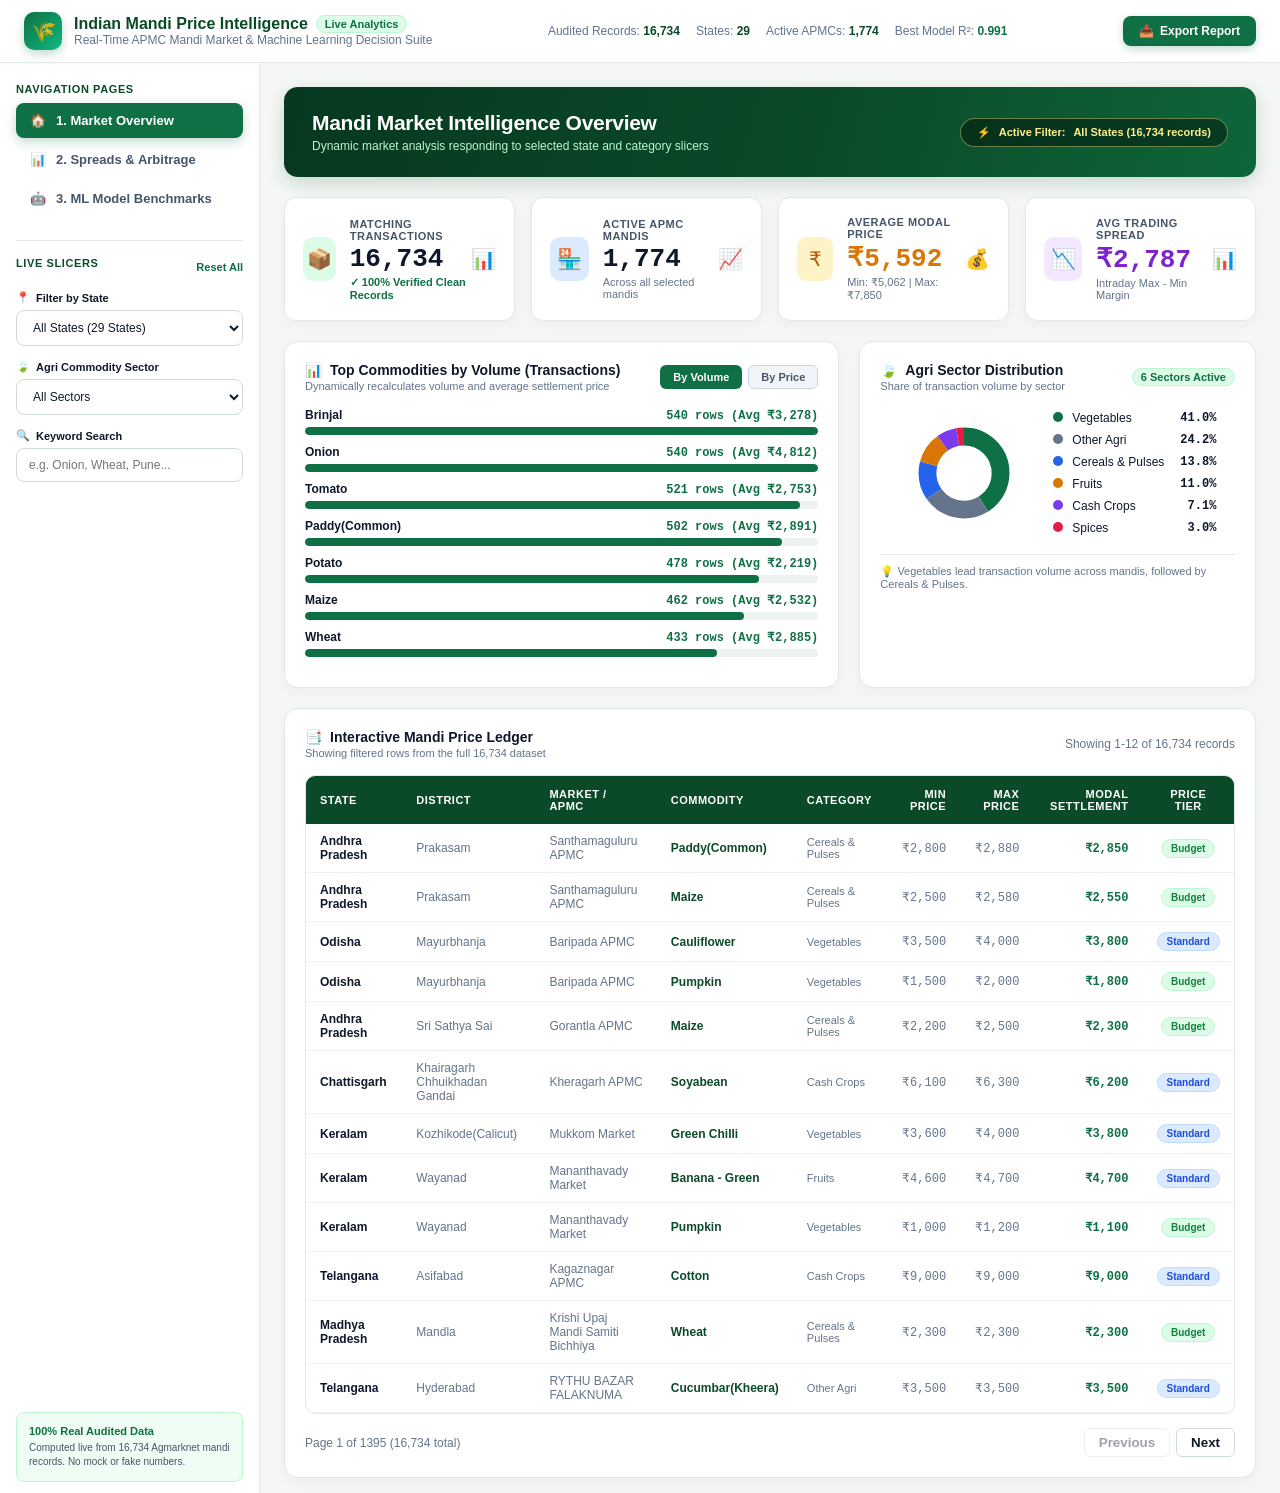
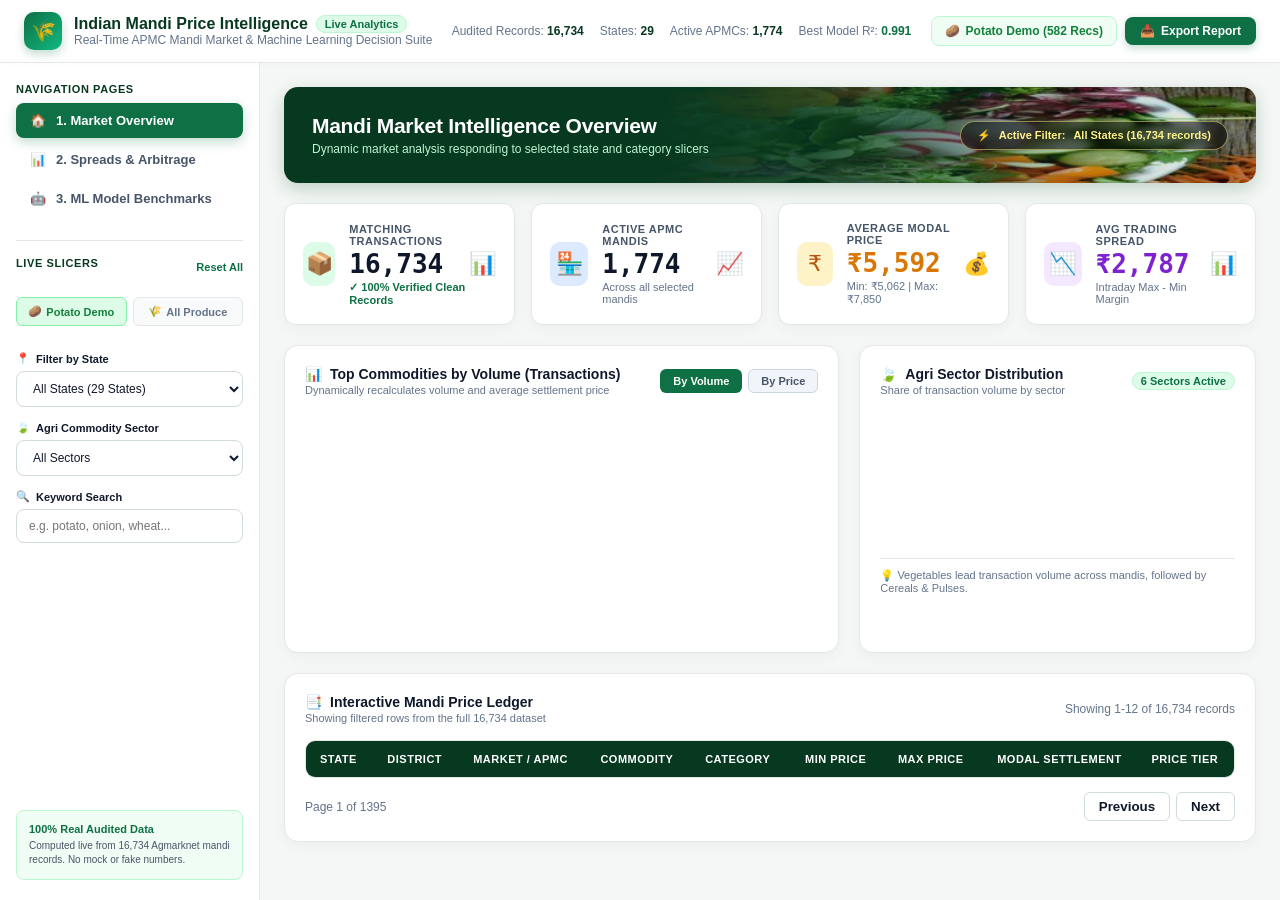
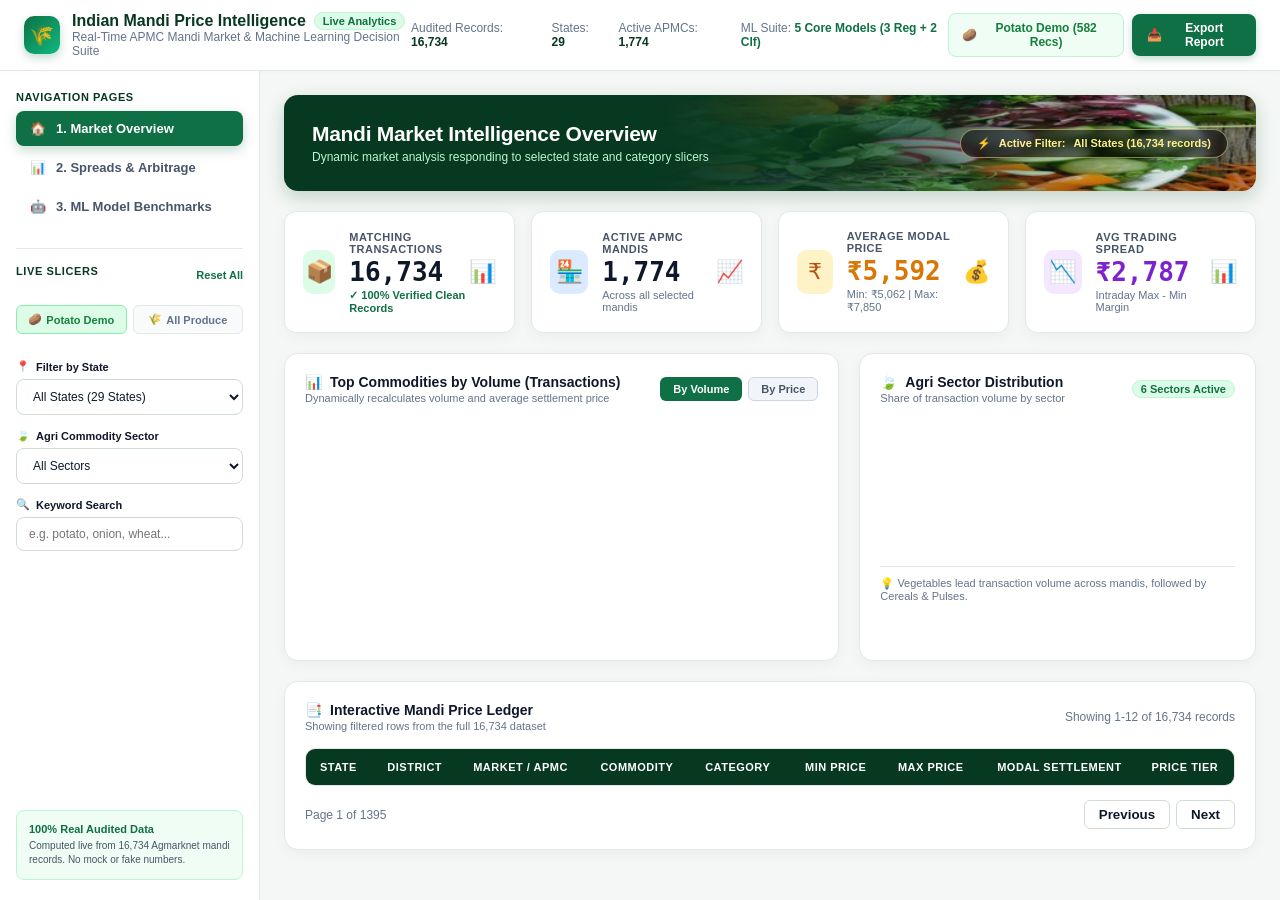
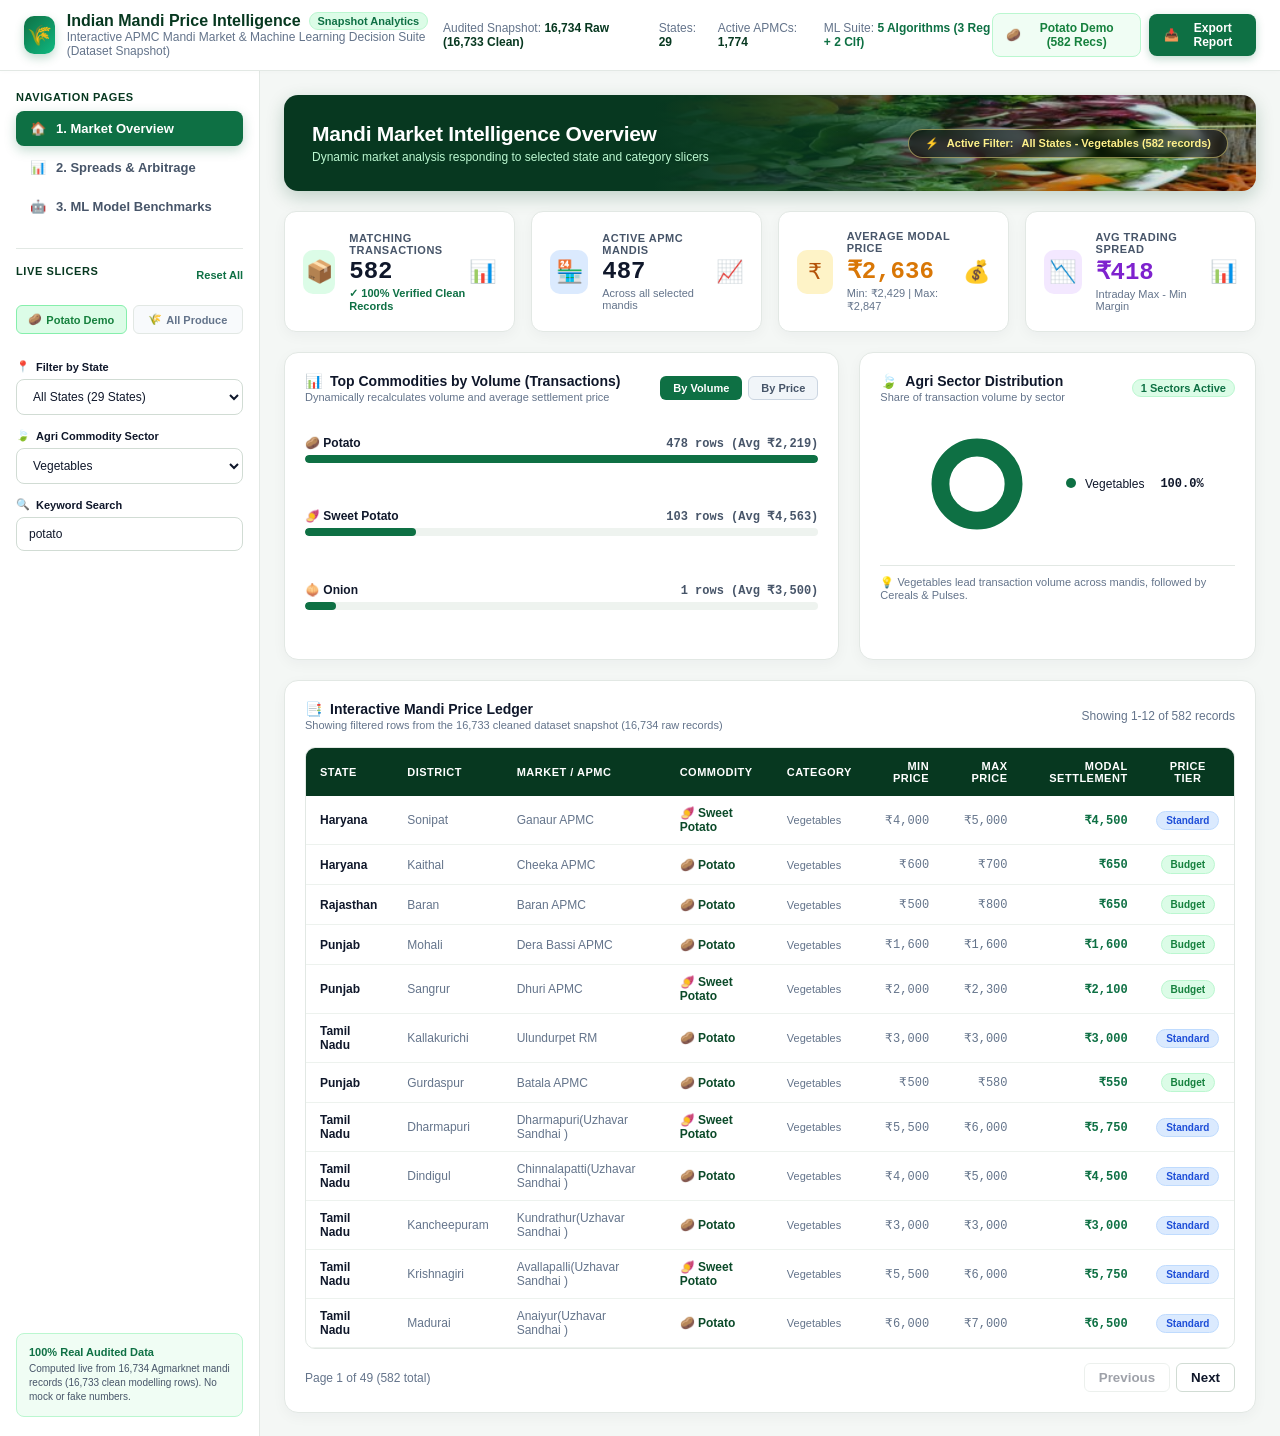
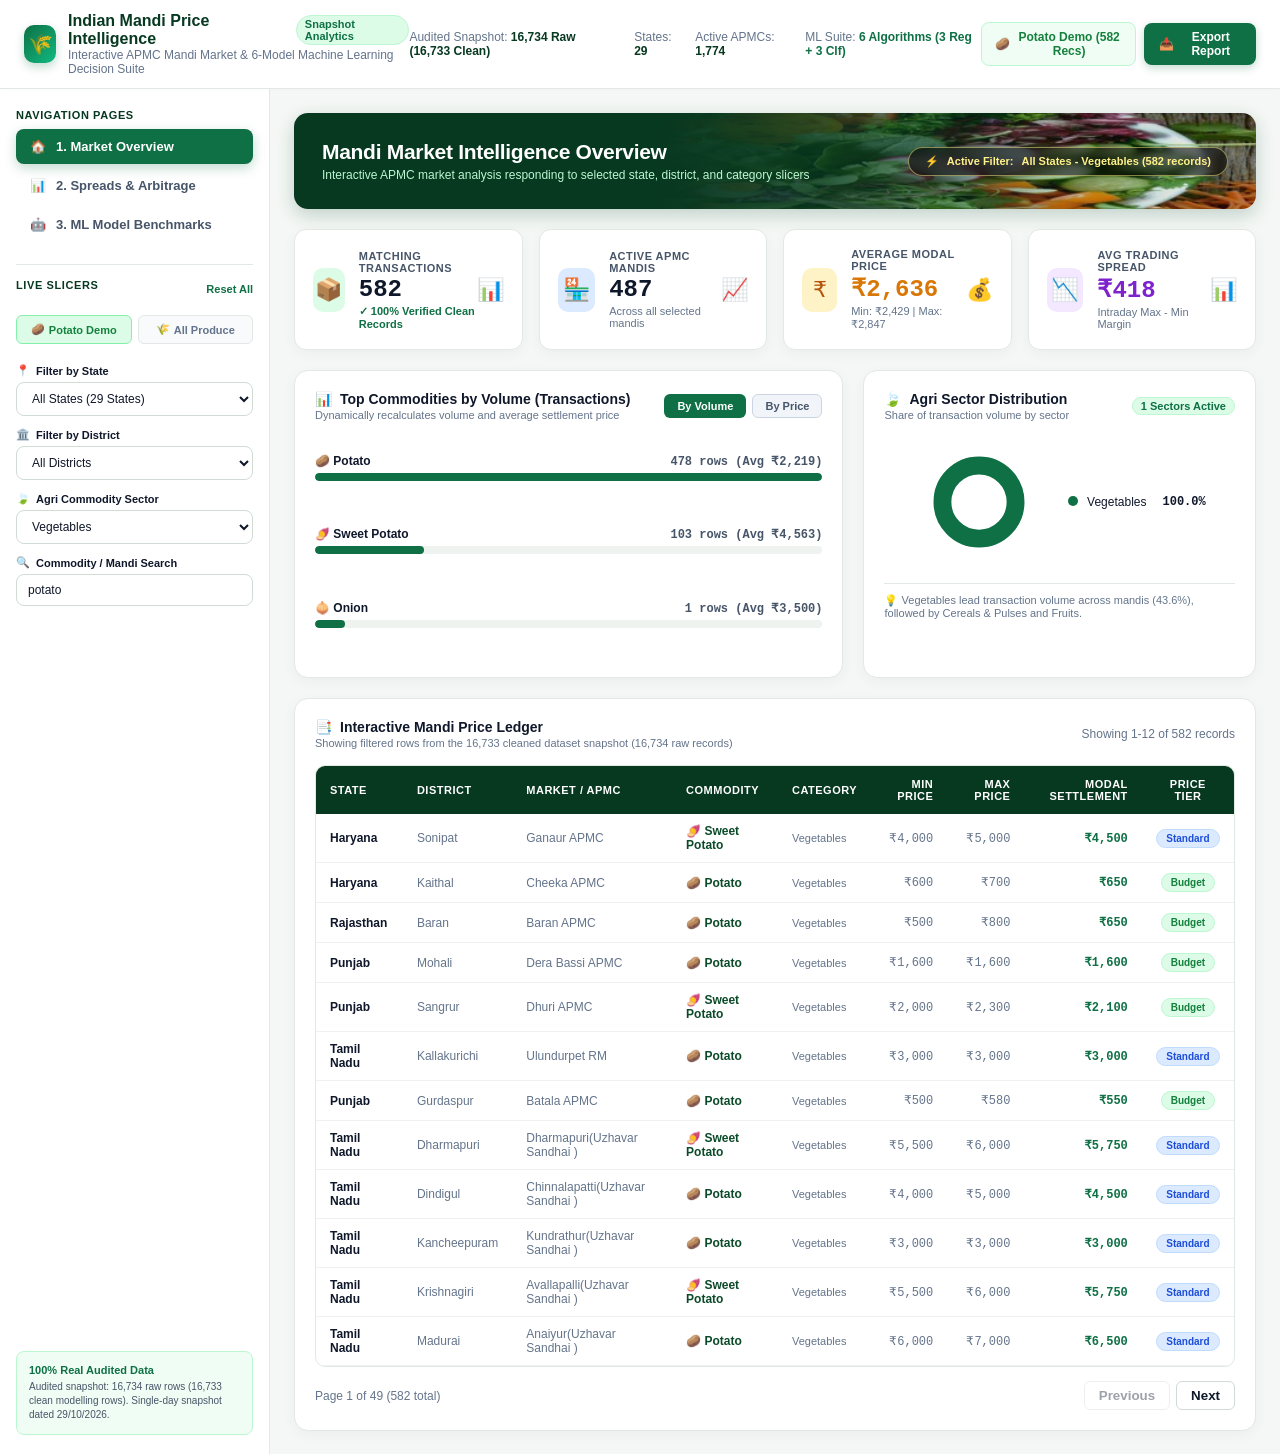
